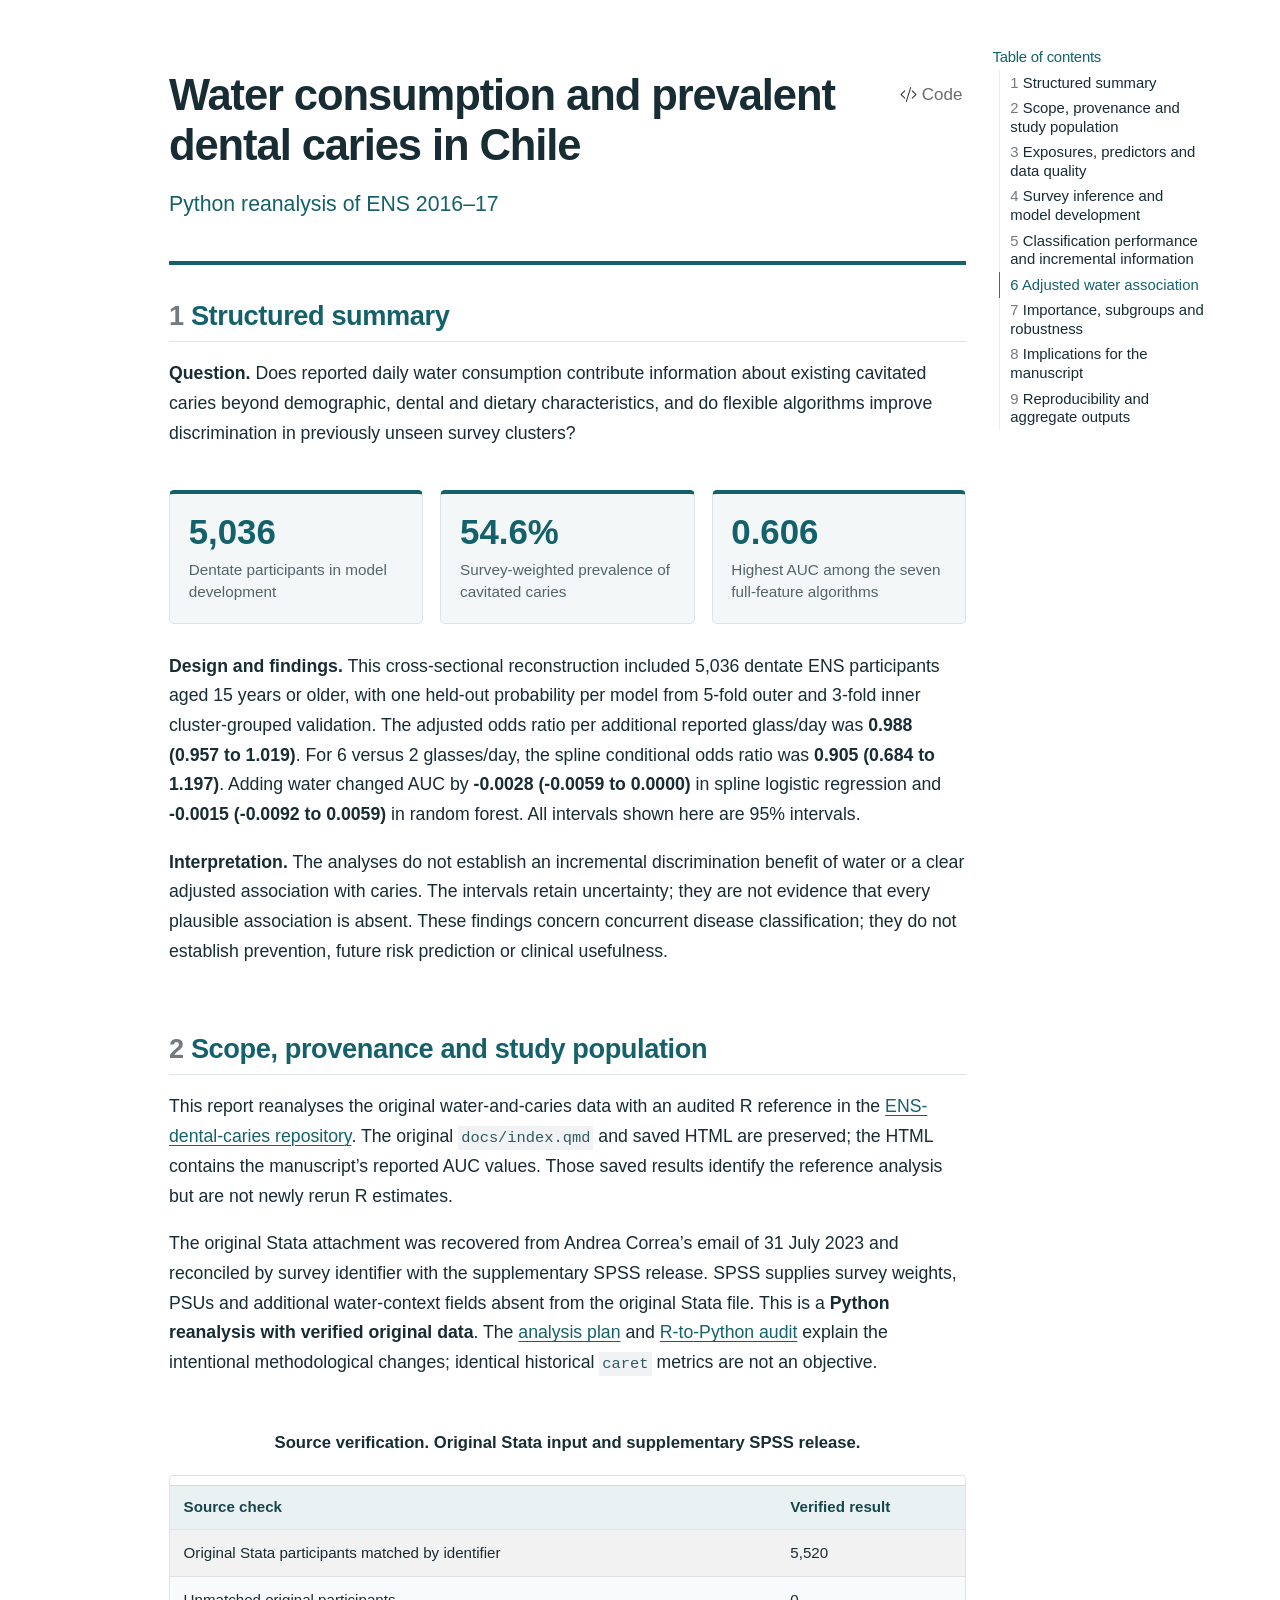
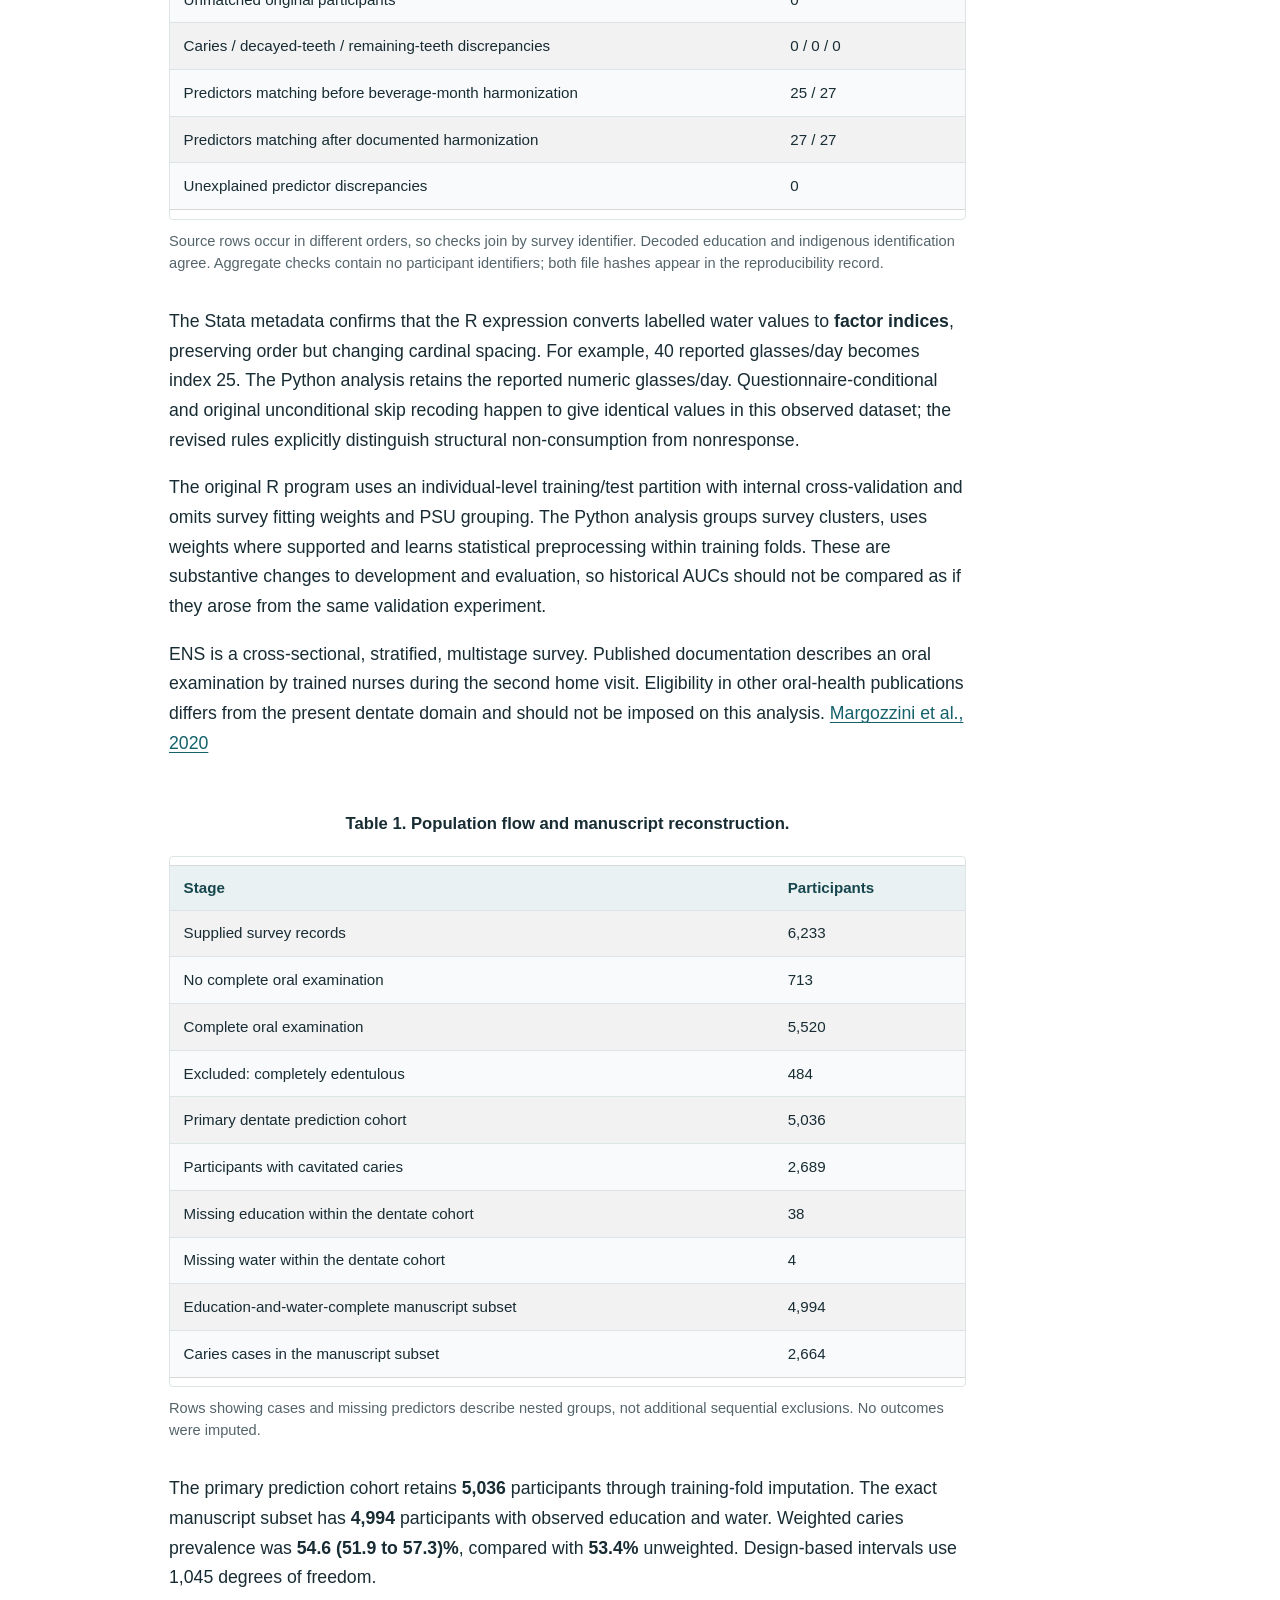
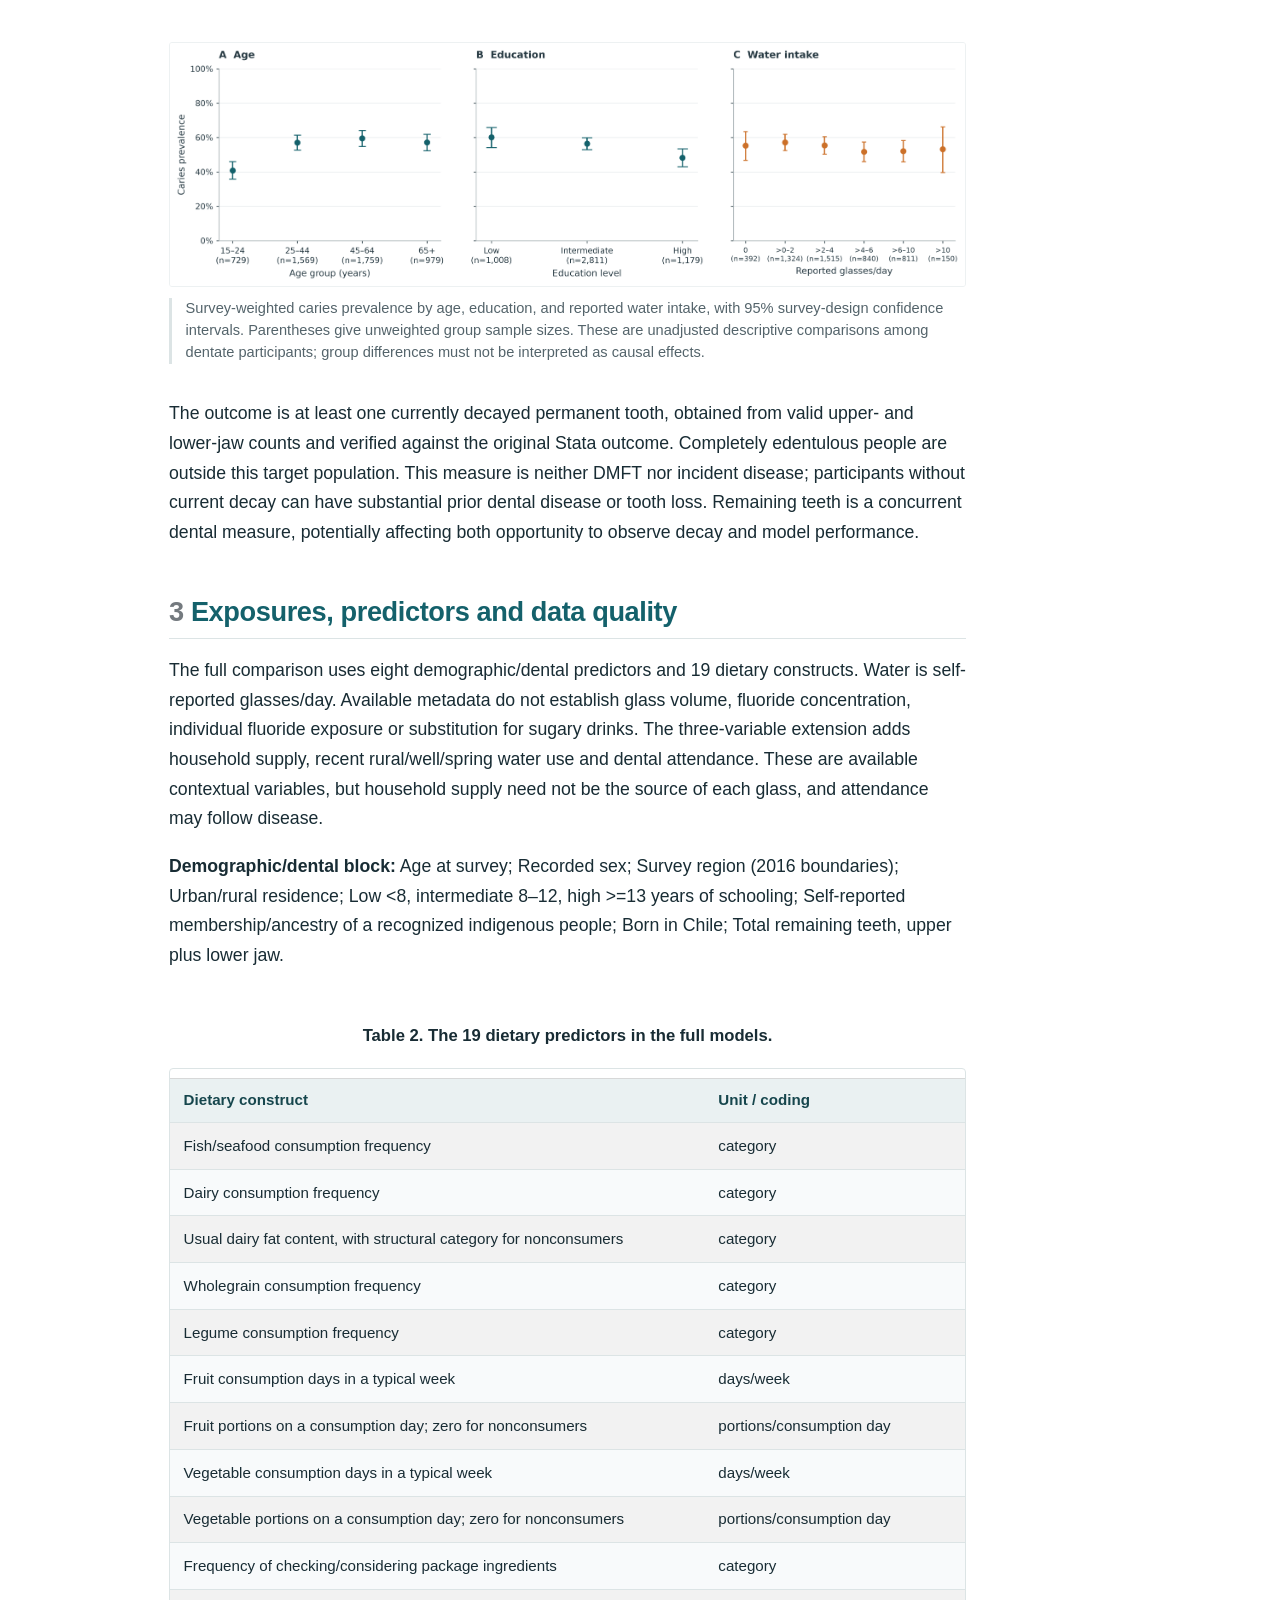
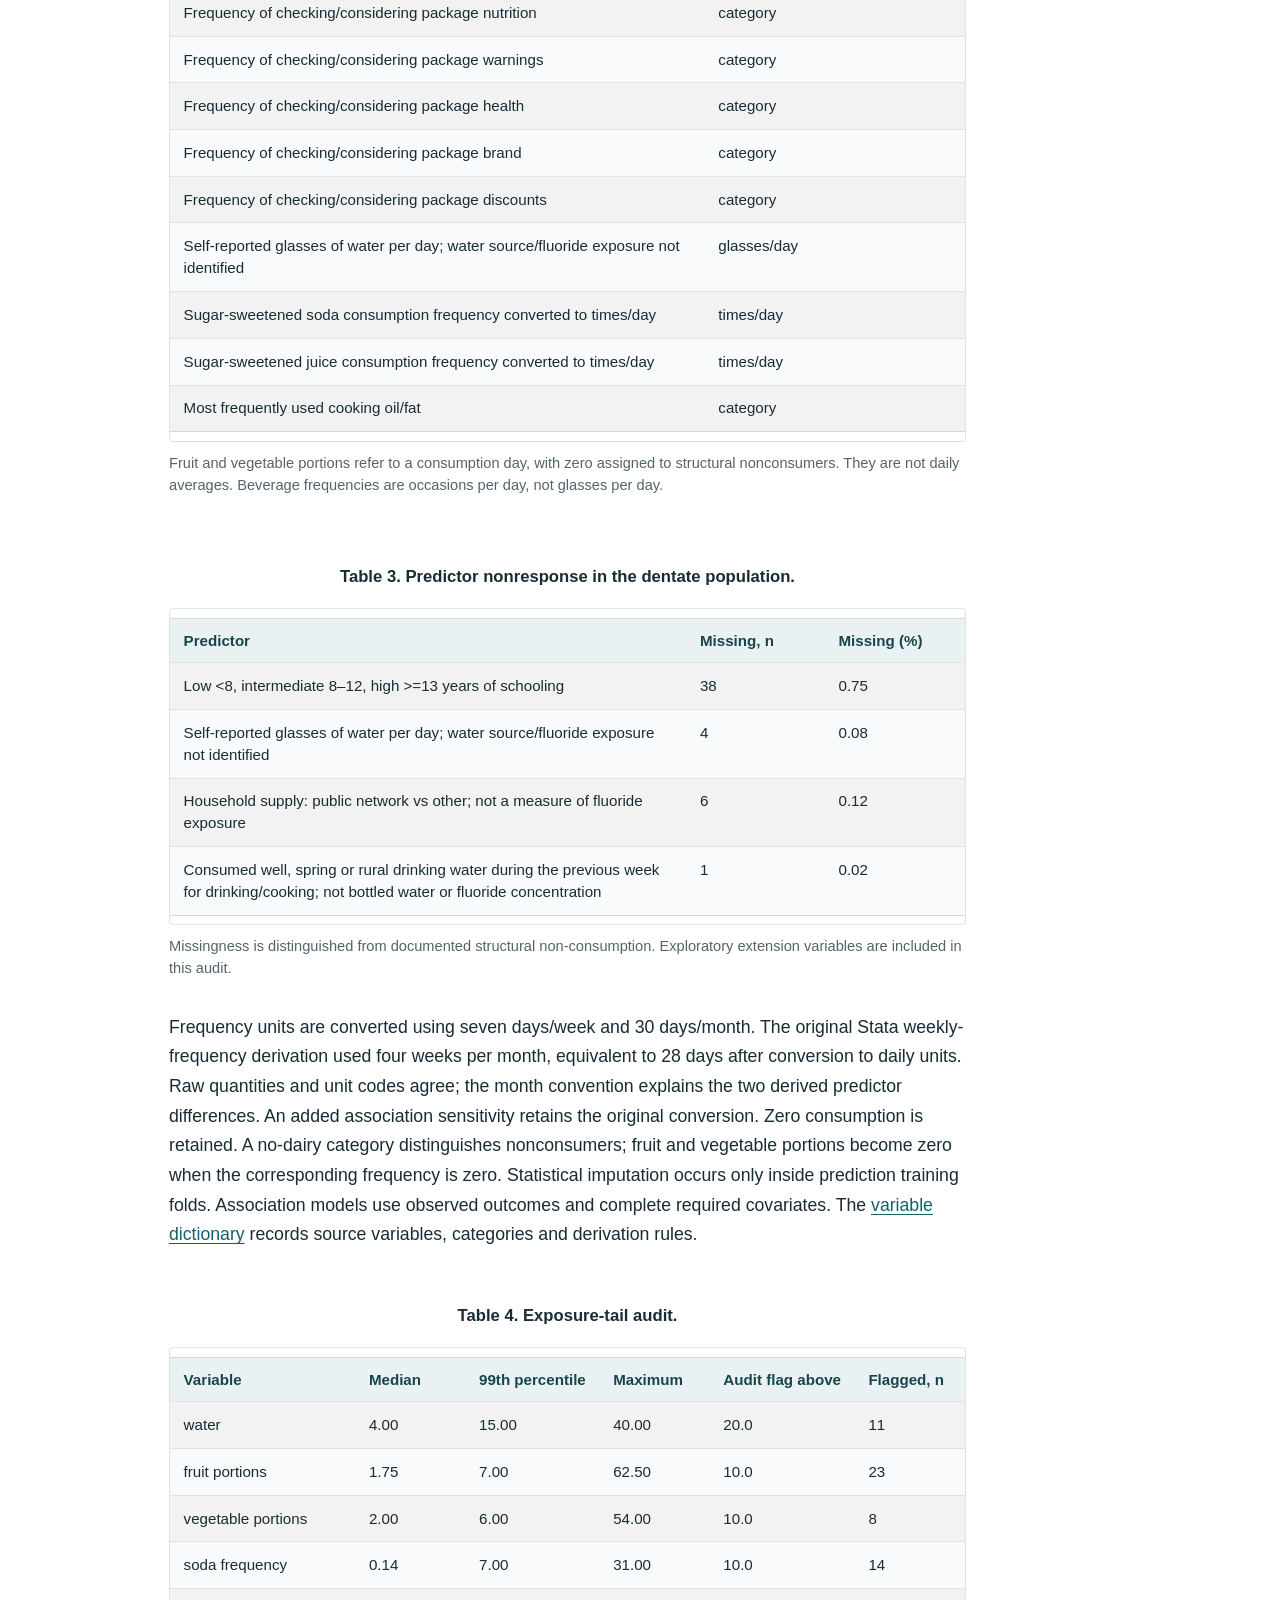
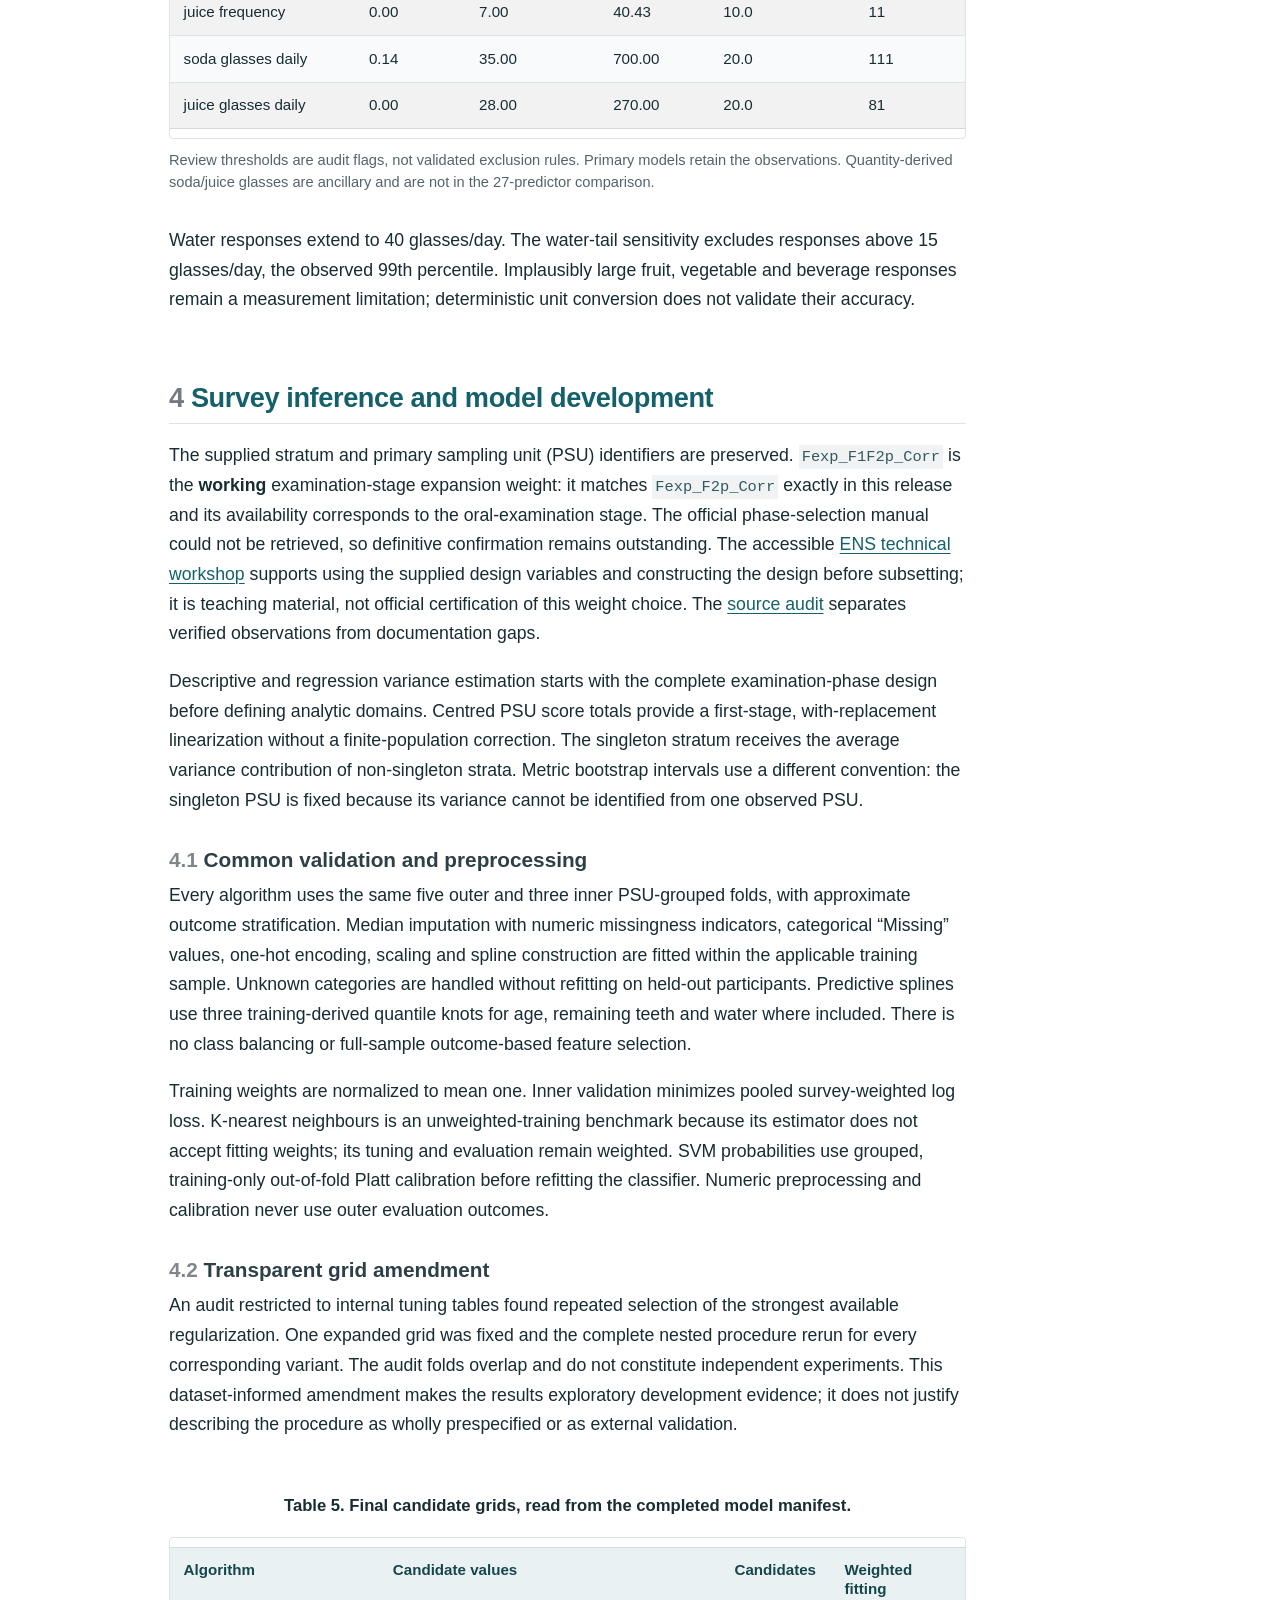
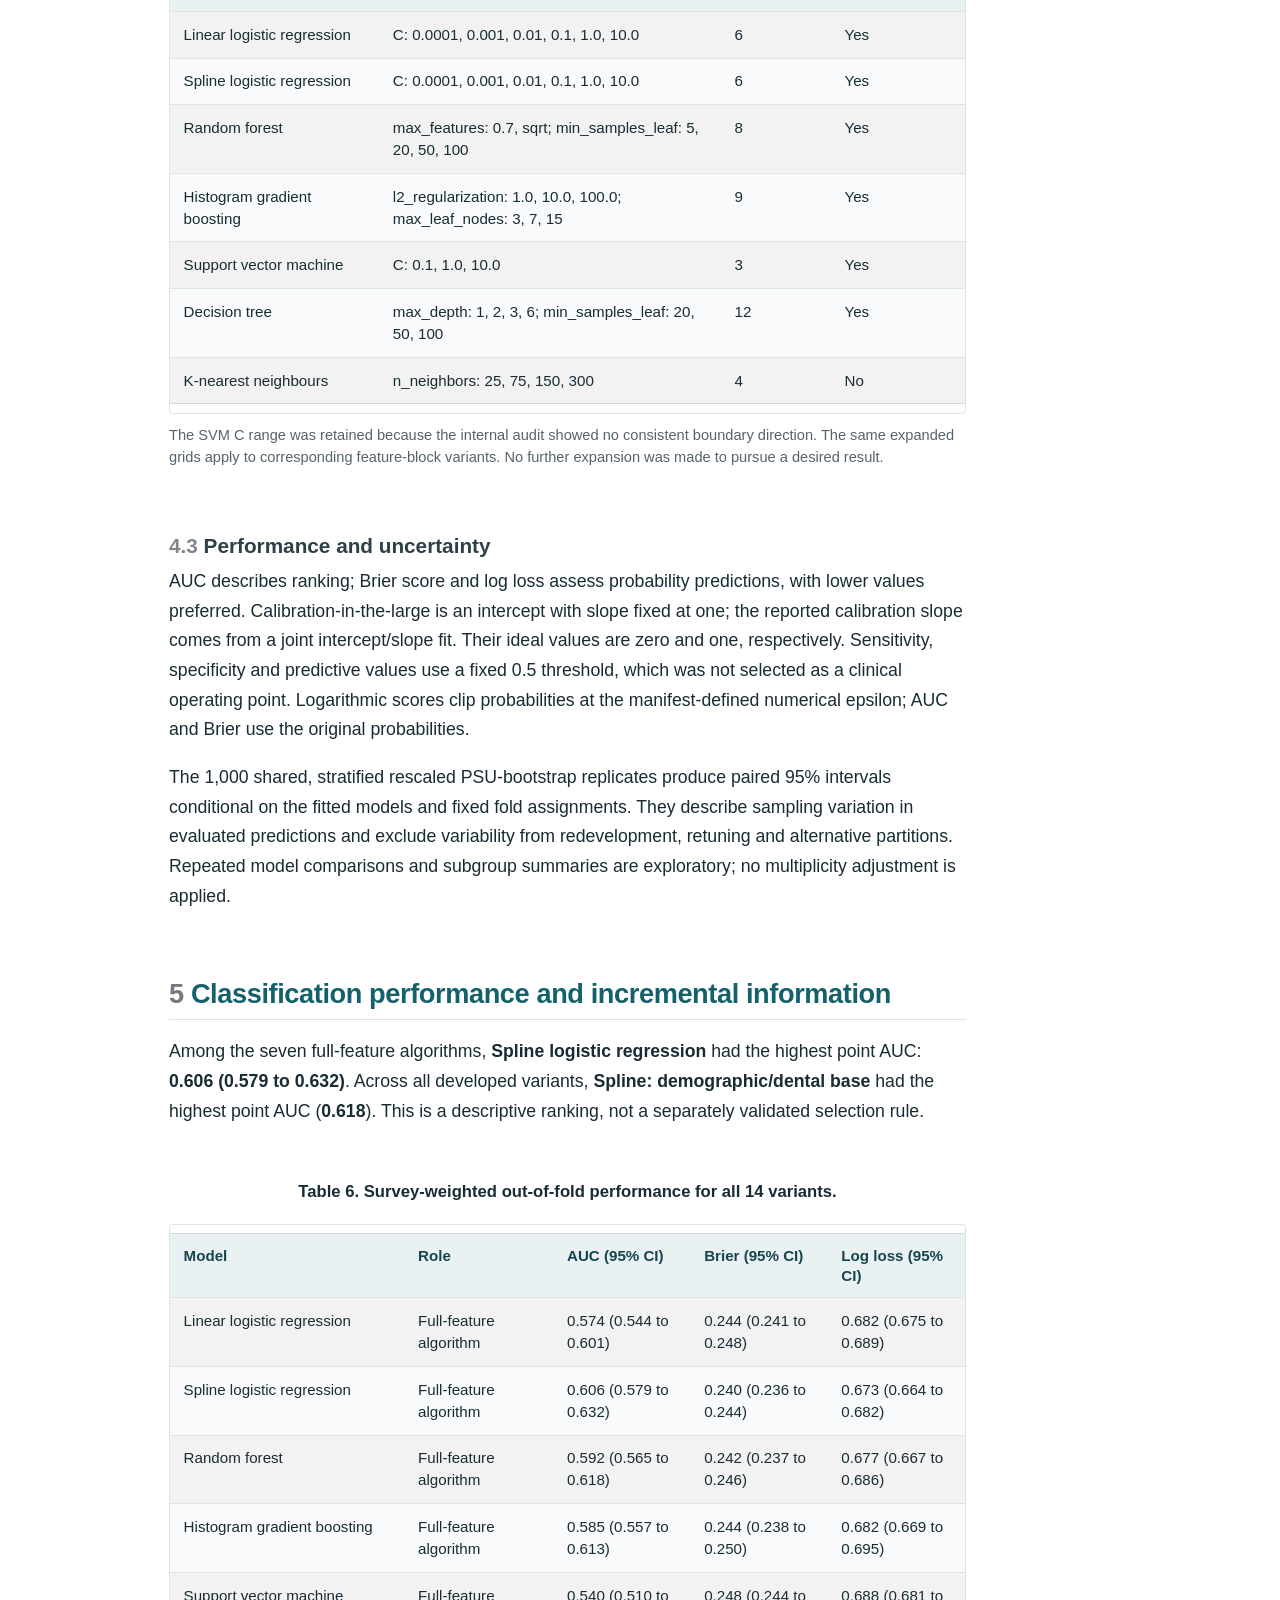
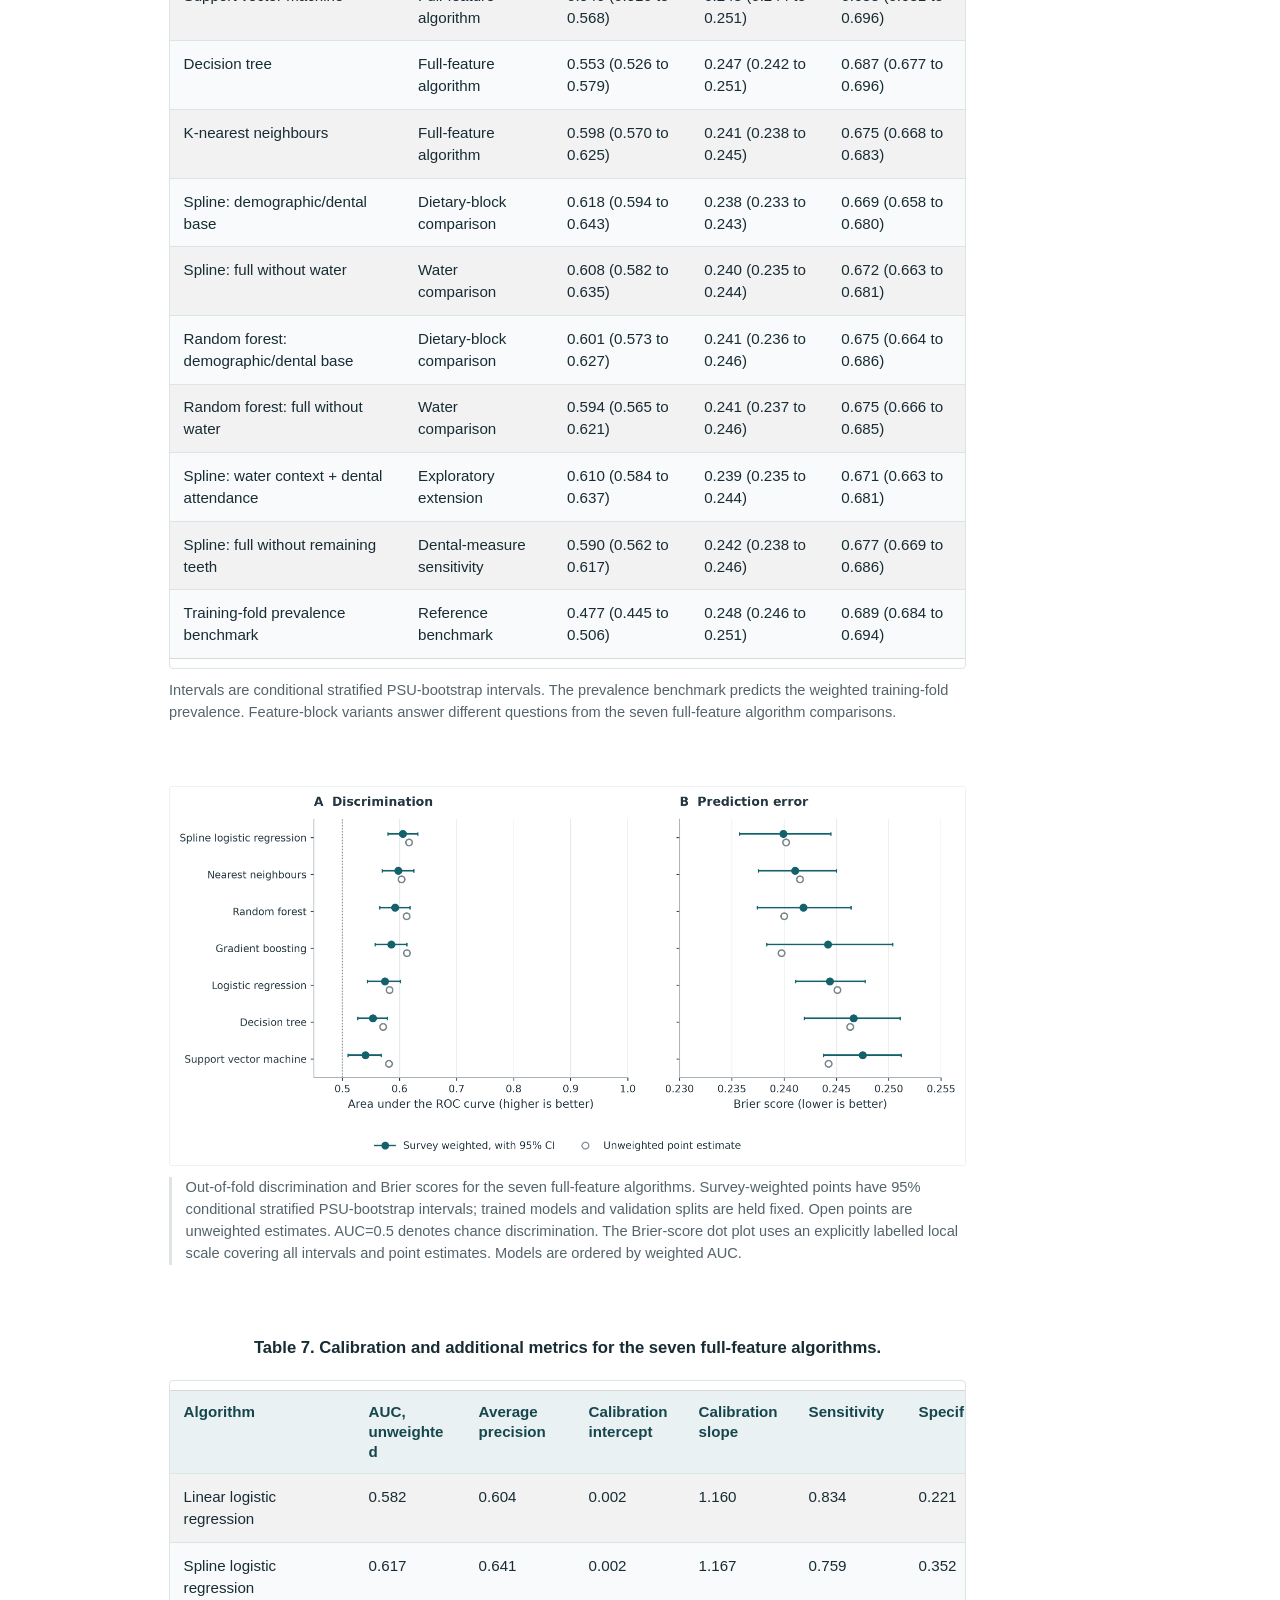
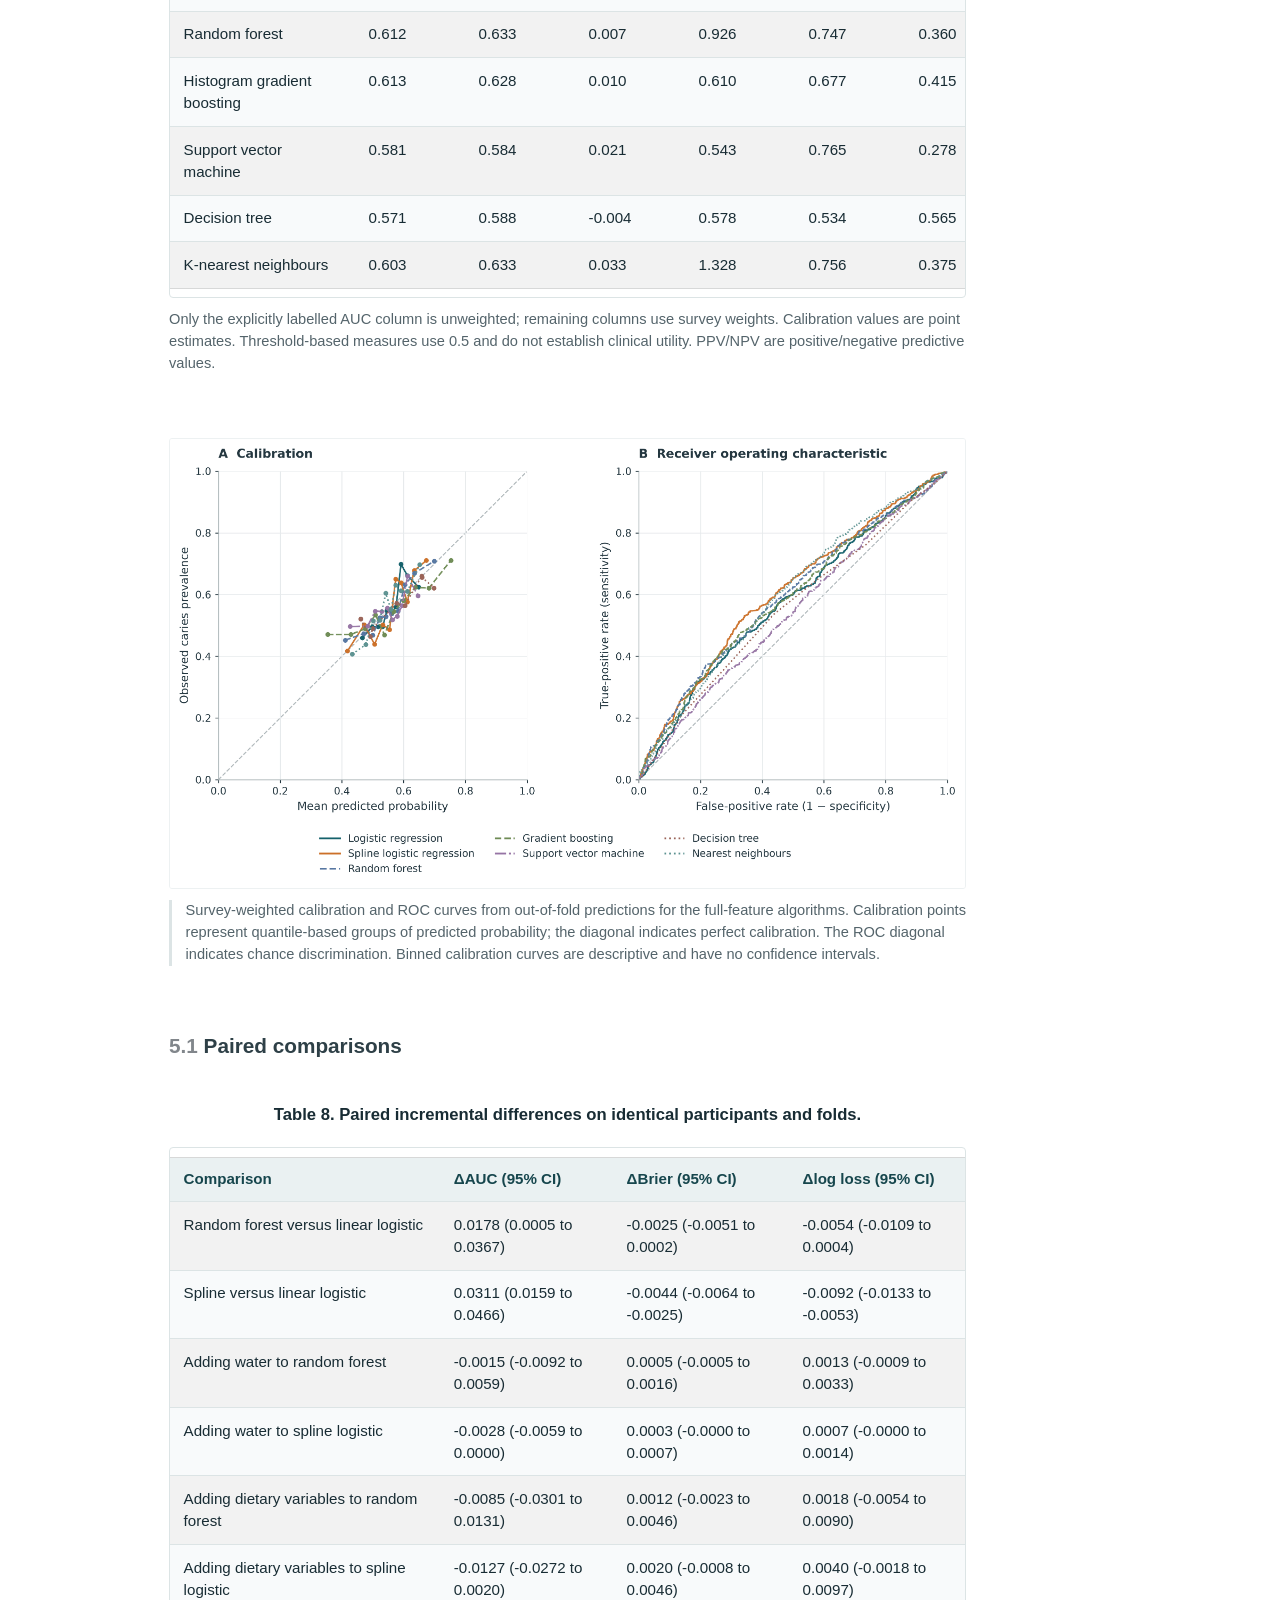
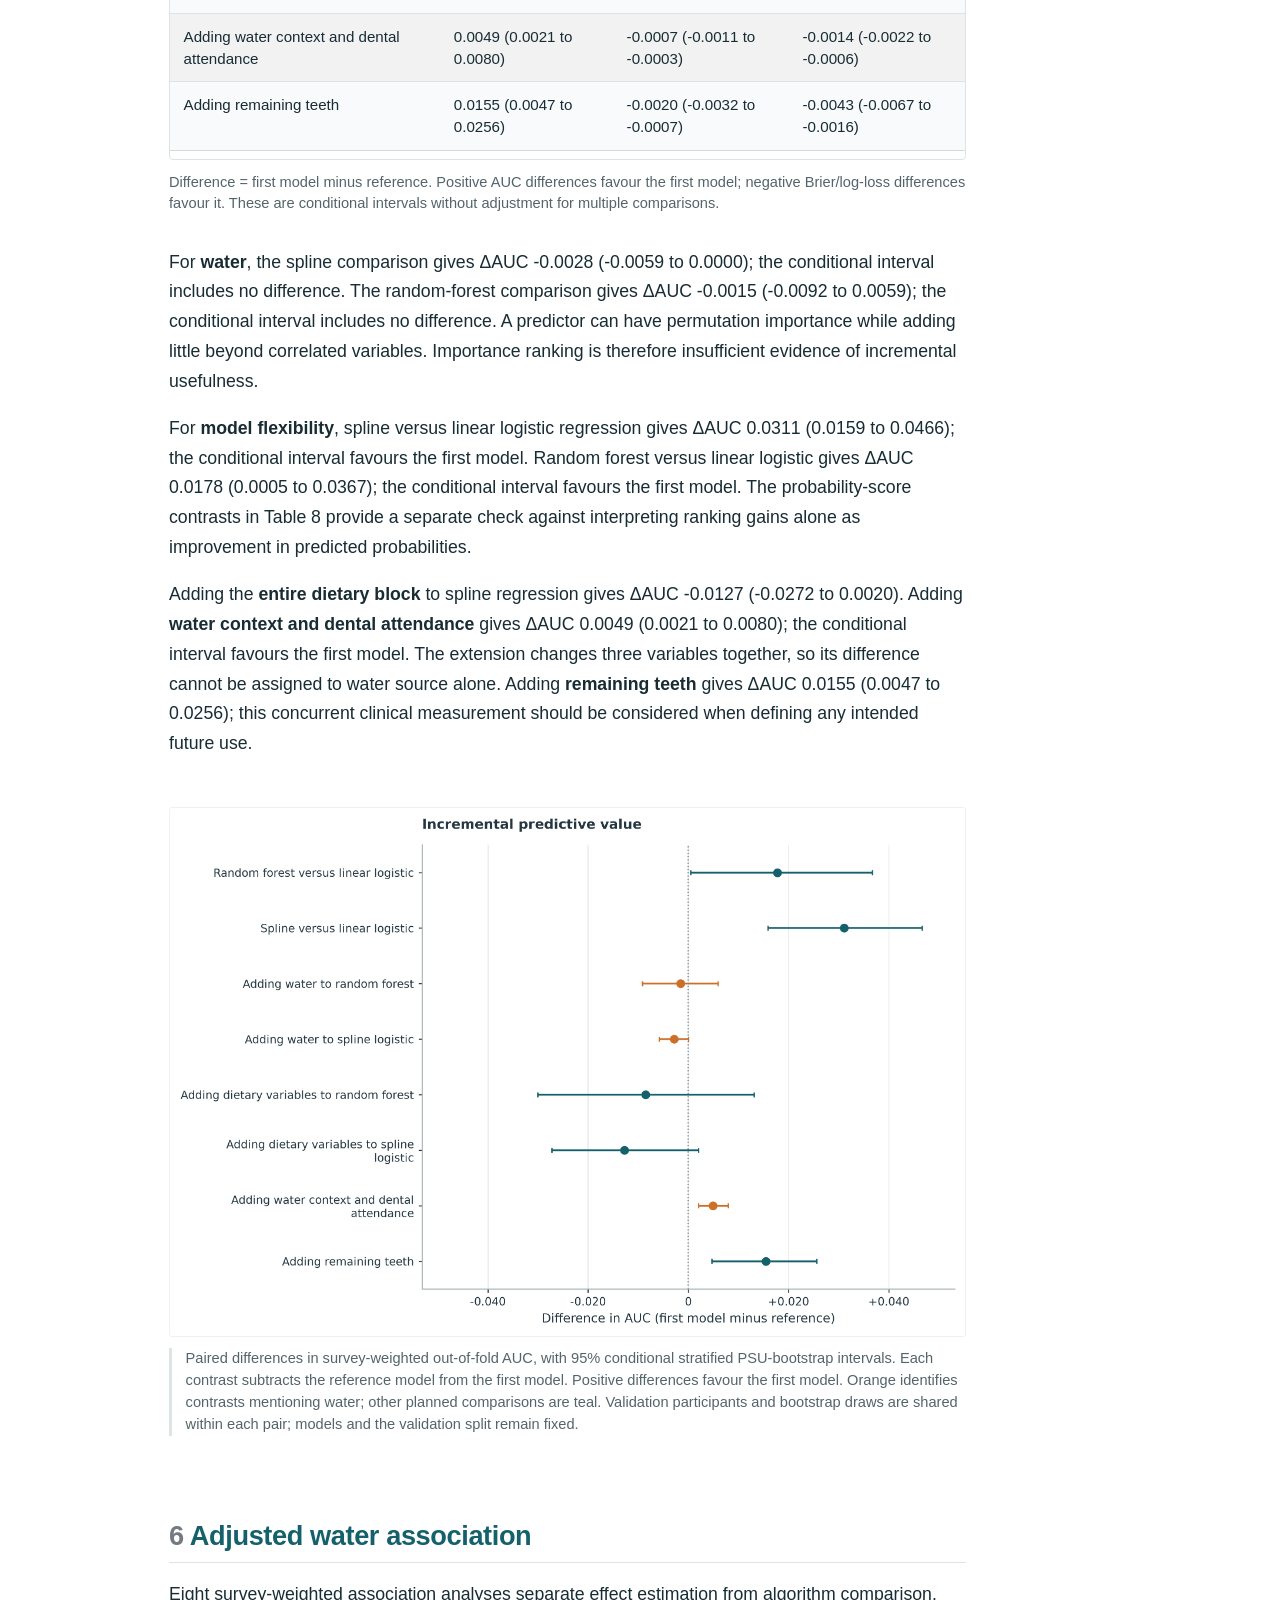
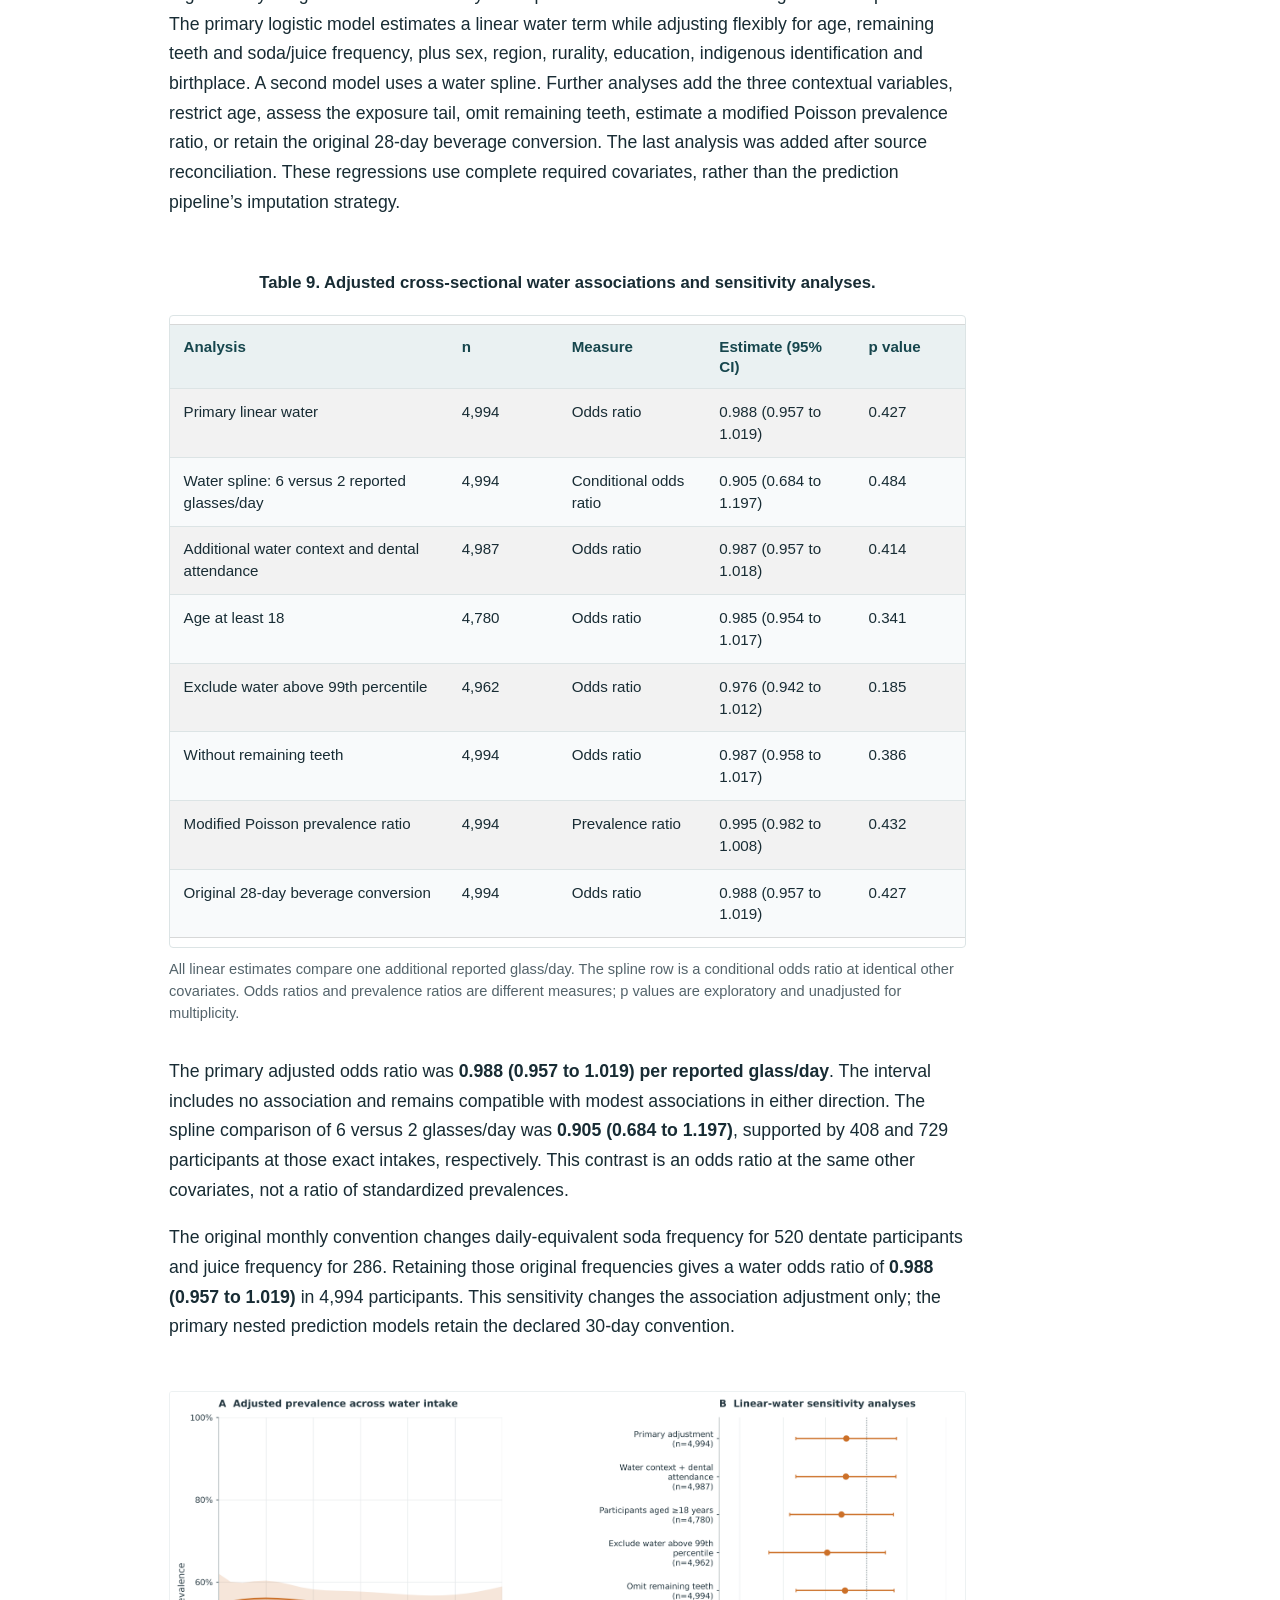
==== docs/caries_python.html @ 6e9bf5cb "Add verified Python caries reanalysis and English Quarto report" ====
<!DOCTYPE html>
<html xmlns="http://www.w3.org/1999/xhtml" lang="en" xml:lang="en"><head>

<meta charset="utf-8">
<meta name="generator" content="quarto-1.9.35">

<meta name="viewport" content="width=device-width, initial-scale=1.0, user-scalable=yes">


<title>Water consumption and prevalent dental caries in Chile</title>
<style>

code{white-space: pre-wrap;}
span.smallcaps{font-variant: small-caps;}
div.columns{display: flex; gap: min(4vw, 1.5em);}
div.column{flex: auto; overflow-x: auto;}
div.hanging-indent{margin-left: 1.5em; text-indent: -1.5em;}
ul.task-list{list-style: none;}
ul.task-list li input[type="checkbox"] {
width: 0.8em;
margin: 0 0.8em 0.2em -1em;  vertical-align: middle;
}

html { -webkit-text-size-adjust: 100%; }
pre > code.sourceCode { white-space: pre; position: relative; }
pre > code.sourceCode > span { display: inline-block; line-height: 1.25; }
pre > code.sourceCode > span:empty { height: 1.2em; }
.sourceCode { overflow: visible; }
code.sourceCode > span { color: inherit; text-decoration: inherit; }
div.sourceCode { margin: 1em 0; }
pre.sourceCode { margin: 0; }
@media screen {
div.sourceCode { overflow: auto; }
}
@media print {
pre > code.sourceCode { white-space: pre-wrap; }
pre > code.sourceCode > span { text-indent: -5em; padding-left: 5em; }
}
pre.numberSource code
{ counter-reset: source-line 0; }
pre.numberSource code > span
{ position: relative; left: -4em; counter-increment: source-line; }
pre.numberSource code > span > a:first-child::before
{ content: counter(source-line);
position: relative; left: -1em; text-align: right; vertical-align: baseline;
border: none; display: inline-block;
-webkit-touch-callout: none; -webkit-user-select: none;
-khtml-user-select: none; -moz-user-select: none;
-ms-user-select: none; user-select: none;
padding: 0 4px; width: 4em;
}
pre.numberSource { margin-left: 3em; padding-left: 4px; }
div.sourceCode
{ }
@media screen {
pre > code.sourceCode > span > a:first-child::before { text-decoration: underline; }
}
</style>


<script>/*! jQuery v3.5.1 | (c) JS Foundation and other contributors | jquery.org/license */
!function(e,t){"use strict";"object"==typeof module&&"object"==typeof module.exports?module.exports=e.document?t(e,!0):function(e){if(!e.document)throw new Error("jQuery requires a window with a document");return t(e)}:t(e)}("undefined"!=typeof window?window:this,function(C,e){"use strict";var t=[],r=Object.getPrototypeOf,s=t.slice,g=t.flat?function(e){return t.flat.call(e)}:function(e){return t.concat.apply([],e)},u=t.push,i=t.indexOf,n={},o=n.toString,v=n.hasOwnProperty,a=v.toString,l=a.call(Object),y={},m=function(e){return"function"==typeof e&&"number"!=typeof e.nodeType},x=function(e){return null!=e&&e===e.window},E=C.document,c={type:!0,src:!0,nonce:!0,noModule:!0};function b(e,t,n){var r,i,o=(n=n||E).createElement("script");if(o.text=e,t)for(r in c)(i=t[r]||t.getAttribute&&t.getAttribute(r))&&o.setAttribute(r,i);n.head.appendChild(o).parentNode.removeChild(o)}function w(e){return null==e?e+"":"object"==typeof e||"function"==typeof e?n[o.call(e)]||"object":typeof e}var f="3.5.1",S=function(e,t){return new S.fn.init(e,t)};function p(e){var t=!!e&&"length"in e&&e.length,n=w(e);return!m(e)&&!x(e)&&("array"===n||0===t||"number"==typeof t&&0<t&&t-1 in e)}S.fn=S.prototype={jquery:f,constructor:S,length:0,toArray:function(){return s.call(this)},get:function(e){return null==e?s.call(this):e<0?this[e+this.length]:this[e]},pushStack:function(e){var t=S.merge(this.constructor(),e);return t.prevObject=this,t},each:function(e){return S.each(this,e)},map:function(n){return this.pushStack(S.map(this,function(e,t){return n.call(e,t,e)}))},slice:function(){return this.pushStack(s.apply(this,arguments))},first:function(){return this.eq(0)},last:function(){return this.eq(-1)},even:function(){return this.pushStack(S.grep(this,function(e,t){return(t+1)%2}))},odd:function(){return this.pushStack(S.grep(this,function(e,t){return t%2}))},eq:function(e){var t=this.length,n=+e+(e<0?t:0);return this.pushStack(0<=n&&n<t?[this[n]]:[])},end:function(){return this.prevObject||this.constructor()},push:u,sort:t.sort,splice:t.splice},S.extend=S.fn.extend=function(){var e,t,n,r,i,o,a=arguments[0]||{},s=1,u=arguments.length,l=!1;for("boolean"==typeof a&&(l=a,a=arguments[s]||{},s++),"object"==typeof a||m(a)||(a={}),s===u&&(a=this,s--);s<u;s++)if(null!=(e=arguments[s]))for(t in e)r=e[t],"__proto__"!==t&&a!==r&&(l&&r&&(S.isPlainObject(r)||(i=Array.isArray(r)))?(n=a[t],o=i&&!Array.isArray(n)?[]:i||S.isPlainObject(n)?n:{},i=!1,a[t]=S.extend(l,o,r)):void 0!==r&&(a[t]=r));return a},S.extend({expando:"jQuery"+(f+Math.random()).replace(/\D/g,""),isReady:!0,error:function(e){throw new Error(e)},noop:function(){},isPlainObject:function(e){var t,n;return!(!e||"[object Object]"!==o.call(e))&&(!(t=r(e))||"function"==typeof(n=v.call(t,"constructor")&&t.constructor)&&a.call(n)===l)},isEmptyObject:function(e){var t;for(t in e)return!1;return!0},globalEval:function(e,t,n){b(e,{nonce:t&&t.nonce},n)},each:function(e,t){var n,r=0;if(p(e)){for(n=e.length;r<n;r++)if(!1===t.call(e[r],r,e[r]))break}else for(r in e)if(!1===t.call(e[r],r,e[r]))break;return e},makeArray:function(e,t){var n=t||[];return null!=e&&(p(Object(e))?S.merge(n,"string"==typeof e?[e]:e):u.call(n,e)),n},inArray:function(e,t,n){return null==t?-1:i.call(t,e,n)},merge:function(e,t){for(var n=+t.length,r=0,i=e.length;r<n;r++)e[i++]=t[r];return e.length=i,e},grep:function(e,t,n){for(var r=[],i=0,o=e.length,a=!n;i<o;i++)!t(e[i],i)!==a&&r.push(e[i]);return r},map:function(e,t,n){var r,i,o=0,a=[];if(p(e))for(r=e.length;o<r;o++)null!=(i=t(e[o],o,n))&&a.push(i);else for(o in e)null!=(i=t(e[o],o,n))&&a.push(i);return g(a)},guid:1,support:y}),"function"==typeof Symbol&&(S.fn[Symbol.iterator]=t[Symbol.iterator]),S.each("Boolean Number String Function Array Date RegExp Object Error Symbol".split(" "),function(e,t){n["[object "+t+"]"]=t.toLowerCase()});var d=function(n){var e,d,b,o,i,h,f,g,w,u,l,T,C,a,E,v,s,c,y,S="sizzle"+1*new Date,p=n.document,k=0,r=0,m=ue(),x=ue(),A=ue(),N=ue(),D=function(e,t){return e===t&&(l=!0),0},j={}.hasOwnProperty,t=[],q=t.pop,L=t.push,H=t.push,O=t.slice,P=function(e,t){for(var n=0,r=e.length;n<r;n++)if(e[n]===t)return n;return-1},R="checked|selected|async|autofocus|autoplay|controls|defer|disabled|hidden|ismap|loop|multiple|open|readonly|required|scoped",M="[\\x20\\t\\r\\n\\f]",I="(?:\\\\[\\da-fA-F]{1,6}"+M+"?|\\\\[^\\r\\n\\f]|[\\w-]|[^\0-\\x7f])+",W="\\["+M+"*("+I+")(?:"+M+"*([*^$|!~]?=)"+M+"*(?:'((?:\\\\.|[^\\\\'])*)'|\"((?:\\\\.|[^\\\\\"])*)\"|("+I+"))|)"+M+"*\\]",F=":("+I+")(?:\\((('((?:\\\\.|[^\\\\'])*)'|\"((?:\\\\.|[^\\\\\"])*)\")|((?:\\\\.|[^\\\\()[\\]]|"+W+")*)|.*)\\)|)",B=new RegExp(M+"+","g"),$=new RegExp("^"+M+"+|((?:^|[^\\\\])(?:\\\\.)*)"+M+"+$","g"),_=new RegExp("^"+M+"*,"+M+"*"),z=new RegExp("^"+M+"*([>+~]|"+M+")"+M+"*"),U=new RegExp(M+"|>"),X=new RegExp(F),V=new RegExp("^"+I+"$"),G={ID:new RegExp("^#("+I+")"),CLASS:new RegExp("^\\.("+I+")"),TAG:new RegExp("^("+I+"|[*])"),ATTR:new RegExp("^"+W),PSEUDO:new RegExp("^"+F),CHILD:new RegExp("^:(only|first|last|nth|nth-last)-(child|of-type)(?:\\("+M+"*(even|odd|(([+-]|)(\\d*)n|)"+M+"*(?:([+-]|)"+M+"*(\\d+)|))"+M+"*\\)|)","i"),bool:new RegExp("^(?:"+R+")$","i"),needsContext:new RegExp("^"+M+"*[>+~]|:(even|odd|eq|gt|lt|nth|first|last)(?:\\("+M+"*((?:-\\d)?\\d*)"+M+"*\\)|)(?=[^-]|$)","i")},Y=/HTML$/i,Q=/^(?:input|select|textarea|button)$/i,J=/^h\d$/i,K=/^[^{]+\{\s*\[native \w/,Z=/^(?:#([\w-]+)|(\w+)|\.([\w-]+))$/,ee=/[+~]/,te=new RegExp("\\\\[\\da-fA-F]{1,6}"+M+"?|\\\\([^\\r\\n\\f])","g"),ne=function(e,t){var n="0x"+e.slice(1)-65536;return t||(n<0?String.fromCharCode(n+65536):String.fromCharCode(n>>10|55296,1023&n|56320))},re=/([\0-\x1f\x7f]|^-?\d)|^-$|[^\0-\x1f\x7f-\uFFFF\w-]/g,ie=function(e,t){return t?"\0"===e?"\ufffd":e.slice(0,-1)+"\\"+e.charCodeAt(e.length-1).toString(16)+" ":"\\"+e},oe=function(){T()},ae=be(function(e){return!0===e.disabled&&"fieldset"===e.nodeName.toLowerCase()},{dir:"parentNode",next:"legend"});try{H.apply(t=O.call(p.childNodes),p.childNodes),t[p.childNodes.length].nodeType}catch(e){H={apply:t.length?function(e,t){L.apply(e,O.call(t))}:function(e,t){var n=e.length,r=0;while(e[n++]=t[r++]);e.length=n-1}}}function se(t,e,n,r){var i,o,a,s,u,l,c,f=e&&e.ownerDocument,p=e?e.nodeType:9;if(n=n||[],"string"!=typeof t||!t||1!==p&&9!==p&&11!==p)return n;if(!r&&(T(e),e=e||C,E)){if(11!==p&&(u=Z.exec(t)))if(i=u[1]){if(9===p){if(!(a=e.getElementById(i)))return n;if(a.id===i)return n.push(a),n}else if(f&&(a=f.getElementById(i))&&y(e,a)&&a.id===i)return n.push(a),n}else{if(u[2])return H.apply(n,e.getElementsByTagName(t)),n;if((i=u[3])&&d.getElementsByClassName&&e.getElementsByClassName)return H.apply(n,e.getElementsByClassName(i)),n}if(d.qsa&&!N[t+" "]&&(!v||!v.test(t))&&(1!==p||"object"!==e.nodeName.toLowerCase())){if(c=t,f=e,1===p&&(U.test(t)||z.test(t))){(f=ee.test(t)&&ye(e.parentNode)||e)===e&&d.scope||((s=e.getAttribute("id"))?s=s.replace(re,ie):e.setAttribute("id",s=S)),o=(l=h(t)).length;while(o--)l[o]=(s?"#"+s:":scope")+" "+xe(l[o]);c=l.join(",")}try{return H.apply(n,f.querySelectorAll(c)),n}catch(e){N(t,!0)}finally{s===S&&e.removeAttribute("id")}}}return g(t.replace($,"$1"),e,n,r)}function ue(){var r=[];return function e(t,n){return r.push(t+" ")>b.cacheLength&&delete e[r.shift()],e[t+" "]=n}}function le(e){return e[S]=!0,e}function ce(e){var t=C.createElement("fieldset");try{return!!e(t)}catch(e){return!1}finally{t.parentNode&&t.parentNode.removeChild(t),t=null}}function fe(e,t){var n=e.split("|"),r=n.length;while(r--)b.attrHandle[n[r]]=t}function pe(e,t){var n=t&&e,r=n&&1===e.nodeType&&1===t.nodeType&&e.sourceIndex-t.sourceIndex;if(r)return r;if(n)while(n=n.nextSibling)if(n===t)return-1;return e?1:-1}function de(t){return function(e){return"input"===e.nodeName.toLowerCase()&&e.type===t}}function he(n){return function(e){var t=e.nodeName.toLowerCase();return("input"===t||"button"===t)&&e.type===n}}function ge(t){return function(e){return"form"in e?e.parentNode&&!1===e.disabled?"label"in e?"label"in e.parentNode?e.parentNode.disabled===t:e.disabled===t:e.isDisabled===t||e.isDisabled!==!t&&ae(e)===t:e.disabled===t:"label"in e&&e.disabled===t}}function ve(a){return le(function(o){return o=+o,le(function(e,t){var n,r=a([],e.length,o),i=r.length;while(i--)e[n=r[i]]&&(e[n]=!(t[n]=e[n]))})})}function ye(e){return e&&"undefined"!=typeof e.getElementsByTagName&&e}for(e in d=se.support={},i=se.isXML=function(e){var t=e.namespaceURI,n=(e.ownerDocument||e).documentElement;return!Y.test(t||n&&n.nodeName||"HTML")},T=se.setDocument=function(e){var t,n,r=e?e.ownerDocument||e:p;return r!=C&&9===r.nodeType&&r.documentElement&&(a=(C=r).documentElement,E=!i(C),p!=C&&(n=C.defaultView)&&n.top!==n&&(n.addEventListener?n.addEventListener("unload",oe,!1):n.attachEvent&&n.attachEvent("onunload",oe)),d.scope=ce(function(e){return a.appendChild(e).appendChild(C.createElement("div")),"undefined"!=typeof e.querySelectorAll&&!e.querySelectorAll(":scope fieldset div").length}),d.attributes=ce(function(e){return e.className="i",!e.getAttribute("className")}),d.getElementsByTagName=ce(function(e){return e.appendChild(C.createComment("")),!e.getElementsByTagName("*").length}),d.getElementsByClassName=K.test(C.getElementsByClassName),d.getById=ce(function(e){return a.appendChild(e).id=S,!C.getElementsByName||!C.getElementsByName(S).length}),d.getById?(b.filter.ID=function(e){var t=e.replace(te,ne);return function(e){return e.getAttribute("id")===t}},b.find.ID=function(e,t){if("undefined"!=typeof t.getElementById&&E){var n=t.getElementById(e);return n?[n]:[]}}):(b.filter.ID=function(e){var n=e.replace(te,ne);return function(e){var t="undefined"!=typeof e.getAttributeNode&&e.getAttributeNode("id");return t&&t.value===n}},b.find.ID=function(e,t){if("undefined"!=typeof t.getElementById&&E){var n,r,i,o=t.getElementById(e);if(o){if((n=o.getAttributeNode("id"))&&n.value===e)return[o];i=t.getElementsByName(e),r=0;while(o=i[r++])if((n=o.getAttributeNode("id"))&&n.value===e)return[o]}return[]}}),b.find.TAG=d.getElementsByTagName?function(e,t){return"undefined"!=typeof t.getElementsByTagName?t.getElementsByTagName(e):d.qsa?t.querySelectorAll(e):void 0}:function(e,t){var n,r=[],i=0,o=t.getElementsByTagName(e);if("*"===e){while(n=o[i++])1===n.nodeType&&r.push(n);return r}return o},b.find.CLASS=d.getElementsByClassName&&function(e,t){if("undefined"!=typeof t.getElementsByClassName&&E)return t.getElementsByClassName(e)},s=[],v=[],(d.qsa=K.test(C.querySelectorAll))&&(ce(function(e){var t;a.appendChild(e).innerHTML="<a id='"+S+"'></a><select id='"+S+"-\r\\' msallowcapture=''><option selected=''></option></select>",e.querySelectorAll("[msallowcapture^='']").length&&v.push("[*^$]="+M+"*(?:''|\"\")"),e.querySelectorAll("[selected]").length||v.push("\\["+M+"*(?:value|"+R+")"),e.querySelectorAll("[id~="+S+"-]").length||v.push("~="),(t=C.createElement("input")).setAttribute("name",""),e.appendChild(t),e.querySelectorAll("[name='']").length||v.push("\\["+M+"*name"+M+"*="+M+"*(?:''|\"\")"),e.querySelectorAll(":checked").length||v.push(":checked"),e.querySelectorAll("a#"+S+"+*").length||v.push(".#.+[+~]"),e.querySelectorAll("\\\f"),v.push("[\\r\\n\\f]")}),ce(function(e){e.innerHTML="<a href='' disabled='disabled'></a><select disabled='disabled'><option/></select>";var t=C.createElement("input");t.setAttribute("type","hidden"),e.appendChild(t).setAttribute("name","D"),e.querySelectorAll("[name=d]").length&&v.push("name"+M+"*[*^$|!~]?="),2!==e.querySelectorAll(":enabled").length&&v.push(":enabled",":disabled"),a.appendChild(e).disabled=!0,2!==e.querySelectorAll(":disabled").length&&v.push(":enabled",":disabled"),e.querySelectorAll("*,:x"),v.push(",.*:")})),(d.matchesSelector=K.test(c=a.matches||a.webkitMatchesSelector||a.mozMatchesSelector||a.oMatchesSelector||a.msMatchesSelector))&&ce(function(e){d.disconnectedMatch=c.call(e,"*"),c.call(e,"[s!='']:x"),s.push("!=",F)}),v=v.length&&new RegExp(v.join("|")),s=s.length&&new RegExp(s.join("|")),t=K.test(a.compareDocumentPosition),y=t||K.test(a.contains)?function(e,t){var n=9===e.nodeType?e.documentElement:e,r=t&&t.parentNode;return e===r||!(!r||1!==r.nodeType||!(n.contains?n.contains(r):e.compareDocumentPosition&&16&e.compareDocumentPosition(r)))}:function(e,t){if(t)while(t=t.parentNode)if(t===e)return!0;return!1},D=t?function(e,t){if(e===t)return l=!0,0;var n=!e.compareDocumentPosition-!t.compareDocumentPosition;return n||(1&(n=(e.ownerDocument||e)==(t.ownerDocument||t)?e.compareDocumentPosition(t):1)||!d.sortDetached&&t.compareDocumentPosition(e)===n?e==C||e.ownerDocument==p&&y(p,e)?-1:t==C||t.ownerDocument==p&&y(p,t)?1:u?P(u,e)-P(u,t):0:4&n?-1:1)}:function(e,t){if(e===t)return l=!0,0;var n,r=0,i=e.parentNode,o=t.parentNode,a=[e],s=[t];if(!i||!o)return e==C?-1:t==C?1:i?-1:o?1:u?P(u,e)-P(u,t):0;if(i===o)return pe(e,t);n=e;while(n=n.parentNode)a.unshift(n);n=t;while(n=n.parentNode)s.unshift(n);while(a[r]===s[r])r++;return r?pe(a[r],s[r]):a[r]==p?-1:s[r]==p?1:0}),C},se.matches=function(e,t){return se(e,null,null,t)},se.matchesSelector=function(e,t){if(T(e),d.matchesSelector&&E&&!N[t+" "]&&(!s||!s.test(t))&&(!v||!v.test(t)))try{var n=c.call(e,t);if(n||d.disconnectedMatch||e.document&&11!==e.document.nodeType)return n}catch(e){N(t,!0)}return 0<se(t,C,null,[e]).length},se.contains=function(e,t){return(e.ownerDocument||e)!=C&&T(e),y(e,t)},se.attr=function(e,t){(e.ownerDocument||e)!=C&&T(e);var n=b.attrHandle[t.toLowerCase()],r=n&&j.call(b.attrHandle,t.toLowerCase())?n(e,t,!E):void 0;return void 0!==r?r:d.attributes||!E?e.getAttribute(t):(r=e.getAttributeNode(t))&&r.specified?r.value:null},se.escape=function(e){return(e+"").replace(re,ie)},se.error=function(e){throw new Error("Syntax error, unrecognized expression: "+e)},se.uniqueSort=function(e){var t,n=[],r=0,i=0;if(l=!d.detectDuplicates,u=!d.sortStable&&e.slice(0),e.sort(D),l){while(t=e[i++])t===e[i]&&(r=n.push(i));while(r--)e.splice(n[r],1)}return u=null,e},o=se.getText=function(e){var t,n="",r=0,i=e.nodeType;if(i){if(1===i||9===i||11===i){if("string"==typeof e.textContent)return e.textContent;for(e=e.firstChild;e;e=e.nextSibling)n+=o(e)}else if(3===i||4===i)return e.nodeValue}else while(t=e[r++])n+=o(t);return n},(b=se.selectors={cacheLength:50,createPseudo:le,match:G,attrHandle:{},find:{},relative:{">":{dir:"parentNode",first:!0}," ":{dir:"parentNode"},"+":{dir:"previousSibling",first:!0},"~":{dir:"previousSibling"}},preFilter:{ATTR:function(e){return e[1]=e[1].replace(te,ne),e[3]=(e[3]||e[4]||e[5]||"").replace(te,ne),"~="===e[2]&&(e[3]=" "+e[3]+" "),e.slice(0,4)},CHILD:function(e){return e[1]=e[1].toLowerCase(),"nth"===e[1].slice(0,3)?(e[3]||se.error(e[0]),e[4]=+(e[4]?e[5]+(e[6]||1):2*("even"===e[3]||"odd"===e[3])),e[5]=+(e[7]+e[8]||"odd"===e[3])):e[3]&&se.error(e[0]),e},PSEUDO:function(e){var t,n=!e[6]&&e[2];return G.CHILD.test(e[0])?null:(e[3]?e[2]=e[4]||e[5]||"":n&&X.test(n)&&(t=h(n,!0))&&(t=n.indexOf(")",n.length-t)-n.length)&&(e[0]=e[0].slice(0,t),e[2]=n.slice(0,t)),e.slice(0,3))}},filter:{TAG:function(e){var t=e.replace(te,ne).toLowerCase();return"*"===e?function(){return!0}:function(e){return e.nodeName&&e.nodeName.toLowerCase()===t}},CLASS:function(e){var t=m[e+" "];return t||(t=new RegExp("(^|"+M+")"+e+"("+M+"|$)"))&&m(e,function(e){return t.test("string"==typeof e.className&&e.className||"undefined"!=typeof e.getAttribute&&e.getAttribute("class")||"")})},ATTR:function(n,r,i){return function(e){var t=se.attr(e,n);return null==t?"!="===r:!r||(t+="","="===r?t===i:"!="===r?t!==i:"^="===r?i&&0===t.indexOf(i):"*="===r?i&&-1<t.indexOf(i):"$="===r?i&&t.slice(-i.length)===i:"~="===r?-1<(" "+t.replace(B," ")+" ").indexOf(i):"|="===r&&(t===i||t.slice(0,i.length+1)===i+"-"))}},CHILD:function(h,e,t,g,v){var y="nth"!==h.slice(0,3),m="last"!==h.slice(-4),x="of-type"===e;return 1===g&&0===v?function(e){return!!e.parentNode}:function(e,t,n){var r,i,o,a,s,u,l=y!==m?"nextSibling":"previousSibling",c=e.parentNode,f=x&&e.nodeName.toLowerCase(),p=!n&&!x,d=!1;if(c){if(y){while(l){a=e;while(a=a[l])if(x?a.nodeName.toLowerCase()===f:1===a.nodeType)return!1;u=l="only"===h&&!u&&"nextSibling"}return!0}if(u=[m?c.firstChild:c.lastChild],m&&p){d=(s=(r=(i=(o=(a=c)[S]||(a[S]={}))[a.uniqueID]||(o[a.uniqueID]={}))[h]||[])[0]===k&&r[1])&&r[2],a=s&&c.childNodes[s];while(a=++s&&a&&a[l]||(d=s=0)||u.pop())if(1===a.nodeType&&++d&&a===e){i[h]=[k,s,d];break}}else if(p&&(d=s=(r=(i=(o=(a=e)[S]||(a[S]={}))[a.uniqueID]||(o[a.uniqueID]={}))[h]||[])[0]===k&&r[1]),!1===d)while(a=++s&&a&&a[l]||(d=s=0)||u.pop())if((x?a.nodeName.toLowerCase()===f:1===a.nodeType)&&++d&&(p&&((i=(o=a[S]||(a[S]={}))[a.uniqueID]||(o[a.uniqueID]={}))[h]=[k,d]),a===e))break;return(d-=v)===g||d%g==0&&0<=d/g}}},PSEUDO:function(e,o){var t,a=b.pseudos[e]||b.setFilters[e.toLowerCase()]||se.error("unsupported pseudo: "+e);return a[S]?a(o):1<a.length?(t=[e,e,"",o],b.setFilters.hasOwnProperty(e.toLowerCase())?le(function(e,t){var n,r=a(e,o),i=r.length;while(i--)e[n=P(e,r[i])]=!(t[n]=r[i])}):function(e){return a(e,0,t)}):a}},pseudos:{not:le(function(e){var r=[],i=[],s=f(e.replace($,"$1"));return s[S]?le(function(e,t,n,r){var i,o=s(e,null,r,[]),a=e.length;while(a--)(i=o[a])&&(e[a]=!(t[a]=i))}):function(e,t,n){return r[0]=e,s(r,null,n,i),r[0]=null,!i.pop()}}),has:le(function(t){return function(e){return 0<se(t,e).length}}),contains:le(function(t){return t=t.replace(te,ne),function(e){return-1<(e.textContent||o(e)).indexOf(t)}}),lang:le(function(n){return V.test(n||"")||se.error("unsupported lang: "+n),n=n.replace(te,ne).toLowerCase(),function(e){var t;do{if(t=E?e.lang:e.getAttribute("xml:lang")||e.getAttribute("lang"))return(t=t.toLowerCase())===n||0===t.indexOf(n+"-")}while((e=e.parentNode)&&1===e.nodeType);return!1}}),target:function(e){var t=n.location&&n.location.hash;return t&&t.slice(1)===e.id},root:function(e){return e===a},focus:function(e){return e===C.activeElement&&(!C.hasFocus||C.hasFocus())&&!!(e.type||e.href||~e.tabIndex)},enabled:ge(!1),disabled:ge(!0),checked:function(e){var t=e.nodeName.toLowerCase();return"input"===t&&!!e.checked||"option"===t&&!!e.selected},selected:function(e){return e.parentNode&&e.parentNode.selectedIndex,!0===e.selected},empty:function(e){for(e=e.firstChild;e;e=e.nextSibling)if(e.nodeType<6)return!1;return!0},parent:function(e){return!b.pseudos.empty(e)},header:function(e){return J.test(e.nodeName)},input:function(e){return Q.test(e.nodeName)},button:function(e){var t=e.nodeName.toLowerCase();return"input"===t&&"button"===e.type||"button"===t},text:function(e){var t;return"input"===e.nodeName.toLowerCase()&&"text"===e.type&&(null==(t=e.getAttribute("type"))||"text"===t.toLowerCase())},first:ve(function(){return[0]}),last:ve(function(e,t){return[t-1]}),eq:ve(function(e,t,n){return[n<0?n+t:n]}),even:ve(function(e,t){for(var n=0;n<t;n+=2)e.push(n);return e}),odd:ve(function(e,t){for(var n=1;n<t;n+=2)e.push(n);return e}),lt:ve(function(e,t,n){for(var r=n<0?n+t:t<n?t:n;0<=--r;)e.push(r);return e}),gt:ve(function(e,t,n){for(var r=n<0?n+t:n;++r<t;)e.push(r);return e})}}).pseudos.nth=b.pseudos.eq,{radio:!0,checkbox:!0,file:!0,password:!0,image:!0})b.pseudos[e]=de(e);for(e in{submit:!0,reset:!0})b.pseudos[e]=he(e);function me(){}function xe(e){for(var t=0,n=e.length,r="";t<n;t++)r+=e[t].value;return r}function be(s,e,t){var u=e.dir,l=e.next,c=l||u,f=t&&"parentNode"===c,p=r++;return e.first?function(e,t,n){while(e=e[u])if(1===e.nodeType||f)return s(e,t,n);return!1}:function(e,t,n){var r,i,o,a=[k,p];if(n){while(e=e[u])if((1===e.nodeType||f)&&s(e,t,n))return!0}else while(e=e[u])if(1===e.nodeType||f)if(i=(o=e[S]||(e[S]={}))[e.uniqueID]||(o[e.uniqueID]={}),l&&l===e.nodeName.toLowerCase())e=e[u]||e;else{if((r=i[c])&&r[0]===k&&r[1]===p)return a[2]=r[2];if((i[c]=a)[2]=s(e,t,n))return!0}return!1}}function we(i){return 1<i.length?function(e,t,n){var r=i.length;while(r--)if(!i[r](e,t,n))return!1;return!0}:i[0]}function Te(e,t,n,r,i){for(var o,a=[],s=0,u=e.length,l=null!=t;s<u;s++)(o=e[s])&&(n&&!n(o,r,i)||(a.push(o),l&&t.push(s)));return a}function Ce(d,h,g,v,y,e){return v&&!v[S]&&(v=Ce(v)),y&&!y[S]&&(y=Ce(y,e)),le(function(e,t,n,r){var i,o,a,s=[],u=[],l=t.length,c=e||function(e,t,n){for(var r=0,i=t.length;r<i;r++)se(e,t[r],n);return n}(h||"*",n.nodeType?[n]:n,[]),f=!d||!e&&h?c:Te(c,s,d,n,r),p=g?y||(e?d:l||v)?[]:t:f;if(g&&g(f,p,n,r),v){i=Te(p,u),v(i,[],n,r),o=i.length;while(o--)(a=i[o])&&(p[u[o]]=!(f[u[o]]=a))}if(e){if(y||d){if(y){i=[],o=p.length;while(o--)(a=p[o])&&i.push(f[o]=a);y(null,p=[],i,r)}o=p.length;while(o--)(a=p[o])&&-1<(i=y?P(e,a):s[o])&&(e[i]=!(t[i]=a))}}else p=Te(p===t?p.splice(l,p.length):p),y?y(null,t,p,r):H.apply(t,p)})}function Ee(e){for(var i,t,n,r=e.length,o=b.relative[e[0].type],a=o||b.relative[" "],s=o?1:0,u=be(function(e){return e===i},a,!0),l=be(function(e){return-1<P(i,e)},a,!0),c=[function(e,t,n){var r=!o&&(n||t!==w)||((i=t).nodeType?u(e,t,n):l(e,t,n));return i=null,r}];s<r;s++)if(t=b.relative[e[s].type])c=[be(we(c),t)];else{if((t=b.filter[e[s].type].apply(null,e[s].matches))[S]){for(n=++s;n<r;n++)if(b.relative[e[n].type])break;return Ce(1<s&&we(c),1<s&&xe(e.slice(0,s-1).concat({value:" "===e[s-2].type?"*":""})).replace($,"$1"),t,s<n&&Ee(e.slice(s,n)),n<r&&Ee(e=e.slice(n)),n<r&&xe(e))}c.push(t)}return we(c)}return me.prototype=b.filters=b.pseudos,b.setFilters=new me,h=se.tokenize=function(e,t){var n,r,i,o,a,s,u,l=x[e+" "];if(l)return t?0:l.slice(0);a=e,s=[],u=b.preFilter;while(a){for(o in n&&!(r=_.exec(a))||(r&&(a=a.slice(r[0].length)||a),s.push(i=[])),n=!1,(r=z.exec(a))&&(n=r.shift(),i.push({value:n,type:r[0].replace($," ")}),a=a.slice(n.length)),b.filter)!(r=G[o].exec(a))||u[o]&&!(r=u[o](r))||(n=r.shift(),i.push({value:n,type:o,matches:r}),a=a.slice(n.length));if(!n)break}return t?a.length:a?se.error(e):x(e,s).slice(0)},f=se.compile=function(e,t){var n,v,y,m,x,r,i=[],o=[],a=A[e+" "];if(!a){t||(t=h(e)),n=t.length;while(n--)(a=Ee(t[n]))[S]?i.push(a):o.push(a);(a=A(e,(v=o,m=0<(y=i).length,x=0<v.length,r=function(e,t,n,r,i){var o,a,s,u=0,l="0",c=e&&[],f=[],p=w,d=e||x&&b.find.TAG("*",i),h=k+=null==p?1:Math.random()||.1,g=d.length;for(i&&(w=t==C||t||i);l!==g&&null!=(o=d[l]);l++){if(x&&o){a=0,t||o.ownerDocument==C||(T(o),n=!E);while(s=v[a++])if(s(o,t||C,n)){r.push(o);break}i&&(k=h)}m&&((o=!s&&o)&&u--,e&&c.push(o))}if(u+=l,m&&l!==u){a=0;while(s=y[a++])s(c,f,t,n);if(e){if(0<u)while(l--)c[l]||f[l]||(f[l]=q.call(r));f=Te(f)}H.apply(r,f),i&&!e&&0<f.length&&1<u+y.length&&se.uniqueSort(r)}return i&&(k=h,w=p),c},m?le(r):r))).selector=e}return a},g=se.select=function(e,t,n,r){var i,o,a,s,u,l="function"==typeof e&&e,c=!r&&h(e=l.selector||e);if(n=n||[],1===c.length){if(2<(o=c[0]=c[0].slice(0)).length&&"ID"===(a=o[0]).type&&9===t.nodeType&&E&&b.relative[o[1].type]){if(!(t=(b.find.ID(a.matches[0].replace(te,ne),t)||[])[0]))return n;l&&(t=t.parentNode),e=e.slice(o.shift().value.length)}i=G.needsContext.test(e)?0:o.length;while(i--){if(a=o[i],b.relative[s=a.type])break;if((u=b.find[s])&&(r=u(a.matches[0].replace(te,ne),ee.test(o[0].type)&&ye(t.parentNode)||t))){if(o.splice(i,1),!(e=r.length&&xe(o)))return H.apply(n,r),n;break}}}return(l||f(e,c))(r,t,!E,n,!t||ee.test(e)&&ye(t.parentNode)||t),n},d.sortStable=S.split("").sort(D).join("")===S,d.detectDuplicates=!!l,T(),d.sortDetached=ce(function(e){return 1&e.compareDocumentPosition(C.createElement("fieldset"))}),ce(function(e){return e.innerHTML="<a href='#'></a>","#"===e.firstChild.getAttribute("href")})||fe("type|href|height|width",function(e,t,n){if(!n)return e.getAttribute(t,"type"===t.toLowerCase()?1:2)}),d.attributes&&ce(function(e){return e.innerHTML="<input/>",e.firstChild.setAttribute("value",""),""===e.firstChild.getAttribute("value")})||fe("value",function(e,t,n){if(!n&&"input"===e.nodeName.toLowerCase())return e.defaultValue}),ce(function(e){return null==e.getAttribute("disabled")})||fe(R,function(e,t,n){var r;if(!n)return!0===e[t]?t.toLowerCase():(r=e.getAttributeNode(t))&&r.specified?r.value:null}),se}(C);S.find=d,S.expr=d.selectors,S.expr[":"]=S.expr.pseudos,S.uniqueSort=S.unique=d.uniqueSort,S.text=d.getText,S.isXMLDoc=d.isXML,S.contains=d.contains,S.escapeSelector=d.escape;var h=function(e,t,n){var r=[],i=void 0!==n;while((e=e[t])&&9!==e.nodeType)if(1===e.nodeType){if(i&&S(e).is(n))break;r.push(e)}return r},T=function(e,t){for(var n=[];e;e=e.nextSibling)1===e.nodeType&&e!==t&&n.push(e);return n},k=S.expr.match.needsContext;function A(e,t){return e.nodeName&&e.nodeName.toLowerCase()===t.toLowerCase()}var N=/^<([a-z][^\/\0>:\x20\t\r\n\f]*)[\x20\t\r\n\f]*\/?>(?:<\/\1>|)$/i;function D(e,n,r){return m(n)?S.grep(e,function(e,t){return!!n.call(e,t,e)!==r}):n.nodeType?S.grep(e,function(e){return e===n!==r}):"string"!=typeof n?S.grep(e,function(e){return-1<i.call(n,e)!==r}):S.filter(n,e,r)}S.filter=function(e,t,n){var r=t[0];return n&&(e=":not("+e+")"),1===t.length&&1===r.nodeType?S.find.matchesSelector(r,e)?[r]:[]:S.find.matches(e,S.grep(t,function(e){return 1===e.nodeType}))},S.fn.extend({find:function(e){var t,n,r=this.length,i=this;if("string"!=typeof e)return this.pushStack(S(e).filter(function(){for(t=0;t<r;t++)if(S.contains(i[t],this))return!0}));for(n=this.pushStack([]),t=0;t<r;t++)S.find(e,i[t],n);return 1<r?S.uniqueSort(n):n},filter:function(e){return this.pushStack(D(this,e||[],!1))},not:function(e){return this.pushStack(D(this,e||[],!0))},is:function(e){return!!D(this,"string"==typeof e&&k.test(e)?S(e):e||[],!1).length}});var j,q=/^(?:\s*(<[\w\W]+>)[^>]*|#([\w-]+))$/;(S.fn.init=function(e,t,n){var r,i;if(!e)return this;if(n=n||j,"string"==typeof e){if(!(r="<"===e[0]&&">"===e[e.length-1]&&3<=e.length?[null,e,null]:q.exec(e))||!r[1]&&t)return!t||t.jquery?(t||n).find(e):this.constructor(t).find(e);if(r[1]){if(t=t instanceof S?t[0]:t,S.merge(this,S.parseHTML(r[1],t&&t.nodeType?t.ownerDocument||t:E,!0)),N.test(r[1])&&S.isPlainObject(t))for(r in t)m(this[r])?this[r](t[r]):this.attr(r,t[r]);return this}return(i=E.getElementById(r[2]))&&(this[0]=i,this.length=1),this}return e.nodeType?(this[0]=e,this.length=1,this):m(e)?void 0!==n.ready?n.ready(e):e(S):S.makeArray(e,this)}).prototype=S.fn,j=S(E);var L=/^(?:parents|prev(?:Until|All))/,H={children:!0,contents:!0,next:!0,prev:!0};function O(e,t){while((e=e[t])&&1!==e.nodeType);return e}S.fn.extend({has:function(e){var t=S(e,this),n=t.length;return this.filter(function(){for(var e=0;e<n;e++)if(S.contains(this,t[e]))return!0})},closest:function(e,t){var n,r=0,i=this.length,o=[],a="string"!=typeof e&&S(e);if(!k.test(e))for(;r<i;r++)for(n=this[r];n&&n!==t;n=n.parentNode)if(n.nodeType<11&&(a?-1<a.index(n):1===n.nodeType&&S.find.matchesSelector(n,e))){o.push(n);break}return this.pushStack(1<o.length?S.uniqueSort(o):o)},index:function(e){return e?"string"==typeof e?i.call(S(e),this[0]):i.call(this,e.jquery?e[0]:e):this[0]&&this[0].parentNode?this.first().prevAll().length:-1},add:function(e,t){return this.pushStack(S.uniqueSort(S.merge(this.get(),S(e,t))))},addBack:function(e){return this.add(null==e?this.prevObject:this.prevObject.filter(e))}}),S.each({parent:function(e){var t=e.parentNode;return t&&11!==t.nodeType?t:null},parents:function(e){return h(e,"parentNode")},parentsUntil:function(e,t,n){return h(e,"parentNode",n)},next:function(e){return O(e,"nextSibling")},prev:function(e){return O(e,"previousSibling")},nextAll:function(e){return h(e,"nextSibling")},prevAll:function(e){return h(e,"previousSibling")},nextUntil:function(e,t,n){return h(e,"nextSibling",n)},prevUntil:function(e,t,n){return h(e,"previousSibling",n)},siblings:function(e){return T((e.parentNode||{}).firstChild,e)},children:function(e){return T(e.firstChild)},contents:function(e){return null!=e.contentDocument&&r(e.contentDocument)?e.contentDocument:(A(e,"template")&&(e=e.content||e),S.merge([],e.childNodes))}},function(r,i){S.fn[r]=function(e,t){var n=S.map(this,i,e);return"Until"!==r.slice(-5)&&(t=e),t&&"string"==typeof t&&(n=S.filter(t,n)),1<this.length&&(H[r]||S.uniqueSort(n),L.test(r)&&n.reverse()),this.pushStack(n)}});var P=/[^\x20\t\r\n\f]+/g;function R(e){return e}function M(e){throw e}function I(e,t,n,r){var i;try{e&&m(i=e.promise)?i.call(e).done(t).fail(n):e&&m(i=e.then)?i.call(e,t,n):t.apply(void 0,[e].slice(r))}catch(e){n.apply(void 0,[e])}}S.Callbacks=function(r){var e,n;r="string"==typeof r?(e=r,n={},S.each(e.match(P)||[],function(e,t){n[t]=!0}),n):S.extend({},r);var i,t,o,a,s=[],u=[],l=-1,c=function(){for(a=a||r.once,o=i=!0;u.length;l=-1){t=u.shift();while(++l<s.length)!1===s[l].apply(t[0],t[1])&&r.stopOnFalse&&(l=s.length,t=!1)}r.memory||(t=!1),i=!1,a&&(s=t?[]:"")},f={add:function(){return s&&(t&&!i&&(l=s.length-1,u.push(t)),function n(e){S.each(e,function(e,t){m(t)?r.unique&&f.has(t)||s.push(t):t&&t.length&&"string"!==w(t)&&n(t)})}(arguments),t&&!i&&c()),this},remove:function(){return S.each(arguments,function(e,t){var n;while(-1<(n=S.inArray(t,s,n)))s.splice(n,1),n<=l&&l--}),this},has:function(e){return e?-1<S.inArray(e,s):0<s.length},empty:function(){return s&&(s=[]),this},disable:function(){return a=u=[],s=t="",this},disabled:function(){return!s},lock:function(){return a=u=[],t||i||(s=t=""),this},locked:function(){return!!a},fireWith:function(e,t){return a||(t=[e,(t=t||[]).slice?t.slice():t],u.push(t),i||c()),this},fire:function(){return f.fireWith(this,arguments),this},fired:function(){return!!o}};return f},S.extend({Deferred:function(e){var o=[["notify","progress",S.Callbacks("memory"),S.Callbacks("memory"),2],["resolve","done",S.Callbacks("once memory"),S.Callbacks("once memory"),0,"resolved"],["reject","fail",S.Callbacks("once memory"),S.Callbacks("once memory"),1,"rejected"]],i="pending",a={state:function(){return i},always:function(){return s.done(arguments).fail(arguments),this},"catch":function(e){return a.then(null,e)},pipe:function(){var i=arguments;return S.Deferred(function(r){S.each(o,function(e,t){var n=m(i[t[4]])&&i[t[4]];s[t[1]](function(){var e=n&&n.apply(this,arguments);e&&m(e.promise)?e.promise().progress(r.notify).done(r.resolve).fail(r.reject):r[t[0]+"With"](this,n?[e]:arguments)})}),i=null}).promise()},then:function(t,n,r){var u=0;function l(i,o,a,s){return function(){var n=this,r=arguments,e=function(){var e,t;if(!(i<u)){if((e=a.apply(n,r))===o.promise())throw new TypeError("Thenable self-resolution");t=e&&("object"==typeof e||"function"==typeof e)&&e.then,m(t)?s?t.call(e,l(u,o,R,s),l(u,o,M,s)):(u++,t.call(e,l(u,o,R,s),l(u,o,M,s),l(u,o,R,o.notifyWith))):(a!==R&&(n=void 0,r=[e]),(s||o.resolveWith)(n,r))}},t=s?e:function(){try{e()}catch(e){S.Deferred.exceptionHook&&S.Deferred.exceptionHook(e,t.stackTrace),u<=i+1&&(a!==M&&(n=void 0,r=[e]),o.rejectWith(n,r))}};i?t():(S.Deferred.getStackHook&&(t.stackTrace=S.Deferred.getStackHook()),C.setTimeout(t))}}return S.Deferred(function(e){o[0][3].add(l(0,e,m(r)?r:R,e.notifyWith)),o[1][3].add(l(0,e,m(t)?t:R)),o[2][3].add(l(0,e,m(n)?n:M))}).promise()},promise:function(e){return null!=e?S.extend(e,a):a}},s={};return S.each(o,function(e,t){var n=t[2],r=t[5];a[t[1]]=n.add,r&&n.add(function(){i=r},o[3-e][2].disable,o[3-e][3].disable,o[0][2].lock,o[0][3].lock),n.add(t[3].fire),s[t[0]]=function(){return s[t[0]+"With"](this===s?void 0:this,arguments),this},s[t[0]+"With"]=n.fireWith}),a.promise(s),e&&e.call(s,s),s},when:function(e){var n=arguments.length,t=n,r=Array(t),i=s.call(arguments),o=S.Deferred(),a=function(t){return function(e){r[t]=this,i[t]=1<arguments.length?s.call(arguments):e,--n||o.resolveWith(r,i)}};if(n<=1&&(I(e,o.done(a(t)).resolve,o.reject,!n),"pending"===o.state()||m(i[t]&&i[t].then)))return o.then();while(t--)I(i[t],a(t),o.reject);return o.promise()}});var W=/^(Eval|Internal|Range|Reference|Syntax|Type|URI)Error$/;S.Deferred.exceptionHook=function(e,t){C.console&&C.console.warn&&e&&W.test(e.name)&&C.console.warn("jQuery.Deferred exception: "+e.message,e.stack,t)},S.readyException=function(e){C.setTimeout(function(){throw e})};var F=S.Deferred();function B(){E.removeEventListener("DOMContentLoaded",B),C.removeEventListener("load",B),S.ready()}S.fn.ready=function(e){return F.then(e)["catch"](function(e){S.readyException(e)}),this},S.extend({isReady:!1,readyWait:1,ready:function(e){(!0===e?--S.readyWait:S.isReady)||(S.isReady=!0)!==e&&0<--S.readyWait||F.resolveWith(E,[S])}}),S.ready.then=F.then,"complete"===E.readyState||"loading"!==E.readyState&&!E.documentElement.doScroll?C.setTimeout(S.ready):(E.addEventListener("DOMContentLoaded",B),C.addEventListener("load",B));var $=function(e,t,n,r,i,o,a){var s=0,u=e.length,l=null==n;if("object"===w(n))for(s in i=!0,n)$(e,t,s,n[s],!0,o,a);else if(void 0!==r&&(i=!0,m(r)||(a=!0),l&&(a?(t.call(e,r),t=null):(l=t,t=function(e,t,n){return l.call(S(e),n)})),t))for(;s<u;s++)t(e[s],n,a?r:r.call(e[s],s,t(e[s],n)));return i?e:l?t.call(e):u?t(e[0],n):o},_=/^-ms-/,z=/-([a-z])/g;function U(e,t){return t.toUpperCase()}function X(e){return e.replace(_,"ms-").replace(z,U)}var V=function(e){return 1===e.nodeType||9===e.nodeType||!+e.nodeType};function G(){this.expando=S.expando+G.uid++}G.uid=1,G.prototype={cache:function(e){var t=e[this.expando];return t||(t={},V(e)&&(e.nodeType?e[this.expando]=t:Object.defineProperty(e,this.expando,{value:t,configurable:!0}))),t},set:function(e,t,n){var r,i=this.cache(e);if("string"==typeof t)i[X(t)]=n;else for(r in t)i[X(r)]=t[r];return i},get:function(e,t){return void 0===t?this.cache(e):e[this.expando]&&e[this.expando][X(t)]},access:function(e,t,n){return void 0===t||t&&"string"==typeof t&&void 0===n?this.get(e,t):(this.set(e,t,n),void 0!==n?n:t)},remove:function(e,t){var n,r=e[this.expando];if(void 0!==r){if(void 0!==t){n=(t=Array.isArray(t)?t.map(X):(t=X(t))in r?[t]:t.match(P)||[]).length;while(n--)delete r[t[n]]}(void 0===t||S.isEmptyObject(r))&&(e.nodeType?e[this.expando]=void 0:delete e[this.expando])}},hasData:function(e){var t=e[this.expando];return void 0!==t&&!S.isEmptyObject(t)}};var Y=new G,Q=new G,J=/^(?:\{[\w\W]*\}|\[[\w\W]*\])$/,K=/[A-Z]/g;function Z(e,t,n){var r,i;if(void 0===n&&1===e.nodeType)if(r="data-"+t.replace(K,"-$&").toLowerCase(),"string"==typeof(n=e.getAttribute(r))){try{n="true"===(i=n)||"false"!==i&&("null"===i?null:i===+i+""?+i:J.test(i)?JSON.parse(i):i)}catch(e){}Q.set(e,t,n)}else n=void 0;return n}S.extend({hasData:function(e){return Q.hasData(e)||Y.hasData(e)},data:function(e,t,n){return Q.access(e,t,n)},removeData:function(e,t){Q.remove(e,t)},_data:function(e,t,n){return Y.access(e,t,n)},_removeData:function(e,t){Y.remove(e,t)}}),S.fn.extend({data:function(n,e){var t,r,i,o=this[0],a=o&&o.attributes;if(void 0===n){if(this.length&&(i=Q.get(o),1===o.nodeType&&!Y.get(o,"hasDataAttrs"))){t=a.length;while(t--)a[t]&&0===(r=a[t].name).indexOf("data-")&&(r=X(r.slice(5)),Z(o,r,i[r]));Y.set(o,"hasDataAttrs",!0)}return i}return"object"==typeof n?this.each(function(){Q.set(this,n)}):$(this,function(e){var t;if(o&&void 0===e)return void 0!==(t=Q.get(o,n))?t:void 0!==(t=Z(o,n))?t:void 0;this.each(function(){Q.set(this,n,e)})},null,e,1<arguments.length,null,!0)},removeData:function(e){return this.each(function(){Q.remove(this,e)})}}),S.extend({queue:function(e,t,n){var r;if(e)return t=(t||"fx")+"queue",r=Y.get(e,t),n&&(!r||Array.isArray(n)?r=Y.access(e,t,S.makeArray(n)):r.push(n)),r||[]},dequeue:function(e,t){t=t||"fx";var n=S.queue(e,t),r=n.length,i=n.shift(),o=S._queueHooks(e,t);"inprogress"===i&&(i=n.shift(),r--),i&&("fx"===t&&n.unshift("inprogress"),delete o.stop,i.call(e,function(){S.dequeue(e,t)},o)),!r&&o&&o.empty.fire()},_queueHooks:function(e,t){var n=t+"queueHooks";return Y.get(e,n)||Y.access(e,n,{empty:S.Callbacks("once memory").add(function(){Y.remove(e,[t+"queue",n])})})}}),S.fn.extend({queue:function(t,n){var e=2;return"string"!=typeof t&&(n=t,t="fx",e--),arguments.length<e?S.queue(this[0],t):void 0===n?this:this.each(function(){var e=S.queue(this,t,n);S._queueHooks(this,t),"fx"===t&&"inprogress"!==e[0]&&S.dequeue(this,t)})},dequeue:function(e){return this.each(function(){S.dequeue(this,e)})},clearQueue:function(e){return this.queue(e||"fx",[])},promise:function(e,t){var n,r=1,i=S.Deferred(),o=this,a=this.length,s=function(){--r||i.resolveWith(o,[o])};"string"!=typeof e&&(t=e,e=void 0),e=e||"fx";while(a--)(n=Y.get(o[a],e+"queueHooks"))&&n.empty&&(r++,n.empty.add(s));return s(),i.promise(t)}});var ee=/[+-]?(?:\d*\.|)\d+(?:[eE][+-]?\d+|)/.source,te=new RegExp("^(?:([+-])=|)("+ee+")([a-z%]*)$","i"),ne=["Top","Right","Bottom","Left"],re=E.documentElement,ie=function(e){return S.contains(e.ownerDocument,e)},oe={composed:!0};re.getRootNode&&(ie=function(e){return S.contains(e.ownerDocument,e)||e.getRootNode(oe)===e.ownerDocument});var ae=function(e,t){return"none"===(e=t||e).style.display||""===e.style.display&&ie(e)&&"none"===S.css(e,"display")};function se(e,t,n,r){var i,o,a=20,s=r?function(){return r.cur()}:function(){return S.css(e,t,"")},u=s(),l=n&&n[3]||(S.cssNumber[t]?"":"px"),c=e.nodeType&&(S.cssNumber[t]||"px"!==l&&+u)&&te.exec(S.css(e,t));if(c&&c[3]!==l){u/=2,l=l||c[3],c=+u||1;while(a--)S.style(e,t,c+l),(1-o)*(1-(o=s()/u||.5))<=0&&(a=0),c/=o;c*=2,S.style(e,t,c+l),n=n||[]}return n&&(c=+c||+u||0,i=n[1]?c+(n[1]+1)*n[2]:+n[2],r&&(r.unit=l,r.start=c,r.end=i)),i}var ue={};function le(e,t){for(var n,r,i,o,a,s,u,l=[],c=0,f=e.length;c<f;c++)(r=e[c]).style&&(n=r.style.display,t?("none"===n&&(l[c]=Y.get(r,"display")||null,l[c]||(r.style.display="")),""===r.style.display&&ae(r)&&(l[c]=(u=a=o=void 0,a=(i=r).ownerDocument,s=i.nodeName,(u=ue[s])||(o=a.body.appendChild(a.createElement(s)),u=S.css(o,"display"),o.parentNode.removeChild(o),"none"===u&&(u="block"),ue[s]=u)))):"none"!==n&&(l[c]="none",Y.set(r,"display",n)));for(c=0;c<f;c++)null!=l[c]&&(e[c].style.display=l[c]);return e}S.fn.extend({show:function(){return le(this,!0)},hide:function(){return le(this)},toggle:function(e){return"boolean"==typeof e?e?this.show():this.hide():this.each(function(){ae(this)?S(this).show():S(this).hide()})}});var ce,fe,pe=/^(?:checkbox|radio)$/i,de=/<([a-z][^\/\0>\x20\t\r\n\f]*)/i,he=/^$|^module$|\/(?:java|ecma)script/i;ce=E.createDocumentFragment().appendChild(E.createElement("div")),(fe=E.createElement("input")).setAttribute("type","radio"),fe.setAttribute("checked","checked"),fe.setAttribute("name","t"),ce.appendChild(fe),y.checkClone=ce.cloneNode(!0).cloneNode(!0).lastChild.checked,ce.innerHTML="<textarea>x</textarea>",y.noCloneChecked=!!ce.cloneNode(!0).lastChild.defaultValue,ce.innerHTML="<option></option>",y.option=!!ce.lastChild;var ge={thead:[1,"<table>","</table>"],col:[2,"<table><colgroup>","</colgroup></table>"],tr:[2,"<table><tbody>","</tbody></table>"],td:[3,"<table><tbody><tr>","</tr></tbody></table>"],_default:[0,"",""]};function ve(e,t){var n;return n="undefined"!=typeof e.getElementsByTagName?e.getElementsByTagName(t||"*"):"undefined"!=typeof e.querySelectorAll?e.querySelectorAll(t||"*"):[],void 0===t||t&&A(e,t)?S.merge([e],n):n}function ye(e,t){for(var n=0,r=e.length;n<r;n++)Y.set(e[n],"globalEval",!t||Y.get(t[n],"globalEval"))}ge.tbody=ge.tfoot=ge.colgroup=ge.caption=ge.thead,ge.th=ge.td,y.option||(ge.optgroup=ge.option=[1,"<select multiple='multiple'>","</select>"]);var me=/<|&#?\w+;/;function xe(e,t,n,r,i){for(var o,a,s,u,l,c,f=t.createDocumentFragment(),p=[],d=0,h=e.length;d<h;d++)if((o=e[d])||0===o)if("object"===w(o))S.merge(p,o.nodeType?[o]:o);else if(me.test(o)){a=a||f.appendChild(t.createElement("div")),s=(de.exec(o)||["",""])[1].toLowerCase(),u=ge[s]||ge._default,a.innerHTML=u[1]+S.htmlPrefilter(o)+u[2],c=u[0];while(c--)a=a.lastChild;S.merge(p,a.childNodes),(a=f.firstChild).textContent=""}else p.push(t.createTextNode(o));f.textContent="",d=0;while(o=p[d++])if(r&&-1<S.inArray(o,r))i&&i.push(o);else if(l=ie(o),a=ve(f.appendChild(o),"script"),l&&ye(a),n){c=0;while(o=a[c++])he.test(o.type||"")&&n.push(o)}return f}var be=/^key/,we=/^(?:mouse|pointer|contextmenu|drag|drop)|click/,Te=/^([^.]*)(?:\.(.+)|)/;function Ce(){return!0}function Ee(){return!1}function Se(e,t){return e===function(){try{return E.activeElement}catch(e){}}()==("focus"===t)}function ke(e,t,n,r,i,o){var a,s;if("object"==typeof t){for(s in"string"!=typeof n&&(r=r||n,n=void 0),t)ke(e,s,n,r,t[s],o);return e}if(null==r&&null==i?(i=n,r=n=void 0):null==i&&("string"==typeof n?(i=r,r=void 0):(i=r,r=n,n=void 0)),!1===i)i=Ee;else if(!i)return e;return 1===o&&(a=i,(i=function(e){return S().off(e),a.apply(this,arguments)}).guid=a.guid||(a.guid=S.guid++)),e.each(function(){S.event.add(this,t,i,r,n)})}function Ae(e,i,o){o?(Y.set(e,i,!1),S.event.add(e,i,{namespace:!1,handler:function(e){var t,n,r=Y.get(this,i);if(1&e.isTrigger&&this[i]){if(r.length)(S.event.special[i]||{}).delegateType&&e.stopPropagation();else if(r=s.call(arguments),Y.set(this,i,r),t=o(this,i),this[i](),r!==(n=Y.get(this,i))||t?Y.set(this,i,!1):n={},r!==n)return e.stopImmediatePropagation(),e.preventDefault(),n.value}else r.length&&(Y.set(this,i,{value:S.event.trigger(S.extend(r[0],S.Event.prototype),r.slice(1),this)}),e.stopImmediatePropagation())}})):void 0===Y.get(e,i)&&S.event.add(e,i,Ce)}S.event={global:{},add:function(t,e,n,r,i){var o,a,s,u,l,c,f,p,d,h,g,v=Y.get(t);if(V(t)){n.handler&&(n=(o=n).handler,i=o.selector),i&&S.find.matchesSelector(re,i),n.guid||(n.guid=S.guid++),(u=v.events)||(u=v.events=Object.create(null)),(a=v.handle)||(a=v.handle=function(e){return"undefined"!=typeof S&&S.event.triggered!==e.type?S.event.dispatch.apply(t,arguments):void 0}),l=(e=(e||"").match(P)||[""]).length;while(l--)d=g=(s=Te.exec(e[l])||[])[1],h=(s[2]||"").split(".").sort(),d&&(f=S.event.special[d]||{},d=(i?f.delegateType:f.bindType)||d,f=S.event.special[d]||{},c=S.extend({type:d,origType:g,data:r,handler:n,guid:n.guid,selector:i,needsContext:i&&S.expr.match.needsContext.test(i),namespace:h.join(".")},o),(p=u[d])||((p=u[d]=[]).delegateCount=0,f.setup&&!1!==f.setup.call(t,r,h,a)||t.addEventListener&&t.addEventListener(d,a)),f.add&&(f.add.call(t,c),c.handler.guid||(c.handler.guid=n.guid)),i?p.splice(p.delegateCount++,0,c):p.push(c),S.event.global[d]=!0)}},remove:function(e,t,n,r,i){var o,a,s,u,l,c,f,p,d,h,g,v=Y.hasData(e)&&Y.get(e);if(v&&(u=v.events)){l=(t=(t||"").match(P)||[""]).length;while(l--)if(d=g=(s=Te.exec(t[l])||[])[1],h=(s[2]||"").split(".").sort(),d){f=S.event.special[d]||{},p=u[d=(r?f.delegateType:f.bindType)||d]||[],s=s[2]&&new RegExp("(^|\\.)"+h.join("\\.(?:.*\\.|)")+"(\\.|$)"),a=o=p.length;while(o--)c=p[o],!i&&g!==c.origType||n&&n.guid!==c.guid||s&&!s.test(c.namespace)||r&&r!==c.selector&&("**"!==r||!c.selector)||(p.splice(o,1),c.selector&&p.delegateCount--,f.remove&&f.remove.call(e,c));a&&!p.length&&(f.teardown&&!1!==f.teardown.call(e,h,v.handle)||S.removeEvent(e,d,v.handle),delete u[d])}else for(d in u)S.event.remove(e,d+t[l],n,r,!0);S.isEmptyObject(u)&&Y.remove(e,"handle events")}},dispatch:function(e){var t,n,r,i,o,a,s=new Array(arguments.length),u=S.event.fix(e),l=(Y.get(this,"events")||Object.create(null))[u.type]||[],c=S.event.special[u.type]||{};for(s[0]=u,t=1;t<arguments.length;t++)s[t]=arguments[t];if(u.delegateTarget=this,!c.preDispatch||!1!==c.preDispatch.call(this,u)){a=S.event.handlers.call(this,u,l),t=0;while((i=a[t++])&&!u.isPropagationStopped()){u.currentTarget=i.elem,n=0;while((o=i.handlers[n++])&&!u.isImmediatePropagationStopped())u.rnamespace&&!1!==o.namespace&&!u.rnamespace.test(o.namespace)||(u.handleObj=o,u.data=o.data,void 0!==(r=((S.event.special[o.origType]||{}).handle||o.handler).apply(i.elem,s))&&!1===(u.result=r)&&(u.preventDefault(),u.stopPropagation()))}return c.postDispatch&&c.postDispatch.call(this,u),u.result}},handlers:function(e,t){var n,r,i,o,a,s=[],u=t.delegateCount,l=e.target;if(u&&l.nodeType&&!("click"===e.type&&1<=e.button))for(;l!==this;l=l.parentNode||this)if(1===l.nodeType&&("click"!==e.type||!0!==l.disabled)){for(o=[],a={},n=0;n<u;n++)void 0===a[i=(r=t[n]).selector+" "]&&(a[i]=r.needsContext?-1<S(i,this).index(l):S.find(i,this,null,[l]).length),a[i]&&o.push(r);o.length&&s.push({elem:l,handlers:o})}return l=this,u<t.length&&s.push({elem:l,handlers:t.slice(u)}),s},addProp:function(t,e){Object.defineProperty(S.Event.prototype,t,{enumerable:!0,configurable:!0,get:m(e)?function(){if(this.originalEvent)return e(this.originalEvent)}:function(){if(this.originalEvent)return this.originalEvent[t]},set:function(e){Object.defineProperty(this,t,{enumerable:!0,configurable:!0,writable:!0,value:e})}})},fix:function(e){return e[S.expando]?e:new S.Event(e)},special:{load:{noBubble:!0},click:{setup:function(e){var t=this||e;return pe.test(t.type)&&t.click&&A(t,"input")&&Ae(t,"click",Ce),!1},trigger:function(e){var t=this||e;return pe.test(t.type)&&t.click&&A(t,"input")&&Ae(t,"click"),!0},_default:function(e){var t=e.target;return pe.test(t.type)&&t.click&&A(t,"input")&&Y.get(t,"click")||A(t,"a")}},beforeunload:{postDispatch:function(e){void 0!==e.result&&e.originalEvent&&(e.originalEvent.returnValue=e.result)}}}},S.removeEvent=function(e,t,n){e.removeEventListener&&e.removeEventListener(t,n)},S.Event=function(e,t){if(!(this instanceof S.Event))return new S.Event(e,t);e&&e.type?(this.originalEvent=e,this.type=e.type,this.isDefaultPrevented=e.defaultPrevented||void 0===e.defaultPrevented&&!1===e.returnValue?Ce:Ee,this.target=e.target&&3===e.target.nodeType?e.target.parentNode:e.target,this.currentTarget=e.currentTarget,this.relatedTarget=e.relatedTarget):this.type=e,t&&S.extend(this,t),this.timeStamp=e&&e.timeStamp||Date.now(),this[S.expando]=!0},S.Event.prototype={constructor:S.Event,isDefaultPrevented:Ee,isPropagationStopped:Ee,isImmediatePropagationStopped:Ee,isSimulated:!1,preventDefault:function(){var e=this.originalEvent;this.isDefaultPrevented=Ce,e&&!this.isSimulated&&e.preventDefault()},stopPropagation:function(){var e=this.originalEvent;this.isPropagationStopped=Ce,e&&!this.isSimulated&&e.stopPropagation()},stopImmediatePropagation:function(){var e=this.originalEvent;this.isImmediatePropagationStopped=Ce,e&&!this.isSimulated&&e.stopImmediatePropagation(),this.stopPropagation()}},S.each({altKey:!0,bubbles:!0,cancelable:!0,changedTouches:!0,ctrlKey:!0,detail:!0,eventPhase:!0,metaKey:!0,pageX:!0,pageY:!0,shiftKey:!0,view:!0,"char":!0,code:!0,charCode:!0,key:!0,keyCode:!0,button:!0,buttons:!0,clientX:!0,clientY:!0,offsetX:!0,offsetY:!0,pointerId:!0,pointerType:!0,screenX:!0,screenY:!0,targetTouches:!0,toElement:!0,touches:!0,which:function(e){var t=e.button;return null==e.which&&be.test(e.type)?null!=e.charCode?e.charCode:e.keyCode:!e.which&&void 0!==t&&we.test(e.type)?1&t?1:2&t?3:4&t?2:0:e.which}},S.event.addProp),S.each({focus:"focusin",blur:"focusout"},function(e,t){S.event.special[e]={setup:function(){return Ae(this,e,Se),!1},trigger:function(){return Ae(this,e),!0},delegateType:t}}),S.each({mouseenter:"mouseover",mouseleave:"mouseout",pointerenter:"pointerover",pointerleave:"pointerout"},function(e,i){S.event.special[e]={delegateType:i,bindType:i,handle:function(e){var t,n=e.relatedTarget,r=e.handleObj;return n&&(n===this||S.contains(this,n))||(e.type=r.origType,t=r.handler.apply(this,arguments),e.type=i),t}}}),S.fn.extend({on:function(e,t,n,r){return ke(this,e,t,n,r)},one:function(e,t,n,r){return ke(this,e,t,n,r,1)},off:function(e,t,n){var r,i;if(e&&e.preventDefault&&e.handleObj)return r=e.handleObj,S(e.delegateTarget).off(r.namespace?r.origType+"."+r.namespace:r.origType,r.selector,r.handler),this;if("object"==typeof e){for(i in e)this.off(i,t,e[i]);return this}return!1!==t&&"function"!=typeof t||(n=t,t=void 0),!1===n&&(n=Ee),this.each(function(){S.event.remove(this,e,n,t)})}});var Ne=/<script|<style|<link/i,De=/checked\s*(?:[^=]|=\s*.checked.)/i,je=/^\s*<!(?:\[CDATA\[|--)|(?:\]\]|--)>\s*$/g;function qe(e,t){return A(e,"table")&&A(11!==t.nodeType?t:t.firstChild,"tr")&&S(e).children("tbody")[0]||e}function Le(e){return e.type=(null!==e.getAttribute("type"))+"/"+e.type,e}function He(e){return"true/"===(e.type||"").slice(0,5)?e.type=e.type.slice(5):e.removeAttribute("type"),e}function Oe(e,t){var n,r,i,o,a,s;if(1===t.nodeType){if(Y.hasData(e)&&(s=Y.get(e).events))for(i in Y.remove(t,"handle events"),s)for(n=0,r=s[i].length;n<r;n++)S.event.add(t,i,s[i][n]);Q.hasData(e)&&(o=Q.access(e),a=S.extend({},o),Q.set(t,a))}}function Pe(n,r,i,o){r=g(r);var e,t,a,s,u,l,c=0,f=n.length,p=f-1,d=r[0],h=m(d);if(h||1<f&&"string"==typeof d&&!y.checkClone&&De.test(d))return n.each(function(e){var t=n.eq(e);h&&(r[0]=d.call(this,e,t.html())),Pe(t,r,i,o)});if(f&&(t=(e=xe(r,n[0].ownerDocument,!1,n,o)).firstChild,1===e.childNodes.length&&(e=t),t||o)){for(s=(a=S.map(ve(e,"script"),Le)).length;c<f;c++)u=e,c!==p&&(u=S.clone(u,!0,!0),s&&S.merge(a,ve(u,"script"))),i.call(n[c],u,c);if(s)for(l=a[a.length-1].ownerDocument,S.map(a,He),c=0;c<s;c++)u=a[c],he.test(u.type||"")&&!Y.access(u,"globalEval")&&S.contains(l,u)&&(u.src&&"module"!==(u.type||"").toLowerCase()?S._evalUrl&&!u.noModule&&S._evalUrl(u.src,{nonce:u.nonce||u.getAttribute("nonce")},l):b(u.textContent.replace(je,""),u,l))}return n}function Re(e,t,n){for(var r,i=t?S.filter(t,e):e,o=0;null!=(r=i[o]);o++)n||1!==r.nodeType||S.cleanData(ve(r)),r.parentNode&&(n&&ie(r)&&ye(ve(r,"script")),r.parentNode.removeChild(r));return e}S.extend({htmlPrefilter:function(e){return e},clone:function(e,t,n){var r,i,o,a,s,u,l,c=e.cloneNode(!0),f=ie(e);if(!(y.noCloneChecked||1!==e.nodeType&&11!==e.nodeType||S.isXMLDoc(e)))for(a=ve(c),r=0,i=(o=ve(e)).length;r<i;r++)s=o[r],u=a[r],void 0,"input"===(l=u.nodeName.toLowerCase())&&pe.test(s.type)?u.checked=s.checked:"input"!==l&&"textarea"!==l||(u.defaultValue=s.defaultValue);if(t)if(n)for(o=o||ve(e),a=a||ve(c),r=0,i=o.length;r<i;r++)Oe(o[r],a[r]);else Oe(e,c);return 0<(a=ve(c,"script")).length&&ye(a,!f&&ve(e,"script")),c},cleanData:function(e){for(var t,n,r,i=S.event.special,o=0;void 0!==(n=e[o]);o++)if(V(n)){if(t=n[Y.expando]){if(t.events)for(r in t.events)i[r]?S.event.remove(n,r):S.removeEvent(n,r,t.handle);n[Y.expando]=void 0}n[Q.expando]&&(n[Q.expando]=void 0)}}}),S.fn.extend({detach:function(e){return Re(this,e,!0)},remove:function(e){return Re(this,e)},text:function(e){return $(this,function(e){return void 0===e?S.text(this):this.empty().each(function(){1!==this.nodeType&&11!==this.nodeType&&9!==this.nodeType||(this.textContent=e)})},null,e,arguments.length)},append:function(){return Pe(this,arguments,function(e){1!==this.nodeType&&11!==this.nodeType&&9!==this.nodeType||qe(this,e).appendChild(e)})},prepend:function(){return Pe(this,arguments,function(e){if(1===this.nodeType||11===this.nodeType||9===this.nodeType){var t=qe(this,e);t.insertBefore(e,t.firstChild)}})},before:function(){return Pe(this,arguments,function(e){this.parentNode&&this.parentNode.insertBefore(e,this)})},after:function(){return Pe(this,arguments,function(e){this.parentNode&&this.parentNode.insertBefore(e,this.nextSibling)})},empty:function(){for(var e,t=0;null!=(e=this[t]);t++)1===e.nodeType&&(S.cleanData(ve(e,!1)),e.textContent="");return this},clone:function(e,t){return e=null!=e&&e,t=null==t?e:t,this.map(function(){return S.clone(this,e,t)})},html:function(e){return $(this,function(e){var t=this[0]||{},n=0,r=this.length;if(void 0===e&&1===t.nodeType)return t.innerHTML;if("string"==typeof e&&!Ne.test(e)&&!ge[(de.exec(e)||["",""])[1].toLowerCase()]){e=S.htmlPrefilter(e);try{for(;n<r;n++)1===(t=this[n]||{}).nodeType&&(S.cleanData(ve(t,!1)),t.innerHTML=e);t=0}catch(e){}}t&&this.empty().append(e)},null,e,arguments.length)},replaceWith:function(){var n=[];return Pe(this,arguments,function(e){var t=this.parentNode;S.inArray(this,n)<0&&(S.cleanData(ve(this)),t&&t.replaceChild(e,this))},n)}}),S.each({appendTo:"append",prependTo:"prepend",insertBefore:"before",insertAfter:"after",replaceAll:"replaceWith"},function(e,a){S.fn[e]=function(e){for(var t,n=[],r=S(e),i=r.length-1,o=0;o<=i;o++)t=o===i?this:this.clone(!0),S(r[o])[a](t),u.apply(n,t.get());return this.pushStack(n)}});var Me=new RegExp("^("+ee+")(?!px)[a-z%]+$","i"),Ie=function(e){var t=e.ownerDocument.defaultView;return t&&t.opener||(t=C),t.getComputedStyle(e)},We=function(e,t,n){var r,i,o={};for(i in t)o[i]=e.style[i],e.style[i]=t[i];for(i in r=n.call(e),t)e.style[i]=o[i];return r},Fe=new RegExp(ne.join("|"),"i");function Be(e,t,n){var r,i,o,a,s=e.style;return(n=n||Ie(e))&&(""!==(a=n.getPropertyValue(t)||n[t])||ie(e)||(a=S.style(e,t)),!y.pixelBoxStyles()&&Me.test(a)&&Fe.test(t)&&(r=s.width,i=s.minWidth,o=s.maxWidth,s.minWidth=s.maxWidth=s.width=a,a=n.width,s.width=r,s.minWidth=i,s.maxWidth=o)),void 0!==a?a+"":a}function $e(e,t){return{get:function(){if(!e())return(this.get=t).apply(this,arguments);delete this.get}}}!function(){function e(){if(l){u.style.cssText="position:absolute;left:-11111px;width:60px;margin-top:1px;padding:0;border:0",l.style.cssText="position:relative;display:block;box-sizing:border-box;overflow:scroll;margin:auto;border:1px;padding:1px;width:60%;top:1%",re.appendChild(u).appendChild(l);var e=C.getComputedStyle(l);n="1%"!==e.top,s=12===t(e.marginLeft),l.style.right="60%",o=36===t(e.right),r=36===t(e.width),l.style.position="absolute",i=12===t(l.offsetWidth/3),re.removeChild(u),l=null}}function t(e){return Math.round(parseFloat(e))}var n,r,i,o,a,s,u=E.createElement("div"),l=E.createElement("div");l.style&&(l.style.backgroundClip="content-box",l.cloneNode(!0).style.backgroundClip="",y.clearCloneStyle="content-box"===l.style.backgroundClip,S.extend(y,{boxSizingReliable:function(){return e(),r},pixelBoxStyles:function(){return e(),o},pixelPosition:function(){return e(),n},reliableMarginLeft:function(){return e(),s},scrollboxSize:function(){return e(),i},reliableTrDimensions:function(){var e,t,n,r;return null==a&&(e=E.createElement("table"),t=E.createElement("tr"),n=E.createElement("div"),e.style.cssText="position:absolute;left:-11111px",t.style.height="1px",n.style.height="9px",re.appendChild(e).appendChild(t).appendChild(n),r=C.getComputedStyle(t),a=3<parseInt(r.height),re.removeChild(e)),a}}))}();var _e=["Webkit","Moz","ms"],ze=E.createElement("div").style,Ue={};function Xe(e){var t=S.cssProps[e]||Ue[e];return t||(e in ze?e:Ue[e]=function(e){var t=e[0].toUpperCase()+e.slice(1),n=_e.length;while(n--)if((e=_e[n]+t)in ze)return e}(e)||e)}var Ve=/^(none|table(?!-c[ea]).+)/,Ge=/^--/,Ye={position:"absolute",visibility:"hidden",display:"block"},Qe={letterSpacing:"0",fontWeight:"400"};function Je(e,t,n){var r=te.exec(t);return r?Math.max(0,r[2]-(n||0))+(r[3]||"px"):t}function Ke(e,t,n,r,i,o){var a="width"===t?1:0,s=0,u=0;if(n===(r?"border":"content"))return 0;for(;a<4;a+=2)"margin"===n&&(u+=S.css(e,n+ne[a],!0,i)),r?("content"===n&&(u-=S.css(e,"padding"+ne[a],!0,i)),"margin"!==n&&(u-=S.css(e,"border"+ne[a]+"Width",!0,i))):(u+=S.css(e,"padding"+ne[a],!0,i),"padding"!==n?u+=S.css(e,"border"+ne[a]+"Width",!0,i):s+=S.css(e,"border"+ne[a]+"Width",!0,i));return!r&&0<=o&&(u+=Math.max(0,Math.ceil(e["offset"+t[0].toUpperCase()+t.slice(1)]-o-u-s-.5))||0),u}function Ze(e,t,n){var r=Ie(e),i=(!y.boxSizingReliable()||n)&&"border-box"===S.css(e,"boxSizing",!1,r),o=i,a=Be(e,t,r),s="offset"+t[0].toUpperCase()+t.slice(1);if(Me.test(a)){if(!n)return a;a="auto"}return(!y.boxSizingReliable()&&i||!y.reliableTrDimensions()&&A(e,"tr")||"auto"===a||!parseFloat(a)&&"inline"===S.css(e,"display",!1,r))&&e.getClientRects().length&&(i="border-box"===S.css(e,"boxSizing",!1,r),(o=s in e)&&(a=e[s])),(a=parseFloat(a)||0)+Ke(e,t,n||(i?"border":"content"),o,r,a)+"px"}function et(e,t,n,r,i){return new et.prototype.init(e,t,n,r,i)}S.extend({cssHooks:{opacity:{get:function(e,t){if(t){var n=Be(e,"opacity");return""===n?"1":n}}}},cssNumber:{animationIterationCount:!0,columnCount:!0,fillOpacity:!0,flexGrow:!0,flexShrink:!0,fontWeight:!0,gridArea:!0,gridColumn:!0,gridColumnEnd:!0,gridColumnStart:!0,gridRow:!0,gridRowEnd:!0,gridRowStart:!0,lineHeight:!0,opacity:!0,order:!0,orphans:!0,widows:!0,zIndex:!0,zoom:!0},cssProps:{},style:function(e,t,n,r){if(e&&3!==e.nodeType&&8!==e.nodeType&&e.style){var i,o,a,s=X(t),u=Ge.test(t),l=e.style;if(u||(t=Xe(s)),a=S.cssHooks[t]||S.cssHooks[s],void 0===n)return a&&"get"in a&&void 0!==(i=a.get(e,!1,r))?i:l[t];"string"===(o=typeof n)&&(i=te.exec(n))&&i[1]&&(n=se(e,t,i),o="number"),null!=n&&n==n&&("number"!==o||u||(n+=i&&i[3]||(S.cssNumber[s]?"":"px")),y.clearCloneStyle||""!==n||0!==t.indexOf("background")||(l[t]="inherit"),a&&"set"in a&&void 0===(n=a.set(e,n,r))||(u?l.setProperty(t,n):l[t]=n))}},css:function(e,t,n,r){var i,o,a,s=X(t);return Ge.test(t)||(t=Xe(s)),(a=S.cssHooks[t]||S.cssHooks[s])&&"get"in a&&(i=a.get(e,!0,n)),void 0===i&&(i=Be(e,t,r)),"normal"===i&&t in Qe&&(i=Qe[t]),""===n||n?(o=parseFloat(i),!0===n||isFinite(o)?o||0:i):i}}),S.each(["height","width"],function(e,u){S.cssHooks[u]={get:function(e,t,n){if(t)return!Ve.test(S.css(e,"display"))||e.getClientRects().length&&e.getBoundingClientRect().width?Ze(e,u,n):We(e,Ye,function(){return Ze(e,u,n)})},set:function(e,t,n){var r,i=Ie(e),o=!y.scrollboxSize()&&"absolute"===i.position,a=(o||n)&&"border-box"===S.css(e,"boxSizing",!1,i),s=n?Ke(e,u,n,a,i):0;return a&&o&&(s-=Math.ceil(e["offset"+u[0].toUpperCase()+u.slice(1)]-parseFloat(i[u])-Ke(e,u,"border",!1,i)-.5)),s&&(r=te.exec(t))&&"px"!==(r[3]||"px")&&(e.style[u]=t,t=S.css(e,u)),Je(0,t,s)}}}),S.cssHooks.marginLeft=$e(y.reliableMarginLeft,function(e,t){if(t)return(parseFloat(Be(e,"marginLeft"))||e.getBoundingClientRect().left-We(e,{marginLeft:0},function(){return e.getBoundingClientRect().left}))+"px"}),S.each({margin:"",padding:"",border:"Width"},function(i,o){S.cssHooks[i+o]={expand:function(e){for(var t=0,n={},r="string"==typeof e?e.split(" "):[e];t<4;t++)n[i+ne[t]+o]=r[t]||r[t-2]||r[0];return n}},"margin"!==i&&(S.cssHooks[i+o].set=Je)}),S.fn.extend({css:function(e,t){return $(this,function(e,t,n){var r,i,o={},a=0;if(Array.isArray(t)){for(r=Ie(e),i=t.length;a<i;a++)o[t[a]]=S.css(e,t[a],!1,r);return o}return void 0!==n?S.style(e,t,n):S.css(e,t)},e,t,1<arguments.length)}}),((S.Tween=et).prototype={constructor:et,init:function(e,t,n,r,i,o){this.elem=e,this.prop=n,this.easing=i||S.easing._default,this.options=t,this.start=this.now=this.cur(),this.end=r,this.unit=o||(S.cssNumber[n]?"":"px")},cur:function(){var e=et.propHooks[this.prop];return e&&e.get?e.get(this):et.propHooks._default.get(this)},run:function(e){var t,n=et.propHooks[this.prop];return this.options.duration?this.pos=t=S.easing[this.easing](e,this.options.duration*e,0,1,this.options.duration):this.pos=t=e,this.now=(this.end-this.start)*t+this.start,this.options.step&&this.options.step.call(this.elem,this.now,this),n&&n.set?n.set(this):et.propHooks._default.set(this),this}}).init.prototype=et.prototype,(et.propHooks={_default:{get:function(e){var t;return 1!==e.elem.nodeType||null!=e.elem[e.prop]&&null==e.elem.style[e.prop]?e.elem[e.prop]:(t=S.css(e.elem,e.prop,""))&&"auto"!==t?t:0},set:function(e){S.fx.step[e.prop]?S.fx.step[e.prop](e):1!==e.elem.nodeType||!S.cssHooks[e.prop]&&null==e.elem.style[Xe(e.prop)]?e.elem[e.prop]=e.now:S.style(e.elem,e.prop,e.now+e.unit)}}}).scrollTop=et.propHooks.scrollLeft={set:function(e){e.elem.nodeType&&e.elem.parentNode&&(e.elem[e.prop]=e.now)}},S.easing={linear:function(e){return e},swing:function(e){return.5-Math.cos(e*Math.PI)/2},_default:"swing"},S.fx=et.prototype.init,S.fx.step={};var tt,nt,rt,it,ot=/^(?:toggle|show|hide)$/,at=/queueHooks$/;function st(){nt&&(!1===E.hidden&&C.requestAnimationFrame?C.requestAnimationFrame(st):C.setTimeout(st,S.fx.interval),S.fx.tick())}function ut(){return C.setTimeout(function(){tt=void 0}),tt=Date.now()}function lt(e,t){var n,r=0,i={height:e};for(t=t?1:0;r<4;r+=2-t)i["margin"+(n=ne[r])]=i["padding"+n]=e;return t&&(i.opacity=i.width=e),i}function ct(e,t,n){for(var r,i=(ft.tweeners[t]||[]).concat(ft.tweeners["*"]),o=0,a=i.length;o<a;o++)if(r=i[o].call(n,t,e))return r}function ft(o,e,t){var n,a,r=0,i=ft.prefilters.length,s=S.Deferred().always(function(){delete u.elem}),u=function(){if(a)return!1;for(var e=tt||ut(),t=Math.max(0,l.startTime+l.duration-e),n=1-(t/l.duration||0),r=0,i=l.tweens.length;r<i;r++)l.tweens[r].run(n);return s.notifyWith(o,[l,n,t]),n<1&&i?t:(i||s.notifyWith(o,[l,1,0]),s.resolveWith(o,[l]),!1)},l=s.promise({elem:o,props:S.extend({},e),opts:S.extend(!0,{specialEasing:{},easing:S.easing._default},t),originalProperties:e,originalOptions:t,startTime:tt||ut(),duration:t.duration,tweens:[],createTween:function(e,t){var n=S.Tween(o,l.opts,e,t,l.opts.specialEasing[e]||l.opts.easing);return l.tweens.push(n),n},stop:function(e){var t=0,n=e?l.tweens.length:0;if(a)return this;for(a=!0;t<n;t++)l.tweens[t].run(1);return e?(s.notifyWith(o,[l,1,0]),s.resolveWith(o,[l,e])):s.rejectWith(o,[l,e]),this}}),c=l.props;for(!function(e,t){var n,r,i,o,a;for(n in e)if(i=t[r=X(n)],o=e[n],Array.isArray(o)&&(i=o[1],o=e[n]=o[0]),n!==r&&(e[r]=o,delete e[n]),(a=S.cssHooks[r])&&"expand"in a)for(n in o=a.expand(o),delete e[r],o)n in e||(e[n]=o[n],t[n]=i);else t[r]=i}(c,l.opts.specialEasing);r<i;r++)if(n=ft.prefilters[r].call(l,o,c,l.opts))return m(n.stop)&&(S._queueHooks(l.elem,l.opts.queue).stop=n.stop.bind(n)),n;return S.map(c,ct,l),m(l.opts.start)&&l.opts.start.call(o,l),l.progress(l.opts.progress).done(l.opts.done,l.opts.complete).fail(l.opts.fail).always(l.opts.always),S.fx.timer(S.extend(u,{elem:o,anim:l,queue:l.opts.queue})),l}S.Animation=S.extend(ft,{tweeners:{"*":[function(e,t){var n=this.createTween(e,t);return se(n.elem,e,te.exec(t),n),n}]},tweener:function(e,t){m(e)?(t=e,e=["*"]):e=e.match(P);for(var n,r=0,i=e.length;r<i;r++)n=e[r],ft.tweeners[n]=ft.tweeners[n]||[],ft.tweeners[n].unshift(t)},prefilters:[function(e,t,n){var r,i,o,a,s,u,l,c,f="width"in t||"height"in t,p=this,d={},h=e.style,g=e.nodeType&&ae(e),v=Y.get(e,"fxshow");for(r in n.queue||(null==(a=S._queueHooks(e,"fx")).unqueued&&(a.unqueued=0,s=a.empty.fire,a.empty.fire=function(){a.unqueued||s()}),a.unqueued++,p.always(function(){p.always(function(){a.unqueued--,S.queue(e,"fx").length||a.empty.fire()})})),t)if(i=t[r],ot.test(i)){if(delete t[r],o=o||"toggle"===i,i===(g?"hide":"show")){if("show"!==i||!v||void 0===v[r])continue;g=!0}d[r]=v&&v[r]||S.style(e,r)}if((u=!S.isEmptyObject(t))||!S.isEmptyObject(d))for(r in f&&1===e.nodeType&&(n.overflow=[h.overflow,h.overflowX,h.overflowY],null==(l=v&&v.display)&&(l=Y.get(e,"display")),"none"===(c=S.css(e,"display"))&&(l?c=l:(le([e],!0),l=e.style.display||l,c=S.css(e,"display"),le([e]))),("inline"===c||"inline-block"===c&&null!=l)&&"none"===S.css(e,"float")&&(u||(p.done(function(){h.display=l}),null==l&&(c=h.display,l="none"===c?"":c)),h.display="inline-block")),n.overflow&&(h.overflow="hidden",p.always(function(){h.overflow=n.overflow[0],h.overflowX=n.overflow[1],h.overflowY=n.overflow[2]})),u=!1,d)u||(v?"hidden"in v&&(g=v.hidden):v=Y.access(e,"fxshow",{display:l}),o&&(v.hidden=!g),g&&le([e],!0),p.done(function(){for(r in g||le([e]),Y.remove(e,"fxshow"),d)S.style(e,r,d[r])})),u=ct(g?v[r]:0,r,p),r in v||(v[r]=u.start,g&&(u.end=u.start,u.start=0))}],prefilter:function(e,t){t?ft.prefilters.unshift(e):ft.prefilters.push(e)}}),S.speed=function(e,t,n){var r=e&&"object"==typeof e?S.extend({},e):{complete:n||!n&&t||m(e)&&e,duration:e,easing:n&&t||t&&!m(t)&&t};return S.fx.off?r.duration=0:"number"!=typeof r.duration&&(r.duration in S.fx.speeds?r.duration=S.fx.speeds[r.duration]:r.duration=S.fx.speeds._default),null!=r.queue&&!0!==r.queue||(r.queue="fx"),r.old=r.complete,r.complete=function(){m(r.old)&&r.old.call(this),r.queue&&S.dequeue(this,r.queue)},r},S.fn.extend({fadeTo:function(e,t,n,r){return this.filter(ae).css("opacity",0).show().end().animate({opacity:t},e,n,r)},animate:function(t,e,n,r){var i=S.isEmptyObject(t),o=S.speed(e,n,r),a=function(){var e=ft(this,S.extend({},t),o);(i||Y.get(this,"finish"))&&e.stop(!0)};return a.finish=a,i||!1===o.queue?this.each(a):this.queue(o.queue,a)},stop:function(i,e,o){var a=function(e){var t=e.stop;delete e.stop,t(o)};return"string"!=typeof i&&(o=e,e=i,i=void 0),e&&this.queue(i||"fx",[]),this.each(function(){var e=!0,t=null!=i&&i+"queueHooks",n=S.timers,r=Y.get(this);if(t)r[t]&&r[t].stop&&a(r[t]);else for(t in r)r[t]&&r[t].stop&&at.test(t)&&a(r[t]);for(t=n.length;t--;)n[t].elem!==this||null!=i&&n[t].queue!==i||(n[t].anim.stop(o),e=!1,n.splice(t,1));!e&&o||S.dequeue(this,i)})},finish:function(a){return!1!==a&&(a=a||"fx"),this.each(function(){var e,t=Y.get(this),n=t[a+"queue"],r=t[a+"queueHooks"],i=S.timers,o=n?n.length:0;for(t.finish=!0,S.queue(this,a,[]),r&&r.stop&&r.stop.call(this,!0),e=i.length;e--;)i[e].elem===this&&i[e].queue===a&&(i[e].anim.stop(!0),i.splice(e,1));for(e=0;e<o;e++)n[e]&&n[e].finish&&n[e].finish.call(this);delete t.finish})}}),S.each(["toggle","show","hide"],function(e,r){var i=S.fn[r];S.fn[r]=function(e,t,n){return null==e||"boolean"==typeof e?i.apply(this,arguments):this.animate(lt(r,!0),e,t,n)}}),S.each({slideDown:lt("show"),slideUp:lt("hide"),slideToggle:lt("toggle"),fadeIn:{opacity:"show"},fadeOut:{opacity:"hide"},fadeToggle:{opacity:"toggle"}},function(e,r){S.fn[e]=function(e,t,n){return this.animate(r,e,t,n)}}),S.timers=[],S.fx.tick=function(){var e,t=0,n=S.timers;for(tt=Date.now();t<n.length;t++)(e=n[t])()||n[t]!==e||n.splice(t--,1);n.length||S.fx.stop(),tt=void 0},S.fx.timer=function(e){S.timers.push(e),S.fx.start()},S.fx.interval=13,S.fx.start=function(){nt||(nt=!0,st())},S.fx.stop=function(){nt=null},S.fx.speeds={slow:600,fast:200,_default:400},S.fn.delay=function(r,e){return r=S.fx&&S.fx.speeds[r]||r,e=e||"fx",this.queue(e,function(e,t){var n=C.setTimeout(e,r);t.stop=function(){C.clearTimeout(n)}})},rt=E.createElement("input"),it=E.createElement("select").appendChild(E.createElement("option")),rt.type="checkbox",y.checkOn=""!==rt.value,y.optSelected=it.selected,(rt=E.createElement("input")).value="t",rt.type="radio",y.radioValue="t"===rt.value;var pt,dt=S.expr.attrHandle;S.fn.extend({attr:function(e,t){return $(this,S.attr,e,t,1<arguments.length)},removeAttr:function(e){return this.each(function(){S.removeAttr(this,e)})}}),S.extend({attr:function(e,t,n){var r,i,o=e.nodeType;if(3!==o&&8!==o&&2!==o)return"undefined"==typeof e.getAttribute?S.prop(e,t,n):(1===o&&S.isXMLDoc(e)||(i=S.attrHooks[t.toLowerCase()]||(S.expr.match.bool.test(t)?pt:void 0)),void 0!==n?null===n?void S.removeAttr(e,t):i&&"set"in i&&void 0!==(r=i.set(e,n,t))?r:(e.setAttribute(t,n+""),n):i&&"get"in i&&null!==(r=i.get(e,t))?r:null==(r=S.find.attr(e,t))?void 0:r)},attrHooks:{type:{set:function(e,t){if(!y.radioValue&&"radio"===t&&A(e,"input")){var n=e.value;return e.setAttribute("type",t),n&&(e.value=n),t}}}},removeAttr:function(e,t){var n,r=0,i=t&&t.match(P);if(i&&1===e.nodeType)while(n=i[r++])e.removeAttribute(n)}}),pt={set:function(e,t,n){return!1===t?S.removeAttr(e,n):e.setAttribute(n,n),n}},S.each(S.expr.match.bool.source.match(/\w+/g),function(e,t){var a=dt[t]||S.find.attr;dt[t]=function(e,t,n){var r,i,o=t.toLowerCase();return n||(i=dt[o],dt[o]=r,r=null!=a(e,t,n)?o:null,dt[o]=i),r}});var ht=/^(?:input|select|textarea|button)$/i,gt=/^(?:a|area)$/i;function vt(e){return(e.match(P)||[]).join(" ")}function yt(e){return e.getAttribute&&e.getAttribute("class")||""}function mt(e){return Array.isArray(e)?e:"string"==typeof e&&e.match(P)||[]}S.fn.extend({prop:function(e,t){return $(this,S.prop,e,t,1<arguments.length)},removeProp:function(e){return this.each(function(){delete this[S.propFix[e]||e]})}}),S.extend({prop:function(e,t,n){var r,i,o=e.nodeType;if(3!==o&&8!==o&&2!==o)return 1===o&&S.isXMLDoc(e)||(t=S.propFix[t]||t,i=S.propHooks[t]),void 0!==n?i&&"set"in i&&void 0!==(r=i.set(e,n,t))?r:e[t]=n:i&&"get"in i&&null!==(r=i.get(e,t))?r:e[t]},propHooks:{tabIndex:{get:function(e){var t=S.find.attr(e,"tabindex");return t?parseInt(t,10):ht.test(e.nodeName)||gt.test(e.nodeName)&&e.href?0:-1}}},propFix:{"for":"htmlFor","class":"className"}}),y.optSelected||(S.propHooks.selected={get:function(e){var t=e.parentNode;return t&&t.parentNode&&t.parentNode.selectedIndex,null},set:function(e){var t=e.parentNode;t&&(t.selectedIndex,t.parentNode&&t.parentNode.selectedIndex)}}),S.each(["tabIndex","readOnly","maxLength","cellSpacing","cellPadding","rowSpan","colSpan","useMap","frameBorder","contentEditable"],function(){S.propFix[this.toLowerCase()]=this}),S.fn.extend({addClass:function(t){var e,n,r,i,o,a,s,u=0;if(m(t))return this.each(function(e){S(this).addClass(t.call(this,e,yt(this)))});if((e=mt(t)).length)while(n=this[u++])if(i=yt(n),r=1===n.nodeType&&" "+vt(i)+" "){a=0;while(o=e[a++])r.indexOf(" "+o+" ")<0&&(r+=o+" ");i!==(s=vt(r))&&n.setAttribute("class",s)}return this},removeClass:function(t){var e,n,r,i,o,a,s,u=0;if(m(t))return this.each(function(e){S(this).removeClass(t.call(this,e,yt(this)))});if(!arguments.length)return this.attr("class","");if((e=mt(t)).length)while(n=this[u++])if(i=yt(n),r=1===n.nodeType&&" "+vt(i)+" "){a=0;while(o=e[a++])while(-1<r.indexOf(" "+o+" "))r=r.replace(" "+o+" "," ");i!==(s=vt(r))&&n.setAttribute("class",s)}return this},toggleClass:function(i,t){var o=typeof i,a="string"===o||Array.isArray(i);return"boolean"==typeof t&&a?t?this.addClass(i):this.removeClass(i):m(i)?this.each(function(e){S(this).toggleClass(i.call(this,e,yt(this),t),t)}):this.each(function(){var e,t,n,r;if(a){t=0,n=S(this),r=mt(i);while(e=r[t++])n.hasClass(e)?n.removeClass(e):n.addClass(e)}else void 0!==i&&"boolean"!==o||((e=yt(this))&&Y.set(this,"__className__",e),this.setAttribute&&this.setAttribute("class",e||!1===i?"":Y.get(this,"__className__")||""))})},hasClass:function(e){var t,n,r=0;t=" "+e+" ";while(n=this[r++])if(1===n.nodeType&&-1<(" "+vt(yt(n))+" ").indexOf(t))return!0;return!1}});var xt=/\r/g;S.fn.extend({val:function(n){var r,e,i,t=this[0];return arguments.length?(i=m(n),this.each(function(e){var t;1===this.nodeType&&(null==(t=i?n.call(this,e,S(this).val()):n)?t="":"number"==typeof t?t+="":Array.isArray(t)&&(t=S.map(t,function(e){return null==e?"":e+""})),(r=S.valHooks[this.type]||S.valHooks[this.nodeName.toLowerCase()])&&"set"in r&&void 0!==r.set(this,t,"value")||(this.value=t))})):t?(r=S.valHooks[t.type]||S.valHooks[t.nodeName.toLowerCase()])&&"get"in r&&void 0!==(e=r.get(t,"value"))?e:"string"==typeof(e=t.value)?e.replace(xt,""):null==e?"":e:void 0}}),S.extend({valHooks:{option:{get:function(e){var t=S.find.attr(e,"value");return null!=t?t:vt(S.text(e))}},select:{get:function(e){var t,n,r,i=e.options,o=e.selectedIndex,a="select-one"===e.type,s=a?null:[],u=a?o+1:i.length;for(r=o<0?u:a?o:0;r<u;r++)if(((n=i[r]).selected||r===o)&&!n.disabled&&(!n.parentNode.disabled||!A(n.parentNode,"optgroup"))){if(t=S(n).val(),a)return t;s.push(t)}return s},set:function(e,t){var n,r,i=e.options,o=S.makeArray(t),a=i.length;while(a--)((r=i[a]).selected=-1<S.inArray(S.valHooks.option.get(r),o))&&(n=!0);return n||(e.selectedIndex=-1),o}}}}),S.each(["radio","checkbox"],function(){S.valHooks[this]={set:function(e,t){if(Array.isArray(t))return e.checked=-1<S.inArray(S(e).val(),t)}},y.checkOn||(S.valHooks[this].get=function(e){return null===e.getAttribute("value")?"on":e.value})}),y.focusin="onfocusin"in C;var bt=/^(?:focusinfocus|focusoutblur)$/,wt=function(e){e.stopPropagation()};S.extend(S.event,{trigger:function(e,t,n,r){var i,o,a,s,u,l,c,f,p=[n||E],d=v.call(e,"type")?e.type:e,h=v.call(e,"namespace")?e.namespace.split("."):[];if(o=f=a=n=n||E,3!==n.nodeType&&8!==n.nodeType&&!bt.test(d+S.event.triggered)&&(-1<d.indexOf(".")&&(d=(h=d.split(".")).shift(),h.sort()),u=d.indexOf(":")<0&&"on"+d,(e=e[S.expando]?e:new S.Event(d,"object"==typeof e&&e)).isTrigger=r?2:3,e.namespace=h.join("."),e.rnamespace=e.namespace?new RegExp("(^|\\.)"+h.join("\\.(?:.*\\.|)")+"(\\.|$)"):null,e.result=void 0,e.target||(e.target=n),t=null==t?[e]:S.makeArray(t,[e]),c=S.event.special[d]||{},r||!c.trigger||!1!==c.trigger.apply(n,t))){if(!r&&!c.noBubble&&!x(n)){for(s=c.delegateType||d,bt.test(s+d)||(o=o.parentNode);o;o=o.parentNode)p.push(o),a=o;a===(n.ownerDocument||E)&&p.push(a.defaultView||a.parentWindow||C)}i=0;while((o=p[i++])&&!e.isPropagationStopped())f=o,e.type=1<i?s:c.bindType||d,(l=(Y.get(o,"events")||Object.create(null))[e.type]&&Y.get(o,"handle"))&&l.apply(o,t),(l=u&&o[u])&&l.apply&&V(o)&&(e.result=l.apply(o,t),!1===e.result&&e.preventDefault());return e.type=d,r||e.isDefaultPrevented()||c._default&&!1!==c._default.apply(p.pop(),t)||!V(n)||u&&m(n[d])&&!x(n)&&((a=n[u])&&(n[u]=null),S.event.triggered=d,e.isPropagationStopped()&&f.addEventListener(d,wt),n[d](),e.isPropagationStopped()&&f.removeEventListener(d,wt),S.event.triggered=void 0,a&&(n[u]=a)),e.result}},simulate:function(e,t,n){var r=S.extend(new S.Event,n,{type:e,isSimulated:!0});S.event.trigger(r,null,t)}}),S.fn.extend({trigger:function(e,t){return this.each(function(){S.event.trigger(e,t,this)})},triggerHandler:function(e,t){var n=this[0];if(n)return S.event.trigger(e,t,n,!0)}}),y.focusin||S.each({focus:"focusin",blur:"focusout"},function(n,r){var i=function(e){S.event.simulate(r,e.target,S.event.fix(e))};S.event.special[r]={setup:function(){var e=this.ownerDocument||this.document||this,t=Y.access(e,r);t||e.addEventListener(n,i,!0),Y.access(e,r,(t||0)+1)},teardown:function(){var e=this.ownerDocument||this.document||this,t=Y.access(e,r)-1;t?Y.access(e,r,t):(e.removeEventListener(n,i,!0),Y.remove(e,r))}}});var Tt=C.location,Ct={guid:Date.now()},Et=/\?/;S.parseXML=function(e){var t;if(!e||"string"!=typeof e)return null;try{t=(new C.DOMParser).parseFromString(e,"text/xml")}catch(e){t=void 0}return t&&!t.getElementsByTagName("parsererror").length||S.error("Invalid XML: "+e),t};var St=/\[\]$/,kt=/\r?\n/g,At=/^(?:submit|button|image|reset|file)$/i,Nt=/^(?:input|select|textarea|keygen)/i;function Dt(n,e,r,i){var t;if(Array.isArray(e))S.each(e,function(e,t){r||St.test(n)?i(n,t):Dt(n+"["+("object"==typeof t&&null!=t?e:"")+"]",t,r,i)});else if(r||"object"!==w(e))i(n,e);else for(t in e)Dt(n+"["+t+"]",e[t],r,i)}S.param=function(e,t){var n,r=[],i=function(e,t){var n=m(t)?t():t;r[r.length]=encodeURIComponent(e)+"="+encodeURIComponent(null==n?"":n)};if(null==e)return"";if(Array.isArray(e)||e.jquery&&!S.isPlainObject(e))S.each(e,function(){i(this.name,this.value)});else for(n in e)Dt(n,e[n],t,i);return r.join("&")},S.fn.extend({serialize:function(){return S.param(this.serializeArray())},serializeArray:function(){return this.map(function(){var e=S.prop(this,"elements");return e?S.makeArray(e):this}).filter(function(){var e=this.type;return this.name&&!S(this).is(":disabled")&&Nt.test(this.nodeName)&&!At.test(e)&&(this.checked||!pe.test(e))}).map(function(e,t){var n=S(this).val();return null==n?null:Array.isArray(n)?S.map(n,function(e){return{name:t.name,value:e.replace(kt,"\r\n")}}):{name:t.name,value:n.replace(kt,"\r\n")}}).get()}});var jt=/%20/g,qt=/#.*$/,Lt=/([?&])_=[^&]*/,Ht=/^(.*?):[ \t]*([^\r\n]*)$/gm,Ot=/^(?:GET|HEAD)$/,Pt=/^\/\//,Rt={},Mt={},It="*/".concat("*"),Wt=E.createElement("a");function Ft(o){return function(e,t){"string"!=typeof e&&(t=e,e="*");var n,r=0,i=e.toLowerCase().match(P)||[];if(m(t))while(n=i[r++])"+"===n[0]?(n=n.slice(1)||"*",(o[n]=o[n]||[]).unshift(t)):(o[n]=o[n]||[]).push(t)}}function Bt(t,i,o,a){var s={},u=t===Mt;function l(e){var r;return s[e]=!0,S.each(t[e]||[],function(e,t){var n=t(i,o,a);return"string"!=typeof n||u||s[n]?u?!(r=n):void 0:(i.dataTypes.unshift(n),l(n),!1)}),r}return l(i.dataTypes[0])||!s["*"]&&l("*")}function $t(e,t){var n,r,i=S.ajaxSettings.flatOptions||{};for(n in t)void 0!==t[n]&&((i[n]?e:r||(r={}))[n]=t[n]);return r&&S.extend(!0,e,r),e}Wt.href=Tt.href,S.extend({active:0,lastModified:{},etag:{},ajaxSettings:{url:Tt.href,type:"GET",isLocal:/^(?:about|app|app-storage|.+-extension|file|res|widget):$/.test(Tt.protocol),global:!0,processData:!0,async:!0,contentType:"application/x-www-form-urlencoded; charset=UTF-8",accepts:{"*":It,text:"text/plain",html:"text/html",xml:"application/xml, text/xml",json:"application/json, text/javascript"},contents:{xml:/\bxml\b/,html:/\bhtml/,json:/\bjson\b/},responseFields:{xml:"responseXML",text:"responseText",json:"responseJSON"},converters:{"* text":String,"text html":!0,"text json":JSON.parse,"text xml":S.parseXML},flatOptions:{url:!0,context:!0}},ajaxSetup:function(e,t){return t?$t($t(e,S.ajaxSettings),t):$t(S.ajaxSettings,e)},ajaxPrefilter:Ft(Rt),ajaxTransport:Ft(Mt),ajax:function(e,t){"object"==typeof e&&(t=e,e=void 0),t=t||{};var c,f,p,n,d,r,h,g,i,o,v=S.ajaxSetup({},t),y=v.context||v,m=v.context&&(y.nodeType||y.jquery)?S(y):S.event,x=S.Deferred(),b=S.Callbacks("once memory"),w=v.statusCode||{},a={},s={},u="canceled",T={readyState:0,getResponseHeader:function(e){var t;if(h){if(!n){n={};while(t=Ht.exec(p))n[t[1].toLowerCase()+" "]=(n[t[1].toLowerCase()+" "]||[]).concat(t[2])}t=n[e.toLowerCase()+" "]}return null==t?null:t.join(", ")},getAllResponseHeaders:function(){return h?p:null},setRequestHeader:function(e,t){return null==h&&(e=s[e.toLowerCase()]=s[e.toLowerCase()]||e,a[e]=t),this},overrideMimeType:function(e){return null==h&&(v.mimeType=e),this},statusCode:function(e){var t;if(e)if(h)T.always(e[T.status]);else for(t in e)w[t]=[w[t],e[t]];return this},abort:function(e){var t=e||u;return c&&c.abort(t),l(0,t),this}};if(x.promise(T),v.url=((e||v.url||Tt.href)+"").replace(Pt,Tt.protocol+"//"),v.type=t.method||t.type||v.method||v.type,v.dataTypes=(v.dataType||"*").toLowerCase().match(P)||[""],null==v.crossDomain){r=E.createElement("a");try{r.href=v.url,r.href=r.href,v.crossDomain=Wt.protocol+"//"+Wt.host!=r.protocol+"//"+r.host}catch(e){v.crossDomain=!0}}if(v.data&&v.processData&&"string"!=typeof v.data&&(v.data=S.param(v.data,v.traditional)),Bt(Rt,v,t,T),h)return T;for(i in(g=S.event&&v.global)&&0==S.active++&&S.event.trigger("ajaxStart"),v.type=v.type.toUpperCase(),v.hasContent=!Ot.test(v.type),f=v.url.replace(qt,""),v.hasContent?v.data&&v.processData&&0===(v.contentType||"").indexOf("application/x-www-form-urlencoded")&&(v.data=v.data.replace(jt,"+")):(o=v.url.slice(f.length),v.data&&(v.processData||"string"==typeof v.data)&&(f+=(Et.test(f)?"&":"?")+v.data,delete v.data),!1===v.cache&&(f=f.replace(Lt,"$1"),o=(Et.test(f)?"&":"?")+"_="+Ct.guid+++o),v.url=f+o),v.ifModified&&(S.lastModified[f]&&T.setRequestHeader("If-Modified-Since",S.lastModified[f]),S.etag[f]&&T.setRequestHeader("If-None-Match",S.etag[f])),(v.data&&v.hasContent&&!1!==v.contentType||t.contentType)&&T.setRequestHeader("Content-Type",v.contentType),T.setRequestHeader("Accept",v.dataTypes[0]&&v.accepts[v.dataTypes[0]]?v.accepts[v.dataTypes[0]]+("*"!==v.dataTypes[0]?", "+It+"; q=0.01":""):v.accepts["*"]),v.headers)T.setRequestHeader(i,v.headers[i]);if(v.beforeSend&&(!1===v.beforeSend.call(y,T,v)||h))return T.abort();if(u="abort",b.add(v.complete),T.done(v.success),T.fail(v.error),c=Bt(Mt,v,t,T)){if(T.readyState=1,g&&m.trigger("ajaxSend",[T,v]),h)return T;v.async&&0<v.timeout&&(d=C.setTimeout(function(){T.abort("timeout")},v.timeout));try{h=!1,c.send(a,l)}catch(e){if(h)throw e;l(-1,e)}}else l(-1,"No Transport");function l(e,t,n,r){var i,o,a,s,u,l=t;h||(h=!0,d&&C.clearTimeout(d),c=void 0,p=r||"",T.readyState=0<e?4:0,i=200<=e&&e<300||304===e,n&&(s=function(e,t,n){var r,i,o,a,s=e.contents,u=e.dataTypes;while("*"===u[0])u.shift(),void 0===r&&(r=e.mimeType||t.getResponseHeader("Content-Type"));if(r)for(i in s)if(s[i]&&s[i].test(r)){u.unshift(i);break}if(u[0]in n)o=u[0];else{for(i in n){if(!u[0]||e.converters[i+" "+u[0]]){o=i;break}a||(a=i)}o=o||a}if(o)return o!==u[0]&&u.unshift(o),n[o]}(v,T,n)),!i&&-1<S.inArray("script",v.dataTypes)&&(v.converters["text script"]=function(){}),s=function(e,t,n,r){var i,o,a,s,u,l={},c=e.dataTypes.slice();if(c[1])for(a in e.converters)l[a.toLowerCase()]=e.converters[a];o=c.shift();while(o)if(e.responseFields[o]&&(n[e.responseFields[o]]=t),!u&&r&&e.dataFilter&&(t=e.dataFilter(t,e.dataType)),u=o,o=c.shift())if("*"===o)o=u;else if("*"!==u&&u!==o){if(!(a=l[u+" "+o]||l["* "+o]))for(i in l)if((s=i.split(" "))[1]===o&&(a=l[u+" "+s[0]]||l["* "+s[0]])){!0===a?a=l[i]:!0!==l[i]&&(o=s[0],c.unshift(s[1]));break}if(!0!==a)if(a&&e["throws"])t=a(t);else try{t=a(t)}catch(e){return{state:"parsererror",error:a?e:"No conversion from "+u+" to "+o}}}return{state:"success",data:t}}(v,s,T,i),i?(v.ifModified&&((u=T.getResponseHeader("Last-Modified"))&&(S.lastModified[f]=u),(u=T.getResponseHeader("etag"))&&(S.etag[f]=u)),204===e||"HEAD"===v.type?l="nocontent":304===e?l="notmodified":(l=s.state,o=s.data,i=!(a=s.error))):(a=l,!e&&l||(l="error",e<0&&(e=0))),T.status=e,T.statusText=(t||l)+"",i?x.resolveWith(y,[o,l,T]):x.rejectWith(y,[T,l,a]),T.statusCode(w),w=void 0,g&&m.trigger(i?"ajaxSuccess":"ajaxError",[T,v,i?o:a]),b.fireWith(y,[T,l]),g&&(m.trigger("ajaxComplete",[T,v]),--S.active||S.event.trigger("ajaxStop")))}return T},getJSON:function(e,t,n){return S.get(e,t,n,"json")},getScript:function(e,t){return S.get(e,void 0,t,"script")}}),S.each(["get","post"],function(e,i){S[i]=function(e,t,n,r){return m(t)&&(r=r||n,n=t,t=void 0),S.ajax(S.extend({url:e,type:i,dataType:r,data:t,success:n},S.isPlainObject(e)&&e))}}),S.ajaxPrefilter(function(e){var t;for(t in e.headers)"content-type"===t.toLowerCase()&&(e.contentType=e.headers[t]||"")}),S._evalUrl=function(e,t,n){return S.ajax({url:e,type:"GET",dataType:"script",cache:!0,async:!1,global:!1,converters:{"text script":function(){}},dataFilter:function(e){S.globalEval(e,t,n)}})},S.fn.extend({wrapAll:function(e){var t;return this[0]&&(m(e)&&(e=e.call(this[0])),t=S(e,this[0].ownerDocument).eq(0).clone(!0),this[0].parentNode&&t.insertBefore(this[0]),t.map(function(){var e=this;while(e.firstElementChild)e=e.firstElementChild;return e}).append(this)),this},wrapInner:function(n){return m(n)?this.each(function(e){S(this).wrapInner(n.call(this,e))}):this.each(function(){var e=S(this),t=e.contents();t.length?t.wrapAll(n):e.append(n)})},wrap:function(t){var n=m(t);return this.each(function(e){S(this).wrapAll(n?t.call(this,e):t)})},unwrap:function(e){return this.parent(e).not("body").each(function(){S(this).replaceWith(this.childNodes)}),this}}),S.expr.pseudos.hidden=function(e){return!S.expr.pseudos.visible(e)},S.expr.pseudos.visible=function(e){return!!(e.offsetWidth||e.offsetHeight||e.getClientRects().length)},S.ajaxSettings.xhr=function(){try{return new C.XMLHttpRequest}catch(e){}};var _t={0:200,1223:204},zt=S.ajaxSettings.xhr();y.cors=!!zt&&"withCredentials"in zt,y.ajax=zt=!!zt,S.ajaxTransport(function(i){var o,a;if(y.cors||zt&&!i.crossDomain)return{send:function(e,t){var n,r=i.xhr();if(r.open(i.type,i.url,i.async,i.username,i.password),i.xhrFields)for(n in i.xhrFields)r[n]=i.xhrFields[n];for(n in i.mimeType&&r.overrideMimeType&&r.overrideMimeType(i.mimeType),i.crossDomain||e["X-Requested-With"]||(e["X-Requested-With"]="XMLHttpRequest"),e)r.setRequestHeader(n,e[n]);o=function(e){return function(){o&&(o=a=r.onload=r.onerror=r.onabort=r.ontimeout=r.onreadystatechange=null,"abort"===e?r.abort():"error"===e?"number"!=typeof r.status?t(0,"error"):t(r.status,r.statusText):t(_t[r.status]||r.status,r.statusText,"text"!==(r.responseType||"text")||"string"!=typeof r.responseText?{binary:r.response}:{text:r.responseText},r.getAllResponseHeaders()))}},r.onload=o(),a=r.onerror=r.ontimeout=o("error"),void 0!==r.onabort?r.onabort=a:r.onreadystatechange=function(){4===r.readyState&&C.setTimeout(function(){o&&a()})},o=o("abort");try{r.send(i.hasContent&&i.data||null)}catch(e){if(o)throw e}},abort:function(){o&&o()}}}),S.ajaxPrefilter(function(e){e.crossDomain&&(e.contents.script=!1)}),S.ajaxSetup({accepts:{script:"text/javascript, application/javascript, application/ecmascript, application/x-ecmascript"},contents:{script:/\b(?:java|ecma)script\b/},converters:{"text script":function(e){return S.globalEval(e),e}}}),S.ajaxPrefilter("script",function(e){void 0===e.cache&&(e.cache=!1),e.crossDomain&&(e.type="GET")}),S.ajaxTransport("script",function(n){var r,i;if(n.crossDomain||n.scriptAttrs)return{send:function(e,t){r=S("<script>").attr(n.scriptAttrs||{}).prop({charset:n.scriptCharset,src:n.url}).on("load error",i=function(e){r.remove(),i=null,e&&t("error"===e.type?404:200,e.type)}),E.head.appendChild(r[0])},abort:function(){i&&i()}}});var Ut,Xt=[],Vt=/(=)\?(?=&|$)|\?\?/;S.ajaxSetup({jsonp:"callback",jsonpCallback:function(){var e=Xt.pop()||S.expando+"_"+Ct.guid++;return this[e]=!0,e}}),S.ajaxPrefilter("json jsonp",function(e,t,n){var r,i,o,a=!1!==e.jsonp&&(Vt.test(e.url)?"url":"string"==typeof e.data&&0===(e.contentType||"").indexOf("application/x-www-form-urlencoded")&&Vt.test(e.data)&&"data");if(a||"jsonp"===e.dataTypes[0])return r=e.jsonpCallback=m(e.jsonpCallback)?e.jsonpCallback():e.jsonpCallback,a?e[a]=e[a].replace(Vt,"$1"+r):!1!==e.jsonp&&(e.url+=(Et.test(e.url)?"&":"?")+e.jsonp+"="+r),e.converters["script json"]=function(){return o||S.error(r+" was not called"),o[0]},e.dataTypes[0]="json",i=C[r],C[r]=function(){o=arguments},n.always(function(){void 0===i?S(C).removeProp(r):C[r]=i,e[r]&&(e.jsonpCallback=t.jsonpCallback,Xt.push(r)),o&&m(i)&&i(o[0]),o=i=void 0}),"script"}),y.createHTMLDocument=((Ut=E.implementation.createHTMLDocument("").body).innerHTML="<form></form><form></form>",2===Ut.childNodes.length),S.parseHTML=function(e,t,n){return"string"!=typeof e?[]:("boolean"==typeof t&&(n=t,t=!1),t||(y.createHTMLDocument?((r=(t=E.implementation.createHTMLDocument("")).createElement("base")).href=E.location.href,t.head.appendChild(r)):t=E),o=!n&&[],(i=N.exec(e))?[t.createElement(i[1])]:(i=xe([e],t,o),o&&o.length&&S(o).remove(),S.merge([],i.childNodes)));var r,i,o},S.fn.load=function(e,t,n){var r,i,o,a=this,s=e.indexOf(" ");return-1<s&&(r=vt(e.slice(s)),e=e.slice(0,s)),m(t)?(n=t,t=void 0):t&&"object"==typeof t&&(i="POST"),0<a.length&&S.ajax({url:e,type:i||"GET",dataType:"html",data:t}).done(function(e){o=arguments,a.html(r?S("<div>").append(S.parseHTML(e)).find(r):e)}).always(n&&function(e,t){a.each(function(){n.apply(this,o||[e.responseText,t,e])})}),this},S.expr.pseudos.animated=function(t){return S.grep(S.timers,function(e){return t===e.elem}).length},S.offset={setOffset:function(e,t,n){var r,i,o,a,s,u,l=S.css(e,"position"),c=S(e),f={};"static"===l&&(e.style.position="relative"),s=c.offset(),o=S.css(e,"top"),u=S.css(e,"left"),("absolute"===l||"fixed"===l)&&-1<(o+u).indexOf("auto")?(a=(r=c.position()).top,i=r.left):(a=parseFloat(o)||0,i=parseFloat(u)||0),m(t)&&(t=t.call(e,n,S.extend({},s))),null!=t.top&&(f.top=t.top-s.top+a),null!=t.left&&(f.left=t.left-s.left+i),"using"in t?t.using.call(e,f):("number"==typeof f.top&&(f.top+="px"),"number"==typeof f.left&&(f.left+="px"),c.css(f))}},S.fn.extend({offset:function(t){if(arguments.length)return void 0===t?this:this.each(function(e){S.offset.setOffset(this,t,e)});var e,n,r=this[0];return r?r.getClientRects().length?(e=r.getBoundingClientRect(),n=r.ownerDocument.defaultView,{top:e.top+n.pageYOffset,left:e.left+n.pageXOffset}):{top:0,left:0}:void 0},position:function(){if(this[0]){var e,t,n,r=this[0],i={top:0,left:0};if("fixed"===S.css(r,"position"))t=r.getBoundingClientRect();else{t=this.offset(),n=r.ownerDocument,e=r.offsetParent||n.documentElement;while(e&&(e===n.body||e===n.documentElement)&&"static"===S.css(e,"position"))e=e.parentNode;e&&e!==r&&1===e.nodeType&&((i=S(e).offset()).top+=S.css(e,"borderTopWidth",!0),i.left+=S.css(e,"borderLeftWidth",!0))}return{top:t.top-i.top-S.css(r,"marginTop",!0),left:t.left-i.left-S.css(r,"marginLeft",!0)}}},offsetParent:function(){return this.map(function(){var e=this.offsetParent;while(e&&"static"===S.css(e,"position"))e=e.offsetParent;return e||re})}}),S.each({scrollLeft:"pageXOffset",scrollTop:"pageYOffset"},function(t,i){var o="pageYOffset"===i;S.fn[t]=function(e){return $(this,function(e,t,n){var r;if(x(e)?r=e:9===e.nodeType&&(r=e.defaultView),void 0===n)return r?r[i]:e[t];r?r.scrollTo(o?r.pageXOffset:n,o?n:r.pageYOffset):e[t]=n},t,e,arguments.length)}}),S.each(["top","left"],function(e,n){S.cssHooks[n]=$e(y.pixelPosition,function(e,t){if(t)return t=Be(e,n),Me.test(t)?S(e).position()[n]+"px":t})}),S.each({Height:"height",Width:"width"},function(a,s){S.each({padding:"inner"+a,content:s,"":"outer"+a},function(r,o){S.fn[o]=function(e,t){var n=arguments.length&&(r||"boolean"!=typeof e),i=r||(!0===e||!0===t?"margin":"border");return $(this,function(e,t,n){var r;return x(e)?0===o.indexOf("outer")?e["inner"+a]:e.document.documentElement["client"+a]:9===e.nodeType?(r=e.documentElement,Math.max(e.body["scroll"+a],r["scroll"+a],e.body["offset"+a],r["offset"+a],r["client"+a])):void 0===n?S.css(e,t,i):S.style(e,t,n,i)},s,n?e:void 0,n)}})}),S.each(["ajaxStart","ajaxStop","ajaxComplete","ajaxError","ajaxSuccess","ajaxSend"],function(e,t){S.fn[t]=function(e){return this.on(t,e)}}),S.fn.extend({bind:function(e,t,n){return this.on(e,null,t,n)},unbind:function(e,t){return this.off(e,null,t)},delegate:function(e,t,n,r){return this.on(t,e,n,r)},undelegate:function(e,t,n){return 1===arguments.length?this.off(e,"**"):this.off(t,e||"**",n)},hover:function(e,t){return this.mouseenter(e).mouseleave(t||e)}}),S.each("blur focus focusin focusout resize scroll click dblclick mousedown mouseup mousemove mouseover mouseout mouseenter mouseleave change select submit keydown keypress keyup contextmenu".split(" "),function(e,n){S.fn[n]=function(e,t){return 0<arguments.length?this.on(n,null,e,t):this.trigger(n)}});var Gt=/^[\s\uFEFF\xA0]+|[\s\uFEFF\xA0]+$/g;S.proxy=function(e,t){var n,r,i;if("string"==typeof t&&(n=e[t],t=e,e=n),m(e))return r=s.call(arguments,2),(i=function(){return e.apply(t||this,r.concat(s.call(arguments)))}).guid=e.guid=e.guid||S.guid++,i},S.holdReady=function(e){e?S.readyWait++:S.ready(!0)},S.isArray=Array.isArray,S.parseJSON=JSON.parse,S.nodeName=A,S.isFunction=m,S.isWindow=x,S.camelCase=X,S.type=w,S.now=Date.now,S.isNumeric=function(e){var t=S.type(e);return("number"===t||"string"===t)&&!isNaN(e-parseFloat(e))},S.trim=function(e){return null==e?"":(e+"").replace(Gt,"")},"function"==typeof define&&define.amd&&define("jquery",[],function(){return S});var Yt=C.jQuery,Qt=C.$;return S.noConflict=function(e){return C.$===S&&(C.$=Qt),e&&C.jQuery===S&&(C.jQuery=Yt),S},"undefined"==typeof e&&(C.jQuery=C.$=S),S});
</script><script>/*!
 * clipboard.js v2.0.11
 * https://clipboardjs.com/
 *
 * Licensed MIT © Zeno Rocha
 */
!function(t,e){"object"==typeof exports&&"object"==typeof module?module.exports=e():"function"==typeof define&&define.amd?define([],e):"object"==typeof exports?exports.ClipboardJS=e():t.ClipboardJS=e()}(this,function(){return n={686:function(t,e,n){"use strict";n.d(e,{default:function(){return b}});var e=n(279),i=n.n(e),e=n(370),u=n.n(e),e=n(817),r=n.n(e);function c(t){try{return document.execCommand(t)}catch(t){return}}var a=function(t){t=r()(t);return c("cut"),t};function o(t,e){var n,o,t=(n=t,o="rtl"===document.documentElement.getAttribute("dir"),(t=document.createElement("textarea")).style.fontSize="12pt",t.style.border="0",t.style.padding="0",t.style.margin="0",t.style.position="absolute",t.style[o?"right":"left"]="-9999px",o=window.pageYOffset||document.documentElement.scrollTop,t.style.top="".concat(o,"px"),t.setAttribute("readonly",""),t.value=n,t);return e.container.appendChild(t),e=r()(t),c("copy"),t.remove(),e}var f=function(t){var e=1<arguments.length&&void 0!==arguments[1]?arguments[1]:{container:document.body},n="";return"string"==typeof t?n=o(t,e):t instanceof HTMLInputElement&&!["text","search","url","tel","password"].includes(null==t?void 0:t.type)?n=o(t.value,e):(n=r()(t),c("copy")),n};function l(t){return(l="function"==typeof Symbol&&"symbol"==typeof Symbol.iterator?function(t){return typeof t}:function(t){return t&&"function"==typeof Symbol&&t.constructor===Symbol&&t!==Symbol.prototype?"symbol":typeof t})(t)}var s=function(){var t=0<arguments.length&&void 0!==arguments[0]?arguments[0]:{},e=t.action,n=void 0===e?"copy":e,o=t.container,e=t.target,t=t.text;if("copy"!==n&&"cut"!==n)throw new Error('Invalid "action" value, use either "copy" or "cut"');if(void 0!==e){if(!e||"object"!==l(e)||1!==e.nodeType)throw new Error('Invalid "target" value, use a valid Element');if("copy"===n&&e.hasAttribute("disabled"))throw new Error('Invalid "target" attribute. Please use "readonly" instead of "disabled" attribute');if("cut"===n&&(e.hasAttribute("readonly")||e.hasAttribute("disabled")))throw new Error('Invalid "target" attribute. You can\'t cut text from elements with "readonly" or "disabled" attributes')}return t?f(t,{container:o}):e?"cut"===n?a(e):f(e,{container:o}):void 0};function p(t){return(p="function"==typeof Symbol&&"symbol"==typeof Symbol.iterator?function(t){return typeof t}:function(t){return t&&"function"==typeof Symbol&&t.constructor===Symbol&&t!==Symbol.prototype?"symbol":typeof t})(t)}function d(t,e){for(var n=0;n<e.length;n++){var o=e[n];o.enumerable=o.enumerable||!1,o.configurable=!0,"value"in o&&(o.writable=!0),Object.defineProperty(t,o.key,o)}}function y(t,e){return(y=Object.setPrototypeOf||function(t,e){return t.__proto__=e,t})(t,e)}function h(n){var o=function(){if("undefined"==typeof Reflect||!Reflect.construct)return!1;if(Reflect.construct.sham)return!1;if("function"==typeof Proxy)return!0;try{return Date.prototype.toString.call(Reflect.construct(Date,[],function(){})),!0}catch(t){return!1}}();return function(){var t,e=v(n);return t=o?(t=v(this).constructor,Reflect.construct(e,arguments,t)):e.apply(this,arguments),e=this,!(t=t)||"object"!==p(t)&&"function"!=typeof t?function(t){if(void 0!==t)return t;throw new ReferenceError("this hasn't been initialised - super() hasn't been called")}(e):t}}function v(t){return(v=Object.setPrototypeOf?Object.getPrototypeOf:function(t){return t.__proto__||Object.getPrototypeOf(t)})(t)}function m(t,e){t="data-clipboard-".concat(t);if(e.hasAttribute(t))return e.getAttribute(t)}var b=function(){!function(t,e){if("function"!=typeof e&&null!==e)throw new TypeError("Super expression must either be null or a function");t.prototype=Object.create(e&&e.prototype,{constructor:{value:t,writable:!0,configurable:!0}}),e&&y(t,e)}(r,i());var t,e,n,o=h(r);function r(t,e){var n;return function(t){if(!(t instanceof r))throw new TypeError("Cannot call a class as a function")}(this),(n=o.call(this)).resolveOptions(e),n.listenClick(t),n}return t=r,n=[{key:"copy",value:function(t){var e=1<arguments.length&&void 0!==arguments[1]?arguments[1]:{container:document.body};return f(t,e)}},{key:"cut",value:function(t){return a(t)}},{key:"isSupported",value:function(){var t=0<arguments.length&&void 0!==arguments[0]?arguments[0]:["copy","cut"],t="string"==typeof t?[t]:t,e=!!document.queryCommandSupported;return t.forEach(function(t){e=e&&!!document.queryCommandSupported(t)}),e}}],(e=[{key:"resolveOptions",value:function(){var t=0<arguments.length&&void 0!==arguments[0]?arguments[0]:{};this.action="function"==typeof t.action?t.action:this.defaultAction,this.target="function"==typeof t.target?t.target:this.defaultTarget,this.text="function"==typeof t.text?t.text:this.defaultText,this.container="object"===p(t.container)?t.container:document.body}},{key:"listenClick",value:function(t){var e=this;this.listener=u()(t,"click",function(t){return e.onClick(t)})}},{key:"onClick",value:function(t){var e=t.delegateTarget||t.currentTarget,n=this.action(e)||"copy",t=s({action:n,container:this.container,target:this.target(e),text:this.text(e)});this.emit(t?"success":"error",{action:n,text:t,trigger:e,clearSelection:function(){e&&e.focus(),window.getSelection().removeAllRanges()}})}},{key:"defaultAction",value:function(t){return m("action",t)}},{key:"defaultTarget",value:function(t){t=m("target",t);if(t)return document.querySelector(t)}},{key:"defaultText",value:function(t){return m("text",t)}},{key:"destroy",value:function(){this.listener.destroy()}}])&&d(t.prototype,e),n&&d(t,n),r}()},828:function(t){var e;"undefined"==typeof Element||Element.prototype.matches||((e=Element.prototype).matches=e.matchesSelector||e.mozMatchesSelector||e.msMatchesSelector||e.oMatchesSelector||e.webkitMatchesSelector),t.exports=function(t,e){for(;t&&9!==t.nodeType;){if("function"==typeof t.matches&&t.matches(e))return t;t=t.parentNode}}},438:function(t,e,n){var u=n(828);function i(t,e,n,o,r){var i=function(e,n,t,o){return function(t){t.delegateTarget=u(t.target,n),t.delegateTarget&&o.call(e,t)}}.apply(this,arguments);return t.addEventListener(n,i,r),{destroy:function(){t.removeEventListener(n,i,r)}}}t.exports=function(t,e,n,o,r){return"function"==typeof t.addEventListener?i.apply(null,arguments):"function"==typeof n?i.bind(null,document).apply(null,arguments):("string"==typeof t&&(t=document.querySelectorAll(t)),Array.prototype.map.call(t,function(t){return i(t,e,n,o,r)}))}},879:function(t,n){n.node=function(t){return void 0!==t&&t instanceof HTMLElement&&1===t.nodeType},n.nodeList=function(t){var e=Object.prototype.toString.call(t);return void 0!==t&&("[object NodeList]"===e||"[object HTMLCollection]"===e)&&"length"in t&&(0===t.length||n.node(t[0]))},n.string=function(t){return"string"==typeof t||t instanceof String},n.fn=function(t){return"[object Function]"===Object.prototype.toString.call(t)}},370:function(t,e,n){var f=n(879),l=n(438);t.exports=function(t,e,n){if(!t&&!e&&!n)throw new Error("Missing required arguments");if(!f.string(e))throw new TypeError("Second argument must be a String");if(!f.fn(n))throw new TypeError("Third argument must be a Function");if(f.node(t))return c=e,a=n,(u=t).addEventListener(c,a),{destroy:function(){u.removeEventListener(c,a)}};if(f.nodeList(t))return o=t,r=e,i=n,Array.prototype.forEach.call(o,function(t){t.addEventListener(r,i)}),{destroy:function(){Array.prototype.forEach.call(o,function(t){t.removeEventListener(r,i)})}};if(f.string(t))return t=t,e=e,n=n,l(document.body,t,e,n);throw new TypeError("First argument must be a String, HTMLElement, HTMLCollection, or NodeList");var o,r,i,u,c,a}},817:function(t){t.exports=function(t){var e,n="SELECT"===t.nodeName?(t.focus(),t.value):"INPUT"===t.nodeName||"TEXTAREA"===t.nodeName?((e=t.hasAttribute("readonly"))||t.setAttribute("readonly",""),t.select(),t.setSelectionRange(0,t.value.length),e||t.removeAttribute("readonly"),t.value):(t.hasAttribute("contenteditable")&&t.focus(),n=window.getSelection(),(e=document.createRange()).selectNodeContents(t),n.removeAllRanges(),n.addRange(e),n.toString());return n}},279:function(t){function e(){}e.prototype={on:function(t,e,n){var o=this.e||(this.e={});return(o[t]||(o[t]=[])).push({fn:e,ctx:n}),this},once:function(t,e,n){var o=this;function r(){o.off(t,r),e.apply(n,arguments)}return r._=e,this.on(t,r,n)},emit:function(t){for(var e=[].slice.call(arguments,1),n=((this.e||(this.e={}))[t]||[]).slice(),o=0,r=n.length;o<r;o++)n[o].fn.apply(n[o].ctx,e);return this},off:function(t,e){var n=this.e||(this.e={}),o=n[t],r=[];if(o&&e)for(var i=0,u=o.length;i<u;i++)o[i].fn!==e&&o[i].fn._!==e&&r.push(o[i]);return r.length?n[t]=r:delete n[t],this}},t.exports=e,t.exports.TinyEmitter=e}},r={},o.n=function(t){var e=t&&t.__esModule?function(){return t.default}:function(){return t};return o.d(e,{a:e}),e},o.d=function(t,e){for(var n in e)o.o(e,n)&&!o.o(t,n)&&Object.defineProperty(t,n,{enumerable:!0,get:e[n]})},o.o=function(t,e){return Object.prototype.hasOwnProperty.call(t,e)},o(686).default;function o(t){if(r[t])return r[t].exports;var e=r[t]={exports:{}};return n[t](e,e.exports,o),e.exports}var n,r});</script>
<script src="[data-uri]" type="module"></script>
<script src="[data-uri]" type="module"></script>
<script>/**
 * @popperjs/core v2.11.7 - MIT License
 */

!function(e,t){"object"==typeof exports&&"undefined"!=typeof module?t(exports):"function"==typeof define&&define.amd?define(["exports"],t):t((e="undefined"!=typeof globalThis?globalThis:e||self).Popper={})}(this,(function(e){"use strict";function t(e){if(null==e)return window;if("[object Window]"!==e.toString()){var t=e.ownerDocument;return t&&t.defaultView||window}return e}function n(e){return e instanceof t(e).Element||e instanceof Element}function r(e){return e instanceof t(e).HTMLElement||e instanceof HTMLElement}function o(e){return"undefined"!=typeof ShadowRoot&&(e instanceof t(e).ShadowRoot||e instanceof ShadowRoot)}var i=Math.max,a=Math.min,s=Math.round;function f(){var e=navigator.userAgentData;return null!=e&&e.brands&&Array.isArray(e.brands)?e.brands.map((function(e){return e.brand+"/"+e.version})).join(" "):navigator.userAgent}function c(){return!/^((?!chrome|android).)*safari/i.test(f())}function p(e,o,i){void 0===o&&(o=!1),void 0===i&&(i=!1);var a=e.getBoundingClientRect(),f=1,p=1;o&&r(e)&&(f=e.offsetWidth>0&&s(a.width)/e.offsetWidth||1,p=e.offsetHeight>0&&s(a.height)/e.offsetHeight||1);var u=(n(e)?t(e):window).visualViewport,l=!c()&&i,d=(a.left+(l&&u?u.offsetLeft:0))/f,h=(a.top+(l&&u?u.offsetTop:0))/p,m=a.width/f,v=a.height/p;return{width:m,height:v,top:h,right:d+m,bottom:h+v,left:d,x:d,y:h}}function u(e){var n=t(e);return{scrollLeft:n.pageXOffset,scrollTop:n.pageYOffset}}function l(e){return e?(e.nodeName||"").toLowerCase():null}function d(e){return((n(e)?e.ownerDocument:e.document)||window.document).documentElement}function h(e){return p(d(e)).left+u(e).scrollLeft}function m(e){return t(e).getComputedStyle(e)}function v(e){var t=m(e),n=t.overflow,r=t.overflowX,o=t.overflowY;return/auto|scroll|overlay|hidden/.test(n+o+r)}function y(e,n,o){void 0===o&&(o=!1);var i,a,f=r(n),c=r(n)&&function(e){var t=e.getBoundingClientRect(),n=s(t.width)/e.offsetWidth||1,r=s(t.height)/e.offsetHeight||1;return 1!==n||1!==r}(n),m=d(n),y=p(e,c,o),g={scrollLeft:0,scrollTop:0},b={x:0,y:0};return(f||!f&&!o)&&(("body"!==l(n)||v(m))&&(g=(i=n)!==t(i)&&r(i)?{scrollLeft:(a=i).scrollLeft,scrollTop:a.scrollTop}:u(i)),r(n)?((b=p(n,!0)).x+=n.clientLeft,b.y+=n.clientTop):m&&(b.x=h(m))),{x:y.left+g.scrollLeft-b.x,y:y.top+g.scrollTop-b.y,width:y.width,height:y.height}}function g(e){var t=p(e),n=e.offsetWidth,r=e.offsetHeight;return Math.abs(t.width-n)<=1&&(n=t.width),Math.abs(t.height-r)<=1&&(r=t.height),{x:e.offsetLeft,y:e.offsetTop,width:n,height:r}}function b(e){return"html"===l(e)?e:e.assignedSlot||e.parentNode||(o(e)?e.host:null)||d(e)}function x(e){return["html","body","#document"].indexOf(l(e))>=0?e.ownerDocument.body:r(e)&&v(e)?e:x(b(e))}function w(e,n){var r;void 0===n&&(n=[]);var o=x(e),i=o===(null==(r=e.ownerDocument)?void 0:r.body),a=t(o),s=i?[a].concat(a.visualViewport||[],v(o)?o:[]):o,f=n.concat(s);return i?f:f.concat(w(b(s)))}function O(e){return["table","td","th"].indexOf(l(e))>=0}function j(e){return r(e)&&"fixed"!==m(e).position?e.offsetParent:null}function E(e){for(var n=t(e),i=j(e);i&&O(i)&&"static"===m(i).position;)i=j(i);return i&&("html"===l(i)||"body"===l(i)&&"static"===m(i).position)?n:i||function(e){var t=/firefox/i.test(f());if(/Trident/i.test(f())&&r(e)&&"fixed"===m(e).position)return null;var n=b(e);for(o(n)&&(n=n.host);r(n)&&["html","body"].indexOf(l(n))<0;){var i=m(n);if("none"!==i.transform||"none"!==i.perspective||"paint"===i.contain||-1!==["transform","perspective"].indexOf(i.willChange)||t&&"filter"===i.willChange||t&&i.filter&&"none"!==i.filter)return n;n=n.parentNode}return null}(e)||n}var D="top",A="bottom",L="right",P="left",M="auto",k=[D,A,L,P],W="start",B="end",H="viewport",T="popper",R=k.reduce((function(e,t){return e.concat([t+"-"+W,t+"-"+B])}),[]),S=[].concat(k,[M]).reduce((function(e,t){return e.concat([t,t+"-"+W,t+"-"+B])}),[]),V=["beforeRead","read","afterRead","beforeMain","main","afterMain","beforeWrite","write","afterWrite"];function q(e){var t=new Map,n=new Set,r=[];function o(e){n.add(e.name),[].concat(e.requires||[],e.requiresIfExists||[]).forEach((function(e){if(!n.has(e)){var r=t.get(e);r&&o(r)}})),r.push(e)}return e.forEach((function(e){t.set(e.name,e)})),e.forEach((function(e){n.has(e.name)||o(e)})),r}function C(e){return e.split("-")[0]}function N(e,t){var n=t.getRootNode&&t.getRootNode();if(e.contains(t))return!0;if(n&&o(n)){var r=t;do{if(r&&e.isSameNode(r))return!0;r=r.parentNode||r.host}while(r)}return!1}function I(e){return Object.assign({},e,{left:e.x,top:e.y,right:e.x+e.width,bottom:e.y+e.height})}function _(e,r,o){return r===H?I(function(e,n){var r=t(e),o=d(e),i=r.visualViewport,a=o.clientWidth,s=o.clientHeight,f=0,p=0;if(i){a=i.width,s=i.height;var u=c();(u||!u&&"fixed"===n)&&(f=i.offsetLeft,p=i.offsetTop)}return{width:a,height:s,x:f+h(e),y:p}}(e,o)):n(r)?function(e,t){var n=p(e,!1,"fixed"===t);return n.top=n.top+e.clientTop,n.left=n.left+e.clientLeft,n.bottom=n.top+e.clientHeight,n.right=n.left+e.clientWidth,n.width=e.clientWidth,n.height=e.clientHeight,n.x=n.left,n.y=n.top,n}(r,o):I(function(e){var t,n=d(e),r=u(e),o=null==(t=e.ownerDocument)?void 0:t.body,a=i(n.scrollWidth,n.clientWidth,o?o.scrollWidth:0,o?o.clientWidth:0),s=i(n.scrollHeight,n.clientHeight,o?o.scrollHeight:0,o?o.clientHeight:0),f=-r.scrollLeft+h(e),c=-r.scrollTop;return"rtl"===m(o||n).direction&&(f+=i(n.clientWidth,o?o.clientWidth:0)-a),{width:a,height:s,x:f,y:c}}(d(e)))}function F(e,t,o,s){var f="clippingParents"===t?function(e){var t=w(b(e)),o=["absolute","fixed"].indexOf(m(e).position)>=0&&r(e)?E(e):e;return n(o)?t.filter((function(e){return n(e)&&N(e,o)&&"body"!==l(e)})):[]}(e):[].concat(t),c=[].concat(f,[o]),p=c[0],u=c.reduce((function(t,n){var r=_(e,n,s);return t.top=i(r.top,t.top),t.right=a(r.right,t.right),t.bottom=a(r.bottom,t.bottom),t.left=i(r.left,t.left),t}),_(e,p,s));return u.width=u.right-u.left,u.height=u.bottom-u.top,u.x=u.left,u.y=u.top,u}function U(e){return e.split("-")[1]}function z(e){return["top","bottom"].indexOf(e)>=0?"x":"y"}function X(e){var t,n=e.reference,r=e.element,o=e.placement,i=o?C(o):null,a=o?U(o):null,s=n.x+n.width/2-r.width/2,f=n.y+n.height/2-r.height/2;switch(i){case D:t={x:s,y:n.y-r.height};break;case A:t={x:s,y:n.y+n.height};break;case L:t={x:n.x+n.width,y:f};break;case P:t={x:n.x-r.width,y:f};break;default:t={x:n.x,y:n.y}}var c=i?z(i):null;if(null!=c){var p="y"===c?"height":"width";switch(a){case W:t[c]=t[c]-(n[p]/2-r[p]/2);break;case B:t[c]=t[c]+(n[p]/2-r[p]/2)}}return t}function Y(e){return Object.assign({},{top:0,right:0,bottom:0,left:0},e)}function G(e,t){return t.reduce((function(t,n){return t[n]=e,t}),{})}function J(e,t){void 0===t&&(t={});var r=t,o=r.placement,i=void 0===o?e.placement:o,a=r.strategy,s=void 0===a?e.strategy:a,f=r.boundary,c=void 0===f?"clippingParents":f,u=r.rootBoundary,l=void 0===u?H:u,h=r.elementContext,m=void 0===h?T:h,v=r.altBoundary,y=void 0!==v&&v,g=r.padding,b=void 0===g?0:g,x=Y("number"!=typeof b?b:G(b,k)),w=m===T?"reference":T,O=e.rects.popper,j=e.elements[y?w:m],E=F(n(j)?j:j.contextElement||d(e.elements.popper),c,l,s),P=p(e.elements.reference),M=X({reference:P,element:O,strategy:"absolute",placement:i}),W=I(Object.assign({},O,M)),B=m===T?W:P,R={top:E.top-B.top+x.top,bottom:B.bottom-E.bottom+x.bottom,left:E.left-B.left+x.left,right:B.right-E.right+x.right},S=e.modifiersData.offset;if(m===T&&S){var V=S[i];Object.keys(R).forEach((function(e){var t=[L,A].indexOf(e)>=0?1:-1,n=[D,A].indexOf(e)>=0?"y":"x";R[e]+=V[n]*t}))}return R}var K={placement:"bottom",modifiers:[],strategy:"absolute"};function Q(){for(var e=arguments.length,t=new Array(e),n=0;n<e;n++)t[n]=arguments[n];return!t.some((function(e){return!(e&&"function"==typeof e.getBoundingClientRect)}))}function Z(e){void 0===e&&(e={});var t=e,r=t.defaultModifiers,o=void 0===r?[]:r,i=t.defaultOptions,a=void 0===i?K:i;return function(e,t,r){void 0===r&&(r=a);var i,s,f={placement:"bottom",orderedModifiers:[],options:Object.assign({},K,a),modifiersData:{},elements:{reference:e,popper:t},attributes:{},styles:{}},c=[],p=!1,u={state:f,setOptions:function(r){var i="function"==typeof r?r(f.options):r;l(),f.options=Object.assign({},a,f.options,i),f.scrollParents={reference:n(e)?w(e):e.contextElement?w(e.contextElement):[],popper:w(t)};var s,p,d=function(e){var t=q(e);return V.reduce((function(e,n){return e.concat(t.filter((function(e){return e.phase===n})))}),[])}((s=[].concat(o,f.options.modifiers),p=s.reduce((function(e,t){var n=e[t.name];return e[t.name]=n?Object.assign({},n,t,{options:Object.assign({},n.options,t.options),data:Object.assign({},n.data,t.data)}):t,e}),{}),Object.keys(p).map((function(e){return p[e]}))));return f.orderedModifiers=d.filter((function(e){return e.enabled})),f.orderedModifiers.forEach((function(e){var t=e.name,n=e.options,r=void 0===n?{}:n,o=e.effect;if("function"==typeof o){var i=o({state:f,name:t,instance:u,options:r}),a=function(){};c.push(i||a)}})),u.update()},forceUpdate:function(){if(!p){var e=f.elements,t=e.reference,n=e.popper;if(Q(t,n)){f.rects={reference:y(t,E(n),"fixed"===f.options.strategy),popper:g(n)},f.reset=!1,f.placement=f.options.placement,f.orderedModifiers.forEach((function(e){return f.modifiersData[e.name]=Object.assign({},e.data)}));for(var r=0;r<f.orderedModifiers.length;r++)if(!0!==f.reset){var o=f.orderedModifiers[r],i=o.fn,a=o.options,s=void 0===a?{}:a,c=o.name;"function"==typeof i&&(f=i({state:f,options:s,name:c,instance:u})||f)}else f.reset=!1,r=-1}}},update:(i=function(){return new Promise((function(e){u.forceUpdate(),e(f)}))},function(){return s||(s=new Promise((function(e){Promise.resolve().then((function(){s=void 0,e(i())}))}))),s}),destroy:function(){l(),p=!0}};if(!Q(e,t))return u;function l(){c.forEach((function(e){return e()})),c=[]}return u.setOptions(r).then((function(e){!p&&r.onFirstUpdate&&r.onFirstUpdate(e)})),u}}var $={passive:!0};var ee={name:"eventListeners",enabled:!0,phase:"write",fn:function(){},effect:function(e){var n=e.state,r=e.instance,o=e.options,i=o.scroll,a=void 0===i||i,s=o.resize,f=void 0===s||s,c=t(n.elements.popper),p=[].concat(n.scrollParents.reference,n.scrollParents.popper);return a&&p.forEach((function(e){e.addEventListener("scroll",r.update,$)})),f&&c.addEventListener("resize",r.update,$),function(){a&&p.forEach((function(e){e.removeEventListener("scroll",r.update,$)})),f&&c.removeEventListener("resize",r.update,$)}},data:{}};var te={name:"popperOffsets",enabled:!0,phase:"read",fn:function(e){var t=e.state,n=e.name;t.modifiersData[n]=X({reference:t.rects.reference,element:t.rects.popper,strategy:"absolute",placement:t.placement})},data:{}},ne={top:"auto",right:"auto",bottom:"auto",left:"auto"};function re(e){var n,r=e.popper,o=e.popperRect,i=e.placement,a=e.variation,f=e.offsets,c=e.position,p=e.gpuAcceleration,u=e.adaptive,l=e.roundOffsets,h=e.isFixed,v=f.x,y=void 0===v?0:v,g=f.y,b=void 0===g?0:g,x="function"==typeof l?l({x:y,y:b}):{x:y,y:b};y=x.x,b=x.y;var w=f.hasOwnProperty("x"),O=f.hasOwnProperty("y"),j=P,M=D,k=window;if(u){var W=E(r),H="clientHeight",T="clientWidth";if(W===t(r)&&"static"!==m(W=d(r)).position&&"absolute"===c&&(H="scrollHeight",T="scrollWidth"),W=W,i===D||(i===P||i===L)&&a===B)M=A,b-=(h&&W===k&&k.visualViewport?k.visualViewport.height:W[H])-o.height,b*=p?1:-1;if(i===P||(i===D||i===A)&&a===B)j=L,y-=(h&&W===k&&k.visualViewport?k.visualViewport.width:W[T])-o.width,y*=p?1:-1}var R,S=Object.assign({position:c},u&&ne),V=!0===l?function(e,t){var n=e.x,r=e.y,o=t.devicePixelRatio||1;return{x:s(n*o)/o||0,y:s(r*o)/o||0}}({x:y,y:b},t(r)):{x:y,y:b};return y=V.x,b=V.y,p?Object.assign({},S,((R={})[M]=O?"0":"",R[j]=w?"0":"",R.transform=(k.devicePixelRatio||1)<=1?"translate("+y+"px, "+b+"px)":"translate3d("+y+"px, "+b+"px, 0)",R)):Object.assign({},S,((n={})[M]=O?b+"px":"",n[j]=w?y+"px":"",n.transform="",n))}var oe={name:"computeStyles",enabled:!0,phase:"beforeWrite",fn:function(e){var t=e.state,n=e.options,r=n.gpuAcceleration,o=void 0===r||r,i=n.adaptive,a=void 0===i||i,s=n.roundOffsets,f=void 0===s||s,c={placement:C(t.placement),variation:U(t.placement),popper:t.elements.popper,popperRect:t.rects.popper,gpuAcceleration:o,isFixed:"fixed"===t.options.strategy};null!=t.modifiersData.popperOffsets&&(t.styles.popper=Object.assign({},t.styles.popper,re(Object.assign({},c,{offsets:t.modifiersData.popperOffsets,position:t.options.strategy,adaptive:a,roundOffsets:f})))),null!=t.modifiersData.arrow&&(t.styles.arrow=Object.assign({},t.styles.arrow,re(Object.assign({},c,{offsets:t.modifiersData.arrow,position:"absolute",adaptive:!1,roundOffsets:f})))),t.attributes.popper=Object.assign({},t.attributes.popper,{"data-popper-placement":t.placement})},data:{}};var ie={name:"applyStyles",enabled:!0,phase:"write",fn:function(e){var t=e.state;Object.keys(t.elements).forEach((function(e){var n=t.styles[e]||{},o=t.attributes[e]||{},i=t.elements[e];r(i)&&l(i)&&(Object.assign(i.style,n),Object.keys(o).forEach((function(e){var t=o[e];!1===t?i.removeAttribute(e):i.setAttribute(e,!0===t?"":t)})))}))},effect:function(e){var t=e.state,n={popper:{position:t.options.strategy,left:"0",top:"0",margin:"0"},arrow:{position:"absolute"},reference:{}};return Object.assign(t.elements.popper.style,n.popper),t.styles=n,t.elements.arrow&&Object.assign(t.elements.arrow.style,n.arrow),function(){Object.keys(t.elements).forEach((function(e){var o=t.elements[e],i=t.attributes[e]||{},a=Object.keys(t.styles.hasOwnProperty(e)?t.styles[e]:n[e]).reduce((function(e,t){return e[t]="",e}),{});r(o)&&l(o)&&(Object.assign(o.style,a),Object.keys(i).forEach((function(e){o.removeAttribute(e)})))}))}},requires:["computeStyles"]};var ae={name:"offset",enabled:!0,phase:"main",requires:["popperOffsets"],fn:function(e){var t=e.state,n=e.options,r=e.name,o=n.offset,i=void 0===o?[0,0]:o,a=S.reduce((function(e,n){return e[n]=function(e,t,n){var r=C(e),o=[P,D].indexOf(r)>=0?-1:1,i="function"==typeof n?n(Object.assign({},t,{placement:e})):n,a=i[0],s=i[1];return a=a||0,s=(s||0)*o,[P,L].indexOf(r)>=0?{x:s,y:a}:{x:a,y:s}}(n,t.rects,i),e}),{}),s=a[t.placement],f=s.x,c=s.y;null!=t.modifiersData.popperOffsets&&(t.modifiersData.popperOffsets.x+=f,t.modifiersData.popperOffsets.y+=c),t.modifiersData[r]=a}},se={left:"right",right:"left",bottom:"top",top:"bottom"};function fe(e){return e.replace(/left|right|bottom|top/g,(function(e){return se[e]}))}var ce={start:"end",end:"start"};function pe(e){return e.replace(/start|end/g,(function(e){return ce[e]}))}function ue(e,t){void 0===t&&(t={});var n=t,r=n.placement,o=n.boundary,i=n.rootBoundary,a=n.padding,s=n.flipVariations,f=n.allowedAutoPlacements,c=void 0===f?S:f,p=U(r),u=p?s?R:R.filter((function(e){return U(e)===p})):k,l=u.filter((function(e){return c.indexOf(e)>=0}));0===l.length&&(l=u);var d=l.reduce((function(t,n){return t[n]=J(e,{placement:n,boundary:o,rootBoundary:i,padding:a})[C(n)],t}),{});return Object.keys(d).sort((function(e,t){return d[e]-d[t]}))}var le={name:"flip",enabled:!0,phase:"main",fn:function(e){var t=e.state,n=e.options,r=e.name;if(!t.modifiersData[r]._skip){for(var o=n.mainAxis,i=void 0===o||o,a=n.altAxis,s=void 0===a||a,f=n.fallbackPlacements,c=n.padding,p=n.boundary,u=n.rootBoundary,l=n.altBoundary,d=n.flipVariations,h=void 0===d||d,m=n.allowedAutoPlacements,v=t.options.placement,y=C(v),g=f||(y===v||!h?[fe(v)]:function(e){if(C(e)===M)return[];var t=fe(e);return[pe(e),t,pe(t)]}(v)),b=[v].concat(g).reduce((function(e,n){return e.concat(C(n)===M?ue(t,{placement:n,boundary:p,rootBoundary:u,padding:c,flipVariations:h,allowedAutoPlacements:m}):n)}),[]),x=t.rects.reference,w=t.rects.popper,O=new Map,j=!0,E=b[0],k=0;k<b.length;k++){var B=b[k],H=C(B),T=U(B)===W,R=[D,A].indexOf(H)>=0,S=R?"width":"height",V=J(t,{placement:B,boundary:p,rootBoundary:u,altBoundary:l,padding:c}),q=R?T?L:P:T?A:D;x[S]>w[S]&&(q=fe(q));var N=fe(q),I=[];if(i&&I.push(V[H]<=0),s&&I.push(V[q]<=0,V[N]<=0),I.every((function(e){return e}))){E=B,j=!1;break}O.set(B,I)}if(j)for(var _=function(e){var t=b.find((function(t){var n=O.get(t);if(n)return n.slice(0,e).every((function(e){return e}))}));if(t)return E=t,"break"},F=h?3:1;F>0;F--){if("break"===_(F))break}t.placement!==E&&(t.modifiersData[r]._skip=!0,t.placement=E,t.reset=!0)}},requiresIfExists:["offset"],data:{_skip:!1}};function de(e,t,n){return i(e,a(t,n))}var he={name:"preventOverflow",enabled:!0,phase:"main",fn:function(e){var t=e.state,n=e.options,r=e.name,o=n.mainAxis,s=void 0===o||o,f=n.altAxis,c=void 0!==f&&f,p=n.boundary,u=n.rootBoundary,l=n.altBoundary,d=n.padding,h=n.tether,m=void 0===h||h,v=n.tetherOffset,y=void 0===v?0:v,b=J(t,{boundary:p,rootBoundary:u,padding:d,altBoundary:l}),x=C(t.placement),w=U(t.placement),O=!w,j=z(x),M="x"===j?"y":"x",k=t.modifiersData.popperOffsets,B=t.rects.reference,H=t.rects.popper,T="function"==typeof y?y(Object.assign({},t.rects,{placement:t.placement})):y,R="number"==typeof T?{mainAxis:T,altAxis:T}:Object.assign({mainAxis:0,altAxis:0},T),S=t.modifiersData.offset?t.modifiersData.offset[t.placement]:null,V={x:0,y:0};if(k){if(s){var q,N="y"===j?D:P,I="y"===j?A:L,_="y"===j?"height":"width",F=k[j],X=F+b[N],Y=F-b[I],G=m?-H[_]/2:0,K=w===W?B[_]:H[_],Q=w===W?-H[_]:-B[_],Z=t.elements.arrow,$=m&&Z?g(Z):{width:0,height:0},ee=t.modifiersData["arrow#persistent"]?t.modifiersData["arrow#persistent"].padding:{top:0,right:0,bottom:0,left:0},te=ee[N],ne=ee[I],re=de(0,B[_],$[_]),oe=O?B[_]/2-G-re-te-R.mainAxis:K-re-te-R.mainAxis,ie=O?-B[_]/2+G+re+ne+R.mainAxis:Q+re+ne+R.mainAxis,ae=t.elements.arrow&&E(t.elements.arrow),se=ae?"y"===j?ae.clientTop||0:ae.clientLeft||0:0,fe=null!=(q=null==S?void 0:S[j])?q:0,ce=F+ie-fe,pe=de(m?a(X,F+oe-fe-se):X,F,m?i(Y,ce):Y);k[j]=pe,V[j]=pe-F}if(c){var ue,le="x"===j?D:P,he="x"===j?A:L,me=k[M],ve="y"===M?"height":"width",ye=me+b[le],ge=me-b[he],be=-1!==[D,P].indexOf(x),xe=null!=(ue=null==S?void 0:S[M])?ue:0,we=be?ye:me-B[ve]-H[ve]-xe+R.altAxis,Oe=be?me+B[ve]+H[ve]-xe-R.altAxis:ge,je=m&&be?function(e,t,n){var r=de(e,t,n);return r>n?n:r}(we,me,Oe):de(m?we:ye,me,m?Oe:ge);k[M]=je,V[M]=je-me}t.modifiersData[r]=V}},requiresIfExists:["offset"]};var me={name:"arrow",enabled:!0,phase:"main",fn:function(e){var t,n=e.state,r=e.name,o=e.options,i=n.elements.arrow,a=n.modifiersData.popperOffsets,s=C(n.placement),f=z(s),c=[P,L].indexOf(s)>=0?"height":"width";if(i&&a){var p=function(e,t){return Y("number"!=typeof(e="function"==typeof e?e(Object.assign({},t.rects,{placement:t.placement})):e)?e:G(e,k))}(o.padding,n),u=g(i),l="y"===f?D:P,d="y"===f?A:L,h=n.rects.reference[c]+n.rects.reference[f]-a[f]-n.rects.popper[c],m=a[f]-n.rects.reference[f],v=E(i),y=v?"y"===f?v.clientHeight||0:v.clientWidth||0:0,b=h/2-m/2,x=p[l],w=y-u[c]-p[d],O=y/2-u[c]/2+b,j=de(x,O,w),M=f;n.modifiersData[r]=((t={})[M]=j,t.centerOffset=j-O,t)}},effect:function(e){var t=e.state,n=e.options.element,r=void 0===n?"[data-popper-arrow]":n;null!=r&&("string"!=typeof r||(r=t.elements.popper.querySelector(r)))&&N(t.elements.popper,r)&&(t.elements.arrow=r)},requires:["popperOffsets"],requiresIfExists:["preventOverflow"]};function ve(e,t,n){return void 0===n&&(n={x:0,y:0}),{top:e.top-t.height-n.y,right:e.right-t.width+n.x,bottom:e.bottom-t.height+n.y,left:e.left-t.width-n.x}}function ye(e){return[D,L,A,P].some((function(t){return e[t]>=0}))}var ge={name:"hide",enabled:!0,phase:"main",requiresIfExists:["preventOverflow"],fn:function(e){var t=e.state,n=e.name,r=t.rects.reference,o=t.rects.popper,i=t.modifiersData.preventOverflow,a=J(t,{elementContext:"reference"}),s=J(t,{altBoundary:!0}),f=ve(a,r),c=ve(s,o,i),p=ye(f),u=ye(c);t.modifiersData[n]={referenceClippingOffsets:f,popperEscapeOffsets:c,isReferenceHidden:p,hasPopperEscaped:u},t.attributes.popper=Object.assign({},t.attributes.popper,{"data-popper-reference-hidden":p,"data-popper-escaped":u})}},be=Z({defaultModifiers:[ee,te,oe,ie]}),xe=[ee,te,oe,ie,ae,le,he,me,ge],we=Z({defaultModifiers:xe});e.applyStyles=ie,e.arrow=me,e.computeStyles=oe,e.createPopper=we,e.createPopperLite=be,e.defaultModifiers=xe,e.detectOverflow=J,e.eventListeners=ee,e.flip=le,e.hide=ge,e.offset=ae,e.popperGenerator=Z,e.popperOffsets=te,e.preventOverflow=he,Object.defineProperty(e,"__esModule",{value:!0})}));

</script>
<script>!function(e,t){"object"==typeof exports&&"undefined"!=typeof module?module.exports=t(require("@popperjs/core")):"function"==typeof define&&define.amd?define(["@popperjs/core"],t):(e=e||self).tippy=t(e.Popper)}(this,(function(e){"use strict";var t={passive:!0,capture:!0},n=function(){return document.body};function r(e,t,n){if(Array.isArray(e)){var r=e[t];return null==r?Array.isArray(n)?n[t]:n:r}return e}function o(e,t){var n={}.toString.call(e);return 0===n.indexOf("[object")&&n.indexOf(t+"]")>-1}function i(e,t){return"function"==typeof e?e.apply(void 0,t):e}function a(e,t){return 0===t?e:function(r){clearTimeout(n),n=setTimeout((function(){e(r)}),t)};var n}function s(e,t){var n=Object.assign({},e);return t.forEach((function(e){delete n[e]})),n}function u(e){return[].concat(e)}function c(e,t){-1===e.indexOf(t)&&e.push(t)}function p(e){return e.split("-")[0]}function f(e){return[].slice.call(e)}function l(e){return Object.keys(e).reduce((function(t,n){return void 0!==e[n]&&(t[n]=e[n]),t}),{})}function d(){return document.createElement("div")}function v(e){return["Element","Fragment"].some((function(t){return o(e,t)}))}function m(e){return o(e,"MouseEvent")}function g(e){return!(!e||!e._tippy||e._tippy.reference!==e)}function h(e){return v(e)?[e]:function(e){return o(e,"NodeList")}(e)?f(e):Array.isArray(e)?e:f(document.querySelectorAll(e))}function b(e,t){e.forEach((function(e){e&&(e.style.transitionDuration=t+"ms")}))}function y(e,t){e.forEach((function(e){e&&e.setAttribute("data-state",t)}))}function w(e){var t,n=u(e)[0];return null!=n&&null!=(t=n.ownerDocument)&&t.body?n.ownerDocument:document}function E(e,t,n){var r=t+"EventListener";["transitionend","webkitTransitionEnd"].forEach((function(t){e[r](t,n)}))}function O(e,t){for(var n=t;n;){var r;if(e.contains(n))return!0;n=null==n.getRootNode||null==(r=n.getRootNode())?void 0:r.host}return!1}var x={isTouch:!1},C=0;function T(){x.isTouch||(x.isTouch=!0,window.performance&&document.addEventListener("mousemove",A))}function A(){var e=performance.now();e-C<20&&(x.isTouch=!1,document.removeEventListener("mousemove",A)),C=e}function L(){var e=document.activeElement;if(g(e)){var t=e._tippy;e.blur&&!t.state.isVisible&&e.blur()}}var D=!!("undefined"!=typeof window&&"undefined"!=typeof document)&&!!window.msCrypto,R=Object.assign({appendTo:n,aria:{content:"auto",expanded:"auto"},delay:0,duration:[300,250],getReferenceClientRect:null,hideOnClick:!0,ignoreAttributes:!1,interactive:!1,interactiveBorder:2,interactiveDebounce:0,moveTransition:"",offset:[0,10],onAfterUpdate:function(){},onBeforeUpdate:function(){},onCreate:function(){},onDestroy:function(){},onHidden:function(){},onHide:function(){},onMount:function(){},onShow:function(){},onShown:function(){},onTrigger:function(){},onUntrigger:function(){},onClickOutside:function(){},placement:"top",plugins:[],popperOptions:{},render:null,showOnCreate:!1,touch:!0,trigger:"mouseenter focus",triggerTarget:null},{animateFill:!1,followCursor:!1,inlinePositioning:!1,sticky:!1},{allowHTML:!1,animation:"fade",arrow:!0,content:"",inertia:!1,maxWidth:350,role:"tooltip",theme:"",zIndex:9999}),k=Object.keys(R);function P(e){var t=(e.plugins||[]).reduce((function(t,n){var r,o=n.name,i=n.defaultValue;o&&(t[o]=void 0!==e[o]?e[o]:null!=(r=R[o])?r:i);return t}),{});return Object.assign({},e,t)}function j(e,t){var n=Object.assign({},t,{content:i(t.content,[e])},t.ignoreAttributes?{}:function(e,t){return(t?Object.keys(P(Object.assign({},R,{plugins:t}))):k).reduce((function(t,n){var r=(e.getAttribute("data-tippy-"+n)||"").trim();if(!r)return t;if("content"===n)t[n]=r;else try{t[n]=JSON.parse(r)}catch(e){t[n]=r}return t}),{})}(e,t.plugins));return n.aria=Object.assign({},R.aria,n.aria),n.aria={expanded:"auto"===n.aria.expanded?t.interactive:n.aria.expanded,content:"auto"===n.aria.content?t.interactive?null:"describedby":n.aria.content},n}function M(e,t){e.innerHTML=t}function V(e){var t=d();return!0===e?t.className="tippy-arrow":(t.className="tippy-svg-arrow",v(e)?t.appendChild(e):M(t,e)),t}function I(e,t){v(t.content)?(M(e,""),e.appendChild(t.content)):"function"!=typeof t.content&&(t.allowHTML?M(e,t.content):e.textContent=t.content)}function S(e){var t=e.firstElementChild,n=f(t.children);return{box:t,content:n.find((function(e){return e.classList.contains("tippy-content")})),arrow:n.find((function(e){return e.classList.contains("tippy-arrow")||e.classList.contains("tippy-svg-arrow")})),backdrop:n.find((function(e){return e.classList.contains("tippy-backdrop")}))}}function N(e){var t=d(),n=d();n.className="tippy-box",n.setAttribute("data-state","hidden"),n.setAttribute("tabindex","-1");var r=d();function o(n,r){var o=S(t),i=o.box,a=o.content,s=o.arrow;r.theme?i.setAttribute("data-theme",r.theme):i.removeAttribute("data-theme"),"string"==typeof r.animation?i.setAttribute("data-animation",r.animation):i.removeAttribute("data-animation"),r.inertia?i.setAttribute("data-inertia",""):i.removeAttribute("data-inertia"),i.style.maxWidth="number"==typeof r.maxWidth?r.maxWidth+"px":r.maxWidth,r.role?i.setAttribute("role",r.role):i.removeAttribute("role"),n.content===r.content&&n.allowHTML===r.allowHTML||I(a,e.props),r.arrow?s?n.arrow!==r.arrow&&(i.removeChild(s),i.appendChild(V(r.arrow))):i.appendChild(V(r.arrow)):s&&i.removeChild(s)}return r.className="tippy-content",r.setAttribute("data-state","hidden"),I(r,e.props),t.appendChild(n),n.appendChild(r),o(e.props,e.props),{popper:t,onUpdate:o}}N.$$tippy=!0;var B=1,H=[],U=[];function _(o,s){var v,g,h,C,T,A,L,k,M=j(o,Object.assign({},R,P(l(s)))),V=!1,I=!1,N=!1,_=!1,F=[],W=a(we,M.interactiveDebounce),X=B++,Y=(k=M.plugins).filter((function(e,t){return k.indexOf(e)===t})),$={id:X,reference:o,popper:d(),popperInstance:null,props:M,state:{isEnabled:!0,isVisible:!1,isDestroyed:!1,isMounted:!1,isShown:!1},plugins:Y,clearDelayTimeouts:function(){clearTimeout(v),clearTimeout(g),cancelAnimationFrame(h)},setProps:function(e){if($.state.isDestroyed)return;ae("onBeforeUpdate",[$,e]),be();var t=$.props,n=j(o,Object.assign({},t,l(e),{ignoreAttributes:!0}));$.props=n,he(),t.interactiveDebounce!==n.interactiveDebounce&&(ce(),W=a(we,n.interactiveDebounce));t.triggerTarget&&!n.triggerTarget?u(t.triggerTarget).forEach((function(e){e.removeAttribute("aria-expanded")})):n.triggerTarget&&o.removeAttribute("aria-expanded");ue(),ie(),J&&J(t,n);$.popperInstance&&(Ce(),Ae().forEach((function(e){requestAnimationFrame(e._tippy.popperInstance.forceUpdate)})));ae("onAfterUpdate",[$,e])},setContent:function(e){$.setProps({content:e})},show:function(){var e=$.state.isVisible,t=$.state.isDestroyed,o=!$.state.isEnabled,a=x.isTouch&&!$.props.touch,s=r($.props.duration,0,R.duration);if(e||t||o||a)return;if(te().hasAttribute("disabled"))return;if(ae("onShow",[$],!1),!1===$.props.onShow($))return;$.state.isVisible=!0,ee()&&(z.style.visibility="visible");ie(),de(),$.state.isMounted||(z.style.transition="none");if(ee()){var u=re(),p=u.box,f=u.content;b([p,f],0)}A=function(){var e;if($.state.isVisible&&!_){if(_=!0,z.offsetHeight,z.style.transition=$.props.moveTransition,ee()&&$.props.animation){var t=re(),n=t.box,r=t.content;b([n,r],s),y([n,r],"visible")}se(),ue(),c(U,$),null==(e=$.popperInstance)||e.forceUpdate(),ae("onMount",[$]),$.props.animation&&ee()&&function(e,t){me(e,t)}(s,(function(){$.state.isShown=!0,ae("onShown",[$])}))}},function(){var e,t=$.props.appendTo,r=te();e=$.props.interactive&&t===n||"parent"===t?r.parentNode:i(t,[r]);e.contains(z)||e.appendChild(z);$.state.isMounted=!0,Ce()}()},hide:function(){var e=!$.state.isVisible,t=$.state.isDestroyed,n=!$.state.isEnabled,o=r($.props.duration,1,R.duration);if(e||t||n)return;if(ae("onHide",[$],!1),!1===$.props.onHide($))return;$.state.isVisible=!1,$.state.isShown=!1,_=!1,V=!1,ee()&&(z.style.visibility="hidden");if(ce(),ve(),ie(!0),ee()){var i=re(),a=i.box,s=i.content;$.props.animation&&(b([a,s],o),y([a,s],"hidden"))}se(),ue(),$.props.animation?ee()&&function(e,t){me(e,(function(){!$.state.isVisible&&z.parentNode&&z.parentNode.contains(z)&&t()}))}(o,$.unmount):$.unmount()},hideWithInteractivity:function(e){ne().addEventListener("mousemove",W),c(H,W),W(e)},enable:function(){$.state.isEnabled=!0},disable:function(){$.hide(),$.state.isEnabled=!1},unmount:function(){$.state.isVisible&&$.hide();if(!$.state.isMounted)return;Te(),Ae().forEach((function(e){e._tippy.unmount()})),z.parentNode&&z.parentNode.removeChild(z);U=U.filter((function(e){return e!==$})),$.state.isMounted=!1,ae("onHidden",[$])},destroy:function(){if($.state.isDestroyed)return;$.clearDelayTimeouts(),$.unmount(),be(),delete o._tippy,$.state.isDestroyed=!0,ae("onDestroy",[$])}};if(!M.render)return $;var q=M.render($),z=q.popper,J=q.onUpdate;z.setAttribute("data-tippy-root",""),z.id="tippy-"+$.id,$.popper=z,o._tippy=$,z._tippy=$;var G=Y.map((function(e){return e.fn($)})),K=o.hasAttribute("aria-expanded");return he(),ue(),ie(),ae("onCreate",[$]),M.showOnCreate&&Le(),z.addEventListener("mouseenter",(function(){$.props.interactive&&$.state.isVisible&&$.clearDelayTimeouts()})),z.addEventListener("mouseleave",(function(){$.props.interactive&&$.props.trigger.indexOf("mouseenter")>=0&&ne().addEventListener("mousemove",W)})),$;function Q(){var e=$.props.touch;return Array.isArray(e)?e:[e,0]}function Z(){return"hold"===Q()[0]}function ee(){var e;return!(null==(e=$.props.render)||!e.$$tippy)}function te(){return L||o}function ne(){var e=te().parentNode;return e?w(e):document}function re(){return S(z)}function oe(e){return $.state.isMounted&&!$.state.isVisible||x.isTouch||C&&"focus"===C.type?0:r($.props.delay,e?0:1,R.delay)}function ie(e){void 0===e&&(e=!1),z.style.pointerEvents=$.props.interactive&&!e?"":"none",z.style.zIndex=""+$.props.zIndex}function ae(e,t,n){var r;(void 0===n&&(n=!0),G.forEach((function(n){n[e]&&n[e].apply(n,t)})),n)&&(r=$.props)[e].apply(r,t)}function se(){var e=$.props.aria;if(e.content){var t="aria-"+e.content,n=z.id;u($.props.triggerTarget||o).forEach((function(e){var r=e.getAttribute(t);if($.state.isVisible)e.setAttribute(t,r?r+" "+n:n);else{var o=r&&r.replace(n,"").trim();o?e.setAttribute(t,o):e.removeAttribute(t)}}))}}function ue(){!K&&$.props.aria.expanded&&u($.props.triggerTarget||o).forEach((function(e){$.props.interactive?e.setAttribute("aria-expanded",$.state.isVisible&&e===te()?"true":"false"):e.removeAttribute("aria-expanded")}))}function ce(){ne().removeEventListener("mousemove",W),H=H.filter((function(e){return e!==W}))}function pe(e){if(!x.isTouch||!N&&"mousedown"!==e.type){var t=e.composedPath&&e.composedPath()[0]||e.target;if(!$.props.interactive||!O(z,t)){if(u($.props.triggerTarget||o).some((function(e){return O(e,t)}))){if(x.isTouch)return;if($.state.isVisible&&$.props.trigger.indexOf("click")>=0)return}else ae("onClickOutside",[$,e]);!0===$.props.hideOnClick&&($.clearDelayTimeouts(),$.hide(),I=!0,setTimeout((function(){I=!1})),$.state.isMounted||ve())}}}function fe(){N=!0}function le(){N=!1}function de(){var e=ne();e.addEventListener("mousedown",pe,!0),e.addEventListener("touchend",pe,t),e.addEventListener("touchstart",le,t),e.addEventListener("touchmove",fe,t)}function ve(){var e=ne();e.removeEventListener("mousedown",pe,!0),e.removeEventListener("touchend",pe,t),e.removeEventListener("touchstart",le,t),e.removeEventListener("touchmove",fe,t)}function me(e,t){var n=re().box;function r(e){e.target===n&&(E(n,"remove",r),t())}if(0===e)return t();E(n,"remove",T),E(n,"add",r),T=r}function ge(e,t,n){void 0===n&&(n=!1),u($.props.triggerTarget||o).forEach((function(r){r.addEventListener(e,t,n),F.push({node:r,eventType:e,handler:t,options:n})}))}function he(){var e;Z()&&(ge("touchstart",ye,{passive:!0}),ge("touchend",Ee,{passive:!0})),(e=$.props.trigger,e.split(/\s+/).filter(Boolean)).forEach((function(e){if("manual"!==e)switch(ge(e,ye),e){case"mouseenter":ge("mouseleave",Ee);break;case"focus":ge(D?"focusout":"blur",Oe);break;case"focusin":ge("focusout",Oe)}}))}function be(){F.forEach((function(e){var t=e.node,n=e.eventType,r=e.handler,o=e.options;t.removeEventListener(n,r,o)})),F=[]}function ye(e){var t,n=!1;if($.state.isEnabled&&!xe(e)&&!I){var r="focus"===(null==(t=C)?void 0:t.type);C=e,L=e.currentTarget,ue(),!$.state.isVisible&&m(e)&&H.forEach((function(t){return t(e)})),"click"===e.type&&($.props.trigger.indexOf("mouseenter")<0||V)&&!1!==$.props.hideOnClick&&$.state.isVisible?n=!0:Le(e),"click"===e.type&&(V=!n),n&&!r&&De(e)}}function we(e){var t=e.target,n=te().contains(t)||z.contains(t);"mousemove"===e.type&&n||function(e,t){var n=t.clientX,r=t.clientY;return e.every((function(e){var t=e.popperRect,o=e.popperState,i=e.props.interactiveBorder,a=p(o.placement),s=o.modifiersData.offset;if(!s)return!0;var u="bottom"===a?s.top.y:0,c="top"===a?s.bottom.y:0,f="right"===a?s.left.x:0,l="left"===a?s.right.x:0,d=t.top-r+u>i,v=r-t.bottom-c>i,m=t.left-n+f>i,g=n-t.right-l>i;return d||v||m||g}))}(Ae().concat(z).map((function(e){var t,n=null==(t=e._tippy.popperInstance)?void 0:t.state;return n?{popperRect:e.getBoundingClientRect(),popperState:n,props:M}:null})).filter(Boolean),e)&&(ce(),De(e))}function Ee(e){xe(e)||$.props.trigger.indexOf("click")>=0&&V||($.props.interactive?$.hideWithInteractivity(e):De(e))}function Oe(e){$.props.trigger.indexOf("focusin")<0&&e.target!==te()||$.props.interactive&&e.relatedTarget&&z.contains(e.relatedTarget)||De(e)}function xe(e){return!!x.isTouch&&Z()!==e.type.indexOf("touch")>=0}function Ce(){Te();var t=$.props,n=t.popperOptions,r=t.placement,i=t.offset,a=t.getReferenceClientRect,s=t.moveTransition,u=ee()?S(z).arrow:null,c=a?{getBoundingClientRect:a,contextElement:a.contextElement||te()}:o,p=[{name:"offset",options:{offset:i}},{name:"preventOverflow",options:{padding:{top:2,bottom:2,left:5,right:5}}},{name:"flip",options:{padding:5}},{name:"computeStyles",options:{adaptive:!s}},{name:"$$tippy",enabled:!0,phase:"beforeWrite",requires:["computeStyles"],fn:function(e){var t=e.state;if(ee()){var n=re().box;["placement","reference-hidden","escaped"].forEach((function(e){"placement"===e?n.setAttribute("data-placement",t.placement):t.attributes.popper["data-popper-"+e]?n.setAttribute("data-"+e,""):n.removeAttribute("data-"+e)})),t.attributes.popper={}}}}];ee()&&u&&p.push({name:"arrow",options:{element:u,padding:3}}),p.push.apply(p,(null==n?void 0:n.modifiers)||[]),$.popperInstance=e.createPopper(c,z,Object.assign({},n,{placement:r,onFirstUpdate:A,modifiers:p}))}function Te(){$.popperInstance&&($.popperInstance.destroy(),$.popperInstance=null)}function Ae(){return f(z.querySelectorAll("[data-tippy-root]"))}function Le(e){$.clearDelayTimeouts(),e&&ae("onTrigger",[$,e]),de();var t=oe(!0),n=Q(),r=n[0],o=n[1];x.isTouch&&"hold"===r&&o&&(t=o),t?v=setTimeout((function(){$.show()}),t):$.show()}function De(e){if($.clearDelayTimeouts(),ae("onUntrigger",[$,e]),$.state.isVisible){if(!($.props.trigger.indexOf("mouseenter")>=0&&$.props.trigger.indexOf("click")>=0&&["mouseleave","mousemove"].indexOf(e.type)>=0&&V)){var t=oe(!1);t?g=setTimeout((function(){$.state.isVisible&&$.hide()}),t):h=requestAnimationFrame((function(){$.hide()}))}}else ve()}}function F(e,n){void 0===n&&(n={});var r=R.plugins.concat(n.plugins||[]);document.addEventListener("touchstart",T,t),window.addEventListener("blur",L);var o=Object.assign({},n,{plugins:r}),i=h(e).reduce((function(e,t){var n=t&&_(t,o);return n&&e.push(n),e}),[]);return v(e)?i[0]:i}F.defaultProps=R,F.setDefaultProps=function(e){Object.keys(e).forEach((function(t){R[t]=e[t]}))},F.currentInput=x;var W=Object.assign({},e.applyStyles,{effect:function(e){var t=e.state,n={popper:{position:t.options.strategy,left:"0",top:"0",margin:"0"},arrow:{position:"absolute"},reference:{}};Object.assign(t.elements.popper.style,n.popper),t.styles=n,t.elements.arrow&&Object.assign(t.elements.arrow.style,n.arrow)}}),X={mouseover:"mouseenter",focusin:"focus",click:"click"};var Y={name:"animateFill",defaultValue:!1,fn:function(e){var t;if(null==(t=e.props.render)||!t.$$tippy)return{};var n=S(e.popper),r=n.box,o=n.content,i=e.props.animateFill?function(){var e=d();return e.className="tippy-backdrop",y([e],"hidden"),e}():null;return{onCreate:function(){i&&(r.insertBefore(i,r.firstElementChild),r.setAttribute("data-animatefill",""),r.style.overflow="hidden",e.setProps({arrow:!1,animation:"shift-away"}))},onMount:function(){if(i){var e=r.style.transitionDuration,t=Number(e.replace("ms",""));o.style.transitionDelay=Math.round(t/10)+"ms",i.style.transitionDuration=e,y([i],"visible")}},onShow:function(){i&&(i.style.transitionDuration="0ms")},onHide:function(){i&&y([i],"hidden")}}}};var $={clientX:0,clientY:0},q=[];function z(e){var t=e.clientX,n=e.clientY;$={clientX:t,clientY:n}}var J={name:"followCursor",defaultValue:!1,fn:function(e){var t=e.reference,n=w(e.props.triggerTarget||t),r=!1,o=!1,i=!0,a=e.props;function s(){return"initial"===e.props.followCursor&&e.state.isVisible}function u(){n.addEventListener("mousemove",f)}function c(){n.removeEventListener("mousemove",f)}function p(){r=!0,e.setProps({getReferenceClientRect:null}),r=!1}function f(n){var r=!n.target||t.contains(n.target),o=e.props.followCursor,i=n.clientX,a=n.clientY,s=t.getBoundingClientRect(),u=i-s.left,c=a-s.top;!r&&e.props.interactive||e.setProps({getReferenceClientRect:function(){var e=t.getBoundingClientRect(),n=i,r=a;"initial"===o&&(n=e.left+u,r=e.top+c);var s="horizontal"===o?e.top:r,p="vertical"===o?e.right:n,f="horizontal"===o?e.bottom:r,l="vertical"===o?e.left:n;return{width:p-l,height:f-s,top:s,right:p,bottom:f,left:l}}})}function l(){e.props.followCursor&&(q.push({instance:e,doc:n}),function(e){e.addEventListener("mousemove",z)}(n))}function d(){0===(q=q.filter((function(t){return t.instance!==e}))).filter((function(e){return e.doc===n})).length&&function(e){e.removeEventListener("mousemove",z)}(n)}return{onCreate:l,onDestroy:d,onBeforeUpdate:function(){a=e.props},onAfterUpdate:function(t,n){var i=n.followCursor;r||void 0!==i&&a.followCursor!==i&&(d(),i?(l(),!e.state.isMounted||o||s()||u()):(c(),p()))},onMount:function(){e.props.followCursor&&!o&&(i&&(f($),i=!1),s()||u())},onTrigger:function(e,t){m(t)&&($={clientX:t.clientX,clientY:t.clientY}),o="focus"===t.type},onHidden:function(){e.props.followCursor&&(p(),c(),i=!0)}}}};var G={name:"inlinePositioning",defaultValue:!1,fn:function(e){var t,n=e.reference;var r=-1,o=!1,i=[],a={name:"tippyInlinePositioning",enabled:!0,phase:"afterWrite",fn:function(o){var a=o.state;e.props.inlinePositioning&&(-1!==i.indexOf(a.placement)&&(i=[]),t!==a.placement&&-1===i.indexOf(a.placement)&&(i.push(a.placement),e.setProps({getReferenceClientRect:function(){return function(e){return function(e,t,n,r){if(n.length<2||null===e)return t;if(2===n.length&&r>=0&&n[0].left>n[1].right)return n[r]||t;switch(e){case"top":case"bottom":var o=n[0],i=n[n.length-1],a="top"===e,s=o.top,u=i.bottom,c=a?o.left:i.left,p=a?o.right:i.right;return{top:s,bottom:u,left:c,right:p,width:p-c,height:u-s};case"left":case"right":var f=Math.min.apply(Math,n.map((function(e){return e.left}))),l=Math.max.apply(Math,n.map((function(e){return e.right}))),d=n.filter((function(t){return"left"===e?t.left===f:t.right===l})),v=d[0].top,m=d[d.length-1].bottom;return{top:v,bottom:m,left:f,right:l,width:l-f,height:m-v};default:return t}}(p(e),n.getBoundingClientRect(),f(n.getClientRects()),r)}(a.placement)}})),t=a.placement)}};function s(){var t;o||(t=function(e,t){var n;return{popperOptions:Object.assign({},e.popperOptions,{modifiers:[].concat(((null==(n=e.popperOptions)?void 0:n.modifiers)||[]).filter((function(e){return e.name!==t.name})),[t])})}}(e.props,a),o=!0,e.setProps(t),o=!1)}return{onCreate:s,onAfterUpdate:s,onTrigger:function(t,n){if(m(n)){var o=f(e.reference.getClientRects()),i=o.find((function(e){return e.left-2<=n.clientX&&e.right+2>=n.clientX&&e.top-2<=n.clientY&&e.bottom+2>=n.clientY})),a=o.indexOf(i);r=a>-1?a:r}},onHidden:function(){r=-1}}}};var K={name:"sticky",defaultValue:!1,fn:function(e){var t=e.reference,n=e.popper;function r(t){return!0===e.props.sticky||e.props.sticky===t}var o=null,i=null;function a(){var s=r("reference")?(e.popperInstance?e.popperInstance.state.elements.reference:t).getBoundingClientRect():null,u=r("popper")?n.getBoundingClientRect():null;(s&&Q(o,s)||u&&Q(i,u))&&e.popperInstance&&e.popperInstance.update(),o=s,i=u,e.state.isMounted&&requestAnimationFrame(a)}return{onMount:function(){e.props.sticky&&a()}}}};function Q(e,t){return!e||!t||(e.top!==t.top||e.right!==t.right||e.bottom!==t.bottom||e.left!==t.left)}return F.setDefaultProps({plugins:[Y,J,G,K],render:N}),F.createSingleton=function(e,t){var n;void 0===t&&(t={});var r,o=e,i=[],a=[],c=t.overrides,p=[],f=!1;function l(){a=o.map((function(e){return u(e.props.triggerTarget||e.reference)})).reduce((function(e,t){return e.concat(t)}),[])}function v(){i=o.map((function(e){return e.reference}))}function m(e){o.forEach((function(t){e?t.enable():t.disable()}))}function g(e){return o.map((function(t){var n=t.setProps;return t.setProps=function(o){n(o),t.reference===r&&e.setProps(o)},function(){t.setProps=n}}))}function h(e,t){var n=a.indexOf(t);if(t!==r){r=t;var s=(c||[]).concat("content").reduce((function(e,t){return e[t]=o[n].props[t],e}),{});e.setProps(Object.assign({},s,{getReferenceClientRect:"function"==typeof s.getReferenceClientRect?s.getReferenceClientRect:function(){var e;return null==(e=i[n])?void 0:e.getBoundingClientRect()}}))}}m(!1),v(),l();var b={fn:function(){return{onDestroy:function(){m(!0)},onHidden:function(){r=null},onClickOutside:function(e){e.props.showOnCreate&&!f&&(f=!0,r=null)},onShow:function(e){e.props.showOnCreate&&!f&&(f=!0,h(e,i[0]))},onTrigger:function(e,t){h(e,t.currentTarget)}}}},y=F(d(),Object.assign({},s(t,["overrides"]),{plugins:[b].concat(t.plugins||[]),triggerTarget:a,popperOptions:Object.assign({},t.popperOptions,{modifiers:[].concat((null==(n=t.popperOptions)?void 0:n.modifiers)||[],[W])})})),w=y.show;y.show=function(e){if(w(),!r&&null==e)return h(y,i[0]);if(!r||null!=e){if("number"==typeof e)return i[e]&&h(y,i[e]);if(o.indexOf(e)>=0){var t=e.reference;return h(y,t)}return i.indexOf(e)>=0?h(y,e):void 0}},y.showNext=function(){var e=i[0];if(!r)return y.show(0);var t=i.indexOf(r);y.show(i[t+1]||e)},y.showPrevious=function(){var e=i[i.length-1];if(!r)return y.show(e);var t=i.indexOf(r),n=i[t-1]||e;y.show(n)};var E=y.setProps;return y.setProps=function(e){c=e.overrides||c,E(e)},y.setInstances=function(e){m(!0),p.forEach((function(e){return e()})),o=e,m(!1),v(),l(),p=g(y),y.setProps({triggerTarget:a})},p=g(y),y},F.delegate=function(e,n){var r=[],o=[],i=!1,a=n.target,c=s(n,["target"]),p=Object.assign({},c,{trigger:"manual",touch:!1}),f=Object.assign({touch:R.touch},c,{showOnCreate:!0}),l=F(e,p);function d(e){if(e.target&&!i){var t=e.target.closest(a);if(t){var r=t.getAttribute("data-tippy-trigger")||n.trigger||R.trigger;if(!t._tippy&&!("touchstart"===e.type&&"boolean"==typeof f.touch||"touchstart"!==e.type&&r.indexOf(X[e.type])<0)){var s=F(t,f);s&&(o=o.concat(s))}}}}function v(e,t,n,o){void 0===o&&(o=!1),e.addEventListener(t,n,o),r.push({node:e,eventType:t,handler:n,options:o})}return u(l).forEach((function(e){var n=e.destroy,a=e.enable,s=e.disable;e.destroy=function(e){void 0===e&&(e=!0),e&&o.forEach((function(e){e.destroy()})),o=[],r.forEach((function(e){var t=e.node,n=e.eventType,r=e.handler,o=e.options;t.removeEventListener(n,r,o)})),r=[],n()},e.enable=function(){a(),o.forEach((function(e){return e.enable()})),i=!1},e.disable=function(){s(),o.forEach((function(e){return e.disable()})),i=!0},function(e){var n=e.reference;v(n,"touchstart",d,t),v(n,"mouseover",d),v(n,"focusin",d),v(n,"click",d)}(e)})),l},F.hideAll=function(e){var t=void 0===e?{}:e,n=t.exclude,r=t.duration;U.forEach((function(e){var t=!1;if(n&&(t=g(n)?e.reference===n:e.popper===n.popper),!t){var o=e.props.duration;e.setProps({duration:r}),e.hide(),e.state.isDestroyed||e.setProps({duration:o})}}))},F.roundArrow='<svg width="16" height="6" xmlns="http://www.w3.org/2000/svg"><path d="M0 6s1.796-.013 4.67-3.615C5.851.9 6.93.006 8 0c1.07-.006 2.148.887 3.343 2.385C14.233 6.005 16 6 16 6H0z"></svg>',F}));

</script>
<script>// @license magnet:?xt=urn:btih:d3d9a9a6595521f9666a5e94cc830dab83b65699&dn=expat.txt Expat
//
// AnchorJS - v5.0.0 - 2023-01-18
// https://www.bryanbraun.com/anchorjs/
// Copyright (c) 2023 Bryan Braun; Licensed MIT
//
// @license magnet:?xt=urn:btih:d3d9a9a6595521f9666a5e94cc830dab83b65699&dn=expat.txt Expat
!function(A,e){"use strict";"function"==typeof define&&define.amd?define([],e):"object"==typeof module&&module.exports?module.exports=e():(A.AnchorJS=e(),A.anchors=new A.AnchorJS)}(globalThis,function(){"use strict";return function(A){function u(A){A.icon=Object.prototype.hasOwnProperty.call(A,"icon")?A.icon:"",A.visible=Object.prototype.hasOwnProperty.call(A,"visible")?A.visible:"hover",A.placement=Object.prototype.hasOwnProperty.call(A,"placement")?A.placement:"right",A.ariaLabel=Object.prototype.hasOwnProperty.call(A,"ariaLabel")?A.ariaLabel:"Anchor",A.class=Object.prototype.hasOwnProperty.call(A,"class")?A.class:"",A.base=Object.prototype.hasOwnProperty.call(A,"base")?A.base:"",A.truncate=Object.prototype.hasOwnProperty.call(A,"truncate")?Math.floor(A.truncate):64,A.titleText=Object.prototype.hasOwnProperty.call(A,"titleText")?A.titleText:""}function d(A){var e;if("string"==typeof A||A instanceof String)e=[].slice.call(document.querySelectorAll(A));else{if(!(Array.isArray(A)||A instanceof NodeList))throw new TypeError("The selector provided to AnchorJS was invalid.");e=[].slice.call(A)}return e}this.options=A||{},this.elements=[],u(this.options),this.add=function(A){var e,t,o,i,n,s,a,r,l,c,h,p=[];if(u(this.options),0!==(e=d(A=A||"h2, h3, h4, h5, h6")).length){for(null===document.head.querySelector("style.anchorjs")&&((A=document.createElement("style")).className="anchorjs",A.appendChild(document.createTextNode("")),void 0===(h=document.head.querySelector('[rel="stylesheet"],style'))?document.head.appendChild(A):document.head.insertBefore(A,h),A.sheet.insertRule(".anchorjs-link{opacity:0;text-decoration:none;-webkit-font-smoothing:antialiased;-moz-osx-font-smoothing:grayscale}",A.sheet.cssRules.length),A.sheet.insertRule(":hover>.anchorjs-link,.anchorjs-link:focus{opacity:1}",A.sheet.cssRules.length),A.sheet.insertRule("[data-anchorjs-icon]::after{content:attr(data-anchorjs-icon)}",A.sheet.cssRules.length),A.sheet.insertRule('@font-face{font-family:anchorjs-icons;src:url([data-uri]) format("truetype")}',A.sheet.cssRules.length)),h=document.querySelectorAll("[id]"),t=[].map.call(h,function(A){return A.id}),i=0;i<e.length;i++)if(this.hasAnchorJSLink(e[i]))p.push(i);else{if(e[i].hasAttribute("id"))o=e[i].getAttribute("id");else if(e[i].hasAttribute("data-anchor-id"))o=e[i].getAttribute("data-anchor-id");else{for(r=a=this.urlify(e[i].textContent),s=0;n=t.indexOf(r=void 0!==n?a+"-"+s:r),s+=1,-1!==n;);n=void 0,t.push(r),e[i].setAttribute("id",r),o=r}(l=document.createElement("a")).className="anchorjs-link "+this.options.class,l.setAttribute("aria-label",this.options.ariaLabel),l.setAttribute("data-anchorjs-icon",this.options.icon),this.options.titleText&&(l.title=this.options.titleText),c=document.querySelector("base")?window.location.pathname+window.location.search:"",c=this.options.base||c,l.href=c+"#"+o,"always"===this.options.visible&&(l.style.opacity="1"),""===this.options.icon&&(l.style.font="1em/1 anchorjs-icons","left"===this.options.placement)&&(l.style.lineHeight="inherit"),"left"===this.options.placement?(l.style.position="absolute",l.style.marginLeft="-1.25em",l.style.paddingRight=".25em",l.style.paddingLeft=".25em",e[i].insertBefore(l,e[i].firstChild)):(l.style.marginLeft=".1875em",l.style.paddingRight=".1875em",l.style.paddingLeft=".1875em",e[i].appendChild(l))}for(i=0;i<p.length;i++)e.splice(p[i]-i,1);this.elements=this.elements.concat(e)}return this},this.remove=function(A){for(var e,t,o=d(A),i=0;i<o.length;i++)(t=o[i].querySelector(".anchorjs-link"))&&(-1!==(e=this.elements.indexOf(o[i]))&&this.elements.splice(e,1),o[i].removeChild(t));return this},this.removeAll=function(){this.remove(this.elements)},this.urlify=function(A){var e=document.createElement("textarea");return e.innerHTML=A,A=e.value,this.options.truncate||u(this.options),A.trim().replace(/'/gi,"").replace(/[& +$,:;=?@"#{}|^~[`%!'<>\]./()*\\\n\t\b\v\u00A0]/g,"-").replace(/-{2,}/g,"-").substring(0,this.options.truncate).replace(/^-+|-+$/gm,"").toLowerCase()},this.hasAnchorJSLink=function(A){var e=A.firstChild&&-1<(" "+A.firstChild.className+" ").indexOf(" anchorjs-link "),A=A.lastChild&&-1<(" "+A.lastChild.className+" ").indexOf(" anchorjs-link ");return e||A||!1}}});
// @license-end</script>
<style type="text/css">.tippy-box[data-animation=fade][data-state=hidden]{opacity:0}[data-tippy-root]{max-width:calc(100vw - 10px)}.tippy-box{position:relative;background-color:#333;color:#fff;border-radius:4px;font-size:14px;line-height:1.4;white-space:normal;outline:0;transition-property:transform,visibility,opacity}.tippy-box[data-placement^=top]>.tippy-arrow{bottom:0}.tippy-box[data-placement^=top]>.tippy-arrow:before{bottom:-7px;left:0;border-width:8px 8px 0;border-top-color:initial;transform-origin:center top}.tippy-box[data-placement^=bottom]>.tippy-arrow{top:0}.tippy-box[data-placement^=bottom]>.tippy-arrow:before{top:-7px;left:0;border-width:0 8px 8px;border-bottom-color:initial;transform-origin:center bottom}.tippy-box[data-placement^=left]>.tippy-arrow{right:0}.tippy-box[data-placement^=left]>.tippy-arrow:before{border-width:8px 0 8px 8px;border-left-color:initial;right:-7px;transform-origin:center left}.tippy-box[data-placement^=right]>.tippy-arrow{left:0}.tippy-box[data-placement^=right]>.tippy-arrow:before{left:-7px;border-width:8px 8px 8px 0;border-right-color:initial;transform-origin:center right}.tippy-box[data-inertia][data-state=visible]{transition-timing-function:cubic-bezier(.54,1.5,.38,1.11)}.tippy-arrow{width:16px;height:16px;color:#333}.tippy-arrow:before{content:"";position:absolute;border-color:transparent;border-style:solid}.tippy-content{position:relative;padding:5px 9px;z-index:1}</style>
<link href="data:text/css,%0A%3Aroot%20%7B%0A%2D%2Dquarto%2Dhl%2Dot%2Dcolor%3A%20%23003B4F%3B%0A%2D%2Dquarto%2Dhl%2Dat%2Dcolor%3A%20%23657422%3B%0A%2D%2Dquarto%2Dhl%2Dss%2Dcolor%3A%20%2320794D%3B%0A%2D%2Dquarto%2Dhl%2Dan%2Dcolor%3A%20%235E5E5E%3B%0A%2D%2Dquarto%2Dhl%2Dfu%2Dcolor%3A%20%234758AB%3B%0A%2D%2Dquarto%2Dhl%2Dst%2Dcolor%3A%20%2320794D%3B%0A%2D%2Dquarto%2Dhl%2Dcf%2Dcolor%3A%20%23003B4F%3B%0A%2D%2Dquarto%2Dhl%2Dop%2Dcolor%3A%20%235E5E5E%3B%0A%2D%2Dquarto%2Dhl%2Der%2Dcolor%3A%20%23AD0000%3B%0A%2D%2Dquarto%2Dhl%2Dbn%2Dcolor%3A%20%23AD0000%3B%0A%2D%2Dquarto%2Dhl%2Dal%2Dcolor%3A%20%23AD0000%3B%0A%2D%2Dquarto%2Dhl%2Dva%2Dcolor%3A%20%23111111%3B%0A%2D%2Dquarto%2Dhl%2Dbu%2Dcolor%3A%20inherit%3B%0A%2D%2Dquarto%2Dhl%2Dex%2Dcolor%3A%20inherit%3B%0A%2D%2Dquarto%2Dhl%2Dpp%2Dcolor%3A%20%23AD0000%3B%0A%2D%2Dquarto%2Dhl%2Din%2Dcolor%3A%20%235E5E5E%3B%0A%2D%2Dquarto%2Dhl%2Dvs%2Dcolor%3A%20%2320794D%3B%0A%2D%2Dquarto%2Dhl%2Dwa%2Dcolor%3A%20%235E5E5E%3B%0A%2D%2Dquarto%2Dhl%2Ddo%2Dcolor%3A%20%235E5E5E%3B%0A%2D%2Dquarto%2Dhl%2Dim%2Dcolor%3A%20%2300769E%3B%0A%2D%2Dquarto%2Dhl%2Dch%2Dcolor%3A%20%2320794D%3B%0A%2D%2Dquarto%2Dhl%2Ddt%2Dcolor%3A%20%23AD0000%3B%0A%2D%2Dquarto%2Dhl%2Dfl%2Dcolor%3A%20%23AD0000%3B%0A%2D%2Dquarto%2Dhl%2Dco%2Dcolor%3A%20%235E5E5E%3B%0A%2D%2Dquarto%2Dhl%2Dcv%2Dcolor%3A%20%235E5E5E%3B%0A%2D%2Dquarto%2Dhl%2Dcn%2Dcolor%3A%20%238f5902%3B%0A%2D%2Dquarto%2Dhl%2Dsc%2Dcolor%3A%20%235E5E5E%3B%0A%2D%2Dquarto%2Dhl%2Ddv%2Dcolor%3A%20%23AD0000%3B%0A%2D%2Dquarto%2Dhl%2Dkw%2Dcolor%3A%20%23003B4F%3B%0A%7D%0A%0A%3Aroot%20%7B%0A%2D%2Dquarto%2Dfont%2Dmonospace%3A%20SFMono%2DRegular%2C%20Menlo%2C%20Monaco%2C%20Consolas%2C%20%22Liberation%20Mono%22%2C%20%22Courier%20New%22%2C%20monospace%3B%0A%7D%0A%0Apre%20%3E%20code%2EsourceCode%20%3E%20span%20%7B%0Acolor%3A%20%23003B4F%3B%0A%7D%0Acode%2EsourceCode%20%3E%20span%20%7B%0Acolor%3A%20%23003B4F%3B%0A%7D%0Adiv%2EsourceCode%2C%0Adiv%2EsourceCode%20pre%2EsourceCode%20%7B%0Acolor%3A%20%23003B4F%3B%0A%7D%0A%0Acode%20span%20%7B%0Acolor%3A%20%23003B4F%3B%0A%7D%0A%0Acode%20span%2Eal%20%7B%0Acolor%3A%20%23AD0000%3B%0Afont%2Dstyle%3A%20inherit%3B%0A%7D%0A%0Acode%20span%2Ean%20%7B%0Acolor%3A%20%235E5E5E%3B%0Afont%2Dstyle%3A%20inherit%3B%0A%7D%0A%0Acode%20span%2Eat%20%7B%0Acolor%3A%20%23657422%3B%0Afont%2Dstyle%3A%20inherit%3B%0A%7D%0A%0Acode%20span%2Ebn%20%7B%0Acolor%3A%20%23AD0000%3B%0Afont%2Dstyle%3A%20inherit%3B%0A%7D%0A%0Acode%20span%2Ebu%20%7B%0Afont%2Dstyle%3A%20inherit%3B%0A%7D%0A%0Acode%20span%2Ecf%20%7B%0Acolor%3A%20%23003B4F%3B%0Afont%2Dweight%3A%20bold%3B%0Afont%2Dstyle%3A%20inherit%3B%0A%7D%0A%0Acode%20span%2Ech%20%7B%0Acolor%3A%20%2320794D%3B%0Afont%2Dstyle%3A%20inherit%3B%0A%7D%0A%0Acode%20span%2Ecn%20%7B%0Acolor%3A%20%238f5902%3B%0Afont%2Dstyle%3A%20inherit%3B%0A%7D%0A%0Acode%20span%2Eco%20%7B%0Acolor%3A%20%235E5E5E%3B%0Afont%2Dstyle%3A%20inherit%3B%0A%7D%0A%0Acode%20span%2Ecv%20%7B%0Acolor%3A%20%235E5E5E%3B%0Afont%2Dstyle%3A%20italic%3B%0A%7D%0A%0Acode%20span%2Edo%20%7B%0Acolor%3A%20%235E5E5E%3B%0Afont%2Dstyle%3A%20italic%3B%0A%7D%0A%0Acode%20span%2Edt%20%7B%0Acolor%3A%20%23AD0000%3B%0Afont%2Dstyle%3A%20inherit%3B%0A%7D%0A%0Acode%20span%2Edv%20%7B%0Acolor%3A%20%23AD0000%3B%0Afont%2Dstyle%3A%20inherit%3B%0A%7D%0A%0Acode%20span%2Eer%20%7B%0Acolor%3A%20%23AD0000%3B%0Afont%2Dstyle%3A%20inherit%3B%0A%7D%0A%0Acode%20span%2Eex%20%7B%0Afont%2Dstyle%3A%20inherit%3B%0A%7D%0A%0Acode%20span%2Efl%20%7B%0Acolor%3A%20%23AD0000%3B%0Afont%2Dstyle%3A%20inherit%3B%0A%7D%0A%0Acode%20span%2Efu%20%7B%0Acolor%3A%20%234758AB%3B%0Afont%2Dstyle%3A%20inherit%3B%0A%7D%0A%0Acode%20span%2Eim%20%7B%0Acolor%3A%20%2300769E%3B%0Afont%2Dstyle%3A%20inherit%3B%0A%7D%0A%0Acode%20span%2Ein%20%7B%0Acolor%3A%20%235E5E5E%3B%0Afont%2Dstyle%3A%20inherit%3B%0A%7D%0A%0Acode%20span%2Ekw%20%7B%0Acolor%3A%20%23003B4F%3B%0Afont%2Dweight%3A%20bold%3B%0Afont%2Dstyle%3A%20inherit%3B%0A%7D%0A%0Acode%20span%2Eop%20%7B%0Acolor%3A%20%235E5E5E%3B%0Afont%2Dstyle%3A%20inherit%3B%0A%7D%0A%0Acode%20span%2Eot%20%7B%0Acolor%3A%20%23003B4F%3B%0Afont%2Dstyle%3A%20inherit%3B%0A%7D%0A%0Acode%20span%2Epp%20%7B%0Acolor%3A%20%23AD0000%3B%0Afont%2Dstyle%3A%20inherit%3B%0A%7D%0A%0Acode%20span%2Esc%20%7B%0Acolor%3A%20%235E5E5E%3B%0Afont%2Dstyle%3A%20inherit%3B%0A%7D%0A%0Acode%20span%2Ess%20%7B%0Acolor%3A%20%2320794D%3B%0Afont%2Dstyle%3A%20inherit%3B%0A%7D%0A%0Acode%20span%2Est%20%7B%0Acolor%3A%20%2320794D%3B%0Afont%2Dstyle%3A%20inherit%3B%0A%7D%0A%0Acode%20span%2Eva%20%7B%0Acolor%3A%20%23111111%3B%0Afont%2Dstyle%3A%20inherit%3B%0A%7D%0A%0Acode%20span%2Evs%20%7B%0Acolor%3A%20%2320794D%3B%0Afont%2Dstyle%3A%20inherit%3B%0A%7D%0A%0Acode%20span%2Ewa%20%7B%0Acolor%3A%20%235E5E5E%3B%0Afont%2Dstyle%3A%20italic%3B%0A%7D%0A%2Eprevent%2Dinlining%20%7B%0Acontent%3A%20%22%3C%2F%22%3B%0A%7D%0A%0A" rel="stylesheet" id="quarto-text-highlighting-styles">
<script>/*!
  * Bootstrap v5.3.1 (https://getbootstrap.com/)
  * Copyright 2011-2023 The Bootstrap Authors (https://github.com/twbs/bootstrap/graphs/contributors)
  * Licensed under MIT (https://github.com/twbs/bootstrap/blob/main/LICENSE)
  */
!function(t,e){"object"==typeof exports&&"undefined"!=typeof module?module.exports=e():"function"==typeof define&&define.amd?define(e):(t="undefined"!=typeof globalThis?globalThis:t||self).bootstrap=e()}(this,(function(){"use strict";const t=new Map,e={set(e,i,n){t.has(e)||t.set(e,new Map);const s=t.get(e);s.has(i)||0===s.size?s.set(i,n):console.error(`Bootstrap doesn't allow more than one instance per element. Bound instance: ${Array.from(s.keys())[0]}.`)},get:(e,i)=>t.has(e)&&t.get(e).get(i)||null,remove(e,i){if(!t.has(e))return;const n=t.get(e);n.delete(i),0===n.size&&t.delete(e)}},i="transitionend",n=t=>(t&&window.CSS&&window.CSS.escape&&(t=t.replace(/#([^\s"#']+)/g,((t,e)=>`#${CSS.escape(e)}`))),t),s=t=>{t.dispatchEvent(new Event(i))},o=t=>!(!t||"object"!=typeof t)&&(void 0!==t.jquery&&(t=t[0]),void 0!==t.nodeType),r=t=>o(t)?t.jquery?t[0]:t:"string"==typeof t&&t.length>0?document.querySelector(n(t)):null,a=t=>{if(!o(t)||0===t.getClientRects().length)return!1;const e="visible"===getComputedStyle(t).getPropertyValue("visibility"),i=t.closest("details:not([open])");if(!i)return e;if(i!==t){const e=t.closest("summary");if(e&&e.parentNode!==i)return!1;if(null===e)return!1}return e},l=t=>!t||t.nodeType!==Node.ELEMENT_NODE||!!t.classList.contains("disabled")||(void 0!==t.disabled?t.disabled:t.hasAttribute("disabled")&&"false"!==t.getAttribute("disabled")),c=t=>{if(!document.documentElement.attachShadow)return null;if("function"==typeof t.getRootNode){const e=t.getRootNode();return e instanceof ShadowRoot?e:null}return t instanceof ShadowRoot?t:t.parentNode?c(t.parentNode):null},h=()=>{},d=t=>{t.offsetHeight},u=()=>window.jQuery&&!document.body.hasAttribute("data-bs-no-jquery")?window.jQuery:null,f=[],p=()=>"rtl"===document.documentElement.dir,m=t=>{var e;e=()=>{const e=u();if(e){const i=t.NAME,n=e.fn[i];e.fn[i]=t.jQueryInterface,e.fn[i].Constructor=t,e.fn[i].noConflict=()=>(e.fn[i]=n,t.jQueryInterface)}},"loading"===document.readyState?(f.length||document.addEventListener("DOMContentLoaded",(()=>{for(const t of f)t()})),f.push(e)):e()},g=(t,e=[],i=t)=>"function"==typeof t?t(...e):i,_=(t,e,n=!0)=>{if(!n)return void g(t);const o=(t=>{if(!t)return 0;let{transitionDuration:e,transitionDelay:i}=window.getComputedStyle(t);const n=Number.parseFloat(e),s=Number.parseFloat(i);return n||s?(e=e.split(",")[0],i=i.split(",")[0],1e3*(Number.parseFloat(e)+Number.parseFloat(i))):0})(e)+5;let r=!1;const a=({target:n})=>{n===e&&(r=!0,e.removeEventListener(i,a),g(t))};e.addEventListener(i,a),setTimeout((()=>{r||s(e)}),o)},b=(t,e,i,n)=>{const s=t.length;let o=t.indexOf(e);return-1===o?!i&&n?t[s-1]:t[0]:(o+=i?1:-1,n&&(o=(o+s)%s),t[Math.max(0,Math.min(o,s-1))])},v=/[^.]*(?=\..*)\.|.*/,y=/\..*/,w=/::\d+$/,A={};let E=1;const T={mouseenter:"mouseover",mouseleave:"mouseout"},C=new Set(["click","dblclick","mouseup","mousedown","contextmenu","mousewheel","DOMMouseScroll","mouseover","mouseout","mousemove","selectstart","selectend","keydown","keypress","keyup","orientationchange","touchstart","touchmove","touchend","touchcancel","pointerdown","pointermove","pointerup","pointerleave","pointercancel","gesturestart","gesturechange","gestureend","focus","blur","change","reset","select","submit","focusin","focusout","load","unload","beforeunload","resize","move","DOMContentLoaded","readystatechange","error","abort","scroll"]);function O(t,e){return e&&`${e}::${E++}`||t.uidEvent||E++}function x(t){const e=O(t);return t.uidEvent=e,A[e]=A[e]||{},A[e]}function k(t,e,i=null){return Object.values(t).find((t=>t.callable===e&&t.delegationSelector===i))}function L(t,e,i){const n="string"==typeof e,s=n?i:e||i;let o=I(t);return C.has(o)||(o=t),[n,s,o]}function S(t,e,i,n,s){if("string"!=typeof e||!t)return;let[o,r,a]=L(e,i,n);if(e in T){const t=t=>function(e){if(!e.relatedTarget||e.relatedTarget!==e.delegateTarget&&!e.delegateTarget.contains(e.relatedTarget))return t.call(this,e)};r=t(r)}const l=x(t),c=l[a]||(l[a]={}),h=k(c,r,o?i:null);if(h)return void(h.oneOff=h.oneOff&&s);const d=O(r,e.replace(v,"")),u=o?function(t,e,i){return function n(s){const o=t.querySelectorAll(e);for(let{target:r}=s;r&&r!==this;r=r.parentNode)for(const a of o)if(a===r)return P(s,{delegateTarget:r}),n.oneOff&&N.off(t,s.type,e,i),i.apply(r,[s])}}(t,i,r):function(t,e){return function i(n){return P(n,{delegateTarget:t}),i.oneOff&&N.off(t,n.type,e),e.apply(t,[n])}}(t,r);u.delegationSelector=o?i:null,u.callable=r,u.oneOff=s,u.uidEvent=d,c[d]=u,t.addEventListener(a,u,o)}function D(t,e,i,n,s){const o=k(e[i],n,s);o&&(t.removeEventListener(i,o,Boolean(s)),delete e[i][o.uidEvent])}function $(t,e,i,n){const s=e[i]||{};for(const[o,r]of Object.entries(s))o.includes(n)&&D(t,e,i,r.callable,r.delegationSelector)}function I(t){return t=t.replace(y,""),T[t]||t}const N={on(t,e,i,n){S(t,e,i,n,!1)},one(t,e,i,n){S(t,e,i,n,!0)},off(t,e,i,n){if("string"!=typeof e||!t)return;const[s,o,r]=L(e,i,n),a=r!==e,l=x(t),c=l[r]||{},h=e.startsWith(".");if(void 0===o){if(h)for(const i of Object.keys(l))$(t,l,i,e.slice(1));for(const[i,n]of Object.entries(c)){const s=i.replace(w,"");a&&!e.includes(s)||D(t,l,r,n.callable,n.delegationSelector)}}else{if(!Object.keys(c).length)return;D(t,l,r,o,s?i:null)}},trigger(t,e,i){if("string"!=typeof e||!t)return null;const n=u();let s=null,o=!0,r=!0,a=!1;e!==I(e)&&n&&(s=n.Event(e,i),n(t).trigger(s),o=!s.isPropagationStopped(),r=!s.isImmediatePropagationStopped(),a=s.isDefaultPrevented());const l=P(new Event(e,{bubbles:o,cancelable:!0}),i);return a&&l.preventDefault(),r&&t.dispatchEvent(l),l.defaultPrevented&&s&&s.preventDefault(),l}};function P(t,e={}){for(const[i,n]of Object.entries(e))try{t[i]=n}catch(e){Object.defineProperty(t,i,{configurable:!0,get:()=>n})}return t}function M(t){if("true"===t)return!0;if("false"===t)return!1;if(t===Number(t).toString())return Number(t);if(""===t||"null"===t)return null;if("string"!=typeof t)return t;try{return JSON.parse(decodeURIComponent(t))}catch(e){return t}}function j(t){return t.replace(/[A-Z]/g,(t=>`-${t.toLowerCase()}`))}const F={setDataAttribute(t,e,i){t.setAttribute(`data-bs-${j(e)}`,i)},removeDataAttribute(t,e){t.removeAttribute(`data-bs-${j(e)}`)},getDataAttributes(t){if(!t)return{};const e={},i=Object.keys(t.dataset).filter((t=>t.startsWith("bs")&&!t.startsWith("bsConfig")));for(const n of i){let i=n.replace(/^bs/,"");i=i.charAt(0).toLowerCase()+i.slice(1,i.length),e[i]=M(t.dataset[n])}return e},getDataAttribute:(t,e)=>M(t.getAttribute(`data-bs-${j(e)}`))};class H{static get Default(){return{}}static get DefaultType(){return{}}static get NAME(){throw new Error('You have to implement the static method "NAME", for each component!')}_getConfig(t){return t=this._mergeConfigObj(t),t=this._configAfterMerge(t),this._typeCheckConfig(t),t}_configAfterMerge(t){return t}_mergeConfigObj(t,e){const i=o(e)?F.getDataAttribute(e,"config"):{};return{...this.constructor.Default,..."object"==typeof i?i:{},...o(e)?F.getDataAttributes(e):{},..."object"==typeof t?t:{}}}_typeCheckConfig(t,e=this.constructor.DefaultType){for(const[n,s]of Object.entries(e)){const e=t[n],r=o(e)?"element":null==(i=e)?`${i}`:Object.prototype.toString.call(i).match(/\s([a-z]+)/i)[1].toLowerCase();if(!new RegExp(s).test(r))throw new TypeError(`${this.constructor.NAME.toUpperCase()}: Option "${n}" provided type "${r}" but expected type "${s}".`)}var i}}class W extends H{constructor(t,i){super(),(t=r(t))&&(this._element=t,this._config=this._getConfig(i),e.set(this._element,this.constructor.DATA_KEY,this))}dispose(){e.remove(this._element,this.constructor.DATA_KEY),N.off(this._element,this.constructor.EVENT_KEY);for(const t of Object.getOwnPropertyNames(this))this[t]=null}_queueCallback(t,e,i=!0){_(t,e,i)}_getConfig(t){return t=this._mergeConfigObj(t,this._element),t=this._configAfterMerge(t),this._typeCheckConfig(t),t}static getInstance(t){return e.get(r(t),this.DATA_KEY)}static getOrCreateInstance(t,e={}){return this.getInstance(t)||new this(t,"object"==typeof e?e:null)}static get VERSION(){return"5.3.1"}static get DATA_KEY(){return`bs.${this.NAME}`}static get EVENT_KEY(){return`.${this.DATA_KEY}`}static eventName(t){return`${t}${this.EVENT_KEY}`}}const B=t=>{let e=t.getAttribute("data-bs-target");if(!e||"#"===e){let i=t.getAttribute("href");if(!i||!i.includes("#")&&!i.startsWith("."))return null;i.includes("#")&&!i.startsWith("#")&&(i=`#${i.split("#")[1]}`),e=i&&"#"!==i?i.trim():null}return n(e)},z={find:(t,e=document.documentElement)=>[].concat(...Element.prototype.querySelectorAll.call(e,t)),findOne:(t,e=document.documentElement)=>Element.prototype.querySelector.call(e,t),children:(t,e)=>[].concat(...t.children).filter((t=>t.matches(e))),parents(t,e){const i=[];let n=t.parentNode.closest(e);for(;n;)i.push(n),n=n.parentNode.closest(e);return i},prev(t,e){let i=t.previousElementSibling;for(;i;){if(i.matches(e))return[i];i=i.previousElementSibling}return[]},next(t,e){let i=t.nextElementSibling;for(;i;){if(i.matches(e))return[i];i=i.nextElementSibling}return[]},focusableChildren(t){const e=["a","button","input","textarea","select","details","[tabindex]",'[contenteditable="true"]'].map((t=>`${t}:not([tabindex^="-"])`)).join(",");return this.find(e,t).filter((t=>!l(t)&&a(t)))},getSelectorFromElement(t){const e=B(t);return e&&z.findOne(e)?e:null},getElementFromSelector(t){const e=B(t);return e?z.findOne(e):null},getMultipleElementsFromSelector(t){const e=B(t);return e?z.find(e):[]}},R=(t,e="hide")=>{const i=`click.dismiss${t.EVENT_KEY}`,n=t.NAME;N.on(document,i,`[data-bs-dismiss="${n}"]`,(function(i){if(["A","AREA"].includes(this.tagName)&&i.preventDefault(),l(this))return;const s=z.getElementFromSelector(this)||this.closest(`.${n}`);t.getOrCreateInstance(s)[e]()}))},q=".bs.alert",V=`close${q}`,K=`closed${q}`;class Q extends W{static get NAME(){return"alert"}close(){if(N.trigger(this._element,V).defaultPrevented)return;this._element.classList.remove("show");const t=this._element.classList.contains("fade");this._queueCallback((()=>this._destroyElement()),this._element,t)}_destroyElement(){this._element.remove(),N.trigger(this._element,K),this.dispose()}static jQueryInterface(t){return this.each((function(){const e=Q.getOrCreateInstance(this);if("string"==typeof t){if(void 0===e[t]||t.startsWith("_")||"constructor"===t)throw new TypeError(`No method named "${t}"`);e[t](this)}}))}}R(Q,"close"),m(Q);const X='[data-bs-toggle="button"]';class Y extends W{static get NAME(){return"button"}toggle(){this._element.setAttribute("aria-pressed",this._element.classList.toggle("active"))}static jQueryInterface(t){return this.each((function(){const e=Y.getOrCreateInstance(this);"toggle"===t&&e[t]()}))}}N.on(document,"click.bs.button.data-api",X,(t=>{t.preventDefault();const e=t.target.closest(X);Y.getOrCreateInstance(e).toggle()})),m(Y);const U=".bs.swipe",G=`touchstart${U}`,J=`touchmove${U}`,Z=`touchend${U}`,tt=`pointerdown${U}`,et=`pointerup${U}`,it={endCallback:null,leftCallback:null,rightCallback:null},nt={endCallback:"(function|null)",leftCallback:"(function|null)",rightCallback:"(function|null)"};class st extends H{constructor(t,e){super(),this._element=t,t&&st.isSupported()&&(this._config=this._getConfig(e),this._deltaX=0,this._supportPointerEvents=Boolean(window.PointerEvent),this._initEvents())}static get Default(){return it}static get DefaultType(){return nt}static get NAME(){return"swipe"}dispose(){N.off(this._element,U)}_start(t){this._supportPointerEvents?this._eventIsPointerPenTouch(t)&&(this._deltaX=t.clientX):this._deltaX=t.touches[0].clientX}_end(t){this._eventIsPointerPenTouch(t)&&(this._deltaX=t.clientX-this._deltaX),this._handleSwipe(),g(this._config.endCallback)}_move(t){this._deltaX=t.touches&&t.touches.length>1?0:t.touches[0].clientX-this._deltaX}_handleSwipe(){const t=Math.abs(this._deltaX);if(t<=40)return;const e=t/this._deltaX;this._deltaX=0,e&&g(e>0?this._config.rightCallback:this._config.leftCallback)}_initEvents(){this._supportPointerEvents?(N.on(this._element,tt,(t=>this._start(t))),N.on(this._element,et,(t=>this._end(t))),this._element.classList.add("pointer-event")):(N.on(this._element,G,(t=>this._start(t))),N.on(this._element,J,(t=>this._move(t))),N.on(this._element,Z,(t=>this._end(t))))}_eventIsPointerPenTouch(t){return this._supportPointerEvents&&("pen"===t.pointerType||"touch"===t.pointerType)}static isSupported(){return"ontouchstart"in document.documentElement||navigator.maxTouchPoints>0}}const ot=".bs.carousel",rt=".data-api",at="next",lt="prev",ct="left",ht="right",dt=`slide${ot}`,ut=`slid${ot}`,ft=`keydown${ot}`,pt=`mouseenter${ot}`,mt=`mouseleave${ot}`,gt=`dragstart${ot}`,_t=`load${ot}${rt}`,bt=`click${ot}${rt}`,vt="carousel",yt="active",wt=".active",At=".carousel-item",Et=wt+At,Tt={ArrowLeft:ht,ArrowRight:ct},Ct={interval:5e3,keyboard:!0,pause:"hover",ride:!1,touch:!0,wrap:!0},Ot={interval:"(number|boolean)",keyboard:"boolean",pause:"(string|boolean)",ride:"(boolean|string)",touch:"boolean",wrap:"boolean"};class xt extends W{constructor(t,e){super(t,e),this._interval=null,this._activeElement=null,this._isSliding=!1,this.touchTimeout=null,this._swipeHelper=null,this._indicatorsElement=z.findOne(".carousel-indicators",this._element),this._addEventListeners(),this._config.ride===vt&&this.cycle()}static get Default(){return Ct}static get DefaultType(){return Ot}static get NAME(){return"carousel"}next(){this._slide(at)}nextWhenVisible(){!document.hidden&&a(this._element)&&this.next()}prev(){this._slide(lt)}pause(){this._isSliding&&s(this._element),this._clearInterval()}cycle(){this._clearInterval(),this._updateInterval(),this._interval=setInterval((()=>this.nextWhenVisible()),this._config.interval)}_maybeEnableCycle(){this._config.ride&&(this._isSliding?N.one(this._element,ut,(()=>this.cycle())):this.cycle())}to(t){const e=this._getItems();if(t>e.length-1||t<0)return;if(this._isSliding)return void N.one(this._element,ut,(()=>this.to(t)));const i=this._getItemIndex(this._getActive());if(i===t)return;const n=t>i?at:lt;this._slide(n,e[t])}dispose(){this._swipeHelper&&this._swipeHelper.dispose(),super.dispose()}_configAfterMerge(t){return t.defaultInterval=t.interval,t}_addEventListeners(){this._config.keyboard&&N.on(this._element,ft,(t=>this._keydown(t))),"hover"===this._config.pause&&(N.on(this._element,pt,(()=>this.pause())),N.on(this._element,mt,(()=>this._maybeEnableCycle()))),this._config.touch&&st.isSupported()&&this._addTouchEventListeners()}_addTouchEventListeners(){for(const t of z.find(".carousel-item img",this._element))N.on(t,gt,(t=>t.preventDefault()));const t={leftCallback:()=>this._slide(this._directionToOrder(ct)),rightCallback:()=>this._slide(this._directionToOrder(ht)),endCallback:()=>{"hover"===this._config.pause&&(this.pause(),this.touchTimeout&&clearTimeout(this.touchTimeout),this.touchTimeout=setTimeout((()=>this._maybeEnableCycle()),500+this._config.interval))}};this._swipeHelper=new st(this._element,t)}_keydown(t){if(/input|textarea/i.test(t.target.tagName))return;const e=Tt[t.key];e&&(t.preventDefault(),this._slide(this._directionToOrder(e)))}_getItemIndex(t){return this._getItems().indexOf(t)}_setActiveIndicatorElement(t){if(!this._indicatorsElement)return;const e=z.findOne(wt,this._indicatorsElement);e.classList.remove(yt),e.removeAttribute("aria-current");const i=z.findOne(`[data-bs-slide-to="${t}"]`,this._indicatorsElement);i&&(i.classList.add(yt),i.setAttribute("aria-current","true"))}_updateInterval(){const t=this._activeElement||this._getActive();if(!t)return;const e=Number.parseInt(t.getAttribute("data-bs-interval"),10);this._config.interval=e||this._config.defaultInterval}_slide(t,e=null){if(this._isSliding)return;const i=this._getActive(),n=t===at,s=e||b(this._getItems(),i,n,this._config.wrap);if(s===i)return;const o=this._getItemIndex(s),r=e=>N.trigger(this._element,e,{relatedTarget:s,direction:this._orderToDirection(t),from:this._getItemIndex(i),to:o});if(r(dt).defaultPrevented)return;if(!i||!s)return;const a=Boolean(this._interval);this.pause(),this._isSliding=!0,this._setActiveIndicatorElement(o),this._activeElement=s;const l=n?"carousel-item-start":"carousel-item-end",c=n?"carousel-item-next":"carousel-item-prev";s.classList.add(c),d(s),i.classList.add(l),s.classList.add(l),this._queueCallback((()=>{s.classList.remove(l,c),s.classList.add(yt),i.classList.remove(yt,c,l),this._isSliding=!1,r(ut)}),i,this._isAnimated()),a&&this.cycle()}_isAnimated(){return this._element.classList.contains("slide")}_getActive(){return z.findOne(Et,this._element)}_getItems(){return z.find(At,this._element)}_clearInterval(){this._interval&&(clearInterval(this._interval),this._interval=null)}_directionToOrder(t){return p()?t===ct?lt:at:t===ct?at:lt}_orderToDirection(t){return p()?t===lt?ct:ht:t===lt?ht:ct}static jQueryInterface(t){return this.each((function(){const e=xt.getOrCreateInstance(this,t);if("number"!=typeof t){if("string"==typeof t){if(void 0===e[t]||t.startsWith("_")||"constructor"===t)throw new TypeError(`No method named "${t}"`);e[t]()}}else e.to(t)}))}}N.on(document,bt,"[data-bs-slide], [data-bs-slide-to]",(function(t){const e=z.getElementFromSelector(this);if(!e||!e.classList.contains(vt))return;t.preventDefault();const i=xt.getOrCreateInstance(e),n=this.getAttribute("data-bs-slide-to");return n?(i.to(n),void i._maybeEnableCycle()):"next"===F.getDataAttribute(this,"slide")?(i.next(),void i._maybeEnableCycle()):(i.prev(),void i._maybeEnableCycle())})),N.on(window,_t,(()=>{const t=z.find('[data-bs-ride="carousel"]');for(const e of t)xt.getOrCreateInstance(e)})),m(xt);const kt=".bs.collapse",Lt=`show${kt}`,St=`shown${kt}`,Dt=`hide${kt}`,$t=`hidden${kt}`,It=`click${kt}.data-api`,Nt="show",Pt="collapse",Mt="collapsing",jt=`:scope .${Pt} .${Pt}`,Ft='[data-bs-toggle="collapse"]',Ht={parent:null,toggle:!0},Wt={parent:"(null|element)",toggle:"boolean"};class Bt extends W{constructor(t,e){super(t,e),this._isTransitioning=!1,this._triggerArray=[];const i=z.find(Ft);for(const t of i){const e=z.getSelectorFromElement(t),i=z.find(e).filter((t=>t===this._element));null!==e&&i.length&&this._triggerArray.push(t)}this._initializeChildren(),this._config.parent||this._addAriaAndCollapsedClass(this._triggerArray,this._isShown()),this._config.toggle&&this.toggle()}static get Default(){return Ht}static get DefaultType(){return Wt}static get NAME(){return"collapse"}toggle(){this._isShown()?this.hide():this.show()}show(){if(this._isTransitioning||this._isShown())return;let t=[];if(this._config.parent&&(t=this._getFirstLevelChildren(".collapse.show, .collapse.collapsing").filter((t=>t!==this._element)).map((t=>Bt.getOrCreateInstance(t,{toggle:!1})))),t.length&&t[0]._isTransitioning)return;if(N.trigger(this._element,Lt).defaultPrevented)return;for(const e of t)e.hide();const e=this._getDimension();this._element.classList.remove(Pt),this._element.classList.add(Mt),this._element.style[e]=0,this._addAriaAndCollapsedClass(this._triggerArray,!0),this._isTransitioning=!0;const i=`scroll${e[0].toUpperCase()+e.slice(1)}`;this._queueCallback((()=>{this._isTransitioning=!1,this._element.classList.remove(Mt),this._element.classList.add(Pt,Nt),this._element.style[e]="",N.trigger(this._element,St)}),this._element,!0),this._element.style[e]=`${this._element[i]}px`}hide(){if(this._isTransitioning||!this._isShown())return;if(N.trigger(this._element,Dt).defaultPrevented)return;const t=this._getDimension();this._element.style[t]=`${this._element.getBoundingClientRect()[t]}px`,d(this._element),this._element.classList.add(Mt),this._element.classList.remove(Pt,Nt);for(const t of this._triggerArray){const e=z.getElementFromSelector(t);e&&!this._isShown(e)&&this._addAriaAndCollapsedClass([t],!1)}this._isTransitioning=!0,this._element.style[t]="",this._queueCallback((()=>{this._isTransitioning=!1,this._element.classList.remove(Mt),this._element.classList.add(Pt),N.trigger(this._element,$t)}),this._element,!0)}_isShown(t=this._element){return t.classList.contains(Nt)}_configAfterMerge(t){return t.toggle=Boolean(t.toggle),t.parent=r(t.parent),t}_getDimension(){return this._element.classList.contains("collapse-horizontal")?"width":"height"}_initializeChildren(){if(!this._config.parent)return;const t=this._getFirstLevelChildren(Ft);for(const e of t){const t=z.getElementFromSelector(e);t&&this._addAriaAndCollapsedClass([e],this._isShown(t))}}_getFirstLevelChildren(t){const e=z.find(jt,this._config.parent);return z.find(t,this._config.parent).filter((t=>!e.includes(t)))}_addAriaAndCollapsedClass(t,e){if(t.length)for(const i of t)i.classList.toggle("collapsed",!e),i.setAttribute("aria-expanded",e)}static jQueryInterface(t){const e={};return"string"==typeof t&&/show|hide/.test(t)&&(e.toggle=!1),this.each((function(){const i=Bt.getOrCreateInstance(this,e);if("string"==typeof t){if(void 0===i[t])throw new TypeError(`No method named "${t}"`);i[t]()}}))}}N.on(document,It,Ft,(function(t){("A"===t.target.tagName||t.delegateTarget&&"A"===t.delegateTarget.tagName)&&t.preventDefault();for(const t of z.getMultipleElementsFromSelector(this))Bt.getOrCreateInstance(t,{toggle:!1}).toggle()})),m(Bt);var zt="top",Rt="bottom",qt="right",Vt="left",Kt="auto",Qt=[zt,Rt,qt,Vt],Xt="start",Yt="end",Ut="clippingParents",Gt="viewport",Jt="popper",Zt="reference",te=Qt.reduce((function(t,e){return t.concat([e+"-"+Xt,e+"-"+Yt])}),[]),ee=[].concat(Qt,[Kt]).reduce((function(t,e){return t.concat([e,e+"-"+Xt,e+"-"+Yt])}),[]),ie="beforeRead",ne="read",se="afterRead",oe="beforeMain",re="main",ae="afterMain",le="beforeWrite",ce="write",he="afterWrite",de=[ie,ne,se,oe,re,ae,le,ce,he];function ue(t){return t?(t.nodeName||"").toLowerCase():null}function fe(t){if(null==t)return window;if("[object Window]"!==t.toString()){var e=t.ownerDocument;return e&&e.defaultView||window}return t}function pe(t){return t instanceof fe(t).Element||t instanceof Element}function me(t){return t instanceof fe(t).HTMLElement||t instanceof HTMLElement}function ge(t){return"undefined"!=typeof ShadowRoot&&(t instanceof fe(t).ShadowRoot||t instanceof ShadowRoot)}const _e={name:"applyStyles",enabled:!0,phase:"write",fn:function(t){var e=t.state;Object.keys(e.elements).forEach((function(t){var i=e.styles[t]||{},n=e.attributes[t]||{},s=e.elements[t];me(s)&&ue(s)&&(Object.assign(s.style,i),Object.keys(n).forEach((function(t){var e=n[t];!1===e?s.removeAttribute(t):s.setAttribute(t,!0===e?"":e)})))}))},effect:function(t){var e=t.state,i={popper:{position:e.options.strategy,left:"0",top:"0",margin:"0"},arrow:{position:"absolute"},reference:{}};return Object.assign(e.elements.popper.style,i.popper),e.styles=i,e.elements.arrow&&Object.assign(e.elements.arrow.style,i.arrow),function(){Object.keys(e.elements).forEach((function(t){var n=e.elements[t],s=e.attributes[t]||{},o=Object.keys(e.styles.hasOwnProperty(t)?e.styles[t]:i[t]).reduce((function(t,e){return t[e]="",t}),{});me(n)&&ue(n)&&(Object.assign(n.style,o),Object.keys(s).forEach((function(t){n.removeAttribute(t)})))}))}},requires:["computeStyles"]};function be(t){return t.split("-")[0]}var ve=Math.max,ye=Math.min,we=Math.round;function Ae(){var t=navigator.userAgentData;return null!=t&&t.brands&&Array.isArray(t.brands)?t.brands.map((function(t){return t.brand+"/"+t.version})).join(" "):navigator.userAgent}function Ee(){return!/^((?!chrome|android).)*safari/i.test(Ae())}function Te(t,e,i){void 0===e&&(e=!1),void 0===i&&(i=!1);var n=t.getBoundingClientRect(),s=1,o=1;e&&me(t)&&(s=t.offsetWidth>0&&we(n.width)/t.offsetWidth||1,o=t.offsetHeight>0&&we(n.height)/t.offsetHeight||1);var r=(pe(t)?fe(t):window).visualViewport,a=!Ee()&&i,l=(n.left+(a&&r?r.offsetLeft:0))/s,c=(n.top+(a&&r?r.offsetTop:0))/o,h=n.width/s,d=n.height/o;return{width:h,height:d,top:c,right:l+h,bottom:c+d,left:l,x:l,y:c}}function Ce(t){var e=Te(t),i=t.offsetWidth,n=t.offsetHeight;return Math.abs(e.width-i)<=1&&(i=e.width),Math.abs(e.height-n)<=1&&(n=e.height),{x:t.offsetLeft,y:t.offsetTop,width:i,height:n}}function Oe(t,e){var i=e.getRootNode&&e.getRootNode();if(t.contains(e))return!0;if(i&&ge(i)){var n=e;do{if(n&&t.isSameNode(n))return!0;n=n.parentNode||n.host}while(n)}return!1}function xe(t){return fe(t).getComputedStyle(t)}function ke(t){return["table","td","th"].indexOf(ue(t))>=0}function Le(t){return((pe(t)?t.ownerDocument:t.document)||window.document).documentElement}function Se(t){return"html"===ue(t)?t:t.assignedSlot||t.parentNode||(ge(t)?t.host:null)||Le(t)}function De(t){return me(t)&&"fixed"!==xe(t).position?t.offsetParent:null}function $e(t){for(var e=fe(t),i=De(t);i&&ke(i)&&"static"===xe(i).position;)i=De(i);return i&&("html"===ue(i)||"body"===ue(i)&&"static"===xe(i).position)?e:i||function(t){var e=/firefox/i.test(Ae());if(/Trident/i.test(Ae())&&me(t)&&"fixed"===xe(t).position)return null;var i=Se(t);for(ge(i)&&(i=i.host);me(i)&&["html","body"].indexOf(ue(i))<0;){var n=xe(i);if("none"!==n.transform||"none"!==n.perspective||"paint"===n.contain||-1!==["transform","perspective"].indexOf(n.willChange)||e&&"filter"===n.willChange||e&&n.filter&&"none"!==n.filter)return i;i=i.parentNode}return null}(t)||e}function Ie(t){return["top","bottom"].indexOf(t)>=0?"x":"y"}function Ne(t,e,i){return ve(t,ye(e,i))}function Pe(t){return Object.assign({},{top:0,right:0,bottom:0,left:0},t)}function Me(t,e){return e.reduce((function(e,i){return e[i]=t,e}),{})}const je={name:"arrow",enabled:!0,phase:"main",fn:function(t){var e,i=t.state,n=t.name,s=t.options,o=i.elements.arrow,r=i.modifiersData.popperOffsets,a=be(i.placement),l=Ie(a),c=[Vt,qt].indexOf(a)>=0?"height":"width";if(o&&r){var h=function(t,e){return Pe("number"!=typeof(t="function"==typeof t?t(Object.assign({},e.rects,{placement:e.placement})):t)?t:Me(t,Qt))}(s.padding,i),d=Ce(o),u="y"===l?zt:Vt,f="y"===l?Rt:qt,p=i.rects.reference[c]+i.rects.reference[l]-r[l]-i.rects.popper[c],m=r[l]-i.rects.reference[l],g=$e(o),_=g?"y"===l?g.clientHeight||0:g.clientWidth||0:0,b=p/2-m/2,v=h[u],y=_-d[c]-h[f],w=_/2-d[c]/2+b,A=Ne(v,w,y),E=l;i.modifiersData[n]=((e={})[E]=A,e.centerOffset=A-w,e)}},effect:function(t){var e=t.state,i=t.options.element,n=void 0===i?"[data-popper-arrow]":i;null!=n&&("string"!=typeof n||(n=e.elements.popper.querySelector(n)))&&Oe(e.elements.popper,n)&&(e.elements.arrow=n)},requires:["popperOffsets"],requiresIfExists:["preventOverflow"]};function Fe(t){return t.split("-")[1]}var He={top:"auto",right:"auto",bottom:"auto",left:"auto"};function We(t){var e,i=t.popper,n=t.popperRect,s=t.placement,o=t.variation,r=t.offsets,a=t.position,l=t.gpuAcceleration,c=t.adaptive,h=t.roundOffsets,d=t.isFixed,u=r.x,f=void 0===u?0:u,p=r.y,m=void 0===p?0:p,g="function"==typeof h?h({x:f,y:m}):{x:f,y:m};f=g.x,m=g.y;var _=r.hasOwnProperty("x"),b=r.hasOwnProperty("y"),v=Vt,y=zt,w=window;if(c){var A=$e(i),E="clientHeight",T="clientWidth";A===fe(i)&&"static"!==xe(A=Le(i)).position&&"absolute"===a&&(E="scrollHeight",T="scrollWidth"),(s===zt||(s===Vt||s===qt)&&o===Yt)&&(y=Rt,m-=(d&&A===w&&w.visualViewport?w.visualViewport.height:A[E])-n.height,m*=l?1:-1),s!==Vt&&(s!==zt&&s!==Rt||o!==Yt)||(v=qt,f-=(d&&A===w&&w.visualViewport?w.visualViewport.width:A[T])-n.width,f*=l?1:-1)}var C,O=Object.assign({position:a},c&&He),x=!0===h?function(t,e){var i=t.x,n=t.y,s=e.devicePixelRatio||1;return{x:we(i*s)/s||0,y:we(n*s)/s||0}}({x:f,y:m},fe(i)):{x:f,y:m};return f=x.x,m=x.y,l?Object.assign({},O,((C={})[y]=b?"0":"",C[v]=_?"0":"",C.transform=(w.devicePixelRatio||1)<=1?"translate("+f+"px, "+m+"px)":"translate3d("+f+"px, "+m+"px, 0)",C)):Object.assign({},O,((e={})[y]=b?m+"px":"",e[v]=_?f+"px":"",e.transform="",e))}const Be={name:"computeStyles",enabled:!0,phase:"beforeWrite",fn:function(t){var e=t.state,i=t.options,n=i.gpuAcceleration,s=void 0===n||n,o=i.adaptive,r=void 0===o||o,a=i.roundOffsets,l=void 0===a||a,c={placement:be(e.placement),variation:Fe(e.placement),popper:e.elements.popper,popperRect:e.rects.popper,gpuAcceleration:s,isFixed:"fixed"===e.options.strategy};null!=e.modifiersData.popperOffsets&&(e.styles.popper=Object.assign({},e.styles.popper,We(Object.assign({},c,{offsets:e.modifiersData.popperOffsets,position:e.options.strategy,adaptive:r,roundOffsets:l})))),null!=e.modifiersData.arrow&&(e.styles.arrow=Object.assign({},e.styles.arrow,We(Object.assign({},c,{offsets:e.modifiersData.arrow,position:"absolute",adaptive:!1,roundOffsets:l})))),e.attributes.popper=Object.assign({},e.attributes.popper,{"data-popper-placement":e.placement})},data:{}};var ze={passive:!0};const Re={name:"eventListeners",enabled:!0,phase:"write",fn:function(){},effect:function(t){var e=t.state,i=t.instance,n=t.options,s=n.scroll,o=void 0===s||s,r=n.resize,a=void 0===r||r,l=fe(e.elements.popper),c=[].concat(e.scrollParents.reference,e.scrollParents.popper);return o&&c.forEach((function(t){t.addEventListener("scroll",i.update,ze)})),a&&l.addEventListener("resize",i.update,ze),function(){o&&c.forEach((function(t){t.removeEventListener("scroll",i.update,ze)})),a&&l.removeEventListener("resize",i.update,ze)}},data:{}};var qe={left:"right",right:"left",bottom:"top",top:"bottom"};function Ve(t){return t.replace(/left|right|bottom|top/g,(function(t){return qe[t]}))}var Ke={start:"end",end:"start"};function Qe(t){return t.replace(/start|end/g,(function(t){return Ke[t]}))}function Xe(t){var e=fe(t);return{scrollLeft:e.pageXOffset,scrollTop:e.pageYOffset}}function Ye(t){return Te(Le(t)).left+Xe(t).scrollLeft}function Ue(t){var e=xe(t),i=e.overflow,n=e.overflowX,s=e.overflowY;return/auto|scroll|overlay|hidden/.test(i+s+n)}function Ge(t){return["html","body","#document"].indexOf(ue(t))>=0?t.ownerDocument.body:me(t)&&Ue(t)?t:Ge(Se(t))}function Je(t,e){var i;void 0===e&&(e=[]);var n=Ge(t),s=n===(null==(i=t.ownerDocument)?void 0:i.body),o=fe(n),r=s?[o].concat(o.visualViewport||[],Ue(n)?n:[]):n,a=e.concat(r);return s?a:a.concat(Je(Se(r)))}function Ze(t){return Object.assign({},t,{left:t.x,top:t.y,right:t.x+t.width,bottom:t.y+t.height})}function ti(t,e,i){return e===Gt?Ze(function(t,e){var i=fe(t),n=Le(t),s=i.visualViewport,o=n.clientWidth,r=n.clientHeight,a=0,l=0;if(s){o=s.width,r=s.height;var c=Ee();(c||!c&&"fixed"===e)&&(a=s.offsetLeft,l=s.offsetTop)}return{width:o,height:r,x:a+Ye(t),y:l}}(t,i)):pe(e)?function(t,e){var i=Te(t,!1,"fixed"===e);return i.top=i.top+t.clientTop,i.left=i.left+t.clientLeft,i.bottom=i.top+t.clientHeight,i.right=i.left+t.clientWidth,i.width=t.clientWidth,i.height=t.clientHeight,i.x=i.left,i.y=i.top,i}(e,i):Ze(function(t){var e,i=Le(t),n=Xe(t),s=null==(e=t.ownerDocument)?void 0:e.body,o=ve(i.scrollWidth,i.clientWidth,s?s.scrollWidth:0,s?s.clientWidth:0),r=ve(i.scrollHeight,i.clientHeight,s?s.scrollHeight:0,s?s.clientHeight:0),a=-n.scrollLeft+Ye(t),l=-n.scrollTop;return"rtl"===xe(s||i).direction&&(a+=ve(i.clientWidth,s?s.clientWidth:0)-o),{width:o,height:r,x:a,y:l}}(Le(t)))}function ei(t){var e,i=t.reference,n=t.element,s=t.placement,o=s?be(s):null,r=s?Fe(s):null,a=i.x+i.width/2-n.width/2,l=i.y+i.height/2-n.height/2;switch(o){case zt:e={x:a,y:i.y-n.height};break;case Rt:e={x:a,y:i.y+i.height};break;case qt:e={x:i.x+i.width,y:l};break;case Vt:e={x:i.x-n.width,y:l};break;default:e={x:i.x,y:i.y}}var c=o?Ie(o):null;if(null!=c){var h="y"===c?"height":"width";switch(r){case Xt:e[c]=e[c]-(i[h]/2-n[h]/2);break;case Yt:e[c]=e[c]+(i[h]/2-n[h]/2)}}return e}function ii(t,e){void 0===e&&(e={});var i=e,n=i.placement,s=void 0===n?t.placement:n,o=i.strategy,r=void 0===o?t.strategy:o,a=i.boundary,l=void 0===a?Ut:a,c=i.rootBoundary,h=void 0===c?Gt:c,d=i.elementContext,u=void 0===d?Jt:d,f=i.altBoundary,p=void 0!==f&&f,m=i.padding,g=void 0===m?0:m,_=Pe("number"!=typeof g?g:Me(g,Qt)),b=u===Jt?Zt:Jt,v=t.rects.popper,y=t.elements[p?b:u],w=function(t,e,i,n){var s="clippingParents"===e?function(t){var e=Je(Se(t)),i=["absolute","fixed"].indexOf(xe(t).position)>=0&&me(t)?$e(t):t;return pe(i)?e.filter((function(t){return pe(t)&&Oe(t,i)&&"body"!==ue(t)})):[]}(t):[].concat(e),o=[].concat(s,[i]),r=o[0],a=o.reduce((function(e,i){var s=ti(t,i,n);return e.top=ve(s.top,e.top),e.right=ye(s.right,e.right),e.bottom=ye(s.bottom,e.bottom),e.left=ve(s.left,e.left),e}),ti(t,r,n));return a.width=a.right-a.left,a.height=a.bottom-a.top,a.x=a.left,a.y=a.top,a}(pe(y)?y:y.contextElement||Le(t.elements.popper),l,h,r),A=Te(t.elements.reference),E=ei({reference:A,element:v,strategy:"absolute",placement:s}),T=Ze(Object.assign({},v,E)),C=u===Jt?T:A,O={top:w.top-C.top+_.top,bottom:C.bottom-w.bottom+_.bottom,left:w.left-C.left+_.left,right:C.right-w.right+_.right},x=t.modifiersData.offset;if(u===Jt&&x){var k=x[s];Object.keys(O).forEach((function(t){var e=[qt,Rt].indexOf(t)>=0?1:-1,i=[zt,Rt].indexOf(t)>=0?"y":"x";O[t]+=k[i]*e}))}return O}function ni(t,e){void 0===e&&(e={});var i=e,n=i.placement,s=i.boundary,o=i.rootBoundary,r=i.padding,a=i.flipVariations,l=i.allowedAutoPlacements,c=void 0===l?ee:l,h=Fe(n),d=h?a?te:te.filter((function(t){return Fe(t)===h})):Qt,u=d.filter((function(t){return c.indexOf(t)>=0}));0===u.length&&(u=d);var f=u.reduce((function(e,i){return e[i]=ii(t,{placement:i,boundary:s,rootBoundary:o,padding:r})[be(i)],e}),{});return Object.keys(f).sort((function(t,e){return f[t]-f[e]}))}const si={name:"flip",enabled:!0,phase:"main",fn:function(t){var e=t.state,i=t.options,n=t.name;if(!e.modifiersData[n]._skip){for(var s=i.mainAxis,o=void 0===s||s,r=i.altAxis,a=void 0===r||r,l=i.fallbackPlacements,c=i.padding,h=i.boundary,d=i.rootBoundary,u=i.altBoundary,f=i.flipVariations,p=void 0===f||f,m=i.allowedAutoPlacements,g=e.options.placement,_=be(g),b=l||(_!==g&&p?function(t){if(be(t)===Kt)return[];var e=Ve(t);return[Qe(t),e,Qe(e)]}(g):[Ve(g)]),v=[g].concat(b).reduce((function(t,i){return t.concat(be(i)===Kt?ni(e,{placement:i,boundary:h,rootBoundary:d,padding:c,flipVariations:p,allowedAutoPlacements:m}):i)}),[]),y=e.rects.reference,w=e.rects.popper,A=new Map,E=!0,T=v[0],C=0;C<v.length;C++){var O=v[C],x=be(O),k=Fe(O)===Xt,L=[zt,Rt].indexOf(x)>=0,S=L?"width":"height",D=ii(e,{placement:O,boundary:h,rootBoundary:d,altBoundary:u,padding:c}),$=L?k?qt:Vt:k?Rt:zt;y[S]>w[S]&&($=Ve($));var I=Ve($),N=[];if(o&&N.push(D[x]<=0),a&&N.push(D[$]<=0,D[I]<=0),N.every((function(t){return t}))){T=O,E=!1;break}A.set(O,N)}if(E)for(var P=function(t){var e=v.find((function(e){var i=A.get(e);if(i)return i.slice(0,t).every((function(t){return t}))}));if(e)return T=e,"break"},M=p?3:1;M>0&&"break"!==P(M);M--);e.placement!==T&&(e.modifiersData[n]._skip=!0,e.placement=T,e.reset=!0)}},requiresIfExists:["offset"],data:{_skip:!1}};function oi(t,e,i){return void 0===i&&(i={x:0,y:0}),{top:t.top-e.height-i.y,right:t.right-e.width+i.x,bottom:t.bottom-e.height+i.y,left:t.left-e.width-i.x}}function ri(t){return[zt,qt,Rt,Vt].some((function(e){return t[e]>=0}))}const ai={name:"hide",enabled:!0,phase:"main",requiresIfExists:["preventOverflow"],fn:function(t){var e=t.state,i=t.name,n=e.rects.reference,s=e.rects.popper,o=e.modifiersData.preventOverflow,r=ii(e,{elementContext:"reference"}),a=ii(e,{altBoundary:!0}),l=oi(r,n),c=oi(a,s,o),h=ri(l),d=ri(c);e.modifiersData[i]={referenceClippingOffsets:l,popperEscapeOffsets:c,isReferenceHidden:h,hasPopperEscaped:d},e.attributes.popper=Object.assign({},e.attributes.popper,{"data-popper-reference-hidden":h,"data-popper-escaped":d})}},li={name:"offset",enabled:!0,phase:"main",requires:["popperOffsets"],fn:function(t){var e=t.state,i=t.options,n=t.name,s=i.offset,o=void 0===s?[0,0]:s,r=ee.reduce((function(t,i){return t[i]=function(t,e,i){var n=be(t),s=[Vt,zt].indexOf(n)>=0?-1:1,o="function"==typeof i?i(Object.assign({},e,{placement:t})):i,r=o[0],a=o[1];return r=r||0,a=(a||0)*s,[Vt,qt].indexOf(n)>=0?{x:a,y:r}:{x:r,y:a}}(i,e.rects,o),t}),{}),a=r[e.placement],l=a.x,c=a.y;null!=e.modifiersData.popperOffsets&&(e.modifiersData.popperOffsets.x+=l,e.modifiersData.popperOffsets.y+=c),e.modifiersData[n]=r}},ci={name:"popperOffsets",enabled:!0,phase:"read",fn:function(t){var e=t.state,i=t.name;e.modifiersData[i]=ei({reference:e.rects.reference,element:e.rects.popper,strategy:"absolute",placement:e.placement})},data:{}},hi={name:"preventOverflow",enabled:!0,phase:"main",fn:function(t){var e=t.state,i=t.options,n=t.name,s=i.mainAxis,o=void 0===s||s,r=i.altAxis,a=void 0!==r&&r,l=i.boundary,c=i.rootBoundary,h=i.altBoundary,d=i.padding,u=i.tether,f=void 0===u||u,p=i.tetherOffset,m=void 0===p?0:p,g=ii(e,{boundary:l,rootBoundary:c,padding:d,altBoundary:h}),_=be(e.placement),b=Fe(e.placement),v=!b,y=Ie(_),w="x"===y?"y":"x",A=e.modifiersData.popperOffsets,E=e.rects.reference,T=e.rects.popper,C="function"==typeof m?m(Object.assign({},e.rects,{placement:e.placement})):m,O="number"==typeof C?{mainAxis:C,altAxis:C}:Object.assign({mainAxis:0,altAxis:0},C),x=e.modifiersData.offset?e.modifiersData.offset[e.placement]:null,k={x:0,y:0};if(A){if(o){var L,S="y"===y?zt:Vt,D="y"===y?Rt:qt,$="y"===y?"height":"width",I=A[y],N=I+g[S],P=I-g[D],M=f?-T[$]/2:0,j=b===Xt?E[$]:T[$],F=b===Xt?-T[$]:-E[$],H=e.elements.arrow,W=f&&H?Ce(H):{width:0,height:0},B=e.modifiersData["arrow#persistent"]?e.modifiersData["arrow#persistent"].padding:{top:0,right:0,bottom:0,left:0},z=B[S],R=B[D],q=Ne(0,E[$],W[$]),V=v?E[$]/2-M-q-z-O.mainAxis:j-q-z-O.mainAxis,K=v?-E[$]/2+M+q+R+O.mainAxis:F+q+R+O.mainAxis,Q=e.elements.arrow&&$e(e.elements.arrow),X=Q?"y"===y?Q.clientTop||0:Q.clientLeft||0:0,Y=null!=(L=null==x?void 0:x[y])?L:0,U=I+K-Y,G=Ne(f?ye(N,I+V-Y-X):N,I,f?ve(P,U):P);A[y]=G,k[y]=G-I}if(a){var J,Z="x"===y?zt:Vt,tt="x"===y?Rt:qt,et=A[w],it="y"===w?"height":"width",nt=et+g[Z],st=et-g[tt],ot=-1!==[zt,Vt].indexOf(_),rt=null!=(J=null==x?void 0:x[w])?J:0,at=ot?nt:et-E[it]-T[it]-rt+O.altAxis,lt=ot?et+E[it]+T[it]-rt-O.altAxis:st,ct=f&&ot?function(t,e,i){var n=Ne(t,e,i);return n>i?i:n}(at,et,lt):Ne(f?at:nt,et,f?lt:st);A[w]=ct,k[w]=ct-et}e.modifiersData[n]=k}},requiresIfExists:["offset"]};function di(t,e,i){void 0===i&&(i=!1);var n,s,o=me(e),r=me(e)&&function(t){var e=t.getBoundingClientRect(),i=we(e.width)/t.offsetWidth||1,n=we(e.height)/t.offsetHeight||1;return 1!==i||1!==n}(e),a=Le(e),l=Te(t,r,i),c={scrollLeft:0,scrollTop:0},h={x:0,y:0};return(o||!o&&!i)&&(("body"!==ue(e)||Ue(a))&&(c=(n=e)!==fe(n)&&me(n)?{scrollLeft:(s=n).scrollLeft,scrollTop:s.scrollTop}:Xe(n)),me(e)?((h=Te(e,!0)).x+=e.clientLeft,h.y+=e.clientTop):a&&(h.x=Ye(a))),{x:l.left+c.scrollLeft-h.x,y:l.top+c.scrollTop-h.y,width:l.width,height:l.height}}function ui(t){var e=new Map,i=new Set,n=[];function s(t){i.add(t.name),[].concat(t.requires||[],t.requiresIfExists||[]).forEach((function(t){if(!i.has(t)){var n=e.get(t);n&&s(n)}})),n.push(t)}return t.forEach((function(t){e.set(t.name,t)})),t.forEach((function(t){i.has(t.name)||s(t)})),n}var fi={placement:"bottom",modifiers:[],strategy:"absolute"};function pi(){for(var t=arguments.length,e=new Array(t),i=0;i<t;i++)e[i]=arguments[i];return!e.some((function(t){return!(t&&"function"==typeof t.getBoundingClientRect)}))}function mi(t){void 0===t&&(t={});var e=t,i=e.defaultModifiers,n=void 0===i?[]:i,s=e.defaultOptions,o=void 0===s?fi:s;return function(t,e,i){void 0===i&&(i=o);var s,r,a={placement:"bottom",orderedModifiers:[],options:Object.assign({},fi,o),modifiersData:{},elements:{reference:t,popper:e},attributes:{},styles:{}},l=[],c=!1,h={state:a,setOptions:function(i){var s="function"==typeof i?i(a.options):i;d(),a.options=Object.assign({},o,a.options,s),a.scrollParents={reference:pe(t)?Je(t):t.contextElement?Je(t.contextElement):[],popper:Je(e)};var r,c,u=function(t){var e=ui(t);return de.reduce((function(t,i){return t.concat(e.filter((function(t){return t.phase===i})))}),[])}((r=[].concat(n,a.options.modifiers),c=r.reduce((function(t,e){var i=t[e.name];return t[e.name]=i?Object.assign({},i,e,{options:Object.assign({},i.options,e.options),data:Object.assign({},i.data,e.data)}):e,t}),{}),Object.keys(c).map((function(t){return c[t]}))));return a.orderedModifiers=u.filter((function(t){return t.enabled})),a.orderedModifiers.forEach((function(t){var e=t.name,i=t.options,n=void 0===i?{}:i,s=t.effect;if("function"==typeof s){var o=s({state:a,name:e,instance:h,options:n});l.push(o||function(){})}})),h.update()},forceUpdate:function(){if(!c){var t=a.elements,e=t.reference,i=t.popper;if(pi(e,i)){a.rects={reference:di(e,$e(i),"fixed"===a.options.strategy),popper:Ce(i)},a.reset=!1,a.placement=a.options.placement,a.orderedModifiers.forEach((function(t){return a.modifiersData[t.name]=Object.assign({},t.data)}));for(var n=0;n<a.orderedModifiers.length;n++)if(!0!==a.reset){var s=a.orderedModifiers[n],o=s.fn,r=s.options,l=void 0===r?{}:r,d=s.name;"function"==typeof o&&(a=o({state:a,options:l,name:d,instance:h})||a)}else a.reset=!1,n=-1}}},update:(s=function(){return new Promise((function(t){h.forceUpdate(),t(a)}))},function(){return r||(r=new Promise((function(t){Promise.resolve().then((function(){r=void 0,t(s())}))}))),r}),destroy:function(){d(),c=!0}};if(!pi(t,e))return h;function d(){l.forEach((function(t){return t()})),l=[]}return h.setOptions(i).then((function(t){!c&&i.onFirstUpdate&&i.onFirstUpdate(t)})),h}}var gi=mi(),_i=mi({defaultModifiers:[Re,ci,Be,_e]}),bi=mi({defaultModifiers:[Re,ci,Be,_e,li,si,hi,je,ai]});const vi=Object.freeze(Object.defineProperty({__proto__:null,afterMain:ae,afterRead:se,afterWrite:he,applyStyles:_e,arrow:je,auto:Kt,basePlacements:Qt,beforeMain:oe,beforeRead:ie,beforeWrite:le,bottom:Rt,clippingParents:Ut,computeStyles:Be,createPopper:bi,createPopperBase:gi,createPopperLite:_i,detectOverflow:ii,end:Yt,eventListeners:Re,flip:si,hide:ai,left:Vt,main:re,modifierPhases:de,offset:li,placements:ee,popper:Jt,popperGenerator:mi,popperOffsets:ci,preventOverflow:hi,read:ne,reference:Zt,right:qt,start:Xt,top:zt,variationPlacements:te,viewport:Gt,write:ce},Symbol.toStringTag,{value:"Module"})),yi="dropdown",wi=".bs.dropdown",Ai=".data-api",Ei="ArrowUp",Ti="ArrowDown",Ci=`hide${wi}`,Oi=`hidden${wi}`,xi=`show${wi}`,ki=`shown${wi}`,Li=`click${wi}${Ai}`,Si=`keydown${wi}${Ai}`,Di=`keyup${wi}${Ai}`,$i="show",Ii='[data-bs-toggle="dropdown"]:not(.disabled):not(:disabled)',Ni=`${Ii}.${$i}`,Pi=".dropdown-menu",Mi=p()?"top-end":"top-start",ji=p()?"top-start":"top-end",Fi=p()?"bottom-end":"bottom-start",Hi=p()?"bottom-start":"bottom-end",Wi=p()?"left-start":"right-start",Bi=p()?"right-start":"left-start",zi={autoClose:!0,boundary:"clippingParents",display:"dynamic",offset:[0,2],popperConfig:null,reference:"toggle"},Ri={autoClose:"(boolean|string)",boundary:"(string|element)",display:"string",offset:"(array|string|function)",popperConfig:"(null|object|function)",reference:"(string|element|object)"};class qi extends W{constructor(t,e){super(t,e),this._popper=null,this._parent=this._element.parentNode,this._menu=z.next(this._element,Pi)[0]||z.prev(this._element,Pi)[0]||z.findOne(Pi,this._parent),this._inNavbar=this._detectNavbar()}static get Default(){return zi}static get DefaultType(){return Ri}static get NAME(){return yi}toggle(){return this._isShown()?this.hide():this.show()}show(){if(l(this._element)||this._isShown())return;const t={relatedTarget:this._element};if(!N.trigger(this._element,xi,t).defaultPrevented){if(this._createPopper(),"ontouchstart"in document.documentElement&&!this._parent.closest(".navbar-nav"))for(const t of[].concat(...document.body.children))N.on(t,"mouseover",h);this._element.focus(),this._element.setAttribute("aria-expanded",!0),this._menu.classList.add($i),this._element.classList.add($i),N.trigger(this._element,ki,t)}}hide(){if(l(this._element)||!this._isShown())return;const t={relatedTarget:this._element};this._completeHide(t)}dispose(){this._popper&&this._popper.destroy(),super.dispose()}update(){this._inNavbar=this._detectNavbar(),this._popper&&this._popper.update()}_completeHide(t){if(!N.trigger(this._element,Ci,t).defaultPrevented){if("ontouchstart"in document.documentElement)for(const t of[].concat(...document.body.children))N.off(t,"mouseover",h);this._popper&&this._popper.destroy(),this._menu.classList.remove($i),this._element.classList.remove($i),this._element.setAttribute("aria-expanded","false"),F.removeDataAttribute(this._menu,"popper"),N.trigger(this._element,Oi,t)}}_getConfig(t){if("object"==typeof(t=super._getConfig(t)).reference&&!o(t.reference)&&"function"!=typeof t.reference.getBoundingClientRect)throw new TypeError(`${yi.toUpperCase()}: Option "reference" provided type "object" without a required "getBoundingClientRect" method.`);return t}_createPopper(){if(void 0===vi)throw new TypeError("Bootstrap's dropdowns require Popper (https://popper.js.org)");let t=this._element;"parent"===this._config.reference?t=this._parent:o(this._config.reference)?t=r(this._config.reference):"object"==typeof this._config.reference&&(t=this._config.reference);const e=this._getPopperConfig();this._popper=bi(t,this._menu,e)}_isShown(){return this._menu.classList.contains($i)}_getPlacement(){const t=this._parent;if(t.classList.contains("dropend"))return Wi;if(t.classList.contains("dropstart"))return Bi;if(t.classList.contains("dropup-center"))return"top";if(t.classList.contains("dropdown-center"))return"bottom";const e="end"===getComputedStyle(this._menu).getPropertyValue("--bs-position").trim();return t.classList.contains("dropup")?e?ji:Mi:e?Hi:Fi}_detectNavbar(){return null!==this._element.closest(".navbar")}_getOffset(){const{offset:t}=this._config;return"string"==typeof t?t.split(",").map((t=>Number.parseInt(t,10))):"function"==typeof t?e=>t(e,this._element):t}_getPopperConfig(){const t={placement:this._getPlacement(),modifiers:[{name:"preventOverflow",options:{boundary:this._config.boundary}},{name:"offset",options:{offset:this._getOffset()}}]};return(this._inNavbar||"static"===this._config.display)&&(F.setDataAttribute(this._menu,"popper","static"),t.modifiers=[{name:"applyStyles",enabled:!1}]),{...t,...g(this._config.popperConfig,[t])}}_selectMenuItem({key:t,target:e}){const i=z.find(".dropdown-menu .dropdown-item:not(.disabled):not(:disabled)",this._menu).filter((t=>a(t)));i.length&&b(i,e,t===Ti,!i.includes(e)).focus()}static jQueryInterface(t){return this.each((function(){const e=qi.getOrCreateInstance(this,t);if("string"==typeof t){if(void 0===e[t])throw new TypeError(`No method named "${t}"`);e[t]()}}))}static clearMenus(t){if(2===t.button||"keyup"===t.type&&"Tab"!==t.key)return;const e=z.find(Ni);for(const i of e){const e=qi.getInstance(i);if(!e||!1===e._config.autoClose)continue;const n=t.composedPath(),s=n.includes(e._menu);if(n.includes(e._element)||"inside"===e._config.autoClose&&!s||"outside"===e._config.autoClose&&s)continue;if(e._menu.contains(t.target)&&("keyup"===t.type&&"Tab"===t.key||/input|select|option|textarea|form/i.test(t.target.tagName)))continue;const o={relatedTarget:e._element};"click"===t.type&&(o.clickEvent=t),e._completeHide(o)}}static dataApiKeydownHandler(t){const e=/input|textarea/i.test(t.target.tagName),i="Escape"===t.key,n=[Ei,Ti].includes(t.key);if(!n&&!i)return;if(e&&!i)return;t.preventDefault();const s=this.matches(Ii)?this:z.prev(this,Ii)[0]||z.next(this,Ii)[0]||z.findOne(Ii,t.delegateTarget.parentNode),o=qi.getOrCreateInstance(s);if(n)return t.stopPropagation(),o.show(),void o._selectMenuItem(t);o._isShown()&&(t.stopPropagation(),o.hide(),s.focus())}}N.on(document,Si,Ii,qi.dataApiKeydownHandler),N.on(document,Si,Pi,qi.dataApiKeydownHandler),N.on(document,Li,qi.clearMenus),N.on(document,Di,qi.clearMenus),N.on(document,Li,Ii,(function(t){t.preventDefault(),qi.getOrCreateInstance(this).toggle()})),m(qi);const Vi="backdrop",Ki="show",Qi=`mousedown.bs.${Vi}`,Xi={className:"modal-backdrop",clickCallback:null,isAnimated:!1,isVisible:!0,rootElement:"body"},Yi={className:"string",clickCallback:"(function|null)",isAnimated:"boolean",isVisible:"boolean",rootElement:"(element|string)"};class Ui extends H{constructor(t){super(),this._config=this._getConfig(t),this._isAppended=!1,this._element=null}static get Default(){return Xi}static get DefaultType(){return Yi}static get NAME(){return Vi}show(t){if(!this._config.isVisible)return void g(t);this._append();const e=this._getElement();this._config.isAnimated&&d(e),e.classList.add(Ki),this._emulateAnimation((()=>{g(t)}))}hide(t){this._config.isVisible?(this._getElement().classList.remove(Ki),this._emulateAnimation((()=>{this.dispose(),g(t)}))):g(t)}dispose(){this._isAppended&&(N.off(this._element,Qi),this._element.remove(),this._isAppended=!1)}_getElement(){if(!this._element){const t=document.createElement("div");t.className=this._config.className,this._config.isAnimated&&t.classList.add("fade"),this._element=t}return this._element}_configAfterMerge(t){return t.rootElement=r(t.rootElement),t}_append(){if(this._isAppended)return;const t=this._getElement();this._config.rootElement.append(t),N.on(t,Qi,(()=>{g(this._config.clickCallback)})),this._isAppended=!0}_emulateAnimation(t){_(t,this._getElement(),this._config.isAnimated)}}const Gi=".bs.focustrap",Ji=`focusin${Gi}`,Zi=`keydown.tab${Gi}`,tn="backward",en={autofocus:!0,trapElement:null},nn={autofocus:"boolean",trapElement:"element"};class sn extends H{constructor(t){super(),this._config=this._getConfig(t),this._isActive=!1,this._lastTabNavDirection=null}static get Default(){return en}static get DefaultType(){return nn}static get NAME(){return"focustrap"}activate(){this._isActive||(this._config.autofocus&&this._config.trapElement.focus(),N.off(document,Gi),N.on(document,Ji,(t=>this._handleFocusin(t))),N.on(document,Zi,(t=>this._handleKeydown(t))),this._isActive=!0)}deactivate(){this._isActive&&(this._isActive=!1,N.off(document,Gi))}_handleFocusin(t){const{trapElement:e}=this._config;if(t.target===document||t.target===e||e.contains(t.target))return;const i=z.focusableChildren(e);0===i.length?e.focus():this._lastTabNavDirection===tn?i[i.length-1].focus():i[0].focus()}_handleKeydown(t){"Tab"===t.key&&(this._lastTabNavDirection=t.shiftKey?tn:"forward")}}const on=".fixed-top, .fixed-bottom, .is-fixed, .sticky-top",rn=".sticky-top",an="padding-right",ln="margin-right";class cn{constructor(){this._element=document.body}getWidth(){const t=document.documentElement.clientWidth;return Math.abs(window.innerWidth-t)}hide(){const t=this.getWidth();this._disableOverFlow(),this._setElementAttributes(this._element,an,(e=>e+t)),this._setElementAttributes(on,an,(e=>e+t)),this._setElementAttributes(rn,ln,(e=>e-t))}reset(){this._resetElementAttributes(this._element,"overflow"),this._resetElementAttributes(this._element,an),this._resetElementAttributes(on,an),this._resetElementAttributes(rn,ln)}isOverflowing(){return this.getWidth()>0}_disableOverFlow(){this._saveInitialAttribute(this._element,"overflow"),this._element.style.overflow="hidden"}_setElementAttributes(t,e,i){const n=this.getWidth();this._applyManipulationCallback(t,(t=>{if(t!==this._element&&window.innerWidth>t.clientWidth+n)return;this._saveInitialAttribute(t,e);const s=window.getComputedStyle(t).getPropertyValue(e);t.style.setProperty(e,`${i(Number.parseFloat(s))}px`)}))}_saveInitialAttribute(t,e){const i=t.style.getPropertyValue(e);i&&F.setDataAttribute(t,e,i)}_resetElementAttributes(t,e){this._applyManipulationCallback(t,(t=>{const i=F.getDataAttribute(t,e);null!==i?(F.removeDataAttribute(t,e),t.style.setProperty(e,i)):t.style.removeProperty(e)}))}_applyManipulationCallback(t,e){if(o(t))e(t);else for(const i of z.find(t,this._element))e(i)}}const hn=".bs.modal",dn=`hide${hn}`,un=`hidePrevented${hn}`,fn=`hidden${hn}`,pn=`show${hn}`,mn=`shown${hn}`,gn=`resize${hn}`,_n=`click.dismiss${hn}`,bn=`mousedown.dismiss${hn}`,vn=`keydown.dismiss${hn}`,yn=`click${hn}.data-api`,wn="modal-open",An="show",En="modal-static",Tn={backdrop:!0,focus:!0,keyboard:!0},Cn={backdrop:"(boolean|string)",focus:"boolean",keyboard:"boolean"};class On extends W{constructor(t,e){super(t,e),this._dialog=z.findOne(".modal-dialog",this._element),this._backdrop=this._initializeBackDrop(),this._focustrap=this._initializeFocusTrap(),this._isShown=!1,this._isTransitioning=!1,this._scrollBar=new cn,this._addEventListeners()}static get Default(){return Tn}static get DefaultType(){return Cn}static get NAME(){return"modal"}toggle(t){return this._isShown?this.hide():this.show(t)}show(t){this._isShown||this._isTransitioning||N.trigger(this._element,pn,{relatedTarget:t}).defaultPrevented||(this._isShown=!0,this._isTransitioning=!0,this._scrollBar.hide(),document.body.classList.add(wn),this._adjustDialog(),this._backdrop.show((()=>this._showElement(t))))}hide(){this._isShown&&!this._isTransitioning&&(N.trigger(this._element,dn).defaultPrevented||(this._isShown=!1,this._isTransitioning=!0,this._focustrap.deactivate(),this._element.classList.remove(An),this._queueCallback((()=>this._hideModal()),this._element,this._isAnimated())))}dispose(){N.off(window,hn),N.off(this._dialog,hn),this._backdrop.dispose(),this._focustrap.deactivate(),super.dispose()}handleUpdate(){this._adjustDialog()}_initializeBackDrop(){return new Ui({isVisible:Boolean(this._config.backdrop),isAnimated:this._isAnimated()})}_initializeFocusTrap(){return new sn({trapElement:this._element})}_showElement(t){document.body.contains(this._element)||document.body.append(this._element),this._element.style.display="block",this._element.removeAttribute("aria-hidden"),this._element.setAttribute("aria-modal",!0),this._element.setAttribute("role","dialog"),this._element.scrollTop=0;const e=z.findOne(".modal-body",this._dialog);e&&(e.scrollTop=0),d(this._element),this._element.classList.add(An),this._queueCallback((()=>{this._config.focus&&this._focustrap.activate(),this._isTransitioning=!1,N.trigger(this._element,mn,{relatedTarget:t})}),this._dialog,this._isAnimated())}_addEventListeners(){N.on(this._element,vn,(t=>{"Escape"===t.key&&(this._config.keyboard?this.hide():this._triggerBackdropTransition())})),N.on(window,gn,(()=>{this._isShown&&!this._isTransitioning&&this._adjustDialog()})),N.on(this._element,bn,(t=>{N.one(this._element,_n,(e=>{this._element===t.target&&this._element===e.target&&("static"!==this._config.backdrop?this._config.backdrop&&this.hide():this._triggerBackdropTransition())}))}))}_hideModal(){this._element.style.display="none",this._element.setAttribute("aria-hidden",!0),this._element.removeAttribute("aria-modal"),this._element.removeAttribute("role"),this._isTransitioning=!1,this._backdrop.hide((()=>{document.body.classList.remove(wn),this._resetAdjustments(),this._scrollBar.reset(),N.trigger(this._element,fn)}))}_isAnimated(){return this._element.classList.contains("fade")}_triggerBackdropTransition(){if(N.trigger(this._element,un).defaultPrevented)return;const t=this._element.scrollHeight>document.documentElement.clientHeight,e=this._element.style.overflowY;"hidden"===e||this._element.classList.contains(En)||(t||(this._element.style.overflowY="hidden"),this._element.classList.add(En),this._queueCallback((()=>{this._element.classList.remove(En),this._queueCallback((()=>{this._element.style.overflowY=e}),this._dialog)}),this._dialog),this._element.focus())}_adjustDialog(){const t=this._element.scrollHeight>document.documentElement.clientHeight,e=this._scrollBar.getWidth(),i=e>0;if(i&&!t){const t=p()?"paddingLeft":"paddingRight";this._element.style[t]=`${e}px`}if(!i&&t){const t=p()?"paddingRight":"paddingLeft";this._element.style[t]=`${e}px`}}_resetAdjustments(){this._element.style.paddingLeft="",this._element.style.paddingRight=""}static jQueryInterface(t,e){return this.each((function(){const i=On.getOrCreateInstance(this,t);if("string"==typeof t){if(void 0===i[t])throw new TypeError(`No method named "${t}"`);i[t](e)}}))}}N.on(document,yn,'[data-bs-toggle="modal"]',(function(t){const e=z.getElementFromSelector(this);["A","AREA"].includes(this.tagName)&&t.preventDefault(),N.one(e,pn,(t=>{t.defaultPrevented||N.one(e,fn,(()=>{a(this)&&this.focus()}))}));const i=z.findOne(".modal.show");i&&On.getInstance(i).hide(),On.getOrCreateInstance(e).toggle(this)})),R(On),m(On);const xn=".bs.offcanvas",kn=".data-api",Ln=`load${xn}${kn}`,Sn="show",Dn="showing",$n="hiding",In=".offcanvas.show",Nn=`show${xn}`,Pn=`shown${xn}`,Mn=`hide${xn}`,jn=`hidePrevented${xn}`,Fn=`hidden${xn}`,Hn=`resize${xn}`,Wn=`click${xn}${kn}`,Bn=`keydown.dismiss${xn}`,zn={backdrop:!0,keyboard:!0,scroll:!1},Rn={backdrop:"(boolean|string)",keyboard:"boolean",scroll:"boolean"};class qn extends W{constructor(t,e){super(t,e),this._isShown=!1,this._backdrop=this._initializeBackDrop(),this._focustrap=this._initializeFocusTrap(),this._addEventListeners()}static get Default(){return zn}static get DefaultType(){return Rn}static get NAME(){return"offcanvas"}toggle(t){return this._isShown?this.hide():this.show(t)}show(t){this._isShown||N.trigger(this._element,Nn,{relatedTarget:t}).defaultPrevented||(this._isShown=!0,this._backdrop.show(),this._config.scroll||(new cn).hide(),this._element.setAttribute("aria-modal",!0),this._element.setAttribute("role","dialog"),this._element.classList.add(Dn),this._queueCallback((()=>{this._config.scroll&&!this._config.backdrop||this._focustrap.activate(),this._element.classList.add(Sn),this._element.classList.remove(Dn),N.trigger(this._element,Pn,{relatedTarget:t})}),this._element,!0))}hide(){this._isShown&&(N.trigger(this._element,Mn).defaultPrevented||(this._focustrap.deactivate(),this._element.blur(),this._isShown=!1,this._element.classList.add($n),this._backdrop.hide(),this._queueCallback((()=>{this._element.classList.remove(Sn,$n),this._element.removeAttribute("aria-modal"),this._element.removeAttribute("role"),this._config.scroll||(new cn).reset(),N.trigger(this._element,Fn)}),this._element,!0)))}dispose(){this._backdrop.dispose(),this._focustrap.deactivate(),super.dispose()}_initializeBackDrop(){const t=Boolean(this._config.backdrop);return new Ui({className:"offcanvas-backdrop",isVisible:t,isAnimated:!0,rootElement:this._element.parentNode,clickCallback:t?()=>{"static"!==this._config.backdrop?this.hide():N.trigger(this._element,jn)}:null})}_initializeFocusTrap(){return new sn({trapElement:this._element})}_addEventListeners(){N.on(this._element,Bn,(t=>{"Escape"===t.key&&(this._config.keyboard?this.hide():N.trigger(this._element,jn))}))}static jQueryInterface(t){return this.each((function(){const e=qn.getOrCreateInstance(this,t);if("string"==typeof t){if(void 0===e[t]||t.startsWith("_")||"constructor"===t)throw new TypeError(`No method named "${t}"`);e[t](this)}}))}}N.on(document,Wn,'[data-bs-toggle="offcanvas"]',(function(t){const e=z.getElementFromSelector(this);if(["A","AREA"].includes(this.tagName)&&t.preventDefault(),l(this))return;N.one(e,Fn,(()=>{a(this)&&this.focus()}));const i=z.findOne(In);i&&i!==e&&qn.getInstance(i).hide(),qn.getOrCreateInstance(e).toggle(this)})),N.on(window,Ln,(()=>{for(const t of z.find(In))qn.getOrCreateInstance(t).show()})),N.on(window,Hn,(()=>{for(const t of z.find("[aria-modal][class*=show][class*=offcanvas-]"))"fixed"!==getComputedStyle(t).position&&qn.getOrCreateInstance(t).hide()})),R(qn),m(qn);const Vn={"*":["class","dir","id","lang","role",/^aria-[\w-]*$/i],a:["target","href","title","rel"],area:[],b:[],br:[],col:[],code:[],div:[],em:[],hr:[],h1:[],h2:[],h3:[],h4:[],h5:[],h6:[],i:[],img:["src","srcset","alt","title","width","height"],li:[],ol:[],p:[],pre:[],s:[],small:[],span:[],sub:[],sup:[],strong:[],u:[],ul:[]},Kn=new Set(["background","cite","href","itemtype","longdesc","poster","src","xlink:href"]),Qn=/^(?!javascript:)(?:[a-z0-9+.-]+:|[^&:/?#]*(?:[/?#]|$))/i,Xn=(t,e)=>{const i=t.nodeName.toLowerCase();return e.includes(i)?!Kn.has(i)||Boolean(Qn.test(t.nodeValue)):e.filter((t=>t instanceof RegExp)).some((t=>t.test(i)))},Yn={allowList:Vn,content:{},extraClass:"",html:!1,sanitize:!0,sanitizeFn:null,template:"<div></div>"},Un={allowList:"object",content:"object",extraClass:"(string|function)",html:"boolean",sanitize:"boolean",sanitizeFn:"(null|function)",template:"string"},Gn={entry:"(string|element|function|null)",selector:"(string|element)"};class Jn extends H{constructor(t){super(),this._config=this._getConfig(t)}static get Default(){return Yn}static get DefaultType(){return Un}static get NAME(){return"TemplateFactory"}getContent(){return Object.values(this._config.content).map((t=>this._resolvePossibleFunction(t))).filter(Boolean)}hasContent(){return this.getContent().length>0}changeContent(t){return this._checkContent(t),this._config.content={...this._config.content,...t},this}toHtml(){const t=document.createElement("div");t.innerHTML=this._maybeSanitize(this._config.template);for(const[e,i]of Object.entries(this._config.content))this._setContent(t,i,e);const e=t.children[0],i=this._resolvePossibleFunction(this._config.extraClass);return i&&e.classList.add(...i.split(" ")),e}_typeCheckConfig(t){super._typeCheckConfig(t),this._checkContent(t.content)}_checkContent(t){for(const[e,i]of Object.entries(t))super._typeCheckConfig({selector:e,entry:i},Gn)}_setContent(t,e,i){const n=z.findOne(i,t);n&&((e=this._resolvePossibleFunction(e))?o(e)?this._putElementInTemplate(r(e),n):this._config.html?n.innerHTML=this._maybeSanitize(e):n.textContent=e:n.remove())}_maybeSanitize(t){return this._config.sanitize?function(t,e,i){if(!t.length)return t;if(i&&"function"==typeof i)return i(t);const n=(new window.DOMParser).parseFromString(t,"text/html"),s=[].concat(...n.body.querySelectorAll("*"));for(const t of s){const i=t.nodeName.toLowerCase();if(!Object.keys(e).includes(i)){t.remove();continue}const n=[].concat(...t.attributes),s=[].concat(e["*"]||[],e[i]||[]);for(const e of n)Xn(e,s)||t.removeAttribute(e.nodeName)}return n.body.innerHTML}(t,this._config.allowList,this._config.sanitizeFn):t}_resolvePossibleFunction(t){return g(t,[this])}_putElementInTemplate(t,e){if(this._config.html)return e.innerHTML="",void e.append(t);e.textContent=t.textContent}}const Zn=new Set(["sanitize","allowList","sanitizeFn"]),ts="fade",es="show",is=".modal",ns="hide.bs.modal",ss="hover",os="focus",rs={AUTO:"auto",TOP:"top",RIGHT:p()?"left":"right",BOTTOM:"bottom",LEFT:p()?"right":"left"},as={allowList:Vn,animation:!0,boundary:"clippingParents",container:!1,customClass:"",delay:0,fallbackPlacements:["top","right","bottom","left"],html:!1,offset:[0,6],placement:"top",popperConfig:null,sanitize:!0,sanitizeFn:null,selector:!1,template:'<div class="tooltip" role="tooltip"><div class="tooltip-arrow"></div><div class="tooltip-inner"></div></div>',title:"",trigger:"hover focus"},ls={allowList:"object",animation:"boolean",boundary:"(string|element)",container:"(string|element|boolean)",customClass:"(string|function)",delay:"(number|object)",fallbackPlacements:"array",html:"boolean",offset:"(array|string|function)",placement:"(string|function)",popperConfig:"(null|object|function)",sanitize:"boolean",sanitizeFn:"(null|function)",selector:"(string|boolean)",template:"string",title:"(string|element|function)",trigger:"string"};class cs extends W{constructor(t,e){if(void 0===vi)throw new TypeError("Bootstrap's tooltips require Popper (https://popper.js.org)");super(t,e),this._isEnabled=!0,this._timeout=0,this._isHovered=null,this._activeTrigger={},this._popper=null,this._templateFactory=null,this._newContent=null,this.tip=null,this._setListeners(),this._config.selector||this._fixTitle()}static get Default(){return as}static get DefaultType(){return ls}static get NAME(){return"tooltip"}enable(){this._isEnabled=!0}disable(){this._isEnabled=!1}toggleEnabled(){this._isEnabled=!this._isEnabled}toggle(){this._isEnabled&&(this._activeTrigger.click=!this._activeTrigger.click,this._isShown()?this._leave():this._enter())}dispose(){clearTimeout(this._timeout),N.off(this._element.closest(is),ns,this._hideModalHandler),this._element.getAttribute("data-bs-original-title")&&this._element.setAttribute("title",this._element.getAttribute("data-bs-original-title")),this._disposePopper(),super.dispose()}show(){if("none"===this._element.style.display)throw new Error("Please use show on visible elements");if(!this._isWithContent()||!this._isEnabled)return;const t=N.trigger(this._element,this.constructor.eventName("show")),e=(c(this._element)||this._element.ownerDocument.documentElement).contains(this._element);if(t.defaultPrevented||!e)return;this._disposePopper();const i=this._getTipElement();this._element.setAttribute("aria-describedby",i.getAttribute("id"));const{container:n}=this._config;if(this._element.ownerDocument.documentElement.contains(this.tip)||(n.append(i),N.trigger(this._element,this.constructor.eventName("inserted"))),this._popper=this._createPopper(i),i.classList.add(es),"ontouchstart"in document.documentElement)for(const t of[].concat(...document.body.children))N.on(t,"mouseover",h);this._queueCallback((()=>{N.trigger(this._element,this.constructor.eventName("shown")),!1===this._isHovered&&this._leave(),this._isHovered=!1}),this.tip,this._isAnimated())}hide(){if(this._isShown()&&!N.trigger(this._element,this.constructor.eventName("hide")).defaultPrevented){if(this._getTipElement().classList.remove(es),"ontouchstart"in document.documentElement)for(const t of[].concat(...document.body.children))N.off(t,"mouseover",h);this._activeTrigger.click=!1,this._activeTrigger[os]=!1,this._activeTrigger[ss]=!1,this._isHovered=null,this._queueCallback((()=>{this._isWithActiveTrigger()||(this._isHovered||this._disposePopper(),this._element.removeAttribute("aria-describedby"),N.trigger(this._element,this.constructor.eventName("hidden")))}),this.tip,this._isAnimated())}}update(){this._popper&&this._popper.update()}_isWithContent(){return Boolean(this._getTitle())}_getTipElement(){return this.tip||(this.tip=this._createTipElement(this._newContent||this._getContentForTemplate())),this.tip}_createTipElement(t){const e=this._getTemplateFactory(t).toHtml();if(!e)return null;e.classList.remove(ts,es),e.classList.add(`bs-${this.constructor.NAME}-auto`);const i=(t=>{do{t+=Math.floor(1e6*Math.random())}while(document.getElementById(t));return t})(this.constructor.NAME).toString();return e.setAttribute("id",i),this._isAnimated()&&e.classList.add(ts),e}setContent(t){this._newContent=t,this._isShown()&&(this._disposePopper(),this.show())}_getTemplateFactory(t){return this._templateFactory?this._templateFactory.changeContent(t):this._templateFactory=new Jn({...this._config,content:t,extraClass:this._resolvePossibleFunction(this._config.customClass)}),this._templateFactory}_getContentForTemplate(){return{".tooltip-inner":this._getTitle()}}_getTitle(){return this._resolvePossibleFunction(this._config.title)||this._element.getAttribute("data-bs-original-title")}_initializeOnDelegatedTarget(t){return this.constructor.getOrCreateInstance(t.delegateTarget,this._getDelegateConfig())}_isAnimated(){return this._config.animation||this.tip&&this.tip.classList.contains(ts)}_isShown(){return this.tip&&this.tip.classList.contains(es)}_createPopper(t){const e=g(this._config.placement,[this,t,this._element]),i=rs[e.toUpperCase()];return bi(this._element,t,this._getPopperConfig(i))}_getOffset(){const{offset:t}=this._config;return"string"==typeof t?t.split(",").map((t=>Number.parseInt(t,10))):"function"==typeof t?e=>t(e,this._element):t}_resolvePossibleFunction(t){return g(t,[this._element])}_getPopperConfig(t){const e={placement:t,modifiers:[{name:"flip",options:{fallbackPlacements:this._config.fallbackPlacements}},{name:"offset",options:{offset:this._getOffset()}},{name:"preventOverflow",options:{boundary:this._config.boundary}},{name:"arrow",options:{element:`.${this.constructor.NAME}-arrow`}},{name:"preSetPlacement",enabled:!0,phase:"beforeMain",fn:t=>{this._getTipElement().setAttribute("data-popper-placement",t.state.placement)}}]};return{...e,...g(this._config.popperConfig,[e])}}_setListeners(){const t=this._config.trigger.split(" ");for(const e of t)if("click"===e)N.on(this._element,this.constructor.eventName("click"),this._config.selector,(t=>{this._initializeOnDelegatedTarget(t).toggle()}));else if("manual"!==e){const t=e===ss?this.constructor.eventName("mouseenter"):this.constructor.eventName("focusin"),i=e===ss?this.constructor.eventName("mouseleave"):this.constructor.eventName("focusout");N.on(this._element,t,this._config.selector,(t=>{const e=this._initializeOnDelegatedTarget(t);e._activeTrigger["focusin"===t.type?os:ss]=!0,e._enter()})),N.on(this._element,i,this._config.selector,(t=>{const e=this._initializeOnDelegatedTarget(t);e._activeTrigger["focusout"===t.type?os:ss]=e._element.contains(t.relatedTarget),e._leave()}))}this._hideModalHandler=()=>{this._element&&this.hide()},N.on(this._element.closest(is),ns,this._hideModalHandler)}_fixTitle(){const t=this._element.getAttribute("title");t&&(this._element.getAttribute("aria-label")||this._element.textContent.trim()||this._element.setAttribute("aria-label",t),this._element.setAttribute("data-bs-original-title",t),this._element.removeAttribute("title"))}_enter(){this._isShown()||this._isHovered?this._isHovered=!0:(this._isHovered=!0,this._setTimeout((()=>{this._isHovered&&this.show()}),this._config.delay.show))}_leave(){this._isWithActiveTrigger()||(this._isHovered=!1,this._setTimeout((()=>{this._isHovered||this.hide()}),this._config.delay.hide))}_setTimeout(t,e){clearTimeout(this._timeout),this._timeout=setTimeout(t,e)}_isWithActiveTrigger(){return Object.values(this._activeTrigger).includes(!0)}_getConfig(t){const e=F.getDataAttributes(this._element);for(const t of Object.keys(e))Zn.has(t)&&delete e[t];return t={...e,..."object"==typeof t&&t?t:{}},t=this._mergeConfigObj(t),t=this._configAfterMerge(t),this._typeCheckConfig(t),t}_configAfterMerge(t){return t.container=!1===t.container?document.body:r(t.container),"number"==typeof t.delay&&(t.delay={show:t.delay,hide:t.delay}),"number"==typeof t.title&&(t.title=t.title.toString()),"number"==typeof t.content&&(t.content=t.content.toString()),t}_getDelegateConfig(){const t={};for(const[e,i]of Object.entries(this._config))this.constructor.Default[e]!==i&&(t[e]=i);return t.selector=!1,t.trigger="manual",t}_disposePopper(){this._popper&&(this._popper.destroy(),this._popper=null),this.tip&&(this.tip.remove(),this.tip=null)}static jQueryInterface(t){return this.each((function(){const e=cs.getOrCreateInstance(this,t);if("string"==typeof t){if(void 0===e[t])throw new TypeError(`No method named "${t}"`);e[t]()}}))}}m(cs);const hs={...cs.Default,content:"",offset:[0,8],placement:"right",template:'<div class="popover" role="tooltip"><div class="popover-arrow"></div><h3 class="popover-header"></h3><div class="popover-body"></div></div>',trigger:"click"},ds={...cs.DefaultType,content:"(null|string|element|function)"};class us extends cs{static get Default(){return hs}static get DefaultType(){return ds}static get NAME(){return"popover"}_isWithContent(){return this._getTitle()||this._getContent()}_getContentForTemplate(){return{".popover-header":this._getTitle(),".popover-body":this._getContent()}}_getContent(){return this._resolvePossibleFunction(this._config.content)}static jQueryInterface(t){return this.each((function(){const e=us.getOrCreateInstance(this,t);if("string"==typeof t){if(void 0===e[t])throw new TypeError(`No method named "${t}"`);e[t]()}}))}}m(us);const fs=".bs.scrollspy",ps=`activate${fs}`,ms=`click${fs}`,gs=`load${fs}.data-api`,_s="active",bs="[href]",vs=".nav-link",ys=`${vs}, .nav-item > ${vs}, .list-group-item`,ws={offset:null,rootMargin:"0px 0px -25%",smoothScroll:!1,target:null,threshold:[.1,.5,1]},As={offset:"(number|null)",rootMargin:"string",smoothScroll:"boolean",target:"element",threshold:"array"};class Es extends W{constructor(t,e){super(t,e),this._targetLinks=new Map,this._observableSections=new Map,this._rootElement="visible"===getComputedStyle(this._element).overflowY?null:this._element,this._activeTarget=null,this._observer=null,this._previousScrollData={visibleEntryTop:0,parentScrollTop:0},this.refresh()}static get Default(){return ws}static get DefaultType(){return As}static get NAME(){return"scrollspy"}refresh(){this._initializeTargetsAndObservables(),this._maybeEnableSmoothScroll(),this._observer?this._observer.disconnect():this._observer=this._getNewObserver();for(const t of this._observableSections.values())this._observer.observe(t)}dispose(){this._observer.disconnect(),super.dispose()}_configAfterMerge(t){return t.target=r(t.target)||document.body,t.rootMargin=t.offset?`${t.offset}px 0px -30%`:t.rootMargin,"string"==typeof t.threshold&&(t.threshold=t.threshold.split(",").map((t=>Number.parseFloat(t)))),t}_maybeEnableSmoothScroll(){this._config.smoothScroll&&(N.off(this._config.target,ms),N.on(this._config.target,ms,bs,(t=>{const e=this._observableSections.get(t.target.hash);if(e){t.preventDefault();const i=this._rootElement||window,n=e.offsetTop-this._element.offsetTop;if(i.scrollTo)return void i.scrollTo({top:n,behavior:"smooth"});i.scrollTop=n}})))}_getNewObserver(){const t={root:this._rootElement,threshold:this._config.threshold,rootMargin:this._config.rootMargin};return new IntersectionObserver((t=>this._observerCallback(t)),t)}_observerCallback(t){const e=t=>this._targetLinks.get(`#${t.target.id}`),i=t=>{this._previousScrollData.visibleEntryTop=t.target.offsetTop,this._process(e(t))},n=(this._rootElement||document.documentElement).scrollTop,s=n>=this._previousScrollData.parentScrollTop;this._previousScrollData.parentScrollTop=n;for(const o of t){if(!o.isIntersecting){this._activeTarget=null,this._clearActiveClass(e(o));continue}const t=o.target.offsetTop>=this._previousScrollData.visibleEntryTop;if(s&&t){if(i(o),!n)return}else s||t||i(o)}}_initializeTargetsAndObservables(){this._targetLinks=new Map,this._observableSections=new Map;const t=z.find(bs,this._config.target);for(const e of t){if(!e.hash||l(e))continue;const t=z.findOne(decodeURI(e.hash),this._element);a(t)&&(this._targetLinks.set(decodeURI(e.hash),e),this._observableSections.set(e.hash,t))}}_process(t){this._activeTarget!==t&&(this._clearActiveClass(this._config.target),this._activeTarget=t,t.classList.add(_s),this._activateParents(t),N.trigger(this._element,ps,{relatedTarget:t}))}_activateParents(t){if(t.classList.contains("dropdown-item"))z.findOne(".dropdown-toggle",t.closest(".dropdown")).classList.add(_s);else for(const e of z.parents(t,".nav, .list-group"))for(const t of z.prev(e,ys))t.classList.add(_s)}_clearActiveClass(t){t.classList.remove(_s);const e=z.find(`${bs}.${_s}`,t);for(const t of e)t.classList.remove(_s)}static jQueryInterface(t){return this.each((function(){const e=Es.getOrCreateInstance(this,t);if("string"==typeof t){if(void 0===e[t]||t.startsWith("_")||"constructor"===t)throw new TypeError(`No method named "${t}"`);e[t]()}}))}}N.on(window,gs,(()=>{for(const t of z.find('[data-bs-spy="scroll"]'))Es.getOrCreateInstance(t)})),m(Es);const Ts=".bs.tab",Cs=`hide${Ts}`,Os=`hidden${Ts}`,xs=`show${Ts}`,ks=`shown${Ts}`,Ls=`click${Ts}`,Ss=`keydown${Ts}`,Ds=`load${Ts}`,$s="ArrowLeft",Is="ArrowRight",Ns="ArrowUp",Ps="ArrowDown",Ms="Home",js="End",Fs="active",Hs="fade",Ws="show",Bs=":not(.dropdown-toggle)",zs='[data-bs-toggle="tab"], [data-bs-toggle="pill"], [data-bs-toggle="list"]',Rs=`.nav-link${Bs}, .list-group-item${Bs}, [role="tab"]${Bs}, ${zs}`,qs=`.${Fs}[data-bs-toggle="tab"], .${Fs}[data-bs-toggle="pill"], .${Fs}[data-bs-toggle="list"]`;class Vs extends W{constructor(t){super(t),this._parent=this._element.closest('.list-group, .nav, [role="tablist"]'),this._parent&&(this._setInitialAttributes(this._parent,this._getChildren()),N.on(this._element,Ss,(t=>this._keydown(t))))}static get NAME(){return"tab"}show(){const t=this._element;if(this._elemIsActive(t))return;const e=this._getActiveElem(),i=e?N.trigger(e,Cs,{relatedTarget:t}):null;N.trigger(t,xs,{relatedTarget:e}).defaultPrevented||i&&i.defaultPrevented||(this._deactivate(e,t),this._activate(t,e))}_activate(t,e){t&&(t.classList.add(Fs),this._activate(z.getElementFromSelector(t)),this._queueCallback((()=>{"tab"===t.getAttribute("role")?(t.removeAttribute("tabindex"),t.setAttribute("aria-selected",!0),this._toggleDropDown(t,!0),N.trigger(t,ks,{relatedTarget:e})):t.classList.add(Ws)}),t,t.classList.contains(Hs)))}_deactivate(t,e){t&&(t.classList.remove(Fs),t.blur(),this._deactivate(z.getElementFromSelector(t)),this._queueCallback((()=>{"tab"===t.getAttribute("role")?(t.setAttribute("aria-selected",!1),t.setAttribute("tabindex","-1"),this._toggleDropDown(t,!1),N.trigger(t,Os,{relatedTarget:e})):t.classList.remove(Ws)}),t,t.classList.contains(Hs)))}_keydown(t){if(![$s,Is,Ns,Ps,Ms,js].includes(t.key))return;t.stopPropagation(),t.preventDefault();const e=this._getChildren().filter((t=>!l(t)));let i;if([Ms,js].includes(t.key))i=e[t.key===Ms?0:e.length-1];else{const n=[Is,Ps].includes(t.key);i=b(e,t.target,n,!0)}i&&(i.focus({preventScroll:!0}),Vs.getOrCreateInstance(i).show())}_getChildren(){return z.find(Rs,this._parent)}_getActiveElem(){return this._getChildren().find((t=>this._elemIsActive(t)))||null}_setInitialAttributes(t,e){this._setAttributeIfNotExists(t,"role","tablist");for(const t of e)this._setInitialAttributesOnChild(t)}_setInitialAttributesOnChild(t){t=this._getInnerElement(t);const e=this._elemIsActive(t),i=this._getOuterElement(t);t.setAttribute("aria-selected",e),i!==t&&this._setAttributeIfNotExists(i,"role","presentation"),e||t.setAttribute("tabindex","-1"),this._setAttributeIfNotExists(t,"role","tab"),this._setInitialAttributesOnTargetPanel(t)}_setInitialAttributesOnTargetPanel(t){const e=z.getElementFromSelector(t);e&&(this._setAttributeIfNotExists(e,"role","tabpanel"),t.id&&this._setAttributeIfNotExists(e,"aria-labelledby",`${t.id}`))}_toggleDropDown(t,e){const i=this._getOuterElement(t);if(!i.classList.contains("dropdown"))return;const n=(t,n)=>{const s=z.findOne(t,i);s&&s.classList.toggle(n,e)};n(".dropdown-toggle",Fs),n(".dropdown-menu",Ws),i.setAttribute("aria-expanded",e)}_setAttributeIfNotExists(t,e,i){t.hasAttribute(e)||t.setAttribute(e,i)}_elemIsActive(t){return t.classList.contains(Fs)}_getInnerElement(t){return t.matches(Rs)?t:z.findOne(Rs,t)}_getOuterElement(t){return t.closest(".nav-item, .list-group-item")||t}static jQueryInterface(t){return this.each((function(){const e=Vs.getOrCreateInstance(this);if("string"==typeof t){if(void 0===e[t]||t.startsWith("_")||"constructor"===t)throw new TypeError(`No method named "${t}"`);e[t]()}}))}}N.on(document,Ls,zs,(function(t){["A","AREA"].includes(this.tagName)&&t.preventDefault(),l(this)||Vs.getOrCreateInstance(this).show()})),N.on(window,Ds,(()=>{for(const t of z.find(qs))Vs.getOrCreateInstance(t)})),m(Vs);const Ks=".bs.toast",Qs=`mouseover${Ks}`,Xs=`mouseout${Ks}`,Ys=`focusin${Ks}`,Us=`focusout${Ks}`,Gs=`hide${Ks}`,Js=`hidden${Ks}`,Zs=`show${Ks}`,to=`shown${Ks}`,eo="hide",io="show",no="showing",so={animation:"boolean",autohide:"boolean",delay:"number"},oo={animation:!0,autohide:!0,delay:5e3};class ro extends W{constructor(t,e){super(t,e),this._timeout=null,this._hasMouseInteraction=!1,this._hasKeyboardInteraction=!1,this._setListeners()}static get Default(){return oo}static get DefaultType(){return so}static get NAME(){return"toast"}show(){N.trigger(this._element,Zs).defaultPrevented||(this._clearTimeout(),this._config.animation&&this._element.classList.add("fade"),this._element.classList.remove(eo),d(this._element),this._element.classList.add(io,no),this._queueCallback((()=>{this._element.classList.remove(no),N.trigger(this._element,to),this._maybeScheduleHide()}),this._element,this._config.animation))}hide(){this.isShown()&&(N.trigger(this._element,Gs).defaultPrevented||(this._element.classList.add(no),this._queueCallback((()=>{this._element.classList.add(eo),this._element.classList.remove(no,io),N.trigger(this._element,Js)}),this._element,this._config.animation)))}dispose(){this._clearTimeout(),this.isShown()&&this._element.classList.remove(io),super.dispose()}isShown(){return this._element.classList.contains(io)}_maybeScheduleHide(){this._config.autohide&&(this._hasMouseInteraction||this._hasKeyboardInteraction||(this._timeout=setTimeout((()=>{this.hide()}),this._config.delay)))}_onInteraction(t,e){switch(t.type){case"mouseover":case"mouseout":this._hasMouseInteraction=e;break;case"focusin":case"focusout":this._hasKeyboardInteraction=e}if(e)return void this._clearTimeout();const i=t.relatedTarget;this._element===i||this._element.contains(i)||this._maybeScheduleHide()}_setListeners(){N.on(this._element,Qs,(t=>this._onInteraction(t,!0))),N.on(this._element,Xs,(t=>this._onInteraction(t,!1))),N.on(this._element,Ys,(t=>this._onInteraction(t,!0))),N.on(this._element,Us,(t=>this._onInteraction(t,!1)))}_clearTimeout(){clearTimeout(this._timeout),this._timeout=null}static jQueryInterface(t){return this.each((function(){const e=ro.getOrCreateInstance(this,t);if("string"==typeof t){if(void 0===e[t])throw new TypeError(`No method named "${t}"`);e[t](this)}}))}}return R(ro),m(ro),{Alert:Q,Button:Y,Carousel:xt,Collapse:Bt,Dropdown:qi,Modal:On,Offcanvas:qn,Popover:us,ScrollSpy:Es,Tab:Vs,Toast:ro,Tooltip:cs}}));
//# sourceMappingURL=bootstrap.bundle.min.js.map</script>
<style type="text/css">
@font-face {
font-display: block;
font-family: "bootstrap-icons";
src: url([data-uri]) format("woff");
}
.bi::before,
[class^="bi-"]::before,
[class*=" bi-"]::before {
display: inline-block;
font-family: bootstrap-icons !important;
font-style: normal;
font-weight: normal !important;
font-variant: normal;
text-transform: none;
line-height: 1;
vertical-align: -.125em;
-webkit-font-smoothing: antialiased;
-moz-osx-font-smoothing: grayscale;
}
.bi-123::before { content: "\f67f"; }
.bi-alarm-fill::before { content: "\f101"; }
.bi-alarm::before { content: "\f102"; }
.bi-align-bottom::before { content: "\f103"; }
.bi-align-center::before { content: "\f104"; }
.bi-align-end::before { content: "\f105"; }
.bi-align-middle::before { content: "\f106"; }
.bi-align-start::before { content: "\f107"; }
.bi-align-top::before { content: "\f108"; }
.bi-alt::before { content: "\f109"; }
.bi-app-indicator::before { content: "\f10a"; }
.bi-app::before { content: "\f10b"; }
.bi-archive-fill::before { content: "\f10c"; }
.bi-archive::before { content: "\f10d"; }
.bi-arrow-90deg-down::before { content: "\f10e"; }
.bi-arrow-90deg-left::before { content: "\f10f"; }
.bi-arrow-90deg-right::before { content: "\f110"; }
.bi-arrow-90deg-up::before { content: "\f111"; }
.bi-arrow-bar-down::before { content: "\f112"; }
.bi-arrow-bar-left::before { content: "\f113"; }
.bi-arrow-bar-right::before { content: "\f114"; }
.bi-arrow-bar-up::before { content: "\f115"; }
.bi-arrow-clockwise::before { content: "\f116"; }
.bi-arrow-counterclockwise::before { content: "\f117"; }
.bi-arrow-down-circle-fill::before { content: "\f118"; }
.bi-arrow-down-circle::before { content: "\f119"; }
.bi-arrow-down-left-circle-fill::before { content: "\f11a"; }
.bi-arrow-down-left-circle::before { content: "\f11b"; }
.bi-arrow-down-left-square-fill::before { content: "\f11c"; }
.bi-arrow-down-left-square::before { content: "\f11d"; }
.bi-arrow-down-left::before { content: "\f11e"; }
.bi-arrow-down-right-circle-fill::before { content: "\f11f"; }
.bi-arrow-down-right-circle::before { content: "\f120"; }
.bi-arrow-down-right-square-fill::before { content: "\f121"; }
.bi-arrow-down-right-square::before { content: "\f122"; }
.bi-arrow-down-right::before { content: "\f123"; }
.bi-arrow-down-short::before { content: "\f124"; }
.bi-arrow-down-square-fill::before { content: "\f125"; }
.bi-arrow-down-square::before { content: "\f126"; }
.bi-arrow-down-up::before { content: "\f127"; }
.bi-arrow-down::before { content: "\f128"; }
.bi-arrow-left-circle-fill::before { content: "\f129"; }
.bi-arrow-left-circle::before { content: "\f12a"; }
.bi-arrow-left-right::before { content: "\f12b"; }
.bi-arrow-left-short::before { content: "\f12c"; }
.bi-arrow-left-square-fill::before { content: "\f12d"; }
.bi-arrow-left-square::before { content: "\f12e"; }
.bi-arrow-left::before { content: "\f12f"; }
.bi-arrow-repeat::before { content: "\f130"; }
.bi-arrow-return-left::before { content: "\f131"; }
.bi-arrow-return-right::before { content: "\f132"; }
.bi-arrow-right-circle-fill::before { content: "\f133"; }
.bi-arrow-right-circle::before { content: "\f134"; }
.bi-arrow-right-short::before { content: "\f135"; }
.bi-arrow-right-square-fill::before { content: "\f136"; }
.bi-arrow-right-square::before { content: "\f137"; }
.bi-arrow-right::before { content: "\f138"; }
.bi-arrow-up-circle-fill::before { content: "\f139"; }
.bi-arrow-up-circle::before { content: "\f13a"; }
.bi-arrow-up-left-circle-fill::before { content: "\f13b"; }
.bi-arrow-up-left-circle::before { content: "\f13c"; }
.bi-arrow-up-left-square-fill::before { content: "\f13d"; }
.bi-arrow-up-left-square::before { content: "\f13e"; }
.bi-arrow-up-left::before { content: "\f13f"; }
.bi-arrow-up-right-circle-fill::before { content: "\f140"; }
.bi-arrow-up-right-circle::before { content: "\f141"; }
.bi-arrow-up-right-square-fill::before { content: "\f142"; }
.bi-arrow-up-right-square::before { content: "\f143"; }
.bi-arrow-up-right::before { content: "\f144"; }
.bi-arrow-up-short::before { content: "\f145"; }
.bi-arrow-up-square-fill::before { content: "\f146"; }
.bi-arrow-up-square::before { content: "\f147"; }
.bi-arrow-up::before { content: "\f148"; }
.bi-arrows-angle-contract::before { content: "\f149"; }
.bi-arrows-angle-expand::before { content: "\f14a"; }
.bi-arrows-collapse::before { content: "\f14b"; }
.bi-arrows-expand::before { content: "\f14c"; }
.bi-arrows-fullscreen::before { content: "\f14d"; }
.bi-arrows-move::before { content: "\f14e"; }
.bi-aspect-ratio-fill::before { content: "\f14f"; }
.bi-aspect-ratio::before { content: "\f150"; }
.bi-asterisk::before { content: "\f151"; }
.bi-at::before { content: "\f152"; }
.bi-award-fill::before { content: "\f153"; }
.bi-award::before { content: "\f154"; }
.bi-back::before { content: "\f155"; }
.bi-backspace-fill::before { content: "\f156"; }
.bi-backspace-reverse-fill::before { content: "\f157"; }
.bi-backspace-reverse::before { content: "\f158"; }
.bi-backspace::before { content: "\f159"; }
.bi-badge-3d-fill::before { content: "\f15a"; }
.bi-badge-3d::before { content: "\f15b"; }
.bi-badge-4k-fill::before { content: "\f15c"; }
.bi-badge-4k::before { content: "\f15d"; }
.bi-badge-8k-fill::before { content: "\f15e"; }
.bi-badge-8k::before { content: "\f15f"; }
.bi-badge-ad-fill::before { content: "\f160"; }
.bi-badge-ad::before { content: "\f161"; }
.bi-badge-ar-fill::before { content: "\f162"; }
.bi-badge-ar::before { content: "\f163"; }
.bi-badge-cc-fill::before { content: "\f164"; }
.bi-badge-cc::before { content: "\f165"; }
.bi-badge-hd-fill::before { content: "\f166"; }
.bi-badge-hd::before { content: "\f167"; }
.bi-badge-tm-fill::before { content: "\f168"; }
.bi-badge-tm::before { content: "\f169"; }
.bi-badge-vo-fill::before { content: "\f16a"; }
.bi-badge-vo::before { content: "\f16b"; }
.bi-badge-vr-fill::before { content: "\f16c"; }
.bi-badge-vr::before { content: "\f16d"; }
.bi-badge-wc-fill::before { content: "\f16e"; }
.bi-badge-wc::before { content: "\f16f"; }
.bi-bag-check-fill::before { content: "\f170"; }
.bi-bag-check::before { content: "\f171"; }
.bi-bag-dash-fill::before { content: "\f172"; }
.bi-bag-dash::before { content: "\f173"; }
.bi-bag-fill::before { content: "\f174"; }
.bi-bag-plus-fill::before { content: "\f175"; }
.bi-bag-plus::before { content: "\f176"; }
.bi-bag-x-fill::before { content: "\f177"; }
.bi-bag-x::before { content: "\f178"; }
.bi-bag::before { content: "\f179"; }
.bi-bar-chart-fill::before { content: "\f17a"; }
.bi-bar-chart-line-fill::before { content: "\f17b"; }
.bi-bar-chart-line::before { content: "\f17c"; }
.bi-bar-chart-steps::before { content: "\f17d"; }
.bi-bar-chart::before { content: "\f17e"; }
.bi-basket-fill::before { content: "\f17f"; }
.bi-basket::before { content: "\f180"; }
.bi-basket2-fill::before { content: "\f181"; }
.bi-basket2::before { content: "\f182"; }
.bi-basket3-fill::before { content: "\f183"; }
.bi-basket3::before { content: "\f184"; }
.bi-battery-charging::before { content: "\f185"; }
.bi-battery-full::before { content: "\f186"; }
.bi-battery-half::before { content: "\f187"; }
.bi-battery::before { content: "\f188"; }
.bi-bell-fill::before { content: "\f189"; }
.bi-bell::before { content: "\f18a"; }
.bi-bezier::before { content: "\f18b"; }
.bi-bezier2::before { content: "\f18c"; }
.bi-bicycle::before { content: "\f18d"; }
.bi-binoculars-fill::before { content: "\f18e"; }
.bi-binoculars::before { content: "\f18f"; }
.bi-blockquote-left::before { content: "\f190"; }
.bi-blockquote-right::before { content: "\f191"; }
.bi-book-fill::before { content: "\f192"; }
.bi-book-half::before { content: "\f193"; }
.bi-book::before { content: "\f194"; }
.bi-bookmark-check-fill::before { content: "\f195"; }
.bi-bookmark-check::before { content: "\f196"; }
.bi-bookmark-dash-fill::before { content: "\f197"; }
.bi-bookmark-dash::before { content: "\f198"; }
.bi-bookmark-fill::before { content: "\f199"; }
.bi-bookmark-heart-fill::before { content: "\f19a"; }
.bi-bookmark-heart::before { content: "\f19b"; }
.bi-bookmark-plus-fill::before { content: "\f19c"; }
.bi-bookmark-plus::before { content: "\f19d"; }
.bi-bookmark-star-fill::before { content: "\f19e"; }
.bi-bookmark-star::before { content: "\f19f"; }
.bi-bookmark-x-fill::before { content: "\f1a0"; }
.bi-bookmark-x::before { content: "\f1a1"; }
.bi-bookmark::before { content: "\f1a2"; }
.bi-bookmarks-fill::before { content: "\f1a3"; }
.bi-bookmarks::before { content: "\f1a4"; }
.bi-bookshelf::before { content: "\f1a5"; }
.bi-bootstrap-fill::before { content: "\f1a6"; }
.bi-bootstrap-reboot::before { content: "\f1a7"; }
.bi-bootstrap::before { content: "\f1a8"; }
.bi-border-all::before { content: "\f1a9"; }
.bi-border-bottom::before { content: "\f1aa"; }
.bi-border-center::before { content: "\f1ab"; }
.bi-border-inner::before { content: "\f1ac"; }
.bi-border-left::before { content: "\f1ad"; }
.bi-border-middle::before { content: "\f1ae"; }
.bi-border-outer::before { content: "\f1af"; }
.bi-border-right::before { content: "\f1b0"; }
.bi-border-style::before { content: "\f1b1"; }
.bi-border-top::before { content: "\f1b2"; }
.bi-border-width::before { content: "\f1b3"; }
.bi-border::before { content: "\f1b4"; }
.bi-bounding-box-circles::before { content: "\f1b5"; }
.bi-bounding-box::before { content: "\f1b6"; }
.bi-box-arrow-down-left::before { content: "\f1b7"; }
.bi-box-arrow-down-right::before { content: "\f1b8"; }
.bi-box-arrow-down::before { content: "\f1b9"; }
.bi-box-arrow-in-down-left::before { content: "\f1ba"; }
.bi-box-arrow-in-down-right::before { content: "\f1bb"; }
.bi-box-arrow-in-down::before { content: "\f1bc"; }
.bi-box-arrow-in-left::before { content: "\f1bd"; }
.bi-box-arrow-in-right::before { content: "\f1be"; }
.bi-box-arrow-in-up-left::before { content: "\f1bf"; }
.bi-box-arrow-in-up-right::before { content: "\f1c0"; }
.bi-box-arrow-in-up::before { content: "\f1c1"; }
.bi-box-arrow-left::before { content: "\f1c2"; }
.bi-box-arrow-right::before { content: "\f1c3"; }
.bi-box-arrow-up-left::before { content: "\f1c4"; }
.bi-box-arrow-up-right::before { content: "\f1c5"; }
.bi-box-arrow-up::before { content: "\f1c6"; }
.bi-box-seam::before { content: "\f1c7"; }
.bi-box::before { content: "\f1c8"; }
.bi-braces::before { content: "\f1c9"; }
.bi-bricks::before { content: "\f1ca"; }
.bi-briefcase-fill::before { content: "\f1cb"; }
.bi-briefcase::before { content: "\f1cc"; }
.bi-brightness-alt-high-fill::before { content: "\f1cd"; }
.bi-brightness-alt-high::before { content: "\f1ce"; }
.bi-brightness-alt-low-fill::before { content: "\f1cf"; }
.bi-brightness-alt-low::before { content: "\f1d0"; }
.bi-brightness-high-fill::before { content: "\f1d1"; }
.bi-brightness-high::before { content: "\f1d2"; }
.bi-brightness-low-fill::before { content: "\f1d3"; }
.bi-brightness-low::before { content: "\f1d4"; }
.bi-broadcast-pin::before { content: "\f1d5"; }
.bi-broadcast::before { content: "\f1d6"; }
.bi-brush-fill::before { content: "\f1d7"; }
.bi-brush::before { content: "\f1d8"; }
.bi-bucket-fill::before { content: "\f1d9"; }
.bi-bucket::before { content: "\f1da"; }
.bi-bug-fill::before { content: "\f1db"; }
.bi-bug::before { content: "\f1dc"; }
.bi-building::before { content: "\f1dd"; }
.bi-bullseye::before { content: "\f1de"; }
.bi-calculator-fill::before { content: "\f1df"; }
.bi-calculator::before { content: "\f1e0"; }
.bi-calendar-check-fill::before { content: "\f1e1"; }
.bi-calendar-check::before { content: "\f1e2"; }
.bi-calendar-date-fill::before { content: "\f1e3"; }
.bi-calendar-date::before { content: "\f1e4"; }
.bi-calendar-day-fill::before { content: "\f1e5"; }
.bi-calendar-day::before { content: "\f1e6"; }
.bi-calendar-event-fill::before { content: "\f1e7"; }
.bi-calendar-event::before { content: "\f1e8"; }
.bi-calendar-fill::before { content: "\f1e9"; }
.bi-calendar-minus-fill::before { content: "\f1ea"; }
.bi-calendar-minus::before { content: "\f1eb"; }
.bi-calendar-month-fill::before { content: "\f1ec"; }
.bi-calendar-month::before { content: "\f1ed"; }
.bi-calendar-plus-fill::before { content: "\f1ee"; }
.bi-calendar-plus::before { content: "\f1ef"; }
.bi-calendar-range-fill::before { content: "\f1f0"; }
.bi-calendar-range::before { content: "\f1f1"; }
.bi-calendar-week-fill::before { content: "\f1f2"; }
.bi-calendar-week::before { content: "\f1f3"; }
.bi-calendar-x-fill::before { content: "\f1f4"; }
.bi-calendar-x::before { content: "\f1f5"; }
.bi-calendar::before { content: "\f1f6"; }
.bi-calendar2-check-fill::before { content: "\f1f7"; }
.bi-calendar2-check::before { content: "\f1f8"; }
.bi-calendar2-date-fill::before { content: "\f1f9"; }
.bi-calendar2-date::before { content: "\f1fa"; }
.bi-calendar2-day-fill::before { content: "\f1fb"; }
.bi-calendar2-day::before { content: "\f1fc"; }
.bi-calendar2-event-fill::before { content: "\f1fd"; }
.bi-calendar2-event::before { content: "\f1fe"; }
.bi-calendar2-fill::before { content: "\f1ff"; }
.bi-calendar2-minus-fill::before { content: "\f200"; }
.bi-calendar2-minus::before { content: "\f201"; }
.bi-calendar2-month-fill::before { content: "\f202"; }
.bi-calendar2-month::before { content: "\f203"; }
.bi-calendar2-plus-fill::before { content: "\f204"; }
.bi-calendar2-plus::before { content: "\f205"; }
.bi-calendar2-range-fill::before { content: "\f206"; }
.bi-calendar2-range::before { content: "\f207"; }
.bi-calendar2-week-fill::before { content: "\f208"; }
.bi-calendar2-week::before { content: "\f209"; }
.bi-calendar2-x-fill::before { content: "\f20a"; }
.bi-calendar2-x::before { content: "\f20b"; }
.bi-calendar2::before { content: "\f20c"; }
.bi-calendar3-event-fill::before { content: "\f20d"; }
.bi-calendar3-event::before { content: "\f20e"; }
.bi-calendar3-fill::before { content: "\f20f"; }
.bi-calendar3-range-fill::before { content: "\f210"; }
.bi-calendar3-range::before { content: "\f211"; }
.bi-calendar3-week-fill::before { content: "\f212"; }
.bi-calendar3-week::before { content: "\f213"; }
.bi-calendar3::before { content: "\f214"; }
.bi-calendar4-event::before { content: "\f215"; }
.bi-calendar4-range::before { content: "\f216"; }
.bi-calendar4-week::before { content: "\f217"; }
.bi-calendar4::before { content: "\f218"; }
.bi-camera-fill::before { content: "\f219"; }
.bi-camera-reels-fill::before { content: "\f21a"; }
.bi-camera-reels::before { content: "\f21b"; }
.bi-camera-video-fill::before { content: "\f21c"; }
.bi-camera-video-off-fill::before { content: "\f21d"; }
.bi-camera-video-off::before { content: "\f21e"; }
.bi-camera-video::before { content: "\f21f"; }
.bi-camera::before { content: "\f220"; }
.bi-camera2::before { content: "\f221"; }
.bi-capslock-fill::before { content: "\f222"; }
.bi-capslock::before { content: "\f223"; }
.bi-card-checklist::before { content: "\f224"; }
.bi-card-heading::before { content: "\f225"; }
.bi-card-image::before { content: "\f226"; }
.bi-card-list::before { content: "\f227"; }
.bi-card-text::before { content: "\f228"; }
.bi-caret-down-fill::before { content: "\f229"; }
.bi-caret-down-square-fill::before { content: "\f22a"; }
.bi-caret-down-square::before { content: "\f22b"; }
.bi-caret-down::before { content: "\f22c"; }
.bi-caret-left-fill::before { content: "\f22d"; }
.bi-caret-left-square-fill::before { content: "\f22e"; }
.bi-caret-left-square::before { content: "\f22f"; }
.bi-caret-left::before { content: "\f230"; }
.bi-caret-right-fill::before { content: "\f231"; }
.bi-caret-right-square-fill::before { content: "\f232"; }
.bi-caret-right-square::before { content: "\f233"; }
.bi-caret-right::before { content: "\f234"; }
.bi-caret-up-fill::before { content: "\f235"; }
.bi-caret-up-square-fill::before { content: "\f236"; }
.bi-caret-up-square::before { content: "\f237"; }
.bi-caret-up::before { content: "\f238"; }
.bi-cart-check-fill::before { content: "\f239"; }
.bi-cart-check::before { content: "\f23a"; }
.bi-cart-dash-fill::before { content: "\f23b"; }
.bi-cart-dash::before { content: "\f23c"; }
.bi-cart-fill::before { content: "\f23d"; }
.bi-cart-plus-fill::before { content: "\f23e"; }
.bi-cart-plus::before { content: "\f23f"; }
.bi-cart-x-fill::before { content: "\f240"; }
.bi-cart-x::before { content: "\f241"; }
.bi-cart::before { content: "\f242"; }
.bi-cart2::before { content: "\f243"; }
.bi-cart3::before { content: "\f244"; }
.bi-cart4::before { content: "\f245"; }
.bi-cash-stack::before { content: "\f246"; }
.bi-cash::before { content: "\f247"; }
.bi-cast::before { content: "\f248"; }
.bi-chat-dots-fill::before { content: "\f249"; }
.bi-chat-dots::before { content: "\f24a"; }
.bi-chat-fill::before { content: "\f24b"; }
.bi-chat-left-dots-fill::before { content: "\f24c"; }
.bi-chat-left-dots::before { content: "\f24d"; }
.bi-chat-left-fill::before { content: "\f24e"; }
.bi-chat-left-quote-fill::before { content: "\f24f"; }
.bi-chat-left-quote::before { content: "\f250"; }
.bi-chat-left-text-fill::before { content: "\f251"; }
.bi-chat-left-text::before { content: "\f252"; }
.bi-chat-left::before { content: "\f253"; }
.bi-chat-quote-fill::before { content: "\f254"; }
.bi-chat-quote::before { content: "\f255"; }
.bi-chat-right-dots-fill::before { content: "\f256"; }
.bi-chat-right-dots::before { content: "\f257"; }
.bi-chat-right-fill::before { content: "\f258"; }
.bi-chat-right-quote-fill::before { content: "\f259"; }
.bi-chat-right-quote::before { content: "\f25a"; }
.bi-chat-right-text-fill::before { content: "\f25b"; }
.bi-chat-right-text::before { content: "\f25c"; }
.bi-chat-right::before { content: "\f25d"; }
.bi-chat-square-dots-fill::before { content: "\f25e"; }
.bi-chat-square-dots::before { content: "\f25f"; }
.bi-chat-square-fill::before { content: "\f260"; }
.bi-chat-square-quote-fill::before { content: "\f261"; }
.bi-chat-square-quote::before { content: "\f262"; }
.bi-chat-square-text-fill::before { content: "\f263"; }
.bi-chat-square-text::before { content: "\f264"; }
.bi-chat-square::before { content: "\f265"; }
.bi-chat-text-fill::before { content: "\f266"; }
.bi-chat-text::before { content: "\f267"; }
.bi-chat::before { content: "\f268"; }
.bi-check-all::before { content: "\f269"; }
.bi-check-circle-fill::before { content: "\f26a"; }
.bi-check-circle::before { content: "\f26b"; }
.bi-check-square-fill::before { content: "\f26c"; }
.bi-check-square::before { content: "\f26d"; }
.bi-check::before { content: "\f26e"; }
.bi-check2-all::before { content: "\f26f"; }
.bi-check2-circle::before { content: "\f270"; }
.bi-check2-square::before { content: "\f271"; }
.bi-check2::before { content: "\f272"; }
.bi-chevron-bar-contract::before { content: "\f273"; }
.bi-chevron-bar-down::before { content: "\f274"; }
.bi-chevron-bar-expand::before { content: "\f275"; }
.bi-chevron-bar-left::before { content: "\f276"; }
.bi-chevron-bar-right::before { content: "\f277"; }
.bi-chevron-bar-up::before { content: "\f278"; }
.bi-chevron-compact-down::before { content: "\f279"; }
.bi-chevron-compact-left::before { content: "\f27a"; }
.bi-chevron-compact-right::before { content: "\f27b"; }
.bi-chevron-compact-up::before { content: "\f27c"; }
.bi-chevron-contract::before { content: "\f27d"; }
.bi-chevron-double-down::before { content: "\f27e"; }
.bi-chevron-double-left::before { content: "\f27f"; }
.bi-chevron-double-right::before { content: "\f280"; }
.bi-chevron-double-up::before { content: "\f281"; }
.bi-chevron-down::before { content: "\f282"; }
.bi-chevron-expand::before { content: "\f283"; }
.bi-chevron-left::before { content: "\f284"; }
.bi-chevron-right::before { content: "\f285"; }
.bi-chevron-up::before { content: "\f286"; }
.bi-circle-fill::before { content: "\f287"; }
.bi-circle-half::before { content: "\f288"; }
.bi-circle-square::before { content: "\f289"; }
.bi-circle::before { content: "\f28a"; }
.bi-clipboard-check::before { content: "\f28b"; }
.bi-clipboard-data::before { content: "\f28c"; }
.bi-clipboard-minus::before { content: "\f28d"; }
.bi-clipboard-plus::before { content: "\f28e"; }
.bi-clipboard-x::before { content: "\f28f"; }
.bi-clipboard::before { content: "\f290"; }
.bi-clock-fill::before { content: "\f291"; }
.bi-clock-history::before { content: "\f292"; }
.bi-clock::before { content: "\f293"; }
.bi-cloud-arrow-down-fill::before { content: "\f294"; }
.bi-cloud-arrow-down::before { content: "\f295"; }
.bi-cloud-arrow-up-fill::before { content: "\f296"; }
.bi-cloud-arrow-up::before { content: "\f297"; }
.bi-cloud-check-fill::before { content: "\f298"; }
.bi-cloud-check::before { content: "\f299"; }
.bi-cloud-download-fill::before { content: "\f29a"; }
.bi-cloud-download::before { content: "\f29b"; }
.bi-cloud-drizzle-fill::before { content: "\f29c"; }
.bi-cloud-drizzle::before { content: "\f29d"; }
.bi-cloud-fill::before { content: "\f29e"; }
.bi-cloud-fog-fill::before { content: "\f29f"; }
.bi-cloud-fog::before { content: "\f2a0"; }
.bi-cloud-fog2-fill::before { content: "\f2a1"; }
.bi-cloud-fog2::before { content: "\f2a2"; }
.bi-cloud-hail-fill::before { content: "\f2a3"; }
.bi-cloud-hail::before { content: "\f2a4"; }
.bi-cloud-haze-fill::before { content: "\f2a6"; }
.bi-cloud-haze::before { content: "\f2a7"; }
.bi-cloud-haze2-fill::before { content: "\f2a8"; }
.bi-cloud-lightning-fill::before { content: "\f2a9"; }
.bi-cloud-lightning-rain-fill::before { content: "\f2aa"; }
.bi-cloud-lightning-rain::before { content: "\f2ab"; }
.bi-cloud-lightning::before { content: "\f2ac"; }
.bi-cloud-minus-fill::before { content: "\f2ad"; }
.bi-cloud-minus::before { content: "\f2ae"; }
.bi-cloud-moon-fill::before { content: "\f2af"; }
.bi-cloud-moon::before { content: "\f2b0"; }
.bi-cloud-plus-fill::before { content: "\f2b1"; }
.bi-cloud-plus::before { content: "\f2b2"; }
.bi-cloud-rain-fill::before { content: "\f2b3"; }
.bi-cloud-rain-heavy-fill::before { content: "\f2b4"; }
.bi-cloud-rain-heavy::before { content: "\f2b5"; }
.bi-cloud-rain::before { content: "\f2b6"; }
.bi-cloud-slash-fill::before { content: "\f2b7"; }
.bi-cloud-slash::before { content: "\f2b8"; }
.bi-cloud-sleet-fill::before { content: "\f2b9"; }
.bi-cloud-sleet::before { content: "\f2ba"; }
.bi-cloud-snow-fill::before { content: "\f2bb"; }
.bi-cloud-snow::before { content: "\f2bc"; }
.bi-cloud-sun-fill::before { content: "\f2bd"; }
.bi-cloud-sun::before { content: "\f2be"; }
.bi-cloud-upload-fill::before { content: "\f2bf"; }
.bi-cloud-upload::before { content: "\f2c0"; }
.bi-cloud::before { content: "\f2c1"; }
.bi-clouds-fill::before { content: "\f2c2"; }
.bi-clouds::before { content: "\f2c3"; }
.bi-cloudy-fill::before { content: "\f2c4"; }
.bi-cloudy::before { content: "\f2c5"; }
.bi-code-slash::before { content: "\f2c6"; }
.bi-code-square::before { content: "\f2c7"; }
.bi-code::before { content: "\f2c8"; }
.bi-collection-fill::before { content: "\f2c9"; }
.bi-collection-play-fill::before { content: "\f2ca"; }
.bi-collection-play::before { content: "\f2cb"; }
.bi-collection::before { content: "\f2cc"; }
.bi-columns-gap::before { content: "\f2cd"; }
.bi-columns::before { content: "\f2ce"; }
.bi-command::before { content: "\f2cf"; }
.bi-compass-fill::before { content: "\f2d0"; }
.bi-compass::before { content: "\f2d1"; }
.bi-cone-striped::before { content: "\f2d2"; }
.bi-cone::before { content: "\f2d3"; }
.bi-controller::before { content: "\f2d4"; }
.bi-cpu-fill::before { content: "\f2d5"; }
.bi-cpu::before { content: "\f2d6"; }
.bi-credit-card-2-back-fill::before { content: "\f2d7"; }
.bi-credit-card-2-back::before { content: "\f2d8"; }
.bi-credit-card-2-front-fill::before { content: "\f2d9"; }
.bi-credit-card-2-front::before { content: "\f2da"; }
.bi-credit-card-fill::before { content: "\f2db"; }
.bi-credit-card::before { content: "\f2dc"; }
.bi-crop::before { content: "\f2dd"; }
.bi-cup-fill::before { content: "\f2de"; }
.bi-cup-straw::before { content: "\f2df"; }
.bi-cup::before { content: "\f2e0"; }
.bi-cursor-fill::before { content: "\f2e1"; }
.bi-cursor-text::before { content: "\f2e2"; }
.bi-cursor::before { content: "\f2e3"; }
.bi-dash-circle-dotted::before { content: "\f2e4"; }
.bi-dash-circle-fill::before { content: "\f2e5"; }
.bi-dash-circle::before { content: "\f2e6"; }
.bi-dash-square-dotted::before { content: "\f2e7"; }
.bi-dash-square-fill::before { content: "\f2e8"; }
.bi-dash-square::before { content: "\f2e9"; }
.bi-dash::before { content: "\f2ea"; }
.bi-diagram-2-fill::before { content: "\f2eb"; }
.bi-diagram-2::before { content: "\f2ec"; }
.bi-diagram-3-fill::before { content: "\f2ed"; }
.bi-diagram-3::before { content: "\f2ee"; }
.bi-diamond-fill::before { content: "\f2ef"; }
.bi-diamond-half::before { content: "\f2f0"; }
.bi-diamond::before { content: "\f2f1"; }
.bi-dice-1-fill::before { content: "\f2f2"; }
.bi-dice-1::before { content: "\f2f3"; }
.bi-dice-2-fill::before { content: "\f2f4"; }
.bi-dice-2::before { content: "\f2f5"; }
.bi-dice-3-fill::before { content: "\f2f6"; }
.bi-dice-3::before { content: "\f2f7"; }
.bi-dice-4-fill::before { content: "\f2f8"; }
.bi-dice-4::before { content: "\f2f9"; }
.bi-dice-5-fill::before { content: "\f2fa"; }
.bi-dice-5::before { content: "\f2fb"; }
.bi-dice-6-fill::before { content: "\f2fc"; }
.bi-dice-6::before { content: "\f2fd"; }
.bi-disc-fill::before { content: "\f2fe"; }
.bi-disc::before { content: "\f2ff"; }
.bi-discord::before { content: "\f300"; }
.bi-display-fill::before { content: "\f301"; }
.bi-display::before { content: "\f302"; }
.bi-distribute-horizontal::before { content: "\f303"; }
.bi-distribute-vertical::before { content: "\f304"; }
.bi-door-closed-fill::before { content: "\f305"; }
.bi-door-closed::before { content: "\f306"; }
.bi-door-open-fill::before { content: "\f307"; }
.bi-door-open::before { content: "\f308"; }
.bi-dot::before { content: "\f309"; }
.bi-download::before { content: "\f30a"; }
.bi-droplet-fill::before { content: "\f30b"; }
.bi-droplet-half::before { content: "\f30c"; }
.bi-droplet::before { content: "\f30d"; }
.bi-earbuds::before { content: "\f30e"; }
.bi-easel-fill::before { content: "\f30f"; }
.bi-easel::before { content: "\f310"; }
.bi-egg-fill::before { content: "\f311"; }
.bi-egg-fried::before { content: "\f312"; }
.bi-egg::before { content: "\f313"; }
.bi-eject-fill::before { content: "\f314"; }
.bi-eject::before { content: "\f315"; }
.bi-emoji-angry-fill::before { content: "\f316"; }
.bi-emoji-angry::before { content: "\f317"; }
.bi-emoji-dizzy-fill::before { content: "\f318"; }
.bi-emoji-dizzy::before { content: "\f319"; }
.bi-emoji-expressionless-fill::before { content: "\f31a"; }
.bi-emoji-expressionless::before { content: "\f31b"; }
.bi-emoji-frown-fill::before { content: "\f31c"; }
.bi-emoji-frown::before { content: "\f31d"; }
.bi-emoji-heart-eyes-fill::before { content: "\f31e"; }
.bi-emoji-heart-eyes::before { content: "\f31f"; }
.bi-emoji-laughing-fill::before { content: "\f320"; }
.bi-emoji-laughing::before { content: "\f321"; }
.bi-emoji-neutral-fill::before { content: "\f322"; }
.bi-emoji-neutral::before { content: "\f323"; }
.bi-emoji-smile-fill::before { content: "\f324"; }
.bi-emoji-smile-upside-down-fill::before { content: "\f325"; }
.bi-emoji-smile-upside-down::before { content: "\f326"; }
.bi-emoji-smile::before { content: "\f327"; }
.bi-emoji-sunglasses-fill::before { content: "\f328"; }
.bi-emoji-sunglasses::before { content: "\f329"; }
.bi-emoji-wink-fill::before { content: "\f32a"; }
.bi-emoji-wink::before { content: "\f32b"; }
.bi-envelope-fill::before { content: "\f32c"; }
.bi-envelope-open-fill::before { content: "\f32d"; }
.bi-envelope-open::before { content: "\f32e"; }
.bi-envelope::before { content: "\f32f"; }
.bi-eraser-fill::before { content: "\f330"; }
.bi-eraser::before { content: "\f331"; }
.bi-exclamation-circle-fill::before { content: "\f332"; }
.bi-exclamation-circle::before { content: "\f333"; }
.bi-exclamation-diamond-fill::before { content: "\f334"; }
.bi-exclamation-diamond::before { content: "\f335"; }
.bi-exclamation-octagon-fill::before { content: "\f336"; }
.bi-exclamation-octagon::before { content: "\f337"; }
.bi-exclamation-square-fill::before { content: "\f338"; }
.bi-exclamation-square::before { content: "\f339"; }
.bi-exclamation-triangle-fill::before { content: "\f33a"; }
.bi-exclamation-triangle::before { content: "\f33b"; }
.bi-exclamation::before { content: "\f33c"; }
.bi-exclude::before { content: "\f33d"; }
.bi-eye-fill::before { content: "\f33e"; }
.bi-eye-slash-fill::before { content: "\f33f"; }
.bi-eye-slash::before { content: "\f340"; }
.bi-eye::before { content: "\f341"; }
.bi-eyedropper::before { content: "\f342"; }
.bi-eyeglasses::before { content: "\f343"; }
.bi-facebook::before { content: "\f344"; }
.bi-file-arrow-down-fill::before { content: "\f345"; }
.bi-file-arrow-down::before { content: "\f346"; }
.bi-file-arrow-up-fill::before { content: "\f347"; }
.bi-file-arrow-up::before { content: "\f348"; }
.bi-file-bar-graph-fill::before { content: "\f349"; }
.bi-file-bar-graph::before { content: "\f34a"; }
.bi-file-binary-fill::before { content: "\f34b"; }
.bi-file-binary::before { content: "\f34c"; }
.bi-file-break-fill::before { content: "\f34d"; }
.bi-file-break::before { content: "\f34e"; }
.bi-file-check-fill::before { content: "\f34f"; }
.bi-file-check::before { content: "\f350"; }
.bi-file-code-fill::before { content: "\f351"; }
.bi-file-code::before { content: "\f352"; }
.bi-file-diff-fill::before { content: "\f353"; }
.bi-file-diff::before { content: "\f354"; }
.bi-file-earmark-arrow-down-fill::before { content: "\f355"; }
.bi-file-earmark-arrow-down::before { content: "\f356"; }
.bi-file-earmark-arrow-up-fill::before { content: "\f357"; }
.bi-file-earmark-arrow-up::before { content: "\f358"; }
.bi-file-earmark-bar-graph-fill::before { content: "\f359"; }
.bi-file-earmark-bar-graph::before { content: "\f35a"; }
.bi-file-earmark-binary-fill::before { content: "\f35b"; }
.bi-file-earmark-binary::before { content: "\f35c"; }
.bi-file-earmark-break-fill::before { content: "\f35d"; }
.bi-file-earmark-break::before { content: "\f35e"; }
.bi-file-earmark-check-fill::before { content: "\f35f"; }
.bi-file-earmark-check::before { content: "\f360"; }
.bi-file-earmark-code-fill::before { content: "\f361"; }
.bi-file-earmark-code::before { content: "\f362"; }
.bi-file-earmark-diff-fill::before { content: "\f363"; }
.bi-file-earmark-diff::before { content: "\f364"; }
.bi-file-earmark-easel-fill::before { content: "\f365"; }
.bi-file-earmark-easel::before { content: "\f366"; }
.bi-file-earmark-excel-fill::before { content: "\f367"; }
.bi-file-earmark-excel::before { content: "\f368"; }
.bi-file-earmark-fill::before { content: "\f369"; }
.bi-file-earmark-font-fill::before { content: "\f36a"; }
.bi-file-earmark-font::before { content: "\f36b"; }
.bi-file-earmark-image-fill::before { content: "\f36c"; }
.bi-file-earmark-image::before { content: "\f36d"; }
.bi-file-earmark-lock-fill::before { content: "\f36e"; }
.bi-file-earmark-lock::before { content: "\f36f"; }
.bi-file-earmark-lock2-fill::before { content: "\f370"; }
.bi-file-earmark-lock2::before { content: "\f371"; }
.bi-file-earmark-medical-fill::before { content: "\f372"; }
.bi-file-earmark-medical::before { content: "\f373"; }
.bi-file-earmark-minus-fill::before { content: "\f374"; }
.bi-file-earmark-minus::before { content: "\f375"; }
.bi-file-earmark-music-fill::before { content: "\f376"; }
.bi-file-earmark-music::before { content: "\f377"; }
.bi-file-earmark-person-fill::before { content: "\f378"; }
.bi-file-earmark-person::before { content: "\f379"; }
.bi-file-earmark-play-fill::before { content: "\f37a"; }
.bi-file-earmark-play::before { content: "\f37b"; }
.bi-file-earmark-plus-fill::before { content: "\f37c"; }
.bi-file-earmark-plus::before { content: "\f37d"; }
.bi-file-earmark-post-fill::before { content: "\f37e"; }
.bi-file-earmark-post::before { content: "\f37f"; }
.bi-file-earmark-ppt-fill::before { content: "\f380"; }
.bi-file-earmark-ppt::before { content: "\f381"; }
.bi-file-earmark-richtext-fill::before { content: "\f382"; }
.bi-file-earmark-richtext::before { content: "\f383"; }
.bi-file-earmark-ruled-fill::before { content: "\f384"; }
.bi-file-earmark-ruled::before { content: "\f385"; }
.bi-file-earmark-slides-fill::before { content: "\f386"; }
.bi-file-earmark-slides::before { content: "\f387"; }
.bi-file-earmark-spreadsheet-fill::before { content: "\f388"; }
.bi-file-earmark-spreadsheet::before { content: "\f389"; }
.bi-file-earmark-text-fill::before { content: "\f38a"; }
.bi-file-earmark-text::before { content: "\f38b"; }
.bi-file-earmark-word-fill::before { content: "\f38c"; }
.bi-file-earmark-word::before { content: "\f38d"; }
.bi-file-earmark-x-fill::before { content: "\f38e"; }
.bi-file-earmark-x::before { content: "\f38f"; }
.bi-file-earmark-zip-fill::before { content: "\f390"; }
.bi-file-earmark-zip::before { content: "\f391"; }
.bi-file-earmark::before { content: "\f392"; }
.bi-file-easel-fill::before { content: "\f393"; }
.bi-file-easel::before { content: "\f394"; }
.bi-file-excel-fill::before { content: "\f395"; }
.bi-file-excel::before { content: "\f396"; }
.bi-file-fill::before { content: "\f397"; }
.bi-file-font-fill::before { content: "\f398"; }
.bi-file-font::before { content: "\f399"; }
.bi-file-image-fill::before { content: "\f39a"; }
.bi-file-image::before { content: "\f39b"; }
.bi-file-lock-fill::before { content: "\f39c"; }
.bi-file-lock::before { content: "\f39d"; }
.bi-file-lock2-fill::before { content: "\f39e"; }
.bi-file-lock2::before { content: "\f39f"; }
.bi-file-medical-fill::before { content: "\f3a0"; }
.bi-file-medical::before { content: "\f3a1"; }
.bi-file-minus-fill::before { content: "\f3a2"; }
.bi-file-minus::before { content: "\f3a3"; }
.bi-file-music-fill::before { content: "\f3a4"; }
.bi-file-music::before { content: "\f3a5"; }
.bi-file-person-fill::before { content: "\f3a6"; }
.bi-file-person::before { content: "\f3a7"; }
.bi-file-play-fill::before { content: "\f3a8"; }
.bi-file-play::before { content: "\f3a9"; }
.bi-file-plus-fill::before { content: "\f3aa"; }
.bi-file-plus::before { content: "\f3ab"; }
.bi-file-post-fill::before { content: "\f3ac"; }
.bi-file-post::before { content: "\f3ad"; }
.bi-file-ppt-fill::before { content: "\f3ae"; }
.bi-file-ppt::before { content: "\f3af"; }
.bi-file-richtext-fill::before { content: "\f3b0"; }
.bi-file-richtext::before { content: "\f3b1"; }
.bi-file-ruled-fill::before { content: "\f3b2"; }
.bi-file-ruled::before { content: "\f3b3"; }
.bi-file-slides-fill::before { content: "\f3b4"; }
.bi-file-slides::before { content: "\f3b5"; }
.bi-file-spreadsheet-fill::before { content: "\f3b6"; }
.bi-file-spreadsheet::before { content: "\f3b7"; }
.bi-file-text-fill::before { content: "\f3b8"; }
.bi-file-text::before { content: "\f3b9"; }
.bi-file-word-fill::before { content: "\f3ba"; }
.bi-file-word::before { content: "\f3bb"; }
.bi-file-x-fill::before { content: "\f3bc"; }
.bi-file-x::before { content: "\f3bd"; }
.bi-file-zip-fill::before { content: "\f3be"; }
.bi-file-zip::before { content: "\f3bf"; }
.bi-file::before { content: "\f3c0"; }
.bi-files-alt::before { content: "\f3c1"; }
.bi-files::before { content: "\f3c2"; }
.bi-film::before { content: "\f3c3"; }
.bi-filter-circle-fill::before { content: "\f3c4"; }
.bi-filter-circle::before { content: "\f3c5"; }
.bi-filter-left::before { content: "\f3c6"; }
.bi-filter-right::before { content: "\f3c7"; }
.bi-filter-square-fill::before { content: "\f3c8"; }
.bi-filter-square::before { content: "\f3c9"; }
.bi-filter::before { content: "\f3ca"; }
.bi-flag-fill::before { content: "\f3cb"; }
.bi-flag::before { content: "\f3cc"; }
.bi-flower1::before { content: "\f3cd"; }
.bi-flower2::before { content: "\f3ce"; }
.bi-flower3::before { content: "\f3cf"; }
.bi-folder-check::before { content: "\f3d0"; }
.bi-folder-fill::before { content: "\f3d1"; }
.bi-folder-minus::before { content: "\f3d2"; }
.bi-folder-plus::before { content: "\f3d3"; }
.bi-folder-symlink-fill::before { content: "\f3d4"; }
.bi-folder-symlink::before { content: "\f3d5"; }
.bi-folder-x::before { content: "\f3d6"; }
.bi-folder::before { content: "\f3d7"; }
.bi-folder2-open::before { content: "\f3d8"; }
.bi-folder2::before { content: "\f3d9"; }
.bi-fonts::before { content: "\f3da"; }
.bi-forward-fill::before { content: "\f3db"; }
.bi-forward::before { content: "\f3dc"; }
.bi-front::before { content: "\f3dd"; }
.bi-fullscreen-exit::before { content: "\f3de"; }
.bi-fullscreen::before { content: "\f3df"; }
.bi-funnel-fill::before { content: "\f3e0"; }
.bi-funnel::before { content: "\f3e1"; }
.bi-gear-fill::before { content: "\f3e2"; }
.bi-gear-wide-connected::before { content: "\f3e3"; }
.bi-gear-wide::before { content: "\f3e4"; }
.bi-gear::before { content: "\f3e5"; }
.bi-gem::before { content: "\f3e6"; }
.bi-geo-alt-fill::before { content: "\f3e7"; }
.bi-geo-alt::before { content: "\f3e8"; }
.bi-geo-fill::before { content: "\f3e9"; }
.bi-geo::before { content: "\f3ea"; }
.bi-gift-fill::before { content: "\f3eb"; }
.bi-gift::before { content: "\f3ec"; }
.bi-github::before { content: "\f3ed"; }
.bi-globe::before { content: "\f3ee"; }
.bi-globe2::before { content: "\f3ef"; }
.bi-google::before { content: "\f3f0"; }
.bi-graph-down::before { content: "\f3f1"; }
.bi-graph-up::before { content: "\f3f2"; }
.bi-grid-1x2-fill::before { content: "\f3f3"; }
.bi-grid-1x2::before { content: "\f3f4"; }
.bi-grid-3x2-gap-fill::before { content: "\f3f5"; }
.bi-grid-3x2-gap::before { content: "\f3f6"; }
.bi-grid-3x2::before { content: "\f3f7"; }
.bi-grid-3x3-gap-fill::before { content: "\f3f8"; }
.bi-grid-3x3-gap::before { content: "\f3f9"; }
.bi-grid-3x3::before { content: "\f3fa"; }
.bi-grid-fill::before { content: "\f3fb"; }
.bi-grid::before { content: "\f3fc"; }
.bi-grip-horizontal::before { content: "\f3fd"; }
.bi-grip-vertical::before { content: "\f3fe"; }
.bi-hammer::before { content: "\f3ff"; }
.bi-hand-index-fill::before { content: "\f400"; }
.bi-hand-index-thumb-fill::before { content: "\f401"; }
.bi-hand-index-thumb::before { content: "\f402"; }
.bi-hand-index::before { content: "\f403"; }
.bi-hand-thumbs-down-fill::before { content: "\f404"; }
.bi-hand-thumbs-down::before { content: "\f405"; }
.bi-hand-thumbs-up-fill::before { content: "\f406"; }
.bi-hand-thumbs-up::before { content: "\f407"; }
.bi-handbag-fill::before { content: "\f408"; }
.bi-handbag::before { content: "\f409"; }
.bi-hash::before { content: "\f40a"; }
.bi-hdd-fill::before { content: "\f40b"; }
.bi-hdd-network-fill::before { content: "\f40c"; }
.bi-hdd-network::before { content: "\f40d"; }
.bi-hdd-rack-fill::before { content: "\f40e"; }
.bi-hdd-rack::before { content: "\f40f"; }
.bi-hdd-stack-fill::before { content: "\f410"; }
.bi-hdd-stack::before { content: "\f411"; }
.bi-hdd::before { content: "\f412"; }
.bi-headphones::before { content: "\f413"; }
.bi-headset::before { content: "\f414"; }
.bi-heart-fill::before { content: "\f415"; }
.bi-heart-half::before { content: "\f416"; }
.bi-heart::before { content: "\f417"; }
.bi-heptagon-fill::before { content: "\f418"; }
.bi-heptagon-half::before { content: "\f419"; }
.bi-heptagon::before { content: "\f41a"; }
.bi-hexagon-fill::before { content: "\f41b"; }
.bi-hexagon-half::before { content: "\f41c"; }
.bi-hexagon::before { content: "\f41d"; }
.bi-hourglass-bottom::before { content: "\f41e"; }
.bi-hourglass-split::before { content: "\f41f"; }
.bi-hourglass-top::before { content: "\f420"; }
.bi-hourglass::before { content: "\f421"; }
.bi-house-door-fill::before { content: "\f422"; }
.bi-house-door::before { content: "\f423"; }
.bi-house-fill::before { content: "\f424"; }
.bi-house::before { content: "\f425"; }
.bi-hr::before { content: "\f426"; }
.bi-hurricane::before { content: "\f427"; }
.bi-image-alt::before { content: "\f428"; }
.bi-image-fill::before { content: "\f429"; }
.bi-image::before { content: "\f42a"; }
.bi-images::before { content: "\f42b"; }
.bi-inbox-fill::before { content: "\f42c"; }
.bi-inbox::before { content: "\f42d"; }
.bi-inboxes-fill::before { content: "\f42e"; }
.bi-inboxes::before { content: "\f42f"; }
.bi-info-circle-fill::before { content: "\f430"; }
.bi-info-circle::before { content: "\f431"; }
.bi-info-square-fill::before { content: "\f432"; }
.bi-info-square::before { content: "\f433"; }
.bi-info::before { content: "\f434"; }
.bi-input-cursor-text::before { content: "\f435"; }
.bi-input-cursor::before { content: "\f436"; }
.bi-instagram::before { content: "\f437"; }
.bi-intersect::before { content: "\f438"; }
.bi-journal-album::before { content: "\f439"; }
.bi-journal-arrow-down::before { content: "\f43a"; }
.bi-journal-arrow-up::before { content: "\f43b"; }
.bi-journal-bookmark-fill::before { content: "\f43c"; }
.bi-journal-bookmark::before { content: "\f43d"; }
.bi-journal-check::before { content: "\f43e"; }
.bi-journal-code::before { content: "\f43f"; }
.bi-journal-medical::before { content: "\f440"; }
.bi-journal-minus::before { content: "\f441"; }
.bi-journal-plus::before { content: "\f442"; }
.bi-journal-richtext::before { content: "\f443"; }
.bi-journal-text::before { content: "\f444"; }
.bi-journal-x::before { content: "\f445"; }
.bi-journal::before { content: "\f446"; }
.bi-journals::before { content: "\f447"; }
.bi-joystick::before { content: "\f448"; }
.bi-justify-left::before { content: "\f449"; }
.bi-justify-right::before { content: "\f44a"; }
.bi-justify::before { content: "\f44b"; }
.bi-kanban-fill::before { content: "\f44c"; }
.bi-kanban::before { content: "\f44d"; }
.bi-key-fill::before { content: "\f44e"; }
.bi-key::before { content: "\f44f"; }
.bi-keyboard-fill::before { content: "\f450"; }
.bi-keyboard::before { content: "\f451"; }
.bi-ladder::before { content: "\f452"; }
.bi-lamp-fill::before { content: "\f453"; }
.bi-lamp::before { content: "\f454"; }
.bi-laptop-fill::before { content: "\f455"; }
.bi-laptop::before { content: "\f456"; }
.bi-layer-backward::before { content: "\f457"; }
.bi-layer-forward::before { content: "\f458"; }
.bi-layers-fill::before { content: "\f459"; }
.bi-layers-half::before { content: "\f45a"; }
.bi-layers::before { content: "\f45b"; }
.bi-layout-sidebar-inset-reverse::before { content: "\f45c"; }
.bi-layout-sidebar-inset::before { content: "\f45d"; }
.bi-layout-sidebar-reverse::before { content: "\f45e"; }
.bi-layout-sidebar::before { content: "\f45f"; }
.bi-layout-split::before { content: "\f460"; }
.bi-layout-text-sidebar-reverse::before { content: "\f461"; }
.bi-layout-text-sidebar::before { content: "\f462"; }
.bi-layout-text-window-reverse::before { content: "\f463"; }
.bi-layout-text-window::before { content: "\f464"; }
.bi-layout-three-columns::before { content: "\f465"; }
.bi-layout-wtf::before { content: "\f466"; }
.bi-life-preserver::before { content: "\f467"; }
.bi-lightbulb-fill::before { content: "\f468"; }
.bi-lightbulb-off-fill::before { content: "\f469"; }
.bi-lightbulb-off::before { content: "\f46a"; }
.bi-lightbulb::before { content: "\f46b"; }
.bi-lightning-charge-fill::before { content: "\f46c"; }
.bi-lightning-charge::before { content: "\f46d"; }
.bi-lightning-fill::before { content: "\f46e"; }
.bi-lightning::before { content: "\f46f"; }
.bi-link-45deg::before { content: "\f470"; }
.bi-link::before { content: "\f471"; }
.bi-linkedin::before { content: "\f472"; }
.bi-list-check::before { content: "\f473"; }
.bi-list-nested::before { content: "\f474"; }
.bi-list-ol::before { content: "\f475"; }
.bi-list-stars::before { content: "\f476"; }
.bi-list-task::before { content: "\f477"; }
.bi-list-ul::before { content: "\f478"; }
.bi-list::before { content: "\f479"; }
.bi-lock-fill::before { content: "\f47a"; }
.bi-lock::before { content: "\f47b"; }
.bi-mailbox::before { content: "\f47c"; }
.bi-mailbox2::before { content: "\f47d"; }
.bi-map-fill::before { content: "\f47e"; }
.bi-map::before { content: "\f47f"; }
.bi-markdown-fill::before { content: "\f480"; }
.bi-markdown::before { content: "\f481"; }
.bi-mask::before { content: "\f482"; }
.bi-megaphone-fill::before { content: "\f483"; }
.bi-megaphone::before { content: "\f484"; }
.bi-menu-app-fill::before { content: "\f485"; }
.bi-menu-app::before { content: "\f486"; }
.bi-menu-button-fill::before { content: "\f487"; }
.bi-menu-button-wide-fill::before { content: "\f488"; }
.bi-menu-button-wide::before { content: "\f489"; }
.bi-menu-button::before { content: "\f48a"; }
.bi-menu-down::before { content: "\f48b"; }
.bi-menu-up::before { content: "\f48c"; }
.bi-mic-fill::before { content: "\f48d"; }
.bi-mic-mute-fill::before { content: "\f48e"; }
.bi-mic-mute::before { content: "\f48f"; }
.bi-mic::before { content: "\f490"; }
.bi-minecart-loaded::before { content: "\f491"; }
.bi-minecart::before { content: "\f492"; }
.bi-moisture::before { content: "\f493"; }
.bi-moon-fill::before { content: "\f494"; }
.bi-moon-stars-fill::before { content: "\f495"; }
.bi-moon-stars::before { content: "\f496"; }
.bi-moon::before { content: "\f497"; }
.bi-mouse-fill::before { content: "\f498"; }
.bi-mouse::before { content: "\f499"; }
.bi-mouse2-fill::before { content: "\f49a"; }
.bi-mouse2::before { content: "\f49b"; }
.bi-mouse3-fill::before { content: "\f49c"; }
.bi-mouse3::before { content: "\f49d"; }
.bi-music-note-beamed::before { content: "\f49e"; }
.bi-music-note-list::before { content: "\f49f"; }
.bi-music-note::before { content: "\f4a0"; }
.bi-music-player-fill::before { content: "\f4a1"; }
.bi-music-player::before { content: "\f4a2"; }
.bi-newspaper::before { content: "\f4a3"; }
.bi-node-minus-fill::before { content: "\f4a4"; }
.bi-node-minus::before { content: "\f4a5"; }
.bi-node-plus-fill::before { content: "\f4a6"; }
.bi-node-plus::before { content: "\f4a7"; }
.bi-nut-fill::before { content: "\f4a8"; }
.bi-nut::before { content: "\f4a9"; }
.bi-octagon-fill::before { content: "\f4aa"; }
.bi-octagon-half::before { content: "\f4ab"; }
.bi-octagon::before { content: "\f4ac"; }
.bi-option::before { content: "\f4ad"; }
.bi-outlet::before { content: "\f4ae"; }
.bi-paint-bucket::before { content: "\f4af"; }
.bi-palette-fill::before { content: "\f4b0"; }
.bi-palette::before { content: "\f4b1"; }
.bi-palette2::before { content: "\f4b2"; }
.bi-paperclip::before { content: "\f4b3"; }
.bi-paragraph::before { content: "\f4b4"; }
.bi-patch-check-fill::before { content: "\f4b5"; }
.bi-patch-check::before { content: "\f4b6"; }
.bi-patch-exclamation-fill::before { content: "\f4b7"; }
.bi-patch-exclamation::before { content: "\f4b8"; }
.bi-patch-minus-fill::before { content: "\f4b9"; }
.bi-patch-minus::before { content: "\f4ba"; }
.bi-patch-plus-fill::before { content: "\f4bb"; }
.bi-patch-plus::before { content: "\f4bc"; }
.bi-patch-question-fill::before { content: "\f4bd"; }
.bi-patch-question::before { content: "\f4be"; }
.bi-pause-btn-fill::before { content: "\f4bf"; }
.bi-pause-btn::before { content: "\f4c0"; }
.bi-pause-circle-fill::before { content: "\f4c1"; }
.bi-pause-circle::before { content: "\f4c2"; }
.bi-pause-fill::before { content: "\f4c3"; }
.bi-pause::before { content: "\f4c4"; }
.bi-peace-fill::before { content: "\f4c5"; }
.bi-peace::before { content: "\f4c6"; }
.bi-pen-fill::before { content: "\f4c7"; }
.bi-pen::before { content: "\f4c8"; }
.bi-pencil-fill::before { content: "\f4c9"; }
.bi-pencil-square::before { content: "\f4ca"; }
.bi-pencil::before { content: "\f4cb"; }
.bi-pentagon-fill::before { content: "\f4cc"; }
.bi-pentagon-half::before { content: "\f4cd"; }
.bi-pentagon::before { content: "\f4ce"; }
.bi-people-fill::before { content: "\f4cf"; }
.bi-people::before { content: "\f4d0"; }
.bi-percent::before { content: "\f4d1"; }
.bi-person-badge-fill::before { content: "\f4d2"; }
.bi-person-badge::before { content: "\f4d3"; }
.bi-person-bounding-box::before { content: "\f4d4"; }
.bi-person-check-fill::before { content: "\f4d5"; }
.bi-person-check::before { content: "\f4d6"; }
.bi-person-circle::before { content: "\f4d7"; }
.bi-person-dash-fill::before { content: "\f4d8"; }
.bi-person-dash::before { content: "\f4d9"; }
.bi-person-fill::before { content: "\f4da"; }
.bi-person-lines-fill::before { content: "\f4db"; }
.bi-person-plus-fill::before { content: "\f4dc"; }
.bi-person-plus::before { content: "\f4dd"; }
.bi-person-square::before { content: "\f4de"; }
.bi-person-x-fill::before { content: "\f4df"; }
.bi-person-x::before { content: "\f4e0"; }
.bi-person::before { content: "\f4e1"; }
.bi-phone-fill::before { content: "\f4e2"; }
.bi-phone-landscape-fill::before { content: "\f4e3"; }
.bi-phone-landscape::before { content: "\f4e4"; }
.bi-phone-vibrate-fill::before { content: "\f4e5"; }
.bi-phone-vibrate::before { content: "\f4e6"; }
.bi-phone::before { content: "\f4e7"; }
.bi-pie-chart-fill::before { content: "\f4e8"; }
.bi-pie-chart::before { content: "\f4e9"; }
.bi-pin-angle-fill::before { content: "\f4ea"; }
.bi-pin-angle::before { content: "\f4eb"; }
.bi-pin-fill::before { content: "\f4ec"; }
.bi-pin::before { content: "\f4ed"; }
.bi-pip-fill::before { content: "\f4ee"; }
.bi-pip::before { content: "\f4ef"; }
.bi-play-btn-fill::before { content: "\f4f0"; }
.bi-play-btn::before { content: "\f4f1"; }
.bi-play-circle-fill::before { content: "\f4f2"; }
.bi-play-circle::before { content: "\f4f3"; }
.bi-play-fill::before { content: "\f4f4"; }
.bi-play::before { content: "\f4f5"; }
.bi-plug-fill::before { content: "\f4f6"; }
.bi-plug::before { content: "\f4f7"; }
.bi-plus-circle-dotted::before { content: "\f4f8"; }
.bi-plus-circle-fill::before { content: "\f4f9"; }
.bi-plus-circle::before { content: "\f4fa"; }
.bi-plus-square-dotted::before { content: "\f4fb"; }
.bi-plus-square-fill::before { content: "\f4fc"; }
.bi-plus-square::before { content: "\f4fd"; }
.bi-plus::before { content: "\f4fe"; }
.bi-power::before { content: "\f4ff"; }
.bi-printer-fill::before { content: "\f500"; }
.bi-printer::before { content: "\f501"; }
.bi-puzzle-fill::before { content: "\f502"; }
.bi-puzzle::before { content: "\f503"; }
.bi-question-circle-fill::before { content: "\f504"; }
.bi-question-circle::before { content: "\f505"; }
.bi-question-diamond-fill::before { content: "\f506"; }
.bi-question-diamond::before { content: "\f507"; }
.bi-question-octagon-fill::before { content: "\f508"; }
.bi-question-octagon::before { content: "\f509"; }
.bi-question-square-fill::before { content: "\f50a"; }
.bi-question-square::before { content: "\f50b"; }
.bi-question::before { content: "\f50c"; }
.bi-rainbow::before { content: "\f50d"; }
.bi-receipt-cutoff::before { content: "\f50e"; }
.bi-receipt::before { content: "\f50f"; }
.bi-reception-0::before { content: "\f510"; }
.bi-reception-1::before { content: "\f511"; }
.bi-reception-2::before { content: "\f512"; }
.bi-reception-3::before { content: "\f513"; }
.bi-reception-4::before { content: "\f514"; }
.bi-record-btn-fill::before { content: "\f515"; }
.bi-record-btn::before { content: "\f516"; }
.bi-record-circle-fill::before { content: "\f517"; }
.bi-record-circle::before { content: "\f518"; }
.bi-record-fill::before { content: "\f519"; }
.bi-record::before { content: "\f51a"; }
.bi-record2-fill::before { content: "\f51b"; }
.bi-record2::before { content: "\f51c"; }
.bi-reply-all-fill::before { content: "\f51d"; }
.bi-reply-all::before { content: "\f51e"; }
.bi-reply-fill::before { content: "\f51f"; }
.bi-reply::before { content: "\f520"; }
.bi-rss-fill::before { content: "\f521"; }
.bi-rss::before { content: "\f522"; }
.bi-rulers::before { content: "\f523"; }
.bi-save-fill::before { content: "\f524"; }
.bi-save::before { content: "\f525"; }
.bi-save2-fill::before { content: "\f526"; }
.bi-save2::before { content: "\f527"; }
.bi-scissors::before { content: "\f528"; }
.bi-screwdriver::before { content: "\f529"; }
.bi-search::before { content: "\f52a"; }
.bi-segmented-nav::before { content: "\f52b"; }
.bi-server::before { content: "\f52c"; }
.bi-share-fill::before { content: "\f52d"; }
.bi-share::before { content: "\f52e"; }
.bi-shield-check::before { content: "\f52f"; }
.bi-shield-exclamation::before { content: "\f530"; }
.bi-shield-fill-check::before { content: "\f531"; }
.bi-shield-fill-exclamation::before { content: "\f532"; }
.bi-shield-fill-minus::before { content: "\f533"; }
.bi-shield-fill-plus::before { content: "\f534"; }
.bi-shield-fill-x::before { content: "\f535"; }
.bi-shield-fill::before { content: "\f536"; }
.bi-shield-lock-fill::before { content: "\f537"; }
.bi-shield-lock::before { content: "\f538"; }
.bi-shield-minus::before { content: "\f539"; }
.bi-shield-plus::before { content: "\f53a"; }
.bi-shield-shaded::before { content: "\f53b"; }
.bi-shield-slash-fill::before { content: "\f53c"; }
.bi-shield-slash::before { content: "\f53d"; }
.bi-shield-x::before { content: "\f53e"; }
.bi-shield::before { content: "\f53f"; }
.bi-shift-fill::before { content: "\f540"; }
.bi-shift::before { content: "\f541"; }
.bi-shop-window::before { content: "\f542"; }
.bi-shop::before { content: "\f543"; }
.bi-shuffle::before { content: "\f544"; }
.bi-signpost-2-fill::before { content: "\f545"; }
.bi-signpost-2::before { content: "\f546"; }
.bi-signpost-fill::before { content: "\f547"; }
.bi-signpost-split-fill::before { content: "\f548"; }
.bi-signpost-split::before { content: "\f549"; }
.bi-signpost::before { content: "\f54a"; }
.bi-sim-fill::before { content: "\f54b"; }
.bi-sim::before { content: "\f54c"; }
.bi-skip-backward-btn-fill::before { content: "\f54d"; }
.bi-skip-backward-btn::before { content: "\f54e"; }
.bi-skip-backward-circle-fill::before { content: "\f54f"; }
.bi-skip-backward-circle::before { content: "\f550"; }
.bi-skip-backward-fill::before { content: "\f551"; }
.bi-skip-backward::before { content: "\f552"; }
.bi-skip-end-btn-fill::before { content: "\f553"; }
.bi-skip-end-btn::before { content: "\f554"; }
.bi-skip-end-circle-fill::before { content: "\f555"; }
.bi-skip-end-circle::before { content: "\f556"; }
.bi-skip-end-fill::before { content: "\f557"; }
.bi-skip-end::before { content: "\f558"; }
.bi-skip-forward-btn-fill::before { content: "\f559"; }
.bi-skip-forward-btn::before { content: "\f55a"; }
.bi-skip-forward-circle-fill::before { content: "\f55b"; }
.bi-skip-forward-circle::before { content: "\f55c"; }
.bi-skip-forward-fill::before { content: "\f55d"; }
.bi-skip-forward::before { content: "\f55e"; }
.bi-skip-start-btn-fill::before { content: "\f55f"; }
.bi-skip-start-btn::before { content: "\f560"; }
.bi-skip-start-circle-fill::before { content: "\f561"; }
.bi-skip-start-circle::before { content: "\f562"; }
.bi-skip-start-fill::before { content: "\f563"; }
.bi-skip-start::before { content: "\f564"; }
.bi-slack::before { content: "\f565"; }
.bi-slash-circle-fill::before { content: "\f566"; }
.bi-slash-circle::before { content: "\f567"; }
.bi-slash-square-fill::before { content: "\f568"; }
.bi-slash-square::before { content: "\f569"; }
.bi-slash::before { content: "\f56a"; }
.bi-sliders::before { content: "\f56b"; }
.bi-smartwatch::before { content: "\f56c"; }
.bi-snow::before { content: "\f56d"; }
.bi-snow2::before { content: "\f56e"; }
.bi-snow3::before { content: "\f56f"; }
.bi-sort-alpha-down-alt::before { content: "\f570"; }
.bi-sort-alpha-down::before { content: "\f571"; }
.bi-sort-alpha-up-alt::before { content: "\f572"; }
.bi-sort-alpha-up::before { content: "\f573"; }
.bi-sort-down-alt::before { content: "\f574"; }
.bi-sort-down::before { content: "\f575"; }
.bi-sort-numeric-down-alt::before { content: "\f576"; }
.bi-sort-numeric-down::before { content: "\f577"; }
.bi-sort-numeric-up-alt::before { content: "\f578"; }
.bi-sort-numeric-up::before { content: "\f579"; }
.bi-sort-up-alt::before { content: "\f57a"; }
.bi-sort-up::before { content: "\f57b"; }
.bi-soundwave::before { content: "\f57c"; }
.bi-speaker-fill::before { content: "\f57d"; }
.bi-speaker::before { content: "\f57e"; }
.bi-speedometer::before { content: "\f57f"; }
.bi-speedometer2::before { content: "\f580"; }
.bi-spellcheck::before { content: "\f581"; }
.bi-square-fill::before { content: "\f582"; }
.bi-square-half::before { content: "\f583"; }
.bi-square::before { content: "\f584"; }
.bi-stack::before { content: "\f585"; }
.bi-star-fill::before { content: "\f586"; }
.bi-star-half::before { content: "\f587"; }
.bi-star::before { content: "\f588"; }
.bi-stars::before { content: "\f589"; }
.bi-stickies-fill::before { content: "\f58a"; }
.bi-stickies::before { content: "\f58b"; }
.bi-sticky-fill::before { content: "\f58c"; }
.bi-sticky::before { content: "\f58d"; }
.bi-stop-btn-fill::before { content: "\f58e"; }
.bi-stop-btn::before { content: "\f58f"; }
.bi-stop-circle-fill::before { content: "\f590"; }
.bi-stop-circle::before { content: "\f591"; }
.bi-stop-fill::before { content: "\f592"; }
.bi-stop::before { content: "\f593"; }
.bi-stoplights-fill::before { content: "\f594"; }
.bi-stoplights::before { content: "\f595"; }
.bi-stopwatch-fill::before { content: "\f596"; }
.bi-stopwatch::before { content: "\f597"; }
.bi-subtract::before { content: "\f598"; }
.bi-suit-club-fill::before { content: "\f599"; }
.bi-suit-club::before { content: "\f59a"; }
.bi-suit-diamond-fill::before { content: "\f59b"; }
.bi-suit-diamond::before { content: "\f59c"; }
.bi-suit-heart-fill::before { content: "\f59d"; }
.bi-suit-heart::before { content: "\f59e"; }
.bi-suit-spade-fill::before { content: "\f59f"; }
.bi-suit-spade::before { content: "\f5a0"; }
.bi-sun-fill::before { content: "\f5a1"; }
.bi-sun::before { content: "\f5a2"; }
.bi-sunglasses::before { content: "\f5a3"; }
.bi-sunrise-fill::before { content: "\f5a4"; }
.bi-sunrise::before { content: "\f5a5"; }
.bi-sunset-fill::before { content: "\f5a6"; }
.bi-sunset::before { content: "\f5a7"; }
.bi-symmetry-horizontal::before { content: "\f5a8"; }
.bi-symmetry-vertical::before { content: "\f5a9"; }
.bi-table::before { content: "\f5aa"; }
.bi-tablet-fill::before { content: "\f5ab"; }
.bi-tablet-landscape-fill::before { content: "\f5ac"; }
.bi-tablet-landscape::before { content: "\f5ad"; }
.bi-tablet::before { content: "\f5ae"; }
.bi-tag-fill::before { content: "\f5af"; }
.bi-tag::before { content: "\f5b0"; }
.bi-tags-fill::before { content: "\f5b1"; }
.bi-tags::before { content: "\f5b2"; }
.bi-telegram::before { content: "\f5b3"; }
.bi-telephone-fill::before { content: "\f5b4"; }
.bi-telephone-forward-fill::before { content: "\f5b5"; }
.bi-telephone-forward::before { content: "\f5b6"; }
.bi-telephone-inbound-fill::before { content: "\f5b7"; }
.bi-telephone-inbound::before { content: "\f5b8"; }
.bi-telephone-minus-fill::before { content: "\f5b9"; }
.bi-telephone-minus::before { content: "\f5ba"; }
.bi-telephone-outbound-fill::before { content: "\f5bb"; }
.bi-telephone-outbound::before { content: "\f5bc"; }
.bi-telephone-plus-fill::before { content: "\f5bd"; }
.bi-telephone-plus::before { content: "\f5be"; }
.bi-telephone-x-fill::before { content: "\f5bf"; }
.bi-telephone-x::before { content: "\f5c0"; }
.bi-telephone::before { content: "\f5c1"; }
.bi-terminal-fill::before { content: "\f5c2"; }
.bi-terminal::before { content: "\f5c3"; }
.bi-text-center::before { content: "\f5c4"; }
.bi-text-indent-left::before { content: "\f5c5"; }
.bi-text-indent-right::before { content: "\f5c6"; }
.bi-text-left::before { content: "\f5c7"; }
.bi-text-paragraph::before { content: "\f5c8"; }
.bi-text-right::before { content: "\f5c9"; }
.bi-textarea-resize::before { content: "\f5ca"; }
.bi-textarea-t::before { content: "\f5cb"; }
.bi-textarea::before { content: "\f5cc"; }
.bi-thermometer-half::before { content: "\f5cd"; }
.bi-thermometer-high::before { content: "\f5ce"; }
.bi-thermometer-low::before { content: "\f5cf"; }
.bi-thermometer-snow::before { content: "\f5d0"; }
.bi-thermometer-sun::before { content: "\f5d1"; }
.bi-thermometer::before { content: "\f5d2"; }
.bi-three-dots-vertical::before { content: "\f5d3"; }
.bi-three-dots::before { content: "\f5d4"; }
.bi-toggle-off::before { content: "\f5d5"; }
.bi-toggle-on::before { content: "\f5d6"; }
.bi-toggle2-off::before { content: "\f5d7"; }
.bi-toggle2-on::before { content: "\f5d8"; }
.bi-toggles::before { content: "\f5d9"; }
.bi-toggles2::before { content: "\f5da"; }
.bi-tools::before { content: "\f5db"; }
.bi-tornado::before { content: "\f5dc"; }
.bi-trash-fill::before { content: "\f5dd"; }
.bi-trash::before { content: "\f5de"; }
.bi-trash2-fill::before { content: "\f5df"; }
.bi-trash2::before { content: "\f5e0"; }
.bi-tree-fill::before { content: "\f5e1"; }
.bi-tree::before { content: "\f5e2"; }
.bi-triangle-fill::before { content: "\f5e3"; }
.bi-triangle-half::before { content: "\f5e4"; }
.bi-triangle::before { content: "\f5e5"; }
.bi-trophy-fill::before { content: "\f5e6"; }
.bi-trophy::before { content: "\f5e7"; }
.bi-tropical-storm::before { content: "\f5e8"; }
.bi-truck-flatbed::before { content: "\f5e9"; }
.bi-truck::before { content: "\f5ea"; }
.bi-tsunami::before { content: "\f5eb"; }
.bi-tv-fill::before { content: "\f5ec"; }
.bi-tv::before { content: "\f5ed"; }
.bi-twitch::before { content: "\f5ee"; }
.bi-twitter::before { content: "\f5ef"; }
.bi-type-bold::before { content: "\f5f0"; }
.bi-type-h1::before { content: "\f5f1"; }
.bi-type-h2::before { content: "\f5f2"; }
.bi-type-h3::before { content: "\f5f3"; }
.bi-type-italic::before { content: "\f5f4"; }
.bi-type-strikethrough::before { content: "\f5f5"; }
.bi-type-underline::before { content: "\f5f6"; }
.bi-type::before { content: "\f5f7"; }
.bi-ui-checks-grid::before { content: "\f5f8"; }
.bi-ui-checks::before { content: "\f5f9"; }
.bi-ui-radios-grid::before { content: "\f5fa"; }
.bi-ui-radios::before { content: "\f5fb"; }
.bi-umbrella-fill::before { content: "\f5fc"; }
.bi-umbrella::before { content: "\f5fd"; }
.bi-union::before { content: "\f5fe"; }
.bi-unlock-fill::before { content: "\f5ff"; }
.bi-unlock::before { content: "\f600"; }
.bi-upc-scan::before { content: "\f601"; }
.bi-upc::before { content: "\f602"; }
.bi-upload::before { content: "\f603"; }
.bi-vector-pen::before { content: "\f604"; }
.bi-view-list::before { content: "\f605"; }
.bi-view-stacked::before { content: "\f606"; }
.bi-vinyl-fill::before { content: "\f607"; }
.bi-vinyl::before { content: "\f608"; }
.bi-voicemail::before { content: "\f609"; }
.bi-volume-down-fill::before { content: "\f60a"; }
.bi-volume-down::before { content: "\f60b"; }
.bi-volume-mute-fill::before { content: "\f60c"; }
.bi-volume-mute::before { content: "\f60d"; }
.bi-volume-off-fill::before { content: "\f60e"; }
.bi-volume-off::before { content: "\f60f"; }
.bi-volume-up-fill::before { content: "\f610"; }
.bi-volume-up::before { content: "\f611"; }
.bi-vr::before { content: "\f612"; }
.bi-wallet-fill::before { content: "\f613"; }
.bi-wallet::before { content: "\f614"; }
.bi-wallet2::before { content: "\f615"; }
.bi-watch::before { content: "\f616"; }
.bi-water::before { content: "\f617"; }
.bi-whatsapp::before { content: "\f618"; }
.bi-wifi-1::before { content: "\f619"; }
.bi-wifi-2::before { content: "\f61a"; }
.bi-wifi-off::before { content: "\f61b"; }
.bi-wifi::before { content: "\f61c"; }
.bi-wind::before { content: "\f61d"; }
.bi-window-dock::before { content: "\f61e"; }
.bi-window-sidebar::before { content: "\f61f"; }
.bi-window::before { content: "\f620"; }
.bi-wrench::before { content: "\f621"; }
.bi-x-circle-fill::before { content: "\f622"; }
.bi-x-circle::before { content: "\f623"; }
.bi-x-diamond-fill::before { content: "\f624"; }
.bi-x-diamond::before { content: "\f625"; }
.bi-x-octagon-fill::before { content: "\f626"; }
.bi-x-octagon::before { content: "\f627"; }
.bi-x-square-fill::before { content: "\f628"; }
.bi-x-square::before { content: "\f629"; }
.bi-x::before { content: "\f62a"; }
.bi-youtube::before { content: "\f62b"; }
.bi-zoom-in::before { content: "\f62c"; }
.bi-zoom-out::before { content: "\f62d"; }
.bi-bank::before { content: "\f62e"; }
.bi-bank2::before { content: "\f62f"; }
.bi-bell-slash-fill::before { content: "\f630"; }
.bi-bell-slash::before { content: "\f631"; }
.bi-cash-coin::before { content: "\f632"; }
.bi-check-lg::before { content: "\f633"; }
.bi-coin::before { content: "\f634"; }
.bi-currency-bitcoin::before { content: "\f635"; }
.bi-currency-dollar::before { content: "\f636"; }
.bi-currency-euro::before { content: "\f637"; }
.bi-currency-exchange::before { content: "\f638"; }
.bi-currency-pound::before { content: "\f639"; }
.bi-currency-yen::before { content: "\f63a"; }
.bi-dash-lg::before { content: "\f63b"; }
.bi-exclamation-lg::before { content: "\f63c"; }
.bi-file-earmark-pdf-fill::before { content: "\f63d"; }
.bi-file-earmark-pdf::before { content: "\f63e"; }
.bi-file-pdf-fill::before { content: "\f63f"; }
.bi-file-pdf::before { content: "\f640"; }
.bi-gender-ambiguous::before { content: "\f641"; }
.bi-gender-female::before { content: "\f642"; }
.bi-gender-male::before { content: "\f643"; }
.bi-gender-trans::before { content: "\f644"; }
.bi-headset-vr::before { content: "\f645"; }
.bi-info-lg::before { content: "\f646"; }
.bi-mastodon::before { content: "\f647"; }
.bi-messenger::before { content: "\f648"; }
.bi-piggy-bank-fill::before { content: "\f649"; }
.bi-piggy-bank::before { content: "\f64a"; }
.bi-pin-map-fill::before { content: "\f64b"; }
.bi-pin-map::before { content: "\f64c"; }
.bi-plus-lg::before { content: "\f64d"; }
.bi-question-lg::before { content: "\f64e"; }
.bi-recycle::before { content: "\f64f"; }
.bi-reddit::before { content: "\f650"; }
.bi-safe-fill::before { content: "\f651"; }
.bi-safe2-fill::before { content: "\f652"; }
.bi-safe2::before { content: "\f653"; }
.bi-sd-card-fill::before { content: "\f654"; }
.bi-sd-card::before { content: "\f655"; }
.bi-skype::before { content: "\f656"; }
.bi-slash-lg::before { content: "\f657"; }
.bi-translate::before { content: "\f658"; }
.bi-x-lg::before { content: "\f659"; }
.bi-safe::before { content: "\f65a"; }
.bi-apple::before { content: "\f65b"; }
.bi-microsoft::before { content: "\f65d"; }
.bi-windows::before { content: "\f65e"; }
.bi-behance::before { content: "\f65c"; }
.bi-dribbble::before { content: "\f65f"; }
.bi-line::before { content: "\f660"; }
.bi-medium::before { content: "\f661"; }
.bi-paypal::before { content: "\f662"; }
.bi-pinterest::before { content: "\f663"; }
.bi-signal::before { content: "\f664"; }
.bi-snapchat::before { content: "\f665"; }
.bi-spotify::before { content: "\f666"; }
.bi-stack-overflow::before { content: "\f667"; }
.bi-strava::before { content: "\f668"; }
.bi-wordpress::before { content: "\f669"; }
.bi-vimeo::before { content: "\f66a"; }
.bi-activity::before { content: "\f66b"; }
.bi-easel2-fill::before { content: "\f66c"; }
.bi-easel2::before { content: "\f66d"; }
.bi-easel3-fill::before { content: "\f66e"; }
.bi-easel3::before { content: "\f66f"; }
.bi-fan::before { content: "\f670"; }
.bi-fingerprint::before { content: "\f671"; }
.bi-graph-down-arrow::before { content: "\f672"; }
.bi-graph-up-arrow::before { content: "\f673"; }
.bi-hypnotize::before { content: "\f674"; }
.bi-magic::before { content: "\f675"; }
.bi-person-rolodex::before { content: "\f676"; }
.bi-person-video::before { content: "\f677"; }
.bi-person-video2::before { content: "\f678"; }
.bi-person-video3::before { content: "\f679"; }
.bi-person-workspace::before { content: "\f67a"; }
.bi-radioactive::before { content: "\f67b"; }
.bi-webcam-fill::before { content: "\f67c"; }
.bi-webcam::before { content: "\f67d"; }
.bi-yin-yang::before { content: "\f67e"; }
.bi-bandaid-fill::before { content: "\f680"; }
.bi-bandaid::before { content: "\f681"; }
.bi-bluetooth::before { content: "\f682"; }
.bi-body-text::before { content: "\f683"; }
.bi-boombox::before { content: "\f684"; }
.bi-boxes::before { content: "\f685"; }
.bi-dpad-fill::before { content: "\f686"; }
.bi-dpad::before { content: "\f687"; }
.bi-ear-fill::before { content: "\f688"; }
.bi-ear::before { content: "\f689"; }
.bi-envelope-check-fill::before { content: "\f68b"; }
.bi-envelope-check::before { content: "\f68c"; }
.bi-envelope-dash-fill::before { content: "\f68e"; }
.bi-envelope-dash::before { content: "\f68f"; }
.bi-envelope-exclamation-fill::before { content: "\f691"; }
.bi-envelope-exclamation::before { content: "\f692"; }
.bi-envelope-plus-fill::before { content: "\f693"; }
.bi-envelope-plus::before { content: "\f694"; }
.bi-envelope-slash-fill::before { content: "\f696"; }
.bi-envelope-slash::before { content: "\f697"; }
.bi-envelope-x-fill::before { content: "\f699"; }
.bi-envelope-x::before { content: "\f69a"; }
.bi-explicit-fill::before { content: "\f69b"; }
.bi-explicit::before { content: "\f69c"; }
.bi-git::before { content: "\f69d"; }
.bi-infinity::before { content: "\f69e"; }
.bi-list-columns-reverse::before { content: "\f69f"; }
.bi-list-columns::before { content: "\f6a0"; }
.bi-meta::before { content: "\f6a1"; }
.bi-nintendo-switch::before { content: "\f6a4"; }
.bi-pc-display-horizontal::before { content: "\f6a5"; }
.bi-pc-display::before { content: "\f6a6"; }
.bi-pc-horizontal::before { content: "\f6a7"; }
.bi-pc::before { content: "\f6a8"; }
.bi-playstation::before { content: "\f6a9"; }
.bi-plus-slash-minus::before { content: "\f6aa"; }
.bi-projector-fill::before { content: "\f6ab"; }
.bi-projector::before { content: "\f6ac"; }
.bi-qr-code-scan::before { content: "\f6ad"; }
.bi-qr-code::before { content: "\f6ae"; }
.bi-quora::before { content: "\f6af"; }
.bi-quote::before { content: "\f6b0"; }
.bi-robot::before { content: "\f6b1"; }
.bi-send-check-fill::before { content: "\f6b2"; }
.bi-send-check::before { content: "\f6b3"; }
.bi-send-dash-fill::before { content: "\f6b4"; }
.bi-send-dash::before { content: "\f6b5"; }
.bi-send-exclamation-fill::before { content: "\f6b7"; }
.bi-send-exclamation::before { content: "\f6b8"; }
.bi-send-fill::before { content: "\f6b9"; }
.bi-send-plus-fill::before { content: "\f6ba"; }
.bi-send-plus::before { content: "\f6bb"; }
.bi-send-slash-fill::before { content: "\f6bc"; }
.bi-send-slash::before { content: "\f6bd"; }
.bi-send-x-fill::before { content: "\f6be"; }
.bi-send-x::before { content: "\f6bf"; }
.bi-send::before { content: "\f6c0"; }
.bi-steam::before { content: "\f6c1"; }
.bi-terminal-dash::before { content: "\f6c3"; }
.bi-terminal-plus::before { content: "\f6c4"; }
.bi-terminal-split::before { content: "\f6c5"; }
.bi-ticket-detailed-fill::before { content: "\f6c6"; }
.bi-ticket-detailed::before { content: "\f6c7"; }
.bi-ticket-fill::before { content: "\f6c8"; }
.bi-ticket-perforated-fill::before { content: "\f6c9"; }
.bi-ticket-perforated::before { content: "\f6ca"; }
.bi-ticket::before { content: "\f6cb"; }
.bi-tiktok::before { content: "\f6cc"; }
.bi-window-dash::before { content: "\f6cd"; }
.bi-window-desktop::before { content: "\f6ce"; }
.bi-window-fullscreen::before { content: "\f6cf"; }
.bi-window-plus::before { content: "\f6d0"; }
.bi-window-split::before { content: "\f6d1"; }
.bi-window-stack::before { content: "\f6d2"; }
.bi-window-x::before { content: "\f6d3"; }
.bi-xbox::before { content: "\f6d4"; }
.bi-ethernet::before { content: "\f6d5"; }
.bi-hdmi-fill::before { content: "\f6d6"; }
.bi-hdmi::before { content: "\f6d7"; }
.bi-usb-c-fill::before { content: "\f6d8"; }
.bi-usb-c::before { content: "\f6d9"; }
.bi-usb-fill::before { content: "\f6da"; }
.bi-usb-plug-fill::before { content: "\f6db"; }
.bi-usb-plug::before { content: "\f6dc"; }
.bi-usb-symbol::before { content: "\f6dd"; }
.bi-usb::before { content: "\f6de"; }
.bi-boombox-fill::before { content: "\f6df"; }
.bi-displayport::before { content: "\f6e1"; }
.bi-gpu-card::before { content: "\f6e2"; }
.bi-memory::before { content: "\f6e3"; }
.bi-modem-fill::before { content: "\f6e4"; }
.bi-modem::before { content: "\f6e5"; }
.bi-motherboard-fill::before { content: "\f6e6"; }
.bi-motherboard::before { content: "\f6e7"; }
.bi-optical-audio-fill::before { content: "\f6e8"; }
.bi-optical-audio::before { content: "\f6e9"; }
.bi-pci-card::before { content: "\f6ea"; }
.bi-router-fill::before { content: "\f6eb"; }
.bi-router::before { content: "\f6ec"; }
.bi-thunderbolt-fill::before { content: "\f6ef"; }
.bi-thunderbolt::before { content: "\f6f0"; }
.bi-usb-drive-fill::before { content: "\f6f1"; }
.bi-usb-drive::before { content: "\f6f2"; }
.bi-usb-micro-fill::before { content: "\f6f3"; }
.bi-usb-micro::before { content: "\f6f4"; }
.bi-usb-mini-fill::before { content: "\f6f5"; }
.bi-usb-mini::before { content: "\f6f6"; }
.bi-cloud-haze2::before { content: "\f6f7"; }
.bi-device-hdd-fill::before { content: "\f6f8"; }
.bi-device-hdd::before { content: "\f6f9"; }
.bi-device-ssd-fill::before { content: "\f6fa"; }
.bi-device-ssd::before { content: "\f6fb"; }
.bi-displayport-fill::before { content: "\f6fc"; }
.bi-mortarboard-fill::before { content: "\f6fd"; }
.bi-mortarboard::before { content: "\f6fe"; }
.bi-terminal-x::before { content: "\f6ff"; }
.bi-arrow-through-heart-fill::before { content: "\f700"; }
.bi-arrow-through-heart::before { content: "\f701"; }
.bi-badge-sd-fill::before { content: "\f702"; }
.bi-badge-sd::before { content: "\f703"; }
.bi-bag-heart-fill::before { content: "\f704"; }
.bi-bag-heart::before { content: "\f705"; }
.bi-balloon-fill::before { content: "\f706"; }
.bi-balloon-heart-fill::before { content: "\f707"; }
.bi-balloon-heart::before { content: "\f708"; }
.bi-balloon::before { content: "\f709"; }
.bi-box2-fill::before { content: "\f70a"; }
.bi-box2-heart-fill::before { content: "\f70b"; }
.bi-box2-heart::before { content: "\f70c"; }
.bi-box2::before { content: "\f70d"; }
.bi-braces-asterisk::before { content: "\f70e"; }
.bi-calendar-heart-fill::before { content: "\f70f"; }
.bi-calendar-heart::before { content: "\f710"; }
.bi-calendar2-heart-fill::before { content: "\f711"; }
.bi-calendar2-heart::before { content: "\f712"; }
.bi-chat-heart-fill::before { content: "\f713"; }
.bi-chat-heart::before { content: "\f714"; }
.bi-chat-left-heart-fill::before { content: "\f715"; }
.bi-chat-left-heart::before { content: "\f716"; }
.bi-chat-right-heart-fill::before { content: "\f717"; }
.bi-chat-right-heart::before { content: "\f718"; }
.bi-chat-square-heart-fill::before { content: "\f719"; }
.bi-chat-square-heart::before { content: "\f71a"; }
.bi-clipboard-check-fill::before { content: "\f71b"; }
.bi-clipboard-data-fill::before { content: "\f71c"; }
.bi-clipboard-fill::before { content: "\f71d"; }
.bi-clipboard-heart-fill::before { content: "\f71e"; }
.bi-clipboard-heart::before { content: "\f71f"; }
.bi-clipboard-minus-fill::before { content: "\f720"; }
.bi-clipboard-plus-fill::before { content: "\f721"; }
.bi-clipboard-pulse::before { content: "\f722"; }
.bi-clipboard-x-fill::before { content: "\f723"; }
.bi-clipboard2-check-fill::before { content: "\f724"; }
.bi-clipboard2-check::before { content: "\f725"; }
.bi-clipboard2-data-fill::before { content: "\f726"; }
.bi-clipboard2-data::before { content: "\f727"; }
.bi-clipboard2-fill::before { content: "\f728"; }
.bi-clipboard2-heart-fill::before { content: "\f729"; }
.bi-clipboard2-heart::before { content: "\f72a"; }
.bi-clipboard2-minus-fill::before { content: "\f72b"; }
.bi-clipboard2-minus::before { content: "\f72c"; }
.bi-clipboard2-plus-fill::before { content: "\f72d"; }
.bi-clipboard2-plus::before { content: "\f72e"; }
.bi-clipboard2-pulse-fill::before { content: "\f72f"; }
.bi-clipboard2-pulse::before { content: "\f730"; }
.bi-clipboard2-x-fill::before { content: "\f731"; }
.bi-clipboard2-x::before { content: "\f732"; }
.bi-clipboard2::before { content: "\f733"; }
.bi-emoji-kiss-fill::before { content: "\f734"; }
.bi-emoji-kiss::before { content: "\f735"; }
.bi-envelope-heart-fill::before { content: "\f736"; }
.bi-envelope-heart::before { content: "\f737"; }
.bi-envelope-open-heart-fill::before { content: "\f738"; }
.bi-envelope-open-heart::before { content: "\f739"; }
.bi-envelope-paper-fill::before { content: "\f73a"; }
.bi-envelope-paper-heart-fill::before { content: "\f73b"; }
.bi-envelope-paper-heart::before { content: "\f73c"; }
.bi-envelope-paper::before { content: "\f73d"; }
.bi-filetype-aac::before { content: "\f73e"; }
.bi-filetype-ai::before { content: "\f73f"; }
.bi-filetype-bmp::before { content: "\f740"; }
.bi-filetype-cs::before { content: "\f741"; }
.bi-filetype-css::before { content: "\f742"; }
.bi-filetype-csv::before { content: "\f743"; }
.bi-filetype-doc::before { content: "\f744"; }
.bi-filetype-docx::before { content: "\f745"; }
.bi-filetype-exe::before { content: "\f746"; }
.bi-filetype-gif::before { content: "\f747"; }
.bi-filetype-heic::before { content: "\f748"; }
.bi-filetype-html::before { content: "\f749"; }
.bi-filetype-java::before { content: "\f74a"; }
.bi-filetype-jpg::before { content: "\f74b"; }
.bi-filetype-js::before { content: "\f74c"; }
.bi-filetype-jsx::before { content: "\f74d"; }
.bi-filetype-key::before { content: "\f74e"; }
.bi-filetype-m4p::before { content: "\f74f"; }
.bi-filetype-md::before { content: "\f750"; }
.bi-filetype-mdx::before { content: "\f751"; }
.bi-filetype-mov::before { content: "\f752"; }
.bi-filetype-mp3::before { content: "\f753"; }
.bi-filetype-mp4::before { content: "\f754"; }
.bi-filetype-otf::before { content: "\f755"; }
.bi-filetype-pdf::before { content: "\f756"; }
.bi-filetype-php::before { content: "\f757"; }
.bi-filetype-png::before { content: "\f758"; }
.bi-filetype-ppt::before { content: "\f75a"; }
.bi-filetype-psd::before { content: "\f75b"; }
.bi-filetype-py::before { content: "\f75c"; }
.bi-filetype-raw::before { content: "\f75d"; }
.bi-filetype-rb::before { content: "\f75e"; }
.bi-filetype-sass::before { content: "\f75f"; }
.bi-filetype-scss::before { content: "\f760"; }
.bi-filetype-sh::before { content: "\f761"; }
.bi-filetype-svg::before { content: "\f762"; }
.bi-filetype-tiff::before { content: "\f763"; }
.bi-filetype-tsx::before { content: "\f764"; }
.bi-filetype-ttf::before { content: "\f765"; }
.bi-filetype-txt::before { content: "\f766"; }
.bi-filetype-wav::before { content: "\f767"; }
.bi-filetype-woff::before { content: "\f768"; }
.bi-filetype-xls::before { content: "\f76a"; }
.bi-filetype-xml::before { content: "\f76b"; }
.bi-filetype-yml::before { content: "\f76c"; }
.bi-heart-arrow::before { content: "\f76d"; }
.bi-heart-pulse-fill::before { content: "\f76e"; }
.bi-heart-pulse::before { content: "\f76f"; }
.bi-heartbreak-fill::before { content: "\f770"; }
.bi-heartbreak::before { content: "\f771"; }
.bi-hearts::before { content: "\f772"; }
.bi-hospital-fill::before { content: "\f773"; }
.bi-hospital::before { content: "\f774"; }
.bi-house-heart-fill::before { content: "\f775"; }
.bi-house-heart::before { content: "\f776"; }
.bi-incognito::before { content: "\f777"; }
.bi-magnet-fill::before { content: "\f778"; }
.bi-magnet::before { content: "\f779"; }
.bi-person-heart::before { content: "\f77a"; }
.bi-person-hearts::before { content: "\f77b"; }
.bi-phone-flip::before { content: "\f77c"; }
.bi-plugin::before { content: "\f77d"; }
.bi-postage-fill::before { content: "\f77e"; }
.bi-postage-heart-fill::before { content: "\f77f"; }
.bi-postage-heart::before { content: "\f780"; }
.bi-postage::before { content: "\f781"; }
.bi-postcard-fill::before { content: "\f782"; }
.bi-postcard-heart-fill::before { content: "\f783"; }
.bi-postcard-heart::before { content: "\f784"; }
.bi-postcard::before { content: "\f785"; }
.bi-search-heart-fill::before { content: "\f786"; }
.bi-search-heart::before { content: "\f787"; }
.bi-sliders2-vertical::before { content: "\f788"; }
.bi-sliders2::before { content: "\f789"; }
.bi-trash3-fill::before { content: "\f78a"; }
.bi-trash3::before { content: "\f78b"; }
.bi-valentine::before { content: "\f78c"; }
.bi-valentine2::before { content: "\f78d"; }
.bi-wrench-adjustable-circle-fill::before { content: "\f78e"; }
.bi-wrench-adjustable-circle::before { content: "\f78f"; }
.bi-wrench-adjustable::before { content: "\f790"; }
.bi-filetype-json::before { content: "\f791"; }
.bi-filetype-pptx::before { content: "\f792"; }
.bi-filetype-xlsx::before { content: "\f793"; }
.bi-1-circle-fill::before { content: "\f796"; }
.bi-1-circle::before { content: "\f797"; }
.bi-1-square-fill::before { content: "\f798"; }
.bi-1-square::before { content: "\f799"; }
.bi-2-circle-fill::before { content: "\f79c"; }
.bi-2-circle::before { content: "\f79d"; }
.bi-2-square-fill::before { content: "\f79e"; }
.bi-2-square::before { content: "\f79f"; }
.bi-3-circle-fill::before { content: "\f7a2"; }
.bi-3-circle::before { content: "\f7a3"; }
.bi-3-square-fill::before { content: "\f7a4"; }
.bi-3-square::before { content: "\f7a5"; }
.bi-4-circle-fill::before { content: "\f7a8"; }
.bi-4-circle::before { content: "\f7a9"; }
.bi-4-square-fill::before { content: "\f7aa"; }
.bi-4-square::before { content: "\f7ab"; }
.bi-5-circle-fill::before { content: "\f7ae"; }
.bi-5-circle::before { content: "\f7af"; }
.bi-5-square-fill::before { content: "\f7b0"; }
.bi-5-square::before { content: "\f7b1"; }
.bi-6-circle-fill::before { content: "\f7b4"; }
.bi-6-circle::before { content: "\f7b5"; }
.bi-6-square-fill::before { content: "\f7b6"; }
.bi-6-square::before { content: "\f7b7"; }
.bi-7-circle-fill::before { content: "\f7ba"; }
.bi-7-circle::before { content: "\f7bb"; }
.bi-7-square-fill::before { content: "\f7bc"; }
.bi-7-square::before { content: "\f7bd"; }
.bi-8-circle-fill::before { content: "\f7c0"; }
.bi-8-circle::before { content: "\f7c1"; }
.bi-8-square-fill::before { content: "\f7c2"; }
.bi-8-square::before { content: "\f7c3"; }
.bi-9-circle-fill::before { content: "\f7c6"; }
.bi-9-circle::before { content: "\f7c7"; }
.bi-9-square-fill::before { content: "\f7c8"; }
.bi-9-square::before { content: "\f7c9"; }
.bi-airplane-engines-fill::before { content: "\f7ca"; }
.bi-airplane-engines::before { content: "\f7cb"; }
.bi-airplane-fill::before { content: "\f7cc"; }
.bi-airplane::before { content: "\f7cd"; }
.bi-alexa::before { content: "\f7ce"; }
.bi-alipay::before { content: "\f7cf"; }
.bi-android::before { content: "\f7d0"; }
.bi-android2::before { content: "\f7d1"; }
.bi-box-fill::before { content: "\f7d2"; }
.bi-box-seam-fill::before { content: "\f7d3"; }
.bi-browser-chrome::before { content: "\f7d4"; }
.bi-browser-edge::before { content: "\f7d5"; }
.bi-browser-firefox::before { content: "\f7d6"; }
.bi-browser-safari::before { content: "\f7d7"; }
.bi-c-circle-fill::before { content: "\f7da"; }
.bi-c-circle::before { content: "\f7db"; }
.bi-c-square-fill::before { content: "\f7dc"; }
.bi-c-square::before { content: "\f7dd"; }
.bi-capsule-pill::before { content: "\f7de"; }
.bi-capsule::before { content: "\f7df"; }
.bi-car-front-fill::before { content: "\f7e0"; }
.bi-car-front::before { content: "\f7e1"; }
.bi-cassette-fill::before { content: "\f7e2"; }
.bi-cassette::before { content: "\f7e3"; }
.bi-cc-circle-fill::before { content: "\f7e6"; }
.bi-cc-circle::before { content: "\f7e7"; }
.bi-cc-square-fill::before { content: "\f7e8"; }
.bi-cc-square::before { content: "\f7e9"; }
.bi-cup-hot-fill::before { content: "\f7ea"; }
.bi-cup-hot::before { content: "\f7eb"; }
.bi-currency-rupee::before { content: "\f7ec"; }
.bi-dropbox::before { content: "\f7ed"; }
.bi-escape::before { content: "\f7ee"; }
.bi-fast-forward-btn-fill::before { content: "\f7ef"; }
.bi-fast-forward-btn::before { content: "\f7f0"; }
.bi-fast-forward-circle-fill::before { content: "\f7f1"; }
.bi-fast-forward-circle::before { content: "\f7f2"; }
.bi-fast-forward-fill::before { content: "\f7f3"; }
.bi-fast-forward::before { content: "\f7f4"; }
.bi-filetype-sql::before { content: "\f7f5"; }
.bi-fire::before { content: "\f7f6"; }
.bi-google-play::before { content: "\f7f7"; }
.bi-h-circle-fill::before { content: "\f7fa"; }
.bi-h-circle::before { content: "\f7fb"; }
.bi-h-square-fill::before { content: "\f7fc"; }
.bi-h-square::before { content: "\f7fd"; }
.bi-indent::before { content: "\f7fe"; }
.bi-lungs-fill::before { content: "\f7ff"; }
.bi-lungs::before { content: "\f800"; }
.bi-microsoft-teams::before { content: "\f801"; }
.bi-p-circle-fill::before { content: "\f804"; }
.bi-p-circle::before { content: "\f805"; }
.bi-p-square-fill::before { content: "\f806"; }
.bi-p-square::before { content: "\f807"; }
.bi-pass-fill::before { content: "\f808"; }
.bi-pass::before { content: "\f809"; }
.bi-prescription::before { content: "\f80a"; }
.bi-prescription2::before { content: "\f80b"; }
.bi-r-circle-fill::before { content: "\f80e"; }
.bi-r-circle::before { content: "\f80f"; }
.bi-r-square-fill::before { content: "\f810"; }
.bi-r-square::before { content: "\f811"; }
.bi-repeat-1::before { content: "\f812"; }
.bi-repeat::before { content: "\f813"; }
.bi-rewind-btn-fill::before { content: "\f814"; }
.bi-rewind-btn::before { content: "\f815"; }
.bi-rewind-circle-fill::before { content: "\f816"; }
.bi-rewind-circle::before { content: "\f817"; }
.bi-rewind-fill::before { content: "\f818"; }
.bi-rewind::before { content: "\f819"; }
.bi-train-freight-front-fill::before { content: "\f81a"; }
.bi-train-freight-front::before { content: "\f81b"; }
.bi-train-front-fill::before { content: "\f81c"; }
.bi-train-front::before { content: "\f81d"; }
.bi-train-lightrail-front-fill::before { content: "\f81e"; }
.bi-train-lightrail-front::before { content: "\f81f"; }
.bi-truck-front-fill::before { content: "\f820"; }
.bi-truck-front::before { content: "\f821"; }
.bi-ubuntu::before { content: "\f822"; }
.bi-unindent::before { content: "\f823"; }
.bi-unity::before { content: "\f824"; }
.bi-universal-access-circle::before { content: "\f825"; }
.bi-universal-access::before { content: "\f826"; }
.bi-virus::before { content: "\f827"; }
.bi-virus2::before { content: "\f828"; }
.bi-wechat::before { content: "\f829"; }
.bi-yelp::before { content: "\f82a"; }
.bi-sign-stop-fill::before { content: "\f82b"; }
.bi-sign-stop-lights-fill::before { content: "\f82c"; }
.bi-sign-stop-lights::before { content: "\f82d"; }
.bi-sign-stop::before { content: "\f82e"; }
.bi-sign-turn-left-fill::before { content: "\f82f"; }
.bi-sign-turn-left::before { content: "\f830"; }
.bi-sign-turn-right-fill::before { content: "\f831"; }
.bi-sign-turn-right::before { content: "\f832"; }
.bi-sign-turn-slight-left-fill::before { content: "\f833"; }
.bi-sign-turn-slight-left::before { content: "\f834"; }
.bi-sign-turn-slight-right-fill::before { content: "\f835"; }
.bi-sign-turn-slight-right::before { content: "\f836"; }
.bi-sign-yield-fill::before { content: "\f837"; }
.bi-sign-yield::before { content: "\f838"; }
.bi-ev-station-fill::before { content: "\f839"; }
.bi-ev-station::before { content: "\f83a"; }
.bi-fuel-pump-diesel-fill::before { content: "\f83b"; }
.bi-fuel-pump-diesel::before { content: "\f83c"; }
.bi-fuel-pump-fill::before { content: "\f83d"; }
.bi-fuel-pump::before { content: "\f83e"; }
.bi-0-circle-fill::before { content: "\f83f"; }
.bi-0-circle::before { content: "\f840"; }
.bi-0-square-fill::before { content: "\f841"; }
.bi-0-square::before { content: "\f842"; }
.bi-rocket-fill::before { content: "\f843"; }
.bi-rocket-takeoff-fill::before { content: "\f844"; }
.bi-rocket-takeoff::before { content: "\f845"; }
.bi-rocket::before { content: "\f846"; }
.bi-stripe::before { content: "\f847"; }
.bi-subscript::before { content: "\f848"; }
.bi-superscript::before { content: "\f849"; }
.bi-trello::before { content: "\f84a"; }
.bi-envelope-at-fill::before { content: "\f84b"; }
.bi-envelope-at::before { content: "\f84c"; }
.bi-regex::before { content: "\f84d"; }
.bi-text-wrap::before { content: "\f84e"; }
.bi-sign-dead-end-fill::before { content: "\f84f"; }
.bi-sign-dead-end::before { content: "\f850"; }
.bi-sign-do-not-enter-fill::before { content: "\f851"; }
.bi-sign-do-not-enter::before { content: "\f852"; }
.bi-sign-intersection-fill::before { content: "\f853"; }
.bi-sign-intersection-side-fill::before { content: "\f854"; }
.bi-sign-intersection-side::before { content: "\f855"; }
.bi-sign-intersection-t-fill::before { content: "\f856"; }
.bi-sign-intersection-t::before { content: "\f857"; }
.bi-sign-intersection-y-fill::before { content: "\f858"; }
.bi-sign-intersection-y::before { content: "\f859"; }
.bi-sign-intersection::before { content: "\f85a"; }
.bi-sign-merge-left-fill::before { content: "\f85b"; }
.bi-sign-merge-left::before { content: "\f85c"; }
.bi-sign-merge-right-fill::before { content: "\f85d"; }
.bi-sign-merge-right::before { content: "\f85e"; }
.bi-sign-no-left-turn-fill::before { content: "\f85f"; }
.bi-sign-no-left-turn::before { content: "\f860"; }
.bi-sign-no-parking-fill::before { content: "\f861"; }
.bi-sign-no-parking::before { content: "\f862"; }
.bi-sign-no-right-turn-fill::before { content: "\f863"; }
.bi-sign-no-right-turn::before { content: "\f864"; }
.bi-sign-railroad-fill::before { content: "\f865"; }
.bi-sign-railroad::before { content: "\f866"; }
.bi-building-add::before { content: "\f867"; }
.bi-building-check::before { content: "\f868"; }
.bi-building-dash::before { content: "\f869"; }
.bi-building-down::before { content: "\f86a"; }
.bi-building-exclamation::before { content: "\f86b"; }
.bi-building-fill-add::before { content: "\f86c"; }
.bi-building-fill-check::before { content: "\f86d"; }
.bi-building-fill-dash::before { content: "\f86e"; }
.bi-building-fill-down::before { content: "\f86f"; }
.bi-building-fill-exclamation::before { content: "\f870"; }
.bi-building-fill-gear::before { content: "\f871"; }
.bi-building-fill-lock::before { content: "\f872"; }
.bi-building-fill-slash::before { content: "\f873"; }
.bi-building-fill-up::before { content: "\f874"; }
.bi-building-fill-x::before { content: "\f875"; }
.bi-building-fill::before { content: "\f876"; }
.bi-building-gear::before { content: "\f877"; }
.bi-building-lock::before { content: "\f878"; }
.bi-building-slash::before { content: "\f879"; }
.bi-building-up::before { content: "\f87a"; }
.bi-building-x::before { content: "\f87b"; }
.bi-buildings-fill::before { content: "\f87c"; }
.bi-buildings::before { content: "\f87d"; }
.bi-bus-front-fill::before { content: "\f87e"; }
.bi-bus-front::before { content: "\f87f"; }
.bi-ev-front-fill::before { content: "\f880"; }
.bi-ev-front::before { content: "\f881"; }
.bi-globe-americas::before { content: "\f882"; }
.bi-globe-asia-australia::before { content: "\f883"; }
.bi-globe-central-south-asia::before { content: "\f884"; }
.bi-globe-europe-africa::before { content: "\f885"; }
.bi-house-add-fill::before { content: "\f886"; }
.bi-house-add::before { content: "\f887"; }
.bi-house-check-fill::before { content: "\f888"; }
.bi-house-check::before { content: "\f889"; }
.bi-house-dash-fill::before { content: "\f88a"; }
.bi-house-dash::before { content: "\f88b"; }
.bi-house-down-fill::before { content: "\f88c"; }
.bi-house-down::before { content: "\f88d"; }
.bi-house-exclamation-fill::before { content: "\f88e"; }
.bi-house-exclamation::before { content: "\f88f"; }
.bi-house-gear-fill::before { content: "\f890"; }
.bi-house-gear::before { content: "\f891"; }
.bi-house-lock-fill::before { content: "\f892"; }
.bi-house-lock::before { content: "\f893"; }
.bi-house-slash-fill::before { content: "\f894"; }
.bi-house-slash::before { content: "\f895"; }
.bi-house-up-fill::before { content: "\f896"; }
.bi-house-up::before { content: "\f897"; }
.bi-house-x-fill::before { content: "\f898"; }
.bi-house-x::before { content: "\f899"; }
.bi-person-add::before { content: "\f89a"; }
.bi-person-down::before { content: "\f89b"; }
.bi-person-exclamation::before { content: "\f89c"; }
.bi-person-fill-add::before { content: "\f89d"; }
.bi-person-fill-check::before { content: "\f89e"; }
.bi-person-fill-dash::before { content: "\f89f"; }
.bi-person-fill-down::before { content: "\f8a0"; }
.bi-person-fill-exclamation::before { content: "\f8a1"; }
.bi-person-fill-gear::before { content: "\f8a2"; }
.bi-person-fill-lock::before { content: "\f8a3"; }
.bi-person-fill-slash::before { content: "\f8a4"; }
.bi-person-fill-up::before { content: "\f8a5"; }
.bi-person-fill-x::before { content: "\f8a6"; }
.bi-person-gear::before { content: "\f8a7"; }
.bi-person-lock::before { content: "\f8a8"; }
.bi-person-slash::before { content: "\f8a9"; }
.bi-person-up::before { content: "\f8aa"; }
.bi-scooter::before { content: "\f8ab"; }
.bi-taxi-front-fill::before { content: "\f8ac"; }
.bi-taxi-front::before { content: "\f8ad"; }
.bi-amd::before { content: "\f8ae"; }
.bi-database-add::before { content: "\f8af"; }
.bi-database-check::before { content: "\f8b0"; }
.bi-database-dash::before { content: "\f8b1"; }
.bi-database-down::before { content: "\f8b2"; }
.bi-database-exclamation::before { content: "\f8b3"; }
.bi-database-fill-add::before { content: "\f8b4"; }
.bi-database-fill-check::before { content: "\f8b5"; }
.bi-database-fill-dash::before { content: "\f8b6"; }
.bi-database-fill-down::before { content: "\f8b7"; }
.bi-database-fill-exclamation::before { content: "\f8b8"; }
.bi-database-fill-gear::before { content: "\f8b9"; }
.bi-database-fill-lock::before { content: "\f8ba"; }
.bi-database-fill-slash::before { content: "\f8bb"; }
.bi-database-fill-up::before { content: "\f8bc"; }
.bi-database-fill-x::before { content: "\f8bd"; }
.bi-database-fill::before { content: "\f8be"; }
.bi-database-gear::before { content: "\f8bf"; }
.bi-database-lock::before { content: "\f8c0"; }
.bi-database-slash::before { content: "\f8c1"; }
.bi-database-up::before { content: "\f8c2"; }
.bi-database-x::before { content: "\f8c3"; }
.bi-database::before { content: "\f8c4"; }
.bi-houses-fill::before { content: "\f8c5"; }
.bi-houses::before { content: "\f8c6"; }
.bi-nvidia::before { content: "\f8c7"; }
.bi-person-vcard-fill::before { content: "\f8c8"; }
.bi-person-vcard::before { content: "\f8c9"; }
.bi-sina-weibo::before { content: "\f8ca"; }
.bi-tencent-qq::before { content: "\f8cb"; }
.bi-wikipedia::before { content: "\f8cc"; }
.bi-alphabet-uppercase::before { content: "\f2a5"; }
.bi-alphabet::before { content: "\f68a"; }
.bi-amazon::before { content: "\f68d"; }
.bi-arrows-collapse-vertical::before { content: "\f690"; }
.bi-arrows-expand-vertical::before { content: "\f695"; }
.bi-arrows-vertical::before { content: "\f698"; }
.bi-arrows::before { content: "\f6a2"; }
.bi-ban-fill::before { content: "\f6a3"; }
.bi-ban::before { content: "\f6b6"; }
.bi-bing::before { content: "\f6c2"; }
.bi-cake::before { content: "\f6e0"; }
.bi-cake2::before { content: "\f6ed"; }
.bi-cookie::before { content: "\f6ee"; }
.bi-copy::before { content: "\f759"; }
.bi-crosshair::before { content: "\f769"; }
.bi-crosshair2::before { content: "\f794"; }
.bi-emoji-astonished-fill::before { content: "\f795"; }
.bi-emoji-astonished::before { content: "\f79a"; }
.bi-emoji-grimace-fill::before { content: "\f79b"; }
.bi-emoji-grimace::before { content: "\f7a0"; }
.bi-emoji-grin-fill::before { content: "\f7a1"; }
.bi-emoji-grin::before { content: "\f7a6"; }
.bi-emoji-surprise-fill::before { content: "\f7a7"; }
.bi-emoji-surprise::before { content: "\f7ac"; }
.bi-emoji-tear-fill::before { content: "\f7ad"; }
.bi-emoji-tear::before { content: "\f7b2"; }
.bi-envelope-arrow-down-fill::before { content: "\f7b3"; }
.bi-envelope-arrow-down::before { content: "\f7b8"; }
.bi-envelope-arrow-up-fill::before { content: "\f7b9"; }
.bi-envelope-arrow-up::before { content: "\f7be"; }
.bi-feather::before { content: "\f7bf"; }
.bi-feather2::before { content: "\f7c4"; }
.bi-floppy-fill::before { content: "\f7c5"; }
.bi-floppy::before { content: "\f7d8"; }
.bi-floppy2-fill::before { content: "\f7d9"; }
.bi-floppy2::before { content: "\f7e4"; }
.bi-gitlab::before { content: "\f7e5"; }
.bi-highlighter::before { content: "\f7f8"; }
.bi-marker-tip::before { content: "\f802"; }
.bi-nvme-fill::before { content: "\f803"; }
.bi-nvme::before { content: "\f80c"; }
.bi-opencollective::before { content: "\f80d"; }
.bi-pci-card-network::before { content: "\f8cd"; }
.bi-pci-card-sound::before { content: "\f8ce"; }
.bi-radar::before { content: "\f8cf"; }
.bi-send-arrow-down-fill::before { content: "\f8d0"; }
.bi-send-arrow-down::before { content: "\f8d1"; }
.bi-send-arrow-up-fill::before { content: "\f8d2"; }
.bi-send-arrow-up::before { content: "\f8d3"; }
.bi-sim-slash-fill::before { content: "\f8d4"; }
.bi-sim-slash::before { content: "\f8d5"; }
.bi-sourceforge::before { content: "\f8d6"; }
.bi-substack::before { content: "\f8d7"; }
.bi-threads-fill::before { content: "\f8d8"; }
.bi-threads::before { content: "\f8d9"; }
.bi-transparency::before { content: "\f8da"; }
.bi-twitter-x::before { content: "\f8db"; }
.bi-type-h4::before { content: "\f8dc"; }
.bi-type-h5::before { content: "\f8dd"; }
.bi-type-h6::before { content: "\f8de"; }
.bi-backpack-fill::before { content: "\f8df"; }
.bi-backpack::before { content: "\f8e0"; }
.bi-backpack2-fill::before { content: "\f8e1"; }
.bi-backpack2::before { content: "\f8e2"; }
.bi-backpack3-fill::before { content: "\f8e3"; }
.bi-backpack3::before { content: "\f8e4"; }
.bi-backpack4-fill::before { content: "\f8e5"; }
.bi-backpack4::before { content: "\f8e6"; }
.bi-brilliance::before { content: "\f8e7"; }
.bi-cake-fill::before { content: "\f8e8"; }
.bi-cake2-fill::before { content: "\f8e9"; }
.bi-duffle-fill::before { content: "\f8ea"; }
.bi-duffle::before { content: "\f8eb"; }
.bi-exposure::before { content: "\f8ec"; }
.bi-gender-neuter::before { content: "\f8ed"; }
.bi-highlights::before { content: "\f8ee"; }
.bi-luggage-fill::before { content: "\f8ef"; }
.bi-luggage::before { content: "\f8f0"; }
.bi-mailbox-flag::before { content: "\f8f1"; }
.bi-mailbox2-flag::before { content: "\f8f2"; }
.bi-noise-reduction::before { content: "\f8f3"; }
.bi-passport-fill::before { content: "\f8f4"; }
.bi-passport::before { content: "\f8f5"; }
.bi-person-arms-up::before { content: "\f8f6"; }
.bi-person-raised-hand::before { content: "\f8f7"; }
.bi-person-standing-dress::before { content: "\f8f8"; }
.bi-person-standing::before { content: "\f8f9"; }
.bi-person-walking::before { content: "\f8fa"; }
.bi-person-wheelchair::before { content: "\f8fb"; }
.bi-shadows::before { content: "\f8fc"; }
.bi-suitcase-fill::before { content: "\f8fd"; }
.bi-suitcase-lg-fill::before { content: "\f8fe"; }
.bi-suitcase-lg::before { content: "\f8ff"; }
.bi-suitcase::before { content: "\f900"; }
.bi-suitcase2-fill::before { content: "\f901"; }
.bi-suitcase2::before { content: "\f902"; }
.bi-vignette::before { content: "\f903"; }
.bi-bluesky::before { content: "\f7f9"; }
.bi-tux::before { content: "\f904"; }
.bi-beaker-fill::before { content: "\f905"; }
.bi-beaker::before { content: "\f906"; }
.bi-flask-fill::before { content: "\f907"; }
.bi-flask-florence-fill::before { content: "\f908"; }
.bi-flask-florence::before { content: "\f909"; }
.bi-flask::before { content: "\f90a"; }
.bi-leaf-fill::before { content: "\f90b"; }
.bi-leaf::before { content: "\f90c"; }
.bi-measuring-cup-fill::before { content: "\f90d"; }
.bi-measuring-cup::before { content: "\f90e"; }
.bi-unlock2-fill::before { content: "\f90f"; }
.bi-unlock2::before { content: "\f910"; }
.bi-battery-low::before { content: "\f911"; }
.bi-anthropic::before { content: "\f912"; }
.bi-apple-music::before { content: "\f913"; }
.bi-claude::before { content: "\f914"; }
.bi-openai::before { content: "\f915"; }
.bi-perplexity::before { content: "\f916"; }
.bi-css::before { content: "\f917"; }
.bi-javascript::before { content: "\f918"; }
.bi-typescript::before { content: "\f919"; }
.bi-fork-knife::before { content: "\f91a"; }
.bi-globe-americas-fill::before { content: "\f91b"; }
.bi-globe-asia-australia-fill::before { content: "\f91c"; }
.bi-globe-central-south-asia-fill::before { content: "\f91d"; }
.bi-globe-europe-africa-fill::before { content: "\f91e"; }
</style>
<link href="data:text/css,%40font%2Dface%20%7B%0Afont%2Dfamily%3A%20%27Source%20Sans%20Pro%27%3B%0Afont%2Dstyle%3A%20normal%3B%0Afont%2Dweight%3A%20300%3B%0Afont%2Ddisplay%3A%20swap%3B%0Asrc%3A%20url%28data%3Afont%2Fttf%3Bbase64%2CAAEAAAAOAIAAAwBgQkFTRVT%2FbgMAAAFoAAAARkdERUaZK5kzAAAEfAAAAzJHUE9TTH3PfAAAuOAAALliR1NVQjico7oAACn4AAAmmE9TLzJdeNRJAAABsAAAAGBjbWFwNnC%2BwgAAhCwAADSyZ2x5ZtKjFvYAAXJEAAEbgGhlYWQbhR7KAAABMAAAADZoaGVhCoYLeQAAAQwAAAAkaG10eJEx0PAAABMgAAAW2GxvY2FyiCxNAAAHsAAAC25tYXhwBc4A%2BwAAAOwAAAAgbmFtZVHnbRQAAAIQAAACanBvc3Q0F4LAAABQkAAAM5kAAQAABbYAiwAMAGwABwABAAAAAAAAAAAAAAAAAAQAAwABAAAD2P7vAAAImP47%2FjsIcAABAAAAAAAAAAAAAAAAAAAFtgABAAAAAguFbp0YGF8PPPUAAQPoAAAAANhdoJcAAAAA3WYvNv47%[base64]%2F%2F8C7v8GAAAD2AERIAABnwAAAAAB4AKUAAAAIAADAAAACABmAAMAAQQJAAAAxgE%2BAAMAAQQJAAEAKgEUAAMAAQQJAAIADgEGAAMAAQQJAAMASAC%[base64]%2BAL4AAgDVANUAAQDmAOYAAQDsAOwAAQDtAO0AAgEBAQIAAQEZARoAAQEbARsAAgEcARwAAQEnAScAAgE8AT0AAQE%2BAT4AAgFFAUUAAgFIAUgAAgFXAVgAAgFaAVoAAQFhAWEAAgFnAWcAAQGFAYcAAQGNAY0AAQGOAY4AAgGfAZ8AAgGmAaYAAQG3AbcAAQG9Ab4AAQG%2FAb8AAgHRAdQAAQHWAiIAAQIjAiMAAgImAicAAgIoAisAAQIsAiwABAIwAjAABAIyAjIABAI0AjQABAI6AjoABAI8AjwABAI%[base64]%2BA74AAQPBA8EAAQPDA8QAAQPGA8YAAQPIA8gAAQPMA8wAAQPRA9EAAQPUA9UAAQPZA9kAAQPbA90AAQPiA%2BIAAQPwA%2FAAAQP6A%[base64]%2BggoCD0ISQhVCGEIbQh5CIUIkQidCKkItQjBCM0I2QjlCPEJAQkNCRkJJQkxCUEJfAm6CcYJ7wn7CgcKQgpOCloKZgpyCn4KigqWCqIKrgq6CsYKzgraCuYK8gr%2BCwoLFgsiCy4LOgtGC1ILXgtqC3YLgguSC8ML9AwADCQMMAw8DEgMVAxgDGwMeAyEDJAM2gzmDPIM%2Fg0jDS4NOQ1EDU8NWg1lDXANew2GDZENtQ3ADcsN1w3jDe8N%2Bw4GDh0OKQ41DkEOUA5cDnYOgg6ODpoOpg6yDr4Oyg7WDuIO7g76DwYPEg8eDyoPNg9CD04PWg9mD3IPfg%2BKD5YPog%2ByD74P%[base64]%2BRYFFhEWHRYpFjUWQRZNFlkWZRZxFoEWjRaZFqUWsRbBFxQXbBd4F94X6hf2GDQYQBhMGFgYZBhwGHwYiBjFGNEY3RjpGSUZMRk9GUkZVRlhGW0ZeRmFGZEZnRmpGbUZwRnNGdkZ6Ro2GoMajxrSGt4a6hr2GwIbDhuUG6AbrBu4G8Qb0BvcG%2BgcERwcHCccMhw9HEgcUxxeHGkcdByoHLMcvhzKHNUc4RztHPkdEh0dHT4dSh1WHWIdcR19HaIdrh26HcYd0h3eHeod9h4CHg4eGh4mHjIePh5KHlYeYh5uHnoehh6SHp4eqh62HsIezh7aHuoe9h81H3gf0SAUICAgLCA4IEQgUCCZIKUgsSC9IMgg1CDgIOsg%2BiEFIREhHSEpITUhQSFNIVkhoSHOIdoh5iHyIf4iCiIWIkMiTyJbImcicyJ%2FIosilyKjIq8iuyLHItMi3yLrIvcjAyM2I0IjTiNaI2YjciOrI%2Bkj9SQBJA0kGSQlJDEkPSRJJFUkYSRtJHkkhSSRJJ0kqSS1JMElDyVDJXUlkCWcJdkmHCZgJqUm7ycgJ2QnpifbKBwoJCiDKLcpCSlJKYYpxCnnKjgqfCqtKukrDCs7K3orgiuNK6EruivGK9IsACwcLFMsYSyRLMEtAS0zLWUtjC27Lf8uMy5rLrAu7y8QLzEvYS%2BRL6svzi%2FyMEQwbjCiMMcxEjFDMXwxqzHHMgEyLzJMMnQytDLnMx4zRTNrM5ozyTPpNAg0QDR6NIY0kjTONSE1VDV4NYw1xDXMNdQ14zX9NgU2DTYVNk02VTZdNnk2gTaJNqM2qza9NsU23jbmNu43KzczN1Y3kDebN6Y3sTe8N8Q3zzfaN%2BI4JDhtOLc44zktOXA5rjnZOgg6IjpXOn46tzrXOy07WTuNO8M7%2BzwfPFM8kjywPOc9MT1oPbM9%2BT4FPhE%2BHT4oPjM%2BPz5LPlc%2BYz5uPno%2BhT6QPps%2Boz6uPrk%2BxD7PPto%2B5T7tPvU%2FAD8LPxY%2FHj8qPzY%2FQj9OP1k%2FZD9vP3c%2Fgz%2BPP5s%2Fpz%2BzP78%2Fyj%2FVP%2BA%2F6D%2F0QABADEAYQCRAMEA4QEBAS0BWQGFAaUB1QIFAjUCZQKRAsEC7QMNAz0DbQOdA80D%[base64]%2BR4lHlEefR6pHtUfAR8tH10fjR%2B9H%2B0gHSBNIH0grSDdIQ0hPSFtIZ0hzSH9Ii0iXSKNIr0i7SMdI00jfSOtI90kDSQ9JG0knSTNJP0lLSVdJY0lvSXtJh0mTSZ9Jq0m3ScNJz0nbSedJ80n%[base64]%2BkT89P10%2FfT%2BdP70%2F3T%2F9QB1AtUGFQaVCCUKJQuFDUUPZRHVE9UWxRplHNUdVR3VISUh5ST1JXUl9SZ1KTUptS2lMFUylTNVNBU01TZFOLU75T6FP6VBNUX1SkVNNU%2F1UcVU9VV1V9VbBV1lX3Vf9WC1YXVh9WK1YzVj9WS1ZTVl9Wa1ZzVrxW7Vb8VyVXLVdpV6hXz1fbWABYJFhbWHBYeFiKWJJYmlirWLNZEVkZWTJZUFlmWYJZo1nJWehaF1pQWnVafVqFWsJazlr%2FWwdbD1sXW0NbS1uFW61btVvBW81b2VvwXBdcH1xKXFtccVyzXPddIl1JXWRdl122XdxeDV4wXjheRF5MXlheYF5sXnRegF6MXpReoF6sXvxfXl%2FDX%2Bhf%2F2ApYGpgjmDEYQNhHGFyYbBh1mHpYhNiG2IjYitiM2JMYlRiXGJyYpFinWKpYrli2WL5Yy9jZ2N3Y4NjomPAY8xj2GPhY%2B1j%2FmQPZBtkJ2QzZD9kS2RXZGRkcGR4ZIFkl2SjZKxkx2ThZPtlDGUdZVtlmWWoZbVlxGXYZfZmD2Y1ZphmtWbBZs1m2WblZvFnLmc8Z0pnWWdoZ39nlmelZ7Rnw2fSaC1ofGjLaPZpTWmRacpqNGpiampqc2p8aoVqjmqXaqBqqWqyartqxGrNatZq32roavFq%2BmsDawxrFWseaydrMGs5a0JrS2tfa2trdmt%2Fa4hrrWu%2Ba%2BRsHWw5bGhso2y7bQJtPG1WbXBthm2kba1ttm2%2Fbcht0W3abeNt7G31bf5uB24QbhluIm4qbjJuaW6ZbsRu928rb1BvtW%2FWb%2FNwHnA3cFJwg3CjcMlw%2BnEbcVZxeXGacbBx1nH2ciFyNXJZcmxyeXKactRzBnMsc3VztnPzdB50ZXSedNZ1L3V7db917XYzdnV2vXb0d0d3gHeud%2BV4CXgieFB4X3hneG94gHiMeJ14rni%2FeNB44XjyeQN5FHkleTZ5R3lYeWl5enmLeZx5rXnCedN553n0eg16OXpCek16Y3p4epV6sXrLeuF7AXspezR7Q3uVe9x8EnwzfE98YnylfO59Bn0efTV9TX1afWp9uX3RfeJ9%2Bn4LfiR%2BNn5PfmF%2Be36Tfsp%2B7H8gf0F%2FUH9cf2t%2Fc398f4V%2Fjn%2BXf6B%2FqX%2B2f79%2Fx3%2FPf9d%2F4H%2Fpf%2FJ%2F%2B4AEgA2AFoAfgCiA5IDygQCBDoEcgSqBOIFLgV6Bh4GugbqBxoHOgdaB9oIVgjKCToJkgnqCn4LEgt2C9oMbg0CDVYNqg32DkIOlg7qD2oP3hBSELYRKhFKEYoRyhICEmYSzhMOE04TnhPOE%2FIUFhQ6FKIVFhWKFgoWiha%2BFv4XIhdGF2oXjheyGFYYuhj6GT4Z4hpKGmoaihqqG14b1hxCHGYdGh3OHoIfNh%2FqIPYhoiJOIxYj3iRGJK4lFiV%2BJhImridyKEYo4ilyKg4qnitmLCotGi4aLrYvNi%[base64]%[base64]%2FAGECfwBhAn8AYQKgACQA8AAIAPAATwDw%2F%2FEA8P%2FTAPD%2F8gDw%2F%2FwA8ABQAPD%2F8QDwAEEA8ABSAPAALADwACwA8P%2FwAc4AKQIuAGECLgBhAi4AYQHTAFAB0wBhAdMAYQHTAGEB0wBhAdP%2F%[base64]%2FAAMBvwADAb8AAwG%2FAAMBvwADAb8AAwIaADICGgAyAhoAMgIaADICGgAyAnEAJQIzAGECiAA%[base64]%2BAOX%2F6QDl%2F88A5f%2F1AOX%2F%2BADl%2F%2BkA5QA8AOUASwDlACUA5QAlAOX%2F3gDlAFwA5f%2FfAdAAXAHQAFwB0ABcAdAAXADtAEkA6gBcATQAXADtADIA7QBcAO3%2F9gDtAAsA8%2F%2F%[base64]%2F%[base64]%2F3wHJAE0B8wBUAicANgIgAFwCIABcAcIANAHCABACIAA0AiAANAHjACYCJwA0AfAAXAMvADQB4wAmAnkAJgGrADUBvAAnAhYANAD1%2F%2BcCIAA0AiAANAHmADQBsgAMAhQAVQIQAFwCEABcAiYAXAD1AAUBNgArAO0AXAE5%2F%2BMBNP%2FyARP%2F%2FgDtAFwCGgBcAY8AXAMsAFUDLABVAywAXAIU%2F%2FMCFABcAhQAXAHBABoB3QAQAhcANAKsADQCpwA6AocANAE9%2F%2FwBPf%2F8AT3%2F%2FAE9AFwBMgBcAdoAXAHaAFwBlQAgAOX%2F3wD1%2F%2BcBOAAcAhIAHAIpAAUCFQArAgUAVQGyAAwCrQAYAbQADAGBAAMBlAAbAaQAGwGUAAIB3QAQAY8AAQGPABUBmQALAZkAFQFVAB4A%2BABSAfsAQgISACEC9gAhAv4AIQIbACEDJQAhAnwAYQDlACUA9QAFATn%2F4wIOAAgCQgBhAeUAYQItABsCAwBhAhoAMgJ%2FAGECjAA3APAAYQIuAGEB6wAEAsIAYQJ8AGEB%2FgAvAowANwJ6AGECJQBhAhMALwIMAB0BvwADArcAMAHiABECnABGApMALgIUAA0CI%2F%2FpAp%2F%2F6QEQ%2F%2BkA8P%2FyAqD%2F6QIb%2F%2BkBvwADAqT%2F6AIcADQCIABZAccACgIKADsBswA0AY8ANAIRAFcB%2BgBCAO8AXAHPAFQBzQARAh8AXAG9AAoBmAAjAgwANAItABkCGgBYAhIANAG5ABoB8QBGAocANAHGAAoCjABGAqIAOgGnADQCHQBXAfoATAIcADQBswA0AhEAVwDvAFwA7%2F%2F1AgwANAHxAEYB8QBGAqIAOgDv%2F%2BwB8QBGAhj%2F%2FAIW%2F%2FICFAAOAhQADQKK%2F%2FMChP%2FyAon%2F8wKD%2F%2FICPv%2FoAj7%2F6AIOAAgCDgAIAl7%2F8wJe%2F%2FICI%2F%2FqAiP%2F6QK8%2F%2FMCt%2F%2FyArv%2F8wK1%2F%2FIC2%2F%2FzAtv%2F8gKf%2F%2BoCn%2F%2FpAzj%2F8wMz%2F%2FIDN%2F%2FzAzL%2F8gMm%2F%2BgDJv%2FoAUz%2F8wFM%2F%2FIBEP%2FqARD%2F6QGq%2F%2FMBpP%2FyAan%2F8wGj%2F%2FIBmP%2FoAZj%2F6ADw%2F%2FAA8P%2F8AtL%2F8wLH%2F%2FICov%2FqAqD%2F6QM6%2F%2FMDNv%2FyAzn%2F8wMz%2F%2FICgP%2FyAlP%2F8gIb%2F%2BoCG%2F%2FpAq%2F%2F8gKu%2F%2FICof%2FoAb8AAwG%2FAAMC1v%2FzAsv%2F8gKl%2F%2BwCpP%2FoAz7%2F8wM5%2F%2FIDPf%2FzAzf%2F8gMN%2F%2BgDDf%2FoAvwACAMG%2F%2FwDBP%2FyA3j%2F8wNy%2F%2FIDdv%2FzA3H%2F8gMs%2F%2BgDLP%2FoA20AYQPI%2F%2FMDyP%2FyBCb%2F8wQh%2F%2FIEJf%2FzBB%2F%2F8gQU%2F%2BgEFP%2FoA30ALgPD%2F%2FMDuP%2FyBCz%2F8wQm%2F%2FIEK%2F%2FzBCX%2F8gP%2F%2F%2BgD%2F%2F%2FoAhwANAIcADQCHAA0AhwANAIcADQCHAA0AhwANAIcADQCHAA0AhwANAIcADQCHAA0AhwANAGzADQBswA0AbMANAGzADQBswA0AbMANAGzADQBswA0AhEAVwIRAFcCEQBXAhEAVwIRAFcCEQBXAhEAVwIRAFcCEQBXAhEAVwIRAFcA7wA8AO8ALQDvAAAA7wA%2BAO%2F%2F7QDv%2F%2BQA7%2F%2FtAO%2F%2F7gDv%2F%2FAA7%2F%2FwAO%2F%2F3gDv%2F%2FgA7%2F%2FPAO%2F%2F7ADv%2F%2BwA7%2F%[base64]%2FpAhcAjQIXAQEA7wBcAhcA1AIXANQCFwDFAhcAwgIXAPYCFwCFAhcAfAIXAIUCFwCGAhcAiAIXAIgCFwBnAhcAhAIXAIQCFwB2AFz%2F8wBc%2F%2FIAIP%2FqALn%2F8wC0%2F%2FIAuf%2FzALP%2F8gCo%2F%2BgAqP%2FoAg4ACAI4AGECQgBhAeUAYQJrACECAwBhAwAACQIkAC4ChABhAoQAYQIrAGECZgAGAsIAYQJ%2FAGECjAA3AnoAYQIlAGECNAA3AgwAHQHrAAcCyQAwAeIAEQJyAGECQwBHA0YAYQNLAGECygAdAv4AYQI4AGECNAAmA3MAYQIyABwCAwBhAgMAYQKnAB0B5QBhAjQANwIJAC4A8ABhAPD%2F8gDwABUBzgApA34ABwOfAGECqwAdAisAYQKEAGEB6wAHAnoAYQJgAB0CjAA3AfYABAHlAGEB%2BgAlAy0ACQIkAC4CXQBhArkAHQKEAGECNAA3Ab8AAwG%[base64]%2F%2FUA5wAVAOX%2F3wLEAA8C5QBcAhAADwHWAFwCKgBcAbQADAIiAFwCMQAaAhcANAG8AAwBlgBcAZcAIAKdABEBvAAqAfkAXAJNABoCJABcAcEANAGyAAwBsgAMAbsADgHoAEICEABcAnoAEQDtAFwB6wA6AxAAQQHjADQB4wAmAioAXAIXADQCFwA0AbQADAG0AAwCAgA0A1EAQwI%2FACQB3wAwAd8AVAHfACcB3wAdAd8AEAHfABoB3wA0Ad8ALAHfACgB3wArAgEAOAFZADkB5gAnAd8AHQHvACAB3wAaAfgAPwHcACwB%[base64]%2FgBXAw0AJQJ%[base64]%2F6gE9ADoAogA6AiQAOgFnADoBaAAhAW8AOgDdADoBEwAVANgAEgFrADkBLQAIAdIAEAEbAAgBKwAIARUAEwEXABIApQAbAKUAGwCV%2F6UBKQAIAUoAGwE3ACoB3wAeAd8AOwHfADYB3wAeAd8AGAHfAD4B3wALAd8AQQHfADYB3wAQAd8ADgHf%2F%2FMB3wBFAd8ADgHfADQB3wAYAd8AQQHfAEkB3wAWAd8AIgHfACIB3wAOAFD%2FWwBQ%2F1sAUP9bAyUAKASKACgC%[base64]%2F%2FAHfAB8B8wA7ANsAUgFoAFIA2wBHANsAUgCiACEAogARAhcAmAIXANYCFwCBAhcAgQBfABoBAwAGANoANgDa%2F%2FgAXwAbAhcAZwIXAI0CFwCQAhcAdgIXAKoCFwC%2BAhcA5QIXAMACFwDFAk4ANAAA%2F40AAP%2BQAAD%2FtwAA%2F8sAAP%2FXAAD%2F6wAA%2F3YAAP95AAD%2FXAAA%2F1sAAP%2BFAAD%2FhAAA%2F4UAAP%2BEAAD%2FawAA%2F20AAP94AAD%2FeAAA%2F9oAAP%2FYAAD%2FggAA%2F3oAAP%2FJAAD%2FyQAA%2F58AAP%2BoAAD%2FswAA%2F60AAP92AAD%2FeQAA%2F04AAP9JAAD%2FawAA%2F3gAAP%2FVAAD%2FugAA%2F9YAAP%2FJAAD%2FuwAA%2F7MAAP%2B7AAD%2F%2BAAA%2F8IAAP%2BnAAD%2FpwAA%2F6cAAP%2BnAAD%2F2gAA%2F4IAAP%2BfAAD%2FrAAA%2F6wAAP%2BsAAD%2FugAA%2F7gAAP%2FrAAD%2FiwAA%2F3YAAP9rAAD%2FawAA%2F1wAAP%2BFAAD%2FWAAA%2F84AAP%2BLAAD%2FiwAA%2F2QAAP%2B1AAD%2FXAAA%2F1sAAP%2FWAAD%2FeQAA%2F%2B0AAP47AAD%2BOwAA%2F4QAAP97AAD%2FhAAA%2F3sAAP95AAD%2FawAA%2F4MAAP97AAD%2FhAAA%2F3sAAP%2BEAAD%2FjQAA%2Fx0AAP9HAAD%2FhAAA%2F40AAP9%2BAAD%2FdAAA%2F2sAAP94AAD%2FawAA%2F3gAAP9rAAD%2FeAAA%2F3YAAP90AAD%2FhQAA%2F3sAAP9xAAD%2FfQAA%2F3oAAP96AAD%2FfQAAAAAD6AA1A%2BgAJgPoABQDIAAXAyAAYgHfAAAAZAAAABQAAAAAAAAAgwAAAHgAAAAAAAAB6wAhAfQAIQABAAAACgFSA6wABERGTFQBMmN5cmwBAGdyZWsA6GxhdG4AGgC6AAdBVEggAKZBWkUgAJJDUlQgAH5OQVYgAGpOU00gAFZTS1MgAEJUUksgAC4AAP%2F%2FAAcACwAXACMALwA6AEYAUgAA%2F%2F8ABwAKABYAIgAuADkARQBRAAD%2F%2FwAHAAkAFQAhAC0AOABEAFAAAP%2F%2FAAcACAAUACAALAA3AEMATwAA%2F%2F8ABwAHABMAHwArADYAQgBOAAD%2F%2FwAHAAYAEgAeACoANQBBAE0AAP%2F%2FAAcABQARAB0AKQA0AEAATAAA%2F%2F8ABwAEABAAHAAoADMAPwBLAAQAAAAA%2F%2F8ABwADAA8AGwAnADIAPgBKAB4AAVNSQiAACgAA%2F%2F8ABwACAA4AGgAmADEAPQBJAAD%2F%2FwAHAAEADQAZACUAMAA8AEgABAAAAAD%2F%[base64]%2BYFPAU%[base64]%2FBUIFRAVGBUgFSwVMBU4FUAVSBVQFVgVYBVoFXAVvBXEFgAADAAEAPAABABIAAAABAAAAFgABABMFOwU%[base64]%[base64]%2BAAIFowM6AAIFogM8AAIFoQM%[base64]%2FAAIFpgK7AAIFpQK9AAIFpALAAAIFowK8AAIFogK%[base64]%2FA0EAAwWDBWADQgADBYMFXgNEAAMFgwU%[base64]%2BwACBaYC9wACBaUC%2BQACBaQC%2FAACBaMC%2BAACBaIC%2BgACBaEDAgACBYsDAAACBYgDAQACBYYC%2FwACBX8C8wACBWAC9AACBV4CbAACBU8C%2FQACBUkC%[base64]%[base64]%2FAykAAwWDBWADKgADBYMFXgMsAAMFgwU%2BAysAAwWDBTsAHAD6APIA6gDiANoA0gDKAMIAugCyAKoAogCaAJIAigCCAHwAdgBwAGoAZABeAFgAUgBMAEYAQAA6ArYAAgWmArIAAgWlArcAAgWjArMAAgWiArUAAgWhAsoAAgWDAq8AAgVeArEAAgU%[base64]%2BApMAAgU7ApoAAgNkABwA%[base64]%[base64]%2BAAMDWQWhArkAAwNZBWACugADA1kFXgABABYCLAIwAjICNAI6AjwCPwJDAk0CUQJTAlUCWwJdAmACZAK4AsECygMoAzQDQAAEAAAAAQAIAAECDgAaAfAB0gHIAaoBjAFuAVABRgEoARYA%2BADuANAAxgCoAJ4AlACKAIAAdgBsAGIAWABOAEQAOgABAAQB4wACBMMAAQAEAb8AAgU%2BAAEABAGOAAIFPgABAAQBWAACBT4AAQAEAT4AAgU%2BAAEABAEbAAIFPgABAAQA7QACBT4AAQAEAL4AAgU%2BAAEABACLAAIFPgABAAQAcAACBT4AAQAEAE0AAgU%2BAAMAFgAOAAgBvQACBXABvwADBXAFPgG%2FAAMFPgVwAAEABAGfAAIFVwADABYADgAIAY0AAgVwAY4AAwVwBT4BjgADBT4FcAABAAQBYQACBVcAAwAWAA4ACAFXAAIFcAFYAAMFcAU%2BAVgAAwU%2BBXAAAgAMAAYBRQACBW4BSAACBUMAAwAWAA4ACAE8AAIFcAE%2BAAMFcAU%2BAT4AAwU%2BBXAAAQAEAScAAgVXAAMAFgAOAAgBGQACBXABGwADBXAFPgEbAAMFPgVwAAMAFgAOAAgA7AACBXAA7QADBXAFPgDtAAMFPgVwAAMAFgAOAAgAvQACBXAAvgADBXAFPgC%[base64]%2BAAEABABjAKkBMQF5AAMAAAABABgAAQASAAEAAAAAAAEAAQVJAAEABABgAKYBLgF2AAMAAAABAFQAAQASAAEAAAAAAAEAHwU7BT0FPgVABUEFQwVFBUcFSQVKBU0FTwVRBVMFVQVXBVkFWwVdBV4FXwVgBWMFZAVuBXAFeQV%2BBX8FgQWCAAEATAA%2FAFMAVABbAFwAZgB3AH0AfgCJAI4AjwCQAJMAlQCXAJsAoACiAKMArAC8AMMAxADGAMoAywDNANEA0gDTANQA5ADrAPcA%2FQD%2BAQ0BIQEiASkBKgE0AUUBSgFLAUwBVgFcAV0BXgFjAWQBZgFqAW8BcQFyAXwBjAGRAZQBlgGaAZsBnQGhAaIBowGkAaUBtQG8AckBzwHQAAMAAAABADQAAQASAAEAAAAAAAIABQVhBWIAAAVlBW0AAgVyBXgACwV6BX0AEgWDBYMAFgACAEAANgA%[base64]%[base64]%2FYL8AvqC%2BQL3gvYC9ILzAvGC8ALugu0C64LqAuiC5wLlguQC4gLgAt4C3ALaAtiC1oLVAtOC0gLQgs8CzYLMAsqCyQLHgsYCxILDAsGCwAK%2Bgr0Cu4K6AriCtwK1grQCsoKxAq%2BCrgKsgqsCqYKoAqYCpIKjAqGCoAKegp0Cm4KaApiClwKVgpQCkoKRAo%2BCjgKMgosCiYKIAoaChQKDAoECfwJ9AnsCeYJ3gnYCdIJzAnGCcAJugm0Ca4JqAmiCZwJlgmOCYgJggl8CXYJcAlqCWQJXglYCVIJTAlGCUAJOgk0CS4JKAkiCRwJFgkQCQoJBAj%2BCPYI7gjmCN4I2AjSCMwIxgjACLoItAiuCKgIogicCJYIkAiKCIQIfgh4CHIIbAhmCGAIWghUCE4ISAhCCDwINggwCCoIJAgeCBgIEggMCAYH%2Fgf2B%2B4H5gfeB9YHzgfGB74HtgewB6oHpAeeB5gHkgeMB4YHgAd6B3QHbgdoB2IHXAdWB1AHSgdEBz4HOAcyBywHJgcgBxgHEAcIBwAG%2BAbyBuoG5AbeBtgG0gbMBsYGwAa6BrQGrgaoBqIGnAaWBpAGigaEBn4GeAZyBmwGZgZgBloGVAZOBkgGQgY8BjYGMAYqBiIGHAYWBhAGCgYEBf4F%2BAXyBewF5gXgBdoF1AXOBcgFwgW8BbYFsAWqBaQFngWWBY4FhgV%2BBXYFcAVoBWIFXAVWBVAFSgVEBT4FOAUyBSwFJgUgBRgFEgUMBQYFAAT6BPQE7gToBOIE3ATWBNAEygTEBL4EuASyBKwEpgSgBJoElASOBIgEggR6BHIEagRiBFwEVgRQBEoERAQ%2BBDgEMgQsBCYEIAQaBBQEDgQIBAID%2FAP2A%2FAD6gPkA94D2APSA8wK9AZ%2BAAIAJwA2AEoAAABNAE0AFQBPAFAAFgBSAFwAGABeAG0AIwBwAHoAMwB8AH4APgCAAIUAQQCHAIkARwCLAJMASgCVAJcAUwCZALQAVgC4ALwAcgC%2BAM0AdwDPANQAhwDWAOUAjQDnAOsAnQDtAP4AogEEARgAtAEbARsAyQEdAR4AygEgASoAzAEsATsA1wE%2BAUwA5wFOAVYA9gFYAVkA%2FwFbAV4BAQFgAWEBBQFjAWYBBwFoAXIBCwF0AYQBFgGIAYwBJwGOAZ0BLAGfAaUBPAGnAbYBQwG4AbwBUwG%2FAdABWAOZA5kBagPlA%[base64]%2BAAIAMAU7AAIALwVPAAIALwV4AAIALwVqAAIALwVtAAIALwVuAAIALwVNAAIALwVXAAIALgVqAAIALgVNAAIALgVtAAIALgVuAAIALgVXAAIALgVBAAIALgU%[base64]%2BAAIBPAU%[base64]%2BAAIAHAVRAAIAHAVqAAIAHAVXAAIAHAVTAAIAHAVJAAIAHAVFAAIAHAVPAAIAHAVDAAIAHAVBAAIAHAU%2BAAIAHAU7AAIAGwV4AAIAGwVqAAIAGwVOAAIAGwVYAAIAGwU%2FAAIAGgVEAAIAGgVSAAIAGgVqAAIAGgVOAAIAGgVQAAIAGgVCAAIAGgU%2FAAIAGgU8AAIAGAVQAAIAGAVCAAIAGAU%2FAAIAGAU8AAIA7AU%2FAAIA5gVqAAIA5gVEAAIA5gVSAAIA5gU8AAIA5gU%2FAAIAFgVSAAIAFgVqAAMAFgVQBTwAAwAWBVAFWAADABYFUAU%[base64]%[base64]%2FAAIADAV4AAIADAVqAAIADAVtAAIACwVCAAIACgVLAAIAigU%2FAAIACgVqAAIACgVSAAIACgVYAAIACgVGAAIACgVQAAIACgVEAAIACgVCAAIACgU%2FAAIACgU8AAIACQV1AAIACQVqAAIACQVCAAIACAVEAAIACAVGAAIACAVYAAIACAVtAAIACAVOAAIACAVLAAIACAVCAAIACAU%2FAAIABwVOAAMABgVGBT8AAgBuBT8AAwAGBUIFagADAAYFQgVEAAMABgVCBVIAAwAGBUIFPAADAAYFQgU%2FAAIABgVEAAIABgVSAAIABgVqAAIABgVOAAIABgVLAAIABgVGAAIABgVQAAIABgVYAAIABgVCAAIABgU%2FAAIABgU8AAIABQV4AAIABQVqAAIABQVOAAIABQVYAAIABAVOAAIABAVYAAIABAVCAAIABAU%2FAAIABAVvAAIAAwV4AAIAAwVOAAIATgVGAAIATgU%2FAAIASwU%[base64]%[base64]%[base64]%[base64]%2BAH5AfoB%2BwH8AHgB%2FQH%[base64]%2FAkACQQJCAkMCRAJFAOwCRgC6AkcCSAJJAkoCSwDnAkwCTQJOAOoA7gJPAlACUQJSAlMCVAJVAlYCVwJYAlkCWgJbAlwCXQJeAl8CYAJhAmICYwJkAmUCZgJnAmgCaQJqAmsCbAJtAm4CbwJwAnECcgJzAnQCdQJ2AncCeAJ5AnoCewJ8An0CfgJ%2FAoACgQKCAoMChAKFAoYChwKIAokCigKLAowCjQKOAo8CkAKRApICkwKUApUClgKXApgCmQKaApsCnAKdAp4CnwKgAqECogKjAqQCpQKmAqcCqAKpAqoAqAKrAqwCrQKuAq8CsAKxArICswK0ArUCtgK3ArgCuQK6ArsCvAK9AJ8CvgK%2FAsACwQLCAsMCxALFAsYCxwLIAskCygLLAswCzQLOAs8C0ALRAJcC0gLTAtQAmwLVAtYC1wLYAtkC2gLbAtwC3QLeAt8C4ALhAuIC4wLkAuUC5gLnAugC6QLqAusC7ALtAu4C7wLwAvEC8gLzAvQC9QL2AvcC%2BAL5AvoC%2BwL8Av0C%2FgL%2FAwADAQMCAwMDBAMFAwYDBwMIAwkDCgMLAwwDDQMOAw8DEAMRAxIDEwMUAxUDFgMXAxgDGQMaAxsDHAMdAx4DHwMgAyEDIgMjAyQDJQMmAycDKAMpAyoDKwMsAy0DLgMvAzADMQMyAzMDNAM1AzYDNwM4AzkDOgM7AzwDPQM%[base64]%2FA8ADwQPCA8MDxAPFA8YDxwPIA8kDygPLA8wDzQPOA88D0APRA9ID0wPUA9UD1gPXA9gD2QPaA9sD3APdA94D3wPgA%2BED4gPjA%2BQD5QPmA%2BcD6APpA%2BoD6wPsA%2B0D7gPvA%2FAD8QPyA%2FMD9AP1A%2FYD9wP4A%2FkD%2BgP7A%2FwD%2FQP%2BA%[base64]%[base64]%2BQT6BPsE%2FAT9BP4E%[base64]%[base64]%2FBYAFgQWCBYMFhAWFBYYFhwWIBYkFigWLBYwFjQWOBY8FkAWRBZIFkwWUBZUFlgWXBZgFmQWaBZsFnAWdBZ4FnwWgBaEFogWjBaQFpQWmBacFqAWpBaoFqwWsBa0FrgWvBbAFsQWyBbMFtAW1BbYFtwW4BbkFugW7BbwFvQW%[base64]%[base64]%[base64]%[base64]%2BAAAAPgAAAGFAAAA%2BQAAAPsAAAGnAAAA%2FAAAAPwAAAGrAAAA%2FQAAAP0AAAHFAAAA%2FgAAAP4AAAHSAAAA%[base64]%[base64]%[base64]%2BAAAAfgAAACdAAAB%2BQAAAfkAAAFsAAAB%2FAAAAfwAAABPAAAB%2FQAAAf0AAAEdAAACGAAAAhgAAADLAAACGQAAAhkAAAGbAAACGgAAAhoAAADSAAACGwAAAhsAAAGiAAACNwAAAjcAAAHUAAACQwAAAkMAAABRAAACUAAAAlAAAAHWAAACUQAAAlEAAAHfAAACUgAAAlMAAAHXAAACVAAAAlQAAAH%[base64]%[base64]%[base64]%[base64]%2BEAAANQAAAEAAAABAcAAAOSAAAECAAABA8AAAObAAAEEAAABC8AAANyAAAEMAAABFcAAAO%[base64]%2BAAAEwAAABMEAAAOzAAAEwgAABMIAAAP%[base64]%2FAAAeAgAAHgIAAABSAAAeAwAAHgMAAAEgAAAeBgAAHgYAAABTAAAeBwAAHgcAAAEhAAAeCgAAHgoAAABaAAAeCwAAHgsAAAEoAAAeDAAAHgwAAABbAAAeDQAAHg0AAAEpAAAeDgAAHg4AAABcAAAeDwAAHg8AAAEqAAAeFgAAHhYAAABxAAAeFwAAHhcAAAE%2FAAAeHgAAHh4AAAByAAAeHwAAHh8AAAFAAAAeIAAAHiAAAAB5AAAeIQAAHiEAAAFHAAAeJAAAHiQAAAB9AAAeJQAAHiUAAAFKAAAeKgAAHioAAAB%[base64]%[base64]%2BAAAelQAAHpUAAAHQAAAelgAAHpYAAAFLAAAelwAAHpcAAAGlAAAengAAHp4AAADOAAAeoAAAHqAAAAA%[base64]%2BAAAe0gAAHtIAAACvAAAe0wAAHtMAAAF%[base64]%2BAAAHvgAAAD5AAAe%2BQAAHvkAAAHLAAAfAAAAHwEAAALTAAAfAgAAHwcAAALXAAAfCAAAHwkAAAJzAAAfCgAAHw8AAAJ3AAAfEAAAHxEAAALgAAAfEgAAHxUAAALkAAAfGAAAHxkAAAJ%[base64]%2FAAAfyAAAH8kAAAKBAAAfygAAH8sAAAKJAAAfzAAAH8wAAALBAAAfzQAAH80AAANfAAAfzgAAH84AAANhAAAfzwAAH88AAANjAAAf0AAAH9EAAAL9AAAf0gAAH9MAAAMAAAAf1gAAH9YAAAL%2FAAAf1wAAH9cAAAMCAAAf2AAAH9kAAAKbAAAf2gAAH9sAAAKTAAAf3QAAH90AAANgAAAf3gAAH94AAANiAAAf3wAAH98AAANkAAAf4AAAH%2BMAAAMYAAAf5AAAH%2BUAAAMLAAAf5gAAH%2BYAAAMXAAAf5wAAH%2BcAAAMcAAAf6AAAH%2BkAAAKsAAAf6gAAH%2BsAAAKnAAAf7AAAH%2BwAAAKlAAAf7QAAH%2B4AAANmAAAf7wAAH%2B8AAANdAAAf8gAAH%2FIAAANDAAAf8wAAH%2FMAAANAAAAf9AAAH%2FQAAANEAAAf9gAAH%2FYAAAMnAAAf9wAAH%2FcAAANLAAAf%2BAAAH%2FkAAAKfAAAf%2BgAAH%2FsAAAKwAAAf%2FAAAH%2FwAAALKAAAf%2FQAAH%2F0AAANeAAAf%2FgAAH%[base64]%[base64]%2BcAAARbAAAuIgAALiUAAARdAAAuOgAALjsAAAQ5AACntQAAp7UAAAHZAACrUwAAq1MAAAHbAAD7AAAA%2BwAAAAIjAAD7AQAA%2BwIAAAW0AAD7AwAA%2BwQAAAIkAAD%2B%2FwAA%2Fv8AAAWzAAHxagAB8WsAAARmAAQOAgAAAdQBAAAHANQALwA5AEAAWgBgAHoAfgF%2BAYABjwGTAaEBsAHDAdwB4wHnAesB9QH5Af0CGwI3AkMCWAJcAmMCdAJ7An4ChAKIApIClQKZAp0CnwKiAqQCpwKwArMCuQK8Ar8CwQLMAtEC3gLjAwwDDwMTAyADJwMqAywDMQM0Az0DRQNPA2EDdQN6A34DigOMA5ADoQOpA7ADwQPOA9ED1QPXA9kD2wPdA%2BEEBwQPBC8EVwRfBGMEdQSTBJsEowSrBLMEtwS7BMIE0QTZBOME6QTvBPMdJR1DHUkdTR1QHVIdWB1bHZwdoB27HgMeBx4PHhceIR4lHiseOx5JHlMeYx5vHoUejx6XHp4e%2BR8RHxUfGR8dH0EfRR9JH00fUR9XH1kfWx9dH30fhx%2BPH5cfnx%2BnH68ftB%2FEH9Mf2x%2FvH%2FQf%2FiAHIAsgFiAaIB4gIiAmIDAgMyA1IDogPyBEIEkgcSB%2BIH8gjiCUIKEgpCCnIKkgrCCuILIgtSC6IL0hEyEXISAhIiEmIS4hUiFaIV4hiSGTIeciAiIGIg8iEiIVIhoiHiIrIkgiYCJlIwMjGCMfIyUjKyWgJbMltyW9JcElxiXKJcwmESZqJxMnUifnLiUuO6e1q1P7BP7%2F%2F%2F8AAAAgADAAOgBBAFsAYQB7AKABgAGPAZIBoAGvAcIBzQHiAeYB6gH0AfgB%[base64]%2BAH4gfkB%2BYH6AfqB%2BwH7Yfxh%2FWH90f8h%2F2IAcgCSAQIBggHCAgICYgLyAyIDUgOSA8IEQgRyBwIHQgfyCAIJQgoSCkIKYgqSCrIK4gsSC0ILggvSETIRYhICEiISYhLiFQIVMhWyGJIZAh5yICIgYiDyIRIhUiGSIeIisiSCJgImQjAyMYIxwjJSMrJaAlsiW2JbwlwCXGJcklzCYQJmonEydSJ%2BYuIi46p7WrU%2FsA%2Fv%2F%2F%2FwAAA90AAP%2FBAAD%2FuwAAAAD%2Fn%2F9yAAAAAAAAAF4AAAAAAAAAAAAAAAAAAAAA%2F53%2BDgAA%2F4n%2FiAAA%2F4z%2Fi%2F%2BK%2F4f%2FiP%2BIAAAAAP9Z%2F33%2FPf9pAf4AAAAAAXECaAH%2FAmQB8QAAAAAAAAJKAAACSQJHAAACSAJHAkUCQQAAAlgCI%2F%2Ff%2F97%2F0wAA%2Fr0AAP6b%2FpoAAP6cAAD%2Blv6M%2F3X%2FdP9z%2F3L%2Fb%2F%2BS%2F5P%2FYv%2BO%2F48AAAAAAAAAAAAAAAAAAAAAAAAAAAAAAAAAAAAAAAAAAOT252QAAOdgAADnYwAA52DnDecM5wQAAAAAAAAAAAAAAAAAAAAAAAAAAAAAAAAAAAAAAADiMAAAAADj0uNn42kAAOPF41XjV%2BO947%2FjTeNO400AAAAA4zEAAOMqAADjIwAAAAAAAAAAAAAAAAAA5ablpQAAAAAAAAAA4%2F8AAOTw5O%2Fj%2BQAA5JkAAAAA4%2FvkNeP65DHkLeQr5CrkKQAA5CzkI%2BQiAADkH%2BP4AADjReNC4R3j3gAA45Ljk%2BNr433jxOME4Cni%2BwAA4skAAOLn4tziu%2BKh4pniqeKQ4TvihOJ%2F33HfY99h313fW99MAADfbt8N3rbeDN3C3HXWO9X%2FWiRWiAAABrQAAQHUAAAB8AAAAfoAAAICAggAAAAAA8ADwgPEAAADxAPiA%2BQD5gPoA%[base64]%[base64]%2FAQoBGgERARKBEUFAAQ%2FBSgERgRJBEcFAgABBCcEzATJBMcEygRLBE8FMgRhBKUENAUEBDYEYwUzBMYE%2FwRtBG4FKQJYBFAEPQU4BGwEpgQ1BOIE4wTkBCkANgA3ADgAOQA6AD0ATgBUAF4AXwBgAGIAgACBAIIAhAD%[base64]%2BwHNBM0AewC3AYcA5gG3AD4BDACHAVQAqwF7AN8BsADgAbEA4QGyAOIBswDjAbQAUAEeAHgBRgC9AY0AcwFBAJ0BbABPAR0AywGbANIBogHWAd8B1wHYAf8B2gHcAd0B3gIAAewB7QHuAfAB8gHxAfQB9QH2AfcB%2BQH6AfsB%2FAH9Af4CIgHgAe8B8wSwBLcEvAS%2BBSUFNAU3BTUFOQUxBTYEwwTEBLIEuAS9BTsFPgVBBUMFRQVHBUkFTQVPBVEFUwVVBVcFWwVdBV8FcAVyBXMFfwWBBYIFgwNVA1cCRANSAkUCRgJHAkoCTAJxAkgCSwJoAmkCagJrAnICZQJeAl8CYAJhAmICYwJkAmwCbwJtAm4CcAOjA%2B8DpAPwA6UD8QOmA%2FIDpwPzA6gD9AOpA%2FUDqgP2A6sD9wOsA%2FgDrQP5A64D%2BgOvA%2FsDsAP8A7ED%2FQOyA%2F4DswO0A%[base64]%2FQHPAP4B0AFLAaUAPwENAEABDgBBAQ8AQgEQAEMBEQBEARIARQETAEYBFABHARUASAEWAEkBFwBKARgAZgE0AGcBNQBoATYAaQE3AGoBOABrATkAbAE6AG0BOwCIAVUAiQFWAKwBfACtAX0ArgF%[base64]%[base64]%2BAnUCdgK4A1oDWQNbA2UDaAM3AzQDOALyAz8CgQKCAokCigLBA18DYQNjAv0C%2FgMAAwEC%2FwMCApsCnAKTApQDYANiA2QDGAMZAxoDGwMLAwwDFwMcAqwCrQKnAqgCpQNmA2cDXQNDA0ADRAMnA0sCnwKgArACsQLKA14DXAQ2BDYEOwQ3BDgEPARRBCwELQQwBC4ELwQxBE0ETgQ%2BBbIE4QRSBFYEQARBBFMEVQRUBGsErwTTBMsE2wTYBNkECwRiBO0E8gTzBQkE9gT5BQgFEwUhAiMFtAW1AiQCJQAAAAEAAAAKAGQAzAAEREZMVABKY3lybAA6Z3JlawAqbGF0bgAaAAQAAAAA%2F%2F8AAwADAAcACwAEAAAAAP%2F%2FAAMAAgAGAAoABAAAAAD%2F%2FwADAAEABQAJAAQAAAAA%2F%[base64]%2F%2Bj%2F1AAoACj%2F9v%2FWACYAKP%2Fs%2F8YAFP%2F0%2F9z%2Fnv%2Fs%2F%2Bz%2Fsv%2FG%2F%2FT%2F1v%2Bl%2F%2FT%2F3P%2Be%2F7D%2F9gAU%2F%2FT%2F3P%2Be%2F%2FD%2F7P%2FG%2F%2FH%2F4f%2Fs%2F7D%2Fw%2F%2Bv%2F7P%2Fh%2F%2Fi%2F%2BIAAAAAAAAAAAAAAAAAAAAAAAAAAAAAAAAAAAAAAAAAAAAAAAAAAAAAAAAAAAAAAAAAAAAAAAAAAAAAAAAAAAAAAAAAAAAAAAAAAAAAAAAAAAAAAAAAAAAAAAAAAAAAAAAAAAAAAAAAAAAAAAAAAAAAAAAAAAAAAAD%2F7P%2F2%2F9sAAAAJ%2F%2Fb%2F2wAA%2F%2B4AAAAA%2F%2BP%2F1gAA%2F%2Br%2F2P%2FGAAAACf%2FYAAD%2F4%2F%2FW%2F8QAAAAAAAD%2F4%2F%2FWAAAAAP%2FuAAD%2F9gAA%2F8QAAAAAAAAAAAAAAAD%2F9P%2Fr%2F%2FX%2F6v%2Fs%2F%2Fb%2F6%2F%2Fz%2F%2Bz%2F6%2F%2Fq%2F%2FX%2F6v%2Fq%2F%2Br%2F7P%2Fs%2F%2FT%2F9f%2Fq%2F%2Bz%2F%2Bv%[base64]%2FsAAAAAAAAAAAAAAAAAAAAAAAAAAAAAAAAAAAAAAAAAAAAAAAAAAAAAAAAAAAAAAAAAAAAAAAAAAAAAAAAAAAAAAAAAAAAAAAAAAAAAAAAAAAAAAAAAAAAAAAAAAAAAAAAAAAAAAAAAAAAAAAAAAAAAAAAAAAAAAAAAAAAAAAAAAD%2F9QAAAAD%2F9gAAAAAAAAAA%2F%2FQAAAAA%2F%2FX%2F2AAA%2F%2Br%2F6v%2FGAAAAAP%2FsAAD%2F9f%2FY%2F%2BT%2F9gAAAAD%2F9f%2FYAAAAAP%2F0AAD%2F9AAA%2F%2BQAAAAAAAAAAAAAAAAAAAAA%2F%2Bz%2F9QAA%2F%2Bz%2F7AAAAAD%2F7AAA%2F%2Bz%2F9f%2FaAAAAAAAAAAD%2F7P%2F1AAAAAAAA%2F%2Fb%2F9f%2F2%2F%2BT%2F9QAAAAAAAAAAAAAAAAAAAAAAAAAAAAAAAAAAAAAAAAAAAAAAAAAAAAAAAAAAAAAAAAAAAAAAAAAAAAAAAAAAAAD%2F2AAA%2F%2B4AAAAAAAD%2F7gAA%2F%2BoAAAAA%2F9r%2F2AAA%2F%2BgAAP%2FEAAAAAAAAAAD%2F2v%2FY%2F9QAAAAAAAD%2F2v%2FYAAAAAP%2FqAAD%2F9gAA%2F9QAAAAAAAAAAAAAAAD%2F4v%2F0%2F%2Bv%2F9f%2Fi%2F%2FX%2F6v%2F1%2F%2Bz%2F9f%2F0%2F%2Bv%2F9QAAAAD%2F6%2F%2Fi%2F%2BL%2F6%2F%2F1%2F%[base64]%2FzAAAAAAAAAAAAAAAAAAAAAAAAAAAAAAAAAAAAAAAAAAAAAAAAAAAAAAAAAAAAAAAAAAAAAAAAAAAAAAAAAAAAAAAAAAAAAAAAAAAAAAAAAAAAAAAAAAAAAAAAAAAAAAAAAAAAAAAAAAAAAAAAAAAAAAAAAAAAAAAAAAAAAAAAAAAAAP%2Fa%2F8QAAP%2Fs%2F9j%2FxAAAABIAAP%2FaAAAAAAAAABH%2F7AAA%2F9r%2F7AAA%2F9oAAAAAABEAAAAA%2F9oAAAAAAAAAAAASAAAAEgAAABEAAAAAAAAAAAAAAAD%2F9QAAAAAAAP%2FA%2F%2BsAAAAAAAAAAAAAAAAAAAAAAAAAAP%2FA%2F%2FUAAAAAAAAAAAAAAAD%2F%2FAAAAAAAAP%2FQ%2F8n%2F9gA4%2F8n%2F7v%2Fa%2F8n%2F2gBM%2F9oATAA6ADr%2F7P%2Bg%2F9D%2Fyf%2F1%2F9r%2F9v%2FF%2F6D%2Fyf%2FG%2F%2FX%2FdgAAAAAAAAAAAAAAAP%2FZ%2F8QAAP%2Fa%2F9f%2FxAAAAAAAAP%2B2AAAAAAAAABQAAAAA%2F7b%2F2gAA%2F7YAAAAAAAAAAAAA%2F7YAAAAAAAAAAAAAAAAAAAAAAAAAAAAAAAAAAAAAAAAAAAAAAAAAAP%2B%2B%2F%2BsAAAAAAAAAAAAAAAAAAAAAAAAAAP%2B%2BAAAAAAAAAAAAAAAAAAAAAAAAAAAAAP%2B0%2F9P%2FxwA6%2F9MAAAAA%2F9YAAAAAAAAAAAAAAAAAAP%2Bg%2F7T%2F0%2F%2Ft%2F8j%2Fx%2F%2BI%2F6D%2FyQAA%2F%2FUAAP%2Fu%2F%2B7%2F4wAAAAAAAP%2FY%2F7AAAP%2Fa%2F9b%2FrgAAAAAAAP%2FbAAAAAAAAAAkAAAAA%2F9v%2F2gAA%2F9sAAAAAAAAAAAAA%2F9sAAAAAAAAAAAAAAAAAAAAAAAAAAAAAAAAAAAAAAAD%2F9gAAAAD%2F9v%2Bs%2F9oAAAAAAAAAAAAAAAD%2F9gAAAAAAAP%2Bs%2F%2FYAAP%2F2AAAAAAAAAAAAAAAAAAAAAAAA%2F9T%2F7AAA%2F9QAAAAA%2F9QAAAAAAAAAAAAAAAAAAAAAAAD%2F1AAAAAD%2F7P%2BYAAD%2FtgAA%2F%2BoAAAAAAAAAAAACAAcEIQQiAAAEJQQmAAIEKAQoAAQEKgQ4AAUEOwQ8ABQEUgRWABYFJgUnABsAAgD1AAIAAgBZAAsACwA8ABQAFAA9ABUAFQAeABYAFgAfABcAFwAhABgAGAAjABkAGQA%2FABoAGgAlABsAGwBAABwAHABYAB4AIAAcACEAIQBaACIAIgBbACUAJQAbACgAKQBkACoAKgAcACsAKwBkACwALAAcAC0ALQBkAC4ALgBcAC8ALwAdADEAMQAgADIAMgAiADMAMwA%2BADQANAAkADUANQBlADYATQBZAE4AUABXAI0AjQA8AMcAzQA9AM8A1QAeANYA7QAfAO4A8QAjAPIA%2BQAlAPoA%[base64]%2BABkAfsB%2BwBkAfwB%2FAAbAf0B%[base64]%2BAD4AAFA%2BED4QBjA%2BID4gAMA%2BMD4wBKA%2BcD5wALA%2BgD6AAHA%2BkD6QBjA%2BoD6gAFA%2BsD7ABjA%2B0D7QAPA%2B4D7gBjA%2B8D7wARA%2FAD8AAMA%2FED8QAJA%2FID8gBjA%2FMD8wBhA%2FQD9AA1A%2FUD9QAzA%2FYD9gBjA%2FcD9wANA%2FgD%2BABjA%2FkD%2BQAMA%2FoD%2BwAJA%2FwD%2FAAuA%2F0D%2FQABA%2F8D%2FwA1BAEEAgBIBAMEAwAMBAUEBQBjBAYEBwAMBAgECQAPBBgEGAAqBB4EHgArBCEEIgBdBCUEJQBdBCcEJwBgBCkEKQBiBCoEKwAoBCwELAAmBC0ELQAnBC4ELgAmBC8ELwAnBDAEMQBdBEwETAApBMEEwgA%[base64]%2F%2Bv%2F2AAAAAAAAAAAAAAAAAAAAAAAAAAAAAAAAAAAAAAAAAAAAAAAAAAAAAAAAAAAAAAAAAAAAAAAAAAAAAAAAAAAAAAAAAAAAAAAAAAAAAAAAAAAAAAAAAAAAAAAAAAAAAAAAAAAAAAAAAAAAAAAAAAAAAAAAAAAAAAAAAAAAAAAAAAAAAAAAAAAAAAAAAAAAAAAEgAA%2F%2Fb%2F9v%2F2%2F%2FT%2F7P%2Fs%2F9j%2F8%2F%2Fo%2F%2FX%2F%2BQAS%2F%2Bv%2F7P%2F9%2F%2Bz%2F6v%2FsAAf%2F7AAAAAAAAAAAAAAAAAAAAAAAAAAAAAAAAAAAAAAAAAAAAAAAAAAAAAAAAAAAAAAAAAAAAAAAAAAAAAAAAAAAAAAAAAAAAAAAAAAAAAAAAAAAAAAAAAAAAAAAAAAAAAAAAAAAAAAAAAAAAAAAAAAA%2F%2FYAAAAAAAAAAP%2Fq%2F%2FT%2F8f%2F2AAD%2F7%2F%2F2AAAAAP%2FY%2F9gAEwAR%2F%2Fb%2F8P%2F1%2F%2FX%2F9%2F%2F2%2F%2Fb%2F9v%2F1%2F%2FX%2F8wAAAAAAAAAAAAAAAAAAAAAAAAAAAAAAAAAAAAAAAAAAAAAAAAAAAAAAAAAAAAAAAAAAAAAAAAAAAAAAAAAAAAAAAAAAAAAAAAAAAAAAAAAAAAAAAP%2FzAAAAAAAAAAAAAAAA%2F%2FgAAP%2F3AAAAAAAAAAAAAAAAAAAAAAAAAAAAAAAAAAAAAAAAAAAAAAAAAAD%2F9QAAADr%2F9QAAAAAAAAAAAAAAAAAAAAAAAAAAAAAAAAAAAAAAAAAAAAAAAAAAAAAAAAAAAAAAAAAAAAAAAAAAAAAAAAAAAAAAAAAAAAAAAAAAAAAAAAAAAAAAAAAAAAAAAAAAAAAAAP%[base64]%2F1AAAAAAAA%2F%2FD%2FiP%2F2%2F7oAAP%2FE%2F9gAAP%2FD%2F3T%2FsP%2Bw%2F68ACP%2Fs%2F%2Bj%2F5v%2B1%2F%2BH%2FyQAA%2F%2BYAAP%2FF%2F7AAAP%2F1%2F%2B3%2F7P%2FDAAAAAAAAAAAAAAAAAAAAAAAAAAAAAAAAAAAAAAAAAAAAAAAAAAAAAAAAAAAAAAAAAAAAAAAAAAAAAAAAAAAAAAAAAAAAAAAAAAAAAAAAAAAAAAAAAAAAAP%2FrAAD%2F9gAAAAAAAAAA%2F%2Bz%2F2AAAAAD%2F7AAAAAAAAAAA%2F%2FYAAAAAAAAAAAAAAAAAAAAAAAAAAAAAAAD%2F7v%2Fa%2F%[base64]%2F7AAAAAAAAAAAAAAAAAAAAAAAAAAAAAAAAAAAAAAAAAAAAAAAAAAAAAAAAAAAAAAAAAAAAAAAAAAAAAAAAAAAAAAAAAAAAAAAAAAAAAD%2F9gAA%2F%2FEAAAAAAAD%2F7AAA%2F8b%2F9P%2FIAAD%2F2AAAAAkAAAAA%2F%2Bz%2F3AAAAAAAAAAAAAAAAAAA%2F%2B4AAAAA%2F%2FQAAAAA%2F9v%2F7AAAAAAAAAAA%2F%2Bz%2F3P%2Fu%2F%2BgAAAAW%2F%2Fb%2F%2BgAAAAAAAAAAAAAAAAAAAAAAAAAAAAAAAAAAAAAAAAAAAAAAAAAAAAAAAAAAAAAAAAAAAAAAAAAA%2F%2BEAAAAAAAAAAAAAAAAAAAAA%2F%2BsAAP%2FsAAAAAAAAAAAAAP%2FYAAAACf%2Fs%2F%2FYAAAAAAAD%2F9gAA%2F%2Ff%2F9QAAAAAAAAAA%2F%2BsAAAAAAAAAAAAAAAAAAAAAAAAAAAAA%2F%2FT%2F7AAAAAAAAAAAAAAAAAAAAAAAAAAAAAAAAAAAAAAAAAAAAAAAAAAAAAAAAAAAAAAAAAAA%2F5z%2Fa%2F%2FQ%2F9kAAP%2FnAAAAAAAAAAD%2F4gAA%2F%2FYAAP%2Fa%2F%2BwAAAAAAAD%2F9QAnAAD%2FzgAAAAAAAAAAAAAAAP%2F1AAD%2F7AAAAAD%2FpgAA%2F%2FYAAAAAAAAAAAAAAAAAAAAAAAD%2F6%2F%2Bi%2F%[base64]%2FZ%2F9T%2F6%2F%2F2AAD%2F9gAAAAAAAAAAAAAAAAAAACT%2F6%2F%2FsAAAAIgAA%2F%2B0ATwAA%2F%2FUAAAAAACQAAAAbAAAAAAAkAAAAAAAS%2F9gAAAAAAAAAJgAAAAAAJAAAACgAAP%2F4AAD%2F9gAAAAD%2Fvv%2FqAAAAAAAAAAAAAAAAAAAAAAAAAAAAAAAAAAAAAAAAAAAAAAAAAAAAAAAAAAD%2F6wAAAAAAAP%2F2AAAAAAAAAAD%2F9QAAAAcAAP%2Fg%2F%2BL%2F9QAA%2F%2Fb%2F9gAkAAAAAAAAAAAAAAAQAAAACQAAAAAAAAAAAAAAAAAA%2F%2FIAAAAAAAAAAAAAAAAAAAAAAAAAAP%[base64]%2FKAAAAAAAAAAAAAAAAAAAAAAAAAAAAAAAAAAAAAAAAAAAAAAAAAAAAAAAAAAAAAAAAAAAAAAAAAAAAAAAAAAAAAAAAAAAAAAAAAAAAAAAAAAAAAAAAAAAAAAAAAAAAAAAAAAAAAAAAAAAAAAAAAAAAAAAAAAAAAAAAAAAAAAAAAAAAAAAAAAAAAAAAAAAAAAAA%2F8oAAAAAAAAAAAAAAAAAAAAAAAAAAAAAAAAAAAAAAAAAAAAAAAAAAAAAAAAAAAAAAAAAAAAAAAAAAAAAAAAAAAAAAAAAAAAAAAAAAAAAAAAAAAAAAAAAAAAAAAAAAAAAAAAAAAAAAAAAAAAAAAAAAAAAAAAAAAAAAAAAAAAAAAAAAAAAAAAAAAAAAAAAAAAA%2F9f%2FwgAAAAAAAAAAAAAAAAAAAAAAAAAAAAAAAAAAAAAAAAAAAAAAAAAAAAAAAAAA%2F9gAAAAA%2F8YAAAAAAAAAAAAA%2F%2BwAAAAAAAAAAAAAAAAAAAAAAAAAAAAAAAAAAAAAAAAAAAAAAAAAAAAAAAAAAAAAAAAAAAAAAAAAAAAAAAAAAAAAAAAAAAAAAAD%2F2AAAAAAAAAAAAAAAAAAAAAAAAAAAAAAAAAAAAAAAAAAAAAAAAAAAAAAAAAAAAAAAAAAAAAAAAAAAAAAAAP%2FsAAD%2F2P%2Fs%2F%2BsAAP%2FsAAAACgAAAAD%2F%2Ff%2FDAAAAAAAAAAAAAAAAAAD%2F9gAAAAAAAAAAAAAAAAAAAAAAAAAA%2F%2F0AAAAAAAD%2F6gAAAAAAAP%2F8AAAAAAAAAAAAAAAAAAAAAAAAAAAAAAAAAAAAAAAAAAAAAAAAAAAAAAAAAAAAAAAAAAAAAAAAAAD%2F9QAAAAAAAAAAAAAAAAAA%2F%2Bv%2F7AAA%2F%2FUAAAALAAAAAP%2F9%2F%2B3%2F9AAIAAAAAAAAAAAAAAAAAAAAAAAAAAAACQAAAAAAAAAA%2F%2FUAAAAAAAAAAAAAAAAAAAAAAAAAAAAAAAAAAAAAAAAAAAAAAAAAAAAAAAAAAAAAAAAAAAAAAAAAAAAAAAAAAAAAAAAAAAAAAAAAAAAAAAAAAAAAAAAAAAAAAAAAAAAAAAAAAAAAAAAAAAAAAAD%2FtQAAAAD%2F6wAAAAAAAAAAAAAAAAAAAAAAAAAAAAD%2F2P%2B2AAAAAAAAAAAAAAAAAAAAAAAAAAAAAAAAAAAAAAAAAAAAAAAAAAAAAAAAAAAAAAAAAAAAAAAAAAAAAAAAAAAAAAAAAAAAAAAAAAAAAAASAAD%2F6v%2F2AAD%2F9QAAAAAAAP%2Fs%2F%2FUAAAAAABT%2F7P%2Fr%2F%2FUAAAAA%2F%2BwAKAAAAAAAAAAAAAAAAAAAAAD%2F7QAAAAAAAAAAABMAAAAA%2F%2BwAAAAAAAAAAAAAAAAAAAAAAAAAAP%2F2AAAAAAAAAAD%2F9gAAAAAAAAAAAAAAAAAAAAAAAAAAAAAAAAAAAAAAAAAAAAAAAAAA%2F5z%2Ff%2F%2By%2F7IAAP%2FEAAAAAAAA%2F%2BsAAP%2FP%2F%2FX%2F7P%2By%2F9b%2F2AAAAAD%2FwwAUACj%2F2P%2FrAAD%2F2gAA%2F9gAAP%2FR%2F9r%2FrgAAAAD%2Fm%2F%2Fr%2F9EAAAAAAAAAAAAAAAAAAAAAAAD%2F7P%2FE%2F8YAAAAAAAAAAAAA%2F6D%2FzwAAAAAAAAAAAAAAAAAAAAAAAAAAAAAAAAAAAAAAAAAAAAAAAAAA%2F%2FYAAAAMAAAAAAAAAAAADAAAAAAAAAAAAAAAAAAAABUAAAAAAE4AAAAAAAAAAAAKAAAACgAAAAAACgAAACoALAAAAA0AAAAAACkAAAAAAAAAMgAAAAAAAAAAAAAAAAAAAAAAAAAAAAAAAAAAAAcAAAAAAAAAAAAAAAAAAAAAAAAAAAAAAAAAAAAAAAAAAAAAAAD%2F7P%2F1AAAAAAAAAAAAAAAAAAAAAAAAAAAAAAAAAAAAAP%2F7AAAAFAAqAAAAAAAAAAAAAAAAAAAAAAAAAAAAAAA6%2F8MAAAAAAAAAAAAAAAAAAAAAAAAAAAAAAAAAAP%2FsAAAAAAAAAAAAAAAAAAAAAAAAAAAAAAAAAAAAAAAAAAAAAAAAAAAAAAAAAAAAAAAAAAAAAAAAAAAAAAAAAAAAAP%2FsAAD%2F7AAA%2F%2BIAAAAAAAAAAAAA%2F%2BIAAAAAAAAAAAAAAAAAAP%2F1AAAAAAAAAAAAAAAAAAAAAAAAAAAAAAAAAAAAAAAAAAAAAAAA%2F%2FwAAAAAAAAAAAAAAAAAAP%2F3AAAAAAAAAAAAAAAAAAAAAAAAAAAAAAAAAAAAAAAAAAAAAAAAAAD%2F9v%2FWAAD%2F9gAAAAAAAAAAAAAAAAAAAAD%2F9QAAAAAAAAAAAAAAAAAAAAAAAP%2FtAAAAAAAAAAAAAAAAAAAAAAAAAAAAAP%2FXAAD%2F9gAAAAAAAAAAAAAAAAAAAAAAAP%2F2AAAAAAAAAAAAAAAAAAAAAAAAAAAAAAAAAAAAAAAAAAAAAAAAAAAAAAAAAAAAAAAAAAAAAP%2Fs%2F9j%2F7AAA%2F%2FYAAAAAAAAAAAAA%2F%2BwAAP%2F1AAAAAAAAAAAAAP%2F0AAAAOAAR%2F%2FYAAAAAAAD%2F%2BAAAAAAAAAAA%2F%2BsAAAAA%2F%2BwAAAAAAAAAAP%2FuAAAACQAAACgAAP%2F6AAD%2F9gAAAAAAAAAAAAAAAAAAAAAAAAAAAAAAAAAAAAAAAAAAAAAAAAAAAAAAAAAAAAAAAAAA%2F8b%2Fsv%2Fx%2F%2BoAAP%2FzAAAAAAAAAAAAAP%2FiAAAAAP%2Fu%2F%2Br%2F8gASAAD%2F8AA2ADP%2F9f%2F2%2F%2Fb%2F%2BAAK%2F%2FgAAP%2Fz%2F%2Fj%2F5QAAAAD%2FxgAA%2F%2FYAAAAAAAAAAAAAAAAAAAAAAAAAAP%2Fu%2F%2FcAAAAAAAAAAAAAAAD%2F7AAAAAAAAAAAAAAAAAAAAAAAAAAAAAAAAAAAAAAAAAAAAAD%2F8f%2Fi%2F%2FYAAP%2F2AAAAAAAAAAAAAP%2FrAAD%2F6wAAAAAAAAAAAAD%2F9AAAADYAEwAAAAAAAAAA%2F%2FgAAAAAAAAAAP%2F0AAAAAP%2F1AAAAAAAAAAD%2F9wAAAAkAAAAAAAD%2F%2Bv%2F1AAAAAAAAAAAAAAAAAAAAAAAAAAAAAAAAAAAAAAAAAAAAAAAAAAAAAAAAAAAAAAAAAAAAAP%2Fh%2F7T%2F7f%2FuAAAAAAAAAAAAAAAAAAAAAAAAAAD%2F9v%2F2%2F%2FYAEgAAAAAALwAfAAD%2F9wAAAAAAAAAAAAAAAAAA%2F%2FYAAAAA%2F9cAAP%2F3AAAAAAAAAAAAAAAAAAAAAAAAAAD%2F9wAAAAAAAAAAAAAAAAAAAAAAAAAAAAAAAAAAAAAAAAAAAAAAAAAAAAAAAAAAAAAAAAAAAAAAAP%2F2AAAAAP%2F0AAAAAAAA%2F%2Bv%2F2gAA%2F%2BEAAP%2F1%2F%2Bv%2F7AAA%2F%2Bj%2F7AA2ABEAAP%2F2AAAAAP%2FzAAAAAAAAAAcAAAAAAAAAAAAAAAAAAAAA%2F%2B4AAAAAAAAAAAAAAAD%2F9gAAAAAAAAAAAAAAAAAAAAAAAAAA%2F%2Bv%2F9QAAAAAAAAAAAAAAAAAAAAAAAAAAAAAAAAAAAAAAAAAH%2F%2FYAAAAAAAAAAAAAAAD%2F9v%2Fs%2F%2FYAAAAA%2F%2Br%2F9f%2F1AAD%2F9v%2FYABQAFgAI%2F%2FT%2F9v%2F2AAD%2F9QAA%2F%2Fb%2F9v%2F1%2F%2FYAAAAA%2F%2Fb%2F9QAAAAAAAAAAAAAAAAAAAAAAAAAAAAAAAAAAAAAAAAAAAAAAAAAAAAAAAAAAAAAAAAAAAAAAAAAAAAAAAAAAAAAAAAAAAAAAAP%2Fs%2F9j%2F7AAA%2F%2FYAAAAAAAAAAAAA%2F%2BwAAAAAAAAAAAAAAAAAAAAAAAAAOAASAAAAAAAAAAAAAAAAAAD%2F9QAA%2F%2BsAAAAA%2F%2BwAAAAAAAAAAP%2FuAAAACQAAAAAAAP%2F6AAAAAAAAAAAAAAAAAAAAAAAAAAAAAAAAAAAACQAAAAAAAAAAAAAAAAAAAAAAAAAAAAAAAAAA%2F7H%2FnP%2FC%2F8QAAP%2FfAAAAAAAA%2F%2FH%2F9f%2FhAAD%2F7v%2FE%2F9T%2F5AARAAD%2F2AAmADH%2F9f%2F1%2F%2Fb%2F9QAA%2F%2BsAAP%2Fh%2F%2FX%2F1gAAAAD%2FsgAA%2F%2FEAAAAAAAAAAAAAAAAAAAAAAAAAAP%2Fj%2F98AAAAAAAAAAAAAAAD%2F2AAAAAAAAAAA%2F%2F0AAAAAAAAAAAAAAAAAAAAAAAAAAAAAAAAAAAAA%2F%2BT%2F9wAA%2F%2FYAAAAAAAAAAP%2Fj%2F%2Fb%2F2wAA%2F%2FYAAAAAAAAAAP%2F0ACQAEgAAAAAAAAAAAAAAAAAAAAAAAAAAAAAAAAAAAAAAAAAAAAD%2F7gAAAAAAAAAAAAAAAAAAAAAAAAAAAAAAAAAAAAAAAAAAAAAAAAAAAAAAAAAAAAAAAAAAAAAAAAAAAAAAAAAAAAAAAAAA%2F9r%2F7f%2FxAAD%2F5gAAAAAAAP%2F1AAD%2F5P%2F1AAD%2F2P%2FYAAAAAAAA%2F8QAFAAU%2F%2Ff%2F7P%2F2%2F%2B3%2F9%2F%2Ft%2F%2Ff%2F6%2F%2FtAAAAAAAAAAD%2F7P%2FiAAAAAAAAAAAAAAAAAAAAAAAAAAD%2F7QAAAAAAAAAAAAAAAAAAAAAAAAAAAAAAAAAAAAAAAAAAAAAAAAAAAAAAAAAAAAAAAAAAAAD%2F7AAAAAAAUAAAAAAAAAAAAAAAAAAAAAAAAAAAAAAAAAAAAAAAAAAAAAAAAAAAAAAAAAAAAAAAAAAAAAAAAAAAAAAAAAAAAAAAAAAAAAAAAAAAAAAAAAAAAAAAAAAAAAAAAAAAAAAAAAAAAAAAAAAAAAAAAAAAAAAAFAAUAFD%2F7AAS%2F%2BwAEgAAAAAAAAAAAAAAAAAAAAAAAAAEAAAAAAAAAAAAAAAAAAD%2F7AAAAAAAAAAAAAD%2FwwAAAAAAAAAAAAAAAAAAAAAAAAAAAAAAAAAAAAAAAAAAAAAAAAAAAAAAAAAAAAAAAAAAAAAAAAAAAAAAAAAAAAAAAAAA%2F%2FYAAAAAAAAAAAAAAAAAAAAmACgABAAAAAAAAAAA%2F%2FYAJgAE%2F%[base64]%2FwEcAgECAQEjAgMCBQEkAgcCCQEnAgwCDAEqAg8CDwErAhMCEwEsAhcCGAEtAiUCJwEvBCMEJAEyBEIEQgE0BEQERAE1BEYERgE2BFcEVwE3BFkEWQE4BFsEWwE5BKcEpwE6BKoEqgE7BK4EsAE8BLIEtAE%[base64]%2FAj8ASAJLAksASAKsAq0ASAN2A3YAPwN4A3gARAN9A30ARwOFA4UAQgObA5sAQQOcA5wARwOhA6EAQgOoA6gARAO0A7QARAO8A70AQgPCA8IAPgPJA8kARgPgA%2BAARQPnA%2BcAQAPoA%2BgARgPqA%2BoARQPvA%[base64]%[base64]%2BAAsAvwC%2FAAwAwADGAA8AxwDNABUAzwDVABgA1gDlABwA5gDrABoA7ADtABwA7gDxACAA8gD5ACQA%2BgD%2BACYA%2FwD%2FAAsBAAEAABYBAQECAAsBHwEhAAoBJwEnAAMBSQFNAAcBWgFaABsBXAFfAAEBYAFgAAUBYQFhAAMBYwFmAAUBaAFzAAcBdAGFAAoBhwGMAAgBjQGPAAoBkAGWAA4BlwGdABQBnwGmABcBpwG2ABsBtwG8ABkBvQG%2FABsBwAHDAB8BxAHLACMBzAHQACUB0gHSAAoB0wHTAAcB1wHZAAoB3AHcAA0B3gHeAAoB3wHfABsB4gHiAAoB6QHpABsB6wHrACMB7AHsABsB7QHuAAcB7wHvABsB8gHyAAUB9gH2AA0B%2BQH6ABsB%2BwH8AAcB%2FQH9AA0B%2FgH%2BABsB%2FwH%[base64]%2BABMEwQTCACEExATEABMFtQW1AAUAAQACAAAACAACFNAABAAAGyYWEgAgAFMAAP%2F2%2F%2Br%2F7f%2F2%2F%2BsAFP%2Fr%2F7v%2F4v%2Ft%2F8%2F%2F7P%2FF%2F9n%2F2P%2F2%2F%2Bv%2F5P%2Fk%2F%2Bz%2F2v%2Fs%2F%2Bz%2F7v%2FE%2F%2BsAAAAAAAAAAAAAAAAAAAAAAAAAAAAAAAAAAAAAAAAAAAAAAAAAAAAAAAAAAAAAAAAAAAAAAAAAAAAAAAAAAAAAAAAAAAAAAAAAAAAAAAAAAAAAAAAAAAAAAAAAAAAAAAAAAAAAAAAAAAAAAAAAAAAAAAD%2F2gAA%2F%2BP%2F7AAAAAAAAAAAAAD%[base64]%2F1%2F%2B0AAP%2F3AAAAAP%2F1AAAAAP%2F1AAAAAP%2Fs%2F%2FX%2F%2BgAAAAAAAAAAAAD%2F7AAAAAAAAP%2FsAAD%2F7v%2Fs%2F%2B3%2F7AAUABL%2F6%2F%2F1%2F%2BwAEwAAAAAAAAAAAAAAAAAAAAAAAAAAAAAAAAAAAAAAAAAAAAAAAAAAAAAAAAAAAAAAAAAAAAAAAAAAAAAAAAAAAAAAAAAAAAAAAAAAAAAAAAAAAAAAAAAAAAAAAAAAAAD%2FxP%2FR%2F9n%2Fwv%2FjACr%2F4%2F%2B1AAD%2FxP%2Fr%2F%2Fb%2F6wAA%2F9n%2FyP%2F1AAD%2F4v%2FE%2F7IAAAAAAAD%2Fw%2F%2FJ%2F%2BH%2F9f%2B3AAD%2F7P%2Bc%2F9b%2F2AAA%2F5sAJP%2FY%2F%2B3%2F7P%2FM%2F8%2F%2Fz%2F%2F1AAAAAAAAAAAAAAAAAAAAAAAAAAAAAAAAAAAAAAAAAAAAAAAAAAAAAAAAAAAAAAAAAAAAAAAAAAAAAAAAAAAAAAAAAAAAAAAAAAAAAAAAAAD%2F7QAAAAAAAAAAAAAAAAAAAAAAAAAAAAAAAAAAAAAAAAAAAAAAAAAAAAAAAAAAAAAAAAAA%2F%2FP%2F9gAAAAAAAAAAAAAAAAAAAAAAAAAAAAAAAAAAAAAAAAAAAAAAAAAAAAAAAAAAAAAAAAAAAAAAAAAAAAAAAAAAAAAAAAAAAAAAAAAAAAAAAAAAAAAAAAAAAAAAAAAAAAAAAAAAAAAAAAAAAAAAAAAAAAAAAAAA%2F%2FYAAP%2F2AAAAAAAAAAAAAP%2FtAAAAAAAAAAAAAAAAAAAAAAAAAAAAAAAA%2F%2B0AAP%2F1AAAAAAAAAAAAAAAAAAAAAAAAAAAAAAAAAAAAAAAAAAAAAAAAAAAAAAAAAAAAAAAAAAAAAAAAAAAAAAAAAAAAAAAAAAAAAAAAAAAAAAAAAAAAAAAAAAAAAAAAAAAAAAAAAAAAAAAAAAAAAAAAAAD%2F3%2F%2Fh%2F%2BP%2F3%2F%2FqAD7%2F9f%2F1AAD%2F3%2F%2F1AAD%2F8f%2F1%2F%2FX%2F2AAAAAAAAP%2Fj%2F8QAAAARAAD%2F2P%2Fg%2F9j%2F%2FP%2FVAAD%2F7v%2Bx%2F9T%2F5AAA%2F7IAbP%2F1%2F%2BwAAP%2Fz%2F9j%2F2P%2F1AAAAAAAAAAAAAAAAAAAAAAAAAAAAAAAAAAAAAAAAAAAAAAAAAAAAAAAAAAAAAAAAAAAAAAAAAAAAAAAAAAAAAAAAAAAAAAAAAAAAAAAA%2F%2FkALgAAAAAABwAAAAcAAAAA%2F%2FkAAAAAAAAAAAAAAAAAAAAAAAAAAAAAAAAAEQAAAAAAAAAAACYAEwAAAAAAJAAAAAAAAAAAAAAAAAAAAAAAAAAAABMAAAA2AAAAAAAAAAAAAAAAAAAAAAAAAAAAAAAAAAAAAAAAAAAAAAAAAAAAAAAAAAAAAAAAAAAAAAAAAAAAAAAAAAAAAAAAAAAAAAAAAAAAAP%2F2AAAAAAAA%2F%2BwAFP%2Fs%2F%2BsAAP%2F2AAAAAP%2FsAAD%2F4%2F%2F2AAAAAAAAAAD%2F6gAAAAAAAP%2FhAAAAAAAAAAAAAAAAAAAAAAAAAAAAAAAAAAAAAAAAAAAAAAAAAAAAAAAAAAAAAAAAAAAAAAAAAAAAAAAAAAAAAAAAAAAAAAAAAAAAAAAAAAAAAAAAAAAAAAAAAAAAAAAAAAAAAAAAAAAAAAAAAAAAAAAAAAD%2F4QAu%2F%2BwAAP%2FpADz%2F6QAAAAD%2F4QAAAAD%2FzAAA%2F%2Br%2F6wAAAAD%2F9QAA%2F%2BwAAAARAAD%2F6AAA%2F%2FQAJgATAAAAAAAbAAAAAAAAAAAAAAAAABMAAAAAAAAAEwAAADYAAAAAAAAAAAAAAAAAAAAAAAAAAAAAAAAAAAAAAAAAAAAAAAAAAAAAAAAAAAAAAAAAAAAAAAAAAAAAAAAAAAAAAAAAAAAAAAAAAAAA%2F%2Bb%2F6%2F%2FZ%2F%2B3%2F7QAY%2F%2B3%2F4P%2Fu%2F%2Bb%2F7P%2Ft%2F%2FUAAP%2FZ%2F%2BT%2F9f%2F3%2F%2B3%2F7f%2FYAAAAAAAA%2F8T%2F4wAAAAAAAP%2FaAAAAAP%2FYAAAAAAAAAAD%2F9wAAAAAAAAAAAAD%2F9wAAAAAAAAAAAAAAAAAAAAAAAAAAAAAAAAAAAAAAAAAAAAAAAAAAAAAAAAAAAAAAAAAAAAAAAAAAAAAAAAAAAAAAAAAAAAAAAAAAAAAAAAAAAAAAAAAAAAAAAAAAAAAAAAAAAAAAAAAAAAAAAAAAAAAAAAAAAAAAAAAA%2F%2FYAAAAAAAAAAAAAAAAAAAAAAAAAAAAAAAAAAAAAAAAAAAAAAAAAAAAAAAAAAP%2FE%2F%2FX%2F6%2F%2F2%2F%2Bv%2FxP%2Fu%2F9n%2F6gAAAAAAAAAAAAAAAAAAAAAAAAAAAAAAAAAAAAAAAAAAAAAAAAAAAAAAAAAAAAAAAAAAAAAAAAAAAAAAAAAAAAAAAAAAAAAAAAAAAAAAAAAAAAAAAAAAAAAAAAAAAAAAAAAAAAD%2Fxv%2FJ%2F9T%2F6wAAAAAAAAAAAAAAAAAAAAAAAP%2FsAAAAAAAAAAAAAAAAAAAAAAAAAAAAAP%2F1%2F9T%2F9f%2F1%2F5wAAAAA%2F9gAHP%2F3%2F%2Fb%2F9gAc%2F%2Ff%2F7wAK%2F%2FX%2F2P%2B5%[base64]%2F%2BsAAAAAAAAAAAAAAAAAAAAAAAAAAAAAAAAAAAAAAAAAAAAAAAAAAAAAAAAAAAAAAAAAAAAAAAAAAAAAAAAAAAAAAAAAAAAAAAAAAP%2F1%2F%2BwAAP%2FsAAAAAAAAAAAAAAAAAAAAAAAAAAAAAAAAAAAAAAAAAAAAAAAAAAAAAAAA%2F%2Fb%2F6wAA%2F%2FX%2F4gAAAAAAAAAAAAAAAAAAAAAAAAAAAAAAAAAAAAD%2F7P%2F2%2F%2FH%2F9f%2F1%2F%2Fb%2F9QAAAAAAAAAAAAAAAAAAAAAAAAAAAAAAAAAAAAAAAAAAAAAAAAAAAAAAAAAAAAAAAAAAAAAAAAAAAAAAAAAA%2F%2FUAAAAAAAD%2F9QAAAAAAAAAAAAAAAAAA%2F%2FUAAAAAAAAAAAAAAAAAAAAAAAAAAAAAAAAAAP%2F2%2F%2Bz%2F9f%2FrAAAAAAAAAAD%2F9gAAAAAAAAAAAAAAAAAAAAAAAAAdAAAADwAAAAAACQAJAAn%2F9v%2FvAAAAAAAAAAAAAAAAAAAAAAAAAAAAAAAAAAAAAAAAAAAAAAAAAAAAAAAAAAAAAAAAAAAAAAAAAAAAAP%2FsAAAAAAAA%2F9gAAAAAAAAAAAAAAAAAAP%2F1AAAAAAAAAAAAAAAAAAAAAAAAAAAAAAAAAAD%2F6v%2FrAAAAAAAAAAAAAAAAAAAAAAAA%2F%2BgAAP%2F2%2F%2FUAAP%2F2AAAAEwAeAAD%2F9v%2Fr%2F%2FX%2F9v%2F1%2F%[base64]%2F%[base64]%2BAAAAAAAAAAAAAAAAAAAAAAAAAAAAAAAAAAAAAAAAAAAAAAAAAAAAAAAAAAAAAAAAAAAAAAAKAAD%2F9gAAAAAAAAAAAAAAAAAAAAAAAAAHAAAAAAAAAAAAAAAAAAAAAAAAAAAAAAAAAAD%2F9v%2Fr%2F%2Fb%2F7P%2FYAAAAAP%2F6%2F%2FEAAAAAAAAAAAAAAAAAAAAA%2F%2FUAB%2F%2F0AAD%2F7P%2FsAAwADAAM%2F%2FYAAAAAAAAAAP%2F2AAQAAAAAAAAAAAAAAAAAAAAAAAAAAAAAAAAAAAAAAAAAAAAAAAAAAAAAAAAAAAAAAAAAAAAAAAAAAAAAAAAAAAAAAAAAAAAAAAAAAAAAAAAAAAAAAAAAAAAAAAAAAAAAAAAAAAAA%2F%2BsAAAAAAAAAAAAAAAAAAAAAAAAAAAAAAAAAAAAAAAAAAAAAAAAAAP%2FpAAAAAP%2F2AAD%2F9gAA%2F%2FYAAAAAAAAAAAAAAAAAAAAAAAAAAAAAAAAAAAAAAAAAAAAAAAAAAAAAAAAAAAAAAAAAAAAAAAAAAAAA%2F%2FUAKAAoACj%2F7AAAAAAAAAAAAAAAAP%2FXAAAAAAAd%2F%2BwAAAAAAAAAAAAAAAAAAAAAADkAAAAAADEARQBDAAAAAAAAADz%2F7AAAAAAAAAAAAAAAAAAmAAAATwBaAE8AAAAAAAAAEgAAAAD%2F8f%2F2%2F%2FoAAAAAADH%2F9f%2F2ABQAAAAAAAAAAAAAAAAAAAAAAAAAAAAAAAAAAAAAAAAAAAAAAAAAAAAAAAAAAAAAAAAAAAAA%2F%2FUAAAAAAAAAAAAAAAD%2FxP%2FsAAAAAP%2BvAAAAAAAAAAAAAAAAAAAAAAAAAAD%2F9gAAAAoACwAAAAAAAAAA%2F%2BH%2F3AAA%2F%2Fb%2F8P%2FxAAD%2F6%2F%2FiAAAAHQA2%2F%2Bz%2Fc%2F%2Fw%2F%2FX%2F9v%2F2%2F%2Bv%2F9QAAAAAAAAAK%2F%2B8AAAAA%2F%2BwAAAAAAAAAAAAAAAAAAAAAAAAAAAAAAAAAAAAAAAAAAAAAAAAAAAAAAAAAAP%2Fd%2F9v%2FwgAAAAAAAAAAAAAAAAAAAAAAAAAA%2F%2FYAAAAAAAAAAAAAAAAAAAAAAAAAAAAA%2F%2FEAAAAAAAAAAAAAAAAAAAAAAAAAAAAAAAAAAAAAAAAAAP%2Fs%2F%2BgAAAAJAAAAAP%2F2%2F%2FX%2F9gAAAAAAAAAAAAAAAAAAAAAAAAAAAAAAAAAAAAAAAAAAAAAAAAAAAAAAAAAAAAAAAAAAAAAAAAAAAAAAAAAAAAAAAAAAAAAAAAAAAAAAAAAAAAAAAAAAAAAAAAAAAAAAAAAAAAAAAAAAAAAAAAAAAAAAAAAAAAAAAAAA%2F6sAAAAAAAAAAAAAAAAAAAAAAAAAAAAAAAAAAAAA%2F%2BsAAAAAAAAAAAAAAAAAAAAAAAAAAAAAAAAAAAAAAAAAAAAAAAAAAAAAAAAAAAAAAAAAAAAAAAAAAAAAAAAAAAAAAAAAAAAAAAAAAAAAAAAAAAAA%2F%2FUAAAAAAAAAAAAAAAAAAAAAAAD%2F4gA8AAAAAAAAAAAAAAAAAAAAAAAUAAAAAP%2FsAAD%2F9f%2FaAAAAAAAS%2F%2FEAAAAAAAAAAAAAAAAAAAAAAAAAFAAAAAAAAAAAAAAAAAAWAAD%2F9QAAAAAAAAAA%2F%2FUAIAAAAAAAAAAAAAAAAAAAAAAAAAAAAAAAAAAAAAAAAAAAAAAAAAAAAAAAAAAAAAAAAAAAAAAAAAAAAAAAAAAAAAAAAAAAAAAAAAAAAAAAAAAAAAAAAAAAAAAAAAAAAAAAAAAAAAD%2F7P%2F1AAD%2F4QAAAAAAAAAAAAAAAAAAAAAAAAAAAAAAAAAAABQAGQAAAAAAAAAAAAAAAAAAAAAAAAAAAAAAAAAAAAAAAAAAAAAAAAAAAAAAAAAAAAAAAAAAAAAAAAAAAAAAAAAAAAAAAAAAAAAAAAAAAAAAAAAAAAAAAAAAAAAAAAAAAAAAAAAAAAAAAAAA%2F%[base64]%2F%[base64]%[base64]%2BABoAGgAyABsAGwA%[base64]%2BQAyAPoA%2FgA%[base64]%2BABSAfkB%2BgA8AfsB%2BwBSAfwB%2FABQAf0B%[base64]%[base64]%2BAj4ABAI%2FAj8ABwJGAkgAAgJKAksABwJSAlIACgJUAlQABQJaAloACAJfAl8AAwJgAmAABgJjAmMABgJnAmcABQJuAm8ABgJyAnIABgKHApwAAgKmAq0ABwMNAxwABgNOA04AAQRqBGoAHgW0BbQAHgABAAIAAAAIAAIVUAAEAAAasBYmACAAVQAA%2F%2Bz%2F9f%2F2%2F9j%2F7P%2F9%2F%2FX%2F%2Ff%2Fs%2F%2F3%[base64]%2F6%2F%2F1AAD%2FiAAA%2F9b%2F4f%2Fq%2F64AAAAA%2F9j%2F2P%2F1%2F%2Bz%2F9f%2FE%2F8QAFP%2Fg%2F%2FX%2F9P%2Fr%2F7D%2Fw%2F%2Fi%2F%2Br%2F7f%2FY%2F%2BL%2F9f%2Ft%2F%2Bz%2F7P%2FrABL%2F6v%2FoABIACgAT%2F%2Bz%2F9AAAAAAAAAAAAAAAAAAAAAAAAAAAAAAAAAAAAAAAAAAAAAAAAAAAAAAAAAAAAAAAAAAAAAAAAAAAAAAAAAAAAAAAAAAAAAAAAAAAAAAAAAAAAAAAAAAAAAAAAAAAAAAAAP%2FsAAAAAAAAAAAAAAAAAAD%2F9gAAAAAAAAAA%2F%2FYAAP%2F1AAAAAAAAAAAAAP%2F2AAAAAP%2FrAAAAAP%2FeAAAAAAAAAAAAAAAAAAAAAAAAAAAAAAAAAAAAAAAAAAAAAAAAAAAAAAAAAAAAAAAAAAAAAAAAAAAAAAAAAAAAAAAAAAAAAAAAAAAAAAAAAAAAAAAAAAAAAAAAAAAAAAAAAAAAAAAAAAD%2F9gAA%2F%2FH%2F6%2F%2F2%2F%2FUAAAAAAAAAAAAAAAAAAP%2F2%2F%2BQAAP%2F4AAAAAP%2F1AAAAAAAA%2F%2FgAAAAA%2F%2FUAAAAA%2F%2Fb%2F9QAA%2F%2BL%2F7AAAAAAAAAAA%2F%2FX%2F7P%2F3%2F%2Bz%2F5P%2FiAAAAAAAAAAAAAAAAAAAAAAAAAAAAAAAAAAAAAAAAAAAAAAAAAAAAAAAAAAAAAAAAAAAAAAAAAAAAAAAAAAAAAAAAAAAAAAAAAAAAAAAAAAAAAAAAAAD%2F7P%2BgAAD%2F9QAAAAAAAAAAAAAAAAAA%2F%2Fb%2FxgAAAAAAAAAA%2F%2FUAAAAAAAAAAAAAAAAAAAAAAAD%2F7AAA%2F%2Fb%2F1v%2F0AAAAAAAA%2F%2Bj%2FyP%2FG%2F%2BwAAP%2FEAAD%[base64]%2F%2FQACf%[base64]%2Fs%2F8b%2FyQAA%2F%2BsAAP%2Bc%2F9T%2F9gAA%2F%2Fb%2F1AAA%2F%2FcACgAJ%2F8%2F%2F9v%2F1%2F%2FX%2F9f%2FYAAAAAAAAAAAAAAAAAAAAAAAAAAAAAAAAAAAAAAAAAAAAAAAAAAAAAAAAAAAAAAAAAAAAAAAAAAAAAAAAAAAAAAAAAAAAAAAAAAAAAAAAAAAAAAAAAAAAAAAAAAAAAAAAAAAAAAAAAAAAAAAAAAAAAAAAAAAAAAAAAAAAAAAAAAAAAP%2FqAAAAAAAAAAAAAP%2FsAAD%2F9QAAAAAAAAAAAAAAAAAA%2F%2BwAAAAAAAD%2F9f%2F2AAAAAAAAAAAAAAAAAAAAAAAAAAAAAAAAAAAAAAAAAAAAAAAAAAAAAAAAAAAAAAAAAAAAAAAAAAAAAAAAAAAAAAAAAAAAAAAAAAAAAAAAAAAAAAAAAAAAAAAAAAAAAAAAAAAAAAAAAAAAAAAAAAAAAAAAAAAAAAAAAAAAAP%2F1%2F%2BwAAP%2FsAAD%2F4gAAAAAAAAAA%2F%2BsAAAAAAAAAAP%2F3AAD%2F9v%2F1AAAAAP%2F2AAD%2F9%2F%2F3AAAAAAAAAAAAAAAAAAAAAAAAAAAAAAAAAAAAAAAAAAAAAAAAAAAAAAAAAAAAAAAAAAAAAAAAAAAAAAAAAAAAAP%2F1AAAAAAAAAAAAAAAAAAAAAAAAAAAAAAAAAAAAAAAAAAAAAAAAAAAAAAAAAAAAAAAA%2F%2Bv%2F7AAAAAAAAAAA%2F%2BwAAP%2FoAAD%2F7P%2F2%2F%2BP%2F2gAAAAD%2F9gAAAAD%2F9v%2Fr%2F%2BEAAAAAAAD%2F4wAAAAD%2F9P%2Ft%2F%2FX%2F7P%2F2%2F%2Br%2F9P%2Ft%2F%2Fb%2F9f%2F1AAAAAAAAAAAAAAAAAAAAAAAAAAAAAAAAAAAAAAAAAAAAAAAAAAAAAAAA%2F%2BoAAAAAAAAAAAAAAAAAAAAAAAAAAAAAAAAAAAAAAAAAAAAAAAAAAAAAAAAAAAAAAAD%2F9f%2F1AAAAAAAAAAD%2F2AAA%2F%2Fb%2F9v%2F1AAD%2F9f%2FsAAAACAAAAAD%2F9f%2F0%2F%2FYAAAAAAAD%2F9gAAAAAAAAAAAAAAAAAAAAD%2F8wAA%2F%2BsAAAAAAAAAKv%2FpAAAAAAAAAAAAAAAAAAAAAAAAAAAAAAAAAAAAAAAAAAAAAAAAAAAAAAAAAAAAAAAAAAAAAAAAAAAAAAAAAAAAAAAAAAAAAAAAAAAAAAAAAAAAAAAAAAAAAAAAAAAAAAAAAAAAAAAAAAAAAAAA%2F%2BwAAP%2FsAAAAAAAAAAAAAAAAAAD%2F7QAAAAAAAP%2F1%2F%2FYAAAAAAAAAAAAAAAAAAP%2F9AAAAAAAAAAAAAAAAAAAAAAAAAAAAAAAAAAAAAAAAAAAAAAAAAAAAAAAAAAAAAAAAAAAAAAAAAAAAAAAAAAAAAAAAAAAAAAAAAAAAAAAAAAAAAAAAAAAAAAAAAAAAAAAAAAAAAAAAAAAAAAAA%2F8n%2FxwAA%2F%2BoAAAAA%2F9T%2F9gAA%2F%2Fb%2FzAAAAAAAAAAA%2F8P%2F6%2F%2Fr%2F%2FMAAAAAAAAAAAAAAAAAAAAAAAAAAAAA%2F%2F0AAP%2F2AAAAAAAAAAD%2F8%2F%2FCAAAAAAAAAAAAAAAAAAAAAAAAAAAAAAAAAAAAAAAAAAAAAAAAAAAAAAAAAAAAAAAAAAAAAAAAAAAAAAAAAAAAAAAAAAAAAAAAAAAAAAAAAAAAAAAAAAAAAAAAAAAAAAAAAAAAAAAAAAAAAAAAAAAAAAAAAAAAAAAAAAAAAAAA%2F%2FwAAAAAAAD%2F%2FQAAAAAAAP%2F1AAD%2F9gAAAAAAB%2F%2F1%2F%2FX%2F9gAAAAAAAAAAAAAAAAAAAAAAAAAAAAAAAAAAAAAAAAAAAAAAAAAAAAAAAAAAAAAAAAAAAAAAAAAAAAAAAAAAAAAAAAAAAAAAAAAAAAAAAAAAAAAAAAAAAAAAAAAAAAAAAAAAAAAAAAAAAAAAAAAAAAAAAAAA%2F%2BsAAP%2FrAAAAAAAAAAAAAAAAAAD%2F6wAAAAAAAP%2FpAAAAAAAA%2F%2FYAAP%2Ft%2F%2FYAAAAA%2F%2Fb%2F6%2F%2FtAAD%2F9QAU%2F%2BoAAP%2Fo%2F%2Fb%2F9gAAAAAAAAAAAAAAAAAAAAAAAAAAAAAAAAAAAAAAAAAAAAAAAAAAAAAAAAAAAAAAAAAAAAAAAAAAAAAAAAAAAAAAAAAAAAAAAAAAAAAAAAAAAAAAAAAAAAD%2F7AAAAAAAAAAAAAAAAAAAAAAAAAAAAAAAAAAAAAAAAAAAAAAAAAAAAAAAAAAAAAAAAAAAAAAAAAAAAAAAAAAAAAAAAAAAAAAAAAAAAAAAAAAAAAAAAAAAAAAAAAAAAAAAAAAAAAAAAAAA%2F%2FwAAAAAAAAAAAAAAAAAAAAAAAAAAAAAAAAAAAAAAAAAAAAAAAAAAAAAAAAAAAAAAAAAAAAAAAAAAP%2F2AAAAAAAAAAAAAAAAAAAAAP%2FYAAD%2F%2FAAAAAAAAAAAAAAAAAAA%2F%2FYAAAAAAAAAAP%2F2AAAAAAAAAAAAAAAAAAD%2F%2FAAAAAAAAAAAAAAAAAAAAAAAAAAAAAAAAAAAAAAAAAAAAAAAAAAAAAAAAAAAAAD%2FlAAAAAD%2FrAAAAAAAAAAAAAAAAAAAAAAAAAAAAAAAAAAAAAAAAAAAAAAAAAAAAAAAAAAAAAAAAP%2By%2F7QAAAAAAAAAAP%2FYAAAAAAAA%2F8j%2Fpv%2FIAAD%2F7P%2FE%2F%2FT%2F9AAA%2F9n%2FyQAA%2F88AAP%2Fi%2F3gAAAAA%2F4z%2F7f%2FY%2F6D%2FogAA%2F4z%2F2f%2B%2FAAD%2FtwA%2B%2F6IAFgAAAAD%2F2f%2B5%2F70AAAAAAAAAAAAAAAAAAAAAAAAAAAAAAAAAAAAAAAAAAAAAAAAAAAAAAAAAAAAAAAAAAAAAAAAAAAAAAAAAAAAAAAAAAAAAAAAAAAAAAAAAAAAAAAD%2F6gAAAAAAAAAAAAAAAAAA%2F%2FYAAAAAAAAAAAAAAAAAAP%2FsAAAAAAAAAAAAAAAAAAD%2F9wAAAAAAAAAAAAD%2F9gAAAAAAAP%2F1AAAAAAAAAAAAAAAAAAAAAAAAAAAAAAAAAAAAAAAAAAAAAAAAABIAAAAA%2F%2BsAAAAAAAAAAAAAAAAAAAAAAAAAAAAAAAAAAAAAAAAAAAAAAAAAAAAAAAAAAAAAAAD%2F7P%2F9AAAAAP%2FsAAD%2F7AAA%2F%2BoAAP%2FzAAD%2F8%2F%2FoABIAAAAAAAAAAAAA%2F%2FP%2F%2BQAAAAAAAAAAAAAAAP%2F0AAAAAAAAAAD%2F8v%2F0AAAAAAAAAAAAAAAAAAAAAAAAAAAAAAAAAAAAAAAAAAAAAAAAAAAAAAAAAAAAAAAAAAD%2F7wAAAAAAAAAAAAAAAAAAAAAAAAAAAAAAAAAAAAAAAAAAAAAAAAAAAAAAAAAAAAAAAP%2F2AAAAAAAAAAAAAP%2FYAAD%2F2P%2Fz%2F%2BoAAP%2Fq%2F%2FQAAP%2F2AAAAAP%2F1%2F%2FD%2F6v%2F2AAAAAP%2F2AAAAAAAAAAAAAAAAAAAAAP%2F0AAD%2F9gAAAAAAAAAW%2F%2BoAAAAAAAAAAAAAAAAAAAAAAAAAAAAAAAAAAAAAAAAAAAAAAAAAAAAAAAAAAAAAAAAAAAAAAAAAAAAAAAAAAAAAAAAAAAAAAAAAAAAAAAAAAAAAAAAAAAAAAAD%2F9QAAAAD%2FngAA%2F%2FUAAAAAAAD%2F8wAA%2F%2FMAAAAAAAAAAAAAAAAAAP%2FpAAAAAAAA%2F%2FQAAAAAAAAAAAAAAAAAAAAA%2F9YAAAAA%2F%2FYAAAAA%2F%2FYAAAAAAAAAAAAAAAAAAAAAAAAAAAAAAAAAAAAAAAAAAAAA%2F%2FwAAAAAAAAAAAAAAAAAAAAAAAAAAAAAAAAAAAAAAAAAAAAAAAAAAAAAAAAAAAAAAAAAAAAAAAAAAP%2F2AAAAAAAAAAAAAAAAAAAAAP%2F8AAD%2F%2FAAAAAAAAAAAAAAAAAAA%2F%2FYAAAAAAAAAAP%2F2AAAAAAAAAAAAAAAAAAD%2F%2FAAAAAAAAAAAAAAAAAAAAAAAAAAAAAAAAAAAAAAAAAAAAAAAAAAAAAAAAAAAAAAAAAAAAAAAAAAAAAAAAAAAAAAAAAAAAAAAAAAAAAAAAAAAAAAAAAAAAAAAAAAAAAAAAAAAAAAAAAAAAAAAAAAAAAAAAAAAAAAAAAAAAAAAAAAA%2F%2FUAAAAJAAAAAAAAAAAAAP%2F1AAAAAAAAAAAAAAAAAAAAAAAAAAAAAAAAAAAAAAAAAAAAAAAAAAAACAAAAAAAAAAAAAAAAAAAAAAAAAAAAAAAAAAAAAAAAP%2FWAAAAAAAJAAAAAAAAAAAAAAAAAAAAAAAAAAAAAAAAAAAAAAAAAAAAAAAAAAAAAAAAAAAAAAAAAAAAAP%2Fs%2F%2B7%2F2gAAAAAAAAAA%2F9oAAAAAAAD%2FsAAAAAD%2F6QAA%2F%2B0AAAAA%2F%2FX%2F4AAAAAAAAP%2Fh%2F%2BsAAAAAAAAAAAAA%2F%2BgAAAAAAAAAAAAAAAAAAAAAAAAAAAAA%2F%2FMAAAAAAAAAAAAAAAAAAAAAAAAAAAAA%2F6UAAAAA%2F9gAAAAAAAAAAAAAAAAAAAAAAAAAAAAAAAAAAAAAAAAAAAAAAAAAAAAAAAAAAAAAAAAAAP%2FsAAAAAAAAAAD%2F7QAAAAAAAAAA%2F%2FYAAAAAAAD%2Fz%2F%2F1AAAAAAAAAAAAAP%2F1AAAAAP%2Fj%2F%2B0AAP%2FjAAD%2F7P%2Fi%2F%2Ff%2F6v%2FjAAD%2F9gAAAAAAKP%2FtABP%2F6gAAAAD%2Fw%2F%2F2AAAAAAAAAAAAAAAAAAAAAAAAAAD%2FnAAA%2F6b%2F2gAAAAAAAAAAAAAAAAAAAAAAAAAAAAAAAAAAAAAAAAAAAAAAAAAAAAAAAAAAAAAAAP%2FsAAAAAAAAAAAAAP%2F1AAAAAAAAAAkAAAAJ%2F%2BIAAP%2FO%2F%2BsAAAAAAAAAAP%2F2%2F6IAAP%2F1%2F8f%2F2P%2F0%2F%2BcAAP%2Fr%2F%2B0AAP%2FW%2F%2BcAAAAAAAAAAAAAAAAAAP%2FYAAAAAP%2FMAAAAMQAAAAAAAAAAAAAAAAAAAAAAAP%2F2AAAAAAAJAAAAAAAAAAAAAAAAAAAAAAAAAAAAAAAAAAAAAAAAAAAAAAAAAAAAAAAAAAAAAAAAAAAAAAAA%2F%2Bz%2F7AAAAAAAAP%2Fc%2F9v%2F8AAA%2F%2FD%2FyAAAAAAAAAAAAAAAAP%2F0%2F9gAAP%2Fs%2F%2FQAAAAAAAAAAAAAAAAAAAAA%2F%2F0AAAAAAAAAAP%2F2AAAAAAAAAAAAAAAAAAAAAAAAAAAAAAAAAAAAAAAAAAAAAAAAAAAAAP%2FrAAAAAAAAAAAAAAAAAAAAAAAAAAAAAAAAAAAAAAAAAAAAAAAAAAAAAAAAAAAAAAAAAAAAAAAAAAAAAAAAAAAAAAAA%2F9gAAAAAAAAAAP%2FrAAD%2F9v%2F0AAAAAAAAAAD%2F7P%2FsAAD%2F9QAA%2F9kAAAAAAAAAAAAAAAD%2F8wAAAAAAAAAAAAAAAAAAAAAAAAAAAAD%[base64]%2FsAAAAAAAAAAD%2F9gAAAAD%2F6v%[base64]%2B0D7QDoA%2FUD9QDpBAgECQDqAAIAwQIsAiwANAIvAi8AUgIxAjEAOwIzAjMAOAI2AjYANAI5AjkAQAI6AjoAOAI9Aj0APwI%2BAj4AMgI%[base64]%2BA74AAQO%[base64]%2BAAEwPhA%2BEAHgPiA%2BIAHQPjA%2BMAFAPnA%2BcAAwPoA%2BgAGAPpA%2BkAHgPqA%2BoAEwPrA%2BwAHgPtA%2B0AIAPuA%2B4AHgPvA%2B8AIgPwA%2FAAHQPxA%2FEAHAPyA%2FIAHgPzA%2FMACgP0A%2FQACAP1A%2FUABwP2A%2FYAHgP3A%2FcAHwP4A%2FgAHgP5A%2FkAHQP6A%2FsAHAP8A%2FwAAgP9A%2F0ADwP%2FA%[base64]%2BAAYCfwKGAA4CnQKkABwCpQKlABoCrgK3ABcCuALSABIC0wLfAAUC4ALnAA0C6ALyAA8C8wMCABIDAwMMABsDHQMnABsDKAMzAAUDNAM%2FAA8DQANLABsDTANMABMDTQNNABsDUANQAB0DWQNZABIDcwN0AAMDeQN5AAMDhQOFAAEDoQOhAAEDowOjAAQDqQOpAAMDvAO9AAEDwAPAAAIDxQPFAAID9QP1AAIAAQACAAAACAACE3QABAAAGEoT6gAiAEkAAP%2F2%2F%2FX%2F6%2F%2Fq%2F%2Fb%2FxAAAAAAAAAAAAAAAAAAAAAAAAAAAAAAAAAAAAAAAAAAAAAAAAAAAAAAAAAAAAAAAAAAAAAAAAAAAAAAAAAAAAAAAAAAAAAAAAAAAAAAAAAAAAAAAAAAAAAAAAAAAAAAAAAAAAAAAAAAAAAAAAAAAAAAAAAAAAAAAAAAAAAAAAAAAAAAAAAAA%2F%2FX%2F9f%2FU%2F9j%2Fyf%2BcAAAAAP%2FrABz%2F9%2F%2Fq%2F7AAFAAcACQAFAAK%2F%2Fb%2FxgAS%2F%2Fb%2F9v%2F1%2F9j%2F7%2F%2F1%2F%2FUACv%2F1%2F%2FX%2F7P%2FG%2F9T%2F2P%2B5%2F9gAAAAAAAAAAAAAAAAAAAAAAAAAAAAAAAAAAAAAAAAAAAAAAAAAAAAAAAAAAAAAAAAAAAAAAAAAAAAAAAAAAAAAAAAAAAAAAAAAAP%2FhAAD%2F1%2F%2FsAAAAAAAAAAD%2F9gAA%2F%2FgAAAAA%2F%2Fb%2F7%2F%2F2AAAAAAAA%2F%2BIAAAAAAAAAAAAAAAAAAAAAAAAAAAAAAAAAAAAAAAAAAP%2F0%2F%2FYAAAAAAAAAAAAAAAAAAAAAAAAAAAAAAAAAAAAAAAAAAAAAAAAAAAAAAAAAAAAAAAAAAAAAAAAAAAAAAAAAAAAAAAAAAAAA%2F%2B0AAP%2FZ%2F9oAAAAAAAAAAAAAAAAAAAAAABQAAAAAAAkAAAAAAAAAAAAAAAAAAAAAAAAAAAAAAAAAAAAAAAD%2F7f%2FaAAAAAAAAAAAAAP%2F3AAoAAAAAAAAAAAAAAAAAAAAAAAAAAAAAAAAAAAAAAAAAAAAAAAAAAAAAAAAAAAAAAAAAAAAAAAAAAAAAAAAAAAAA%2F9r%2F1%2F%2Bc%2F9X%2FwgAAAAAAAAAAAAAAAP%2Fr%2F7kAAAAA%2F%2FUAAAAAAAD%2FsP%2FqAAAAAAAAAAAAAAAAAAAAAAAAAAD%2F6%2F%2Bx%2F8YAAAAAAAAAAP%2F9%2F%2FUAAP%2F1%2F%2Fz%2F6v%2F9%2F%2Br%2F%2Ff%2Fq%2F%2Bz%2F2AAAAAAAAAAAAAAAAAAAAAAAAAAAAAAAAAAAAAAAAAAAAAAAAAAAAAAAAAAAAAD%2F9v%2Fs%2F%2Bv%2F6%2F%2F9%2F8MAAAAAAAAAAAAA%2F%2FYAAAAAAAAAAAAAAAAAAAAAAAAAAAAAAAAAAAAAAAAAAAAAAAAAAP%2F9AAAAAAAAAAAAAAAAAAAAAAAAAAAAAAAAAAAAAAAAAAAAAAAAAAkACgAAAAAAAAAAAAAAAAAAAAAAAAAAAAAAAAAAAAAAAAAAAAAAAAAAAAAAAAAA%2F%2Bv%2F7P%2Fi%2F%2F3%2F7QAAAAD%2F9AAAAAD%2F9v%2FxAAAAAAAAAAAAAAAA%2F%2Br%2F9gAAAAAAAAAAAAAAAAAAAAAAAAAAAAAAAAAAAAAAAAAAAAAAAAAAAAAAAAAA%2F%2FUAAAAAAAD%2F8wAAAAAAAAALAAD%2F9QAAAAAAAAAAAAAAAAAAAAAAAAAAAAAAAAAAAAAAAAAAAAAAAAAAAAAAAP%2Bw%2F%2Bz%2F2gAAAAD%2F1gAA%2F%2BwAAAAAAAD%2F9QAAAAD%2F9f%2FpAAD%2F1v%2F1AAAAAAAAAAAAAAAAAAAAAAAAAAD%2F7P%2Fu%2F9oAAAAAAAAAAAAAAAAAAAAAAAD%2F1AAAAAD%2F9v%2FVAAD%2F4QAAAAkAAP%2Fs%2F9H%2F0f%2FjAAAAAAAAAAAAAAAAAAAAAAAAAAAAAAAAAAAAAAAAAAAAAAAA%2F%2BIAAAAAAAAAAP%2Bc%2F%2FX%2F0P%2FOAAAAAP%2FH%2F%2FYAAP%2FE%2F%2BsAAAAA%2F%2BwAAAAAAAAAAAAAAAAAAAAAAAAAAAAAAAAAAAAAAAAAAP%2F1%2F%2BwAAAAAAAAAAP9rAAD%2F%2FQAA%2F8UAAAAAAAD%2F2v%2Fs%2F%2Fb%2FoP%2BgAAD%2F5%2F%2BmAAAAAAAAAAAAAAAAAAAAAAAAAAAAAAAAAAAAAP%2F1%2F%2Fb%2F7P%2FsAAAAAAAAAAD%2F9f%2F2AAD%2F9gAAAAAAAAAAABIAAAAAAAAAAAAAAAAAAAAAAAAAAAAAAAAAAAAAAAAAAAAAAAAAAAAAAA%2F%2F9gAAAAAAAAAJAAAACQAAAAAAAAAAAAAAAP%2F1%2F%2FUAAAAAAAAAAP%2FvAAAAAAAAAAAAAAAAAAAAAAAAAAAAAAAAAAAAAAAAAAD%2F6v%2Fr%2F9gAAAAAAAAAAP%2FYAAAAAP%2FY%2F%2BwAAAAAAAAAAAAA%2F%2Bj%2F7QAAAAAAAAAAAAAAAAAAAAAAAAAAAAAAAAAAAAAAAAAAAAAAAAAAAAAAAP%2Fs%2F%2FX%2F9v%2F1AAAAAP%2F2AAAAAAAA%2F%2Bz%2F9f%2FrAAAAAAAAAAAAAP%2FXAAAAAAAAAAAAAAAAAAAAAAAAAAAAAAAAAAAAAAAAAAAAAAAAAAAAAP%2BcAAD%2F4QAAAAAAAP%2FH%2F%2FX%2F9f%2FEAAAAAAAA%2F%2BwAAAAAAAAAAAAAAAAAAAAAAAAAAAAAAAAAAAAAAEoAAP%2F1%2F9AAAAAAAAD%2F9gAA%2F%2FYAAAAAAAAAAAAA%2F%2Fb%2FyP%2FaAAAAAAAAAAD%2F0AAAAAD%2F9f%2FrAAAAAAAAAAAAAAAAAAAAAAAAAAAAAAAA%2F8kAAP%2FbAAAAAP%2Fs%2F5T%2F2P%2Be%2F8T%2FvQAA%2F4z%2Fs%2F%2FG%2F4r%2F9P%2FZ%2F9z%2FtAAAAAAAAAAAAAAAAAAAAAAAAAAAAAAAAAAAAAAAFAAA%2F%2BL%2FiwAAAAD%2Fx%2F%2FI%2Fzr%2FyAAA%2F9j%2F2P%2B0AAAAAP%2Bs%2F7L%2Fz%2F%2BL%2F4sAAP%2BMAAD%2FogAAAAD%2Fvf%2B9AAAAAAAAAAAAAAAAAAAAAAAA%2F%2FP%2F6%2F%2Fa%2F%2BIAAP%2FoAAAAAP%2Fs%2F%2FYAAP%2F1AAAABAAAAA8AAP%2F2%2F%2FYAAAAAAAAAAAAAAAAAAAAAAAAAAAAAAAAAAAAAAAAAAAAAAAAAAP%2F0AAAAAP%2F2%2F%2FcAAAAHAAAAAAAA%2F%2BwAAAAA%2F%2FX%2F6wAAAAAAAAAA%2F%2FQAAAAAAAAAAAAAAAD%2F9QAAAAAAAAAAAAAAAAAAAAAAAP%2F2%2F%2Bz%2F6wAA%2F%2FYAAAAA%2F9j%2F9gAI%2F%2BD%2F9QAAAAAAEgAAAAD%2F9P%2FsAAAAAAAAAAAAAAAAAAAAAAAAAAAAAAAAAAD%2F9gAAAAAAAP%2F2AAAAAAAA%2F%2FX%2F9gAH%2F%2FYAAAAA%2F%2Fb%2F7AAAAAD%2F6v%2F1%2F%2FUAAAAAAAAAAAAA%2F%2BkAAAAAAAAAAAAAAAAAAAAAAAAAAAAAAAAAAP%2F2%2F%2Fb%2F6%2F%2Fq%2F%2Fb%2F2AAAAAAAAP%2FxAAAAAAAAAAAAAAAAAAAAAAAAAAAAAAAAAAAAAAAAAAAAAAAAAAAAAAAAAAAAAAAA%2F%2FUAAAAAAAAAAAAAAAAAAAAM%2F%2BwADAAAAAAAAAAAAAAAAAAKAAf%2F7AAAAAAAAAAAAAAAAAAAAAAAAAAAAAAAAAAAAAAAAAAAAAAAAAAAAAD%2F6wAA%2F%2BQAAAAAAAAAAAAAAAAAAP%2Fk%2F%2FYAAAAAAAAAAAAAAAD%2F7v%2F2AAAAAAAAAAAAAAAAAAAAAAAAAAAAAAAAAAAAAAAAAAD%2F6QAAAAAAAP%2Fk%2F%2FYAAP%2F2AAAAAP%2FrAAAAAAAAAAAAAAAAAAAAAAAA%2F%2FYAAP%2FqAAAAAAAAAAAAAAAAAAAAAAAAAAAAAAAAAAAAAAAdAAAAHQA4AAAAJv%2FWAAD%2F7QAAABQAAP%2FtAAAAHP%2FtAAAAAAAAABMAAAAAAAAAAAAAAAAAAAAAAAAAAAAAADwAJgAAAHIAAAAT%2F%2FYACwAAABQAHQAAABwAAAAAAAAACQAAABL%2F9v%2FtAAAAAAAAAAAAAAAAAAAAAAAAAAAAAAAAAAAAAAAAAAAAAAAAAAAAAAA8AAAAKP%2F5ACoAAP%2Ft%2F7AAAP%2FtAAD%2F9gAT%2F9r%2F9gAA%2F9gAHAAAAAT%2F7QAAAAAAAAAAAAAAAAAAAAAAAAAAACUAKgAVAAAAAAAA%2F%2Fb%2F6wAiABQAAAAA%2F5z%2F9gA6AAAAAP%2FsADoAAP%2Fa%2F%2BoAAP%2Fa%2F9oAOv%2FwAAD%2F9wAAAAD%2F7P%2FsAAAAFQA6AAAAAAAAAAAAAAAAAAAAAAAAAAAAAAAAAAD%2F6wAAAAAAAAAAAAD%2F9gAAAAD%2F9gAAAAAAAAAAAAAAAAAAAAAAAAAAAAAAAAAAAAAAAAAAAAAAAAAAAAAAAP%2F2AAAAAAAAAAD%2F2AAAAAAAAAAAAAAAAAAAAAAAAAAAAAAAAAAAAAAAAAAAAAAAAAAAAAAAAAAAAAAAAAAAAAAAAAAAAAAAAP%2F0AAD%2F6v%2F9AAAAAAAAAAD%2F9gAA%2F%2FQAAAAEAAAADwAAAAAAAAAAAAAAAAAAAAAAAAAAAAAAAAAAAAAAAAAAAAAAAAAAACMAAAAA%2F%2Fz%2F9gAAAAAAAAAA%2F%2FUAAAAAAAD%2F7AAAAAD%2F6%2F%2F1AAAAAAAAAAD%2F9AAAAAD%2F%2FQAAAAAAAAAAAAAAAAAAAAAAAAAAAAAAAAAA%2F%2BIAAP%2FiAAAAAAAAAAD%2F6wAAAAD%2F6%2F%2FtABQAEgAlABQAAP%2F2%2F%2B0AEgAAAAAAAAAAAAAAAAAAAAAAAAAAAAAAAAAAAAAAAAAAAAD%2F9QAAAAAAAP%2F0AAD%2F9AAAAAAAAAAAAAAAAP%2Fq%2F%2FQAAAADAAQAAAAAAAD%2F4wAAAAAAAAAAAAAAAAASAAAAAAAAAAAAAAAA%2F%2B7%2F9P%2FI%2F9j%2F7P%2FcAAD%2F9gAA%2F%2FEAAAAAAAAAAAAA%2F%2B8AAAAAAAAAAP%2F0AAAAAAAAAAAAAAAAAAAAAAAAAAAAAP%2Fs%2F9v%2F7AAAAAD%2F9AAAAAAAAAAAAAAAAAAAAAAAAAAAAAAAAAAAAAkAAAAAAAAAAAAAAAAAAAAAAAAAAAAAAAAAAAAAAAAAAAAAAAAAAAAAAAD%2F9gAA%2F%2Bv%2F7AAA%2F9gAAAAAAAAAAP%2F2AAAAAAAAAAAAAAAA%2F%2FQAAP%2Fq%2F%2FUAAAAAAAD%2F7AAAAAD%2F9v%2F0AAD%2F7AAAAAAAAAAAAAn%2F7P%2F1AAAAAAAAAAAAAP%2FhAAAAAAAA%2F%2BgAAAAAAAAAAAAAAAD%2F5P%2Ft%2F%2FYAAP%2FrAAAAAAAAAAAAAAAAAAAAAP%2F2%2F%2BH%2F7AAAAAAAAAAA%2F7IAAP%2Bx%2F7IAAAAAAAAAAAAAAAD%2F2gAAAAD%2F7P%2FsAAAAAAAAAAD%2F7AAAAAAAAAAAAAAAAAAAAAAAAAAA%2F%2Bz%2FtP%2BwAAD%2F1AAA%2F%2FX%2F9v%2F2AAAAAP%2FgAAD%2F9AAAAAAAAAAAAAAAAAAAAAAAAAAAAAAAAAAAAAAAAAAAAAAAAAAAAAAAAAAAAAAAAAAAAAAAAAAA%2F%2BT%2F7P%2BK%2F9b%2FtAAAAAAAAAAAAAAAAP%2F2%2F7QAAAAA%2F%2FYAAP%2F2AAD%2Fxv%2FtAAAAAAAAAAAAAAAAAAAAAAAAAAD%2F6v%2B0%2F6AAAAAAAAD%2F9gAA%2F%2FYAAAAAAAD%2F7QAA%2F%2Bn%2F9f%2FrAAD%2F6QAAAAAAAP%2FsAAD%2F%2BP%2F1AAAAAAAAAAAAAAAAAAAAAAAAAAAAAAAAAAAAAAAAAAD%2F9QAA%2F%2BwAAAAA%2F%2BIAAAAAAAAAAAAAAAAAAAAAAAAAAAAAAAAAAAAAAAAAAAAAAAAAAAAAAAAAAAAAAAAAAAAAAAAAAAAAAAAAAAAAAAD%[base64]%2F7P%2F1AAAAAAAAABQAEv%2Fs%2F%2BoAAAAAAAD%2F3%2F%2F2%2F%2Fb%2F2AAAAAAAAP%2FsAAAAAAAAAAAAAAAAAAAAAAAAAAD%2F7AAAAAAAAAA2AAD%2F7f%2FZ%2F%2FYAAAAAAAAAAAAAAAAAAAAA%2F%2FUAAAAA%2F%2Bz%2F6wAAAAAAAAAA%2F%2FUAEwAA%2F%2FX%2F9QAAAAAAAAAAAAAAAAAAAAAAAAAAAAAAAP%2FrAAD%2F5QAAAAD%2F7P%2Bc%2F8P%2Fsv%2FY%2F9kAAP%2Bf%2F8b%2F0P%2Bd%2F%2Bz%2F6%2F%2Fu%2F8cAAAAAAAAAAAAAAAAAAAAAAAAAAAAAAAAAAAAAAAAAAP%2FR%2F54AAAAA%2F9H%2F2v9%2F%2F9oAAP%2Fs%2F%2Bv%2F2AAAAAD%2Fsv%2FW%2F9H%2FtP%2BzAAD%2FxP%2Bb%2F7UAAAAA%2F8%2F%2FzwAAAAAAAAAAAAAAAP%2BgAAAAAAAA%2F%2FUAAP%2FYAAAAAAAUABQAAAAAAAAAAAAAACgAAAAAAAwAAAAAAAAAAAAAAAAAAAAAAAAAAAAAAAAAAAAAAAAAAAAAAAAAAAAAAAAAAAAAACwAAAAAAAAAAAAAAAAAAAAAAAAACQAAAAAAAAAAAAAAAAAAAAAAAAAAAAAACgAAAAAAAAAUAAAAAAAAAAAAAAAAAAD%2F9v%2Fs%2F%2BwAAAAAABQAFAAAAAAAAAAA%2F%2FQAKAAAAAAAJwAA%2F%2Fb%2F7AAAAAAAAAAAAAAAAAAAAAAAAAAAAAD%2F9QAAAAAAAAAAAAAAAAAAAAAAPgAAAAAAAAAJAAAAAAAAAAAAAAAA%2F%2FYAAAAAABYAFgAAAAAAAP%2F2AAAAAAAUAAAAAAAAABQAAAAAAAAAAP%2F3AAD%2F9v%2F1%2F%2Bv%2F6v%2FsAAAAAAAAAAAAAAAAAAAAAAAAAAAAAAAAAAAAAAAAAAAAAAAAAAAAAAAAAAAAAAAAAAAAAP%2F2AAAAAAAAAAAAAAAAAAAAAAAAAAAAAAAAAAAAAAAAAAAAAAAAAAAAAAAAAAAAAAAAAAAAAAAAAAAAAAAAAAAAAAAAAAAAAAAAAAAAAAAAAAAAAP%2F1%2F9r%2Fwv%2FW%2F8IAAAAAAAAAAAAAAAD%2F9P%2B7AAAAAAAAAAAAAAAA%2F8YAAAAAAAAAAAAAAAAAAAAAAAAAAAAA%2F%2Fb%2FxP%2FCAAAAAAAAAAAAAAAAAAAAAP%2F9AAD%2F9f%2F0AAAAAAAA%2F%2FQAAAAAAAAAAAAAAAAAAAAAAAAAAAAAAAAAAAAAAAAAAAAAAAAAAAAAAAAAAAACABMDcgNyAAADdQN4AAEDegOEAAUDhgOZABADmwOgACQDogOiACoDpAOoACsDqgOtADADsAOxADQDswO7ADYDvgO%2FAD8DwQPEAEEDxgPQAEUD0gPjAFAD6APsAGID7gP0AGcD9gP5AG4D%2FAP%[base64]%2BQAfAPoA%[base64]%2FA88DzwA6A9AD0AACA9ED0QAtA9ID0gA6A9MD0wAmA9QD1ABAA9UD1QAMA9YD1wBAA9gD2AACA9kD2gBAA9sD2wAQA9wD3ABAA90D3QAnA94D3wA6A%2BAD4AAoA%2BED4QBAA%2BID4gA6A%2BMD4wAPA%2BQD5QBCA%2BcD5wApA%2BgD6AARA%2BkD6QBAA%2BoD6gAoA%2BsD7ABAA%2B0D7QAtA%2B4D7gBAA%2B8D7wAEA%2FAD8AA6A%2FED8QArA%2FID8gBAA%2FMD8wA9A%2FQD9AAzA%2FUD9QAVA%2FYD9gBAA%2FcD9wACA%2FgD%2BABAA%2FkD%2BQA6A%2FoD%2BwArA%2FwD%2FAAmA%2F0D%2FQAMA%2F8D%2FwAzBAEEAgAKBAMEAwA6BAQEBAA%[base64]%2F7P%2F2%2F%2Fb%2F9f%2F0%2F%2FT%[base64]%2F9v%2By%2F7D%[base64]%2F1%2F%2Bv%2F9f%2FW%2F%2BP%2F7P%2Fh%2F9b%2F4v%2FY%2F%2Bv%2F7P%2Fr%2F9b%2F9v%2Fq%2F%2Bv%2F6v%2FkAAAAAAAAAAAAAAAAAAAAAAAAAAAAAAAAAAAAAAAAAAAAAAAAAAAAAAAAAAAAAAAAAAAAAAAAAAAAAAAAAAAAAAAAAAAAAAAAAAAAAAAAAAAAAAAAAAAAAAAAAAAAAAAAAAAAAAAAAAAAAAAAAAAAAAAAAAAAAAAAAAAAAAAmAAAAAAAA%2F%2Bz%2F9gASAAAAAAAAAAAAAAAAAAAAAAAAAAAAAAAAAAAAAAAAAAAAAAAAAAAAAAAAAAAAAAAA%2F%2Bz%2FxgBO%2F6AAEv%2Bg%2F7L%2F2%2F%2FrAE7%2FoP%2Fb%2F8b%2F2%2F%[base64]%2F%2FX%2F7P%2Fs%2F%2B0AAAAAAAAAAAAAAAAAAAAAAAAAAAAAAAAAAAAAAAAAAAAAAAAAAAAAAAAAAAAAAAAAAAAAAAAAAAAAAAAAAAAAAAAAAAAAAAAAAAAAAAAAAAAAAAAAAAAA%2F%[base64]%2F7AAmAAAAAAAA%2F%2BIAAAAAACYAAAAA%2F%2Bz%2F9v%2FiAAAAAAAAAAAAAAAAAAAAAAAAAAAAAAAAAAAAAAAAAAAAAAAAAAAAAAAAAAAAAAAAAAAAAAAAAAAAAAAAAAAAAAAAAAAAAAAAAAAAAAAAAAAAAAAAAAAAAAAAAAAAAP%2Fb%2F%2BwAAAAAAAAAAAAA%2F7AAAAAAAAAAAAAAAAAAAAAAAAAAAAAAAAAAAAAAAAAAAAAAAAAAAAAAAAAAAAAAAAAAAAAAAAAAAAAAAAAAAAAAAAAAAAAAAAAAAAAAAAAAAAAAAAD%2F7P%2Fl%2F%2B3%2F5f%2Ft%2F%2FwAAAAAAAAAAAAAAAAAAAAAAAAAAAAAAAAAAAAAAAAAAAAAAAAAAAAAAAAAAAAAAAAAAAAAAAAAAAAAAAAAAAAAAAAAAAAAAAD%2F4v%2FY%2F9kAAP%2FY%2F%2Bn%2F4f%2Fp%2F8MAAAAAAAAAAAAAAAAAAAAAAAAAAAAAAAAAAAAAAAAAAAAAAAAAAAAAAAAAAAAAAAAAAAAAAAAAAAAAAAAAAAAAAAAAAAAAAAAAAAAAAAAAAAAAAAD%2Fz%2F%2Fj%2F9j%2F4%2F%2Fo%2F9b%2F4P%2FFAAAAAAAAAAAAAAAAAAAAAAAAAAAAAAAAAAAAAAAAAAAAAAAAAAAAAAAAAAAAAAAAAAAAAAAAAAAAAAAAAAAAAAAAAAAAAAAAAAAAAAAAAAAAAAAAAAAAAAAAAAAAAAAAAAD%2F9QAA%2F9sAAAAAAAAAAAAAAAD%2F9AAAAAAAAAAAAAAAAAAAAAD%2F7AAA%2F8MAAP%2FD%2F9cAAAAAAAD%2FwwAA%2F%2BwAAP%2FX%2F%2BwAAAAAAAAAAAAAAAAAAAAAAAD%2F7AAA%2F%2Bv%2F6%2F%2Fs%2F%2Bz%2F6%2F%2F0%2F%2Bv%2F7P%2Fq%2F%2FX%2F7f%2FW%2F%2BH%2F1%2F%2Fr%2F%2Bv%2F7P%2FXAAAAAAAAAAAAAAAAAAAAAAAAAAAAAAAAAAAAAAAAAAAAAAAAAAAAAAAAAAAAAAAAAAAAAAAAAAAAAAAAAAAAAAAAAAAAAAAAAAAAAAAAAAAAAAAAAAAAAAAAAAAAAP%2F1AAAAAAAAAAAAAAAAAAAAAAAAAAAAAAAAAAAAAAAAAAD%2F9f%2F1%2F%2FYAAAAAAAAAAAAAAAAAAAAAAAAAAAAAAAAAAAAAAAAAAAAAAAAAAAAAAAAAAAAAAAAAAAAA%2F%2Fb%2F9gAAAAAAAAAAAAAAAAAAAAAAAAAAAAAAAAAAAAD%2F0gAA%2F%2FP%2F6wAAAAAAAAAAAAAAAAAAAAAAAAAAAAAAAAAAAAAAAAAAAAAAAAAAAAAAAAAAAAAAAAAAAAAAAAAAAAD%2F1wBD%2F64AAP%2Bu%2F7wAAAAAAEP%2Frv%2Fh%2F9f%2F4f%2B8AAAAAAAAAAD%2F6AAAAAAAAAAAAAAAAAAA%2F9L%2F7AAA%2F%2BYAAAAA%2F9L%2F5gAAAAAAAAAAAAAAAP%2FS%2F%2Bz%2F5gAA%2F%2FP%2F8%2F%2Fo%2F%2FP%2F6%2F%2FrAAAAAAAAAAAAAAAAAAAAAAAAAAAAAAAAAAAAAAAAAAAAAAAA%[base64]%2F2%2F9f%2F9gARAAAAAAAAAAAAAAAAAAAAAAAAAAAAAAAAAAAAAAAAAAAAAAAAABEAAAAAAAAAAAAAAAAAAAAAAAAAAAAkAAAAAAAAAAAAAAAAACQAAAAAAAAAAAAAAAAAAAAAABH%2F6wAAAAD%2F7AAAAAAAAAAA%2F9gAAAAAAAAAAAAA%2F9gAAAAAAAAAAAAAAAAAAP%2FYAAAAAAAA%2F9f%2F1%2F%2Fr%2F9f%2F9v%2F2ACT%2FsABKACT%2FsP%2F1AAAAAAAAAAAAAAAAAAAAAAAAAAAAAAAA%2F%2BgAAAAAAAAAAAAAAAAAAP%2F2AAAAAAAA%2F%2FYAAAAAAAAAAAAA%2F%2FQAAP%2F1AAD%2F%2FQAAAAAAAAAAAAAAAAAAAAAAAAAAAAAAAAAAAAAAAAAAAAAAAAAAAAAAAAAAAAAAAAAAAAAAAAAAAAAAAP%2F1AAAAAAAAAAAAAAAAAAAAAAAAAAAAAAAAAAAAAAAAAAAAAAAAAAAAAAAAAAAAAAAAAAAAAAAAAAAAAAAAAAAAAAAAAAAAAAAAAAAAAAAAAAAAAAAAAAAAAAAAAAAAAAAAAAAAAAAAAAAAAAAAAAAAAAAA%2F%2F0AAAAAAAAAAAAAAAAAAAAAAAAAAAAAAAAAAAAAAAAAAAAAAAAAAAAAAAAAAAAAAAAAAAAAAAAAAAAAAAAAAAAAAAAAAAAAAAAAAAAAAAAAAAAAAAAAAAAAAAAAAAAAAAAAAAAAAAAAAAAAAAAAAAAAAAAAAAAAAAAAAAAAAAAAAAAAAAD%2F%2BgAA%2F%2FoAAP%2F4%2F%2Fr%2F%2BgAAAAAAAAAAAAAAAAAAAAAAAAAAAAAAAAAAAAAAAAAAAAAAAAAAAAAAAAAAAAAAAAAAAAAAAAAAAAAAAAAAAAAAAAAAAFIAAAAAAAAAAAAAAAAAAAAAAAD%2F%2FP%2F6%2F%2Fr%2F%2BgAAAAAAAAAAAAAAAAAAAAAAAAAAAAAAAAAAAAAAAAAAAAAAAAAAAAAAAAAAAAAAAAAAAAAAAAAAAAAAAAAA%2F%2FwAAAAA%2F%2FgAAAAAAAAABf%2Fu%2F%2BgAAAAAAAkACQAJAAAAAAAAAAAAAAAAAAAAAAAAAAAAAAAAAAAAAAAAAAAAAAAAAAAAAAAAAAAAAAAAAAAAAAAAAAAAAAAAAAAAAAAAAAAAAAAAAAAAAAAAAAAAAAAAAAD%2F6gAA%2F%2FwAAP%2F1AAAAAAAAAAAAAAAAAAAAAAAAAAAAAAAAAAAAAAAAAAAAAP%2FYAAAAAAAAAAAAAAAAAAAAAAAAAAAAAAAAAAAAAAAAAAAAKgAAAAAAAAAAAAAAAP%2F2AAAAAAAA%2F%2BwAAAAAAAAAAAAAAAAAAAAAAAAAAAAAAAAAAAAAAAAAAAAAAAAAAAAAAAAAAAAAAAAAAAAAAAAAAAAAAAAAAAAA%2F%2Fb%2F7AAAAAAAAAAAAAAAAAAAAAD%2F7AAAAAAAAP%2FrAAD%2F9wAAAAAAAAAAAAAAAAAAAAAAAAAAAAAAAAAAAAAAAP%2F2AAD%2F9wAAAAAAAAAAAAAAAAAAAAAAAAAAAAD%2F2AAAAAAAAP%2FXAAAAAAAAAAAAAAAAAAAAAAAA%2F%2FEAAAAAAAAAAAAAAAAAAAAAAAAAAAAAAAAAAAAAAAAAAAAAAAAAAAAAAAAAAAAAAAAAAAAAAAAAAAAAAAAAAAAA%2F%2Fb%2F6wAAAAAAAP%2F9AAAAAAAAAAD%2F9gAAAAAAAP%2F0AAD%2F9wAAAAAAAAAAAAAAAAAAAAAAAAAAAAAAAAAAAAAAAP%2F2AAD%2F9QAAAAAAAAAAAAAAAAAAAAAAAAAAAAD%2F4gAAAAAAAAAAAAAAAAAAAAAAAAAAAAAAAAAA%2F%2BwAAAAAAAAAAAAAAAAAAAAAAAAAAAAAAAAAAAAAAAAAAAAAAAAAAAAAAAAAAAAAAAAAAAAAAAAAAAAAAAAAAAAA%2F%2Fb%2F7AAAAAAAAAAAAAAAAAAAAAD%2F7AAAAAAAAP%2FrAAD%2F9QAAAAAAAAAAAAAAAAAAAAAAAAAAAAAAAAAAAAAAAP%2F3AAD%2F9gAAAAAAAAAAAAAAAAAAAAAAAAAAAAD%2F2AAAAAAAAAAAAAEAFgHbAfEB%2BAIUAhUCFgIcAh0CXAOuA7ID%[base64]%2FAH8AKQCNAI0AWACkAL4ABADHAM0ASwDPANUAKwDWAO0ALADuAPEALgDyAPkALwD6AP4ATQD%[base64]%2BAj4AJgI%[base64]%2BA74AUAO%[base64]%2BEAFwPiA%2BIAUQPkA%2BUAVAPnA%2BcAIwPoA%2BgAFQPpA%2BkAFwPrA%2BwAFwPtA%2B0AJQPuA%2B4AFwPvA%2B8AGgPwA%2FAAUQPxA%2FEAIQPyA%2FIAFwP0A%2FQAHwP1A%2FUAHQP2A%2FYAFwP3A%2FcAGAP4A%2FgAFwP5A%2FkAUQP6A%2FsAIQP8A%2FwAPgP9A%2F0ADwP%2FA%[base64]%2BAH4AAECFAIUABMCFQIVABQCFgIWABUCHAIcAAgCHQIdAAkCXAJcAAsDrgOuAAMDsgOyAAID%2BgP6AA8D%[base64]%2BgT0BQYFBgUABQAE%[base64]%2FAIFAggCCQINAhACFAIVAhYCFwIYAhwCHQIeAh8CIwIuAjACMQI1AjkCPQI%2BAj8CQQJCAkUCSgJLAlICWgJiAmUCbAJxAn8CgAKBAoICgwKEAoUChgKmAqcCqAKpAqoCqwKsAq0C9gL3AvgC%2BQL6Av4C%2FwMAAwEDAgNMA3UDdgOFA4gDiwOVA6EDpQOmA6cDrAOxA7wDvQPCA9MD1APXA%2BYD8QPyA%2FQD9gP4A%2FoD%2BwP8A%2F0EFwQZBBoEGwQcBB0EHgQfBCAEMgQ0BEgEVwTBBMIEyATJBMoEywUsAAQCHAAmAh0AOgIeACYCHwAxAAUEGAAJBBkAHgQaAB4EG%2F%2FsBBwAHgACBBn%2F9gQa%2F%2FYACgQX%2F%2FYEGP%2FtBBn%2F6wQa%2F%2BsEG%2F%2BbBBz%2F6wQd%2F%2BQEHv%2FsBB%2F%2F7QQg%2F%2FYABAQY%2F%2BoEGf%2F2BB7%2F3gQg%2F%2FMABgN2%2F9gDff%2FsA5z%2F7APC%2F%2BoDyf%2FqA%2Bj%2F6gAJAU4AKAFQAEwBUQBMAVIATAFTAEwBVABMAVkATAFbAEwBpQA1ABMCRAAEAkUAOAJGACYCRwA4AkkAJgJKABQCTAAmAnYABAKBACICggA4AokAIgKKADgCkwAiApQAOAKfABACoAAmAqgAFAKwABACsQAmAAQEGP%2FsBBn%2F9gQa%2F%2FUEHv%2FrAAUEGP%2FrBBr%2F9gQe%2F%2BsEIP%2FrBMz%2F9QALBBf%2F6wQY%2F%2B0EGf%2FsBBr%2F7AQb%2F6UEHP%2FjBB3%2F4gQe%2F%2B0EH%2F%2FiBCD%2F7ATM%2F9YABwQY%2F%2FQEGf%2F1BBr%2F9QQc%2F%2FYEHv%2FsBCD%2F9gTM%2F%2FUABgQY%2F%2BoEGf%2F2BBr%2F9QQc%2F%2FYEHv%2FrBCD%2F9QAGBBj%2F7AQZ%2F%2FYEGv%2F2BBz%2F9AQe%2F%2BwEIP%2F1AAcEGP%2F2BBn%2F9gQa%2F%2FUEHP%2F2BB7%2F9QQg%2F%2FYEzP%2F1AAoEF%2F%2F2BBj%2F4wQZ%2F%2B0EGv%2F2BBv%2F2AQc%2F%2FYEHf%2FtBB7%2F4QQg%2F%2BwEzP%2FhAAQEGP%2F2BBn%2F9QQa%2F%2FYEHv%2FrAAMDwgAoBCIAAgQkAAIAAQPz%2F%2F0AAQPCACgACAQqACQEKwAkBCwAOAQtACQELgA4BC8AJAUmACQFJwA4AAEEQwARAAED5gALAAED5QBTAAEEWv%2FzAAEEWP%2F8AAEEWv%2FWAAECYgAiAAMELf%2FsBC%2F%2F7AUm%2F%2BwAAwQt%2F%2B4EL%2F%2FuBSb%2F7gABBFgADgACBCQAGwRYADQACALzAAgC9AAIAvUAKAL7ADUC%2FAA1Av0AOgQhAAAEJAAbAAUC9QATAvsAEQL8ABEC%2FQAmAv4AJgAFAvUAFAL7ABIC%2FAASAv0AKAL%2BACgACQLk%2F%2BEC5f%2FhAub%2F4QLn%2F%2BEC9QAoAvsAJAL8ACQC%2FQA8Av4APAALAuT%2FxgLl%2F8YC5v%2FGAuf%2FxgL0%2F%2F4C9QAUAvb%2F4QL7ABAC%2FAAQAv0AJgL%2BACgABAL1%2F%2F8C%2B%2F%2F%2FAvz%2F%2FwL9ABEAAwL1ABIC%2BwASAvwAEgAFAvUAEgL7ABIC%2FAASAv0AFAL%2BABQABAL1AAIC%2B%2F%2F%2FAvz%2F%2FwL9ABQAAwL1AAAC%2BwAAAvwAAAAVAlX%2FogJr%2F%2BwC2P%2BeAtr%2FngLk%2F8QC5f%2FEAub%2FxALn%2F8QC8%2F%2F%2BAvT%2F%2FgL1ABQC9v%2FqAvsAIgL8ACIC%2FQA6Awj%2FngMK%2F54DLv%2BeAzD%2FngNZ%2F6IEWv%2F6AAEFLAAmAAcBUAAoAVEAKAFSACgBUwAoAVQAKAFZACgFLAAmAAEAKwAmAAUEIf%2B6BCL%2FugQl%2F7oEMP%2B6BDH%2FugAEBEj%2F7gRM%2F6YEYwA4BGQANgAEBEj%2F7gRM%2F7IEY%2F%2FoBGT%2F6AAEBEj%2F7ARM%2F54EY%2F%2FwBGT%2F5gBkAAv%2F1AAb%2F%2FYAHP%2FpACL%2F9gAl%2F%2FcALv%2F2ADEAGwAyABIANf%2F2AI3%2F1AD6%2F%2FYA%2B%2F%2F2APz%2F9gD9%2F%2FYA%2Fv%2F2AQT%2F6QEF%2F%2BkBBv%2FpAQf%2F6QEI%2F%2BkBCf%2FpAQr%2F6QEL%2F%2BkBDP%2FpAQ3%2F6QEO%2F%2BkBD%2F%2FpARD%2F6QER%2F%2BkBEv%2FpARP%2F6QEU%2F%2BkBFf%2FpARb%2F6QEX%2F%2BkBGP%2FpARn%2F6QEa%2F%2BkBG%2F%2FpARz%2F6QEd%2F%2BkBHv%2FpAUH%2F9gFC%2F%2FYBQ%2F%2F2AUT%2F9gFF%2F%2FYBRv%2F2AUf%2F9gFI%2F%2FYBW%2F%2F3AZf%2F9gGY%2F%2FYBmf%2F2AZr%2F9gGb%2F%2FYBnP%2F2AZ3%2F9gHAABIBwQASAcIAEgHDABIBzP%2F2Ac3%2F9gHO%2F%2FYBz%2F%2F2AdD%2F9gHU%2F%2FcB5%2F%2F3Afz%2F9wIM%2F%2FYCDf%2F3Ag7%2F9wIXABsCGP%2F2Ahn%2F9gIa%2F%2FYEIf%2FZBCL%2F2QQl%2F9kELAAoBC3%2F%2FgQuACgEL%2F%2F%2BBDD%2F2QQx%2F9kEMv%2FsBDT%2F7AQ2%2F%2BsEN%2F%2FrBDj%2F6wQ7%2F%2BsEPP%2FrBD3%2F7QRI%2F9gESgASBGMATwS%2BABQFJv%2F%2BBScAKABjAAv%2F1AAb%2F%2FYAHP%2FpACL%2F9gAl%2F%2FcALv%2F2ADEAGwAyABIANf%2F2AI3%2F1AD6%2F%2FYA%2B%2F%2F2APz%2F9gD9%2F%2FYA%2Fv%2F2AQT%2F6QEF%2F%2BkBBv%2FpAQf%2F6QEI%2F%2BkBCf%2FpAQr%2F6QEL%2F%2BkBDP%2FpAQ3%2F6QEO%2F%2BkBD%2F%2FpARD%2F6QER%2F%2BkBEv%2FpARP%2F6QEU%2F%2BkBFf%2FpARb%2F6QEX%2F%2BkBGP%2FpARn%2F6QEa%2F%2BkBG%2F%2FpARz%2F6QEd%2F%2BkBHv%2FpAUH%2F9gFC%2F%2FYBQ%2F%2F2AUT%2F9gFF%2F%2FYBRv%2F2AUf%2F9gFI%2F%2FYBW%2F%2F3AZf%2F9gGY%2F%2FYBmf%2F2AZr%2F9gGb%2F%2FYBnP%2F2AZ3%2F9gHAABIBwQASAcIAEgHDABIBzP%2F2Ac3%2F9gHO%2F%2FYBz%2F%2F2AdD%2F9gHU%2F%2FcB5%2F%2F3Afz%2F9wIM%2F%2FYCDf%2F3Ag7%2F9wIXABsCGP%2F2Ahn%2F9gIa%2F%2FYEIf%2FZBCL%2F2QQl%2F9kELAAoBC3%2F%2FgQuACgEL%2F%2F%2BBDD%2F2QQx%2F9kEMv%2FsBDT%2F7AQ2%2F%2BsEN%2F%2FrBDj%2F6wQ7%2F%2BsEPP%2FrBD3%2F7QRI%2F9gESgASBGMATwUm%2F%2F4FJwAoABMAFf%2FsABf%2F9QAa%2F%2BIAz%2F%2FsAND%2F7ADR%2F%2BwA0v%2FsANP%2F7ADU%2F%2BwA1f%2FsAPL%2F4gDz%2F%2BIA9P%2FiAPX%2F4gD2%2F%2BIA9%2F%2FiAPj%2F4gD5%2F%2BIETP%2FiAFQAC%2F%2FYABX%2F7AAX%2F%2F8AGv%2F%2BABv%2F%2FwAc%2F%2BwAJf%2F2ADX%2F6wCN%2F9gAz%2F%2FsAND%2F7ADR%2F%2BwA0v%2FsANP%2F7ADU%2F%2BwA1f%2FsAPL%2F%2FgDz%2F%2F4A9P%2F%2BAPX%2F%2FgD2%2F%2F4A9%2F%2F%2BAPj%2F%2FgD5%2F%2F4A%2Bv%2F%2FAPv%2F%2FwD8%2F%2F8A%2Ff%2F%2FAP7%2F%2FwEE%2F%2BwBBf%2FsAQb%2F7AEH%2F%2BwBCP%2FsAQn%2F7AEK%2F%2BwBC%2F%2FsAQz%2F7AEN%2F%2BwBDv%2FsAQ%2F%2F7AEQ%2F%2BwBEf%2FsARL%2F7AET%2F%2BwBFP%2FsARX%2F7AEW%2F%2BwBF%2F%2FsARj%2F7AEZ%2F%2BwBGv%2FsARv%2F7AEc%2F%2BwBHf%2FsAR7%2F7AFb%2F%2FYBzP%2FrAc3%2F6wHO%2F%2BsBz%2F%2FrAdD%2F6wHU%2F%2FYB5%2F%2F2Afz%2F9gIN%2F%2FYCDv%2F2Ahj%2F6wIZ%2F%2BsCGv%2FrBCH%2F7AQi%2F%2BwEJf%2FsBDD%2F7AQx%2F%2BwENv%2F%2BBDf%2F%2FgQ4%2F%2F4EO%2F%2F%2BBDz%2F%2FgRI%2F%2BwETP%2F1BGMAOARkABIAewAL%2F%2BwAFP%2FsABX%2F6wAX%2F%2FYAGP%2F2ABr%2F7AAc%2F%2FEAIf%2F%2FACL%2F9gAv%2F%2FUAMQAMADIADAAz%2F%2F0ANQAFAI3%2F7ADH%2F%2BwAyP%2FsAMn%2F7ADK%2F%2BwAy%2F%2FsAMz%2F7ADN%2F%2BwAz%2F%2FrAND%2F6wDR%2F%2BsA0v%2FrANP%2F6wDU%2F%2BsA1f%2FrAO7%2F9gDv%2F%2FYA8P%2F2APH%2F9gDy%2F%2BwA8%2F%2FsAPT%2F7AD1%2F%2BwA9v%2FsAPf%2F7AD4%2F%2BwA%2Bf%2FsAQT%2F8QEF%2F%2FEBBv%2FxAQf%2F8QEI%2F%2FEBCf%2FxAQr%2F8QEL%2F%2FEBDP%2FxAQ3%2F8QEO%2F%2FEBD%2F%2FxARD%2F8QER%2F%2FEBEv%2FxARP%2F8QEU%2F%2FEBFf%2FxARb%2F8QEX%2F%2FEBGP%2FxARn%2F8QEa%2F%2FEBG%2F%2FxARz%2F8QEd%2F%2FEBHv%2FxAUD%2F%2FwFB%2F%2FYBQv%2F2AUP%2F9gFE%2F%2FYBRf%2F2AUb%2F9gFH%2F%2FYBSP%2F2AZ%2F%2F9QGg%2F%2FUBof%2F1AaL%2F9QGj%2F%2FUBpP%2F1AaX%2F9QGm%2F%2FUBwAAMAcEADAHCAAwBwwAMAcwABQHNAAUBzgAFAc8ABQHQAAUCD%2F%2F1AhD%2F9QIXAAwCGAAFAhkABQIaAAUCI%2F%2F%2FAiT%2F%2FwIl%2F%2F8CJv%2F%2FAif%2F%2FwQt%2F%2FYEL%2F%2F2BDIABwQ0AAcENgAJBDcACQQ4AAkEOwAJBDwACQRK%2F%2FUETP%2FYBGMABwRk%2F%2FQEwf%2F9BML%2F%2FQUm%2F%2FYFtP%2F%2FBbX%2F%2FwAHAU4ALgFQAC4BUQBSAVIAMAFTACwBVABSAVkAUACPABX%2F7AAX%2F%2FUAGv%2FrABz%2F9gAe%2F%2F0AH%2F%2F9ACD%2F%2FQAi%2F%2FYAKv%2F9ACz%2F%2FQAxAAkAMgAJAM%2F%2F7ADQ%2F%2BwA0f%2FsANL%2F7ADT%2F%2BwA1P%2FsANX%2F7ADy%2F%2BsA8%2F%2FrAPT%2F6wD1%2F%2BsA9v%2FrAPf%2F6wD4%2F%2BsA%2Bf%2FrAQT%2F9gEF%2F%2FYBBv%2F2AQf%2F9gEI%2F%2FYBCf%2F2AQr%2F9gEL%2F%2FYBDP%2F2AQ3%2F9gEO%2F%2FYBD%2F%2F2ARD%2F9gER%2F%2FYBEv%2F2ARP%2F9gEU%2F%2FYBFf%2F2ARb%2F9gEX%2F%2FYBGP%2F2ARn%2F9gEa%2F%2FYBG%2F%2F2ARz%2F9gEd%2F%2FYBHv%2F2ASL%2F%2FQEj%2F%2F0BJP%2F9ASX%2F%2FQEm%2F%2F0BJ%2F%2F9ASj%2F%2FQEp%2F%2F0BKv%2F9ASv%2F%2FQEs%2F%2F0BLf%2F9AS7%2F%2FQEv%2F%2F0BMP%2F9ATH%2F%2FQEy%2F%2F0BM%2F%2F9ATT%2F%2FQE1%2F%2F0BNv%2F9ATf%2F%2FQE4%2F%2F0BOf%2F9ATr%2F%2FQE7%2F%2F0BPP%2F9AT3%2F%2FQE%2B%2F%2F0BP%2F%2F9AUH%2F9gFC%2F%2FYBQ%2F%2F2AUT%2F9gFF%2F%2FYBRv%2F2AUf%2F9gFI%2F%2FYBdP%2F9AXX%2F%2FQF2%2F%2F0Bd%2F%2F9AXj%2F%2FQF5%2F%2F0Bev%2F9AXv%2F%2FQF8%2F%2F0Bff%2F9AX7%2F%2FQF%2F%2F%2F0BgP%2F9AYH%2F%2FQGC%2F%2F0Bg%2F%2F9AYT%2F%2FQGF%2F%2F0Bhv%2F9AYf%2F%2FQGI%2F%2F0Bif%2F9AYr%2F%2FQGL%2F%2F0BjP%2F9AY3%2F%2FQGO%2F%2F0BwAAJAcEACQHCAAkBwwAJAdr%2F%2FQHc%2F%2F0B3f%2F9Ad%2F%2F%2FQHh%2F%2F0B6P%2F9Aen%2F%2FQHq%2F%2F0CAf%2F9AgL%2F%2FQID%2F%2F0CBP%2F9AhcACQQ2%2F%2FUEN%2F%2F1BDj%2F9QQ7%2F%2FUEPP%2F1BD3%2F9QRjAB0ALQAV%2F%2BsAF%2F%2F2ABj%2F%2FwAa%2F%2BsANf%2F3AM%2F%2F6wDQ%2F%2BsA0f%2FrANL%2F6wDT%2F%2BsA1P%2FrANX%2F6wDu%2F%2F8A7%2F%2F%2FAPD%2F%2FwDx%2F%2F8A8v%2FrAPP%2F6wD0%2F%2BsA9f%2FrAPb%2F6wD3%2F%2BsA%2BP%2FrAPn%2F6wHM%2F%2FcBzf%2F3Ac7%2F9wHP%2F%2FcB0P%2F3Ahj%2F9wIZ%2F%2FcCGv%2F3BCj%2F6gQt%2F%2FYEL%2F%2F2BDb%2F9gQ3%2F%2FYEOP%2F2BDv%2F9gQ8%2F%2FYETP%2FEBFP%2F6gRV%2F%2BoEVv%2FqBSb%2F9gABBFr%2F%2FgABAhwAKAACBCIAAgQkAAIAAQS%[base64]%2FgH4AfIB7AHmAmoCagLKAeAB2gLoAdQBzgHIAcIBwgG8AbYDBgMeAbABqgMAAaQBngIiAZgC6AGSAsQCvgGMAYYBgAF6AXQB2gFuAqwBaAKsAWIBXAFWAVADVAFKAyQBRAE%2BATgCTAOoAAEBTP%2FqAAEAc%2F%2FqAAEA9%2F%2FqAAEAYf8qAAEBQ%2F8qAAEA%2Ff%2FqAAEAfP%2FqAAEAsf%2FqAAEAt%2F%2FqAAEArf%2FqAAEAwf8oAAEA0P%2BMAAEAyv%2BAAAEAw%2F%2FqAAEA2P%2FqAAEBFf%2FqAAEBHf%2FqAAEAzP8oAAEAOv8oAAEA5v8pAAEA6f%2FqAAEAtP8oAAEAiP8oAAEAbP%2FqAAEBRv8oAAEBT%2F%2FqAAEBr%2F%2FqAAEA7f%2FqAAEAyf%2FqAAEBnf8oAAEBi%2F%2FqAAEBof%2FqAAEA8P%2FqAAEBQP8oAAEAqv8qAAEAof%2FqAAEAlf%2FsAAEAX%2F8qAAEAnP%2FqAAEA%2Ff8oAAEA2P8dAAEBEf8oAAEAQP8oAAEA8v%2FqAAEA4P%2FqAAEBnP8oAAEA6v%2FqAAEA6P8qAAEBIv%2FqAAEBSf%2FqAAEBIf%2FqAAEBEP8oAAEAe%2F8oAAEBDv%2FqAAEBEf%2FqAAEBDP%2FqAAEBwP%2FqAAEAif%2FqAAEBqv%2FqAAEBOP%2FqAAEBUv%2FqAAEBRP%2FqAAEA1v%2FqAAEAuP8UAAEAy%2F%2FqAAEBVv%2FqAAEA2v%2FqAAEBD%2F%2FqAAEAzP%2FqAAEA0%2F%2FqAAEBp%2F8qAAEAev8qAAEBC%2F%2FqAAEBnf%2FqAAEAhv%2FqAAEBCP%2FqAAEANv8oAAEAcf%2FqAAEA%2Bv8dAAEAev%2FqAAEBBf%2FqAAEBEP%2FqAAEBGv%2FqAAEA4f%2FqAAEA7%2F%2FqAAEBhf%2FqAAEA%2BP%2FqAAEBPP%2FqAAEBBv%2FqAAEBDf%2FqAAEAe%2F%2FqAAEBRv%2FqAAEBQ%2F%2FqAAEBYv%2FqAAEBIP%2FqAAEBRf%2FqAAEA9P%2FqAAEAeP%2FqAAEBPv%2FqAAEBV%2F%2FqAAEAef%2FqAAEBK%2F%2FqAAEBLP%2FqAAEBU%2F%2FqAAEBJ%2F%2FqAAEBB%2F%[base64]%2F%[base64]%[base64]%2BgP0A%2B4D6APiA9wD1gPQA8oE2ATYA8QEwATAA74EqAO4A7IDrAOmBHIErgRsA6ADmgROBE4EEgQ2BDYDlAOOBAYDiAOCBAYD7gPoA3wDfAN2A3AEDAOUA2oDZARIA14DagNYBDwEPANSA2oDTANGA0ADOgNAAzQDLgMoAyIEQgNqAxwD6ARIBEgDagMWAxADCgMEBBgC%2FgMoAvgC%2BAQSBAwEDANqAvIC7AQGAuYC4ALaAtQCzgLUA%2FoCyANMAsID9AK8ArYCsAKqAqQEBgQ2A%2BID3AKeApgDygPKApIC7AKMAoYCgAKGAnoCdAJuBIoDlAMoAtQCaAJiAlwDlAROAlYCUAJKBE4DIgTYAkQCPgI4AjICLASEAiYEbAI%2BAiACGgIUAg4CCASoAgIEhAH8BFQEVAPEAfYEhAROAfAENgHqAeQB3gQGA9AB2AHSAcwBxgHAA0wEAAQGA%2BID4gQGAboAAQEnAfgAAQF7AfgAAQDIAfgAAQFLAfgAAQDnAfgAAQERAfgAAQEIAfgAAQEWAfgAAQE%[base64]%2BAqkAAQFXAqkAAQEdAqkAAQEiAqkAAQEuAqkAAQFBAqkAAQEXAqkAAQEHAqkAAgBFAAIANQAAAEsATAA0AE4ATgA2AG4AbwA3AHsAewA5AIoAigA6ALUAtwA7AL0AvQA%2BANUA1QA%[base64]%2BA5gDmAC%2FA6MDpQDAA64DrwDDA7YDtgDFA7gDuADGA7sDuwDHA74DvgDIA8EDwQDJA8MDxADKA8YDxgDMA8gDyADNA8wDzADOA9ED0QDPA9QD1QDQA9kD2QDSA9sD3QDTA%2BID4gDWA%2FAD8ADXA%2FoD%[base64]%2BBYIAJgWGBYYAKwWIBYgALAWKBYwALQWOBY4AMAWQBZAAMQWSBZIAMgWUBZQAMwWWBZYANAWYBZgANQWaBZoANgWcBZwANwWeBZ4AOAWgBaYAOQAAAAUAXgAAAhoClAADAAkADwASABUAADMRIRElIScnIwc3Mzc3IRcDEwMBEQNeAbz%2BhAE4XTsEPT0ENVb%2B5Fd5k5MBYJEClP1sJ6Rpaalcm5v%2BhAEAAQT9%2FAIE%[base64]%[base64]%2BxQEI%2FvgBRQKTKPko%2Ft4oAAABAGEAAAHIApMACQAAMxEhFSERIRUhEWEBZ%2F7HAQn%2B9wKTKP76KP7DAAABADf%2F9AIVAp8AIQAABSImJjU0NjYzMhYXByYmIyIGBhUUFhYzMjY3NSM1MxEGBgFSVX9HSYNXQ1caGxlJNktuOzhrSy1PGJ7KH2MMVJppaZhTMxwfHChJhVxbiEoaGM0n%2FvshKgABAGEAAAIeApMACwAAMxEzESERMxEjESERYS4BYS4u%2Fp8Ck%2F7fASH9bQFK%2FrYAAQBhAAAAjwKTAAMAADMRMxFhLgKT%2FW0AAQAp%2F%2FQBbwKTABAAABciJic3FhYzMjY1ETMRFAYGyzdSGSMYPik8Oi4gSAwzLhcqJEpQAdv%2BIDVXMwAAAQBhAAACJAKTAAwAADMRMxEzATMHEyMDBxVhLgIBPzfS7zXahgKT%2FpIBbvT%2BYQF8meMAAAEAYQAAAb8CkwAFAAAzETMRIRVhLgEwApP9lSgAAAEAYQAAAmECkwAdAAAzETMTFhYXMzY2NxMzESMRNDY3IwcDIwMnIxYWFRFhQYoNGg0EDRgNiUItBAIEM44ojzQEAgQCk%2F59JEklJUkkAYP9bQGxKWApk%2F54AYiTKWAp%2Fk8AAQBhAAACGwKTABMAADMRMwEXMyYmNREzESMBJyMWFhURYTABFkoEAQUsMP7qSgQCBAKT%2Fi%2BDMGAwAZT9bQHRgy9cMP5nAAIAN%2F%[base64]%2F%2B5QFCSFFTPgAAAgA3%2F2QCWAKfAA8AKwAAJTI2NjU0JiYjIgYGFRQWFgUiJicuAjU0NjYzMhYWFRQGBgcWMzI2NxcGBgFGQ2Q4OGRDQ2Q4OGQBBFNvGUhvPkZ6T1B6Rj9vSS5%2BFx8NCg0rG0yJXFuFSUmFW1yJTLdTPgdYlWNomFNTmGhjlVgHZgUDJwQIAAACAGEAAAIDApMADQAWAAAzETMyFhUUBgcTIwMjEREzMjY1NCYjI2G9YnZbTrY1s4yDV15eV4MCk09fT1oK%2Fs4BL%2F7RAVVHSUo9AAEALv%2F0AeACnwAtAAAFIiYnNxYWMzI2NTQmJicnLgI1NDY2MzIWFwcmJiMiBhUUFhYXFx4CFRQGBgENSHAnHiRkOUxYIDUhZBw%2FKzJXNzteHhodTjJBUSU1GGQlPyc0Xww4KyAoMUo6KTIhDi0NJz8xMEkpLyAeHiVANiYwHgssECtBMzJRLgABAB0AAAHvApMABwAAMxEjNSEVIxHv0gHS0gJrKCj9lQAAAQBf%2F%2FQCGwKTABcAAAUiLgI1ETMRFBYWMzI2NjURMxEUDgIBPCpPPyUuMVAuMFIyKyU%2FUAwZPGdNAZb%2Bb1dkKSlkVwGR%2FmpNZzwZAAEABAAAAecCkwANAAAzAzMTFhYXMzY2NxMzA97aMXoTHxQEFB4Tei%2FYApP%2BfzxlPDxlPAGB%2FW0AAQAcAAAC5AKTACEAADMDMxMWFhczNjY3EzMTFhYXMzY2NxMzAyMDJiYnIwYGBwOyljBTCxcLBAwaDWcvZw4aDQQLFQtTLZMzeAkSCAQIFAl2ApP%2BfDZsNTVsNgGE%2Fnw2azY2azYBhP1tAcQnRycnRyf%2BPAABABEAAAHRApMAGQAAMxMDMxcWFhczNjY3NzMDEyMnJiYnIwYGBwcRxrgybA4YEAQOFg1sL7jGMnMNHhIEEBoOcwFVAT7CFikbGykWwv7A%2Fq3KGTIeHjIZygABAAMAAAG8ApMADwAAMxEDMxcWFhczNjY3NzMDEcjFMWQRIhMEEyQQZC%2FGAQsBiM4kRiUlRiTO%2Fnj%2B9QABADIAAAHqApMACQAAMzUBITUhFQEhFTIBe%2F6mAZT%2BhAF%2FGwJQKBv9sCgAAAIAOv%2F0AZwB7AAcACcAABciJjU0Njc2JiYjIgYHJz4CMzIWFhURIycjBgYnMjY3NQ4CFRQWxTlSlqABEjEwMFAZFBE2RSc5Qh0mBAMlVicpTS1jdDI9DEBEUFMSJUUuJhIhDB0VMlM0%2Fs0%2BHS0mKCajDCY5JjQsAAIAXP%2F0AewCzwATACIAAAUiJicjByMRMxUHNjYzMhYVFAYGJzI2NjU0JiYjIgYHERYWARgiTCICBSUsAiVVLGBgO2A7MUsrHkM3JE4rKEoMIRwxAs%2FQXh8shXBRdD4nOGNBO102KSb%2B4yIcAAEANP%2F0AacB7AAdAAAFIiYmNTQ2NjMyFhcHJiYjIgYGFRQWFjMyNjcXBgYBDj5jOT1kOjJCGRoXOCMxTy4rTzQmQRkXH0wMO3FPUXE7JBcfFh02YEA%2FXzYhFh8bJAACADT%2F9AHEAs8AEwAhAAAXIiY1NDY2MzIWFyc1MxEjJyMGBicyNjcRJiYjIgYGFRQW%2B1tsO2E5LEEkAiwmBAMdTyooSSYmQyMwTC1SDIJ5TnE%2BHxxYxv0xPh0tJykmAR0iHDlgPV91AAIANP%2F0Ab0B7AAZACEAAAUiJiY1NDY2MzIWFRQGByEeAjMyNjcXBgYDITQmIyIGBgESPWU8PGA1VmIBAv6nAS1RNic%2FGxIcRuYBMkxBKUcwDDxxTk9xPXRqCRIJPF42GBMiER4BGlxcLFIAAAEAIQAAASAC2wAWAAAzESM1NzU0NjMyFwcmJiMiBhUVMxUjEWNCQj45IyMMDx0OJiVvbwG6IgRrR0kQJAgGODVoJv5GAAADADT%[base64]%2BKD0i%2FoEkNx4oIQQEFjUaLTgAAQBcAAABvwLPABMAADMRMxE2NjMyFhURIxE0JiMiBgcRXCwmTzFKRywzOytGLALP%2FsYmMVtd%2FswBLk1JLS3%2BlgD%2F%2FwBNAAAAmQKkAiYBWgAAAAYFTXMA%2F%2F%2F%2F3%2F8bAJgCpAImAdQAAAAGBU1yAAABAFwAAAHEAs8ADAAAMxEzETMTMwcTIwMHFVwsAu0znLYxn2wCz%2F3uASO%2B%2Ft4BAX6DAAEAXP%2F0ALcCzwANAAAXIjURMxEUMzI2NxcGBpc7LBUDCAcIBw4MTAKP%2FWsfAQEkAgMAAQBcAAAC2AHsAB8AADMRMxczNjYzMhYXNjYzMhURIxE0IyIHESMRNCYjIgcRXCYEAyBPKDo%2BDSlRKZAta0BQLDQ4QFAB4EolMTYsLTW4%2FswBLpZa%2FpYBLk1JWv6WAAEAXAAAAb8B7AAUAAAzETMXMzY2MzIWFREjETQmIyIGBxFcJgQDJU8xSkcsMzsrRiwB4EolMVtd%2FswBLk1JLS3%2BlgAAAgA0%2F%2FQB4wHsAA8AHwAABSImJjU0NjYzMhYWFRQGBicyNjY1NCYmIyIGBhUUFhYBCzliPDxiOTpiPDxiOjFMLS1MMTBNLCxNDDtxT1FxOztxUU9xOyc2Xz9AYDY2YEA%2FXzYAAAIAXP8nAewB7AASACEAABcRMxczNjYzMhYVFAYGIyImJxE3MjY2NTQmJiMiBgcRFhZcJgQDI1QsYGA7YDkiSCaOMUsrHkM3JE0sKUnZArk8HCyFcFF0Ph8c%2Fvj0OGNBO102KSb%2B4yIcAAACADT%2FJwHEAewAEwAhAAAFNTcGBiMiJjU0NjYzMhYXMzczEScyNjcRJiYjIgYGFRQWAZgCIFAvW2w7YTksQSICBSXDKEkmJkMjMEwtUtm5Xx8sgnlOcT4eGiz9R%2FQpJgEdIhw5YD1fdQAAAQBcAAABQQHsABIAADMRMxczNjYzMhYXByYmIyIGBxFcJgQDGEUrDhYMCgwSDiBHHAHgWSw5BAYoBQM3RP65AAEAIP%2F0AXIB7AAqAAAXIiYnNxYWMzI2NTQmJicuAjU0NjMyFhcHJiYjIgYVFBYWFx4CFRQGBtA1WyAaH0Y0ODokNRwkRSxPSydJGhgZNiQ4NR8zHCZILyZIDCcbIRkkOSYeKBoKDSAzKTVLHBYfEhk2IRskFwsOIDYvJD0mAAEAHP%2F0AS0CawAXAAAXIiY1ESM1NzczFTMVIxEUFjMyNjcXBgbfRjJLTAYmi4sgMQ4hDQwVKwxRQAE1IgSLiyb%2Bxy44CQYkBwsAAQBV%2F%2FQBtQHgABQAABciJjURMxEUFjMyNjcRMxEjJyMGBuZKRywzOitGKiwlBQIjTgxbXQE0%2FtJMSi8zAWL%2BIFApMwABAAwAAAGmAeAADQAAMwMzExYWFzM2NjcTMwPAtDBsCxoLBAwZDGwtsgHg%2FtMiRyEhRyIBLf4gAAEAGAAAApUB4AAhAAAzAzMTFhYXMzY2NxMzExYWFzM2NjcTMwMjAyYmJyMGBgcDpo4wVgkRBwQIEglXNVcJEgkECBIIVS2KOlQKEAsECBMLUwHg%2FskhPyAgPyEBN%2F7JIT8gID8hATf%2BIAEqI0MjI0Uj%2FtgAAQAOAAABiQHgABkAADM3JzMXFhYXMzY2NzczBxcjJyYmJyMGBgcHDqOWMU4MGg0EDRcNSy6VozFVDR0PBA4bDlL75XoTKBQUKBN66feDFywVFSwXgwABAAz%2FJQGoAeAAGgAAFyInNxYWMzI2NzcDMxMWFhczNjY3EzMDDgJJGxYKCBUKLD0SDcUwdAscDQQLFwpnLb4NKz7bCicDBUg3KgHp%2FtIeSCAgSB4BLv3kKEkuAAEAGwAAAXoB4AAJAAAzNQEjNSEVASEVGwEc%2FQE2%2FuUBJRgBoiYX%2Fl4n%2F%2F8ACAAAAgYDVAImAAIAAAAHBTwBBwAA%2F%2F8ACAAAAgYDVAImAAIAAAAHBT8BBwAA%2F%2F8ACAAAAgYDRwImAAIAAAAHBUIBBwAA%2F%2F8ACAAAAgYDQgImAAIAAAAHBUQBBwAA%2F%2F8ACAAAAgYDHgImAAIAAAAHBVABBwAA%2F%2F8ACAAAAgYDCwImAAIAAAAHBUYBBwAA%2F%2F8ACAAAAgYDRwImAAIAAAAHBUsBBwAA%2F%2F8ACAAAAgYDZwImAAIAAAAHBVQBBwAA%2F%2F8ACAAAAgYDSQImAAIAAAAHBVgBBwAA%2F%2F8ACP89AgYCkwImAAIAAAAHBWoBBwAA%2F%2F8ACAAAAgYDXwImAAIAAAAHBVIBBwAA%2F%2F8ACAAAAgYDdAImAAIAAAAHBZEBBwAA%2F%2F8ACAAAAgYDdAImAAIAAAAHBZMBBwAA%2F%2F8ACAAAAgYDgwImAAIAAAAHBZUBBwAA%2F%2F8ACAAAAgYDnQImAAIAAAAHBZcBBwAA%2F%2F8ACP89AgYDRwImAAIAAAAnBUIBBwAAAAcFagEHAAD%2F%2FwAIAAACBgOdAiYAAgAAAAcFmQEHAAD%2F%2FwAIAAACBgOdAiYAAgAAAAcFmwEHAAD%2F%2FwAIAAACBgOrAiYAAgAAAAcFnQEHAAD%2F%2FwAIAAACBgOeAiYAAgAAAAcFnwEHAAD%2F%2FwAI%2Fz0CBgNHAiYAAgAAACcFSwEHAAAABwVqAQcAAAACAAj%2FMwIqApMACQAjAAATBzMnJiYnIwYGASImNTQ2NyMnIQcjEzMTBgYVFBYzMjcXBga8KuoqFCQRBBEkARkiMi0aBk3%2B%2B04u6C7oHysgExcUEAslAYR7eztsPT1s%2FXQpKSZCE%2BLiApP9bRRBHxoaDhsKDgAAAwAI%2FzMCBgKTABIAHAAkAAAFIiY1NDY3FwYGFRQWMzI3FwYGAwczJyYmJyMGBgMTMxMjJyEHARMiMjEiFR4jIBMZEhEMJWgq6ioUJBEEESTI6C7oME3%2B%2B07NKSkrRBkXFjcdGhoOGwoOAlF7eztsPT1s%2FkECk%2F1t4uIA%2F%2F8ACP8zAgYDVAImAEwAAAAHBT8BBwAAAAIAFQAAAvoCkwAGABYAAAEHMxEjBgYBASEVIRUzFSMRIRUhNSMHARtJyQQfPf7aAW0Bbv7Z9fUBMf6h3ncBhIUBbDd1%2FkECkyj5KP7eKNnZAP%2F%2FABUAAAL6A18CJgBOAAAABwU%2FAkQAC%2F%2F%2FABUAAAL6AxYCJgBOAAAABwVGAkQACwADACEAAAIjApMAEwAcACkAADM1IzU3ETMyFhUUBgcVFhYVFAYjAzMyNjU0JiMjETMyNjU0JiMjFTMVI29OTrJjdjo7SVWFcJFxZlleW3eFYnJvZYWmprAiAgG%2FTVMzTA8EClFFX2IBckJBQDn9t0xQSEZ7JAD%2F%2FwBhAAACFQMhAiYAAwAAAAcFTgEXAAD%2F%2FwBh%2F2ACFQKTAiYAAwAAAAcFeAEnAAD%2F%2FwA3%2FyUCDwKfAiYABAAAAAcFbwFTAAD%2F%2FwA3%2F%2FQCDwNUAiYABAAAAAcFPwFBAAD%2F%2FwA3%2F%2FQCDwNHAiYABAAAAAcFQgFBAAD%2F%2FwA3%2F%2FQCDwNJAiYABAAAAAcFWAFBAAD%2F%2FwA3%2F%2FQCDwMhAiYABAAAAAcFTgFBAAD%2F%2FwBhAAACJQNJAiYABQAAAAcFWAEuAAD%2F%2FwBhAAACJQMhAiYABQAAAAcFTgEuAAD%2F%2FwBh%2Fz0CJQKTAiYABQAAAAcFagEsAAD%2F%2FwBh%2F2ACJQKTAiYABQAAAAcFeAEsAAD%2F%2FwAlAAACOgKTAgYA%2FwAA%2F%2F8AYQAAAdQDVAImAAYAAAAHBTwBIgAA%2F%2F8AYQAAAdQDVAImAAYAAAAHBT8BIgAA%2F%2F8AYQAAAdQDRwImAAYAAAAHBUIBIgAA%2F%2F8AYQAAAdQDSQImAAYAAAAHBVgBIgAA%2F%2F8AYQAAAdQDHgImAAYAAAAHBVABIgAA%2F%2F8AYQAAAdQDCwImAAYAAAAHBUYBIgAA%2F%2F8AYQAAAdQDRwImAAYAAAAHBUsBIgAA%2F%2F8AYQAAAdQDIQImAAYAAAAHBU4BIgAA%2F%2F8AYf89AdQCkwImAAYAAAAHBWoBKwAA%2F%2F8AYQAAAdQDXwImAAYAAAAHBVIBIgAA%2F%2F8AYQAAAdQDQgImAAYAAAAHBUQBIgAA%2F%2F8AYQAAAe0DdAImAAYAAAAHBZEBIgAA%2F%2F8AYQAAAdQDdAImAAYAAAAHBZMBIgAA%2F%2F8AYQAAAdcDgwImAAYAAAAHBZUBIgAA%2F%2F8AYQAAAdQDnQImAAYAAAAHBZcBIgAA%2F%2F8AYf89AdQDRwImAAYAAAAnBUIBIgAAAAcFagErAAAAAQBh%2FzMB4QKTAB8AAAUiJjU0NjchESEVIRUhFSERIRUjDgIVFBYzMjcXBgYBnyIyLB3%2BzQFp%2FsUBCP74AUUDFiwcHxMZEhEMJc0pKSZCEwKTKPko%2Ft4oBCIxHRoaDhsKDgABAGH%2FMwHUApMAHwAABSImNTQ2NyMRIRUhFSEVIREhFSMiBgYVFBYzMjcXBgYBNiIyKhvGAWn%2BxQEI%2FvgBRWoZLBwgExkSEQwlzSkpJkITApMo%2BSj%2B3igkNhoaGg4bCg4A%2F%2F8AYf8zAdQDVAImAG8AAAAHBT8BIgAAAAMAYQAAAdQDsQALAA8AEwAAMxEhFSEVIRUhESEVATUzFScnNxdhAWn%2BxQEI%2FvgBRf7S%2BIcUZhoCkyj5KP7eKALnJCRQFWUc%2F%2F8AYQAAAcgDIQImAAcAAAAHBU4BHQAA%2F%2F8AN%2F%2F0AhUDVAImAAgAAAAHBT8BVwAA%2F%2F8AN%2F%2F0AhUDRwImAAgAAAAHBUIBVwAA%2F%2F8AN%2F%2F0AhUDRwImAAgAAAAHBUsBVwAA%2F%2F8AN%2F%2F0AhUDIQImAAgAAAAHBU4BVwAA%2F%2F8AN%2F8lAhUCnwImAAgAAAAHBW0BVwAA%2F%2F8AN%2F%2F0AhUDSQImAAgAAAAHBVgBVwAA%2F%2F8AN%2F%2F0AhUDCwImAAgAAAAHBUYBVwAA%2F%2F8AN%2F%2F0AhUDQgImAAgAAAAHBUQBVwAAAAEAN%2F%2F0AlMDGwAzAAAFIiYmNTQ2NjMyFhcmNTQ2MzIWFwcmJiMiBhUUFhcHJiYjIgYGFRQWFjMyNjc1IzUzEQYGAVJVf0dJg1clOxcONygOGQoKCBILHBwPExsZSTZLbjs4a0stTxieyh9jDFSaaWmYUw0KHB4qLwcFJAMHIxYYJB0fFB1JhVxbiEoaGM0n%2FvshKv%2F%2FAGEAAAIeA0cCJgAJAAAABwVCAT4AAP%2F%2FAGH%2FPQIeApMCJgAJAAAABwVqAT4AAP%2F%2FAGH%2FGQIeApMCJgAJAAAABwV1AT4AAAACACQAAAJ7ApMAEwAXAAAzESM1NzUzFSE1MxUzFSMRIxEhEREhNSF1UVEuAWEuSUku%2Fp8BYf6fAe0hBIGBgYEl%2FhMBSv62AXJ7%2F%2F8ACAAAAKEDVAImAAoAAAAGBTx4AP%2F%2FAE8AAADoA1QCJgAKAAAABgU%2FeAD%2F%2F%2F%2FxAAAA%2FwNHAiYACgAAAAYFQngA%2F%2F%2F%2F0wAAAR0DQgImAAoAAAAGBUR4AP%2F%2F%2F%2FIAAAD%2BAx4CJgAKAAAABgVQeAD%2F%2F%2F%2F8AAAA9AMLAiYACgAAAAYFRngA%2F%2F8AUAAAAKADIQImAAoAAAAGBU54AP%2F%2F%2F%2FEAAAD%2FA0kCJgAKAAAABgVYeAD%2F%2FwBBAAAAvgNfAiYACgAAAAYFUngA%2F%2F8AUv89AJ4CkwImAAoAAAAGBWp4AAABACz%2FMwDBApMAFQAAFyImNTQ2NyMRMxEGBhUUFjMyNxcGBoAiMiUZCS4ZIyATGRIQCyXNKSkoOhkCk%2F1tHDchGhoOGwoOAP%2F%2FACz%2FMwDoA1QCJgCKAAAABgU%2FeAD%2F%2F%2F%2FwAAABAANHAiYACgAAAAYFS3gA%2F%2F8AKf%2F0AdwDRwImAAsAAAAHBUIBVQAA%2F%2F8AYf8lAiQCkwImAAwAAAAHBW0BRQAA%2F%2F8AYf89AiQCkwImAAwAAAAHBWoBRQAA%2F%2F8AYf9gAiQCkwImAAwAAAAHBXgBRQAA%2F%2F8AUAAAAb8DVAImAA0AAAAGBT95AAACAGEAAAG%2FAtMABQAKAAAzETMRIRUDJzMVB2EuATB9AyYIApP9lSgCBc4ynAD%2F%2FwBh%2FyUBvwKTAiYADQAAAAcFbQEgAAD%2F%2FwBhAAABvwKTAiYADQAAAAcEIQD4ASL%2F%2FwBh%2Fz0BvwKTAiYADQAAAAcFagEgAAD%2F%2F%2F%2F9%2Fz0BvwMLAiYADQAAACYFRnkAAAcFagEgAAD%2F%2FwBh%2F2ABvwKTAiYADQAAAAcFeAEgAAAAAQAEAAABwwKTAA0AADMRByc3ETMRNxcHFSEVZU4TYS67Es0BMAEBKh80AWn%2Bq2Mga%2B4o%2F%2F8AYQAAAmEDVAImAA4AAAAHBT8BYAAA%2F%2F8AYQAAAmEDIQImAA4AAAAHBU4BYAAA%2F%2F8AYf89AmECkwImAA4AAAAHBWoBYgAA%2F%2F8AYQAAAhsDVAImAA8AAAAHBT8BSwAA%2F%2F8AYQAAAhsDVAImAA8AAAAHBTwBSwAA%2F%2F8AYQAAAhsDSQImAA8AAAAHBVgBSwAA%2F%2F8AYQAAAhsDQgImAA8AAAAHBUQBSwAA%2F%2F8AYf8lAhsCkwImAA8AAAAHBW0BQwAA%2F%2F8AYQAAAhsDIQImAA8AAAAHBU4BSwAA%2F%2F8AYf89AhsCkwImAA8AAAAHBWoBQwAA%2F%2F8AYf9gAhsCkwImAA8AAAAHBXgBQwAA%2F%2F8AN%2F%2F0AlYDVAImABAAAAAHBTwBRgAA%2F%2F8AN%2F%2F0AlYDVAImABAAAAAHBT8BRgAA%2F%2F8AN%2F%2F0AlYDRwImABAAAAAHBUIBRgAA%2F%2F8AN%2F%2F0AlYDQgImABAAAAAHBUQBRgAA%2F%2F8AN%2F%2F0AlYDHgImABAAAAAHBVABRgAA%2F%2F8AN%2F%2F0AlYDCwImABAAAAAHBUYBRgAA%2F%2F8AN%2F%2F0AlYDZQImABAAAAAHBVYBRgAA%2F%2F8AN%2F%2F0AlYDSQImABAAAAAHBVgBRgAA%2F%2F8AN%2F89AlYCnwImABAAAAAHBWoBRgAA%2F%2F8AN%2F%2F0AlYDXwImABAAAAAHBVIBRgAA%2F%2F8AN%2F%2F0AlYDdAImABAAAAAHBZEBRgAA%2F%2F8AN%2F%2F0AlYDdAImABAAAAAHBZMBRgAA%2F%2F8AN%2F%2F0AlYDgwImABAAAAAHBZUBRgAA%2F%2F8AN%2F%2F0AlYDnQImABAAAAAHBZcBRgAA%2F%2F8AN%2F89AlYDRwImABAAAAAnBUIBRgAAAAcFagFGAAD%2F%2FwA3%2F%2FQCVgNHAiYAEAAAAAcFSwFGAAAABAA3%2F%2FQCVgOxAA8AHwAjACcAAAUiJiY1NDY2MzIWFhUUBgYnMjY2NTQmJiMiBgYVFBYWAzUzFScnNxcBRk96RkZ6T1B6RkZ6UENkODhkQ0NkODhkOfiHFGYaDFWaaWiYU1OYaGmaVSpLiFtbhUlJhVtbiEsCySQkUBVlHAAAAwA4%2F%2BkCWgKqABkAIwAuAAAXJzcmJjU0NjYzMhYXNxcHFhYVFAYGIyImJwMUFwEmJiMiBgYTMjY2NTQmJwEWFlQcRh8kRnpPNFkjPB1BIyVGelA1XCMrMAFDHEstQ2Q430NkOBsZ%2FrwdThcWXix6SWiYUyQiURZWLHpMaZpVKCUBC3lPAbEfIUmF%2FndLiFs%2BZyb%2BTiIlAAACADcAAAMSApMAEgAdAAAhIiYmNTQ2NjMhFSEVMxUjESEVJTMRIyIGBhUUFhYBb2eLRkaLaAGY%2Ftn19QEx%2FmI%2FP1x3Ojp3U5VkZJJRKPko%2Ft4oJwJFSIJWVoRLAAIAO%2F%2F0AloDIAAaACoAAAUiJiY1NDY2MzIXNjU0JzcWFRQGBxYWFRQGBicyNjY1NCYmIyIGBhUUFhYBSk96RkZ6T0U4Xg4nFDotNDtGelBDZDg4ZENDZDg4ZAxVmmlomFMgEEgcGhMiJC85DCuQX2maVSpLiFtbhUlJhVtbiEv%2F%2FwA7%2F%2FQCWgNUAiYAtwAAAAcFPwFKAAD%2F%2FwA7%2F%2FQCWgNUAiYAtwAAAAcFPAFKAAD%2F%2FwA7%2F%2FQCWgNfAiYAtwAAAAcFUgFKAAD%2F%2FwA7%2F%2FQCWgNCAiYAtwAAAAcFRAFIAAD%2F%2FwA7%2Fz0CWgMgAiYAtwAAAAcFagFEAAAAAgA3%2FzMCVgKfACIAMgAABSImNTQ2Ny4CNTQ2NjMyFhYVFAYGBw4CFRQWMzI3FwYGJzI2NjU0JiYjIgYGFRQWFgFSIjIeIk13Q0Z6T1B6RjdYNCowEx8TGRIRDCUdQ2Q4OGRDQ2Q4OGTNKSkaPRgCVplnaJhTU5hoYIhTEQ4qKxEaGg4bCg7rS4hbW4VJSYVbW4hL%2F%2F8AN%2F8zAlYDVAImAL0AAAAHBT8BRgAA%2F%2F8AYQAAAfYDIQImABEAAAAHBU4BJwAA%2F%2F8AYQAAAgMDVAImABMAAAAHBT8BHQAA%2F%2F8AYQAAAgMDSQImABMAAAAHBVgBHQAA%2F%2F8AYQAAAgMDIQImABMAAAAHBU4BHQAA%2F%2F8AYf8lAgMCkwImABMAAAAHBW0BLAAA%2F%2F8AYf89AgMCkwImABMAAAAHBWoBLAAA%2F%2F8AYf89AgMDCwImABMAAAAnBUYBHQAAAAcFagEsAAD%2F%2FwBh%2F2ACAwKTAiYAEwAAAAcFeAEsAAD%2F%2FwAu%2F%2FQB4ANUAiYAFAAAAAcFPwEPAAD%2F%2FwAu%2F%2FQB4ANHAiYAFAAAAAcFQgEPAAD%2F%2FwAu%2F%2FQB4ANJAiYAFAAAAAcFWAEPAAD%2F%2FwAu%2FyUB4AKfAiYAFAAAAAcFbwENAAD%2F%2FwAu%2FyUB4AKfAiYAFAAAAAcFbQENAAD%2F%2FwAu%2F%2FQB4AMhAiYAFAAAAAcFTgEPAAD%2F%2FwAu%2Fz0B4AKfAiYAFAAAAAcFagENAAAAAQBi%2F%2FQCVwKfACcAAAUiJic3FjMyNjU0JiYnJzcmJiMiBhURIxE0NjYzMhYXBx4CFRQGBgGgNF0gHzxWQUYiXVoDmhNJOFhpLj1tR0tfHZxSXikvUwwqJSBGTjsmQDAOI6ooN2pz%2FmcBplFvOUw%2Bqg05Ty8zUS%2F%2F%2FwAdAAAB7wNJAiYAFQAAAAcFWAEGAAD%2F%2FwAdAAAB7wMhAiYAFQAAAAcFTgEGAAD%2F%2FwAd%2FyUB7wKTAiYAFQAAAAcFbwD%2BAAD%2F%2FwAd%2FyUB7wKTAiYAFQAAAAcFbQEGAAD%2F%2FwAd%2Fz0B7wKTAiYAFQAAAAcFagEGAAD%2F%2FwAd%2F2AB7wKTAiYAFQAAAAcFeAEGAAAAAQAdAAAB7wKTABAAADMRIzU3MzUjNSEVIxUzFSMR739WKdIB0tJ%2FfwFIIgL%2FKCj%2FJP64%2F%2F8AX%2F%2F0AhsDVAImABYAAAAHBTwBPAAA%2F%2F8AX%2F%2F0AhsDVAImABYAAAAHBT8BPAAA%2F%2F8AX%2F%2F0AhsDRwImABYAAAAHBUIBPAAA%2F%2F8AX%2F%2F0AhsDQgImABYAAAAHBUQBPAAA%2F%2F8AX%2F%2F0AhsDHgImABYAAAAHBVABPAAA%2F%2F8AX%2F%2F0AhsDCwImABYAAAAHBUYBPAAA%2F%2F8AX%2F%2F0AhsDRwImABYAAAAHBUsBPAAA%2F%2F8AX%2F%2F0AhsDZwImABYAAAAHBVQBPAAA%2F%2F8AX%2F%2F0AhsDZQImABYAAAAHBVYBPAAA%2F%2F8AX%2F%2F0AhsDSQImABYAAAAHBVgBPAAA%2F%2F8AX%2F%2F0AhsDdwImABYAAAAHBY0BPAAA%2F%2F8AX%2F%2F0AhsDsQImABYAAAAHBYcBPAAA%2F%2F8AX%2F%2F0AhsDrwImABYAAAAHBY8BPAAA%2F%2F8AX%2F%2F0AhsDsQImABYAAAAHBYkBPAAA%2F%2F8AX%2F89AhsCkwImABYAAAAHBWoBPAAA%2F%2F8AX%2F%2F0AhsDXwImABYAAAAHBVIBPAAAAAEAX%2F%2F0AoUDNAAkAAABERQOAiMiLgI1ETMRFBYWMzI2NjURMzY2NTQmJzcWFRQGBgIbJT9QKypPPyUuMVAuMFIyCjAuBggoEx4xAnn%2BhE1nPBkZPGdNAZb%2Bb1dkKSlkVwGRBykoDB0NEyMjJC8bAP%2F%2FAF%2F%2F9AKFA1QCJgDmAAAABwU%2FAT4AAP%2F%2FAF%2F%2F9AKFA1QCJgDmAAAABwU8AT4AAP%2F%2FAF%2F%2F9AKFA18CJgDmAAAABwVSAT4AAP%2F%2FAF%2F%2F9AKFA0ICJgDmAAAABwVEAT4AAP%2F%2FAF%2F%2FPQKFAzQCJgDmAAAABwVqATwAAAABAF%2F%2FMwIbApMAJwAABSImNTQ2Ny4CNREzERQWFjMyNjY1ETMRFAYHDgIVFBYzMjcXBgYBSCIyHxY1XDkuMVAuMFIyK19UFiIUHxMZEhEMJc0pKSA6FgMycmEBlv5vV2QpKWRXAZH%2Bant7EQQjLhUaGg4bCg7%2F%2FwBf%2FzMCGwNUAiYA7AAAAAcFPwE8AAD%2F%2FwAcAAAC5ANUAiYAGAAAAAcFPAGBAAD%2F%2FwAcAAAC5ANUAiYAGAAAAAcFPwGBAAD%2F%2FwAcAAAC5ANHAiYAGAAAAAcFQgGBAAD%2F%2FwAcAAAC5AMeAiYAGAAAAAcFUAGBAAD%2F%2FwADAAABvANUAiYAGgAAAAcFPADfAAD%2F%2FwADAAABvANUAiYAGgAAAAcFPwDfAAD%2F%2FwADAAABvANHAiYAGgAAAAcFQgDfAAD%2F%2FwADAAABvAMeAiYAGgAAAAcFUADfAAD%2F%2FwADAAABvAMhAiYAGgAAAAcFTgDfAAD%2F%2FwAD%2Fz0BvAKTAiYAGgAAAAcFagDhAAD%2F%2FwADAAABvANfAiYAGgAAAAcFUgDfAAD%2F%2FwADAAABvANCAiYAGgAAAAcFRADfAAD%2F%2FwAyAAAB6gNUAiYAGwAAAAcFPwEXAAD%2F%2FwAyAAAB6gNJAiYAGwAAAAcFWAEXAAD%2F%2FwAyAAAB6gMhAiYAGwAAAAcFTgEXAAD%2F%2FwAy%2Fz0B6gKTAiYAGwAAAAcFagEaAAD%2F%2FwAy%[base64]%2BmzUhRUz4AAAIAPv%2F0AlECnwAYACAAAAUiJiY1NDY1ISYmIyIGByc2NjMyFhUUBgYnMjY3IR4CAUJSdT0BAeQBcWszWCAYIWQ%2BgItDeVNkdQf%2BSwI2XwxWmWMCBgOMmyUeHyArsaNsmVInkIBTekMAAQBh%2F%2FQCMgKfACIAAAUiJic3FhYzMjY2NTQmJiMiBgYHESMRMxU2NjMyFhYVFAYGAZMSKA4ODBkRHzQgMFU3HkQ%2FFi4uI2U2Qmc8K0gMBgcrBQY4hXNxfzQdMB399QKTWCg8QJN7g5lBAAIAYf9kAYACkwADABIAADMRMxEXIiYnNxYWMzI2NREzERRhLoMQIgsKCRsOKRguApP9bZwIBScDBjouApz9Xo0A%2F%2F8AOv%2F0AZwC8gImABwAAAAHBTsBBgAA%2F%2F8AOv%2F0AZwC8gImABwAAAAHBT4BBgAA%2F%2F8AOv%2F0AZwC4QImABwAAAAHBUEBBgAA%2F%2F8AOv%2F0AaoCxgImABwAAAAHBUMBBgAA%2F%2F8AOv%2F0AZwCoAImABwAAAAHBU8BBgAA%2F%2F8AOv%2F0AZwCggImABwAAAAHBUUBBgAA%2F%2F8AOv%2F0AZwC0wImABwAAAAHBUkBBgAA%2F%2F8AOv%2F0AZwC4wImABwAAAAHBVMBBgAA%2F%2F8AOv%2F0AZwC4QImABwAAAAHBVcBBgAA%2F%2F8AOv89AZwB7AImABwAAAAHBWoA9AAA%2F%2F8AOv%2F0AZwC5QImABwAAAAHBVEBBgAA%2F%2F8AOv%2F0AdcDAwImABwAAAAHBZABBgAA%2F%2F8AI%2F%2F0AZwDAwImABwAAAAHBZIBBgAA%2F%2F8AOv%2F0AbwDCAImABwAAAAHBZQBBgAA%2F%2F8AOv%2F0AZwDEQImABwAAAAHBZYBBgAA%2F%2F8AOv89AZwC4QImABwAAAAnBUEBBgAAAAcFagD0AAD%2F%2FwA6%2F%2FQBnAMhAiYAHAAAAAcFmAEGAAD%2F%2FwA6%2F%2FQBnAMhAiYAHAAAAAcFmgEGAAD%2F%2FwA6%2F%2FQBnAM5AiYAHAAAAAcFnAEGAAD%2F%2FwA6%2F%2FQBnAMRAiYAHAAAAAcFngEGAAD%2F%2FwA6%2Fz0BnALTAiYAHAAAACcFSQEGAAAABwVqAPQAAAACADr%[base64]%2FzUBnAHsADEAPAAAFyImNTQ2NwYGIyImNTQ2NzYmJiMiBgcnPgIzMhYWFREjJyMGBgcGBhUUFjMyNxcGBicyNjc1DgIVFBb4Ii8fFQkJBDlSlqABEjEwMFAZFBE2RSc5Qh0mBAMVLxceKR4TFxIQCyU6KU0tY3QyPcspKCA7FQEBQERQUxIlRS4mEiEMHRUyUzT%2BzT4QHg0QRyAaGg4aCg3lKCajDCY5JjQsAP%2F%2FADr%2FNQGcAvICJgEaAAAABwU%2BAQYAAAADAEH%2F9ALqAewAMAA9AEUAABciJjU0Njc2JiYjIgYHJz4CMzIWFzY2MzIWFRQUByEUFhYzMjY3FwYGIyImJicGBicyNjcmJjUnBgYVFBY3ITQmIyIGBs05U5abARIxLy1PGBQRNUIkO0UMGlg1VF4C%2FrQtTjAnOxsTHEM1K0AvEi9uJidjKQoLAYx2PPEBJUlBJ0MsDEBDUFQSJUUuJhIhDB0VQTc3QXRqCRIJPF41GBMjER4dLhguNSYxLBZBIhsRRzk0LPJcXi9UAP%2F%2FAEH%2F9ALqAvICJgEcAAAABwU%2BAZ4AAP%2F%2FAEH%2F9ALqAoICJgEcAAAABwVFAZ4AAAACAA%2F%2F9AHsAs8AGwAqAAAFIiYnIwcjESM1NzUzFTMVIxUHNjYzMhYVFAYGJzI2NjU0JiYjIgYHFRYWARgiTCICBSVNTSy%2BvgIlVSxgYDtgOzFLKx5DNyROKyhKDCEcMQJBIQRpaSVkXh8sfGhMbDonNFw7NlUyKSb7Ihz%2F%2FwBc%2F%2FQB7ALPAiYAHQAAAAcFTQEzAAD%2F%2FwBc%2F2AB7ALPAiYAHQAAAAcFeAErAAD%2F%2FwA0%2FyUBpwHsAiYAHgAAAAcFbgENAAD%2F%2FwA0%2F%2FQBpwLyAiYAHgAAAAcFPgEPAAD%2F%2FwA0%2F%2FQBpwLhAiYAHgAAAAcFQQEPAAD%2F%2FwA0%2F%2FQBpwLhAiYAHgAAAAcFVwEPAAD%2F%2FwA0%2F%2FQBpwKkAiYAHgAAAAcFTQEPAAAAAwA0%2F%2FQCKALyABMAIQAmAAAXIiY1NDY2MzIWFyc1MxEjJyMGBicyNjcRJiYjIgYGFRQWASczFQf7W2w7YTksQSQCLCYEAx1PKihJJiZDIzBMLVIBUAMmCAyCeU5xPh8cWMb9MT4dLScpJgEdIhw5YD1fdQIJzjKcAP%2F%2FADT%2F9AHEAs8CJgAfAAAABwVNAPUAAP%2F%2FADT%2FPQHEAs8CJgAfAAAABwVqARAAAP%2F%2FADT%2FYAHEAs8CJgAfAAAABwV4ARAAAAACADT%2F9AIPAs8AGwApAAAXIiY1NDY2MzIWFyc1IzUzNTMVMxUHESMnIwYGJzI2NzUmJiMiBgYVFBb7W2w7YTksQSQCqqosS0smBQIdTyooSSYmQyMwTC1SDHlxSGo6HxxYXiFpaR0E%2Fbs%2BHiwnKSb7Ihw1WDdYbP%2F%2FADT%2F9AG9AvICJgAgAAAABwU7AQUAAP%2F%2FADT%2F9AG9AvICJgAgAAAABwU%2BAQUAAP%2F%2FADT%2F9AG9AuECJgAgAAAABwVBAQUAAP%2F%2FADT%2F9AG9AuECJgAgAAAABwVXAQUAAP%2F%2FADT%2F9AG9AqACJgAgAAAABwVPAQUAAP%2F%2FADT%2F9AG9AoICJgAgAAAABwVFAQUAAP%2F%2FADT%2F9AG9AtMCJgAgAAAABwVJAQUAAP%2F%2FADT%2F9AG9AqQCJgAgAAAABwVNAQUAAP%2F%2FADT%2FPQG9AewCJgAgAAAABwVqAQUAAP%2F%2FADT%2F9AG9AuUCJgAgAAAABwVRAQUAAP%2F%2FADT%2F9AG9AsYCJgAgAAAABwVDAQUAAP%2F%2FADT%2F9AHWAwMCJgAgAAAABwWQAQUAAP%2F%2FACL%2F9AG9AwMCJgAgAAAABwWSAQUAAP%2F%2FADT%2F9AG9AwgCJgAgAAAABwWUAQUAAP%2F%2FADT%2F9AG9AxECJgAgAAAABwWWAQUAAP%2F%2FADT%2FPQG9AuECJgAgAAAAJwVBAQUAAAAHBWoBBQAAAAIANP81Ab0B7AArADMAAAUiJjU0NjcGBiMiJiY1NDY2MzIWFRQGByEeAjMyNjcXBgYVFBYzMjcXBgYBITQmIyIGBgFjIi8qFRAeET1lPDxgNVZiAQL%2BpwEtUTYnPxsSQDEeExcUEAsm%2Fu4BMkxBKUcwyykoJj8SBQQ8cU5PcT10agkSCTxeNhgTIi9HIRkbDhoKDQHZXFwsUgACADT%2FNQG9AewAKwAzAAAFIiY1NDY3LgI1NDY2MzIWFRQGByEeAjMyNjcXBgYHBgYVFBYzMjcXBgYDITQmIyIGBgENIi8iHDhaNDxgNVZiAQL%2BpwEtUTYnPxsSGS4cMTMeExcSEAskvAEyTEEpRzDLKSggOhUGP2xJT3E9dGoJEgk8XjYYEyIQFAUJPyYaGg4aCg0B2VxcLFL%2F%2FwA0%2FzUBvQLyAiYBPQAAAAcFPgEFAAAABAA0%2F%2FQBvQM2ABkAIQAlACkAAAUiJiY1NDY2MzIWFRQGByEeAjMyNjcXBgYDITQmIyIGBhM1MxUnJzcXARI9ZTw8YDVWYgEC%2FqcBLVE2Jz8bEhxG5gEyTEEpRzAk9qAWgRoMPHFOT3E9dGoJEgk8XjYYEyIRHgEaXFwsUgEWJCReGmAiAP%2F%2FACEAAAEgA1ECJgAhAAAABwVOAM0AMP%2F%2FADT%2FGQHcAvICJgAiAAAABwU%2BAPsAAP%2F%2FADT%2FGQHcAuECJgAiAAAABwVBAPsAAP%2F%2FADT%2FGQHcAtMCJgAiAAAABwVJAPsAAP%2F%2FADT%2FGQHcAqQCJgAiAAAABwVNAPsAAAAEADT%2FGQHcAuEAMgBAAFEAXwAAFyImNTQ2NzUmJjU0Njc1JiY1NDY2MzIWFzMVIxYWFRQGBiMiJicGBhUUFjMzMhYVFAYGAzI2NjU0JiMiBhUUFhYTMjY2NTQmIyMiJicGBhUUFhMmJjU0NjcXBgYVFBYX%2BVtqJiESGCQQFiYtTS8UIAujcBceLEwvFCsREBcmNmdRTThmTCE5IkkzM0ojOS02Tyw5NmcHIhMhHlRsOS5LRgdBMCkk50g9IDwYBAsmHCAtCwQURSsyTCsHBSUUPyYxTCwKCg0gGBolNTkpSy4BoyI9KD1IRz4oPSL%2BgSQ3HighBAQWNRotOAMGCCEgJyoEHgQaFxYVAwD%2F%2FwA0%2FxkB3ALhAiYAIgAAAAcFVwD7AAD%2F%2FwA0%2FxkB3AKCAiYAIgAAAAcFRQD7AAD%2F%2FwA0%2FxkB3ALGAiYAIgAAAAcFQwD7AAD%2F%2FwBcAAABvwN3AiYAIwAAAAcFQgEcADD%2F%2FwBc%2Fz0BvwLPAiYAIwAAAAcFagEaAAD%2F%2FwBc%2F2ABvwLPAiYAIwAAAAcFeAEaAAD%2F%2FwBc%2FxkBvwLPAiYAIwAAAAcFdQEaAAAAAQAPAAABvwLPABsAADMRIzU3NTMVMxUjFTY2MzIWFREjETQmIyIGBxFcTU0svr4mTzFKRywzOytGLAJBIQRpaSXOJjFbXf7uAQxNSS0t%2FrgA%2F%2F8AAAAAAKgC8gImAVoAAAAGBTtzAP%2F%2FAD4AAADmAvICJgFaAAAABgU%2BcwD%2F%2F%2F%2FpAAAA%2FQLhAiYBWgAAAAYFQXMA%2F%2F%2F%2FzwAAARcCxgImAVoAAAAGBUNzAP%2F%2F%2F%2FUAAADxAqACJgFaAAAABgVPcwD%2F%2F%2F%2F4AAAA7gKCAiYBWgAAAAYFRXMA%2F%2F%2F%2F6QAAAP0C4QImAVoAAAAGBVdzAP%2F%2FADwAAAC5AuUCJgFaAAAABgVRcwD%2F%2FwBL%2Fz0AmQKkAiYAJAAAAAYFanEAAAIAJf81ALcCowAVACEAABciJjU0NjcjETMRBgYVFBYzMjcXBgYDIiY1NDYzMhYVFAZ2Ii8oFgcsGCUeExcUEAsmFRAYGBARGBjLKSgmPBgB4P4gGTsgGRsOGgoNAx8WERMVFRMRFgD%2F%2FwAl%2FzUA5gLyAiYCKQAAAAYFPnMA%2F%2F%2F%2F3gAAAQgC0wImAVoAAAAGBUlzAAABAFwAAACIAeAAAwAAMxEzEVwsAeD%2BIP%2F%2F%2F9%2F%2FGwD9AuECJgHUAAAABgVBcwD%2F%2FwBc%2FyUBxALPAiYAJgAAAAcFbQEIAAD%2F%2FwBc%2Fz0BxALPAiYAJgAAAAcFagEIAAD%2F%2FwBc%2F2ABxALPAiYAJgAAAAcFeAEIAAAAAQBcAAABxAHgAAwAADMRMxEzEzMHEyMDBxVcLAPsM5y2MZ9sAeD%2B3QEjvv7eAQF%2Fgv%2F%2FAEn%2F9ADiA4QCJgAnAAAABgU%2FcjAAAgBc%2F%2FQA7QLyAA0AEgAAFyI1ETMRFDMyNjcXBgYTJzMVB5c7LBUDCAcIBw4oAyYIDEwCj%2F1rHwEBJAIDAjDOMpz%2F%2FwBc%2F%2FQBNgLPACYAJwAAAAcEIQCeASL%2F%2FwAy%2FyUAygLPAiYAJwAAAAcFbQCGAAD%2F%2FwBc%2Fz0AtwLPAiYAJwAAAAcFagCGAAD%2F%2F%2F%2F2%2Fz0A7gM7AiYAJwAAACYFRnIwAAcFagCGAAD%2F%2FwAL%2F2ABAQLPAiYAJwAAAAcFeACGAAAAAf%2F%2B%2F%2FQA6QLPABUAABciNREHJzcRMxE3FwcRFDMyNjcXBgaaO08SYSxMEl4VAwgHCAcODEwBLTUfQAE4%2FuAyHj7%2BtR8BASQCA%2F%2F%2FAFwAAALYAvICJgAoAAAABwU%2BAZ4AAP%2F%2FAFwAAALYAqQCJgAoAAAABwVNAZ4AAP%2F%2FAFz%2FPQLYAewCJgAoAAAABwVqAZ0AAP%2F%2FAFwAAAG%2FAvICJgApAAAABwU%2BARwAAP%2F%2FAFwAAAG%2FAvICJgApAAAABwU7ARwAAP%2F%2FAFwAAAG%2FAuECJgApAAAABwVXARwAAP%2F%2FAFwAAAHAAsYCJgApAAAABwVDARwAAP%2F%2FAFz%2FJQG%2FAewCJgApAAAABwVtARAAAP%2F%2FAFwAAAG%2FAqQCJgApAAAABwVNARwAAP%2F%2FAFz%2FPQG%2FAewCJgApAAAABwVqARAAAP%2F%2FAFz%2FYAG%2FAewCJgApAAAABwV4ARAAAP%2F%2FADoAAAJ8ArwAJgQtAAAABwApAL0AAP%2F%2FADT%2F9AHjAvICJgAqAAAABwU7AQsAAP%2F%2FADT%2F9AHjAvICJgAqAAAABwU%2BAQsAAP%2F%2FADT%2F9AHjAuECJgAqAAAABwVBAQsAAP%2F%2FADT%2F9AHjAsYCJgAqAAAABwVDAQsAAP%2F%2FADT%2F9AHjAqACJgAqAAAABwVPAQsAAP%2F%2FADT%2F9AHjAoICJgAqAAAABwVFAQsAAP%2F%2FADT%2F9AHjAu4CJgAqAAAABwVVAQsAAP%2F%2FADT%2F9AHjAuECJgAqAAAABwVXAQsAAP%2F%2FADT%2FPQHjAewCJgAqAAAABwVqAQsAAP%2F%2FADT%2F9AHjAuUCJgAqAAAABwVRAQsAAP%2F%2FADT%2F9AHjAwMCJgAqAAAABwWQAQsAAP%2F%2FACj%2F9AHjAwMCJgAqAAAABwWSAQsAAP%2F%2FADT%2F9AHjAwgCJgAqAAAABwWUAQsAAP%2F%2FADT%2F9AHjAxECJgAqAAAABwWWAQsAAP%2F%2FADT%2FPQHjAuECJgAqAAAAJwVBAQsAAAAHBWoBCwAA%2F%2F8ANP%2F0AeMC0wImACoAAAAHBUkBCwAAAAQANP%2F0AeMDNgAPAB8AIwAnAAAFIiYmNTQ2NjMyFhYVFAYGJzI2NjU0JiYjIgYGFRQWFgM1MxUnJzcXAQs5Yjw8Yjk6Yjw8YjoxTC0tTDEwTSwsTUv2oBaBGgw7cU9RcTs7cVFPcTsnNl8%2FQGA2NmBAP182AkMkJF4aYCIAAAMALv%2FqAekB9QAIACAAKQAANxQXEyYjIgYGAyc3JiY1NDY2MzIXNxcHFhYVFAYGIyInFzI2NjU0JwMWYST5LkUwTS0ZGjoYHDxiOVM7Nho6GBw8YjpSO40xTS0k%2BS%2FwUTgBLDM2Yf67FUYgVTVRcTs4QRVFIFc1T3E7OBI2Xz9SOP7UMgAAAwA0%2F%2FQDKwHsACQANAA8AAAFIiYmNTQ2NjMyFhc2NjMyFhUUByEUFhYzMjY3FwYGIyImJwYGJzI2NjU0JiYjIgYGFRQWFjchNCYjIgYGAQc4YDs7YDg6ZxkaXzpVYgP%2Bry5PMCc%2BGxMcRzU%2FZBocYD8wSyoqSzAvSysrS%2F8BKk1AKEQsDDtxT1FxO0dHQU10ahISPF41GBMjER5NQEZHJzZfP0BgNjZgQD9fNvFcXi9UAAIANP%2F0AfUCggAcACwAAAUiJiY1NDY2MzIXNjU0JzcWFhUUBgYHFhYVFAYGJzI2NjU0JiYjIgYGFRQWFgELOWI8PGI5MipjDiUJCx8wGicwPGI6MUwtLUwxME0sLE0MO3FPUXE7FQ9TGxoUECQSJTIeCB9qR09xOyc2Xz9AYDY2YEA%2FXzb%2F%2FwA0%2F%2FQB9QLyAiYBhwAAAAcFPgEMAAD%2F%2FwA0%2F%2FQB9QLyAiYBhwAAAAcFOwEMAAD%2F%2FwA0%2F%2FQB9QLlAiYBhwAAAAcFUQEMAAD%2F%2FwA0%2F%2FQB9QLGAiYBhwAAAAcFQwEHAAD%2F%2FwA0%2Fz0B9QKCAiYBhwAAAAcFagEMAAAAAgA0%2FzUB4wHsACEAMQAABSImNTQ2Ny4CNTQ2NjMyFhYVFAYGBwYGFRQWMzI3FwYGJzI2NjU0JiYjIgYGFRQWFgEXIi8cHzdeODxiOTpiPCtDJTctHhMXEhALJBwxTC0tTDEwTSwsTcspKBo9FwM8b01RcTs7cVFCYT8OFD8gGhoOGgoN5jZfP0BgNjZgQD9fNv%2F%2FADT%2FNQHjAvICJgGNAAAABwU%2BAQsAAP%2F%2FAFz%2FJwHsAqQCJgArAAAABwVNARwAAP%2F%2FAFwAAAFBAvICJgAtAAAABwU%2BAM4AAP%2F%2FAB3%2FJQFBAewCJgAtAAAABgVtcQD%2F%2FwBEAAABWALhAiYALQAAAAcFVwDOAAD%2F%2FwBcAAABQQKkAiYALQAAAAcFTQDOAAD%2F%2FwBL%2Fz0BQQHsAiYALQAAAAYFanEA%2F%2F8AS%2F89AUkCggImAC0AAAAnBUUAzgAAAAYFanEA%2F%2F%2F%2F9v9gAUEB7AImAC0AAAAGBXhxAP%2F%2FACD%2F9AFyAvICJgAuAAAABwU%2BAMwAAP%2F%2FACD%2F9AFyAuECJgAuAAAABwVBAMwAAP%2F%2FACD%2F9AFyAuECJgAuAAAABwVXAMwAAP%2F%2FACD%2FJQFyAewCJgAuAAAABwVuANMAAP%2F%2FACD%2FJQFyAewCJgAuAAAABwVtANMAAP%2F%2FACD%2F9AFyAqQCJgAuAAAABwVNAMwAAP%2F%2FACD%2FPQFyAewCJgAuAAAABwVqANMAAAABAFz%2F9AIBAtkANAAABSImJzcWFjMyNjU0LgQ1ND4CNTQmIyIGFREjETQ2MzIWFRQOAhUUHgQVFAYGAW8nRB0WHTUgMjMeMDUwHh4mHjAvOUUsXk1BSh4nHh4wNjAeJkEMHBchFxc9JiMsHhofLiQkNS0yIiw4VVn9%2BwIUXGlOOCc3Ly8eHSQbGiQ2Kic%2FJQACABz%2F9AEtAvIAFwAcAAAXIiY1ESM1NzczFTMVIxEUFjMyNjcXBgYTJzMVB99GMktMBiaLiyAxDiENDBUrBgMmCAxRQAE1IgSLiyb%2Bxy44CQYkBwsCMM4ynP%2F%2FABz%2F9AEtAyUCJgAvAAAABwVNAIcAgf%2F%2FABz%2FJQEtAmsCJgAvAAAABwVuAMwAAP%2F%2FABz%2FJQEtAmsCJgAvAAAABwVtAMwAAP%2F%2FABz%2FPQEtAmsCJgAvAAAABwVqAMwAAP%2F%2FABz%2FYAFHAmsCJgAvAAAABwV4AMwAAP%2F%2FAAn%2F9AEtAyECJgAvAAAABwVPAIcAgQABABz%2F9AEtAmsAHwAAFyImNTUjNTc1IzU3NzMVMxUjFTMVIxUUFjMyNjcXBgbfRjJLS0tMBiaLi4uLIDEOIQ0MFSsMUUBkIQSsIgSLiyasJWguOAkGJAcLAP%2F%2FAFX%2F9AG1AvICJgAwAAAABwU7AQcAAP%2F%2FAFX%2F9AG1AvICJgAwAAAABwU%2BAQcAAP%2F%2FAFX%2F9AG1AuECJgAwAAAABwVBAQcAAP%2F%2FAFX%2F9AG1AsYCJgAwAAAABwVDAQcAAP%2F%2FAFX%2F9AG1AqACJgAwAAAABwVPAQcAAP%2F%2FAFX%2F9AG1AoICJgAwAAAABwVFAQcAAP%2F%2FAFX%2F9AG1AtMCJgAwAAAABwVJAQcAAP%2F%2FAFX%2F9AG1AuMCJgAwAAAABwVTAQcAAP%2F%2FAFX%2F9AG5Au4CJgAwAAAABwVVAQcAAP%2F%2FAFX%2F9AG1AuECJgAwAAAABwVXAQcAAP%2F%2FAFX%2F9AG1AwwCJgAwAAAABwWMAQcAAP%2F%2FAFX%2F9AG1AzYCJgAwAAAABwWGAQcAAP%2F%2FAFX%2F9AG1AzUCJgAwAAAABwWOAQcAAP%2F%2FAFX%2F9AG1AzYCJgAwAAAABwWIAQcAAP%2F%2FAFX%2FPQG1AeACJgAwAAAABwVqAQ8AAP%2F%2FAFX%2F9AG1AuUCJgAwAAAABwVRAQcAAAABAFX%2F9AIRAowAIAAAAREjJyMGBiMiJjURMxEUFjMyNjcRMzY2NTQnNxYVFAYGAbUlBQIjTjJKRywzOitGKgcnLw4lFB0rAcn%2BN1ApM1tdATT%2B0kxKLzMBYgguLRsaFCIkKDIcAP%2F%2FAFX%2F9AIRAvICJgG3AAAABwU%2BAQcAAP%2F%2FAFX%2F9AIRAvICJgG3AAAABwU7AQcAAP%2F%2FAFX%2F9AIRAuUCJgG3AAAABwVRAQcAAP%2F%2FAFX%2F9AIRAsYCJgG3AAAABwVDAQYAAP%2F%2FAFX%2FPQIRAowCJgG3AAAABwVqAREAAAABAFX%2FNQHLAeAAJQAABSImNTQ2NycjBgYjIiY1ETMRFBYzMjY3ETMRBgYVFBYzMjcXBgYBiiIvMCcFAiNOMkpHLDM6K0YqLCktHhMZEhALJsspKCY%2FHEkpM1tdATT%2B0kxKLzMBYv4gGTsgGRsOGgoNAAABAFX%2FNQG1AeAAKQAABSImNTQ2NwYiIyImNREzERQWMzI2NxEzESMnIwYGBwYGFRQWMzI3FwYGARUiLx0WBwcDSkcsMzorRiosJQUCFjERIiUeExcSEAskyykoIDoVAVtdATT%2B0kxKLzMBYv4gUBkpDBZAIBoaDhoKDQD%2F%2FwBV%2FzUBtQLyAiYBvgAAAAcFPgEHAAD%2F%2FwAYAAAClQLyAiYAMgAAAAcFOwFWAAD%2F%2FwAYAAAClQLyAiYAMgAAAAcFPgFWAAD%2F%2FwAYAAAClQLhAiYAMgAAAAcFQQFWAAD%2F%2FwAYAAAClQKgAiYAMgAAAAcFTwFWAAD%2F%2FwAM%2FyUBqALyAiYANAAAAAcFOwDlAAD%2F%2FwAM%2FyUBqALyAiYANAAAAAcFPgDlAAD%2F%2FwAM%2FyUBqALhAiYANAAAAAcFQQDlAAD%2F%2FwAM%2FyUBqAKgAiYANAAAAAcFTwDlAAD%2F%2FwAM%2FyUBqAKkAiYANAAAAAcFTQDlAAD%2F%2FwAM%2FyUBqAHgAiYANAAAAAcFagFoAAH%2F%2FwAM%2FyUBqALlAiYANAAAAAcFUQDlAAD%2F%2FwAM%2FyUBqALGAiYANAAAAAcFQwDlAAD%2F%2FwAbAAABegLyAiYANQAAAAcFPgDfAAD%2F%2FwAbAAABegLhAiYANQAAAAcFVwDfAAD%2F%2FwAbAAABegKkAiYANQAAAAcFTQDfAAD%2F%2FwAb%2Fz0BegHgAiYANQAAAAcFagDWAAD%2F%2FwAb%2F2ABegHgAiYANQAAAAcFeADWAAAAAgA8%2F%2FQB1gLUABAAMgAANxQWFjMyNjY1NCcmJiMiBgYTIiYmNTQ2NjMyFhcmJicHJzcmJic3FhYXNxcHFhYVFAYGaCxLLDdFIgMmTSY2SSajNV87NF49K0wdDT0qjg%2BEHD4hFSVGII4PhTtMNFvbOFcxPGY%2BIB44IzNU%2Fuc4Z0hCZDkmJkprKUocRBgpEx4TLx1KG0U9rHpQd0EAAgBc%2FycB7ALPABEAIAAAFxEzETY2MzIWFRQGBiMiJicRNzI2NjU0JiYjIgYHERYWXCwkUyxhYDtgOSJIJo4xSyseQzckTSwpSdkDqP7WHCuFcFF0Ph4c%2Fvn0OGNBO102KSb%2B4yIcAAABAFz%2FGwG%2FAewAIAAABSImJzcWFjMyNjURNCYjIgYHESMRMxczNjYzMhYVERQGAVMQIgsKCRsOKRgzOytGLCwmBAMlTzFKRzTlCAQkAwc7LgGETUktLf6WAeBKJTFbXf5zRkYAAf%2Ff%2FxsAiQHgAA4AABciJic3FhYzMjY1ETMRFB0RIgsLCRsOKRct5QgEJAMHOy4CNv3HjAD%2F%2FwBN%2FxsBfQKkACYAJAAAAAcAJQDlAAAAAgBU%2F%2FQBtgHsABwAJwAABSImJjURMxczNjYzMhYVFAYHBhYWMzI2NxcOAic%2BAjU0JiMiBgcBCkRQIiYFAiZeMTVLlaABFj46LksXFBAzQK5jczI2JihVLww1WTUBKUgmLjs%2BVFkTIkYwJhIhDB0V4Q0pPCgvKCkwAAACADb%2F9AHzAewAHQAsAAAFIiYnIwcjETQjIiIHJzY2MzIWFzM2NjMyFhUUBgYnMjY2NTQmJiMiBgcRFhYBHyJJJQIDJxQDBwcIBw4KGh0BAiNULWFfO2A7MUwrHkM4JEwsKUkMHxsuAaYfAiQCAx8sHi2FcFF0Pic4Y0E7XTYpJv7jIhwAAAIAXP%2F0AewC2wAdACwAAAUiJicjByMRNDYzMhcHJiYjIgYHBzY2MzIWFRQGBicyNjY1NCYmIyIGBxEWFgEYIkwiAgUlTkYlIw4PHA43MQECJVUsYGA7YDsxSyseQzckTisoSgwfGi0CLlJbECQIBkw%2BjB8shW9Rcz4nN2NBO1w2KSb%2B5SIcAAACAFz%2FJwHzAtsAGQAwAAAXETQ2MzIWFhUUBgcVHgIVFAYGIyImJxcVNzI2NjU0JiMjNTMyNjU0JiMiBhURFhZcX1gsSy89MylOMzJUNDBeJQKsKUInbV8TBVFPRjFATSda2QLTZ3olSjg6XxUEBipSQzxbMiQpa6%2F0KEoyU1skXERCQmNl%2FoIxIwACADT%2FvQGtAewACwAxAAAlIgYHFjMyNjY1NCYHJzY3JiY1NDY2MzIWFwcmJiMiBgYVFBYXNjYzMhYVFAYGIyInBgFSJVIjLjgXLyAZ%2BSIVHiQrPWQ6MkIZGhc4IzFQLiAcKF4xLyooQSdHNxyLLCceESAVEhnODTcrIGNAUXE7JBceFh03YEAyUh0vMiwfITMcIygAAQAQ%2FycBsgHgABwAABcTAzMXHgIXMzY2NzczAxMjJy4CJyMOAgcHELWoMVoGFRUHBAshClkvqLkxZwYWFwgEBhQUB2jZAX0BPLELKCoOFUEVsf7C%2FoXgDS4xDw8vLg%2FgAAACADT%2FGwItAtsAHgAsAAAFIiY1NwYGIyImNTQ2NjMyFhcnNTMRFBYzMjY3FwYGATI2NxEmJiMiBgYVFBYB%2BTEwAiBQL1tsO2E5LEEkAiwXHwwWBwoIHv76KEkmJkMjMEwtUuU%2BQ6MfLIJ5TnE%2BHxxY0vzIKzcHAyQECAEAKSYBHSIcOWA9X3UAAgA0%2F%2FQCMgLdAB0AKwAAFyImNTQ2NjMyFhcnJjYzMhcHJiYjIgYVESMnIwYGJzI2NxEmJiMiBgYVFBb7W2w7YTksQSQCATkxGxYKBxQLIhwmBAMdTyooSSYmQyMwTC1SDIJ5TnE%2BHxyjRUQKJAMFOi79sT4dLScpJgEdIhw5YD1fdQAAAgAm%2F%2FQBrwHsABkAIAAAFyImJzcWFjMyNjY3ISYmNTQ2MzIWFhUUBgYDISYmIyIG1TRLHBIbQyc4TioB%2FqYBAW1VOVo0OGPFATMHUkJAWAweESITGDZePAkSCWp0PXFPTnE8ARpWYlwAAAIANP%2F0AfEB7AAdACsAABciJjU0NjYzMhYXMzczERQzMjY3FwYGIyImJyMGBicyNjcRJiYjIgYGFRQW%2B1tsO2I5K0EiAgMnFAMIBwcHDQsZHQICHVAqKEkmJkMjMEwtUgyCeU5xPh4cLv5aHwEBJAEEICseLScpJgEdIhw5YD1fdf%2F%2FAFwAAAHGAeACBgPAAAAAAgA0%2FxsDHwLPADMAQQAAFyImNTQ2NjMyFhcnNTMVIRUDNhYWFRQGBiMiJic3FhYzMjY2NTQmIyIGBycTIREjJyMGBicyNjcRJiYjIgYGFRQW8VZnOF02KTwiAiwBWr5EXjE2VC9AURkZF0Q2JT8nRUMWGxIXw%2F7eJgQDHEknJkIlJTwhLUgqTQyCeU5xPiEaWMbvF%2F7iCy1cPEVfMjIZHxkqK04zSFQLCB8BJP5GPhwuJyolAR0gHjlgPV91AAIAJv%2F0Aa8B7AAZACAAABciJjU0NjchLgIjIgYHJzY2MzIWFhUUBgYnMjY3IRQW51RtAQEBWgEnSDQpQh0SHkw1O1w1NFo7RFEH%2Fs1VDHdwCRQJOFk0GhQiFB47cFBOcj0maFtkXwAAAgAm%2F%2FQCjAHsACsANgAAFyImJiclJiYjIgYHJzY2MzIWFzcGBhUUFjMyNjcXBgYjIiY1NQcWFhUUBgYnFhYzMjY2NTQmJ%2Bs%2BVC0GAVQQVTcpQh0SHks0R2kUfQEBGxkMFAYSCx4VIDBTAgIvWNYLTEIwRCMBAQw0WjiBR0QaFCIUHlFQLxEXDTknCQYcBw8yPRYfDRwPRXJFskJKOmA4CxcKAAABADX%2F9AGVAewALAAAFyImJjU0NjY3NSYmNTQ2NjMyFhcHJiYjIgYVFBYzMxUjIgYVFBYzMjY3FwYG7jZTMCAzGiUtLUorLEQdFRw6Iy5FQkgvPUhPUUAnQSMWKEwMJEAqJDEfBwQPOyUpNxwbFyAUGCwuKDYkNjAxORgcIB8bAAEAJ%2F%2F0AYcB7AAqAAAXIiYnNxYWMzI2NTQmIyM1MzI2NTQmIyIGByc2NjMyFhUUBgcVHgIVFAbPMk0pFiRAKEFQUEg9L0hCPi8jPx0UHUosQVosJhsyIGcMGx8gHBg5MTA2JDYoLiwYFCAXGz4%2BJTsPBAcfMSRATgAAAgA0%2F%2FQB4gHsABUAKwAABSImJjU0NjYzMhYVFAYHFR4CFRQGJzI2NTQmIyM1MzI2NTQmIyIGBhUUFgEpRW9BQG1ERF0sJhsyIWZVQUxPSCcZSEJDMjpYMGwMOGxOVnQ8Pj4lOw8EBx8xJEBOJjkxMDYkNiguLDdlRF5uAAH%2F5%2F8bAOwB4AAWAAAXIiYnNxYWMzI2NREjNTc1MxUzFSMRFCURIgsLCRsOKRdfXy1bW%2BUIBCQDBzsuAUAgBNLSJP69jAACADT%2FGgIyAp8AKAA2AAAFIiYnNxYWMzI2NzUGBiMiJjU0NjYzMhYXJzQ2MzIXByYmIyIGFREUBgMyNjcRJiYjIgYGFRQWAQIxVCQUJEsmSksBHVEvW2w7YjkrQSQCODEbFgoIEwwiG2ZdKEkmJkMjME0tU%2BYcGCMaF1RJbR0tgHZMbjwfHGZERAokAwQ6Lf3GVmcBDSkmAREiHDddO11yAAACADT%2FGgHEAewAHgAsAAAFIiYnNxYWMzI2NzUGBiMiJjU0NjYzMhYXMzczERQGAzI2NxEmJiMiBgYVFBYBAjFUJBQkSyZKSwEdUS9bbDtiOStBIAIFJ2ZdKEkmJkMjME0tU%2BYcGCMaF1RJbR0tgHZMbjweGiz991ZnAQ0pJgERIhw3XTtdcgAAAQA0%2F%2FQBsAHsACAAAAUiJiY1NDY2MzIWFwcmJiMiBgYVFBYzMjY3NSM1MxUGBgEUQWY5O2dDNUcWGhM6KjVVMGVTIjoSeqQZTww8clBNcD0mFh4UIDNfQmR0GBCLJcMYIwACAAz%2FGQGmAeAAGAAlAAAXIiY1NDY3AzMTFhYXMzY2NxMzAxYWFRQGJzI2NTQmJyMGBhUUFtotLSAcsDBsCxoLBAwZDGwtrRwgLS4aFxgXBBYYF%2Bc3KyBSNwG8%2Ft8iOyIiOyIBIf5EN1IgKzckIhkeSSYmSR4ZIgABAFX%2FJwG3AeAAFAAABTU3BgYjIiY1ETMRFBYzMjY3ETMRAYsDJ08ySkcsMzorRyss2btxLDNbXQE0%2FtJMSi40AWL9RwAAAQBcAAABvwLbAB4AADMRNDYzMhcHJiYjIgYHFTY2MzIWFREjETQmIyIGBxFcTkYlIw4PHA43MQEmTzFKRywzOytGLAIuUlsQJAgGTD6YJjFbXf7OASxNSS0t%2FpgAAAEAXP8bAb8C2wAqAAAFIiYnNxYWMzI2NRE0JiMiBgcRIxE0NjMyFwcmJiMiBgcVNjYzMhYVERQGAVMQIgsKCRsOKRgzOytGLCxORiUjDg8cDjcxASZPMUpHNOUIBCQDBzsuAYJNSS0t%2FpgCLlJbECQIBkw%2BmCYxW13%2BdUZG%2F%2F8AXAAAAcoB4AIGA8sAAP%2F%2FAAUAAADsAqQCJgIqAAAABgVNewAAAQArAAABCwHgAAsAADM1MxEjNTMVIxEzFStaWuBaWicBkyYm%2Fm0nAAEAXP%2F0ALcB4AANAAAXIjURMxEUMzI2NxcGBpc7LBUDCAcIBw4MTAGg%2FlofAQEkAgP%2F%2F%2F%2Fj%2FucBNQKkAiYCKwAAAAcFTQDGAAD%2F%2F%2F%2Fy%2F%2FQBQgLPACYAJyUAAAcFeQCaAIkAAv%2F%2BAAABEQLPAAoAHQAAEzM1NCYjIgYVFBYTESMiJjU0NjMyFhcRMxEzFSMRahMWHRMSITcMOjknHxQcCSxoaAFxCRssFg8SGf6PAU0uIh0oDwwBCP6iJP6zAAABAFz%2FGwDxAs8ADwAAFyImNREzERQWMzI2NxcGBr4zLywXIAsWBwoIHeVBRAMv%2FNQrNwcDJAQIAAEAXP8bAgkCzwAjAAAzETMVIRUDNhYWFRQGBiMiJic3FhYzMjY2NTQmIyIGBycTIRFcLAFt0ElmNThYMURWGhoXSTkoQylOTBYbERjV%2FswCz%2B8X%2FuMMLl08RV8yMRofGSorTjNIVAsIHwEk%2FkYAAQBcAAABdQHgAAUAADMRMxEzFVws7QHg%2FkcnAAEAVf%2F0AtAB4AAfAAAXIjURMxEUFjMyNxEzERQzMjcRMxEjJyMGBiMiJicGBuWQLDU3QU8sa0FPLCUFAiFOKTo9DSlRDLgBNP7STEpaAWr%2B0pZaAWr%2BIEokMjYsLTUAAAEAVf8nAtAB4AAfAAAFNTcGBiMiJicGBiMiNREzERQWMzI3ETMRFDMyNxEzEQKkAyRPKDo9DSlRKZAsNTdBTyxrQU8s2bluKTE2LC01uAE0%2FtJMSloBav7SlloBav1HAAEAXP8bAtgB7AArAAAFIiYnNxYWMzI2NRE0IyIHESMRNCYjIgcRIxEzFzM2NjMyFhc2NjMyFREUBgJtECILCwgbDigXa0BQLDQ4QFAsJgQDIE8oOj4NKVEpkDPlCAQkAwc7LgGEllr%2BlgEuTUla%2FpYB4EolMTYsLTW4%2FnNGRgAAAf%2Fz%2FxsBvwHsACAAABciJic3FhYzMjY1ETMXMzY2MzIWFREjETQmIyIGBxEUBicOHggKCBUMIBYpAQMlTzFKRywzOytGLC7lCAQkAwc3KwI9SiUxW13%[base64]%2BxxY8Fi9bJ%2FD%2BIAE6FjwWMFsn8AABABr%2F9AGNAewAHQAAFyImJzcWFjMyNjY1NCYmIyIGByc2NjMyFhYVFAYGsy5MHxYZQiY0TSwsSi4pORkaG0Y4N146OmMMJBsfFiE2Xz9AYDYcFx8YIztwUk9xOwAAAgAQ%2F%2FQBzQHsACEALQAAFyImNTQ2NyYmIyIHJzYzMhYXNjYzMhcHJiMiBgcWFhUUBicyNjU0JicGBhUUFu5RTks2H0AhHBQQHCcpTiQkTygnHREUHCE%2BIDVMTlI7OEQvLkQ4DFdHPHQzJSsOIRQ0KCg0FCEOKyUzdDxHVyZIMTVpLCxpNTFIAAMANP%2F0AeMB7AAPABYAHgAABSImJjU0NjYzMhYWFRQGBgMiBgchJiYDMjY2NSEWFgELOmI7O2I6O2I7O2I7RF8IAVcIX0UyTi3%2BpwJhDDlwUlRwOTlwVFJwOQHSYlZWYv5UM11AYW8AAgA0%2F%2FQCmwHsABgAJQAABSImJjU0NjYzMhYXIRUjFTMVIxUzFSEGBicyNjcRJiYjIgYVFBYBHUNpPT1pQxYuGwEV88rK%2Ff7hGy4TEisTEysSUWtrDDtxUVFwOgQIJa0kxSUHBScJBgGMBglsaGltAAIAOv%[base64]%2F%2FP%2F0AOEB4AASAAAXIiYnNxYWMzI2NxEzESMnIwYGLA0XDAoNEQ4gRxwsJQUCGUUMBAYoBAQ4RAFG%2FiBaLDoAAAH%2F%2FP%2F0AOECzwASAAAXIiYnNxYWMzI2NxEzESMnIwYGLA0XDAoNEQ4gRxwsJQUCGUUMBAYoBAQ4RAI1%2FTFaLDoAAAH%2F%2FP8bAUoB4AAeAAAFIiY1NSMGBiMiJic3FhYzMjY3ETMRFBYzMjY3FwYGARYxLgIZRSsNFwwKDREOIEccLBcfDBYHCgge5UBDvCw6BAYoBAQ4RAFG%2FcMrNwcDJAQIAAEAXP8bAUEB7AAeAAAXIiY1ETMXMzY2MzIWFwcmJiMiBgcRFBYzMjY3FwYGvjMvJgQDGEUrDhYMCgwSDiBHHBcgCxYHCggd5UFEAkBZLDkEBigFAzdE%2FlwrNwcDJAQIAAEAXAAAATUB7AAOAAAzETQ2MzIXByYmIyIGFRFcVT8sGQkPGhMrPQFAVlYOJggESUP%2ByAACAFwAAAGwAeAADQAWAAAzETMyFhUUBgcXIycjFTUzMjY1NCYjI1yZS2FINYwyhnBiQElJQGIB4DtJPkEI1dLS9jMyMi0AAgBcAAABsAHgAA0AFgAAMyMRMxUzNzMHFhYVFAYnMjY1NCYjIxX1mSxwhjKMNUhhVkBJSUBiAeDOztEIQz5JPSYvMjI1yAAAAQAg%[base64]%2F9%2F%2FGwEGAt0AGgAAFyImJzcWFjMyNjURNDYzMhYXByYmIyIGFREUHREiCwsJGw4pFzk9DhwKCwcWCy4c5QgEJAMHOy4Cp0dFBwUkAwc7Lv1ZjAAB%2F%2Bf%2FGwEOAt0AIgAAFyImJzcWFjMyNjURIzU3ETQ2MzIWFwcmJiMiBhURMxUjERQlESILCwkbDikXX185PQ4cCgsHFgsuHFtb5QgEJAMHOy4BQCAEAUNHRQcFJAMHOy7%2BwCT%2BvYwAAAEAHP8bAS0CawAXAAAXIiY1ESM1NzczFTMVIxEUFjMyNjcXBgbfRjJLTAYmi4sgMQ4hDQwVK%2BVQQAIPIgSLiyb97i45CgUjBwsAAgAc%2FxsCMwLdACoAMwAABSImJzcWFjMyNjU1IwYjIiYnESM1NzczFTM1NDYzMhYXByYmIyIGFREUBgMyNjcRIxEUFgFKECILCgkbDikYAj9ZRkIBS0wGJvY4PQ8bCgoHFgwuHDSKKUQl9i%2FlCAQkAwc7LpJIW10BDiIEi4txR0UHBSQDBzsu%2FVlGRgEBIy0BTv74TEoAAgAF%2F%2FQCIAHgABgAIQAAFyImNTUjNTczNTMVITUzFTMVIxEjJyMGBicUFjMyNjc1IfZKR2BfASwBCCxbWyUFAiNOlzM6K0Yq%2FvgMW11WIAS6urq6JP7%2BUCkzvkxKLzOEAAABACv%2F9AHqAeAAJwAABSImJjU0NjY3NSM1MxUGBhUUFhYzMjY2NTQmJzUzFSMVHgIVFAYGAQpDXjIdKxZqqC5AJko1NkomPy%2BoaxcrHTJeDEBnOzdWQBUCJh0hclEzWjc3WjNRciEdJgIVQFY3O2dAAAABAFX%2F9AHMAewAHgAAFyImJjURMxEUFhYzMjY2NTQmIyIHJzY2MzIWFRQGBv8vTS4sIzoiM0YkLjAREQsMGg5BRS9bDCpbSQEe%2FutATSNCcERWXwgmBQNpbFGETgAAAQAMAAABpgHgAA0AADMTMxMjAyYmJyMGBgcDDLI0tDBsCxoLBAwZDGwB4P4gAS0jRyAgRyP%2B0wABABgAAAKVAeAAIQAAMxMzExYWFzM2NjcTMxMjAyYmJyMGBgcDIwMmJicjBgYHAxiJOlUKEAoECRIMUjaOMFcIEAgECREJWDRYCREJBAkRCVQB4P7WIkQjI0YiASj%2BIAE3IT8gID8h%2FskBNyE%2FICA%2FIf7JAAEADAAAAagC2wAaAAAzEz4CMzIXByYmIyIGBwcTIwMmJicjBgYHAwzJDio%2FKxsWCgcWCys9ExjFMHQMGw0ECxcLZgI9KEguCiYDBUg3S%2F4XAS4eSSAgSB%2F%2B0gAAAQADAAABfwHgAA8AADM1AzMXFhYXMzY2NzczAxWrqDBRDh4QBA8dDlAxqK0BM5scNRwcNRyb%2Fs2tAAEAG%2F8bAdkB4AAXAAAFIiY1NSE1ASM1IRUBIRUUFjMyNjcXBgYBpjIu%2FtUBHP0BNv7lARsXHwwWBwoIHeVAQ2IYAaImF%2F5ehCs3BwMkBAgAAgAb%2F7ABsQHgAAsAKgAAJSIGBzIyMzI2NTQmByc2NjciIic1ASM1IRUBFjIzNjMyFhUUBiMiIiMGBgFbGjcXDhwOLjEVoiQFCQUtWiABHP0BNf7lHz0fN1gnLEdJDR0RBQqZODsrGRQb6QcUJBABGAGiJhf%2BXgGVKyYsPxEoAAABAAL%2FGwGDAeAAHwAAFyImJzcWFjMyNjY1NCYjIgYHJxMhNSEVAzYWFhUUBgbBSVkdGhtMPShEKU9NFhsRGNf%2B%2BQFA1EdoOThZ5TAbHxopK04zSFQLCB8BJCYX%2FuAOK1w%2FRV8yAAABABD%[base64]%2FtAAAAEAFQAAAY4C2wAXAAAzES4CNTQ2NjMyFhcHJiYjIgYVFBYXEcYzUC41WzhCVBsbGEY4SVFYWAEwH0RWOjxSKjcfHx4wT0FIZC%2F%[base64]%2BRJJQAAAEAHgAAATcCzwAVAAAzESM1NzM1IzU3MxEzETMVIxUzFSMRm31OL31OLyxwcHBwAQkgBHUgBAEJ%2FvckdST%2B9wACAFL%2F9ACmAs8ABQARAAA3AzUzFQMHIiY1NDYzMhYVFAZsBy4HEBAaGhARGRmzAaR4eP5cvxgVFhgYFhUYAAMAQv%[base64]%2F%2F8AIQAAAqsC2wAmAiMAAAAHACQCEgAA%2F%2F8AIf%2F0AskC2wAmAiMAAAAHACcCEgAAAAEAIf%2F0AhAC2wAqAAAzESM1NzU0NjMyFwcmJiMiBhUVMzczFTMVIxEUFjMyNjcXBgYjIiY1ESMRY0JCPjkjIwwPHQ4mJbwGJYyMITEOIQ0MFSsPRTK7AboiBGtHSRAkCAY4NWiLiyb%2Bxy44CQYkBwtRQAE1%2FkYAAAEAIf%2F0AxsC2wA9AAAhESMRIxEjNTc1NDYzMhcHJiYjIgYVFTM1NDYzMhcHJiYjIgYVFTM3MxUzFSMRFBYzMjY3FwYGIyImNREjEQFu3yxCQkU9KicMEiIRKyvfPTkjIwwOHQ4nJLwGJYuLITEOIQ0MFSsPRTK7Abr%2BRgG6IgRZS00SJAkHPThWa0dJECQIBjg1aIuLJv7HLjgJBiQHC1FAATX%2BRgABAGH%2FZAIbApMAHwAABSImJzcWFjMyNjUjAScjFhYVESMRMwEXMyYmNREzERQBsBEiCwoJGw8pFwT%2B6koEAgQsMAEWSgQBBSycCAUnAwY8NQHRgy9cMP5nApP%2BL4MwYDABlP1ejQABACX%2FNQC3AeAAFQAAFyImNTQ2NyMRMxEGBhUUFjMyNxcGBnYiLygWBywYJR4TFxQQCybLKSgmPBgB4P4gGTsgGRsOGgoNAAABAAUAAADsAeAACwAAMzUjNTc1MxUzFSMVZF9fLFxc6iAE0tIk6gAAAv%2Fj%2FucBNQHgAAoAIwAAFxQWMzI2NyYjIgYFJicGBiMiJjU0NjMyFzY1ETMRFAYHFhYXDCUcIykKLSwgHgEMKykSOysxODUxNS8DLQUGGjAZjRYcIRklGp9ILR8iNiMjLSMVFgIU%2FfQXKhMZRioA%2F%2F8ACAAAAgYCkwIGAAIAAP%2F%2FAGEAAAIVApMCBgADAAAAAQBhAAAByAKTAAUAADMRIRUhEWEBZ%2F7HApMo%2FZUAAgAbAAACEgKTAAUACwAAMzUTMxMVJSEDJyMHG%2BQw4%2F48AZF6TARNGwJ4%2FYgbKAFa3d0A%2F%2F8AYQAAAdQCkwIGAAYAAP%2F%2FADIAAAHqApMCBgAbAAD%2F%2FwBhAAACHgKTAgYACQAAAAMAN%2F%2F0AlYCnwADABMAIwAAEzUzFQMiJiY1NDY2MzIWFhUUBgYnMjY2NTQmJiMiBgYVFBYWzfJ5T3pGRnpPUHpGRnpQQ2Q4OGRDQ2Q4OGQBSigo%2FqpVmmlomFNTmGhpmlUqS4hbW4VJSYVbW4hLAP%2F%2FAGEAAACPApMCBgAKAAD%2F%2FwBhAAACJAKTAgYADAAAAAEABAAAAecCkwANAAAzEzMTIwMmJicjBgYHAwTYMdoxehMfFAQUHhN6ApP9bQGBPWQ8PGQ9%2Fn%2F%2F%2FwBhAAACYQKTAgYADgAA%2F%2F8AYQAAAhsCkwIGAA8AAAADAC8AAAHQApMAAwAHAAsAADM1IRUBNSEVATUhFS8Bof6tAQT%2BuAGNKCgBSigoASEoKAD%2F%2FwA3%2F%2FQCVgKfAgYAEAAAAAEAYQAAAhkCkwAHAAAzESERIxEhEWEBuC7%2BpAKT%2FW0Ca%2F2V%2F%2F8AYQAAAfYCkwIGABEAAAABAC8AAAHtApMACwAAMzUTAzUhFSETAyEVL%2FDrAZr%2Bot%2FjAYEbATQBKRso%2FuX%2B2CgA%2F%2F8AHQAAAe8CkwIGABUAAP%2F%2FAAMAAAG8ApMCBgAaAAAAAwAw%2F%2BoChwKpABUAHQAlAAAFNS4CNTQ2Njc1MxUeAhUUBgYHFQEUFhYXEQYGBTQmJxE%2BAgFGVH1FRX1UK1R9RUV9VP7uOGhHan0B%2BXxrR2g4FmICQHJMTW8%2BAWJiAT5vTUxyQAJiAWJAYTcCAa8CdF9fdAL%2BUQI3Yf%2F%2FABEAAAHRApMCBgAZAAAAAQBGAAACVgKTABUAACERJiY1NTMVFBcRMxE2NTUzFRQGBxEBN3J%2FLcQtxC6AcgEEAnJ5oqHCBQFo%2FpgDxKGieXIC%2FvwAAAEALgAAAmUCnwApAAAzNTM1LgI1NDY2MzIWFhUUBgYHFTMVIzU%2BAjU0JiYjIgYGFRQWFhcVLo8gPSZDelNTeUMmPCGP1ShGKzVjR0ZlNStGKCcEH1ZySV2TVFSTXUlyVh8EJyIdVXhPUIBKSoBQT3hVHSL%2F%2FwANAAACDAKeACYCLAYAAAYDViQA%2F%2F%2F%2F6QAAAfQCngAmAjAgAAAGA1YAAP%2F%2F%2F%2BkAAAI%2BAp4AJgIyIAAABgNWAAD%2F%2F%2F%2FpAAAArwKeACYCNCAAAAYDVgAA%2F%2F%2F%2F8gAAAP4DHgIGAIQAAP%2F%2F%2F%2Bn%2F9AJqAp8AJgI6FAAABgNWAAD%2F%2F%2F%2FpAAACGAKeACYCP1wAAAYDVgAA%2F%2F8AAwAAAbwDHgIGAPUAAAAC%2F%2BgAAAJ5Ap8AKQAtAAAzNTM1LgI1NDY2MzIWFhUUBgYHFTMVIzU%2BAjU0JiYjIgYGFRQWFhcVASc3F0KPID0mQ3pTU3lDJjwhj9UoRis1Y0dGZTUrRij%2B8iEeLycEH1ZySV2TVFSTXUlyVh8EJyIdVXhPUIBKSoBQT3hVHSIB3we4BwACADT%2F9AIIAewAIQAxAAAXIiY1NDY2MzIWFhczNzMOAhUUFjMyNjcXBgYjIiY3IwYnMjY2NzcuAiMiBgYVFBboT2U7XzcgPjMMAxcsDRsTHRMIFAcICBgRJi8IAzteJkUvAwgPMDYYKksvSgx5d1R2Phw%[base64]%2BgzIjAAABAAr%2FTAGxAewAGwAAFzY2NTQuAic3HgMXMz4CNzMOAgcWFhXLAgEjOUUjKxs2MiUJBCNBLwctDC9MOgUDtCMrIkSaloIsDiNkdXw8Q42QSFGSnWApYSoAAgA7%2F%2FQB1QLbACMAMQAABSImJjU0NjY3LgI1NDYzMhYXByYmIyIGFRQWFhceAhUUBiUUFhYzMjY2NTQmJwYGAQszYD02XzsnRixGTSlgQg1EWiI0MClEKClJL2r%2B%2FS5LKjdFIUkyXWgMNGFEPmBCDx04PyUoPhEWKBkRKBkfNDQeHURZPWd%2B2zZRLTJVNUdeJhRwAAEANP%2F0AZ8B7AAuAAAXIiY1NDY3NSYmNTQ2NjMyFhcHJiYjIgYVFBYzMjY3FSYiIyIGFRQWMzI2NxcGBvJXZz8oJSkuTi4sSSAUHz4lMkk%2FSA4XExUgEUhLUEYqQyUWKk4MTkA1PAoEDjwlKTccHRkgFxksLig2AgEpAjYwMTkaHyEiHAAAAQA0%2F0kBjQLPACkAAAUnNjY1NCYmJy4CNTQ%2BAzciBgYHNSEVIw4EFRQWFhcWFhUUBgFWJB0UEjQyMlQxJT5MTiIgX2AhATQEJE9MPSQsSS1DRRq3FSMiFBAWEQoKLl1OM2xqYE8ZAQEBJiYcUGFoaS9DTiYIDSUtFDsAAAEAV%2F9MAbwB7AAaAAAFNjY1NCYjIgYGBxEjETQmJzMXMzY2MzIWFREBkAIBKzEgNjciLAEEKwQDKVY3QTy0efV0TUkXODP%2BvgFmHTglbkE5W13%2BGAAAAwBC%2F%2FQBuALbAAsAEgAbAAAXIiY1NDYzMhYVFAYDIgYHISYmAzI2NjchHgL9WGNjWFliYlk8TwMBHANPPCk%2FJQH%2B5AIlPwyxxrDAwLDGsQLAmpubmv1nP41zc40%2FAAEAXP%2F0AMcB4AAOAAAXIjURMwYVFBYzMjcXBgadQS0DEA0LEgcIFAxSAZrSzhMSBiQEBQABAFT%2F%2BQHSAewAIQAAMxE0JiczFhYVFTM%2BAjcXBgYHHgIXBy4CJwYHBgYVFVwCBiwFAwQoZWswBSldLxhDTCcwHkQ%2FGCIfEw8BZh1BHBE8H7tIgFsQKxBMODBraCoHIl1mLS0yHU4qFwAAAQAR%2F%2FkBwwLbABUAABcnEycmJiMiBgcnNjYzMhYWFxMjAyM%2FLtMIGzgvExwLDg4lGSs7LRa8LZwEBwcB8BlTWAoGJwYKMV5E%2FfgBuwAAAQBc%2F0wB%[base64]%2FV4OOJmjSkKUlkZ86HwAAAEAI%2F9JAZYCzwA7AAAFJzY2NTQmJicuAjU0NjY3NSYmNTQ2NyIGBgc1IRUjIgYGFRQWFjMyNjcVJiYjIgYGFRQWFhcWFhUUBgFgJR0UFDMxM1c1K0gqLT8vKB4uLiABbXAjQCkvRB8SFxMRHBIuWTkxTi1EQxm3FSMiFBAWEgkKKU5BM1M4CwQUSzgzSBMBAQEmJiA%2BLSs%2FIwEDKwMBKU85OEAgCA0lLRQ7AAACADT%2F9AHYAewADwAbAAAFIiYmNTQ2NjMyFhYVFAYGJzI2NTQmIyIGFRQWAQY7YDc3YDs8Xzc3XzxMWFhMTFhYDDtwUFJwOztwUlBwOyd0YGB2dmBgdAAAAQAZ%2F%2FQCEwHgACIAAAUiJjU0PgI3IxQGByc2NjUjNTchFSMOAxUUMzI3FwYGAc8qJwECAgHPEgsuDxNzQwG3ZAIDAgEuCh8HCxoMLTEXU2ZpLW3maANo5GwkBCgubGdUFzEGJAQFAAACAFj%2FTAHmAewAEwAjAAAXETQ2NjMyFhUUBgYjIiYnHgIVNzI2NjU0JiYjIgYGFRUWFlg4WzZiYzlaMitOJgEBAZkrRSofQzcoSCwpTbQBs09pNYRxUXQ%2BIisvS0wvzzhjQTtdNixcSIkzHgACADT%2F9AIGAeAAFAAkAAAFIiYmNTQ2NjMhFSYmIxUWFhUUBgYnMjY2NTQmJiMiBgYVFBYWAQQ3Xzo7YDcBACpOKTI4N1w4LkcpJUUyLUssK0oMOW9PVWw0KQMEBBxqTE5tOSczXT82XjsuXEQ%2FXTQAAQAa%2F%2FQBnwHgABUAAAUiJjURIzU3IRUjBgYVFDMyNjcXBgYBEysirEMBQq0BASkLFwoICh8MLTEBaCIEJl22WzEFAyQEBwAAAQBG%2F%2FQBswHsACIAABciJiY1NDY1NCYnMxYWFRQGFRQWFjMyNjU0Jic3FhYVFAYG8jBNLAQCBSwFAQYlOyI8VRIaLBgWNFgMJFBBL18vHTglGTQfL3ErNT8aZGo8eEMMQYBCUW03AAADADT%2FTAJTAmsAFQAeACcAAAU1LgI1NDY2NzUzFR4CFRQGBgcVAxQWFhcRDgIFNCYmJxE%2BAgEuQHJISHJAK0NxRkhyQPc5XTY2XTkBwjVcOjdcOLSqAjtvT09uOwGBgQE7bk9PbzsCqgGlQGA1AgGsATVeQUFeNQH%2BVAI1YAABAAr%2FQAHJAewADQAAFycTAzcTMxMzAxMHAyM1K8O%2BLKcEkjCtziq5BMAMAVYBPA7%2B4AEU%2FsP%2BrA8BPAABAEb%2FTAJOAmsAJAAABTUmJjU1NCYnMxYWFRQGFRQWMxEzETY2NTQmJic3FhYVFAYHFQEvcHQBBCwDAgJgWipfaAgTESsZFoRxtKgBd2qQHTglGTQfLlwUWWICUP2wA3RvKERHLAxAaUJ%2BiwSoAAEAOv%2F0AmgB7AAzAAAXIiYmNTQ2NxcOAhUUFjMyNjY1NCYnMwYGFRQWFjMyNjU0JiYnNx4CFRQGIyImJyMGBtMpRio4KSYdKhVDLhkuHgIDNAMCHy8YMD8TJh0nHCoXVkMnRBEEEUMMMWVNV4Q6FidNWTlZXBk8NRxBJSVBHDU9GFtiN1RLKhQoUV48dm8qKysqAAABADT%2FTwGEAewAIwAABSc2NjU0JicuAzU0NjYzMhYXByYmIyIGBhUUFhYXFhYVFAEpJR0aHjIiQTUfN1w1Mj0ZGhczIyxHKC9JKDcssRQjLRcYIg4MITRQOk1rNyQXHxYdMlo8Qk4oDRAsLDQAAAMAV%2F%2F0Ae0C2QAYACgAMgAABSIuAjURNDY2MzIWFhUUBgcVFhYVFAYGJzI2NTQmJiMiBgcVFB4CAxU2NjU0JiMiBgEpIko%2FJydQPSlKLjs6WV00WDlEUyJIOQ5KQiM2OJGHdkMvP0sMFzVYQAEiQWU5JEk4OFwdBAZuUzpYMihXRi1MLgoRYT5PKxAB0YMXaUhBPmAAAAIATP%2F0AbgC2wAKAC4AABMUHgI3JiYHIgYTIiYmNTQmJzMWFhUUFhYzMj4CNwYuAjU0NjYzMhEUDgJ6GT1qUQNVSi5BfytGKQEFKQYBITQeHjMnFgFae0ogK0cq0B00RgItJUY0FQyjjQFG%2FYYkTkAxNRwTOjE3PhoeSX5hDRw%2FUyo3Tir%2Bk2%2BTVSP%2F%2FwA0%2F%2FQCCAL1AiYCTQAAAAcFQAEWAAD%2F%2FwA0%2F%2FQBnwL1AiYCUQAAAAcFQADvAAD%2F%2FwBX%2F0wBvAL1AiYCUwAAAAcFQAEZAAD%2F%2FwBc%2F%2FQAxwL1AiYCVQAAAAYFQHMA%2F%2F%2F%2F9f%2F0APECoAImAlUAAAAGBU9zAP%2F%2FADT%2F9AHYAvUCJgJbAAAABwVAAQYAAP%2F%2FAEb%2F9AGzAvUCJgJgAAAABwVAAOkAAP%2F%2FAEb%2F9AGzAqACJgJgAAAABwVPAOkAAP%2F%2FADr%2F9AJoAvUCJgJkAAAABwVAAVEAAP%2F%2F%2F%2Bz%2F9AD6AvYCJgJVAAAABgWCcwD%2F%2FwBG%2F%2FQBswL2AiYCYAAAAAcFggDpAAD%2F%2F%2F%2F8AAACEAKeACYCLAoAAAYDaQkA%2F%2F%2F%2F8gAAAg4CngAmAiwIAAAGA2oAAP%2F%2FAA4AAAIMAp4AJgIsBgAABgNrJAD%2F%2FwANAAACDAKeAgYCRAAA%2F%2F%2F%2F8wAAAoECnwAmAix7AAAGA2wAAP%2F%2F%2F%2FIAAAJ8Ap8AJgIsdgAABgNtAAD%2F%2F%2F%2FzAAACgAKfACYCLHoAAAYDbgAA%2F%2F%2F%2F8gAAAnsCnwAmAix1AAAGA28AAP%2F%2F%2F%2BgAAAI2AqEAJgIsMAAABgNwAAD%2F%2F%2F%2FoAAACNgKhACYCLDAAAAYDcQAA%2F%2F8ACAAAAgYDRwIGADwAAP%2F%2FAAgAAAIGAwsCBgA7AAD%2F%2F%2F%2FzAAACMAKeACYCMFwAAAYDaQAA%2F%2F%2F%2F8gAAAjACngAmAjBcAAAGA2oAAP%2F%2F%2F%2BoAAAH0Ap4AJgIwIAAABgNrAAD%2F%2F%2F%2FpAAAB9AKeAgYCRQAA%2F%2F%2F%2F8wAAAo0CnwAnAjAAuQAAAAYDbAAA%2F%2F%2F%2F8gAAAogCnwAnAjAAtAAAAAYDbQAA%2F%2F%2F%2F8wAAAowCnwAnAjAAuAAAAAYDbgAA%2F%2F%2F%2F8gAAAocCnwAnAjAAswAAAAYDbwAA%2F%2F%2F%2F8wAAAnoCngAmAjJcAAAGA2kAAP%2F%2F%2F%2FIAAAJ6Ap4AJgIyXAAABgNqAAD%2F%2F%2F%2FqAAACPgKeACYCMiAAAAYDawAA%2F%2F%2F%2F6QAAAj4CngIGAkYAAP%2F%2F%2F%2FMAAALXAp8AJwIyALkAAAAGA2wAAP%2F%2F%2F%2FIAAALSAp8AJwIyALQAAAAGA20AAP%2F%2F%2F%2FMAAALWAp8AJwIyALgAAAAGA24AAP%2F%2F%2F%2FIAAALRAp8AJwIyALMAAAAGA28AAP%2F%2F%2F%2BgAAALGAqEAJwIyAKgAAAAGA3AAAP%2F%2F%2F%2BgAAALGAqEAJwIyAKgAAAAGA3EAAP%2F%2F%2F%2FMAAADrAp4AJgI0XAAABgNpAAD%2F%2F%2F%2FyAAAA6wKeACYCNFwAAAYDagAA%2F%2F%2F%2F6gAAAK8CngAmAjQgAAAGA2sAAP%2F%2F%2F%2BkAAACvAp4CBgJHAAD%2F%2F%2F%2FzAAABSAKfACcCNAC5AAAABgNsAAD%2F%2F%2F%2FyAAABQwKfACcCNAC0AAAABgNtAAD%2F%2F%2F%2FzAAABRwKfACcCNAC4AAAABgNuAAD%2F%2F%2F%2FyAAABQgKfACcCNACzAAAABgNvAAD%2F%2F%2F%2FoAAABNwKhACcCNACoAAAABgNwAAD%2F%2F%2F%2FoAAABNwKhACcCNACoAAAABgNxAAD%2F%2F%2F%2FwAAABAANHAgYAjAAA%2F%2F%2F%2F%2FAAAAPQDCwIGAIUAAP%2F%2F%2F%2FP%2F9AKcAp8AJgI6RgAABgNpAAD%2F%2F%2F%2Fy%2F%2FQCkQKfACYCOjsAAAYDagAA%2F%2F%2F%2F6v%2F0AmwCnwAmAjoWAAAGA2sAAP%2F%2F%2F%2Bn%2F9AJqAp8CBgJJAAD%2F%2F%2F%2Fz%2F%2FQDBQKfACcCOgCvAAAABgNsAAD%2F%2F%2F%2Fy%2F%2FQDAAKfACcCOgCqAAAABgNtAAD%2F%2F%2F%2Fz%2F%2FQDAgKfACcCOgCsAAAABgNuAAD%2F%2F%2F%2Fy%2F%2FQC%2FQKfACcCOgCnAAAABgNvAAD%2F%2F%2F%2FyAAACUgKeACYCPFwAAAYDagAA%2F%2F%2F%2F8gAAAlACngAnAj8AlAAAAAYDagAA%2F%2F%2F%2F6gAAAhgCngAmAj9cAAAGA2sAAP%2F%2F%2F%2BkAAAIYAp4CBgJKAAD%2F%2F%2F%2FyAAACrAKfACcCPwDwAAAABgNtAAD%2F%2F%2F%2FyAAACqwKfACcCPwDvAAAABgNvAAD%2F%2F%2F%2FoAAACngKhACcCPwDiAAAABgNxAAD%2F%2FwADAAABvANHAiYCPwAAAAcFSwDfAAD%2F%2FwADAAABvAMLAiYCPwAAAAcFRgDfAAAAAv%2FzAAACqwKfACkAOAAAMzUzNS4CNTQ2NjMyFhYVFAYGBxUzFSM1PgI1NCYmIyIGBhUUFhYXFQEnNjY1NCYjNxYWFRQGBnSPID0mQ3pTU3lDJjwhj9UoRis1Y0dGZTUrRij%2ByAkcJCwpAzJHGysnBB9Wckldk1RUk11JclYfBCciHVV4T1CASkqAUE94VR0iAd8bCyIdGx8gASgrICkZAAL%[base64]%2FsAAACegKfACkALQAAMzUzNS4CNTQ2NjMyFhYVFAYGBxUzFSM1PgI1NCYmIyIGBhUUFhYXFQEnNxdDjyA9JkN6U1N5QyY8IY%2FVKEYrNWNHRmU1K0Yo%2FwAsLx4nBB9Wckldk1RUk11JclYfBCciHVV4T1CASkqAUE94VR0iAd%2B4B7j%2F%2F%2F%2FoAAACeQKfAgYCTAAAAAP%[base64]%2F%2FyAAADDgKfACkANgA6AAAzNTM1LgI1NDY2MzIWFhUUBgYHFTMVIzU%2BAjU0JiYjIgYGFRQWFhcVASYmNTQ2NxcGFRQWFxcnNxfXjyA9JkN6U1N5QyY8IY%2FVKEYrNWNHRmU1K0Yo%2FpAbLzwpBEMdE2IsLx4nBB9Wckldk1RUk11JclYfBCciHVV4T1CASkqAUE94VR0iAeAOMyUuKgEgAzsWJA0buAe4AAAD%2F%2FMAAAMSAp8AKQA2ADoAADM1MzUuAjU0NjYzMhYWFRQGBgcVMxUjNT4CNTQmJiMiBgYVFBYWFxUBJzY2NTQnNxYWFRQGFzcXB9uPID0mQ3pTU3lDJjwhj9UoRis1Y0dGZTUrRij%2BYQwUHEIDKTwuVR4uLCcEH1ZySV2TVFSTXUlyVh8EJyIdVXhPUIBKSoBQT3hVHSIB4BoNJBY7AyABKi4lMwi4B7gAAAP%[base64]%2F%2FoAAAC4wKhACkAPwBMAAAzNTM1LgI1NDY2MzIWFhUUBgYHFTMVIzU%2BAjU0JiYjIgYGFRQWFhcVAyImJiMiBgcnNjYzMhYWMzI2NxcGBgcnNjY1NCc3FhYVFAasjyA9JkN6U1N5QyY8IY%2FVKEYrNWNHRmU1K0Yo%2FRgdFxINEgIdAhofGR0YEQwUAR0CG2UIFRxHAyw%2BMicEH1ZySV2TVFSTXUlyVh8EJyIdVXhPUIBKSoBQT3hVHSICXxIRDRQFGSIREg0UBRkikxkFEwwjARwBGx8bHwAAA%2F%2FoAAAC4wKhACkAPwBMAAAzNTM1LgI1NDY2MzIWFhUUBgYHFTMVIzU%2BAjU0JiYjIgYGFRQWFhcVAyImJiMiBgcnNjYzMhYWMzI2NxcGBgcmJjU0NjcXBhUUFhesjyA9JkN6U1N5QyY8IY%2FVKEYrNWNHRmU1K0Yo%2FRgdFxINEgIdAhofGR0YEQwUAR0CGzkcND4sBEgcFicEH1ZySV2TVFSTXUlyVh8EJyIdVXhPUIBKSoBQT3hVHSICXxIRDRQFGSIREg0UBRkikwgfGx8bARwBIwwTBQD%2F%2FwAI%2F%2FQC1QKTACYCLAAAAAcDWQIOAAD%2F%2F%2F%2F8%2F%2FQC3wKeACYCcwAAAAcDWQIYAAD%2F%2F%2F%2Fy%2F%2FQC3QKeACYCdAAAAAcDWQIWAAD%2F%2F%2F%2Fz%2F%2FQDUAKfACYCdwAAAAcDWQKJAAD%2F%2F%2F%2Fy%2F%2FQDSwKfACYCeAAAAAcDWQKEAAD%2F%2F%2F%2Fz%2F%2FQDTwKfACYCeQAAAAcDWQKIAAD%2F%2F%2F%2Fy%2F%2FQDSgKfACYCegAAAAcDWQKDAAD%2F%2F%2F%2Fo%2F%2FQDBQKhACYCewAAAAcDWQI%2BAAD%2F%2F%2F%2Fo%2F%2FQDBQKhACYCfAAAAAcDWQI%2BAAD%2F%2FwBh%2F%2FQDRQKTACYCMgAAAAcDWQJ%2BAAD%2F%2F%2F%2Fz%2F%2FQDoQKeACYChwAAAAcDWQLaAAD%2F%2F%2F%2Fy%2F%2FQDoQKeACYCiAAAAAcDWQLaAAD%2F%2F%2F%2Fz%2F%2FQD%2FwKfACYCiwAAAAcDWQM4AAD%2F%2F%2F%2Fy%2F%2FQD%2BQKfACYCjAAAAAcDWQMyAAD%2F%2F%2F%2Fz%2F%2FQD%2FgKfACYCjQAAAAcDWQM3AAD%2F%2F%2F%2Fy%2F%2FQD%2BAKfACYCjgAAAAcDWQMxAAD%2F%2F%2F%2Fo%2F%2FQD7QKhACYCjwAAAAcDWQMmAAD%2F%2F%2F%2Fo%2F%2FQD7QKhACYCkAAAAAcDWQMmAAAAAgAu%2F%[base64]%2F%2F%2F%2FP%2F9AOcAp8AJgKuAAAABwNZAtUAAP%2F%2F%2F%2FL%2F9AORAp8AJgKvAAAABwNZAsoAAP%2F%2F%2F%2FP%2F9AQFAp8AJgKyAAAABwNZAz4AAP%2F%2F%2F%2FL%2F9AP%2FAp8AJgKzAAAABwNZAzgAAP%2F%2F%2F%2FP%2F9AQDAp8AJgK0AAAABwNZAzwAAP%2F%2F%2F%2FL%2F9AP%2BAp8AJgK1AAAABwNZAzcAAP%2F%2F%2F%2Bj%2F9APXAqEAJgK2AAAABwNZAxAAAP%2F%2F%2F%2Bj%2F9APXAqEAJgK3AAAABwNZAxAAAP%2F%2FADT%2F9AIIAu8CJgJNAAAABwVgARYACv%2F%2FADT%2F9AIIAuQCJgJNAAAABwVeARYAAP%2F%2FADT%2F9AIIAvICJgJNAAAABwU7ARYAAP%2F%2FADT%2F9AIIAvICJgJNAAAABwU%2BARYAAP%2F%2FADT%2F9AIIAvUCJgJNAAAABwWlARYAAP%2F%2FADT%2F9AIIAvUCJgJNAAAABwWiARYAAP%2F%2FADT%2F9AIIAvUCJgJNAAAABwWkARYAAP%2F%2FADT%2F9AIIAvUCJgJNAAAABwWhARYAAP%2F%2FADT%2F9AIIAxICJgJNAAAABwWmARYAAP%2F%2FADT%2F9AIIAxICJgJNAAAABwWjARYAAP%2F%2FADT%2F9AIIAtMCJgJNAAAABwVJARYAAP%2F%2FADT%2F9AIIAoICJgJNAAAABwVFARYAAP%2F%2FADT%2F9AIIAsYCJgJNAAAABwVDARYAAP%2F%2FADT%2F9AGfAuUCJgJRAAAABwVgAO8AAP%2F%2FADT%2F9AGfAuQCJgJRAAAABwVeAO8AAP%2F%2FADT%2F9AGfAvICJgJRAAAABwU7AO8AAP%2F%2FADT%2F9AGfAvICJgJRAAAABwU%2BAO8AAP%2F%2FADT%2F9AGfAvUCJgJRAAAABwWlAO8AAP%2F%2FADT%2F9AGfAvUCJgJRAAAABwWiAO8AAP%2F%2FADT%2F9AGfAvUCJgJRAAAABwWkAO8AAP%2F%2FADT%2F9AGfAvUCJgJRAAAABwWhAO8AAP%2F%2FAFf%2FTAG8AuUCJgJTAAAABwVgARkAAP%2F%2FAFf%2FTAG8AuQCJgJTAAAABwVeARkAAP%2F%2FAFf%2FTAG8AvICJgJTAAAABwU7ARkAAP%2F%2FAFf%2FTAG8AvICJgJTAAAABwU%2BARkAAP%2F%2FAFf%2FTAG8AvUCJgJTAAAABwWlARkAAP%2F%2FAFf%2FTAG8AvUCJgJTAAAABwWiARkAAP%2F%2FAFf%2FTAG8AvUCJgJTAAAABwWkARkAAP%2F%2FAFf%2FTAG8AvUCJgJTAAAABwWhARkAAP%2F%2FAFf%2FTAG8AxICJgJTAAAABwWmARkAAP%2F%2FAFf%2FTAG8AxICJgJTAAAABwWjARkAAP%2F%2FAFf%2FTAG9AsYCJgJTAAAABwVDARkAAP%2F%2FADz%2F9ADHAu8CJgJVAAAABgVgcwr%2F%2FwAt%2F%2FQAxwLkAiYCVQAAAAYFXnMA%2F%2F8AAP%2F0AMcC8gImAlUAAAAGBTtzAP%2F%2FAD7%2F9ADmAvICJgJVAAAABgU%2BcwD%2F%2F%2F%2Ft%2F%2FQA0QL1AiYCVQAAAAYFpXMA%2F%2F%2F%2F5P%2F0AMgC9QImAlUAAAAGBaJzAP%2F%2F%2F%2B3%2F9ADgAvUCJgJVAAAABgWkcwD%2F%2F%2F%2Fu%2F%2FQA1wL1AiYCVQAAAAYFoXMA%2F%2F%2F%2F8P%2F0APYDEgImAlUAAAAGBaZzAP%2F%2F%2F%2FD%2F9AD2AxICJgJVAAAABgWjcwD%2F%2F%2F%2Fe%2F%2FQBCALTAiYCVQAAAAYFSXMA%2F%2F%2F%2F%2BP%2F0AO4CggImAlUAAAAGBUVzAP%2F%2F%2F8%2F%2F9AEXAsYCJgJVAAAABgVDcwD%2F%2F%2F%2Fs%2F%2FQA%2BgL2AiYCVQAAAAYFinMA%2F%2F%2F%2F7P%2F0APoC9gImAlUAAAAGBYJzAP%2F%2F%2F97%2F9AEIAxMCJgJVAAAABgWLcwD%2F%2FwA0%2F%2FQB2ALvAiYCWwAAAAcFYAEGAAr%2F%2FwA0%2F%2FQB2ALkAiYCWwAAAAcFXgEGAAD%2F%2FwA0%2F%2FQB2ALyAiYCWwAAAAcFOwEGAAD%2F%2FwA0%2F%2FQB2ALyAiYCWwAAAAcFPgEGAAD%2F%2FwA0%2F%2FQB2AL1AiYCWwAAAAcFpQEGAAD%2F%2FwA0%2F%2FQB2AL1AiYCWwAAAAcFogEGAAD%2F%2FwA0%2F%2FQB2AL1AiYCWwAAAAcFpAEGAAD%2F%2FwA0%2F%2FQB2AL1AiYCWwAAAAcFoQEGAAD%2F%2FwBY%2F0wB5gLvAiYCXQAAAAcFYAEgAAr%2F%2FwBY%2F0wB5gLkAiYCXQAAAAcFXgEgAAD%2F%2FwBG%2F%2FQBswLvAiYCYAAAAAcFYADpAAr%2F%2FwBG%2F%2FQBswLkAiYCYAAAAAcFXgDpAAD%2F%2FwBG%2F%2FQBswLyAiYCYAAAAAcFOwDpAAD%2F%2FwBG%2F%2FQBswLyAiYCYAAAAAcFPgDpAAD%2F%2FwBG%2F%2FQBswL1AiYCYAAAAAcFpQDpAAD%2F%2FwBG%2F%2FQBswL1AiYCYAAAAAcFogDpAAD%2F%2FwBG%2F%2FQBswL1AiYCYAAAAAcFpADpAAD%2F%2FwBG%2F%2FQBswL1AiYCYAAAAAcFoQDpAAD%2F%2FwBG%2F%2FQBswMSAiYCYAAAAAcFpgDpAAD%2F%2FwBG%2F%2FQBswMSAiYCYAAAAAcFowDpAAD%2F%2FwBF%2F%2FQBswLGAiYCYAAAAAcFQwDpAAD%2F%2FwBG%2F%2FQBswLTAiYCYAAAAAcFSQDpAAD%2F%2FwBG%2F%2FQBswKCAiYCYAAAAAcFRQDpAAD%2F%2FwBG%2F%2FQBswL2AiYCYAAAAAcFigDpAAD%2F%2FwBG%2F%2FQBswL2AiYCYAAAAAcFggDpAAD%2F%2FwBG%2F%2FQBswMTAiYCYAAAAAcFiwDpAAD%2F%2FwA6%2F%2FQCaALvAiYCZAAAAAcFYAFRAAr%2F%2FwA6%2F%2FQCaALkAiYCZAAAAAcFXgFRAAD%2F%2FwA6%2F%2FQCaALyAiYCZAAAAAcFOwFRAAD%2F%2FwA6%2F%2FQCaALyAiYCZAAAAAcFPgFRAAD%2F%2FwA6%2F%2FQCaAL1AiYCZAAAAAcFpQFRAAD%2F%2FwA6%2F%2FQCaAL1AiYCZAAAAAcFogFRAAD%2F%2FwA6%2F%2FQCaAL1AiYCZAAAAAcFpAFRAAD%2F%2FwA6%2F%2FQCaAL1AiYCZAAAAAcFoQFRAAD%2F%2FwA6%2F%2FQCaAMSAiYCZAAAAAcFpgFRAAD%2F%2FwA6%2F%2FQCaAMSAiYCZAAAAAcFowFRAAD%2F%2FwA6%2F%2FQCaALGAiYCZAAAAAcFQwFRAAD%2F%2FwA0%2F0ECCAHsAiYCTQAAAAcFgwESAAD%2F%2FwA0%2F0ECCALvAiYDKAAAAAcFYAEWAAr%2F%2FwA0%2F0ECCALkAiYDKAAAAAcFXgEWAAD%2F%2FwA0%2F0ECCALyAiYDKAAAAAcFOwEWAAD%2F%2FwA0%2F0ECCALyAiYDKAAAAAcFPgEWAAD%2F%2FwA0%2F0ECCAL1AiYDKAAAAAcFpQEWAAD%2F%2FwA0%2F0ECCAL1AiYDKAAAAAcFogEWAAD%2F%2FwA0%2F0ECCAL1AiYDKAAAAAcFpAEWAAD%2F%2FwA0%2F0ECCAL1AiYDKAAAAAcFoQEWAAD%2F%2FwA0%2F0ECCAMSAiYDKAAAAAcFpgEWAAD%2F%2FwA0%2F0ECCAMSAiYDKAAAAAcFowEWAAD%2F%2FwA0%2F0ECCALGAiYDKAAAAAcFQwEWAAD%2F%2FwBX%2F0EBvAHsAiYCUwAAAAYFg2oA%2F%2F8AV%2F9BAbwC7wImAzQAAAAHBWABGQAK%2F%2F8AV%2F9BAbwC5AImAzQAAAAHBV4BGQAA%2F%2F8AV%2F9BAbwC8gImAzQAAAAHBTsBGQAA%2F%2F8AV%2F9BAbwC8gImAzQAAAAHBT4BGQAA%2F%2F8AV%2F9BAbwC9QImAzQAAAAHBaUBGQAA%2F%2F8AV%2F9BAbwC9QImAzQAAAAHBaIBGQAA%2F%2F8AV%2F9BAbwC9QImAzQAAAAHBaQBGQAA%2F%2F8AV%2F9BAbwC9QImAzQAAAAHBaEBGQAA%2F%2F8AV%2F9BAbwDEgImAzQAAAAHBaYBGQAA%2F%2F8AV%2F9BAbwDEgImAzQAAAAHBaMBGQAA%2F%2F8AV%2F9BAb0CxgImAzQAAAAHBUMBGQAA%2F%2F8AOv9BAmgB7AImAmQAAAAHBYMBSAAA%2F%2F8AOv9BAmgC7wImA0AAAAAHBWABUQAK%2F%2F8AOv9BAmgC5AImA0AAAAAHBV4BUQAA%2F%2F8AOv9BAmgC8gImA0AAAAAHBTsBUQAA%2F%2F8AOv9BAmgC8gImA0AAAAAHBT4BUQAA%2F%2F8AOv9BAmgC9QImA0AAAAAHBaUBUQAA%2F%2F8AOv9BAmgC9QImA0AAAAAHBaIBUQAA%2F%2F8AOv9BAmgC9QImA0AAAAAHBaQBUQAA%2F%2F8AOv9BAmgC9QImA0AAAAAHBaEBUQAA%2F%2F8AOv9BAmgDEgImA0AAAAAHBaYBUQAA%2F%2F8AOv9BAmgDEgImA0AAAAAHBaMBUQAA%2F%[base64]%2FTAHYAewACwAgAAAlMjY1NCYjIgYVFBYXNS4CNTQ2NjMyFhYVFAYHFhQWFQEGTFhYTExYWDk3VjI3YDs8XzdqUAEBGnRhYHZ2YGF0zqkFPW1LUnA7O3BScIEJIC8zJwAAAQA0%2F0kBqQHgACAAAAUnNjY1NCYmJy4CNTQ2NjMzFSYiIyIGFRQWFhcWFhUUAU0lHRUOKys2WDQ9aUKNGUYtVWYvTi9ANrcVIyIUDxgXCg01X0tVbDQpAmhmQFAsCw4vKS0AAAEAXP9MAXgB4AALAAAXESEVIxczFSMUFBdcARzzAt3cAbQClCb8JFSgWgAAAQAW%2F04BvgKsAB0AAAUnNjY1NCYnBgYHJyUmJwYGByclJiYnNxYWEhUUBgGtKwsHCAhFg0oTARwSHkqIUBMBJC2EVBp1pFYHsgYvXi4pUCcfPCQlgkRBIj4mJIVViS0iQdL%2B%2F4kzXv%2F%2FADD%2FZQClAc0CBgQkAAD%2F%2FwBDAXIAmAHNAgcEIQAAAX4AAQBSAeUAlAK1AAQAABM3MwcHUhcrChsB5dBIiAAAAQBHAAAAiQDQAAQAADM3NzMHRwobHRdIiNAA%2F%2F8A9gIvAVkC9QAHBUABCwAAAAH%2F6QHfADYCngADAAATJzcXCiEeLwHfB7gHAP%2F%2FAI0CMQGbAvYABwWCARQAAP%2F%2FAQH%2FQQFg%2F74ABwWDARQAAAABAFz%2F9ADHAZAADgAAFyI1ETMGBhUUMzI3FwYGnUEtAgEeChIHBxUMUgFKV6RVJQYkBAX%2F%2FwDUAj8BUQLlAAcFYAELAAD%2F%2FwDUAj8BUQLlAAcFYAELAAD%2F%2FwDFAkEBQgLkAAcFXgELAAD%2F%2FwDCAi8BIAL1AAcFPQELAAD%2F%2FwD2Ai8BWQL1AAcFQAELAAD%2F%2FwCFAjABaQL1AAcFpQELAAD%2F%2FwB8AjABYAL1AAcFogELAAD%2F%2FwCFAjABeAL1AAcFpAELAAD%2F%2FwCGAjABbwL1AAcFoQELAAD%2F%2FwCIAjIBjgMSAAcFpgELAAD%2F%2FwCIAjIBjgMSAAcFowELAAD%2F%2FwBnAkMBrwLGAAcFQwELAAD%2F%2FwCEAjEBkgL2AAcFigELAAD%2F%2FwCEAjEBkgL2AAcFggELAAD%2F%2FwB2AlYBoAMTAAcFiwELAAAAAf%2FzAd8AbwKeAA4AABMnNjY1NCYjNxYWFRQGBhEJHCQsKQMyRxsrAd8bCyIdGx8gASgrICkZAAAB%2F%2FIB3wBvAp4ADgAAEy4CNTQ2NxciBhUUFhdQGCsbSDEEKS0lGwHfCRkpICsoASAfGx0iCwAB%2F%2BoB3wA3Ap4AAwAAEyc3FxYsLx4B37gHuAAAAv%2FzAd8A0AKfAAwAEAAAEyc2NjU0JzcWFhUUBhcnNxcRDBQcQgMpPC6DLS8eAeAaDSQWOwMgASouJTMPuAe4AAL%2F8gHfAMsCnwAMABAAABMmJjU0NjcXBhUUFhcXJzcXPBsvPCkEQx0TYiwvHgHgDjMlLioBIAM7FiQNG7gHuAAC%2F%2FMB3wDOAp8ADAAQAAATJzY2NTQnNxYWFRQGFzcXBxEMFBxCAyk8LlUeLiwB4BoNJBY7AyABKi4lMwi4B7gAAv%2FyAd8AyQKfAAwAEAAAEyYmNTQ2NxcGFRQWFxc3Fwc8Gy88KQRDHRM0Hi8sAeAOMyUuKgEgAzsWJA0UuAe4AAL%2F6AHMAMACoQAVACIAABMiJiYjIgYHJzY2MzIWFjMyNjcXBgYHJzY2NTQnNxYWFRQGhBgdFxINEgIdAhofGR0YEQwUAR0CG2UIFRxHAyw%2BMgJfEhENFAUZIhESDRQFGSKTGQUTDCMBHAEbHxsfAAAC%2F%2BgBzADAAqEAFQAiAAATIiYmIyIGByc2NjMyFhYzMjY3FwYGByYmNTQ2NxcGFRQWF4QYHRcSDRICHQIaHxkdGBEMFAEdAhs5HDQ%2BLARIHBYCXxIRDRQFGSIREg0UBRkikwgfGx8bARwBIwwTBQD%2F%2FwAIAAACBgKTAgYAAgAAAAIAYQAAAgwCkwAMABUAADMRIRUhFTMyFhUUBiMnMzI2NTQmIyNhAX%2F%2Br5JrgHdwlopiY2VkhgKTKPlTXWFhJktPSkL%2F%2FwBhAAACFQKTAgYAAwAA%2F%2F8AYQAAAcgCkwIGAi4AAAACACH%2FRAJKApMACQAeAAATBgYHIREjDgIDFSMnNTM%2BAjc%2BAjchETMVByM1xBMlEwFd2QsREYEnBx4OHR8RDRMTCwEsRgcnARBnahcCQ0Ftbf6wvMoaBitlW0Zzdkv9lRrKvAD%2F%2FwBhAAAB1AKTAgYABgAAAAEACQAAAvcCnwAuAAAzEycuAiMiByc2MzIWFhcXMxEzETM3PgIzMhcHJiYjIgYGBwcTIwMjESMRIwMJz04TIBwPDAkIDA4aKioXUGwsbE8YKisZDgwJBAwFDhwfFE%2FQNb5uLG%2B9AV%2BxKykMBC4FEzY0sAEh%2Ft%2BwNDYTBS4CAgwpK7H%2BoQFL%2FrUBS%2F61AAABAC7%[base64]%2B5QKT%2FmwwYDCCAdL9bQGZMFwvgv4u%2F%2F8AYQAAAiMDRwImA3oAAAAHBUwBRgABAAEAYQAAAiYCnwAZAAAzETMRMzc%2BAjMyFwcmIiMiBgYHBxMjAyMRYS6JYR0pJhkODAgHCQUOGR8YYOk024gCk%2F7fsDY1EgUsAgwpK7H%2BoQFL%2FrUAAAEABv%2F0AgUCkwAZAAAXIiYnNxYWMzI2Njc2NjchESMRIwYGBw4CMgoWDAwIDQcSHx4QFCYUASou1xMhExEmMAwEBCwCAxlQUm7Sdf1tAmtmx2VfYyP%2F%2FwBhAAACYQKTAgYADgAA%2F%2F8AYQAAAh4CkwIGAAkAAP%2F%2FADf%2F9AJWAp8CBgAQAAD%2F%2FwBhAAACGQKTAgYCOwAA%2F%2F8AYQAAAfYCkwIGABEAAP%2F%2FADf%2F9AIPAp8CBgAEAAD%2F%2FwAdAAAB7wKTAgYAFQAAAAEAB%2F%2F0AeYCkwAUAAAXIic3FjMyNjc3AzMTFzM3EzMDBgZ7IBYMDxYmLBAR4jGWLwQrijDfFUEMCSsGICMrAgP%2BoHFxAWD90zU9AAADADD%2F9AKZAp8AEQAYAB8AAAU1JiY1NDYzNTMVFhYVFAYjFQEUFjMRBgYFNCYjETY2AVCJl5iIKYmXmIj%2B5Xx2dnwCDXx2d3sMYgKDcXJ%2FYmIBf3Fzg2IBWF9xAZsBbF5fbP5lAXEA%2F%2F8AEQAAAdECkwIGABkAAAABAGH%2FRAJRApMADAAABTUhETMRIREzETMVBwIj%2Fj4uAU4uRge8vAKT%2FZUCa%2F2VGsoAAAEARwAAAeICkwATAAAhEQYGIyImNTUzFRQWMzI2NxEzEQG0GUArbXwtZVspQBcuATcEB1luoKBbQwcEATP9bQABAGEAAALlApMACwAAMxEzETMRMxEzETMRYS79Lv0uApP9lQJr%2FZUCa%2F1tAAEAYf9EAyoCkwAQAAAzETMRMxEzETMRMxEzFQcjNWEu%2FS79LkUHJgKT%2FZUCa%2F2VAmv9lRrKvAAAAgAdAAACmgKTAAwAFQAAMxEjNSERMzIWFRQGIyczMjY1NCYjI%2FveAQyCa4R5bop%2BYmNpZHYCayj%2B4VVcYWInSlBHRQADAGEAAAKdApMACgATABcAADMRMxEzMhYVFAYjJzMyNjU0JiMjAREzEWEufGuAeW9%2FdGJjZWRwAeAuApP%2B4VRdYWInSlBKQv6zApP9bQACAGEAAAIIApMACgATAAAzETMRMzIWFRQGIyczMjY1NCYjI2EujmuAeW%2BRhmJjZWSCApP%2B4VRdYWInSlBKQgAAAQAm%2F%2FQB%2FgKfAB0AABciJic3FhYzMjY1ITUhJiYjIgYHJzY2MzIWFRQGBvVEYygbJlU3Znf%2B0AEvB3FkLlQdGxxkO3uPQncMMysdKCmdjyh6iSUfHx8wsKRtmVEAAAIAYf%2F0AzwCnwAPACYAACUyNjY1NCYmIyIGBhUUFhYXIiYmNSMRIxEzETM%2BAjMyFhYVFAYGAjlAXzQ0X0BAYDQ0YEBMdUGoLi6pBkRwR010QkJ0HkuIW1uFSUmFW1uISypVmmf%2BtgKT%2Ft9dh0lTmGhpmlUAAgAcAAAB0AKTAA0AFgAAIREjAyMTJiY1NDYzMxEDMxEjIgYVFBYBopO9NsJHXHdivLCCglhdXQEv%2FtEBMwtXUF9P%2FW0BVQEXPUpJRwD%2F%2FwBhAAAB1ANUAgYAXgAA%2F%2F8AYQAAAdQDHgIGAGIAAAABAB3%2F9AJvApMAIwAABSImJzcWFjMyNjY1NCYjIgYHESMRIzUhFSMVNjYzMhYVFAYGAcEQIwoKBx0LHT0pZFkgQhguvgHf8xpCIml%2FNVAMBwMoAwYeRz5WTwcF%2FqcCaygo6QUGYWxNWiX%2F%2FwBhAAAByANUAiYDdQAAAAcFPwEfAAAAAQA3%2F%2FQCDwKfAB4AAAUiJiY1NDY2MzIWFwcmJiMiBgchFSEWFjMyNjcXBgYBS1R8REV%2BVTpZGhsbSi1neggBLv7RAnpsM1AkGyZeDFGZbW2YTzAfHx8liXook5kpKB0rM%2F%2F%2FAC7%2F9AHgAp8CBgAUAAD%2F%2FwBhAAAAjwKTAgYACgAA%2F%2F%2F%2F8gAAAP4DHgIGAIQAAAADABUAAADcAx4ACwAXABsAABMiJjU0NjMyFhUUBjMiJjU0NjMyFhUUBgMRMxE4DxQUDxAUFHAPFRUPDxUVZi4C1RQQERQUERAUFBARFBQREBT9KwKT%2FW3%2F%2FwAp%2F%2FQBbwKTAgYACwAAAAIAB%2F%2F0A00CkwAgACkAABciJic3FhYzMjY2NzY2NyERMzIWFRQGIyMRIwYGBw4CJTMyNjU0JiMjNAoWDQwIDQcSHx4QFSYUARVwa4B5bqLCEyETEScvAZ5oYmRmZGQMBAQsAgMZUFJu0nX%2B4VRdYWICa2bJZV9iIjNKUEpCAAIAYQAAA24CkwASABsAADMRMxEhETMRMzIWFRQGIyMRIRElMzI2NTQmIyNhLgFXLnBrf3luof6pAYVnYmRlZGQCk%2F7fASH%2B4VRdYWIBSv62J0pQSkIAAQAdAAACZAKTABcAADMRIzUhFSMVNjYzMhYVFSM1NCYjIgYHEdu%2BAd%2FzGkMganQtXFkfQhgCaygo6QUGXGnIyFZHBwX%2BpwD%2F%2FwBhAAACJgNVAiYDfAAAAAcFPwE4AAH%2F%2FwBhAAACIwNVAiYDegAAAAcFPAFGAAH%2F%2FwAH%2F%2FQB5gNGAiYDhQAAAAcFTADwAAAAAQBh%2F0QCGQKTAAsAAAU1IxEzESERMxEjBwEqyS4BXC7CBry8ApP9lQJr%2FW28AAIAHQAAAjACvwASABsAADMRIzUzNTMVMxUjFTMyFhUUBiMnMzI2NTQmIyOzlpYu9vZkbX50b2xgYl9iZ1gCCSePjyefUFthXiZHT0hAAAMAN%2F%2F0AlYCnwAPABYAHQAABSImJjU0NjYzMhYWFRQGBgMiBgchJiYDMjY1IRYWAUZQekVFelBQe0VFe1BgeAgBwQd6YGZ8%2Fj0CegxSmmxsmE9PmGxsmlICgol8fIn9p56QkZ0AAAEABAAAAhUCnwAXAAAzAzMTFhYXMzY2NxM2NjMyFwcmIyIGBwPe2jF6Ex8UBBMbE1ARLygSEQwKDRYZDaICk%2F5%2FPWQ8PGQ9ARY%2BOQgtBiYp%2Fd8AAAEAYQAAAdEDPwAHAAAzESE3MwchEWEBPQwnCf7HApOs1P2VAAEAJQAAAd0CkwANAAAzESM1NxEhFSERMxUjEXZRUQFn%2FsejowE%2FIgIBMCj%2B%2BCT%2BwQAAAQAJ%2F0QDDAKfADMAADMTJy4CIyIHJzYzMhYWFxczETMRMzc%2BAjMyFwcmJiMiBgYHBxMzFQcjNSMDIxEjESMDCc9OEyAcDwwJCAwOGioqF1BsLGxPGCorGQ4MCQQMBQ4cHxRPuC0HJxy%2BbixvvQFfsSspDAQuBRM2NLABIf7fsDQ2EwUuAgIMKSux%2FskayrwBS%2F61AUv%2BtQABAC7%2FRAH4Ap8ALwAABTUmJic3FhYzMjY2NTQmIyM1MzI2NTQmIyIGByc2NjMyFhYVFAYHFRYWFRQGBgcHAQBCYy0dL11AMFIxcWJDL2ddVkAxWB0aHmY8Nlk0NzM9UTZcOQa8sQMvMB8xJyNFMUxIJkRDPEElHh8gLidJNDdREAQKVkg5VDEEsQABAGH%2FRAI7Ap8AHgAAMxEzETM3PgIzMhcHJiIjIgYGBwcTMxUHIzUjAyMRYS6JYR0pJhkODAgHCQUOGR8YYM4wBicc24gCk%2F7fsDY1EgUsAgwpK7H%2ByRrKvAFL%2FrUAAQAdAAACtAKfABsAADMRIzUhETM3PgIzMhcHJiIjIgYGBwcTIwMjEe%2FSAQCJYR0pJhkODAgHCQUOGR8YYOk024gCayj%2B37A2NRIFLAIMKSux%2FqEBS%2F61AAEAYf9EAmMCkwAQAAAzETMRIREzETMVByM1IxEhEWEuAWEuRQcnRf6fApP%2B3wEh%2FZUayrwBSv62AAABADf%2FRAIPAp8AIAAABTUuAjU0NjYzMhYXByYmIyIGBhUUFhYzMjY3FwYGBwcBNkxzQEd%2BVDpYGhsbSC1IaTk4Z0czUCQbIlQ3BbyxBlaWZGmYUzAfHx8lSYVcW4hKKSgdKDAFsf%2F%2FAAMAAAG8ApMCBgAaAAAAAQADAAABvAKTABYAADMRIzU3MwMzFxYWFzM2Njc3MwMzFSMRyIpVJ7cxZBEiEwQTJBBkL7h9iwEDIgIBbM4kRiUlRiTO%2FpQk%2Fv0AAAEAEf9EAecCkwAeAAAzEwMzFxYWFzM2Njc3MwMTMxUHIzUjJyYmJyMGBgcHEca4MmwOGBAEDhYNbC%2B4ry0HJxpzDR4SBBAaDnMBVQE%2BwhYpGxspFsL%2BwP7VGsq8yhkyHh4yGcoAAAEAR%2F9EAicCkwAYAAAhEQYGIyImNTUzFRQWMzI2NxEzETMVByM1AbQZQCttfC1lWylAFy5FByYBNwQHWW6goFtDBwQBM%2F2VGsq8AAABAGEAAAH8ApMAFAAAMxEzETY2MzIWFhUVIzU0JiMiBgcRYS4aPytJaDgtZVspQBcCk%2F7xBQYmV0rIyFtEBwX%2Bpf%2F%2FAGEAAACPApMCBgAKAAD%2F%2FwAJAAAC9wNGAiYDeAAAAAcFTAF%2FAAD%2F%2FwAIAAACBgNGAiYDcgAAAAcFTAEHAAD%2F%2FwAVAAAC%2BgKTAgYATgAA%2F%2F8AYQAAAdQDRgImA3cAAAAHBUwBGgAA%2F%2F8APv%2F0AlECnwIGAQEAAP%2F%2FAGEAAAIjAwwCJgN6AAAABwVGAUYAAf%2F%2FADf%2F9AJWAx4CJgOAAAAABwVQAUYAAP%2F%2FADf%2F9AJWAp8CBgOkAAD%2F%2FwAH%2F%2FQB5gMLAiYDhQAAAAcFRgDpAAD%2F%2FwAH%2F%2FQB5gNlAiYDhQAAAAcFVgDpAAD%2F%2FwA6%2F%2FQBnAHsAgYAHAAAAAIAPP%2F0AeEC2gAQADAAABMUFjMyNjY1NCYmIyIGBwYUEyImNTQ%2BAzc%2BAjcXBgYHDgMHNjYzMhYVFAYGZ1dZLEYqJEY0KVgsAbBndBsySV43Gh0VDgsTLB09XUElBiVdMFxpOFsBGXWJNmA%2FNlYxLDsKF%[base64]%2FVAHaAeAABgAYAAA3BgYHIREjAxUjJzUzPgI3NyERMxUHIzWeCx8RAQm4cCcFFA8ZGAobAQdCBib4XV4WAZP%2BRqy5GgglV1Pi%2Fkcauaz%2F%2FwA0%2F%2FQBvQHsAgYAIAAAAAEAEQAAAmkB7AApAAAzNycmJiMiByc2MzIWFxczNTMVMzc2NjMyFwcmIyIGBwcXIycjFSM1IwcRly4TJBMJBgoKDSA1GS5fKF8uGDcfDAoJBgkTJBMulzGEYyhjhP51MRsCKwQpP3bS0nY%2FKQQrAhsxdf7n5%2BfnAAEAKv%2F0AZIB7AArAAAXIiYnNxYWMzI2NTQmIyM1MzI2NTQmIyIGByc2NjMyFhYVFAYHFRYWFRQGBt0yWSgXI0srOFJQSDwvSEhDMTA%2FHhcgTjcsSCwtJSk%2FMVIMHCMfHxk5MTMzJDMrLysaFh8XIBw3KSc4EAQKPDUqQCQAAAEAXAAAAc4B4AAXAAAzETMVFAYHMzY2NxMzESM1NDY3IwYGBwNcLAMCBA4oDtgrLAQBBA4oDtgB4PAnXjAXOxYBPf4g8CdfLxY7F%2F7D%2F%2F8AXAAAAc4C0AImA8YAAAAHBUoBFgACAAEAXAAAAcYB7AAXAAAzETMVMzc%2BAjMyFwcmIyIGBwcXIycjFVwsdzMTIiQVDQoKBgkTIRYzpTKTeQHg0nYtLQ4EKwIaMnb95%2BcAAQAN%2F%2FQBnQHgABQAABciJzcWFjMyNzY2NyERIxEjBgYHBjAUDwoFCQc6DQoUCQEDLLMJEggTDAcqAQN4UqNS%2FiABukuUS5wAAQBcAAACDgHgACEAADMRMxMWFhczNjY3EzMRIxE0NjcjBgYHAyMDJiYnIxYWFRFcNHMMGQsEDRsKcTQrBAIEChYLcChyChYLBAIDAeD%2B%2Bx89Hx89HwEF%2FiABEBxNIxoyGf74AQgZMhojTRz%2B8AABAFwAAAHKAeAACwAAMxEzFSE1MxEjNSEVXCwBFiws%2FuoB4NDQ%2FiDo6P%2F%2FADT%2F9AHjAewCBgAqAAAAAQBcAAABwAHgAAcAADMRIREjESERXAFkLP70AeD%2BIAG6%2Fkb%2F%2FwBc%2FycB7AHsAgYAKwAA%2F%2F8ANP%2F0AacB7AIGAB4AAAABABoAAAGfAeAABwAAMxEjNSEVIxHGrAGFrAG6Jib%2BRgD%2F%2FwAM%[base64]%2BFRNIrfQTGAFWFxI5YD1fdThjQTtdNhEY%2FqgYEQD%2F%2FwAOAAABiQHgAgYAMwAAAAEAXP9UAfsB4AAMAAAFNSERMxEhETMRMxUHAc%2F%2BjSwBBSxCBqysAeD%2BRwG5%2FkcauQAAAQBCAAABjgHgABIAACE1BgYjIiY1NTMVFBYzMjc1MxEBYh0lIl5eLElOLi8s0AUGSVN%2Ffz82C%2Bn%2BIAAAAQBcAAACcgHgAAsAADMRMxEzETMRMxEzEVwsySzJLAHg%2FkcBuf5HAbn%2BIAABAFz%2FVAKzAeAAEAAAMxEzETMRMxEzETMRMxUHIzVcLMksySxBBSYB4P5HAbn%2BRwG5%2FkcauawAAAIAGgAAAhcB4AAMABUAADMRIzUzFTMyFhUUBiMnMzI2NTQmIyPTueViVWFhVWJYSklJSlgBuia%2FSEdJSSY0ODgxAAMAXAAAAiAB4AAKABMAFwAAMxEzFTMyFhUUBiMnMzI2NTQmIyMFETMRXCxXVWJiVVdOSkhISk4BbCwB4L9IR0lJJjQ4ODH7AeD%2BIAACAFwAAAGvAeAACgATAAAzETMVMzIWFRQGIyczMjY1NCYjI1wscVVhYVVxZ0pJSUpnAeC%2FSEdJSSY0ODgxAAEAGf%2F0AY0B7AAeAAAXIiYnNxYWMzI2NSM1MyYmIyIGByc2NjMyFhYVFAYGtTFOHRcZQSlQXe3sB1tCKzsXGRhHOThfOThiDCQbHhgfbGQkWl4dFh4XJDZwV1RvOAACAFz%2F9AKYAewADwAlAAAlMjY2NTQmJiMiBgYVFBYWFyImJicjFSMRMxUzNjYzMhYWFRQGBgHOL0YnJ0YvL0gpKUgwOFs3AnssLHwIclE4WzY2Wxs2Xz9AYDY2YEA%2FXzYnOWtM5AHg02t0O3FRT3E7AAACACoAAAGUAeAADgAXAAAhNSMjByM3JiY1NDYzMxEnMzUjIgYVFBYBaG4BmzShN0pnT5SJXV1DUFDR0dUJQT1JO%2F4g9sQsMzIz%2F%2F8ANP%2F0Ab0C8gIGASwAAP%2F%2FADT%2F9AG9AqACBgEwAAAAAQAP%2FxsB3gLPACoAAAUiJic3FhYzMj4CNTQmIyIGBxEjESM1NzUzFTMVIxUHNjYzMhYVFA4CASMNHQkKCBYLHjQlFUVGKEgsLE1NLL6%2BAiZQMVVcGjBF5QgEJAMHIE%2BJaYx0KS3%2BtAJFHQRpaSFoZyYuiJx1mVglAP%2F%2FAFwAAAF1AvQCJgPBAAAABwU%2BAPkAAgABADT%2F9AGnAewAHgAABSImJjU0NjYzMhYXByYmIyIGByEVIRYWMzI2NxcGBgEOP2M4PGQ7MUMZGRg4JEVgCAEC%2Fv0CXVAmQhkWH0wMOG9UVnA3JBceFh1fWSRkbCEXHxsk%2F%2F8AIP%2F0AXIB7AIGAC4AAP%2F%2FAE0AAACZAqQCBgAkAAD%2F%2F%2F%2F1AAAA8QKgAgYBUgAAAAMAFQAAANICnwALABcAGwAAEyImNTQ2MzIWFRQGMyImNTQ2MzIWFRQGAxEzETkPFRUPDxUVZg8VFQ8PFRVgLAJWFRAPFRUPEBUVEA8VFQ8QFf2qAeD%2BIP%2F%2F%2F9%2F%2FGwCYAqQCBgAlAAAAAgAP%2F%2FQClwHgAB0AJgAAFyInNxYWMzI2NzY2NzMVMzIWFRQGIyMRIwYGBwYGJTMyNjU0JiMjMhQPCgUJBhspCQwLA%2F5PVWFhVXuqBAoKC0EBOkVKSUlKRQwHKgEDOj5QpFO%2FSEdJSQG6RppNUUgyNDg4MQACAFwAAAK4AeAAEgAbAAAzETMVMzUzFTMyFhUUBiMjNSMVJTMyNjU0JiMjXCz%2FLE9VYWFVe%2F8BK0VKSUlKRQHg0NC%2FSEdJSejoJjQ4ODEA%2F%2F8ADwAAAb8CzwIGAU0AAP%2F%2FAFwAAAHGAvQCJgPIAAAABwU%2BAQoAAv%2F%2FAFwAAAHOAvQCJgPGAAAABwU7ARYAAv%2F%2FAAz%2FJQGoAs4CJgPRAAAABwVKAOUAAAABAFz%2FVAHGAeAACwAAFycjETMRIREzESMH%2FwKhLAESLJ0FrKwB4P5HAbn%2BIKwAAgAaAAACBQJrABIAGwAAMxEjNTM1MxUzFSMVMzIWFRQGIyczMjY1NCYjI7%2BlpSzIyGNVYmJVY1pKSEhKWgG%2FJ4WFJ55IR0lJJjQ4ODH%2F%2FwA0%2F%2FQB4wHsAgYCAQAAAAEADAAAAdIB7AAYAAAzAzMTFhYXMzY2Nzc2NjMyFwcmJiMiBgcDwLQwbAscCwQLFQtAFCooEhEMBAsIFRoOeQHg%2FtMiRyEhRyLCPjkIKwIEJyn%2BkQAAAQBcAAABhAKMAAcAADMRMzczByMRXPcNJAj0AeCs0v5GAAEAIAAAAX0B4AANAAAzNSM1NzUhFSMVMxUjFWRERAEZ7Y6O3iAF3Sa3Jd4AAQAR%2F1QChAHsAC4AADM3JyYmIyIHJzYzMhYXFzM1MxUzNzY2MzIXByYjIgYHBxczFQcjNSMnIxUjNSMHEZcuEyQTCQYKCg0gNRkuXyhfLhg3HwwKCQYJEyQTLoAyBSYhhGMoY4T%2BdTEbAisEKT920tJ2PykEKwIbMXXXGrms5%2Bfn5wAAAQAq%2F1QBkgHsAC4AABcnJiYnNxYWMzI2NTQmIyM1MzI2NTQmIyIGByc2NjMyFhYVFAYHFRYWFRQGBgcHxwIrTSMXI0srOFJQSDwvSEhDMTA%2FHhcgTjcsSCwtJSk%2FK0kuBayhAh0fHx8ZOTEzMyQzKy8rGhYfFyAcNyknOBAECjw1Jz4kBKEAAAEAXP9UAeEB7AAcAAAzETMVMzc%2BAjMyFwcmIyIGBwcXMxUHIzUjJyMVXCx3MxMiJBUNCgoGCRMhFjOMNAUmIpN5AeDSdi0tDgQrAhoydtYauazn5wAAAQAaAAACPQHsABkAADMRIzUzFTM3PgIzMhcHJiMiBgcHFyMnIxXTueV3MxMiJBUNCgoGCRMhFjOlMpN5Abom0nYtLQ4EKwIaMnb95%2BcAAQBc%2F1QCDAHgABAAADMRMxUhNTMRMxUHIzUjNSEVXCwBFixCBSZD%2FuoB4NDQ%2Fkcauazo6AAAAQA0%2F1QBpwHsACAAABcnLgI1NDY2MzIWFwcmJiMiBgYVFBYWMzI2NxcGBgcH9wI3WDI9ZDoyQhkaFzgjMU8uK080JkEZFxxDKAWsoQY%2BbEpRcTskFx8WHTZgQD9fNiEWHxgiBKEAAQAM%2FycBpgHgAA8AABc1AzMTFhYXMzY2NxMzAxXFuTBsCxoLBAwaC2wttdnZAeD%2B3CJHICBHIgEk%2FiDZAAABAAz%2FJwGmAeAAFgAAFzUjNTczAzMTFhYXMzY2NxMzAzMVIxXFl047qzBsCxoLBAwaC2wtp4WT2dkgBAG8%2FtwiRyAgRyIBJP5EJNkAAQAO%2F1QBogHgAB4AADM3JzMXFhYXMzY2NzczBxczFQcjNSMnJiYnIwYGBwcOo5YxTgwaDQQNFw1LLpWJMwUmH1UNHQ8EDhsOUvvlehMoFBQoE3rp0Bq5rIMXLBUVLBeDAAABAEL%2FVAHQAeAAFwAAITUGBiMiJjU1MxUUFjMyNzUzETMVByM1AWIdJSJeXixJTi4vLEIFJtAFBklTf38%2FNgvp%2Fkcauaz%2F%2FwBcAAABvwLPAgYAIwAA%2F%2F8AEQAAAmkCzgImA8QAAAAHBUoBPgAA%2F%2F8AXP%2F0ALcCzwIGACcAAP%2F%2FADr%2F9AGcAs4CJgO%2BAAAABwVKAP8AAP%2F%2FAEH%2F9ALqAewCBgEcAAD%2F%2FwA0%2F%2FQBvQLOAiYDwwAAAAcFSgEFAAD%2F%2FwAm%2F%2FQBrwHsAgYB4gAA%2F%2F8AXAAAAc4ChAImA8YAAAAHBUUBFgAC%2F%2F8ANP%2F0AeMCoAImA8wAAAAHBU8BCwAA%2F%2F8ANP%2F0AeMB7AIGAgEAAP%2F%2FAAz%2FJQGoAoICJgPRAAAABwVFAOUAAP%2F%2FAAz%2FJQGoAu4CJgPRAAAABwVVAOUAAAACADT%2F9AHQAtoAJgA1AAAXIiYmNTQ2Ny4CNTQ2Njc%2BAjcXBgYHDgIVFBYWFx4CFRQGBicUFhYzMjY2NTQmJicGBv4zXTpxYSVGLTttTB0iFw4KEy8dSF8vLEMkLUkqM13dLEgpN0gkIDcjXmgMM19BYHQfGi0uGjAqEgsEBwgHLAoMBAsLFx8UIiYbIUJVPURpO9QzTiwzWDUvRTgaFnMABABD%2F%[base64]%2FcRozmmjQWVeOMNPASQmRzFMUVFMMUcmIkU3OENDODdFmCIiAAMAJP%2F0AjICnwAMADUAQgAAExQWFz4CNTQmIyIGEyImJjU0NjY3JiY1NDYzMhYVFAYGBxYWFzY2NzMGBgcWFhcHJiYnBgYnFBYWMzI2NyYmJwYGqBQRIjokICgrMjo0VzMnPiIUGEw8NTktRSYjYTMjNBErEzooI0EcDx9HJyRYySlEKClKHzRkIyxAAg4hRyQYMTgiIDZA%2FbksUDcsRDkZKlMmQFNENCtEOhw%2Fdi0sbj9DfTIcJQsnCykfJS62K0EkKB8weEAiTAACADD%2F9AGuAosACwAXAAAXIiY1NDYzMhYVFAYnMjY1NCYjIgYVFBbvW2RkW1xjY1xDT09DQlBQDK6gn6qqn6CuJpaSkpGRkpKWAAEAVAAAAaICfwAMAAAzNTMRIzU2NjczETMVVJZyJz4WJIsnAhIeBxQN%2FagnAAABACcAAAGxAosAGwAAMzU%2BAjU0JiMiBgcnNjYzMhYVFAYGBzY2MzMVKWmMRkNIK00dHSRYOlZeSYNZGjca2hxrnXw3PFIwJBwoNmJRP4KWXgIDKAABAB3%2F9AGrAosALAAAFyImJic3FhYzMjY1NCYjNTI2NjU0JiMiBgcnNjYzMhYWFRQGBxUeAhUUBgboM0w3FRodUkJBVGd4SlgmRjssSxwaIVU3Mk8uRTUoQSg0WAwbKhUfHzNNQEJSJyVAJjZBKR0eIC4kRTE%2FTRIECC1ELTdSLAAAAgAQAAABwAJ%2FAAkAFAAANzM1NDY3IwYGBxM1ITUBMxEzFSMVRvADAQQMGg40%2FtoBKShfX%2BXqFkIWFCYW%2FhO%2FGgGm%2FmYmvwAAAQAa%2F%2FQBrwJ%2FACIAABciJiYnNxYWMzI2NjU0JiMiBgcnEyEVIwc2NjMyFhYVFAYG4zNLNhUZHVFBK0gsVUclNR0fFwEn%2FxQZNiM2WTQ7XQwaKBQfHTErTjNNWBcUEwErJ%2BcPEytZRkRfMgAAAgA0%2F%2FQBtAKLAAwAKQAAEyIGBxYWMzI2NjU0JgMiJjU0PgIzMhYXByYmIyIGBhU2NjMyFhUUBgb9IlInBlBOJToiQUFgcSZCVS4tQRkbFTgfM1c0IVQsVF4wTwFcKzVlfStJLkVb%2FpidkWWKVCYiHB4aGzyKdSkwZWE6WjQAAQAsAAABtQJ%2FAA0AADM%2BAjchNSEVDgMHvAUqUkD%2BrwGJOUssFQSBzLFaJxpMjZCeXgADACj%[base64]%2FrlMNzE9KhMcUDUoPyYAAgAr%2F%2FQBqgKLAAwAKAAAExQWMzI2NyYmIyIGBhMiJic3FhYzMjY2NQYGIyImNTQ2NjMyFhUUBgZXQkkjUyUGUU4kOyJoLEMYGxU5HzNWNSFULVNeMFAvX3FCawHERlsuM2V8K0j%2BAiIcHhobPIp1KDBlYTpaM5uShp9FAAIAOP%2F0AcoCiwALABcAAAUiJjU0NjMyFhUUBicyNjU0JiMiBhUUFgEBYGlpYGBpaWBHVFRHR1RUDK%2Bfnqurnp%2BvJ5aRkpCQkpGWAAABADkAAADYAn8ACAAAMxEjNTY2NzMRrHMoPRYkAjkeBxQN%2FYEAAAEAJwAAAbACiwAbAAAzNT4CNTQmIyIGByc2NjMyFhUUBgYHNjYzMxUqaYtGQkkrTR0dJ1c5VV5Ig1kaNxrYHGudfDc8UjAkHCszYlE%2FgpZeAgMo%2F%2F8AHf%2F0AasCiwIGBBAAAP%2F%2FACAAAAHQAn8ABgQREAD%2F%2FwAa%2F%2FQBrwJ%2FAgYEEgAA%2F%2F8AP%2F%2F0Ab8CiwAGBBMLAAABACwAAAGnAn8ADQAAMz4CNyE1IRUOAweyBSlQP%2F69AXs5SSsUBIHMsVonGkyNkJ5e%2F%2F8AOf%2F0AcYCiwAGBBURAP%2F%2FADT%2F9AGzAosABgQWCQAAAQBD%2F%2FQAmABPAAsAABciJjU0NjMyFhUUBm4QGxsQERkZDBgVFhgYFhUYAAABADD%2FZQClAE8AEgAAFyc2NjUGIiMiJjU0NjMyFhUUBj4OIyoDBgMRGRsQFxw6mx4SPygBFhQUFiYhN1QA%2F%2F8AQ%2F%2F0AJgBzQInBCEAAAF%2BAAYEIQAA%2F%2F8AMP9lAKUBzQInBCEAAAF%2BAAYEIgAA%2F%2F8AaP%2F0A18ATwAmBCElAAAnBCEBdgAAAAcEIQLHAAAAAgBX%2F%2FQArAKeAAUAEQAANwM1MwcDByImNTQ2MzIWFRQGcQYuAQYQEBsbEBEZGbMBpEdH%2Fly%2FGBUWGBgWFRgAAAIAV%2F9CAKwB7AAFABEAABc1EzMTFwMiJjU0NjMyFhUUBmsGIQYBFxAbGxARGRm%2BRwGk%2FlxHAk8ZFhQYGBQWGQACACX%2F9AFgAqoAGAAkAAA3Jj4DNTQmIyIHJzY2MzIWFRQOAxcHIiY1NDYzMhYVFAajBxktLyE2O000Gx1PNElSIjAuGwYREBoaEBEaGrMyTT87PSUvRkAZIS1YQSlDPD9JLr8YFRYYGBYVGAACADP%2FNgFuAewAGQAlAAAXIiY1ND4DJzMWDgMVFBYzMjY3FwYGAyImNTQ2MzIWFRQGzklSITAuGwYpBhktLyE3OyRDGRwdTyoQGhoQERkZylhBKUM9P0guMk0%2FOz0lLkciHhkgLgJbGRYUGBgUFhkAAQBTAd0AhgK1AAUAABMnJzMVB1wIATMJAd2TRUWTAP%2F%2FAFMB3QETArUAJgQqAAAABwQqAI0AAAABADoB4AChAr8AEQAAEyImNTQ2NxcGBhU2MzIWFRQGZhMZLSgSISICBg8ZFwHgIyA1TRoXGzcqARITExUAAAEAOgHdAKICvAARAAATJzY2NQYjIiY1NDYzMhYVFAZMEiEiAgYOGRYRFBktAd0XGzcqARITExUjIDVN%2F%2F8AOgHgAS4CvwAmBCwAAAAHBCwAjQAA%2F%2F8AOgHdAS8CvAAmBC0AAAAHBC0AjQAA%2F%2F8AOv99AKIAXAIHBC0AAP2g%2F%2F8AOv99AS8AXAAmBDAAAAAHBDAAjQAAAAEAKwBIAM0BsAAGAAA3JzU3FwcXtImJGXt7SKEmoRWfoQABADYASADYAbAABgAANyc3JzcXFU4YenoYikgToZ8VoSb%2F%2FwArAEgBWgGwACYEMgAAAAcEMgCNAAD%2F%2FwA2AEgBZQGwACYEMwAAAAcEMwCNAAAAAQAoAOYBBAENAAMAADc1MxUo3OYnJwAAAQAoAOgBuAEMAAMAADc1IRUoAZDoJCQAAQAoAOgC%2BAEMAAMAADc1IRUoAtDoJCQAAQAoAOgFtAEMAAMAADc1IRUoBYzoJCQAAQAoAOgIcAEMAAMAAAEVITUIcPe4AQwkJAABACgA6AG4AQwAAwAANzUhFSgBkOgkJP%2F%2FACgA6AL4AQwCBgQ4AAD%2F%2FwBDARUAmAFwAgcEIQAAASEAAQAoAJoA8QF2AAsAADciJjU0NjMyFhUUBowmPj4mJz4%2BmjszMjw8MjM7AAABAAz%2FiwHo%2F7EAAwAAFzUhFQwB3HUmJv%2F%2FAAwCOgHoAmACBwQ%2FAAACrwABAAD%2FFgIl%2F7AADQAABSImJzcWFjMyNjcXBgYBE2SHKBgmg1JSgiYYKIfqTjUXNEJDMxc1TgABAFj%2FUQD3AtsADQAAFyYmNTQ2NxcGBhUUFhfcPUdHPRs7PT07r2TdhITdZBBe4Hd24F8AAQAg%2F1EAvwLbAA0AABcnNjY1NCYnNxYWFRQGOxs7PT07Gz5GRq8QX%2BB2d%2BBeEGTdhITdAAEAYv9oAQICxAAHAAAXETMVIxEzFWKgfX2YA1wd%2FN4dAAABABX%2FaAC1AsQABwAAFzUzESM1MxEVfX2gmB0DIh38pAAAAQAj%[base64]%2FYAFgAsYAAwAAFwEzAQkBMSb%2Bz6ADZvyaAAABAF%2F%2FBgCDAu4AAwAAFxEzEV8k%2BgPo%2FBgAAAEABf9gAV0CxgADAAAFATMBATf%2BziYBMqADZvyaAAIAX%2F8GAIMC7gADAAcAABMRMxEDETMRXyQkJAEXAdf%2BKf3vAdb%2BKgABAEYBzgFFAsgADgAAEyc3JzcXNzMXNxcHFwcnhBs3WgpeByAHXwpbNxtAAc4UWCQeGmZkGB4kWBRTAAABADz%2FsAFpAsgACwAAFxMHNRcnMwc3FScTvQOEhAMqAoSEAlACWgIqA5mZAyoC%2FaYAAAEAPP%2BwAWkCyAAVAAAXNwc1Fyc3BzUXJzMHNxUnFwc3FScXvQOEhAMDhIQDKgKEhAIChIQCUJkDKgPPzwMqA5mZAyoDz88DKgOZAAACADL%[base64]%2FsAGjApMAAwAOAAAFETMRAyImJjU0NjYzMxEBdS6ASXE%2FO2pELFAC4%2F0dAUQpXEpLXCn%2BYQD%2F%2FwBf%2FwYBAwLuACYESQAAAAcESQCAAAD%2F%2FwBX%2F%2FQBpwKeACYEJgAAAAcEJgD7AAD%2F%2FwAl%2F%2FQC2gKqACYEKAAAAAcEKAF6AAD%2F%2FwBX%2F%2FQCSwKqACYEJgAAAAcEKADrAAD%2F%2FwAl%2F%2FQCJgKqACYEKAAAAAcEJgF6AAAAAgAi%2F%2FQBYgKqAB0AKQAANwMnMxUHPgM1NCYjIgYHJzY2MzIWFRQOAxUHIiY1NDYzMhYVFAaqBQIrBg4kJBc4PCVFGhseUDRKVB8uLh8OEBoaEBEaGrMBKkQ%2FtSA1MjciL0giIBkjLFhAK0E3PEs1vxgVFhgYFhUYAAABAGIAAAECArAABQAAMxEzFSMRYqB9ArAc%2FWwAAQAVAAAAtQKwAAUAADMRIzUzEZJ9oAKUHP1QAAEAYv%2FPAQICfwAFAAAXETMRMxViI30xArD9bR0AAAEAFf%2FPALUCfwAFAAAXNTMRMxEVfSMxHQKT%2FVAAAAIAYv9oAUICxAAHAAsAABcRMxUjETMVJzMRI2LgeXnAKSmYA1wd%2FN4dHQMiAAACABX%2FaAD1AsQABwALAAAXNTMRIzUzESczESMVeXngSSkpmB0DIh38pB0DIgAAAQBiARYBAgLEAAUAABMRMxUjEWKgfQEWAa4d%2Fm8AAQAVARYAtQLEAAUAABMRIzUzEZJ9oAEWAZEd%2FlIAAQBi%2F2gBAgEWAAUAABcRMxEzFWIjfZgBrv5vHQAAAQAV%2F2gAtQEWAAUAABc1MxEzERV9I5gdAZH%2BUgAAAwAz%2F%2FQCsgKMABMAIwA%2FAAAFIi4CNTQ%[base64]%2F9AKyAowAEwAjAC4ANwAABSIuAjU0PgIzMh4CFRQOAicyNjY1NCYmIyIGBhUUFhYnETMyFhUUBiMjFTUzMjY1NCYjIwFzQXNZMzNZc0FBc1gzM1hzQU2BTk6BTU2CTk6CIYY5Tk45XVEwODgwUQwvWHtMS3pXLi5XektMe1gvH0yJWlqHS0uHWlqJTHUBaTY3PD%[base64]%2FWygNDQfBB8yNCUFBFMiUwQFAXEBECMj%2FvABM35WVn7%[base64]%2BzaFi09NioQxYSktXFg8ZDhBCPj9FEhEWFBkAAwAfAXECXwKkABMAHAAlAAATETMXFzM3NzMRIzU3IwcjJyMXFSERMzIWFRQGIyczMjY1NCYjIx80NB8EHzI0JQUEUyJTBAUBPU1HSklHKCc1NDU2JQFxATN%2BVlZ%2B%2Fs2hYtPTYqEBM1JFR1UhRDc1QQAAAgA0%2F24C%2BwJ5AD4ATAAABSImJjU0PgIzMhYWFRQGBiMiJicjBgYjIiY1ND4CMzIXMzczBwYzMjY2NTQmJiMiDgIVFBYWMzI2NxcGJzI2NzcmJiMiBgYVFBYBhGCYWEBvj09hjE05VSooNQQCGj0jLkQZMEUsNR4CCSIkIl4gQi1DfVdFf2U7TIhZMlIkEFV%2BGDYeHxIhFy1BIy6SUpxuYp9xPU%2BPX1V0OyUnHSlFQyRPRCowKL2HNGRGVoBHN2iRWWGOTBoWHjb0ISKtHBU6Vio5LgACACQAAAHBAooAGwAfAAAzNyM1MzcjNTM3MwczNzMHMxUjBzMVIwcjNyMHNzM3I10aU1cVWFwZIxmVGiIZUlUVVlsZIxmVGh6WFZbWJKokwsLCwiSqJNbW1vqq%2F%2F8ATQAAAJkCpAIGACQAAP%2F%2FACgBigFCAygCBwSJAAABlv%2F%2FAF4BlgDWAxwCBwSKAAABlv%2F%2FAC8BlgE3AygCBwSLAAABlv%2F%2FACgBigE0AygCBwSMAAABlv%2F%2FAC4BlgE9AxwCBwSNAAABlv%2F%2FACgBigE5AxwCBwSOAAABlv%2F%2FADIBigE9AygCBwSPAAABlv%2F%2FADIBlgE3AxwCBwSQAAABlv%2F%2FADEBigE2AygCBwSRAAABlv%2F%2FACkBigE0AygCBwSSAAABlv%2F%2FACEBvQFJAvsCBwSEAAACS%2F%2F%2FACECSwFJAm0CBwSFAAACS%2F%2F%2FACEB%2BgFJAr4CBwSGAAACS%2F%2F%2FAEIBTgCyA2ECBwSTAAABlv%2F%2FACkBTgCZA2ECBwSUAAABlv%2F%2FACj%2FSAFCAOYCBwSJAAD%2FVP%2F%2FAF7%2FVADWANoCBwSKAAD%2FVP%2F%2FAC%2F%2FVAE3AOYCBwSLAAD%2FVP%2F%2FACj%2FSAE0AOYCBwSMAAD%2FVP%2F%2FAC7%2FVAE9ANoCBwSNAAD%2FVP%2F%2FACj%2FSAE5ANoCBwSOAAD%2FVP%2F%2FADL%2FSAE9AOYCBwSPAAD%2FVP%2F%2FADL%2FVAE3ANoCBwSQAAD%2FVP%2F%2FADH%2FSAE2AOYCBwSRAAD%2FVP%2F%2FACn%2FSAE0AOYCBwSSAAD%2FVAABACH%2FcgFJALAACwAAFzUjNTM1MxUzFSMVooGBJYKCjo4ijo4ijgAAAQAhAAABSQAiAAMAADM1IRUhASgiIgD%2F%2FwAh%2F68BSQBzAiYEhQBRAAYEhQCv%2F%2F8AQv8MALIBHwIHBJMAAP9U%2F%2F8AKf8MAJkBHwIHBJQAAP9UAAIAKP%[base64]%[base64]%2F5yFf%2F0IHIAAAEAKP%2F0ATkBhgAeAAAXIiYnNxYWMzI2NTQmIyIGByc3MxUjBzY2MzIWFRQGtTNEFh0UNiYoNTQrGycRFxTHpg0PJBY1SkwMLR4WHCQ5LS83Fw0QuSR3CAxEQT1JAAACADL%2F9AE9AZIACwAmAAA3IgYHFhYzMjY1NCYHIiY1NDY2MzIWFwcmJiMiBgYHNjYzMhYVFAa%2BGjAbBDcuJi8tKUBPLksqHScQEQ4hFR03JQMYNR48PkfTFh1DSDgoKDbfZVtRYSwNCx8JDSNLPRYXRzc3SgAAAQAyAAABNwGGAAwAADM%2BAjcjNSEVDgIHiwUbNSrYAQUxNxgESHdtOCIXP3N3RgAAAwAx%2F%2FQBNgGSABkAJAAwAAAXIiY1NDY3NSYmNTQ2MzIWFRQGBxUWFhUUBic2NTQmIyIGFRQWFzI2NTQmJicGFRQWsztHLh0ZIUIvMkMrESMnSx00LyAfLDsQJjcjNh9BMgxBKyc6EAQRKB8sOTcuJS8OBBIuIzBA4SgxHiQmHSIozy8gHSEWCyQ7HjEAAAIAKf%2F0ATQBkgALACUAABMUFjMyNjcmJiMiBhMiJic3FhYzMjY2NwYjIiY1NDYzMhYVFAYGTy4rGy8bAzcvJTBDHScREg4hFR02JQMwOzs%2FRzVATy5KAREoNhYcQ0k3%2FroOCh8JDSNLPS1HNzdKZFxQYiwAAQBC%2F7gAsgHLAA0AABcmJjU0NjcXBgYVFBYXmCosLCoaKSEhKUg6flJRfjoQOn1CQn07AAEAKf%2B4AJkBywANAAAXJzY2NTQmJzcWFhUUBkQbKSAgKRspLCxIEDt9QkJ9OhA6flFSfgABACz%2F%2BABzAEMACwAAFyImNTQ2MzIWFRQGTw8UFA8QFBQIFBIRFBQREhQAAAEAIv%2BVAH0AQwARAAAXJzY2NQYjIiY1NDYzMhYVFAYvDRoeAwYNFxcNFBgraxoLKRwBEBASEx4dJT8A%2F%2F8AKAEBAUICnwIHBIkAAAEN%2F%2F8AXgENANYCkwIHBIoAAAEN%2F%2F8ALwENATcCnwIHBIsAAAEN%2F%2F8AKAEBATQCnwIHBIwAAAEN%2F%2F8ALgENAT0CkwIHBI0AAAEN%2F%2F8AKAEBATkCkwIHBI4AAAEN%2F%2F8AMgEBAT0CnwIHBI8AAAEN%2F%2F8AMgENATcCkwIHBJAAAAEN%2F%2F8AMQEBATYCnwIHBJEAAAEN%2F%2F8AKQEBATQCnwIHBJIAAAEN%2F%2F8AQgDFALIC2AIHBJMAAAEN%2F%2F8AKQDFAJkC2AIHBJQAAAEN%2F%2F8ALAEFAHMBUAIHBJUAAAEN%2F%2F8AIgCiAH0BUAIHBJYAAAEN%2F%2F8AKgGOAR0C2wIGBKcAAP%2F%[base64]%2F%2BKCUSGyEaF7MVE0k3QEwAAAIAHwGOAS0C2wAZACEAABMiJjU0NjYzMh4CFRQUByMWFjMyNjcXBgYnMzQmJiMiBrY%2FWCdCJyYxHAsC5gE%2FNBouEBAUNJTFESgiKzkBjlZRM0soHS0wFAgLDDlHEQwbDRW%2BGjMiPAAAAQAVAZYAyQN3ABcAABMRIzU3NTQ2MzIWFwcmJiMiBhUVMxUjEUMuLispDhcNCQcTDRkYSkoBlgEfHAI8LzkEBh4DBScdQB7%2B4QADACIA%2FwFCAtsALgA6AEkAADciJjU0NzUmJjU0Njc1JiY1NDYzMhYXMxUjFhYVFAYjIiYnBgYVFBYzMzIWFRQGAzI2NTQmIyIGFRQWFzI2NTQmIyMiJicGFRQWpT1GLgwQGAsQGUQxEBcKakYOEUQwDRsMCg4aIkM4NFRLIDExICMuLiszPyUjQAcXCyc1%2Fy8pKh8ECBoSFB0IBAwtHDM%[base64]%2FsMBhhINDRISDQ0SAAL%2F6gEAAHADWgAOABoAABMiJic3FhYzMjY1ETMRFAMiJjU0NjMyFhUUBhUNEgwKBwwKGhElEQ0TEw0OEhIBAAQEIAMDIx0Bcf6TZgIcEg0NEhINDRIAAQA6AZYBOANuAAwAABMRMxEzNzMHFyMnBxU6JQSXLWx9LGlEAZYB2P6xtH%2B%2BolBSAAABADoBjgCEA24ADgAAEyImNREzERQzMjY3FwYGahoWJRADBwQHBQwBjh8eAaP%[base64]%2FHgJdXSDBHyUKHgQIAAEAOQGOATEC0wAUAAATIiY1NTMVFBYzMjY3NTMRIycjBgaeOSwmHCsXMh0lHQUEFjcBjkQ1zMUrNBse6%2F7DLxcgAAEACAGWASUC0wAJAAATAzMXFzM3NzMDf3cnRCEEI0QmeAGWAT2%2BXV2%2B%2FsMAAQAQAZYBwgLTABUAABMDMxcXMzc3MxcXMzc3MwMjJycjBwdtXSk0FwQXNig4FwQZMyZcMDMZAhc1AZYBPcVXV8XFV1fF%[base64]%2BpStDAAEAEwGWAQMC0wAJAAATNRMjNTMVAzMVE7mk1bm%[base64]%2BlAMIAqAF6ABMAAAM1NwYGFRQWMzI2NxcGBiMiJjU1W5kBARsZDBQGEgseFSEvARomOhEXDTknCQYcBw8yPRYAAgAIAP4BIQLTABgAJAAANyImNTQ2NwMzFxYWFzM2Njc3MwMWFhUUBicyNjU0JyMGBhUUFpUgIhUVdSdFCBEHAwgQCEUlcxQWIiERDx4DDRIP%[base64]%2FPzc4Pz84Nz8gMSUmMjImJTEAAAIAHgByAcACIgAfAC8AADcnNyYmNTQ2Nyc3FzYzMhc3FwcWFhUUBgcXBycGIyInFzI2NjU0JiYjIgYGFRQWFjkbQhIUFBJCG0IxQ0MxQxpCEhQUEUEaQzBERDB0Jj4lJT4mJT4mJj5yHEMYPSIkPhhEHEUsLEUcRBg%2BJCI9GEMcRC0tCCdGLS5GKChGLi1GJwAAAQA7%2F5IBowLtAC0AABc1JiYnNxYWMzI2NTQuBDU0Njc1MxUWFhcHJiYjIgYVFB4EFRQGBxXiNFYdGB1QND9DKkJJQipQPScxPxkaHDcvNEAqQklCKldDbmMELRwfGS1ENzE%2BKiMqQDM%2FVQdjYwMoGxwcIEEyLDYlIi5IOUdXBmMAAAEANgAAAawCiwAqAAAzNTY2NTQmJyM1NzMmJjU0NjMyFhcHJiYjIgYVFBYXMxUjFhYVFAYHFSEVOTgyBQRkQhgKFltPNEYWHRU2KD1AFgqlnQQEJSMBJxsgaDoTJBEhAyZLJ09bKh0bGSJMNyhJJyQRIxQ%2BUiEEKAAAAQAeAAABwQJ%2FAB0AADM1IzUzNSM1MwMzFxYWFzM2Njc3MwMzFSMVMxUjFdimpqaYrDBeECASBBIgEV4urpqoqKilIkchAVDBIUMlJUMhwf6wIUcipQABABj%2F9AHaAosAMQAABSImJyM1NyY0NTQ0NyM1NzY2MzIWFwcmJiMiBgchFSEGFBUUFBczFSMWFjMyNjcXBgYBNFh0D0E%2BAQE%2BQQ57YS1KFh0WNyNPYQsBFv7nAQHx7g1aSClAHR0fTwyLdx0ECxUKCRIIHQR6jC4gGx4leGghCBEJCxULIWV3KSgZKzMAAgA%2B%2F%2BQBswKMABsAIgAAFzUmJjU0NjY3NTMVFhYXByYmIxE2NjcXBgYHFQMUFhcRBgb%2FVWw0WDUiL0EXGBc4ICU%2BGBcdSSy2UERAVBxtCHdnRWM5BW9tASQXHBUc%2Fn8CHhYdGyMCbAFTTmYKAX0KZgAAAQAL%2F54BuwKfACMAABciJzcWMzI2NxMjNTczNzY2MzIWFwcmJiMiBgYHBzMVIwMGBkwmGw0YHDUwBxxfQyAHC0NEGSQNDAwdFSIqFQUHio4dCkRiECILXkcBBiEEP15tDAYkBQouSSlDJf72XGwAAAMAQf%2BSAcgC7QAHAC8ANQAAASIHAxYXEyYDNyYmNTQ2NzczBzYyMzIXNzMHFhYXByYnAzY2NxcGBgcHIzcmJicHAxQXEwYGATEQD0MdJEUQqBAyOmFUDR8MBw0HFhMMHg4XJQ0dFhpEJjscHR5MNAweDBIhDw5MQz4%2BQwJlA%[base64]%2B2wQHOppkGEzzHQREGwQBCP74AQj%2B%2BB9EIfPz8wEZP0QBNtMVvv3svSFEAAADAA4AAAHQAn8AEQAXAB0AADMRIzU3NTMyFhczFSMGBiMjEREVMyYmIwMzMjY3I15QUFtadgVCQgZ1WjDYBFxTJSVSXAXYAbYfBaVMWSRYV%2F75AlyCSDr%2Bz0VGAAT%2F8wAAAegCfwAFAB0AIwApAAATBzMnJyMDAyM1NwMzEzMTMxMzEzMDMxUjAyMDIwMnMzc3IxcXMzc3IxfaC0AMEgSELUlFKy4kUSgyKFMiKyk%2FQys2MEouGwQPF0gR6QQPEUoXAaBJSo%2F90AE2HQQBKP7YAQD%2FAAEo%2Ftgh%[base64]%2FAB0AJQArADEAADMRIzU3NSM1NzUzMhYXMxUjFhUUBgczFSMGBiMjERM0JyMVMzY2JxUzJiYjAzMyNjcjXlBQUFBbTG0TS0QDAQFDSRJuTjDZA9bXAQHZzhJWQSUlRFcQ0AGLHARDGwRyND4fEhMHDwggQ0H%2B%2BQHJFRBDBw%2BbTysk%2Fs8vMQAAAQA0%2F5IBuALtACUAAAU1LgI1NDY3NTMVFhYXByYmIyIGFRQWFjMyNjc1IzUzFQYGBxUBBD5eNHBgJixGFh0WOSNcYypQOSZAEHijHEgqbmMFVJJhja4NZGIBLx4bHiWdhlqESR4VxCf9ICMEYwABABj%2F9AHIAosAOgAABSImJjU0NjcjNTczNjY3IzU3MzY2NTQmIyIGByc2NjMyFhUUBgczFSMGBgczFSEGBhUUFjMyNjcXBgYBBDBPLhEPX0E3FC0X0EO1Hig5Lyo1GhsbRDRBVh4XeZwWMRf6%2FucTGEM9L0cZFxxWDCJCLiI3Fx0EFiUSHQQaPSgpOCAdHB0qTTwoPBkhEyYUIRc5Iy47LRofHjAAAgBB%2F5IByALuABsAIgAABTUuAjU0Njc1MxUWFhcHJiYjETY2NxcGBgcVAxQWFxEGBgESP140cGEkLEcVHRY2HyM4Gh0cRy%2FGVU1OVG5jBVOTYY2uDWVjAS4fGx4l%2FbYEKCQZJzEFYwGwf58JAkcNmQAAAQBJAAABuwJ%2FAB0AABM1MzI2NSE1NzMmJiMjNSEVIxYWFzMVIwYGBxMjA0lLWGH%2B%2FEO%2FCl9OSwFylCArB0JAAmBNyjbFARknR0oeBDcvJiEOOCUiUlsJ%2FuUBGQABABb%[base64]%2FABcAIAAAMzUjNTc1IzU3ETMyFhYVFAYjIxUzFSMVETMyNjU0JiMjXlBQUFBbP2E2eF4wz88lV11dVyWzHQVDHQUBRSNMPl9bQyKzATpKTU0%2BAAAB%2F1v%2F9ADxAp8AAwAABwEzAaUBcCb%2BkQwCq%2F1VAP%2F%2F%2F1v%2F9ADxAp8CBgTdAAD%2F%2F%2F9b%2F%2FQA8QKfAgYE3QAA%2F%2F8AKP%2F0Av0CnwAnBIkAAAENACcE3QFrAAAABwSJAbsAAP%2F%2FACj%2F9ARiAp8AJgTgAAAABwSJAyAAAP%2F%2FAEn%2F9ALPAp8AJwSK%2F%2BsBDQAnBN0BVgAAAAcEjQGSAAD%2F%2FwBJ%2F%2FQC3wKfACcEiv%2FrAQ0AJwTdAT8AAAAHBIsBqAAA%2F%2F8AKP%2F0AuICnwAnBIwAAAENACcE3QGFAAAABwSNAaUAAP%2F%2FAEn%2F9ALbAp8AJwSK%2F%2BsBDQAnBN0BOQAAAAcEjAGnAAD%2F%2FwAv%2F%2FQC7gKfACcEiwAAAQ0AJwTdAWsAAAAHBIwBugAA%2F%2F8ASf%2F0AuACnwAnBIr%2F6wENACcE3QE5AAAABwSOAacAAP%2F%2FAC%2F%2F9ALzAp8AJwSLAAABDQAnBN0BawAAAAcEjgG6AAD%2F%2FwAo%2F%2FQC8wKfACcEjAAAAQ0AJwTdAWoAAAAHBI4BugAA%2F%2F8ALv%2F0AwECnwAnBI0AAAENACcE3QF4AAAABwSOAcgAAP%2F%2FAEn%2F9ALaAp8AJwSK%2F%2BsBDQAnBN0BQwAAAAcEjwGdAAD%2F%2FwAo%2F%2FQC7QKfACcEjgAAAQ0AJwTdAWoAAAAHBI8BsAAA%2F%2F8ASf%2F0At4CnwAnBIr%2F6wENACcE3QE5AAAABwSQAacAAP%2F%2FAEn%2F9ALdAp8AJwSK%2F%2BsBDQAnBN0BQwAAAAcEkQGnAAD%2F%2FwAo%2F%2FQC8AKfACcEjAAAAQ0AJwTdAWoAAAAHBJEBugAA%2F%2F8AKP%2F0AvACnwAnBI4AAAENACcE3QFqAAAABwSRAboAAP%2F%2FAB7%2F9ALcAp8AJwSQ%2F%2BwBDQAnBN0BOAAAAAcEkQGmAAD%2F%2FwBJ%2F%2FQC5AKfACcEiv%2FrAQ0AJwTdAUMAAAAHBJIBsAAA%2F%2F8ASf%2F0A%2FYCnwAnBN0BQwAAACcEiv%2FrAQ0AJwSKAZYAAAAHBIkCtAAA%2F%2F8AKP%[base64]%2F%2FAMMBFgEYAXEABwQhAIABIv%2F%2FACIA0QG9AcMCJgT2AGYABgT2AJoAAQAiAJIBvQIGAAkAACUlNSUVBwcVFxcBvf5lAZvohYXokqQspCtaMwQzWgABACIAkgG9AgYACQAANzU3NzUnJzUFFSLohYXoAZuSK1ozBDNaK6QsAAACACIAAAG9AgYACQANAAAlJTUlFQcHFRcXBTUhFQG9%2FmUBm%2BiFhej%2BZQGbmKAuoCtYMgQyWMMlJQAAAgAiAAABvQIGAAkADQAANzU3NzUnJzUFFQE1IRUi6IWF6AGb%2FmUBm5grWDIEMlgroC7%2ByCUlAAACACIAAAG9AiYACwAPAAA3NSM1MzUzFTMVIxUHNSEV27m5Kbm54gGbbckly8slyW0lJQAAAQBCASIBnQKeAAkAABMTMxMjJycjBwdCli6XK000BDNNASIBfP6Ey4WFywABACIAUAG9AkQAEwAANzcjNTM3IzUhNzMHMxUjBzMVIQdCT2%2BGZuwBA08pT2%2BGZuz%2B%2FU9QgSamJoGBJqYmgQAAAQAoAQoBtgGKABcAAAEiLgIjIgYHJzY2MzIeAjMyNjcXBgYBSR0wKigWFicSHRY7HR0wKigWFicSHBU7AQobJBscIxIqKRskGxwjFCgpAP%2F%2FACgApAG2AfACJgUCAGYABgUCAJoAAQAiAG4BvQFdAAUAACU1ITUhFQGU%2Fo4Bm27JJu8AAwApAKcC0gHuAB8AKwA3AAAlIiYnIw4CIyImJjU0NjYzMhYWFzM%2BAjMyFhUUBgYlMjY3JiYjIgYVFBYFMjY1NCYjIgYHFhYCNEBcLAQRMkMsJUEnKEMpKkAxEgQXOUgsR1koR%2F5YL00dJUksKz4%2FAaY3PUE7MVIpMVKnRzYTNCcmQykuQyUkNBcfOiZaRy9MKzU%2FKzE7NTIyPQlHMTVJQTo%2FPAACACT%2F9AHNAp8ADgAvAAA3FBYWMzI2NjcmJiMiBgYXIiYmNTQ2NjMyFhc2NDU0JiYjIgYHJzY2MzIWFhUUBgZQJTwkN1E0CihQJT1NJIEtTzEyYUYsVSEBKUctID4YFxtLKzlZND9xtC5FJkBxSS4lMlLwLVU7QWM5KSMKFQpkdjMcGR0dIj6HbnCpXwAAAQA6%2F2IBEgMUACQAABciJzcWFjMyNjU0LgI1NDY2MzIWFwcmJiMiBhUUHgIVFAYGZB4MBwYSCiwZDhEOEjAtDRcEBwYRCysYDRENES%2BeBiQBA19RNYeOhTM%2BYjoDAyQCAmBRNYaOhDQ%2BYzkAAQAx%2F5cCHQM0AA8AAAUDByc3ExYWFzM2NjcTMwMBG5ZFD21%2BBQcDBAMEBL0m2WkBtyAfM%2F6HDRoNDRoNAy38YwAAAQAT%2F4gB5wJ%2FAA0AABc1AQM1IRUhFRMDFSEVEwEB9QGp%2FpHv%2BgGZeCEBWwFaIScE%2FrH%2BrwQoAAABAF7%2FiAIuAn8ABwAAFxEhESMRIRFeAdAw%2Fo54Avf9CQLP%2FTEAAAIAHP%2F0AWYC2wAJACsAABMRNjY1NCYjIgYTIiY1NQYGByc2NjcRNDY2MzIWFRQGBgcVFBYzMjY3FwYGlkFTKB4fL104UQ4dDxQUJxMhNyExQDJWNjonICkSFBM6Ah3%2B8EWkUj0xTP2KWlcLDBULHw4gEAExSlgnSUhAg3s0KFFEGxEcEyQAAgAu%2F%2FQC8gKUACAAMgAABSIuAjU0PgIzMh4CFRUhIhUVFBYXFhYzMjY3MwYGASEyNTU0JyYmIyIGBwYGFRUUAZBJgWE3N2GBSUqAYTf9wgQFAylxQER2KjQxk%2F7OAbgGCipuPkBwKgMFDDRcekZGelw0NFx6RggEuAYJBS42PTM8SAFaBrgMCiwyNS0EDAa0BgABAB3%2F8gJEAgYACQAABQE1ARcHIRUhFwEq%2FvMBDRrnAef%2BGecOAQgEAQgb3CbcAAABACv%2F6AJAAg4ACQAABREHJwEzAQcnEQEi2xwBCQQBCBvcGAHm5xoBDf7zGuf%2BGgABACb%2F8gJNAgYACQAABSc3ITUhJzcBFQFAGub%2BGgHm5hoBDQ4b3CbcG%2F74BAAAAQAr%2F%2BgCQAIOAAkAAAUBNxcRMxE3FwEBNP73HNsn3Bv%2B%2BBgBDRrnAeb%2BGuca%2FvMAAQAt%2F8QDXQL0AAMAABcRIREtAzA8AzD80AABABn%2FsANxAwgAAwAABQkCAcX%2BVAGsAaxQAawBrP5UAAMAIv%2B1A2gDAwATACcANwAABSIuAjU0PgIzMh4CFRQOAicyPgI1NC4CIyIOAhUUHgI3IiYmNTQ2NjMyFhYVFAYGAcVTl3VERHWXU1OXdUREdZdTSIdqPz9qh0hHhmw%2FP2yGR0h%2FTk5%2FSEl%2BTk5%2BSzhsnmVjnW45OW6dY2WebDglMmGRXl%2BQYTIyYZBfXpFhMmdEf1hXf0VFf1dYf0QAAgAt%2F8QDXQL0AAUACQAAFxE3IREHJSERIS04Avgu%2FR8Cy%2F01PAMCLv0IOB8CzQAAAQA2%2F8QDVAMIAAUAABc1ATMBFTYBjQQBjTwCA0L8vgIAAAIANv%2FEA1QDCAAFAAgAABc1ATMBFSUhATYBjQQBjf0dAqj%2BrDwCA0L8vgIkAtIAAAEALf%2FNA3EC6wAFAAAXETMBFQEtAgNC%2FL4zAx7%2BcwT%2BcwACAC3%2FzQNxAusABQAIAAAXETMBFQE3AQEtAgNC%2FL4kAtD9MDMDHv5zBP5zOwFUAVQAAAEANv%2BwA1QC9AAFAAABFQEjATUDVP5zBP5zAvQC%2FL4DQgIAAAIANv%2BwA1QC9AAFAAgAAAEVASMBNQUhAQNU%2FnME%2FnMC4%2F1YAVQC9AL8vgNCAiT9LgAAAQAZ%2F80DXQLrAAUAAAERIwE1AQNdAvy%2BA0IC6%2FziAY0EAY0AAgAZ%2F80DXQLrAAUACAAAAREjATUBBwEBA10C%2FL4DQiT9MALQAuv84gGNBAGNO%2F6s%2FqwAAAIASv%2F2AtACnQAFAAkAABcRNyERByUhESFKNQJRLf3IAiL93goCfCv9jjUhAkUAAAIASv%2F2AyMDEAALAB4AABcRNyE2NjcXBgcRByUhEQYGBwcmJic3FhYXMzY2NyFKNQIbGjQbICopLf3IAiJMeyU4G0gpIyZDFQQieUz%2BAgoCfCsgOhkgJy%2F9kTUhAjBn84EHTY89GDuIQ3TvaQAAAf%2F8%2F%2BwCVQKpABIAABcmJic3FhYXMz4DNxcOAgePHUosIilJFgQaUmh4PyBVm3olFFGUQBg%2BjkZZta2aPSBQ0vOBAAABAB%2F%2F6wHFArYAIQAAFyImNTQ2NjMyFhcRMx4CFxYWFRQGByc2NjU0JicRFAYGfig3JUQuFCIHIQUNGxlBKg4IGwgEREEvSBUlIRwxHwcFAiUOFRYSMFo3JT8WChkoGzFWE%2F5OMUEhAAIAO%2F%2F2AbgCngAFAA8AABcDEzMTAyczNzcnJyMHBxfhpqYxpqYbBERMTEQEREtLCgFUAVT%2BrP6sJoujoY2NoaMAAAEAUgHlAJQCtQAEAAATNxcHB1IXKwobAebPAkaI%2F%2F8AUgHlASECtQAmBSIAAAAHBSIAjQAAAAEARwHlAIkCtQAEAAATJyc3F2wbCisXAeWIRgLP%2F%2F8AUgHlAJQCtQIGBSIAAP%2F%2FACECIwCRAuEABwV6AFMDJP%2F%2FABECIwCBAuEABwVlAE8DJP%2F%2FAJgCPgFAAvIABwU7AQsAAP%2F%2FANYCPgF%2BAvIABwU%2BAQsAAP%2F%2FAIECPAGVAuEABwVBAQsAAP%2F%2FAIECPQGVAuEABwVXAQsAAAABABoCEQBFAtUAAwAAEyczByAGKwYCEcTE%2F%2F8ABgJeAPwCggAHBUUAgQAA%2F%2F8ANgI%2BAN4C8gAGBT5rAP%2F%2F%2F%2FgCPgCgAvIABgU7awD%2F%2FwAb%2FvIARf%2B1AAYFcjAA%2F%2F8AZwJDAa8CxgAHBUMBCwAA%2F%2F8AjQJWAYkCoAAHBU8BCwAA%2F%2F8AkAJeAYYCggAHBUUBCwAA%2F%2F8AdgI6AaAC0wAHBUkBCwAA%2F%2F8AqgIkAWwC4wAHBVMBCwAA%2F%2F8AvgI5Ab0C7gAHBVUBCwAA%2F%2F8A5QJUATECpAAHBU0BCwAA%2F%2F8AwP8lAVgAAgAHBW4BFAAA%2F%2F8Axf81AVYABAAHBXABCwAAAAwANP%[base64]%2FmQREBARERAQEQG2ERAQEREQEBH%2BZRIRDxAQDyMBfxMPEQ8PEQ8T%2FtMSDxEREREhbhEQEQ8PESFuERAQEBAQIQAB%2F40CPgA1AvIAAwAAEyc3Fx2QIoYCPpcdnQAAAf%2BQAsIAKQNUAAMAABMnNxcVhRx9AsJxIXsAAAH%2FtwIvABUC9QADAAADJzcXDD0zKwIvvAq%2BAAAB%2F8sCPgBzAvIAAwAAAyc3Fx0YhiICPhedHQAAAf%2FXAsIAcANUAAMAAAMnNxcVFH0cAsIXeyEAAAH%2F6wIvAE4C9QADAAATJzcXDCEwMwIvCL4KAAAB%2F3YCPACKAuEABwAAAzczFwcnIweKdSp1FnIEcgJRkJAVfn4AAAH%2FeQLDAIcDRwAHAAADJzczFwcnI3MUcSxxFHEEAsMTcXETYgAAAf9cAkMApALGABkAABMiLgIjIgYHJz4CMzIeAjMyNjcXDgJMHCggHxUbGQIiAhEmIBwnICAVGhkCIgIRJQJDHSYdNicCIDklHSYdOCUCHzolAAH%2FWwLOAKUDQgAXAAATIi4CIyIGByc2NjMyHgIzMjY3FwYGTR0oICAVFh4DIQIuKB0oICAVFh0EIQItAs4YHxgpIwMvPxgfGCojAy5BAAH%2FhQJeAHsCggADAAADNTMVe%2FYCXiQkAAH%2FhALnAHwDCwADAAADNTMVfPgC5yQk%2F%2F%2F%2FhQJeAHsCggIGBUUAAP%2F%2F%2F4QC5wB8AwsCBgVGAAAAAf9rAjoAlQLTABEAABEiJiYnNx4CMzI2NjcXDgIzPx8EIQQbMSQkMRsEIQQfPgI6L0QhBRw3JCQ3HAUhRC8AAAH%2FbQI8AJMCzgARAAARIiYmJzMeAjMyNjY3Mw4CNz8bAigBFC4oKC4UASgCGz4CPC5EIBw1IiI1HCBELgAAAf94AsYAiANHAA8AABEiJiYnNxYWMzI2NxcOAiw5HwQhBTIwMDIFIQQfOQLGJTodBSY6OiYFHTolAAH%2FeALGAIgDRgAPAAARIiYmJzMWFjMyNjczDgIzORkDKgIpMzMqASoCGjkCxic7HiY8PCYeOycAAf%2FaAlQAJgKkAAsAABEiJjU0NjMyFhUUBhAWFhARFRUCVBYTERYWERMWAAAB%2F9gC0QAoAyEACwAAESImNTQ2MzIWFRQGEBgYEBEXFwLRFhMRFhYRExYAAAL%2FggJWAH4CoAALABcAAAMiJjU0NjMyFhUUBjMiJjU0NjMyFhUUBlkQFRUQEBUVohAVFRAQFRUCVhUQEBUVEBAVFRAQFRUQEBUAAv96AtUAhgMeAAsAFwAAAyImNTQ2MzIWFRQGMyImNTQ2MzIWFRQGYhAUFBAQFRW0EBUVEBAUFALVFBARFBQREBQUEBEUFBEQFAAB%2F8kCPwBGAuUADAAAAyc2NjU0JzcWFhUUBhkIGyRVAzJIOwI%2FHAgZFi4DIgElKCcnAAH%2FyQK%2BAEYDXwAMAAADJzY2NTQnNxYWFRQGGQgbJFUEMkc7Ar4bCBkVLQMgASMmJyYAAv%2BfAiQAYQLjAAsAFwAAESImNTQ2MzIWFRQGJzI2NTQmIyIGFRQWKjc3Kio3NyobJiYbGyYmAiQ1Kis1NSsqNRomHyAmJiAfJgAC%2F6gCvABYA2cACwAXAAARIiY1NDYzMhYVFAYnMjY1NCYjIgYVFBYlMzMlJDQ0JBchIRcYIiICvC8mKC4uKCYvGh4dHR8fHR0eAAL%2FswI5ALIC7gADAAcAAAMnNxcXJzcXMhtWIygbViMCOQ2oE6INqBMAAAL%2FrQLEALcDZQADAAcAAAMnNxcXJzcXORpYIjAaWCICxA2UFYwNlBUAAAH%2FdgI9AIoC4QAHAAADJzcXMzcXBxV1FnIEchZ1Aj2QFH19FJAAAf95AsUAhwNJAAcAAAMnNxczNxcHFnEUcQRxFHECxXISYmIScgAC%2F04COQBNAu4AAwAHAAADJzcXFyc3F1ReI1ZrXiNWAjmiE6gNohOoAAAC%2F0kCxABTA2UAAwAHAAADJzcXFyc3F1dgIlh2YCJYAsSMFZQNjBWUAAAB%2F2sCOQCVAtIAEQAAAyc%2BAjMyFhYXBy4CIyIGBnQhBB8%2FMzQ%2BHwQhBBsxJCQxGwI5BiFELi5EIQYdNiQkNgAAAf94AsYAiANHAA8AAAMnPgIzMhYWFwcmJiMiBmchBB85LCw5HwQhBTIwMDICxgUeOSUlOR4FJjo6AAH%2F1QInACoC0gAQAAADIjU0NjcXBgYVNjMyFhUUBgIpICYPHRkDBQwXEwInPSA7ExgQKBcBDxETEgAB%2F7oCQQA3AuQADAAAEyYmNTQ2NxcGFRQWFxkkO0gyA1UkGwJBCiUnJyUBIQMuFhkIAAH%2F1gImACsC0gAQAAADJzY2NQYjIiY1NDYzMhUUBhsPHRgDBQsXFA0pIAImGRApFgEPERQRPR88AP%2F%2F%2F8kCPwBGAuUCBgVRAAAAAf%2B7%2FwwATf%2FDAAcAABc1IzUzNTMVK3BwIvRLIUu3AAAB%2F7P%2FDABF%2F8MABwAABzUzFTMVIxVNInBw9LdLIUsAAAH%2FuwI8AE0CxAAFAAATNSM1MxUrcJICPGchiAAB%2F%2FgBtgCBAncADAAAAyc2NjU0JzcWFhUUBgIGMC4OJgkKSwG2HggvIRodFBQeFjQ8AAH%2Fwv7%2FADL%2FvQANAAATBiY1NDYXFSIGFRQWNzI0PDw0KCUlKP8AATItLDMCGCYfHycBAAAB%2F6f%2FOABZ%2F8MABwAABzUzNTMVMxVZSCJIyCFqaiEAAAH%2Fp%2F8MAFn%2FlwAHAAAHNSM1MxUjFRFIskj0aiEhagAAAf%2Bn%2FwwAWf%2FDAAsAAAc1IzUzNTMVMxUjFRFISCJISPRLIUtLIUsAAAH%2Fp%2F9XAFn%2FeAADAAAHNTMVWbKpISEA%2F%2F%2F%2F2v89ACb%2FjQIHBU0AAPzp%2F%2F%2F%2Fgv9AAH7%2FigIHBU8AAPzq%2F%2F%2F%2Fn%2F7%2BAGH%2FvQIHBVMAAPzaAAH%2FrP8lAET%2FwwANAAAHJzY2NTQmJzcWFhUUBk0HQTApJA05LkrbHgUZFhcVAx0IISAnKQAB%2F6z%2FJQBEAAIADwAAByc2NjU0Jic3MwcWFhUUBk0HQTAlKSkjHiAnStseBRoWFhcGV0MIHx4nKQAAAf%2Bs%2FyUARAACAA8AAAcnNjY1NCYnNzMHFhYVFAZNB0EwJSkpIx4gJ0rbHgUaFhYXBldDCB8eJykAAAH%2Fuv81AEsABAASAAAXIiY1NDY3MwYGFRQWMzI3FwYGDCIwKRsqISYeExUUEAwkyykoJkIWGEAgGhoOGgoNAAAB%2F7j%2FMwBOAAQAEgAAFyImNTQ2NzMGBhUUFjMyNxcGBgwiMiscKiIoIBMZEhEMJc0pKSZDFhk%2FIBoaDhsKDgAAAf%2Fr%2FvIAFf%2B1AAMAAAM3MxcVBh4G%2FvLDwwAB%2F4v%2FGwB1%2F6sABwAABzUzFSM1IxV16h%2Bs5ZCQb28A%2F%2F%2F%2Fdv8iAIr%2FxgIHBVcAAPzl%2F%2F%2F%2Fa%2F8ZAJX%2FsgIHBUkAAPzf%2F%2F%2F%2Fa%2F8YAJX%2FsQIHBVsAAPzf%2F%2F%2F%2FXP8jAKT%2FpgIHBUMAAPzg%2F%2F%2F%2Fhf9gAHv%2FhAIHBUUAAP0CAAH%2FWADBAKgBRAAZAAA3Ii4CIyIGByc%2BAjMyHgIzMjY3Fw4CUh4rIiIWGhkCIgIRJCAeKiIjFhoZASICECTBHSUdNScEHzglHSYdNyUEHjglAAAB%2F87%2B%2FwA%2B%2F70ADQAAAzUWNjU0JiM1NhYVFAYyKSQkKTU7O%2F8AGQEnHx8mGAIzLC0yAAH%2Fi%2F8YAHX%2FqAAHAAAHNTMVMzUzFXUfrB%2FokG5ukAAAAv%2BL%2FxQAdf%2BsAAMABwAABzUzFSczNSN16susrOyYmCBZAAH%2FY%2F8dAJ3%2FrQAbAAAHJjYzMhYXMzY2MzIWBwc0JiMiFRUjNTQjIgYVnAEuKBkmBwIHJxgoLgEgHhk0IjQZHuBNQBoiIhpATQNELF8QEF8sRAAB%2F7UCNABLAskACwAAAyc3JzcXNxcHFwcnMxgzMxgzMxgzMxgzAjQXMzMYMzMYMzMXMwD%2F%2F%2F9cAkMApALGAgYFQwAA%2F%2F%2F%2FWwLOAKUDQgIGBUQAAP%2F%2F%2F9YCJgArAtICBgVfAAAAA%2F95AjEAhwL2AAsADwAbAAADIiY1NDYzMhYVFAYXJzcXFyImNTQ2MzIWFRQGZg8SEg8OExNUHTEuKA4TEw4PEhICWhIPDxISDw8SKQe%2BCpISDw8SEg8PEgAAAf%2Ft%2F0EATP%2B%2BABEAABciJjU1MwYGFRQWMzI2NxcGBiYbHicBARAKBQgLCAoOvyIlNg0iDQ8PAQMhAwMAAf47Ai8BxQLKAA0AAAEnNjYzMhYXByYmIyIG%2FksQZN%2BCg95kEF7idXXhAi8aPkNDPho7PDz%2F%2F%2F47Ar0BxQNYAgcFhAAAAI4AA%2F%2BEAlYAfAM2AAsADwAbAAADIiY1NDYzMhYVFAY3JzcXFyImNTQ2MzIWFRQGWQ8UFA8PFRU7F1UfCw8VFQ8PFBQCVhUPDxQUDw8VZhJoGMgVDw8UFA8PFQAAA%2F97AtUAhQOxAAsADwAbAAADIiY1NDYzMhYVFAY3JzcXFyImNTQ2MzIWFRQGYg8UFA8PFRVNFl4fAQ8VFQ8PFBQC1RMQERMTERATYRFqGcMTEBETExEQEwAAA%2F%2BEAlYAfAM2AAsADwAbAAADIiY1NDYzMhYVFAY3JzcXFyImNTQ2MzIWFRQGWQ8UFA8PFRVZXR9VMw8VFQ8PFBQCVhUPDxQUDw8VZmIYaHgVDw8UFA8PFQAAA%2F97AtUAhQOxAAsADwAbAAADIiY1NDYzMhYVFAY3JzcXFyImNTQ2MzIWFRQGYg8UFA8PFRVZZx9eRg8VFQ8PFBQC1RMQERMTERATYWIZanITEBETExEQEwAAA%2F95AjEAhwL2AAsADwAbAAADIiY1NDYzMhYVFAYXJzcXNyImNTQ2MzIWFRQGZg8SEg8OExNcPC4rRQ4TEw4PEhICWhIPDxISDw8SKbsKviISDw8SEg8PEgAAA%2F9rAlYAlQMTABUAIQAtAAATIi4CIyIHJzY2MzIeAjMyNxcGBgciJjU0NjMyFhUUBjMiJjU0NjMyFhUUBkkbJh0eFSkIHAIkJhsmHR4VKQgcASXIDxQUDw8VFaMPFRUPDxQUAr4QFRAzAx0zEBUQMwMdM2gVDw8UFA8PFRUPDxQUDw8VAAAD%2F4MCVgB8AwwACwAPABsAAAMiJjU0NjMyFhUUBic1MxUHIiY1NDYzMhYVFAZZDxQUDw8VFTP4Ig8VFQ8PFBQCVhUPDxQUDw8VlSEhlRUPDxQUDw8VAAP%2FewLVAIUDdwALAA8AGwAAAyImNTQ2MzIWFRQGJzUzFQciJjU0NjMyFhUUBmIPFBQPDxUVKfgaDxUVDw8UFALVExARExMREBOBISGBExARExMREBMAA%2F%2BEAlYAfAM1AAcAEwAfAAADJzcXMzcXBwciJjU0NjMyFhUUBjMiJjU0NjMyFhUUBhNgFF0EXRRgbA8UFA8PFRWjDxUVDw8UFALGXBNOThNccBUPDxQUDw8VFQ8PFBQPDxUAAAP%2FewLVAIUDrwAHABMAHwAAAyc3FzM3FwcHIiY1NDYzMhYVFAYzIiY1NDYzMhYVFAYUaBNnBGcTaHYPFBQPDxUVtQ8VFQ8PFBQDPV4UTU0UXmgTEBETExEQExMQERMTERATAAAC%2F4QCPQDRAwMABwALAAADJzczFwcnIxcnNxdqEmkmaRJoBG8WXB4CPRZcXBZMDRRzGAAAAv%2BNAsMAywN0AAcACwAAAyc3MxcHJyMXJzcXYBNfKF8TXgRpFV4bAsMTVFQTRAoWYRsAAAL%2FHQI9AHwDAwAHAAsAAAMnNzMXBycjByc3F2oSaSZpEmgEa3YebgI9FlxcFkwNbBtwAAAC%2F0cCwwBzA3QABwALAAADJzczFwcnIwcnNxdgE18oXxNeBGVSG0wCwxNUVBNECmAXZQAAAv%2BEAj0AtgMIAAcAFAAAAyc3MxcHJyMXJzY2NTQnNxYWFRQGahJpJmkSaARpCBUcRwMsPjMCPRZcXBZMExkIFRErAx0BISQiIQAC%2F40CwwC1A4MABwAVAAADJzczFwcnIxcnNjY1NCYnNxYWFRQGYBNfKF8TXgRoChUeJSQFLD4yAsMTVFQTRBIbBRQRFxIBHwIfIyIhAAAC%2F34CPQCCAxEABwAdAAADJzczFwcnIzciJiYjIgYHJzY2MzIWFjMyNjcXBgZqEmkmaRJoBEceLSgWEA4DHQIaIR8tJxYRDQMdARsCPRZbWxZLOxUVFhcDGzAVFRcWAxswAAL%2FdALDAIwDnQAHACEAAAMnNzMXBycjNyIuAiMiBgcnPgIzMh4CMzI2NxcOAmATXyhfE14ERxklHR0SFBIDHgENHhsaJB0dEhQSAx4BDR4CwxNTUxNDQhAVEBwXAxMkGRAVEBwXAxIlGQAC%2F2sCOgCVAyEAEQAVAAARIiYmJzceAjMyNjY3Fw4CJyc3FzM%2FHwQgBBsyJCUxGwQgBB8%2BQRhUHwI6L0QhBRw4JCQ4HAUhRC9iFHEZAAAC%2F3gCxgCIA50ADwATAAARIiYmJzcWFjMyNjcXDgInJzcXLDkfBCAFMjExMgUgBB85MRdeHwLGJTodBSY7OyYFHTolXBJpGQAC%2F2sCOgCVAyEAEQAVAAARIiYmJzceAjMyNjY3Fw4CJyc3FzM%2FHwQgBBsyJCUxGwQgBB8%2BJ1sfVAI6L0QhBRw4JCQ4HAUhRC9ibBlxAAAC%2F3gCxgCIA50ADwATAAARIiYmJzcWFjMyNjcXDgInJzcXLDkfBCAFMjExMgUgBB85J2YfXgLGJTodBSY7OyYFHTolXGIZaQAC%2F2sCOgCVAzkAEQAeAAARIiYmJzceAjMyNjY3Fw4CJyc2NjU0JzcWFhUUBjM%2FHwQgBBsyJCUxGwQgBB8%2BSggZIVIEMEQ5AjovRCEFHDgkJDgcBSFEL2cbBhcRKwMhASMlJCUAAv94AsYAiAOrAA8AHQAAESImJic3FhYzMjY3Fw4CJyc2NjU0Jic3FhYVFAYsOR8EIAUyMTEyBSAEHzk9ChUeJSQFLD4yAsYlOh0FJjs7JgUdOiVXGwYTERcSAh4BHyQiIAAC%2F3YCOgCKAxEADwAlAAARIiYmJzcWFjMyNjcXDgI3IiYmIyIGByc2NjMyFhYzMjY3FwYGLzsdAx8FNDIyNQQfAx06FR4tKBYQDgMeAhoiHy0nFhENAx4BGwI6ITAXBRwxMRwFFzAhiRUVFhcDGzAVFRcWAxswAAAC%2F3QCxwCMA54ADwApAAARIiYmJzcWFjMyNjcXDgI3Ii4CIyIGByc%2BAjMyHgIzMjY3Fw4CLDoeAx8FMjEyMQUfAx46GRklHR0SFBIDHgENHhsaJB0dEhQSAx4BDR4Cxx8wGAUeLy8eBRgwH4IQFRAcFwMTJBkQFRAcFwMSJRkAAAL%2FhQI9AHsDEwAHABUAAAMnNzMXBycjNyImJzcWFjMyNjcXBgZoEmcmZxJmBAI9OgQdBSwtLS0EHQQ6Aj0UT08UPz03HQYYIyMYBh03AAL%2FewIwAGQC9QAMABAAAAMmJjU0NjcXBhUUFhcXNxcHMh80Qi0CSx4XLjAwQQJCCSYnJyQBIQMtFhoHJb4KuwAC%[base64]%2FegIwAG0C9QAMABAAAAMnNjY1NCc3FhYVFAYXJzcXaAgXHksCLUIzdB8wMAJCGgcaFi0DIQEkJycmGwe%2BCgAC%[base64]%2BQUZYRlkXMlZYRkEnMhdZAd5YR1gYMSdBRkZBJzEYWEdY%2Fuzo6LJVQFRW7lZVP1V7Zjk5ZntVP1VW7lZUQFU8Zj85OT9mPCRXXUJHOR03IgIuQlddIjYeOUdCQkc5HjYiXf3tXVciNx05RyXuAAACACb%2F9APCApYABwALAAAFASE1IQEhFQE1IRUCnP6U%2FvYBJgFsAQr%2BrAFUDAJzL%2F2NLwJzLy8AAAMAFP%2F%2FA4gCiwAFAAoAFgAABQE1ASERJSERIQMFJzcnNxc3FwcXBycBKv7qARYCXv29Ahn95%2F0BWRufnxuenhuenhueAQFJBAE%2F%2FXQkAkT%2B48AcpKMdpqYdo6QcpQACABf%2F0AMJAsQACQATAAAXESMnATMBByMRJTMRMzcBIwEXM%2B7RBgF3BAF3BtH%2B4viuAv7WBP7WAq4wAXcPAW7%2Bkg%2F%2BiSEBdwQBJf7bBAABAGIBpQK%2BAtoABQAAEycBAQclfx0BLgEuHf7vAaUfARb%2B6h%2F%2F%2F%2F8AIQAAAaAC2wAmACEAAAAHACQBBwAA%2F%2F8AIf%2F0Ab4C2wAmACEAAAAHACcBBwAA%29%20format%28%27truetype%27%29%3B%0A%7D%0A%40font%2Dface%20%7B%0Afont%2Dfamily%3A%20%27Source%20Sans%20Pro%27%3B%0Afont%2Dstyle%3A%20normal%3B%0Afont%2Dweight%3A%20400%3B%0Afont%2Ddisplay%3A%20swap%3B%0Asrc%3A%20url%28data%3Afont%2Fttf%3Bbase64%2CAAEAAAAOAIAAAwBgQkFTRVT%2FbgMAAAFoAAAARkdERUaZK5kzAAAEeAAAAzJHUE9TVe3w5wAAuNwAAL4IR1NVQjico7oAACn0AAAmmE9TLzJd39WjAAABsAAAAGBjbWFwNnC%[base64]%2FjoIbwABAAAAAAAAAAAAAAAAAAAFtgABAAAAAguFIwm5DF8PPPUAAwPoAAAAANhdoKEAAAAA3WYvNv46%[base64]%2F%[base64]%2BID4gABA%2FAD8AABA%2FoD%[base64]%[base64]%2Fw0LDRcNIw0vDTsNRw1TDV8Naw2PDZsNpw2zDb8Nyw3XDeMN%2Bg4GDhIOHg4uDjoOVA5gDmwOeA6EDpAOnA6oDrQOwA7MDtgO5A7wDvwPCA8UDyAPLA84D0QPUA9cD2gPdA%2BAD5APnA%2FYEB4QRhCGEJIQnhCqELYQwhEJERURIREtETkRRRFREV0RbRF5EYURkRGdEakRtRHBEc0SCBIUEiASLBI4EkQSUBJqEnYSghKOEpoSphKyEr4SyhLWEuIS7hL6EwYTEhMeEyoTXhNqE3YTghOOE5oT1BPgE%2BwT%2BBQEFBAUHBQoFDQUQBRMFFgUZBRwFHwUiBSUFKAUrBTSFPQVKBVdFX8VixWXFaMVrxW7FccV0xXfFesV9xYDFg8WGxYnFjMWQxZPFlsWZxZzFoMW1BcpFzUXkheeF6oX5BfwF%2FwYCBgUGCAYLBg4GHMYfxiLGJcY0hjeGOoY9hkCGQ4ZGhkmGTIZPhlKGVYZYhluGXoZhhmWGeIaLho6GnoahhqSGp4aqhq2GzYbQhtOG1obZhtyG34bihu0G78byhvVG%2BAb6xv2HAEcDBwXHEwcVxxiHG4ceRyFHJEcnRy2HMEc5hzyHP4dCh0ZHSUdTR1ZHWUdcR19HYkdlR2hHa0duR3FHdEd3R3pHfUeAR4NHhkeJR4xHj0eSR5VHmEebR55HoUelR6hHtofGx9rH6ofth%2FCH84f2h%2FmICsgNyBDIE8gWiBmIHIgfSCMIJcgoyCvILsgxyDTIN8g6yEwIV4haiF2IYIhjiGaIaYh0yHfIesh9yIDIg8iGyInIjMiPyJLIlciYyJvInsihyKTIsgi1CLgIuwi%2BCMEIz4jfSOJI5UjoSOtI7kjxSPRI90j6SP1JAEkDSQZJCUkMSQ9JEkkVSSgJNMlBSUhJS0lZiWlJeQmKCZyJqAm4icjJ1YnlSedJ%2FkoLCh9KLwo%2Byk6KWApsSnzKiQqXSqAKq8q7yr3KwMrFyszKz8rSyt4K5QrySvXLAosPSyALLIs5C0LLTotgi21Le0uLi5sLosuqi7ZLwgvIi9HL2wvvi%2FqMCAwRTCRMMAw9jEhMT0xdjGlMcIx6jIrMl0ylDK7MuEzEDM%2FM10zfTO2M%2B0z%2BTQFND80jzTDNOg0%2FDUzNTs1QzVSNWw1dDV8NYQ1uTXBNck15TXtNfU2DzYXNik2MTZJNlE2WTaUNpw2wTb5NwQ3DzcaNyU3LTc4N0M3SzeLN9I4HDhGOI04zjkKOTQ5Yzl%2FObY52zoUOjM6hjqyOuU7FjtKO247nTvbO%2Fk8MDxzPKo8%2Bj09PUk9VT1hPWw9dz2DPY89mz2nPbI9vj3JPdQ93z3nPfM9%2Fz4LPhc%2BIj4tPjU%2BPT5IPlM%2BXj5mPnI%2Bfj6KPpY%2BoT6sPrc%2Bvz7LPtc%2B4z7vPvs%2FBz8SPx0%2FKD8wPzw%2FSD9UP2A%2FbD94P4A%2FiD%2BTP54%2FqT%2BxP70%2FyT%2FVP%2BE%2F7D%2F4QANAC0AXQCNAL0A7QEdAlUDjQSNBK0F%2BQdFCJEJ3QuJDTUNZQ2VDcUN9Q4lDlUOhQ61DuUPFQ9FD3UPpQ%2FVEAUQNRBlEJUR0RIBEjESYRKREsES8RMhE1ETgROxE%2BEUERRBFHEUoRTRFQEVMRVhFZEVwRXxFiEWURaBFrEW4RcRF0EXcRehF9EYARgxGGEYkRjBGPEZIRlRGX0ZqRnVGgEaLRpZGoUasRrdGwkbNRthG40buRvlHBEcQRxxHKEc0R0BHTEdYR2RHcEd8R4hHlEegR6xHuEfER9BH3EfoR%2FRIAEgMSBhIJEgwSDxISEhUSGBIbEh4SIRIkEicSKhItEjASMxI2EjkSPBI%2FEkISRRJIEksSThJRElQSVtJZ0lzSX9Ji0mXSaNJr0m7ScdJ00nfSetJ90oDSg9KG0onSjNKP0pLSldKY0pvSq9K4ksSSyhLW0tjS2xLe0uJS5JLoEupS7JLz0vYS%2BFL6kvzS%2FxMBUwOTBdMIEwpTDJMO0xETE1MVkxyTI5MnEy8TNxM%2FE0cTVVNjk2WTbpNwk3KTfxOBE5MTotOrU65TuNPDU8VTx1PJU8tTzVPPU9FT25PpE%2BsT8VP50%2F9UBlQPVBmUIdQuFDvURdRH1EnUV5RalGbUaNRq1GzUd9R51ImUlNSdVKBUo1SmVKwUtlTDFM3U0lTYVOvU%2FJUIlRPVGxUn1SnVMxU%2F1UmVUdVT1VbVWdVb1V7VYNVj1WbVaNVr1W7VcNWBlY4VkdWcFZ4VrRW81caVyZXTFdzV6pXvlfGV9hX4FfoV%2FlYAVhbWGNYe1iaWLBYzFjsWRFZL1lfWZJZuVnBWclaBloSWkJaSlpSWlpahlqOWsla71r3WwNbD1sbWzJbWFtgW4tbnFuyW%2FRcNlxhXIlco1zSXPFdF11IXW1ddV2BXYldlV2dXaldsV29Xcld0V3dXeleN16hXwVfKl9BX2tfqV%2FNYABgP2BYYK1g7GESYSVhT2FXYV9hZ2FvYYhhkGGYYa5hzWHZYeVh9WIVYjZibmKmYrZiwmLhYv9jC2MXYyBjLGM9Y05jWmNmY3JjfmOKY5Zjo2OvY7djwGPWY%2BJj62QGZCBkOmRLZFxkmGTUZONk8GT%2FZRNlMWVKZXBl0WXuZfpmBmYSZh5mKmZkZnJmgGaPZp5mtWbMZttm6mb5ZwhnY2eyZ%2F9oK2iAaMZo%2FWlraZppommrabRpvWnGac9p2Gnhaepp82n8agVqDmoXaiBqKWoyajtqRGpNalZqX2poanFqemqDapdqo2quardqwGrlavhrHWtWa3JroWvZa%2FFsOWxybIxspmy8bNps42zsbPVs%2Fm0HbRBtGW0ibSttNG09bUZtT21YbWBtaG2ebc9t%2Bm4tbmBuhG7nbwdvJG9Qb2lvhG%2Bzb9Nv%2F3AwcE5wiXCrcMxw4nEIcShxU3FmcYpxnXGqcctyBXI3cmByoXLicx9zSnORc8t0A3RfdKp07nUddWJ1oXXpdh52cHapdtV3CHcsd0V3dHeDd4t3k3ekd7B3wXfSd%2BN39HgFeBZ4J3g4eEl4WnhreHx4jXieeK94wHjReOZ493kLeRh5MXldeWZ5cXmHeZx5uXnVee96BXolek16WHpoerl693sse017aHt7e7p8A3wbfDN8SnxifG98f3zOfOZ8930PfSB9OX1LfWR9dn2Qfah9333%2BfjJ%2BU35ifm5%2BfX6Ffo5%2Bl36gfql%2Bsn67fsh%2B0X7ZfuF%2B6X7yfvt%2FBH8NfxZ%2FH38ofzF%2FOn%2F4gAaAFIAigDCAPoBMgF%2BAcoCZgL%2BAzIDZgOGA6YEJgSWBQIFcgXKBiIGtgdKB64IEgimCToJjgniCi4KegrOCyILogwODIYM6g1aDXoNug36DjIOlg7%2BDz4Pfg%2FOD%2F4QIhBGEGoQ0hFGEboSMhKyEuYTJhNKE24TkhO2E9oUdhTaFRoVXhYKFnIWkhayFtIXhhf6GGYYihk%[base64]%2F%2F8CGwAtAfgANAIpAFIByAAuAisALwHwAC4BJAAeAfgALQIgAFIA9gBFAPf%2F2AHvAFIA%[base64]%2F%2F0BBwBOAQf%2F8AEH%2F9MBB%2F%2FsAQf%2F%2FgEHAEsBB%2F%2FwAQcAQAEHAE0BBwArAQcAKwEH%2F%2FIB4AAfAkMAWgJDAFoCQwBaAeYATwHmAFoB5gBaAeYAWgHmAFoB5v%2F%2FAeYAWgHp%2F%[base64]%2F%2F8B3P%2F%2FAdz%2F%2FwHc%2F%2F8B3P%2F%2FAdz%2F%2FwHc%2F%2F8B3P%2F%2FAhsALQIbAC0CGwAtAhsALQIbAC0CfgAhAkcAWgKSADoCewBaAg4AWgH4ADQB%2BAA0AfgANAH4ADQB%2BAA0AfgANAH4ADQB%2BAA0AfgANAH4ADQB%2BAA0AfgANAH4ABQB%2BAA0AfgANAH4ADQB%2BAA0AfgANAH4ADQB%2BAA0AfgANAH4ADQB%[base64]%2BAAtAfgALQH4AC0B%2BAAtAfgALQH4AC0B%2BAAtAfgALQIgAFICIABSAiAAUgIgAFICIAAIAPb%2F7QD2AEQA9v%2FhAPb%2FzwD2%2F%2BoA9v%2F3APb%2F4QD2ADgA9gBEAPYAJgD2ACYA9v%2FgAPYAUgD3%2F9gB7wBSAe8AUgHvAFIB7wBSAP8ARwEJAFIBagBSAP8AMgD%2FAFIA%2F%2F%2F3AP8ADAEX%2F%[base64]%[base64]%2F%2FYAe0ARQIAAEsCMAAnAisAUgI1AFIBywAuAdIACQIrAC8CKwAvAfAAJQIwAC8B%2FABSA00ALwHwACUCnAAlAbgAMgHIACUCIgAuAR3%2F6wIrAC8CKwAvAfEALgHTAAwCIwBLAiAAUgIgAFICMgBSAR0ACQFVAC4A%2FwBSAVb%2F5gFg%2F%2FMBT%2F%2F9AP8AUgI5AFIBmwBSAz0ATQM9AE0DPQBSAiP%2F7AIjAFICHwBSAcgAGQH%2FABACHgAuArsALgLBADMCqAAuAVv%2F%2FQFb%2F%2F0BW%2F%2F9AVsAUgFMAFEB7wBSAe8AUgGjABwA9%2F%2FYAR3%2F6wFSABgCKAAYAk0ACQIiACgCEgBLAdMADALOABgB0wAMAZ%2F%2F%2FwGpAB8ByQAfAakAAwH%2FABABof%2F%2BAaEAFAGrAAgBqwAUAYEAHQD4AEACDQA7AkEAHgM3AB4DQAAeAlIAHgNvAB4ChwBaAPYAJgEdAAkBVv%2FmAiAAAwJMAFoB8gBaAkwAHgIPAFoCGwAtAowAWgKYADQBBwBaAkMAWgIDAAAC1wBaAocAWgIVADECmAA0AoUAWgI2AFoCGgAsAhgAHAHc%2F%2F8CzwAwAgEADwK7AD8CpgAtAjYABgJP%2F%2B0CzP%2FtAUf%2F7QEH%2F%2BwCx%2F%2FtAlj%2F7QHc%2F%2F8C0%2F%2FpAjAALgI1AE8B5AAGAhMANAHAAC4BqAAwAh0ASwIKADsBBgBSAe4ASQHuABACMgBSAdoABgGvABwCFwAuAkoAFgIlAE4CIgAuAcwAGgH%2BADwCqAAuAeEACQKxAD0CvQAzAbAALgIwAE4CCgBCAjAALgHAAC4CHQBLAQYAUgEG%2F%2BoCFwAuAf4APAH%2BADwCvQAzAQb%2F4QH%2BADwCRP%2F6Aj3%2F8wI2AAMCNgAGAsr%2F9ALG%2F%2FMCxf%2F0AsH%2F8wJl%2F%2BgCZf%2FoAiAAAwIgAAMChf%2F0AoX%2F8wJP%2F%2BoCT%2F%2FtAvz%2F9AL5%2F%2FMC%2BP%2F0AvT%2F8wMC%2F%2FQDAv%2FzAsz%2F6gLM%2F%2B0Def%2F0A3X%2F8wN1%2F%2FQDcf%2FzA0j%2F6ANI%2F%2BgBff%2F0AX3%2F8wFH%2F%2BoBR%2F%2FtAfT%2F9AHx%2F%2FMB8P%2F0Aez%2F8wHD%2F%2BgBw%2F%2FoAQf%2F8gEH%2F%2F4C%2Bf%2F0Auv%2F8wLN%2F%2BoCx%2F%2FtA3T%2F9AN2%2F%2FMDcP%2F0A2z%2F8wKs%2F%2FMChf%2FzAlj%2F6gJY%2F%2B0DAf%2FzAv3%2F8wLO%2F%2BgB3P%2F%2FAdz%2F%2FwMF%2F%2FQC9%2F%2FzAtb%2F6wLT%2F%2BkDhP%2F0A4D%2F8wN%2F%2F%2FQDe%2F%2FzAzH%2F6AMx%2F%2BgDIgADA0f%2F%2BgNA%2F%2FMDzP%2F0A8j%2F8wPI%2F%2FQDxP%2FzA2j%2F6ANo%2F%2BgDjgBaBAT%2F9AQE%2F%2FMEfP%2F0BHj%2F8wR3%2F%2FQEdP%2FzBEr%2F6ARK%2F%2BgDpwAtBAf%2F9AP6%2F%2FMEhv%2F0BIP%2F8wSC%2F%2FQEfv%2FzBDb%2F6AQ2%2F%2BgCMAAuAjAALgIwAC4CMAAuAjAALgIwAC4CMAAuAjAALgIwAC4CMAAuAjAALgIwAC4CMAAuAcAALgHAAC4BwAAuAcAALgHAAC4BwAAuAcAALgHAAC4CHQBLAh0ASwIdAEsCHQBLAh0ASwIdAEsCHQBLAh0ASwIdAEsCHQBLAh0ASwEGADgBBgAsAQb%2F7QEGAEQBBv%2FgAQb%2F2gEG%2F%2BABBv%2FkAQb%2F7wEG%2F%2B8BBv%2FgAQb%2F9wEG%2F88BBv%2FhAQb%2F4QEG%2F%2BMCFwAuAhcALgIXAC4CFwAuAhcALgIXAC4CFwAuAhcALgIlAE4CJQBOAf4APAH%2BADwB%2FgA8Af4APAH%2BADwB%2FgA8Af4APAH%2BADwB%2FgA8Af4APAH%2BADwB%2FgA8Af4APAH%2BADwB%[base64]%2BQAvAPkAQQD5AFIA%2BQBAAh4A7gBA%2F%2B0CHgB6Ah4A9AEGAFICHgDLAh4AywIeAL8CHgC0Ah4A7gIeAHMCHgBtAh4AcwIeAHcCHgCCAh4AggIeAGICHgB0Ah4AdAIeAHYAd%2F%2F0AHX%2F8wBA%2F%2BoA7f%2F0AOr%2F8wDt%2F%2FQA5v%2FzALz%2F6AC8%2F%[base64]%2F%2FsAQcAEgHgAB8DhwAGA6EAWgK4ABwCRABaApAAWgICAAUChQBaAmYAHAKYADQCEQAAAfIAWgIJACEDTwAGAioAKgJ0AFoCzAAcApUAWgI7ADQB3P%2F%2FAdz%2F%2FwInAA8CXwBDAlYAWgEHAFoDJQAGAiAAAwM2AAgCDwBaApIAOgKQAFoCmAA0ApgANAICAAUCAgAFAfgANAIgADUB%[base64]%2F6gEBABEA9%2F%[base64]%2BQBBAPkALwO0AF4BIQBVASEAVQGpACYBqQAwAPkAUAGqAFAA%2BQA5APkAPwGqADkBqgA%[base64]%2FmAVEANACuADQCLwA0AXEANAFtAB4BdgA0APAANAEbABMA6AAQAXIAMgFBAAgB5wAQATMACAE%2FAAgBIgAVAS4AFgDHABkAxwAZAKz%2FnAE%2BAAgBUAAZAUsAKQHxABoB8QA0AfEANQHxABcB8QAXAfEAPQHxABIB8QA9AfEANQHxAAsB8QAKAfH%2F8QHxAEQB8QAKAfEALwHxABcB8QA9AfEASAHxAA8B8QAhAfEAIQHxAAoAVv9ZAFb%2FWQBW%2F1kDOAAjBKoAIwMNAD8DKAA%2FAxwAIgMkAD8DNQApAyQAPwM1ACkDNQAjA04AKgMkAD8DNQAjAyQAPwMkAD8DNQAjAzUAIwMhAB4DJAA%2FBEQAPwM1ACMB8QAiAfEAIgHxADIB8QAiAfYAvAHxACIB8QAiAfEAIgHxACIB8QAiAfEAIgHxADwB8QAiAfEAJAHxACQB8QAiAw4AKAIQACgBTAA0Ai0AKQH4ABYCoQBZAZkAFQMgAC4CawAaAmsAKgJrACcCawAqA38ALQN%2FABkDfwAhA38ALQN%2FADMDfwAzA38ALQN%2FAC0DfwAzA38AMwN%2FABkDfwAZAx8ASgMfAEoCZAAAAfcAHQIFADgA%2BQBSAaoAUgD5AEAA%2BQBSAK0AHgCtABACHgCAAh4A1wIeAHQCHgB0AHIAFgEVAAYA4QA3AOH%2F4AByABYCHgBiAh4AfQIeAIoCHgBzAh4AoQIeAK8CHgDYAh4AtgIeAL8CSQAuAAD%2FcQAA%2F3kAAP%2BlAAD%2FyAAA%2F8oAAP%2FfAAD%2FZQAA%2F2wAAP9TAAD%2FTwAA%2F3sAAP96AAD%2FewAA%2F3oAAP9kAAD%2FYwAA%2F24AAP9pAAD%2FyQAA%2F8cAAP9uAAD%2FaAAA%2F7wAAP%2B8AAD%2FkgAA%2F58AAP%2BgAAD%2FmgAA%2F2UAAP9sAAD%2FOQAA%2FzIAAP9kAAD%2FbgAA%2F8sAAP%2BwAAD%2F0QAA%2F7wAAP%2B0AAD%2FqwAA%2F7QAAP%2F3AAD%2FtwAA%2F6AAAP%2BgAAD%2FoAAA%2F6AAAP%2FJAAD%2FbgAA%2F5IAAP%2BhAAD%2FoQAA%2F6EAAP%2BwAAD%2FrQAA%2F90AAP%2BHAAD%2FZQAA%2F2QAAP9kAAD%2FUwAA%2F3sAAP9DAAD%2FyQAA%2F4cAAP%2BHAAD%2FWAAA%2F6wAAP9TAAD%2FTwAA%2F9EAAP9lAAD%2F3wAA%2FjoAAP46AAD%2FcgAA%2F2wAAP9yAAD%2FbAAA%2F2UAAP9nAAD%2FcgAA%2F2wAAP9yAAD%2FbAAA%2F3oAAP9%2FAAD%2FCQAA%2Fy0AAP96AAD%2FfwAA%2F3cAAP9vAAD%2FZAAA%2F24AAP9kAAD%2FbgAA%2F2QAAP9uAAD%2FcAAA%2F28AAP9%2FAAD%2FaAAA%2F14AAP9zAAD%2FZAAA%2F2QAAP9zAAAAAAPoADID6AAmA%2BgAFAMgABUDIABeAfEAAABkAAAAFAAAAAAAAACGAAAAeAAAAAAAAAIaAB4CIwAeAAEAAAAKAVIDrAAEREZMVAEyY3lybAEAZ3JlawDobGF0bgAaALoAB0FUSCAApkFaRSAAkkNSVCAAfk5BViAAak5TTSAAVlNLUyAAQlRSSyAALgAA%2F%2F8ABwALABcAIwAvADoARgBSAAD%2F%2FwAHAAoAFgAiAC4AOQBFAFEAAP%2F%2FAAcACQAVACEALQA4AEQAUAAA%2F%2F8ABwAIABQAIAAsADcAQwBPAAD%2F%2FwAHAAcAEwAfACsANgBCAE4AAP%2F%2FAAcABgASAB4AKgA1AEEATQAA%2F%2F8ABwAFABEAHQApADQAQABMAAD%2F%2FwAHAAQAEAAcACgAMwA%2FAEsABAAAAAD%2F%2FwAHAAMADwAbACcAMgA%2BAEoAHgABU1JCIAAKAAD%2F%2FwAHAAIADgAaACYAMQA9AEkAAP%2F%2FAAcAAQANABkAJQAwADwASAAEAAAAAP%2F%[base64]%2Bm51bXIB%2Bm51bXIB%2Bm51bXIB%2Bm51bXIB%2Bm51bXIB%2Bm51bXIB%2Bm51bXIB%2Bm51bXIB%2Bm51bXIB%2Bm51bXIB%2Bm51bXIB%[base64]%2BUFOwU%[base64]%[base64]%2FAAIADAACABsAAAAdAB0AGgAfAB8AGwAhACEAHAAjACMAHQAmACcAHgA2AM0AIADPAQMAuAIsAkwA7QJzAtIBDgNyA5kBbgObA70BlgAGAAAABABYAEAAJgAOAAMAAQASAAEARAAAAAEAAAAWAAEAAQOaAAMAAQASAAEARAAAAAEAAAAWAAEAAgPkA%2BYAAwAAAAEAEgABABIAAQAAABYAAQABA5kAAwAAAAEAEgABABIAAQAAABYAAQABA%2BUABAAAAAEACAABCogAFgl2CTQIMgfIB4YHfAcyBjAFUAUOBD4DtANyA2AC1gIGAcQBggFAAOYAjAAyAAsAVABOAEgAQgA8ADYAMAAqACQAHgAYA0kAAgWmA0UAAgWlA0cAAgWkA0oAAgWjA0YAAgWiA0gAAgWhA0sAAgV%2FA0EAAgVgA0IAAgVeA0QAAgU%2BA0MAAgU7AAsAVABOAEgAQgA8ADYAMAAqACQAHgAYAz0AAgWmAzkAAgWlAzsAAgWkAz4AAgWjAzoAAgWiAzwAAgWhAz8AAgV%2FAzUAAgVgAzYAAgVeAzgAAgU%2BAzcAAgU7AAsAVABOAEgAQgA8ADYAMAAqACQAHgAYAzEAAgWmAy0AAgWlAy8AAgWkAzIAAgWjAy4AAgWiAzAAAgWhAzMAAgV%2FAykAAgVgAyoAAgVeAywAAgU%[base64]%2FAx0AAgVgAx4AAgVeAyAAAgU%[base64]%2FAAIFfwLzAAIFYAL0AAIFXgJsAAIFTwL9AAIFSQL%[base64]%2BAAMFgwWjAzoAAwWDBaIDPAADBYMFoQM%2FAAMFgwV%2FAzUAAwWDBWADNgADBYMFXgM4AAMFgwU%[base64]%2FAtMAAgVgAtQAAgVeAt0AAgVJAt4AAgVFAtYAAgU%[base64]%[base64]%[base64]%2BgDyAOoA4gDaANIAygDCALoAsgCqAKIAmgCSAIwAhgCAAHoAdABuAGgAYgBcAFYAUABKAEQAPgJ7AAIFpgJ3AAIFpQJ5AAIFpAJ8AAIFowJ4AAIFogJ6AAIFoQK4AAIFgwJzAAIFYAJ0AAIFXgJ9AAIFSQJ%2BAAIFRQJ2AAIFPgJ1AAIFOwK4AAIDWQK%2FAAMFgwWmArsAAwWDBaUCvQADBYMFpALAAAMFgwWjArwAAwWDBaICvgADBYMFoQK5AAMFgwVgAroAAwWDBV4CvwADA1kFpgK7AAMDWQWlAr0AAwNZBaQCwAADA1kFowK8AAMDWQWiAr4AAwNZBaECuQADA1kFYAK6AAMDWQVeAAEAFgIsAjACMgI0AjoCPAI%2FAkMCTQJRAlMCVQJbAl0CYAJkArgCwQLKAygDNANAAAQAAAABAAgAAQIOABoB8AHSAcgBqgGMAW4BUAFGASgBFgD4AO4A0ADGAKgAngCUAIoAgAB2AGwAYgBYAE4ARAA6AAEABAHjAAIEwwABAAQBvwACBT4AAQAEAY4AAgU%2BAAEABAFYAAIFPgABAAQBPgACBT4AAQAEARsAAgU%2BAAEABADtAAIFPgABAAQAvgACBT4AAQAEAIsAAgU%2BAAEABABwAAIFPgABAAQATQACBT4AAwAWAA4ACAG9AAIFcAG%2FAAMFcAU%2BAb8AAwU%[base64]%2BARsAAwU%2BBXAAAwAWAA4ACADsAAIFcADtAAMFcAU%2BAO0AAwU%2BBXAAAwAWAA4ACAC9AAIFcAC%2BAAMFcAU%2BAL4AAwU%2BBXAAAwAWAA4ACACKAAIFcACLAAMFcAU%2BAIsAAwU%[base64]%2FBaMAAgVDBaEAAgVABaEAAgU%2BBaIAAgU9BaIAAgU7AAgAPAA2ADAAKgAkAB4AGAASBYsAAgV%2FBY4AAgVXBYwAAgVFBYsAAgVDBYIAAgVABYYAAgU%2BBYoAAgU9BYgAAgU7AAUAJAAeABgAEgAMBZ4AAgV%2FBZwAAgVRBZ4AAgVDBZgAAgU%2BBZoAAgU7AAUAJAAeABgAEgAMBZQAAgVRBaAAAgVJBZYAAgVDBZAAAgU%[base64]%2BUAAwAAAAEAGAABABIAAQAAAAAAAQABBT4AAQAEAGMAqQExAXkAAwAAAAEAGAABABIAAQAAAAAAAQABBUkAAQAEAGAApgEuAXYAAwAAAAEAVAABABIAAQAAAAAAAQAfBTsFPQU%2BBUAFQQVDBUUFRwVJBUoFTQVPBVEFUwVVBVcFWQVbBV0FXgVfBWAFYwVkBW4FcAV5BX4FfwWBBYIAAQBMAD8AUwBUAFsAXABmAHcAfQB%[base64]%2BAMIAXADHAMkAYQDMAMwAZADPANAAZQDWAOMAZwDlAOUAdQDnAOoAdgDtAPYAegD4APwAhAEEAQwAiQEOARIAkgEUARcAlwEbARsAmwEdAR4AnAEgASAAngEjASgAnwEsATMApQE1AToArQE%2BAUQAswFGAUkAugFOAVUAvgFYAVkAxgFbAVsAyAFgAWEAyQFoAWkAywFrAW4AzQFwAXAA0QF0AXsA0gF9AYEA2gGDAYQA3wGIAYsA4QGOAZAA5QGSAZMA6AGXAZkA6gGcAZwA7QGfAaAA7gGnAbQA8AG2AbYA%2FgG4AbsA%2FwG%2FAcgBAwHKAc4BDQACAAAAAQAIAAEC3gFsDLIMrAymDKAMmgyUDI4MiAyCDHwMdgxuDGYMXgxWDE4MRgw%2BDDYMLgwmDCAMGgwUDA4MCAwCC%2FwL9gvwC%[base64]%2FAn0CewJ5gneCdgJ0gnMCcYJwAm6CbQJrgmoCaIJnAmWCY4JiAmCCXwJdglwCWoJZAleCVgJUglMCUYJQAk6CTQJLgkoCSIJHAkWCRAJCgkECP4I9gjuCOYI3gjYCNIIzAjGCMAIugi0CK4IqAiiCJwIlgiQCIoIhAh%2BCHgIcghsCGYIYAhaCFQITghICEIIPAg2CDAIKggkCB4IGAgSCAwIBgf%2BB%[base64]%[base64]%2FYD8APqA%2BQD3gPYA9IDzAr0Bn4AAgAnADYASgAAAE0ATQAVAE8AUAAWAFIAXAAYAF4AbQAjAHAAegAzAHwAfgA%2BAIAAhQBBAIcAiQBHAIsAkwBKAJUAlwBTAJkAtABWALgAvAByAL4AzQB3AM8A1ACHANYA5QCNAOcA6wCdAO0A%2FgCiAQQBGAC0ARsBGwDJAR0BHgDKASABKgDMASwBOwDXAT4BTADnAU4BVgD2AVgBWQD%2FAVsBXgEBAWABYQEFAWMBZgEHAWgBcgELAXQBhAEWAYgBjAEnAY4BnQEsAZ8BpQE8AacBtgFDAbgBvAFTAb8B0AFYA5kDmQFqA%2BUD5QFrAAIANQV4AAIANQVqAAIANQVNAAIANQVXAAIANQU%2BAAIANAVDAAIANAVRAAIANAVqAAIANAVNAAIANAVPAAIANAVBAAIANAU%2BAAIANAU7AAIAMgVPAAIAMgVBAAIAMgU%2BAAIAMgU7AAIBvQU%2BAAIBtwVqAAIBtwVDAAIBtwVRAAIBtwU7AAIBtwU%2BAAIAMAVRAAIAMAVqAAMAMAVPBTsAAwAwBU8FVwADADAFTwU%[base64]%[base64]%2FAAIAJgV4AAIAJgVqAAIAJgVtAAIB1AVBAAIBWgVJAAICKQU%2BAAIAJAVqAAIBWgVRAAIBWgVXAAIBWgVFAAIBWgVPAAIBWgVDAAIBWgVBAAIBWgU%2BAAIBWgU7AAIAIwV1AAIAIwV4AAIAIwVqAAIAIwVCAAIAIgVDAAIAIgVFAAIAIgVXAAIAIgVtAAIAIgVNAAIAIgVJAAIAIgVBAAIAIgU%2BAAIAIQVNAAMAIAVFBT4AAgE8BT4AAwAgBUEFagADACAFQQVDAAMAIAVBBVEAAwAgBUEFOwADACAFQQU%2BAAIAIAVDAAIAIAVRAAIAIAVqAAIAIAVNAAIAIAVJAAIAIAVFAAIAIAVPAAIAIAVXAAIAIAVBAAIAIAU%2BAAIAIAU7AAIAHwV4AAIAHwVqAAIAHwVOAAIAHwVXAAIAHgVNAAIAHgVXAAIAHgVBAAIAHgU%2BAAIAHgVuAAIAHQV4AAIAHQVOAAIBHAVFAAIBHAU%2BAAIBGQU%[base64]%2FAAIAEQVOAAIAvQU%2FAAIAtwVqAAIAtwVEAAIAtwVSAAIAtwU8AAIAtwU%2FAAMAEAVGBT8AAgAQBUsAAwAQBUIFagADABAFQgVEAAMAEAVCBVIAAwAQBUIFPAADABAFQgU%2FAAIAEAVSAAIAEAVqAAIAEAVYAAIAEAVWAAIAEAVGAAIAEAVQAAIAEAVEAAIAEAVCAAIAEAU%2FAAIAEAU8AAIADwV4AAIADwVqAAIADwVOAAIADwVtAAIADwVEAAIADwVYAAIADwU8AAIADwU%2FAAIADgVqAAIADgVOAAIADgU%[base64]%2FAAMAAgVCBWoAAwACBUIFRAADAAIFQgVSAAMAAgVCBTwAAwACBUIFPwACAAIFUgACAAIFagACAAIFWAACAAIFVAACAAIFSwACAAIFRgACAAIFUAACAAIFRAACAAIFQgACAAIFPwACAAIFPAACAAAAAAAA%[base64]%2FwEaARsBHAEdAR4BHwDLAGUAyAEgAMoBIQEiASMBJAElASYBJwEoASkBKgErASwBLQEuAS8BMAExATIA%2BAEzATQBNQE2ATcBOAE5AToBOwE8AM8AzADNAT0AzgE%[base64]%[base64]%2FAG8A%2FgHAAQABwQHCAcMBxAHFAQEAcQBwAHIBxgBzAccByAHJAcoBywHMAc0BzgHPAdAB0QHSAdMB1AHVAdYB1wHYAPkB2QHaAdsB3AHdAd4B3wHgAeEB4gB1AHQAdgHjAHcB5AHlAeYB5wHoAekB6gDXAesB7AHtAe4B7wHwAfEB8gHzAfQB9QH2AOMB9wH4AfkB%2BgH7AfwAeAH9Af4B%2FwIAAgEAegB5AHsAfQB8AgICAwIEAgUCBgIHAggCCQIKAgsCDAINAKEAsQIOAg8CEAIRAhICEwIUAhUCFgIXAhgCGQIaAhsCHAIdAh4CHwDlAiACIQIiAiMAiQIkAiUCJgInAigCKQIqAisAfwB%2BAIACLACBAi0CLgIvAjACMQIyAjMCNAI1AjYCNwI4AjkCOgI7AjwCPQI%2BAj8CQAJBAkICQwJEAkUA7AJGALoCRwJIAkkCSgJLAOcCTAJNAk4A6gDuAk8CUAJRAlICUwJUAlUCVgJXAlgCWQJaAlsCXAJdAl4CXwJgAmECYgJjAmQCZQJmAmcCaAJpAmoCawJsAm0CbgJvAnACcQJyAnMCdAJ1AnYCdwJ4AnkCegJ7AnwCfQJ%2BAn8CgAKBAoICgwKEAoUChgKHAogCiQKKAosCjAKNAo4CjwKQApECkgKTApQClQKWApcCmAKZApoCmwKcAp0CngKfAqACoQKiAqMCpAKlAqYCpwKoAqkCqgCoAqsCrAKtAq4CrwKwArECsgKzArQCtQK2ArcCuAK5AroCuwK8Ar0AnwK%2BAr8CwALBAsICwwLEAsUCxgLHAsgCyQLKAssCzALNAs4CzwLQAtEAlwLSAtMC1ACbAtUC1gLXAtgC2QLaAtsC3ALdAt4C3wLgAuEC4gLjAuQC5QLmAucC6ALpAuoC6wLsAu0C7gLvAvAC8QLyAvMC9AL1AvYC9wL4AvkC%2BgL7AvwC%2FQL%[base64]%2FA4ADgQOCA4MDhAOFA4YDhwOIA4kDigOLA4wDjQOOA48DkAORA5IDkwOUA5UDlgOXA5gDmQOaA5sDnAOdA54DnwOgA6EDogOjA6QDpQOmA6cDqAOpA6oDqwOsA60DrgOvA7ADsQOyA7MDtAO1A7YDtwO4A7kDugO7A7wDvQO%2BA78DwAPBA8IDwwPEA8UDxgPHA8gDyQPKA8sDzAPNA84DzwPQA9ED0gPTA9QD1QPWA9cD2APZA9oD2wPcA90D3gPfA%2BAD4QPiA%2BMD5APlA%2BYD5wPoA%2BkD6gPrA%2BwD7QPuA%2B8D8APxA%2FID8wP0A%2FUD9gP3A%2FgD%2BQP6A%2FsD%2FAP9A%2F4D%2FwQABAEEAgQDBAQEBQQGBAcECAQJBAoECwQMBA0EDgQPBBAEEQQSBBMEFAQVBBYEFwQYBBkEGgQbBBwEHQQeBB8EIAQhBCIEIwQkBCUEJgQnBCgEKQQqBCsELAQtBC4ELwQwBDEEMgQzBDQENQQ2BDcEOAQ5BDoEOwQ8BD0EPgQ%2FBEAEQQRCBEMERARFBEYERwRIBEkESgRLBEwETQROBE8EUARRBFIEUwRUBFUEVgRXBFgEWQRaBFsEXARdBF4EXwRgBGEEYgRjBGQEZQRmBGcEaARpBGoEawRsBG0EbgRvBHAEcQRyBHMEdAR1BHYEdwR4BHkEegR7BHwEfQR%2BBH8EgASBBIIEgwAJABMAFAAVABYAFwAYABkAGgAbABwEhASFBIYEhwSIBIkEigSLBIwEjQARAA8AHQAeAKsABACjACIAogAKAAUAtgC3ALQAtQDEAMUAvgC%[base64]%2FBMAEwQTCBMMExATFBMYExwTIBMkEygTLBMwEzQTOBM8E0ATRBNIE0wTUBNUE1gTXBNgE2QTaBNsE3ATdBN4E3wTgBOEE4gCdAJ4E4wTkBOUE5gTnBOgE6QTqBOsE7ATtBO4E7wTwBPEE8gTzBPQE9QT2BPcE%2BAT5BPoE%2BwT8BP0E%2FgT%[base64]%[base64]%2BAAAAPgAABPwAAAA%[base64]%[base64]%[base64]%2BAAAAYUAAAD5AAAA%2BwAAAacAAAD8AAAA%2FAAAAasAAAD9AAAA%2FQAAAcUAAAD%2BAAAA%2FgAAAdIAAAD%2FAAAA%[base64]%2BAAABPgAAAWEAAAE%[base64]%[base64]%2BAAAAJ0AAAH5AAAB%2BQAAAWwAAAH8AAAB%2FAAAAE8AAAH9AAAB%[base64]%[base64]%[base64]%2BcAAARiAAAEYgAAA6MAAARjAAAEYwAAA%2B8AAARyAAAEcgAAA6QAAARzAAAEcwAAA%2FAAAAR0AAAEdAAAA6UAAAR1AAAEdQAAA%2FEAAASQAAAEkAAAA6YAAASRAAAEkQAAA%2FIAAASSAAAEkgAAA6cAAASTAAAEkwAAA%2FMAAASWAAAElgAAA6gAAASXAAAElwAAA%2FQAAASYAAAEmAAAA6kAAASZAAAEmQAAA%2FUAAASaAAAEmgAAA6oAAASbAAAEmwAAA%2FYAAASgAAAEoAAAA6sAAAShAAAEoQAAA%2FcAAASiAAAEogAAA6wAAASjAAAEowAAA%2FgAAASqAAAEqgAAA60AAASrAAAEqwAAA%2FkAAASuAAAErgAAA64AAASvAAAErwAAA%2FoAAASwAAAEsAAAA68AAASxAAAEsQAAA%2FsAAASyAAAEsgAAA7AAAASzAAAEswAAA%2FwAAAS2AAAEtgAAA7EAAAS3AAAEtwAAA%2F0AAAS6AAAEugAAA7IAAAS7AAAEuwAAA%2F4AAATAAAAEwQAAA7MAAATCAAAEwgAAA%[base64]%2BAAAePgAAAJkAAB4%[base64]%2BAAAevgAAAGkAAB6%[base64]%2BAAAAPkAAB75AAAe%[base64]%2BAAAAfgQAAAykAAB%2BCAAAfhwAAAy0AAB%2BIAAAfjwAAArkAAB%2BQAAAfkQAAAzUAAB%2BSAAAflwAAAzkAAB%2BYAAAfnwAAAsIAAB%2BgAAAfoQAAA0EAAB%2BiAAAfpwAAA0UAAB%2BoAAAfrwAAAssAAB%2BwAAAfsQAAAt0AAB%2ByAAAfsgAAAysAAB%2BzAAAfswAAAygAAB%2B0AAAftAAAAywAAB%2B2AAAftgAAAt8AAB%2B3AAAftwAAAzMAAB%2B4AAAfuQAAAn0AAB%2B6AAAfuwAAAnUAAB%2B8AAAfvAAAArgAAB%2B9AAAfvQAAA1oAAB%2B%2BAAAfvgAAA1kAAB%2B%2FAAAfvwAAA1sAAB%2FAAAAfwAAAA2UAAB%2FBAAAfwQAAA2gAAB%2FCAAAfwgAAAzcAAB%2FDAAAfwwAAAzQAAB%2FEAAAfxAAAAzgAAB%2FGAAAfxgAAAvIAAB%2FHAAAfxwAAAz8AAB%2FIAAAfyQAAAoEAAB%2FKAAAfywAAAokAAB%2FMAAAfzAAAAsEAAB%2FNAAAfzQAAA18AAB%2FOAAAfzgAAA2EAAB%2FPAAAfzwAAA2MAAB%2FQAAAf0QAAAv0AAB%2FSAAAf0wAAAwAAAB%2FWAAAf1gAAAv8AAB%2FXAAAf1wAAAwIAAB%2FYAAAf2QAAApsAAB%2FaAAAf2wAAApMAAB%2FdAAAf3QAAA2AAAB%2FeAAAf3gAAA2IAAB%2FfAAAf3wAAA2QAAB%2FgAAAf4wAAAxgAAB%2FkAAAf5QAAAwsAAB%2FmAAAf5gAAAxcAAB%2FnAAAf5wAAAxwAAB%2FoAAAf6QAAAqwAAB%2FqAAAf6wAAAqcAAB%2FsAAAf7AAAAqUAAB%2FtAAAf7gAAA2YAAB%2FvAAAf7wAAA10AAB%2FyAAAf8gAAA0MAAB%2FzAAAf8wAAA0AAAB%2F0AAAf9AAAA0QAAB%2F2AAAf9gAAAycAAB%2F3AAAf9wAAA0sAAB%2F4AAAf%2BQAAAp8AAB%2F6AAAf%2BwAAArAAAB%2F8AAAf%2FAAAAsoAAB%2F9AAAf%2FQAAA14AAB%2F%2BAAAf%[base64]%2BAAAgPwAABEAAACBEAAAgRAAABN0AACBHAAAgRwAABFMAACBIAAAgSAAABFUAACBJAAAgSQAABFQAACBwAAAgcAAABGsAACBxAAAgcQAABK8AACB0AAAgfgAABG8AACB%[base64]%2FAAD%2B%2FwAABbMAAfFqAAHxawAABGYABA4CAAAB1AEAAAcA1AAvADkAQABaAGAAegB%2BAX4BgAGPAZMBoQGwAcMB3AHjAecB6wH1AfkB%[base64]%2BHH48flx%2BfH6cfrx%2B0H8Qf0x%2FbH%2B8f9B%2F%2BIAcgCyAWIBogHiAiICYgMCAzIDUgOiA%2FIEQgSSBxIH4gfyCOIJQgoSCkIKcgqSCsIK4gsiC1ILogvSETIRchICEiISYhLiFSIVohXiGJIZMh5yICIgYiDyISIhUiGiIeIisiSCJgImUjAyMYIx8jJSMrJaAlsyW3Jb0lwSXGJcolzCYRJmonEydSJ%2BcuJS47p7WrU%2FsE%2Fv%2F%2F%2FwAAACAAMAA6AEEAWwBhAHsAoAGAAY8BkgGgAa8BwgHNAeIB5gHqAfQB%2BAH8AhgCNwJDAlACWQJeAmQCdQJ9AoACiAKJApQCmAKcAp8CoQKkAqcCsAKyArcCuwK%2BAsECxgLQAtgC4AMAAw8DEQMYAyMDKAMsAy4DNAM5A0IDTwNhA3QDegN%[base64]%2BQH5gfoB%2BoH7Afth%2FGH9Yf3R%2FyH%2FYgByAJIBAgGCAcICAgJiAvIDIgNSA5IDwgRCBHIHAgdCB%2FIIAglCChIKQgpiCpIKsgriCxILQguCC9IRMhFiEgISIhJiEuIVAhUyFbIYkhkCHnIgIiBiIPIhEiFSIZIh4iKyJIImAiZCMDIxgjHCMlIysloCWyJbYlvCXAJcYlySXMJhAmaicTJ1In5i4iLjqntatT%2BwD%2B%2F%2F%2F%2FAAAD3QAA%2F8EAAP%2B7AAAAAP%2Bf%2F3IAAAAAAAAAXgAAAAAAAAAAAAAAAAAAAAD%2Fnf4OAAD%2Fif%2BIAAD%2FjP%2BL%2F4r%2Fh%2F%2BI%2F4gAAAAA%2F1n%2Fff89%2F2kB%2FgAAAAABcQJoAf8CZAHxAAAAAAAAAkoAAAJJAkcAAAJIAkcCRQJBAAACWAIj%2F9%2F%2F3v%2FTAAD%2BvQAA%2Fpv%2BmgAA%2FpwAAP6W%2Foz%2Fdf90%2F3P%2Fcv9v%2F5L%2Fk%2F9i%2F47%2FjwAAAAAAAAAAAAAAAAAAAAAAAAAAAAAAAAAAAAAAAAAA5PbnZAAA52AAAOdjAADnYOcN5wznBAAAAAAAAAAAAAAAAAAAAAAAAAAAAAAAAAAAAAAAAOIwAAAAAOPS42fjaQAA48XjVeNX473jv%2BNN407jTQAAAADjMQAA4yoAAOMjAAAAAAAAAAAAAAAAAADlpuWlAAAAAAAAAADj%2FwAA5PDk7%2BP5AADkmQAAAADj%2B%2BQ14%2FrkMeQt5CvkKuQpAADkLOQj5CIAAOQf4%2FgAAONF40LhHePeAADjkuOT42vjfePE4wTgKeL7AADiyQAA4ufi3OK74qHimeKp4pDhO%2BKE4n%2Ffcd9j32HfXd9b30wAAN9u3w3ett4M3cLcddY71f9aJFaIAAAGtAABAdQAAAHwAAAB%2BgAAAgICCAAAAAADwAPCA8QAAAPEA%2BID5APmA%2BgD6gPsA%2B4AAAAAA%2FAAAAAAA%[base64]%2BgT8BCgEaAREBEoERQUABD8FKARGBEkERwUCAAEEJwTMBMkExwTKBEsETwUyBGEEpQQ0BQQENgRjBTMExgT%[base64]%[base64]%2BgHMAPwBzgD7Ac0EzQB7ALcBhwDmAbcAPgEMAIcBVACrAXsA3wGwAOABsQDhAbIA4gGzAOMBtABQAR4AeAFGAL0BjQBzAUEAnQFsAE8BHQDLAZsA0gGiAdYB3wHXAdgB%2FwHaAdwB3QHeAgAB7AHtAe4B8AHyAfEB9AH1AfYB9wH5AfoB%2BwH8Af0B%2FgIiAeAB7wHzBLAEtwS8BL4FJQU0BTcFNQU5BTEFNgTDBMQEsgS4BL0FOwU%2BBUEFQwVFBUcFSQVNBU8FUQVTBVUFVwVbBV0FXwVwBXIFcwV%2FBYEFggWDA1UDVwJEA1ICRQJGAkcCSgJMAnECSAJLAmgCaQJqAmsCcgJlAl4CXwJgAmECYgJjAmQCbAJvAm0CbgJwA6MD7wOkA%2FADpQPxA6YD8gOnA%2FMDqAP0A6kD9QOqA%2FYDqwP3A6wD%2BAOtA%2FkDrgP6A68D%2BwOwA%2FwDsQP9A7ID%2FgOzA7QD%2FwQAA7UEAQO2BAIDtwQDA7gEBAO5BAUDugQGA7sEBwO8BAgDvQQJBKgEqgSrBLEEswS2BLkEugBSASAAUwEhAFoBKABbASkAXAEqAHEBPwByAUAAeQFHAH0BSgB%2BAUwAjwFdAJABXgCVAWQAlgFlAJcBZgCZAWgAmgFpAJsBagChAXAAogFxAKMBcgC0AYQAvwGPAMIBkwDEAZQAxQGVAMYBlgDMAZwAzQGdANABoADTAaMA1AGkAO4BwADvAcEA8QHDAPYByAD9Ac8A%2FgHQAUsBpQA%2FAQ0AQAEOAEEBDwBCARAAQwERAEQBEgBFARMARgEUAEcBFQBIARYASQEXAEoBGABmATQAZwE1AGgBNgBpATcAagE4AGsBOQBsAToAbQE7AIgBVQCJAVYArAF8AK0BfQCuAX4ArwF%2FALABgACxAYEAsgGCALgBiAC5AYkAugGKALsBiwC8AYwA5AG1AOUBtgDnAbgA6AG5AOkBugDqAbsA6wG8APIBxAD3AckA%2BAHKAPkBywLTAtQC1wLYAtkC2gLbAtwCcwJ0AncCeAJ5AnoCewJ8AuAC4QLoAukC7ALtAu4C7wLwAvEChwKIAosCjAKNAo4CjwKQAvMC9AL3AvgC%2BQL6AvsC%[base64]%2FQL%2BAwADAQL%[base64]%2F%2FwADAAMABwALAAQAAAAA%2F%2F8AAwACAAYACgAEAAAAAP%2F%2FAAMAAQAFAAkABAAAAAD%2F%[base64]%2BgAUAAEAAgAAAAgAAgdgAAQAAA1oB44ACQBoAAD%2F3f%2FJACgAKP%2F2%2F9EAIQAo%2F93%2FvwAa%2F%2FX%2F0v%2Bd%2F%2Bz%2F7P%2B3%2F8v%2F9f%2FR%2F6L%2F9f%2FS%2F53%2FpP%2F2ABr%2F9f%2FS%2F53%2F7P%2Fd%2F7%2F%2F6v%2Fe%2F%2Bz%2FpP%2Bs%2F5j%2FoP92%2F%2BL%2F3AAAAAAAAAAAAAAAAAAAAAAAAAAAAAAAAAAAAAAAAAAAAAAAAAAAAAAAAAAAAAAAAAAAAAAAAAAAAAAAAAAAAAAAAAAAAAAAAAAAAAAAAAAAAAAAAAAAAAAAAAAAAAAAAAAAAAAAAAAAAAAAAAAAAAAAAAAAAAAAAAAAAAD%2F7P%2F2%2F%2BMAAAAG%2F%2Fb%2F4%2F%2F5%2F%2B0AAAAA%2F%2Bb%2F0QAA%2F%2BX%2F2P%2FLAAAABv%2FYAAD%2F5v%2FR%2F74AAAAAAAD%2F5v%2FRAAD%2F%2Bf%2FtAAD%2F9gAA%2F74AAAAAAAAAAAAAAAD%2F7%2F%2Fo%2F%2FL%2F5f%2Fs%2F%2Fb%2F6P%2Fr%2F%2Bz%2F6P%2Fl%2F%2FL%2F5f%2F5%2F%2Fz%2F5f%2Fl%2F%2Bz%2F7P%2Fv%2F%2Fn%2F8v%2Fl%2F%2Bz%2F6v%2FYAAAAAAAAAAAAAAAAAAAAAAAAAAAAAAAAAAAAAAAAAAAAAAAAAAAAAAAAAAAAAAAAAAAAAAAAAAAAAAAAAAAAAAAAAAAAAAAAAAAAAAAAAAAAAAAAAAAAAAAAAAAAAAAAAAAAAAAAAAAAAAAAAAAAAAAAAAAAAAAAAAAAAAAAAAAAAAAAAAAAAAAAAAAAAAAAAAD%2F4AAAAAAAAAAAAAAAAAAAAAAAAAAAAAAAAAAAAAAAAAAAAAAAAAAAAAAAAAAAAAAAAAAAAAAAAAAAAAAAAAAAAAAAAAAAAAAAAAAAAAAAAAAAAAAAAAAAAAAAAAAAAAAAAAAAAAAAAAAAAAAAAAAAAAAAAAAAAAAAAAAAAAAAAAAAAAAAAP%2FyAAAAAP%2F2AAAAAAAA%2F%2Fz%2F7wAAAAD%2F8v%2FY%2F%2Fz%2F5f%2Fl%2F8sAAAAA%2F%2BwAAP%2Fy%2F9j%2F2%2F%2F2AAAAAP%2Fy%2F9gAAP%2F8%2F%2B8AAP%2Fv%2F%2Fz%2F2wAAAAAAAAAAAAAAAAAA%2F%2Fz%2F7P%2FyAAD%2F7P%2FsAAAAAP%2Fs%2F%2Fn%2F7P%2FyAAD%2F%2FP%2FfAAAAAAAAAAAAAP%2Fs%2F%2FIAAAAAAAD%2F9v%2Fy%2F%2Fb%2F%2Bf%2F5%2F%2Fn%2F2%2F%2FyAAAAAAAAAAAAAAAAAAAAAAAAAAAAAAAAAAAAAAAAAAAAAAAAAAAAAAAAAAAAAAAAAAAAAAAAAAD%2F2AAA%2F%2FMAAAAAAAD%2F8%2F%2F5%2F%2BsAAAAA%2F9%2F%2F0v%2F5%2F90AAP%2FEAAAAAAAAAAD%2F3%2F%2FS%2F8kAAAAAAAD%2F3%2F%2FSAAD%2F%2Bf%2FrAAD%2F9v%2F5%2F8kAAAAAAAAAAAAAAAD%2F4v%2Fv%2F%2Bj%2F8v%2Fi%2F%2FL%2F5f%2Fy%2F%2Bz%2F8v%2Fv%2F%2Bj%2F8gAAAAAAAAAA%2F%2B7%2F4v%2FiAAD%2F6P%2Fy%2F%[base64]%2F6wAAAAAAAAAAAAAAAAAAAAAAAAAAAAAAAAAAAAAAAAAAAAAAAAAAAAAAAAAAAAAAAAAAAAAAAAAAAAAAAAAAAAAAAAAAAAAAAAAAAAAAAAAAAAAAAAAAAAAAAAAAAAAAAAAAAAAAAAAAAAAAAAAAAAAAAAAAAAAAAAAAAAAAAAAAAAAAAAAA%2F9%2F%2FxAAA%2F%2Bz%2F2P%2FEAAAADQAA%2F98AAAAAAAAACf%2Fs%2F%2Fn%2F3%2F%2FsAAD%2F3wAAAAAACQAAAAD%2F3wAAAAAAAAAAAA0AAAANAAAACQAAAAAAAAAAAAAAAP%2FyAAAAAP%2F5%2F7X%2F6AAAAAAAAP%2F5%2F%2FwAAP%2F5%2F8gAAAAAAAAAAP%2B1%2F%2FIAAAAA%2F%2FkAAAAAAAAAAP%2FxAAAAQQBBADUAAAAA%2F9X%2FyP%2F2AC3%2FyP%2Fz%2F9%2F%2F3%2F%2FfADX%2F7P%2Br%2F9X%2FyP%2Fy%2F9%2F%2F9v%2Bt%2F6v%2F1v%2FL%2F%2FL%2FewAAAAAAAAAAAAAAAP%2Fc%2F8QAB%2F%2Ff%2F9T%2FxAAAAAAAAP%2FGAAAAAAAAABQAAAAH%2F8b%2F3wAA%2F8YAAAAAAAAABwAA%2F8YAAAAAAAAAAAAAAAAAAAAAAAAAAAAAAAAAAAAAAAAAAAAAAAD%2F%2Bf%2Bu%2F%2BgAAAAAAAAAAAAAAAD%2F%2Bf%2FRAAAAAAAAAAD%2FrgAAAAAAAP%2F5AAAAAAAAAAAAAAAAAAAAAAAAAAAAAP%2B%2F%2F8b%2FzwA1%2F8YAAAAAAAAAAAAAAAD%2Fq%2F%2B%2F%2F8b%2F8P%2FT%2F8%2F%2FfP%2Br%2F9YAAP%2FyAAD%2F8%2F%2Fz%2F%2BYAAAAAAAD%2F2P%2BwAAD%2F3%2F%2FR%2F6kAAAAAAAD%2F4wAAAAAAAAAGAAAAAP%2Fj%2F98AAP%2FjAAAAAAAAAAAAAP%2FjAAAAAAAAAAAAAAAAAAAAAAAAAAAAAAAAAAAAAAAA%2F%2FYAAAAA%2F%2Fb%2Fof%2FfAAAAAAAAAAAAAAAA%2F%2Fb%2FyQAAAAAAAAAA%2F6H%2F9gAAAAD%2F9gAAAAAAAAAAAAAAAAAAAAAAAAAAAAAAAP%2FJ%2F%2BwAAP%2FJAAAAAAAAAAAAAAAAAAAAAP%2FJAAAAAP%2Fs%2F40AAP%2FGAAD%[base64]%2BgD%2BAEMBBAEeAFoBHwEfABoBIgE%[base64]%2BAH4AGYB%2BwH7AGYB%2FAH8ABsB%2FQH%2BAGYCAQIEABwCCAIIAGYCCgILAGYCDAIMAF4CDQIOABsCDwIQAB0CFAIUAEACFgIWAEACFwIXACACGAIaAGcCHAIcAEQCHQIdAEUCIwInAFwCLAIsAFICLwIvADkCMQIxAD0CNgI2AFICOQI5ADwCPQI9ADsCPgI%2BABgCPwI%[base64]%[base64]%[base64]%2BAP4AGUD%2BQP5AAwD%2BgP7AAkD%2FAP8AC4D%2FQP9AAED%2FwP%[base64]%2F6P%[base64]%2F2%2F%2Fb%2F9v%2Fu%2F%2Bz%2F7P%2FY%2F%2Bv%2F3f%2Fy%2F%2Fn%2F9f%2F5AA3%2F1P%2Fm%2F%2FX%2F9P%2Fm%2F%2Bv%2F5v%2FsAAAAAAAAAAAAAAAAAAAAAAAAAAAAAAAAAAAAAAAAAAAAAAAAAAAAAAAAAAAAAAAAAAAAAAAAAAAAAAAAAAAAAAAAAAAAAAAAAAAAAAAAAAAAAAAAAAAAAAAAAAAAAAAAAAAAAAAAAAAAAAAA%2F%2Fb%2F%2BQAAAAAAAP%2Ff%2F%2B%2F%2F8v%2Fw%2F%2FD%2F8gAA%2F%2BL%2F9v%2F8%2F%2Fn%2F7v%2FY%2F9IACf%2F2%2F%2Bz%2F9%2F%2Fy%2F%2Bz%2F9P%2Fw%2F%2Fb%2F7P%2Fu%2F%2BsAAAAAAAAAAAAAAAAAAAAAAAAAAAAAAAAAAAAAAAAAAAAAAAAAAAAAAAAAAAAAAAAAAAAAAAAAAAAAAAAAAAAAAAAAAAAAAAAAAAAAAAAAAAAA%2F%2FEAAAAAAAAAAAAAAAD%2F9wAA%2F%2FQAAAAA%2F%2FIAAAAAAAAAAAAAAAAAAAAAAAAAAAAAAAAAAAAAAAAAAAAAAAAAAAAAADX%2F8gAAAAAAAAAAAAAAAAAAAAAAAAAAAAAAAAAAAAAAAAAAAAAAAAAAAAAAAAAAAAAAAAAAAAAAAAAAAAAAAAAAAAAAAAAAAAAAAAAAAAAAAAAAAAAAAAAAAAAAAAAAAAD%[base64]%2F%2FAAA%2F%2FQAAAAAAAD%2F7P%2BI%2F%2FYAAP%2B0AAAAAP%2FK%2F94AAP%2Fg%2F7L%2FaP%2Bk%2F54AA%2F%2Fm%2F%2Br%2F4%2F%2Fc%2F7T%2F3v%2FI%2F9z%2Fsv%2Bn%2F7AAAP%2Fy%2F6QAAAAAAAAAAAAAAAAAAAAAAAAAAAAAAAAAAAAAAAAAAAAAAAAAAAAAAAAAAAAAAAAAAAAAAAAAAAAAAAAAAAAAAAAAAAAAAAAAAAAAAAAAAAAAAAAAAAAAAAD%2F6AAAAAD%2F8AAAAAAAAAAAAAD%2F%2Bf%2Fs%2F94AAP%2FsAAAAAAAAAAAAAP%2F2AAAAAAAAAAAAAAAAAAAAAAAA%2F%2FP%2F3%2F%2F5%2F%2BUAAAAAAAAAAAAAAAAAAAAAAAAAAAAAAAAAAAAAAAAAAAAAAAAAAAAAAAAAAAAAAAAAAAAAAAAAAAAAAAAAAAAAAAAAAAAAAAAAAAAAAAAAAAAAAAAAAP%2F8AAD%2F%2FAAAAAAAAAAAAAQAEAAAAAAAAAAAAAAAAAAAAAAAAAAAAAAAAAAJAAsAFAAAAAAAGgAAAAAAAAAAABQAAAAAAAAAAAAAAAAAAAAAAAAAAAAAAAAAAAAAAAAAAAAAAAAAAAAAAAAAAAAAAAAAAAAAAAAAAAAAAAAAAAAAAAAAAAAAAAAAAAAAAAAAAAAAAAAAAAAA%2F%2FwAAAAAAAAAAAAAAAAAAAAAAAoAAAAAAAAAAAAAAAAAAAAAAAAAAAAAAAD%2F8gAAAAYAAAAAAAAAAAAAAAAAAAAAAAAAAAAAAAAAAAAAAAAAAAAAAAAAAAAAAAAAAAAAAAAAAAAAAAAAAAAAAAAAAAAAAAAAAAAA%2F%2FYAAP%2FyAAAAAAAA%2F%2BwAAP%2FL%2F%2B%2F%2FxwAA%2F%2B%2F%2F0v%2F6AAAABgAAAAD%2F9P%2Fm%2F%2BcAAAAAAAAAAAAAAAD%2F%2FP%2Ft%2F%2FwAAP%2F8%2F%2FL%2F4%2F%2FmAAAAAP%2F5%2F%2Bf%2F8%2F%2Fq%2F90AAAAb%2F%2Fz%2F%2FP%2F2%2F%2FwAAAAAAAAAAAAAAAAAAAAAAAAAAAAAAAAAAAAAAAAAAAAAAAAAAAAAAAAAAAAAAAAAAAAA%2F9gAAAAAAAAAAAAAAAAAAAAA%2F%2BgAAP%2Fy%2F%2Bz%2F%2BQAAAAAAAAAAAAAAAP%2FeAAD%2F5v%2F2AAAAAAAAAAD%2F9gAA%2F%2FoAAAAAAAAAAP%2FuAAAABgAAAAAAAAAAAAAAAAAA%2F%2B8AAAAA%2F%2BwAAAAAAAAAAAAAAAAAAAAAAAAAAAAAAAAAAAAAAAAAAAAAAAAAAAAAAAAAAAAAAAD%2FkP9u%2F9X%2F4gAA%2F%2BgAAAAAAAAAAP%2FoAAD%2F8v%2F2%2F%2BwAAP%2Ff%2F%2BwAAAAAAAAAAP%2F4AAD%2FzgAA%2F%2FYAAAAAAAAAAAAAAAAAAAAAAAD%2FtQAAAB4AAAAAAAAAAAAAAAAAAP%2FoAAAAAP%2By%2F%[base64]%2FH%2F8n%2F6P%2F2AAD%2F9gAAAAAAAAAAAAAAAAAAAAD%2F%2FAAZ%2F%2Bj%2F7AAAAAAAEgAA%2F%2FAAAP%2FyAAAAAAAAABkAAAATAAAAGQAhAAAADf%2FeAAAAPgAAAAD%2F4wAZAAAAKP%2FlAAAAAAAA%2F%2Fb%2F%2FAAA%2F64AAAAAAAAAAAAAAAAAAAAAAAAAAAAAAAAAAAAAAAAAAAAAAAAAAAAAAAAAAP%2Fu%2F%2Fz%2F%2FAAA%2F%2FYAAAAAAAAAAP%2FyAAD%2F%2BQAA%2F%2FkAAP%2Fh%2F%2BL%2F8gAAAAD%2F9v%2F2AAD%2F%2FAAA%2F%2FIAAAAAAAUAAAAGAAAAAAAAAAAAAAAAABkAAAAAAAAAAAAAAAAAAP%2F8AAAAAP%[base64]%2FaAAAAAAAAAAAAAAAAAAAAAAAAAAAAAAAAAAAAAAAAAAAAAAAAAAAAAAAAAAAAAAAAAAAAAAAAAAAAAAAAAAAAAAAAAAAAAAAAAAAAAAAAAAAAAAAAAAAAAAAAAAAAAAAAAAAAAAAAAAAAAAAAAAAAAAAAAAAAAAAAAAAAAAAAAAAAAAAAAAAAAAAAAAAAAAAAAAD%2F2gAAAAAAAAAAAAAAAAAAAAAAAAAAAAAAAAAAAAAAAAAAAAAAAAAAAAAAAAAAAAAAAAAAAAAAAAAAAAAAAAAAAAAAAAAAAAAAAAAAAAAAAAAAAAAAAAAAAAAAAAAAAAAAAAAAAAAAAAAAAAAAAAAAAAAAAAAAAAAAAAAAAAAAAAAAAAD%2F1AAAAAAAAAAAAAAAAAAA%2F70AAAAAAAAAAAAAAAAAAAAAAAAAAAAAAAAAAAAAAAAAAAAAAAAAAAAAAAAAAP%2FYAAAAAP%2FLAAAAAAAAAAAAAP%2FsAAAAAAAAAAAAAAAAAAAAAAAAAAAAAAAAAAAAAAAAAAAAAAAAAAAAAAAAAAAAAAAAAAAAAAAAAAAAAAAAAAAAAAAAAAAAAAAAAAAAAP%2FYAAAAAAAAAAAAAAAAAAAAAAAAAAAAAAAAAAAAAAAAAAAAAAAAAAAAAAAAAAAAAAAAAAAAAAAAAAAAAP%2FsAAD%2F2P%2Fs%2F%2BgAAAAA%2F%2BwAAAAAAAoAAAAA%2F%2FX%2F9f%2FPAAAAAAAAAAAAAAAAAAD%2F9gAAAAAAAAAAAAAAAAAAAAAAAAAAAAD%2F8f%2FlAAAAAAAAAAAAAAAAAAAAAAAAAAAAAAAAAAAAAAAAAAAAAAAAAAAAAAAAAAAAAAAAAAAAAAAAAAAAAAAAAAAAAP%2FyAAAAAAAAAAAAAAAAAAD%2F6P%2FsAAAAAP%2FyAAAAAAAOAAAAAAAA%2F%2FX%2F8P%2F1AAAAAAAA%2F%2FIAAAAAAAAAAAAAAAAAAAAAAAAAAAAAAAMAAAAAAAAAAAAAAAAAAAAAAAAAAAAAAAAAAAAAAAAAAAAAAAAAAAAAAAAAAAAAAAAAAAAAAAAAAAAAAAAAAAAAAAAAAAAAAAAAAAAAAAAAAAAAAAAAAAAAAAAAAAAAAAAAAAAAAAAAAAAAAAAAAAAA%2F8IAAP%2FoAAAAAAAAAAAAAAAAAAAAAAAAAAAAAP%2FY%2F8YAAAAAAAAAAAAAAAAAAAAAAAAAAAAAAAAAAAAAAAAAAAAAAAAAAAAAAAAAAAAAAAAAAAAAAAAAAAAAAAAAAAAAAAAAAAAAAAAAAAAHAAD%2F6%2F%2F2AAD%2F8gAAAAAAAP%2Fs%2F%2FIAAP%2Fw%2F%2FwAAAAO%2F%2Bb%2F7v%2Fy%2F%2BYAAAAA%2F%2BwAAAAAAAAAAAAAAAAAAAAAAAAAAAAAAAAAAAAKAAAAIgAAAAD%2F%2Bf%2F5AAAAAAAAAAAAAAAAAAD%2F9gAAAAAAAP%2F2AAAAAAAAAAAAAAAAAAAAAAAAAAAAAAAAAAAAAAAAAAAAAAAAAAD%2Flv%2BC%2F7f%2FtwAA%2F74AAAAAAAD%2F7gAA%2F9L%2F2f%2Fy%2F7X%2F7P%2B3%2F9H%2F2AAAAAAAAP%2FAACL%2F2P%2Fo%2F9kAAP%2FfAAD%2F3gAA%2F98AAAAAAAD%2Fp%2F%2FuABQAAAAAAAAAAAAAAAAAAP%2FsAAAAAP%2FK%2F8UAAAAAAAAAAP%2Br%2F9IAAAAAAAAAAAAAAAAAAAAAAAAAAAAAAAAAAAAAAAAAAAAAAAAAAP%2F2AAAAEQAAAAAAAAAAABEAAAAAAAAAAAAAAAAAAAAAAAAACQAYAAAAAAAAAAAAAAAAAAAACgAAAAoAAAAKACwALwAxAAAAFQBJAAAAAAAAAAAAMgAAAAAAAAAAAAAAAAAAAAAAAAAAAAAAAAAAAA4AAAAAAAAAAAAAAAAAAAAAAAAAAAAAAAAAAAAAAAAAAAAAAAD%2F7P%2FyAAAAAAAAAAAAAAAAAAAAAP%2F5AAAAAAAAAAAAAAAAAAAAAAAIAAAALwAAAAAAAAAAAAAAAAAAAAAAAAAAAAAANf%2FPAAAAFAAAAAAAAAAAAAAAAAAAAAAAAAAAAAD%2F7AAAAAAAAAAAAAAAAAAAAAAAAAAAAAAAAAAAAAAAAAAAAAAAAAAAAAAAAAAAAAAAAAAAAAAAAAAAAAAAAAAA%2F%2BwAAP%2FsAAAAAP%2FiAAAAAAAAAAAAAAAAAAD%2F6AAAAAAAAAAAAAAAAAAA%2F%2FIAAAAAAAAAAAAAAAAAAAAAAAAAAAAA%2F%2FH%2F%2BQAAAAAAAAAAAAAAAAAAAAAAAAAAAAD%2F%2BgAAAAAAAAAAAAAAAAAAAAAAAAAAAAAAAAAAAAAAAAAAAAAAAAAA%2F%2FD%2F0f%2F8%2F%2FYAAAAAAAAAAAAAAAAAAAAA%2F%2Fn%2F8gAAAAAAAAAAAAAAAAAAAAAAAAAA%2F%2FAAAP%2F2AAAAAP%2F8AAAAAAAAAAAAAAAA%2F%2BEAAAAAAAAAAAAAAAAAAAAAAAD%2F9gAAAAAAAP%2F8AAAAAAAAAAAAAAAAAAAAAAAAAAAAAAAAAAAAAAAAAAAAAAAAAAAAAAAAAAAAAP%2Fd%2F9j%2F7AAA%2F%2Fb%2F%2FAAAAAAAAAAA%2F%2BwAAAAA%2F%2FL%2F6AAA%2F%2FkAAAAAAAAAAP%2F1AAAACf%2F1AAAAAAAAAAD%2F9wAAAAAAAAAAAAAAAP%2FsAAAALf%2FzAAD%2F6gAGAAAAKAAAAAAAAAAA%2F%2FYAAAAAAAAAAAAAAAAAAAAAAAAAAAAAAAAAAAAAAAAAAAAAAAAAAAAAAAAAAAAAAAD%2Fv%2F%2B3%2F%2Br%2F6wAA%2F%2FEAAAAAAAAAAAAA%2F%2BL%2F8QAA%2F%2BcAAP%2Ft%2F%2Bv%2F7QAAAA0AAP%2F1ADb%2F8v%2F2%2F%2Fb%2F9v%2F3AAr%2F9wAA%2F%2FcAAAAAAAD%2F0QAAADUAAAAAAAAAAAAAAAD%2F%2FAAAAAD%2F%2FP%2Ft%2F%2FQAAAAAAAAAAAAA%2F%2BwAAAAAAAAAAAAAAAAAAAAAAAAAAAAAAAAAAAAAAAAAAAAA%2F9f%2F4v%2F2AAD%2F9v%2F8AAAAAAAAAAD%2F6AAAAAD%2F6P%2FvAAAAAAAAAAAAAAAA%2F%2FUAAAAK%2F%2FwAAAAAAAAAAP%2F3AAAAAAAAAAAAAAAA%2F%2FgAAAAm%2F%2FoAAP%2FqAAYAAAAAAAD%2F8gAAAAAAAAAAAAAAAAAAAAAAAAAAAAAAAAAAAAAAAAAAAAAAAAAAAAAAAAAAAAAAAAAAAAAAAP%2Fe%2F7%2F%2F8P%2FzAAAAAAAAAAAAAAAAAAAAAAAAAAD%2F9gAA%2F%2Fb%2F9v%2FwAAAADQAAAAAAIgAA%2F%2Fr%2F%2BgAAAAAAAAAAAAAAAAAAAAAAAP%2FjAAAAJwAAAAAAAAAAAAAAAAAAAAAAAAAA%2F%2FoAAAAAAAAAAAAAAAAAAAAAAAAAAAAAAAAAAAAAAAAAAAAAAAAAAAAAAAAAAAAAAAD%2F%2BQAA%2F%2FYAAAAA%2F%2B8AAAAAAAD%2F6P%2FfAAAAAP%2FeAAAAAP%2Fy%2F%2Bj%2F7AAAAAD%2F6f%2FsAAkAAP%2F2%2F%2FwAAAAA%2F%2FEAAAAAAAAAAAAAAAAAAAAAACb%2F8wAAAAD%2F%2BQAAAAAAAP%2F2AAAAAAAAAAAAAAAAAAAAAAAAAAAAAAAH%2F%2Bj%2F8gAAAAAAAAAAAAAAAAAAAAAAAAAAAAAAAAAAAAAAAP%2F2AAAAAP%2F5AAAAAAAA%2F%2FD%2F7P%2F2%2F%2FYAAP%2FyAAD%2F5f%2Fy%2F%2FIAAP%2F5%2F%2Fb%2F2AAVAAP%2F7%2F%2Fy%2F%2Fb%2F8AAA%2F%2FIAAP%2Fw%2F%2Fn%2F9gAAAAD%2F8AAIAAAAAAAAAAAAAAAAAAAAAAAAAAAAAAAAAAAAAAAAAAAAAAAAAAAAAAAAAAAAAAAAAAAAAAAAAAAAAAAAAAAAAAAAAAAAAP%2Fd%2F9j%2F7AAA%2F%2Fb%2F%2FAAAAAAAAAAA%2F%2BwAAP%2Fy%2F%2Fn%2F6AAAAAD%2F%2FP%2F8AAAAAAAAAAAADQAAAAAAAAAAAAD%2F%2FAAAAAAAAAAAAAAAAP%2FyAAAALf%2FzAAD%2F6gAGAAAAAAAA%2F%2FwAAAAAAAAAAAAAAAAAAAAAAAAAAAAAAAAAAAAAAAYAAAAAAAAAAAAAAAAAAAAAAAAAAAAAAAD%2Fpf%2Bc%2F73%2FxAAA%2F9cAAAAAAAD%2F5P%2Fy%2F97%2F3gAA%2F9H%2F5%2F%2B%2B%2F8n%2F2%2F%2F5AAkAAP%2FSAC7%2F8v%2Fy%2F%2FD%2F9v%2FyAAD%2F6AAA%2F%2FIAAAAAAAD%2FvQAAACEAAAAAAAAAAAAAAAD%2F%2BQAAAAD%2F9f%2Fm%2F9cAAAAAAAAAAAAA%2F9gAAAAAAAAAAAAAAAAAAAAAAAAAAAAAAAAAAAAAAAAAAAAAAAAAAP%2Fp%2F%2FoAAP%2F2AAAAAAAAAAD%2F5v%2F2AAD%2F4wAAAAD%2F8AAAAAAAAAAAAAD%2F9QANAAAAAAAAAAD%2F%2FAAAAAAAAP%2F8AAAAAAAAAAAAAAAZ%2F%2FMAAP%2F5AAAAAAAAAAAAAAAAAAAAAAAAAAAAAAAAAAAAAAAAAAAAAAAAAAAAAAAAAAAAAAAAAAAAAAAAAAAAAAAAAAAAAAAA%2F9%2F%2F8P%2FyAAD%2F6wAAAAAAAP%2FyAAD%2F6f%2Fo%2F%2FIAAAAA%2F97%2F3gAAAAAAAAAA%2F8QAFP%2F6%2F%2Bz%2F4v%2F2%2F%2FD%2F%2Bv%2Fw%2F%2Fr%2F8AAAAAAAAAAA%2F%2BwAFAAAAAAAAAAAAAAAAP%2F8AAAAAAAA%2F%2FAAAAAAAAAAAAAAAAAAAAAAAAAAAAAAAAAAAAAAAAAAAAAAAAAAAAAAAAAAAAAAAAAAAP%2FsAAAAAABQAAAAAAAAAAAAAAAAAAAAAAAAAAAAAAAAAAAAAAAAAAAAAAAAAAAAAAAAAAAAAAAAAAAAAAAAAAAAAAAAAAAAAAAAAAAAAAAAAAAAAAAAAAAAAAAAAAAAAAAAAAAAAAAAAAAAAAAAAAAAAAAAAAAAAAAAABQAFABQ%2F%2BwADf%2FsAA0AAAAAAAAAAAAAAAAAAAAAAAAABAAAAAAAAAAAAAAAAAAAAAD%2F5gAAAAAAAAAAAAAAAAAA%2F88AAAAAAAAAAAAAAAAAAAAAAAAAAAAAAAAAAAAAAAAAAAAAAAAAAAAAAAAAAAAAAAAAAAAAAAAAAAAAAAAAAAAA%2F%2FYAAAAAAAAAAAAAAAAAAAAhACgABAAAAAAAAAAA%2F%2FYAIQAP%2F%[base64]%2FwEcAgECAQEjAgMCBQEkAgcCCQEnAgwCDAEqAg8CDwErAhMCEwEsAhcCGAEtAiUCJwEvBCMEJAEyBEIEQgE0BEQERAE1BEYERgE2BFcEVwE3BFkEWQE4BFsEWwE5BKcEpwE6BKoEqgE7BK4EsAE8BLIEtAE%[base64]%2FAj8ASQJLAksASQKsAq0ASQNRA1EAOwN2A3YAQAN4A3gARQN9A30ASAOFA4UAQwObA5sAQgOcA5wASAOhA6EAQwOoA6gARQO0A7QARQO8A70AQwPCA8IAPwPJA8kARwPgA%2BAARgPnA%2BcAQQPoA%2BgARwPqA%2BoARgPvA%[base64]%[base64]%2BAAsAvwC%2FAAwAwADGAA8AxwDNABUAzwDVABgA1gDlABwA5gDrABoA7ADtABwA7gDxACAA8gD5ACQA%2BgD%2BACYA%2FwD%2FAAsBAAEAABYBAQECAAsBHwEhAAoBJwEnAAMBSQFNAAcBWgFaABsBXAFfAAEBYAFgAAUBYQFhAAMBYwFmAAUBaAFzAAcBdAGFAAoBhwGMAAgBjQGPAAoBkAGWAA4BlwGdABQBnwGmABcBpwG2ABsBtwG8ABkBvQG%2FABsBwAHDAB8BxAHLACMBzAHQACUB0gHSAAoB0wHTAAcB1wHZAAoB3AHcAA0B3gHeAAoB3wHfABsB4gHiAAoB6QHpABsB6wHrACMB7AHsABsB7QHuAAcB7wHvABsB8gHyAAUB9gH2AA0B%2BQH6ABsB%2BwH8AAcB%2FQH9AA0B%2FgH%2BABsB%2FwH%[base64]%2BABMEwQTCACEExATEABMFtQW1AAUAAQACAAAACAACFfoABAAAHHoXQgAhAFUAAP%2F2%2F%2BX%2F8P%2F2%2F%2BgAFP%2F8%2F%2Bj%2Fvv%2Fi%2F%2FD%2F0v%2Fs%2F8j%2F3P%2FY%2F%2Fb%2F6P%2Fp%2F%2Bn%2F7P%2Ff%2F%2Bz%2F7P%2Fz%2F8T%2F6AAAAAAAAAAAAAAAAAAAAAAAAAAAAAAAAAAAAAAAAAAAAAAAAAAAAAAAAAAAAAAAAAAAAAAAAAAAAAAAAAAAAAAAAAAAAAAAAAAAAAAAAAAAAAAAAAAAAAAAAAAAAAAAAAAAAAAAAAAAAAAAAAAAAAAAAAAA%2F98AAP%2Fm%2F%2BwAAAAAAAAAAAAAAAD%[base64]%2Fy%2F%2FAAAP%2F6AAAAAP%2Fz%2F%2FIAAAAA%2F%2FIAAAAA%2F%2Bz%2F8v%2F7AAD%2F%2FAAAAAAAAP%2FmAAAAAAAA%2F%2BwAAP%2Fs%2F%2B7%2F7AAOAAf%2F7v%2Fy%2F%2BYACgAAAAAAAAAAAAAAAAAAAAAAAAAAAAAAAAAAAAAAAAAAAAAAAAAAAAAAAAAAAAAAAAAAAAAAAAAAAAAAAAAAAAAAAAAAAAAAAAAAAAAAAAAAAAAAAAAAAAAAAAAAAAAAAAAA%2F77%2F2f%2Fc%2F73%2F5gAv%2F97%2F5v%2FCAAD%2Fvv%2Fo%2F%2Fb%2F7gAA%2F9z%2F0%2F%2FyAAD%2F4v%2FK%2F7cAAAAAAAD%2FwP%2FW%2F%2FL%2FrwAA%2F%2Bz%2Flv%2FR%2F9gAAP%2BnABn%2F2P%2Fw%2F%2Bz%2Fx%2F%2FS%2F9L%2F8gAAAAAAAAAAAAAAAAAAAAAAAAAAAAAAAAAAAAAAAAAAAAAAAAAAAAAAAAAAAAAAAAAAAAAAAAAAAAAAAAAAAAAAAAAAAAAAAAAAAAAAAAAAAAAAAP%2FwAAAAAAAAAAAAAAAAAAAAAAAAAAAAAAAAAAAAAAAAAAAAAAAAAAAAAAAAAAAAAAAAAAD%2F6%2F%2F2AAAAAAAAAAAAAAAAAAAAAAAAAAAAAAAAAAAAAAAAAAAAAAAAAAAAAAAAAAAAAAAAAAAAAAAAAAAAAAAAAAAAAAAAAAAAAAAAAAAAAAAAAAAAAAAAAAAAAAAAAAAAAAAAAAAAAAAAAAAAAAAAAAAAAAAA%2F%2FwAAAAA%2F%2FYAAAAA%2F%2FYAAAAAAAAAAAAA%2F%2FAAAAAAAAAAAAAAAAAAAAAAAAAAAAAAAAD%2F8P%2FyAAAAAAAAAAAAAAAAAAAAAAAAAAAAAAAAAAAAAAAAAAAAAAAAAAAAAAAAAAAAAAAAAAAAAAAAAAAAAAAAAAAAAAAAAAAAAAAAAAAAAAAAAAAAAAAAAAAAAAAAAAAAAAAAAAAAAAAAAAAAAAAAAAAAAAAA%2F9f%2F3v%2Fm%2F9f%2F5QBD%2F9j%2F8v%2FyAAD%2F1%2F%2FyAAD%2F5P%2Fy%2F%2FL%2F2AAAAAD%2F%2FP%2Fm%2F74AAAAJAAD%2F0v%2Fb%2F%2FH%2FzQAA%2F%2Bf%2Fpf%2FJ%2F9v%2F%2Bf%2B9AEz%2F8v%2FsAAD%2F6%2F%2FY%2F9j%2F8gAAAAAAAAAAAAAAAAAAAAAAAAAAAAAAAAAAAAAAAAAAAAAAAAAAAAAAAAAAAAAAAAAAAAAAAAAAAAAAAAAAAAAAAAAAAAAAAAAAAAAAAAAAAAD%2F9QAjAAD%2F%2BQAAAAD%2F%2BQAAAAAAAP%2F1AAAAAAAAAAAAAP%2F5AAAAAAAAAAAAAAAAAAkAAAAAAAAAIQAQAAAAAAAZAAD%2F%2FAAAAAAAAAAAAAAAAAAAAAAAEAAAACYAAAAAAAAAAAAAAAAAAAAAAAAAAAAAAAAAAAAAAAAAAAAAAAAAAAAAAAAAAAAAAAAAAAAAAAAAAAAAAAAAAAAAAAAAAAAAAAAAAAAAAAAAAP%2F2AAAAAAAA%2F%2BwAFP%2F8%2F%2Bz%2F6AAA%2F%2FYAAAAA%2F%2BwAAP%2Fm%2F%2FYAAAAAAAAAAP%2FlAAAAAAAA%2F94AAAAAAAAAAAAAAAAAAAAAAAAAAAAAAAAAAAAAAAAAAAAAAAAAAAAAAAAAAAAAAAAAAAAAAAAAAAAAAAAAAAAAAAAAAAAAAAAAAAAAAAAAAAAAAAAAAAAAAAAAAAAAAAAAAAAAAAAAAAAAAAAAAAAAAAAAAAAA%2F94AI%2F%2Fs%2F%2Fn%2F4QA8%2F%2B%2F%2F4QAAAAD%2F3gAAAAD%2FxwAA%2F%2BX%2F6AAAAAD%2F8gAA%2F%2BwAAAAJAAD%2F3QAAACEAEAAAAAAAEwAA%2F%2FwAAAAAAAAAAAAQAAAAAAAAABAAAAAmAAAAAAAAAAAAAAAAAAAAAAAAAAAAAAAAAAAAAAAAAAAAAAAAAAAAAAAAAAAAAAAAAAAAAAAAAAAAAAAAAAAAAAAAAAAAAAAAAAAAAAAAAAD%2F6%2F%2Fo%2F9z%2F8P%2FwACP%2F%2FP%2Fw%2F9v%2F8%2F%2Fr%2F%2Bz%2F8P%2FyAAD%2F3P%2Fp%2F%2FL%2F%2Bv%2Fw%2F%2FD%2F3gAAAAAAAP%2FE%2F%2BYAAAAA%2F98AAAAA%2F94AAAAAAAAAAP%2F6AAAAAAAAAAAAAP%2F6AAAAAAAAAAAAAAAAAAAAAAAAAAAAAAAAAAAAAAAAAAAAAAAAAAAAAAAAAAAAAAAAAAAAAAAAAAAAAAAAAAAAAAAAAAAAAAAAAAAAAAAAAAAAAAAAAAAAAAAAAAAAAAAAAAAAAAAAAAAAAAAAAAAAAAAAAAAAAAAAAAAAAAAAAAD%2F8AAAAAAAAAAAAAAAAAAAAAAAAAAA%2F%2FQAAAAAAAAAAAAAAAAAAAAAAAAAAP%2FE%2F%2FL%2F6P%2Fw%2F%2Fz%2F6P%2FK%2F%2FP%2F3P%2F5%2F%2BUAAAAAAAAAAAAAAAAAAAAAAAAAAAAAAAAAAAAAAAAAAAAAAAAAAAAAAAAAAAAAAAAAAAAAAAAAAAAAAAAAAAAAAAAAAAAAAAAAAAAAAAAAAAAAAAAAAAAAAAAAAAAAAAAAAAAAAAD%2Fvf%2FI%2F8n%2F6AAAAAAAAAAAAAAAAAAAAAD%2F5gAAAAAAAAAAAAAAAAAAAAAAAAAAAAD%2F8v%2FJ%2F%2FIAAP%2Fy%2F6IAAAAAAAD%2F2AAX%2F%2Fr%2F9v%2F2ABf%2F%2Bv%2Fx%2F%2Fn%2F%2FP%2F8AAT%2F%2Bf%2F4%2F9j%2FsP%2FM%2F%[base64]%2F%2BgAAAAAAAAAAAAAAAAAAAAAAAAAAAAAAAAAAAAAAAAAAAAAAAAAAAAAAAAAAAAAAAAAAAAAAAAAAAAAAAAAAAAAAAAAAAAAAAAAAAAAAAAAAAAA%2F%2FL%2F7AAA%2F%2BwAAAAAAAAAAAAAAAAAAAAAAAAAAAAAAAAAAAAAAAAAAAAAAAAAAAAA%2F%2Fb%2F6P%2F6%2F%2Fz%2F8v%2FiAAAAAAAAAAAAAAAAAAAAAAAAAAAAAP%2Fy%2F%2Fb%2F9v%2F8%2F%2FL%2F%2FAAAAAD%2F7AAA%2F%2FD%2F8gAAAAAAAAAAAAAAAAAAAAAAAAAAAAAAAAAAAAAAAAAAAAAAAAAAAAAAAAAAAAAAAAAAAAAAAAAAAAAAAAAA%2F%2BwAAAAAAAD%2F8gAAAAAAAAAAAAAAAP%2FyAAAAAAAAAAAAAAAAAAAAAAAAAAAAAAAAAAD%2F9v%2Fs%2F%2FIAAP%2FoAAAAAAAA%2F%2Fn%2F%2Bf%2F2AAAAAAAAAAAAAAAAAAYABgAIAAAABgAAAAAAFAAAAAAAAAAA%2F%2Fb%2F6wAAAAAAAAAAAAAAAAAAAAAAAAAAAAAAAAAAAAAAAAAAAAAAAAAAAAAAAAAAAAAAAAAAAAAAAAAAAAD%2F5gAAAAAAAP%2FMAAAAAAAAAAAAAAAA%2F%2FIAAAAAAAAAAAAAAAAAAAAAAAAAAAAAAAAAAP%2Fl%2F%2B7%2F%2FP%2F8%2F%2FkAAAAAAAAAAAAAAAAAAAAA%2F%2BMAAP%2F2%2F%2FL%2F8v%2F2AAD%2F%2FP%2Fy%2F%2FYAAAAKABgAAP%2F2%2F%2Bj%2F7AAAAAAAAAAAAAAAAAAAAAAAAAAAAAAAAAAAAAAAAAAAAAAAAAAAAAAAAAAAAAAAAAAAAAAAAAAAAAAAAAAAAAAAAAAAAAAAAAAAAAAAAAAAAAAAAAAAAAAAAAAAAAAAAAAAAAAAAAAAAAAAAAAAAAAAAAAAAAAAAAAAAAAAAP%[base64]%2F%2FYAAP%2F8AAAAAAAAAAAAAAAAAAAAAP%2F5AAAAAAAAAAAAAAAAAAAAAAAAAAAAAP%2F2%2F%2Bj%2F8P%2F2%2F%2Bb%2F3gAAAAD%2F%2Bf%2Fq%2F%2FIAAAAAAAAAAAAAAAAABQAF%2F%2FkAAAAFAAD%2F7AAA%2F%2B8AAP%2Fs%2F%2Bz%2F9gAAAAAAAAAAAAAAAAAAAAAAAAAAAAAAAAAAAAAAAAAAAAAAAAAAAAAAAAAAAAAAAAAAAAAAAAAAAAAAAAAAAAAAAAAAAAAAAAAAAAAAAAAAAAAAAAAAAAAAAAAAAAAAAAAAAAAAAAAAAAAAAAAA%2F%2BgAAAAAAAAAAAAAAAAAAAAAAAAAAAAAAAAAAAAAAAAAAP%2F2AAD%2F4QAA%2F%2FYAAAAAAAAAAAAAAAAAAAAA%2F%2FYAAAAAAAAAAAAAAAAAAAAAAAAAAAAAAAAAAAAAAAAAAAAAAAAAAAAAAAAAAAAAAAAAAAAAAAAAAAAA%2F%2FIAIgAiACj%2F7AAAAAAAAAAAAAD%2FzgAAAAAAGv%2FyAAAAAAAAAAAAAAAAAAAAAAAxAAAAAAAuAEIALgA7AAAAAAAA%2F%2BoAPP%2FsAAAAAAAA%2F%2FwAAAAAAA0AAP%2F8ACEAAAAAAD4ASwBMAAAAAAAA%2F%2FL%2F9gAAAAAAAP%2F2%2F%2FIADgAAAAAAAAAAAAAAAAAAAAAAAAAAAAAAAAAAAAAAAAAAAAAAAAAAAAAAAAAAAAAAAAAAAAAAAP%2FyAAAAAAAAAAAAAP%2B4%2F%2BwAAAAA%2F7sAAAAAAAAAAAAAAAAAAAAAAAAAAP%2F2AAAABAAEAAAAAAAAAAAAAAAA%2F97%2F2wAA%2F%2Fb%2F7P%2FwAAD%2F7P%2Fw%2F%2Bb%2F6P%2Fw%2F%2BIAAAAUACYAAP92%2F%2Bz%2F6P%2FyAAAAAAAAAAD%2F4gAA%2F%2BwAAAAAAAAAAAAAAAAAAAAAAAAAAAAAAAAAAAAAAAAAAAAAAAAAAAAAAAAAAAAA%2F9D%2FyP%2B9AAAAAAAAAAAAAAAAAAAAAAAA%2F%2FAAAAAAAAAAAAAAAAAAAAAAAAAAAAAA%2F%2FAAAAAAAAAAAAAAAAAAAAAAAAAAAAAA%2F%2FwAAAAAAAAAAP%2Fw%2F%2FIABgAA%2F%2FAAAP%2Fm%2F90AAAAAAAAAAAAAAAAAAAAAAAAAAAAAAAAAAAAAAAAAAAAAAAAAAAAAAAAAAAAAAAAAAAAAAAAAAAAAAAAAAAAAAAAAAAAAAAAAAAAAAAAAAAAAAAAAAAAAAAAAAAAAAAAAAAAAAAAAAAAAAAAAAAAAAAAAAAAAAAAAAAAAAAAAAAAA%2F7gAAAAAAAAAAAAAAAAAAAAAAAAAAAAAAAAAAAAAAAAAAAAAAAAAAP%2FoAAAAAAAAAAAAAAAAAAAAAAAAAAAAAAAAAAAAAAAAAAAAAAAAAAAAAAAAAAAAAAAAAAAAAAAAAAAAAAAAAAAAAAAAAAAAAAAAAAAAAP%2F4AAAAAAAAAAAAAAAAAAAAAP%2FcADAAAAAAAAAAAAAAAAAAAAAAAA4AAAAA%2F%2BYAAAAA%2F%2FL%2F3wAAAAAABwAN%2F%2FAAAAAAAAAAAAAAAAD%2F%2FP%2F8AAAAAAAPAAAAAAAOAAAAAAAAAAAAAP%2FyAAAAAAAAACX%2F8gAAAAAAAAAAAAAAAAAAAAAAAAAAAAAAAAAAAAAAAAAAAAAAAAAAAAAAAAAAAAAAAAAAAAAAAAAAAAAAAAAAAAAAAAAAAAAAAAAAAAAAAAAAAAAAAAAAAAAAAAAAAAAAAAAAAAD%2F7P%2Fy%2F%2FwAAP%2FkAAAAAAAAAAAAAP%2F8AAAAAAAAAAAAAAAAAAAAAAAAAAAAAAAAAAgADAAAAAAAAAAAAAAAAAAAAAAAAAAAAAAAAAAAAAAAAAAAAAAAAAAAAAAAAAAAAAAAAAAAAAAAAAAAAAAAAAAAAAAAAAAAAAAAAAAAAAAAAAAAAAAAAAAAAAAAAAAAAAAAAP%[base64]%[base64]%2F%[base64]%2BAYYBhgC%[base64]%2BAj4ADwI%[base64]%[base64]%2BAB0AfwB%2FABwAgACMAB8AmQCjAB0AtgC2ABUAzgDOABkBAwEDAB8BBAEbAAwBHAEeABQBIgEmABABKAEqABIBLAE%[base64]%2BAAQCPwI%2FAAcCRgJIAAICSgJLAAcCUgJSAAoCVAJUAAUCWgJaAAgCXwJfAAMCYAJgAAYCYwJjAAYCZwJnAAUCbgJvAAYCcgJyAAYChwKcAAICpgKtAAcDDQMcAAYDTgNOAAEEagRqAB4FtAW0AB4AAQACAAAACAACFpAABAAAHCwXZgAgAFoAAP%2Fs%2F%2Fn%2F%2Bf%2F5%2F%2FL%2F%2FP%2F8%2F%2Fb%2F2P%2F8%2F%2Bz%2F9f%2Fy%2F%2FX%2F3f%2F8%2F%2Fz%2F9f%2F8%2F%2FIAAAAAAAAAAAAAAAAAAAAAAAAAAAAAAAAAAAAAAAAAAAAAAAAAAAAAAAAAAAAAAAAAAAAAAAAAAAAAAAAAAAAAAAAAAAAAAAAAAAAAAAAAAAAAAAAAAAAAAAAAAAAAAAAAAAAAAAAAAAAAAAAAAAAAAAAAAAAAAAAAAAAAAAAAAAAAAAAAAAAAAAAAAP%2Fo%2F8T%2F7%2F%2Bw%2F%2FL%2F5QAAAAD%2FiP%2FYAAD%2F0f%2Fe%2F%2BX%2Fqf%2Fl%2F90AAAAAAAD%2F2P%2FY%2F%2FL%2F7P%2Fy%2F8QAFP%2Fb%2F%2FL%2F6P%2FA%2F%2BL%2F8P%2F8%2F%2BL%2F8v%2Fw%2F%2Bz%2F7P%2F8%2F%2BgADQANAAoAEP%2Fs%2F%2B8AAAAAAAAAAAAAAAAAAAAAAAAAAAAAAAAAAAAAAAAAAAAAAAAAAAAAAAAAAAAAAAAAAAAAAAAAAAAAAAAAAAAAAAAAAAAAAAAAAAAAAAAAAAAAAAAAAAAAAAD%2F8gAAAAAAAAAAAAAAAAAAAAD%2F%2FP%2FsAAAAAAAAAAAAAAAAAAAAAAAAAAD%2F9gAAAAAAAP%2F2AAAAAAAAAAD%2F9gAAAAD%2F6P%2F8AAD%2F2QAAAAAAAAAAAAAAAAAAAAAAAAAAAAAAAAAAAAAAAAAAAAAAAAAAAAAAAAAAAAAAAAAAAAAAAAAAAAAAAAAAAAAAAAAAAAAAAAAAAAAAAAAAAAAAAAAAAAAAAAAAAAAAAAAAAAAAAAAAAAAAAAAA%2F%2Fb%2F%2FP%2F6AAD%2F8AAA%2F%2Bj%2F9v%2FyAAAAAAAAAAAAAAAAAAAAAAAAAAD%2F9v%2Fp%2F%2F0AAAAA%2F%2FIAAP%2F9AAD%2F8gAAAAD%2F9v%2FyAAD%2F4gAA%2F%2BwAAAAA%2F%2FL%2F7P%2F6%2F%2BwAAP%2Fp%2F%2BIAAAAAAAAAAAAAAAAAAAAAAAAAAAAAAAAAAAAAAAAAAAAAAAAAAAAAAAAAAAAAAAAAAAAAAAAAAAAAAAAAAAAAAAAAAAAAAAAAAAAAAAAAAAAAAAAAAAAAAAAAAAAAAAD%2F7AAA%2F6v%2F%2FP%2FyAAAAAAAAAAAAAAAAAAAAAAAAAAD%2F9v%2FLAAQAAAAA%2F%2FIAAAAEAAAAAAAAAAD%2F7P%2F8%2F%2Fb%2F0f%2F8%2F%2B8AAP%2Fd%2F9P%2Fy%2F%2FsAAAAAP%2FEAAD%[base64]%2F8%2F%2FUABv%2F1%2F%[base64]%2Fm%2F73%2FyAAA%2F%2BgAAAAA%2F6L%2Fyf%2F8%2F%2FYAAP%2F2%2F%2FL%2Fyf%2F6AAQABv%2F5%2F9L%2F9v%2Fy%2F%2Fj%2F2P%2F8AAAAAAAAAAAAAAAAAAAAAAAAAAAAAAAAAAAAAAAAAAAAAAAAAAAAAAAAAAAAAAAAAAAAAAAAAAAAAAAAAAAAAAAAAAAAAAAAAAAAAAAAAAAAAAAAAAAAAAAAAAAAAAAAAAAAAAAAAAAAAAAAAAAAAAAAAAAAAAAAAAAAAAAAAAAAAAAAAAD%2F5QAAAAAAAAAAAAAAAP%2Fy%2F%2BwAAP%2Fy%2F%2BwAAAAAAAAAAAAAAAAAAAAAAAAAAP%2F5%2F%2FYAAAAAAAAAAAAAAAAAAAAAAAAAAAAAAAAAAAAAAAAAAAAAAAAAAAAAAAAAAAAAAAAAAAAAAAAAAAAAAAAAAAAAAAAAAAAAAAAAAAAAAAAAAAAAAAAAAAAAAAAAAAAAAAAAAAAAAAAAAAAAAAAAAAAAAAAAAAAAAAAAAAAAAAAAAAAA%2F%2FL%2F7AAA%2F%2BwAAAAA%2F%2BIAAP%2F2AAAAAAAA%2F%2Fb%2F6AAA%2F%2FwAAAAA%2F%2FoAAP%2Fy%2F%2FwAAAAAAAD%2F%2FP%2F8%2F%2Fr%2F%2BgAAAAAAAAAAAAAAAAAAAAAAAAAAAAAAAAAAAAAAAAAAAAAAAAAAAAAAAAAAAAAAAAAAAAAAAAAAAAAAAAAAAAD%2F%2Bf%2Fo%2F%2BwAAAAAAAD%2F8gAAAAAAAAAAAAAAAAAAAAAAAAAAAAAAAAAAAAAAAAAAAAAAAAAAAAAAAAAAAAAAAAAA%2F%2BwAAAAA%2F%2BkAAAAA%2F%2Bz%2F9v%2Fm%2F%2Bj%2F3wAA%2F%2FYAAAAAAAD%2F9v%2FeAAAAAP%2Fy%2F%2BYAAP%2FlAAAAAP%2Fv%2F%2FD%2F8v%2Fs%2F%2FYAB%2F%2Fv%2F%2FD%2F9v%2FyAAAAAAAAAAAAAAAAAAAAAAAAAAAAAAAAAAAAAAAAAAAAAAAAAAAAAAAAAAAAAP%2Fy%2F%2FIAAAAAAAD%2F5QAAAAAAAAAAAAAAAAAAAAAAAAAAAAAAAAAAAAAAAAAAAAAAAAAAAAAAAAAA%2F%2Fn%2F%2BQAA%2F9gAAAAA%2F%2Fb%2F9v%2F2%2F%2FL%2F%2FP%2Fy%2F%2FD%2F7AADAAAAAP%2Fh%2F%2FL%2F7wAAAAAAAAAAAAAAAP%2FrAAAAAP%2F5AAAAAAAAAAAAAP%2F5%2F%2BgAAAAAAC8AAAAAAAAAAAAAAAAAAAAAAAAAAAAAAAAAAAAAAAAAAAAAAAAAAAAAAAAAAAAAAAAAAAAAAAAAAAAAAAAAAAAAAAAAAAAAAAAAAAAAAAAAAAAAAAAAAAAAAAAAAAAAAAAAAAAAAAAAAAAAAAAAAAAAAAAAAP%2Fy%2F%2BwAAP%2Fs%2F%2FAAAAAAAAAAAAAAAAAAAAAAAAAAAP%2F8%2F%2FYAAP%2F1AAAAAAAAAAAAAAAAAAAAAAAAAAAAAAAAAAAAAAAAAAAAAAAAAAAAAAAAAAAAAAAAAAAAAAAAAAAAAAAAAAAAAAAAAAAAAAAAAAAAAAAAAAD%2F%2BQAAAAAAAAAAAAAAAAAAAAAAAAAAAAAAAAAAAAAAAAAAAAAAAAAAAAAAAAAA%2F8j%2FwAAA%2F%2BUAAAAAAAD%2FyQAA%2F%2FYAAP%2F2%2F%2Bj%2FxwAAAAAAAP%2Fr%2F8D%2F6P%2FrAAAAAAAAAAAAAP%2F1AAAAAAAAAAAAAAAAAAAAAAAA%2F%2FYAAAAAAAD%2FwwAAAAAAAAAAAAAAAAAAAAAAAAAAAAAAAAAAAAAAAAAAAAAAAAAAAAAAAAAA%2F%2FwAAAAAAAAAAAAAAAAAAAAAAAAAAAAAAAAAAAAAAAAAAAAAAAAAAAAAAAAAAAAAAAAAAAAAAAAAAAAAAAAAAAAAAAAAAP%2F1%2F%2Fn%2F%2FP%2F5%2F%2FEAAAAAAAAAAAAAAAAAAAAAAAAAAP%2F8%2F%2FwAAAAAAAAAAP%2FyAAD%2F9v%2F8AAAAAP%2Fy%2F%2FL%2F9gAAAAAAAP%2F8%2F%2FwAAAAAAAAAAAAAAAAAAAAAAAAAAAAAAAAAAAAAAAAAAAAAAAAAAAAAAAAAAAAAAAAAAAAAAAAAAAAAAAAAAAAAAAAAAAAAAAAAAAAAAAAAAAAAAAAAAAAAAAAAAAAAAAAAAAAAAAAAAAAAAAAAAP%2Fh%2F%2BgAAP%2Fo%2F%2BgAAAAAAAAAAP%2FlAAAAAAAAAAAAAP%2FyAAAAAAAAAAAAAP%2F2AAD%2F8P%2F2AAAAAP%2F2%2F%2Bj%2F8AAAABQAAP%2F2%2F%2Fb%2F3QAAAAAAAAAAAAAAAAAAAAAAAAAAAAAAAAAAAAAAAAAAAAAAAAAAAAAAAAAAAAAAAAAAAAAAAAAAAAAAAAAAAAAAAAAAAAAAAAAAAAAAAAAAAAAAAAAAAAAAAAAAAAD%2F7AAAAAAAAAAAAAAAAAAAAAAAAAAA%2F%2FwAAAAAAAAAAAAAAAAAAAAAAAAAAAAAAAAAAAAAAAAAAAAAAAAAAAAAAAAAAAAAAAAAAAAAAAAAAAAAAAAAAAAAAAAAAAAAAAAAAAAAAAAAAAAAAAAAAAAAAAAAAAAAAAD%2F8QAA%2F%2FYAAAAAAAAAAAAAAAAAAAAAAAAAAAAAAAAAAAAAAAAAAAAAAAAAAAAAAAAAAAAAAAAAAAAAAAAAAAAAAAAAAAAAAAAAAP%2F5%2F9gAAP%2Fx%2F%2FYAAAAAAAAAAAAAAAAAAAAAAAAAAP%2F8%2F%2FYAAP%2FxAAAAAAAAAAD%2F%2Bf%2F9AAAAAP%2F5AAAAAAAAAAAAAAAAAAAAAAAAAAAAAAAAAAAAAAAAAAAAAAAAAAAAAAAAAAAAAAAAAAD%2Ff%2F%2B3%2F78AAAAAAAD%2FoQAAAAAAAAAAAAAAAAAAAAAAAAAAAAAAAAAAAAAAAAAAAAAAAAAAAAAAAAAAAAAAAAAA%2F9j%2F7AAAAAAAAP%2Fi%2F9P%2Fwf%2FT%2F9YAAP%2FE%2F%2B%2F%2F7%2F%2ByAAD%2F3AAA%2F9IAAP%2FK%2F4P%2Ftv%2F5AAAAAP%2BX%2F%2FD%2F2P%2Br%2F7IAAP%2BX%2F9z%2FzAAAAEMAGwAA%2F9wAAP%2FFAAAAAAAAAAAAAAAAAAAAAAAAAAAAAAAAAAAAAAAAAAAABwAAAAAAAAAAAAAAAAAAAAAAAAAAAAAAAAAAAAAAAAAAAAAAAAAAAAAAAAAAAAAAAAAAAAAAAAAAAAD%2F5QAAAAAABwAAAAAAAP%2F8%2F%2Fz%2F%2FP%2F2%2F%2BwAAAAAAAAAAAAAAAAAAAAAAAAAAP%2FyAAAAAP%2F8AAAAAP%2F6AAAAAAAAAAAAAP%2F3AAAAAAAAAAAAAAAAAAAAAAAAAAAAAAAAAAAAAAAAAAAAAAAAAAAAAAAAAAAAAAAAAAAADf%2Fm%2F%2FUAAAAAAAD%2F1AAAAAAAAAAAAAAAAAAAAAAAAAAAAAAAAAAAAAAAAAAAAAAAAAAAAAAAAP%2F0AAD%2F5gAA%2F%2BYADQAA%2F%2BsAAP%2F5%2F%2Bv%2F%2FP%2Fr%2F%2Bv%2F3QAAAAAAAAAAAAAAAP%2F1AAAAAP%2F5%2F%2FwAAP%2FnAAAAAP%2FuAAD%2F%2BQAAAAAAAP%2Fu%2F%2Fn%2F%2FAAAAAAAAAAA%2F%2FwAAAAAAAAAAAAAAAAAAAAAAAAAAAAAAAAAAAAAAAAAAAAAAAAAAP%2F2%2F%2FwAAAAAAAD%2F4gAAAAAAAAAAAAAAAAAAAAAAAAAAAAAAAAAAAAAAAAAAAAAAAAAAAAAAAP%2F5%2F%2B7%2F7gAA%2F9IAAAAA%2F9j%2F6%2F%2Fw%2F%2BX%2F%2FP%2Fl%2F9%2F%2F7%2F%2F2AAAAAP%2Fl%2F%2FL%2F7P%2FwAAAAAAAAAAAAAP%2FvAAAAAP%2F5AAAAAAAAAAAAAP%2F5%2F%2Fb%2F%2FAAAABsAAAAAAAAAAAAAAAAAAAAAAAAAAAAAAAAAAAAAAAAAAAAAAAAAAAAAAAAABwAA%2F%2FIAAAAAAAAAAAAAAAAAAAAAAAAAAAAAAAAAAAAAAAAAAAAAAAAAAAAAAAAAAAAAAAAAAAAAAAD%2FowAA%2F%2FIABwAAAAAAAP%2Fv%2F%2Bv%2F%2FP%2Fr%2F%2BEAAAAAAAAAAAAAAAAAAAAAAAAAAP%2F5AAAAAP%2FRAAAAAP%2F8AAD%2F%2FAAAAAAAAP%2F5%2F%2Fn%2F9gAA%2F%2FYAAAAA%2F%2FwAAAAAAAAAAAAAAAAAAAAAAAAAAAAAAAAAAAAAAAAAAAAAAAD%2F8QAA%2F%2FYAAAAAAAAAAAAAAAAAAAAAAAAAAAAAAAAAAAAAAAAAAAAAAAAAAAAAAAAAAAAAAAAAAAAAAAAAAAAAAAAAAAAAAAAAAP%2F5%2F%2FEAAP%2Fx%2F%2FYAAAAAAAAAAAAAAAAAAAAAAAAAAP%2F8%2F%2FYAAP%2FxAAAAAAAAAAD%2F%2Bf%2F9AAAAAP%2F5AAAAAAAAAAAAAAAAAAAAAAAAAAAAAAAAAAAAAAAAAAAAAAAAAAAAAAAAAAAAAAAAAAAAAAAA%2F%2FwAAAAAAAD%2F%2FAAAAAAAAAAAAAAAAAAAAAAAAAAAAAAAAAAAAAAAAAAAAAAAAAAAAAAAAAAAAAD%2F%2BQAAAAAAAAAAAAAAAAAAAAAAAAAA%2F%2Fn%2F8gAGAAAAAAAAAAAAAP%2FyAAAAAAAAAAAAAAAAAAAAAAAAAAAAAAAAAAAAAP%2F8AAAAAAAAAAAAAwAAAAAAAAAAAAAAAAAAAAAAAAAAAAAAAAAAAAAAAAAAAAAAAAAAAAD%2F0QAAAAAAAAAAAAAABgAAAAAAAAAAAAAAAAAAAAAAAAAAAAAAAAAAAAAAAAAAAAAAAAAAAAAAAP%2Fs%2F%2FP%2F3wAAAAAAAAAAAAD%2F3%2F%2F8AAAAAAAAAAD%2FsP%2F5%2F%2BEAAAAA%2F%2FAAAP%2Fy%2F9sAAAAA%2F%2Fz%2F6%2F%2Fd%2F97%2F6AAAAAAAAAAAAAAAAAAAAAAAAAAAAAAAAAAAAAAAAAAAAAAAAAAAAAAAAAAAAAAAAAAAAAAAAAAAAAAAAAAAAAD%2FogAA%2F%2BwAAAAAAAD%2F2AAAAAAAAAAAAAAAAAAAAAAAAAAAAAAAAAAAAAAAAAAAAAAAAAAAAAAAAAAAAAAAAAAA%2F%2FAAAAAAAAAAAAAAAAD%2F9gAAAAAAAP%2FS%2F%2FIAAP%2FwAAAAAAAA%2F%2FIAAAAA%2F%2Bb%2FwP%2Fl%2F%2FAAAP%2FmAAD%2F7P%2Fi%2F%2FoAAP%2FmAAD%2F9gAAACgAEAAAAAD%2F5f%2F2AAAAAAAAAAAAAAAAAAAAAAAAAAAAAAAAAAAAAAAAAAD%2FkP%2FsAAAAAAAA%2F7X%2F3wAAAAAAAAAAAAAAAAAAAAAAAAAAAAAAAAAAAAAAAAAAAAAAAAAAAAAAAAAAAAAAAAAA%2F%2FgAAAAAAAAAAP%2FyAAYAAAAGAAD%2F6P%2FO%2F%2BgAAAAAAAAAAP%2F2%2F7IAAAAA%2F8%2F%2Fx%2F%2FR%2F9j%2F7%2F%2FoAAD%2F6P%2FwAAAAAP%2FoAAAAAAAAAAAAAAAAAAD%2F2AAAAC4AAAAAAAAAAAAAAAAAAAAAAAAAAAAAAAAAAAAAAAD%2F9gAAAAAAAAAAAAAABgAAAAAAAAAAAAAAAAAAAAAAAAAAAAAAAAAAAAAAAAAAAAAAAAAAAAAAAP%2F0%2F%2FL%2F5gAAAAAAAAAA%2F%2Bf%2F4%2F%2Fv%2F%2B8AAP%2Fv%2F%2B%2F%2FxwAA%2F%2FwAAAAAAAAAAP%2FSAAD%2F5v%2F2AAAAAP%2F1AAAAAAAAAAAAAAAAAAAAAAAAAAAAAAAAAAAAAAAAAAAAAAAAAAAAAAAAAAAAAAAAAAAAAAAAAAAAAAAAAAAAAAAAAAAAAAAAAAAAAAAA%2F%2B4AAAAAAAAAAAAAAAAAAAAAAAAAAAAAAAAAAAAAAAAAAAAAAAAAAAAAAAAAAAAAAAAAAAAAAAAAAAAA%2F94AAP%2FyAAAAAAAAAAD%2F6P%2F2%2F%2B8AAAAAAAAAAP%2Fs%2F%2BwAAAAAAAD%2F6P%2Fr%[base64]%2F%[base64]%2F5%2F%2FkAAP%2F5AAAAAAAAAAAAAAAAAAAAAAAAAAAAAAAA%2F%2BwAAP%2FlAAAAAAAAAAD%2F9v%2F8AAAAAP%[base64]%2B0D7QDoA%2FUD9QDpBAgECQDqAAIAywIsAiwAOgIvAi8ARQIxAjEAQQIzAjMAPwI2AjYAOgI5AjkASAI6AjoAPwI9Aj0ARwI%2BAj4AOQI%[base64]%2BA74AAQO%[base64]%2BAAGwPhA%2BEAIwPiA%2BIACgPjA%2BMAHAPnA%2BcACAPoA%2BgABAPpA%2BkAIwPqA%2BoAGwPrA%2BwAIwPtA%2B0AJQPuA%2B4AIwPvA%2B8AJwPwA%2FAACgPxA%2FEAIQPyA%2FIAIwPzA%2FMAEgP0A%2FQADgP1A%2FUADQP2A%2FYAIwP3A%2FcAJAP4A%2FgAIwP5A%2FkACgP6A%2FsAIQP8A%2FwABQP9A%2F0AGAP%2FA%[base64]%2BAAYCfwKGAA4CnQKkABwCpQKlABoCrgK3ABcCuALSABIC0wLfAAUC4ALnAA0C6ALyAA8C8wMCABIDAwMMABsDHQMnABsDKAMzAAUDNAM%2FAA8DQANLABsDTANMABMDTQNNABsDUANQAB0DWQNZABIDcwN0AAMDeQN5AAMDhQOFAAEDoQOhAAEDowOjAAQDqQOpAAMDvAO9AAEDwAPAAAIDxQPFAAID9QP1AAIAAQACAAAACAACE%2FwABAAAGPYUcgAiAEsAAP%2Fw%2F%2FL%2F6P%2Fl%2F%2FT%2F8P%2FKAAAAAAAAAAAAAAAAAAAAAAAAAAAAAAAAAAAAAAAAAAAAAAAAAAAAAAAAAAAAAAAAAAAAAAAAAAAAAAAAAAAAAAAAAAAAAAAAAAAAAAAAAAAAAAAAAAAAAAAAAAAAAAAAAAAAAAAAAAAAAAAAAAAAAAAAAAAAAAAAAAAAAAAAAAAAAAAAAAAAAP%2Fy%2F%2FL%2Fyf%2FY%2F%2Bb%2FyP%2BiAAAAAP%2FoABf%2F%2Bv%2Fl%2F7AAFAAHABcAGf%2F5ABQAB%2F%2F8AAT%2F%2Bf%2F2%2F%2Fn%2FywAN%2F%2Fb%2F9v%2Fy%2F9j%2F8f%2Fy%2F%2FIABP%2Fy%2F%2FL%2Fvf%2FJ%2F9j%2FsP%2FMAAAAAAAAAAAAAAAAAAAAAAAAAAAAAAAAAAAAAAAAAAAAAAAAAAAAAAAAAAAAAAAAAAAAAAAAAAAAAAAAAAAAAAAA%2F94AAP%2FUAAD%2F7AAAAAAAAAAA%2F%2FYAAP%2F3AAAAAAAA%2F%2Fb%2F6wAA%2F%2FYAAP%2FvAAD%2F%2FAAA%2F%2FkAAP%2FiAAAAAAAAAAAAAAAAAAAAAAAAAAAAAAAAAAAAAAAA%2F%2Fb%2F%2FAAAAAAAAAAAAAAAAAAAAAAAAAAAAAAAAAAAAAAAAAAAAAAAAAAAAAAAAAAAAAAAAAAAAAAAAAAAAAAAAAAA%2F%2FAAAP%2FcAAD%2F3wAAAAAAAAAAAAAAAAAAAAAAFAAAAAAAAAAAAAYAAP%2F8AAD%2F%2FAAA%2F%2FwAAAAAAAAAAAAAAAAAAAAAAAAAAAAAAAD%2F8P%2FfAAAAAAAAAAAAAP%2F6AAoAAAAAAAAAAAAAAAAAAAAAAAAAAAAAAAAAAAAAAAAAAAAAAAAAAAAAAAAAAAAAAAAAAAAAAAAAAP%2Ff%2F9T%2FnP%2FN%2F%2Bj%2FvQAAAAAAAAAAAAAAAP%2Fo%2F7YAAAAAAAD%2F8v%2F5%2F%2FwAAP%2F5%2F%2Fn%2F8f%2F5%2F%2FX%2FsP%2FlAAAAAAAAAAAAAAAAAAAAAAAAAAD%2FtP%2FLAAAAAAAA%2F%2FX%2F%2FP%2FyAAD%2F8v%2Fl%2F%2BX%2F9f%2Fl%2F%2Fn%2F7P%2FYAAAAAAAAAAAAAAAAAAAAAAAAAAAAAAAAAAAAAAAAAAAAAAAAAAAAAP%2F2%2F%2Bz%2F6P%2Fo%2F%2FX%2F9f%2FPAAAAAAAAAAAAAP%2F2AAAAAAAAAAAAAAAAAAAAAAAAAAAAAAAAAAAAAAAAAAAAAAAAAAAAAAAAAAAAAAAAAAAAAAAAAAAAAAAAAAAABgAAAAAAAAAAAAAAAAAAAAAAAAAAAAoAAAAAAAAAAAAAAAAAAAAAAAAAAAAAAAAAAAAAAAAAAAAAAAAAAAAA%2F%2Bj%2F7P%2FiAAD%2F9f%2FwAAAAAP%2F1AAAAAP%2F2%2F%2BQAAAAAAAD%2F%2FAAAAAAAAAAAAAAAAAAAAAD%2F5f%2F2AAAAAAAAAAAAAAAAAAAAAAAAAAAAAAAAAAAAAAAA%2F%2FwAAAAAAAAAAP%2FyAAD%2F%2FP%2FrAAAAAAAAAA4AAP%2FyAAAAAAAAAAAAAAAAAAAAAAAAAAAAAAAAAAAAAAAAAAAAAP%2F8AAD%2FsP%2Fs%2F%2Bz%2F3wAAAAD%2F0QAA%2F%2Bz%2F%2BQAAAAD%2F8v%2FZAAD%2F%2FAAA%2F%2FL%2F2f%2F8%2F%2BEAAAAAAAD%2F0f%2FyAAAAAAAAAAAAAAAAAAAAAAAAAAD%2F8%2F%2FfAAAAAAAA%2F%2Fz%2F%2FAAAAAAAAP%2FJ%2F%2Fz%2F9v%2FN%2F%2BYAAP%2FeAAYAAP%2FsAAAAAAAAAAAAAAAAAAAAAAAAAAAAAAAAAAAAAAAAAAAAAAAAAAD%2F6AAAAAAAAAAAAAD%2FkP%2F4%2F9X%2FzgAAAAD%2Fz%2F%2Br%2F%2FYAAAAA%2F8T%2Fq%2F%2Fy%2F%2BgAAAAAAAAAAP%2FsAAAAAAAAAAAAAAAAAAAAAAAAAAAAAAAAAAAAAAAA%2F%2BwAAAAAAAAAAP9u%2F%2FUAAP%2FIAAAAAAAA%2F9%2F%2F7P%2F2AAD%2F6P%2B1AAAAAAAAAAAAAAAAAAAAAAAAAAAAAAAAAAAAAP%2Fy%2F%2Fb%2F7P%2FsAAAAAAAAAAAAAP%2Fy%2F%2FYAAP%2F2AAAAAAAAAAAAAAAAAA0AAAAIAAAABgAAAAYAAAAAAAAAAAAAAAAAAAAAAAAAAAAAAAAAAAAAAAAAAAAA%2F%2FYAAAAAAAD%2F%2BQAAAAAAAAAAAAAAAAAA%2F%2Bz%2F8gAAAAD%2F6wAA%2F%2FkAAAAAAAAAAAAAAAAAAAAAAAAAAAAAAAAAAP%2F8%2F%2BX%2F7v%2FYAAAAAAAAAAAAAP%2FMAAAAAP%2FY%2F%2BwAAAAAAAAAAP%2FUAAAAAAAA%2F%2Fz%2F8v%2Fj%2F%2FL%2F8AAAAAAAAAAAAAAAAAAAAAAAAAAAAAAAAAAAAAAAAAAAAAAAAAAAAAD%2F7P%2F2AAAAAP%2F2AAAAAAAA%2F%2Bb%2F8v%2FoAAAAAAAAAAAAAAAAAAAAAAAAAAAAAAAAAAAAAAAAAAAAAAAAAAAAAAAAAAAAAAAAAAD%2FnAAA%2F94AAAAAAAD%2FzwAA%2F%2FL%2F8gAA%2F8QAAP%2FyAAD%2F9gAA%2F%2FYAAP%2FsAAAAAAAAAAAAAAAAAAAAAAAAAAAABwAAAAAAOgAA%2F9X%2F9gAAAAAAAAAAAAAAAAAAAAAAAAAA%2F9P%2F3wAAAAD%2F1QAA%2F%2Bj%2F8gAAAAAAAAAAAAAAAAAAAAAAAAAAAAAAAAAA%2F9YAAP%2FjAAAAAAAA%2F%2Bz%2Ff%2F%2FY%2F6P%2FxP%2FFAAD%2Fl%2F%2BT%2F7v%2Fy%2F%2By%2F4%2F%2Fk%2F%2Fi%2F%2B%2F%2F0%2F%2Fc%2F9P%2F5%2F%2B%2FAAAAAAAAAAAAAAAAAAAAAAAAAAAAAAAAAAAAFAAA%2F5MAAAAHAAD%2Fz%2F8%2FAAD%2F2P%2FYAAD%2FvwAA%2F6H%2Ft%2F%2FSAAD%2FlwAAAAAAAP%2FF%2F8UAAAAAAAAAAAAAAAAAAAAAAAAAAP%2Fx%2F%2Bj%2F3%2F%2FiAAAAAP%2FpAAD%2F%2Bf%2Fs%2F%2FYAAP%2FyAAAADwAAAAAACAAAAAAAAAAA%2F%2Fb%2F%2Bv%2F2AAAAAP%2F5AAAAAAAAAAAAAAAAAAAAAAAAAAAAAAAAAAAAAAAA%2F%2B%2F%2F%2BQAAAAD%2F9gAAAAAAAAAAAAD%2F7AAA%2F%2FL%2F6P%2F8AAD%2F7wAA%2F%2Fn%2F%2BQAAAAAAB%2F%2FyAAAAAAAAAAAAAAAAAAAAAAAA%2F%2FD%2F7P%2FoAAD%2F%2Bf%2F2AAAAAP%2FY%2F%2FYAA%2F%2Fb%2F%2FIAAAAAAAAADf%2FhAAAAAP%2F2AAD%2F8P%2Fv%2F%2FD%2F7AAAAAAAAAAAAAAAAAAAAAAAAAAAAAD%2F%2Bf%2F2AAAAAAAAAAAAAAAAAAD%2F8gAAAAD%2F%2Bf%2F2AAD%2F7AAA%2F%2BX%2F8v%2FyAAD%2F%2BQAAAAAAAAAAAAAAAAAAAAAAAAAAAAAAAAAAAAAAAP%2Fw%2F%2Fb%2F6P%2Fl%2F%2Fn%2F9v%2FeAAAAAP%2F8%2F%2FIAAAAAAAAAAAAAAAAAAAAAAAAAAP%2F5AAAABQAAAAUAAAAAAAAAAAAAAAAAAAAAAAAAAAAAAAAAAAAA%2F%2BwAAAAA%2F%2Fz%2F%2FAAAAAAAAP%2FsAAAAAAAAAAAAAAAAAAoAAP%2FsAAAAAAAAAAAAAAAAAAAAAAAAAAAAAAAAAAAAAAAAAAAAAAAA%2F%2BgAAP%2FpAAAAAAAAAAAAAAAAAAAAAP%2Fp%2F%2FYAAAAAAAAAAP%2FlAAAAAP%2FhAAD%2F9gAA%2F%2Fb%2F8%2F%2F2AAAAAAAAAAAAAAAAAAAAAAAAAAAAAAAAAAAAAAAAAAAAAAAAAAD%2F6QAAAAAAAP%2FoAAAAAAAAAAAAAAAAAAD%2F9gAAAAAAAAAAAAAAAAAAAAAAAAAAAAAAAAAAAAAAAAAAABoAAAAaAAAALQAAACH%2F0QAA%2F%2FAAAAAUAAD%2F8AAAAAAAFwAA%2F%2FAAAAAQAAAAGgAAABcAAAAQAAAAAAAAAAAAAAAAAAAAAAAAAAAAPAAhAAAAYgAA%2F%2FYADQAOAAAAFAAAAAAAAAAAAAAABgAA%2F%2Fb%2F8AAA%2F%2FwAAAAAAAAAAAAAAAAAAAAAAAAAAAAAAAAAAAAAAAAAAAA8AAAAKAAAAB0ALwAA%2F%2FD%2FsAAA%2F%2FAAAP%2F2ABD%2F3%2F%2Ff%2F%2FYAAP%2F6%2F9j%2F3%2F%2F2ABcAAAAA%2F%2FYAD%2F%2FwAAAAAAAAAAAAAAAAAAAAAAAAAAAALwAYAAAAAAAA%2F%2BgAAAAtABQAAP%2BcADUAAAAAADX%2F7AA1%2F9%2F%2F5QAAADX%2F7wAAAAAAAP%2Fs%2F%2BwAAAAAABgAAAAAAAAAAAAAAAAAAAAAAAAAAAAAAAAAAAAAAAD%2F6AAAAAAAAAAAAAD%2F9gAAAAAAAAAA%2F%2FYAAAAAAAAAAAAAAAAAAAAAAAAAAAAAAAAAAAAAAAAAAAAAAAAAAAAAAAAAAAAA%2F%2FYAAAAAAAAAAP%2FYAAAAAAAAAAAAAAAAAAAAAAAAAAAAAAAAAAAAAAAAAAAAAAAAAAAAAAAAAAAAAAAAAAAAAAAA%2F%2B8AAP%2FlAAD%2F9QAAAAAAAAAA%2F%2FYAAP%2FvAAAADwAA%2F%2FwACAAAAAAAAAAAAAD%2F%2BQAA%2F%2FIAAAAAAAAAAAAAAAAAAAAAAAAAAAAAAAAAAAAAAAAAFgAA%2F%2FH%2F%2Bf%2F2%2F%2Fz%2F%2FAAAAAAAAAAAAAD%2F7AAA%2F%2Bj%2F8gAAAAD%2F7wAA%2F%2Fn%2F9QAAAAAAAAAAAAAAAAAAAAAAAAAAAAAAAAAA%2F%2BIAAP%2FiAAAAAAAAAAAAAP%2FoAAAAAP%2Fo%2F%2FAAFAALAA0AHf%2FmABQADwAAAAD%2F7%2F%2F2%2F%2B%2F%2F8AANAAAAAAAAAAAAAAAAAAAAAAAAAAAAAAAAAAAAAAAA%2F%2FIAAAAAAAD%2F%2BQAAAAAAAAAAAAD%2F%2BQAA%2F%2BX%2F7wAAAA3%2F%2BQAAAAAAAAAAAAAAAAAAAAAAAAAAAAAAAAAAAAAAAP%2Ft%2F%2B%2F%2Fx%2F%2FY%2F%2FT%2F5v%2FnAAD%2F9gAA%2F%2FIAAAAAAAAAAAAAAAD%2F6wAAAAAAAP%2Fv%2F%2Fz%2F%2FAAA%2F%2FwAAP%2FvAAAAAAAAAAAAAAAAAAAAAAAAAAD%2F8v%2Fj%2F%2BYAAAAA%2F%2FwAAAAAAAAAAAAAAAAAAAAAAAAAAAAAAAYAAAAAAAAAAAAAAAAAAAAAAAAAAAAAAAAAAAAAAAAAAAAAAAAAAP%2F2AAD%2F6P%2FsAAAAAP%2FeAAAAAAAAAAD%2F9gAAAAAAAP%2FpAAD%2F%2BQAA%2F%2Fn%2F8P%2Fy%2F%2B8AAAAAAAD%2F5f%2FyAAAAAAAA%2F%2BwAAAAA%2F%2Fb%2F7wAA%2F%2BwAAAAAAAAABv%2Fm%2F%2Fz%2F%2FAAAAAAAAP%2FYAAAAAP%2Fd%2F%2FYAAAAAAAAAAAAAAAAAAP%2FuAAAAAAAAAAAAAAAAAAD%2F9v%2FY%2F%2BwAAAAAAAAAAAAA%2F7cAAP%2B0%2F%2Bz%2FtwAAAAAAAAAAAAAAAP%2FfAAAAAAAA%2F%2Bz%2F7AAAAAAAAP%2FyAAD%2F2wAA%2F%2B8AAP%2FsAAAAAAAAAAAAAAAAAAAAAAAAAAD%2Fv%2F%2BwAAD%2FyQAA%2F%2Fb%2F%2FP%2F2AAAAAAAAAAAAAAAAAAAAAAAAAAAAAAAAAAAAAAAAAAAAAAAAAAAAAAAAAAAAAAAAAAAAAAAAAAAAAP%2Fp%2F%2Bz%2Fj%2F%2FR%2F%2BX%2FvwAAAAAAAAAAAAAAAP%2F2%2F78AAAAEAAD%2F9gAAAAD%2F%2Ff%2F2%2F%2Fb%2F%2FAAA%2F%2Fz%2Fy%2F%2FwAAAAAAAAAAAAAAAAAAAAAAAAAAD%2Fv%2F%2BrAAAAAAAA%2F%2FwAAP%2F2AAAAAP%2Fw%2F%2BH%2F8v%2Fo%2F%2FIAAP%2FhAAAAAP%2FsAAAAAAAAAAAAAAAAAAAAAAAAAAAAAAAAAAAAAAAAAAAAAP%2FyAAD%2F7AAAAAAAAP%2FoAAAAAAAAAAAAAAAAAAAAAAAAAAAAAAAAAAAAAAAAAAAAAAAAAAAAAAAAAAAAAAAAAAAAAAAAAAAAAAAAAAAAAAAAAAAAAAAAAAAAAP%[base64]%2F%2Bz%2F8gAA%2F%2BYAAAAAAA4AB%2F%2Fs%2F%2BsAAAAAAAD%2F4wAA%2F%2Fb%2F9gAA%2F9gAAP%2FwAAAAAAAAAAAAAP%2FsAAAAAAAAAAAAAAAAAAAAAAAAAAAAAAAAAAAAJgAA%2F9wAAP%2F2AAAAAAAAAAAAAAAAAAD%2F8gAA%2F%2Bb%2F7gAAAAD%2F8gAK%2F%2FL%2F8gAAAAAAAAAAAAAAAAAAAAAAAAAAAAAAAAAA%2F%2B4AAP%2FtAAAAAAAA%2F%2Bz%2Flv%2FA%2F7f%2F2P%2FcAAD%2Fp%2F%2B%2F%2F8X%2F1f%2FC%2F6D%2Fu%2F%2FZ%2F%2Bz%2F3%2F%2Fo%2F9%2F%2F8%2F%2FPAAAAAAAAAAAAAAAAAAAAAAAAAAAAAAAAAAAAAAAA%2F6MAAAAAAAD%2F2f%2BCAAD%2F7P%2FoAAD%2F2AAA%2F7f%2F0f%2FZAAD%2Fvv%2BnAAAAAP%2FS%2F9IAAAAAAAAAAAAAAAD%2FqwAAAAAAAAAA%2F%2FIAAP%2FYAAAAAAAAABQAFAAAAAQAAP%2F8AAAAKAAAAAAAAAAAABEAAAAAAAD%2F%2FAAA%2F%2FwAAAAAAAAAAAAAAAAAAAAAAAAAAAAAAAAAAP%2F5AAAAAAAAAAAABgAAADcAAAAAAAAAAAAAAAAAAAAA%2F%2FwAAAAAABQAAAAAAAAAAAAKAAAAAAAAAAAAAAAAAAAAAAAAAAAAAAAA%2F%2Fb%2F7P%2Fs%2F%2FIAAAAAABQAFAAAAAcAAP%2F5%2F%2B8AKAAbAAcAB%2F%2F2ACQAGwAAAAD%2F%2FP%2F2AAb%2F7AAAAAAAAAAAAAAAAAAAAAAAAAAAAAAAAP%2F8AAAAAAAAAAQAAAAHAEMAAAAAAAAAAAAAAAAAAAAA%2F%2FYAAAAAABQABwAAAAAAAAAUAAcAAAAAAAcAAAAAAAAAAP%2F4AAcAAP%2F2%2F%2FL%2F6P%2Fl%2F%2Fb%2F7AAAAAAAAAAAAAAAAAAAAAAAAAAAAAAAAAAAAAAAAAAAAAAAAAAAAAAAAAAAAAAAAAAAAAAAAAAAAAAAAAAAAAAAAAAAAAAAAAAAAAAAAAAAAAAAAAAAAAAAAAAAAAAAAAAAAAAAAAAAAAAAAAAAAAAAAAAAAAAAAAAAAAAAAAAAAAAAAAAAAAAAAP%2Fy%2F9%2F%2Fvf%2FR%2F%2Fb%2FvQAAAAAAAAAAAAAAAP%2Fv%2F74AAAAAAAAAAAAAAAAAAAAAAAD%2F9QAA%2F%2FL%2FywAAAAAAAAAAAAAAAAAAAAAAAAAAAAD%2FxP%2B9AAAAAAAAAAAAAAAAAAAAAAAA%2F%2B8AAAAAAAAAAP%2FvAAAAAAAAAAAAAAAAAAAAAAAAAAAAAAAAAAAAAAAAAAAAAAAAAAAAAgATA3IDcgAAA3UDeAABA3oDhAAFA4YDmQAQA5sDoAAkA6IDogAqA6QDqAArA6oDrQAwA7ADsQA0A7MDuwA2A74DvwA%2FA8EDxABBA8YD0ABFA9ID4wBQA%2BgD7ABiA%2B4D9ABnA%2FYD%2BQBuA%2FwD%[base64]%[base64]%2BA74ACwO%[base64]%2BAALgPhA%2BEAQQPiA%2BIAPAPjA%2BMAEQPkA%2BUARAPnA%2BcALwPoA%2BgAFAPpA%2BkAQQPqA%2BoALgPrA%2BwAQQPtA%2B0AGgPuA%2B4AQQPvA%2B8ABAPwA%2FAAPAPxA%2FEAGAPyA%2FIAQQPzA%2FMAPwP0A%2FQALQP1A%2FUAHAP2A%2FYAQQP3A%2FcAAgP4A%2FgAQQP5A%2FkAPAP6A%2FsAGAP8A%2FwAFgP9A%2F0ADQP%2FA%[base64]%2F%2Bz%2F9v%2F2%2F%2FL%2F7%2F%2Fv%2F%2B%2F%2F%[base64]%2F2%2F7f%2FsP%[base64]%2F8v%2Fo%2F%2FL%2F0f%2Fm%2F%2Bz%2F3v%2FR%2F%2BL%2F2P%2Fo%2F%2Bz%2F6P%2FR%2F%2Fb%2F5f%2Fo%2F%2BX%2F2wAAAAAAAAAAAAAAAAAAAAAAAAAAAAAAAAAAAAAAAAAAAAAAAAAAAAAAAAAAAAAAAAAAAAAAAAAAAAAAAAAAAAAAAAAAAAAAAAAAAAAAAAAAAAAAAAAAAAAAAAAAAAAAAAAAAAAAAAAAAAAAAAAAAAAAAAAAAAAAAAAAAAAAAAAhAAAAAAAA%2F%2Bz%2F9gANAAAAAAAAAAAAAAAAAAAAAAAAAAAAAAAAAAAAAAAAAAAAAAAAAAAAAAAAAAAAAAAA%2F%2Bz%2FywBJ%2F6sADf%2Br%2F7f%2F4%2F%2FuAEn%2Fq%2F%2Fj%2F8v%2F4%2F%[base64]%2F8v%2Fs%2F%2Bz%2F8AAAAAAAAAAAAAAAAAAAAAAAAAAAAAAAAAAAAAAAAAAAAAAAAAAAAAAAAAAAAAAAAAAAAAAAAAAAAAAAAAAAAAAAAAAAAAAAAAAAAAAAAAAAAAAAAAAAAAAAAP%[base64]%2F4AAhAAAAAAAA%2F9MAAAAAACEAAAAA%2F%2BD%2F8P%2FTAAAAAAAAAAAAAAAAAAAAAAAAAAAAAAAAAAAAAAAAAAAAAAAAAAAAAAAAAAAAAAAAAAAAAAAAAAAAAAAAAAAAAAAAAAAAAAAAAAAAAAAAAAAAAAAAAAAAAAAAAAAAAAAA%2F%2BP%2F7AAAAAAAAAAAAAD%2FsAAAAAAAAAAAAAAAAAAAAAAAAAAAAAAAAAAAAAAAAAAAAAAAAAAAAAAAAAAAAAAAAAAAAAAAAAAAAAAAAAAAAAAAAAAAAAAAAAAAAAAAAAAAAAAAAP%2Fs%2F%2B3%2F8P%2Ft%2F%2FD%2F8QAAAAAAAAAAAAAAAAAAAAAAAAAAAAAAAAAAAAAAAAAAAAAAAAAAAAAAAAAAAAAAAAAAAAAAAAAAAAAAAAAAAAAAAAAAAAAAAAAA%2F%2BL%2F2P%2FcAAD%2F2P%2Fh%2F97%2F4f%2FAAAAAAAAAAAAAAAAAAAAAAAAAAAAAAAAAAAAAAAAAAAAAAAAAAAAAAAAAAAAAAAAAAAAAAAAAAAAAAAAAAAAAAAAAAAAAAAAAAAAAAAAAAAAAAAAA%2F9L%2F5v%2FY%2F%2Bb%2F3f%2FR%2F9v%2FyAAAAAAAAAAAAAAAAAAAAAAAAAAAAAAAAAAAAAAAAAAAAAAAAAAAAAAAAAAAAAAAAAAAAAAAAAAAAAAAAAAAAAAAAAAAAAAAAAAAAAAAAAAAAAAAAAAAAAAAAAAAAAAAAAAAAAD%2F8gAA%2F%2BMAAAAAAAAAAAAAAAD%2F7wAAAAAAAAAAAAAAAAAAAAD%2F5gAA%2F8AAAP%2FA%2F8YAAAAAAAD%2FwAAA%2F%2BYAAP%2FG%2F%2BwAAAAAAAAAAAAAAAAAAAAAAAD%2F7AAA%2F%2Bj%2F6P%2Fs%2F%2Bb%2F6P%2Fv%2F%2Bj%2F5v%2Fl%2F%2FL%2F8P%2FR%2F97%2F2v%2Fo%2F%2Bj%2F5v%2FaAAAAAAAAAAAAAAAAAAAAAAAAAAAAAAAAAAAAAAAAAAAAAAAAAAAAAAAAAAAAAAAAAAAAAAAAAAAAAAAAAAAAAAAAAAAAAAAAAAAAAAAAAAAAAAAAAAAAAAAAAAAAAAAA%2F%2FIAAAAAAAAAAAAAAAAAAAAAAAAAAAAAAAAAAAAAAAAAAP%2Fy%2F%2FL%2F9gAAAAAAAAAAAAAAAAAAAAAAAAAAAAAAAAAAAAAAAAAAAAAAAAAAAAAAAAAAAAAAAAAAAAD%2F9v%2F2AAAAAAAAAAAAAAAAAAAAAAAAAAAAAAAAAAAAAAAA%2F8IAAP%2Fr%2F9QAAAAAAAAAAAAAAAAAAAAAAAAAAAAAAAAAAAAAAAAAAAAAAAAAAAAAAAAAAAAAAAAAAAAAAAAAAAAA%2F8YAO%2F%2BpAAD%2Fqf%2BnAAAAAAA7%2F6n%2F2P%2FG%2F9j%2FpwAAAAAAAAAA%2F90AAAAAAAAAAAAAAAAAAP%2FC%2F90AAP%2FWAAAAAP%2FC%2F9YAAAAAAAAAAAAAAAD%2Fwv%2Fd%2F9YAAP%2Fr%2F%2Bv%2F3f%2Fr%2F9T%2F1AAAAAAAAAAAAAAAAAAAAAAAAAAAAAAAAAAAAAAAAAAAAAAAAAAA%[base64]%2F%2Fb%2F4f%2F2AAkAAAAAAAAAAAAAAAAAAAAAAAAAAAAAAAAAAAAAAAAAAAAAAAAACQAAAAAAAAAAAAAAAAAAAAAAAAAAABkAAAAAAAAAAAAAAAAAGQAAAAAAAAAAAAAAAAAAAAAACf%2FoAAAAAP%2FsAAAAAAAAAAD%2F2AAAAAAAAAAAAAD%2F2AAAAAAAAAAAAAAAAAAA%2F9gAAAAAAAD%2F4f%2Fh%2F%2Bj%2F4f%2F2%2F%2FYAGf%2BwADoAGf%2Bw%2F%2FIAAAAAAAAAAAAAAAAAAAAAAAAAAAAAAAAAAP%2FdAAAAAAAAAAAAAAAAAAD%2F9gAA%2F%2FkAAP%2F2AAAAAAAAAAAAAP%2FvAAD%2F8gAA%2F%2FX%2F%2FAAAAAAAAAAAAAAAAAAAAAAAAAAAAAAAAAAAAAAAAAAAAAAAAAAAAAAAAAAAAAAAAP%2F5AAAAAAAAAAD%2F8gAAAAAAAAAAAAAAAAAAAAAAAAAAAAAAAAAAAAAAAAAAAAAAAAAAAAAAAAAAAAAAAAAAAAAAAP%2F5AAAAAAAAAAAAAAAAAAAAAAAAAAAAAAAAAAAAAAAAAAAAAAAAAAAAAAAAAAD%2F%2FAAAAAAAAAAAAAAAAAAA%2F%2FUAAAAAAAD%2F%2Bf%2F8AAAAAAAAAAAAAAAAAAAAAAAAAAAAAAAAAAAAAAAAAAAAAAAAAAAAAAAAAAAAAAAA%2F%2FkAAAAAAAAAAP%2F5AAAAAAAAAAAAAAAAAAAAAAAAAAAAAAAAAAAAAAAAAAAAAAAAAAAAAAAAAAAAAAAAAAAAAAAA%2F%2FkAAAAAAAAAAP%2FqAAf%2F6gAA%2F%2BP%2F6v%2Fq%2F%2FkAAAAAAAAAAAAAAAAAAAAAAAAAAAAAAAAAAAAAAAAAAAAAAAAAAAAAAAAAAAAAAAAAAAAAAAAAAAAAAAAAAAAAAAAAVwAAAAAAAAAAAAAAAAAAAAAAAP%2Fx%2F%2Br%2F6v%2Fq%2F%2FkAAAAAAAAAAAAAAAAAAAAAAAAAAAAAAAAAAAAAAAAAAAAAAAAAAAAAAAAAAAAAAAAAAAAAAAAAAAAAAAD%2F8QAAAAAAAP%2FjAAAAAAAA%2F%2Fj%2F8%2F%2FdAAAAAAAGAAYABgAAAAAAAAAAAAAAAAAAAAAAAAAAAAAAAAAAAAAAAAAAAAAAAAAAAAAAAAAAAAAAAAAAAAAAAAAAAAAAAAAAAAAAAAAAAAAAAAAAAAAAAAAAAAAAAAAA%2F%2BX%2F%2Bf%2Fx%2F%2Fn%2F8gAA%2F%2FkAAAAAAAAAAAAAAAAAAAAAAAAAAAAAAAAAAAAAAAD%2F2AAAAAAAAAAAAAAAAAAAAAAAAAAAAAAAAAAAAAAAAAAAAAAALwAAAAD%2F%2BQAA%2F%2FwAAP%2F2AAAAAAAA%2F90AAAAAAAAAAAAAAAAAAAAAAAAAAAAAAAAAAAAAAAAAAAAAAAAAAAAAAAAAAAAAAAAAAAAAAAAAAAAAAAAAAAAA%2F%2Fb%2F7AAA%2F%2FwAAP%2F5AAAAAAAAAAD%2F7AAAAAAAAP%2Fo%2F%2Fn%2F%2BgAAAAAAAAAAAAAAAAAAAAAAAAAAAAAAAAAAAAAAAP%2F1AAD%2F%2Bv%2F8AAAAAAAAAAAAAAAAAAAAAAAAAAD%2F2AAAAAAAAAAA%2F9QAAAAAAAD%2F%2FAAAAAAAAAAAAAD%2F1wAAAAAAAAAAAAAAAAAAAAAAAAAAAAAAAAAAAAAAAAAAAAAAAAAAAAAAAAAAAAAAAAAAAAAAAAAAAAAAAAAAAAD%2F9v%2FoAAD%2F%2FAAA%2F%2FUAAAAAAAAAAP%2F2AAAAAAAA%2F%2B8AAP%2F6AAAAAAAAAAAAAAAAAAAAAAAAAAAAAAAAAAAAAAAA%2F%2FYAAP%2FyAAAAAAAAAAAAAAAAAAAAAAAAAAAAAP%2FiAAAAAAAAAAAAAAAAAAAAAP%2F8AAAAAAAAAAAAAP%2FdAAAAAAAAAAAAAAAAAAAAAAAAAAAAAAAAAAAAAAAAAAAAAAAAAAAAAAAAAAAAAAAAAAAAAAAAAAAAAAAAAAAAAP%2F2%2F%2BwAAP%2F8AAD%2F%2BQAAAAAAAAAA%2F%2BwAAAAAAAD%2F6AAA%2F%2FIAAAAAAAAAAAAAAAAAAAAAAAAAAAAAAAAAAAAAAAD%2F%2BgAA%2F%2FYAAAAAAAAAAAAAAAAAAAAAAAAAAAAA%2F9gAAAAAAAAAAAAAAAEAFgHbAfEB%2BAIUAhUCFgIcAh0CXAOuA7ID%[base64]%2FAH8AKQCNAI0AWACkAL4ABADHAM0ASwDPANUAKwDWAO0ALADuAPEALgDyAPkALwD6AP4ATQD%[base64]%2BAj4AJgI%[base64]%2BA74AUAO%[base64]%2BEAFwPiA%2BIAUQPkA%2BUAVAPnA%2BcAIwPoA%2BgAFQPpA%2BkAFwPrA%2BwAFwPtA%2B0AJQPuA%2B4AFwPvA%2B8AGgPwA%2FAAUQPxA%2FEAIQPyA%2FIAFwP0A%2FQAHwP1A%2FUAHQP2A%2FYAFwP3A%2FcAGAP4A%2FgAFwP5A%2FkAUQP6A%2FsAIQP8A%2FwAPgP9A%2F0ADwP%2FA%[base64]%2BAH4AAECFAIUABMCFQIVABQCFgIWABUCHAIcAAgCHQIdAAkCXAJcAAsDrgOuAAMDsgOyAAID%2BgP6AA8D%2BwP7ABAECgQKAAUEHgQeAA0EJwQnAAcEKQQpAAwEPQQ9AAoESARIAA4ESgRKAAQFLAUsABIFMAUwABEAAQACAAAACAABAVwABAAAAKkRThEkEQYRABEAEQAQ%2BhDwEU4RBhEAEQARABEAEQAQ6hDqEOoQ6hDqEOoQ6hEAEQARABEAEQARABEAEQARABEAEQARABDkEOQQ5BDkEOQQ5BD6EPoQ%2BhD6EPoQ%[base64]%2BYD0AO%2BA3ADcANKAzAQ8BDwAxYC7ALeAsQCsgABAKkABwAXACEAIwAoACkALQAzAHIBQAFJAUoBSwFMAU0BTwFQAVEBUgFTAVQBWQFoAWkBagFrAWwBbQFuAW8BcAFxAXIBcwGHAYgBiQGKAYsBjAGQAZEBkgGTAZQBlQGWAdMB1gHaAd0B3gHoAesB7AHtAe4B%2BwH8AgUCCAIJAg0CEAIUAhUCFgIXAhgCHAIdAh4CHwIjAi4CMAIxAjUCOQI9Aj4CPwJBAkICRQJKAksCUgJaAmICZQJsAnECfwKAAoECggKDAoQChQKGAqYCpwKoAqkCqgKrAqwCrQL2AvcC%2BAL5AvoC%2FgL%2FAwADAQMCA0wDdQN2A4UDiAOLA5UDoQOlA6YDpwOsA7EDvAO9A8ID0wPUA9cD5gPxA%2FID9AP2A%2FgD%2BgP7A%2FwD%2FQQXBBgEGQQaBBsEHAQdBB4EHwQgBDIENARIBFcEwQTCBMgEyQTKBMsFLAAEAhwAIQIdADUCHgAhAh8ALgAGBBgADAQZAB4EGgAeBBv%2F7AQcAB4EHf%2F8AAMEGf%2F2BBr%2F9gQg%2F%2FwACgQX%2F%2FYEGP%2FwBBn%2F9QQa%2F%2FUEG%2F%2BzBBz%2F9QQd%2F%2BkEHv%2FsBB%2F%2F8AQg%2F%2FYABgQY%2F%2BUEGf%2F2BBr%2F%2BQQc%2F%2FkEHv%2FfBCD%2F6wAGA3b%2F2AN9%2F%2BwDnP%2FsA8L%2F5QPJ%2F%2BUD6P%2FlAAkBTgAoAVAAQQFRAEEBUgBBAVMAQQFUAEEBWQBBAVsAQQGlACIAEwJEAA8CRQAtAkYAIQJHAC0CSQAhAkoAFAJMACECdgAPAoEAEgKCAC0CiQASAooALQKTABIClAAtAp8ABQKgACECqAAUArAABQKxACEABAQY%2F%2BwEGf%2F2BBr%2F8gQe%2F%2BgABQQY%2F%2BgEGv%2F2BB7%2F6AQg%2F%2BgEzP%2FyAAsEF%2F%2FoBBj%2F8AQZ%2F%2BwEGv%2FsBBv%2FogQc%2F%2BYEHf%2FiBB7%2F8AQf%2F%2BIEIP%2FsBMz%2F0QAHBBj%2F7wQZ%2F%2FIEGv%2FyBBz%2F9gQe%2F%2BYEIP%2FwBMz%2F8gAHBBj%2F5QQZ%2F%2FYEGv%2FyBBz%2F9gQe%2F%2BgEIP%2FyBMz%2F%2BQAGBBj%2F7AQZ%2F%2FYEGv%2F2BBz%2F9QQe%2F%2BwEIP%2FyAAcEGP%2F2BBn%2F9gQa%2F%2FIEHP%2F2BB7%2F8gQg%2F%2FYEzP%2FyAAoEF%2F%2F2BBj%2F5gQZ%2F%2FAEGv%2F2BBv%2F2AQc%2F%2FYEHf%2FwBB7%2F3gQg%2F%2BwEzP%2FeAAEEGP%2F5AAQEGP%2F2BBn%2F8gQa%2F%2FAEHv%2FoAAMDwgAoBCIABwQkAAcAAgPz%2F%2FUEBP%2F8AAEDwgAoAAgEKgAZBCsAGQQsAC0ELQAZBC4ALQQvABkFJgAZBScALQABBEMACQABA%2BYADgABA%2BUAWwABBFr%2F6wABBFj%2F8QABBFr%2F0QABAmIAEgADBC3%2F7AQv%2F%2BwFJv%2FsAAMELf%2FzBC%2F%2F8wUm%2F%2FMAAQRY%2F%2F4AAgQkABMEWAAfAAgC8wADAvQAAwL1ACgC%2BwAiAvwAIgL9ADUEIQAABCQAEwAFAvUAEAL7AAkC%2FAAJAv0AIQL%2BACEABQL1ABQC%2BwANAvwADQL9ACgC%2FgAoAAkC5P%2FeAuX%2F3gLm%2F94C5%2F%2FeAvUAKAL7ABkC%2FAAZAv0APAL%2BADwACwLk%2F8sC5f%2FLAub%2FywLn%2F8sC9P%2F5AvUAFAL2%2F94C%2BwAFAvwABQL9ACEC%2FgAoAAQC9f%2F8Avv%2F%2FAL8%2F%2FwC%2FQAJAAMC9QANAvsADQL8AA0ABQL1AA0C%2BwANAvwADQL9ABQC%2FgAUAAQC9QAHAvv%2F%2FAL8%2F%2FwC%2FQAUAAMC9QAAAvsAAAL8AAAAFQJV%2F7ICa%2F%2FsAtj%2FowLa%2F6MC5P%2FEAuX%2FxALm%2F8QC5%2F%2FEAvP%2F%2BQL0%2F%2FkC9QAUAvb%2F5QL7ABIC%2FAASAv0ANQMI%2F6MDCv%2BjAy7%2FowMw%2F6MDWf%2ByBFr%2F6gABBSwAIQAHAVAAKAFRACgBUgAoAVMAKAFUACgBWQAoBSwAIQABACsAIQAFBCH%2FugQi%2F7oEJf%2B6BDD%2FugQx%2F7oABARI%2F%2FMETP%2FBBGMALQRkACYABARI%2F%2FMETP%2B3BGP%2F3QRk%2F90ABARI%2F%2BwETP%2BjBGP%2F%2BwRk%2F9YAZAAL%2F8kAG%2F%2F2ABz%2F5wAi%2F%2FYAJf%2F6AC7%2F9gAxABMAMgANADX%2F9gCN%2F8kA%2Bv%2F2APv%2F9gD8%2F%2FYA%2Ff%2F2AP7%2F9gEE%2F%2BcBBf%2FnAQb%2F5wEH%2F%2BcBCP%2FnAQn%2F5wEK%2F%2BcBC%2F%2FnAQz%2F5wEN%2F%2BcBDv%2FnAQ%2F%2F5wEQ%2F%2BcBEf%2FnARL%2F5wET%2F%2BcBFP%2FnARX%2F5wEW%2F%2BcBF%2F%2FnARj%2F5wEZ%2F%2BcBGv%2FnARv%2F5wEc%2F%2BcBHf%2FnAR7%2F5wFB%2F%2FYBQv%2F2AUP%2F9gFE%2F%2FYBRf%2F2AUb%2F9gFH%2F%2FYBSP%2F2AVv%2F%2BgGX%2F%2FYBmP%2F2AZn%2F9gGa%2F%2FYBm%2F%2F2AZz%2F9gGd%2F%2FYBwAANAcEADQHCAA0BwwANAcz%2F9gHN%2F%2FYBzv%2F2Ac%2F%2F9gHQ%2F%2FYB1P%2F6Aef%2F%2BgH8%2F%2FoCDP%2F2Ag3%2F%2BgIO%2F%2FoCFwATAhj%2F9gIZ%2F%2FYCGv%2F2BCH%2FxwQi%2F8cEJf%2FHBCwAIgQt%2F%2FkELgAiBC%2F%2F%2BQQw%2F8cEMf%2FHBDL%2F7AQ0%2F%2BwENv%2FoBDf%2F6AQ4%2F%2BgEO%2F%2FoBDz%2F6AQ9%2F%2FAESP%2FeBEoADQRjAD4EvgAUBSb%2F%2BQUnACIAYwAL%2F8kAG%2F%2F2ABz%2F5wAi%2F%2FYAJf%2F6AC7%2F9gAxABMAMgANADX%2F9gCN%2F8kA%2Bv%2F2APv%2F9gD8%2F%2FYA%2Ff%2F2AP7%2F9gEE%2F%2BcBBf%2FnAQb%2F5wEH%2F%2BcBCP%2FnAQn%2F5wEK%2F%2BcBC%2F%2FnAQz%2F5wEN%2F%2BcBDv%2FnAQ%2F%2F5wEQ%2F%2BcBEf%2FnARL%2F5wET%2F%2BcBFP%2FnARX%2F5wEW%2F%2BcBF%2F%2FnARj%2F5wEZ%2F%2BcBGv%2FnARv%2F5wEc%2F%2BcBHf%2FnAR7%2F5wFB%2F%2FYBQv%2F2AUP%2F9gFE%2F%2FYBRf%2F2AUb%2F9gFH%2F%2FYBSP%2F2AVv%2F%2BgGX%2F%2FYBmP%2F2AZn%2F9gGa%2F%2FYBm%2F%2F2AZz%2F9gGd%2F%2FYBwAANAcEADQHCAA0BwwANAcz%2F9gHN%2F%2FYBzv%2F2Ac%2F%2F9gHQ%2F%2FYB1P%2F6Aef%2F%2BgH8%2F%2FoCDP%2F2Ag3%2F%2BgIO%2F%2FoCFwATAhj%2F9gIZ%2F%2FYCGv%2F2BCH%2FxwQi%2F8cEJf%2FHBCwAIgQt%2F%2FkELgAiBC%2F%2F%2BQQw%2F8cEMf%2FHBDL%2F7AQ0%2F%2BwENv%2FoBDf%2F6AQ4%2F%2BgEO%2F%2FoBDz%2F6AQ9%2F%2FAESP%2FeBEoADQRjAD4FJv%2F5BScAIgATABX%2F7AAX%2F%2FIAGv%2FiAM%2F%2F7ADQ%2F%2BwA0f%2FsANL%2F7ADT%2F%2BwA1P%2FsANX%2F7ADy%2F%2BIA8%2F%2FiAPT%2F4gD1%2F%2BIA9v%2FiAPf%2F4gD4%2F%2BIA%2Bf%2FiBEz%2F6ABUAAv%2F2AAV%2F%2BwAF%2F%2F8ABr%2F%2BQAb%2F%2FwAHP%2FsACX%2F9gA1%2F%2BgAjf%2FYAM%2F%2F7ADQ%2F%2BwA0f%2FsANL%2F7ADT%2F%2BwA1P%2FsANX%2F7ADy%2F%2FkA8%2F%2F5APT%2F%2BQD1%2F%2FkA9v%2F5APf%2F%2BQD4%2F%2FkA%2Bf%2F5APr%2F%2FAD7%2F%2FwA%2FP%2F8AP3%2F%2FAD%2B%2F%2FwBBP%2FsAQX%2F7AEG%2F%2BwBB%2F%2FsAQj%2F7AEJ%2F%2BwBCv%2FsAQv%2F7AEM%2F%2BwBDf%2FsAQ7%2F7AEP%2F%2BwBEP%2FsARH%2F7AES%2F%2BwBE%2F%2FsART%2F7AEV%2F%2BwBFv%2FsARf%2F7AEY%2F%2BwBGf%2FsARr%2F7AEb%2F%2BwBHP%2FsAR3%2F7AEe%2F%2BwBW%2F%2F2Acz%2F6AHN%2F%2BgBzv%2FoAc%2F%2F6AHQ%2F%2BgB1P%2F2Aef%2F9gH8%2F%2FYCDf%2F2Ag7%2F9gIY%2F%2BgCGf%2FoAhr%2F6AQh%2F90EIv%2FdBCX%2F3QQw%2F90EMf%2FdBDb%2F%2BQQ3%2F%2FkEOP%2F5BDv%2F%2BQQ8%2F%2FkESP%2FsBEz%2F%2BARjAC0EZAANAHsAC%2F%2FsABT%2F7AAV%2F%2BgAF%2F%2FwABj%2F9gAa%2F%2BYAHP%2FyACH%2F%2FgAi%2F%2FYAL%2F%2FyADEABQAyAAUAM%2F%2F1ADUABACN%2F%2BwAx%2F%2FsAMj%2F7ADJ%2F%2BwAyv%2FsAMv%2F7ADM%2F%2BwAzf%2FsAM%2F%2F6ADQ%2F%2BgA0f%2FoANL%2F6ADT%2F%2BgA1P%2FoANX%2F6ADu%2F%2FYA7%2F%2F2APD%2F9gDx%2F%2FYA8v%2FmAPP%2F5gD0%2F%2BYA9f%2FmAPb%2F5gD3%2F%2BYA%2BP%2FmAPn%2F5gEE%2F%2FIBBf%2FyAQb%2F8gEH%2F%2FIBCP%2FyAQn%2F8gEK%2F%2FIBC%2F%2FyAQz%2F8gEN%2F%2FIBDv%2FyAQ%2F%2F8gEQ%2F%2FIBEf%2FyARL%2F8gET%2F%2FIBFP%2FyARX%2F8gEW%2F%2FIBF%2F%2FyARj%2F8gEZ%2F%2FIBGv%2FyARv%2F8gEc%2F%2FIBHf%2FyAR7%2F8gFA%2F%2F4BQf%2F2AUL%2F9gFD%2F%2FYBRP%2F2AUX%2F9gFG%2F%2FYBR%2F%2F2AUj%2F9gGf%2F%2FIBoP%2FyAaH%2F8gGi%2F%2FIBo%2F%2FyAaT%2F8gGl%2F%2FIBpv%2FyAcAABQHBAAUBwgAFAcMABQHMAAQBzQAEAc4ABAHPAAQB0AAEAg%2F%2F8gIQ%2F%2FICFwAFAhgABAIZAAQCGgAEAiP%2F%2FgIk%2F%2F4CJf%2F%2BAib%2F%2FgIn%2F%2F4ELf%2F2BC%2F%2F9gQy%2F%2F8ENP%2F%2FBDYABgQ3AAYEOAAGBDsABgQ8AAYEPf%2F8BEr%2F7ARM%2F94EZP%2FvBMH%2F9QTC%2F%2FUFJv%2F2BbT%2F%2FgW1%2F%2F4ABwFOAD4BUAA%2BAVEAVwFSAEUBUwA3AVQAVwFZAFAAjwAV%2F%2BwAF%2F%2FyABr%2F6AAc%2F%2FYAHgABAB8AAQAgAAEAIv%2F2ACoAAQAsAAEAMQAGADIABgDP%2F%2BwA0P%2FsANH%2F7ADS%2F%2BwA0%2F%2FsANT%2F7ADV%2F%2BwA8v%2FoAPP%2F6AD0%2F%2BgA9f%2FoAPb%2F6AD3%2F%2BgA%2BP%2FoAPn%2F6AEE%2F%2FYBBf%2F2AQb%2F9gEH%2F%2FYBCP%2F2AQn%2F9gEK%2F%2FYBC%2F%2F2AQz%2F9gEN%2F%2FYBDv%2F2AQ%2F%2F9gEQ%2F%2FYBEf%2F2ARL%2F9gET%2F%2FYBFP%2F2ARX%2F9gEW%2F%2FYBF%2F%2F2ARj%2F9gEZ%2F%2FYBGv%2F2ARv%2F9gEc%2F%2FYBHf%2F2AR7%2F9gEiAAEBIwABASQAAQElAAEBJgABAScAAQEoAAEBKQABASoAAQErAAEBLAABAS0AAQEuAAEBLwABATAAAQExAAEBMgABATMAAQE0AAEBNQABATYAAQE3AAEBOAABATkAAQE6AAEBOwABATwAAQE9AAEBPgABAT8AAQFB%2F%2FYBQv%2F2AUP%2F9gFE%2F%2FYBRf%2F2AUb%2F9gFH%2F%2FYBSP%2F2AXQAAQF1AAEBdgABAXcAAQF4AAEBeQABAXoAAQF7AAEBfAABAX0AAQF%2BAAEBfwABAYAAAQGBAAEBggABAYMAAQGEAAEBhQABAYYAAQGHAAEBiAABAYkAAQGKAAEBiwABAYwAAQGNAAEBjgABAcAABgHBAAYBwgAGAcMABgHaAAEB3AABAd0AAQHfAAEB4QABAegAAQHpAAEB6gABAgEAAQICAAECAwABAgQAAQIXAAYENv%2FsBDf%2F7AQ4%2F%2BwEO%2F%2FsBDz%2F7AQ9%2F%2FIEYwAUAC0AFf%2FoABf%2F8AAY%2F%2FwAGv%2FoADX%2F7QDP%2F%2BgA0P%2FoANH%2F6ADS%2F%2BgA0%2F%2FoANT%2F6ADV%2F%2BgA7v%2F8AO%2F%2F%2FADw%2F%2FwA8f%2F8APL%2F6ADz%2F%2BgA9P%2FoAPX%2F6AD2%2F%2BgA9%2F%2FoAPj%2F6AD5%2F%2BgBzP%2FtAc3%2F7QHO%2F%2B0Bz%2F%2FtAdD%2F7QIY%2F%2B0CGf%2FtAhr%2F7QQo%2F%2BUELf%2FwBC%2F%2F8AQ2%2F%2FYEN%2F%2F2BDj%2F9gQ7%2F%2FYEPP%2F2BEz%2FygRT%2F%2BUEVf%2FlBFb%2F5QUm%2F%2FAAAQRa%2F%[base64]%[base64]%2BgIWAhACCgIEAf4DQgH4AfIB7AJ8AnwDAAHmAeADzAHaAdQBzgHIAcgBwgG8AuIDJAG2AbADBgGqAaQCLgO0AtABngLKAsQBmAGSAYwBhgGAAeABegKyAXQCsgFuAWgBYgFcAiIBVgFQAUoBaAFEAT4BOAABASX%2F6gABAPX%2F6gABAVv%2F6gABAPr%2F6gABASP%2F6gABAHT%2FNQABAUv%2FNQABAQf%2F6gABAHz%2F6gABAMT%2F6gABAL%2F%2F6gABALX%2F6gABAMn%2FLQABAOX%2FkQABANX%2FawABAND%2F6gABAOj%2F6gABARj%2F6gABANf%2FLQABAE%2F%2FLQABAOb%2FMQABAPH%2F6gABALT%2FLQABAJj%2FLQABAIH%2F6gABAVb%2FLQABAVz%2F6gABAbL%2F6gABAQD%2F6gABAMz%2F6gABAaX%2FLQABAZr%2F6gABAan%2F6gABAVv%2FLQABAKr%2FNQABAL7%2F6gABAK3%2F7AABAGz%2FNQABAKz%2F6gABAI%2F%2F6gABARf%2F6gABAQX%2FLQABAOj%2FJgABARn%2FLQABAGb%2FLQABAPf%2F6gABAOr%2F6gABAaH%2FLQABARn%2F6gABAPT%2F6gABAO3%2FNQABASL%2F6gABAWH%2F6gABAR7%2F6gABARX%2FLQABAIP%2FLQABAQ7%2F6gABARv%2F6gABAbv%2F6gABAJz%2F6gABAaP%2F6gABAT3%2F6gABAVn%2F6gABAOH%2F6gABAMj%2FJgABAN%2F%2F6gABAWj%2F6gABAOv%2F6gABARL%2F6gABANf%2F6gABANb%2F6gABAHn%2F6gABAan%2FNQABAH%2F%2FNQABAaX%2F6gABAJH%2F6gABARP%2F6gABAEH%2FLQABAHv%2F6gABAR%2F%2F6gABAPr%2FJgABAQj%2F6gABARX%2F6gABAQr%2F6gABASj%2F6gABAPn%2F6gABARr%2F6gABAPD%2F6gABAPz%2F6gABAYz%2F6gABAQL%2F6gABAUL%2F6gABAQv%2F6gABARH%2F6gABATb%2F6gABAIn%2F6gABAUz%2F6gABAUv%2F6gABAW3%2F6gABASH%2F6gABAUj%2F6gABAP3%2F6gABAIT%2F6gABAUX%2F6gABAV%2F%2F6gABAIf%2F6gABASr%2F6gABATH%2F6gABAVf%2F6gABAS7%2F6gABAQ%2F%[base64]%[base64]%2FoD9APuBAYD6APiA9wD1gPQBN4E3gPKBMYExgPEA74DuAOyA7gDrARyA6YEbAOgA5oETgROA5QENgQ2A44DiAQGA4IDfAQGA%2B4DdgNwA3ADagNkBAwDXgNYA1IESANMA1gDRgQ8BDwD1gNYA0ADOgM0A%2BgDNAMuAygDIgMcA1gDWAMWBAYESARIAxADCgNeAwQC%2FgQYAvgC8gLsAuwEEgQMBAwDWALmAuAEBgLaAtQCzgLIAsICyAP6ArwDQAK2A%2FQCsAKqAqQCngKYBEICkgPoA%2BICjAKGA9ADFgKAAuACegJ0Am4CdAJoAmICXASQA44DIgK8AlYDNAJQA44ETgJKAkQCPgROAjgCMgTGA8QCLAImAiAEigIaAhQCDgIIAhoCAgR%2BAfwErgH2BIoB8ARaBFoDygHqBIoETgMcBDYB5AHeAdgEBgPWAdICRAHMAcYBwAQ2AboEBgPoA%2BgEBgJKAAEBEAH9AAEBigH9AAEAzAH9AAEBXQH9AAEBGAH9AAEBEwH9AAEBHQH9AAEBVQH9AAEBWgKmAAEBCgKmAAEA2QLOAAEBRwKmAAEBvQKmAAEBmgKmAAEBJQKmAAEBQAKmAAEBBQKmAAEBQgKqAAEBTAKqAAEBjwKmAAEBDgKmAAEA%2BQH9AAEBWwH9AAEA9AH9AAEBJQH9AAEBIgH9AAEBGgH9AAEBBwLWAAEAfALWAAEAxALWAAEA0wLWAAEAzQLWAAEAyQLWAAEA2QH%2FAAEA0AH9AAEA%[base64]%2BA74AyAPBA8EAyQPDA8QAygPGA8YAzAPIA8gAzQPMA8wAzgPRA9EAzwPUA9UA0APZA9kA0gPbA90A0wPiA%2BIA1gPwA%2FAA1wP6A%[base64]%[base64]%2FAVh%2BApT9bDqEZ2fFXnd3%[base64]%2F%[base64]%2Ftn5%2BQExApBGzkfuRwABAFoAAAHUApAACQAAMxEhFSEVMxUjEVoBev7Z%2BvoCkEbeRv7aAAEANP%2F0AiYCnAAgAAAFIiYmNTQ2NjMyFhcHJiYjIgYGFRQWMzI2NzUjNTMRBgYBXFaGTE6IV0RdHC4ZQjJCYjVxaSNAE4vXH2kMUZhraphSMx42GiRBdlJ8kRUSq0X%2B7CErAAABAFoAAAIyApAACwAAMxEzESERMxEjESERWlMBMVRU%2Fs8CkP7tARP9cAE1%2FssAAQBaAAAArQKQAAMAADMRMxFaUwKQ%2FXAAAQAf%2F%2FQBiQKQAA8AABciJzcWFjMyNjURMxEUBgbUezo8FjgjNTRUJVAMaSonI0FLAcf%2BMTheNwABAFoAAAI%2FApAADAAAMxEzETMBMwcTIwMHFVpTAwERXs3tXcRxApD%2BtwFJ%2Bv5qAVWF0AAAAQBaAAABzAKQAAUAADMRMxEhFVpTAR8CkP23RwAAAQBaAAACfQKQAB0AADMRMxMWFhczNjY3EzMRIxE0NjcjBwMjAycjFhYVEVpkfgwXDAQMFQx8ZU4IAwQ0fDd8NAQDBwKQ%2FqIiRSIiRSIBXv1wAWksayuV%2FqwBVJUrayz%2BlwABAFoAAAItApAAEwAAMxEzExczJiY1ETMRIwMnIxYWFRFaVu1HBAMHT1buRwQEBwKQ%2FmSIMms0AVP9cAGdhzFoNP6pAAIANP%2F0AmUCnAAPAB0AAAUiJiY1NDY2MzIWFhUUBgYnMjY2NTQmIyIGFRQWFgFMUn9HR39SU35ISH5TO1cwalhYajBYDFSaaWmXUVGXaWmaVElDeVJ6jo56UnlDAAACAFoAAAILApAACwAUAAAzETMyFhYVFAYjIxERMzI2NTQmIyNau0puPoZsbGJWU1dWXgKQJFVIZ2T%2B%2FAFIQUZHNwACADT%[base64]%2B6wFZP0BBNAAAAQAq%2F%[base64]%2F9AIuApAAFQAABSImJjURMxEUFhYzMjY2NREzERQGBgFDQ2s%2BUylFKyxGKVA%2Bagw2fGkBgf59T1smJltPAYP%2Bf2l8NgABAAAAAAIDApAADQAAMwMzExYWFzM2NjcTMwPS0llpEhsTBBIcEWlV0AKQ%2Fp46ZTo6ZToBYv1wAAEAFwAAAvoCkAAhAAAzAzMTFhYXMzY2NxMzExYWFzM2NjcTMwMjAyYmJyMGBgcDootWRQkUCQQLGAtbTFsMGAwECRIKRVCIZGMJDwgEBxIIYQKQ%2Fps1ajU1azQBZf6bNGs1NWs0AWX9cAGLJkkmJkkm%2FnUAAQAPAAAB8gKQABkAADMTAzMXFhYXMzY2NzczAxMjJyYmJyMGBgcHD7%2ByXFkNFw8EDhUMV1izv1xgDRsQBA4aDF8BUwE9qBYsHR0sFqj%2Bv%2F6xsRgzHh4zGLEAAf%2F%2FAAAB3QKQAA8AADM1AzMXFhYXMzY2NzczAxXExVlVEB8QBBEiD1RXxf4BkrkkRiUlRiS5%2Fm7%2BAAEALQAAAfECkAAJAAAzNQEhNSEVASEVLQFZ%2FsYBov6mAV0yAhhGMf3oRwAAAgA0%2F%2FQBsQHyABoAJAAAFyImNTQ2NzQmJiMiBgcnNjYzMhYVESMnIwYGJzI2NzUGBhUUFsI9UY%2BbESsoKkodICJjOllQRAcDIlEWIz4jeWEyDElBUFURHzgjIBQ5FiltW%2F7WOhwqQiIfhw88LyklAAIAUv%2F0AfsCyAATACAAAAUiJicjByMRMxUHNjYzMhYVFAYGJzI2NTQmIyIGBxUWFgEpIkkgAwdCUgIhTyhfYjtfRjxPO0UfQCMgPwwhHTICyMJYHSeGcVN2PkVnWlBjIiD%2FHBcAAAEALv%2F0Aa8B8gAcAAAFIiYmNTQ2NjMyFhcHJiYjIgYGFRQWMzI2NxcGBgESQGg8QWs%2BMEUZKhUvHSxFJ1NDIjoWJCFQDDxyUFJyPCIXNhMYL1U4U2cdFDcdIQAAAgAv%2F%2FQB2QLIABMAIAAAFyImNTQ2NjMyFhcnNTMRIycjBgYnMjc1JiYjIgYGFRQW%2BFtuO2E3Kj4gBFNEBwMcTBlAPB85Hic%2FJkYMhXlPcz4eGlO7%2FTg5HClFQ%2F4cFy9TOFdjAAIALv%2F0AcoB8gAYAB8AAAUiJiY1NDY2MzIWFRQGByEWFjMyNjcXBgYDITQmIyIGARdBaj4%2FZDddZQEC%2FrgFV0YjOxsdH0%2FLAQQ%2FOTNRDD1yT1ByPnxoDRkJTVwVETYUHgEmSk1PAAEAHgAAAT8C1AAVAAAzESM1NzU0NjMyFhcHJiMiFRUzFSMRYEJCRUkXKhASGxxEZ2cBoz4FTUpXCQc%2FDF5NQ%[base64]%2BBEPx85FgQLKBwfLg0EFEQrNU4qBwU%2FEDUfNEwpEQsbFBceNz0tTC8BsT81NTw8NTU%2F%2Fog9JiIaBAQTKhUnLgABAFIAAAHXAsgAFAAAMxEzFQc2NjMyFhURIxE0JiMiBgcRUlIDI00yTUdSLDAlOyUCyMJkIS9hXf7MASlEPiYl%2FqAA%2F%2F8ARQAAALMCtgImAVoAAAAGBU18AP%2F%2F%2F9j%2FJwCyArYCJgHUAAAABgVNewAAAQBSAAAB5gLIAAwAADMRMxEzEzMHEyMnBxVSUQPPW6O5Wo5bAsj%2BHgEAw%2F7d6mqAAAABAFL%2F9ADYAsgADwAAFyImNREzERQWMzI2NxcGBqkuKVIOCQQHBwsIFgw5NQJm%2FZQTEQEBPgQEAAEAUgAAAvEB8gAhAAAzETMXMzY2MzIWFzY2MzIWFREjETQmIyIHESMRNCYjIgcRUkQHAyBMKzg%2FDyZOLEtJUiwuNkRSLC82RAHmRiMvMSwpNGFd%2FswBKUQ%2BS%2F6gASlEPkv%2BoAABAFIAAAHXAfIAFAAAMxEzFzM2NjMyFhURIxE0JiMiBgcRUkQHAyNOMk1HUiwwJTslAeZGIy9hXf7MASlEPiYl%2FqAAAAIALv%2F0AfAB8gAPABsAAAUiJiY1NDY2MzIWFhUUBgYnMjY1NCYjIgYVFBYBDztnPz9nOzxmPz9mPD9NTT8%2BTk4MPHJQUnI8PHJSUHI8RGdTVGhoVFNnAAACAFL%2FMwH7AfIAEwAgAAAXETMXMzY2MzIWFRQGBiMiJicXFRMyNjU0JiMiBgcVFhZSRAcDIU8rXmI7XzgiQyICdzxPO0UfPyQhPs0CszgcKIdxUnY%2BHhpVpAEGZ1pQYyIg%2FxwXAAACAC%2F%2FMwHZAfIAEwAgAAAFNTcGBiMiJjU0NjYzMhYXMzczEQMyNzUmJiMiBgYVFBYBhgQdSypbbjthNypAIQIIQs9APB85Hic%2FJkbNrVgcKIV5T3M%2BHR0u%2FU0BBkP%2BHBcvUzhXYwABAFIAAAFeAfIAEQAAMxEzFzM2NjMyFwcmJiMiBgcRUkQHAxlIKR0XEAwUDx9DGQHmWC42CkgEBDI%2B%2FsgAAAEAHP%2F0AYMB8gAqAAAXIiYnNxYWMzI2NTQmJicuAjU0NjMyFhcHJiYjIgYVFBYWFx4CFRQGBtE0XiMpIEQrMDAhMxsiQipZTy1OHCgZNiAuKx4wGyNELSlPDCccNxkhLR8ZIhcKDSE1KTtPIBc0ExgqHBcdFQsNITcuJ0IoAAEAGP%2F0AUUCbgAXAAAXIiY1ESM1NzczFTMVIxEUFjMyNjcXBgbrTj1ITApFg4MhKg0eDBAULwxaSAENPgWIiEP%2B8i0xCQQ%2BBwsAAQBL%2F%2FQBzgHmABQAABciJjURMxEUFjMyNjcRMxEjJyMGBuBNSFMrMCY7IlJEBwMiTAxhXQE0%2FtdEPicrAVn%2BGkwoMAABAAwAAAHHAeYADQAAMwMzExYWFzM2NjcTMwO7r1VcCxcLBAsXClxRrAHm%2FuwkSCMjSCQBFP4aAAEAGAAAArYB5gAhAAAzAzMTFhYXMzY2NxMzExYWFzM2NjcTMwMjAyYmJyMGBgcDn4dUSAgOBwQIEAlLUEwJEQgECA8HR06CZEYJDwkECBAKRAHm%2FuciQyIiQyIBGf7nIkMiIkMiARn%2BGgEFI0QlJUUj%2FvwAAQAOAAABsAHmABkAADM3JzMXFhYXMzY2NzczBxcjJyYmJyMGBgcHDp%2BTWUELGA0ECxYLO1aTnllHDRoOBA0YDEL%2B6GsTKhQUKhNr8fVxFiwVFSsXcQABAAz%2FLwHHAeYAGwAAFyImJzcWFjMyNjc3AzMTFhYXMzY2NxMzAw4CWhAdDBAIFAkpNg8Lw1VjCxkLBAsUCldQtxEvRdEGBEECBTstJAHn%2FvMfSCIhSCABDf3yMEwtAAABAB8AAAGPAeYACQAAMzUBIzUhFQEhFR8BAOQBTP8AAQgsAXdDLP6JQ%2F%2F%2FAAMAAAIdA2MCJgACAAAABwU8AQ8AAP%2F%2FAAMAAAIdA2MCJgACAAAABwU%2FAQ8AAP%2F%2FAAMAAAIdA0YCJgACAAAABwVCAQ8AAP%2F%2FAAMAAAIdA0kCJgACAAAABwVEAQ8AAP%2F%2FAAMAAAIdAy0CJgACAAAABwVQAQ8AAP%2F%2FAAMAAAIdAxgCJgACAAAABwVGAQ8AAP%2F%2FAAMAAAIdA0oCJgACAAAABwVLAQ8AAP%2F%2FAAMAAAIdA3ACJgACAAAABwVUAQ8AAP%2F%2FAAMAAAIdA00CJgACAAAABwVYAQ8AAP%2F%2FAAP%2FMgIdApACJgACAAAABwVqAQ8AAP%2F%2FAAMAAAIdA2gCJgACAAAABwVSAQ8AAP%2F%2FAAMAAAIdA3gCJgACAAAABwWRAQ8AAP%2F%2FAAMAAAIdA3gCJgACAAAABwWTAQ8AAP%2F%2FAAMAAAIdA4oCJgACAAAABwWVAQ8AAP%2F%2FAAMAAAIdA6sCJgACAAAABwWXAQ8AAP%2F%2FAAP%2FMgIdA0YCJgACAAAAJwVCAQ8AAAAHBWoBDwAA%2F%2F8AAwAAAh0DtAImAAIAAAAHBZkBDwAA%2F%2F8AAwAAAh0DtAImAAIAAAAHBZsBDwAA%2F%2F8AAwAAAh0DuAImAAIAAAAHBZ0BDwAA%2F%2F8AAwAAAh0DrwImAAIAAAAHBZ8BDwAA%2F%2F8AA%2F8yAh0DSgImAAIAAAAnBUsBDwAAAAcFagEPAAAAAgAD%2FywCPAKQAAkAIwAAEwczJyYmJyMGBgEiJjU0NjcjJyMHIxMzEwYGFRQWMzI3FwYGyx%2FFHxIgEAQPIAEPKDgyGRM%2B7z9V3l7eIy0cEhcTFw8tAW9kZDdtOTlt%2FYYsKylDEcjIApD9cA49IBcXDi0LEQADAAP%2FLAIdApAAEQAbACMAAAUiJjU0NjcXBhUUFjMyNxcGBgMHMycmJicjBgYDEzMTIycjBwEcKDgzJCE3HhEWExcPLWUfxR8SIBAEDyDa3l7eWT7vP9QsKyxHGh8pMxcXDi0LEQJDZGQ3bTk5bf5aApD9cMjIAP%2F%2FAAP%2FLAIdA2MCJgBMAAAABwU%2FAQ8AAAACAAgAAAMFApAABQAVAAABBzMRIwYBASEVIRUzFSMVIRUhNSMHASI9rAQ1%2FrABWAGb%2Furo6AEg%2FozOYwF4dgFMa%2F4dApBGzkfuR7%2B%2FAP%2F%2FAAgAAAMFA2sCJgBOAAAABwU%2FAjUACP%2F%2FAAgAAAMFAyACJgBOAAAABwVGAjUACAADAB4AAAI1ApAAFQAeACsAADM1IzU3ETMyFhYVFAYHFRYWFRQGBiMDMzI2NTQmIyMRMzI2NTQmIyMVMxUja01Nw0NlOTg6SFA%2FcEl%2FYlNMT01lc1RfXVZzmJirNwQBqiBGODBLDwQLUEVCVysBfDk3NjD97UNGQTxfOwD%2F%2FwBaAAACJAM1AiYAAwAAAAcFTgEfAAD%2F%2FwBa%2F1YCJAKQAiYAAwAAAAcFeAEuAAD%2F%2FwA0%2Fx4CGwKcAiYABAAAAAcFbwFXAAD%2F%2FwA0%2F%2FQCGwNjAiYABAAAAAcFPwFJAAD%2F%2FwA0%2F%2FQCGwNGAiYABAAAAAcFQgFJAAD%2F%2FwA0%2F%2FQCGwNNAiYABAAAAAcFWAFJAAD%2F%2FwA0%2F%2FQCGwM1AiYABAAAAAcFTgFJAAD%2F%2FwBaAAACNANNAiYABQAAAAcFWAE0AAD%2F%2FwBaAAACNAM1AiYABQAAAAcFTgE0AAD%2F%2FwBa%2FzICNAKQAiYABQAAAAcFagExAAD%2F%2FwBa%2F1YCNAKQAiYABQAAAAcFeAExAAD%2F%2FwAhAAACSgKQAgYA%2FwAA%2F%2F8AWgAAAd4DYwImAAYAAAAHBTwBIgAA%2F%2F8AWgAAAd4DYwImAAYAAAAHBT8BIgAA%2F%2F8AWgAAAd4DRgImAAYAAAAHBUIBIgAA%2F%2F8AWgAAAd4DTQImAAYAAAAHBVgBIgAA%2F%2F8AWgAAAd4DLQImAAYAAAAHBVABIgAA%2F%2F8AWgAAAd4DGAImAAYAAAAHBUYBIgAA%2F%2F8AWgAAAd4DSgImAAYAAAAHBUsBIgAA%2F%2F8AWgAAAd4DNQImAAYAAAAHBU4BIgAA%2F%2F8AWv8yAd4CkAImAAYAAAAHBWoBKgAA%2F%2F8AWgAAAd4DaAImAAYAAAAHBVIBIgAA%2F%2F8AWgAAAd4DSQImAAYAAAAHBUQBIgAA%2F%2F8AWgAAAgEDeAImAAYAAAAHBZEBIgAA%2F%2F8ATwAAAd4DeAImAAYAAAAHBZMBIgAA%2F%2F8AWgAAAfEDigImAAYAAAAHBZUBIgAA%2F%2F8AWgAAAd4DqwImAAYAAAAHBZcBIgAA%2F%2F8AWv8yAd4DRgImAAYAAAAnBUIBIgAAAAcFagEqAAAAAQBa%2FywB7gKQAB8AAAUiJjU0NjchESEVIRUzFSMVIRUjDgIVFBYzMjcXBgYBnig4Lxz%2B0QF6%2Ftn5%2BQExAxcqGx4SFRMXDi7ULCspQhICkEbOR%2B5HAx8vGhcXDi0LEQAAAQBa%2FywB3gKQAB8AAAUiJjU0NjcjESEVIRUzFSMVIRUjIgYGFRQWMzI3FwYGATEnOC4awAF6%2Ftn5%2BQExbxgqGh0SFRMXDi7ULCspQhICkEbOR%2B5HITIYFxcOLQsR%2F%2F8AWv8sAd4DYwImAG8AAAAHBT8BIgAAAAMAWgAAAd4DyAALAA8AEwAAMxEhFSEVMxUjFSEVATUhFScnNxdaAXr%2B2fn5ATH%2BvgEMmB95JwKQRs5H7kcC3zk5XCZnMP%2F%2FAFoAAAHUAzUCJgAHAAAABwVOAR4AAP%2F%2FADT%2F9AImA2MCJgAIAAAABwU%2FAV8AAP%2F%2FADT%2F9AImA0YCJgAIAAAABwVCAV8AAP%2F%2FADT%2F9AImA0oCJgAIAAAABwVLAV8AAP%2F%2FADT%2F9AImAzUCJgAIAAAABwVOAV8AAP%2F%2FADT%2FHgImApwCJgAIAAAABwVtAV8AAP%2F%2FADT%2F9AImA00CJgAIAAAABwVYAV8AAP%2F%2FADT%2F9AImAxgCJgAIAAAABwVGAV8AAP%2F%2FADT%2F9AImA0kCJgAIAAAABwVEAV8AAAABADT%2F9AJlAyQAMgAABSImJjU0NjYzMhYXJjU0NjMyFhcHJiYjIgYVFBYXByYmIyIGBhUUFjMyNjc1IzUzEQYGAVxWhkxOiFcaLhMGPjMUHgwQCA8LGRwQEC4ZQjJCYjVxaSNAE4vXH2kMUZhraphSBwYUFDA9CAU%2FAwYfFxYiFzcTG0F2UnyRFRKrRf7sISsA%2F%2F8AWgAAAjIDRgImAAkAAAAHBUIBRQAA%2F%2F8AWv8yAjICkAImAAkAAAAHBWoBRQAA%2F%2F8AWv8ZAjICkAImAAkAAAAHBXUBRQAAAAIAIAAAAo4CkAATABcAADMRIzU3NTMVITUzFTMVIxEjESERESE1IW5OTlMBMVRISFT%2BzwEx%2Fs8B5jcEb29vbzv%2BGgE1%2FssBfWn%2F%2F%2F%2F9AAAAugNjAiYACgAAAAcFPACEAAD%2F%2FwBOAAABCwNjAiYACgAAAAcFPwCEAAD%2F%2F%2F%2FwAAABGANGAiYACgAAAAcFQgCEAAD%2F%2F%2F%2FTAAABNQNJAiYACgAAAAcFRACEAAD%2F%2F%2F%2FsAAABHAMtAiYACgAAAAcFUACEAAD%2F%2F%2F%2F%2BAAABCgMYAiYACgAAAAcFRgCEAAD%2F%2FwBLAAAAvQM1AiYACgAAAAcFTgCEAAD%2F%2F%2F%2FwAAABGANNAiYACgAAAAcFWACEAAD%2F%2FwBAAAAA0wNoAiYACgAAAAcFUgCEAAD%2F%2FwBN%2FzIAuwKQAiYACgAAAAcFagCEAAAAAQAr%2FywA2wKQABUAABciJjU0NjcjETMRBgYVFBYzMjcXBgaLKDgrGRVTHyIeERYTFw8t1CwrKT4WApD9cBg0HxcXDi0LEQD%2F%2FwAr%2FywBCwNjAiYAigAAAAcFPwCEAAD%2F%2F%2F%2FyAAABFgNKAiYACgAAAAcFSwCEAAD%2F%2FwAf%2F%2FQB8ANGAiYACwAAAAcFQgFcAAD%2F%2FwBa%2Fx4CPwKQAiYADAAAAAcFbQFIAAD%2F%2FwBa%2FzICPwKQAiYADAAAAAcFagFIAAD%2F%2FwBa%2F1YCPwKQAiYADAAAAAcFeAFIAAD%2F%2FwBPAAABzANjAiYADQAAAAcFPwCFAAAAAgBaAAABzALWAAUACgAAMxEzESEVAyczBwdaUwEffgQ7AQ4CkP23RwIC1Dmb%2F%2F8AWv8eAcwCkAImAA0AAAAHBW0BIQAA%2F%2F8AWgAAAcwCkAImAA0AAAAHBCEA%2FAET%2F%2F8AWv8yAcwCkAImAA0AAAAHBWoBIQAA%2F%2F%2F%2F%2F%2F8yAcwDGAImAA0AAAAnBUYAhQAAAAcFagEhAAD%2F%2FwBa%2F1YBzAKQAiYADQAAAAcFeAEhAAAAAf%2F6AAAB0QKQAA0AADM1Byc3ETMRNxcHFSEVX0ceZVOwHs4BH%2FAoNTcBXP7JXzVuzkcA%2F%2F8AWgAAAn0DYwImAA4AAAAHBT8BawAA%2F%2F8AWgAAAn0DNQImAA4AAAAHBU4BawAA%2F%2F8AWv8yAn0CkAImAA4AAAAHBWoBbQAA%2F%2F8AWgAAAi0DYwImAA8AAAAHBT8BTgAA%2F%2F8AWgAAAi0DYwImAA8AAAAHBTwBTgAA%2F%2F8AWgAAAi0DTQImAA8AAAAHBVgBTgAA%2F%2F8AWgAAAi0DSQImAA8AAAAHBUQBTgAA%2F%2F8AWv8eAi0CkAImAA8AAAAHBW0BSwAA%2F%2F8AWgAAAi0DNQImAA8AAAAHBU4BTgAA%2F%2F8AWv8yAi0CkAImAA8AAAAHBWoBSwAA%2F%2F8AWv9WAi0CkAImAA8AAAAHBXgBSwAA%2F%2F8ANP%2F0AmUDYwImABAAAAAHBTwBTAAA%2F%2F8ANP%2F0AmUDYwImABAAAAAHBT8BTAAA%2F%2F8ANP%2F0AmUDRgImABAAAAAHBUIBTAAA%2F%2F8ANP%2F0AmUDSQImABAAAAAHBUQBTAAA%2F%2F8ANP%2F0AmUDLQImABAAAAAHBVABTAAA%2F%2F8ANP%2F0AmUDGAImABAAAAAHBUYBTAAA%2F%2F8ANP%2F0AmUDbAImABAAAAAHBVYBTAAA%2F%2F8ANP%2F0AmUDTQImABAAAAAHBVgBTAAA%2F%2F8ANP8yAmUCnAImABAAAAAHBWoBTAAA%2F%2F8ANP%2F0AmUDaAImABAAAAAHBVIBTAAA%2F%2F8ANP%2F0AmUDeAImABAAAAAHBZEBTAAA%2F%2F8ANP%2F0AmUDeAImABAAAAAHBZMBTAAA%2F%2F8ANP%2F0AmUDigImABAAAAAHBZUBTAAA%2F%2F8ANP%2F0AmUDqwImABAAAAAHBZcBTAAA%2F%2F8ANP8yAmUDRgImABAAAAAnBUIBTAAAAAcFagFMAAD%2F%2FwA0%2F%2FQCZQNKAiYAEAAAAAcFSwFMAAAABAA0%2F%2FQCZQPIAA8AHQAhACUAAAUiJiY1NDY2MzIWFhUUBgYnMjY2NTQmIyIGFRQWFgM1IRUnJzcXAUxSf0dHf1JTfkhIflM7VzBqWFhqMFhMAQyYH3knDFSaaWmXUVGXaWmaVElDeVJ6jo56UnlDAqI5OVwmZzAAAwAy%2F%2BICawKuABcAIAAqAAAXJzcmJjU0NjYzMhc3FwcWFhUUBgYjIicDFBYXASYjIgYTMjY2NTQmJwEWYC5GHyJHf1JoSD4uRSAiSH5TaEcTERABIDNMWGrCO1cwERD%2B4TIeJFssdkhpl1E%2FUSNZK3VHaZpUQQEWMFMgAXU2jv54Q3lSMFEf%2Foo4AAACADQAAAMeApAAEAAZAAAhIiY1NDYzIRUhFTMVIxUhFSUzESMiBhUUFgFxlaipmAGf%2Furo6AEg%2Fl0wMHZ7e66dnKlGzkfuR0QCCIR9fYoAAAIAN%2F%2F0AmwDJQAcACoAAAUiJiY1NDY2MzIXNjU0Jic3FhYVFAYHFhYVFAYGJzI2NjU0JiMiBhUUFhYBT1J%2FR0d%2FUkc7UQgGQQoNOTIwN0h%2BUztXMGpYWGowWAxUmmlpl1EfEEIPHwwcECkXMjsNK4pbaZpUSUN5UnqOjnpSeUP%2F%2FwA3%2F%2FQCbANjAiYAtwAAAAcFPwFPAAD%2F%2FwA3%2F%2FQCbANjAiYAtwAAAAcFPAFPAAD%2F%2FwA3%2F%2FQCbANoAiYAtwAAAAcFUgFPAAD%2F%2FwA3%2F%2FQCbANJAiYAtwAAAAcFRAFHAAD%2F%2FwA3%2FzICbAMlAiYAtwAAAAcFagFLAAAAAgA0%2FywCZQKcACEALwAABSImNTQ2Ny4CNTQ2NjMyFhYVFAYGBwYGFRQWMzI3FwYGAzI2NjU0JiMiBhUUFhYBWSg4IR9OdUJHf1JTfkg2Wzg3Kx4SFRMXDi4hO1cwalhYajBY1CwrHT4XBVWWZmmXUVGXaV%2BHVBISPxkXFw4tCxEBEUN5UnqOjnpSeUMA%2F%2F8ANP8sAmUDYwImAL0AAAAHBT8BTAAA%2F%2F8AWgAAAgsDNQImABEAAAAHBU4BLwAA%2F%2F8AWgAAAiADYwImABMAAAAHBT8BJwAA%2F%2F8AWgAAAiADTQImABMAAAAHBVgBJwAA%2F%2F8AWgAAAiADNQImABMAAAAHBU4BJwAA%2F%2F8AWv8eAiACkAImABMAAAAHBW0BNgAA%2F%2F8AWv8yAiACkAImABMAAAAHBWoBNgAA%2F%2F8AWv8yAiADGAImABMAAAAnBUYBJwAAAAcFagE2AAD%2F%2FwBa%2F1YCIAKQAiYAEwAAAAcFeAE2AAD%2F%2FwAq%2F%2FQB7wNjAiYAFAAAAAcFPwEWAAD%2F%2FwAq%2F%2FQB7wNGAiYAFAAAAAcFQgEWAAD%2F%2FwAq%2F%2FQB7wNNAiYAFAAAAAcFWAEWAAD%2F%2FwAq%2Fx4B7wKcAiYAFAAAAAcFbwERAAD%2F%2FwAq%2Fx4B7wKcAiYAFAAAAAcFbQERAAD%2F%2FwAq%2F%2FQB7wM1AiYAFAAAAAcFTgEWAAD%2F%2FwAq%2FzIB7wKcAiYAFAAAAAcFagERAAAAAQBb%2F%2FQCcAKcACYAAAUiJic3FhYzMjY1NCYmJyc3JiYjIgYVESMRNDYzMhYXBxYWFRQGBgGyOlwfMB08JTU6IVNNBYkQQjNPWlSHeVNrG4poXi9VDCoiNh8dQDEfNikNNpkiMGBl%2Fm4BoXWGVEaYFWNHNFMw%2F%2F8AHAAAAfwDTQImABUAAAAHBVgBCwAA%2F%2F8AHAAAAfwDNQImABUAAAAHBU4BCwAA%2F%2F8AHP8eAfwCkAImABUAAAAHBW8BBgAA%2F%2F8AHP8eAfwCkAImABUAAAAHBW0BCwAA%2F%2F8AHP8yAfwCkAImABUAAAAHBWoBCwAA%2F%2F8AHP9WAfwCkAImABUAAAAHBXgBCwAAAAEAHAAAAfwCkAAQAAAzESM1NzM1IzUhFSMVMxUjEeJ7WCPGAeDGe3sBMTgD3kZG3jv%2Bz%2F%2F%2FAFf%2F9AIuA2MCJgAWAAAABwU8AUIAAP%2F%2FAFf%2F9AIuA2MCJgAWAAAABwU%2FAUIAAP%2F%2FAFf%2F9AIuA0YCJgAWAAAABwVCAUIAAP%2F%2FAFf%2F9AIuA0kCJgAWAAAABwVEAUIAAP%2F%2FAFf%2F9AIuAy0CJgAWAAAABwVQAUIAAP%2F%2FAFf%2F9AIuAxgCJgAWAAAABwVGAUIAAP%2F%2FAFf%2F9AIuA0oCJgAWAAAABwVLAUIAAP%2F%2FAFf%2F9AIuA3ACJgAWAAAABwVUAUIAAP%2F%2FAFf%2F9AIuA2wCJgAWAAAABwVWAUIAAP%2F%2FAFf%2F9AIuA00CJgAWAAAABwVYAUIAAP%2F%2FAFf%2F9AIuA4sCJgAWAAAABwWNAUIAAP%2F%2FAFf%2F9AIuA8gCJgAWAAAABwWHAUIAAP%2F%2FAFf%2F9AIuA8ICJgAWAAAABwWPAUIAAP%2F%2FAFf%2F9AIuA8gCJgAWAAAABwWJAUIAAP%2F%2FAFf%2FMgIuApACJgAWAAAABwVqAUIAAP%2F%2FAFf%2F9AIuA2gCJgAWAAAABwVSAUIAAAABAFf%2F9AKiAzkAIQAAAREUBgYjIiYmNREzERQWFjMyNjY1ETM2NjU0JzcWFhUUBgIuPmpDQ2s%2BUylFKyxGKSEpMQ9BCwxDAmz%2Bo2l8NjZ8aQGB%2Fn1PWyYmW08BgwUkKh8bHBApFzo4%2F%2F8AV%2F%2F0AqIDYwImAOYAAAAHBT8BQwAA%2F%2F8AV%2F%2F0AqIDYwImAOYAAAAHBTwBQwAA%2F%2F8AV%2F%2F0AqIDaAImAOYAAAAHBVIBQwAA%2F%2F8AV%2F%2F0AqIDSQImAOYAAAAHBUQBQwAA%2F%2F8AV%2F8yAqIDOQImAOYAAAAHBWoBQgAAAAEAV%2F8sAi4CkAAmAAAFIiY1NDY3LgI1ETMRFBYWMzI2NjURMxEUBgcGBhUUFjMyNxcGBgFPKDghFzxeNlMpRSssRilQXVciKB4SFRMXDi7ULCshPBUFO3hiAYH%2BfU9bJiZbTwGD%2Fn%2BBghUIPhwXFw4tCxH%2F%2FwBX%2FywCLgNjAiYA7AAAAAcFPwFCAAD%2F%2FwAXAAAC%2BgNjAiYAGAAAAAcFPAGJAAD%2F%2FwAXAAAC%2BgNjAiYAGAAAAAcFPwGJAAD%2F%2FwAXAAAC%2BgNGAiYAGAAAAAcFQgGJAAD%2F%2FwAXAAAC%2BgMtAiYAGAAAAAcFUAGJAAD%2F%2F%2F%2F%2FAAAB3QNjAiYAGgAAAAcFPADuAAD%2F%2F%2F%2F%2FAAAB3QNjAiYAGgAAAAcFPwDuAAD%2F%2F%2F%2F%2FAAAB3QNGAiYAGgAAAAcFQgDuAAD%2F%2F%2F%2F%2FAAAB3QMtAiYAGgAAAAcFUADuAAD%2F%2F%2F%2F%2FAAAB3QM1AiYAGgAAAAcFTgDuAAD%2F%2F%2F%2F%2F%2FzIB3QKQAiYAGgAAAAcFagDwAAD%2F%2F%2F%2F%2FAAAB3QNoAiYAGgAAAAcFUgDuAAD%2F%2F%2F%2F%2FAAAB3QNJAiYAGgAAAAcFRADuAAD%2F%2FwAtAAAB8QNjAiYAGwAAAAcFPwEYAAD%2F%2FwAtAAAB8QNNAiYAGwAAAAcFWAEYAAD%2F%2FwAtAAAB8QM1AiYAGwAAAAcFTgEYAAD%2F%2FwAt%2FzIB8QKQAiYAGwAAAAcFagEaAAD%2F%2FwAt%2F1YB8QKQAiYAGwAAAAcFeAEaAAAAAgAhAAACSgKQAAwAGQAAMxEjNTcRMzIWFRQGIyczMjY1NCYjIxUzFSNwT0%2BkmJ6dlVVLc3Nzc0uVlQFBKwQBIKmcna5Ei3x8hdwvAAIAWgAAAhUCkAANABYAADMRMxUzMhYWFRQGIyMVNTMyNjU0JiMjWlN2SWw9hmx2bFZTVFVsApBuJVRIaGOW2kFGRzYAAgA6%2F%2FQCXgKcABgAHwAABSImJjU0NjchJiYjIgYHJzY2MzIWFRQGBicyNjchFhYBSFV5QAEBAdAEZV4xUh0pI2lDgJNFfFZTaAj%2BhQVkDFOXZwUNB3mAJB05IiuupG2ZUEV1cG14AAABAFr%2F9AJHApwAIgAABSImJzcWFjMyNjY1NCYmIyIGBgcRIxEzFTY2MzIWFhUUBgYBlhMtDhQLFxAbLRspSDEaPDgUU1EjYjRBZzssTwwIB0sFBi91aGNxMBksHf4PApBRKDVAknt%2BmEUAAgBa%2F1sBtAKQAAMAEwAAMxEzERciJic3FhYzMjY1ETMRFAZaU4EWJQ0QChcNJRhTPgKQ%2FXClCARCAwY0LAKQ%2FW1KWP%2F%2FADT%2F9AGxAw0CJgAcAAAABwU7AQsAAP%2F%2FADT%2F9AGxAw0CJgAcAAAABwU%2BAQsAAP%2F%2FADT%2F9AGxAuQCJgAcAAAABwVBAQsAAP%2F%2FADT%2F9AG4AtECJgAcAAAABwVDAQsAAP%2F%2FADT%2F9AGxAq8CJgAcAAAABwVPAQsAAP%2F%2FADT%2F9AGxApICJgAcAAAABwVFAQsAAP%2F%2FADT%2F9AGxAtoCJgAcAAAABwVJAQsAAP%2F%2FADT%2F9AGxAu8CJgAcAAAABwVTAQsAAP%2F%2FADT%2F9AGxAuoCJgAcAAAABwVXAQsAAP%2F%2FADT%2FMgGxAfICJgAcAAAABwVqAPkAAP%2F%2FADT%2F9AGxAvgCJgAcAAAABwVRAQsAAP%2F%2FADT%2F9AH2AxECJgAcAAAABwWQAQsAAP%2F%2FABT%2F9AGxAxECJgAcAAAABwWSAQsAAP%2F%2FADT%2F9AHcAxcCJgAcAAAABwWUAQsAAP%2F%2FADT%2F9AGxAyMCJgAcAAAABwWWAQsAAP%2F%2FADT%2FMgGxAuQCJgAcAAAAJwVBAQsAAAAHBWoA%2BQAA%2F%2F8ANP%2F0AbEDQAImABwAAAAHBZgBCwAA%2F%2F8ANP%2F0AbEDQAImABwAAAAHBZoBCwAA%2F%2F8ANP%2F0AbEDUAImABwAAAAHBZwBCwAA%2F%2F8ANP%2F0AbEDIgImABwAAAAHBZ4BCwAA%2F%2F8ANP8yAbEC2gImABwAAAAnBUkBCwAAAAcFagD5AAAAAgA0%2FzIBxgHyACwANgAABSImNTQ2NycjBgYjIiY1NDY3NCYmIyIGByc2NjMyFhURBgYVFBYzMjY3FwYGAzI2NzUGBhUUFgF4JjU0HAcDIlEuPVGPmxErKCpKHSAiYzpZUCotHBIMFAkVDi2xIz4jeWEyzisqKUETNhwqSUFQVREfOCMgFDkWKW1b%2FtYQPB0XFwcGKQsQAQQiH4cPPC8pJQAAAgA0%2FzIBsQHyADAAOgAAFyImNTQ2NwYiIyImNTQ2NzQmJiMiBgcnNjYzMhYVESMnIwYGBwYGFRQWMzI2NxcGBgMyNjc1BgYVFBb4JjUhFAQHAz9Rj5sRKygqSh0gImM6WVBEBwMTKhMZIB0SCxMJFQ4sMSM%2BI3lhMs4rKiI5EwFJQVBVER84IyAUORYpbVv%2B1joOHg4QPRwXFwcGKQsQAQQiH4cPPC8pJf%2F%2FADT%2FMgGxAw0CJgEaAAAABwU%2BAQsAAAADADr%2F9ALrAfIAKwA4AD8AABciJjU0Njc0JiYjIgYHJzY2MzIWFzY2MzIWFRQHIRYWMzI2NxcGBiMiJicGJzI2NyYmJzUGBhUUFjczNCYjIgbJPVKPlxArKChIHSEiYDY2Rg8dUjFZYAP%2BxQNWPiM4Gx4fTTI9UhxmSSJQIQgKAXNiMfH2OzgySgxJQVBVER84IyAUORYpOC8vOH1oHBJMXBcRORQeNyRbQickEzUcGQ88Lykl4EtQVP%2F%2FADr%2F9ALrAw0CJgEcAAAABwU%2BAZ0AAP%2F%2FADr%2F9ALrApICJgEcAAAABwVFAZ0AAAACAAj%2F9AH7AsgAGwAnAAAFIiYnIwcjESM1NzUzFTMVIxUHNjYzMhYVFAYGJzI2NTQmIyIHFRYWASkiSSADB0JKSlK2tgIhTyhfYjtfRjxPO0U8RiA%2FDCEdMgIwNgVdXTtSVx0nfWZMbjpFX09FWkPXHBcA%2F%2F8AUv%2F0AfsCyAImAB0AAAAHBU0BRgAA%2F%2F8AUv9WAfsCyAImAB0AAAAHBXgBKAAA%2F%2F8ALv8eAa8B8gImAB4AAAAHBW4BCgAA%2F%2F8ALv%2F0Aa8DDQImAB4AAAAHBT4BEgAA%2F%2F8ALv%2F0Aa8C5AImAB4AAAAHBUEBEgAA%2F%2F8ALv%2F0Aa8C6gImAB4AAAAHBVcBEgAA%2F%2F8ALv%2F0Aa8CtgImAB4AAAAHBU0BEgAAAAMAL%2F%2F0AkkC%2BAATACAAJQAAFyImNTQ2NjMyFhcnNTMRIycjBgYnMjc1JiYjIgYGFRQWASczBwf4W247YTcqPiAEU0QHAxxMGUA8HzkeJz8mRgFIBDsBDgyFeU9zPh4aU7v9ODkcKUVD%2FhwXL1M4V2MB69Q5m%2F%2F%2FAC%2F%2F9AHZAsgCJgAfAAAABwVNAOgAAP%2F%2FAC%2F%2FMgHZAsgCJgAfAAAABwVqARUAAP%2F%2FAC%2F%2FVgHZAsgCJgAfAAAABwV4ARUAAAACAC%2F%2F9AIhAsgAGwAoAAAXIiY1NDY2MzIWFyc1IzUzNTMVMxUHESMnIwYGJzI3NSYmIyIGBhUUFvhbbjthNyo%2BIAShoVNISEYGAxxKGkA8HzkeJz8mRgx8b0hqOh8aVFUwXV0rBf3FNxwnRUPXHBcrSzBMWwD%2F%2FwAu%2F%2FQBygMNAiYAIAAAAAcFOwEIAAD%2F%2FwAu%2F%2FQBygMNAiYAIAAAAAcFPgEIAAD%2F%2FwAu%2F%2FQBygLkAiYAIAAAAAcFQQEIAAD%2F%2FwAu%2F%2FQBygLqAiYAIAAAAAcFVwEIAAD%2F%2FwAu%2F%2FQBygKvAiYAIAAAAAcFTwEIAAD%2F%2FwAu%2F%2FQBygKSAiYAIAAAAAcFRQEIAAD%2F%2FwAu%2F%2FQBygLaAiYAIAAAAAcFSQEIAAD%2F%2FwAu%2F%2FQBygK2AiYAIAAAAAcFTQEIAAD%2F%2FwAu%2FzIBygHyAiYAIAAAAAcFagEIAAD%2F%2FwAu%2F%2FQBygL4AiYAIAAAAAcFUQEIAAD%2F%2FwAu%2F%2FQBygLRAiYAIAAAAAcFQwEIAAD%2F%2FwAu%2F%2FQB8wMRAiYAIAAAAAcFkAEIAAD%2F%2FwAR%2F%2FQBygMRAiYAIAAAAAcFkgEIAAD%2F%2FwAu%2F%2FQB2QMXAiYAIAAAAAcFlAEIAAD%2F%2FwAu%2F%2FQBygMjAiYAIAAAAAcFlgEIAAD%2F%2FwAu%2FzIBygLkAiYAIAAAACcFQQEIAAAABwVqAQgAAAACAC7%2FMgHKAfIAKwAyAAAFIiY1NDY3BgYjIiYmNTQ2NjMyFhUUBgchFhYzMjY3FwYGFRQWMzI2NxcGBgMhNCYjIgYBZiY0KRMNGAxBaj4%2FZDddZQEC%[base64]%2FOTNRzisqIDsUCEFrSFByPnxoDRkJTVwVETYRFgUJOSEXFwcGKQsQAehKTU%2F%2F%2FwAu%2FzIBygMNAiYBPQAAAAcFPgEIAAAABAAu%2F%2FQBygNLABgAHwAjACcAAAUiJiY1NDY2MzIWFRQGByEWFjMyNjcXBgYDITQmIyIGJzUhFScnNxcBF0FqPj9kN11lAQL%2BuAVXRiM7Gx0fT8sBBD85M1EDAQqnIIcmDD1yT1ByPnxoDRkJTVwVETYUHgEmSk1P9zk5aCdjMf%2F%2FAB4AAAE%2FA2UCJgAhAAAABwVOANoAMP%2F%2FAC3%2FIAHsAw0CJgAiAAAABwU%2BAQIAAP%2F%2FAC3%2FIAHsAuQCJgAiAAAABwVBAQIAAP%2F%2FAC3%2FIAHsAtoCJgAiAAAABwVJAQIAAP%2F%2FAC3%2FIAHsArYCJgAiAAAABwVNAQIAAAAEAC3%[base64]%2FEDUfNEwpEQsbFBceNz0tTC8BsT81NTw8NTU%2F%2Fog9JiIaBAQTKhUnLgLmCCMiLCwEKQQXFRMUAwD%2F%2FwAt%2FyAB7ALqAiYAIgAAAAcFVwECAAD%2F%2FwAt%2FyAB7AKSAiYAIgAAAAcFRQECAAD%2F%2FwAt%2FyAB7ALRAiYAIgAAAAcFQwECAAD%2F%2FwBSAAAB1wN2AiYAIwAAAAcFQgEnADD%2F%2FwBS%2FzIB1wLIAiYAIwAAAAcFagEfAAD%2F%2FwBS%2F1YB1wLIAiYAIwAAAAcFeAEfAAD%2F%2FwBS%2FxkB1wLIAiYAIwAAAAcFdQEfAAAAAQAIAAAB1wLIABwAADMRIzU3NTMVMxUjFQc2NjMyFhURIxE0JiMiBgcRUkpKUra2AyNNMk1HUiwwJTslAjA2BV1dO1JkITBhXf7zAQJEPSUl%2Fsf%2F%2F%2F%2FtAAAAtAMNAiYBWgAAAAYFO3wA%2F%2F8ARAAAAQsDDQImAVoAAAAGBT58AP%2F%2F%2F%2BEAAAEXAuQCJgFaAAAABgVBfAD%2F%2F%2F%2FPAAABKQLRAiYBWgAAAAYFQ3wA%2F%2F%2F%2F6gAAAQ4CrwImAVoAAAAGBU98AP%2F%2F%2F%2FcAAAEBApICJgFaAAAABgVFfAD%2F%2F%2F%2FhAAABFwLqAiYBWgAAAAYFV3wA%2F%2F8AOAAAAMwC%2BAImAVoAAAAGBVF8AP%2F%2FAET%2FMgCzArYCJgAkAAAABgVqewAAAgAm%2FzIAzwK0ABYAIgAAFyImNTQ2NyMRMxEGBhUUFjMyNjcXBgYDIiY1NDYzMhYVFAaBJjUrFRRSHiMcEwsTChUOLRkYISEYFyEhzisqKTsVAeb%2BGhY2HRcXBwYpCxADGB4XGB0dGBce%2F%2F8AJv8yAQsDDQImAikAAAAGBT58AP%2F%2F%2F%2BAAAAEYAtoCJgFaAAAABgVJfAAAAQBSAAAApAHmAAMAADMRMxFSUgHm%2Fhr%2F%2F%2F%2FY%2FycBGALkAiYB1AAAAAYFQX0A%2F%2F8AUv8eAeYCyAImACYAAAAHBW0BEwAA%2F%2F8AUv8yAeYCyAImACYAAAAHBWoBEwAA%2F%2F8AUv9WAeYCyAImACYAAAAHBXgBEwAAAAEAUgAAAeYB5gAMAAAzETMRMxMzBxMjJwcVUlIDzluht1qOWgHm%2Fv4BAsP%2B3edqfQD%2F%2FwBH%2F%2FQBBAOTAiYAJwAAAAYFP30wAAIAUv%2F0ARQC%2BAAPABQAABciJjURMxEUFjMyNjcXBgYTJzMHB6kuKVIOCQQHBwsIFiMEOwEODDk1Amb9lBMRAQE%2BBAQCMNQ5mwD%2F%2FwBS%2F%2FQBawLIACYAJwAAAAcEIQCzARP%2F%2FwAy%2Fx4A3wLIAiYAJwAAAAcFbQCRAAD%2F%2FwBS%2FzIA2ALIAiYAJwAAAAcFagCRAAD%2F%2F%2F%2F3%2FzIBAwNIAiYAJwAAACYFRn0wAAcFagCRAAD%2F%2FwAM%2F1YBFgLIAiYAJwAAAAcFeACRAAAAAf%2F3%2F%2FQBGALIABcAABciJjU1Byc3ETMRNxcHERQWMzI2NxcGBrUuKUkeZ1JLHWgOCQQHBwsIFgw5NesvNT8BNv7zLzU%2B%2FuUTEQEBPgQEAP%2F%2FAFIAAALxAw0CJgAoAAAABwU%2BAakAAP%2F%2FAFIAAALxArYCJgAoAAAABwVNAakAAP%2F%2FAFL%2FMgLxAfICJgAoAAAABwVqAaUAAP%2F%2FAFIAAAHXAw0CJgApAAAABwU%2BAScAAP%2F%2FAFIAAAHXAw0CJgApAAAABwU7AScAAP%2F%2FAFIAAAHXAuoCJgApAAAABwVXAScAAP%2F%2FAFIAAAHXAtECJgApAAAABwVDAScAAP%2F%2FAFL%2FHgHXAfICJgApAAAABwVtARUAAP%2F%2FAFIAAAHXArYCJgApAAAABwVNAScAAP%2F%2FAFL%2FMgHXAfICJgApAAAABwVqARUAAP%2F%2FAFL%2FVgHXAfICJgApAAAABwV4ARUAAP%2F%2FAD8AAAK1ArsAJgQtAAAABwApAN4AAP%2F%2FAC7%2F9AHwAw0CJgAqAAAABwU7AQ8AAP%2F%2FAC7%2F9AHwAw0CJgAqAAAABwU%2BAQ8AAP%2F%2FAC7%2F9AHwAuQCJgAqAAAABwVBAQ8AAP%2F%2FAC7%2F9AHwAtECJgAqAAAABwVDAQ8AAP%2F%2FAC7%2F9AHwAq8CJgAqAAAABwVPAQ8AAP%2F%2FAC7%2F9AHwApICJgAqAAAABwVFAQ8AAP%2F%2FAC7%2F9AHwAvkCJgAqAAAABwVVAQ8AAP%2F%2FAC7%2F9AHwAuoCJgAqAAAABwVXAQ8AAP%2F%2FAC7%2FMgHwAfICJgAqAAAABwVqAQ8AAP%2F%2FAC7%2F9AHwAvgCJgAqAAAABwVRAQ8AAP%2F%2FAC7%2F9AH6AxECJgAqAAAABwWQAQ8AAP%2F%2FABj%2F9AHwAxECJgAqAAAABwWSAQ8AAP%2F%2FAC7%2F9AHwAxcCJgAqAAAABwWUAQ8AAP%2F%2FAC7%2F9AHwAyMCJgAqAAAABwWWAQ8AAP%2F%2FAC7%2FMgHwAuQCJgAqAAAAJwVBAQ8AAAAHBWoBDwAA%2F%2F8ALv%2F0AfAC2gImACoAAAAHBUkBDwAAAAQALv%2F0AfADSwAPABsAHwAjAAAFIiYmNTQ2NjMyFhYVFAYGJzI2NTQmIyIGFRQWAzUhFScnNxcBDztnPz9nOzxmPz9mPD9NTT8%2BTk5HAQqnIIcmDDxyUFJyPDxyUlByPERnU1RoaFRTZwIhOTloJ2MxAAMALv%2FpAfAB%2FQAIACAAKAAANxQXEyYjIgYGAyc3JiY1NDY2MzIXNxcHFhYVFAYGIyInNzI2NTQnAxZ%2FF9YlOClCJSwlNhkdP2c7UDsyJDYZHT9mPE88iz9RGNUn9kMuAQMoL1T%2BvB1BIFY1UnI8Mj0dQSBXNlByPDERZ1JELv78JwADAC7%2F9AMhAfIAIwAvADYAAAUiJiY1NDY2MzIWFzY2MzIWFRQHIR4CMzI2NxcGBiMiJicGJzI2NTQmIyIGFRQWJTM0JiMiBgEIOmQ8PWQ7OF4aHFo1WmID%2FsECKkQpIzobHh9PMjleHDl4PExMPDxMTAER%2Bj44MksMPHJQUnI8Pzs5QX1oHBIyTCoXETkUHkE4eURnU1RoaFRTZ95LUFQAAgAu%2F%2FQCDAKRAB0AKQAABSImJjU0NjYzMhc2NjU0JzcWFhUUBgYHFhYVFAYGJzI2NTQmIyIGFRQWAQ87Zz8%2FZzsyLSktD0AKDSAyHCYsP2Y8P01NPz5OTgw8clBScjwVCC4pHBseECkWJzYhCCBmRFByPERnU1RoaFRTZwD%2F%2FwAu%2F%2FQCDAMNAiYBhwAAAAcFPgERAAD%2F%2FwAu%2F%2FQCDAMNAiYBhwAAAAcFOwERAAD%2F%2FwAu%2F%2FQCDAL4AiYBhwAAAAcFUQERAAD%2F%2FwAu%2F%2FQCDALRAiYBhwAAAAcFQwEAAAD%2F%2FwAu%2FzICDAKRAiYBhwAAAAcFagERAAAAAgAu%2FzIB8AHyACIALgAABSImNTQ2Ny4CNTQ2NjMyFhYVFAYGBwYGFRQWMzI2NxcGBgMyNjU0JiMiBhUUFgEaJjUfHDddOD9nOzxmPytHKjEnHREMEgkWDiweP01NPz5OTs4rKhw8FgU%2FbktScjw8clJCYkAQEzcdFxcHBikLEAEGZ1NUaGhUU2f%2F%2FwAu%2FzIB8AMNAiYBjQAAAAcFPgEPAAD%2F%2FwBS%2FzMB%2BwK2AiYAKwAAAAcFTQEnAAD%2F%2FwBSAAABbQMNAiYALQAAAAcFPgDeAAD%2F%2FwAa%2Fx4BXgHyAiYALQAAAAYFbXkA%2F%2F8AQwAAAXkC6gImAC0AAAAHBVcA3gAA%2F%2F8AUgAAAV4CtgImAC0AAAAHBU0A3gAA%2F%2F8AQv8yAV4B8gImAC0AAAAGBWp5AP%2F%2FAEL%2FMgFjApICJgAtAAAAJwVFAN4AAAAGBWp5AP%2F%2F%2F%2FT%2FVgFeAfICJgAtAAAABgV4eQD%2F%2FwAc%2F%2FQBgwMNAiYALgAAAAcFPgDXAAD%2F%2FwAc%2F%2FQBgwLkAiYALgAAAAcFQQDXAAD%2F%2FwAc%2F%2FQBgwLqAiYALgAAAAcFVwDXAAD%2F%2FwAc%2Fx4BgwHyAiYALgAAAAcFbgDWAAD%2F%2FwAc%2Fx4BgwHyAiYALgAAAAcFbQDWAAD%2F%2FwAc%2F%2FQBgwK2AiYALgAAAAcFTQDXAAD%2F%2FwAc%2FzIBgwHyAiYALgAAAAcFagDWAAAAAQBS%2F%2FQCIwLSADEAAAUiJic3FjMyNjU0LgM1ND4CNTQmIyIGFREjETQ2MzIWFhUUDgIVFB4DFRQGAYMpRR8hNDYpKyg6OygbIhsqKTU8UmZeNUgmGyUbKDs6KFYMGxY6KzEfIyoeITIqIjErLx8mMU5N%2FgwCA15xKEIoJTYrKhodIx0lOjE%2FVgAAAgAY%2F%2FQBRQL4ABcAHAAAFyImNREjNTc3MxUzFSMRFBYzMjY3FwYGAyczBwfrTj1ITApFg4MhKg0eDBAULwIEOwEODFpIAQ0%2BBYiIQ%2F7yLTEJBD4HCwIw1DmbAP%2F%2FABj%2F9AFFAzsCJgAvAAAABwVNAJQAhf%2F%2FABj%2FHgFFAm4CJgAvAAAABwVuANcAAP%2F%2FABj%2FHgFFAm4CJgAvAAAABwVtANcAAP%2F%2FABj%2FMgFFAm4CJgAvAAAABwVqANcAAP%2F%2FABj%2FVgFcAm4CJgAvAAAABwV4ANcAAP%2F%2FAAL%2F9AFFAzQCJgAvAAAABwVPAJQAhQABABj%2F9AFFAm4AHwAAFyImNTUjNTc1IzU3NzMVMxUjFTMVIxUUFjMyNjcXBgbrTj1ISEhMCkWDg4ODISoNHgwQFC8MWkhHNgWLPgWIiEOLO0gtMQkEPgcLAP%2F%2FAEv%2F9AHOAw0CJgAwAAAABwU7AQ8AAP%2F%2FAEv%2F9AHOAw0CJgAwAAAABwU%2BAQ8AAP%2F%2FAEv%2F9AHOAuQCJgAwAAAABwVBAQ8AAP%2F%2FAEv%2F9AHOAtECJgAwAAAABwVDAQ8AAP%2F%2FAEv%2F9AHOAq8CJgAwAAAABwVPAQ8AAP%2F%2FAEv%2F9AHOApICJgAwAAAABwVFAQ8AAP%2F%2FAEv%2F9AHOAtoCJgAwAAAABwVJAQ8AAP%2F%2FAEv%2F9AHOAu8CJgAwAAAABwVTAQ8AAP%2F%2FAEv%2F9AHWAvkCJgAwAAAABwVVAQ8AAP%2F%2FAEv%2F9AHOAuoCJgAwAAAABwVXAQ8AAP%2F%2FAEv%2F9AHOAx0CJgAwAAAABwWMAQ8AAP%2F%2FAEv%2F9AHOA0wCJgAwAAAABwWGAQ8AAP%2F%2FAEv%2F9AHOA0gCJgAwAAAABwWOAQ8AAP%2F%2FAEv%2F9AHOA0wCJgAwAAAABwWIAQ8AAP%2F%2FAEv%2FMgHOAeYCJgAwAAAABwVqARIAAP%2F%2FAEv%2F9AHOAvgCJgAwAAAABwVRAQ8AAAABAEv%2F9AIuApsAIgAAFyImNREzERQWMzI2NxEzNjY1NCYnNxYWFRQGBgcRIycjBgbgTUhTKzAmOyIVIzEIBkAKDR0sF0QHAyJMDGFdATT%2B10Q%2BJysBWQUqMQ4dDB4QKRYoNh8I%2FjlMKDD%2F%2FwBL%2F%2FQCLgMNAiYBtwAAAAcFPgEOAAD%2F%2FwBL%2F%2FQCLgMNAiYBtwAAAAcFOwEOAAD%2F%2FwBL%2F%2FQCLgL4AiYBtwAAAAcFUQEOAAD%2F%2FwBL%2F%2FQCLgLRAiYBtwAAAAcFQwEKAAD%2F%2FwBL%2FzICLgKbAiYBtwAAAAcFagEbAAAAAQBL%2FzIB4wHmACYAAAUiJjU0NjcnIwYGIyImNREzERQWMzI2NxEzEQYGFRQWMzI2NxcGBgGVJjUxIAgDIkwyTUhTKjEmOyJSLCsdEQwUCRUOLc4rKik9F0goMGFdATT%2B10Q%2BJysBWf4aFjYdFxcHBikLEAABAEv%2FMgHOAeYAKgAABSImNTQ2NyIiIyImNREzERQWMzI2NxEzESMnIwYGBwYGFRQWMzI2NxcGBgETJjQfFAQGAk1IUyswJjsiUkQHAxcsEBsdHRILEwkVDizOKyohORNhXQE0%2FtdEPicrAVn%2BGksYJw4VNxsXFwcGKQsQAP%2F%2FAEv%2FMgHOAw0CJgG%2BAAAABwU%2BAQ8AAP%2F%2FABgAAAK2Aw0CJgAyAAAABwU7AWgAAP%2F%2FABgAAAK2Aw0CJgAyAAAABwU%2BAWgAAP%2F%2FABgAAAK2AuQCJgAyAAAABwVBAWgAAP%2F%2FABgAAAK2Aq8CJgAyAAAABwVPAWgAAP%2F%2FAAz%2FLwHHAw0CJgA0AAAABwU7APMAAP%2F%2FAAz%2FLwHHAw0CJgA0AAAABwU%2BAPMAAP%2F%2FAAz%2FLwHHAuQCJgA0AAAABwVBAPMAAP%2F%2FAAz%2FLwHHAq8CJgA0AAAABwVPAPMAAP%2F%2FAAz%2FLwHHArYCJgA0AAAABwVNAPMAAP%2F%2FAAz%2FLwHHAeYCJgA0AAAABwVqAYgABP%2F%2FAAz%2FLwHHAvgCJgA0AAAABwVRAPMAAP%2F%2FAAz%2FLwHHAtECJgA0AAAABwVDAPMAAP%2F%2FAB8AAAGPAw0CJgA1AAAABwU%2BAOcAAP%2F%2FAB8AAAGPAuoCJgA1AAAABwVXAOcAAP%2F%2FAB8AAAGPArYCJgA1AAAABwVNAOcAAP%2F%2FAB%2F%2FMgGPAeYCJgA1AAAABwVqAOEAAP%2F%2FAB%2F%2FVgGPAeYCJgA1AAAABwV4AOEAAAACADX%2F9AHlAtoADwAwAAA3FBYWMzI2NTQmJyYmIyIGEyImJjU0NjYzMhYXJiYnByc3Jic3FhYXNxcHFhYVFAYGgyZAJkRDAQEhQiJDSYo4Yz03XTomRxkNOCaNGH80PCYkRiCOGIE8TDZh3jJLKW5YDhwNLB5c%2FtE5aUhEZTggIj5dJUkpQSggNBMtG0kpQj2od1B5RAACAFL%2FMwH7AsgAEwAgAAAXETMVBzY2MzIWFRQGBiMiJicXFRMyNjU0JiMiBgcVFhZSUgEgTChgZDtfOCNCIQF3PE87RR8%2FJCE%2BzQOVwVQaJYdxUnY%2BHRlTpAEGZ1pQYyIg%2FxwXAAABAFL%2FJwHXAfIAIAAABSImJzcWFjMyNjURNCYjIgYHESMRMxczNjYzMhYVERQGAVIWJQwQCRgNJBgsMCU7JVJEBwMjTjJNRzzZCAU%2BAwUzLAFgRD4mJf6gAeZGIy9hXf6VSlgAAf%2FY%2FycApQHmAA8AABciJic3FhYzMjY1ETMRFAYgFiUNEQkYDSQYUjzZCAU%2BAwUzLAId%2FeNKWP%2F%2FAEX%2FJwGoArYAJgAkAAAABwAlAPYAAAACAEv%2F9AHIAfIAGgAkAAAFIiY1ETMXMzY2MzIWFRQGBx4CMzI2NxcGBic2NjU0JiMiBgcBDmdcRAcCI1kxOUqQmwEVNjApRRwgIF6oemAtICJFJgxyXgEiRCQsQT5SXhEdOSQhEzkWKfQQPzEmIiQoAAACACf%2F9AIAAfIAHQAqAAAFIicjByMRNCYjIiIHJzY2MzIWFzM2NjMyFhUUBgYnMjY1NCYjIgYHFRYWAS5ERwMGQwwJAwcGCwgVDiEnBgIhUiteYjtfRjxPO0UfPyQhPgw7LwGKFBACPgMFICcdKodxUnY%2BRWdaUGMiIP8cFwACAFL%2F9AH7AtQAHQApAAAFIiYnIwcjETQ2MzIWFwcmIyIGBwc2NjMyFhUUBgYnMjY1NCYjIgcVFhYBKSJJIAMHQlRVFiwQExscMC0CAiFPKF9iO19GPE87RTxGID8MIBwwAhlTaAkHPwxAOXEdJ4VvUnQ9RWVYT2FD9xwXAAACAFL%2FMwIMAtQAGQAvAAAXETQ2MzIWFhUUBgcVHgIVFAYGIyImJxcVEzI2NTQmIyM1MzI2NTQmIyIGFREWFlJmYzFVNjgyKUktMlY3LVskA5Y3SVlSFgdDQjsrOkEiT80CuGiBJkw6OlkUBAYrTzw%2BXDMgJWKkAQZMQUZOOk0%2BOTlYWf6hKx0AAgAu%2F7sBvAHyAAkAMQAAJSIHFjMyNjU0JgcnNjY3JiY1NDY2MzIWFwcmJiMiBgYVFBYXNjYzMhYVFAYGIyInBgYBTkNAJjIgOBftMwsZDSEmQWs%2BMEUZKBUxHS1HKBQRKFsuMjUpRy1IOAwUmEgaIRsRFd0UHTMWIV89UnI8IhczExgwVjklQBctMDYpJTohIRQtAAEACf8zAckB5gAZAAAXEwMzFxYWFzM2Njc3MwMTIycmJicjBgYHBwmvo1lJCR4JBAocCUlWorJZVwkeCgQJGwpXzQF2AT2aFT0WFjsXmv7B%2FozGF0QZGUMYxgAAAgAv%2FycCPwLUAB4AKwAABSImNTcGBiMiJjU0NjYzMhYXJzUzERQWMzI2NxcGBgEyNzUmJiMiBgYVFBYCAj47AR5JK1tuO2E3Kj4gBFMWHAoTBxAKIP71QDwfOR4nPyZG2UlAiBwohXlPcz4eGlPH%2FO4pLwUDPgUIARJD%2FhwXL1M4V2MAAgAv%2F%2FQCQwLWAB4AKwAAFyImNTQ2NjMyFhcnJjYzMhYXByYmIyIGFREjJyMGBicyNzUmJiMiBgYVFBb4W247YTcqPiABAUBDERwLEAcPCSEaRAcDHEwZQDwfOR4nPyZGDIV5T3M%2BHhqFRlEFBT8CBDIq%2Fck5HClFQ%2F4cFy9TOFdjAAIAJf%2F0AcIB8gAYAB8AABciJic3FhYzMjY3ISYmNTQ2MzIWFhUUBgYDISYmIyIG3TFTIB0bPyNHUgT%2BuQEDb107Xjg7aLEBAwdENzlIDB4UNhEVXE0JGQ1ofD5yUE9yPQEmSE9NAAIAL%2F%2F0AgkB8gAdACoAABciJjU0NjYzMhYXMzczERQzMjY3FwYGIyImJyMGBicyNzUmJiMiBgYVFBb4W247YTgpQCECB0MVAwYHCwkUDyAnBgMcTBtAPB85Hic%2FJkYMhXlPcz4eHS%2F%2BdiQBAT4DBSAoHCxFQ%2F4cFy9TOFdj%2F%2F8AUgAAAdUB5gIGA8AAAAACAC%2F%2FJwM7AsgAMgBAAAAXIiY1NDY2MzIWFyc1MxUhFQc2FhYVFAYGIyImJzcWFjMyNjU0JiMiBgcnEyMRIycjBgYnMjY3NSYmIyIGBhUUFu5XaDhcNSc4HwRTAWGlQVInOFozQFQcKRY9LTJGOjcWGREgq%2FxEBwMcRBcfNh0dMxwkOyNBDIV5T3M%2BHxlTu%2BIs9wE0WDZGYjMyHDQWKFJDPkYICC0BAv5dORsqRSMg%2FhsYL1M4V2MAAgAl%2F%2FQBwgHyABgAHwAAFyImNTQ2NyEmJiMiBgcnNjYzMhYWFRQGBicyNjchFBbuXG0DAQFHBEtCJT0cHSJTMz1hODlgPThGB%2F79RAx9bQ4ZCUlaFxM5Fxs8clBPcz5CUktPTgAAAgAl%2F%2FQCrAHyACsANgAAFyImJiclJiYjIgYHJzY2MzIWFzcGBhUUFjMyNjcXBgYjIiY1NQcWFhUUBgYnFhYzMjY2NTQ0J%2FJCVy8FAUMQSDElPRwdIlMvSWkYiwEBGxkNEwcWDSEZJTZMAgIzXcEKQTYoOh8BDDlfOX45NRcTORcbS0c2FBwOOCkJBSwIDzM%2FEh4NHA9Fc0SyNTwwUjEJEgcAAQAy%2F%2FQBowHyACsAABciJiY1NDY3NSYmNTQ2NjMyFhcHJiYjIgYVFBYzMxUjIgYVFBYzMjY3FwYG%2BTdaNkIqKCoxUS8sSB8hGzUgKDk3OjdGO0FHNyE9ICMqTgwkQS01OgsEDjsiLTocGRc3ERUmJiEqOyooKC8VFzceGQAAAQAl%2F%2FQBlgHyACsAABciJic3FhYzMjY1NCYjIzUzMjY1NCYjIgYHJzY2MzIWFhUUBgcVFhYVFAYG0jFRKyMhPCE4RkA8RTY7NjQpIDkbISFNLS5NLiooKkI1WAwZHjcXFS8oKCo7KiEmJhURNxcZHDotIjsOBAs6NS1BJAAAAgAu%2F%2FQB8QHyABYAKwAABSImJjU0NjYzMhYWFRQGBxUWFhUUBgYnMjY1NCYjIzUzMjY1NCYjIgYVFBYBKkZzQ0NyRDFPMCooKkI1Wjk1QT85Khs4NTcpSVlaDDhvUVZ1Oxw6LSI7DgQLOjUtQSRCLygoKjsqISYmaF1XXwAAAf%2Fr%2FycBEAHmABgAABciJic3FhYzMjY1ESM1NzM1MxUzFSMRFAYzFiUNEQkYDSQYXVwBUlhYPNkIBT4DBTMsARY2BczMO%2F7qSlgAAAIAL%2F8kAkMCnAAoADYAAAUiJzcWFjMyNjc3BgYjIiY1NDY2MzIWFyc0NjMyFhcHJiYjIgYVERQGAzI2NzUmJiMiBgYVFBYBAV5RHyNKI0NBAQIcSStbbjxhNyk%2BHwFAQxAdCxAHEgweF3FeIjsfHzkeJ0AlRtw1OhcWSDxcGyaCc0xvPR4aUEFRBgU%2FAwQyKf3tXWoBJSEi7hwXLlA0UmAAAAIAL%2F8kAdkB8gAdACsAAAUiJzcWFjMyNjc3BgYjIiY1NDY2MzIWFzM3MxEUBgMyNjc1JiYjIgYGFRQWAQFeUR8jSiNDQQECHEkrW248YTcpQB8CB0VxXiI7Hx85HidAJUbcNToXFkg8XBsmgnNMbz0dHC3%2BBV1qASUhIu4cFy5QNFJgAAEALv%2F0AcAB8gAgAAAFIiYmNTQ2NjMyFhcHJiYjIgYGFRQWMzI2NzUjNTMVBgYBGEFrPkBtQjhKGSgVMyctSCtXRxsuD2y1G1cMO3JTT3I9JRczEhwsVTxZZRENdzvVGSQAAgAM%2FyABxwHmABgAIwAAFyImNTQ2NwMzExYWFzM2NjcTMwMWFhUUBicyNjU0JyMGFRQW7Dc8IB2qVVwLFwsECxcKXFGmHSA8NhYVKgQpFuBAMiNMNwGu%2Fv0iOCIiOCIBA%2F5SN0wjMkA5HxY2SEk1Fh8AAQBL%2FzMB0QHmABQAAAU1NwYGIyImNREzERQWMzI2NxEzEQF%2BBSNOMk1IUyswJjwjU82uaicwYV0BNP7XRD4nKwFZ%2FU0AAAEAUgAAAdcC1AAeAAAzETQ2MzIWFwcmIyIGBwc2NjMyFhURIxE0JiMiBgcRUlRVFiwQExscMC0CAyNNMk1HUiwwJTslAhlTaAkHPwxAOX4hMGFd%2FtMBIkQ9JSX%2BpwABAFL%2FJwHXAtQAKgAABSImJzcWFjMyNjURNCYjIgYHESMRNDYzMhYXByYjIgYHBzY2MzIWFREUBgFSFiUMEAkYDSQYLDAlOyVSVFUWLBATGxwwLQIDI00yTUc82QgFPgMFMywBWUQ9JSX%2BpwIZU2gJBz8MQDl%2BITBhXf6cSlgA%2F%2F8AUgAAAeAB5gIGA8sAAP%2F%2FAAkAAAEQArYCJgIqAAAABwVNAI8AAAABAC4AAAEnAeYACwAAMzUzESM1MxUjETMVLlRU%2BVNTQwFgQ0P%2BoEMAAQBS%2F%2FQA2AHmAA8AABciJjURMxEUFjMyNjcXBgapLilSDgkEBwcLCBYMOTUBhP52ExEBAT4EBP%2F%2F%2F%2Bb%2B%2BQFcArYCJgIrAAAABwVNANoAAP%2F%2F%2F%2FP%2F9AFtAsgAJgAnMwAABwV5ALAAgQAC%2F%2F0AAAFJAsgACgAdAAATMzU0JiMiBhUUFhMRIyImNTQ2MzIWFzUzETMVIxF1FRcaEhEfNQxDPi4lFBwKUm1tAXUGGygUDxAW%2FosBOjgoIzANC%2FP%2BrTv%2BxgABAFL%2FJwELAsgADwAAFyImNREzERQWMzI2NxcGBs1DOFIWHAsSBxEKINlSSQMG%2FPopLwUDPgUIAAEAUv8nAicCyAAiAAAzETMVIRUHNhYWFRQGBiMiJic3FhYzMjY1NCYjIgYHJxMhEVJSAW6wRVcpOlw1Q1ccKBdAMDVKQT4VGREhuP73AsjiLPcCNFk2RmIzMhw0FydSQz5GCAgtAQL%2BXQABAFIAAAGBAeYABQAAMxEzETMVUlLdAeb%2BXUMAAQBN%2F%2FQC7AHmACEAABciJjURMxEUFjMyNxEzERQWMzI3ETMRIycjBgYjIiYnBgbhS0lSLS43QlMsLjdDUkQHAiBMLDdADyVPDGFdATT%2B10Q%2BSwFg%2FtdEPksBYP4aRiIwMispNAAAAQBN%2FzMC7AHmACEAAAU1NwYGIyImJwYGIyImNREzERQWMzI3ETMRFBYzMjcRMxECmgQiTCk3QA8lTyxLSVItLjdCUywuN0NSza1nJi0yKyk0YV0BNP7XRD5LAWD%2B10Q%2BSwFg%2FU0AAQBS%2FycC8QHyAC0AAAUiJic3FhYzMjY1ETQmIyIHESMRNCYjIgcRIxEzFzM2NjMyFhc2NjMyFhURFAYCcBUjDBAIFwwjFSwuNkRSLC82RFJEBwMgTCs4Pw8mTixLSTrZCAU%2BAwUzLAFgRD5L%2FqABKUQ%2BS%2F6gAeZGIy8xLCk0YV3%2BlUpYAAAB%2F%2Bz%2FJwHXAfIAIAAAFyImJzcWFjMyNjURMxczNjYzMhYVESMRNCYjIgYHERQGKRMgChAIEgodFUYFAyNOMk1HUiwwJTslN9kIBT4DBS8pAiRGIy9hXf7MASlEPiYl%2FmJJUgAAAQBS%2FycCPQHyACAAAAUiJjURNCYjIgYHESMRMxczNjYzMhYVERQWMzI2NxcGBgIAQzgsMCU7JVJEBwMjTjJNRxYcCxIHEAog2VJJAWdEPiYl%2FqAB5kYjL2Fd%2Fo4pLwUDPgUIAAEAUgAAAc0B5gAXAAAzETMTFhYXMyYmNTUzESMDJiYnIxYWFRVSTqkOHw0EAwVOTasNHw0EAwUB5v7tFjsXL1wmyv4aARMWPBYvXCbKAAEAGf%2F0AZoB8gAdAAAXIiYnNxYWMzI2NjU0JiYjIgYHJzY2MzIWFhUUBga2LFEgIxc6ISxEJyZAKSMxFiobSzc6ZD09ZwwhHTcUHS9UNzlULxcUNhciO3JTUHI8AAACABD%2F9AHvAfIAIwAvAAAFIiY1NDY3JiYjIgcnNjYzMhYXNjYzMhYXByYjIgYHFhYVFAYnMjY1NCYnBgYVFBYBAFVZQzYcOR0dEhoOKRYnUiopUigVKQ4aEh0eNx01RFlULy83Jyg2LgxaSTVuMR8kDjwKDC4pKS4MCjwOJB8xbjVJWkI6KixZJSVZLCo6AAADAC7%2F9AHwAfIADwAWAB0AAAUiJiY1NDY2MzIWFhUUBgYDIgYHISYmAzI2NyEWFgEPPGc%2BPmc8PWY%2BPmY9Ok4JASMJTjs%2BUQT%2B2wVQDDlyU1VxOjpxVVNyOQG%2BUEhIUP6DWVFQWgACAC7%2F9AKnAfIAGAAlAAAFIiYmNTQ2NjMyFhchFSMVMxUjFTMVIQYGJzI2NxEmJiMiBhUUFgEfQm1CQm1CGS8eARjlwMDv%2Ft4dMBQPIxAQIw9DXV0MOnJTVHE6BAg%2FjTugPwcFQwgEAV8FB1xfYFwAAgAz%2F%2FQCjQHyABUALQAAFyImNTQ%[base64]%2F6GAi5UAAAB%2F%2F3%2F9AEJAeYAEQAAFyInNxYWMzI2NxEzESMnIwYGMR0XEA0UDh9DGVJEBwIZSQwKSAQEMz0BOP4aWS43AAH%2F%2Ff%2F0AQkCyAARAAAXIic3FhYzMjY3ETMRIycjBgYxHRcQDRQOH0MZUkQHAhlJDApIBAQzPQIa%2FThZLjcAAf%2F9%2FycBcAHmAB0AAAUiJjU1IwYGIyInNxYWMzI2NxEzERQWMzI2NxcGBgEyPzUCGUkpHRcQDRQOH0MZUhYcCxIHEQoh2U1EoS43CkgEBDM9ATj93CkvBQM%2BBQgAAAEAUv8nAV4B8gAdAAAXIiY1ETMXMzY2MzIXByYmIyIGBxEUFjMyNjcXBgbNQzhEBwMZSCkdFxAMFA8fQxkWHAsSBxEKINlSSQIkWC42CkgEBDI%2B%2FoopLwUDPgUIAAABAFEAAAFPAfIADgAAMxE0NjMyFwcmJiMiBhURUVlPNSEPEBoUJToBOlZiDkUHBEBB%2FtcAAgBSAAABzwHmAA4AFwAAMxEzMhYWFRQGBxcjJyMVNTMyNjU0JiMjUqw1UzA9LYNbdVtNNj09Nk0B5hs%2FNjpEDsrAwPsuKysnAAACAFIAAAHPAeYADgAXAAAzIxEzFTM3MwcWFhUUBgYnMjY1NCYjIxX%2BrFJbdVuDLT0wU0I2PT02TQHmvr7IDkQ7NUAcQCkrKi%[base64]%2FY%2FycBHwLWABsAABciJic3FhYzMjY1ETQ2MzIWFwcmJiMiBhURFAYgFiUNEQkYDSQYQU4UHgsQBxILKhw82QgFPgMFMywCa0pYCAU%2FAwY0LP2WSlgAAAH%2F6%2F8nATIC1gAkAAAXIiYnNxYWMzI2NREjNTczETQ2MzIWFwcmJiMiBhURMxUjERQGMxYlDREJGA0kGF1cAUFOFB4LEAcSCyocWFg82QgFPgMFMywBFjYFARpKWAgFPwMGNCz%2B5zv%2B6kpYAAEAGP8nAUUCbgAXAAAXIiY1ESM1NzczFTMVIxEUFjMyNjcXBgbrTj1ITApFg4MhKg0eDBAUL9lZSQHaPgWIiEP%2BJS0xCAU%2BBwsAAgAY%2FycCUALWACsANAAABSImJzcWFjMyNjU1IwYGIyImJzUjNTc3MxUzNTQ2MzIWFwcmJiMiBhURFAYDMjY3ESMVFBYBURYkDRAJGA0kGAMcSS1JRQFITApF0UFOFB8KEAcSCyocPJIkOR%2FRKNkIBT4DBTMsbyEjYV3xPgWIiE5KWAgFPwMGNCz9lkpYARQfJwEi5kQ%2BAAACAAn%2F9AJAAeYAFwAgAAAXIiY1NSM1NzUzFTM1MxUzFSMRIycjBgYnFBYzMjY3NSP6TUhcXFPeUlhYRAcDIkx0KzAmOyLeDGFdTzYEq6urqzr%2B%2F0woMMlEPicrdAAAAQAo%2F%2FQB%2BgHmACUAAAUiJiY1NDY3NSM1MxUGBhUUFhYzMjY2NTQmJzUzFSMVFhYVFAYGARFGZDQ3H2G5KDMgPi0uPR8yKLlhHzc0Yww%2FZjhKaB4CQzUiZEguTi8vTi5IZCI1QwIeaEo4Zj8AAQBL%2F%2FQB4AHyABsAAAUiJjURMxEUFjMyNjY1NCYjIgcnNjMyFhUUBgYBBlFqUz4tKjoeJikNDw0XI0RPMWEMZ28BHP7rUkc5Yz5NUQZACGdtVYdOAAABAAwAAAHHAeYADQAAMxMzEyMDJiYnIwYGBwMMrGCvVVwKGAsEChgLWwHm%2FhoBFCRJIyNJJP7sAAEAGAAAArYB5gAgAAAzEzMTFhYXMzY2NxMzEyMDJiYnIwYHAyMDJiYnIwYGBwMYgmVGCBAJBAgPCkRgh1RIBw4IBA8SS1BMCRAJBAcPCEcB5v77IkUlJUYiAQT%2BGgEZI0IiQ0T%2B5wEZI0IiIkIj%2FucAAAEADAAAAccC1AAbAAAzEz4CMzIWFwcmJiMiBgcHEyMDJiYnIwYGBwMMwhEvRTERHAwQBxUJKTYPFsNUZAsYDAQKFQpWAiswTSwFBUECBTstQf4ZAQ0gRyIhSCD%2B8wAB%2F%2F8AAAGgAeYADwAAMzUDMxcWFhczNjY3NzMDFaeoWEINGw4EDhkNQlenpAFCihw3HR03HIr%2BvqQAAQAf%2FycB7AHmABcAAAUiJjU1ITUBIzUhFQEzFRQWMzI2NxcGBgGwQDb%2B5QEA5AFM%2FwD%2BFh0KEwcQCiDZUUJGLAF3Qyz%2BiYEpLwUDPgUIAAACAB%2F%2FrwHVAeYACwAqAAAlIgYHMjIzMjY1NCYHJzY2NyYmJzUBIzUhFQMWMzY2MzIWFRQGIyIiIwYGAXQWLhQLFwsoKhKVNAQIBC5dJgEA5AFH%2FzIxG0gxKjFOUwoYDAUIojAzJRYSFvMKEiEQAQIBLAF3Qyz%2BiQNHTTEpNEoRJwAAAQAD%2FycBlgHmAB8AABciJic3FhYzMjY2NTQmIyIGBycTIzUhFQc2FhYVFAYGyElcICkaRjUkOyNFQRUZESHA8QFVvEFdMzpe2TAeNBgmJUMtPkYICC0BAkMs%2FQctWjtGYjMAAAEAEP%2F0Ae8B8gAjAAAXIiYnNxYzMjY3JiY1NDYzMhYVFAYHFhYzMjcXBgYjIiYnBgZdFikOGhIdHTkcNkNZVVRZRDUdNx4dEhoOKRUoUikqUgwMCjwOJB8xbzRKWVlKNG8xHyQOPAoMLikpLgAAAf%2F%2BAAABjQLUABcAADMRNjY1NCYjIgYHJzY2MzIWFhUUBgYHEZJWUkI8M0YZLB9fRjlcNixMMQFIMVs%2BOkQsHTYhNitVQDhURB%2F%2B2wAAAQAUAAABowLUABcAADMRLgI1NDY2MzIWFwcmJiMiBhUUFhcRvTFMLDhfOkRcHiwYQzE%[base64]%2FUAAgBA%2F%2FQAuALIAAUAEQAANwMnMwcDByImNTQ2MzIWFRQGYAwCVAIMHBkjIxkZIyPGAXqIiP6G0iMbHSMjHRsjAAMAO%2F%2F0AdIC1AALABkAJQAABSImNTQ2MzIWFRQGJzI2NjU0JiMiBhUUFhYTIiY1NDYzMhYVFAYBB15ubl5dbm5dIzkhSDU1SSE6IxQcHBQUGxsMssGzurqzwbJEO4VvmZCQmW%2BFOwEAHBQUGxsUFBwAAAEAHgAAAlwC1AAnAAAhESMRIxEjNTc1NDYzMhcHJiMiBhUVMzU0NjMyFhcHJiMiFRUzFSMRAX3LUkJCS0wyJxEeIyQoy0VJFyoQEhscRGdnAaP%2BXQGjPgVATFgSPg0zMD5NSlcJBz8MXk1D%2Fl3%2F%2FwAeAAAC9ALUACYCIwAAAAcAJAJBAAD%2F%2FwAe%2F%2FQDGQLUACYCIwAAAAcAJwJBAAAAAQAe%2F%2FQCRQLUACkAADMRIzU3NTQ2MzIWFwcmIyIVFTM3MxUzFSMRFBYzMjY3FwYGIyImNREjEWBCQkVJFyoQEhscRLIKRISEIioNHgwQFC8XTj2uAaM%2BBU1KVwkHPwxeTYiIQ%2F7yLTEJBD4HC1pIAQ3%2BXQABAB7%2F9ANiAtQAOwAAIREjESMRIzU3NTQ2MzIXByYjIgYVFTM1NDYzMhYXByYjIhUVMzczFTMVIxEUFjMyNjcXBgYjIiY1ESMRAX3LUkJCS0wyJxEeIyQoy0VJFyoQEhscRLIKRISEIioNHgwQFC8XTj2uAaP%2BXQGjPgVATFgSPg0zMD5NSlcJBz8MXk2IiEP%2B8i0xCQQ%2BBwtaSAEN%2Fl0AAQBa%2F1sCLQKQACAAAAUiJic3FhYzMjY1IwMnIxYWFREjETMTFzMmJjURMxEUBgGpFiQNEAoXDSUXBe5HBAQHT1btRwQDB089pQgEQgMGNSsBnYcxaDT%2BqQKQ%2FmSIMms0AVP9bUtXAAABACb%2FMgDPAeYAFgAAFyImNTQ2NyMRMxEGBhUUFjMyNjcXBgaBJjUrFRRSHiMcEwsTChUOLc4rKik7FQHm%2FhoWNh0XFwcGKQsQAAEACQAAARAB5gALAAAzNSM1NzUzFTMVIxVlXFxSWVnfNgXMzDvfAAAC%2F%2Bb%2B%2BQFcAeYACgAiAAAXFBYzMjY3JiMiBgUmJwYGIyImNTQ2MzIWFxEzERQGBxYWFygfGSAjBygkHBoBBCMlFEEuOUI%2BNxcrFFMEBBkwF2sTGiEZHRiuQDAfI0EtLTgLCwIC%2FgMTIhAcSy0A%2F%2F8AAwAAAh0CkAIGAAIAAP%2F%2FAFoAAAIkApACBgADAAAAAQBaAAAB1AKQAAUAADMRIRUhEVoBev7ZApBG%2FbYAAgAeAAACLgKQAAUACwAAMzUTMxMVJSEDJyMHHthg2P5KAVpmRQRFMgJe%2FaIyRwEs0tIA%2F%2F8AWgAAAd4CkAIGAAYAAP%2F%2FAC0AAAHxApACBgAbAAD%2F%2FwBaAAACMgKQAgYACQAAAAMANP%2F0AmUCnAADABMAIQAAEzUzFQMiJiY1NDY2MzIWFhUUBgYnMjY2NTQmIyIGFRQWFtzgcFJ%2FR0d%2FUlN%2BSEh%2BUztXMGpYWGowWAE1SEj%2Bv1SaaWmXUVGXaWmaVElDeVJ6jo56UnlDAP%2F%2FAFoAAACtApACBgAKAAD%2F%2FwBaAAACPwKQAgYADAAAAAEAAAAAAgMCkAANAAAxEzMTIwMmJicjBgYHA9Fg0lhqERwTBBIcEWkCkP1wAWM6ZTo6ZTr%2BnQD%2F%2FwBaAAACfQKQAgYADgAA%2F%2F8AWgAAAi0CkAIGAA8AAAADADEAAAHkApAAAwAHAAsAADM1IRUBNSEVATUhFTEBs%2F6YAR3%2BogGfR0cBNUdHARVGRgD%2F%2FwA0%2F%2FQCZQKcAgYAEAAAAAEAWgAAAisCkAAHAAAzESERIxEhEVoB0VP%2B1QKQ%2FXACSv22%2F%2F8AWgAAAgsCkAIGABEAAAABACwAAAH1ApAACwAAMzUTAzUhFSEXAyEVLOLeAaf%2BwsnMAV8yARsBEjFG%2B%2F74R%2F%2F%2FABwAAAH8ApACBgAVAAD%2F%2F%2F%2F%2FAAAB3QKQAgYAGgAAAAMAMP%2FqAp8CpgAVABwAIwAABTUuAjU0NjY3NTMVHgIVFAYGBxUBFBYXEQYGBTQmJxE2NgFCUnxERHxSS1N7RER7U%2F70aVhYaQHNaFlZaBZdBEByTk5vPgRcXAQ%2Bb05OckAEXQFhVGoFAYEFZlNTZgX%2BfwVqAP%2F%2FAA8AAAHyApACBgAZAAAAAQA%2FAAACfAKQABcAACE1JiY1NTMVFBYXETMRNjY1NTMVFAYHFQE2dINSU1JPUlJTg3T1BXd%2BoZ1eWQQBWP6oBVhenaF%2BdwX1AAABAC0AAAJ5ApwAJwAAMzUzNS4CNTQ2NjMyFhYVFAYGBxUzFSM1NjY1NCYmIyIGBhUUFhcVLYMcNiNFflVVfkYjNh2D6ThOL1c9PVcuTThEBBxQaUJcj1JSj1xCaVAcBEQ9LIpnR3FBQXFHZ4osPQD%2F%2FwAGAAACMwKeACYCLBYAAAYDVhkA%2F%2F%2F%2F7QAAAh4CngAmAjBAAAAGA1YAAP%2F%2F%2F%2B0AAAJyAp4AJgIyQAAABgNWAAD%2F%2F%2F%2FtAAAA7QKeACYCNEAAAAYDVgAA%2F%2F%2F%2F7AAAARwDLQIGAIQAAP%2F%2F%2F%2B3%2F9AKUAp4AJgI6LwAABgNWAAD%2F%2F%2F%2FtAAACWQKeACYCP3wAAAYDVgAA%2F%2F%2F%2F%2FwAAAd0DLQIGAPUAAAAC%2F%2BkAAAKoAp4AJwArAAAzNTM1LgI1NDY2MzIWFhUUBgYHFTMVIzU2NjU0JiYjIgYGFRQWFxUBJzcXXIMcNiNFflVVfkYjNh2D6ThOL1c9PVcuTTj%2B2zcdTEQEHFBpQlyPUlKPXEJpUBwERD0simdHcUFBcUdniiw9AdALwwsAAAIALv%2F0AiIB8gAgADAAABciJjU0NjYzMhYXMzczDgIVFBYzMjY3FwYGIyImNSMGJzI2Njc3LgIjIgYGFRQW6VNoPGE4LVQVAhVRDRwUHRMIEwcMCh8WKzUDN08gOicDCA0oLhcjPyc%2FDH93VHY%2BOkVzQI6ALRkaBQM%2FBAkwM2NFKUUpWzU4FSxWQFVdAAACAE%2F%2FTQIJAtQAGgAyAAAXETQ2NjMyFhYVFAYHFRYWFRQGBiMiJicWFhc3MjY1NCYjIgcnPgI1NCYjIgYHBhUWFk8rWUQwUzQyLkdUNlcxLlomAgIBljVKREQaGA00Phw8KThAAQMjUrMCnkNpPSZMOzZTHQQKZU1BXDAhKT12PuxKQzpOBj8LMD8gODhbVq%2BsLR8AAQAG%2F00B0AHyABkAABc2NjU0LgInNx4CFzM2NjczDgIHFhYVxAMCIThFJVMePzUOBC9JCFMNLEw8BgSzITAoPJGVhTAVKoKZTFzEZVKSm2IrYyoAAgA0%2F%2FQB5ALUACIALwAABSImJjU0NjY3LgI1NDYzMhcHJiYjIgYVFBYWFx4CFRQGJxQWFjMyNjU0JicGBgENN2Q%2BMlU0Iz0mTVJZeBQ%2BXSMqJihDJypGK3HvJz8kQkM%2FLExYDDVjRTtaPhAZNj4mLEEnQhcSHhQaLzAdHkNVO2eA3y9GJllJPVIiEWAAAAEALv%2F0AawB8gAtAAAXIiY1NDY3NSYmNTQ2NjMyFhcHJiYjIgYVFBYzMjY3FSYiIyIVFBYzMjY3FwYG%2B1pzOyomJzNVMixPIiEcPCItPTU6DhwTFiQSeEY%2BI0AiIyxSDE5ENTkLBA48Ii06HBwZNxUWJiYhKgIBQAJSKC8WGzciGgABADD%2FSAGgAsgAJwAABSc2NjU0JiYnLgI1ND4CNyIGBgc1IRUjDgMVFBYWFxYWFRQGAWhCGhYSLy4xUzMxT14uG1haIAFKBS5gUDEkQS1HQhq4GyAkFA8UEQkKL15POHl1YyMBAgJDQyFjdXczOUQjCA0tMhZHAAABAEv%2FTQHRAfIAGgAABT4CNTQmIyIGBxEjETQmJzMXMzY2MzIWFREBfgIDASQrKEApUgIFSwcDJlE2Rz2zUKagRkQ%2BLz7%2BwgFhHUImZTg5YV3%2BGQADADv%2F9AHPAtQACwASABsAAAUiJjU0NjMyFhUUBgMiBgczJiYDMjY2NyMeAgEFXmxsXl5sbF4xRATyBEMyIjUgAvICIDYMssGzurqzwbICnHyOjnz9qDR5ZmZ5NAAAAQBS%2F%2FQA6gHmAA8AABciJjURMwYGFRQzMjcXBgavMypTAQUiDBILCxwMOzYBgWLNWCcGPgUHAAABAEn%2F%2BAHxAfIAIgAAMxE0JiczFhYVFTM%2BAjcXBgYHHgIXBy4CJwYGBwYGBxVSAwZRBQQEJ15oNAgoVC0ZQkskWxo5NxgLFwsWEQEBYR1IIBM%2BIJhDdFENTg09MTBrZigIHVJbLA0eEB1NMBkAAAEAEP%2F4AecC1AAUAAAXJxMnJiYjIgYHJzY2MzIWFxMjAyNnV9MGFDYpFB0OFBEqIUhUILhXhgQICAHxFUNFCgZECApqaP3%2BAZMAAQBS%2F00CFwHmACUAABcRMxEUFjMyNjcRMwYGFRQWMzI3FwYGIyImJyMGBiMiJiceAhdSUiovIT4iUwEFFBANEAsKHBQpKgUCGkUoHTARAQEDArMCmf7XQEIjPAFMYs1YFBMGPgUHLTEuLhMcMEQ9JwAAAQAGAAABxgHyABAAADMmJic3HgIXMzY2NzMGBgfBG2I%2BUyI9MA4ELEQJUxNXSob6XRU0j5hCXdJif%2BaBAAABABz%[base64]%2F%2FQB6QHyAA8AGwAABSImJjU0NjYzMhYWFRQGBicyNjU0JiMiBhUUFgELPGU8PGU8PWU8PGU9QUhIQUBISAw7clFScjw8clJRcjtEZlRVZ2dVVGYAAAEAFv%2F0AjEB5gAiAAAFIiY1ND4CNSMUBgcnNjY1IzU3IRUjDgMVFDMyNxcGBgHlOjABAgKsEgtTERJxRgHVYQIDAgEuDBsLDSEMPzsTRlhbKGbbZgVn2WI%2FBUQpX1pGEjAGPwQHAAIATv9NAfYB8gASAB8AABcRNDY2MzIWFRQGBiMiJicWFhc3MjY1NCYjIgYVFRYWTjphO2ZsOlszJ0oiAgMBfjZMPEQ1TyJBswGrVW43hHRSdj4eJ0FqQexnWlBjWlx8KRkAAgAu%2F%2FQCFgHmABQAIQAABSImJjU0NjYzIRUmJicVFhYVFAYGJzI2NTQmJiMiBhUUFgEIO2M8P2Y5AQopSCktMzhgOzlKHjoqOk1MDDpwUFVuNUYDBAEEGWRES2s5RGBSMVM0WVtUYgABABr%2F9AGyAeYAFQAABSImNREjNTchFSMGBhUUMzI2NxcGBgEgNyyjRgFSpAICKQsYDAwOKQw%2FOwE1PgVDUp9KMAUDPwQJAAABADz%2F9AHHAfIAHwAAFyImNTQ2NTQmJzMWFhUUBhUUFjMyNjU0Jic3FhYVFAb5V2IEAwVQBQMGQSs1RREXUBUWcgxgYCxWKx1CJhk4IClvLUE3Wl44dEMTP39BfIMAAwAu%2F00CegJuABUAHgAmAAAFNS4CNTQ2Njc1MxUeAhUUBgYHFQMUFhYXEQ4CBTQmJxE%2BAgEuQnVJSXVCTER0SEl1QvcuTi8vTi4Bol9MME0us6oCPHBPT287An9%2FAjtvT09wPAKqAac6VC4CAXoCLlI6VmMD%2FoYCLlQAAAEACf9BAegB8gANAAAXJxMDNxMzNzMDEwcDI1xTwb5SkwR9V63MUKMEvwwBVgE6Ff78%2BP6%2F%2FrEVAR8AAAEAPf9NAnkCbgAkAAAFNSYmNTU0JiczFhYVFAYGFRQWMxEzETY2NTQmJzcWFhUUBgcVATB7cQIFUAQCAQFPUE1QWBEXUBcVhXezpwKCZ4IdQiYZOCAbPDQQSVoCN%2F3JA2ZnN2FAEz1sP4KRA6cAAQAz%2F%2FQCigHyAC4AABciJjU0NjcXBgYVFBYzMjY1NCYnMwYGFRQWMzI2NTQmJic3FhYVFAYjIiYnIwYG3ElgNCZLKS02KCM1BARaBAQ1Iik0ECIcSigwW0wpSBIEE0QMeHlNhzkhPHJNTFI3Qx49Jyc9HkY0VFcyTUgpHzp7VXp6Ki4uKgABAC7%2FTAGTAfIAIwAABSc2NjU0JicuAzU0NjYzMhYXByYmIyIGFRQWFhcWFhUUBgE8QhobHCsiQjYgPGM6MUIZKhUrHT1MJj8lPDAetBohLBYYIA0MITZRPE5tOSIXNhMYYFA5QyQNEzEyGU0AAAMATv%[base64]%2F9AHPAtQACwAsAAATFB4CNy4CByIGEyImNTQmJzMWFhUUFjMyNjY3Bi4CNTQ2NjMyFhUUBgaRFTRdRwMkPSkpN3JRWgIGTgYBOSgiNSABXHtHHi5PL29yM1sCHR88LRMKYHIzAT%2F9o1pbLDQaEDgoRjUvfHIMHkBRJjZSLrezi6RH%2F%2F8ALv%2F0AiIDAgImAk0AAAAHBUABHAAA%2F%2F8ALv%2F0AawDAgImAlEAAAAHBUAA9wAA%2F%2F8AS%2F9NAdEDAgImAlMAAAAHBUABIwAA%2F%2F8AUv%2F0AOoDAgImAlUAAAAGBUB8AP%2F%2F%2F%2Br%2F9AEOAq8CJgJVAAAABgVPfAD%2F%2FwAu%2F%2FQB6QMCAiYCWwAAAAcFQAENAAD%2F%2FwA8%2F%2FQBxwMCAiYCYAAAAAcFQAD0AAD%2F%2FwA8%2F%2FQBxwKvAiYCYAAAAAcFTwD0AAD%2F%2FwAz%2F%2FQCigMCAiYCZAAAAAcFQAFeAAD%2F%2F%2F%2Fh%2F%2FQBFwMGAiYCVQAAAAYFgnwA%2F%2F8APP%2F0AccDBgImAmAAAAAHBYIA9AAA%2F%2F%2F%2F%2BgAAAkICmQAmAiwlAAAGA2kGAP%2F%2F%2F%2FMAAAI6ApkAJgIsHQAABgNqAAD%2F%2FwADAAACMwKeACYCLBYAAAYDaxkA%2F%2F8ABgAAAjMCngIGAkQAAP%2F%2F%2F%2FQAAALHAp4AJwIsAKoAAAAGA2wAAP%2F%2F%2F%2FMAAALDAp4AJwIsAKYAAAAGA20AAP%2F%2F%2F%2FQAAALDAp4AJwIsAKYAAAAGA24AAP%2F%2F%2F%2FMAAAK%2FAp4AJwIsAKIAAAAGA28AAP%2F%2F%2F%2BgAAAJiAqAAJgIsRQAABgNwAAD%2F%2F%2F%2FoAAACYgKgACYCLEUAAAYDcQAA%2F%2F8AAwAAAh0DSgIGADwAAP%2F%2FAAMAAAIdAxgCBgA7AAD%2F%2F%2F%2F0AAACVAKZACYCMHYAAAYDaQAA%2F%2F%2F%2F8wAAAlQCmQAmAjB2AAAGA2oAAP%2F%2F%2F%2BoAAAIeAp4AJgIwQAAABgNrAAD%2F%2F%2F%2FtAAACHgKeAgYCRQAA%2F%2F%2F%2F9AAAAssCngAnAjAA7QAAAAYDbAAA%2F%2F%2F%2F8wAAAsgCngAnAjAA6gAAAAYDbQAA%2F%2F%2F%2F9AAAAscCngAnAjAA6QAAAAYDbgAA%2F%2F%2F%2F8wAAAsMCngAnAjAA5QAAAAYDbwAA%2F%2F%2F%2F9AAAAqgCmQAmAjJ2AAAGA2kAAP%2F%2F%2F%2FMAAAKoApkAJgIydgAABgNqAAD%2F%2F%2F%2FqAAACcgKeACYCMkAAAAYDawAA%2F%2F%2F%2F7QAAAnICngIGAkYAAP%2F%2F%2F%2FQAAAMfAp4AJwIyAO0AAAAGA2wAAP%2F%2F%2F%2FMAAAMcAp4AJwIyAOoAAAAGA20AAP%2F%2F%2F%2FQAAAMbAp4AJwIyAOkAAAAGA24AAP%2F%2F%2F%2FMAAAMXAp4AJwIyAOUAAAAGA28AAP%2F%2F%2F%2BgAAALuAqAAJwIyALwAAAAGA3AAAP%2F%2F%2F%2BgAAALuAqAAJwIyALwAAAAGA3EAAP%2F%2F%2F%2FQAAAEjApkAJgI0dgAABgNpAAD%2F%2F%2F%2FzAAABIwKZACYCNHYAAAYDagAA%2F%2F%2F%2F6gAAAO0CngAmAjRAAAAGA2sAAP%2F%2F%2F%2B0AAADtAp4CBgJHAAD%2F%2F%2F%2F0AAABmgKeACcCNADtAAAABgNsAAD%2F%2F%2F%2FzAAABlwKeACcCNADqAAAABgNtAAD%2F%2F%2F%2F0AAABlgKeACcCNADpAAAABgNuAAD%2F%2F%2F%2FzAAABkgKeACcCNADlAAAABgNvAAD%2F%2F%2F%2FoAAABaQKgACcCNAC8AAAABgNwAAD%2F%2F%2F%2FoAAABaQKgACcCNAC8AAAABgNxAAD%2F%2F%2F%2FyAAABFgNKAgYAjAAA%2F%2F%2F%2F%2FgAAAQoDGAIGAIUAAP%2F%2F%2F%2FT%2F9ALGApwAJgI6YQAABgNpAAD%2F%2F%2F%2Fz%2F%2FQCuAKcACYCOlMAAAYDagAA%2F%2F%2F%2F6v%2F0ApoCngAmAjo1AAAGA2sAAP%2F%2F%2F%2B3%2F9AKUAp4CBgJJAAD%2F%2F%2F%2F0%2F%2FQDRwKeACcCOgDiAAAABgNsAAD%2F%2F%2F%2Fz%2F%2FQDQwKeACcCOgDeAAAABgNtAAD%2F%2F%2F%2F0%2F%2FQDPQKeACcCOgDYAAAABgNuAAD%2F%2F%2F%2Fz%2F%2FQDOQKeACcCOgDUAAAABgNvAAD%2F%2F%2F%2FzAAACgQKZACYCPHYAAAYDagAA%2F%2F%2F%2F8wAAAoYCmQAnAj8AqQAAAAYDagAA%2F%2F%2F%2F6gAAAlkCngAmAj98AAAGA2sAAP%2F%2F%2F%2B0AAAJZAp4CBgJKAAD%2F%2F%2F%2FzAAADAwKeACcCPwEmAAAABgNtAAD%2F%2F%2F%2FzAAAC%2FgKeACcCPwEhAAAABgNvAAD%2F%2F%2F%2FoAAACzwKgACcCPwDyAAAABgNxAAD%2F%2F%2F%2F%2FAAAB3QNKAiYCPwAAAAcFSwDuAAD%2F%2F%2F%2F%2FAAAB3QMYAiYCPwAAAAcFRgDuAAAAAv%2F0AAAC2gKcACcANgAAMzUzNS4CNTQ2NjMyFhYVFAYGBxUzFSM1NjY1NCYmIyIGBhUUFhcVASc2NjU0Jic3FhYVFAYGjoMcNiNFflVVfkYjNh2D6ThOL1c9PVcuTTj%2BoQkXISkqCUFJHzNEBBxQaUJcj1JSj1xCaVAcBEQ9LIpnR3FBQXFHZ4osPQHNJgkeGxcdAS8BLiwjLRoAAv%2FzAAACzAKcACcANgAAMzUzNS4CNTQ2NjMyFhYVFAYGBxUzFSM1NjY1NCYmIyIGBhUUFhcVAS4CNTQ2NxcGBhUUFheAgxw2I0V%2BVVV%2BRiM2HYPpOE4vVz09Vy5NOP75HTMfSUEJKikhF0QEHFBpQlyPUlKPXEJpUBwERD0simdHcUFBcUdniiw9Ac0HGi0jLC4BLwEdFxseCQAAAv%2FrAAACqwKeACcAKwAAMzUzNS4CNTQ2NjMyFhYVFAYGBxUzFSM1NjY1NCYmIyIGBhUUFhcVASc3F1%2BDHDYjRX5VVX5GIzYdg%2Bk4Ti9XPT1XLk04%2FtUyTB1EBBxQaUJcj1JSj1xCaVAcBEQ9LIpnR3FBQXFHZ4osPQHQwwvDAP%2F%2F%2F%2BkAAAKoAp4CBgJMAAAAA%2F%2F0AAADWQKeACcANAA4AAAhNTM1LgI1NDY2MzIWFhUUBgYHFTMVIzU2NjU0JiYjIgYGFRQWFxUBJzY2NTQnNxYWFRQGFyc3FwENgxw2I0V%2BVVV%2BRiM2HYPpOE4vVz09Vy5NOP4iDBIZQwk1QTmPMkwdRAQcUGlCXI9SUo9cQmlQHAREPSyKZ0dxQUFxR2eKLD0B0CYLHhU1BC8BMC4sNQzDC8MAAAP%2F8wAAA1UCngAnADQAOAAAITUzNS4CNTQ2NjMyFhYVFAYGBxUzFSM1NjY1NCYmIyIGBhUUFhcVASYmNTQ2NxcGFRQWFxcnNxcBCYMcNiNFflVVfkYjNh2D6ThOL1c9PVcuTTj%2BXCI5QDYJQxkSbDNMHUQEHFBpQlyPUlKPXEJpUBwERD0simdHcUFBcUdniiw9AdAMNSwuMAEvBDUVHgsmwwvDAAAD%2F%2FQAAANUAp4AJwA0ADgAACE1MzUuAjU0NjYzMhYWFRQGBgcVMxUjNTY2NTQmJiMiBgYVFBYXFQEnNjY1NCc3FhYVFAYXNxcHAQiDHDYjRX5VVX5GIzYdg%2Bk4Ti9XPT1XLk04%2FicMEhlDCTVBOV0dTDJEBBxQaUJcj1JSj1xCaVAcBEQ9LIpnR3FBQXFHZ4osPQHQJgseFTUELwEwLiw1AcMLwwAAA%2F%2FzAAADUQKeACcANAA4AAAhNTM1LgI1NDY2MzIWFhUUBgYHFTMVIzU2NjU0JiYjIgYGFRQWFxUBJiY1NDY3FwYVFBYXFzcXBwEFgxw2I0V%2BVVV%2BRiM2HYPpOE4vVz09Vy5NOP5gIjlANglDGRI5HUwyRAQcUGlCXI9SUo9cQmlQHAREPSyKZ0dxQUFxR2eKLD0B0Aw1LC4wAS8ENRUeCxvDC8MAAAP%2F6AAAAwYCoAAnAD0ASwAAMzUzNS4CNTQ2NjMyFhYVFAYGBxUzFSM1NjY1NCYmIyIGBhUUFhcVASImJiMiBgcnNjYzMhYWMzI2NxcGBgcnNjY1NCYnNxYWFRQGuoMcNiNFflVVfkYjNh2D6ThOL1c9PVcuTTj%2B7BgeGRAMEAIqBCAhGB4ZEAwRASoEIG0IEhggJQc7PjlEBBxQaUJcj1JSj1xCaVAcBEQ9LIpnR3FBQXFHZ4osPQJQEhEMEwYjIxESDBMGIyOZIQUOCg4QAicCHR8fIQAD%2F%2BgAAAMGAqAAJwA9AEsAADM1MzUuAjU0NjYzMhYWFRQGBgcVMxUjNTY2NTQmJiMiBgYVFBYXFQEiJiYjIgYHJzY2MzIWFjMyNjcXBgYHJiY1NDY3FwYGFRQWF7qDHDYjRX5VVX5GIzYdg%2Bk4Ti9XPT1XLk04%2FuwYHhkQDBACKgQgIRgeGRAMEQEqBCA3JDpAOgclIBcTRAQcUGlCXI9SUo9cQmlQHAREPSyKZ0dxQUFxR2eKLD0CUBIRDBMGIyMREgwTBiMjmQchHx8dAicCEA4KDgX%2F%2FwAD%2F%2FQDCQKQACYCLAAAAAcDWQIeAAD%2F%2F%2F%2F6%2F%2FQDLgKZACYCcwAAAAcDWQJDAAD%2F%2F%2F%2Fz%2F%2FQDJwKZACYCdAAAAAcDWQI8AAD%2F%2F%2F%2F0%2F%2FQDswKeACYCdwAAAAcDWQLIAAD%2F%2F%2F%2Fz%2F%2FQDrwKeACYCeAAAAAcDWQLEAAD%2F%2F%2F%2F0%2F%2FQDrwKeACYCeQAAAAcDWQLEAAD%2F%2F%2F%2Fz%2F%2FQDqwKeACYCegAAAAcDWQLAAAD%2F%2F%2F%2Fo%2F%2FQDTwKgACYCewAAAAcDWQJkAAD%2F%2F%2F%2Fo%2F%2FQDTwKgACYCfAAAAAcDWQJkAAD%2F%2FwBa%2F%2FQDdQKQACYCMgAAAAcDWQKKAAD%2F%2F%2F%2F0%2F%2FQD6wKZACYChwAAAAcDWQMAAAD%2F%2F%2F%2Fz%2F%2FQD6wKZACYCiAAAAAcDWQMAAAD%2F%2F%2F%2F0%2F%2FQEYwKeACYCiwAAAAcDWQN4AAD%2F%2F%2F%2Fz%2F%2FQEXwKeACYCjAAAAAcDWQN0AAD%2F%2F%2F%2F0%2F%2FQEXgKeACYCjQAAAAcDWQNzAAD%2F%2F%2F%2Fz%2F%2FQEWgKeACYCjgAAAAcDWQNvAAD%2F%2F%2F%2Fo%2F%2FQEMQKgACYCjwAAAAcDWQNGAAD%2F%2F%2F%2Fo%2F%2FQEMQKgACYCkAAAAAcDWQNGAAAAAgAt%2F%2FQDjwKcACcAOAAAMzUzNS4CNTQ2NjMyFhYVFAYGBxUzFSM1NjY1NCYmIyIGBhUUFhcVBSImNREzBgYVFBYzMjcXBgYtgxw2I0V%2BVVV%2BRiM2HYPpOE4vVz09Vy5NOAI%2BMixTAgQUEA0QCwocRAQcUGlCXI9SUo9cQmlQHAREPSyKZ0dxQUFxR2eKLD0MOzYBMVCfSBQTBj4FB%2F%2F%2F%2F%2FT%2F9APuApwAJgKuAAAABwNZAwMAAP%2F%2F%2F%2FP%2F9APhApwAJgKvAAAABwNZAvYAAP%2F%2F%2F%2FT%2F9ARtAp4AJgKyAAAABwNZA4IAAP%2F%2F%2F%2FP%2F9ARpAp4AJgKzAAAABwNZA34AAP%2F%2F%2F%2FT%2F9ARpAp4AJgK0AAAABwNZA34AAP%2F%2F%2F%2FP%2F9ARlAp4AJgK1AAAABwNZA3oAAP%2F%2F%2F%2Bj%2F9AQdAqAAJgK2AAAABwNZAzIAAP%2F%2F%2F%2Bj%2F9AQdAqAAJgK3AAAABwNZAzIAAP%2F%2FAC7%2F9AIiAwICJgJNAAAABwVgARwACv%2F%2FAC7%2F9AIiAvUCJgJNAAAABwVeARwAAP%2F%2FAC7%2F9AIiAw0CJgJNAAAABwU7ARwAAP%2F%2FAC7%2F9AIiAw0CJgJNAAAABwU%2BARwAAP%2F%2FAC7%2F9AIiAwICJgJNAAAABwWlARwAAP%2F%2FAC7%2F9AIiAwICJgJNAAAABwWiARwAAP%2F%2FAC7%2F9AIiAwICJgJNAAAABwWkARwAAP%2F%2FAC7%2F9AIiAwICJgJNAAAABwWhARwAAP%2F%2FAC7%2F9AIiAycCJgJNAAAABwWmARwAAP%2F%2FAC7%2F9AIiAycCJgJNAAAABwWjARwAAP%2F%2FAC7%2F9AIiAtoCJgJNAAAABwVJARwAAP%2F%2FAC7%2F9AIiApICJgJNAAAABwVFARwAAP%2F%2FAC7%2F9AIiAtECJgJNAAAABwVDARwAAP%2F%2FAC7%2F9AGsAvgCJgJRAAAABwVgAPcAAP%2F%2FAC7%2F9AGsAvUCJgJRAAAABwVeAPcAAP%2F%2FAC7%2F9AGsAw0CJgJRAAAABwU7APcAAP%2F%2FAC7%2F9AGsAw0CJgJRAAAABwU%2BAPcAAP%2F%2FAC7%2F9AGsAwICJgJRAAAABwWlAPcAAP%2F%2FAC7%2F9AGsAwICJgJRAAAABwWiAPcAAP%2F%2FAC7%2F9AGsAwICJgJRAAAABwWkAPcAAP%2F%2FAC7%2F9AGsAwICJgJRAAAABwWhAPcAAP%2F%2FAEv%2FTQHRAvgCJgJTAAAABwVgASMAAP%2F%2FAEv%2FTQHRAvUCJgJTAAAABwVeASMAAP%2F%2FAEv%2FTQHRAw0CJgJTAAAABwU7ASMAAP%2F%2FAEv%2FTQHRAw0CJgJTAAAABwU%2BASMAAP%2F%2FAEv%2FTQHRAwICJgJTAAAABwWlASMAAP%2F%2FAEv%2FTQHRAwICJgJTAAAABwWiASMAAP%2F%2FAEv%2FTQHRAwICJgJTAAAABwWkASMAAP%2F%2FAEv%2FTQHRAwICJgJTAAAABwWhASMAAP%2F%2FAEv%2FTQHRAycCJgJTAAAABwWmASMAAP%2F%2FAEv%2FTQHRAycCJgJTAAAABwWjASMAAP%2F%2FAEv%2FTQHRAtECJgJTAAAABwVDASMAAP%2F%2FADj%2F9ADqAwICJgJVAAAABgVgfAr%2F%2FwAs%2F%2FQA6gL1AiYCVQAAAAYFXnwA%2F%2F%2F%2F7f%2F0AOoDDQImAlUAAAAGBTt8AP%2F%2FAET%2F9AELAw0CJgJVAAAABgU%2BfAD%2F%2F%2F%2Fg%2F%2FQA7wMCAiYCVQAAAAYFpXwA%2F%2F%2F%2F2v%2F0AOoDAgImAlUAAAAGBaJ8AP%2F%2F%2F%2BD%2F9AD8AwICJgJVAAAABgWkfAD%2F%2F%2F%2Fk%2F%2FQA9gMCAiYCVQAAAAYFoXwA%2F%2F%2F%2F7%2F%2F0AQkDJwImAlUAAAAGBaZ8AP%2F%2F%2F%2B%2F%2F9AEJAycCJgJVAAAABgWjfAD%2F%2F%2F%2Fg%2F%2FQBGALaAiYCVQAAAAYFSXwA%2F%2F%2F%2F9%2F%2F0AQECkgImAlUAAAAGBUV8AP%2F%2F%2F8%2F%2F9AEpAtECJgJVAAAABgVDfAD%2F%2F%2F%2Fh%2F%2FQBFwMGAiYCVQAAAAYFinwA%2F%2F%2F%2F4f%2F0ARcDBgImAlUAAAAGBYJ8AP%2F%2F%2F%2BP%2F9AEVAyYCJgJVAAAABgWLfAD%2F%2FwAu%2F%2FQB6QMCAiYCWwAAAAcFYAENAAr%2F%2FwAu%2F%2FQB6QL1AiYCWwAAAAcFXgENAAD%2F%2FwAu%2F%2FQB6QMNAiYCWwAAAAcFOwENAAD%2F%2FwAu%2F%2FQB6QMNAiYCWwAAAAcFPgENAAD%2F%2FwAu%2F%2FQB6QMCAiYCWwAAAAcFpQENAAD%2F%2FwAu%2F%2FQB6QMCAiYCWwAAAAcFogENAAD%2F%2FwAu%2F%2FQB6QMCAiYCWwAAAAcFpAENAAD%2F%2FwAu%2F%2FQB6QMCAiYCWwAAAAcFoQENAAD%2F%2FwBO%2F00B9gMCAiYCXQAAAAcFYAElAAr%2F%2FwBO%2F00B9gL1AiYCXQAAAAcFXgElAAD%2F%2FwA8%2F%2FQBxwMCAiYCYAAAAAcFYAD0AAr%2F%2FwA8%2F%2FQBxwL1AiYCYAAAAAcFXgD0AAD%2F%2FwA8%2F%2FQBxwMNAiYCYAAAAAcFOwD0AAD%2F%2FwA8%2F%2FQBxwMNAiYCYAAAAAcFPgD0AAD%2F%2FwA8%2F%2FQBxwMCAiYCYAAAAAcFpQD0AAD%2F%2FwA8%2F%2FQBxwMCAiYCYAAAAAcFogD0AAD%2F%2FwA8%2F%2FQBxwMCAiYCYAAAAAcFpAD0AAD%2F%2FwA8%2F%2FQBxwMCAiYCYAAAAAcFoQD0AAD%2F%2FwA8%2F%2FQBxwMnAiYCYAAAAAcFpgD0AAD%2F%2FwA8%2F%2FQBxwMnAiYCYAAAAAcFowD0AAD%2F%2FwA8%2F%2FQBxwLRAiYCYAAAAAcFQwD0AAD%2F%2FwA8%2F%2FQBxwLaAiYCYAAAAAcFSQD0AAD%2F%2FwA8%2F%2FQBxwKSAiYCYAAAAAcFRQD0AAD%2F%2FwA8%2F%2FQBxwMGAiYCYAAAAAcFigD0AAD%2F%2FwA8%2F%2FQBxwMGAiYCYAAAAAcFggD0AAD%2F%2FwA8%2F%2FQBxwMmAiYCYAAAAAcFiwD0AAD%2F%2FwAz%2F%2FQCigMCAiYCZAAAAAcFYAFeAAr%2F%2FwAz%2F%2FQCigL1AiYCZAAAAAcFXgFeAAD%2F%2FwAz%2F%2FQCigMNAiYCZAAAAAcFOwFeAAD%2F%2FwAz%2F%2FQCigMNAiYCZAAAAAcFPgFeAAD%2F%2FwAz%2F%2FQCigMCAiYCZAAAAAcFpQFeAAD%2F%2FwAz%2F%2FQCigMCAiYCZAAAAAcFogFeAAD%2F%2FwAz%2F%2FQCigMCAiYCZAAAAAcFpAFeAAD%2F%2FwAz%2F%2FQCigMCAiYCZAAAAAcFoQFeAAD%2F%2FwAz%2F%2FQCigMnAiYCZAAAAAcFpgFeAAD%2F%2FwAz%2F%2FQCigMnAiYCZAAAAAcFowFeAAD%2F%2FwAz%2F%2FQCigLRAiYCZAAAAAcFQwFeAAD%2F%2FwAu%2FzcCIgHyAiYCTQAAAAcFgwEfAAD%2F%2FwAu%2FzcCIgMCAiYDKAAAAAcFYAEcAAr%2F%2FwAu%2FzcCIgL1AiYDKAAAAAcFXgEcAAD%2F%2FwAu%2FzcCIgMNAiYDKAAAAAcFOwEcAAD%2F%2FwAu%2FzcCIgMNAiYDKAAAAAcFPgEcAAD%2F%2FwAu%2FzcCIgMCAiYDKAAAAAcFpQEcAAD%2F%2FwAu%2FzcCIgMCAiYDKAAAAAcFogEcAAD%2F%2FwAu%2FzcCIgMCAiYDKAAAAAcFpAEcAAD%2F%2FwAu%2FzcCIgMCAiYDKAAAAAcFoQEcAAD%2F%2FwAu%2FzcCIgMnAiYDKAAAAAcFpgEcAAD%2F%2FwAu%2FzcCIgMnAiYDKAAAAAcFowEcAAD%2F%2FwAu%2FzcCIgLRAiYDKAAAAAcFQwEcAAD%2F%2FwBL%2FzcB0QHyAiYCUwAAAAYFg3YA%2F%2F8AS%2F83AdEDAgImAzQAAAAHBWABIwAK%2F%2F8AS%2F83AdEC9QImAzQAAAAHBV4BIwAA%2F%2F8AS%2F83AdEDDQImAzQAAAAHBTsBIwAA%2F%2F8AS%2F83AdEDDQImAzQAAAAHBT4BIwAA%2F%2F8AS%2F83AdEDAgImAzQAAAAHBaUBIwAA%2F%2F8AS%2F83AdEDAgImAzQAAAAHBaIBIwAA%2F%2F8AS%2F83AdEDAgImAzQAAAAHBaQBIwAA%2F%2F8AS%2F83AdEDAgImAzQAAAAHBaEBIwAA%2F%2F8AS%2F83AdEDJwImAzQAAAAHBaYBIwAA%2F%2F8AS%2F83AdEDJwImAzQAAAAHBaMBIwAA%2F%2F8AS%2F83AdEC0QImAzQAAAAHBUMBIwAA%2F%2F8AM%2F83AooB8gImAmQAAAAHBYMBWAAA%2F%2F8AM%2F83AooDAgImA0AAAAAHBWABXgAK%2F%2F8AM%2F83AooC9QImA0AAAAAHBV4BXgAA%2F%2F8AM%2F83AooDDQImA0AAAAAHBTsBXgAA%2F%2F8AM%2F83AooDDQImA0AAAAAHBT4BXgAA%2F%2F8AM%2F83AooDAgImA0AAAAAHBaUBXgAA%2F%2F8AM%2F83AooDAgImA0AAAAAHBaIBXgAA%2F%2F8AM%2F83AooDAgImA0AAAAAHBaQBXgAA%2F%2F8AM%2F83AooDAgImA0AAAAAHBaEBXgAA%2F%2F8AM%2F83AooDJwImA0AAAAAHBaYBXgAA%2F%2F8AM%2F83AooDJwImA0AAAAAHBaMBXgAA%2F%2F8AM%[base64]%2F00B6QHyAAsAIQAAJTI2NTQmIyIGFRQWFzUuAjU0NjYzMhYWFRQGBgceAhUBC0FISEFASEgbNFMxPGU8PWU8L1IzAQECNmdVVWdnVVVn6aoJP2tIUnI8PHJSR2o%2FCh8zNiMAAQAu%2F0gBuAHmAB8AAAUnNjY1NCYnLgI1NDY2MzMVJiIjIgYVFBYXFhYVFAYBX0IbFh86NVs3QG9Elx1LKUtZVkRGNR24GyAlEhQgDg04YUxVbjVGAllbT04RETMuFkoAAQBS%2F00BgwHmAAsAABcRIRUjFzMVIxQWF1IBMeQCzs4DAbMCmUPZO1GZWAABABH%2FTQHaArIAHQAABSc2NjU0JicGBgcnJSYnBgYHJyUmJic3HgIVFAYByFAKCAUFP3pEIgEQDxtFhEsiARYqdUozdKFUCLMKMFwuID8fHDojRXo%2FOB8%2BJkV9R3grPUbS%2F4syYP%2F%2FAC%2F%2FVgDGAdsCBgQkAAD%2F%2FwBBAV0AuAHbAgcEIQAAAWkAAQBSAcEAuQKyAAQAABM3MwcHUhZRDyIBwfFclQAAAQBAAAAApwDyAAQAADM3NzMHQA8iNhZclvIA%2F%2F8A7gIuAW4DAgAHBUABDwAAAAH%2F7QHQAFYCngADAAATJzcXJDcdTAHQC8MLAP%2F%2FAHoCMwGwAwYABwWCARUAAP%2F%2FAPT%2FNwFv%2F8IABwWDARUAAAABAFL%2F9ADrAZYAEAAAFyImNREzBgYVFBYzMjcXBgawMixTAgQUEA0QCwocDDs2ATFQn0gUEwY%2BBQf%2F%2FwDLAjwBXwL4AAcFYAEPAAD%2F%2FwDLAjwBXwL4AAcFYAEPAAD%2F%2FwC%2FAj4BUwL1AAcFXgEPAAD%2F%2FwC0Ai4BMAMCAAcFPQEPAAD%2F%2FwDuAi4BbgMCAAcFQAEPAAD%2F%2FwBzAi8BggMCAAcFpQEPAAD%2F%2FwBtAi8BewMCAAcFogEPAAD%2F%2FwBzAi8BjwMCAAcFpAEPAAD%2F%2FwB3Ai8BiQMCAAcFoQEPAAD%2F%2FwCCAjIBnAMnAAcFpgEPAAD%2F%2FwCCAjIBnAMnAAcFowEPAAD%2F%2FwBiAkEBvALRAAcFQwEPAAD%2F%2FwB0AjMBqgMGAAcFigEPAAD%2F%2FwB0AjMBqgMGAAcFggEPAAD%2F%2FwB2AkwBqAMmAAcFiwEPAAAAAf%2F0Ac0AhwKZAA4AABMnNjY1NCYnNxYWFRQGBhgJFyEpKglBSR8zAc0mCR4bFx0BLwEuLCMtGgAB%2F%2FMBzQCGApkADgAAEy4CNTQ2NxcGBhUUFhdiHTMfSUEJKikhFwHNBxotIywuAS8BHRcbHgkAAAH%2F6gHQAFMCngADAAATJzcXHDJMHQHQwwvDAAAC%2F%2FQB0AEAAp4ADAAQAAATJzY2NTQnNxYWFRQGFyc3FxgMEhlDCTVBOY8yTB0B0CYLHhU1BC8BMC4sNQzDC8MAAv%2FzAdAA%2FAKeAAwAEAAAEyYmNTQ2NxcGFRQWFxcnNxdOIjlANglDGRJsM0wdAdAMNSwuMAEvBDUVHgsmwwvDAAL%2F9AHQAQACngAMABAAABMnNjY1NCc3FhYVFAYXNxcHGAwSGUMJNUE5XR1MMgHQJgseFTUELwEwLiw1AcMLwwAC%2F%2FMB0AD8Ap4ADAAQAAATJiY1NDY3FwYVFBYXFzcXB04iOUA2CUMZEjkdTDIB0Aw1LC4wAS8ENRUeCxvDC8MAAv%2FoAbcA1AKgABUAIwAAEyImJiMiBgcnNjYzMhYWMzI2NxcGBgcnNjY1NCYnNxYWFRQGjxgeGRAMEAIqBCAhGB4ZEAwRASoEIG0IEhggJQc7PjkCUBIRDBMGIyMREgwTBiMjmSEFDgoOEAInAh0fHyEAAv%2FoAbcA1AKgABUAIwAAEyImJiMiBgcnNjYzMhYWMzI2NxcGBgcmJjU0NjcXBgYVFBYXjxgeGRAMEAIqBCAhGB4ZEAwRASoEIDckOkA6ByUgFxMCUBIRDBMGIyMREgwTBiMjmQchHx8dAicCEA4KDgX%2F%2FwADAAACHQKQAgYAAgAAAAIAWgAAAhsCkAANABYAADMRIRUhFTMyFhYVFAYjJzMyNjU0JiMjWgGV%2Fr5%2BRmw%2BgGyCdFRUVlRyApBGziRPQmdgQkBDPzgA%2F%2F8AWgAAAiQCkAIGAAMAAP%2F%2FAFoAAAHUApACBgIuAAAAAgAa%2F0QCZAKQAAkAHgAAEwYGByERIw4CAxUjJzUzPgI3PgI3IREzFQcjNd8QIxYBMbcKDg99SQkeDh0gEAwSEwsBTEkJSQElU2wfAgM4W1r%2Bo7zRMgYsY1dBaW1G%2Fbcy0bwA%2F%2F8AWgAAAd4CkAIGAAYAAAABAAYAAAMeApwALwAAMxMnLgIjIgYHJzYzMhYWFxczETMRMzc%2BAjMyFwcmJiMiBgYHBxMjAyMRIxEjAwbJRhAdGg8EDgYODxUeMi0XTFpPWU0XLTIeFQ8OBwwFDhscEUbIW6pfT1%2BqAVydJSMLAgJOBhQ0MqcBFf7rpzI0FAZOAgILIyWd%2FqQBN%2F7JATf%2ByQABACr%2F9AICApwAKwAABSImJzcWFjMyNjY1NCYjIzUzMjY1NCYjIgYHJzY2MzIWFRQGBxUWFhUUBgYBFkdzMi8sVzkrRipdVEo2Vk1JNy5OHi0jajxcdDMvOUs%2FawwtMzkrJR46KT88QDo3NDUhHDgjK1lPNE8RBAtTRD9YLwABAFoAAAI2ApAAEwAAMxEzERQGBzM3EzMRIxE0NjcjBwNaUgcDBEfxWFIHAwRH8QKQ%2Fq00azKGAZ79cAFXNGgxhv5i%2F%2F8AWgAAAjYDSQImA3oAAAAHBUwBTAAEAAEAWgAAAkICnAAZAAAzETMRMzc%2BAjMyFwcmJiMiBgYHBxMjAyMRWlNxXBwtLh0VDw4HDAUOGBsUV%2BJbynACkP7rpzI1EwZNAgELJCSc%2FqMBN%2F7JAAEAAP%2F0AhwCkAAYAAAXIiYnNxYzMjY2NzY2NyERIxEjBgYHDgI4EBoOEQ8NEh4dDxQkEwFIU7QQHRESLDkMBAVNBhdMTWfJbP1wAkparldkaygA%2F%2F8AWgAAAn0CkAIGAA4AAP%2F%2FAFoAAAIyApACBgAJAAD%2F%2FwA0%2F%2FQCZQKcAgYAEAAA%2F%2F8AWgAAAisCkAIGAjsAAP%2F%2FAFoAAAILApACBgARAAD%2F%2FwA0%2F%2FQCGwKcAgYABAAA%2F%2F8AHAAAAfwCkAIGABUAAAABAAX%2F9AICApAAFgAAFyImJzcWFjMyNjc3AzMTFzM3EzMDBgaIFh0OEQgUDiAoDQ7gWXoyBC5xVdcZTAwFBUsDBBkcIwH2%2FtyBgQEk%2Fec9RgAAAwAv%2F%2FQCrQKcABEAGAAfAAAFNSYmNTQ2NzUzFRYWFRQGBxUBFBYXEQYGBTQmJxE2NgFJhZWVhUqFlZWF%2FuxpYWFpAd5oYmJoDF4FgXNzfQRdXQR9c3OBBV4BV1VhAwFtA1xVVVwD%2FpMDYQD%2F%2FwAPAAAB8gKQAgYAGQAAAAEAWv9EAmgCkAAMAAAFNSERMxEhETMRMxUHAhb%2BRFMBH1NJCby8ApD9twJJ%2Fbcy0QAAAQBDAAAB%2FAKQABQAACERBgYjIiYmNTUzFRQWMzI2NxEzEQGpGDknSms5UlVPJTcUUwEmBAYpXk%2BenlI%2FBgQBJf1wAAABAFoAAAMHApAACwAAMxEzETMRMxEzETMRWlLcUdxSApD9twJJ%2FbcCSf1wAAEAWv9EA1ACkAAQAAAzETMRMxEzETMRMxEzFQcjNVpS3FHcUkkJSQKQ%[base64]%2B8yZRQmlhRD5GPjr%2BwAKQ%2FXAAAAIAWgAAAhgCkAALABQAADMRMxEzMhYWFRQGIyczMjY1NCYjI1pTeUhtPYNuem9TV1ZWbQKQ%2FvMmUUJpYUQ%2BRj46AAEAIP%2F0AgcCnAAeAAAXIiYnNxYWMzI2NyE1ISYmIyIGByc2NjMyFhYVFAYG80NnKS4hTzNWaAT%2B7QESCWNWK0sdLiBnPVN8RUd9DDItNCIofHxHaG8hHTYgMU6Xb2%2BYTQAAAgBa%2F%2FQDWAKcAA0AIwAAJTI2NjU0JiMiBhUUFhYXIiYmJyMRIxEzETM2NjMyFhYVFAYGAko5Ui1iVlViLFM4TXZEBJJTU5QMjm9ReUREeT1DeVJ6jo56UnlDSU6QY%2F7LApD%2B7YeYUZdpaZpUAAACABYAAAHsApAADgAXAAAhESMDIxMmJjU0NjYzMxEDMzUjIgYVFBYBmXmqYLdAVDtoQ83Bbm5MU1MBFf7rAR4RWk9EUSP9cAFZ9DRBQD8A%2F%2F8AWgAAAd4DYwIGAF4AAP%2F%2FAFoAAAHeAy0CBgBiAAAAAQAc%2F%2FQCfgKQACQAAAUiJic3FhYzMjY2NTQmIyIGBxEjESM1IRUjFTY2MzIWFhUUBgYByhEkCw8HFgoYMiFUTR02FVSyAevlGDkiQ2k9NFIMBgRDAwUZOzJKQwUF%2Fr4CSkZGwwUFK1xKTFknAP%2F%2FAFoAAAHUA2MCJgN1AAAABwU%2FASIAAAABADT%2F9AIbApwAHgAABSImJjU0NjYzMhYXByYmIyIGByEVIRYWMzI2NxcGBgFSVIFJSoNVO14cLRpEKVdtCwET%2FuwFbF0vSh8uJ2IMTZhvb5dOMSA2HCJvaEd8fCgiNC0y%2F%2F8AKv%2F0Ae8CnAIGABQAAP%2F%2FAFoAAACtApACBgAKAAD%2F%2F%2F%2FsAAABHAMtAgYAhAAAAAMAEgAAAPUDLQALABcAGwAAEyImNTQ2MzIWFRQGMyImNTQ2MzIWFRQGAxEzET8TGhoTFBkZdRMaGhMUGRmCUwLLHBUWGxsWFRwcFRYbGxYVHP01ApD9cP%2F%2FAB%2F%2F9AGJApACBgALAAAAAgAG%2F%2FQDWwKQACAAKQAAFyImJzcWMzI2Njc2NjchETMyFhYVFAYjIxEjBgYHDgIlMzI2NTQmIyM%2BEBoOEQ4OEh0dEBQkEwE0W0htPYNur6AQHRATLDkBqFFTV1ZWTwwEBU0GF0xNZ8ls%2FvMmUUJpYQJKWq9XZGsnUD5GPjoAAgBaAAADdQKQABMAHAAAMxEzESERMxEzMhYWFRQGIyMRIRElMzI2NTQmIyNaUwEnVFtIbT2DbrD%2B2QF7UVNXVlZPApD%2B7QET%2FvMmUUJpYQE1%2FstEPkY%2BOgAAAQAcAAACdQKQABYAADMRIzUhFSMVNjYzMhYVFSM1NCYjIgcRzrIB6%2BUYOxxreVJNTTgvAkpGRsMFBWBuw8NKPwr%2Bvv%2F%2FAFoAAAJCA2cCJgN8AAAABwU%2FAUMABP%2F%2FAFoAAAI2A2cCJgN6AAAABwU8AUwABP%2F%2FAAX%2F9AICA0UCJgOFAAAABwVMAQEAAAABAFr%2FRAIrApAACwAABTUjETMRIREzESMHAR%2FFUwErU7sIvLwCkP23Akn9cLwAAgAcAAACOgK8ABMAHAAAMxEjNTM1MxUzFSMVMzIWFhUUBiMnMzI2NTQmIyOmiopU6upOSG09fm5USlNRU1hDAftEfX1EiCJMP2ldQjtFPjUAAAMANP%2F0AmUCnAAPABYAHQAABSImJjU0NjYzMhYWFRQGBgMiBgchJiYDMjY3IRYWAUxSf0dHf1JTfkhIflNSaAoBiApoUlZrBf50BWsMUJptbZZOTpZtbZpQAmJyaWly%2FeSDenqDAAEAAAAAAjECnAAYAAAzAzMTFhYXMzY2Nzc2NjMyFwcmJiMiBgcD0tJZaREcEwQQGRBAFDo0GxURBQ0IFhoLkwKQ%2Fp46ZTo6ZTrjSUIJTQIEJSX9%2FgAAAQBaAAAB3QM8AAcAADMRITczByERWgEtD0cJ%2FtkCkKzy%2FbYAAQAhAAAB6gKQAA0AADMRIzU3ESEVIRUzFSMRcE9PAXr%2B2ZWVASs3BAEqRuQ7%2FtUAAQAG%2F0QDNQKcADQAADMTJy4CIyIGByc2MzIWFhcXMxEzETM3PgIzMhcHJiYjIgYGBwcTMxUHIzUjAyMRIxEjAwbJRhAdGg8EDgYODxUeMi0XTFpPWU0XLTIeFQ8OBwwFDhscEUafQAlJIKpfT1%2BqAVydJSMLAgJOBhQ0MqcBFf7rpzI0FAZOAgILIyWd%2Fusy0bwBN%2F7JATf%2ByQAAAQAq%2F0QCAgKcAC4AABc1JiYnNxYWMzI2NjU0JiMjNTMyNjU0JiMiBgcnNjYzMhYVFAYHFRYWFRQGBgcH8TpiKy8sVzkrRipdVEo2Vk1JNy5OHi0jajxcdDMvOUsyVzcIvLIFLSw5KyUeOik%2FPEA6NzQ1IRw4IytZTzRPEQQLU0Q4UjIHswABAFr%2FRAJaApwAHgAAMxEzETM3PgIzMhcHJiYjIgYGBwcTMxUHIzUjAyMRWlNxXBwtLh0VDw4HDAUOGBsUV7RGCUkhynACkP7rpzI1EwZNAgELJCSc%2Fuoy0bwBN%2F7JAAABABwAAALKApwAGwAAMxEjNSERMzc%2BAjMyFwcmJiMiBgYHBxMjAyMR4sYBGnFcHCwvHRUPDgcMBQ4YHBRX4lrKcAJKRv7rpzI1EwZNAgELJCSc%2FqMBN%2F7JAAABAFr%2FRAJ7ApAAEAAAMxEzESERMxEzFQcjNSMRIRFaUwExVEkJSUv%2BzwKQ%2Fu0BE%2F23MtG8ATX%2BywAAAQA0%2F0QCGwKcACAAAAU1LgI1NDY2MzIWFwcmJiMiBgYVFBYWMzI2NxcGBgcHAStIb0BMhFM8XBwtGkIqPl0zMls%2BL0ofLiBOMQi8sgpVkGNqmFIxIDYcIkF2UlJ5QigiNCUvCLP%2F%2F%2F%2F%2FAAAB3QKQAgYAGgAAAAH%2F%2FwAAAd0CkAAWAAAzNSM1NzMDMxcWFhczNjY3NzMDMxUjFcSLWB2vWVUQHxAEESIPVFevdYvwNwMBZrkkRiUlRiS5%2Fpo68AAAAQAP%2F0QCDgKQAB4AADMTAzMXFhYXMzY2NzczAxMzFQcjNSMnJiYnIwYGBwcPv7JcWQ0XDwQOFQxXWLOXRAlIJ2ANGxAEDhoMXwFTAT2oFiwdHSwWqP6%2F%2Fvgy0byxGDMeHjMYsQAAAQBD%2F0QCRQKQABkAACERBgYjIiYmNTUzFRQWMzI2NxEzETMVByM1AakYOSdKazlSVU8lNxRTSQlHASYEBileT56eUj8GBAEl%2Fbcy0bwAAQBaAAACEwKQABQAADMRMxE2NjMyFhYVFSM1NCYjIgYHEVpTGDkmS2s5UlVQJDcUApD%2B%2FgQGKV5PwsJTPgYE%2Frf%2F%2FwBaAAAArQKQAgYACgAA%2F%2F8ABgAAAx4DRQImA3gAAAAHBUwBkgAA%2F%2F8AAwAAAh0DRQImA3IAAAAHBUwBEAAA%2F%2F8ACAAAAwUCkAIGAE4AAP%2F%2FAFoAAAHeA0UCJgN3AAAABwVMARwAAP%2F%2FADr%2F9AJeApwCBgEBAAD%2F%2FwBaAAACNgMcAiYDegAAAAcFRgFMAAT%2F%2FwA0%2F%2FQCZQMtAiYDgAAAAAcFUAFMAAD%2F%2FwA0%2F%2FQCZQKcAgYDpAAA%2F%2F8ABf%2F0AgIDGAImA4UAAAAHBUYA%2FAAA%2F%2F8ABf%2F0AgIDbAImA4UAAAAHBVYA%2FAAA%2F%2F8ANP%2F0AbEB8gIGABwAAAACADX%2F9AHwAtoADgAsAAATFBYzMjY1NCYjIgYHFBQTIiY1ND4CNzY2NxcGBgcOAwc2NjMyFhUUBgaETEo4SUQ%2FI0wllm14K1BxRSkmFhATMh86VjkgBiBXLlZtOmEBF2p1Z1JLWSYyCRP%2B06CTe5hTKAoGCwpLDQ0FCRUtV0soKXhrTXI%2BAAMAUgAAAdUB5gAPABgAIQAAMxEzMhYVFAYHFRYWFRQGIwMzMjY1NCYjIxEzMjY1NCYjI1K7UGMrJik9bFRyXD00MzhiaTw7Pj5kAeY5Qig1CwMKNjVIQwEaJyIiJv6QLSglKgABAFIAAAGBAeYABQAAMxEhFSMRUgEv3QHmQ%2F5dAAACABP%2FVAH%2BAeYABgAYAAA3BgYHMxEjAxUjJzUzPgI3NyERMxUHIzW3CBsR4ptnRwkYDhcWCRoBLkcIR%2F9IWhoBYP5drLs0CCNTTtf%2BXTS7rAD%2F%2FwAu%2F%2FQBygHyAgYAIAAAAAEADQAAApwB8gApAAAzNycmJiMiByc2MzIWFxczNTMVMzc2NjMyFwcmIyIGBwcXIycjFSM1IwcNmScQIhQKBg8NECg%2FGSxNSU0sGj4oEAwOBgoTIxEmmVl6UElQev9hKhgCTQUqPmzIyGw%2BKgVNAhgqYf%2Fb29vbAAEAJf%[base64]%2F%2F8AUgAAAeMC1gImA8YAAAAHBUoBHQABAAEAUgAAAeUB8gAXAAAzETMVMzc%2BAjMyFwcmIyIGBwcTIycjFVJSXjAUJiwaEAwOBgoTIBQppVqHYAHmyGwsLQ8FTQIWLGD%2FANvbAAABAAr%2F9AHBAeYAFgAAFyImJzcWFjMyNjc2NjchESMRIwYGBwY2DRQLEAUKBxogBwoSCQErU5cHEQgVDAQETAEDMTZPnU%2F%2BGgGjQ4dDogABAFIAAAInAeYAIwAAMxEzFxYWFzM2Njc3MxEjNTQ2NjcjBgYHByMnJiYnIx4CFRVSX18LFwoECxcKXV5LAwUCBAoYC1w3XgoYCwQCBAMB5uQeOx0dOx7k%2FhraFjs%2BGRw8G%2BHhGzwcGT47FtoAAAEAUgAAAeAB5gALAAAzETMVMzUzESM1IxVSUupSUuoB5sXF%2FhrY2P%2F%2FAC7%2F9AHwAfICBgAqAAAAAQBSAAAB1wHmAAcAADMRIREjESMRUgGFUuEB5v4aAaP%2BXQD%2F%2FwBS%2FzMB%2BwHyAgYAKwAA%2F%2F8ALv%2F0Aa8B8gIGAB4AAAABABoAAAGyAeYABwAAMxEjNSEVIxG9owGYowGjQ0P%2BXQD%2F%2FwAM%2Fy8BxwHmAgYANAAAAAMAL%2F8zAq8CyAAjADAAPQAABTU3BgYjIiY1NDY2MzIWFyc1MxUHNjYzMhYVFAYGIyImJxcVAzI2NxEmJiMiBhUUFiEyNjU0JiMiBgcRFhYBRwIUMR1TZTNUMR0vFgJQAhc3G1ZbM1UyFzEYAp4WJhQUKxUwQT4BJTNANTsUKhcWLM2cSQ8VhXlPcz4UD0ixsUoRFIdxUnY%2BExBInAEGEBMBMBIPZ1NXY2daUGMOFP7PEw4A%2F%2F8ADgAAAbAB5gIGADMAAAABAFL%2FVAIXAeYADAAABTUhETMRMxEzETMVBwHI%2FopS2lJHCKysAeb%2BXQGj%2Fl00uwABADsAAAGuAeYAEwAAITUGBiMiJjU1MxUUFjMyNjc1MxEBXBkmIFxmUj1DFiQVUsIFBU5bhYU2MAUE4v4aAAEAUgAAApsB5gALAAAzETMRMxEzETMRMxFSUqtPrFEB5v5dAaP%2BXQGj%2FhoAAQBS%2F1QC4gHmABAAADMRMxEzETMRMxEzETMVByM1UlKrT6xRRwhHAeb%2BXQGj%2Fl0Bo%[base64]%2BUwHms0hQUUpCWS4qAAABABj%2F9AGaAfIAHgAAFyImJzcWFjMyNjcjNTMmJiMiBgcnNjYzMhYWFRQGBrcuUh8iFzskQ1QE19UJTzokNRUnGUs2PWQ9O2cMIR0yFBpUVTtMSxkSMhcjN3JXVXE4AAACAFL%[base64]%2FG%2F4a%2FKonKystAP%2F%2FAC7%2F9AHKAw0CBgEsAAD%2F%2FwAu%2F%2FQBygKvAgYBMAAAAAEACP8nAfMCyAAqAAAFIiYnNxYWMzI2NjU0JiYjIgYHESMRIzU3NTMVMxUjFQc2NjMyFhUUDgIBJxMfCxAIFQsjOCEbNigiOyRSSkpStrYEIkwxV10cNUzZCAU%2BAwU1h3xWYikjJf7FAjsrBV1dMF1hIS2LlXGWWCX%2F%2FwBSAAABhQMOAiYDwQAAAAcFPgD2AAEAAQAu%2F%2FQBrwHyAB4AAAUiJiY1NDY2MzIWFwcmJiMiBgczFSMWFjMyNjcXBgYBEkFoO0BqPzBGGScWMiA8Ugri5AVTRCM8FiEhUAw4cVVWcjgiFzQTGU1KO1RVHRM0HSH%2F%2FwAc%2F%2FQBgwHyAgYALgAA%2F%2F8ARQAAALMCtgIGACQAAP%2F%2F%2F%2BoAAAEOAq8CBgFSAAAAAwARAAAA8AKuAAsAFwAbAAATIiY1NDYzMhYVFAYzIiY1NDYzMhYVFAYDETMRPxMbGxMUGhpvExsbExQaGn9SAkwcFRUcHBUVHBwVFRwcFRUc%2FbQB5v4a%2F%2F%2F%2F2P8nALICtgIGACUAAAACAAz%2F9AK1AeYAHgAmAAAXIiYnNxYWMzI2NzY2NyEVMzIWFRQGIyMRIwYGBwYGJTMyNTQmIyM4DRUKDwUKBxclCQsLBAEkQFZra1aTiQQLDA1GAUo3ejw%2BNwwEBEwBAzA3S55Ss0hQUUoBo0OPR0xKTlkuKgAAAgBSAAACzQHmABIAGgAAMxEzFTM1MxUzMhYVFAYjIzUjFSUzMjU0JiMjUlLVUkBXa2tXktUBJzh5Oz44AebFxbNIUFFK2NhCWS4q%2F%2F8ACAAAAdcCyAIGAU0AAP%2F%2FAFIAAAHlAw4CJgPIAAAABwU%2BARQAAf%2F%2FAFIAAAHjAw4CJgPGAAAABwU7AR0AAf%2F%2FAAz%2FLwHHAtUCJgPRAAAABwVKAPMAAAABAFL%2FVAHcAeYACwAAFycjETMRMxEzESMH8wOeUuZSmgmsrAHm%2Fl0Bo%2F4arAAAAgAaAAACFgJuABIAGgAAMxEjNTM1MxUzFSMVMzIWFRQGIyczMjU0JiMjspiYUry8UVdqaldRSHo8PkgBt0N0dEOESFBRSkJZLioA%2F%2F8ALv%2F0AfAB8gIGAgEAAAABAAwAAAHyAfIAGAAAMwMzExYWFzM2Njc3NjYzMhYXByYjIgYHA7uvVVwLGAsECRMKMBQ3Mg8VDBAKDxYaDG0B5v7sJEgjI0gklEhEBAVKBiQl%2FqQAAAEAUgAAAY8CkgAHAAAzETM3MwcjEVLqEEMJ4gHmrO%2F%2BXQABABwAAAGUAeYADQAAMzUjNTc1IRUjFTMVIxVlSUkBL92Ghs82BdxDmTvPAAEADf9UArsB8gAuAAAzNycmJiMiByc2MzIWFxczNTMVMzc2NjMyFwcmIyIGBwcXMxUHIzUjJyMVIzUjBw2ZJxAiFAoGDw0QKD8ZLE1JTSwaPigQDA4GChMjESZxRwhHKXpQSVB6%2F2EqGAJNBSo%[base64]%2BAjMyFwcmIyIGBwcXMxUHIzUjJyMVUlJeMBQmLBoQDA4GChMgFCl6SwlGK4dgAebIbCwtDwVNAhYsYL00u6zb2wAAAQAaAAACWQHyABkAADMRIzUzFTM3PgIzMhcHJiMiBgcHEyMnIxXGrP5dMRQmKxoQDQ8GChMgEymlW4dfAaNDyGwsLQ8FTQIWLGD%2FANvbAAABAFP%2FVAInAeYAEAAAMxEzFTM1MxEzFQcjNSM1IxVTUupSRglHSOoB5sXF%2Fl00u6zY2AAAAQAu%2F1QBrwHyAB0AABcnJiY1NDY2MzIWFwcmJiMiBgYVFBYzMjY3FwYHB%2BoEUGhBaz4wRRkqFS8dLEUnU0MiOhYkNUMJrKQOgmpScjwiFzYTGC9VOFNnHRQ3LwyjAAEADP8zAccB5gAPAAAXNQMzExYWFzM2NjcTMwMVw7dVWwsYCwQLGApbUbLNzQHm%2FvckRyIiRyQBCf4azQAAAQAM%2FzMBxwHmABYAABc1IzU3MwMzExYWFzM2NjcTMwMzFSMVw5ROMKFVWwsYCwQLGApbUZx4js3NNgUBq%2F73JEciIkckAQn%2BVTvNAAEADv9UAc4B5gAeAAAzNyczFxYWFzM2Njc3MwcXMxUHIzUjJyYmJyMGBgcHDp%2BTWUELGA0ECxYLO1aTc0kIRilHDRoOBA0YDEL%2B6GsTKhQUKhNr8bI0u6xxFiwVFSsXcQAAAQA7%2F1QB9QHmABgAACE1BgYjIiY1NTMVFBYzMjY3NTMRMxUHIzUBXBkmIFxmUj1DFiQVUkcJRsIFBU5bhYU2MAUE4v5dNLusAP%2F%2FAFIAAAHXAsgCBgAjAAD%2F%2FwANAAACnALVAiYDxAAAAAcFSgFVAAD%2F%2FwBS%2F%2FQA2ALIAgYAJwAA%2F%2F8ANP%2F0AbEC1QImA74AAAAHBUoBBgAA%2F%2F8AOv%2F0AusB8gIGARwAAP%2F%2FAC7%2F9AHKAtUCJgPDAAAABwVKAQgAAP%2F%2FACX%2F9AHCAfICBgHiAAD%2F%2FwBSAAAB4wKTAiYDxgAAAAcFRQEdAAH%2F%2FwAu%2F%2FQB8AKvAiYDzAAAAAcFTwEPAAD%2F%2FwAu%2F%2FQB8AHyAgYCAQAA%2F%2F8ADP8vAccCkgImA9EAAAAHBUUA8wAA%2F%2F8ADP8vAccC%2BQImA9EAAAAHBVUA8wAAAAIAL%2F%2F0AeIC2gAmADMAAAUiJiY1NDY3LgI1NDY2Nz4CNxcGBgcOAhUUFhYXHgIVFAYGJxQWFjMyNjU0JicGBgECN2E7alciPyg5aUgoLRwPERU2H0ZVJShAJS1FKDZjySY%2BI0JKPS5OWgw0YUJcbhsYLTEcMi8UCQQGCQdLCw0ECAkTFxEdIxofQlQ7RGo72i1DJl1JPE4iE2IAAAQAO%2F%[base64]%2FYVgvnmMCAkERGP3kZ81ogD9hVzCfMTEBICZIMzRHJiZHNDNIJjc5MTI5OTIxObUyMgAAAwAg%2F%2FQCUgKcAAsANQBBAAATFBYXNjY1NCYjIgYTIiYmNTQ2NjcmJjU0NjYzMhYVFAYGBxYWFzY2NzMGBgcWFhcHJiYnBgYnFBYzMjY3JiYnBga9EQ4tQx0hJSwrO1syJToiFBcmRS09RCxDJSBYLh4vD00TOSciPhsWIk0oJV6ySzYiPxwwWSMiMAICGzoeHkErHSs2%2FckvUjUsRDYXKU0kLEYpSDorRDgbMl8nKWE4QHc0FyAIRAolHCIpuzdCHBkqZDUcPQACACz%2F9AHFAooACwAXAAAXIiY1NDYzMhYVFAYnMjY1NCYjIgYVFBb5YG1tYF9tbV84REQ4OEVFDK2goaiooaCtQn%2BMjHt7jIx%2FAAEATwAAAbcCfgAMAAAzNTMRIzU2NjczETMVT5J0LEEaP4REAdY1CBcQ%2FcZEAAABACQAAAHEAooAGwAAMzU%2BAjU0JiMiBgcnNjYzMhYVFAYGBzY2MzMVKGCGRjw9KEQcLyhbPllmQ3VMGjgZuTFgkXUzN0YtIC8sNWdVPHuHTwIERwABABr%2F9AG%2BAooAKgAAFyImJzcWFjMyNjU0JiYjNTI2NjU0JiMiBgcnNjYzMhYVFAYHFRYWFRQGBuxMZiAqHU44OkonWUxETyI7MyhDHSwlWjhTbEA0OlA4Xww3IzYeLkA1JjkgPyA2IS82JB00Iy1VTTpKFAQNU0I4UiwAAgARAAAB1QJ%2BAAkAFAAANzM1NDY3IwYGBxM1ITUBMxEzFSMVaMgEAQQMGg4z%2FuEBEVxXV%2FK5GkgZFywX%2FjSwNgGY%2FnRCsAAAAQAZ%2F%2FQBwQJ%2BACAAABciJic3FhYzMjY1NCYjIgYHJxMhFSMHNjYzMhYWFRQGBupMZCEoHUw4O1FKPiEvHSwVAT%2F3ERcuHTdZNj1iDDYhNhwtT0NCShQTHAEzR70MDitYRUVhMgAAAgAw%2F%2FQByQKKAAsAKAAAASIGBxYWMzI2NTQmAyImJjU0NjYzMhYXByYmIyIGBgc2NjMyFhUUBgYBBR9IHghHPS9AOzQ%2BZDpFbz80SxsuEzgeLUovAh5QJ1NjNFUBSCgsXWJNPz5J%2FqxEiWaAnEcnHTMXGzN3ZSUrY2I9XDQAAQAsAAABxwJ%2BAA0AADM%2BAjchNSEVDgMHsQYnTT%2F%2BwgGbOUgoFAR4v6lXRzNIhYeaXQADACn%[base64]%2F7GPzEpNCYSGUYsNUUAAAIAKP%2F0AcACigALACgAABMUFjMyNjcmJiMiBhMiJic3FhYzMjY2NwYGIyImNTQ2NjMyFhYVFAYGdTs7IEcfCEg9LkFYM00aLhQ3Hi1MLwEeUChSYzRVMz9kOUVuAb0%2BSSgtXWFN%2FfgnHDQXHDR4ZiYsY2I9XDREiGeAnEcAAAIAN%2F%2F0AeMCigALABcAAAUiJjU0NjMyFhUUBicyNjU0JiMiBhUUFgENZHJyZGRycmQ7SEg7O0hIDLCdnqurnp2wRH%2BKinp6iop%2FAAABADIAAAD5An4ACAAAMxEjNTY2NzMRp3UsQho%2FAho1CBcQ%2FYIAAAEAJQAAAcACigAbAAAzNT4CNTQmIyIGByc2NjMyFhUUBgYHNjYzMxUrYIRFOT4oRRswKls9WWRCdEoaOBmxMWCRdTM3Ri0gLy4zZ1U8e4dPAgRH%2F%2F8AGv%2F0Ab4CigIGBBAAAP%2F%2FACIAAAHmAn4ABgQREQD%2F%2FwAZ%2F%2FQBwQJ%2BAgYEEgAA%2F%2F8APf%2F0AdYCigAGBBMNAAABACwAAAG5An4ADQAAMz4CNyE1IRUOAwenBiVMPv7QAY04RigTBHi%2FqVdHM0iFh5pd%2F%2F8AN%2F%2F0AdYCigAGBBUOAP%2F%2FADT%2F9AHMAooABgQWDAAAAQBB%2F%2FQAuAByAAsAABciJjU0NjMyFhUUBn0ZIyMZGCMjDCMbHSMjHRsjAAABAC%2F%2FVgDGAHIAEgAAFyc2NicGIiMiJjU0NjMyFhUUBkMUKzABAgYCGCMkGSAlRqowEz8oAR0cGx80LUBh%2F%2F8AQf%2F0ALgB2wInBCEAAAFpAAYEIQAA%2F%2F8AL%2F9WAMYB2wInBCEAAAFpAAYEIgAA%2F%2F8AXv%2F0A3MAcgAmBCEdAAAnBCEBbAAAAAcEIQK7AAAAAgBV%2F%2FQAzAKeAAUAEQAANwMnMwcDByImNTQ2MzIWFRQGdAsCUwILHBkjIxkYIyPGAXpeXv6G0iMbHSMjHRsjAAIAVf9IAMwB8gAFABEAABc3EzMTFwMiJjU0NjMyFhUUBmcCCzkLAikZIyMZGCMjuF4Bev6GXgIsJBwbIyMbHCQAAAIAJv%2F0AXkCqgAZACUAADcmPgM1NCYjIgYHJzY2MzIWFRQOAxcHIiY1NDYzMhYVFAagBxgrLSAxMCE7Fy8gVTdMWyAvLBsFIhkiIhkZIyPGL0g8NjYgKDkfGyskL1ZKJz84OkIq0iMbHSMjHRsjAAACADD%2FPAGDAfIAGQAlAAAXIiY1ND4DJzMWDgMVFBYzMjY3FwYGAyImNTQ2MzIWFRQG10xbIC8sGgVJBxgrLSAwMSE6FzAgVSsZIyMZGCMjxFZKJz84OkIqL0g8NjYgKDgeGysjMAI4JBwbIyMbHCQAAQBQAa8AqAKyAAUAABMnJzMHB2MQA1gDEAGvp1xcp%2F%2F%2FAFABrwFZArIAJgQqAAAABwQqALEAAAABADkBrAC7ArgAEQAAEyImNTQ2NxcGBhU2MzIWFRQGeB4hNjQYJiYDBhQhHgGsLys8WB4nGTkqARoZGR4AAAEAPwGvAMECuwARAAATJzY2NQYjIiY1NDYzMhYVFAZWFyYlAwUVIB4XHSI3Aa8mGTkrARoYGh4vLDxX%2F%2F8AOQGsAWwCuAAmBCwAAAAHBCwAsQAA%2F%2F8APwGvAXICuwAmBC0AAAAHBC0AsQAA%2F%2F8AP%2F9vAMEAewIHBC0AAP3A%2F%2F8AP%2F9vAXIAewAmBDAAAAAHBDAAsQAAAAEALQBCANkBtgAGAAA3JzU3FwcXtYiIJHZ2Qps%2Bmx6cngABADYAQgDiAbYABgAANyc3JzcXFVkjdnYjiUIcnpwemz7%2F%2FwAtAEIBdwG2ACYEMgAAAAcEMgCeAAD%2F%2FwA2AEIBgAG2ACYEMwAAAAcEMwCeAAAAAQApANsBDwEaAAMAADc1MxUp5ts%2FPwAAAQApAN8BtwEYAAMAADc1IRUpAY7fOTkAAQApAN8C9wEYAAMAADc1IRUpAs7fOTkAAQApAN8FswEYAAMAADc1IRUpBYrfOTkAAQApAN8IbwEYAAMAAAEVITUIb%2Fe6ARg5OQABACkA3wHJARgAAwAANzUhFSkBoN85Of%2F%2FACkA3wL3ARgCBgQ4AAD%2F%2FwBBAQMAuAGBAgcEIQAAAQ8AAQAoAI8BCAGAAAsAADciJjU0NjMyFhUUBpgtQ0MtLUNDj0I2NkNDNjZCAAABAAz%2FggHo%2F7kAAwAAFzUhFQwB3H43N%2F%2F%2FAAwCOAHoAm8CBwQ%2FAAACtgABAAD%2FFwIz%2F78ADQAABSImJzcWFjMyNjcXBgYBGmGOKyMpgU1NgSgjK43pSjcnMjw9MSc3SgABAFL%2FUAEJAtwADQAAFyYmNTQ2NxcGBhUUFhfWPkZGPjM6OTk6sGXdhITeZBhf3XJy3V8AAQAm%2F1AA3QLcAA0AABcnNjY1NCYnNxYWFRQGWTM6OTk6Mz5GRrAYX91yct1fGGTehITdAAEAXv9oARECxAAHAAAXETMVIxEzFV6zdXWYA1wv%2FQIvAAABAB%2F%2FaADRAsQABwAAFzUzESM1MxEfdHSymC8C%2Fi%2F8pAAAAQAi%2F2gBEQLEACsAABciJjU0NjU0Jic1NjY1NCY1NDYzMxUjIgYVFBYVFAYHFRYWFRQGFRQWMzMV5Ds6CSMzMyMJOjstGygcBhwgIBwGHCgbmDhNN1gyHTABNAEwHDNYN004LyoxLlQzMTMJBAk0MDNULjEqLwAAAQAf%2F2gBDQLEACsAABc1MzI2NTQmNTQ2NzUmJjU0NjU0JiMjNTMyFhUUBhUUFhcVBgYVFBYVFAYjHxopGwUbICAbBRspGiw8OQkkMjIkCTk8mC8qMS5UMzA0CQQJMzEzVC4xKi84TTdYMxwwATQBMB0yWDdNOAAAAQAK%2F2ABUQLGAAMAABcBMwEKAQs8%2FvWgA2b8mgAAAQBc%2FwYAlgLuAAMAABcRMxFcOvoD6PwYAAABAA7%2FYAFUAsYAAwAABQEzAQEZ%2FvU7AQugA2b8mgACAFz%2FBgCWAu4AAwAHAAATETMRAxEzEVw6OjoBIwHL%2FjX94wHQ%2FjAAAQA6AaQBaALIAA4AABMnNyc3FzczFzcXBxcHJ4ooOWEPZgkxCWcPYTgnRwGkHV4oLhlsaxguKF4dVgAAAQA2%2F7ABkALIAAsAABcTBzUXJzMHNxUnE8AFj48FRgWPjwVQAjsFRwWgoAVHBf3FAAABADb%2FsAGQAsgAFQAAFzcHNRcnNwc1FyczBzcVJxcHNxUnF8AFj48FBY%2BPBUYFj48FBY%2BPBVCgBUcHsbEHRwWgoAVHB7GxB0cFoAAAAgAt%2F8ABxAKsADQARAAAFyImJzcWFjMyNjU0LgQ1NDY3JiY1NDYzMhYXByYmIyIGFRQeBBUUBgcWFhUUBgYDFB4CFzY2NTQuAicGBuw1WR8yGTooKC0oP0Y%2FKDElDxFNSy9PHCgYNiEqJSg%2FRz8oLyYOEClJpic%2BRx8dHyc%2BRh8cIUAmIS0YHCkcHSUdHik%2BLixAFRAoGjROIhc1FBolGhslHR4qPi4vPBYQKBonPiQBnCErIB0SDiYhIiwgHRIQKAACACn%2FsAHQApAAAwAOAAAFETMRAyImJjU0NjYzMxEBfFSrSHJCP21FLFAC4P0gATIuYEtPXSn%2BUgD%2F%2FwBc%2FwYBKwLuACYESQAAAAcESQCVAAD%2F%2FwBV%2F%2FQB0AKeACYEJgAAAAcEJgEEAAD%2F%2FwAm%2F%2FQC%2FwKqACYEKAAAAAcEKAGGAAD%2F%2FwBV%2F%2FQCdwKqACYEJgAAAAcEKAD%2BAAD%2F%2FwAm%2F%2FQCUgKqACYEKAAAAAcEJgGGAAAAAgAb%2F%2FQBgQKqABsAJwAANycnMxUHPgI1NCYjIgcnNjYzMhYVFA4DFQciJjU0NjMyFhUUBqsKBUYGEikdNzVKNC8jWjZRYiAwMCAbGSIiGRkjI8b7U0GLIzc5JSw9QCspLVlELUI2NUEs0iMbHSMjHRsjAAABAF4AAAERArEABQAAMxEzFSMRXrN1ArEv%2FX4AAQAfAAAA0QKxAAUAADMRIzUzEZN0sgKCL%2F1PAAEAXv%2FMARECfgAFAAAXETMRMxVePnU0ArL9fS8AAAEAH%2F%2FMANECfgAFAAAXNTMRMxEfdD40LwKD%2FU4AAAIAXv9oAVsCxAAHAAsAABcRMxUjETMVJzMRI179bm7KLS2YA1wv%2FQIvLwL%2BAAACAB%2F%2FaAEcAsQABwALAAAXNTMRIzUzESczESMfbm79YCwsmC8C%2Fi%2F8pC8C%2FgAAAQBeARYBEQLEAAUAABMRMxUjEV6zdQEWAa4v%2FoEAAQAfARYA0QLEAAUAABMRIzUzEZN0sgEWAX8v%2FlIAAQBe%2F2gBEQEWAAUAABcRMxEzFV4%2BdZgBrv6BLwAAAQAf%2F2gA0QEWAAUAABc1MxEzER90PpgvAX%2F%2BUgAAAwAx%2F%2FUCtwKNABMAIwA%2FAAAFIi4CNTQ%[base64]%2F9QK3Ao0AEwAjAC4ANwAABSIuAjU0PgIzMh4CFRQOAicyNjY1NCYmIyIGBhUUFhYnETMyFhUUBiMjFTUzMjY1NCYjIwF0QXVaMzNadUFBdVozM1p1QUx9S0t9TEt%2BS0t%2BLIo%2BVlY%2BST4tMTIsPgsvV3xMTHpWLi5WekxMfFcvKkmEV1eCSEiCV1eESWoBazg9QkFzpSYpJCAAAAQAFwE%[base64]%2FwABNnROTnT%[base64]%2ByolpwsJpiQACABwBYgJ%[base64]%2ByolpwsJpiQE2T0lKVC87NGkAAgAz%2F2UDHAKGAEAATgAABSImJjU0PgIzMhYWFRQGBiMiJicjBgYjIiY1ND4CMzIWFzM3MwcGMzI2NjU0JiYjIg4CFRQWFjMyNjcXBgYDMjY3NyYmIyIGBhUUFgGTYqBeQnWWVGWTUD5cLig6BQIZQCEzRRsyRywaKQ0CCzcnHlQgPSk%[base64]%2F%2FAEUAAACzArYCBgAkAAD%2F%2FwAjAX8BTQMdAgcEiQAAAYv%2F%2FwBXAYsA7AMRAgcEigAAAYv%2F%2FwAoAYsBQAMdAgcEiwAAAYv%2F%2FwAjAX8BPwMdAgcEjAAAAYv%2F%2FwAqAYsBUAMRAgcEjQAAAYv%2F%2FwAjAX8BQwMRAgcEjgAAAYv%2F%2FwAtAX8BRgMdAgcEjwAAAYv%2F%2FwAyAYsBQwMRAgcEkAAAAYv%2F%2FwAtAX8BQAMdAgcEkQAAAYv%2F%2FwAnAX8BQAMdAgcEkgAAAYv%2F%2FwAeAa4BUQL0AgcEhAAAAkP%2F%2FwAeAjcBUQJsAgcEhQAAAkP%2F%2FwAeAeMBUQLAAgcEhgAAAkP%2F%2FwBBATwAxgNeAgcEkwAAAYv%2F%2FwAnATwArANeAgcElAAAAYv%2F%2FwAj%2F0MBTQDhAgcEiQAA%2F0%2F%2F%2FwBX%2F08A7ADVAgcEigAA%2F0%2F%2F%2FwAo%2F08BQADhAgcEiwAA%2F0%2F%2F%2FwAj%2F0MBPwDhAgcEjAAA%2F0%2F%2F%2FwAq%2F08BUADVAgcEjQAA%2F0%2F%2F%2FwAj%2F0MBQwDVAgcEjgAA%2F0%2F%2F%2FwAt%2F0MBRgDhAgcEjwAA%2F0%2F%2F%2FwAy%2F08BQwDVAgcEkAAA%2F0%2F%2F%2FwAt%2F0MBQADhAgcEkQAA%2F0%2F%2F%2FwAn%2F0MBQADhAgcEkgAA%2F08AAQAe%2F2sBUQCxAAsAABc1IzUzNTMVMxUjFZt9fTh%2BfpWJNYiINYkAAAEAHv%2F0AVEAKQADAAAXNSEVHgEzDDU1%2F%2F8AHv%2BgAVEAfQImBIUAVAAGBIUArP%2F%2FAEH%2FAADGASICBwSTAAD%2FT%2F%2F%2FACf%2FAACsASICBwSUAAD%2FTwACACP%2F9AFNAZIACwAXAAAXIiY1NDYzMhYVFAYnMjY1NCYjIgYVFBa4Q1JSQ0NSUkMmMDAmJzAwDGxkYmxsYmRsM09OTk1NTk5PAAEAVwAAAOwBhgAIAAAzESM1NjY3MxGsVSEsFDQBNCoGEw%2F%2BegAAAQAoAAABQAGSABcAADM1NjY1NCYjIgYHJzY2MzIWFRQGBgczFTRbXigjGSoRJhdDKDtHJkEqpSVSZywmLCEYIyIqQD4lRUgrNwABACP%2F9AE%2FAZIAJgAAFyImJzcWFjMyNjU0JiM1MjY1NCYjIgYHJzY2MzIWFRQGBxYWFRQGtC9LFysSMh8gLkA5MjgnIBYoEScaPigySiYeITNSDCshIRsfJCIiIykoHhwiGxQiHSM3MiIwDggxJzY%2FAAACACoAAAFQAYYABQAQAAA3MzU3IwcXNSM1NzMVMxUjFW1vBAQyMrKkSDo6lkZtUfhoIf3wLmgAAAEAI%2F%2F0AUMBhgAeAAAXIiYnNxYWMzI2NTQmIyIGByc3MxUjBzY2MzIWFRQGtzRJFysTMCIjLS4kFyMQHxLVoAsOIBE1S1EMKyEhGx8xJSguEg4XvDhfBglEPzxLAAACAC3%2F9AFGAZIACwAkAAA3IgYHFhYzMjY1NCYHIiY1NDYzMhYXByYmIyIGBzYzMhYVFAYGvxYoFwUwJCAnJiBFUmJIIi0QGg4hFCs%2FBSs3Oz8iO8YTGDo6LSMjLNJpXG5rEgwtCg5ISihFOCU8IwAAAQAyAAABQwGGAAwAADM%2BAjcjNSEVDgIHgwQaMijJAREvNBYERG5nNjckPG9zRAAAAwAt%2F%2FQBQAGSABkAJQAxAAAXIiY1NDY3NSYmNTQ2MzIWFRQGBxUWFhUUBic2NjU0JiMiBhUUFhcyNjU0JiYnBhUUFrY9TC4cGSFHMjVIKBQiJ08kFhQmGxklMgwgLhwuGzYrDEEsJTgQBBEpHy84OC8iLg4EETEjL0HrESYTGh4fGB4ixyccGBwTCyAxGioAAgAn%2F%2FQBQAGSAAsAJAAAExQWMzI2NyYmIyIGEyImJzcWFjMyNjcGIyImNTQ2NjMyFhUUBmInJBcpFgQxJR8oNCItERsOIRQsPwQrNzpAIjskRlJiAQ8iLRMYOjot%2FsISDC0KDkhLKUY3JjsjaVxuawAAAQBB%2F7EAxgHTAA0AABcmJjU0NjcXBgYVFBYXmSstLSstJiEhJk89gFVUfz0WOn5CQ308AAEAJ%2F%2BxAKwB0wANAAAXJzY2NTQmJzcWFhUUBlYvJiEhJi8pLS1PFjx9Q0J%2BOhY9f1RVgAABACv%2F%2BACGAFcACwAAFyImNTQ2MzIWFRQGWRQaGhQUGRkIGhUWGhoWFRoAAAEAIf%2BMAJAAVwARAAAXJzY2NQYjIiY1NDYzMhYVFAYxEB4iAwURHBwTGRwzdCULKBwBFRUVGSUkLEUA%2F%2F8AIwD%2BAU0CnAIHBIkAAAEK%2F%2F8AVwEKAOwCkAIHBIoAAAEK%2F%2F8AKAEKAUACnAIHBIsAAAEK%2F%2F8AIwD%2BAT8CnAIHBIwAAAEK%2F%2F8AKgEKAVACkAIHBI0AAAEK%2F%2F8AIwD%2BAUMCkAIHBI4AAAEK%2F%2F8ALQD%2BAUYCnAIHBI8AAAEK%2F%2F8AMgEKAUMCkAIHBJAAAAEK%2F%2F8ALQD%2BAUACnAIHBJEAAAEK%2F%2F8AJwD%2BAUACnAIHBJIAAAEK%2F%2F8AQQC7AMYC3QIHBJMAAAEK%2F%2F8AJwC7AKwC3QIHBJQAAAEK%2F%2F8AKwECAIYBYQIHBJUAAAEK%2F%2F8AIQCWAJABYQIHBJYAAAEK%2F%2F8AJQGDASoC1AIGBKcAAP%2F%[base64]%[base64]%2BMgcDEy0OFCQUFCcSIzMrAYNbUzNJJxMROHf%[base64]%2FvAAAAMAHgD4AUwC1AAtADkASAAANyImNTQ3NSYmNTQ2NzUmJjU0NjMyFzMVIxYWFRQGIyImJwYGFRQWMzMyFhUUBgMyNjU0JiMiBhUUFhcyNjU0JiMjIiYnBhUUFqQ8Si4NEBcNEBtLMx0Wbj4KDUgyCxkMCAsZHz47OFpMGycnGx0mJiUsNiEeNQgXCx8w%2BCwqKhwECBoTEx4JBA0tHDY9CTAKIBI0PAQGBhELEBAlKi1DASEnISElJCIhJ%2FYlFxQQAQMWGhkbAAEANAGLAUEDXwATAAATETMVBzY2MzIWFRUjNTQmIyIHFTQ%2BAxQ4IDguPhcmJS8BiwHUfUMVIEY4y8ImLC%2FlAAACACoBiwB%2BA1kAAwAPAAATETMRAyImNTQ2MzIWFRQGND4eEhgYEhIYGAGLAUH%2BvwF%2FFxARFxcREBcAAv%2FmAPoAgANZAA8AGwAANyImJzcWFjMyNjURMxEUBhMiJjU0NjMyFhUUBhcQFgsNBgwKFxA%2BKw0SGBgSEhgY%2BgQEMQMDHx0BY%2F6hNj0CEBcQERcXERAXAAEANAGLAUwDXwAMAAATETMRMzczBxcjJwcVND4Eg0VwfkVdOAGLAdT%2BzaCDvpRDUQAAAQA0AYMAmQNfAA4AABMiJjURMxEUFjMyNjcXBnUkHT4JBwMHBAkNAYMrJgGL%2FnAOCwEBLwYAAQA0AYsB%2FwLUACAAABMRMxczNjYzMhc2NjMyFhUVIzU0JiMiBxUjNTQmIyIHFTQyBQQUMCFEFhc1IDYvPhgjIiw%2BGCMhLAGLAUEtFh88GCRGOMvCJiwv5cImLC%2FlAAEANAGLAUEC1AATAAATETMXMzY2MzIWFRUjNTQmIyIHFTQxBgQVNyA4Lj4XJSYvAYsBQS0WH0Y4y8ImLC%[base64]%[base64]%2FAswAFAAAEyImNTUzFRQWMzI2NzUzESMnIwYGmTgvPhglFCkXPjEHAxQ3AYNGN8zDJisWGeX%2Bvy0WHwABAAgBiwE5AswACQAAEwMzFxczNzczA3x0PjofBB86PXQBiwFBsGBgsP6%2FAAEAEAGLAdcCzAAVAAATAzMXFzM3NzMXFzM3NzMDIycnIwcHaVlALBMEFi84MhYEFSs7V0srFQIVKwGLAUGzW1uzs1tbs%2F6%2Fo1xcowABAAgBiwEqAswAEQAAEzcnMxcXMzc3MwcXIycnIwcHCGxjRCkfBBslQmJpRCsjBCEpAYuomUIzM0KgoUU3N0UAAQAIAQUBNwLMABgAABMiJzcWMzI2NzcDMxcWFhczNjY3NzMDBgZBFxINDgoaJAkHgz8%2FCBAHBAcPBzQ9dxI6AQUGMgYlHBUBP6kWLhkYLhep%2FqwyQQABABUBiwEQAswACQAAEzU3IzUzFQczFRWolOKnrAGLIe4yIu0yAAEAFgGLASQDaAAVAAATNSYmNTQ2MzIWFwcmJiMiBhUUFhcVhjE%2FVDwtPhMgDysfKS41OgGLuyFIOEBBJBYoExwrJCg8ItUAAAIAGQAAAK4B5gADAAcAADM3MxcDJzMHGUULRVBFlUWOjgFajIwAAQAZAVoArgHmAAMAABMnMwdeRZVFAVqMjAAB%2F5wAwgC8AZYAEwAAAzU3BgYVFBYzMjY3FwYGIyImNTVksQEBGxkMFAYXDSIYJTYBEz1GFBwOOCkJBSwIDzM%2FEgACAAgA%2BAE2AswAGAAkAAA3IiY1NDY3AzMXFhYXMzY2NzczAxYWFRQGJzI2NTQnIwYGFRQWoCYrFhNwPzsHDwcDBxAHOjxtFBUrJw8OGwMMDw74LCMYMCMBGqYWJRYWJRam%[base64]%2BMEQsQREUFBFBLEQXOh1AL28wRkYwMUZGZy1BMUNEMUItRiUlRi1CFzsjIjsXQS1FExMmF0o8PEpKPDxKAAEANP%[base64]%2BwC9BMJ4AAQAX%2F%2FQB6wKKADEAAAUiJicjNTcmNDU0NDcjNTc2NjMyFhcHJiYjIgYHMxUhBhQVFBQXMxUjFhYzMjY3FwYGAT9afRFAOwEBO0ARg2ItThoxFTIgQlAN%2Fv7%2BAQHa1Q1OPSU4GTEhVAyCdSsECRIJCBEHLAV2hS0hLxohY1YxBw4IChMJMFVgJSIsKzIAAAIAPf%2FfAcYCjQAbACIAAAU1JiY1NDY2NzUzFRYWFwcmJicRNjY3FwYGBxUDFBYXEQYGAQZZcDVcODQsQBcoFC0aIDQUJB1IJ6s%2FODdAIWgLempFZDwIamcCIhY0EhcB%2FqgCGxI0GiIDZwFXQ1gNAU8NWAAAAQAS%2F58BzgKcACQAABciJzcWMzI2NzcjNTczNzY2MzIWFwcmJiMiBgYHBzMVIwcOAlsuGw8XGy8pCBhXRRkGC01QFioOEgobEx4mFAQHfoUaByNDYQ8%2BClBM2zsEOGRoCwc%2FBQklOyI%2FP%2B09XDQAAAMAPf%2BSAd4C7AAJADEANwAAASIGBwMWFxMmJgM3JiY1NDY3NzMHNjIzMhYXNzMHFhYXByYnAzY2NxcGBgcHIzcmJwcDFBcTBgYBPgcOBzwZHz4HD5wQOkNsWwwmDAUMBQkSCQwmDhgpEDETFTwgMxcwH1AzDCYMHB0NPjM2MzYCSAEB%2FggSBAIMAgL9SoMmmGuGqRZpYwECAmZyCyMULhgP%[base64]%2Fc3wJgU8JQX9%2Ff39Kjwr8PDwSqZRJjsBLg4iGgAAAwAKAAAB5AJ%2BABIAGAAeAAAzESM1NzUzMhYWFzMVIwYGIyMVERUzJiYjAzMyNjcjU0lJeTtdPAY%2BPgl6Vyq1B01BICBBTQe1AaEzBaUgSTw4WFX0AkVsOzH%2B6Ds5AAT%2F8QAAAf0CfgAFAB0AIwApAAATBzMnJyMDAyM1NwMzEzM3MxczEzMDMxUjAyMDIwMnMzc3IxcXMzc3IxfmAysEDwSXKEdBJ00dPyNII0EdRyU7QSZZKTcoJwQNDzUK4wQLCjcPAXQaG6L96QEvJgQBJf7c%2FPwBJP7cK%2F7RAS%2F%[base64]%2FuhMAAEAL%2F%2BSAcwC7AAjAAAFNS4CNTQ2NzUzFRYWFwcmJiMiBhUUFjMyNjc1IzUzEQYHFQEDP182c2E8KkcZMRY0IlJXVkwdMg1lsDtSbmQIU41gjK0QZWMELB8uGyGOeXuOFg%2BpRf7yPglkAAABABf%[base64]%[base64]%2Fvz8AAABAA%2F%2F8gHRAn4AIAAAFxEHJzc1Byc3NTMVNxcHFTcXBxU%[base64]%2FwABrAHaLAQw%2FiYCTTExAAIACgAAAacCfgAYACEAADM1IzU3NSM1NxEzMhYWFRQGBiMjFTMVIxURMzI2NTQmIyNTSUlJSXg%2FZDk6ZD4pysogSE9PSCCmKwU9LAQBOyRPP0BSJz0wpgFDREFFOAAB%2F1n%2F9AD7ApwAAwAABwEzAacBajj%2BlgwCqP1YAP%2F%2F%2F1n%2F9AD7ApwCBgTdAAD%2F%2F%2F9Z%2F%2FQA%2BwKcAgYE3QAA%2F%2F8AI%2F%2F0AxYCnAAnBIkAAAEKACcE3QFyAAAABwSJAckAAP%2F%2FACP%2F9ASIApwAJgTgAAAABwSJAzsAAP%2F%2FAD%2F%2F9ALtApwAJwSK%2F%2BgBCgAnBN0BWwAAAAcEjQGdAAD%2F%2FwA%2F%2F%2FQC%2BQKcACcEiv%2FoAQoAJwTdAUcAAAAHBIsBuQAA%2F%2F8AIv%2F0AvwCnAAnBIz%2F%2FwEKACcE3QGBAAAABwSNAawAAP%2F%2FAD%2F%2F9AL0ApwAJwSK%2F%2BgBCgAnBN0BQQAAAAcEjAG1AAD%2F%2FwAp%2F%2FQDBAKcACcEiwABAQoAJwTdAXMAAAAHBIwBxQAA%2F%2F8AP%2F%2F0AvgCnAAnBIr%2F6AEKACcE3QFBAAAABwSOAbUAAP%2F%2FACn%2F9AMIApwAJwSLAAEBCgAnBN0BcwAAAAcEjgHFAAD%2F%2FwAj%2F%2FQDCAKcACcEjAAAAQoAJwTdAW8AAAAHBI4BxQAA%2F%2F8AKv%2F0AyECnAAnBI0AAAEKACcE3QGIAAAABwSOAd4AAP%2F%2FAD%2F%2F9ALxApwAJwSK%2F%2BgBCgAnBN0BSwAAAAcEjwGrAAD%2F%2FwAj%2F%2FQDAQKcACcEjgAAAQoAJwTdAW8AAAAHBI8BuwAA%2F%2F8AP%2F%2F0AvgCnAAnBIr%2F6AEKACcE3QFBAAAABwSQAbUAAP%2F%2FAD%2F%2F9AL1ApwAJwSK%2F%2BgBCgAnBN0BSwAAAAcEkQG1AAD%2F%2FwAj%2F%2FQDBQKcACcEjAAAAQoAJwTdAW8AAAAHBJEBxQAA%2F%2F8AI%2F%2F0AwUCnAAnBI4AAAEKACcE3QFvAAAABwSRAcUAAP%2F%2FAB7%2F9ALxApwAJwSQ%2F%2BwBCgAnBN0BPQAAAAcEkQGxAAD%2F%2FwA%2F%2F%2FQC%2BwKcACcEiv%2FoAQoAJwTdAUsAAAAHBJIBuwAA%2F%2F8AP%2F%2F0BCECnAAnBN0BSwAAACcEiv%2FoAQoAJwSKAaYAAAAHBIkC1AAA%2F%2F8AI%2F%2F0AwQCnAAnBIkAAAEKACcE3QFvAAAABwSMAcUAAAABACIAaAHPAiwACwAANzUjNTM1MxUzFSMV2La2Qba2aMM%2Bw8M%2BwwAAAQAiASsBzwFpAAMAABM1IRUiAa0BKz4%2BAAABADIAfgG%2FAhUACwAANyc3JzcXNxcHFwcnXiybmyybmiybmyyafi2fni2fny2eny2gAAMAIgBgAc8CMwADAA8AGwAAEzUhFQciJjU0NjMyFhUUBgMiJjU0NjMyFhUUBiIBrdYXICAXFx8fFxcgIBcXHx8BKz4%2Byx4YFx4eFxgeAWgeGBceHhcYHv%2F%2FALwBBwEzAYUABwQhAHsBE%2F%2F%2FACIAwAHPAdQCJgT2AGsABgT2AJUAAQAiAIMBzwIVAAkAACUlNSUVBwcVFxcBz%2F5TAa3ThobTg6hCqEdOMgQyTgABACIAgwHPAhUACQAANzU3NzUnJzUFFSLThobTAa2DR04yBDJOR6hCAAACACIAAAHPAhUACQANAAAlJTUlFQcHFRcXBTUhFQHP%2FlMBrdKHh9L%2BUwGtmZlKmUdJLAQsSeA%2BPgAAAgAiAAABzwIVAAkADQAANzU3NzUnJzUFFQE1IRUi0oeH0gGt%2FlMBrZlHSSwELElHmUr%2Bzj4%2BAAACACIAAAHPAiwACwAPAAA3NSM1MzUzFTMVIxUHNSEV2La2Qba29wGtf7E%2Bvr4%2BsX8%2BPgAAAQA8ARwBtQKeAAkAABMTMxMjJycjBwc8mEmYSEExBDJBARwBgv5%2BsIWFsAABACIAQQHPAlMAEwAANzcjNTM3IzUhNzMHMxUjBzMVIQc9TGeLW%2BYBCkw8TGeLW%2Bb%2B9kxBfz6YPn9%2FPpg%2BfwAAAQAkAQEBzQGTABcAAAEiLgIjIgYHJzY2MzIeAjMyNjcXBgYBUB4vKCcVFiYRLhtCIB4vKCcVFiYRLhtCAQEZIhkdICEwKhkiGR0gIi8qAP%2F%2FACQAlgHNAf4CJgUCAGsABgUCAJUAAQAiAGgBzwFpAAUAACU1ITUhEQGN%2FpUBrWjDPv7%2FAAADACgAkwLmAf8AHgAqADYAACUiJicjDgIjIiYmNTQ2MzIWFhczNjYzMhYWFRQGBiUyNjcmJiMiBhUUFgUyNjU0JiMiBgcWFgI6QF0tBBExQSopRSldRik%2FMBIEI19AMk0sLU3%2BWylEGR9DJig1NwGcMjg8NitMJSpMk0I4FDAjK0grUFsgMRgvSi1PMzlVL1I2Jis0LyoqOARBKzJANzQ3PAACACj%2F9AHnApwACwApAAA3FBYzMjY3JiYjIgYTIiYmNTQ2NjMyFhc2NDU0JiMiByc2NjMyFhUUBgZ2Qy1BWQ8hRSFKSGgwUzM0YkMpTx0BS0FAMCYgUC5hc0N3uTtGbWIqIlj%2B%2BS5XO0JlOSYhCBEJfWwyMyAjkplyq2AAAQA0%2F2IBMwMVACMAABciJzcWMzI2NTQuAjU0NjYzMhYXByYmIyIGFRQeAhUUBgZkIBAKCxcrGA0QDRY8OQ8aBgoHEQspGAwRDBU8ngc%2BBFJON36DfzdBZzwEAj4CAlVNNn6CfjhBaDwAAAEAKf%2BhAjEDNAAPAAAFAwcnNxMWFhczNjY3EzMDARmWRxOFdAUIBAQDBgOyPNlfAawgLTv%2BphAgEBAgEAL5%2FG0AAAEAFv%2BIAfUCfgANAAAXNRMDNSEVIRUTAxUhFRbu4wG4%2Fq%2FU3gF3eDUBRgFGNUcE%2FtH%2BzwRHAAEAWf%2BIAkkCfgAHAAAXESERIxEhEVkB8FX%2BuHgC9v0KAq39UwAAAgAV%2F%2FQBkgLUAAkAKAAAExU2NjU0JiMiBhMiJicGBgcnNjY3ETQ2MzIWFRQGBxUUFjMyNjcXBga8O0IhGRsoTj5cBQ0aDiEXKxRUPjlKaFw0JR8rEiEZQwIK1TuDRjIqQv2hVlUJEgk0Dx4QAQ90ZU9KX7BPI0Y6GxEzFygAAgAu%2F%2FQC8gKUACAAMgAABSIuAjU0PgIzMh4CFRUhIhUVFBYXFhYzMjY3MwYGASEyNTU0JyYmIyIGBwYGFRUUAZBJgWE3N2GBSUqAYTf9wgQFAylxQER2KjQxk%2F7OAbgGCipuPkBwKgMFDDRcekZGelw0NFx6RggEuAYJBS42PTM8SAFaBrgMCiwyNS0EDAa0BgABABr%2F8QJDAgcACQAABQE1ARcHIRUhFwEr%2Fu8BESrJAbf%2BSckPAQkEAQkuu0S7AAABACr%2F5wJBAg8ACQAABREHJwEzAQcnEQETuy4BCQQBCi%2B7GQG3ySoBEP7wKsn%2BSQABACf%2F8QJPAgcACQAABSc3ITUhJzcBFQE%2FK8n%2BSgG2ySsBEA8uu0S7Lv73BAAAAQAq%2F%2BcCQQIPAAkAAAUBNxcRMxE3FwEBM%2F73LrtEuy%2F%2B9hkBESrJAbb%2BSskq%2Fu8AAQAt%2F8QDUgLpAAMAABcRIREtAyU8AyX82wABABn%2FsANmAv0AAwAABQkCAcD%2BWQGnAaZQAacBpv5aAAMAIf%2B1A14C%2BAATACcANwAABSIuAjU0PgIzMh4CFRQOAicyPgI1NC4CIyIOAhUUHgI3IiYmNTQ2NjMyFhYVFAYGAcBUlnNCQnOWVFSWckJCcpZURX9jOTljf0VFfmQ5OWR%2BRUV1SEh1RUV1R0d1Szltm2FgmW46Om6ZYGGbbTk4MF2HVlaGXTExXYZWVoddMGFBeFBPd0JCd09Rd0EAAgAt%2F8QDUgLpAAUACQAAFxE3IREHJSERIS1CAuM4%2FUACqv1WPALtOP0dQiwCqwAAAQAz%2F8QDTAL9AAUAABc1ATMBFTMBiwQBijwCAzf8yQIAAAIAM%2F%2FEA0wC%2FQAFAAgAABc1ATMBFSUhATMBiwQBiv1IAlf%2B1TwCAzf8yQI6An8AAAEALf%2FKA2YC4wAFAAAXETMBFQEtAgM3%2FMk2Axn%2BdgT%2BdQACAC3%2FygNmAuMABQAIAAAXETMBFQE3AQEtAgM3%2FMk5AoD9gDYDGf52BP51YQEsASsAAAEAM%2F%2BwA0wC6QAFAAABFQEjATUDTP52BP51AukC%2FMkDNwIAAAIAM%2F%2BwA0wC6QAFAAgAAAEVASMBNQUhAQNM%2FnYE%2FnUCuP2pASwC6QL8yQM3Ajr9gQAAAQAZ%2F8oDUgLjAAUAAAERIwE1AQNSAvzJAzcC4%2FznAYsEAYoAAgAZ%2F8oDUgLjAAUACAAAAREjATUBBwEBA1IC%2FMkDNzn9gAKAAuP85wGLBAGKYf7V%2FtQAAAIASv%2F2AtUCnwAFAAkAABcRNyERByUhESFKPQJONf3VAhX96woCdjP9lD0rAjQAAAIASv%2F2AyUDGwALAB4AABcRNyE2NjcXBgcRByUhEQYGBwcmJic3FhYXMzY2NyFKPQH8GjccNSknNf3VAhVDcCRWG0YrOCU9FAQgakH%2BJwoCdjMjPRwyJi39nT0rAhVe5YEKTYhAJjp%2BP27aYQAAAQAA%2F%2BwCaAKsABAAABcmJzcWFhczPgI3Fw4CB5c7XDgpRBcEJHGPTjZPkXUmFKKFJj6IQ3fqzk0yScbuhwABAB3%2F6AHhArYAIQAAFyImNTQ2NjMyFhcRMx4CFxYWFRQGByc2NjU0JicRFAYGgig9KEguFCEHMgUNGxlELhULIwgFQTwwThgnJR81IQcFAhkNExYSMFs5J0UXDRgpGy9UE%2F5pN0omAAIAOP%2F2Ac0CngAFAA8AABcDEzMTAyczNzcnJyMHBxfdpaVLpaUnBD5BQT4EP0FBCgFUAVT%2BrP6sRYWKiYaGiYoAAAEAUgHBALkCsgAEAAATNxcHB1IWUQ8iAcLwAVuV%2F%2F8AUgHBAWoCsgAmBSIAAAAHBSIAsQAAAAEAQAHBAKcCsgAEAAATJyc3F3EiD1EWAcGVWwHw%2F%2F8AUgHBALkCsgIGBSIAAP%2F%2FAB4CIgCeAukABwV6AFUDI%2F%2F%2FABACIgCQAukABwVlAFkDI%2F%2F%2FAIACPQFHAw0ABwU7AQ8AAP%2F%2FANcCPQGeAw0ABwU%2BAQ8AAP%2F%2FAHQCOAGqAuQABwVBAQ8AAP%2F%2FAHQCPgGqAuoABwVXAQ8AAAABABYCFQBcAtwAAwAAEyczBxwGRgYCFcfH%2F%2F8ABgJZARACkgAHBUUAiwAA%2F%2F8ANwI9AP4DDQAGBT5vAP%2F%2F%2F%2BACPQCnAw0ABgU7bwD%2F%2FwAW%2FvIAXP%2B5AAYFcjkA%2F%2F8AYgJBAbwC0QAHBUMBDwAA%2F%2F8AfQJLAaECrwAHBU8BDwAA%2F%2F8AigJZAZQCkgAHBUUBDwAA%2F%2F8AcwI7AasC2gAHBUkBDwAA%2F%2F8AoQIqAX0C7wAHBVMBDwAA%2F%2F8ArwI4AdYC%2BQAHBVUBDwAA%2F%2F8A2AJKAUYCtgAHBU0BDwAA%2F%2F8Atv8eAWMAAwAHBW4BFQAA%2F%2F8Av%2F8yAWcAAwAHBXABDwAAAAwALv%[base64]%2FtMTExESEhETEwF%2FFBATEhITEBT%2BZhMSERMTERITAbQUEhETExESFP5nExMREhIRJgF%2BFRASExMSEBX%2B1BQQEhQUEiRtFBESEhISERRuExIRExMRJQAAAf9xAj0AOAMNAAMAABMnNxcOnTqNAj2ZN6cAAAH%2FeQK5ADYDYwADAAATJzcXEZgvjgK5czeAAAAB%2F6UCLgAhAwIAAwAAAyc3FxhDVScCLsUPyQAAAf%2FIAj0AjwMNAAMAAAMnNxcOKo06Aj0ppzcAAAH%2FygK5AIcDYwADAAADJzcXESWOLwK5KoA3AAAB%2F98CLgBfAwIAAwAAEyc3Fxg5K1UCLgvJDwAAAf9lAjgAmwLkAAcAAAM3MxcHJyMHm3JSciN2BHYCWIyMIHFxAAAB%2F2wCuwCUA0YABwAAAyc3MxcHJyNwJGlWaSRuBAK7GnFxGl0AAAH%2FUwJBAK0C0QAXAAATIi4CIyIGByc2NjMyHgIzMjY3FwYGSBsmHx4RFhcCNwIvNBsmIB0SFhYCNwIvAkEZIhksIwM7TRkiGS0iBDpNAAH%2FTwLFALEDSQAWAAATIi4CIyIGByc2NjMyHgIzMjcXBgZLHCkfHhITGgM4AzYtHCkfHhIoCDgDNgLFFR0VIiAEOUIVHRVCBDpBAAAB%2F3sCWQCFApIAAwAAAzUhFYUBCgJZOTkAAAH%2FegLfAIYDGAADAAADNSEVhgEMAt85OQD%2F%2F%2F97AlkAhQKSAgYFRQAA%2F%2F%2F%2FegLfAIYDGAIGBUYAAAAB%2F2QCOwCcAtoAEQAAESImJic3HgIzMjY2NxcOAjVDIQMzBBksICErGQQzAiFDAjstRSUIGTAfHzAZCCVFLQAAAf9jAjwAnQLVAA8AABEiJiYnMxYWMzI2NzMOAjhDIAJEAiYxMiYBRAIgQwI8LEYnKz4%2BKydGLAAB%2F24CwQCSA0oADQAAESImJzcWFjMyNjcXBgZGRgYyBi8rKy8GMgZGAsFNNAgjMTEjCDRNAAAB%2F2kCwQCXA0UADwAAESImJiczFhYzMjY3Mw4CN0EdAkgCIyoqJAFIAh1AAsEmPSEjMzMjIT0mAAH%2FyQJKADcCtgALAAARIiY1NDYzMhYVFAYYHx8YGB8fAkodGRgeHhgZHQAAAf%2FHAsoAOQM1AAsAABEiJjU0NjMyFhUUBhghIRgYISECyh4YFx4eFxgeAAAC%2F24CSwCSAq8ACwAXAAADIiY1NDYzMhYVFAYzIiY1NDYzMhYVFAZgFhwcFhUcHKsVHBwVFhwcAksdFRUdHRUVHR0VFR0dFRUdAAL%2FaALLAJgDLQALABcAAAMiJjU0NjMyFhUUBjMiJjU0NjMyFhUUBmcVHBwVFhsbuBYbGxYVHBwCyxwVFhsbFhUcHBUWGxsWFRwAAf%2B8AjwAUAL4AAwAAAMnNjY1NCc3FhYVFAYgCRggUwVES0QCPCgGFhMrBDYBMSwrKwAB%2F7wCugBPA2gADAAAAyc2NjU0JzcWFhUUBiAJGCBTCUFJQwK6JgcUEycDMAIpJisqAAL%2FkgIqAG4C7wALABcAABEiJjU0NjMyFhUUBicyNjU0JiMiBhUUFjI8PDIyPDwyGCEhGBghIQIqOCsqODgqKzglIhwcISEcHCIAAv%2BfArsAYQNwAAsAFwAAESImNTQ2MzIWFRQGJzI2NTQmIyIGFRQWKjc3Kik4OCkUHx8UFh4eArsyKCkyMikoMiQcGhocHBoaHAAC%2F6ACOADHAvkAAwAHAAADJzcXFyc3FzMtVjszLlc6AjgVrBylFawcAAAC%2F5oCvwDOA2wAAwAHAAADJzcXFyc3FzsrXDg3K1w4Ar8VmCCNFZggAAAB%2F2UCPgCbAuoABwAAAyc3FzM3FwcpciN2BHYjcgI%2BjCBxcSCMAAH%2FbALCAJQDTQAHAAADJzcXMzcXBytpJG4EbiRpAsJxGlxcGnEAAv85AjgAYAL5AAMABwAAAyc3FxcnNxdkYzpXaWQ7VgI4pRysFaUcrAAAAv8yAr8AZgNsAAMABwAAAyc3FxcnNxdlaThcdWk4XAK%2FjSCYFY0gmAAAAf9kAjgAnALXABEAAAMnPgIzMhYWFwcuAiMiBgZpMwMhQzU2QyECMwQZKyEgLBkCOAglRS0tRSUIGi8fHy8AAAH%2FbgLAAJIDSQANAAADJzY2MzIWFwcmJiMiBmAyBkZGRkYGMgYvKysvAsAINUxMNQgjMTEAAAH%2FywI0AC4C7gAQAAADIjU0NjcXBgYHNjMyFhUUBgIzJisSHBsCAwUPGhcCNEUjPxMgDSMXARQUFhYAAAH%2FsAI%2BAEQC9QAMAAATJiY1NDY3FwYVFBYXICtFS0QFUyAYAj4IKSsrLgIzBCsTFgYAAf%2FRAjIAMwLtAA8AAAMnNjcGIyImNTQ2MzIVFAYeETYDAwYPGhkQMiYCMiAcLAEUExcWRSM%2FAP%2F%2F%2F7wCPABQAvgCBgVRAAAAAf%2B0%2FwcAVf%2FGAAcAABc1IzUzNTMVI29vMvlIL0i%2FAAAB%2F6v%2FBwBM%2F8YABwAABzUzFTMVIxVVMm9v%2Bb9IL0gAAAH%2FtAI9AFUCygAFAAATNSM1MxUjb6ECPV4vjQAB%2F%2FcBsgCUAoMADAAAAyc2NTQmJzcWFhUUBgEIVAgGQAoNVgGyKQ5EEBoOHhImGDs%2BAAH%2Ft%2F7%2FADf%2FxgANAAAXBiY1NDYXFSYGFRQWNzc%2FQUE%2FKCEhKP8CNi4tNgIkASMbHCMBAAAB%2F6D%2FLQBg%2F8YABwAABzUzNTMVMxVgRzJH0y9qai8AAAH%2FoP8HAGD%2FoAAHAAAHNSM1MxUjFRlHwEf5ai8vagAAAf%2Bg%2FwcAYP%2FGAAsAAAc1IzUzNTMVMxUjFRlHRzJHR%2FlIL0hIL0gAAAH%2FoP9PAGD%2FfgADAAAHNTMVYMCxLy8A%2F%2F%2F%2Fyf8yADf%2FngIHBU0AAPzo%2F%2F%2F%2Fbv82AJL%2FmgIHBU8AAPzr%2F%2F%2F%2Fkv8AAG7%2FxQIHBVMAAPzWAAH%2Fof8eAE7%2FxgANAAAHJzY2NTQmJzcWFhUUBlcIPy4kIxJBNFXiKAUXFBQTAyYHJCIrLAAB%2F6H%2FHgBOAAMADwAAByc2NjU0Jic3MwcWFhUUBlcIPy4iKyw1HSMmVeIoBRcWFBYGW0MIIB8rLAAAAf%2Bh%2Fx4ATgADAA8AAAcnNjY1NCYnNzMHFhYVFAZXCD8uIissNR0jJlXiKAUXFhQWBltDCCAfKywAAAH%2FsP8yAFgAAwARAAAXIiY1NDY3MwYVFBYzMjcXBgYLJjUqGzhAHBIVEhYOLc4rKiZCFC89FxcNKQsQAAH%2Frf8sAF0AAwASAAAXIiY1NDY3MwYGFRQWMzI3FwYGDSg4LBw9ICQeERYTFw8t1CwrJ0QVGDkdFxcOLQsRAAAB%2F93%2B8gAj%2F7kAAwAAAzczFyMGOgb%2B8sfHAAH%2Fh%2F8eAHn%2FrgAHAAAHNTMVIzUjFXnyLpbikJBhYQD%2F%2F%2F9l%2FyAAm%2F%2FMAgcFVwAA%2FOL%2F%2F%2F9k%2FxkAnP%2B4AgcFSQAA%2FN7%2F%2F%2F9k%2FxMAnP%2ByAgcFWwAA%2FNv%2F%2F%2F9T%2FyEArf%2BxAgcFQwAA%2FOD%2F%2F%2F97%2F1YAhf%2BPAgcFRQAA%2FP0AAf9DALgAvQFIABcAADciLgIjIgYHJzY2MzIeAjMyNjcXBgZeITEoJhYWFgI3AysxITEoJhYWFgI3Ayu4GSIZKiMJNkoZIhksIQk1SwAAAf%2FJ%2Fv8ASf%2FGAA0AAAc1FjY1NCYHNTYWFRQGNyghISg%2FQUH%2FJAEjHBsjASQCNi0uNgAB%2F4f%2FHwB5%2F64ABwAABzUzFTM1MxV5LpYu4Y9gYI8AAAL%2Fh%2F8QAHn%2FswADAAcAAAc1MxUnMzUjefLElpbwo6MoVAAB%2F1j%2FFgCo%2F7AAHQAABzQ2MzIWFzM2NjMyFhUHNCYjIgYVFSM1NCYjIgYVqDAuGigHAggoGS4wMBsXFxcwFxgWG%2BRORhogIBpGTgY8KComExMmKig8AAH%2FrAIrAFQC1AALAAADJzcnNxc3FwcXByczITMzITMzITMzITMCKyEzMyIzMyIzMyEzAP%2F%2F%2F1MCQQCtAtECBgVDAAD%2F%2F%2F9PAsUAsQNJAgYFRAAA%2F%2F%2F%2F0QIyADMC7QIGBV8AAAAD%2F2UCMwCbAwYACwAPABsAAAMiJjU0NjMyFhUUBhcnNxcXIiY1NDYzMhYVFAZxEhgYEhEYGGMrLUIqERgYERIYGAJTFxMTFxcTExcgCskOpRcTExcXExMXAAAB%2F9%2F%2FNwBa%2F8IAEAAAFyI1NTMGBhUUFjMyNjcXBgYsTUABARIMBAgKCQoTyV0uDR0LEA8BAjEEBQAAAf46AiYBxgLPAA0AAAEnNjYzMhYXByYmIyIG%2FlIYZeJ%2Ff%2BNkGF%2FibW3iAiYqPkFBPio6NTX%2F%2F%2F46ArkBxgNiAgcFhAAAAJMAA%2F9yAkwAjgNMAAsADwAbAAADIiY1NDYzMhYVFAY3JzcXFyImNTQ2MzIWFRQGYBMbGxMUGRlFI1IxBxMaGhMUGhoCTBoTFBoaFBMadRhzIt4aExQaGhQTGgAAA%2F9sAssAlAPIAAsADwAbAAADIiY1NDYzMhYVFAY3JzcXByImNTQ2MzIWFRQGZxMaGhMUGhpSJV81BxMbGxMUGRkCyxoUFBkZFBQabBp3JNkaFBQZGRQUGgAAA%2F9yAkwAjgNMAAsADwAbAAADIiY1NDYzMhYVFAY3JzcXFyImNTQ2MzIWFRQGYBMbGxMUGRlTYDFSNhMaGhMUGhoCTBoTFBoaFBMadWkic40aExQaGhQTGgAAA%2F9sAssAlAPIAAsADwAbAAADIiY1NDYzMhYVFAY3JzcXFyImNTQ2MzIWFRQGZxMaGhMUGhpUbzVfQRMbGxMUGRkCyxoUFBkZFBQabG0kd4YaFBQZGRQUGgAAA%2F9lAjMAmwMGAAsADwAbAAADIiY1NDYzMhYVFAYXJzcXNyImNTQ2MzIWFRQGcRIYGBIRGBhdQEIpSREYGBESGBgCUxcTExcXExMXIMUOyRYXExMXFxMTFwAAA%2F9nAkwAmQMmABUAIQAtAAATIiYmIyIGByc2NjMyFhYzMjY3FwYGByImNTQ2MzIWFRQGMyImNTQ2MzIWFRQGRyMrJBgRGAMqAiomIyskGBEYAyoCKs0TGxsTFBkZrBMaGhMUGhoCwxkYFxcEJzUYGRcXBCc1dxoTFBoaFBMaGhMUGhoUExoAAAP%2FcgJMAI4DHQALAA8AGwAAAyImNTQ2MzIWFRQGJzUhFQciJjU0NjMyFhUUBmATGxsTFBkZOgELJRMaGhMUGhoCTBoTFBoaFBMaoi8vohoTFBoaFBMaAAAD%2F2wCywCUA4sACwAPABsAAAMiJjU0NjMyFhUUBic1IRUHIiY1NDYzMhYVFAZnExoaExQaGjMBDB8TGxsTFBkZAssaFBQZGRQUGpIuLpIaFBQZGRQUGgAAA%2F9yAkwAjgNIAAcAEwAfAAADJzcXMzcXBwciJjU0NjMyFhUUBjMiJjU0NjMyFhUUBiJeHmAEYB5eghMbGxMUGRmsExoaExQaGgLQXBxJSRxchBoTFBoaFBMaGhMUGhoUExoAAAP%2FbALLAJQDwgAHABMAHwAAAyc3FzM3FwcHIiY1NDYzMhYVFAYzIiY1NDYzMhYVFAYkYyFkBGQhY4sTGhoTFBoauhMbGxMUGRkDR2AbS0sbYHwaFBQZGRQUGhoUFBkZFBQaAAAC%2F3oCOgDrAxEABwALAAADJzczFwcnIxcnNxdpHWREZB1nBIgjVzECOiJcXCJIBRx4IgAAAv9%2FArsA3wN4AAcACwAAAyc3MxcHJyMXJzcXXyJdSF0iXQR7HmEjArsaWloaRQUgXScAAAL%2FCQI6AIYDEQAHAAsAAAMnNzMXBycjByc3F2kdZERkHWcEhHEwZAI6IlxcIkgFcCR1AAAC%2Fy0CuwCBA3gABwALAAADJzczFwcnIwcnNxdfIl1IXSJdBHdaI1UCuxpaWhpFBVglXwAAAv96AjoA0QMXAAcAFQAAAyc3MxcHJyMXJzY2NTQmJzcWFhUUBmkdZERkHWcEdgkTFyAlBzs%2FOgI6IlxcIkgHIwUSEBQUASkBJSMoIwAAAv9%2FArsAzwOKAAcAFAAAAyc3MxcHJyMXJzY2NTQmJzcWFRQGXyJdSF0iXQR1CxMaISYJeDgCuxpaWhpFDiMFDxAUEQIqBUQmIwAC%2F3cCOgCJAyMABwAdAAADJzczFwcnIzciJiYjIgYHJzY2MzIWFjMyNjcXBgZpHWREZB1nBEMdKiQTDw4EKwQhIx4qIxMPDgQrBCECOiJYWCJFRxUVFBYEJzIVFRQWBCYzAAL%[base64]%2F2QCOwCcA0AAEQAVAAARIiYmJzceAjMyNjY3Fw4CJyc3FzVDIQMwBBkuISItGgMwAiFDMWU0WAI7LUUlCBoyICAyGgglRS1scSh8AAAC%2F24CwQCSA7QADQARAAARIiYnNxYWMzI2NxcGBicnNxdGRgYvBjEsLDEGLwZGSWs1XwLBTTQIJTMzJQg0TWJtJHQAAAL%[base64]%2FcAI7AJADIgAPACUAABEiJiYnNxYWMzI2NxcOAjciJiYjIgYHJzY2MzIWFjMyNjcXBgYxPR8DLwQvLi8uBC8DHz0QHSokEw8OBC8EIyUeKiMTDw4ELwQjAjsgMhkIGSsrGQgZMiCLFRUVFgUmMhUVFRUEJjIAAAL%2FbwLEAJEDrwANACMAABEiJic3FhYzMjY3FwYGJyImJiMiBgcnNjYzMhYWMzI2NxcGBkZEBS4FLi4uLgUuBUQEICohFRIRAy0CJSggKiIUEhEDLQIkAsRAKggbKiobCCpAhxkZGBcFJzUZGRgWBSY1AAL%2FfwI6AIEDJAAHABUAAAMnNzMXBycjNyImJzcWFjMyNjcXBgZiH19EXx9gBAI%2BOwUmBigqKigGJgU7AjoYU1MYPkk4IQoWICAWCiE4AAL%2FaAIvAHoDAgANABEAAAMuAjU0NjcXBhUUFhcXNxcHNxgsHUc6BEkaFDMrSkMCQQYVJh0pKgIzBCcTFwUuyQ7FAAL%2FXgIvAGwDAgANABEAAAMuAjU0NjcXBhUUFhcXJzcXQRgsHUc6BEkaFHNASyYCQQYVJh0pKgIzBCcTFwU4xQ7JAAL%2FcwIyAI0DJwANACMAABMmJjU0NjcXBgYVFBYXNyImJiMiBgcnNjYzMhYWMzI2NxcGBhskOkA6ByUgGBIeHSokEw8OBC8EIyUeKiMTDw4ELwQjAjIHIh8eHgEnARAOCg8FeBUVFRUEJjIVFRUVBCYyAAL%2FZAIvAIADAgANABEAAAMnNjY1NCc3FhYVFAYGFyc3F3gKFBtJBDtGHC2eMipKAkEmBRcTJwQzAiopHSYVGArJDgAAAv9kAi8AcwMCAA0AEQAAAyc2NjU0JzcWFhUUBgYXJzcXeAoUG0kEO0YcLaE%2FSicCQSYFFxMnBDMCKikdJhUYxQ7JAAAC%2F3MCMgCNAycAFQAjAAATIiYmIyIGByc2NjMyFhYzMjY3FwYGByc2NjU0Jic3FhYVFAZBHSokEw8OBC8EIyUeKiMTDw4ELwQjgQgSGCAlBzs%2FOgLLFRUVFQQmMhUVFRUEJjKZIQUPCg4QAScBHh4fIgAGADL%2FTgO2AroAMwA%[base64]%2FufKyrJaQ1ZZ1FlYQlk7Z0ImJkJnO1lCWFnUWVZDWj5oPiYmPmg%2BP0hMNzswJDwCIzdITDwkMDs3NzswJDxM%2FfJMSDwkMDtC1AAAAgAm%2F%2FQDwgKWAAcACwAABQEhNSEBIRUBNSEVAor%2Bpf73ATgBWwEJ%2FrEBTwwCXEb9pEYCXEZGAAADABT%2F%2FAOTAo4ABQAKABYAAAUBNQEhESUhESEDBSc3JzcXNxcHFwcnASX%2B7wERAm79vwH3%2FgnjAT8skJAsj48sj48sjwQBSwQBQ%2F1uPgIW%2FvnALJSTLZWVLZOULJQAAgAV%2F8sDCwLEAAkAEwAAFxEjJwEzAQcjESUzETM3ASMBFzPjvhABeQQBeRC%2B%2FuLinQL%2B8gT%2B8gKdNQFpJwFp%2Fpcn%2Fpc1AWkEAQb%2B%2BgQAAQBeAYcCwgLTAAUAABMnAQEHJY4wATIBMjD%2B%2FgGHMgEa%2FuYy8%2F%2F%2FAB4AAAHXAtQAJgAhAAAABwAkASQAAP%2F%2FAB7%2F9AH8AtQAJgAhAAAABwAnASQAAA%3D%3D%29%20format%28%27truetype%27%29%3B%0A%7D%0A%40font%2Dface%20%7B%0Afont%2Dfamily%3A%20%27Source%20Sans%20Pro%27%3B%0Afont%2Dstyle%3A%20normal%3B%0Afont%2Dweight%3A%20700%3B%0Afont%2Ddisplay%3A%20swap%3B%0Asrc%3A%20url%28data%3Afont%2Fttf%3Bbase64%2CAAEAAAAOAIAAAwBgQkFTRVT%2FbgMAAAFoAAAARkdERUaZK5kzAAAEjAAAAzJHUE9TWB3E8wAAuPAAAL2MR1NVQjico7oAACoIAAAmmE9TLzJfEdeuAAABsAAAAGBjbWFwNnC%[base64]%2FjcIbQABAAAAAAAAAAAAAAAAAAAFtgABAAAAAguFKdevjF8PPPUAAQPoAAAAANhdoIQAAAAA3WYvNv43%[base64]%2F%[base64]%[base64]%2BAAIA1QDVAAEA5gDmAAEA7ADsAAEA7QDtAAIBAQECAAEBGQEaAAEBGwEbAAIBHAEcAAEBJwEnAAIBPAE9AAEBPgE%2BAAIBRQFFAAIBSAFIAAIBVwFYAAIBWgFaAAEBYQFhAAIBZwFnAAEBhQGHAAEBjQGNAAEBjgGOAAIBnwGfAAIBpgGmAAEBtwG3AAEBvQG%2BAAEBvwG%2FAAIB0QHUAAEB1gIiAAECIwIjAAICJgInAAICKAIrAAECLAIsAAQCMAIwAAQCMgIyAAQCNAI0AAQCOgI6AAQCPAI8AAQCPwI%[base64]%2BAAEDwQPBAAEDwwPEAAEDxgPGAAEDyAPIAAEDzAPMAAED0QPRAAED1APVAAED2QPZAAED2wPdAAED4gPiAAED8APwAAED%2BgP7AAEEBwQHAAEEvAS8AAEEwwTDAAQFOgU6AAEFOwWDAAMFhgWGAAMFiAWIAAMFigWMAAMFjgWOAAMFkAWQAAMFkgWSAAMFlAWUAAMFlgWWAAMFmAWYAAMFmgWaAAMFnAWcAAMFngWeAAMFoAWmAAMAAAAAACwALABPAIMArwDSAOcA%2BgEqAT8BSwFpAYMBkgHEAeUCEQIyAm4ClALUAuUDAwMfA1kDhgOjA7kD8AQhBEwEfgSxBNcFPgVgBWwFeAWQBawF3gYABiwGXAaPBq8G6gcPBzEHTAeDB68H3gfyB%2F4ICggWCCIILgg6CEYIUgheCGoIdgiCCI4ImgimCLYIwgjOCNoI5gj2CTMJcAl8CaQJsAm8CfoKBgoSCh4KKgo2CkIKTgpaCmYKcgp%2BCoYKkgqeCqoKtgrCCs4K2grmCvIK%2FgsKCxYLIgsuCzoLSgt9C68LuwveC%2BoL9gwCDA4MGgwmDDIMPgxKDJIMngyqDLYM2QzlDPEM%2FQ0JDRUNIQ0tDTkNRQ1RDXYNgg2ODZoNpg2yDb4Nyg3hDe0N%2BQ4FDhUOIQ47DkcOUw5fDmsOdw6DDo8Omw6nDrMOvw7LDtcO4w7vDvsPBw8TDx8PKw83D0MPTw9bD2cPdw%2BDD7wP%2FhArEGoQdhCCEI4QmhCmEOoQ9hECEQ4RGhEmETIRPhFOEVoRZhFyEX4RihGWEaIRrhHoEfQSABIMEhgSJBIwEkoSVhJiEm4SehKGEpISnhKqErYSwhLOEtoS5hLyEv4TChM7E0cTUxNfE2sTdxOvE7sTxxPTE98T6xP3FAMUDxQbFCcUMxQ%2FFEsUVxRjFG8UexSHFLMU1RUHFTgVXBVoFXQVgBWMFZgVpBWwFbwVyBXUFeAV7BX4FgQWEBYgFiwWOBZEFlAWYBazFwUXERdyF34XihfHF9MX3xfrF%2FcYAxgPGBsYVhhiGG4Yehi2GMIYzhjaGOYY8hj%2BGQoZFhkiGS4ZOhlGGVIZXhlqGXoZxhoPGhsaWxpnGnMafxqLGpcbEhseGyobNhtCG04bWhtmG5AbnBuoG7QbwBvMG9gb5BvwG%2FwcMxw%2FHEscVxxjHG8cexyHHJ8cqxzQHNwc6Bz0HQQdEB03HUMdTx1bHWcdcx1%2FHYsdlx2jHa8dux3HHdMd3x3rHfceAx4PHhseJx4zHj8eSx5XHmMebx5%2FHosexB8FH1kfmB%2BkH7AfvB%2FIH9QgGCAkIDAgPCBIIFQgYCBsIHwgiCCUIKAgrCC4IMQg0CDcISQhUSFdIWkhdSGBIY0hmSHGIdIh3iHqIfYiAiIOIhoiJiIyIj4iSiJWImIibiJ6IoYiuyLHItMi3yLrIvcjMyNyI34jiiOWI6IjriO6I8Yj0iPeI%2Boj9iQCJA4kGiQmJDIkPiRKJJMkwyT3JRUlISVZJZUl1CYUJlcmhSbJJwonPSd8J4Qn3CgQKF4omijWKRMpOCmLKc8p%2Fyo5KlwqjSrQKtgq5Cr5KxUrISstK1crdSupK7cr6iwdLGEslCzILO4tGi1iLY4txi4ALjouWy58Lq4u4C7%2FLyMvRy%2BVL8Qv%2BjAgMG4wnTDQMPkxFDFLMXkxljG%2BMf8yLTJkMosysTLgMw8zLTNNM4gzyDPUM%2BA0HjR2NKo00TTmNRk1ITUpNTg1UTVZNWE1aTWbNaM1qzXHNc811zXwNfg2CjYSNik2MTY5Nm82dzacNtE23DbnNvI2%2FTcFNxA3HDckN2E3oTfsOBc4XTifONc5ATkyOVM5hTmqOeA6AjpSOn46sjriOxU7OjtrO6U7wjv8PD88dDzCPQM9Dz0bPSc9Mz0%2FPUs9Vz1jPW89ez2HPZI9nT2oPbA9vD3IPdQ94D3rPfY9%2Fj4GPhI%2BHj4pPjE%2BPT5JPlU%2BYT5tPnk%2BhD6MPpg%2BpD6wPrw%2ByD7UPuA%2B7D73Pv8%2FCz8XPyM%2FLz87P0c%2FTz9XP2M%2Fbj95P4E%2FjT%2BZP6U%2FsT%2B9P8k%2F1T%2FdP%2Bk%2F9UABQA1AGUBlQLBA7UD1QUhBm0HuQkFCqkMRQx1DKUM1Q0FDTUNZQ2VDcUN9Q4lDlUOhQ61DuUPFQ9FD3UPpRDhERERQRFxEaER0RIBEjESYRKREsES8RMhE1ETgROxE%2BEUERRBFHEUoRTRFQEVMRVhFZEVwRXxFiEWURaBFrEW4RcRF0EXcRehF9EYARgxGGEYkRjBGPEZIRlRGYEZsRnhGhEaQRpxGqEa0RsBGzEbYRuRG8Eb8RwhHFEcgRyxHOEdER1BHXEdoR3RHgEeMR5hHpEewR7xHyEfUR%2BBH7Ef4SARIEEgcSChINEhASExIWEhkSHBIfEiISJRIoEisSLhIxEjQSNxI6Ej0SQBJDEkYSSRJMEk8SUhJVElgSWxJeEmESZBJnEmoSbRJwEnMSdhJ5EnwSfxKCEoUSiBKLEo4SkRKgkq0SuVK%2B0srSzNLPEtLS1lLYktwS3lLgkuiS6tLtEu9S8ZLz0vYS%2BFL6kvzS%2FxMBUwOTBdMIEwpTEVMYUxvTJJMtUzYTPtNNE1sTXRNmU2hTalN203jTilOZU6GTpJOu07mTu5O9k7%2BTwZPDk8WTx5PRE96T4JPmk%2B8T9JP7lARUDlQWlCIULpQ31DnUO9RIFEsUVtRY1FrUXNRn1GnUedSEVI1UkFSTVJZUnBSmlLNUvlTDFMkU29TrlPcVAhUI1RTVFtUgFSyVNlU%2BlUCVQ5VGlUiVS5VNlVCVU5VVlViVW5VdlW7VfBV%2F1YoVjBWcFaqVtBW3FcCVytXYld2V35XkFeYV6BXsVe5WA9YF1gvWFBYZliCWKRYyljpWRlZSllvWXdZf1m7WcdZ91n%2FWgdaD1o7WkNaf1qnWq9au1rHWtNa6lsRWxlbRVtXW25bs1vxXBxcRVxfXI1cq1zQXQFdJ10vXTtdQ11PXVddY11rXXddg12LXZddo13tXldeuF7kXvtfJ19kX4hfuV%2F4YBFgX2CfYM9g4mELYRNhG2EjYSthRGFMYVRhamGJYZVhoWGxYdFh8mIrYmVidWKBYqFivmLKYtZi32LrYvxjDWMZYyVjMWM9Y0ljVWNiY25jdmN%2FY5tjp2OwY8tj5WP%2FZBBkIWRgZJ9krWS6ZMhk3GT6ZRNlOWWSZa9lu2XHZdNl32XrZidmNWZDZlJmYWZ4Zo9mnmatZrxmy2cmZ3ZnvWfoaDxogmi7aShpV2lfaWhpcWl6aYNpjGmVaZ5pp2mwablpwmnLadRp3Wnmae9p%2BGoBagpqE2ocaiVqLmo3akBqVGpgamtqdGp9aqJqtWrXaxBrLGtYa41rpWvqbCBsOmxUbGpsh2yQbJlsomyrbLRsvWzGbM9s2GzhbOps82z8bQVtDW0VbUtte22mbdZuBm4pboluqm7HbvVvDm8pb1pve2%2Bnb9Vv9nAscFFwcXCHcK1wzXD7cQ5xM3FGcVNxdHGscdtyB3JHcoZyxHLvczVzbXOndAJ0RnSFdLV0%2BHU2dXt1rnX7djB2WnaMdrB2yXb4dwd3D3cXdyh3NHdFd1Z3Z3d4d4l3mnerd7x3zXfed%2B94AHgReCJ4M3hEeFV4anh7eI94nHi1eOF46nj1eQt5IHk9eVl5c3mJeal5z3naeep6OXp3eqt6zHrmevl7OHuBe5l7sXvIe%2BB77Xv9fEh8YHxxfIh8mXyxfMN823ztfQZ9Hn1WfXZ9qn3Lfdt95333ff9%2BCH4Rfhp%2BI34sfjV%2BQn5LflN%2BW35jfmx%2BdX5%2Bfod%2BkH6ZfqJ%2Bq360f3h%2Fhn%2BUf6J%2FsH%2B%2Bf8x%2F33%2FygBiAPYBKgFeAX4BngIKAnIC3gNGA54D9gSKBR4FjgX%2BBpIHJgd6B84IGghmCLoJDgl6CeYKVgrGCzYLVguWC9YMDgx%2BDOYNJg1mDbYN5g4KDi4OUg66Dy4PohAiEKYQ2hEaET4RYhGGEaoRzhJeEsITAhNKE%2FYUXhR%2BFJ4UvhVyFeoWYhaGFzoX7hiiGVYaChsSG8Icch06HgIeah7SHzofoiBCIN4hiiJCIsojUiPaJGIlHiXaJrIniigmKLIpPioWKqIrLiwGLAYuEi6CLz4v0jAeMB4wHjAeMB4wHjAeMB4wTjB8AAAKyAFAAyAAAAj3%2F%2BgJdAE0CRgAuAnsATQIkAE0CDABNAn4ALgKiAE0BLQBNAf0AEAJmAE0CBgBNAvoATQKZAE0CrAAuAlQATQKsAC4CZQBNAiwAIwIsABkCmQBJAiz%2F%2BQMtAA4CNwALAg3%2F%2BAIdACQCDwAqAj0AQQHTACQCPQAnAgYAJAFVABgCFgAiAjsAQQEUADcBFv%2FNAiQAQQEeAEEDWQBBAjwAQQIrACQCPQBBAj0AJwGOAEEBuwAVAX8AEQI4ADwCCwAMAwgAGAICAA4CCQAMAcwAJgI9%2F%2FoCPf%2F6Aj3%2F%2BgI9%2F%2FoCPf%2F6Aj3%2F%2BgI9%2F%2FoCPf%2F6Aj3%2F%2BgI9%2F%2FoCPf%2F6Aj3%2F%2BgI9%2F%2FoCPf%2F6Aj3%2F%2BgI9%2F%2FoCPf%2F6Aj3%2F%2BgI9%2F%2FoCPf%2F6Aj3%2F%2BgI9%2F%2FoCPf%2F6Aj3%2F%2BgNN%2F%2FIDTf%2FyA03%2F8gJ0ABoCXQBNAl0ATQJGAC4CRgAuAkYALgJGAC4CRgAuAnsATQJ7AE0CewBNAnsATQKUABoCJABNAiQATQIkAE0CJABNAiQATQIkAE0CJABNAiQATQIkAE0CJABNAiQATQIkAE0CJAAlAiQATQIkAE0CJABNAiQATQIkAE0CJABNAiQATQIMAE0CfgAuAn4ALgJ%2BAC4CfgAuAn4ALgJ%2BAC4CfgAuAn4ALgJ%2BAC4CogBNAqIATQKiAE0CyAAZAS3%2F6wEtAEwBLf%2FuAS3%2F0gEt%2F%2BMBLQABAS0AQwEt%2F%2B4BLQA%2BAS0ARQEtACoBLQAqAS3%2F9QH9ABACZgBNAmYATQJmAE0CBgBNAgYATQIGAE0CBgBNAgYATQIGAAMCBgBNAgz%2F6QL6AE0C%[base64]%2F%2BAIN%2F%2FgCDf%2F4Ag3%2F%2BAIN%2F%2FgCDf%2F4Ag3%2F%2BAIN%2F%2FgCHQAkAh0AJAIdACQCHQAkAh0AJAKUABoCaQBNAqMAMwKaAE0CWgBNAg8AKgIPACoCDwAqAg8AKgIPACoCDwAqAg8AKgIPACoCDwAqAg8AKgIPACoCDwAqAg%2F%2F%2BwIPACoCDwAqAg8AKgIPACoCDwAqAg8AKgIPACoCDwAqAg8AKgIPACoCDwAqAxIALwMSAC8DEgAvAjv%2F%2FQI9AEECPQBBAdMAJAHTACQB0wAkAdMAJAHTACQCZgAnAj0AJwI9ACcCPQAnAj0AJwIGACQCBgAkAgYAJAIGACQCBgAkAgYAJAIGACQCBgAkAgYAJAIGACQCBgAkAgYAJAIG%2F%2FMCBgAkAgYAJAIGACQCBgAkAgYAJAIGACQCBgAkAVUAGAIWACICFgAiAhYAIgIWACICFgAiAhYAIgIWACICFgAiAjsAQQI7AEECOwBBAjsAQQI7%2F%2F0BFP%2FLARQAQQEU%2F9MBFP%2FMART%2F1QEU%2F%2FYBFP%2FTARQAMAEUADcBFAApARQAKQEU%2F%2BEBFABBARb%2FzQIkAEECJABBAiQAQQIkAEEBHgBBAT4AQQHFAEEBHgAyAR4AQQEe%2F%2FgBHgAPAVP%2F7ANZAEEDWQBBA1kAQQI8AEECPABBAjwAQQI8AEECPABBAjwAQQI8AEECPABBA1IARwIrACQCKwAkAisAJAIrACQCKwAkAisAJAIrACQCKwAkAisAJAIrACQCKwAkAiv%2F%2FQIrACQCKwAkAisAJAIrACQCKwAkAisAJAM2ACQCKwAkAisAJAIrACQCKwAkAisAJAIrACQCKwAkAisAJAI9AEEBjgBBAY4AFgGOAEEBjgBBAY4ANAGOADQBjv%2FzAbsAFQG7ABUBuwAVAbsAFQG7ABUBuwAVAbsAFQJ4AEEBfwARAX8AEQF%2FABEBfwARAX8AEQF%2FABEBf%2F%[base64]%2F80CKgA3AhYAOgI%2BAAwCPQBBAlgAQQHcACQB7f%2F%2BAj0AJwI9ACcCBgAkAj4AJwIQAEEDgAAnAgYAJALXACQBzgAuAdwAIQI2ACQBYv%2FyAj0AJwI9ACcCBQAkAgsADAI8ADwCOwBBAjsAQQJGAEEBYgAQAYsANAEeAEEBh%2F%2FsAav%2F9AG2%2F%2FsBHgBBAm8AQQGwAEEDWQA%2FA1kAPwNZAEECPP%2FfAjwAQQIxAEEB0wAXAjkAEAIrACQC1gAkAusAKALiACQBjv%2F%2FAY7%2F%2FwGO%2F%2F8BjgBBAXkAPQIUAEECFABBAbsAFQEW%2F80BYv%2FyAX8AEQJOABECigAQAjgAIgIoADwCCwAMAwgAGAIJAAwB0v%2F4AcwAJgIIACYBzAAFAjkAEAHA%2F%2FoBwAARAcoABAHKABEBzQAcAPgAIwIsADACkQAYA6UAGAOvABgCsAAYA%2BwAGAKZAE0BFAApAWIAEAGH%2F%2BwCPf%2F6Al0ATQIJAE0CgAAiAiQATQIdACQCogBNAqwALgEtAE0CZgBNAiz%2F%2BQL6AE0CmQBNAjsANQKsAC4ClwBNAlQATQIlACYCLAAZAg3%2F%2BAL4ADACNwALAvAANALHACwCbv%2F7Apv%2F9AMY%2F%2FQBpP%2F0AS3%2F4wMJ%2F%2FQCwP%2F0Ag3%2F%2BAMj%2F%2BwCUwAkAlgAQAIV%2F%2F8CJAApAdcAJAHSACkCMgA2AiUAMAEtAEECIgA1AigADQJSAEECC%2F%2F%2FAdUAEQIpACQCewASAjkAPQI9ACQB7AAaAhQAKwLiACQCDgAIAvAALALqACgBvgAkAlAAQAIlADICUwAkAdcAJAIyADYBLQBBAS3%2F1QIpACQCFAArAhQAKwLqACgBLf%2FNAhQAKwKP%2F%2FkCf%2F%2F0Am7%2F8QJu%2F%2FsDNv%2F3AzX%2F9AMs%2F%2FcDK%2F%2F0Aqf%2F6AKn%2F%2BgCPf%2F6Aj3%2F%2BgLH%2F%2FcCx%2F%2F0Apv%2F6gKb%2F%2FQDav%2F3A2n%2F9ANg%2F%2FcDX%2F%2F0A0T%2F9wNE%2F%2FQDGP%2FqAxj%2F9APn%2F%2FcD5v%2F0A97%2F9wPc%2F%2FQDgP%2FoA4D%2F6AHQ%2F%2FcB0P%2F0AaT%2F6gGk%2F%2FQCc%2F%2F3AnL%2F9AJp%2F%2FcCaP%2F0Agz%2F6AIM%2F%2BgBLf%2F1AS0AAQM7%2F%2FcDKP%2F0Axb%2F6gMJ%2F%2FQD2P%2F3A%2BT%2F9APO%2F%2FcDzf%2F0Avf%2F9ALb%2F%2FQCwP%2FqAsD%2F9AOO%2F%2FQDhP%2F0Axr%2F6AIN%2F%2FgCDf%2F4A1X%2F9wND%2F%2FQDK%2F%2FqAyP%2F7AP6%2F%2FcD%2Bf%2F0A%2FD%2F9wPv%2F%2FQDbf%2FoA23%2F6ANj%2F%2FoDtf%2F5A6X%2F9ARc%2F%2FcEW%2F%2F0BFL%2F9wRR%2F%2FQDzf%2FoA83%2F6APIAE0Ea%2F%2F3BGv%2F9AUO%2F%2FcFDf%2F0BQT%2F9wUD%2F%2FQEpv%2FoBKb%2F6APtACwEe%2F%2F3BGn%2F9AUh%2F%2FcFH%2F%2F0BRf%2F9wUW%2F%2FQElP%2FoBJT%2F6AJTACQCUwAkAlMAJAJTACQCUwAkAlMAJAJTACQCUwAkAlMAJAJTACQCUwAkAlMAJAJTACQB1wAkAdcAJAHXACQB1wAkAdcAJAHXACQB1wAkAdcAJAIyADYCMgA2AjIANgIyADYCMgA2AjIANgIyADYCMgA2AjIANgIyADYCMgA2AS0AMAEtACkBLf%2FLAS0AQQEt%2F8gBLf%2FHAS3%2FyAEt%2F9EBLf%2FuAS3%2F7gEt%2F%2BEBLf%2F2AS3%2FzAEt%2F80BLf%2FNAS3%[base64]%2F9AIrAFoCKwDeAS0AQQIrALwCKwC8AisAtQIrAJwCKwDgAisAVAIrAFMCKwBUAisAXQIrAHoCKwB6AisAWAIrAFkCKwBZAisAawCk%2F%2FcAof%2F0AHf%2F6gFG%2F%2FcBRf%2F0AUb%2F9wE9%2F%2FQA3%2F%2FoAN%2F%2F6AI9%2F%2FoCWABNAl0ATQIJAE0CngANAiQATQNkAAICNAAjAqQATQKkAE0CbgBNApH%2F9gL6AE0CogBNAqwALgKXAE0CVABNAkYALgIsABkCKwABAvwALQI3AAsCnQBNAnYAPAOOAE0DngBNAtoAGQNVAE0CWABNAkYAFgO2AE0CaQAMAiQATQIkAE0CvQAZAgkATQJGAC4CLAAjAS0ATQEt%2F%2BMBLQAMAf0AEAOYAAMDpQBNAs4AGQJuAE0CpABNAisAAQKXAE0CcAAZAqwALgI%2B%2F%2FkCCQBNAiIAGgOJAAICNAAjApsATQLtABkCsQBNAkYALgIN%2F%2FgCDf%2F4Al0ACwKFADwCdgBNAS0ATQNkAAICPf%2F6A03%2F8gIkAE0CowAzAqQATQKsAC4CrAAuAisAAQIrAAECDwAqAjEAKgIQAEEBsABBAkgACwIGACQC%2BQAGAdwAHAJHAEECRwBBAiIAQQI9AAYClABBAkYAQQIrACQCPgBBAj0AQQHTACQB7AAaAgkADAMLACcCAgAOAlMAQQImADADIwBBAz0AQQJvABoC4wBBAgQAQQHTABUDCABBAiAADwIGACQCBgAkAjz%2F%2FQGwAEEB0wAkAbsAFQEUADcBFP%2FVASsACQEW%2F80DDAAGAxQAQQI7%2F%[base64]%2BACwB%[base64]%2FAQwAIwF4ABoBeABMAXgAGwF4ABsBeAAjAXgAGwF4ACQBeAAyAXgAJgF4ACMBeAAaAXgAGgF4ABoBDAA%2FAQwAIwF4ABoBeABMAXgAGwF4ABsBeAAjAXgAGwF4ACQBeAAyAXgAJgF4ACMBDAA%2FAQwAIwDQACkA0AAfAXgAGgF4AEwBeAAbAXgAGwF4ACMBeAAbAXgAJAF4ADIBeAAmAXgAIwEMAD8BDAAjANAAKQDQAB8BZwAdAXUAGAFnAB0BgQAqATkAGAGBABoBWgAYAOgADwFpABcBgAAqALwAIwC%2B%2F98BcwAqAMIAKgJBACoBgAAqAXUAGAGBACoBEAAqASkADwEDAAwBfwAnAWMACAILABABXAAIAWEACAE4ABkBVwAcAQEAFQEBABUA0%2F%2BNAWEACAFaABUBbQAnAhAAFAIQACcCEAAwAhAADAIQABUCEAA8AhAAHgIQADYCEAAwAhAAAwIQAAMCEP%2FtAhAAQQIQAAMCEAAmAhAAFQIQADYCEABFAhAABAIQACACEAAgAhAAAwBg%2F1UAYP9VAGD%[base64]%2B3AJMADwIrAFgCKwBhAisAggIrAG0CKwCSAisAlQIrAMMCKwCmAisAtQJBACQAAP9BAAD%2FUwAA%2F4YAAP%2FCAAD%2FtAAA%2F8oAAP9JAAD%2FVgAA%2F0IAAP86AAD%2FbAAA%2F2kAAP9sAAD%2FaQAA%2F1cAAP9UAAD%2FXQAA%2F04AAP%2BtAAD%2FqwAA%2F0sAAP9LAAD%2FpgAA%2F6YAAP98AAD%2FjgAA%2F38AAP95AAD%2FSQAA%2F1YAAP8UAAD%2FCQAA%2F1cAAP9dAAD%2FvAAA%2F58AAP%2FIAAD%2FpgAA%2F6kAAP%2BdAAD%2FqQAA%2F%2FYAAP%2BjAAD%2FlQAA%2F5UAAP%2BVAAD%2FlQAA%2F60AAP9LAAD%2FfAAA%2F48AAP%2BPAAD%2FjwAA%2F58AAP%2BbAAD%2FxQAA%2F4AAAP9JAAD%2FVwAA%2F1cAAP9CAAD%2FbAAA%2Fx4AAP%2FBAAD%2FgAAA%2F4AAAP9FAAD%2FmwAA%2F0IAAP86AAD%2FyAAA%2F0MAAP%2FHAAD%2BNwAA%2FjcAAP9VAAD%2FVAAA%2F1UAAP9UAAD%2FQwAA%2F1UAAP9VAAD%2FVAAA%2F1UAAP9UAAD%2FaQAA%2F2cAAP7nAAD%2FAwAA%2F2kAAP9nAAD%2FaQAA%2F2cAAP9XAAD%2FXQAA%2F1cAAP9dAAD%2FVwAA%2F10AAP9kAAD%2FYwAA%2F3QAAP9HAAD%2FPQAA%2F2QAAP8%2BAAD%2FPgAA%2F2QAAAAAA%2BgALgPoACYD6AAUAyAAEQMgAFcCEAAAAGQAAAAUAAAAAAAAAIoAAAB4AAAAAAAAAmkAGAJzABgAAQAAAAoBUgOsAARERkxUATJjeXJsAQBncmVrAOhsYXRuABoAugAHQVRIIACmQVpFIACSQ1JUIAB%2BTkFWIABqTlNNIABWU0tTIABCVFJLIAAuAAD%2F%2FwAHAAsAFwAjAC8AOgBGAFIAAP%2F%2FAAcACgAWACIALgA5AEUAUQAA%2F%2F8ABwAJABUAIQAtADgARABQAAD%2F%2FwAHAAgAFAAgACwANwBDAE8AAP%2F%2FAAcABwATAB8AKwA2AEIATgAA%2F%2F8ABwAGABIAHgAqADUAQQBNAAD%2F%2FwAHAAUAEQAdACkANABAAEwAAP%2F%2FAAcABAAQABwAKAAzAD8ASwAEAAAAAP%2F%2FAAcAAwAPABsAJwAyAD4ASgAeAAFTUkIgAAoAAP%2F%2FAAcAAgAOABoAJgAxAD0ASQAA%2F%2F8ABwABAA0AGQAlADAAPABIAAQAAAAA%2F%[base64]%[base64]%[base64]%[base64]%2BAHgAcgBsAGYAYABaAFQATgBIAEIAPAA2ADAAKgAkAxUAAgWmAxEAAgWlAxMAAgWkAxYAAgWjAxIAAgWiAxQAAgWhAxwAAgWLAxoAAgWIAxsAAgWGAxcAAgV%2FAw0AAgVgAw4AAgVeAm8AAgVPAxgAAgVJAxkAAgVFAxAAAgU%2BAw8AAgU7AAIADAAGAwsAAgVgAwwAAgVeAAgAPAA2ADAAKgAkAB4AGAASAwcAAgWlAwkAAgWkAwgAAgWiAwoAAgWhAwMAAgVgAwQAAgVeAwYAAgU%2BAwUAAgU7ABEAhAB%2BAHgAcgBsAGYAYABaAFQATgBIAEIAPAA2ADAAKgAkAvsAAgWmAvcAAgWlAvkAAgWkAvwAAgWjAvgAAgWiAvoAAgWhAwIAAgWLAwAAAgWIAwEAAgWGAv8AAgV%2FAvMAAgVgAvQAAgVeAmwAAgVPAv0AAgVJAv4AAgVFAvYAAgU%2BAvUAAgU7ABcAyADAALgAsACoAKAAmACQAIgAgAB4AHIAbABmAGAAWgBUAE4ASABCADwANgAwAvAAAgWmAuwAAgWlAu4AAgWkAvEAAgWjAu0AAgWiAu8AAgWhAzQAAgWDAvIAAgV%2FAugAAgVgAukAAgVeAusAAgU%[base64]%[base64]%2BADgAMgAsACYAIAAaABQCqwACBaMCqQACBaICqgACBaECpgACBV4CSwACBU8CrAACBUkCrQACBUUCqAACBT4CpwACBTsAAQAEAqUAAgVeAAgAPAA2ADAAKgAkAB4AGAASAqEAAgWlAqMAAgWkAqIAAgWiAqQAAgWhAp0AAgVgAp4AAgVeAqAAAgU%[base64]%2FAAIFYAKAAAIFXgKCAAIFPgKBAAIFOwAeAQoBAgD6APIA6gDiANoA0gDKAMIAugCyAKoAogCaAJIAjACGAIAAegB0AG4AaABiAFwAVgBQAEoARAA%2BAnsAAgWmAncAAgWlAnkAAgWkAnwAAgWjAngAAgWiAnoAAgWhArgAAgWDAnMAAgVgAnQAAgVeAn0AAgVJAn4AAgVFAnYAAgU%2BAnUAAgU7ArgAAgNZAr8AAwWDBaYCuwADBYMFpQK9AAMFgwWkAsAAAwWDBaMCvAADBYMFogK%2BAAMFgwWhArkAAwWDBWACugADBYMFXgK%[base64]%2FAAIFPgABAAQBjgACBT4AAQAEAVgAAgU%2BAAEABAE%2BAAIFPgABAAQBGwACBT4AAQAEAO0AAgU%2BAAEABAC%2BAAIFPgABAAQAiwACBT4AAQAEAHAAAgU%2BAAEABABNAAIFPgADABYADgAIAb0AAgVwAb8AAwVwBT4BvwADBT4FcAABAAQBnwACBVcAAwAWAA4ACAGNAAIFcAGOAAMFcAU%2BAY4AAwU%2BBXAAAQAEAWEAAgVXAAMAFgAOAAgBVwACBXABWAADBXAFPgFYAAMFPgVwAAIADAAGAUUAAgVuAUgAAgVDAAMAFgAOAAgBPAACBXABPgADBXAFPgE%[base64]%2BAHAAAwU%2BBXAAAwAWAA4ACABLAAIFcABNAAMFcAU%2BAE0AAwU%2BBXAAAQAaAAIABgAIAAoAEAAWABwAHwAgACIAJAAnACoALwAwAEsAbgCKAL0A7AEZATwBVwGNAb0B4gAEAAAAAQAIAAEBCgAFAOAAtgB0AEIAEAAGACwAJgAgABoAFAAOBaYAAgV%2FBaYAAgVDBaQAAgVABaQAAgU%[base64]%2FBYEFggABAEwAPwBTAFQAWwBcAGYAdwB9AH4AiQCOAI8AkACTAJUAlwCbAKAAogCjAKwAvADDAMQAxgDKAMsAzQDRANIA0wDUAOQA6wD3AP0A%[base64]%2FACEAQQBDACJAQ4BEgCSARQBFwCXARsBGwCbAR0BHgCcASABIACeASMBKACfASwBMwClATUBOgCtAT4BRACzAUYBSQC6AU4BVQC%2BAVgBWQDGAVsBWwDIAWABYQDJAWgBaQDLAWsBbgDNAXABcADRAXQBewDSAX0BgQDaAYMBhADfAYgBiwDhAY4BkADlAZIBkwDoAZcBmQDqAZwBnADtAZ8BoADuAacBtADwAbYBtgD%2BAbgBuwD%2FAb8ByAEDAcoBzgENAAIAAAABAAgAAQLeAWwMsgysDKYMoAyaDJQMjgyIDIIMfAx2DG4MZgxeDFYMTgxGDD4MNgwuDCYMIAwaDBQMDgwIDAIL%2FAv2C%[base64]%2Fgj2CO4I5gjeCNgI0gjMCMYIwAi6CLQIrgioCKIInAiWCJAIigiECH4IeAhyCGwIZghgCFoIVAhOCEgIQgg8CDYIMAgqCCQIHggYCBIIDAgGB%2F4H9gfuB%2BYH3gfWB84Hxge%2BB7YHsAeqB6QHngeYB5IHjAeGB4AHegd0B24HaAdiB1wHVgdQB0oHRAc%2BBzgHMgcsByYHIAcYBxAHCAcABvgG8gbqBuQG3gbYBtIGzAbGBsAGuga0Bq4GqAaiBpwGlgaQBooGhAZ%2BBngGcgZsBmYGYAZaBlQGTgZIBkIGPAY2BjAGKgYiBhwGFgYQBgoGBAX%2BBfgF8gXsBeYF4AXaBdQFzgXIBcIFvAW2BbAFqgWkBZ4FlgWOBYYFfgV2BXAFaAViBVwFVgVQBUoFRAU%2BBTgFMgUsBSYFIAUYBRIFDAUGBQAE%2BgT0BO4E6ATiBNwE1gTQBMoExAS%2BBLgEsgSsBKYEoASaBJQEjgSIBIIEegRyBGoEYgRcBFYEUARKBEQEPgQ4BDIELAQmBCAEGgQUBA4ECAQCA%2FwD9gPwA%2BoD5APeA9gD0gPMCvQGfgACACcANgBKAAAATQBNABUATwBQABYAUgBcABgAXgBtACMAcAB6ADMAfAB%2BAD4AgACFAEEAhwCJAEcAiwCTAEoAlQCXAFMAmQC0AFYAuAC8AHIAvgDNAHcAzwDUAIcA1gDlAI0A5wDrAJ0A7QD%[base64]%2BAAIAKwVNAAIBjQU%2BAAIBhwVqAAIBhwVDAAIBhwVRAAIBhwU7AAIBhwU%2BAAMAKgVFBT4AAgAqBUkAAwAqBUEFagADACoFQQVDAAMAKgVBBVEAAwAqBUEFOwADACoFQQU%2BAAIAKgVRAAIAKgVqAAIAKgVXAAIAKgVVAAIAKgVFAAIAKgVPAAIAKgVDAAIAKgVBAAIAKgU%2BAAIAKgU7AAIAKQV4AAIAKQVqAAIAKQVNAAIAKQVtAAIAKQVDAAIAKQVXAAIAKQU7AAIAKQU%2BAAIAKAVqAAIAKAVNAAIAKAU%[base64]%[base64]%2FAAIAFgU8AAIAFQV4AAIAFQVqAAIAFQVtAAIAFQVvAAIAFQVOAAIAFQVYAAIAFAVqAAIAFAVOAAIAFAVtAAIAFAVvAAIAFAVYAAIAFAVCAAIAFAU%[base64]%2FAAIAbgU%[base64]%2FAAIAAgVSAAIAAgVqAAIAAgVYAAIAAgVUAAIAAgVLAAIAAgVGAAIAAgVQAAIAAgVEAAIAAgVCAAIAAgU%2FAAIAAgU8AAIAAAAAAAD%[base64]%2FARoBGwEcAR0BHgEfAMsAZQDIASAAygEhASIBIwEkASUBJgEnASgBKQEqASsBLAEtAS4BLwEwATEBMgD4ATMBNAE1ATYBNwE4ATkBOgE7ATwAzwDMAM0BPQDOAT4A%2BgE%[base64]%2BAb8AbwD%2BAcABAAHBAcIBwwHEAcUBAQBxAHAAcgHGAHMBxwHIAckBygHLAcwBzQHOAc8B0AHRAdIB0wHUAdUB1gHXAdgA%2BQHZAdoB2wHcAd0B3gHfAeAB4QHiAHUAdAB2AeMAdwHkAeUB5gHnAegB6QHqANcB6wHsAe0B7gHvAfAB8QHyAfMB9AH1AfYA4wH3AfgB%2BQH6AfsB%2FAB4Af0B%2FgH%2FAgACAQB6AHkAewB9AHwCAgIDAgQCBQIGAgcCCAIJAgoCCwIMAg0AoQCxAg4CDwIQAhECEgITAhQCFQIWAhcCGAIZAhoCGwIcAh0CHgIfAOUCIAIhAiICIwCJAiQCJQImAicCKAIpAioCKwB%[base64]%2BQL6AvsC%2FAL9Av4C%2FwMAAwEDAgMDAwQDBQMGAwcDCAMJAwoDCwMMAw0DDgMPAxADEQMSAxMDFAMVAxYDFwMYAxkDGgMbAxwDHQMeAx8DIAMhAyIDIwMkAyUDJgMnAygDKQMqAysDLAMtAy4DLwMwAzEDMgMzAzQDNQM2AzcDOAM5AzoDOwM8Az0DPgM%2FA0ADQQNCA0MDRANFA0YDRwNIA0kDSgNLA0wDTQNOA08DUANRA1IDUwNUA1UDVgNXA1gDWQNaA1sDXANdA14DXwNgA2EDYgNjA2QDZQNmA2cDaANpA2oDawNsA20DbgNvA3ADcQNyA3MDdAN1A3YDdwN4A3kDegN7A3wDfQN%[base64]%2BID4wPkA%2BUD5gPnA%2BgD6QPqA%2BsD7APtA%2B4D7wPwA%2FED8gPzA%2FQD9QP2A%2FcD%2BAP5A%2FoD%2BwP8A%2F0D%2FgP%2FBAAEAQQCBAMEBAQFBAYEBwQIBAkECgQLBAwEDQQOBA8EEAQRBBIEEwQUBBUEFgQXBBgEGQQaBBsEHAQdBB4EHwQgBCEEIgQjBCQEJQQmBCcEKAQpBCoEKwQsBC0ELgQvBDAEMQQyBDMENAQ1BDYENwQ4BDkEOgQ7BDwEPQQ%[base64]%2BAL8AqQCqABAAsgCzBI4EjwSQBJEAwwCHAEIEkgSTAAsADAA%2BAEAAXgBgABIAXwA%2FAOgADQCCAMIAhgCIBJQElQSWBJcEmASZBJoEmwScBJ0EngSfBKAEoQSiBKMAiwSkAIoAjASlBKYEpwAjAAYEqASpBKoEqwSsBK0ErgSvBLAEsQSyBLMEtAS1BLYEtwS4BLkEugS7BLwEvQS%2BBL8EwATBBMIEwwTEBMUExgTHBMgEyQTKBMsEzATNBM4EzwTQBNEE0gTTBNQE1QTWBNcE2ATZBNoE2wTcBN0E3gTfBOAE4QTiAJ0AngTjBOQE5QTmBOcE6ATpBOoE6wTsBO0E7gTvBPAE8QTyBPME9AT1BPYE9wT4BPkE%2BgT7BPwE%2FQT%[base64]%[base64]%[base64]%2BwAAAD0AAAA9AAAE%2BgAAAD4AAAA%2BAAAE%2FAAAAD8AAAA%[base64]%[base64]%2FwAAALIAAACzAAAEbQAAALQAAAC0AAAFKQAAALUAAAC1AAACWAAAALYAAAC2AAAEUAAAALcAAAC3AAAEPQAAALgAAAC4AAAFOAAAALkAAAC5AAAEbAAAALoAAAC6AAAEpgAAALsAAAC7AAAENQAAALwAAAC%2BAAAE4gAAAL8AAAC%2FAAAEKQAAAMAAAADEAAAANgAAAMUAAADFAAAAPQAAAMYAAADGAAAATgAAAMcAAADHAAAAVAAAAMgAAADKAAAAXgAAAMsAAADLAAAAYgAAAMwAAADOAAAAgAAAAM8AAADPAAAAhAAAANAAAADQAAAA%[base64]%2BAAAAPgAAAD4AAABhQAAAPkAAAD7AAABpwAAAPwAAAD8AAABqwAAAP0AAAD9AAABxQAAAP4AAAD%2BAAAB0gAAAP8AAAD%[base64]%2BAAABYQAAAT8AAAE%[base64]%2BgAAAXoAAAF6AAABzAAAAXsAAAF7AAAA%2FAAAAXwAAAF8AAABzgAAAX0AAAF9AAAA%2BwAAAX4AAAF%[base64]%2FwAAAlUAAAJVAAAB2gAAAlYAAAJYAAAB3AAAAlkAAAJcAAAB4gAAAl4AAAJjAAAB5gAAAmQAAAJkAAACAAAAAmUAAAJnAAAB7AAAAmgAAAJoAAAB8AAAAmkAAAJpAAAB8gAAAmoAAAJqAAAB8QAAAmsAAAJuAAAB9AAAAm8AAAJ0AAAB%2BQAAAnUAAAJ7AAACAQAAAn0AAAJ%2BAAACCAAAAoAAAAKEAAACCgAAAogAAAKIAAACDwAAAokAAAKSAAACEQAAApQAAAKVAAACHAAAApgAAAKYAAACIgAAApkAAAKZAAAB4AAAApwAAAKcAAAB7wAAAp0AAAKdAAAB8wAAAp8AAAKfAAAB%2BAAAAqEAAAKiAAACHgAAAqQAAAKkAAAB4QAAAqcAAAKnAAACEAAAArAAAAKwAAAErgAAArIAAAKyAAAEsAAAArMAAAKzAAAEtwAAArcAAAK3AAAEvAAAArgAAAK4AAAEvgAAArkAAAK5AAAFJQAAArsAAAK8AAAELAAAAr4AAAK%[base64]%[base64]%[base64]%2BAAABKoAAASqAAADrQAABKsAAASrAAAD%2BQAABK4AAASuAAADrgAABK8AAASvAAAD%2BgAABLAAAASwAAADrwAABLEAAASxAAAD%2BwAABLIAAASyAAADsAAABLMAAASzAAAD%2FAAABLYAAAS2AAADsQAABLcAAAS3AAAD%2FQAABLoAAAS6AAADsgAABLsAAAS7AAAD%2FgAABMAAAATBAAADswAABMIAAATCAAAD%[base64]%2BAAAAmQAAHj8AAB4%[base64]%2FQAAHpMAAB6TAAABzwAAHpQAAB6UAAAA%[base64]%2BAAAAaQAAHr8AAB6%[base64]%2BAAAHvcAAB73AAABygAAHvgAAB74AAAA%[base64]%[base64]%2BBAAADKQAAH4IAAB%2BHAAADLQAAH4gAAB%2BPAAACuQAAH5AAAB%2BRAAADNQAAH5IAAB%2BXAAADOQAAH5gAAB%2BfAAACwgAAH6AAAB%2BhAAADQQAAH6IAAB%2BnAAADRQAAH6gAAB%2BvAAACywAAH7AAAB%2BxAAAC3QAAH7IAAB%2ByAAADKwAAH7MAAB%2BzAAADKAAAH7QAAB%2B0AAADLAAAH7YAAB%2B2AAAC3wAAH7cAAB%2B3AAADMwAAH7gAAB%2B5AAACfQAAH7oAAB%2B7AAACdQAAH7wAAB%2B8AAACuAAAH70AAB%2B9AAADWgAAH74AAB%2B%2BAAADWQAAH78AAB%2B%2FAAADWwAAH8AAAB%2FAAAADZQAAH8EAAB%2FBAAADaAAAH8IAAB%2FCAAADNwAAH8MAAB%2FDAAADNAAAH8QAAB%2FEAAADOAAAH8YAAB%2FGAAAC8gAAH8cAAB%2FHAAADPwAAH8gAAB%2FJAAACgQAAH8oAAB%2FLAAACiQAAH8wAAB%2FMAAACwQAAH80AAB%2FNAAADXwAAH84AAB%2FOAAADYQAAH88AAB%2FPAAADYwAAH9AAAB%2FRAAAC%2FQAAH9IAAB%2FTAAADAAAAH9YAAB%2FWAAAC%2FwAAH9cAAB%2FXAAADAgAAH9gAAB%2FZAAACmwAAH9oAAB%2FbAAACkwAAH90AAB%2FdAAADYAAAH94AAB%2FeAAADYgAAH98AAB%2FfAAADZAAAH%2BAAAB%2FjAAADGAAAH%2BQAAB%2FlAAADCwAAH%2BYAAB%2FmAAADFwAAH%2BcAAB%2FnAAADHAAAH%2BgAAB%2FpAAACrAAAH%2BoAAB%2FrAAACpwAAH%2BwAAB%2FsAAACpQAAH%2B0AAB%2FuAAADZgAAH%2B8AAB%2FvAAADXQAAH%2FIAAB%2FyAAADQwAAH%2FMAAB%2FzAAADQAAAH%2FQAAB%2F0AAADRAAAH%2FYAAB%2F2AAADJwAAH%2FcAAB%2F3AAADSwAAH%2FgAAB%2F5AAACnwAAH%2FoAAB%2F7AAACsAAAH%2FwAAB%2F8AAACygAAH%2F0AAB%2F9AAADXgAAH%2F4AAB%2F%[base64]%2FAAAEQAAAIEQAACBEAAAE3QAAIEcAACBHAAAEUwAAIEgAACBIAAAEVQAAIEkAACBJAAAEVAAAIHAAACBwAAAEawAAIHEAACBxAAAErwAAIHQAACB%2BAAAEbwAAIH8AACB%[base64]%2BQAAIhoAACIaAAAFCAAAIh4AACIeAAAFBQAAIisAACIrAAAFBwAAIkgAACJIAAAFAwAAImAAACJgAAAFAQAAImQAACJlAAAE%[base64]%2BYAACfnAAAEWwAALiIAAC4lAAAEXQAALjoAAC47AAAEOQAAp7UAAKe1AAAB2QAAq1MAAKtTAAAB2wAA%2BwAAAPsAAAACIwAA%2BwEAAPsCAAAFtAAA%2BwMAAPsEAAACJAAA%2Fv8AAP7%2FAAAFswAB8WoAAfFrAAAEZgAEDgIAAAHUAQAABwDUAC8AOQBAAFoAYAB6AH4BfgGAAY8BkwGhAbABwwHcAeMB5wHrAfUB%2BQH9AhsCNwJDAlgCXAJjAnQCewJ%2BAoQCiAKSApUCmQKdAp8CogKkAqcCsAKzArkCvAK%2FAsECzALRAt4C4wMMAw8DEwMgAycDKgMsAzEDNAM9A0UDTwNhA3UDegN%[base64]%2BXH58fpx%2BvH7QfxB%2FTH9sf7x%2F0H%2F4gByALIBYgGiAeICIgJiAwIDMgNSA6ID8gRCBJIHEgfiB%2FII4glCChIKQgpyCpIKwgriCyILUguiC9IRMhFyEgISIhJiEuIVIhWiFeIYkhkyHnIgIiBiIPIhIiFSIaIh4iKyJIImAiZSMDIxgjHyMlIysloCWzJbclvSXBJcYlyiXMJhEmaicTJ1In5y4lLjuntatT%2BwT%2B%2F%2F%2F%[base64]%2BEEAAQIBBAEMARYBGIEcgSQBJYEoASqBK4EtgS6BMAEzwTUBOIE5gTuBPIdJR1DHUcdTR1PHVIdVh1bHZwdoB27HgIeBh4KHhYeHh4kHioeMh4%2BHlIeVh5qHoAejh6SHp4eoB8AHxIfGB8aHyAfQh9IH0ofUB9SH1kfWx9dH18fgB%2BIH5AfmB%2BgH6gfsB%2B2H8Yf1h%2FdH%[base64]%2F%2F%2F8AAAPdAAD%2FwQAA%2F7sAAAAA%2F5%2F%2FcgAAAAAAAABeAAAAAAAAAAAAAAAAAAAAAP%2Bd%2Fg4AAP%2BJ%2F4gAAP%2BM%2F4v%2Fiv%2BH%2F4j%2FiAAAAAD%2FWf99%2Fz3%2FaQH%2BAAAAAAFxAmgB%2FwJkAfEAAAAAAAACSgAAAkkCRwAAAkgCRwJFAkEAAAJYAiP%2F3%2F%2Fe%2F9MAAP69AAD%2Bm%2F6aAAD%2BnAAA%2Fpb%2BjP91%2F3T%2Fc%2F9y%2F2%2F%2Fkv%2BT%2F2L%2Fjv%2BPAAAAAAAAAAAAAAAAAAAAAAAAAAAAAAAAAAAAAAAAAADk9udkAADnYAAA52MAAOdg5w3nDOcEAAAAAAAAAAAAAAAAAAAAAAAAAAAAAAAAAAAAAAAA4jAAAAAA49LjZ%2BNpAADjxeNV41fjveO%2F403jTuNNAAAAAOMxAADjKgAA4yMAAAAAAAAAAAAAAAAAAOWm5aUAAAAAAAAAAOP%2FAADk8OTv4%2FkAAOSZAAAAAOP75DXj%2BuQx5C3kK%2BQq5CkAAOQs5CPkIgAA5B%2Fj%2BAAA40XjQuEd494AAOOS45Pja%2BN948TjBOAp4vsAAOLJAADi5%2BLc4rvioeKZ4qnikOE74oTif99x32PfYd9d31vfTAAA327fDd623gzdwtx11jvV%2F1okVogAAAa0AAEB1AAAAfAAAAH6AAACAgIIAAAAAAPAA8IDxAAAA8QD4gPkA%2BYD6APqA%2BwD7gAAAAAD8AAAAAAD%[base64]%[base64]%2BwT6BPwEKARoBEQESgRFBQAEPwUoBEYESQRHBQIAAQQnBMwEyQTHBMoESwRPBTIEYQSlBDQFBAQ2BGMFMwTGBP8EbQRuBSkCWARQBD0FOARsBKYENQTiBOME5AQpADYANwA4ADkAOgA9AE4AVABeAF8AYABiAIAAgQCCAIQA%2FwCfAKQApQCmAKcAqAT3ALUA1gDXANgA2gDzAQABngEEAQUBBgEHAQgBCwEcASIBLAEtAS4BMAFOAU8BUAFSAdEBbgF0AXUBdgF3AXgE%[base64]%2FAHOAPsBzQTNAHsAtwGHAOYBtwA%2BAQwAhwFUAKsBewDfAbAA4AGxAOEBsgDiAbMA4wG0AFABHgB4AUYAvQGNAHMBQQCdAWwATwEdAMsBmwDSAaIB1gHfAdcB2AH%2FAdoB3AHdAd4CAAHsAe0B7gHwAfIB8QH0AfUB9gH3AfkB%2BgH7AfwB%2FQH%[base64]%2FEDpgPyA6cD8wOoA%2FQDqQP1A6oD9gOrA%2FcDrAP4A60D%2BQOuA%2FoDrwP7A7AD%2FAOxA%2F0DsgP%2BA7MDtAP%2FBAADtQQBA7YEAgO3BAMDuAQEA7kEBQO6BAYDuwQHA7wECAO9BAkEqASqBKsEsQSzBLYEuQS6AFIBIABTASEAWgEoAFsBKQBcASoAcQE%2FAHIBQAB5AUcAfQFKAH4BTACPAV0AkAFeAJUBZACWAWUAlwFmAJkBaACaAWkAmwFqAKEBcACiAXEAowFyALQBhAC%2FAY8AwgGTAMQBlADFAZUAxgGWAMwBnADNAZ0A0AGgANMBowDUAaQA7gHAAO8BwQDxAcMA9gHIAP0BzwD%[base64]%2BQHLAtMC1ALXAtgC2QLaAtsC3AJzAnQCdwJ4AnkCegJ7AnwC4ALhAugC6QLsAu0C7gLvAvAC8QKHAogCiwKMAo0CjgKPApAC8wL0AvcC%2BAL5AvoC%2BwL8ApECkgKVApYClwKYApkCmgMDAwQCqwMdAx4DIQMiAyMDJAMlAyYCrgKvArICswK0ArUCtgK3AtUC1gLiAuMC6gLrAvUC9gMFAwYDDwMQAx8DIAMpAyoDLQMuAy8DMAMxAzIDNQM2AzkDOgM7AzwDPQM%2BA0EDQgNFA0YDRwNIA0kDSgLdAt4DKwMoAywC3wMzAn0CfgJ1AnYCuANaA1kDWwNlA2gDNwM0AzgC8gM%[base64]%2BQUIBRMFIQIjBbQFtQIkAiUAAAABAAAACgBkAMwABERGTFQASmN5cmwAOmdyZWsAKmxhdG4AGgAEAAAAAP%2F%2FAAMAAwAHAAsABAAAAAD%2F%2FwADAAIABgAKAAQAAAAA%2F%2F8AAwABAAUACQAEAAAAAP%2F%2FAAMAAAAEAAgADGtlcm4AYmtlcm4AYmtlcm4AYmtlcm4AYm1hcmsAUG1hcmsAUG1hcmsAUG1hcmsAUG1rbWsASm1rbWsASm1rbWsASm1rbWsASgAAAAEABwAAAAcAAAABAAIAAwAEAAUABgAAAAEACAAJtLS0hLParwSu1K52raqtUgAUAAkAAAAHm9aEnmpuTIAt%2FA36ABQAAQACAAAACAACB2AABAAADWgHjgAJAGgAAP%2FL%2F7cAKAAo%2F%2Fb%2FyAAYACj%2FxP%2B0ACT%2F9v%2FB%2F5z%2F7P%2Fs%2F8D%2F1P%2F2%2F8j%2Fnv%2F2%2F8H%2FnP%2BQ%2F%2FYAJP%2F2%2F8H%2FnP%2Fl%2F8T%2FtP%2Fd%2F9r%2F7P%2BQ%2F4P%2Fb%2F%2BA%2F1j%2F4v%2FSAAAAAAAAAAAAAAAAAAAAAAAAAAAAAAAAAAAAAAAAAAAAAAAAAAAAAAAAAAAAAAAAAAAAAAAAAAAAAAAAAAAAAAAAAAAAAAAAAAAAAAAAAAAAAAAAAAAAAAAAAAAAAAAAAAAAAAAAAAAAAAAAAAAAAAAAAAAAAAAAAAAAAP%2Fs%2F%2Fb%2F8QAAAAD%2F9v%2Fx%2F%2FD%2F7AAAAAD%2F6v%2FIAAD%2F3P%2FY%2F9QAAAAA%2F9gAAP%2Fq%2F8j%2FtAAAAAAAAP%2Fq%2F8gAAP%2Fw%2F%2BwAAP%2F2AAD%2FtAAAAAAAAAAAAAAAAP%2Fm%2F%2BT%2F7v%2Fc%2F%2Bz%2F9v%2Fk%2F93%2F7P%2Fk%2F9z%2F7v%2Fc%2F%2FD%2F%2BP%2Fc%2F9z%2F7P%2Fs%2F%2Bb%2F8P%2Fu%2F9z%2F7P%2FP%2F9gAAAAAAAAAAAAAAAAAAAAAAAAAAAAAAAAAAAAAAAAAAAAAAAAAAAAAAAAAAAAAAAAAAAAAAAAAAAAAAAAAAAAAAAAAAAAAAAAAAAAAAAAAAAAAAAAAAAAAAAAAAAAAAAAAAAAAAAAAAAAAAAAAAAAAAAAAAAAAAAAAAAAAAAAAAAAAAAAAAAAAAAAAAAAAAAAAAP%2FMAAAAAAAAAAAAAAAAAAAAAAAAAAAAAAAAAAAAAAAAAAAAAAAAAAAAAAAAAAAAAAAAAAAAAAAAAAAAAAAAAAAAAAAAAAAAAAAAAAAAAAAAAAAAAAAAAAAAAAAAAAAAAAAAAAAAAAAAAAAAAAAAAAAAAAAAAAAAAAAAAAAAAAAAAAAAAAAA%2F%2B4AAAAA%2F%2FYAAAAAAAD%2F%2BP%2FmAAAAAP%2Fu%2F9j%2F%2BP%2Fc%2F9z%2F1AAAAAD%2F7AAA%2F%2B7%2F2P%2FK%2F%2FYAAAAA%2F%2B7%2F2AAA%2F%2Fj%2F5gAA%2F%2Bb%2F%2BP%2FKAAAAAAAAAAAAAAAAAAD%2F%2BP%2Fs%2F%2B4AAP%2Fs%2F%2BwAAAAA%2F%2Bz%2F8P%2Fs%2F%2B4AAP%2F4%2F%2BgAAAAAAAAAAAAA%2F%2Bz%2F7gAAAAAAAP%2F2%2F%2B7%2F9v%2Fw%2F%2FD%2F8P%2FK%2F%2B4AAAAAAAAAAAAAAAAAAAAAAAAAAAAAAAAAAAAAAAAAAAAAAAAAAAAAAAAAAAAAAAAAAAAAAAAAAP%2FYAAD%2F%2FAAAAAAAAP%2F8%2F%2FD%2F7AAAAAD%2F6P%2FI%2F%2FD%2FywAA%2F8QAAAAAAAAAAP%2Fo%2F8j%2FtwAAAAAAAP%2Fo%2F8gAAP%2Fw%2F%2BwAAP%2F2%2F%2FD%2FtwAAAAAAAAAAAAAAAP%2Fi%2F%2Bb%2F5P%2Fu%2F%2BL%2F7v%2Fc%2F%2B7%2F7P%2Fu%2F%2Bb%2F5P%2FuAAAAAAAAAAD%2F9P%2Fi%2F%2BIAAP%2Fk%2F%2B7%[base64]%2FdAAAAAAAAAAAAAAAAAAAAAAAAAAAAAAAAAAAAAAAAAAAAAAAAAAAAAAAAAAAAAAAAAAAAAAAAAAAAAAAAAAAAAAAAAAAAAAAAAAAAAAAAAAAAAAAAAAAAAAAAAAAAAAAAAAAAAAAAAAAAAAAAAAAAAAAAAAAAAAAAAAAAAAAAAAAAAAAAAAD%2F6P%2FEAAD%2F7P%2FY%2F8QAAAAEAAD%2F6AAAAAAAAP%2F7%2F%2Bz%2F8P%2Fo%2F%2BwAAP%2FoAAAAAP%2F7AAAAAP%2FoAAAAAAAAAAAABAAAAAQAAP%2F7AAAAAAAAAAAAAAAA%2F%2B4AAAAA%2F%2FD%2Fo%2F%2FkAAAAAAAA%2F%2FD%2F%2BAAA%2F%2FD%2FxQAAAAAAAAAA%2F6P%2F7gAAAAD%2F8AAAAAAAAAAA%2F98AAAAvAC8ALAAAAAD%2F3v%2FF%2F%2FYAG%2F%2FF%2F%2Fz%2F6P%2Fo%2F%2BgALP%2Fs%2F73%2F3v%2FF%2F%2B7%2F6P%2F2%2F4T%2Fvf%2Ft%2F9T%2F7v%2BEAAAAAAAAAAAAAAAA%2F%2BD%2FxAAQ%2F%2Bj%2F0P%2FEAAAAAAAA%2F%2BEAAAAAAAAAFAAAABD%2F4f%2FoAAD%2F4QAAAAAAAAAQAAD%2F4QAAAAAAAAAAAAAAAAAAAAAAAAAAAAAAAAAAAAAAAAAAAAAAAP%2Fw%2F5P%2F5AAAAAAAAAAAAAAAAP%2Fw%2F8gAAAAAAAAAAP%2BTAAAAAAAA%2F%2FAAAAAAAAAAAAAAAAAAAAAAAAAAAAAA%2F9H%2Fr%2F%2FdACz%2FrwAAAAAAAAAAAAAAAP%2B9%2F9H%2Fr%2F%2F0%2F%2BX%2F3f9o%2F73%2F7QAA%2F%2B4AAP%2F8%2F%2Fz%2F6gAAAAAAAP%2FY%2F7AAAP%2Fo%2F8j%2FoAAAAAAAAP%2FxAAAAAAAAAAAAAAAA%2F%2FH%2F6AAA%2F%2FEAAAAAAAAAAAAA%2F%2FEAAAAAAAAAAAAAAAAAAAAAAAAAAAAAAAAAAAAAAAD%2F9gAAAAD%2F9v%2BP%2F%2BgAAAAAAAAAAAAAAAD%2F9v%2B3AAAAAAAAAAD%2Fj%2F%2F2AAAAAP%2F2AAAAAAAAAAAAAAAAAAAAAAAAAAAAAAAA%2F7f%2F7AAA%2F7cAAAAAAAAAAAAAAAAAAAAA%2F7cAAAAA%2F%2Bz%2FewAA%2F%2BEAAP%2FcAAAAAAAAAAAAAgAHBCEEIgAABCUEJgACBCgEKAAEBCoEOAAFBDsEPAAUBFIEVgAWBSYFJwAbAAIA%[base64]%2BAj4AGAI%[base64]%[base64]%[base64]%2BAABQPhA%2BEAZQPiA%2BIADAPjA%2BMAUAPnA%2BcACwPoA%2BgABwPpA%2BkAZQPqA%2BoABQPrA%2BwAZQPtA%2B0ADwPuA%2B4AZQPvA%2B8AEQPwA%2FAADAPxA%2FEACQPyA%2FIAZQPzA%2FMAYwP0A%2FQANQP1A%2FUAMwP2A%2FYAZQP3A%2FcADQP4A%2FgAZQP5A%2FkADAP6A%2FsACQP8A%2FwALgP9A%2F0AAQP%2FA%[base64]%2Fk%2F9gAAAAAAAAAAAAAAAAAAAAAAAAAAAAAAAAAAAAAAAAAAAAAAAAAAAAAAAAAAAAAAAAAAAAAAAAAAAAAAAAAAAAAAAAAAAAAAAAAAAAAAAAAAAAAAAAAAAAAAAAAAAAAAAAAAAAAAAAAAAAAAAAAAAAAAAAAAAAAAAAAAAAAAAAAAAAAAAAAAAAAAAAAAAAAAAQAAP%2F2%2F%2Fb%2F9v%2Fk%2F%2Bz%2F7P%2FY%2F93%2Fy%2F%2Fu%2F%2FD%2F7v%2FwAAT%2Fq%2F%2Fc%2F%2Bf%2F4P%2Fc%2F%2Bz%2F3P%2Fx%2F%2BwAAAAAAAAAAAAAAAAAAAAAAAAAAAAAAAAAAAAAAAAAAAAAAAAAAAAAAAAAAAAAAAAAAAAAAAAAAAAAAAAAAAAAAAAAAAAAAAAAAAAAAAAAAAAAAAAAAAAAAAAAAAAAAAAAAAAAAAAAAP%2F2%2F%2FAAAAAAAAD%2Fy%2F%2Fm%2F%2FX%2F5v%2Fm%2F%2B4AAP%2FM%2F%2Fb%2F%2BP%2Fw%2F9D%2F2P%2FI%2F%2BT%2F%2B%2F%2F2%2F%2BX%2F7P%2Fu%2F97%2F7v%2Fm%2F%2Fb%2F3v%2FQ%2F90AAAAAAAAAAAAAAAAAAAAAAAAAAAAAAAAAAAAAAAAAAAAAAAAAAAAAAAAAAAAAAAAAAAAAAAAAAAAAAAAAAAAAAAAAAAAAAAAAAAAAAAD%2F7QAAAAAAAAAAAAAAAP%2F2AAD%2F7gAAAAD%2F7gAAAAAAAAAAAAAAAAAAAAAAAAAAAAAAAAAAAAAAAAAAAAAAAAAAAAAAAAAs%2F%2B4AAAAAAAAAAAAAAAAAAAAAAAAAAAAAAAAAAAAAAAAAAAAAAAAAAAAAAAAAAAAAAAAAAAAAAAAAAAAAAAAAAAAAAAAAAAAAAAAAAAAAAAAAAAAAAAAAAAAAAAD%[base64]%2F4AAD%2F8gAAAAAAAP%2Fl%2F4j%2F9gAA%2F6oAAAAA%2F9T%2F6AAA%2F8z%2FlP9U%2F5D%2FkP%2BA%2F%2Fr%2F3P%2Fk%2F9v%2Fy%2F%2Bx%2F9r%2Fxf%2FL%2F5T%2FdP%2BwAAD%2F7gAAAAAAAAAAAAAAAAAAAAAAAAAAAAAAAAAAAAAAAAAAAAAAAAAAAAAAAAAAAAAAAAAAAAAAAAAAAAAAAAAAAAAAAAAAAAAAAAAAAAAAAAAAAAAAAAAAAAD%2F5AAAAAD%2F5gAAAAAAAAAAAAD%2F8P%2Fs%2F%2BgAAAAA%2F%2BwAAAAAAAAAAAAA%2F%2FYAAAAAAAAAAAAAAAAAAAAA%2F%2Fz%2F6P%2Fw%2F9wAAAAAAAAAAAAAAAAAAAAAAAAAAAAAAAAAAAAAAAAAAAAAAAAAAAAAAAAAAAAAAAAAAAAAAAAAAAAAAAAAAAAAAAAAAAAAAAAAAAAAAAAAAAAAAAD%2F%2BAAA%2F%2FgAAAAAAAAAAAAIAAwAAAAAACQAAAAAAAAAAAAAAAAAAAAAAAAAAAAYACAAFAAAAAAAAAAAAAAAAAAUAAAAAAAAAAAAAAAAAAAAAAAAAAAAAAAAAAAAAAAAAAAAAAAAAAAAAAAAAAAAAAAAAAAAAAAAAAAAAAAAAAAAAAAAAAAAAAAAAAAAAAAAAAAAAAAAAAD%2F%2BAAAAAAAAAAAAAAAAAAAAAAAAAAKAAAAAAAAAAAAAAAAAAAAAAAAAAAAAAAA%2F%2FwAAAAAAAAAAAAAAAAAAAAAAAAAAAAAAAAAAAAAAAAAAAAAAAAAAAAAAAAAAAAAAAAAAAAAAAAAAAAAAAAAAAAAAAAAAAAA%2F%2FYAAP%2F1AAAAAAAA%2F%2BwAAP%2FU%2F%2Bb%2FxQAA%2F%2Bb%2FyP%2FzAAAAAAAAAAD%2F4P%2Fc%2F%2FkAAP%2FwAAAAAAAAAAAAAP%2F4%2F%2Bz%2F%2BAAA%2F%2Fj%2F%2FP%2Fx%2F9wAAP%2F7%2F%2Fn%2F%2FP%2FP%2F8sAAAAk%2F%2Fv%2F%2BP%2F4%2F%2Fb%2F%2BAAAAAAAAAAAAAAAAAAAAAAAAAAAAAAAAAAAAAAAAAAAAAAAAAAAAAAAAAAAAAAAAP%2FKAAAAAAAAAAAAAAAAAAAAAP%2FkAAD%2F7v%2Fs%2F%2FAAAAAAAAAAAAAAAAD%2F6AAAAAD%2F3P%2F2AAAAAAAAAAD%2F9gAAAAAAAAAAAAAAAP%2F0AAAAAAAAAAAAAAAAAAAAAAAA%2F%2BYAAAAA%2F%2BwAAAAAAAAAAAAAAAAAAAAAAAAAAAAAAAAAAAAAAAAAAAAAAAAAAAAAAAAAAP98%2F3L%2F3v%2FwAAD%2F6wAAAAAAAAAA%2F%2FIAAP%2Fu%2F%2Fb%2F7AAA%2F%2Bj%2F7AAAAAAAAAAAAAAAEAAA%2F84AAP%2F2AAAAAAAAAAAAAAAAAAAAAAAA%2F84AAAAAAAAAAAAAAAAAAP%2F2AAD%2F5AAAAAD%[base64]%2FqP%2B3%2F%2BT%2F9gAA%2F%2FYAAAAAAAAAAAAAAAAAAAAA%2F%2FgAB%2F%2Fk%2F%2BwAAAAA%2F%2FcAAP%2F0ACAAAP%2FuAAAAAAAAAAcAAAAFAAAABwAYAAAABP%2FoAAAAAAAA%2F74ABwAAACj%2F%2BP%2FcAAAAAAAA%2F%2FYAAP%2BTAAAAAAAAAAAAAAAAAAAAAAAAAAAAAAAAAAAAAAAAAAAAAAAAAAAAAAAA%2F%2FT%2F%2BP%2F4AAD%2F9gAAAAAAAAAA%2F%2B4AAP%2Fw%2F%2FH%2F8AAA%2F%2BL%2F4v%2FuAAAAAP%2F2%2F%2FYABwAA%2F%2FgAAP%2FyAAAAAP%2FzAAAAAAAAAAAAAAAAAAAAAAAAAAAAAAAAAAAAAAAAAAD%2F%2BAAAAAD%[base64]%2F1AAAAAAAAAAAAAAAAAAAAAAAAAAAAAAAAAAAAAAAAAAAAAAAAAAAAAAAAAAAAAAAAAAAAAAAAAAAAAAAAAAAAAAAAAAAAAAAAAAAAAAAAAAAAAAAAAAAAAAAAAAAAAAAAAAAAAAAAAAAAAAAAAAAAAAAAAAAAAAAAAAAAAAAAAAAAAAAAAAAAAAAAAAAAAAAA%2F%2FUAAAAAAAAAAAAAAAAAAAAAAAAAAAAAAAAAAAAAAAAAAAAAAAAAAAAAAAAAAAAAAAAAAAAAAAAAAAAAAAAAAAAAAAAAAAAAAAAAAAAAAAAAAAAAAAAAAAAAAAAAAAAAAAAAAAAAAAAAAAAAAAAAAAAAAAAAAAAAAAAAAAAAAAAAAAAA%2F9AAAAAAAAAAAAAAAAD%2FtAAAAAAAAAAAAAAAAAAAAAAAAAAAAAAAAAAAAAAAAAAAAAAAAAAAAAAAAP%2FYAAAAAP%2FUAAAAAAAAAAAAAP%2FsAAAAAAAAAAAAAAAAAAAAAAAAAAAAAAAAAAAAAAAAAAAAAAAAAAAAAAAAAAAAAAAAAAAAAAAAAAAAAAAAAAAAAAAA%2F9gAAAAAAAAAAAAAAAAAAAAAAAAAAAAAAAAAAAAAAAAAAAAAAAAAAAAAAAAAAAAAAAAAAAAAAAAAAAAAAAAAAAAAAAD%2F7AAA%2F9j%2F7P%2FkAAAAAP%2FsAAAAAAAKAAAAAP%2Fn%2F%2Bf%2F5AAAAAAAAAAAAAAAAAAAAAD%2F9gAAAAAAAAAAAAAAAAAAAAAAAAAA%2F9%2F%2F3AAAAAAAAAAAAAAAAAAAAAAAAAAAAAAAAAAAAAAAAAAAAAAAAAAAAAAAAAAAAAAAAAAAAAAAAAAAAAAAAAAA%2F%2B4AAAAAAAAAAAAAAAAAAP%2Fk%2F%2BwAAAAA%2F%2B7%2F8gAAABIAAAAAAAD%2F5%2F%2F0%2F%2Fb%2F%2BgAAAAAAAP%2FuAAAAAAAAAAAAAAAAAAAAAAAAAAAAAAAAAAAAAAAAAAAAAAAAAAAAAAAAAAAAAAAAAAAAAAAAAAAAAAAAAAAAAAAAAAAAAAAAAAAAAAAAAAAAAAAAAAAAAAAAAAAAAAAAAAAAAAAAAAAAAAAAAAAAAAAAAAAAAAAAAAAAAAAAAAAAAAAA%2F9kAAAAA%2F%2BQAAAAAAAAAAAAAAAAAAAAAAAAAAAAA%2F9j%2F4QAAAAAAAAAAAAAAAAAAAAAAAAAAAAAAAAAAAAAAAAAAAAAAAAAAAAAAAAAAAAAAAAAAAAAAAAAAAAAAAAAAAAAAAAAAAAD%2F8wAA%2F%2Bz%2F9gAA%2F%2B4AAAAAAAD%2F7P%2FuAAD%2F9P%2F4AAAABP%2Fc%2F%2FT%2F7v%2FcAAAAAP%2FsABgAAAAAAAAAAAAAAAAAAAAAAAAAAAAAAAAAAP%2F8AAAAAAAA%2F%2FD%2F8AAAAAD%2F9gAAAAAAAAAAAAAAAAAAAAD%2F9gAAAAAAAAAAAAAAAAAAAAAAAAAAAAAAAAAAAAAAAAAAAAAAAP%2BM%2F4b%2FwP%2FAAAD%2FtAAAAAAAAP%2F0AAD%2F1v%2Fn%2F%2B7%2FwP%2Fs%2F8D%2FyP%2FYAAAAAAAA%2F7wAFAAY%2F9j%2F5P%2FnAAD%2F6AAA%2F%2BgAAP%2FoAAAAAAAA%2F7z%2F9AAAAAAAAAAAAAAAAP%2FEAAD%2F7AAAAAD%2F1AAAAAAAAAAA%2F73%2F1gAAAAAAAAAAAAAAAAAAAAAAAAAAAAAAAAAAAAAAAAAAAAAAAP%2F2AAAAGgAAAAAAAAAAABoAAAAAAAAAAAAAAAAAAAAAAAAAGAAcAAAAAABAAAAAAAAAAAAAAAAKAAAACgAAAAoAMAA4ADkAAAAjAAAAAAAAAAAAMgAAAAAAAAAAAAAAAAAAAAAAAAAAAAAAAAAAABkAAAAAAAAAAAAAAAAAAAAAAAAAAAAAAAAAAAAAAAAAAAAA%2F%2Bz%2F7gAAAAAAAAAAAAAAAAAAAAD%2F8AAAAAAAAAAAAAAAAAAAAAAAHwAAABQAOAAAAAAAAAAAAAAAAAAAAAAAAAAAAAAALP%2FkAAAAAAAAAAAAAAAAAAD%2F7AAAAAAAAAAAAAAAAAAAAAAAAAAAAAAAAAAAAAAAAAAAAAAAAAAAAAAAAAAAAAAAAAAAAAAAAAAAAAAAAAAAAAAAAAAAAAD%2F7AAA%2F%2BwAAAAA%2F%2BIAAAAAAAAAAAAAAAAAAP%2FyAAAAAAAAAAAAAAAAAAAAAP%2FuAAAAAAAAAAAAAAAAAAAAAAAAAAD%2F3%2F%2FwAAAAAAAAAAAAAAAAAAAAAAAAAAAAAAAAAAAAAAAAAAAAAAAAAAAAAAAAAAAAAAAAAAAAAAAAAAAAAAAA%2F%2Bb%2FyP%2F4%2F%2FYAAAAAAAAAAAAAAAAAAAAA%2F%2FD%2F7gAAAAAAAAAAAAAAAAAAAAAAAAAAAAD%2F9AAA%2F%2FYAAAAA%2F%2FgAAAAAAAAAAAAAAAD%2F8AAAAAAAAAAAAAAAAAAA%2F%2FgAAP%2F2AAAAAAAAAAAAAAAAAAAAAAAAAAAAAAAAAAAAAAAAAAAAAAAAAAAAAAAAAAAAAAAAAAD%2FxP%2FY%2F%2BwAAP%2F2%2F%2FgAAAAAAAAAAP%2FsAAAAAP%2Fu%2F%2BQAAP%2FwAAAAAAAAAAD%2F9gAAABv%2F%2B%2F%2FzAAAAAAAAAAD%2F9gAAAAAAAAAAAAAAAP%2FsAAD%2F%2FAAA%2F88AAAAAACgAAAAAAAAAAAAA%2F%2FYAAAAAAAAAAAAAAAAAAAAAAAAAAAAAAAAAAAAAAAAAAAAAAAAAAAAAAAAAAP%2B0%2F8D%2F3f%2FsAAD%2F7QAAAAAAAAAAAAD%2F4v%2FtAAD%2F6wAA%2F%2Bz%2F7P%2FlAAAABAAA%2F%2F0AMwA6%2F%2B7%2F9v%2F2%2F%2Fb%2F9gAK%2F%2FYAAP%2F2AAAAAAAA%2F%2BUAAAAAAAAAAAAAAAAAAP%2Fu%2F%2FgAAAAA%2F%2Fj%2F7AAAAAAAAAAAAAD%2F7AAAAAAAAAAAAAAAAAAAAAAAAAAAAAAAAAAAAAAAAAAA%2F63%2F4v%2F2AAD%2F9v%2F4AAAAAAAAAAD%2F5AAAAAD%2F5P%2FmAAAAAAAAAAAAAAAA%2F%2FYAAAAL%2F%2Fz%2F%2BAAAAAAAAAAA%2F%2FYAAAAAAAAAAAAAAAAAAAAAAAAAAP%2FPAAAAAAAAAAAAAP%2FuAAAAAAAAAAAAAAAAAAAAAAAAAAAAAAAAAAAAAAAAAAAAAAAAAAAAAAAAAAAAAAAAAAD%2F2v%2FR%2F%2FT%2F%2FAAAAAAAAAAAAAAAAAAAAAAAAAAA%2F%2FYAAP%2F2%2F%2Fb%2F5gAAAAQAAAAAABkAJgAAAAAAAAAAAAAAAAAAAAAAAAAAAAAAAP%2F4AAAAAAAAAAAAAAAAAAAAAAAAAAAAAAAAAAAAAAAAAAAAAAAAAAAAAAAAAAAAAAAAAAAAAAAAAAAAAAAAAAAAAAAAAAAAAP%2FwAAD%2F9gAAAAD%2F5gAAAAAAAP%2Fk%2F%2BgAAAAA%2F9oAAAAA%2F%2B7%2F5P%2FsAAAAAP%2Fr%2F%2BwAC%2F%2F7AAD%2F9v%2F4AAAAAP%2FtAAAAAP%2FxAAAAAAAAAAAAAP%2F8AAAAAP%2FwAAAAAAAAAAD%2F9gAAAAAAAAAAAAAAAAAAAAAAAAAAABD%2F5P%2FuAAAAAAAAAAAAAAAAAAAAAAAAAAAAAAAAAAD%2F8f%2F2AAAAAP%2FwAAAAAAAA%2F%2Bb%2F7P%2F2%2F%2FYAAP%2FuAAD%2F3P%2Fu%2F%2B4AAP%2Fw%2F%2Fb%2F2P%2F0ABT%2F%2Bv%2Fm%2F%2B7%2F9v%2FmAAD%2F7gAA%2F%2Bb%2F8P%2F2AAAAAP%2FmAAAAAAAAAAAAAAAAAAAAAAAAAAAAAAAAAAAAAAAAAAAAAAAAAAAAAAAAAAAAAAAAAAAAAAAAAAAAAAAAAAAAAAAAAAD%2FxP%2FY%2F%2BwAAP%2F2%2F%2FgAAAAAAAAAAP%2FsAAD%2F7v%2Fw%2F%2BQAAAAA%2F%2Fj%2F%2BAAAAAAAAAAAABsABAAAAAAAAAAAAAD%2F%2BAAAAAAAAAAAAAAAAP%2F8AAD%2F%2FAAA%2F88AAAAAAAAAAAAA%2F%2FgAAAAAAAAAAAAAAAAAAAAAAAAAAAAAAAAAAAAAAAAAAAAAAAAAAAAAAAAAAAAAAAAAAP%2BQ%2F5z%2FtP%2FEAAD%2FyQAAAAAAAP%2FN%2F%2B7%2F2v%2FaAAD%2FyP%2Fc%2F7T%2Ft%2F%2FK%2F%2FD%2F%2BwAA%2F8gAGAAq%2F%2B7%2F7v%2Ft%2F%2Fb%2F7gAA%2F%2BQAAP%2FuAAAAAAAA%2F9EAAAAAAAAAAAAAAAAAAP%2FJ%2F%2FAAAAAA%2F%2Bf%2F6gAAAAAAAAAAAAD%2F2AAAAAAAAAAAAAAAAAAAAAAAAAAAAAAAAAAAAAAAAAAAAAAAAP%2FyAAAAAP%2F2AAAAAAAAAAD%2F6v%2F2AAD%2F8QAAAAD%2F5gAAAAAAAAAAAAD%2F9gAHAAQAAAAAAAAAAP%2F4AAAAAAAA%2F%2FgAAAAAAAAAAAAA%2F%2FwAAP%2FwAAAAAAAAAAAAAAAAAAAAAAAAAAAAAAAAAAAAAAAAAAAAAAAAAAAAAAAAAAAAAAAAAAAAAAAAAAAAAAAAAAAAAP%2Fo%2F%2FT%2F9QAA%2F%2FMAAAAAAAD%2F7gAA%2F%2FL%2F5P%2FuAAAAAP%2Fo%2F%2BgAAAAAAAAAAP%2FEABQAFAAA%2F%2Bz%2F4v%2F2%2F%2FQAAP%2F0AAD%2F9AAAAAAAAAAA%2F%2BwAAAAAAAAAAAAAAAAAAP%2F4AAAAAAAA%2F%2FQAAAAAAAAAAAAAAAAAAAAAAAAAAAAAAAAAAAAAAAAAAAAAAAAAAAAAAAAAAAAA%2F%2BwAAAAAAFAAAAAAAAAAAAAAAAAAAAAAAAAAAAAAAAAAAAAAAAAAAAAAAAAAAAAAAAAAAAAAAAAAAAAAAAAAAAAAAAAAAAAAAAAAAAAAAAAAAAAAAAAAAAAAAAAAAAAAAAAAAAAAAAAAAAAAAAAAAAAAAAAAAAAAABQAFABQ%2F%2BwABP%2FsAAQAAAAAAAAAAAAAAAAAAAAAAAAABAAAAAAAAAAAAAAAAAAAAAD%2F3AAAAAAAAAAAAAAAAAAA%2F%2BQAAAAAAAAAAAAAAAAAAAAAAAAAAAAAAAAAAAAAAAAAAAAAAAAAAAAAAAAAAAAAAAAAAAAAAAAAAAAAAAAAAAAA%2F%2FYAAAAAAAAAAAAAAAAAGAAoAAQAAAAAAAAAAP%2F2ABgAIf%[base64]%[base64]%2BABsAxwDNABwAzwDVAAsA1gDtAB0A7gDxACEA8gD5AA4A%2BgD%2BADMBBAEeAAMBHwEfADcBIgE%2FAAYBQAFAACcBQQFIAAQBTQFNADcBTgFZADoBWgFaADkBWwFbAAUBXwFfADkBaAFyADkBdAGOAAYBjwGWADkBlwGdAC4BnwGmAAoBpwG%2FAAwBwAHDACABxAHLACIBzAHQAA8B0wHTADkB1AHUAAUB1QHVADoB1gHWAAwB1wHXADkB2gHaAAYB2wHbADEB3AHdAAYB3wHfAAYB4AHgADkB4QHhAAYB5AHkADwB5gHmADwB5wHnAAUB6AHqAAYB6wHrACIB7AHsAAwB7wHvADkB8gHyADkB8wHzADUB%2BAH4ADkB%2BQH6AAwB%2BwH7ADkB%2FAH8AAUB%2FQH%2BADkCAQIEAAYCBQIHADYCCAIIADkCCgILADkCDAIMAC4CDQIOAAUCDwIQAAoCEwITAAwCFAIUAC8CFQIVADICFgIWAC8CFwIXAB4CGAIaAA8CHAIcACgCHQIdACkCIwInACcCKQIpADoCKwIrADUCPwI%[base64]%[base64]%2BQAkAPoA%2FgAmAP8A%[base64]%2BgAbAfsB%2FAAHAf0B%2FQANAf4B%2FgAbAf8B%[base64]%2F9v%2Fc%2F%2FT%2F9v%2FkABT%2F%2BP%2Fk%2F8L%2F4v%2F0%2F9b%2F7P%2FM%2F%2BD%2F2P%2F2%2F%2BT%2F8v%2Fy%2F%2Bz%2F6P%2Fs%2F%2Bz%2F%2FP%2FE%2F%2BQAAAAAAAAAAAAAAAAAAAAAAAAAAAAAAAAAAAAAAAAAAAAAAAAAAAAAAAAAAAAAAAAAAAAAAAAAAAAAAAAAAAAAAAAAAAAAAAAAAAAAAAAAAAAAAAAAAAAAAAAAAAAAAAAAAAAAAAAAAAAAAAAAAAAAAAAAAP%2FoAAD%2F6v%2FsAAAAAAAAAAAAAAAA%2F%[base64]%2F7v%2F0AAAAAAAAAAD%2F%2FP%2FuAAAAAP%2FuAAAAAP%2Fs%2F%2B7%2F%2FAAA%2F%2FgAAAAAAAD%2F3AAAAAAAAP%2FsAAD%2F7P%2Fx%2F%2BwABP%2Fz%2F%2FT%2F7v%2Fc%2F%2FwAAAAAAAAAAAAAAAAAAAAAAAAAAAAAAAAAAAAAAAAAAAAAAAAAAAAAAAAAAAAAAAAAAAAAAAAAAAAAAAAAAAAAAAAAAAAAAAAAAAAAAAAAAAAAAAAAAAAAAAAAAAAAAAAAAP%2B0%2F%2Bf%2F4P%2B0%2F%2BoAOP%2Fa%2F%2Br%2F2QAA%2F7T%2F5P%2F2%2F%2FQAAP%2Fg%2F%2BX%2F7gAA%2F%2BL%2F1P%2FAAAAAAAAA%2F7z%2F7f%2Fu%2F6EAAP%2Fs%2F4z%2FyP%2FYAAD%2FvAAH%2F9j%2F9P%2Fs%2F77%2F1v%2FW%2F%2B4AAAAAAAAAAAAAAAAAAAAAAAAAAAAAAAAAAAAAAAAAAAAAAAAAAAAAAAAAAAAAAAAAAAAAAAAAAAAAAAAAAAAAAAAAAAAAAAAAAAAAAAAAAAAAAAD%2F9AAAAAAAAAAAAAAAAAAAAAAAAAAAAAAAAAAAAAAAAAAAAAAAAAAAAAAAAAAAAAAAAAAA%2F93%2F9gAAAAAAAAAAAAAAAAAAAAAAAAAAAAAAAAAAAAAAAAAAAAAAAAAAAAAAAAAAAAAAAAAAAAAAAAAAAAAAAAAAAAAAAAAAAAAAAAAAAAAAAAAAAAAAAAAAAAAAAAAAAAAAAAAAAAAAAAAAAAAAAAAAAAAAAP%2F4AAAAAP%2F2AAAAAP%2F2AAAAAAAAAAAAAP%2F0AAAAAAAAAAAAAAAAAAAAAAAAAAAAAAAA%2F%2FT%2F7gAAAAAAAAAAAAAAAAAAAAAAAAAAAAAAAAAAAAAAAAAAAAAAAAAAAAAAAAAAAAAAAAAAAAAAAAAAAAAAAAAAAAAAAAAAAAAAAAAAAAAAAAAAAAAAAAAAAAAAAAAAAAAAAAAAAAAAAAAAAAAAAAAAAAAAAP%2FJ%2F9r%2F6v%2FJ%2F9wATP%2FY%2F%2B7%2F7gAA%2F8n%2F7gAA%2F83%2F7v%2Fu%2F9gAAAAA%2F%2Fj%2F6v%2B0AAD%2F%2BwAA%2F8j%2F0v%2Ff%2F78AAP%2Fc%2F5D%2Ft%2F%2FK%2F%2FD%2F0QAV%2F%2B7%2F7AAA%2F93%2F2P%2FY%2F%2B4AAAAAAAAAAAAAAAAAAAAAAAAAAAAAAAAAAAAAAAAAAAAAAAAAAAAAAAAAAAAAAAAAAAAAAAAAAAAAAAAAAAAAAAAAAAAAAAAAAAAAAAAAAAAA%2F%2B4AEQAA%2F%2FD%2F8QAA%2F%2FD%2F8QAAAAD%2F7gAAAAAAAAAAAAD%2F8AAAAAAAAAAAAAAAAP%2F7AAAAAAAAABgADAAAAAAABwAA%2F%2FgAAAAAAAAAAAAAAAAAAAAAAAwAAAALAAAAAAAAAAAAAAAAAAAAAAAAAAAAAAAAAAAAAAAAAAAAAAAAAAAAAAAAAAAAAAAAAAAAAAAAAAAAAAAAAAAAAAAAAAAAAAAAAAAAAAAAAAD%2F9gAAAAAAAP%2FsABT%2F%2BP%2Fs%2F%2BQAAP%2F2AAAAAP%2FsAAD%2F6v%2F2AAAAAAAAAAD%2F3AAAAAAAAP%2FaAAAAAAAAAAAAAAAAAAAAAAAAAAAAAAAAAAAAAAAAAAAAAAAAAAAAAAAAAAAAAAAAAAAAAAAAAAAAAAAAAAAAAAAAAAAAAAAAAAAAAAAAAAAAAAAAAAAAAAAAAAAAAAAAAAAAAAAAAAAAAAAAAAAAAAAAAAAAAP%2FaABH%2F7P%2Fw%2F9MAPP%2Fm%2F9MAAAAA%2F9oAAAAA%2F74AAP%2Fc%2F%2BQAAAAA%2F%2B4AAP%2FsAAD%2F%2BwAA%2F8sAAAAYAAwAAAAAAAUAAP%2F4AAAAAAAAAAAADAAAAAAAAAAMAAAACwAAAAAAAAAAAAAAAAAAAAAAAAAAAAAAAAAAAAAAAAAAAAAAAAAAAAAAAAAAAAAAAAAAAAAAAAAAAAAAAAAAAAAAAAAAAAAAAAAAAAAAAAAA%2F%2FP%2F5P%2Fg%2F%2FT%2F9AA1%2F%2Fj%2F9P%2FS%2F%2Fz%2F8%2F%2Fs%2F%2FT%2F7gAA%2F%2BD%2F8v%2FuAAD%2F9P%2F0%2F%2BgAAAAAAAD%2FxP%2FqAAAAAP%2FoAAAAAP%[base64]%2F%2BYAAAAAAAAAAAAAAAAAAAAAAAAAAP%2FgAAAAAAAAAAAAAAAAAAAAAAAAAAD%2FxP%2Fu%2F%2BT%2F5v%2F4%2F%2BT%2F1P%2F8%2F%2BD%2F8P%2FcAAAAAAAAAAAAAAAAAAAAAAAAAAAAAAAAAAAAAAAAAAAAAAAAAAAAAAAAAAAAAAAAAAAAAAAAAAAAAAAAAAAAAAAAAAAAAAAAAAAAAAAAAAAAAAAAAAAAAAAAAAAAAAAAAAAAAAAA%2F6z%2Fxf%2B3%2F%2BQAAAAAAAAAAAAAAAAAAAAA%2F9wAAAAAAAAAAAAAAAAAAAAAAAAAAAAA%2F%2B7%2Ft%2F%2FuAAD%2F7v%2BsAAAAAAAA%2F9gADv%2F2%2F%2FYADv%2F1%2F%2FD%2F%2BP%2F4%2F%2Fr%2F8P%2FY%2F6L%2FuP%[base64]%2F%2BQAAAAAAAAAAAAAAAAAAAAAAAAAAAAAAAAAAAAAAAAAAAAAAAAAAAAAAAAAAAAAAAAAAAAAAAAAAAAAAAAAAAAAAAAAAAAAAAAAAAAAAAAAAAAAAAAAAP%2Fu%2F%2BwAAP%2FsAAAAAAAAAAAAAAAAAAAAAAAAAAAAAAAAAAAAAAAAAAAAAAAAAAAAAP%2F2%2F%2BT%2F8%2F%2F4%2F%2B7%2F4gAAAAAAAAAAAAAAAAAAAAAAAP%2Fu%2F%2Fb%2F9v%2F4%2F%2B4AAAAA%2F%2BwAAP%2Ft%2F%2B7%2F%2BAAAAAAAAAAAAAAAAAAAAAAAAAAAAAAAAAAAAAAAAAAAAAAAAAAAAAAAAAAAAAAAAAAAAAAAAAAAAAAAAAAAAAAAAP%2FeAAAAAAAA%2F%2B4AAAAAAAAAAAAAAAD%2F7gAAAAAAAAAAAAAAAAAAAAAAAAAAAAAAAAAA%2F%2Fb%2F7P%2FuAAD%2F5AAAAAAAAP%2Fw%2F%2FD%2F9gAAAAAAAAAAAAAAAP%2F7AAAAAAAAAAYAAAAAAAAAAAAA%2F%2Fb%2F5AAAAAAAAAAAAAAAAAAAAAAAAAAAAAAAAAAAAAAAAAAAAAAAAAAAAAAAAAAAAAAAAAAAAAAAAAAAAAAAAAAA%2F9wAAAAAAAD%2FuAAAAAAAAAAAAAAAAP%2FuAAAAAAAAAAAAAAAAAAAAAAAAAAAAAAAAAAD%2F3P%2F0%2F%2Fj%2F%2BP%2FwAAAAAAAAAAAAAAAAAAD%2F2wAA%2F%2B7%2F7v%2F2AAD%2F%2BP%2FuAAD%2F%2FAAOAAD%2F9v%2Fk%2F%2Fb%2F7AAA%2F%2FYAAAAAAAAAAAAAAAAAAAAAAAAAAAAAAAAAAAAAAAAAAAAAAAAAAAAAAAAAAAAAAAAAAAAAAAAAAAAAAAAAAAAAAAAAAAAAAAAAAAAAAAAAAAAAAAAAAAAAAAAAAAAAAAAAAAAAAAAAAAAAAAAAAAAAAAAAAAAAAAAAAAAAAAD%[base64]%2F2AAD%2F%2BAAAAAAAAAAAAAAAAP%2FxAAD%2F8AAAAAAAAAAAAAAAAAAAAAAAAAAAAAD%2F9v%2Fk%2F%2Bb%2F9v%2Fc%2F%2BgAAAAA%2F%2FD%2Fz%2F%2F1%2F%2FsAAAAAAAD%2F%2Bv%2F6%2F%2FAAAP%2F6%2F97%2F8f%2FmAAD%2F7P%2FsAAD%2F9gAAAAAAAAAAAAD%2F%2BQAAAAAAAAAAAAAAAAAAAAAAAAAAAAAAAAAAAAAAAAAAAAAAAAAAAAAAAAAAAAAAAAAAAAAAAAAAAAAAAAAAAAAAAAAAAAAAAAAAAAAAAAAAAAAAAAAAAAAAAAAAAAAAAAAAAAAAAP%2FkAAAAAAAAAAAAAAAAAAAAAAAAAAAAAAAAAAAAAP%2F2AAD%2F0wAA%2F%2FYAAAAAAAAAAAAAAAAAAAAA%2F%2FYAAAAAAAAAAAAAAAAAAAAAAAAAAAAAAAAAAAAAAAAAAAAAAAAAAAAAAAAAAAAAAAAAAAAAAAAAAAAAAAAAAP%2FuABgAGAAo%2F%2BwAAAAAAAAAAAAA%2F8AAAAAAABb%2F%2FAAAAAAAAAAAAAAAAAAAAAAAIwAAAAAAKgA%2BACoALQAAAAAAAP%2FPADz%2F7AAAAAD%2F%2BAAAAAQAAP%2F4ABgAAAAgADIASAAAAAAAAAAA%2F%2FX%2F9gAAAAAAAAAA%2F%2B7%2F9gAEAAAAAAAAAAAAAAAAAAAAAAAAAAAAAAAAAAAAAAAAAAAAAAAAAAAAAAAAAAAAAAAAAAAAAAAAAAD%2F7gAAAAAAAAAAAAD%2FpP%2FsAAAAAP%2FQAAAAAAAAAAAAAAAAAAAAAAAAAAD%2F9gAA%2F%2Fr%2F%2Bv%2FyAAAAAAAAAAAAAP%2FaAAD%2F9v%2FlAAD%2F3v%2Fm%2F9z%2F5P%2FmAAAABgALAAD%2Fev%2Fl%2F%2BL%2F5P%2Fu%2F%2B0AAAAAAAD%2FzAAAAAD%2F2f%2FsAAAAAAAAAAAAAAAAAAAAAAAAAAAAAAAAAAAAAAAAAAAAAAAAAAAAAAAAAAAAAP%2B5%2F6j%2FtAAAAAAAAAAAAAAAAAAAAAAAAP%2FmAAAAAAAAAAAAAAAAAAAAAAAAAAAAAP%2FtAAAAAAAAAAAAAAAAAAAAAAAAAAD%2F%2BAAAAAAAAP%2Fm%2F%2B4AAAAA%2F%2Bb%2F3P%2FLAAAAAAAAAAAAAAAAAAAAAAAAAAAAAAAAAAAAAAAAAAAAAAAAAAAAAAAAAAAAAAAAAAAAAAAAAAAAAAAAAAAAAAAAAAAAAAAAAAAAAAAAAAAAAAAAAAAAAAAAAAAAAAAAAAAAAAAAAAAAAAAAAAAAAAAAAAAAAAAAAAAAAAAAAAAAAAAAAAAAAP%2FPAAAAAAAAAAAAAAAAAAAAAAAAAAAAAAAAAAAAAAAAAAD%2F5AAAAAAAAAAAAAAAAAAAAAAAAAAAAAAAAAAAAAAAAAAAAAAAAAAAAAAAAAAAAAAAAAAAAAAAAAAAAAAAAAAAAAAAAAAAAAAAAAAAAAAAAAAAAAAAAAAAAAAAAAAAAAAAAAAAAAD%2F0gAcAAAAAAAAAAAAAAAAAAAAAAAEAAAAAP%2FcAAAAAP%2Fu%2F%2BgAAAAAABAABP%2FtAAAAAAAAAAD%2F%2BP%2F4AAAAAAAEAAAABAAAAAAAAAAAAAAAAP%2FuAAAAAAAAAAD%2F7gAuAAAAAAAAAAAAAAAAAAAAAAAAAAAAAAAAAAAAAAAAAAAAAAAAAAAAAAAAAAAAAAAAAAAAAAAAAAAAAAAAAAAAAAAAAAAAAAAAAAAAAAAAAAAAAAAAAAAAAAAAAAAAAAAAAAAAAAAA%2F%2Bz%2F7v%2F4AAD%2F6gAAAAAAAAAAAAAAAAAAAAAAAAAAAAAAAAAAAAAAAP%2F0%2F%2FUAAAAAAAAAAAAAAAAAAAAAAAAAAAAAAAAAAP%2F4AAAAAAAAAAAAAAAAAAAAAAAAAAAAAAAAAAAAAAAAAAAAAAAAAAAAAAAAAAAAAAAAAAAAAAAAAAAAAAAAAAAAAAAAAAAAAAAAAAD%2F%[base64]%[base64]%2F%[base64]%2BADsAxwDNAEgAzwDVADAA1gDtAD0A7gDxADIA8gD5ADMA%2BgD%2BAEkBBAEeADkBIgE%2FAEsBQAFAADoBQQFIAEoBTgFZAE0BWgFaAFQBWwFbAFEBXwFfAFQBaAFyAFQBdAGOAEsBjwGWAFQBlwGdADwBnwGmAC8BpwG%2FAEwBwAHDAD8BxAHLAEIBzAHQAFAB0wHTAFQB1AHUAFEB1QHVAE0B1gHWAEwB1wHXAFQB2gHaAEsB3AHdAEsB3wHfAEsB4AHgAFQB4QHhAEsB5wHnAFEB6AHqAEsB6wHrAEIB7AHsAEwB7wHvAFQB8gHyAFQB%2BAH4AFQB%2BQH6AEwB%2BwH7AFQB%2FAH8AFEB%2FQH%2BAFQCAQIEAEsCCAIIAFQCCgILAFQCDAIMADwCDQIOAFECDwIQAC8CEwITAEwCFQIVAEYCFwIXAD4CGAIaAFACHAIcADUCHQIdADYCIwInADoCKQIpAE0CLAIsACYCLwIvACkCMQIxABUCMwIzAAwCNgI2ACYCOgI6AAwCPQI9AA0CPgI%2BAA8CPwI%[base64]%2BACYCrAKtABICuAK4ACYCuQLAACUCygLKACwC0wLfAAEC4ALnAAQC6ALyACoC8wL0AAcC9QL1AAYC9gL2AAcC9wMCAAYDAwMKAAsDCwMMAB0DDQMcABEDHQMnAAsDKAMzAAEDNAM%[base64]%[base64]%2F7P%2Fw%2F%2FD%2F8P%2Fu%2F%2Fj%2F%2BP%2F2%2F9j%2F%2BP%2Fs%2F%2Bf%2F7v%2Fn%2F8T%2F%2BP%2F4%2F%2Bf%2F%2BP%2F8AAAAAAAAAAAAAAAAAAAAAAAAAAAAAAAAAAAAAAAAAAAAAAAAAAAAAAAAAAAAAAAAAAAAAAAAAAAAAAAAAAAAAAAAAAAAAAAAAAAAAAAAAAAAAAAAAAAAAAAAAAAAAAAAAAAAAAAAAAAAAAAAAAAAAAAAAAAAAAAAAAAAAAAAAAAAAAAAAAAAAAAAAAD%2F5P%2FE%2F%2Bb%2FsP%2Fu%2F9wAAAAA%2F4j%2F2AAA%2F8j%2F2v%2Fc%2F6D%2F3P%2FLAAAAAAAA%2F9j%2F2P%2Fu%2F%2Bz%2F7v%2FEABT%2F0v%2Fu%2F%2BT%2FvP%2Fi%2F%2FT%2F%2BP%2Fi%2F%2B7%2F9P%2Fs%2F%2Bz%2F%2BP%2FkAAQABAAKAAz%2F7P%2FmAAAAAAAAAAAAAAAAAAAAAAAAAAAAAAAAAAAAAAAAAAAAAAAAAAAAAAAAAAAAAAAAAAAAAAAAAAAAAAAAAAAAAAAAAAAAAAAAAAAAAAAAAAAAAAAAAAAAAAAA%2F%2B4AAAAAAAAAAAAAAAAAAAAA%2F%2Fj%2F7AAAAAAAAAAAAAAAAAAAAAAAAAAA%2F%2FYAAAAAAAD%2F9gAAAAAAAAAA%2F%2FYAAAAA%2F%2BT%2F%2BAAA%2F9EAAAAAAAAAAAAAAAAAAAAAAAAAAAAAAAAAAAAAAAAAAAAAAAAAAAAAAAAAAAAAAAAAAAAAAAAAAAAAAAAAAAAAAAAAAAAAAAAAAAAAAAAAAAAAAAAAAAAAAAAAAAAAAAAAAAAAAAAAAAAAAAAAAP%2F2%2F%2Fj%2F8wAA%2F%2B0AAP%2Fk%2F%2Fb%2F7gAAAAAAAAAAAAAAAAAAAAAAAAAA%2F%2Fb%2F8gAGAAAAAP%2FuAAAABgAA%2F%2B4AAAAA%2F%2Fb%2F7gAA%2F%2BIAAP%2FsAAAAAP%2Fu%2F%2BwAAP%2FsAAD%2F8v%2FiAAAAAAAAAAAAAAAAAAAAAAAAAAAAAAAAAAAAAAAAAAAAAAAAAAAAAAAAAAAAAAAAAAAAAAAAAAAAAAAAAAAAAAAAAAAAAAAAAAAAAAAAAAAAAAAAAAAAAAAAAAAAAAAA%2F%2BwAAP%2B9%2F%2Fj%2F7gAAAAAAAAAAAAAAAAAAAAAAAAAA%2F%2Fb%2F1AAIAAAAAP%2FuAAAACAAAAAAAAAAA%2F%2Bz%2F%2BP%2F2%2F8j%2F%2BP%2FmAAD%2Fy%2F%2Fl%2F9T%2F7AAAAAD%2FxAAA%[base64]%2F%2BP%2F2%2F%2Fb%2F8P%[base64]%2F3P%2Bs%2F8UAAP%2FkAAAAAP%2Bs%2F7f%2F%2BP%2F2%2F%2Fb%2F7gAA%2F7f%2F%2Bv%2Fw%2F9b%2F9v%2Fu%2F9j%2F%2BAAAAAAAAAAAAAAAAAAAAAAAAAAAAAAAAAAAAAAAAAAAAAAAAAAAAAAAAAAAAAAAAAAAAAAAAAAAAAAAAAAAAAAAAAAAAAAAAAAAAAAAAAAAAAAAAAAAAAAAAAAAAAAAAAAAAAAAAAAAAAAAAAAAAAAAAAAAAAAAAAAAAAAAAAAAAAAAAAAAAAAAAAAA%2F9wAAAAAAAAAAAAAAAD%2F7v%2Fs%2F%2B7%2F7AAAAAAAAAAAAAAAAAAAAAD%2F8P%2F2AAAAAAAAAAAAAAAAAAAAAAAAAAAAAAAAAAAAAAAAAAAAAAAAAAAAAAAAAAAAAAAAAAAAAAAAAAAAAAAAAAAAAAAAAAAAAAAAAAAAAAAAAAAAAAAAAAAAAAAAAAAAAAAAAAAAAAAAAAAAAAAAAAAAAAAAAAAAAAAAAAAAAAAAAAAAAAAAAAAAAP%2Fu%2F%2BwAAP%2FsAAAAAP%2FiAAD%2F9gAAAAD%2F9gAA%2F%2BT%2F%2BAAAAAAAAP%2FuAAAAAAAA%2F%2Fj%2F%2BP%2F4AAAAAAAAAAAAAAAAAAAAAAAAAAAAAAAAAAAAAAAAAAAAAAAAAAAAAAAAAAAAAAAAAAAAAAAAAAAAAAAAAAAAAAAAAAAAAAAA%2F%2FD%2F5P%2FsAAAAAAAA%2F%2B4AAAAAAAAAAAAAAAAAAAAAAAAAAAAAAAAAAAAAAAAAAAAAAAAAAAAAAAAAAAAAAAAAAP%2FsAAAAAP%2FrAAAAAP%2Fs%2F%2Br%2F5P%2F0%2F%2Bj%2F9gAAAAD%2F9v%2FaAAD%2F7v%2FqAAD%2F3AAA%2F%2Bb%2F9P%2Fu%2F%2Bz%2F9v%2F2ABD%2F5v%2F2%2F%2B4AAAAAAAAAAAAAAAAAAAAAAAAAAAAAAAAAAAAAAAAAAAAAAAAAAAAAAAAAAAAAAAAAAAAAAAD%2F7v%2FuAAAAAAAA%2F9wAAAAAAAAAAAAAAAAAAAAAAAAAAAAAAAAAAAAAAAAAAAAAAAAAAAAAAAAAAP%2Fw%2F%2FAAAP%2FYAAAAAP%2F2%2F%2Fb%2F9v%2Fu%2F%2B7%2F5v%2Fk%2F%2BwAAP%2FT%2F%2B7%2F5gAAAAAAAAAAAAD%2F3QAA%2F%2FAAAAAAAAAAAP%2F4AAD%2F8AAAAAD%2F%2BgA4AAAAAAAAAAAAAAAAAAAAAAAAAAAAAAAAAAAAAAAAAAAAAAAAAAAAAAAAAAAAAAAAAAAAAAAAAAAAAAAAAAAAAAAAAAAAAAAAAAAAAAAAAAAAAAAAAAAAAAAAAAAAAAAAAAAAAAAAAAAAAAAAAAAAAAAAAAAAAAAAAAD%2F7v%2Fs%2F%2Bz%2F9AAAAAAAAAAAAAAAAAAAAAD%2F%2BP%2F2AAD%2F5wAAAAAAAAAAAAAAAAAAAAAAAAAAAAAAAAAAAAAAAAAAAAAAAAAAAAAAAAAAAAAAAAAAAAAAAAAAAAAAAAAAAAAAAAAAAAAAAAAAAAAAAAAAAAAAAAAA%2F%2FAAAAAAAAAAAAAAAAAAAAAAAAAAAAAAAAAAAAAAAAAAAAAAAAAAAAAAAAAAAP%2FF%2F7UAAP%2FcAAAAAAAA%2F7cAAP%2F2%2F%2Fb%2F5P%2F2%2F74AAP%2Fd%2F7z%2F5P%2FdAAAAAAAAAAD%2F5wAAAAAAAAAAAAAAAAAAAAAAAAAAAAAAAAAA%2F8QAAAAAAAAAAAAAAAAAAAAAAAAAAAAAAAAAAAAAAAAAAAAAAAAAAAAAAAAAAAAAAAAAAP%2F4AAAAAAAAAAAAAAAAAAAAAAAAAAAAAAAAAAAAAAAAAAAAAAAAAAAAAAAAAAAAAAAAAAAAAAAAAAAAAAAAAAAAAAAAAAD%2F5%2F%2Fw%2F%2FD%2F3%2F%2FuAAAAAAAAAAAAAAAAAAD%2F%2BP%2F4AAD%2F8QAA%2F%2B4AAP%2F2%2F%2FgAAP%2F4AAD%2F7v%2F2AAAAAAAAAAD%2F%2BP%2F4AAAAAAAAAAAAAAAAAAAAAAAAAAAAAAAAAAAAAAAAAAAAAAAAAAAAAAAAAAAAAAAAAAAAAAAAAAAAAAAAAAAAAAAAAAAAAAAAAAAAAAAAAAAAAAAAAAAAAAAAAAAAAAAAAAAAAAAAAAAAAAAAAAAAAAAAAAD%2F0%2F%2Fk%2F%2BT%2F5P%2FkAAAAAP%2FcAAAAAAAAAAD%2F7gAAAAAAAAAA%2F%2FYAAP%2F0%2F%2FYAAAAAAAD%2F9v%2F0AAAAAAAUAAD%2F9v%2F2%2F8sAAAAAAAAAAAAAAAAAAAAAAAAAAAAAAAAAAAAAAAAAAAAAAAAAAAAAAAAAAAAAAAAAAAAAAAAAAAAAAAAAAAAAAAAAAAAAAAAAAAAAAAAAAAAAAAAAAAAAAAAAAAAAAAAAAAAA%2F%2BwAAAAAAAAAAAAAAAAAAAAAAAD%2F%2BAAAAAAAAAAAAAAAAAAAAAAAAAAAAAAAAAAAAAAAAAAAAAAAAAAAAAAAAAAAAAAAAAAAAAAAAAAAAAAAAAAAAAAAAAAAAAAAAAAAAAAAAAAAAAAAAAAAAAAAAAAAAAAAAAAA%2F98AAP%2F2AAAAAAAAAAAAAAAAAAAAAAAAAAAAAAAAAAAAAAAAAAAAAAAAAAAAAAAAAAAAAAAAAAAAAAAAAAAAAAAAAAAAAAAAAAD%2F8P%2FY%2F9%2F%2F9gAAAAAAAAAAAAAAAAAAAAD%2F%2BP%2F2AAD%2F3wAAAAAAAP%2Fw%2F%2FkAAAAAAAD%2F8AAAAAAAAAAAAAAAAAAAAAAAAAAAAAAAAAAAAAAAAAAAAAAAAAAAAAAAAAAAAAAAAAAAAAAAAAAA%2F1r%2FwP%2FRAAAAAAAA%2F48AAAAAAAAAAAAAAAAAAAAAAAAAAAAAAAAAAAAAAAAAAAAAAAAAAAAAAAAAAAAAAAAAAP%2FY%2F%2BwAAAAAAAD%2F4v%2Fl%2F%2BX%2F7f%2FgAAD%2F5v%2FNAAD%2F4AAAAAD%2F6v%2BV%2F7L%2F8P%2FW%2F6n%2F9P%2FY%2F73%2Fzf%2FuAAD%2Fqf%2FjAAD%2FxABMACQAAP%2FgAAD%2F0%2F%2FmAAAAAAAAAAAAAAAAAAAAAAAAAAAAAAAAAAAAAAAAAAAAAAAAABAAAAAAAAAAAAAAAAAAAAAAAAAAAAAAAAAAAAAAAAAAAAAAAAAAAAAAAAAAAAAAAAAAAAAAAAAAAAAA%2F9wAAAAAABAAAAAAAAD%2F%2BP%2F4%2F%2Fb%2F7P%2F7AAAAAAAAAAAAAAAAAAD%2F7gAAAAD%2F%2BAAAAAAAAAAAAAAAAP%2F4AAD%2F%2BAAAAAAAAAAAAAAAAAAAAAAAAAAAAAAAAAAAAAAAAAAAAAAAAAAAAAAAAAAAAAAAAAAAAAAAAAAAAAT%2F3P%2FnAAAAAAAA%2F6sAAAAAAAAAAAAAAAAAAAAAAAAAAAAAAAAAAAAAAAAAAAAAAAAAAAAAAAD%2F4AAA%2F9wAAP%2FcAAQAAP%2FsAAD%2F8P%2Fd%2F93%2F3f%2Fw%2F8sAAAAAAAAAAP%2FuAAD%2F8P%2F4AAD%2F1QAA%2F%2BQAAP%2FwAAAAAP%2F4AAD%2F5P%2F4AAAAAAAAAAAAAP%2F4AAAAAAAAAAAAAAAAAAAAAAAAAAAAAAAAAAAAAAAAAAAAAAAAAAAAAAAAAAD%2F9v%2F4AAAAAAAA%2F8wAAAAAAAAAAAAAAAAAAAAAAAAAAAAAAAAAAAAAAAAAAAAAAAAAAAAAAAD%2F8P%2FQ%2F9AAAP%2FIAAAAAP%2FY%2F93%2F5v%2Fc%2F9z%2Fy%2F%2F2%2F%2BYAAP%2Fc%2F%2B7%2F5f%2FmAAAAAAAAAAD%2F5gAA%2F%2FAAAAAAAAAAAP%2F4AAD%2F8P%2F4AAD%2F9gAkAAAAAAAAAAAAAAAAAAAAAAAAAAAAAAAAAAAAAAAAAAAAAAAAAAAAAAAAAAAAAAAAABAAAP%2FuAAAAAAAAAAAAAAAAAAAAAAAAAAAAAAAAAAAAAAAAAAAAAAAAAAAAAAAAAAAAAAAAAAAAAAAA%2F6wAAP%2FuABAAAAAAAAD%2F5v%2Fd%2F93%2F0%2F%2FwAAAAAAAAAAAAAAAAAAD%2F8AAAAAD%2FyAAA%2F%2FgAAP%2F4AAAAAP%2F4AAD%2F8P%2F2AAAAAP%2F2AAAAAP%2F4AAAAAAAAAAAAAAAAAAAAAAAAAAAAAAAAAAAAAAAAAAAAAAAAAAAAAAAA%2F98AAP%2F2AAAAAAAAAAAAAAAAAAAAAAAAAAAAAAAAAAAAAAAAAAAAAAAAAAAAAAAAAAAAAAAAAAAAAAAAAAAAAAAAAAAAAAAAAAD%2F8P%2Ff%2F9%2F%2F9gAAAAAAAAAAAAAAAAAAAAD%2F%2BP%2F2AAD%2F3wAAAAAAAP%2Fw%2F%2FkAAAAAAAD%2F8AAAAAAAAAAAAAAAAAAAAAAAAAAAAAAAAAAAAAAAAAAAAAAAAAAAAAAAAAAAAAAAAAAAAAAAAAAAAAAAAP%2F4AAAAAAAA%2F%2FgAAAAAAAAAAAAAAAAAAAAAAAAAAAAAAAAAAAAAAAAAAAAAAAAAAAAAAAAAAAAA%2F%2FAAAAAAAAAAAAAAAAAAAAAAAAD%2F8AAA%2F%2B4AAAAAAAAAAP%2FuAAAAAAAAAAAAAAAAAAAAAAAAAAAAAAAAAAD%2F%2BAAAAAAAAAAA%2F%2FoAAAAAAAAAAAAAAAAAAAAAAAAAAAAAAAAAAAAAAAAAAAAAAAAAAAAAAAAAAAAA%2F8gAAAAAAAAAAAAAAAAAAAAAAAAAAAAAAAAAAAAAAAAAAAAAAAAAAAAAAAAAAAAAAAAAAAAAAAD%2F7P%2F8%2F%2BgAAAAAAAAAAAAA%2F%2Bj%2F%2BAAAAAAAAAAA%2F7D%2F0wAA%2F%2FQAAP%2FuAAAAAP%2F4%2F93%2Fy%2F%2FSAAAAAAAAAAAAAAAAAAAAAAAAAAD%2F8AAAAAAAAAAAAAAAAAAA%2F9r%2F5AAAAAAAAAAAAAAAAAAAAAAAAAAAAAAAAAAAAAAAAAAA%2F54AAP%2FsAAAAAAAA%2F9gAAAAAAAAAAAAAAAAAAAAAAAAAAAAAAAAAAAAAAAAAAAAAAAAAAAAAAAAAAAAAAAAAAP%2F0AAAAAAAAAAAAAAAAAAAAAAAAAAD%2F7v%2F0AAAAAAAAAAAAAP%2Fq%2F7z%2F3P%2Fu%2F%2BoAAP%2Fs%2F%2BIAAP%2F2AAD%2F6v%2F2AAD%2F1gAoAAwAAAAA%2F9z%2F9gAA%2F%2FQAAAAAAAAAAAAAAAAAAAAAAAAAAAAAAAAAAAAAAAAAAAAA%2F3z%2F7AAAAAAAAP%2FO%2F%2BgAAAAAAAAAAAAAAAAAAAAAAAAAAAAAAAAAAAAAAAAAAAAAAAAAAAAAAAAAAAAAAAAAAAAAAAAAAAAAAAD%2F7gAAAAAAAAAA%2F%2FL%2F5AAAAAAAAP%2F2AAAAAP%2Fd%2F77%2FyP%2FN%2F%2BsAAP%2Fk%2F%2FQAAAAAAAD%2F6wAAAAD%2FzgAAAAAAAAAA%2F9gAAAAA%2F9j%2F5gAqAAAAAAAAAAAAAAAAAAAAAAAAAAAAAAAAAAAAAAAA%2F%2FYAAAAAAAAAAAAAAAAAAAAAAAAAAAAAAAAAAAAAAAAAAAAAAAAAAAAAAAAAAAAAAAAAAAAAAAD%2F4P%2F8%2F9wAAAAAAAAAAP%2F5%2F%2FH%2F5v%2Ft%2F%2B3%2F5gAA%2F8X%2F%2BAAAAAAAAP%2FI%2F9z%2F9gAAAAD%2F5wAAAAAAAAAAAAAAAAAAAAAAAAAAAAAAAAAAAAAAAAAAAAAAAAAAAAAAAAAAAAAAAAAAAAAAAAAAAAAAAAAAAAAAAAAAAAAAAAAAAAAAAAAAAAAAAP%2F0AAAAAAAAAAAAAAAAAAAAAAAAAAAAAAAAAAAAAAAAAAAAAAAAAAAAAAAAAAAAAAAAAAAAAAAAAAAAAP%2FoAAD%2F7gAAAAAAAAAA%2F%2BT%2F5gAAAAAAAP%2FsAAAAAAAA%2F%2BT%2F3f%2FsAAAAAAAAAAAAAAAAAAAAAAAAAAD%2F9gAAAAAAAAAAAAAAAAAA%2F%[base64]%[base64]%2F8P%2Fw%2F%2FAAAAAAAAAAAAAAAAAAAAAAAAAAAP%2FsAAD%2F3AAAAAAAAP%2F2%2F%2FgAAAAAAAD%[base64]%2B0A6AP1A%2FUA6QQIBAkA6gACAMsCLAIsAE8CLwIvAEICMQIxAEQCMwIzAD0CNgI2AE8COQI5AFgCOgI6AD0CPQI9AFcCPgI%2BADkCPwI%[base64]%2BAE8CrAKtAD4CuAK4AE8CuQLAAFkCygLKAFYC0wLfAEUC4ALnAEgC6ALyAEkC8wL0AEoC9QL1AFAC9gL2AEoC9wMCAFADAwMKAEwDCwMMAEEDDQMcAE0DHQMnAEwDKAMzAEUDNAM%[base64]%2BAAEDvwO%[base64]%2BAP4ACMD%2BQP5AAoD%2BgP7ACED%2FAP8AAUD%2FQP9ABgD%2FwP%[base64]%2FUD9QACAAEAAgAAAAgAAhP8AAQAABj2FHIAIgBLAAD%2F5v%2Fu%2F%2BT%2F3P%2Fg%2F%2Bb%2F1AAAAAAAAAAAAAAAAAAAAAAAAAAAAAAAAAAAAAAAAAAAAAAAAAAAAAAAAAAAAAAAAAAAAAAAAAAAAAAAAAAAAAAAAAAAAAAAAAAAAAAAAAAAAAAAAAAAAAAAAAAAAAAAAAAAAAAAAAAAAAAAAAAAAAAAAAAAAAAAAAAAAAAAAAAAAAAAAAAAAAD%2F7v%2Fu%2F7f%2F2P%2Fc%2F8X%2FrAAAAAD%2F5AAO%2F9z%2FsAAUABAADgAH%2F%2FAAFAAQ%2F%2Fj%2F%2Bv%2Fw%2F%2Fb%2F8P%2FUAAT%2F9v%2F2%2F%2B7%2F2P%2F1%2F%2B7%2F7v%2F6%2F%2B7%2F7v%2Bs%2F7f%2F2P%2Bi%2F7gAAAAAAAAAAAAAAAAAAAAAAAAAAAAAAAAAAAAAAAAAAAAAAAAAAAAAAAAAAAAAAAAAAAAAAAAAAAAAAAAAAAAAAAAAAP%2FaAAD%2F0AAA%2F%2BwAAAAAAAAAAP%2F2%2F%2FYAAAAAAAD%2F9v%2FkAAD%2F9gAA%2F%2BYAAP%2F4AAD%2F8AAA%2F%2BIAAAAAAAAAAAAAAAAAAAAAAAAAAAAAAAAAAAAAAAD%2F9v%2F4AAAAAAAAAAAAAAAAAAAAAAAAAAAAAAAAAAAAAAAAAAAAAAAAAAAAAAAAAAAAAAAAAAAAAAAAAAAAAAAAAAAAAP%2F0AAD%2F4AAA%2F%2BgAAAAAAAAAAAAAAAAAAAAUAAAAAAAAAAAAAAAA%2F%2FgAAP%2F4AAD%2F%2BAAAAAAAAAAAAAAAAAAAAAAAAAAAAAAAAP%2F0%2F%2BgAAAAAAAAAAAAAAAoAAAAAAAAAAAAAAAAAAAAAAAAAAAAAAAAAAAAAAAAAAAAAAAAAAAAAAAAAAAAAAAAAAAAAAAAAAAAAAAD%2F6P%2FQ%2F5z%2Fv%2F%2Fk%2F7QAAAAAAAAAAAAA%2F%2BT%2FsgAAAAAAAP%2Fu%2F%2FD%2F%2BAAA%2F%2FD%2F8P%2Ff%2F%2FD%2F5%2F%2Bw%2F9wAAAAAAAAAAAAAAAAAAAAAAAAAAP%2B4%2F9QAAAAAAAD%2F5%2F%2F4AAD%2F7v%2Fu%2F9z%2F3P%2Fn%2F9z%2F8P%2Fs%2F9gAAAAAAAAAAAAAAAAAAAAAAAAAAAAAAAAAAAAAAAAAAAAAAAAAAAAAAAD%2F9v%2Fs%2F%2BT%2F5P%2Fn%2F%2Bf%2F5AAAAAAAAAAA%2F%2FYAAAAAAAAAAAAAAAAAAAAAAAAAAAAAAAAAAAAAAAAAAAAAAAAAAAAAAAAAAAAAAAAAAAAAAAAAAAAAAAAAAAAAAAAAAAAAAAAAAAAAAAAAAAAAAAAACgAAAAAAAAAAAAAAAAAAAAAAAAAAAAAAAAAAAAAAAAAAAAAAAAAAAAAAAP%2Fk%2F%2Bz%2F4gAA%2F%2Bf%2F9AAAAAD%2F9gAA%2F%2Fb%2FzQAAAAAAAP%2F4AAAAAAAAAAAAAAAAAAAAAP%2Fc%2F%2FYAAAAAAAAAAAAAAAAAAAAAAAAAAAAAAAAAAAAAAAD%2F%2BAAAAAAAAAAA%2F%2B4AAP%2F4%2F90AAAAAAAAAEgAA%2F%2B4AAAAAAAAAAAAAAAAAAAAAAAAAAAAAAAAAAAAAAAAAAAAAAAD%2F%2BAAA%2F7D%2F7P%2Fs%2F%2BgAAAAA%2F8gAAP%2FsAAAAAP%2Fu%2F%2BcAAP%2F4AAD%2F7v%2Fn%2F%2Fj%2F0wAAAAAAAP%2FI%2F%2B4AAAAAAAAAAAAAAAAAAAAAAAAAAP%2F8%2F%2BgAAAAAAAD%2F%2BP%2F4AAAAAAAA%2F7f%2F%2BP%2F2%2F7%2F%2F6gAA%2F9oAAAAA%2F%2BwAAP%2FwAAAAAAAAAAAAAAAAAAAAAAAAAAAAAAAAAAAAAAAAAAAAAAAA%2F%2FIAAAAAAAAAAAAA%2F3wAAP%2FeAAAAAP%2Fd%2F73%2F9gAAAAD%2FxP%2B9%2F%2B7%2F5AAAAAAAAAAA%2F%2BwAAAAAAAAAAAAAAAAAAAAAAAAAAAAAAAAAAAAAAAD%2F7AAAAAAAAAAA%2F3L%2F5wAA%2F8wAAAAAAAD%2F6P%2Fs%2F%2FYAAP%2FO%2F%2Bv%2FzgAAAAAAAAAAAAAAAAAAAAAAAAAAAAAAAAAAAAD%2F7v%2F2%2F%2Bz%2F7AAAAAAAAAAAAAD%2F7v%2F2%2F%2FYAAAAAAAAAAAAAAAAABAAA%2F%2FsAAAAAAAAAAAAAAAAAAAAAAAAAAAAAAAAAAAAAAAAAAAAAAAAAAAAAAAD%2F9gAAAAD%2F8AAAAAAAAAAAAAAAAAAAAAD%2F3v%2FuAAAAAAAA%2F%2BQAAP%2FwAAAAAAAAAAAAAAAAAAAAAAAAAAAAAAAAAAD%2F%2BP%2Fc%2F%2FT%2F2AAAAAAAAAAAAAD%2FuAAA%2F9j%2F7AAAAAAAAAAA%2F9AAAAAAAAD%2F%2BP%2Fu%2F9v%2F7v%2F0AAAAAAAAAAAAAAAAAAAAAAAAAAAAAAAAAAAAAAAAAAAAAAAAAAD%2F7AAA%2F%2FYAAAAA%2F%2FYAAAAAAAD%2F3P%2Fu%2F%2BQAAAAAAAAAAAAAAAAAAAAAAAAAAAAAAAAAAAAAAAAAAAAAAAAAAAAAAAAAAAAAAAAAAAAA%2F5wAAP%2FaAAAAAP%2FdAAD%2F7v%2FuAAD%2FxAAA%2F%2B4AAP%2F2AAD%2F9gAA%2F%2BwAAAAAAAAAAAAAAAAAAAAAAAAAAAAQAAAAAAAfAAD%2F3v%2F2AAAAAAAAAAAAAAAAAAAAAAAAAAD%2F5f%2FoAAAAAAAA%2F94AAP%2Fk%2F%2B4AAAAAAAAAAAAAAAAAAAAAAAAAAAAAAAAAAP%2FtAAD%2F8QAAAAAAAP%2Fs%2F1r%2F2P%2Bs%2F9MAAP%2Bp%2F6H%2Fyf%2FU%2F83%2FmP%2Bh%2F%2BL%2F5v%2Fl%2F%2BD%2F5f%2F5%2F9EAAAAAAAAAAAAAAAAAAAAAAAAAAAAAAAAAAAAUAAD%2FoQAAAAD%2F3QAQ%2F0gAAP%2FY%2F9gAAP%2FRAAD%2Fj%2F%2FA%2F9YAAP%2FE%2F6kAAAAAAAD%2F0%2F%2FTAAAAAAAAAAAAAAAAAAAAAAAAAAD%2F7f%2Fk%2F%2Bj%2F4gAAAAD%2F6wAA%2F%2FD%2F7P%2F2%2F%2B4AAAAhAAAAAP%2F7AAAAAAAAAAD%2F9gAA%2F%2Fb%2F8QAA%2F%2FAAAAAAAAAAAAAAAAAAAAAAAAAAAAAAAAAAAAAAAAD%2F5v%2FwAAD%2F9gAAAAAAAAAAAAAAAP%2FsAAD%2F7v%2Fk%2F%2FgAAAAA%2F%2BYAAP%2Fw%2F%2FAAAAAAABD%2F7gAAAAAAAAAAAAAAAAAAAAAAAP%2Fm%2F%2Bz%2F5AAA%2F%2FD%2F9gAAAAD%2F2P%2F2%2F9L%2F7gAAAAAAAAAE%2F9MAAAAA%2F%2FYAAP%2Fm%2F%2Bb%2F5v%2FsAAAAAAAAAAAAAAAAAAAAAAAAAAAAAP%2Fw%2F%2FYAAAAAAAAAAAAAAAD%2F7gAA%2F%2FEAAP%2Fw%2F%2FYAAP%2FsAAD%2F3P%2Fu%2F%2B4AAP%2F6%2F%2FAAAAAAAAAAAAAAAAAAAAAAAAAAAAAAAAAAAAAAAAD%2F5v%2F2%2F%2BT%2F3P%2Fw%2F%2Fb%2F6AAAAAD%2F%2BP%2F1AAAAAAAAAAAAAAAAAAAAAAAA%2F%2FAAAP%2F6AAD%2F%2BgAAAAAAAAAAAAAAAAAAAAAAAAAAAAAAAAAAAAD%2F3gAAAAD%2F%2BP%2F4AAAAAAAA%2F%2BwAAAAAAAAAAAAAAAAACv%2Fx%2F%2BwAAAAAAAAAAAAAAAAAAAAAAAAAAAAAAAAAAAAAAAAAAAAAAAAAAP%2FkAAD%2F8gAAAAAAAAAAAAAAAAAA%2F%2FL%2F9gAAAAAAAAAA%2F9wAAAAA%2F9MAAP%2F2AAD%2F9v%2F8%2F%2FYAAAAAAAAAAAAAAAAAAAAAAAAAAAAAAAAAAAAAAAAAAAAAAAD%2F8gAAAAAAAAAA%2F%2BQAAAAAAAAAAAAAAAAAAAAA%2F%2FYAAAAAAAAAAAAAAAAAAAAAAAAAAAAAAAAAAAAAAAAAAAAWAAAAFgAAABsAAAAY%2F8gAAP%2F0ABQAAP%2F0AAAAAAAOAAD%2F9AAAAAwAAAAWAAAADgAAAAwAAAAAAAAAAAAAAAAAAAAAAAAAAAA8ABgAAABHAAD%2F9gAEAAAAFAASAAAAAAAAAAAAAAAAAAD%2F9v%2F0AAD%2F%2BAAAAAAAAAAAAAAAAAAAAAAAAAAAAAAAAAAAAAAAAAAAAAAAPAAAACgADwAPADgAAP%2F0%2F7AAAP%2F0%2F%2FYADP%2Fo%2F%2Bj%2F9gAAAAD%2F2P%2Fo%2F%2FYADgAAAAD%2F9gAh%2F%2FQAAAAAAAAAAAAAAAAAAAAAAAAAAAA4ABwAAAAAAAD%2F5AAAABQAAAA%2F%2F5wALAAAAAAALP%2FsACz%2F6P%2FcAAAALAAA%2F%2B0AAAAAAAD%2F7P%2FsAAAAAAAcAAAAAAAAAAAAAAAAAAAAAAAAAAAAAAAAAAAAAAAA%2F%2BQAAAAAAAAAAP%2F2AAAAAAAAAAD%2F9gAAAAAAAAAAAAAAAAAAAAAAAAAAAAAAAAAAAAAAAAAAAAAAAAAAAAAAAAAAAAD%2F9gAAAAAAAAAA%2F9gAAAAAAAAAAAAAAAAAAAAAAAAAAAAAAAAAAAAAAAAAAAAAAAAAAAAAAAAAAAAAAAAAAAAAAAAAAP%2FmAAD%2F3AAA%2F%2BcAAAAAAAAAAP%2F2%2F%2BYAAAAhAAD%2F%2BP%2F7AAAAAAAAAAAAAP%2FwAAD%2F7gAAAAAAAAAAAAAAAAAAAAAAAAAAAAAAAAAAAAAAAAAAAAD%2F3%2F%2Fw%2F%2Fj%2F%2BP%2F2AAAAAAAAAAAAAP%2FsAAD%2F5P%2FuAAAAAAAA%2F%2BYAAP%2Fw%2F%2BcAAAAAAAAAAAAAAAAAAAAAAAAAAAAAAAAAAP%2FiAAD%2F4gAAAAAAAAAAAAD%2F5AAA%2F%2BT%2F9AAUABkABAAP%2F%2BoAFAAhAAAAAP%2Fm%2F%2Fb%2F5v%2F0AAQAAAAAAAAAAAAAAAAAAAAAAAAAAAAAAAAAAAAAAAD%2F7gAAAAD%2F8AAAAAAAAAAAAAAAAP%2FwAAD%2F3P%2FmAAAABAAA%2F%2FAAAAAAAAAAAAAAAAAAAAAAAAAAAAAAAAAAAAAAAAD%2F7P%2Fm%2F8X%2F2P%2Fg%2F9z%2F%2BQAA%2F%2FYAAP%2F1AAAAAAAAAAD%2F%2B%2F%2FkAAAAAAAA%2F%2Bb%2F%2BP%2F4AAD%2F%2BAAA%2F%2BYAAAAAAAAAAAAAAAAAAAAAAAAAAP%2F8%2F%2FH%2F3AAAAAD%2F%2BAAAAAAAAAAAAAAAAAAAAAAAAAAAAAAAAAAAAAAAAAAAAAAAAAAAAAAAAAAAAAAAAAAAAAAAAAAAAAAAAAAAAAD%2F9gAA%2F%2BT%2F7AAAAAD%2F6AAAAAAAAAAAAAAAAAAA%2F%2FIAAP%2FwAAD%2F8P%2F0%2F%2B7%2F5gAAAAAAAP%2Fc%2F%2B4AAAAAAAD%2F7AAAAAD%2F9v%2FmAAD%2F7AAAAAAAAAAA%2F9z%2F%2BP%2F4AAAAAAAA%2F8oAAAAA%2F8v%2F9gAAAAAAAAAAAAAAAP%2F2AAD%2F9AAAAAAAAAAAAAAAAAAA%2F%2Fb%2Fyv%2FsAAAAAAAAAAAAAP%2FAAAD%2FuP%2Fs%2F8AAAAAAAAAAAAAA%2F%2BgAAAAAAAD%2F7P%2FsAAAAAAAA%2F%2B4AAP%2FSAAD%2F5gAA%2F%2BwAAAAAAAAAAAAAAAAAAAAAAAAAAP%2FR%2F7AAAP%2B3AAD%2F9v%2F4AAAAAP%2F2AAAAAAAAAAAAAAAAAAAAAAAAAAAAAAAAAAAAAAAAAAAAAAAAAAAAAAAAAAAAAAAAAAAAAAAAAAD%2F8v%2Fs%2F5j%2FyP%2Fc%2F9EAAAAAAAAAAAAA%2F%2Fb%2F0QAAAAgAAP%2F2AAAAAAAG%2F%2Fb%2F9v%2F4AAD%2F%2BP%2FU%2F%2FQAAAAAAAAAAAAAAAAAAAAAAAAAAP%2FR%2F70AAAAAAAD%2F%2BAAAAAAAAP%2F2%2F%2FT%2F0%2F%2Fu%2F%2BT%2F7gAA%2F9MAAAAA%2F%2BwAAAAAAAAAAAAAAAAAAAAAAAAAAAAAAAAAAAAAAAAAAAAAAAD%2F7gAA%2F%2BwAAAAAAAD%[base64]%2Fs%2F%2B4AAP%2FcAAAAAAAE%2F%2FP%2F7P%2FsAAAAAP%2FqAAD%2F9v%2F2AAD%2F2AAA%2F%2FQAAAAAAAAAAAAA%2F%2BwAAAAAAAAAAAAAAAAAAAAAAAAAAAAAAAAAAAALAAD%2F4AAAAAAAAP%2F2AAAAAAAAAAAAAP%2FuAAD%2F3P%2F0AAAAAAAA%2F%2B7%2F%2FP%2Fu%2F%2B4AAAAAAAAAAAAAAAAAAAAAAAAAAAAAAAAAAP%2F0AAD%2F%2BwAAAAAAAP%2Fs%2F4z%2FvP%2FA%2F%2BAAAP%2B1%2F9H%2FxP%2Fe%2F9n%2FpP%2FJ%2F%2Bf%2F7P%2Fo%2F%2BT%2F6P%2F8%2F90AAAAAAAAAAAAAAAAAAAAAAAAAAAAAAAAAAAAAAAD%2FrAAAAAD%2F5wAA%2F4YAAP%2Fs%2F%2BQAAP%2FYAAD%2FwP%2FI%2F%2BcAAP%2FY%2F7T%2FvAAAAAD%2F1v%2FWAAAAAAAAAAAAAAAA%2F70AAAAAAAAAAP%2FuAAD%2F2AAAAAAAAAAUABQAAAAI%2F%2FgAAAAoAAAAAAAAAAAAGgAAAAAAAP%2F4AAD%2F%2BAAAAAAAAAAAAAAAAAAAAAAAAAAAAAAAAAAA%2F%2FAAAAAAAAAAAAAAAEkAAAAAAAAAAAAAAAAAAAAAAAD%2F%2BAAAAAAAFAAAAAAAAAAAAAAACgAAAAAAAAAAAAAAAAAAAAAAAAAAAAAAAP%2F2%2F%2Bz%2F7P%2FuAAAAAAAUABQAAAAQ%2F%2FD%2F5gAoACQAEAAQ%2F%2FYAIAAkAAAAAP%2F4%2F%2FYAAP%2FsAAAAAAAAAAAAAAAAAAAAAAAAAAAAAAAA%2F%2FgAAAAAAAAACAAAAEwAAAAQAAAAAAAAAAAAAAAAAAD%2F9gAAAAAAFAAAABAAAAAAAAAAFAAQAAAAAAAQAAAAAAAAAAD%2F%2BwAQAAD%2F9v%2Fu%2F%2BT%2F3P%2F2%2F%2BwAAAAAAAAAAAAAAAAAAAAAAAAAAAAAAAAAAAAAAAAAAAAAAAAAAAAAAAAAAAAAAAAAAAAAAAAAAAAAAAAAAAAAAAAAAAAAAAAAAAAAAAAAAAAAAAAAAAAAAAAAAAAAAAAAAAAAAAAAAAAAAAAAAAAAAAAAAAAAAAAAAAAAAAAAAAAAAAAAAAAAAAD%2F7v%2Fo%2F7T%2FyP%2F2%2F7QAAAAAAAAAAAAA%2F%2Bb%2FwgAAAAAAAAAAAAAAAAAAAAAAAP%2FnAAD%2F7v%2FUAAAAAAAAAAAAAAAAAAAAAAAAAAAAAP%2FE%2F7QAAAAAAAAAAAAAAAAAAAAAAAD%2F5gAAAAAAAAAA%2F%2BYAAAAAAAAAAAAAAAAAAAAAAAAAAAAAAAAAAAAAAAAAAAAAAAAAAAAAAAIAEwNyA3IAAAN1A3gAAQN6A4QABQOGA5kAEAObA6AAJAOiA6IAKgOkA6gAKwOqA60AMAOwA7EANAOzA7sANgO%2BA78APwPBA8QAQQPGA9AARQPSA%2BMAUAPoA%2BwAYgPuA%2FQAZwP2A%2FkAbgP8A%2F8AcgQBBAcAdgACAMAAAgACAEUABAAEAB0ACAAIAB0ACwALAEYAEAAQAB0AEgASAB0AFQAVAB8AFgAWACAAFwAXACIAGQAZACMAGgAaACUAGwAbAEcAIQAhABwAJAAkAEoALwAvAB4AMQAxACEANAA0ACQANgBNAEUAVABYAB0AcwB7AB0AjQCNAEYApAC%2BAB0AzwDVAB8A1gDtACAA8gD5ACUA%2BgD%2BAEcBQAFAABwBTgFZAEoBnwGmAB4BxAHLACQB1QHVAEoB6wHrACQCDwIQAB4CFwIXACECIwInABwCKQIpAEoDUQNRAEIDcgNyADsDcwN1AEkDdgN2AA8DdwN3AEkDeAN4ADQDeQN5ADMDegN8AEkDfQN9ABQDfgN%[base64]%2BAAsDvwO%[base64]%2BAP4AEED%2BQP5ADwD%2BgP7ABcD%2FAP8ABUD%2FQP9AAwD%2FwP%[base64]%2Fs%2F%2Fb%2F9v%2Fu%2F%2Bb%2F5v%2Fm%2F%[base64]%2F9v%2FA%2F7D%[base64]%2F%2B7%2F5P%2Fu%2F8j%2F6v%2Fs%2F9r%2FyP%2Fi%2F9j%2F5P%2Fs%2F%2BT%2FyP%2F2%2F9z%2F5P%2Fc%2F8oAAAAAAAAAAAAAAAAAAAAAAAAAAAAAAAAAAAAAAAAAAAAAAAAAAAAAAAAAAAAAAAAAAAAAAAAAAAAAAAAAAAAAAAAAAAAAAAAAAAAAAAAAAAAAAAAAAAAAAAAAAAAAAAAAAAAAAAAAAAAAAAAAAAAAAAAAAAAAAAAAAAAAAAAAGAAAAAAAAP%2Fs%2F%2FYABAAAAAAAAAAAAAAAAAAAAAAAAAAAAAAAAAAAAAAAAAAAAAAAAAAAAAAAAAAAAAAAAP%2Fs%2F9QAQP%2B9AAT%2Fvf%2FA%2F%2FH%2F9ABA%2F73%2F8f%2FU%2F%2FH%[base64]%2F%2B7%2F7P%2Fs%2F%2FQAAAAAAAAAAAAAAAAAAAAAAAAAAAAAAAAAAAAAAAAAAAAAAAAAAAAAAAAAAAAAAAAAAAAAAAAAAAAAAAAAAAAAAAAAAAAAAAAAAAAAAAAAAAAAAAAAAAAAAAD%[base64]%2F8wAGAAAAAAAAP%2B6AAAAAAAYAAAAAP%2FM%2F%2Bb%2FugAAAAAAAAAAAAAAAAAAAAAAAAAAAAAAAAAAAAAAAAAAAAAAAAAAAAAAAAAAAAAAAAAAAAAAAAAAAAAAAAAAAAAAAAAAAAAAAAAAAAAAAAAAAAAAAAAAAAAAAAAAAAAAAP%2Fx%2F%2BwAAAAAAAAAAAAA%2F7AAAAAAAAAAAAAAAAAAAAAAAAAAAAAAAAAAAAAAAAAAAAAAAAAAAAAAAAAAAAAAAAAAAAAAAAAAAAAAAAAAAAAAAAAAAAAAAAAAAAAAAAAAAAAAAAD%2F7P%2F7%2F%2FT%2F%2B%2F%2F0%2F98AAAAAAAAAAAAAAAAAAAAAAAAAAAAAAAAAAAAAAAAAAAAAAAAAAAAAAAAAAAAAAAAAAAAAAAAAAAAAAAAAAAAAAAAAAAAAAAAAAP%2Fi%2F9j%2F4AAA%2F9j%2F0%2F%2Fa%2F9P%2FvAAAAAAAAAAAAAAAAAAAAAAAAAAAAAAAAAAAAAAAAAAAAAAAAAAAAAAAAAAAAAAAAAAAAAAAAAAAAAAAAAAAAAAAAAAAAAAAAAAAAAAAAAAAAAAAAP%2FW%2F%2Br%2F2P%2Fq%2F8v%2FyP%2FS%2F8wAAAAAAAAAAAAAAAAAAAAAAAAAAAAAAAAAAAAAAAAAAAAAAAAAAAAAAAAAAAAAAAAAAAAAAAAAAAAAAAAAAAAAAAAAAAAAAAAAAAAAAAAAAAAAAAAAAAAAAAAAAAAAAAAAAAAA%2F%2B4AAP%2FxAAAAAAAAAAAAAAAA%2F%2BYAAAAAAAAAAAAAAAAAAAAA%2F9wAAP%2B8AAD%2FvP%2BoAAAAAAAA%2F7wAAP%2FcAAD%2FqP%2FsAAAAAAAAAAAAAAAAAAAAAAAA%2F%2BwAAP%2Fk%2F%2BT%2F7P%2Fc%2F%2BT%2F5v%2Fk%2F9z%2F3P%2Fu%2F%2FT%2FyP%2Fa%2F%2BD%2F5P%2Fk%2F9z%2F4AAAAAAAAAAAAAAAAAAAAAAAAAAAAAAAAAAAAAAAAAAAAAAAAAAAAAAAAAAAAAAAAAAAAAAAAAAAAAAAAAAAAAAAAAAAAAAAAAAAAAAAAAAAAAAAAAAAAAAAAAAAAAAAAP%2FuAAAAAAAAAAAAAAAAAAAAAAAAAAAAAAAAAAAAAAAAAAD%2F7v%2Fu%2F%2FYAAAAAAAAAAAAAAAAAAAAAAAAAAAAAAAAAAAAAAAAAAAAAAAAAAAAAAAAAAAAAAAAAAAAA%2F%2Fb%2F9gAAAAAAAAAAAAAAAAAAAAAAAAAAAAAAAAAAAAAAAP%2BnAAD%2F3f%2BrAAAAAAAAAAAAAAAAAAAAAAAAAAAAAAAAAAAAAAAAAAAAAAAAAAAAAAAAAAAAAAAAAAAAAAAAAAAAAP%2BoAC3%2FoAAA%2F6D%2FggAAAAAALf%2Bg%2F8r%2FqP%2FK%2F4IAAAAAAAAAAP%2FLAAAAAAAAAAAAAAAAAAD%2Fp%2F%2FEAAD%2FuwAAAAD%2Fp%2F%2B7AAAAAAAAAAAAAAAA%2F6f%2FxP%2B7AAD%2F3f%2Fd%2F8v%2F3f%2Br%2F6sAAAAAAAAAAAAAAAAAAAAAAAAAAAAAAAAAAAAAAAAAAAAAAAAAAP%[base64]%2F2%2F%2FD%2F9v%2F7AAAAAAAAAAAAAAAAAAAAAAAAAAAAAAAAAAAAAAAAAAAAAAAA%2F%2FsAAAAAAAAAAAAAAAAAAAAAAAAAAAAHAAAAAAAAAAAAAAAAAAcAAAAAAAAAAAAAAAAAAAAA%2F%2Fv%2F5AAAAAD%2F7AAAAAAAAAAA%2F9gAAAAAAAAAAAAA%2F9gAAAAAAAAAAAAAAAAAAP%2FYAAAAAAAA%2F%2FD%2F8P%2Fk%2F%2FD%2F9v%2F2AAf%2FsAAfAAf%2FsP%2FuAAAAAAAAAAAAAAAAAAAAAAAAAAAAAAAAAAD%2FywAAAAAAAAAAAAAAAAAA%2F%2FYAAP%2FwAAD%2F9gAAAAAAAAAAAAD%2F5gAA%2F%2B4AAP%2Fn%2F%2FgAAAAAAAAAAAAAAAAAAAAAAAAAAAAAAAAAAAAAAAAAAAAAAAAAAAAAAAAAAAAAAAD%2F8AAAAAAAAAAA%2F%2B4AAAAAAAAAAAAAAAAAAAAAAAAAAAAAAAAAAAAAAAAAAAAAAAAAAAAAAAAAAAAAAAAAAAAAAAD%2F8AAAAAAAAAAAAAAAAAAAAAAAAAAAAAAAAAAAAAAAAAAAAAAAAAAAAAAAAAAA%2F%2FgAAAAAAAAAAAAAAAAAAP%2FnAAAAAAAA%2F%2FD%2F%2BAAAAAAAAAAAAAAAAAAAAAAAAAAAAAAAAAAAAAAAAAAAAAAAAAAAAAAAAAAAAAAAAP%2FwAAAAAAAAAAD%2F8AAAAAAAAAAAAAAAAAAAAAAAAAAAAAAAAAAAAAAAAAAAAAAAAAAAAAAAAAAAAAAAAAAAAAAAAP%2FwAAAAAAAAAAD%2FzwAQ%2F88AAP%2B%2B%2F8%2F%2Fz%2F%2FwAAAAAAAAAAAAAAAAAAAAAAAAAAAAAAAAAAAAAAAAAAAAAAAAAAAAAAAAAAAAAAAAAAAAAAAAAAAAAAAAAAAAAAAAAGAAAAAAAAAAAAAAAAAAAAAAAAD%2F3%2F%2FP%2F8%2F%2Fz%2F%2FwAAAAAAAAAAAAAAAAAAAAAAAAAAAAAAAAAAAAAAAAAAAAAAAAAAAAAAAAAAAAAAAAAAAAAAAAAAAAAAAA%2F98AAAAAAAD%2FvgAAAAAAAP%2Fh%2F%2Fz%2FywAAAAAAAAAAAAAAAAAAAAAAAAAAAAAAAAAAAAAAAAAAAAAAAAAAAAAAAAAAAAAAAAAAAAAAAAAAAAAAAAAAAAAAAAAAAAAAAAAAAAAAAAAAAAAAAAAAAAAAAAAAAAAAAP%2Fc%2F%2FD%2F3%2F%2Fw%2F%2B4AAP%2FwAAAAAAAAAAAAAAAAAAAAAAAAAAAAAAAAAAAAAAAA%2F9gAAAAAAAAAAAAAAAAAAAAAAAAAAAAAAAAAAAAAAAAAAAAAADgAAAAA%2F%2FAAAP%2F4AAD%2F9gAAAAAAAP%2FEAAAAAAAAAAAAAAAAAAAAAAAAAAAAAAAAAAAAAAAAAAAAAAAAAAAAAAAAAAAAAAAAAAAAAAAAAAAAAAAAAAAAAP%2F2%2F%2BwAAP%2F4AAD%2F8AAAAAAAAAAA%2F%2BwAAAAAAAD%2F5P%2FwAAAAAAAAAAAAAAAAAAAAAAAAAAAAAAAAAAAAAAAAAAD%2F8wAAAAD%2F%2BAAAAAAAAAAAAAAAAAAAAAAAAAAA%2F9gAAAAAAAAAAP%2FQAAAAAAAA%2F%2FgAAAAAAAAAAAAA%2F60AAAAAAAAAAAAAAAAAAAAAAAAAAAAAAAAAAAAAAAAAAAAAAAAAAAAAAAAAAAAAAAAAAAAAAAAAAAAAAAAAAAAA%2F%2Fb%2F5AAA%2F%2FgAAP%2FnAAAAAAAAAAD%2F9gAAAAAAAP%2FmAAAAAAAAAAAAAAAAAAAAAAAAAAAAAAAAAAAAAAAAAAAAAP%2F2AAD%2F7gAAAAAAAAAAAAAAAAAAAAAAAAAAAAD%2F4gAAAAAAAAAAAAAAAAAAAAD%2F%2BAAAAAAAAAAAAAD%2FxAAAAAAAAAAAAAAAAAAAAAAAAAAAAAAAAAAAAAAAAAAAAAAAAAAAAAAAAAAAAAAAAAAAAAAAAAAAAAAAAAAAAAD%2F9v%2FsAAD%2F%2BAAA%2F%2FAAAAAAAAAAAP%2FsAAAAAAAA%2F%2BQAAP%2FuAAAAAAAAAAAAAAAAAAAAAAAAAAAAAAAAAAAAAAAAAAAAAP%2F2AAAAAAAAAAAAAAAAAAAAAAAAAAAAAP%2FYAAAAAAAAAAAAAAABABYB2wHxAfgCFAIVAhYCHAIdAlwDrgOyA%2FoD%[base64]%2FACkAjQCNAFgApAC%2BAAQAxwDNAEsAzwDVACsA1gDtACwA7gDxAC4A8gD5AC8A%2BgD%2BAE0A%2FwD%2FACgBAQEBAFkBBAEeADQBHwEfAFwBIAEhAFsBIgE%2FAAMBQAFAAAEBQQFIAAIBSQFMAFsBTQFNAFwBTgFZAFcBWgFaADUBWwFbACoBXAFeAFsBXwFfADUBYAFmAFsBaAFyADUBdAGOAAMBjwGWADUBlwGdADYBngGeAFsBnwGmAAUBpwG%2FADcBwAHDAAcBxAHLAAgBzAHQADgB0gHSAFsB0wHTADUB1AHUACoB1QHVAFcB1gHWADcB1wHXADUB2AHZAFsB2gHaAAMB3AHdAAMB3wHfAAMB4AHgADUB4QHhAAMB5wHnACoB6AHqAAMB6wHrAAgB7AHsADcB7QHuAFsB7wHvADUB8gHyADUB9gH3AFsB%2BAH4ADUB%2BQH6ADcB%2BwH7ADUB%2FAH8ACoB%2FQH%2BADUCAQIEAAMCCAIIADUCCgILADUCDAIMADYCDQIOACoCDwIQAAUCEwITADcCFwIXAAYCGAIaADgCIwInAAECKQIpAFcCLAIsAEICLwIvAEQCMQIxAEkCMwIzAFMCNgI2AEICOQI5AEgCOgI6AFMCPQI9AEcCPgI%2BACYCPwI%2FACcCQQJBAEMCQgJCAEYCRAJEAFYCSwJLACcCTQJNAE4CTwJPADECVwJXAEUCWQJZADICWwJbAE8CXgJeAE8CXwJfADMCYQJhAE8CYgJiADACZAJlAE8CaAJoAE4CbQJtAE8CcAJwAE8CcwJ8AFYCfQJ%[base64]%2BAFADvwO%[base64]%2BAP4ABcD%2BQP5AFED%2BgP7ACED%2FAP8AD4D%2FQP9AA8D%2FwP%[base64]%2BAABAhQCFAATAhUCFQAUAhYCFgAVAhwCHAAIAh0CHQAJAlwCXAALA64DrgADA7IDsgACA%2FoD%2BgAPA%2FsD%[base64]%2BhD6EPoQ%2BhD6EPoQ%2BhEAEC4N8A3SC%2BAN0gqSCkQRABEAEQARAAi2ByQQ%[base64]%2FAIFAggCCQINAhACFAIVAhYCFwIYAhwCHQIeAh8CIwIuAjACMQI1AjkCPQI%2BAj8CQQJCAkUCSgJLAlICWgJiAmUCbAJxAn8CgAKBAoICgwKEAoUChgKmAqcCqAKpAqoCqwKsAq0C9gL3AvgC%2BQL6Av4C%2FwMAAwEDAgNMA3UDdgOFA4gDiwOVA6EDpQOmA6cDrAOxA7wDvQPCA9MD1APXA%2BYD8QPyA%2FQD9gP4A%2FoD%2BwP8A%2F0EFwQYBBkEGgQbBBwEHQQeBB8EIAQyBDQESARXBMEEwgTIBMkEygTLBSwABAIcABgCHQAsAh4AGAIfACoABgQYABIEGQAeBBoAHgQb%2F%2BwEHAAeBB3%2F%2BAADBBn%2F9gQa%2F%2FYEIP%2F4AAoEF%2F%2F2BBj%2F9AQZAAQEGgAEBBv%2F3AQcAAQEHf%2FyBB7%2F7AQf%2F%2FQEIP%2F2AAYEGP%2FcBBn%2F9gQa%2F%2FAEHP%2FwBB7%2F4QQg%2F90ABgN2%2F9gDff%2FsA5z%2F7APC%2F9wDyf%2FcA%2Bj%2F3AAJAU4AKAFQAC8BUQAvAVIALwFTAC8BVAAvAVkALwFbAC8BpQACABMCRAAhAkUAGwJGABgCRwAbAkkAGAJKABQCTAAYAnYAIQKB%2F%2FcCggAbAon%2F9wKKABsCk%2F%2F3ApQAGwKf%2F%2FMCoAAYAqgAFAKw%2F%2FMCsQAYAAQEGP%2FsBBn%2F9gQa%2F%2B4EHv%2FkAAUEGP%2FkBBr%2F9gQe%2F%2BQEIP%2FkBMz%2F7gALBBf%2F5AQY%2F%2FQEGf%2FsBBr%2F7AQb%2F54EHP%2FqBB3%2F4gQe%2F%2FQEH%2F%2FiBCD%2F7ATM%2F8gABwQY%2F%2BYEGf%2FuBBr%2F7gQc%2F%2FYEHv%2FcBCD%2F5gTM%2F%2B4ABwQY%2F9wEGf%2F2BBr%2F7gQc%2F%2FYEHv%2FkBCD%2F7gTM%2F%2FAABgQY%2F%2BwEGf%2F2BBr%2F9gQc%2F%2FYEHv%2FsBCD%2F7gAHBBj%2F9gQZ%2F%2FYEGv%2FuBBz%2F9gQe%2F%2B4EIP%2F2BMz%2F7gAKBBf%2F9gQY%2F%2BoEGf%2F0BBr%2F9gQb%2F9gEHP%2F2BB3%2F9AQe%2F9oEIP%2FsBMz%2F2gABBBj%2F8AAEBBj%2F9gQZ%2F%2B4EGv%2FmBB7%2F5AADA8IAKAQiABAEJAAQAAID8%2F%2FnBAT%2F%2BAABA8IAKAAIBCoABwQrAAcELAAbBC0ABwQuABsELwAHBSYABwUnABsAAQRD%2F%2FsAAQPmABIAAQPlAGkAAQRa%2F90AAQRY%2F98AAQRa%2F8gAAQJi%2F%2FcAAwQt%2F%2BwEL%2F%2FsBSb%2F7AADBC3%2F%2FAQv%2F%2FwFJv%2F8AAEEWP%2FjAAIEJAAFBFj%2F%2BgAIAvP%2F%2BgL0%2F%2FoC9QAoAvsAAgL8AAIC%2FQAsBCEAAAQkAAUABQL1AAwC%2B%2F%2F7Avz%2F%2BwL9ABgC%2FgAYAAUC9QAUAvsABAL8AAQC%2FQAoAv4AKAAJAuT%2F2gLl%2F9oC5v%2FaAuf%2F2gL1ACgC%2BwAHAvwABwL9ADwC%2FgA8AAsC5P%2FUAuX%2F1ALm%2F9QC5%2F%2FUAvT%2F8AL1ABQC9v%2FaAvv%2F8wL8%2F%2FMC%2FQAYAv4AKAAEAvX%2F%2BAL7%2F%2FgC%2FP%2F4Av3%2F%2BwADAvUABAL7AAQC%2FAAEAAUC9QAEAvsABAL8AAQC%2FQAUAv4AFAAEAvUAEAL7%2F%2FgC%2FP%2F4Av0AFAADAvUAAAL7AAAC%2FAAAABUCVf%2FNAmv%2F7ALY%2F6wC2v%2BsAuT%2FxALl%2F8QC5v%2FEAuf%2FxALz%2F%2FAC9P%2FwAvUAFAL2%2F9wC%2B%2F%2F3Avz%2F9wL9ACwDCP%2BsAwr%2FrAMu%2F6wDMP%2BsA1n%2FzQRa%2F88AAQUsABgABwFQACgBUQAoAVIAKAFTACgBVAAoAVkAKAUsABgAAQArABgABQQh%2F7oEIv%2B6BCX%2FugQw%2F7oEMf%2B6AAQESP%2F8BEz%2F7gRjABsEZAALAAQESP%2F8BEz%2FwARj%2F8sEZP%2FLAAQESP%2FsBEz%2FrARjAA0EZP%2B7AGQAC%2F%2B3ABv%2F9gAc%2F%2BMAIv%2F2ACX%2F%2FgAu%2F%2FYAMQAFADIABAA1%2F%2FYAjf%2B3APr%2F9gD7%2F%2FYA%2FP%2F2AP3%2F9gD%2B%2F%2FYBBP%2FjAQX%2F4wEG%2F%2BMBB%2F%2FjAQj%2F4wEJ%2F%2BMBCv%2FjAQv%2F4wEM%2F%2BMBDf%2FjAQ7%2F4wEP%2F%2BMBEP%2FjARH%2F4wES%2F%2BMBE%2F%2FjART%2F4wEV%2F%2BMBFv%2FjARf%2F4wEY%2F%2BMBGf%2FjARr%2F4wEb%2F%2BMBHP%2FjAR3%2F4wEe%2F%2BMBQf%2F2AUL%2F9gFD%2F%2FYBRP%2F2AUX%2F9gFG%2F%2FYBR%2F%2F2AUj%2F9gFb%2F%2F4Bl%2F%2F2AZj%2F9gGZ%2F%2FYBmv%2F2AZv%2F9gGc%2F%2FYBnf%2F2AcAABAHBAAQBwgAEAcMABAHM%2F%2FYBzf%2F2Ac7%2F9gHP%2F%2FYB0P%2F2AdT%2F%2FgHn%2F%2F4B%2FP%2F%2BAgz%2F9gIN%2F%2F4CDv%2F%2BAhcABQIY%2F%2FYCGf%2F2Ahr%2F9gQh%2F6gEIv%2BoBCX%2FqAQsABgELf%2FwBC4AGAQv%2F%2FAEMP%2BoBDH%2FqAQy%2F%2BwENP%2FsBDb%2F5AQ3%2F%2BQEOP%2FkBDv%2F5AQ8%2F%2BQEPf%2F0BEj%2F6ARKAAQEYwAgBL4AFAUm%2F%2FAFJwAYAGMAC%2F%2B3ABv%2F9gAc%2F%2BMAIv%2F2ACX%2F%2FgAu%2F%2FYAMQAFADIABAA1%2F%2FYAjf%2B3APr%2F9gD7%2F%2FYA%2FP%2F2AP3%2F9gD%2B%2F%2FYBBP%2FjAQX%2F4wEG%2F%2BMBB%2F%2FjAQj%2F4wEJ%2F%2BMBCv%2FjAQv%2F4wEM%2F%2BMBDf%2FjAQ7%2F4wEP%2F%2BMBEP%2FjARH%2F4wES%2F%2BMBE%2F%2FjART%2F4wEV%2F%2BMBFv%2FjARf%2F4wEY%2F%2BMBGf%2FjARr%2F4wEb%2F%2BMBHP%2FjAR3%2F4wEe%2F%2BMBQf%2F2AUL%2F9gFD%2F%2FYBRP%2F2AUX%2F9gFG%2F%2FYBR%2F%2F2AUj%2F9gFb%2F%2F4Bl%2F%2F2AZj%2F9gGZ%2F%2FYBmv%2F2AZv%2F9gGc%2F%2FYBnf%2F2AcAABAHBAAQBwgAEAcMABAHM%2F%2FYBzf%2F2Ac7%2F9gHP%2F%2FYB0P%2F2AdT%2F%2FgHn%2F%2F4B%2FP%2F%2BAgz%2F9gIN%2F%2F4CDv%2F%2BAhcABQIY%2F%2FYCGf%2F2Ahr%2F9gQh%2F6gEIv%2BoBCX%2FqAQsABgELf%2FwBC4AGAQv%2F%2FAEMP%2BoBDH%2FqAQy%2F%2BwENP%2FsBDb%2F5AQ3%2F%2BQEOP%2FkBDv%2F5AQ8%2F%2BQEPf%2F0BEj%2F6ARKAAQEYwAgBSb%2F8AUnABgAEwAV%2F%2BwAF%2F%2FuABr%2F4gDP%2F%2BwA0P%2FsANH%2F7ADS%2F%2BwA0%2F%2FsANT%2F7ADV%2F%2BwA8v%2FiAPP%2F4gD0%2F%2BIA9f%2FiAPb%2F4gD3%2F%2BIA%2BP%2FiAPn%2F4gRM%2F%2FIAUwAL%2F9gAFf%2FsABf%2F%2BAAa%2F%2FAAG%2F%2F4ABz%2F7AAl%2F%2FYANf%2FkAI3%2F2ADP%2F%2BwA0P%2FsANH%2F7ADS%2F%2BwA0%2F%2FsANT%2F7ADV%2F%2BwA8v%2FwAPP%2F8AD0%2F%2FAA9f%2FwAPb%2F8AD3%2F%2FAA%2BP%2FwAPn%2F8AD6%2F%2FgA%2B%2F%2F4APz%2F%2BAD9%2F%2FgA%2Fv%2F4AQT%2F7AEF%2F%2BwBBv%2FsAQf%2F7AEI%2F%2BwBCf%2FsAQr%2F7AEL%2F%2BwBDP%2FsAQ3%2F7AEO%2F%2BwBD%2F%2FsARD%2F7AER%2F%2BwBEv%2FsARP%2F7AEU%2F%2BwBFf%2FsARb%2F7AEX%2F%2BwBGP%2FsARn%2F7AEa%2F%2BwBG%2F%2FsARz%2F7AEd%2F%2BwBHv%2FsAVv%2F9gHM%2F%2BQBzf%2FkAc7%2F5AHP%2F%2BQB0P%2FkAdT%2F9gHn%2F%2FYB%2FP%2F2Ag3%2F9gIO%2F%2FYCGP%2FkAhn%2F5AIa%2F%2BQEIf%2FEBCL%2FxAQl%2F8QEMP%2FEBDH%2FxAQ2%2F%2FAEN%2F%2FwBDj%2F8AQ7%2F%2FAEPP%2FwBEj%2F7ARjABsEZAAEAHwAC%2F%2FsABT%2F7AAV%2F%2BQAF%2F%2FmABj%2F9gAa%2F9wAHP%2F1ACH%2F%2BwAi%2F%2FYAL%2F%2FuADH%2F%2BgAy%2F%2FoAM%2F%2FnADUAAQCN%2F%2BwAx%2F%2FsAMj%2F7ADJ%2F%2BwAyv%2FsAMv%2F7ADM%2F%2BwAzf%2FsAM%2F%2F5ADQ%2F%2BQA0f%2FkANL%2F5ADT%2F%2BQA1P%2FkANX%2F5ADu%2F%2FYA7%2F%2F2APD%2F9gDx%2F%2FYA8v%2FcAPP%2F3AD0%2F9wA9f%2FcAPb%2F3AD3%2F9wA%2BP%2FcAPn%2F3AEE%2F%2FUBBf%2F1AQb%2F9QEH%2F%2FUBCP%2F1AQn%2F9QEK%2F%2FUBC%2F%2F1AQz%2F9QEN%2F%2FUBDv%2F1AQ%2F%2F9QEQ%2F%2FUBEf%2F1ARL%2F9QET%2F%2FUBFP%2F1ARX%2F9QEW%2F%2FUBF%2F%2F1ARj%2F9QEZ%2F%2FUBGv%2F1ARv%2F9QEc%2F%2FUBHf%2F1AR7%2F9QFA%2F%2FsBQf%2F2AUL%2F9gFD%2F%2FYBRP%2F2AUX%2F9gFG%2F%2FYBR%2F%2F2AUj%2F9gGf%2F%2B4BoP%2FuAaH%2F7gGi%2F%2B4Bo%2F%2FuAaT%2F7gGl%2F%2B4Bpv%2FuAcD%2F%2BgHB%2F%2FoBwv%2F6AcP%2F%2BgHMAAEBzQABAc4AAQHPAAEB0AABAg%2F%2F7gIQ%2F%2B4CF%2F%2F6AhgAAQIZAAECGgABAiP%2F%2BwIk%2F%2FsCJf%2F7Aib%2F%2BwIn%2F%2FsELf%2F2BC%2F%2F9gQy%2F%2FEENP%2FxBDYAAgQ3AAIEOAACBDsAAgQ8AAIEPf%2F4BEr%2F3gRM%2F%2BgEY%2F%2FxBGT%2F5gTB%2F%2BcEwv%2FnBSb%2F9gW0%2F%2FsFtf%2F7AAcBTgBZAVAAWQFRAGABUgBqAVMASQFUAGABWQBQAI8AFf%2FsABf%2F7gAa%2F%2BQAHP%2F2AB4ACAAfAAgAIAAIACL%2F9gAqAAgALAAIADEAAgAyAAIAz%2F%2FsAND%2F7ADR%2F%2BwA0v%2FsANP%2F7ADU%2F%2BwA1f%2FsAPL%2F5ADz%2F%2BQA9P%2FkAPX%2F5AD2%2F%2BQA9%2F%2FkAPj%2F5AD5%2F%2BQBBP%2F2AQX%2F9gEG%2F%2FYBB%2F%2F2AQj%2F9gEJ%2F%2FYBCv%2F2AQv%2F9gEM%2F%2FYBDf%2F2AQ7%2F9gEP%2F%2FYBEP%2F2ARH%2F9gES%2F%2FYBE%2F%2F2ART%2F9gEV%2F%2FYBFv%2F2ARf%2F9gEY%2F%2FYBGf%2F2ARr%2F9gEb%2F%2FYBHP%2F2AR3%2F9gEe%2F%2FYBIgAIASMACAEkAAgBJQAIASYACAEnAAgBKAAIASkACAEqAAgBKwAIASwACAEtAAgBLgAIAS8ACAEwAAgBMQAIATIACAEzAAgBNAAIATUACAE2AAgBNwAIATgACAE5AAgBOgAIATsACAE8AAgBPQAIAT4ACAE%2FAAgBQf%2F2AUL%2F9gFD%2F%2FYBRP%2F2AUX%2F9gFG%2F%2FYBR%2F%2F2AUj%[base64]%2F3gQ3%2F94EOP%2FeBDv%2F3gQ8%2F94EPf%2FuBGMABgAtABX%2F5AAX%2F%2BYAGP%2F4ABr%2F5AA1%2F94Az%2F%2FkAND%2F5ADR%2F%2BQA0v%2FkANP%2F5ADU%2F%2BQA1f%2FkAO7%2F%2BADv%2F%2FgA8P%2F4APH%2F%2BADy%2F%2BQA8%2F%2FkAPT%2F5AD1%2F%2BQA9v%2FkAPf%2F5AD4%2F%2BQA%2Bf%2FkAcz%2F3gHN%2F94Bzv%2FeAc%2F%2F3gHQ%2F94CGP%2FeAhn%2F3gIa%2F94EKP%2FcBC3%2F5gQv%2F%2BYENv%2F2BDf%2F9gQ4%2F%2FYEO%2F%2F2BDz%2F9gRM%2F9QEU%2F%2FcBFX%2F3ARW%2F9wFJv%2FmAAEEWv%2FwAAECHAAoAAIEIgAQBCQAEAABBL4AFAABBLAAJAAHAU4APAFQADwBUQBQAVIAPAFTADwBVAA8AVkAPAAKAU4AFAFPAAQBUAAsAVEARAFSAEQBUwAsAVQAEwFVAAQBWQAsAikABAAEAVAADwFRACABUgAgAVMADwAGAQAAAQAIAAEPCAA8AAEN%[base64]%[base64]%2BAHyAewB5gJ2AeACXgJeAx4B2gHUAsoBzgHIAcIBvAG8AbYBsAK4AwYBqgGkAuIBngGYAhwBkgOoAwYCpgKgAYwBhgGAAXoBdAHUAW4ClAFoApQBYgFcAsoBVgIWAVABSgFEAugBPgKmATgAAQEh%2F%2BoAAQF0%2F%2BoAAQD%2B%2F%2BoAAQE0%2F%2BoAAQCU%2F0cAAQFZ%2F0cAAQB8%2F%2BoAAQDl%2F%2BoAAQDN%2F%2BoAAQDD%2F%2BoAAQDX%2FzYAAQEK%2F5oAAQDp%2F0gAAQDn%2F%2BoAAQED%2F%2BoAAQFB%2F%2BoAAQDp%2FzYAAQB0%2FzYAAQDm%2Fz8AAQD%2F%2F%2BoAAQC0%2FzYAAQCz%2FzYAAQCm%2F%2BoAAQFx%2FzYAAQFz%2F%2BoAAQG2%2F%2BoAAQEg%2F%2BoAAQDQ%2F%2BoAAQGz%2FzYAAQG3%2F%2BoAAQDw%2F%2BoAAQGI%2FzYAAQCq%2F0cAAQDx%2F%2BoAAQDW%2F%2BwAAQCD%2F0cAAQDH%2F%2BoAAQCx%2F%2BoAAQET%2FzYAAQED%2FzQAAQEn%2FzYAAQCl%2FzYAAQDo%2F%2BoAAQEA%2F%2BoAAQD7%2F%2BoAAQGq%2FzYAAQEF%2F%2BoAAQD2%2F0cAAQGK%2F%2BoAAQEe%2FzYAAQCR%2FzYAAQEq%2F%2BoAAQEZ%2F%2BoAAQGy%2F%2BoAAQC8%2F%2BoAAQGY%2F%2BoAAQFG%2F%2BoAAQFk%2F%2BoAAQDz%2F%2BoAAQDj%2F0MAAQGF%2F%2BoAAQEH%2F%2BoAAQDp%2F%2BoAAQDa%2F%2BoAAQCH%2F%2BoAAQGt%2F0cAAQCI%2F0cAAQEW%2F%2BoAAQGz%2F%2BoAAQCj%2F%2BoAAQEl%2F%2BoAAQBT%2FzYAAQCK%2F%2BoAAQEo%2F%2BoAAQD6%2FzQAAQCk%2F%2BoAAQEM%2F%2BoAAQEe%2F%2BoAAQEG%2F%2BoAAQEk%2F%2BoAAQEB%2F%2BoAAQEa%2F%2BoAAQEI%2F%2BoAAQES%2F%2BoAAQGZ%2F%2BoAAQET%2F%2BoAAQEU%2F%2BoAAQEY%2F%2BoAAQFH%2F%2BoAAQCh%2F%2BoAAQFW%2F%2BoAAQFZ%2F%2BoAAQF%2F%2F%2BoAAQEi%2F%2BoAAQFM%2F%2BoAAQEO%2F%2BoAAQCY%2F%2BoAAQFQ%2F%2BoAAQFt%2F%2BoAAQCf%2F%2BoAAQEn%2F%2BoAAQE5%2F%2BoAAQFe%2F%2BoAAQE7%2F%2BoAAQEd%2F%2BoAAgAXAAIAEQAAABMANQAQAHsAewAzALcAtwA0ANUA1QA1AOYA5gA2AQEBAgA3ARwBHAA5AVoBWgA6AWcBZwA7AYUBhwA8AaYBpgA%[base64]%2F6gACAAUFYQViAAAFZQVtAAIFcgV4AAsFegV9ABIFgwWDABYABAAAAAEACAABAJoAbgABAIoADAAMAFwAVgBQAEoARAA%2BADgAMgAsACYAIAAaAAEBIQAAAAEBJwAAAAEA0AAAAAEBAAAAAAEA%2FAAAAAEA6QAAAAEA2gAAAAEBDAAAAAEBBgAAAAEBFAAAAAEBGAAAAAEBXgAAAAEADAAEABQAFQAeACAALgAvADAB5AH%[base64]%2FoD9APuA%2BgD4gPcA9YD0ATkBOQDygTMBMwDxAO%[base64]%2BBFQCOATGAjICLAImBJACIAIaAhQCDgIIAgIB%[base64]%[base64]%2BAMgDwQPBAMkDwwPEAMoDxgPGAMwDyAPIAM0DzAPMAM4D0QPRAM8D1APVANAD2QPZANID2wPdANMD4gPiANYD8APwANcD%[base64]%2BpaQnKQQpKQQqIJgfel9fAU1eApT9bFtNYmL2Xzs7%2Fp65uv6NAXO6AAAC%2F%2FoAAAJDAowACQARAAATBzMnJiYnIwYGAxMzEyMnIwfmEIsPDRsNBAwZ%2BsyxzJwoxygBSjw8MW4zNG3%2BhQKM%2FXSbmwAAAwBNAAACPAKMABEAGgAiAAAzETMyFhYVFAYHFRYWFRQGBiMDMzI2NTQmIyMRMzI1NCYjI03fRGxALSgyQ0RyR19FNjEyNEZTeTw9UwKMHUY%2FK1MPBA1LQUNUKQGHKiMmIP5YWCslAAABAC7%[base64]%2B%2B97eAQ8CjHyDe5Z8AAEATQAAAegCjAAJAAAzESEVIRUzFSMVTQGb%2Fvji4gKMfJd8%2FQAAAQAu%2F%2FQCRAKYAB8AAAUiJiY1NDY2MzIWFwcmJiMiBhUUFjMyNjc1IzUzEQYGAW1ZkVVXkFdHZiBNGTgqTGBcWxQmDGzuInEMTJVtbJlRNCFeFh5wYmRwCgpweP7UIS4AAQBNAAACVQKMAAsAADMRMxUzNTMRIxEjEU2T4ZSU4QKM%2B%2Fv9dAEQ%2FvAAAQBNAAAA4AKMAAMAADMRMxFNkwKM%2FXQAAQAQ%2F%2FQBswKMABAAABciJic3FhYzMjY1ETMRFAYG4kpmImQSMBkoKZMsXQw7O0ohIDFBAaf%2BTT9oPgAAAQBNAAACbAKMAAwAADMRMxEzEzMDEyMDBxVNkwTCosXpoZ9MAoz%2B9QEL%2Fvz%2BeAETZK8AAAEATQAAAeICjAAFAAAzETMRIRVNkwECAoz98HwAAAEATQAAAq0CjAAfAAAzETMTFhYXMzY2NxMzESM1NDY2NyMHByMnJyMeAhUVTaFpChIKBAoRCmeghgcJAwQ1XVFdNAQECAcCjP7eHD4eHj4cASL9dO8gT1Afm%2Fn5mx9QTyDvAAABAE0AAAJMAowAEwAAMxEzExczJiY1NTMRIwMnIxYWFRVNl6pABAQOjJeqQAQFDQKM%2FryQNIA65v10AUWONnw65wACAC7%2F9AJ%2BApgADwAbAAAFIiYmNTQ2NjMyFhYVFAYGJzI2NTQmIyIGFRQWAVZYhUtLhVhYhUtLhVhDTk5DQ05ODFKZamuVT0%2BWamqZUn90YmJubmJidAAAAgBNAAACMAKMAAwAFAAAMxEzMhYWFRQGBiMjFREzMjU0JiMjTeBIdUZGdEVRSHhAPEQCjCdcT0xiL90BUmgzKgAAAgAu%2F0oCoAKYAAsAJgAAJTI2NTQmIyIGFRQWASImJyYmNTQ2NjMyFhYVFAYHFhYzMjY3FwYGAVZDTk5DQ05OARpnkCNofUuFWFiFS3BfF08pFSUOGhI7bHVoYm5uYmh1%2Ft5lTBauimuVT0%2BWaoOrGyIeBwRrCQ0AAgBNAAACUwKMAA4AFwAAMxEzMhYWFRQGBxMjJyMVETMyNjU0JiMjTetFckQ%2FNZSlfVFMOj09OkwCjCVYTkhdF%2F776%2BsBYDEwMCYAAAEAI%2F%2F0AgoCmAAqAAAFIiYnNxYWMzI2NTQmJycuAjU0NjYzMhYXByYmIyIGFRQWFxcWFhUUBgYBFEB%2FMlQjViguLTMrVSE8JjtpRDhwKksgQCcmLTkqVDtGOm4MMC5lHiYiHR8dEiQOL0YvNlg0LCpdGRsfHB4eESIYVEU2XDgAAQAZAAACEwKMAAcAADMRIzUhFSMRzLMB%2BrMCEHx8%2FfAAAAEASf%2F0Ak8CjAARAAAFIiY1ETMRFBYzMjY1ETMRFAYBTn%2BGlDo3NzyOgwyWpAFe%2FpNgTExgAW3%2BoqSWAAH%2F%2BQAAAjMCjAANAAAzAzMTFhYXMzY2NxMzA77FnE4PFw8EDhgOTZbEAoz%2B0DVmNjZmNQEw%2FXQAAQAOAAADIAKMACEAADMDMxMWFhczNjY3EzMTFhYXMzY2NxMzAyMDJiYnIwYGBwOHeZctBg4GBAoTCkZ9RgoTCgQHDQctjXS5QAgNBQQGDQg9Aoz%2BzzNnNDRnMwEx%2Fs8xaDU1ZzIBMf10ASgmTSQkTSb%2B2AABAAsAAAIsAowAGQAAMxMDMxcWFhczNjY3NzMDEyMnJiYnIwYGBwcLtaqkOQsXDQQLFQo0nam0pEEMFw4ECxYLPQFPAT17FjQfHzQWe%2F68%2FriFGjMeHjMahQAB%2F%2FgAAAIVAowADwAAMzUDMxcWFhczNjY3NzMDFb3FnjoOGg0EDhwNO5rF6AGkliVFJiZFJZb%2BXOgAAQAkAAAB%2FAKMAAkAADM1ASE1IRUBIRUkASD%2B%2BwG6%2FuABI1kBt3xZ%2Fkl8AAACACr%2F9AHUAfwAGQAjAAAXIiY1NDY3JiYjIgYHJzY2MzIWFREjJyMGBjcyNjc1BgYVFBa%2BRFCEkwIjKR9AJDUvazpfZngKBB9HCBklE048HwxXP05YDyEnGBVhHSRucv7kMxwjchcTVworHRgXAAIAQf%2F0AhYCvQAUAB8AAAUiJicjByMRMxUHNjYzMhYWFRQGBicyNjU0IyIHFRYWAUUhQx0EDHOTBB1EIjxYLzxfWCY2ViwpFCgMISA1Ar2sTBodPnFMVXk%2FeEZMhi3LEg4AAQAk%2F%2FQBvQH8ABoAAAUiJiY1NDY2MzIWFwcmIyIGFRQWMzI2NxcGBgEZRW9BSHZELkccRSMgNT8%2FMBguEzolVgw9dVJTdD0eF18dTEFATRUPYCAbAAACACf%2F9AH8Ar0AEwAgAAAXIiY1NDY2MzIWFyc1MxEjJyMGBjcyNjc1JiYjIgYVFBbyXG87XzQpOBkGk3gKBBpGAhgnEhMrFCM2LwyLeVF1PhwYTKn9QzEaI3gUGcsSDkNHSUUAAgAk%2F%2FQB4QH8ABgAHwAABSImJjU0NjYzMhYWFRQGByEWFjMyNxcGBgMzNCYjIgYBH0dyQkNsO0ddLwQC%2FtcKRjE1NjEmXpqzJywiNgw%2BdFJRdD8%2Fa0QTJQk2MyFZGh4BOik1LwAAAQAYAAABdALJABgAADMRIzU3NTQ2NjMyFhcHJiYjIgYVFTMVIxFaQkIkUEMfNBAbDRoMGx5ZWQF9bQUbNVY0DAZsBQUhJh5z%2FoMAAAMAIv8tAgcB%[base64]%2BzAEhNigZF%2F6xAP%2F%2FADcAAADdAtMCJgFaAAAABwVNAIoAAP%2F%2F%2F83%2FPADfAtMCJgHUAAAABwVNAIwAAAABAEEAAAIeAr0ADAAAMxEzETM3MwcTIycHFUGPBJ2grrufcD8Cvf5uxcz%2B3MFHegABAEH%2F9AESAr0ADwAAFyImNREzERQWMzI2NxcGBshMO5MRCQUHBhIMJQxbSwIj%2FdcXEgEBbQUHAAEAQQAAAx0B%2FAAhAAAzETMXMzY2MzIWFzY2MzIWFREjETQmIyIHESMRNCYjIgcRQXgKBB9GMTVBEyFKMVBLkx0gJTCTHSAlLwHwQB8tKygiMWtd%2FswBITYoMP6xASE2KDD%2BsQABAEEAAAIAAfwAFAAAMxEzFzM2NjMyFhURIxE0JiMiBgcRQXgKBCBNMlFJkx0gHCgYAfA%2FHi1rXf7MASE2KBkX%2FrEAAAIAJP%2F0AgcB%2FAAPABsAAAUiJiY1NDY2MzIWFhUUBgYnMjY1NCYjIgYVFBYBFj9vRERvPz9uRERuPy0uLi0uLS0MPXVSU3Q9PXRTUnU9d01AQUxMQUBNAAACAEH%2FSAIWAfwAEwAeAAAXETMXMzY2MzIWFRQGBiMiJicXFRMyNjU0IyIHFRYWQXgKBB1JJ1poPF82IDwaBU8mNlYrKhQouAKoMRojiXNVeD8bGU%2BRASRGTIYtyxIOAAACACf%2FSAH8AfwAEwAgAAAFNTcGBiMiJjU0NjYzMhYXMzczEQMyNjc1JiYjIgYVFBYBaQYZQiJcbztfNCk%2BHQQMc%2BQYJxITKxQjNi%2B4l0wYH4t5UXU%2BHSAx%2FVgBJBQZyxIOQ0dJRQABAEEAAAGPAfwAEgAAMxEzFzM2NjMyFhcHJiYjIgYHEUF4CgQbTCYVHAoYDRkQHD0UAfBXMjEFBX8EBCky%2FuAAAQAV%2F%2FQBnwH8ACcAABciJic3FhYzMjY1NCYmJy4CNTQ2MzIWFwcmJiMiFRQWFx4CFRQG0zFnJkIiPx8hHh0uGh47KGlVOVcfQho0Gjk5JiA9KWgMJh9cGRsXExEWEwoMJDkpRVYnGFgUFicYGQ4LIzkuQ10AAAEAEf%2F0AW4CdAAXAAAFIiY1NSM1NzczFTMVIxUUFjMyNjcXBgYBAFxPREwRend3Ix0MGQoXEzcMalbJbQaEhHPHKiUGBGsGDAAAAQA8%2F%2FQB%2BAHwABQAABciJjURMxEUFjMyNjcRMxEjJyMGBtZRSZMeIBwmFpN4CwMfSgxrXQE0%2Ft81KRodAUj%2BEEUlLAABAAwAAAH%2FAfAADQAAMwMzFxYWFzM2Njc3MwOzp5RAChMKBAkTCkGNogHw6iVNJydNJer%2BEAABABgAAALwAfAAIQAAMwMzFxYWFzM2Njc3MxcWFhczNjY3NzMDIycmJicjBgYHB5R8kjAGCgYEBw0JN384CQ8HBAcJBy%2BId6wtBw0HBAcLBywB8OYlSCYmSiPm5iVIJiZIJeb%2BEMYjRigoRiPGAAEADgAAAfQB8AAZAAAzEyczFxYWFzM2Njc3MwcXIycmJicjBgYHBw6Yj54sChYKBAgSCCKYkJmeMAwXDAQJFAknAQLuUBUrFRUrFVD%2F8VIVLBUVKxZSAAABAAz%2FPgH9AfAAGwAAFyImJzcWFjMyNjc3AzMXFhYXMzY2NzczAw4CeBYhDxoHEgglKAoHv5RHCxIKBAgRCTyNrBc4T8IGBHABBSQdGgHj1SJGJSNHI9X%2BCz5VKgAAAQAmAAABtAHwAAkAADM1EyM1IRUDMxUm0LkBcNDXTwEuc07%2B0XMA%2F%2F%2F%2F%2BgAAAkMDfgImAAIAAAAHBTwBHQAA%2F%2F%2F%2F%2BgAAAkMDfgImAAIAAAAHBT8BHQAA%2F%2F%2F%2F%2BgAAAkMDQwImAAIAAAAHBUIBHQAA%2F%2F%2F%2F%2BgAAAkMDVAImAAIAAAAHBUQBHQAA%2F%2F%2F%2F%2BgAAAkMDSAImAAIAAAAHBVABHQAA%2F%2F%2F%2F%2BgAAAkMDLwImAAIAAAAHBUYBHQAA%2F%2F%2F%2F%2BgAAAkMDUAImAAIAAAAHBUsBHQAA%2F%2F%2F%2F%2BgAAAkMDfgImAAIAAAAHBVQBHQAA%2F%2F%2F%2F%2BgAAAkMDVAImAAIAAAAHBVgBHQAA%2F%2F%2F%2F%2Bv8eAkMCjAImAAIAAAAHBWoBHQAA%2F%2F%2F%2F%2BgAAAkMDdgImAAIAAAAHBVIBHQAA%2F%2F%2F%2F%2BgAAAkMDfwImAAIAAAAHBZEBHQAA%2F%2F%2F%2F%2BgAAAkMDfwImAAIAAAAHBZMBHQAA%2F%2F%2F%2F%2BgAAAkMDlQImAAIAAAAHBZUBHQAA%2F%2F%2F%2F%2BgAAAkMDwwImAAIAAAAHBZcBHQAA%2F%2F%2F%2F%2Bv8eAkMDQwImAAIAAAAnBUIBHQAAAAcFagEdAAD%2F%2F%2F%2F6AAACQwPdAiYAAgAAAAcFmQEdAAD%2F%2F%2F%2F6AAACQwPdAiYAAgAAAAcFmwEdAAD%2F%2F%2F%2F6AAACQwPOAiYAAgAAAAcFnQEdAAD%2F%2F%2F%2F6AAACQwPLAiYAAgAAAAcFnwEdAAD%2F%2F%2F%2F6%2Fx4CQwNQAiYAAgAAACcFSwEdAAAABwVqAR0AAAAC%2F%2Fr%2FIQJZAowACQAlAAATBzMnJiYnIwYGEyImNTQ2NjcjJyMHIxMzEwYGFRQWMzI2NxcGBuYQiw8NGw0EDBn8MEIbJhAoKMcolsyxzCkxFxALFQciEzwBSjw8MW4zNG39pjEtHzMmCZubAoz9dAQ4HhMTCQVKDxQAAAP%2F%2Bv8hAkMCjAASABwAJAAABSImNTQ2NxcGFRQWMzI2NxcGBgMHMycmJicjBgYDEzMTIycjBwEqL0M1KDYoGhAKEwciEzxeEIsPDRsNBAwZ%2BsyxzJwoxyjfMS0uTB0tISITEwkFSg8UAik8PDFuMzRt%2FoUCjP10m5v%2F%2F%2F%2F6%2FyECQwN%2BAiYATAAAAAcFPwEdAAAAAv%2FyAAADGQKMAAYAFgAAAQczESMGBgEBIRUjFTMVIxUhFSE1IwcBLyp9BBQn%2Fq8BNgHn%2BtPTAQT%2BabFEAWRdARYwXv5xAox8g3uWfJWVAP%2F%2F%2F%2FIAAAMZA4ACJgBOAAAABwU%2FAhwAAv%2F%2F%2F%2FIAAAMZAzECJgBOAAAABwVGAhwAAgADABoAAAJUAowAFQAeACsAADM1IzU3ETMyFhYVFAYHFRYWFRQGBiMDMzI2NTQmIyMRMzI2NTQmIyMVMxUjZEpK4ERsQDQ6RkhEc0deRTU1NjNGUjxBQD1Sfn6iWwYBiR1FOylKDgQNUEVFWCsBjSwlJCD%2BRzY0NC8zYQD%2F%2FwBNAAACPANXAiYAAwAAAAcFTgEsAAD%2F%2FwBN%2F0QCPAKMAiYAAwAAAAcFeAE7AAD%2F%2FwAu%2FxECMAKYAiYABAAAAAcFbwFeAAD%2F%2FwAu%2F%2FQCMAN%2BAiYABAAAAAcFPwFXAAD%2F%2FwAu%2F%2FQCMANDAiYABAAAAAcFQgFXAAD%2F%2FwAu%2F%2FQCMANUAiYABAAAAAcFWAFXAAD%2F%2FwAu%2F%2FQCMANXAiYABAAAAAcFTgFXAAD%2F%2FwBNAAACTANUAiYABQAAAAcFWAE%2BAAD%2F%2FwBNAAACTANXAiYABQAAAAcFTgE%2BAAD%2F%2FwBN%2Fx4CTAKMAiYABQAAAAcFagE5AAD%2F%2FwBN%2F0QCTAKMAiYABQAAAAcFeAE5AAD%2F%2FwAaAAACZQKMAgYA%2FwAA%2F%2F8ATQAAAe8DfgImAAYAAAAHBTwBIgAA%2F%2F8ATQAAAe8DfgImAAYAAAAHBT8BIgAA%2F%2F8ATQAAAe8DQwImAAYAAAAHBUIBIgAA%2F%2F8ATQAAAe8DVAImAAYAAAAHBVgBIgAA%2F%2F8ATQAAAe8DSAImAAYAAAAHBVABIgAA%2F%2F8ATQAAAe8DLwImAAYAAAAHBUYBIgAA%2F%2F8ATQAAAe8DUAImAAYAAAAHBUsBIgAA%2F%2F8ATQAAAe8DVwImAAYAAAAHBU4BIgAA%2F%2F8ATf8eAe8CjAImAAYAAAAHBWoBJwAA%2F%2F8ATQAAAe8DdgImAAYAAAAHBVIBIgAA%2F%2F8ATQAAAe8DVAImAAYAAAAHBUQBIgAA%2F%2F8ATQAAAiMDfwImAAYAAAAHBZEBIgAA%2F%2F8AJQAAAe8DfwImAAYAAAAHBZMBIgAA%2F%2F8ATQAAAh8DlQImAAYAAAAHBZUBIgAA%2F%2F8ATQAAAe8DwwImAAYAAAAHBZcBIgAA%2F%2F8ATf8eAe8DQwImAAYAAAAnBUIBIgAAAAcFagEnAAAAAQBN%2FyECBAKMACEAAAUiJjU0NjY3IREhFSEVMxUjFSEVIw4CFRQWMzI2NxcGBgGbMEMZJRH%2B1gGY%2Fvve3gEPBRcnGBoQChMHIhM83zEtHjInCgKMfIN7lnwBGykVExMJBUoPFAAAAQBN%2FyEB7wKMACEAAAUiJjU0NjY3IxEhFSEVMxUjFSEVIyIGBhUUFjMyNjcXBgYBKTBCGCQRtwGY%2Fvve3gEPdxcnGBoQChMHIhM83zEtHjInCgKMfIN7lnwcKhQTEwkFSg8U%2F%2F8ATf8hAe8DfgImAG8AAAAHBT8BIgAAAAMATQAAAe8D7wALAA8AEwAAMxEhFSEVMxUjFSEVATUhFScnNxdNAZj%2B%2B97eAQ%2F%2BnAEutjGbPAKMfIN7lnwC0V5ecUJrUf%2F%2FAE0AAAHoA1cCJgAHAAAABwVOASEAAP%2F%2FAC7%2F9AJEA34CJgAIAAAABwU%2FAW0AAP%2F%2FAC7%2F9AJEA0MCJgAIAAAABwVCAW0AAP%2F%2FAC7%2F9AJEA1ACJgAIAAAABwVLAW0AAP%2F%2FAC7%2F9AJEA1cCJgAIAAAABwVOAW0AAP%2F%2FAC7%2FEQJEApgCJgAIAAAABwVtAW0AAP%2F%2FAC7%2F9AJEA1QCJgAIAAAABwVYAW0AAP%2F%2FAC7%2F9AJEAy8CJgAIAAAABwVGAW0AAP%2F%2FAC7%2F9AJEA1QCJgAIAAAABwVEAW0AAAABAC7%2F9AKEAzIAMgAABSImJjU0NjYzMhYXNCY1NDYzMhYXByYmIyIGFRQWFwcmJiMiBhUUFjMyNjc1IzUzEQYGAW1ZkVVXkFcOGgwBTEQfJw8aBw0IFh0SDE0ZOCpMYFxbFCYMbO4icQxMlW1smVECAgUIBDpTCAVtAwQZFxMeD18RGHBiZHAKCnB4%2FtQhLv%2F%2FAE0AAAJVA0MCJgAJAAAABwVCAVAAAP%2F%2FAE3%2FHgJVAowCJgAJAAAABwVqAVAAAP%2F%2FAE3%2FFwJVAowCJgAJAAAABwV1AVAAAAACABkAAAKvAowAEwAXAAAzESM1NzUzFTM1MxUzFSMRIxEjEREzNSNhSEiT4ZRGRpTh4eEB21sGUFBQUGH%2BJQEQ%2FvABkUr%2F%2F%2F%2FrAAAA5AN%2BAiYACgAAAAcFPACYAAD%2F%2FwBMAAABRQN%2BAiYACgAAAAcFPwCYAAD%2F%2F%2F%2FuAAABQgNDAiYACgAAAAcFQgCYAAD%2F%2F%2F%2FSAAABXgNUAiYACgAAAAcFRACYAAD%2F%2F%2F%2FjAAABTQNIAiYACgAAAAcFUACYAAD%2F%2FwABAAABLwMvAiYACgAAAAcFRgCYAAD%2F%2FwBDAAAA7QNXAiYACgAAAAcFTgCYAAD%2F%2F%2F%2FuAAABQgNUAiYACgAAAAcFWACYAAD%2F%2FwA%2BAAAA%2BAN2AiYACgAAAAcFUgCYAAD%2F%2FwBF%2Fx4A6wKMAiYACgAAAAcFagCYAAAAAQAq%2FyEBBQKMABYAABciJjU0NjcjETMRBgYVFBYzMjY3FwYGnTBDNBkqkygiGg8LEwchEzvfMS0sRBECjP10EDAaExMJBUoPFP%2F%2FACr%2FIQFFA34CJgCKAAAABwU%2FAJgAAP%2F%2F%2F%2FUAAAE7A1ACJgAKAAAABwVLAJgAAP%2F%2FABD%2F9AIRA0MCJgALAAAABwVCAWcAAP%2F%2FAE3%2FEQJsAowCJgAMAAAABwVtAUwAAP%2F%2FAE3%2FHgJsAowCJgAMAAAABwVqAUwAAP%2F%2FAE3%2FRAJsAowCJgAMAAAABwV4AUwAAP%2F%2FAE0AAAHiA34CJgANAAAABwU%2FAJoAAAACAE0AAAHiAtwABQAKAAAzETMRIRUDJzMHB02TAQKBBl8CGAKM%2FfB8Af7eRZn%2F%2FwBN%2FxEB4gKMAiYADQAAAAcFbQEiAAD%2F%2FwBNAAAB8wKMAiYADQAAAAcEIQEEAPj%2F%2FwBN%2Fx4B4gKMAiYADQAAAAcFagEiAAD%2F%2FwAD%2Fx4B4gMvAiYADQAAACcFRgCaAAAABwVqASIAAP%2F%2FAE3%2FRAHiAowCJgANAAAABwV4ASIAAAAB%2F%2BkAAAHpAowADQAAMzUHJzcRMxE3FwcVIRVUOTJrk54y0AEC0iJYPAFI%2FvxXWHGafAD%2F%2FwBNAAACrQN%2BAiYADgAAAAcFPwF9AAD%2F%2FwBNAAACrQNXAiYADgAAAAcFTgF9AAD%2F%2FwBN%2Fx4CrQKMAiYADgAAAAcFagF%2FAAD%2F%2FwBNAAACTAN%2BAiYADwAAAAcFPwFSAAD%2F%2FwBNAAACTAN%2BAiYADwAAAAcFPAFSAAD%2F%2FwBNAAACTANUAiYADwAAAAcFWAFSAAD%2F%2FwBNAAACTANUAiYADwAAAAcFRAFSAAD%2F%2FwBN%2FxECTAKMAiYADwAAAAcFbQFZAAD%2F%2FwBNAAACTANXAiYADwAAAAcFTgFSAAD%2F%2FwBN%2Fx4CTAKMAiYADwAAAAcFagFZAAD%2F%2FwBN%2F0QCTAKMAiYADwAAAAcFeAFZAAD%2F%2FwAu%2F%2FQCfgN%2BAiYAEAAAAAcFPAFWAAD%2F%2FwAu%2F%2FQCfgN%2BAiYAEAAAAAcFPwFWAAD%2F%2FwAu%2F%2FQCfgNDAiYAEAAAAAcFQgFWAAD%2F%2FwAu%2F%2FQCfgNUAiYAEAAAAAcFRAFWAAD%2F%2FwAu%2F%2FQCfgNIAiYAEAAAAAcFUAFWAAD%2F%2FwAu%2F%2FQCfgMvAiYAEAAAAAcFRgFWAAD%2F%2FwAu%2F%2FQCfgN5AiYAEAAAAAcFVgFWAAD%2F%2FwAu%2F%2FQCfgNUAiYAEAAAAAcFWAFWAAD%2F%2FwAu%2Fx4CfgKYAiYAEAAAAAcFagFWAAD%2F%2FwAu%2F%2FQCfgN2AiYAEAAAAAcFUgFWAAD%2F%2FwAu%2F%2FQCfgN%2FAiYAEAAAAAcFkQFWAAD%2F%2FwAu%2F%2FQCfgN%2FAiYAEAAAAAcFkwFWAAD%2F%2FwAu%2F%2FQCfgOVAiYAEAAAAAcFlQFWAAD%2F%2FwAu%2F%2FQCfgPDAiYAEAAAAAcFlwFWAAD%2F%2FwAu%2Fx4CfgNDAiYAEAAAACcFQgFWAAAABwVqAVYAAP%2F%2FAC7%2F9AJ%2BA1ACJgAQAAAABwVLAVYAAAAEAC7%2F9AJ%2BA%2B8ADwAbAB8AIwAABSImJjU0NjYzMhYWFRQGBicyNjU0JiMiBhUUFgM1IRUnJzcXAVZYhUtLhVhYhUtLhVhDTk5DQ05OVAEutjGbPAxSmWprlU9PlmpqmVJ%2FdGJibm5iYnQCXl5ecUJrUQADACj%2F1wKUArUAFwAgACgAABcnNyYmNTQ2NjMyFzcXBxYWFRQGBiMiJxMUFhcTJiMiBhMyNjU0JwMWdExFHSFLhVhmSUJMTBodS4VYXkcUBwbcJDRDTpFDTgnXIik6VityRWuVTzVSO14oakFqmVIwASUcMhUBESJu%2Fsh0Yi0k%2FvUcAAACAC4AAAMyAowAEgAdAAAhIiYmNTQ2NjMhFSMVMxUjFSEVJTMRIyIGBhUUFhYBdV2UVleXYQGr99DQAQH%2BVBcXOVcxMVdHknBwj0R8g3uWfHcBniVYT09cJwACAC%2F%2F9AKZAy4AHQApAAAFIiYmNTQ2NjMyFzY2NTQmJzcWFhUUBgcWFhUUBgYnMjY1NCYjIgYVFBYBV1iFS0uFWE0%2BHR8KBm0MEjo5Ki9LhVhDTk5DQ05ODFKZamuVTx8IICAUIgssEDQeNj8PK4FTaplSf3RiYm5uYmJ0AP%2F%2FAC%2F%2F9AKZA34CJgC3AAAABwU%2FAVcAAP%2F%2FAC%2F%2F9AKZA34CJgC3AAAABwU8AVcAAP%2F%2FAC%2F%2F9AKZA3YCJgC3AAAABwVSAVcAAP%2F%2FAC%2F%2F9AKZA1QCJgC3AAAABwVEAUYAAP%2F%2FAC%2F%2FHgKZAy4CJgC3AAAABwVqAVYAAAACAC7%2FIQJ%2BApgAIQAtAAAFIiY1NDY3LgI1NDY2MzIWFhUUBgcGBhUUFjMyNjcXBgYDMjY1NCYjIgYVFBYBZDBDJRlNdEBLhVhYhUt0YCglGhAKEgciEzsoQ05OQ0NOTt8xLSJAFQlWkWNrlU9PlmqKpB0MNRcTEwkFSg8UAVJ0YmJubmJidAD%2F%2FwAu%2FyECfgN%2BAiYAvQAAAAcFPwFWAAD%2F%2FwBNAAACMANXAiYAEQAAAAcFTgE8AAD%2F%2FwBNAAACUwN%2BAiYAEwAAAAcFPwE2AAD%2F%2FwBNAAACUwNUAiYAEwAAAAcFWAE2AAD%2F%2FwBNAAACUwNXAiYAEwAAAAcFTgE2AAD%2F%2FwBN%2FxECUwKMAiYAEwAAAAcFbQFHAAD%2F%2FwBN%2Fx4CUwKMAiYAEwAAAAcFagFHAAD%2F%2FwBN%2Fx4CUwMvAiYAEwAAACcFRgE2AAAABwVqAUcAAP%2F%2FAE3%2FRAJTAowCJgATAAAABwV4AUcAAP%2F%2FACP%2F9AIKA34CJgAUAAAABwU%2FASMAAP%2F%2FACP%2F9AIKA0MCJgAUAAAABwVCASMAAP%2F%2FACP%2F9AIKA1QCJgAUAAAABwVYASMAAP%2F%2FACP%2FEQIKApgCJgAUAAAABwVvARgAAP%2F%2FACP%2FEQIKApgCJgAUAAAABwVtARgAAP%2F%2FACP%2F9AIKA1cCJgAUAAAABwVOASMAAP%2F%2FACP%2FHgIKApgCJgAUAAAABwVqARgAAAABAFD%2F9AKaApgAJQAABSImJzcWFjMyNjU0JicnNyYmIyIVESMRNDY2MzIWFwcWFhUUBgYBz0BeHE0YLRYgJkRTCm0NNCmBlDx8YWKAFmxKWy9aDCwcWhgTKCAeMw9WfRcknP57AZlJc0NlUnoXVEo1VzIA%2F%2F8AGQAAAhMDVAImABUAAAAHBVgBFAAA%2F%2F8AGQAAAhMDVwImABUAAAAHBU4BFAAA%2F%2F8AGf8RAhMCjAImABUAAAAHBW8BEwAA%2F%2F8AGf8RAhMCjAImABUAAAAHBW0BFAAA%2F%2F8AGf8eAhMCjAImABUAAAAHBWoBFAAA%2F%2F8AGf9EAhMCjAImABUAAAAHBXgBFAAAAAEAGQAAAhMCjAAQAAAzESM1NzM1IzUhFSMVMxUjEcx2XhizAfqzdnYBC1wFpHx8pGH%2B9f%2F%2FAEn%2F9AJPA34CJgAWAAAABwU8AUwAAP%2F%2FAEn%2F9AJPA34CJgAWAAAABwU%2FAUwAAP%2F%2FAEn%2F9AJPA0MCJgAWAAAABwVCAUwAAP%2F%2FAEn%2F9AJPA1QCJgAWAAAABwVEAUwAAP%2F%2FAEn%2F9AJPA0gCJgAWAAAABwVQAUwAAP%2F%2FAEn%2F9AJPAy8CJgAWAAAABwVGAUwAAP%2F%2FAEn%2F9AJPA1ACJgAWAAAABwVLAUwAAP%2F%2FAEn%2F9AJPA34CJgAWAAAABwVUAUwAAP%2F%2FAEn%2F9AJPA3kCJgAWAAAABwVWAUwAAP%2F%2FAEn%2F9AJPA1QCJgAWAAAABwVYAUwAAP%2F%2FAEn%2F9AJPA60CJgAWAAAABwWNAUwAAP%2F%2FAEn%2F9AJPA%2FECJgAWAAAABwWHAUwAAP%2F%2FAEn%2F9AJPA%2BMCJgAWAAAABwWPAUwAAP%2F%2FAEn%2F9AJPA%2FECJgAWAAAABwWJAUwAAP%2F%2FAEn%2FHgJPAowCJgAWAAAABwVqAUwAAP%2F%2FAEn%2F9AJPA3YCJgAWAAAABwVSAUwAAAABAEn%2F9ALVA0IAHwAAAREUBiMiJjURMxEUFjMyNjURMz4CNTQmJzcWFhUUBgJPg35%2FhpQ6Nzc8RhQmGQoGbQsTSAJW%2FtiklpakAV7%2Bk2BMTGABbQELHx4UIgssEDQePUIA%2F%2F8ASf%2F0AtUDfgImAOYAAAAHBT8BTAAA%2F%2F8ASf%2F0AtUDfgImAOYAAAAHBTwBTAAA%2F%2F8ASf%2F0AtUDdgImAOYAAAAHBVIBTAAA%2F%2F8ASf%2F0AtUDVAImAOYAAAAHBUQBTAAA%2F%2F8ASf8eAtUDQgImAOYAAAAHBWoBTAAAAAEASf8hAk8CjAAkAAAFIiY1NDY3JiY1ETMRFBYzMjY1ETMRFAYHBgYVFBYzMjY3FwYGAVowQyUXanCUOjc3PI5ZXyQgGhAKEgciEzvfMS0jQBQMlpYBXv6TYExMYAFt%2FqKLjh0LMhUTEwkFSg8UAP%2F%2FAEn%2FIQJPA34CJgDsAAAABwU%2FAUwAAP%2F%2FAA4AAAMgA34CJgAYAAAABwU8AZcAAP%2F%2FAA4AAAMgA34CJgAYAAAABwU%2FAZcAAP%2F%2FAA4AAAMgA0MCJgAYAAAABwVCAZcAAP%2F%2FAA4AAAMgA0gCJgAYAAAABwVQAZcAAP%2F%2F%2F%2FgAAAIVA34CJgAaAAAABwU8AQYAAP%2F%2F%2F%2FgAAAIVA34CJgAaAAAABwU%2FAQYAAP%2F%2F%2F%2FgAAAIVA0MCJgAaAAAABwVCAQYAAP%2F%2F%2F%2FgAAAIVA0gCJgAaAAAABwVQAQYAAP%2F%2F%2F%2FgAAAIVA1cCJgAaAAAABwVOAQYAAP%2F%2F%2F%2Fj%2FHgIVAowCJgAaAAAABwVqAQgAAP%2F%2F%2F%2FgAAAIVA3YCJgAaAAAABwVSAQYAAP%2F%2F%2F%2FgAAAIVA1QCJgAaAAAABwVEAQYAAP%2F%2FACQAAAH8A34CJgAbAAAABwU%2FARsAAP%2F%2FACQAAAH8A1QCJgAbAAAABwVYARsAAP%2F%2FACQAAAH8A1cCJgAbAAAABwVOARsAAP%2F%2FACT%2FHgH8AowCJgAbAAAABwVqARoAAP%2F%2FACT%[base64]%2F9AJ1ApgAFwAeAAAFIiY1NDchJiYjIgYHJzY2MzIWFhUUBgYnMjY3IRYWAVKFmgMBqwdQRy5HGkMmcUxWgklJg1k5TAr%2B6gZHDKyjGBlYUyUYZSMuTJZvbphNeEtRUkoAAQBN%2F%2FQCbAKYAB8AAAUiJic3FhYzMjY2NTQmIyIGBxEjETMVNjYzMhYWFRQGAZwXNA8gCBQNFCIUPjcfSBmTjiZZMkBlO2UMCQp%2FBAUhWVRxXSoo%2FjkCjEYoKkGSeq6pAAACAE3%2FSgIOAowAAwAUAAAzETMRFyImJzcWFjMyNjURMxEUBgZNk3wfKRAbChIKHheUIU0CjP10tggGbQMEJykCfv2GNls3AP%2F%2FACr%2F9AHUAzoCJgAcAAAABwU7ARQAAP%2F%2FACr%2F9AHUAzoCJgAcAAAABwU%2BARQAAP%2F%2FACr%2F9AHUAugCJgAcAAAABwVBARQAAP%2F%2FACr%2F9AHUAuMCJgAcAAAABwVDARQAAP%2F%2FACr%2F9AHUAsgCJgAcAAAABwVPARQAAP%2F%2FACr%2F9AHUAq0CJgAcAAAABwVFARQAAP%2F%2FACr%2F9AHUAucCJgAcAAAABwVJARQAAP%2F%2FACr%2F9AHUAwQCJgAcAAAABwVTARQAAP%2F%2FACr%2F9AHUAvgCJgAcAAAABwVXARQAAP%2F%2FACr%2FHgHUAfwCJgAcAAAABwVqAQEAAP%2F%2FACr%2F9AHUAxkCJgAcAAAABwVRARQAAP%2F%2FACr%2F9AIpAykCJgAcAAAABwWQARQAAP%2F%2F%2F%2Fv%2F9AHUAykCJgAcAAAABwWSARQAAP%2F%2FACr%2F9AISAzICJgAcAAAABwWUARQAAP%2F%2FACr%2F9AHUA0YCJgAcAAAABwWWARQAAP%2F%2FACr%2FHgHUAugCJgAcAAAAJwVBARQAAAAHBWoBAQAA%2F%2F8AKv%2F0AdQDdAImABwAAAAHBZgBFAAA%2F%2F8AKv%2F0AdQDdAImABwAAAAHBZoBFAAA%2F%2F8AKv%2F0AdQDeQImABwAAAAHBZwBFAAA%2F%2F8AKv%2F0AdQDRQImABwAAAAHBZ4BFAAA%2F%2F8AKv8eAdQC5wImABwAAAAnBUkBFAAAAAcFagEBAAAAAgAq%2Fy4B6QH8AC0ANwAABSImNTQ2NjcnIwYGIyImJjU0NjcmJiMiBgcnNjYzMhYVEQYGFRQWMzI2NxcGBgMyNjc1BgYVFBYBgys%2FGCEMDAQfRyotQySEkwIjKR9AJDUvazpfZjAnGRAKEwcfEzurGSUTTjwf0i4tHi4hCDUcIyhEKU9YDyEnGBVhHSRucv7kDTEXFBIIBEIPEgE4FxNXCisdGBcAAAIAKv8uAdQB%2FAAtADcAABciJjU0NjcjIiY1NDY3JiYjIgYHJzY2MzIWFREjJyMGBgcGBhUUFjMyNjcXBgYDMjY3NQYGFRQW%2BCw%2BIhMCR1CEkwIjKR9AJDUvazpfZngKBBEgDA4SGhAKEgcfEzsfGSUTTjwf0i4tIzgQVz9OWA8hJxgVYR0kbnL%2B5DMKHBERLBQUEggEQg8SATgXE1cKKx0YFwD%2F%2FwAq%2Fy4B1AM6AiYBGgAAAAcFPgEUAAAAAwAv%2F%2FQC7QH8AC4AOgBBAAAXIiYmNTQ2NyYmIyIGByc2NjMyFhc2NjMyFhYVFAYHIRYWMzI2NxcGBiMiJicGBjUyNjcmJycGBhUUFjczNCYjIgbCLUIkgpICIikeQCQ0L2Y2LkYWIEcsQlcsBAL%2B4ghCLRwyGzImXSw3VCA0WRovFAsDAUk%2BH%2B%2BnJCkiMgwoRClPWQ8gJxgVYR0kKCMkJ0BtRBQhCTQyFBBfGh4rIiojchcTHyMVCisdGBfBLTgxAP%2F%2FAC%2F%2F9ALtAzoCJgEcAAAABwU%2BAZsAAP%2F%2FAC%2F%2F9ALtAq0CJgEcAAAABwVFAZsAAAAC%2F%2F3%2F9AIWAr0AHAApAAAFIiYnIwcjESM1NzUzFTMVIxUHNjYzMhYWFRQGBicyNjU0JiMiBgcVFhYBRSFDHQQMc0REk6mpBB1EIjxYLzxfWCY2KiwWKhUUKAwhIDUCElsFS0phMUwZHjlmQ0xvO3g%2FPTI5FRebEg4A%2F%2F8AQf%2F0AhYC0wImAB0AAAAHBU0BZgAA%2F%2F8AQf9EAhYCvQImAB0AAAAHBXgBJAAA%2F%2F8AJP8RAb0B%2FAImAB4AAAAHBW4BBgAA%2F%2F8AJP%2F0AdUDOgImAB4AAAAHBT4BFgAA%2F%2F8AJP%2F0Ac0C6AImAB4AAAAHBUEBFgAA%2F%2F8AJP%2F0Ac0C%2BAImAB4AAAAHBVcBFgAA%2F%2F8AJP%2F0Ab0C0wImAB4AAAAHBU0BFgAAAAMAJ%2F%2F0AoEDAgATACAAJQAAFyImNTQ2NjMyFhcnNTMRIycjBgY3MjY3NSYmIyIGFRQWASczBwfyXG87XzQpOBkGk3gKBBpGAhgnEhMrFCM2LwE7Bl8CGAyLeVF1PhwYTKn9QzEaI3gUGcsSDkNHSUUBuN5Fmf%2F%2FACf%2F9AH8AtMCJgAfAAAABwVNANEAAP%2F%2FACf%2FHgH8Ar0CJgAfAAAABwVqAR4AAP%2F%2FACf%2FRAH8Ar0CJgAfAAAABwV4AR4AAAACACf%2F9AJAAr0AHAApAAAXIiYmNTQ2NjMyFhcnNSM1MzUzFTMVBxEjJyMGBjUyNjc1JiYjIgYVFBbyPVwyO180KTgZBpWVk0REewkEGUMYJxITKxQjNi8MO2tHR2k7HRdLSUdKSkEF%2FdMsGR94FBmbEQ45Nzo9AP%2F%2FACT%2F9AHhAzoCJgAgAAAABwU7AQwAAP%2F%2FACT%2F9AHhAzoCJgAgAAAABwU%2BAQwAAP%2F%2FACT%2F9AHhAugCJgAgAAAABwVBAQwAAP%2F%2FACT%2F9AHhAvgCJgAgAAAABwVXAQwAAP%2F%2FACT%2F9AHhAsgCJgAgAAAABwVPAQwAAP%2F%2FACT%2F9AHhAq0CJgAgAAAABwVFAQwAAP%2F%2FACT%2F9AHhAucCJgAgAAAABwVJAQwAAP%2F%2FACT%2F9AHhAtMCJgAgAAAABwVNAQwAAP%2F%2FACT%2FHgHhAfwCJgAgAAAABwVqAQwAAP%2F%2FACT%2F9AHhAxkCJgAgAAAABwVRAQwAAP%2F%2FACT%2F9AHhAuMCJgAgAAAABwVDAQwAAP%2F%2FACT%2F9AIhAykCJgAgAAAABwWQAQwAAP%2F%2F%2F%2FP%2F9AHhAykCJgAgAAAABwWSAQwAAP%2F%2FACT%2F9AIKAzICJgAgAAAABwWUAQwAAP%2F%2FACT%2F9AHhA0YCJgAgAAAABwWWAQwAAP%2F%2FACT%2FHgHhAugCJgAgAAAAJwVBAQwAAAAHBWoBDAAAAAIAJP8uAeEB%2FAAsADMAAAUiJjU0NjcGBiMiJiY1NDY2MzIWFhUUBgchFhYzMjcXDgIVFBYzMjY3FwYGAzM0JiMiBgFqLDwlEwkNBUdyQkNsO0ddLwQC%2FtcKRjE1NjEsLxEZEgoSBx4TOtGzJywiNtIuLSU5EAIBPnRSUXQ%2FP2tEEyUJNjMhWR4sIxQTEwgEQg8SAgApNS8AAgAk%2Fy4B4QH8ACkAMAAABSImNTQ2NyYmNTQ2NjMyFhYVFAYHIRYWMzI3FwYHBgYVFBYzMjY3FwYGAzM0JiMiBgEWLD4kGFVvQ2w7R10vBAL%2B1wpGMTU2MTk%2BKCEaEAoSBx8TO3yzJywiNtIuLSI7ExGEalF0Pz9rRBMlCTYzIVkkDgkuGBQSCARCDxICACk1L%2F%2F%2FACT%2FLgHhAzoCJgE9AAAABwU%2BAQwAAAAEACT%2F9AHhA24AGAAfACMAJwAABSImJjU0NjYzMhYWFRQGByEWFjMyNxcGBgMzNCYjIgYnNSEVJyc3FwEfR3JCQ2w7R10vBAL%2B1wpGMTU2MSZemrMnLCI2QQEosDGQPAw%2BdFJRdD8%2Fa0QTJQk2MyFZGh4BOik1L%2FNdXXk8aUoA%2F%2F8AGAAAAXQDhwImACEAAAAHBU4A8QAw%2F%2F8AIv8tAgcDOgImACIAAAAHBT4BDwAA%2F%2F8AIv8tAgcC6AImACIAAAAHBUEBDwAA%2F%2F8AIv8tAgcC5wImACIAAAAHBUkBDwAA%2F%2F8AIv8tAgcC0wImACIAAAAHBU0BDwAAAAQAIv8tAgcC8wAvADsASgBYAAAXIiYmNTQ3NSYmNTQ2NzUmJjU0NjYzMhczFSMWFhUUBgYjIicGFRQWMzMyFhUUBgYDMjY1NCYjIgYVFBYTMjY1NCYjIyImJwYVFBYTJiY1NDY3FwYGFRQWF%2FI6XjhHExsgGBopOl41LCG1TwcJNFg3HR8SIilQXGFEfEodJycdHScnKTJAJyUzGSEMGz1lUD1nXgs6LR4i0xo4LDwoBA0oHxsyEAQSRCs8TygMawsiFDlKJAoPFhMSO0MzUS4BySopJykoKCkq%2FpMkGRcQAwMYGRwdAq8HKCUzMQM7AxISDhID%2F%2F8AIv8tAgcC%2BAImACIAAAAHBVcBDwAA%2F%2F8AIv8tAgcCrQImACIAAAAHBUUBDwAA%2F%2F8AIv8tAgcC4wImACIAAAAHBUMBDwAA%2F%2F8AQQAAAgADcwImACMAAAAHBUIBOQAw%2F%2F8AQf8eAgACvQImACMAAAAHBWoBKAAA%2F%2F8AQf9EAgACvQImACMAAAAHBXgBKAAA%2F%2F8AQf8XAgACvQImACMAAAAHBXUBKAAAAAH%2F%2FQAAAgACvQAcAAAzESM1NzUzFTMVIxUHNjYzMhYVESM1NCYjIgYHEUFERJOpqQccSzJRSZMdIBwoGAISWwVLSmExWhora13%2B%2FPE1KBkX%2FuIA%2F%2F%2F%2FywAAANQDOgImAVoAAAAHBTsAigAA%2F%2F8AQQAAAUkDOgImAVoAAAAHBT4AigAA%2F%2F%2F%2F0wAAAUEC6AImAVoAAAAHBUEAigAA%2F%2F%2F%2FzAAAAUgC4wImAVoAAAAHBUMAigAA%2F%2F%2F%2F1QAAAT8CyAImAVoAAAAHBU8AigAA%2F%2F%2F%2F9gAAAR4CrQImAVoAAAAHBUUAigAA%2F%2F%2F%2F0wAAAUEC%2BAImAVoAAAAHBVcAigAA%2F%2F8AMAAAAOsDGQImAVoAAAAHBVEAigAA%2F%2F8AN%2F8eAN0C0wImACQAAAAHBWoAigAAAAIAKf8uAPgC0gAXACMAABciJjU0NjY3IxEzEQYGFRQWMzI2NxcGBgMiJjU0NjMyFhUUBpMsPhYfDCmTKCAaEQkRCR4TOyAlMDAlJTAw0i4tHS4iCgHw%2FhAPLxcTEwgEQg8SAwsrIiIqKiIiKwD%2F%2FwAp%2Fy4BSQM6AiYCKQAAAAcFPgCKAAD%2F%2F%2F%2FhAAABMwLnAiYBWgAAAAcFSQCKAAAAAQBBAAAA1AHwAAMAADMRMxFBkwHw%2FhD%2F%2F%2F%2FN%2FzwBQwLoAiYB1AAAAAcFQQCMAAD%2F%2FwBB%2FxECHgK9AiYAJgAAAAcFbQElAAD%2F%2FwBB%2Fx4CHgK9AiYAJgAAAAcFagElAAD%2F%2FwBB%2F0QCHgK9AiYAJgAAAAcFeAElAAAAAQBBAAACHgHwAAwAADMRMxUzNzMHEyMnBxVBkwOaoKq3n3A7AfDIyMz%2B3L1IdQD%2F%2FwBB%2F%2FQBPAOuAiYAJwAAAAcFPwCPADAAAgBB%2F%2FQBWAMCAA8AFAAAFyImNREzERQWMzI2NxcGBhMnMwcHyEw7kxEJBQcGEgwlHgZfAhgMW0sCI%2F3XFxIBAW0FBwIw3kWZAP%2F%2FAEH%2F9AHFAr0AJgAnAAAABwQhANYA%2BP%2F%2FADL%2FEQESAr0CJgAnAAAABwVtAKMAAP%2F%2FAEH%2FHgESAr0CJgAnAAAABwVqAKMAAP%2F%2F%2F%2Fj%2FHgEmA18CJgAnAAAAJwVGAI8AMAAHBWoAowAA%2F%2F8AD%2F9EATcCvQImACcAAAAHBXgAowAAAAH%2F7P%2F0AWcCvQAXAAAXIiY1NQcnNxEzFTcXBxUUFjMyNjcXBgbiTDs%2BMW%2BTSTB5EQkFBwYSDCUMW0t8JVs8ATXvKltAyRcSAQFtBQcA%2F%2F8AQQAAAx0DOgImACgAAAAHBT4BuwAA%2F%2F8AQQAAAx0C0wImACgAAAAHBU0BuwAA%2F%2F8AQf8eAx0B%2FAImACgAAAAHBWoBswAA%2F%2F8AQQAAAgADOgImACkAAAAHBT4BOQAA%2F%2F8AQQAAAgADOgImACkAAAAHBTsBOQAA%2F%2F8AQQAAAgAC%2BAImACkAAAAHBVcBOQAA%2F%2F8AQQAAAgAC4wImACkAAAAHBUMBOQAA%2F%2F8AQf8RAgAB%2FAImACkAAAAHBW0BHgAA%2F%2F8AQQAAAgAC0wImACkAAAAHBU0BOQAA%2F%2F8AQf8eAgAB%2FAImACkAAAAHBWoBHgAA%2F%2F8AQf9EAgAB%2FAImACkAAAAHBXgBHgAA%2F%2F8ARwAAAxYCuQAmBC0AAAAHACkBFgAA%2F%2F8AJP%2F0AgcDOgImACoAAAAHBTsBFgAA%2F%2F8AJP%2F0AgcDOgImACoAAAAHBT4BFgAA%2F%2F8AJP%2F0AgcC6AImACoAAAAHBUEBFgAA%2F%2F8AJP%2F0AgcC4wImACoAAAAHBUMBFgAA%2F%2F8AJP%2F0AgcCyAImACoAAAAHBU8BFgAA%2F%2F8AJP%2F0AgcCrQImACoAAAAHBUUBFgAA%2F%2F8AJP%2F0AgcDDQImACoAAAAHBVUBFgAA%2F%2F8AJP%2F0AgcC%2BAImACoAAAAHBVcBFgAA%2F%2F8AJP8eAgcB%2FAImACoAAAAHBWoBFgAA%2F%2F8AJP%2F0AgcDGQImACoAAAAHBVEBFgAA%2F%2F8AJP%2F0AisDKQImACoAAAAHBZABFgAA%2F%2F%2F%2F%2Ff%2F0AgcDKQImACoAAAAHBZIBFgAA%2F%2F8AJP%2F0AhQDMgImACoAAAAHBZQBFgAA%2F%2F8AJP%2F0AgcDRgImACoAAAAHBZYBFgAA%2F%2F8AJP8eAgcC6AImACoAAAAnBUEBFgAAAAcFagEWAAD%2F%2FwAk%2F%2FQCBwLnAiYAKgAAAAcFSQEWAAAABAAk%2F%2FQCBwNuAA8AGwAfACMAAAUiJiY1NDY2MzIWFhUUBgYnMjY1NCYjIgYVFBYDNSEVJyc3FwEWP29ERG8%2FP25ERG4%2FLS4uLS4tLWYBKLAxkDwMPXVSU3Q9PXRTUnU9d01AQUxMQUBNAeVdXXk8aUoAAwAk%2F%2BcCBwILAAcAHwAoAAATFBc3JiMiBgMnNyYmNTQ2NjMyFzcXBxYWFRQGBiMiJzcyNjU0JicHFrIHlRYiLjZNNy8aH0RvP0c9LDcvGh9Ebj9KPIYtNgMElhcBACgbuhNM%2FqkqOiBXNlN0PSc2KzohVzZSdT0oSkw%2BFCIOuhQAAAMAJP%2F0AxIB%2FAAlADEAOAAABSImJjU0NjYzMhYXNjYzMhYWFRQGByEWFjMyNjcXBgYjIiYnBgYnMjY1NCYjIgYVFBYlMzQmIyIGAQs%2FaT9Aaz81UBweUi1CWCwEAv7hCEItHDIbMyZeLC1UHx9PNCkuLikoLS0BB6ckKSIyDD11UlN0PS4pKS5AbUQUIQk0MhQQXxoeLikrLHdNQEFMTEFATbwtODEAAAIAJP%2F0AjUCqgAdACkAAAUiJiY1NDY2MzIXNjY1NCYnNxYWFRQGBxYWFRQGBicyNjU0JiMiBhUUFgEWP29ERG8%2FMi4eJgkHbQsTRjIiKERuPy0uLi0uLS0MPXVSU3Q9FAgoKhEeCi8PMxw8SQ8iYD5SdT13TUBBTExBQE0A%2F%2F8AJP%2F0AjUDOgImAYcAAAAHBT4BGQAA%2F%2F8AJP%2F0AjUDOgImAYcAAAAHBTsBGQAA%2F%2F8AJP%2F0AjUDGQImAYcAAAAHBVEBGQAA%2F%2F8AJP%2F0AjUC4wImAYcAAAAHBUMA9QAA%2F%2F8AJP8eAjUCqgImAYcAAAAHBWoBGQAAAAIAJP8uAgcB%2FAAhAC0AAAUiJjU0NjcuAjU0NjYzMhYWFRQGBwYGFRQWMzI2NxcGBgMyNjU0JiMiBhUUFgEeLD4iGDZcOERvPz9uRGFLJh4aEAoTBx4TOiAtLi4tLi0t0i4tIDsTCUJtSVN0PT10U2R8HQ8rFhQSCARCDxIBPU1AQUxMQUBNAP%2F%2FACT%2FLgIHAzoCJgGNAAAABwU%2BARYAAP%2F%2FAEH%2FSAIWAtMCJgArAAAABwVNATkAAP%2F%2FAEEAAAG4AzoCJgAtAAAABwU%2BAPkAAP%2F%2FABb%2FEQGPAfwCJgAtAAAABwVtAIcAAP%2F%2FAEEAAAGwAvgCJgAtAAAABwVXAPkAAP%2F%2FAEEAAAGPAtMCJgAtAAAABwVNAPkAAP%2F%2FADT%2FHgGPAfwCJgAtAAAABwVqAIcAAP%2F%2FADT%2FHgGPAq0CJgAtAAAAJwVFAPkAAAAHBWoAhwAA%2F%2F%2F%2F8%2F9EAY8B%2FAImAC0AAAAHBXgAhwAA%2F%2F8AFf%2F0AaoDOgImAC4AAAAHBT4A6wAA%2F%2F8AFf%2F0AaAC6AImAC4AAAAHBUEA6QAA%2F%2F8AFf%2F0AaAC%2BAImAC4AAAAHBVcA6QAA%2F%2F8AFf8RAZ8B%2FAImAC4AAAAHBW4A2gAA%2F%2F8AFf8RAZ8B%2FAImAC4AAAAHBW0A2gAA%2F%2F8AFf%2F0AZ8C0wImAC4AAAAHBU0A6QAA%2F%2F8AFf8eAZ8B%2FAImAC4AAAAHBWoA2gAAAAEAQf%2F0Al0CxwAzAAAFIiYnNxYzMjY1NC4DNTQ%2BAjU0JiMiBhURIxE0NjYzMhYWFRQOAhUUHgMVFAYGAaUsRyQzMS4aHSQ0NCQVHRUhHy4ukTNqUEVbLRgeGCQ0NCQqUQwYFWQkGxUXHxsiMigdKiYpGx0nQzr%2BKgHnQWU6MEwrJDIlIhMUGxslOy4tSywAAAIAEf%2F0AXEDAgAXABwAAAUiJjU1IzU3NzMVMxUjFRQWMzI2NxcGBgMnMwcHAQBcT0RMEXp3dyMdDBkKFxM3DAZfAhgMalbJbQaEhHPHKiUGBGsGDAIw3kWZ%2F%2F8AEf%2F0AW4DXwImAC8AAAAHBU0AqwCM%2F%2F8AEf8RAW4CdAImAC8AAAAHBW4A6QAA%2F%2F8AEf8RAW4CdAImAC8AAAAHBW0A6QAA%2F%2F8AEf8eAW4CdAImAC8AAAAHBWoA6QAA%2F%2F8AEf9EAX0CdAImAC8AAAAHBXgA6QAA%2F%2F%2F%2F9v%2F0AW4DVAImAC8AAAAHBU8AqwCMAAEAEf%2F0AW4CdAAfAAAFIiY1NSM1NzUjNTc3MxUzFSMVMxUjFRQWMzI2NxcGBgEAXE9ERERMEXp3d3d3Ix0MGQoXEzcMalYUXARVbQaEhHNUYRIqJQYEawYM%2F%2F8APP%2F0AfgDOgImADAAAAAHBTsBHQAA%2F%2F8APP%2F0AfgDOgImADAAAAAHBT4BHQAA%2F%2F8APP%2F0AfgC6AImADAAAAAHBUEBHQAA%2F%2F8APP%2F0AfgC4wImADAAAAAHBUMBHQAA%2F%2F8APP%2F0AfgCyAImADAAAAAHBU8BHQAA%2F%2F8APP%2F0AfgCrQImADAAAAAHBUUBHQAA%2F%2F8APP%2F0AfgC5wImADAAAAAHBUkBHQAA%2F%2F8APP%2F0AfgDBAImADAAAAAHBVMBHQAA%2F%2F8APP%2F0AgkDDQImADAAAAAHBVUBHQAA%2F%2F8APP%2F0AfgC%2BAImADAAAAAHBVcBHQAA%2F%2F8APP%2F0AfgDOQImADAAAAAHBYwBHQAA%2F%2F8APP%2F0AfgDcgImADAAAAAHBYYBHQAA%2F%2F8APP%2F0AfgDaQImADAAAAAHBY4BHQAA%2F%2F8APP%2F0AfgDcgImADAAAAAHBYgBHQAA%2F%2F8APP8eAfgB8AImADAAAAAHBWoBFgAA%2F%2F8APP%2F0AfgDGQImADAAAAAHBVEBHQAAAAEAPP%2F0Al8CtAAiAAAXIiY1ETMRFBYzMjY3ETM%2BAjU0Jic3FhYVFAYHESMnIwYG1lFJkx4gHCYWLhMlGQoFbAwSPSp4CwMfSgxrXQE0%2Ft81KRodAUgBDicmER4KLw8zHD1IDv49RSUsAP%2F%2FADz%2F9AJfAzoCJgG3AAAABwU%2BARkAAP%2F%2FADz%2F9AJfAzoCJgG3AAAABwU7ARkAAP%2F%2FADz%2F9AJfAxkCJgG3AAAABwVRARkAAP%2F%2FADz%2F9AJfAuMCJgG3AAAABwVDARIAAP%2F%2FADz%2FHgJfArQCJgG3AAAABwVqASoAAAABADz%2FLgIMAfAAJwAABSImNTQ2NjcnIwYGIyImNREzERQWMzI2NxEzEQYGFRQWMzI2NxcGBgGnLD4XIQ0NAx9KM1FJkx4gHCYWkzEnGhAKEwceEzvSLi0eLiAJRyUsa10BNP7fNSkaHQFI%2FhAPLxcTEwgEQg8SAAABADz%2FLgH4AfAAKgAABSImNTQ2NyIiIyImNREzERQWMzI2NxEzESMnIwYGBwYGFRQWMzI2NxcGBgEPKz8iEwECAVFJkx4gHCYWk3gLAxkmDBAOGRAKEwceEzrSLi0jOBBrXQE0%2Ft81KRodAUj%2BEEIWJRESJhMUEggEQg8SAP%2F%2FADz%2FLgH4AzoCJgG%2BAAAABwU%2BAR0AAP%2F%2FABgAAALwAzoCJgAyAAAABwU7AYUAAP%2F%2FABgAAALwAzoCJgAyAAAABwU%2BAYUAAP%2F%2FABgAAALwAugCJgAyAAAABwVBAYUAAP%2F%2FABgAAALwAsgCJgAyAAAABwVPAYUAAP%2F%2FAAz%2FPgH9AzoCJgA0AAAABwU7AQsAAP%2F%2FAAz%2FPgH9AzoCJgA0AAAABwU%2BAQsAAP%2F%2FAAz%2FPgH9AugCJgA0AAAABwVBAQsAAP%2F%2FAAz%2FPgH9AsgCJgA0AAAABwVPAQsAAP%2F%2FAAz%2FPgH9AtMCJgA0AAAABwVNAQsAAP%2F%2FAAz%2FJgISAfACJgA0AAAABwVqAb8ACP%2F%2FAAz%2FPgH9AxkCJgA0AAAABwVRAQsAAP%2F%2FAAz%2FPgH9AuMCJgA0AAAABwVDAQsAAP%2F%2FACYAAAG0AzoCJgA1AAAABwU%2BAPUAAP%2F%2FACYAAAG0AvgCJgA1AAAABwVXAPUAAP%2F%2FACYAAAG0AtMCJgA1AAAABwVNAPUAAP%2F%2FACb%2FHgG0AfACJgA1AAAABwVqAPMAAP%2F%2FACb%2FRAG0AfACJgA1AAAABwV4APMAAAACACr%2F9AH%2BAuQADgAvAAA3FBYzMjY1NDQnJiYjIgYTIiYmNTQ2NjMyFhcmJwcnNyYmJzcWFhc3FwcWFhUUBgawPSkqNQEWMRorOGE%2BaUA6XTQdOBUaO44mdBQtGUAjRiGPJng7TDlq5Ds%2BSk0MFgsZEjr%2B1DtsSUhlNhMXTThHQToOGg1ZEioZSEE9PKNwUH5IAAIAQf9IAhYCvQATAB4AABcRMxUHNjYzMhYVFAYGIyImJxcVEzI2NTQjIgcVFhZBkwQaQCJebDxfNiQ3GgRPJjZWKyoUKLgDdatHFxqJc1V4PxkWSpEBJEZMhi3LEg4AAAEAQf88AgAB%2FAAhAAAFIiYnNxYWMzI2NRE0JiMiBgcRIxEzFzM2NjMyFhURFAYGAU8fKRAbChIKHhcdIBwoGJN4CgQgTTJRSSBNxAgGbAMEJykBIjYoGRf%2BsQHwPx4ta13%2BzzZaNwAAAf%2FN%2FzwA1QHwABAAABciJic3FhYzMjY1ETMRFAYGJB8pDxoKEwodF5MgTcQIBmwDBCcpAfH%2BEzZaNwD%2F%2FwA3%2FzwB8wLTACYAJAAAAAcAJQEUAAAAAgA6%2F%2FQB5QH8ABkAIwAABSImNREzFzM2NjMyFhUUBgcWFjMyNjcXBgYDNjY1NCYjIgYHARVqcXgLBB1PMUBHhJQDLC8gPCQ0LWZ%2FTzwcFhkrFQxzcwEWPSEoTTtQZBEfJxkUYRwlARULLB0XFhsZAAIADP%2F0AhcB%2FAAdACgAAAUiJicjByMRNCYjIiIHJzY2MzIXMzY2MzIWFRQGBicyNjU0IyIHFRYWAUYfRB4EDHMNCgMFBRIMIBZXGwMdTCpaZztgWCc2VysqFCgMHh8xAVwXEgJtBAhCHCaJc1V4P3hGTIYtyxIOAAIAQf%[base64]%2F7cB1AH8AAgALAAAJSIHFjMyNjU0Byc2NjcmJjU0NjYzMhYXByYmIyIGFRQXNjMyFhUUBiMiJwYGAUctMh4mHSHqUAsZDRwhSHZELkccQBIlETlEB0tTOUReU0g4ChGvNRYaESD4IR43GCFaOFN0PR4XWA8OUEQfFk1GO0FaHRQtAAAB%2F%2F7%2FSAHvAfAAGQAABxMDMxcWFhczNjY3NzMDEyMnJiYnIwYGBwcCo5qeLQkSCAQIEwktmJilnToJEQcEBxEKOrgBaQE%2FcxoxFxcwG3P%2BwP6YmRszGRkyHJkAAAIAJ%2F88Al4CyQAfACwAAAUiJiY1NwYGIyImNTQ2NjMyFhcnNTMRFBYzMjY3FwYGATI2NzUmJiMiBhUUFgIQN0gjARpAI1xvO180KTgZBpMUFwgOBxoNJf7sGCcSEysUIzYvxCpFKFgYH4t5UXU%2BHBhMtf0tJSIEA2wGCAEwFBnLEg5DR0lFAAACACf%2F9AJfAskAHgArAAAXIiY1NDY2MzIWFyc0NjYzMhYXByYjIgYVESMnIwYGNzI2NzUmJiMiBhUUFvJcbztfNCk4GQEiSz8YIA0aCgocGXgKBBpGAhgnEhMrFCM2LwyLeVF1PhwYUjBQLwUFbAMjJf3yMRojeBQZyxIOQ0dJRQAAAgAk%2F%2FQB4gH8ABgAHwAAFyImJzcWMzI2NyEmJjU0NjYzMhYWFRQGBgMzJiYjIgbrLGImMDY6MkAK%2FtcBBTRjRzxmPkBwkLMGLiQsLwweGlkhMzYJJRNEaz8%2FdFFSdD4BOi8vNQAAAgAn%2F%2FQCMgH8AB0AKgAAFyImNTQ2NjMyFzM3MxEUFjMyNjcXBgYjIiYnIwYGJzI2NzUmJiMiBhUUFvJcbzxfNkg5BAxzDgoDBQURDCAVLTcOBBlHAxgnEhMrFCM2LwyLeVF1Pj0x%2FqQXEgEBbQQIIiAaKHgUGcsSDkNHSUX%2F%2FwBBAAAB7gHwAgYDwAAAAAIAJ%2F88A2sCvQAyAD4AABciJjU0NjYzMhYXJzUzFSEVBx4CFRQGBiMiJic3FhYzMjY1NCYjIgYHJzcjESMnIwYGNzI3NSYmIyIGFRQW6FhpOFoyJjEZBpMBbH88QRk8YztAWSFCFzEfJjIpIxQWETCEvXgKBBk%2FBCcgEiQSIC8rDIt5UXU%2BHRdMqc1OwQo5US1JZjUyH1sUITgyLDEFB0fI%2FoMxGSR4LcsRD0NHSUUAAgAk%2F%2FQB4gH8ABkAIAAAFyImJjU0NjchJiYjIgYHJzY2MzIWFhUUBgYnMjY3IxQW%2BUZfMAUBASkIOy8cNhoxKV8uQmk9QWpBJDQHsygMP21EFCQJNTIREF8bFz51UVB1P3AuMis1AAACACT%[base64]%2F9AG7AfwAKQAABSImJjU0Njc1JiY1NDY2MzIXByYmIyIGFRQzMxUjIgYVFBYzMjY3FwYGAQ04Z0A6LionOF01Vkk2GS0bHyNFRFQnJTUoFzQbOi1SDCNEMjI6CwQNOx4yPh4tXw4OGxcsYRcaGh4PEF0dFQABACH%2F9AGuAfwAKQAAFyImJzcWFjMyNjU0JiMjNTMyNTQmIyIGByc2MzIWFhUUBgcVFhYVFAYG2DFWMDobNRYpNCUnU0NFISAbLhk2Tls0VzUnKi46PmEMFR1dEA8eGhoXYSwXGw4OXy0ePjIeOw0ECzoyMkQjAAACACT%2F9AIKAfwAFgAqAAAFIiYmNTQ2NjMyFhYVFAYHFRYWFRQGBicyNjU0JiMjNTMyNTQmIyIGFRQWAS1JeEhKeEU2WzcnKi46P2U5IishIy4ePSIaMTs%2BDDlzVlh0Oh4%2BMh47DQQLOjIyRCNwHhoaF2EsFxtITkxGAAH%2F8v88AU4B8AAYAAAXIiYnNxYWMzI2NTUjNTc1MxUzFSMVFAYGSR8pDxoKEwodF1dXk1RUIE3ECAZsAwQnKc5cBcLCYco2WjcAAgAn%2FzUCXwKYACsAOAAABSImJzcWFjMyNjc3BgYjIiYmNTQ2NjMyFhc1NDY2MzIWFwcmJiMiBhURFAYDMjY3NSYmIyIGFRQWAQAoZisxI0ceNzEBBBk%2FIz1cMj1gNCY2GSFMQBYiDRoHDQwWE4NhGCYTEysUJTYxyxwcYBMSMyY%2BFhw%2Bb0dMcT4cGCwpSzAJBWwDAyQj%2FjBncQFOFRqyEg5DPj1DAAIAJ%2F81AfwB%2FAAfACwAAAUiJic3FhYzMjY3NwYGIyImJjU0NjYzMhYXMzczERQGAzI2NzUmJiMiBhUUFgEAKGYrMSNHHjcwAgQZPyM9XDI9YDQmPRwEC3aDYRgmExMrFCU2McscHGATEjMmPhYcPm9HTHE%2BGx8u%2Fh1ncQFOFRqyEg5DPj1DAAABACT%2F9AHbAfwAHwAABSImJjU0NjYzMhYXByYmIyIGBhUUFjMyNzUjNTMVBgYBIEF0R0l1QT5OIEIWKCIdNiE%2FMx8UVNEfYgw4clhUdT0iGlgQFCBCNEZMDlVi9BwlAAACAAz%2FLQH%2FAfAAGAAkAAAFIiY1NDY3AzMXFhYXMzY2NzczAxYWFRQGJzI2NTQnIwYGFRQWAQlGVR4fn5RAChMKBAkTCkGNmiAeU0cQEyIFEA8T008%2FJUU2AZXQHzUjIzUf0P5rN0QlP09cGBMnPiEvFRMYAAEAPP9IAfsB8AAUAAAFNTcGBiMiJjURMxEUFjMyNjcRMxEBaAccSjNRSZMeIBwpFpO4l14eK2tdATT%2B3zUpGR4BSP1YAAABAEEAAAIAAskAHwAAMxE0NjYzMhYXByYjIgYHBzY2MzIWFREjETQmIyIGBxFBKFpKHzQQGxsYJScEBRxLMlFJkx0gHCgYAfQ6YDsMBmwKKzJRGitrXf7cARE1KBkX%2FsIAAAEAQf88AgACyQAsAAAFIiYnNxYWMzI2NRE0JiMiBgcRIxE0NjYzMhYXByYjIgYHBzY2MzIWFREUBgYBTx8pEBsKEgoeFx0gHCgYkyhaSh80EBsbGCUnBAUcSzJRSSBNxAgGbAMEJykBEjUoGRf%2BwgH0OmA7DAZsCisyURora13%2B3zZaNwD%2F%2FwBBAAACBgHwAgYDywAA%2F%2F8AEAAAAU4C0wImAioAAAAHBU0AsQAAAAEANAAAAVcB8AALAAAzNTMRIzUhFSMRMxU0SEgBI0hIcwEKc3P%2B9nMAAAEAQf%2F0ARIB8AAPAAAXIiY1ETMRFBYzMjY3FwYGyEw7kxEJBQcGEgwlDFtLAVb%2BpBcSAQFtBQf%2F%2F%2F%2Fs%2FxgBngLTAiYCKwAAAAcFTQD9AAD%2F%2F%2F%2F0%2F%2FQBuAK9ACYAJ0sAAAcFeQDWAHMAAv%2F7AAABpwK9AAgAGwAAEzM1NCYjIhUUExEjIiY1NDYzMhYXNTMRMxUjEYcZGhQeTAxQSTsuEx0Mk3R0AXwBGyAeHv6EARpINC08CwrT%2Fr9i%2FuYAAQBB%2FzwBNQK9ABAAABciJiY1ETMRFBYzMjY3FwYG6EBJHpMTGAgNBxoNJcQ0VjQCw%2F05JSIEA2wGCAAAAQBB%2FzwCWgK9ACIAADMRMxUhFQceAhUUBgYjIiYnNxYWMzI2NTQmIyIGByc3IxFBkwFvgz1DGjxkO0FbIEIWMx8nMyslFBURMIfAAr3NTsEJOlEtSWY1MSBbFSA4MiwxBQdHyP6DAAABAEEAAAGWAfAABQAAMxEzETMVQZPCAfD%2Bg3MAAQA%2F%2F%2FQDHAHwACEAABciJjURMxEUFjMyNxEzERQWMzI3ETMRIycjBgYjIiYnBgbaUEuTHx8mLpMeHyUwk3gLAx9HMTRCEyBKDGtdATT%2B3zUpMAFP%2Ft81KTABT%2F4QQB8tLCgiMgAAAQA%2F%2F0gDHAHwACEAAAU1NwYGIyImJwYGIyImNREzERQWMzI3ETMRFBYzMjcRMxECiQciQyw0QhMgSjJQS5MfHyYukx4fJTCTuJddIiYsKCIya10BNP7fNSkwAU%2F%2B3zUpMAFP%2FVgAAQBB%2FzwDHQH8AC4AAAUiJic3FhYzMjY1ETQmIyIHESMRNCYjIgcRIxEzFzM2NjMyFhc2NjMyFhURFAYGAnQbJg4aCA8IGhIdICUwkx0gJS%2BTeAoEH0YxNUETIUoxUEsfScQIBmwDBCcpASI2KDD%2BsQEhNigw%2FrEB8EAfLSsoIjFrXf7PNlo3AAH%2F3%2F88AgAB%2FAAhAAAXIiYnNxYWMzI2NREzFzM2NjMyFhURIxE0JiMiBgcRFAYGLRwkDhoIDgcYE3gKBCBNMlFJkx0gHCgYH0jECAZsAwQiJQH6Px4ta13%2BzAEhNigZF%2F6rNFY0AAEAQf88AmIB%2FAAhAAAFIiYmNRE0JiMiBgcRIxEzFzM2NjMyFhURFBYzMjY3FwYGAhQ%2FSR8dIBwoGJN4CgQgTTJRSRMYCA4HGg0lxDRWNAEnNigZF%2F6xAfA%2FHi1rXf7CJSIEA2wGCAAAAQBBAAAB8AHwABcAADMRMxcWFhczJiY1NTMRIycmJicjFhYVFUGHdgsdCgMECImHdwsbCwQFCAHw0RY8Fi1eJYn%2BENEWPBYtXiWJAAEAF%2F%2F0AbAB%2FAAbAAAXIiYnNxYWMzI2NTQmIyIGByc2NjMyFhYVFAYGuihXJDkULRkvQDwuGSISRh1TNEFtQkJvDBsgYA8VTUBBTA0QXxcePHRUUnU9AAACABD%2F9AIpAfwAIwAvAAAFIiY1NDY3JiYjIgcnNjYzMhYXNjYzMhYXByYjIgYHFhYVFAYnMjY1NCYnBgYVFBYBHVprNTUWLRccEioPNBkmWDMyWSUaMw8pExwZKhY1NWxZHR4gGxwgHwxfTShmLhQVDGkLDyMsLCMPC2kMFRQuZihNX3AlHhw%2BGRk%2BHB4lAAADACT%2F9AIHAfwADwAUABkAAAUiJiY1NDY2MzIWFhUUBgYDIgczJgMyNyMWARZAbkREbkBAbUREbUBSEscSUVYPyw8MO3RVVnM7O3NWVXQ7AZthYf7Ta2sAAgAk%2F%2FQCvAH8ABgAJQAABSImJjU0NjYzMhYXIRUjFTMVIxUzFSEGBicyNxEmIyIGBhUUFhYBI0B1Skp1QB0xJQEcza6u1%2F7aIjQWFRYWFRwzICAzDDhzWFd0OgQIa1dhZGkHBXQGARIGHT40Nj8aAAIAKP%2F0AsMB%2FAAUACgAABciJjU0NjYzMhYWFRQGIyImJyMGBicyNTUzFRQWMzI2NTQmIyIGBhUU61ppSpRwc5NHYVwsTxQEFEgiPIYhGCImYGVIVCQMboBKgFBPgUtwfSo0NCpwZGZmOCw%2BQU1cMk8rfAAAAwAk%2F0gCvgK9ABUAHAAjAAAFNS4CNTQ2Njc1MxUeAhUUBgYHFQMUFhcRBgYFNCYnETY2AS5FektLekWGRnlLS3pF%2BT80ND8BbD41NT64sAQ8cFBQcD0DxcUDPXBQUHA8BLABsEVKAwEkA0pFRUoD%2FtwDSgAB%2F%2F%2F%2F9AFOAfAAEgAAFyImJzcWFjMyNjcRMxEjJyMGBjoVGwsZDRgQHT0Uk3gLBBtMDAYEfwMFKTMBH%2F4QVzIxAAAB%2F%2F%2F%2F9AFOAr0AEgAAFyImJzcWFjMyNjcRMxEjJyMGBjoVGwsZDRgQHT0Uk3gLBBtMDAYEfwMFKTMB7P1DVzIxAAAB%2F%2F%2F%2FPAGvAfAAHwAABSImJjU1IwYGIyImJzcWFjMyNjcRMxEUFjMyNjcXBgYBYjlCHAQbTCYVGwsZDRgQHT0UkxMXCA4HGg0lxC5NLnIyMQYEfwMFKTMBH%2F4GJSIEA2wGCAAAAQBB%2FzwBjwH8AB8AABciJiY1ETMXMzY2MzIWFwcmJiMiBgcRFBYzMjY3FwYG6EBJHngKBBtMJhUcChgNGRAcPRQTGAgNBxoNJcQ0VjQB9lcyMQUFfwQEKTL%2B1iUiBANsBggAAAEAPQAAAXkB%2FAARAAAzETQ2NjMyFhcHJiYjIgYGFRE9KltIJTgSFhUZFhElGQEwOF03CAZ7BgQVLyn%2B8AAAAgBBAAACBQHwAA4AFgAAMxEzMhYWFRQGBxcjJyMVETMyNjU0IyNBzDldNy0je6NaNCgnJk0oAfAeSD4zRBTBo6MBBCYdPAAAAgBBAAACBQHwAAcAFgAANzI1NCYjIxUXIxEzFTM3MwcWFhUUBgb8TSYnKDnMkzRao3sjLTddbT0dJX9tAfCiosAURDM%2BSB8AAQAV%[base64]%2FN%2FzwBSwLJAB0AABciJic3FhYzMjY1ETQ2NjMyFhcHJiYjIgYVERQGBiQfKQ8aChMKHRciUkccJQ0aBw4IIxwgTcQIBmwDBCcpAgI3WjcIBmwDBCcp%2Ff02WjcAAAH%[base64]%2FoEqJQYEawYMAAACABH%2FPAKDAskALQA2AAAFIiYnNxYWMzI2NTUjBgYjIiY1NSM1NzczFTM1NDY2MzIWFwcmJiMiBhURFAYGAzI2NzUjFRQWAVwfKRAaCxIKHhcEGUQsUEhETBF6kiJSRxwkDhoHDggjHCBNfRwmFZIcxAgGbAMEJykyHCFrXcFtBoSEETdaNwgGbAMEJyn9%2FTZaNwE1FxzZrjUpAAACABD%2F9AJ3AfAAFwAgAAAFIiY1NSM1NzUzFTM1MxUzFSMVIycjBgYnFBYzMjY3NSMBAVFJV1eTlpNUVHgLAx9KOh4gHCYWlgxrXUNbBpCQkJBh%2F0UlLNs1KRodVwAAAQAi%2F%2FQCFQHwACMAAAUiJiY1NDY3NSM1MxUGBhUUFjMyNjU0Jic1MxUjFRYWFRQGBgEcTGw4LRtS1hwcLS8vLRwc1VIcLDhrDD5iNTxaGwNzXyJNOTVJSTU5TSJfcwMbWjw1Yj4AAQA8%2F%2FQCAwH8ABoAAAUiJjURMxEUFjMyNjU0IyIHJzYzMhYWFRQGBgERYXSTJyIpKzQJCxAYLDFNLTZsDHNyARf%2B6zo2W091A20ILFxJXYxOAAEADAAAAf8B8AANAAAzEzMTIycmJicjBgYHBwyiqaiUQQkUCQQKEwpAAfD%2BEOolTScnTSXqAAEAGAAAAvAB8AAhAAAzEzMXFhYXMzY2NzczEyMnJiYnIwYGBwcjJyYmJyMGBgcHGHesLQcNBwQGDAcrqXySMAYKBgQHDgk2fzgJDggEBwkHLwHwxiJHKChHIsb%2BEOYlSSUlSyPm5iVJJSVJJeYAAQAMAAAB%2FQLJABsAADMTPgIzMhYXByYmIyIGBwcTIycmJicjBgYHBwy1GDdQOhcgDxoHEgglKAoQv5NHCxMKBAgRCTwCDD5UKwUFcAIEJB0x%2Fh3VIkYlI0cj1QAB%2F%2FgAAAHaAfAADwAAMzUDMxcWFhczNjY3NzMDFaComysKFgoECxYLKZmnlgFaax83ICA3H2v%2BppYAAQAm%2FzwCDAHwABgAAAUiJiY1NSE1EyM1IRUDMxUUFjMyNjcXBgYBwTpEHf8A0LkBcNDNExgIDgcaDiPEM1ArFk8BLnNO%2FtF9JSIEA2wGCAACACb%2FrgIRAfAACgAqAAAlIgYHMjIzMjY1NAMnNjY3JiYnNRMjNSEVAxYWFzY2MzIWFRQGBiMiIiMGAZ4QHg8GDQcfHYlQAwYEMmQv0LkBZtAPHg8aSDcwOSdUQgYLBgewISQaEBv%2B%2Fg8PHQ4CAwRPAS5zTv7RAQMBQk44MStJKyEAAQAF%2FzwBtwHwAB0AABciJic3FhYzMjY1NCYjIgYHJzcjNSEVBxYWFRQGBtNHZCNCGT0lKzc0LBQWETCYywF6lVNZP2fEMCFbFh84MiwxBQdHyHNOxAZqTklmNQABABD%2F9AIpAfwAIwAAFyImJzcWMzI2NyYmNTQ2MzIWFRQGBxYWMzI3FwYGIyImJwYGbBk0DyoSHBctFjU1a1pZbDU1FioZHBMpDzMaJVkyM1gMDwtpDBYTL2UoTl5eTihlLxMWDGkLDyQrKyQAAAH%2F%2BgAAAa8CyQAXAAAzETY2NTQmIyIGByc2NjMyFhYVFAYGBxGBVEcyKyY%2BGUgjaUk9ZT4oRi0BRTRNLy0wJhpdJjQuW0Q0U0Qg%2Fu8AAAEAEQAAAcYCyQAXAAAzES4CNTQ2NjMyFhcHJiYjIgYVFBYXEawsRyg%2BZz1JZyNIGD0mKzRHVAERIERTNERbLjQmXRomMC0vTTT%2BuwABAAQAAAG5AskAIAAAMzUjNTczNTY2NTQmIyIGByc2NjMyFhYVFAYGBxUzFSMVi25lCVRHMismPhlII2lJPWU%[base64]%2F%2F0ANUCvQAFABEAADcDJzMHAwciJjU0NjMyFhUUBkwWBZYFFjAmMzMmJjMz5wEypKT%2BzvM1Jyg1NSgnNQADADD%[base64]%2Bg%2F%2F%2FABgAAANuAtMAJgIjAAAABwAkApEAAP%2F%2FABj%2F9AOjAskAJgIjAAAABwAnApEAAAABABj%2F9AKfAskALAAAMxEjNTc1NDY2MzIWFwcmJiMiBhUVMzczFTMVIxUUFjMyNjcXBgYjIiY1NSMRWkJCJFBDHzQQGw0aDBseoRF6d3cjHQwZChcTNyRcT5kBfW0FGzVWNAwGbAUFISYehIRzxyolBgRrBgxqVsn%2BgwAAAQAY%2F%2FQD2wLJAEEAACERIxEjESM1NzU0NjYzMhYXByYmIyIGFRUzNTQ2NjMyFhcHJiYjIgYVFTM3MxUzFSMVFBYzMjY3FwYGIyImNTUjEQGWqZNCQiZTQyA2ERsMGhQZIqkkUEMfNBAbDRoMGx6hEXp3dyMdDBkKFxM3JFxPmQF9%2FoMBfW0FFzNUMgsHbQUGISMXGjVWNAwGbAUFISYehIRzxyolBgRrBgxqVsn%2BgwABAE3%2FSgJMAowAIQAABSImJzcWFjMyNjUjAycjFhYVFSMRMxMXMyYmNTUzERQGBgGeHykPGgoTCh0XB6pABAUNjJeqQAQEDowhTLYIBm0DBCcbAUWONnw65wKM%2FryQNIA65v2GNls3AAEAKf8uAPgB8AAXAAAXIiY1NDY2NyMRMxEGBhUUFjMyNjcXBgaTLD4WHwwpkyggGhEJEQkeEzvSLi0dLiIKAfD%2BEA8vFxMTCARCDxIAAAEAEAAAAU4B8AAMAAAzNSM1NzM1MxUzFSMVaFhXAZNTU81cBcLCYc0AAAL%2F7P8YAZ4B8AAKACAAABcUFjMyNjcmIyIGFyYmJwYGIyImNTQ2MzIXETMRFAcWF1YWFRcYAhkYFhX5DBwOGEkySVFNQRwdkwMvLDENFh8aDxTIHTIWHiNUPT1LCAGj%2FhwXFUFl%2F%2F%2F%2F%2BgAAAkMCjAIGAAIAAP%2F%2FAE0AAAI8AowCBgADAAAAAQBNAAAB6AKMAAUAADMRIRUhEU0Bm%2F74Aox8%2FfAAAgAiAAACXgKMAAUACwAAMzUTMxMVJTMnJyMHIsawxv5i%2FEU4BDdZAjP9zVl83MPDAP%2F%2FAE0AAAHvAowCBgAGAAD%2F%2FwAkAAAB%2FAKMAgYAGwAA%2F%2F8ATQAAAlUCjAIGAAkAAAADAC7%2F9AJ%2BApgAAwATAB8AABM1MxUDIiYmNTQ2NjMyFhYVFAYGJzI2NTQmIyIGFRQW9MRiWIVLS4VYWIVLS4VYQ05OQ0NOTgEQgYH%2B5FKZamuVT0%2BWamqZUn90YmJubmJidAD%2F%2FwBNAAAA4AKMAgYACgAA%2F%2F8ATQAAAmwCjAIGAAwAAAAB%2F%2FkAAAIzAowADQAAIxMzEyMDJiYnIwYGBwMHxLHFnE4PFw4EDxgOTQKM%2FXQBMDVmNjZmNf7Q%2F%2F8ATQAAAq0CjAIGAA4AAP%2F%2FAE0AAAJMAowCBgAPAAAAAwA1AAACBwKMAAMABwALAAAzNSEVATUhFSU1IRU1AdL%2BcgFJ%2Fn0Bvnx8ARJ7e%2F58fP%2F%2FAC7%2F9AJ%2BApgCBgAQAAAAAQBNAAACSgKMAAcAADMRIREjESMRTQH9k9cCjP10AhD98AD%2F%2FwBNAAACMAKMAgYAEQAAAAEAJgAAAgMCjAALAAAzNTcnNSEVIRcHIRUmyscBv%2F75oqUBJVnw6ll8w9F8AP%2F%2FABkAAAITAowCBgAVAAD%2F%2F%2F%2F4AAACFQKMAgYAGgAAAAMAMP%2FqAsgCogARABgAHwAABTUmJjU0Njc1MxUWFhUUBgcVARQWFxEGBgU0JicRNjYBO3mSknmCeZKSef7%2BRjo6RgGCRTs7RRZXCoh2doMKVlYKg3Z2iApXAV8%2FUAkBLQlOPj5OCf7TCVAA%2F%2F8ACwAAAiwCjAIGABkAAAABADQAAAK7AowAFwAAITUmJjU1MxUUFhcRMxE2NjU1MxUUBgcVATN3iJA5Noo2OJCHd9sJgYahmFRJBwE8%2FsQHSVSYoYaBCdsAAAEALAAAApsCmAAlAAAzNTM1LgI1NDY2MzIWFhUUBgYHFTMVITU2NjU0JiMiBhUUFhcVLG4VLB1KhVlZhUoeKxZu%2FvUyM01ERE0yMncEFkVaNluJTk6JWzZaRRYEd2ovckxVbW1VTHIvav%2F%2F%2F%2FsAAAJ0Ap4AJgIsMQAABgNWBwD%2F%2F%2F%2F0AAACZgKeACYCMHcAAAYDVgAA%2F%2F%2F%2F9AAAAswCngAmAjJ3AAAGA1YAAP%2F%2F%2F%2FQAAAFXAp4AJgI0dwAABgNWAAD%2F%2F%2F%2FjAAABTQNIAgYAhAAA%2F%2F%2F%2F9P%2F0AtoCngAmAjpcAAAGA1YAAP%2F%2F%2F%2FQAAALIAp4AJwI%2FALMAAAAGA1YAAP%2F%2F%2F%2FgAAAIVA0gCBgD1AAAAAv%2FsAAAC9wKeACUAKQAAMzUzNS4CNTQ2NjMyFhYVFAYGBxUzFSE1NjY1NCYjIgYVFBYXFQEnNxeIbhUsHUqFWVmFSh4rFm7%2B9TIzTURETTIy%2FrZdHH13BBZFWjZbiU5OiVs2WkUWBHdqL3JMVW1tVUxyL2oBuBHVEgACACT%[base64]%2F%2F%2F9PAgQB%2FAAaAAAXPgI1NC4CJzceAhczNjczDgMHFhYVuQMDAR41RiiWFjAtEgRKCpILGypAMAgFsRUkLSIvgpGLOCAha4NHmLI%2Fb297Sy5mKgAAAgAp%2F%2FQB%2FALJACIALgAABSImJjU0NjY3JiY1NDYzMhYXByYmIyIVFBYWFx4CFRQGBicUFjMyNjU0JicGBgERP2o%2FKkUoKT9ZXTZyNCE0YSYuJ0AlLUAjOGmnOScoMiwhMjsMNmdHNFA5ER9ROTFJFxFtEhYbESUrGyBBTzZGajvmNjk4PSs%2BGg1EAAABACT%2F9AHDAfwALQAABSImJjU0Njc1JiY1NDY2MzIWFwcmIyIGFRQzMjY3FSYmIyIGFRQWMzI2NxcGBgEMQGk%2FNCwlJjxhOCxaJTYxPCMqRhAkERUsFCckNDIYOx05MFgMIkQzMjgMBAw9HjI%2BHhsYXiEbFywDAWkCAhcaGh4QFl0iFwABACn%2FRQHBAr0AJAAABSc2NjU0JicuAjU0NjY3DgIHNSEVIw4DFRQWFxYWFRQGAYVzFRknOS5UNT1rRhVLUB8BcAYxWEMnNENLQBy7Jh0nExQVDQowYFI7gH41AQIDA3R0HldjXyY9Ng4POToZWgAAAQA2%2F08B9gH8ABoAAAU%2BAjU0JiMiBgcRIxE0JiczFzM2NjMyFhURAWEDBQMaIRorGJMEB4MKBCBKNE9CsU6tnjk2KCQk%2FskBWB1TKFYqOGtd%2FhsAAwAw%2F%2FQB9QLJAAsAFAAdAAAFIiY1NDYzMhYVFAYDIgYGBzMuAgMyNjY3Ix4CARNmfX1mZX19ZRUkFwOmAxcjFhYjFwOmAxckDLW3t7Kyt7e1Al4fU09PUx%2F%2BGSFWTk5WIQABAEH%2F9AElAfAAEwAAFyImJjURMw4CFRQWMzI2NxcGBs43PRmUAQUEFRQGEggRECcMKUwyAVU6gXYqGBIDA20HCQABADX%2F9QInAfwAHwAAMxE0JiczFhYVFTM%2BAjcXBgYHHgIXByYnBgcGBhUVQQQIkgUEBCVVYzoMJkQpGUJIIKU6RAIFGxcBWB1UJxg%2FI106YUAIiQklIzBrYiULSYgDBRxNOB0AAQAN%2F%2FUCJALJABQAABcnEycmJiMiBgcnNjYzMhYXEyMDI6yf1QMJMSAWHxEgGDMsVmggsJ5hBAsLAfIOJicICHcKC2Rt%2FggBTgABAEH%2FTwJNAfAAIwAAFxEzERQWMzI2NxEzDgIVFBYzMjcXBgYjIicjBiMiJicWFhdBkx4fGSkTlAEFBBgUEBARECcgaBgEJUQSIAwBBAWxAqH%2B3zQqHSQBPjqBdioYEgZtBwlTTgkON1Y0AAAB%2F%[base64]%2F9AIFAfwADwAbAAAFIiYmNTQ2NjMyFhYVFAYGJzI2NTQmIyIGFRQWARQ%2FbkNDbj9AbUREbUAvKysvLisrDD11UlN0PT10U1J1PXdNQEFMTEFATQAAAQAS%2F%2FQCZAHwACIAAAUiJjU0NjY1IxQGByc2NjUjNTchFSMOAhUUFjMyNjcXBgYCClNBAgJzEAqTEhJsSgIIXQMDARcWBxMLEQ4vDF1ND0pcKVjLYglkxlJuBnQrYksMGRQDAWwGCQACAD3%2FTwIRAfwAEgAeAAAXETQ2NjMyFhUUBgYjIiYnFhYXEzI2NTQjIgYVFRYWPT5sQ2x7O140H0MbAwUCUCU1Vik1Fy2xAZ5eeDmFd1V4PxgfOWw3AR1GTIZKP2cYEAACACT%2F9AIxAfAAFAAgAAAFIiYmNTQ2NjMhFSYmJxUWFhUUBgYnMjY1NCYjIgYVFBYBD0BrQEVvPgEbKD4mJSg6ZkEoLSwpKC4uDDtxUlZxN3kFBQEEFVY4R2g4d0I9O1Q%2FSEBHAAABABr%2F9AHSAfAAFgAABSImNTUjNTchFSMGBhUUFjMyNjcXBgYBN049kkoBbpYDAhURDhoQExg5DF1N320Gc0B5LBkUBARuBwoAAAEAK%2F%2F0AekB%2FAAgAAAFIiYmNTQ2NTQmJzMWFhUUBhUUFjMyNjU0Jic3FhYVFAYBBEpdKwQEB44FBAYpHygqDxKOERV1DDZgPiNJJB1TKBk%2BIx9qMigoRkwwbUMfPH4%2Bf5EAAwAk%2F08CvgJ0ABUAHAAjAAAFNS4CNTQ2Njc1MxUeAhUUBgYHFQMUFhcRBgYFNCYnETY2AS5FektLekWGRnlLS3pF%2BT80ND8BbD41NT6xqQQ8cFBQcD0DfHwDPXBQUHA8BKkBqUVKAwEkA0pFRUoD%2FtwDSgABAAj%2FQwIcAfwADQAAFycTAzcXMzczAxMHJyOgmL29kXMEWJmrxpF7BL0MAVYBNyDWyv65%2Frog7QAAAQAs%2F08CwgJ0ACYAAAU1LgI1NTQmJzMWFhUUBgYVFBYWMxEzETY2NTQmJzcWFhUUBgcVATNeby8EB44GAwEBFTIrhjo7DhKOEhSHgrGlAkVwQmsdUygZPiMUODYTHzgjAg398wJMXS5gPR83cTuMlwKlAAABACj%2F9ALCAfwALgAAFyImNTQ2NjcXBgYVFBYzMjU0JiczBgYVFBYzMjY1NCYmJzcWFhUUBiMiJicjBgbqWWkUIxaKJScfH0EHBZsFBx4eHCIMGxmHIiphXCxPFAQUSAyIgSlbWCM0PG4%2BNEFdIjYrKzYiNClIRChCQycxNnlNgIwqNDQqAAEAJP9GAa4B%2FAAiAAAFJzY2NTQmJy4DNTQ2NjMyFhcHJiMiBhUUFhceAhUUBgFddBUcGR8iRDchRHFCLkobRiEjMTg0MC82Fx66Jh0rExgeCgwiOFY%2BUHA7HhdfHUg8PTYRECQzKRpcAAADAED%2F9AItAscAGQApADUAAAUiLgI1NTQ2NjMyFhYVFAYHFR4CFRQGBicyNjU0JiMiBgcUFBUUFhYDBgc%2BAjU0JiMiBgE%2FMFtJKzBjTDdjPzE1LkUoQWxGKTkwNhMvKyM0UgECQkUZKB0rKgwcPGJF30ZuQSZPPzJNFwQGMkwvR14tfy8uKDsNDgYMBjQ%2BGwFWJSMQJzAbKiZKAAACADL%2F9AH1AskACgAqAAATFBYWNy4CBwYGEyImNTQmJzMWFhUUFjMyNjY3Bi4CNTQ2NjMyFhUUBrkbSkgEHSsbIiRZa1wCB4oGAyIgGCIUAl95Qxo0Wjh6g3ACAR02HQdJUSEBATD902lSIzIXCzUXMyYgW1kLI0NNIDZYNLqsurX%2F%2FwAk%2F%2FQCTwMZAiYCTQAAAAcFQAElAAD%2F%2FwAk%2F%2FQBwwMZAiYCUQAAAAcFQAEFAAD%2F%2FwA2%2F08B9gMZAiYCUwAAAAcFQAEyAAD%2F%2FwBB%2F%2FQBJQMZAiYCVQAAAAcFQACKAAD%2F%2F%2F%2FV%2F%2FQBPwLIAiYCVQAAAAcFTwCKAAD%2F%2FwAk%2F%2FQCBQMZAiYCWwAAAAcFQAEYAAD%2F%2FwAr%2F%2FQB6QMZAiYCYAAAAAcFQAEHAAD%2F%2FwAr%2F%2FQB6QLIAiYCYAAAAAcFTwEHAAD%2F%2FwAo%2F%2FQCwgMZAiYCZAAAAAcFQAF1AAD%2F%2F%2F%2FN%2F%2FQBRwMhAiYCVQAAAAcFggCKAAD%2F%2FwAr%2F%2FQB6QMhAiYCYAAAAAcFggEHAAD%2F%2F%2F%2F5AAAClQKRACYCLFIAAAYDaQIA%2F%2F%2F%2F9AAAAoUCkQAmAixCAAAGA2oAAP%2F%2F%2F%2FEAAAJ0Ap4AJgIsMQAABgNrBwD%2F%2F%2F%2F7AAACdAKeAgYCRAAA%2F%2F%2F%2F9wAAAzwCngAnAiwA%2BQAAAAYDbAAA%2F%2F%2F%2F9AAAAzsCngAnAiwA%2BAAAAAYDbQAA%2F%2F%2F%2F9wAAAzICngAnAiwA7wAAAAYDbgAA%2F%2F%2F%2F9AAAAzECngAnAiwA7gAAAAYDbwAA%2F%2F%2F%2F6AAAAq0CnQAmAixqAAAGA3AAAP%2F%2F%2F%2BgAAAKtAp0AJgIsagAABgNxAAD%2F%2F%2F%2F6AAACQwNQAgYAPAAA%2F%2F%2F%2F%2BgAAAkMDLwIGADsAAP%2F%2F%2F%2FcAAAKSApEAJwIwAKMAAAAGA2kAAP%2F%2F%2F%2FQAAAKSApEAJwIwAKMAAAAGA2oAAP%2F%2F%2F%2BoAAAJmAp4AJgIwdwAABgNrAAD%2F%2F%2F%2F0AAACZgKeAgYCRQAA%2F%2F%2F%2F9wAAAzUCngAnAjABRgAAAAYDbAAA%2F%2F%2F%2F9AAAAzQCngAnAjABRQAAAAYDbQAA%2F%2F%2F%2F9wAAAysCngAnAjABPAAAAAYDbgAA%2F%2F%2F%2F9AAAAyoCngAnAjABOwAAAAYDbwAA%2F%2F%2F%2F9wAAAvgCkQAnAjIAowAAAAYDaQAA%2F%2F%2F%2F9AAAAvgCkQAnAjIAowAAAAYDagAA%2F%2F%2F%2F6gAAAswCngAmAjJ3AAAGA2sAAP%2F%2F%2F%2FQAAALMAp4CBgJGAAD%2F%2F%2F%2F3AAADmwKeACcCMgFGAAAABgNsAAD%2F%2F%2F%2F0AAADmgKeACcCMgFFAAAABgNtAAD%2F%2F%2F%2F3AAADkQKeACcCMgE8AAAABgNuAAD%2F%2F%2F%2F0AAADkAKeACcCMgE7AAAABgNvAAD%2F%2F%2F%2FoAAADNAKdACcCMgDfAAAABgNwAAD%2F%2F%2F%2FoAAADNAKdACcCMgDfAAAABgNxAAD%2F%2F%2F%2F3AAABgwKRACcCNACjAAAABgNpAAD%2F%2F%2F%2F0AAABgwKRACcCNACjAAAABgNqAAD%2F%2F%2F%2FqAAABVwKeACYCNHcAAAYDawAA%2F%2F%2F%2F9AAAAVcCngIGAkcAAP%2F%2F%2F%2FcAAAImAp4AJwI0AUYAAAAGA2wAAP%2F%2F%2F%2FQAAAIlAp4AJwI0AUUAAAAGA20AAP%2F%2F%2F%2FcAAAIcAp4AJwI0ATwAAAAGA24AAP%2F%2F%2F%2FQAAAIbAp4AJwI0ATsAAAAGA28AAP%2F%2F%2F%2BgAAAG%2FAp0AJwI0AN8AAAAGA3AAAP%2F%2F%2F%2BgAAAG%2FAp0AJwI0AN8AAAAGA3EAAP%2F%2F%2F%2FUAAAE7A1ACBgCMAAD%2F%2FwABAAABLwMvAgYAhQAA%2F%2F%2F%2F9%2F%2F0AwwCmAAnAjoAjgAAAAYDaQAA%2F%2F%2F%2F9P%2F0AvoCmAAmAjp8AAAGA2oAAP%2F%2F%2F%2Br%2F9ALoAp4AJgI6agAABgNrAAD%2F%2F%2F%2F0%2F%2FQC2gKeAgYCSQAA%2F%2F%2F%2F9%2F%2F0A7cCngAnAjoBOQAAAAYDbAAA%2F%2F%2F%2F9P%2F0A7YCngAnAjoBOAAAAAYDbQAA%2F%2F%2F%2F9%2F%2F0A58CngAnAjoBIQAAAAYDbgAA%2F%2F%2F%2F9P%2F0A54CngAnAjoBIAAAAAYDbwAA%2F%2F%2F%2F9AAAAtMCkQAnAjwAowAAAAYDagAA%2F%2F%2F%2F9AAAAuMCkQAnAj8AzgAAAAYDagAA%2F%2F%2F%2F6gAAAsgCngAnAj8AswAAAAYDawAA%2F%2F%2F%2F9AAAAsgCngIGAkoAAP%2F%2F%2F%2FQAAAOWAp4AJwI%2FAYEAAAAGA20AAP%2F%2F%2F%2FQAAAOMAp4AJwI%2FAXcAAAAGA28AAP%2F%2F%2F%2BgAAAMiAp0AJwI%2FAQ0AAAAGA3EAAP%2F%2F%2F%2FgAAAIVA1ACJgI%2FAAAABwVLAQYAAP%2F%2F%2F%2FgAAAIVAy8CJgI%2FAAAABwVGAQYAAAAC%2F%2FcAAAMpApgAJQA0AAAzNTM1LgI1NDY2MzIWFhUUBgYHFTMVITU2NjU0JiMiBhUUFhcVASc2NjU0Jic3FhYVFAYGum4VLB1KhVlZhUoeKxZu%2FvUyM01ERE0yMv5gCxEbJCsRXUsmP3cEFkVaNluJTk6JWzZaRRYEd2ovckxVbW1VTHIvagGuOgYWFhIYA0oCOSwpNBsAAAL%2F9AAAAxcCmAAlADQAADM1MzUuAjU0NjYzMhYWFRQGBgcVMxUhNTY2NTQmIyIGFRQWFxUBLgI1NDY3FwYGFRQWF6huFSwdSoVZWYVKHisWbv71MjNNRERNMjL%2BzCY%2FJktdESslHBF3BBZFWjZbiU5OiVs2WkUWBHdqL3JMVW1tVUxyL2oBrgQbNCksOQJKAxgSFhYGAAL%2F6gAAAwACngAlACkAADM1MzUuAjU0NjYzMhYWFRQGBgcVMxUhNTY2NTQmIyIGFRQWFxUBJzcXkW4VLB1KhVlZhUoeKxZu%2FvUyM01ERE0yMv6KPH0cdwQWRVo2W4lOTolbNlpFFgR3ai9yTFVtbVVMci9qAbjUEtX%2F%2F%2F%2FsAAAC9wKeAgYCTAAAAAP%2F9wAAA88CngAlADQAOAAAITUzNS4CNTQ2NjMyFhYVFAYGBxUzFSE1NjY1NCYjIgYVFBYXFQEnNjY1NCYnNxYWFRQGBhcnNxcBYG4VLB1KhVlZhUoeKxZu%2FvUyM01ERE0yMv26DA4UHyURTEgkNrM8fRx3BBZFWjZbiU5OiVs2WkUWBHdqL3JMVW1tVUxyL2oBtToIFBISGwRKAzkwIzEdA9QS1QAD%2F%2FQAAAPOAp4AJQA0ADgAACE1MzUuAjU0NjYzMhYWFRQGBgcVMxUhNTY2NTQmIyIGFRQWFxUBLgI1NDY3FwYGFRQWFxcnNxcBX24VLB1KhVlZhUoeKxZu%2FvUyM01ERE0yMv4BHDckSEwRJR8VDX08fRx3BBZFWjZbiU5OiVs2WkUWBHdqL3JMVW1tVUxyL2oBtQYdMSMwOQNKBBsSEhQIN9QS1QAAA%2F%2F3AAADxQKeACUANAA4AAAhNTM1LgI1NDY2MzIWFhUUBgYHFTMVITU2NjU0JiMiBhUUFhcVASc2NjU0Jic3FhYVFAYGNzcXBwFWbhUsHUqFWVmFSh4rFm7%2B9TIzTURETTIy%2FcQMDhQfJRFMSCQ2eB19PXcEFkVaNluJTk6JWzZaRRYEd2ovckxVbW1VTHIvagG1OggUEhIbBEoDOTAjMR0O1RLUAAP%2F9AAAA8QCngAlADQAOAAAITUzNS4CNTQ2NjMyFhYVFAYGBxUzFSE1NjY1NCYjIgYVFBYXFQEuAjU0NjcXBgYVFBYXFzcXBwFVbhUsHUqFWVmFSh4rFm7%2B9TIzTURETTIy%2FgscNyRITBElHxUNQh19PXcEFkVaNluJTk6JWzZaRRYEd2ovckxVbW1VTHIvagG1Bh0xIzA5A0oEGxISFAgm1RLUAAAD%2F%2BgAAANBAp0AJQA7AEkAADM1MzUuAjU0NjYzMhYWFRQGBgcVMxUhNTY2NTQmIyIGFRQWFxUBIiYmIyIGByc2NjMyFhYzMjY3FwYGByc2NjU0Jic3FhYVFAbSbhUsHUqFWVmFSh4rFm7%2B9TIzTURETTIy%2FsYXIhsOCg0CQAcpJBghGw0LDANAByl7CQ4QGyYOUkFFdwQWRVo2W4lOTolbNlpFFgR3ai9yTFVtbVVMci9qAjgQEAsQCTMkEBEMEAk0I6UvAgkHCQwCOwMhHyUmAAAD%2F%2BgAAANBAp0AJQA7AEgAADM1MzUuAjU0NjYzMhYWFRQGBgcVMxUhNTY2NTQmIyIGFRQWFxUBIiYmIyIGByc2NjMyFhYzMjY3FwYGByYmNTQ2NxcGBhUUF9JuFSwdSoVZWYVKHisWbv71MjNNRERNMjL%2BxhciGw4KDQJABykkGCEbDQsMA0AHKTUwRUJSDiYcH3cEFkVaNluJTk6JWzZaRRYEd2ovckxVbW1VTHIvagI4EBALEAkzJBARDBAJNCOlBSYlHyEDOwIMCQ0F%2F%2F%2F%2F%2Bv%2F0A2ECjAAmAiwAAAAHA1kCOQAA%2F%2F%2F%2F%2Bf%2F0A7QCkQAmAnMAAAAHA1kCjAAA%2F%2F%2F%2F9P%2F0A6MCkQAmAnQAAAAHA1kCewAA%2F%2F%2F%2F9%2F%2F0BFsCngAmAncAAAAHA1kDMwAA%2F%2F%2F%2F9P%2F0BFoCngAmAngAAAAHA1kDMgAA%2F%2F%2F%2F9%2F%2F0BFECngAmAnkAAAAHA1kDKQAA%2F%2F%2F%2F9P%2F0BFACngAmAnoAAAAHA1kDKAAA%2F%2F%2F%2F6P%2F0A8sCnQAmAnsAAAAHA1kCowAA%2F%2F%2F%2F6P%2F0A8sCnQAmAnwAAAAHA1kCowAA%2F%2F8ATf%2F0A8YCjAAmAjIAAAAHA1kCngAA%2F%2F%2F%2F9%2F%2F0BGkCkQAmAocAAAAHA1kDQQAA%2F%2F%2F%2F9P%2F0BGkCkQAmAogAAAAHA1kDQQAA%2F%2F%2F%2F9%2F%2F0BQwCngAmAosAAAAHA1kD5AAA%2F%2F%2F%2F9P%2F0BQsCngAmAowAAAAHA1kD4wAA%2F%2F%2F%2F9%2F%2F0BQICngAmAo0AAAAHA1kD2gAA%2F%2F%2F%2F9P%2F0BQECngAmAo4AAAAHA1kD2QAA%2F%2F%2F%2F6P%2F0BKUCnQAmAo8AAAAHA1kDfQAA%2F%2F%2F%2F6P%2F0BKUCnQAmApAAAAAHA1kDfQAAAAIALP%2F0A%2BwCmAAlADgAADM1MzUuAjU0NjYzMhYWFRQGBgcVMxUhNTY2NTQmIyIGFRQWFxUFIiY1ETMOAhUUFjMyNjcXBgYsbhUsHUqFWVmFSh4rFm7%2B9TIzTURETTIyAl5SPpQCBQMYFQYSBxEQJ3cEFkVaNluJTk6JWzZaRRYEd2ovckxVbW1VTHIvagxbTAEFLmJaIRgSAwNtBwn%2F%2F%2F%2F3%2F%2FQEegKYACYCrgAAAAcDWQNSAAD%2F%2F%2F%2F0%2F%2FQEZwKYACYCrwAAAAcDWQM%2FAAD%2F%2F%2F%2F3%2F%2FQFHwKeACYCsgAAAAcDWQP3AAD%2F%2F%2F%2F0%2F%2FQFHgKeACYCswAAAAcDWQP2AAD%2F%2F%2F%2F3%2F%2FQFFQKeACYCtAAAAAcDWQPtAAD%2F%2F%2F%2F0%2F%2FQFFAKeACYCtQAAAAcDWQPsAAD%2F%2F%2F%2Fo%2F%2FQEkgKdACYCtgAAAAcDWQNqAAD%2F%2F%2F%2Fo%2F%2FQEkgKdACYCtwAAAAcDWQNqAAD%2F%2FwAk%2F%2FQCTwMjAiYCTQAAAAcFYAElAAr%2F%2FwAk%2F%2FQCTwMRAiYCTQAAAAcFXgElAAD%2F%2FwAk%2F%2FQCTwM6AiYCTQAAAAcFOwElAAD%2F%2FwAk%2F%2FQCTwM6AiYCTQAAAAcFPgElAAD%2F%2FwAk%2F%2FQCTwMZAiYCTQAAAAcFpQElAAD%2F%2FwAk%2F%2FQCTwMZAiYCTQAAAAcFogElAAD%2F%2FwAk%2F%2FQCTwMZAiYCTQAAAAcFpAElAAD%2F%2FwAk%2F%2FQCTwMZAiYCTQAAAAcFoQElAAD%2F%2FwAk%2F%2FQCTwNQAiYCTQAAAAcFpgElAAD%2F%2FwAk%2F%2FQCTwNQAiYCTQAAAAcFowElAAD%2F%2FwAk%2F%2FQCTwLnAiYCTQAAAAcFSQElAAD%2F%2FwAk%2F%2FQCTwKtAiYCTQAAAAcFRQElAAD%2F%2FwAk%2F%2FQCTwLjAiYCTQAAAAcFQwElAAD%2F%2FwAk%2F%2FQBwwMZAiYCUQAAAAcFYAEFAAD%2F%2FwAk%2F%2FQBwwMRAiYCUQAAAAcFXgEFAAD%2F%2FwAk%2F%2FQBwwM6AiYCUQAAAAcFOwEFAAD%2F%2FwAk%2F%2FQBxAM6AiYCUQAAAAcFPgEFAAD%2F%2FwAk%2F%2FQBwwMZAiYCUQAAAAcFpQEFAAD%2F%2FwAk%2F%2FQBwwMZAiYCUQAAAAcFogEFAAD%2F%2FwAk%2F%2FQBwwMZAiYCUQAAAAcFpAEFAAD%2F%2FwAk%2F%2FQBwwMZAiYCUQAAAAcFoQEFAAD%2F%2FwA2%2F08B9gMZAiYCUwAAAAcFYAEyAAD%2F%2FwA2%2F08B9gMRAiYCUwAAAAcFXgEyAAD%2F%2FwA2%2F08B9gM6AiYCUwAAAAcFOwEyAAD%2F%2FwA2%2F08B9gM6AiYCUwAAAAcFPgEyAAD%2F%2FwA2%2F08B9gMZAiYCUwAAAAcFpQEyAAD%2F%2FwA2%2F08B9gMZAiYCUwAAAAcFogEyAAD%2F%2FwA2%2F08B9gMZAiYCUwAAAAcFpAEyAAD%2F%2FwA2%2F08B9gMZAiYCUwAAAAcFoQEyAAD%2F%2FwA2%2F08B9gNQAiYCUwAAAAcFpgEyAAD%2F%2FwA2%2F08B9gNQAiYCUwAAAAcFowEyAAD%2F%2FwA2%2F08B9gLjAiYCUwAAAAcFQwEyAAD%2F%2FwAw%2F%2FQBJQMjAiYCVQAAAAcFYACKAAr%2F%2FwAp%2F%2FQBJQMRAiYCVQAAAAcFXgCKAAD%2F%2F%2F%2FL%2F%2FQBJQM6AiYCVQAAAAcFOwCKAAD%2F%2FwBB%2F%2FQBSQM6AiYCVQAAAAcFPgCKAAD%2F%2F%2F%2FI%2F%2FQBJQMZAiYCVQAAAAcFpQCKAAD%2F%2F%2F%2FH%2F%2FQBJQMZAiYCVQAAAAcFogCKAAD%2F%2F%2F%2FI%2F%2FQBKwMZAiYCVQAAAAcFpACKAAD%2F%2F%2F%2FR%2F%2FQBKgMZAiYCVQAAAAcFoQCKAAD%2F%2F%2F%2Fu%2F%2FQBJgNQAiYCVQAAAAcFpgCKAAD%2F%2F%2F%2Fu%2F%2FQBJgNQAiYCVQAAAAcFowCKAAD%2F%2F%2F%2Fh%2F%2FQBMwLnAiYCVQAAAAcFSQCKAAD%2F%2F%2F%2F2%2F%2FQBJQKtAiYCVQAAAAcFRQCKAAD%2F%2F%2F%2FM%2F%2FQBSALjAiYCVQAAAAcFQwCKAAD%2F%2F%2F%2FN%2F%2FQBRwMhAiYCVQAAAAcFigCKAAD%2F%2F%2F%2FN%2F%2FQBRwMhAiYCVQAAAAcFggCKAAD%2F%2F%2F%2Ff%2F%2FQBNQNHAiYCVQAAAAcFiwCKAAD%2F%2FwAk%2F%2FQCBQMjAiYCWwAAAAcFYAEYAAr%2F%2FwAk%2F%2FQCBQMRAiYCWwAAAAcFXgEYAAD%2F%2FwAk%2F%2FQCBQM6AiYCWwAAAAcFOwEYAAD%2F%2FwAk%2F%2FQCBQM6AiYCWwAAAAcFPgEYAAD%2F%2FwAk%2F%2FQCBQMZAiYCWwAAAAcFpQEYAAD%2F%2FwAk%2F%2FQCBQMZAiYCWwAAAAcFogEYAAD%2F%2FwAk%2F%2FQCBQMZAiYCWwAAAAcFpAEYAAD%2F%2FwAk%2F%2FQCBQMZAiYCWwAAAAcFoQEYAAD%2F%2FwA9%2F08CEQMjAiYCXQAAAAcFYAErAAr%2F%2FwA9%2F08CEQMRAiYCXQAAAAcFXgErAAD%2F%2FwAr%2F%2FQB6QMjAiYCYAAAAAcFYAEHAAr%2F%2FwAr%2F%2FQB6QMRAiYCYAAAAAcFXgEHAAD%2F%2FwAr%2F%2FQB6QM6AiYCYAAAAAcFOwEHAAD%2F%2FwAr%2F%2FQB6QM6AiYCYAAAAAcFPgEHAAD%2F%2FwAr%2F%2FQB6QMZAiYCYAAAAAcFpQEHAAD%2F%2FwAr%2F%2FQB6QMZAiYCYAAAAAcFogEHAAD%2F%2FwAr%2F%2FQB6QMZAiYCYAAAAAcFpAEHAAD%2F%2FwAr%2F%2FQB6QMZAiYCYAAAAAcFoQEHAAD%2F%2FwAr%2F%2FQB6QNQAiYCYAAAAAcFpgEHAAD%2F%2FwAr%2F%2FQB6QNQAiYCYAAAAAcFowEHAAD%2F%2FwAr%2F%2FQB6QLjAiYCYAAAAAcFQwEHAAD%2F%2FwAr%2F%2FQB6QLnAiYCYAAAAAcFSQEHAAD%2F%2FwAr%2F%2FQB6QKtAiYCYAAAAAcFRQEHAAD%2F%2FwAr%2F%2FQB6QMhAiYCYAAAAAcFigEHAAD%2F%2FwAr%2F%2FQB6QMhAiYCYAAAAAcFggEHAAD%2F%2FwAr%2F%2FQB6QNHAiYCYAAAAAcFiwEHAAD%2F%2FwAo%2F%2FQCwgMjAiYCZAAAAAcFYAF1AAr%2F%2FwAo%2F%2FQCwgMRAiYCZAAAAAcFXgF1AAD%2F%2FwAo%2F%2FQCwgM6AiYCZAAAAAcFOwF1AAD%2F%2FwAo%2F%2FQCwgM6AiYCZAAAAAcFPgF1AAD%2F%2FwAo%2F%2FQCwgMZAiYCZAAAAAcFpQF1AAD%2F%2FwAo%2F%2FQCwgMZAiYCZAAAAAcFogF1AAD%2F%2FwAo%2F%2FQCwgMZAiYCZAAAAAcFpAF1AAD%2F%2FwAo%2F%2FQCwgMZAiYCZAAAAAcFoQF1AAD%2F%2FwAo%2F%2FQCwgNQAiYCZAAAAAcFpgF1AAD%2F%2FwAo%2F%2FQCwgNQAiYCZAAAAAcFowF1AAD%2F%2FwAo%2F%2FQCwgLjAiYCZAAAAAcFQwF1AAD%2F%2FwAk%2FygCTwH8AiYCTQAAAAcFgwEzAAD%2F%2FwAk%2FygCTwMjAiYDKAAAAAcFYAElAAr%2F%2FwAk%2FygCTwMRAiYDKAAAAAcFXgElAAD%2F%2FwAk%2FygCTwM6AiYDKAAAAAcFOwElAAD%2F%2FwAk%2FygCTwM6AiYDKAAAAAcFPgElAAD%2F%2FwAk%2FygCTwMZAiYDKAAAAAcFpQElAAD%2F%2FwAk%2FygCTwMZAiYDKAAAAAcFogElAAD%2F%2FwAk%2FygCTwMZAiYDKAAAAAcFpAElAAD%2F%2FwAk%2FygCTwMZAiYDKAAAAAcFoQElAAD%2F%2FwAk%2FygCTwNQAiYDKAAAAAcFpgElAAD%2F%2FwAk%2FygCTwNQAiYDKAAAAAcFowElAAD%2F%2FwAk%2FygCTwLjAiYDKAAAAAcFQwElAAD%2F%2FwA2%2FygB9gH8AiYCUwAAAAcFgwCKAAD%2F%2FwA2%2FygB9gMjAiYDNAAAAAcFYAEyAAr%2F%2FwA2%2FygB9gMRAiYDNAAAAAcFXgEyAAD%2F%2FwA2%2FygB9gM6AiYDNAAAAAcFOwEyAAD%2F%2FwA2%2FygB9gM6AiYDNAAAAAcFPgEyAAD%2F%2FwA2%2FygB9gMZAiYDNAAAAAcFpQEyAAD%2F%2FwA2%2FygB9gMZAiYDNAAAAAcFogEyAAD%2F%2FwA2%2FygB9gMZAiYDNAAAAAcFpAEyAAD%2F%2FwA2%2FygB9gMZAiYDNAAAAAcFoQEyAAD%2F%2FwA2%2FygB9gNQAiYDNAAAAAcFpgEyAAD%2F%2FwA2%2FygB9gNQAiYDNAAAAAcFowEyAAD%2F%2FwA2%2FygB9gLjAiYDNAAAAAcFQwEyAAD%2F%2FwAo%2FygCwgH8AiYCZAAAAAcFgwFzAAD%2F%2FwAo%2FygCwgMjAiYDQAAAAAcFYAF1AAr%2F%2FwAo%2FygCwgMRAiYDQAAAAAcFXgF1AAD%2F%2FwAo%2FygCwgM6AiYDQAAAAAcFOwF1AAD%2F%2FwAo%2FygCwgM6AiYDQAAAAAcFPgF1AAD%2F%2FwAo%2FygCwgMZAiYDQAAAAAcFpQF1AAD%2F%2FwAo%2FygCwgMZAiYDQAAAAAcFogF1AAD%2F%2FwAo%2FygCwgMZAiYDQAAAAAcFpAF1AAD%2F%2FwAo%2FygCwgMZAiYDQAAAAAcFoQF1AAD%2F%2FwAo%2FygCwgNQAiYDQAAAAAcFpgF1AAD%2F%2FwAo%2FygCwgNQAiYDQAAAAAcFowF1AAD%2F%2FwAo%2FygCwgLjAiYDQAAAAAcFQwF1AAAAAQA1%2F0QCJwH8ACcAADMRNCYnMxYWFRUzPgI3FwYGBx4CFw4CByc2NjcmJicGBwYGFRVBBAiSBQQEJVVjOgwmRCkZQkggFjAsEKwlRxscPyECBRsXAVgdVCcYPyNdOmFACIkJJSMwa2IlI0g9FAsoVykmZ0IDBRxNOB0AAAIAJP9PAgUB%2FAALAB8AACUyNjU0JiMiBhUUFgM1LgI1NDY2MzIWFhUUBgcWFhcBFC8rKy8uKysWME4uQ24%2FQG1EYUcCBQFkUERBTExBRFD%2B668OQ2ZDU3Q9PXRTY4AWLVYtAAABACT%2FRQHQAfAAIAAABSc2NjU0JicuAjU0NjYzMxUmIiMiBhUUFhceAhUUBgF%2BcxcYGC40Xz1Gd0mmJFQiN0Q6QzU4Fh67Jh0oEBEaCw47Z0xWcTd5Aj9IMz8SDiIxJBldAAEAQf9PAZcB8AALAAAXESEVIxczFSMUFhdBAVbOAri2BASxAqFzn2FMj1MAAQAJ%2F0sCCgK8ABsAAAUnNjY1NCcGBgcnNyYmJwYGByc3Jic3FhIVFAYB9o8JCQM0aDk8%2FAYQCj56RDz7R3FfrbILtREyWi0iHxg1IHtwGS8XHD0le29lTGx2%2FqDTMWT%2F%2FwAu%2Fz4BAAHxAgYEJAAA%2F%2F8APQE4AO8B8QIHBCEAAAFEAAEAUgGEAPgCrgAEAAATEzMHB1ITkxcvAYQBKn%2BrAAEANQAAANoBKgAEAAAzNzczAzUWL2ATf6v%2B1v%2F%2FAOACKwGRAxkABwVAARYAAAAB%2F%2FQBuACNAp4AAwAAEyc3F1FdHH0BuBHVEgD%2F%2FwBaAjcB1AMhAAcFggEXAAD%2F%2FwDe%2FygBiv%2FJAAcFgwEXAAAAAQBB%2F%2FQBKAGgABIAABciJjURMw4CFRQWMzI2NxcGBtFSPpQCBQMYFQYSBxEQJwxbTAEFLmJaIRgSAwNtBwkA%2F%2F8AvAI4AXcDGQAHBWABFgAA%2F%2F8AvAI4AXcDGQAHBWABFgAA%2F%2F8AtQI4AXADEQAHBV4BFgAA%2F%2F8AnAIrAUwDGQAHBT0BFgAA%2F%2F8A4AIrAZEDGQAHBUABFgAA%2F%2F8AVAItAawDGQAHBaUBFgAA%2F%2F8AUwItAasDGQAHBaIBFgAA%2F%2F8AVAItAbcDGQAHBaQBFgAA%2F%2F8AXQItAbYDGQAHBaEBFgAA%2F%2F8AegIzAbIDUAAHBaYBFgAA%2F%2F8AegIzAbIDUAAHBaMBFgAA%2F%2F8AWAI9AdQC4wAHBUMBFgAA%2F%2F8AWQI3AdMDIQAHBYoBFgAA%2F%2F8AWQI3AdMDIQAHBYIBFgAA%2F%2F8AawI7AcEDRwAHBYsBFgAAAAH%2F9wGuALACkQAOAAATJzY2NTQmJzcWFhUUBgYlCxEbJCsRXUsmPwGuOgYWFhIYA0oCOSwpNBsAAf%2F0Aa4ArQKRAA4AABMuAjU0NjcXBgYVFBYXfyY%2FJktdESslHBEBrgQbNCksOQJKAxgSFhYGAAAB%2F%2BoBuACDAp4AAwAAEyc3FyY8fRwBuNQS1QAAAv%2F3AbUBUgKeAA4AEgAAEyc2NjU0Jic3FhYVFAYGFyc3FyUMDhQfJRFMSCQ2szx9HAG1OggUEhIbBEoDOTAjMR0D1BLVAAL%2F9AG1AVECngAOABIAABMuAjU0NjcXBgYVFBYXFyc3F2scNyRITBElHxUNfTx9HAG1Bh0xIzA5A0oEGxISFAg31BLVAAAC%2F%2FcBtQFUAp4ADgASAAATJzY2NTQmJzcWFhUUBgY3NxcHJQwOFB8lEUxIJDZ4HX09AbU6CBQSEhsESgM5MCMxHQ7VEtQAAv%2F0AbUBUwKeAA4AEgAAEy4CNTQ2NxcGBhUUFhcXNxcHaxw3JEhMESUfFQ1CHX09AbUGHTEjMDkDSgQbEhIUCCbVEtQAAAL%2F6AGTAPcCnQAVACMAABMiJiYjIgYHJzY2MzIWFjMyNjcXBgYHJzY2NTQmJzcWFhUUBqMXIhsOCg0CQAcpJBghGw0LDANAByl7CQ4QGyYOUkFFAjgQEAsQCTMkEBEMEAk0I6UvAgkHCQwCOwMhHyUmAAL%2F6AGTAPcCnQAVACIAABMiJiYjIgYHJzY2MzIWFjMyNjcXBgYHJiY1NDY3FwYGFRQXoxciGw4KDQJABykkGCEbDQsMA0AHKTUwRUJSDiYcHwI4EBALEAkzJBARDBAJNCOlBSYlHyEDOwIMCQ0FAP%2F%2F%2F%2FoAAAJDAowCBgACAAAAAgBNAAACNAKMAA4AFwAAMxEhFSEVMzIWFhUUBgYjJzMyNjU0JiMjTQG9%2FtZaRXFEQm9FXk87Ojw6TgKMfIMjU0hKXClyLC8uJv%2F%2FAE0AAAI8AowCBgADAAD%2F%2FwBNAAAB6AKMAgYCLgAAAAIADf9EApECjAAJAB4AAAEGBgczESMOAgMVIyc1Mz4CNz4CNyERMxUHIzUBDA0gF%2BZ%2BBwoLd4MNHg8fIA8LEBEKAYNQDYMBSkFnJgGUJzs8%2Fo683FwFLl9POllePv3wXNy8AP%2F%2FAE0AAAHvAowCBgAGAAAAAQACAAADYgKYAC0AADMTJyYmIyIGByc2NjMyFhcXMxEzETM3NjYzMhYXByYmIyIGBwcTIwMjESMRIwMCvDcQIxYEEAgZCx4NOFQgRzqMOUchVTcOHQoYCA8FFiIROL2eiUOMQ4kBVn0lFgEDhQUEMkSWAQD%2FAJZEMgQFhQMBFiV9%2FqoBFf7rARX%2B6wABACP%[base64]%2Bu%2F%2F%2FAE0AAAJXA0sCJgN6AAAABwVMAVYACAABAE0AAAJwApgAGAAAMxEzETM3NjYzMhYXByYmIyIGBwcTIwMjEU2TSFUmTzcOHgoYCQ8FFh8URtWbrUgCjP8AlkMzBAWFAwEYI3r%2BpwEV%2FusAAf%2F2%2F%2FQCRQKMABkAABciJic3FhYzMjY2NzY2NyERIxEjBgYHDgJCGiIQGgcNCBEbGw8UIhEBfJR3DBgMFTVKDAQGhAEDFEJGW7le%2FXQCEEWAQW15MP%2F%2FAE0AAAKtAowCBgAOAAD%2F%2FwBNAAACVQKMAgYACQAA%2F%2F8ALv%2F0An4CmAIGABAAAP%2F%2FAE0AAAJKAowCBgI7AAD%2F%2FwBNAAACMAKMAgYAEQAA%2F%2F8ALv%2F0AjACmAIGAAQAAP%2F%2FABkAAAITAowCBgAVAAAAAQAB%2F%2FQCMAKMABUAABciJic3FhYzMjc3AzMXFzM3NzMDBgaeHCkOGgkVEy4RCd2cTDcEM0WUyR5fDAcGgAMFHhMB4r6cnL7%2BCEpWAAMALf%2F0As8CmAARABgAHwAABTUmJjU0Njc1MxUWFhUUBgcVARQWFxEGBgU0JicRNjYBPn%2BSkn9%2FgJKSgP76SD8%2FSAGOST8%2FSQxYCH53d3sHVlYHe3d3fghYAVVERwUBHAVDREREBP7kBUcA%2F%2F8ACwAAAiwCjAIGABkAAAABAE3%2FRAKRAowADAAABTUhETMRMxEzETMVBwIA%2Fk2TzpNQDby8Aoz98AIQ%2FfBc3AABADwAAAIpAowAFAAAIREGBiMiJiY1NTMVFBYzMjY3ETMRAZUWLCBNbzuROD0dJw%2BUAQgEAy5pV52dQzYEAwEP%2FXQAAAEATQAAA0ECjAALAAAzETMRMxEzETMRMxFNkKSNo5ACjP3wAhD98AIQ%2FXQAAQBN%2F0QDkQKMABAAADMRMxEzETMRMxEzETMVByM1TZCkjaOQUA2DAoz98AIQ%2FfACEP3wXNy8AAACABkAAAK1AowADgAWAAAzESM1IRUzMhYWFRQGBiMnMzI2NTQjI9i%2FAVNGRnVIRHNHS0I6PXs%[base64]%2F9AIYApgAHQAAFyInNxYWMzI2NyM1MyYmIyIGByc2NjMyFhYVFAYG74FYThpEKz5OCuPhDE0%2BJTscTiRuQFOFTlGGDGBcGSRLVHtJQxwYXiIzS5d0c5RHAAIATf%2F0A4gCmAALACAAACUyNjU0JiMiBhUUFhciJicjESMRMxUzNjYzMhYWFRQGBgJoQkdHQkFHR0F2lA5wk5NyEZJzWIFHR4FzdGJibm5iYnR%2Flob%2B8AKM%2B36JT5ZqaplSAAACAAwAAAIcAowADgAWAAAhNSMHIxMmJjU0NjYzMxEDMzUjIgYVFAGISYuopzdHRXJF699LSzo96%2BsBARZeTE5YJf10AWC3JjBh%2F%2F8ATQAAAe8DfgIGAF4AAP%2F%2FAE0AAAHvA0gCBgBiAAAAAQAZ%2F%2FQClgKMACAAAAUiJzcWMzI2NTQjIgYHESMRIzUhFSMVNjYzMhYWFRQGBgHYKRsXDQ4WKm8ZIRGUnwICzxcoIj1qQjFWDApwBScuZAQD%2FuUCEHx8gAQEK19OSVkqAP%2F%2FAE0AAAHoA34CJgN1AAAABwU%2FASgAAAABAC7%2F9AIwApgAHQAABSImJjU0NjYzMhYXByYmIyIGBzMVIxYWMzI2NxcGAV1UilFTjFRAZCFOGTcjPFUO4OMKU0MoPxhOUgxHlHN0l0szIl4XHUNJe1VKJBlcYAD%2F%2FwAj%2F%2FQCCgKYAgYAFAAA%2F%2F8ATQAAAOACjAIGAAoAAP%2F%2F%2F%2BMAAAFNA0gCBgCEAAAAAwAMAAABIQNIAAsAFwAbAAATIiY1NDYzMhYVFAYzIiY1NDYzMhYVFAYDETMRShsjIxsbIiJ%2BGyIiGxwiIrKTArwoHh4oKB4eKCgeHigoHh4o%2FUQCjP10%2F%2F8AEP%2F0AbMCjAIGAAsAAAACAAP%[base64]%2FvB1LDJWAAEAGQAAApECjAAXAAAzESM1IRUjFTY2MzIWFRUjNTQmIyIGBxG4nwICzxcrFmyBkDI7EiURAhB8fIAEBGh2uro2MgQD%2FuUA%2F%2F8ATQAAAnADhgImA3wAAAAHBT8BVwAI%2F%2F8ATQAAAlcDhgImA3oAAAAHBTwBVgAI%2F%2F8AAf%2F0AjADQwImA4UAAAAHBUwBHwAAAAEATf9EAkoCjAALAAAFNSMRMxEzETMRIwcBC76T15OwC7y8Aoz98AIQ%2FXS8AAACABkAAAJLArgAFAAdAAAzESM1MzUzFTMVIxUzMhYWFRQGBiMnMzI2NTQmIyOQd3eU19coR3NFQnFHLSQ5Ojk%2BIAHjdWBgdV8iT0JOXCdyKDIrJQADAC7%2F9AJ%2BApgADwAWAB0AAAUiJiY1NDY2MzIWFhUUBgYDIgYHISYmAzI2NyEWFgFWV4VMTIVXWIVLS4VYOkwLASILSzs9TAr%2B2gpNDE6Zbm%2BVS0yVbm6ZTgIrS0pKS%2F5OVlJSVgAB%2F%2FkAAAJhApgAGQAAMwMzExYWFzM2Njc3NjYzMhYXByYmIyIGBwO%2BxZxODhgPBAwTDSUXTkgaHg8aBhAIFhsIegKM%2FtA2ZTY2ZTaNXFMGBoQCBCMd%2FjIAAQBNAAAB8gM4AAcAADMRITczAyERTQETFH4K%2FvgCjKz%2B2P3wAAABABoAAAIBAowADQAAMxEjNTcRIRUhFTMVIxFmTEwBm%2F74fX0BCVwFASJ8pmH%2B9wABAAL%2FRAN9ApgAMgAAMxMnJiYjIgYHJzY2MzIWFxczETMRMzc2NjMyFhcHJiYjIgYHBxczFQcjNSMDIxEjESMDArw3ECMWBBAIGQseDThUIEc6jDlHIVU3Dh0KGAgPBRYiETh4YA2EKIlDjEOJAVZ9JRYBA4UFBDJElgEA%2FwCWRDIEBYUDARYlfdpc3LwBFf7rARX%2B6wABACP%2FRAITApgAKwAAFzUmJic3FhYzMjY1NCYjIzUzMjY1NCYjIgYHJzYzMhYVFAYHFRYWFRQGBwfYMVwoTiVQKzJAOjxXQzswMykmQCBKWXxxdiopMUFgTQu8tAgpJWUiHi4qKSZtJyMmIhsYYlBeUS9LEwQNUDtQYhG5AAABAE3%2FRAKOApgAHQAAMxEzETM3NjYzMhYXByYmIyIGBwcXMxUHIzUjAyMRTZNIVSZPNw4eChgJDwUWHxRGiGsNgymtSAKM%2FwCWQzMEBYUDARgjet1c3LwBFf7rAAEAGQAAAvACmAAaAAAzESM1IREzNzY2MzIWFwcmJiMiBgcHEyMDIxHMswFHSFQmUDcOHQoYCA8FFh8URtWbrkcCEHz%2FAJZDMwQFhQMBGCN6%2FqcBFf7rAAABAE3%2FRAKkAowAEAAAMxEzFTM1MxEzFQcjNSMRIxFNk%2BGUTwyEU%2BECjPv7%2FfBc3LwBEP7wAAABAC7%2FRAIwApgAHgAABTUuAjU0NjYzMhYXByYmIyIGBhUUFjMyNjcXBgcHARdCaT5VjVI%2FZCFOGTcjLEkrVkgoPxhOOlALvLcPU4hdbJlRMyJeFx0yXkJkcCQZXEMUuf%2F%2F%2F%2FgAAAIVAowCBgAaAAAAAf%2F4AAACFQKMABYAADM1IzU3MwMzFxYWFzM2Njc3MwMzFSMVvY1dDqOeOg4aDQQOHA07mqNrjc9cBQFcliVFJiZFJZb%2BpGHPAAABAAv%2FRAJQAowAHgAAMxMDMxcWFhczNjY3NzMDFzMVByM1IycmJicjBgYHBwu1qqQ5CxcNBAsVCjSdqXBoDIA8QQwXDgQLFgs9AU8BPXsWNB8fNBZ7%2FrzMXNy8hRozHh4zGoUAAQA8%2F0QCeAKMABkAACERBgYjIiYmNTUzFRQWMzI2NxEzETMVByM1AZUWLCBNbzuROD0dJw%2BUTwyAAQgEAy5pV52dQzYEAwEP%2FfBc3LwAAQBNAAACOQKMABQAADMRMxU2NjMyFhYVFSM1NCYjIgYHEU2TFiwgTW87kDg%2BHCcQAoztBAMuaFi4uEQ1BAP%2B1gD%2F%2FwBNAAAA4AKMAgYACgAA%2F%2F8AAgAAA2IDQwImA3gAAAAHBUwBsgAA%2F%2F%2F%2F%2BgAAAkMDQwImA3IAAAAHBUwBHgAA%2F%2F%2F%2F8gAAAxkCjAIGAE4AAP%2F%2FAE0AAAHvA0MCJgN3AAAABwVMASAAAP%2F%2FADP%2F9AJ1ApgCBgEBAAD%2F%2FwBNAAACVwM3AiYDegAAAAcFRgFWAAj%2F%2FwAu%2F%2FQCfgNIAiYDgAAAAAcFUAFWAAD%2F%2FwAu%2F%2FQCfgKYAgYDpAAA%2F%2F8AAf%2F0AjADLwImA4UAAAAHBUYBHQAA%2F%2F8AAf%2F0AjADeQImA4UAAAAHBVYBHQAA%2F%2F8AKv%2F0AdQB%2FAIGABwAAAACACr%2F9AIIAtoADgAtAAATFBYzMjY1NCYjIgYHFBQTIiY1ND4CNzY2NxcGBgcOAwc2NjMyFhYVFAYGtzYxKSsuJxk2F2l2gC5Tc0UtMxccE0AhNEgtGAUaSyg0VzQ8aQETVVNJPkI3GyEHDf7ZqphwkFQqCQYNCoAPEQUHDh04MR4fM2ZMTHM%2FAAADAEEAAAHuAfAAEQAaACMAADMRMzIWFhUUBgcVFhYVFAYGIwMzMjY1NCYjIxEzMjY1NCYjI0HTOFo1JywvNzhdOVA6JSAfJTtHKCEjJ0YB8Bg5Mh87DAQLNzIzPx0BLhoWFxr%2B0h8ZFh4AAQBBAAABlgHwAAUAADMRIRUjEUEBVcIB8HP%2BgwAAAgAL%2F1QCPAHwAAYAGAAAEwYGBzMRIwMVIyc1Mz4CNzchETMVByM14wUWDqBqWH8OHwwUEggXAXJPDn4BCjFKHAEK%2FoOsv2AHIEtGxf6DYL%2Bs%2F%2F8AJP%2F0AeEB%2FAIGACAAAAABAAYAAALzAfwAKwAAMxMnJiYjIgYHJzYzMhYXFzM1MxUzNzY2MzIXByYmIyIGBwcTIycjFSM1IwcGnhwNHxIFCQUXERc1SxwqLYMtKhxLNRcRFwQKBRIfDRyenmkugy5pAQA%2FHxMCAogHKz1bt7dbPSsHiAICEx8%2F%2FwDGxsbGAAEAHP%2F0AboB%2FAAoAAAXIiYnNxYWMzI2NTQjIzUzMjU0IyIGByc2NjMyFhYVFAYHFRYWFRQGBtwyXjA5H0AaJzVMT0ZGSx85HTYpWzE2XTolKS00QGYMGCNdFRMeGjFhMC4OE14aGR4%2BMh48DQQMODIyRCMAAQBBAAACBgHwABcAADMRMxUUBgczNjY3NzMRIzU0NjcjBgYHB0GOCAQDDCILgYaOCQQEDCEMgQHwiiVdLhc7FtL%2BEIomXC4WPRXS%2F%2F8AQQAAAgYC4AImA8YAAAAHBUoBKAAAAAEAQQAAAhsB%2FAAXAAAzETMVMzc2NjMyFwcmJiMiBgcHEyMnIxVBkzIsH0k1FhIXBAoFEx4OGqehcjQB8LdbQCgHiAICEiA7%2FvzGxgABAAb%2F9AH9AfAAFwAAFyImJzcWFjMyNjc2NjchESMRIwYGBwYGQREcDhgGDAcUHQUKDwkBbpNnBw0IDFIMBgWEAQMiKEqTSv4QAX03bzdTWQAAAQBBAAACUwHwACMAADMRMxcWFhczNjY3NzMRIzU0NjY3IwYGBwcjJyYmJyMeAhUVQag%2BChEIBAkSCTqnggUIAgQKGws6UDsKHAsEAwcGAfCqHjcaGjceqv4QfxtPUBwhSiCfnyBMHxxQTxt%2FAAABAEEAAAIGAfAACwAAMxEzFTM1MxEjNSMVQZOfk5OfAfCzs%2F4Qvb3%2F%2FwAk%2F%2FQCBwH8AgYAKgAAAAEAQQAAAf0B8AAHAAAzESERIxEjEUEBvJOWAfD%2BEAF9%2FoMA%2F%2F8AQf9IAhYB%2FAIGACsAAP%2F%2FACT%2F9AG9AfwCBgAeAAAAAQAaAAAB0gHwAAcAADMRIzUhFSMRrJIBuJMBfXNz%2FoMA%2F%2F8ADP8%2BAf0B8AIGADQAAAADACf%2FSALkAr0AIwAvADsAAAU1NwYGIyImNTQ2NjMyFhcnNTMVBzY2MzIWFhUUBgYjIicXFQMyNzUmJiMiBhUUFiEyNjU0IyIGBxUWFgE%2BBBMwGVdoOFcwHiwSBI8FFjUbOFEtN1kzMCkFwB8WDR4OHywqARciLEsPHA8OHLh%2FSwwSi3lRdT4PDEiUlEwNEj5xTVV4PxtIfwEkFu8LCENHSUVGTIYJDO8MCAD%2F%2FwAOAAAB9AHwAgYAMwAAAAEAQf9UAkcB8AAMAAAFNSERMxEzETMRMxUHAbv%2BhpOSk04OrKwB8P6DAX3%2Bg2C%2FAAEAMAAAAeUB8AAUAAAhNQYGIyImJjU1MxUUFjMyNjc1MxEBUhQkHztcNJMqLhAaDZOpBAQnVEWPjyYnAwPW%2FhAAAAEAQQAAAuMB8AALAAAzETMRMxEzETMRMxFBkXmNeZIB8P6DAX3%2BgwF9%2FhAAAQBB%2F1QDMQHwABAAADMRMxEzETMRMxEzETMVByM1QZF5jXmSTg5%2BAfD%2BgwF9%2FoMBff6DYL%2BsAAACABoAAAJLAfAADgAVAAAzESM1IRUzMhYWFRQGBiMnMzI1NCMjr5UBKDU8YDg4YDw1Lk9PLgF9c54gST5ASyBwPDkAAAMAQQAAAqIB8AAMABMAFwAAMxEzFTMyFhYVFAYGIyczMjU0IyMFETMRQZMkPGE4OGE8JB1PTx0BO5MB8J4gST5ASyBwPDnlAfD%2BEAACAEEAAAHgAfAADAATAAAzETMVMzIWFhUUBgYjJzMyNTQjI0GTNz1gODhgPTcxTk4xAfCeIEk%2BQEsgcDw5AAEAFf%2F0AbAB%2FAAeAAAXIiYnNxYWMzI2NyM1MyYmIyIGByc2NjMyFhYVFAYGuytZIjYSMxoxPwmsqgo6LRkpEz8aVC9FcEJAbwwbIFYOEzA5YTMrDw5UGh85c1hWdDoAAAIAQf%2F0AuQB%[base64]%2FPB4lAP%2F%2FACT%2F9AHhAzoCBgEsAAD%2F%2FwAk%2F%2FQB4QLIAgYBMAAAAAH%2F%2Ff88AhYCvQApAAAFIiYnNxYWMzI2NjU0JiYjIgYHESMRIzU3NTMVMxUjFQc2NjMyFhUUBgYBLhslDhoKEQobLBoVKB0WJReTRESTqakHGkcvW144aMQIBmwDBClqYElJGhgX%2FuECLEEFS0pHS1kaKo%2BJj6RF%2F%2F8AQQAAAbEDOgImA8EAAAAHBT4A8gAAAAEAJP%2F0Ab0B%2FAAeAAAFIiYmNTQ2NjMyFhcHJiYjIgYHMxUjFhYzMjY3FwYGARlGb0BHdUUuSBw%2FEygYLDwLqasJQDEbMRI1JVYMOnRWV3M6HhdaDxAtMWE3MhcOWiAb%2F%2F8AFf%2F0AZ8B%2FAIGAC4AAP%2F%2FADcAAADdAtMCBgAkAAD%2F%2F%2F%2FVAAABPwLIAgYBUgAAAAMACQAAASICxgALABcAGwAAEyImNTQ2MzIWFRQGMyImNTQ2MzIWFRQGAxEzEUgbJCQbGyUlgBskJBsbJCSxkwI7KB4dKCgdHigoHh0oKB0eKP3FAfD%2BEP%2F%2F%2F83%2FPADfAtMCBgAlAAAAAgAG%2F%2FQC6AHwACAAJwAAFyImJzcWFjMyNjc2NjchFTMyFhYVFAYGIyMRIwYGBwYGJTMyNTQjI0ERHA4ZBQ0HDiAIDQkEAWQoPGA4OGA8u1MECw4PUgFkIU9PIQwGBYQBAx4sRJNQniBJPkBLIAF9P3w%2BRUt8PDkAAgBBAAAC8AHwABQAGwAAMxEzFTM1MxUzMhYWFRQGBiMjNSMVJTMyNTQjI0GTjZMoPGA4OGA8u40BICFPTyEB8LOzniBJPkBLIL29cDw5AP%2F%2F%2F%2F0AAAIAAr0CBgFNAAD%2F%2FwBBAAACGwM6AiYDyAAAAAcFPgElAAD%2F%2FwBBAAACBgM6AiYDxgAAAAcFOwEoAAD%2F%2FwAM%2Fz4B%2FQLgAiYD0QAAAAcFSgELAAAAAQBB%2F1QCAgHwAAsAABcnIxEzETMRMxEjB94FmJObk5URrKwB8P6DAX3%2BEKwAAAIAGgAAAjQCdAAUABsAADMRIzUzNTMVMxUjFTMyFhYVFAYGIyczMjU0IyObgYGTqKgyPGA4OGA8MitPTysBqXRXV3RXIEk%2BQEsgcDw5%2F%2F8AJP%2F0AgcB%2FAIGAgEAAAABAAwAAAIpAfwAGQAAMwMzFxYWFzM2Njc3NjYzMhYXByYmIyIGBwOzp5RAChMKBAcOChQXSUQaHg8ZBg4JFhsIVgHw6iVNJydNJUhYVgYFfAIEIx3%2BxQAAAQBBAAABoQKcAAcAADMRMzczAyMRQdMVeArDAfCs%2FuH%2BgwAAAQAVAAABvQHwAA4AADM1IzU3MzUhFSMVMxUjFWhTUgEBVcJ4eLRcBdtzaGG0AAEABv9UAxgB%2FAAwAAAzEycmJiMiBgcnNjMyFhcXMzUzFTM3NjYzMhcHJiYjIgYHBxczFQcjNSMnIxUjNSMHBp4cDR8SBQkFFxEXNUscKi2DLSocSzUXERcECgUSHw0cV2wOfThpLoMuaQEAPx8TAgKIBys9W7e3Wz0rB4gCAhMfP41gv6zGxsbGAAEAHP9UAboB%2FAAqAAAXJyYmJzcWFjMyNjU0IyM1MzI1NCMiBgcnNjYzMhYWFRQGBxUWFhUUBgcHowUhQCE5H0AaJzVMT0ZGSx85HTYpWzE2XTolKS00UDoRrKQFGhhdFRMeGjFhMC4OE14aGR4%2BMh48DQQMODI3SQ%2BqAAABAEH%2FVAJBAfwAHAAAMxEzFTM3NjYzMhcHJiYjIgYHBxczFQcjNSMnIxVBkzIsH0k1FhIXBAoFEx4OGl1wDn08cjQB8LdbQCgHiAICEiA7kWC%2FrMbGAAEAGgAAAokB%2FAAZAAAzESM1IRUzNzY2MzIXByYmIyIGBwcTIycjFa%2BVASgyLB9JNRYSFwQKBRMeDhqnoXI0AX1zt1tAKAeIAgISIDv%2B%2FMbGAAABAEP%2FVAJUAfAAEAAAMxEzFTM1MxEzFQcjNSM1IxVDk5%2BTTA1%2FU58B8LOz%2FoNgv6y9vQAAAQAk%2F1QBvQH8ABwAABcnJiY1NDY2MzIWFwcmIyIGFRQWMzI2NxcGBgcH0wVLX0h2RC5HHEUjIDU%2FPzAYLhM6FTAYEayqFoBkU3Q9HhdfHUxBQE0VD2ATGAepAAABAAz%2FSAH%2FAfAADwAAFzUDMxcWFhczNjY3NzMDFb%2BzlD8JFQoECRUKP42tuLgB8NsmSCYmSCbb%2FhC4AAABAAz%2FSAH%2FAfAAFgAAFzUjNTczAzMXFhYXMzY2NzczAzMVIxW%2Fjk0ekJQ%2FCRUKBAkVCj%2BNi2WHuLhcBQGP2yZIJiZIJtv%2BcWG4AAEADv9UAhkB8AAeAAAzEyczFxYWFzM2Njc3MwcXMxUHIzUjJyYmJyMGBgcHDpiPniwKFgoECBIIIpiQUG4OfTgwDBcMBAkUCScBAu5QFSsVFSsVUP9%2BYL%2BsUhUsFRUrFlIAAQAw%2F1QCNAHwABkAACE1BgYjIiYmNTUzFRQWMzI2NzUzETMVByM1AVIUJB87XDSTKi4QGg2TTw59qQQEJ1RFj48mJwMD1v6DYL%2Bs%2F%2F8AQQAAAgACvQIGACMAAP%2F%2FAAYAAALzAuACJgPEAAAABwVKAX0AAP%2F%2FAEH%2F9AESAr0CBgAnAAD%2F%2FwAq%2F%2FQB1ALgAiYDvgAAAAcFSgETAAD%2F%2FwAv%2F%2FQC7QH8AgYBHAAA%2F%2F8AJP%2F0AeEC4AImA8MAAAAHBUoBDAAA%2F%2F8AJP%2F0AeIB%2FAIGAeIAAP%2F%2FAEEAAAIGAq0CJgPGAAAABwVFASgAAP%2F%2FACT%2F9AIHAsgCJgPMAAAABwVPARYAAP%2F%2FACT%2F9AIHAfwCBgIBAAD%2F%2FwAM%2Fz4B%2FQKtAiYD0QAAAAcFRQELAAD%2F%2FwAM%2Fz4B%2FQMNAiYD0QAAAAcFVQELAAAAAgAn%2F%2FQB%2FwLaACQAMAAABSImJjU0NjcmJjU0NjY3PgI3FwYGBw4CFRQWFhcWFhUUBgYnFBYzMjY1NCYnBgYBCT9nPF5GK0Q1YkI6QCUPHBZEIkNBFCE6JURMO22mOyYpOy4jM0EMNmREVGQWH0ktNDkaBAMHCQeADRACBAYKCgsVHhksalFFajzkNDk7Pis6Gg1GAAQALf%[base64]%2BG2XKZ0ZbeDJgQEMBGSdKNjZLJydLNjZKJ1olKCklJSkoJedOTgAAAwAZ%2F%2FQCiQKYAAsANAA%2FAAATFBYXNjY1NCYjIgYTIiYmNTQ2NyYmNTQ2NjMyFhUUBgYHFhYXNjY3MwYGBxYWFwcmJicGBicUFjMyNyYmJwYG4QsKIzAWFxkiEUdhMUcwExUrUDZKVig%2BIhxDJBkmDIYSNSYfORkjKFUqKWaMNispKSVFHRMZAe4SKBQVLiEXHCf95DNVMkRVHyNFHy9NL1BEKkM1FyA9GiBOLjtuMxAVBHcIIhgfI8MlLhofRCQRJgACACX%2F9AHrAocACwAbAAAFIiY1NDYzMhYVFAYnMjY2NTQmJiMiBgYVFBYWAQhmfX1mZn19ZhkoFxcoGRgoGBgoDKqioqWloqKqciVeV1dcIiJcV1deJQAAAQBGAAAB2gJ7AAwAADM1MxEjNTY2NzMRMxVGinc0SCJsd3cBb1sKHBT9%2FHcAAAEAHgAAAeQChwAcAAAzNT4CNTQmIyIGByc2NjMyFhYVFAYGBzY2MzMVJVF9RjEpIjcYUC9iRD9eNTtcNBg8FoBUTX1pLS8xJxpPMjMyWz01b282AwV8AAABABb%[base64]%2F5umGUBfv6NcJgAAAEAF%2F%2F0AeACewAfAAAXIiYnNxYWMzI2NTQmIyIGBycTIRUjBzYzMhYWFRQGBvdObCZCHUQoMTo4LBwlHUISAWjpCyEmN1s4QWoMNCVdGiUyMTAyDhIqAUF8dw8qV0RGZDQAAgAp%2F%2FQB7AKHAAsAKAAAASIGBxYWMzI2NTQmAyImJjU0NjYzMhYXByYmIyIGBgc2NjMyFhUUBgYBExkzFAo4ISEvLx49bkVJdUM%2FXB5NEDccIzojAxlJHVJrOl8BJR0iSzkxNjIq%2Fs9Bi293mEktH1gSGyVXSiAjX2VCXzQAAQAsAAAB5gJ7AA0AADM%2BAjchNSEVDgMHnwYiRjz%2B4wG6N0MlEARqqJpTfFpDdnuQXQADACr%2F9AHoAocAHAAnADQAAAUiJiY1NDY3NSYmNTQ2NjMyFhUUBgcVFhYVFAYGAzY1NCYjIgYVFBYTMjY1NCYmJwYGFRQWAQc%2FZDo%2FLSUwNFw7V2oyIS5AOGUcJykkHSo8DCUwIjwoFRw6DCxPMzpKGAQcSDI2TypfTy5HFgQZTj8yUC4Bfi0wJS0kJScs%2FtUnKBwlHRETNR0qLwACACL%2F9AHmAocACwApAAATFBYzMjY3JiYjIgYTIiYnNxYWMzI2NjcGBiMiJiY1NDY2MzIWFhUUBgaoMCQZMxMKNyIgMD0%2FXR5OEDYcJDkkAhlJHTZVMjpgOT5uRUl1AbIyKh0iSzkx%2FgwuHlgSGyVXSh8kKldDQmAzQYpwdplJAAIANf%[base64]%2F%2F8AFv%2F0Ad8ChwIGBBAAAP%2F%2FACUAAAIKAnsABgQREgD%2F%2FwAX%2F%2FQB4AJ7AgYEEgAA%2F%2F8AOv%2F0Af0ChwAGBBMRAAABACwAAAHYAnsADQAAMz4CNyE1IRUOAweVBiFEO%2F7xAaw2QiMQBGqomlN8WkN2e5Bd%2F%2F8ANP%2F0AfIChwAGBBUKAP%2F%2FADL%2F9AH2AocABgQWEAAAAQA9%2F%2FQA7wCtAAsAABciJjU0NjMyFhUUBpYmMzMmJjMzDDUnKDU1KCc1AAABAC7%2FPgEAAK0AEgAAFyc2NiciIiMiJjU0NjMyFhUUBkweODoBAgQCIzY2JjI0XMJOFEElKygmLkpBUngA%2F%2F8APf%2F0AO8B8QInBCEAAAFEAAYEIQAA%2F%2F8ALv8%2BAQAB8QInBCEAAAFEAAYEIgAA%2F%2F8ATP%2F0A5UArQAmBCEPAAAnBCEBWwAAAAcEIQKmAAAAAgBR%2F%2FQBAwKeAAUAEQAANwMnMwcDByImNTQ2MzIWFRQGehUFlAUVMCYzMyYmMzPnATKFhf7O8zUnKDU1KCc1AAIAUf9SAQMB%2FAAFABEAABc3EzMTFwMiJjU0NjMyFhUUBmAFFWAVBUomMzMmJjMzroUBMv7OhQHxNSgnNTUnKDUAAAIAKf%2F0AaUCqgAaACYAADcmPgM1NCYjIgYHJzY2MzIWFhUUDgMXByImNTQ2MzIWFRQGmgYWJyodJR4cKxRRI2I6NlUyHiwqGgRBJjIyJiYzM%2BcpQTUtKxYfIBoUSikyJEw7JTkwLzck8zUnKDU1KCc1AAIAKv9GAaYB%2FAAaACYAABciJiY1ND4DJzMWDgMVFBYzMjY3FwYGAyImNTQ2MzIWFRQG6DZWMh4sKhoDgAYWJyodJh0cKxRRJF8uJjMzJiYzM7okTTslODAwNyMpQTUtKhcfIBoUSigzAf01KCc1NScoNQAAAQBMAWIA4AKuAAUAABMnJzMHB24dBZQFHQFix4WFx%2F%2F%2FAEwBYgHNAq4AJgQqAAAABwQqAO0AAAABADcBUgDlAqsAEgAAEyImNTQ2NxcGBhU2MjMyFhUUBpUuMEZIIC0tAgYCIC0sAVJGPUdsI0AWPSwBJyIlLQAAAQBHAWAA9gK5ABAAABMnNjY1BiMiJjU0NjMyFhUUZyAtLQMGIC0rIi4wAWBAFzwsASciJixFPpAA%2F%2F8ANwFSAdICqwAmBCwAAAAHBCwA7QAA%2F%2F8ARwFgAeMCuQAmBC0AAAAHBC0A7QAA%2F%2F8AR%2F9XAPYAsAIHBC0AAP33%2F%2F8AR%2F9XAeMAsAAmBDAAAAAHBDAA7QAAAAEAMQA4AO4BwAAGAAA3JzU3FwcXt4aGN29vOJBokCyYmAABADYAOADzAcAABgAANyc3JzcXFW03b283hjgsmJgskGj%2F%2FwAxADgBqgHAACYEMgAAAAcEMgC8AAD%2F%2FwA2ADgBrwHAACYEMwAAAAcEMwC8AAAAAQArAMkBIQExAAMAADc1MxUr9sloaAAAAQArAM4BtQEsAAMAADc1IRUrAYrOXl4AAQArAM4C9QEsAAMAADc1IRUrAsrOXl4AAQArAM4FsQEsAAMAADc1IRUrBYbOXl4AAQArAM4IbQEsAAMAAAEVITUIbfe%2BASxeXgABACsAzgHlASwAAwAANzUhFSsBus5eXv%2F%2FACsAzgL1ASwCBgQ4AAD%2F%2FwA9AOQA7wGdAgcEIQAAAPAAAQAoAHsBMQGRAA8AADciJiY1NDY2MzIWFhUUBgasJTwjIzwlJjwjIzx7JT8nKD8kJD8oJz8lAAABAAz%2FdAHo%2F8cAAwAAFzUhFQwB3IxTU%2F%2F%2FAAwCNQHoAogCBwQ%2FAAACwQABAAD%2FGQJL%2F9gADQAABSImJzcWFjMyNjcXBgYBJV2YMDUtgENEgC01MJjnQjpDLzIyL0M6QgABAEj%2FTQEoAt8ADQAAFyYmNTQ2NxcGBhUUFhfMP0VFP1w3MjI3s2fehITeZyZh12tq12IAAQAw%2F00BEALfAA0AABcnNjY1NCYnNxYWFRQGjFw4MjI4XD9FRbMmYtdqa9dhJmfehITeAAEAV%2F9oASoCxAAHAAAXETMVIxEzFVfTZWWYA1xO%2FUBOAAABAC7%2FaAEBAsQABwAAFzUzESM1MxEuZmbTmE4CwE78pAAAAQAf%2F2gBKgLEAC0AABciJjU0NjY1NCYnNTY2NTQmJjU0NjMzFSMiBhUUFhUUBgcVFhYVFAYVFBYzMxXrQj4FBSUxMSUFBT5CPxMfFgQkJiYkBBYfE5g9USQ1Mx8aLwFWAi4aIDI2I1E9Th0pKE0uOTMJBAkzOS5MKSkdTgAAAQAu%2F2gBOQLEAC0AABc1MzI2NTQmNTQ2NzUmJjU0NjU0JiMjNTMyFhUUBgYVFBYXFQYGFRQWFhUUBiMuEyAVBCUlJSUEFSATP0I%2BBQUlMTElBQU%2BQphOHSkpTC45MwkECTM5Lk0oKR1OPVEjNjIgGi4CVgEvGh8zNSRRPQAAAQAN%2F2ABNgLGAAMAABcTMwMNyWDJoANm%2FJoAAAEAVv8GALYC7gADAAAXETMRVmD6A%2Bj8GAAAAQAc%2F2ABRgLGAAMAABcDMxPmymDKoANm%2FJoAAAIAVv8GALYC7gADAAcAABMRMxEDETMRVmBgYAE4Abb%2BSv3OAcb%2BOgABACYBXQGjAsgADgAAEyc3JzcXNzMXNxcHFwcnlD07bBd0DU0NcxhsOz1QAV0saDFIGHZ3GUgxaCxZAAABACz%2FsAHSAsgACwAAFxMHNRcnMwc3FScTxAmhoQl2CaGhCVACBgh2Ca2tCXYI%2FfoAAAEALP%2BwAdICyAAVAAAXNwc1Fyc3BzUXJzMHNxUnFwc3FScXxAmhoQkJoaEJdgmhoQkJoaEJUK0Jdgx%2Bfgx2Ca2tCXYMfn4MdgmtAAACACX%2FrAHrArIAMQA%2BAAAXIiYnNxYzMjY1NC4ENTQ2NyYmNTQ2MzIWFwcmJiMiFRQeBBUUBgcWFhUUBgMUHgIXNjU0JiYnBvA3aSJVMTwfHSY8QzwmKyUNEF5UOlsfQxc4GjYnPkU%2BJysnCwxirSAzPB0iNU8nI1QpK0szGBMUGxofK0EvJkQWECkaRFUpGFwUHCcSGxsgLUAtK0IYECYXQ1sBpRghGhoPFSYgJyAUFwAAAgAn%2F7ACHAKMAAMADgAABREzEQMiJiY1NDY2MzMRAYmT80d1RkV0RSxQAtz9JAEVNGhMVGIp%2FjkA%2F%2F8AVv8GAXAC7gAmBEkAAAAHBEkAugAA%2F%2F8AUf%2F0AhUCngAmBCYAAAAHBCYBEgAA%2F%2F8AKf%2F0Az8CqgAmBCgAAAAHBCgBmgAA%2F%2F8AUf%2F0AsQCqgAmBCYAAAAHBCgBHwAA%2F%2F8AKf%2F0Ap0CqgAmBCgAAAAHBCYBmgAAAAIAEP%2F0AbYCqgAcACgAADcnJzMVBzY2NTQmIyIGByc2NjMyFhYVFA4DFQciJjU0NjMyFhUUBqwSC3YGFhw1JyM1HFEpbTk%2BYTgiMjMiMyYyMiYmMzPnqmxDSSE0IycsHCNKNS4oSjQxRDMrLR3zNScoNTUoJzUAAAEAVwAAASoCswAFAAAzETMVIxFX02UCs079mwABAC4AAAEBArMABQAAMxEjNTMRlGbTAmVO%2FU0AAQBX%2F8gBKgJ7AAUAABcRMxEzFVduZTgCs%2F2bTgAAAQAu%2F8gBAQJ7AAUAABc1MxEzES5mbThOAmX9TQAAAgBX%2F2gBhwLEAAcACwAAFxEhFSMRMxUnMxEjVwEwXV3bMjKYA1xO%2FUBOTgLAAAIALv9oAV4CxAAHAAsAABc1MxEjNSERJzMRIy5dXQEwhzIymE4CwE78pE4CwAABAFcBFgEqAsQABQAAExEzFSMRV9NlARYBrk7%2BoAABAC4BFgEBAsQABQAAExEjNTMRlGbTARYBYE7%2BUgABAFf%2FaAEqARYABQAAFxEzETMVV25lmAGu%2FqBOAAABAC7%2FaAEBARYABQAAFzUzETMRLmZtmE4BYP5SAAADAC3%2F9wLAAo8AEwAjAD8AAAUiLgI1ND4CMzIeAhUUDgInMjY2NTQmJiMiBgYVFBYWNyImJjU0NjYzMhYXByYmIyIGFRQWMzI2NxcGBgF3QndcNTVcd0JCd1w0NFx3Qkp2RkZ2Skl3RkZ3VThXMjZZMi4%2BGDcQIBQvMjIqGSQTMBxBCS5Xe05OelUtLVZ6TU57Vy49RHtSUnlDQ3lSUntESzBZPDtWLyMYPRERPiwzPBMPRBYeAAQALf%2F3AsACjwATACMAMAA4AAAFIi4CNTQ%[base64]%[base64]%2FDAE6Y0JCY%2F7GYHOlpXNgAAACABgBXgKyAq8AEwAuAAATETMXFzM3NzMRIzU3IwcjJyMXFQUiJiY1NDY2MzIWFwcmJiMiBhUUFjMyNjcXBhhsJxYEFidtWAoEOEQ4BAoB1ixKLC5JKiM1EC8KGBEcKSkcEhkNMCoBagE6Y0JCY%2F7GYHOlpXNgDCZJNjZNKRkTOQsNLS4wLA8NODEAAAMAGAFqAsoCpAATABwAJQAAExEzFxczNzczESM1NyMHIycjFxUhETMyFhUUBiMnMzI2NTQmIyMYbCcWBBYnbVgKBDhEOAQKAUF1TVhWShoTISQkIRMBagE6Y0JCY%2F7GYHOlpXNgATpKT1BRRykxLyMAAAIAMf9UA1YCnQBCAE4AAAUiLgI1ND4CMzIWFhUUDgIjIiYnIwYGIyImNTQ%[base64]%2F%2F8ANwAAAN0C0wIGACQAAP%2F%2FABoBawFfAwkCBwSJAAABd%2F%2F%2FAEwBdwESAv0CBwSKAAABd%2F%2F%2FABsBdwFOAwkCBwSLAAABd%2F%2F%2FABsBawFRAwkCBwSMAAABd%2F%2F%2FACMBdwFwAv0CBwSNAAABd%2F%2F%2FABsBawFSAv0CBwSOAAABd%2F%2F%2FACQBawFUAwkCBwSPAAABd%2F%2F%2FADIBdwFYAv0CBwSQAAABd%2F%2F%2FACYBawFRAwkCBwSRAAABd%2F%2F%2FACMBawFUAwkCBwSSAAABd%2F%2F%2FABoBlAFfAugCBwSEAAACNf%2F%2FABoCFQFfAmkCBwSFAAACNf%2F%2FABoBvQFfAsECBwSGAAACNf%2F%2FAD8BHQDpA1gCBwSTAAABd%2F%2F%2FACMBHQDNA1gCBwSUAAABd%2F%2F%2FABr%2FOgFfANgCBwSJAAD%2FRv%2F%2FAEz%2FRgESAMwCBwSKAAD%2FRv%2F%2FABv%2FRgFOANgCBwSLAAD%2FRv%2F%2FABv%2FOgFRANgCBwSMAAD%2FRv%2F%2FACP%2FRgFwAMwCBwSNAAD%2FRv%2F%2FABv%2FOgFSAMwCBwSOAAD%2FRv%2F%2FACT%2FOgFUANgCBwSPAAD%2FRv%2F%2FADL%2FRgFYAMwCBwSQAAD%2FRv%2F%2FACb%2FOgFRANgCBwSRAAD%2FRv%2F%2FACP%2FOgFUANgCBwSSAAD%2FRgABABr%2FXwFfALMACwAAFzUjNTM1MxUzFSMVkHZ2WHd3oYFUf39UgQAAAQAa%2F%2BABXwA0AAMAABc1IRUaAUUgVFT%2F%2FwAa%2F4gBXwCMAiYEhQBYAAYEhQCo%2F%2F8AP%2F7sAOkBJwIHBJMAAP9G%2F%2F8AI%2F7sAM0BJwIHBJQAAP9GAAIAGv%[base64]%2FKXY6Pl8lHSAZFjhQRT8vVy5aAAEAG%2F%[base64]%2BelGVwAAAQAb%2F%2FQBUgGGABwAABciJzcWFjMyNjU0JiMiByc3MxUjBzY2MzIWFRQGu2o2QRMnGRkgIxgfGy4R7JcGDRkINEtVDE8zGRcjGB0dFyDCWzYDA0Q7Ok4AAAIAJP%2F0AVQBkgAJACIAADciBxYWMzI2NTQHIiY1NDYzMhYXByYmIyIGBzYzMhYVFAYGwR4cBSQVExwqT1dfVyo4ESoOIBQrKgUkLzhCJD%2BwHCokGRw1vHBdXXQaD0MLDzgxIkM4Jz8kAAABADIAAAFYAYYADAAAMz4CNyM1IRUOAgd1BBgtIq4BJiwvEgQ9YVszWjo4ZmxCAAADACb%2F9AFRAZIAGQAkAC8AABciJjU0Njc1JiY1NDYzMhYVFAYHFRYWFRQGJzY1NCYjIgYVFBYXMjY1NCYnBhUUFrxCVC0bGSFQODpPIxcdKVQxGRgSEBghCBYeKR0iHgxBLiI0DwQSKx4yOTkyHCwOBBA0JS5C%2BhgaExUUEBUXvB0TFxYOFyIVHQACACP%2F9AFUAZIACQAiAAATFDMyNyYmIyIGEyImJzcWFjMyNjcGIyImNTQ2NjMyFhUUBoMzIxgFJBYTHBsrNxEqDiAUKyoFJDA4QiU%2FJ1BWYAELNR0qIxn%2BzRoPQwoQODEiQzgoPiRwXV10AAABAD%2F%2FpgDpAeEADQAAFyYmNTQ2NxcGBhUUFheaKzAwK08iIiIiWkKCWlmCQiA9fUNDfT4AAQAj%2F6YAzQHhAA0AABcnNjY1NCYnNxYWFRQGc1AiIiIiUCsvL1ogPn1DQ309IEKCWVqCAAEAKf%2F4AKcAeQALAAAXIiY1NDYzMhYVFAZoGyQkGxskJAgkHBsmJhscJAAAAQAf%2F34AsQB5ABAAABcnNjYnIyImNTQ2MzIWFRQGNRYmKAEEGSYmGyIlQYI3DCQcHx0aIjIvOVAA%2F%2F8AGgD6AV8CmAIHBIkAAAEG%2F%2F8ATAEGARICjAIHBIoAAAEG%2F%2F8AGwEGAU4CmAIHBIsAAAEG%2F%2F8AGwD6AVECmAIHBIwAAAEG%2F%2F8AIwEGAXACjAIHBI0AAAEG%2F%2F8AGwD6AVICjAIHBI4AAAEG%2F%2F8AJAD6AVQCmAIHBI8AAAEG%2F%2F8AMgEGAVgCjAIHBJAAAAEG%2F%2F8AJgD6AVECmAIHBJEAAAEG%2F%2F8AIwD6AVQCmAIHBJIAAAEG%2F%2F8APwCsAOkC5wIHBJMAAAEG%2F%2F8AIwCsAM0C5wIHBJQAAAEG%2F%2F8AKQD%2BAKcBfwIHBJUAAAEG%2F%2F8AHwCEALEBfwIHBJYAAAEG%2F%2F8AHQFvAUACyQIGBKcAAP%2F%[base64]%2BMSARF1IdhBUrKjMuAAACABgBbwFEAskAFwAeAAATIiYmNTQ2NjMyFhYVFAcjFhYzMjcXBgYnMzQmIyIGwS9NLSxIKjI%2BHgXEBi4gJiIjG0BmdBgeFyIBbypNNjVNKy1IKhcSJR4UPRMTzRgmHgABAA8BdwD9A1QAFgAAEzUjNTc1NDY2MzIWFwcmIyIVFTMVIxU8LS0YOC4UIwwTDxMkOjoBd%2FpMBAskPiYGBUoFNA9Q%2BgAAAwAXAO0BXQLJACwAOABGAAA3IiY1NDc1JiY1NDc1JiY1NDY2MzIXMxUjFhUUBiMiJicGBhUUFjMzMhYVFAYDMjY1NCYjIgYVFBYXMjY1NCMjIiYnBhUUFqE6UC4NESUSGydAJB8WeTMJTjYIEwwFBhYbNT9AZE8TGBgTExgYGyAoMCELFwsRJ%2B0nLCkXBAgbFCUYBAstHCg2GwlLEBg5NgIEBQkIDAooLDRDATAaGRoaGhoZGvEWEBgBAw4PEhMAAQAqAXcBWgNGABQAABMRMxUHNjYzMhYVFSM1NCYjIgYHFSpoBxE1ITgwaA4aDxoPAXcBz3E9Eh9KPcu%2BHh8RD9sAAgAjAXcAmQNXAAMADwAAExEzEQMiJjU0NjMyFhUUBipoNBohIRoaISEBdwFK%2FrYBdh4XFx4eFxceAAL%2F3wDwAJsDVwAQABwAADciJic3FhYzMjY1ETMRFAYGEyImNTQ2MzIWFRQGGxYbCxIFDQgUDWgWNRcaISEaGiEh8AUDTQEDFxwBTf63JT4lAf0eFxceHhcXHgAAAQAqAXcBbwNGAAwAABMRMxEzNzMHFyMnBxUqaARhcHiAcEojAXcBz%2F78f4y%2BfCtRAAABACoBbwC8A0YADgAAEyImNREzERQzMjY3FwYGiTYpaBEDBgQMCRgBbz80AWT%2BmB0BAUsEBQABACoBdwIbAskAIQAAExEzFzM2NjMyFhc2NjMyFhUVIzU0JiMiBxUjNTQmIyIHFSpUCAIULiIiLg0UMiI3M2gRGBUfZxIXFh4BdwFKKxQfHRsWIko9y74eHx%2Fcvh4fH9wAAAEAKgF3AVoCyQAUAAATETMXMzY2MzIWFRUjNTQmIyIGBxUqUwkCFDUhODBoDRoQGg8BdwFKKxQfSj3Lvh4fEQ%[base64]%2BTQRVVVF8HBgBBEoECAAAAQAnAW8BVwLBABMAABMiJjU1MxUUFjMyNzUzESMnIwYGkDcyZw8bGxxoUwsCETQBb0k8zcAeHR%2Fc%2FrYqEiAAAAEACAF3AVsCwQAJAAATAzMXFzM3NzMDdm5nKBwCGiljbQF3AUqYZmaY%2FrYAAQAQAXcB%2BwLBABUAABMDMxcXMzc3MxcXMzc3MwMjJycjBwdiUmcdDwMSJlMoEwMQHV9OeR0QAhAcAXcBSpRkZJSUZGSU%2FrZ%2FWlp%2FAAEACAF3AVQCwQARAAATNyczFxczNzczBxcjJycjBwcIaGFvGxwEFBZsYWZuHSAEGRgBd6ufNDIyNKufMzQ0MwABAAgA%2FAFZAsEAGgAANyImJzcWFjMyNjc3AzMXFhYXMzY2NzczAwYGUw8XCxIICgUXHAYFgWgtCAoHBAUMBiVjcBlA%2FAMDTQMBFxIOAT%2BJGSsaGC4Yif63Pz0AAAEAGQF3AScCwQAJAAATNTcjNTMVBzMVGYl4%2BYmNAXc4wVE4wVEAAQAcAXcBRANNABYAABM1JiY1NDY2MzIWFwcmJiMiBhUUFhcVhC46LEgqL0QXMw4mFx4kLToBd6wjSDYuPR4iGUESGB4dHzQl0QACABUAAADsAfAAAwAHAAAzNzMXAyczBxVkD2RzZNdkv78BMb%2B%2FAAEAFQExAOwB8AADAAATJzMHeWTXZAExv78AAf%2BNAMIA3wHEABMAAAM1NwYGFRQWMzI2NxcGBiMiJjU1c9kBARwYDhMHHxApHytCAQdkWRgiEjcrBwRGCg83QQkAAgAIAO0BWgLAABgAIwAANyImNTQ2NwMzFxYWFzM2Njc3MwMWFhUUBicyNjU0JyMGBhUUtDE7FRNoZyoGDAcDBg0GKWNkExU6MAoNFwMKC%2B02LBksIAEMhhUiFxciFYb%2B9iEtGSw2Pw8MGCoWHg4bAAIAFQFvAUICyQAWAB0AABMiJiY1NDY3MyYjIgcnNjYzMhYVFAYGJzI2NyMUFqQxQB4DA8QMPiUiJBs%2FHkhYLEcsGCEEcxkBby1JKg4RCkIUPRMTXk80TitPHiEaJQACACcBjgFIAq4ADwAbAAATIiYmNTQ2NjMyFhYVFAYGJzI2NTQmIyIGFRQWtyhBJydBKClBJydBKR4lJR4dJiYBjiVBKipBJSVBKipBJUYpISApKSAhKQAAAgAUAFMB%2FAI%2FAB0AKQAANyc3JjU0Nyc3FzYzMhc3FwcWFRQGBxcHJwYGIyInNzI2NTQmIyIGFRQWXUk9IiE8SUUwNjQyRUk9IhIQPUlGFzQaNi9lJDIyJCQyMlNKPi5BPy4%2BSkYZGUZKPi1AITcXPkpHDAwYTjUtLDY2LC01AAABACf%2FkgHUAukALAAAFzUmJic3FhYzMjU0LgQ1NDY3NTMVFhYXByYmIyIGFRQeBBUUBgcV1yxhI0AmRSRRJjxEPCZSRmEwSB1KGzIgJCYmPEQ8Jk9NbmQFJyBjHB5FGiUgIiw%2FLUphDmdlBywfVBkZHiIYIR4gLkEwSGcRaAABADAAAAHxAocAKwAAMzU2NjU0JicjNTczJiY1NDY2MzIWFwcmJiMiBhUUFhczFSMWFhUUBgcVIRUwLT0BAWREBgcJN2E%2BOFMiUBEmGCgvBwSUgQEBFRgBA1sUUDUHDQdWBRQpEz9cMionUBUVLjASJBJbBw0IJDQbBHwAAQAMAAACBAJ7AB0AADM1IzUzNSM1MwMzFxYWFzM2Njc3MwMzFSMVMxUjFb6ZmZl6k5czDBkNBA0YDTKUk3qampqTRjdGASWFIUIgIUIghf7bRjdGkwABABX%2F9AIHAocAMQAABSImJyM1NyY0NTQ0NyM1NzY2MzIWFwcmJiMiBgczFSMUFBUUFBczFSMWFjMyNjcXBgYBUV6JFz42AQE2PheOZC1WIFITKRorOQzW3wG2rA45Kh0sE1EkXAxzcEUEBwwHBw0GRAVweigmTxMYPjlKBQsFBw8HSzc6HBpMLDAAAAIAPP%2FXAecCjwAaACEAAAU1JiY1NDY2NzUzFRYWFwcmJxE2NjcXBgYHFQMUFhc1BgYBE2F2OGE%2BUSc%2FFkMeGxUkDzscRSKZJSMkJClfDYNtR2hCCmFdBB0XWhgD%2FvAEEwxdGR0FXwFcLUEP%2BhBAAAABAB7%2FoAHuApgAJQAAFyInNxYWFz4CNzcjNTczNzY2MzIWFwcmJiMiBgcHMxUjBw4CdD0ZFAsWCxgdEgYRS0oNBQxcYxM0DxwJFg8iIwQHZ3MXByVNYA9tBAQBARc9OZJlBituYQsHbgMIKyM3a708YTkAAAMANv%2BSAgQC6QAJADEANwAAASIiBwMWFxMmJgM3JiY1NDY3NzMHMjIzMhYXNzMHFhYXByYnAzY3FwYGBwcjNyYmJwcDFBYXEwYBVAUKBTEPFzIECpgPRlR%2BZwwyDAMFAwgOBwwyDhoxE1ENDjAqIVIjVjIMMgwKFAkNKQ0MKEECFQH%[base64]%2FXDIqJ1AVFS4wBQoFSwwYDEovKgR8AAUAAwAAAgwCewADAB8AIwAnACsAABMXMycDNSM1NzUjNTc1MxczNTMVMxUjFTMVIxUjJyMVNzMnIyczJyMXMycjmA0bJFNGRkZGiFA8akVFRUWIUDzBBA0boS8OJZUlBC8CDn5%2B%2FfLsNAYwNAbr6%2BvrOjA67OzsbX86MDAwAAMAAwAAAgcCewATABkAHwAAMxEjNTc1MzIWFhczFSMOAiMjFREVMyYmIwczMjY3I0E%2BPqw4XkAJOzoJQV83IXcJLyYZGSYwCHcBfFUFpSBHPVs5SiXUAh9IJiLuKCMAAAT%2F7QAAAiICewADABsAIQAnAAABBzMnAwMjNTcDMxMzNzMXMxMzAzMVIwMjAyMDJzM3NyMXFzM3NyMXAQYJFgm4IkM8IoIQJBhvGiUQdx83PR%2BUGx0ZPQQLBBsC1gQGAhwEAeyOjv4UASQ1BAEe%2FuP19QEd%2FuM6%[base64]%2BPj4%2BrEt1F0M4AQE4QxZ3SiF8AXt7AXxoGDcZGTcZaQFaNAUuNAWBOkY6Bw0HBAkFOkRC1AGmCA0GLQUJfSQk7ikAAAEAJv%2BSAe8C6QAiAAAFNS4CNTQ2NzUzFRYWFwcmJiMiBhUUFjMyNzUjNTMRBgcVAQJAZDh5Y2InRx1RFi4gP0JFPx0SRcg9Tm5mC1CJXomqFGhlBygfUBYZcWVnbQ16eP7UNw9mAAEAFf%[base64]%2FkgIEAuAAGQAfAAAFNS4CNTQ2Njc1MxUWFwcmJicRNjcXBgcVAxQXEQYGAR9EaTw7aUVRUjlRDRwRJB5SPlamVSorbmQJT4thXYpVDF5bCUNPDhUE%2FloMJUxJD2YBragnAZoTaQAAAQBFAAAB0QJ7ABsAADc1MzI3IzU3MyYmIyM1IRUjFhczFSMGBgcXIydFQV8UtEppCjouQQGMhDANR0YHQC%2BrpY%2FJdUdEBh8YdUoiQEo9URXiyQAAAQAE%2F%2B8B8wJ7ACAAABc1Byc3NQcnNzUzFTcXBxU3FwcVPgI1NDQnNxYWFRQGWjsbVjsbVpOIG6OIG6MlPiUCeQQD1wzmIEMuNyBDLsiASENWN0hCV6UEIjgjBQ4LHA8cCIiOAAEAIAAAAe8CewAXAAAzNQc1NzUHNTc1IzUhFSMVNxUHFTcVBxW%2Bb29vb54Bz55vb29vgj1SPDY8UT21a2tvPFE9NjxRPMgAAAIAIAAAAe8CewAIAAwAADMRIzU3IRUjEQE1IRW%2BnksBhJ7%2BzwHPAbRFBkv%2BTAIxSkoAAgADAAAB0AJ7ABgAIQAAMzUjNTc1IzU3ETMyFhYVFAYGIyMVMxUjFREzMjY1NCYjI0E%2BPj4%2BqT9pPkFoPR7DwxkuNTUuGY9EBTJEBQEoJlJBQVIlMUqPAVQ4LjUwAAH%2FVf%2F0AQoCmAADAAAHATMBqwFgVf6gDAKk%2FVwA%2F%2F%2F%2FVf%2F0AQoCmAIGBN0AAP%2F%2F%2F1X%2F9AEKApgCBgTdAAD%2F%2FwAa%2F%2FQDQAKYACcEiQAAAQYAJwTdAX0AAAAHBIkB4QAA%2F%2F8AGv%2F0BMcCmAAmBOAAAAAHBIkDaAAA%2F%2F8ALv%2F0AyECmAAnBIr%2F4gEGACcE3QFkAAAABwSNAbEAAP%2F%2FAC7%2F9AMjApgAJwSK%2F%2BIBBgAnBN0BVQAAAAcEiwHVAAD%2F%2FwAY%2F%2FQDKQKYACcEjP%2F9AQYAJwTdAXoAAAAHBI0BuQAA%2F%2F8ALv%2F0Ax4CmAAnBIr%2F4gEGACcE3QFPAAAABwSMAc0AAP%2F%2FAB3%2F9AMqApgAJwSLAAIBBgAnBN0BgQAAAAcEjAHZAAD%2F%2FwAu%2F%2FQDHwKYACcEiv%2FiAQYAJwTdAU8AAAAHBI4BzQAA%2F%2F8AHf%2F0AysCmAAnBIsAAgEGACcE3QGBAAAABwSOAdkAAP%2F%2FABv%2F9AMrApgAJwSMAAABBgAnBN0BeAAAAAcEjgHZAAD%2F%2FwAj%2F%2FQDVgKYACcEjQAAAQYAJwTdAaMAAAAHBI4CBAAA%2F%2F8ALv%2F0AxcCmAAnBIr%2F4gEGACcE3QFZAAAABwSPAcMAAP%2F%2FABv%2F9AMjApgAJwSOAAABBgAnBN0BeAAAAAcEjwHPAAD%2F%2FwAu%2F%2FQDJQKYACcEiv%2FiAQYAJwTdAU8AAAAHBJABzQAA%2F%2F8ALv%2F0Ax4CmAAnBIr%2F4gEGACcE3QFZAAAABwSRAc0AAP%2F%2FABv%2F9AMqApgAJwSMAAABBgAnBN0BeAAAAAcEkQHZAAD%2F%2FwAb%2F%2FQDKgKYACcEjgAAAQYAJwTdAXgAAAAHBJEB2QAA%2F%2F8AHv%2F0AxYCmAAnBJD%2F7AEGACcE3QFGAAAABwSRAcUAAP%2F%2FAC7%2F9AMjApgAJwSK%2F%2BIBBgAnBN0BWQAAAAcEkgHPAAD%2F%2FwAu%2F%2FQEagKYACcE3QFZAAAAJwSK%2F%2BIBBgAnBIoBwQAAAAcEiQMLAAD%2F%2FwAa%2F%2FQDKgKYACcEiQAAAQYAJwTdAXgAAAAHBIwB2QAAAAEAIgBeAe4CNgALAAA3NSM1MzUzFTMVIxXSsLBssLBeuGi4uGi4AAABACIBFgHuAX4AAwAAEzUhFSIBzAEWaGgAAAEAMABwAeACIwALAAA3JzcnNxc3FwcXByd5SY6OSY%2BPSY6OSY9wSo%2BQSpCQSpCPSpAAAwAiAEkB7gJLAAMADwAbAAATNSEVByImNTQ2MzIWFRQGAyImNTQ2MzIWFRQGIgHM5iIvLyIjLi4jIi8vIiMuLgEWaGjNKyIiKysiIisBaCsiIisrIiIr%2F%2F8ArwDsAWEBpQAHBCEAcgD4%2F%2F8AIgCiAe4B8gImBPYAdAAGBPYAjAABACIAaAHuAjAACQAAJSU1JRUHBxUXFwHu%2FjQBzLCHh7BosWaxeTovBC86AAEAIgBoAe4CMAAJAAA3NTc3NScnNQUVIrCHh7ABzGh5Oi8ELzp5sWYAAAIAIgAAAe4CMAAJAA0AACUlNSUVBwcVFxcBNSEVAe7%2BNAHMrIuLrP40AcyajnqOeS4iBCIu%2Fu1oaAACACIAAAHuAjAACQANAAA3NTc3NScnNQUVATUhFSKsi4usAcz%2BNAHMmnkuIgQiLnmOev7YaGgAAAIAIgAAAe4CNgALAA8AADc1IzUzNTMVMxUjFQU1IRXSsLBssLD%2B5AHMnohoqKhoiJ5oaAABADIBEgHeAp4ACQAAExMzEyMnJyMHBzKbdpt5Li0ELS4BEgGM%2FnSAh4eAAAEAIgAoAe4CbAATAAA3NyM1MzcjNSE3MwczFSMHMxUhBzRHWZNJ3AEVSF5IWZNJ3P7rSCh6Z4Jnenpngmd6AAABAB0A8AHzAaQAFgAAJSIuAiMiByc2NjMyHgIzMjY3FwYGAV0fLyUkFSchTCVMJR8vJSQVFSMQTCVL8BceFzo7OC8XHhceHDs4LwD%2F%2FwAdAHwB8wIYAiYFAgB0AAYFAgCMAAEAIgBeAe4BfgAFAAAlNSE1IREBgv6gAcxeuGj%2B4AAAAwAlAHEDCQIbABwAKAA0AAAlIiYnIwYGIyImJjU0NjMyFhczNjYzMhYWFRQGBiUyNjcmJiMiBhUUFiUyNjU0JiMiBgcWFgJDPl8vBBpSODBNLWlVOVAbBCZePDVWMzZZ%2FmIfMxQWNx4jIygBiiowNSwhQh0fPnE5PSI6MVIvYmw3JTI6NFk6SGY1hSQeISomHRwuAzUjLDMpKSo7AAACADD%2F9AIRApgACwApAAA3FBYzMjY3JiYjIgYTIiYmNTQ2NjMyFzQ0NTQmIyIGByc2NjMyFhUUBga3Lx4mQRAWMhsqNz01WjU3YT9KNTI7HTMXPyhaNHR0SIHCKyw9TCAaNP76MFg9RWc5PQUKBVRYFxdbIyeZhnWvYQAAAQAq%2F2IBawMXACIAABciJic3FhYzMjY1NCYmNTQ2NjMyFhcHJiMiBhUUFhYVFAYGYxIfCA4IEgonGBMTHVJOESAIDwwXJxgTEh1QngUDagEDPkdNlJhSR29BBQJrBD5HTJSYU0ZwQQABABv%2FsAJTAzQADwAABQMHJzcTFhYXMzY2NxMzAwEVlkoarmMGCwQEAwgEnWLYUAGbH0VH%2FtoUKhQUKhQCovx8AAABABr%2FiAINAnsADQAAFzUTAzUhFSEVFwcVIRUaz8QB0P7iqK8BPXhXASIBI1d8BPr5BHwAAQBQ%2F4gCdgJ7AAcAABcRIREjESERUAImk%2F8AeALz%2FQ0Cc%2F2NAAACAAr%2F9AHbAskACQAoAAATFTY2NTQmIyIGEyImJwYGByc2Njc1NDYzMhYVFAYHFRQWMzI2NxcGBvssKxUREx42RGwQCxgNNxsxFmpRSlhhbS4fHS8SNSFUAel%2BKVg0Hx4z%2FcpKSQcOCFoQHg7WfnVZUFyTTxgxKxwQWR0wAAACAC7%2F9QLzApUAIAAyAAAFIi4CNTQ%2BAjMyHgIVFSEiFRUUFhcWFjMyNjczBgYBITI1NTQmJyYmIyIGBwYVFRQBkUmBYjc3YoFJSoBhN%2F3BBAUDKXFARHcpNDGS%2Fs0BuQUFBCpvPkBwKQkLNFx6RkZ6XDQ0XHpGCQS3BgoFLjU8MztIAVoFuAcLBCwzNS0LDLQFAAEAFv%2FvAkECCQAJAAAFATUBFwchFSEXASz%2B6gEWRZYBZv6alhEBCwQBC0%2BEdIQAAAEAJ%2F%2FmAkICEQAJAAAXEQcnATMBBycR%2BoRPAQsEAQxQgxoBZpZFARb%2B6kWW%2FpoAAAEAKP%2FvAlMCCQAJAAAFJzchNSEnNwEVAT1Glv6bAWWWRgEWEU%2BEdIRP%2FvUEAAABACf%2F5gJCAhEACQAABQE3FxEzETcXAQEy%2FvVPhHWDUP70GgEWRpYBZf6blkb%2B6gABAC3%2FxANAAtcAAwAAFxEhES0DEzwDE%2FztAAEAGf%2BwA1QC6wADAAAFCQIBt%2F5iAZ4BnVABngGd%2FmMAAwAf%2F7UDTgLmABMAIwAzAAAFIi4CNTQ%2BAjMyHgIVFA4CJzI2NjU0JiYjIgYGFRQWFjciJiY1NDY2MzIWFhUUBgYBt1aVbz4%2Bb5VWVpRvPj5vlFZXjVJSjVdXjVNTjVc%2BZjw8Zj4%2BZTw8ZUs7bZZbWpZtOzttllpblm07WFGQYGCQUFCQYGCQUVg9aUNCaT09aUJDajwAAgAt%2F8QDQALXAAUACQAAFxE3IREHJSERIS1TAsBJ%2FXgCcP2QPALKSf1AU0ICcAAAAQAv%2F8QDPgLrAAUAABc1ATMBFS8BhgQBhTwCAyX82wIAAAIAL%2F%2FEAz4C6wAFAAgAABc1ATMBFSUhAy8BhgQBhf2RAc%2FnPAIDJfzbAmAB8wABAC3%2FxgNUAtUABQAAFxEzARUBLQIDJfzbOgMP%2FnsE%2FnoAAgAt%2F8YDVALVAAUACAAAFxEzARUBNyUlLQIDJfzbXgH3%2Fgk6Aw%2F%2BewT%2BeqDo5wAAAQAv%2F7ADPgLXAAUAAAEVASMBNQM%2B%2FnsE%2FnoC1wL82wMlAgAAAgAv%2F7ADPgLXAAUACAAAARUBIwE1BSETAz7%2BewT%2BegJv%2FjHoAtcC%2FNsDJQJg%2Fg0AAQAZ%2F8YDQALVAAUAAAERIwE1AQNAAvzbAyUC1fzxAYYEAYUAAgAZ%2F8YDQALVAAUACAAAAREjATUBBwUFA0AC%2FNsDJV7%2BCQH3AtX88QGGBAGFoOfoAAACAEr%2F9gLdAqMABQAJAAAXETchEQclIREhSksCSEH96AIA%2FgAKAmxB%2FZ5LOgIaAAACAEr%2F9gMpAy0ADAAfAAAXETchNjY3FwYGBxEHJSERBgYHByYmJzcWFhczNjY3IUpLAcobORxaEyYTQf3oAgA0XCKKHEEvXiIxFAQdUzH%2BXgoCbEEnRR5PEigX%2FbRLOgHkUst7EE1%2FRD03cDhju1IAAQAH%2F%2BwCiAKwABAAABcmJic3FhYXMz4CNxcGAgelH0o1Xic9GQQkZXtEWmW4PBRVjEo9PX8%2BeN28RU5f%2FtHYAAEAGf%2FkAhECtgAhAAAXIiYmNTQ2NjMyFhcRMx4CFxYWFRQGByc2NjU0JicRFAaJGzQhLU4vFCAHTgYOGxlHNh4TMQgGOTVsHBImHiQ8JAcFAgQLERURMF48KlAaFBcqGyxREf6XYWYAAgA0%2F%2FYB8AKeAAUADwAAFwMTMxMDJzM3NycnIwcHF9aioniioj4ENi0tNgQ2LS0KAVQBVP6s%2Fqx7eWBgeXlgYAAAAQBSAYQA%2BAKuAAQAABMTFwcHUhOTFy8BhAEqAX6rAP%2F%2FAFIBhAHlAq4AJgUiAAAABwUiAO0AAAABADUBhADaAq4ABAAAEycnNxN6LxaSEwGEq34B%2FtYA%2F%2F8AUgGEAPgCrgIGBSIAAP%2F%2FABoCIAC2AvgABwV6AFkDIf%2F%2FAAsCIACnAvgABwVlAGgDIf%2F%2FAFcCPAFUAzoABwU7ARYAAP%2F%2FANgCPAHVAzoABwU%2BARYAAP%2F%2FAF8CMQHNAugABwVBARYAAP%2F%2FAF8CQQHNAvgABwVXARYAAAABAA8CHACFAukAAwAAEyczBxUGdgYCHM3N%2F%2F8ABgJQAS4CrQAHBUUAmgAA%2F%2F8AOAI8ATUDOgAGBT52AP%2F%2F%2F7cCPAC0AzoABgU7dgD%2F%2FwAP%2FvIAhf%2FAAAYFckoA%2F%2F8AWAI9AdQC4wAHBUMBFgAA%2F%2F8AYQI5AcsCyAAHBU8BFgAA%2F%2F8AggJQAaoCrQAHBUUBFgAA%2F%2F8AbQI8Ab8C5wAHBUkBFgAA%2F%2F8AkgI0AZoDBAAHBVMBFgAA%2F%2F8AlQI1AgIDDQAHBVUBFgAA%2F%2F8AwwI5AWkC0wAHBU0BFgAA%2F%2F8Apv8RAXYABAAHBW4BFwAA%2F%2F8Atf8uAYQAAgAHBXABFgAAAAwAJP%2FzAh4B%[base64]%2FtQXFhQVFRQWFwF%2BFxMWFhYWExf%2BZxcWFBUVFBYXAbMYFBQWFhQUGP5oFxYUFRUUFhcBfRcUFRcXFRQX%2FtUXFBQXFxQUF20XFRQWFhQVF20XFBUWFhUUFwAAAf9BAjwAPgM6AAMAAAMnNxcKtWOaAjydYbYAAAH%2FUwKoAEwDfgADAAATJzcXCrdOqwKod1%2BMAAAB%2F4YCKwA2AxkAAwAAAyc3FyxOjyECK9YY3AAAAf%2FCAjwAvwM6AAMAABMnNxcKSJpjAjxItmEAAAH%2FtAKoAK0DfgADAAADJzcXCkKrTgKoSoxfAAAB%2F8oCKwB7AxkAAwAAEyc3FyxiIo8CKxLcGAAAAf9JAjEAtwLoAAcAAAM3MxcHJyMHt2yWbDh9BH0CZYODNFxcAAAB%2F1YCrQCqA0MABwAAAyc3MxcHJyNqQFqgWkBoBAKtJ29vJ1QAAAH%2FQgI9AL4C4wAWAAATIi4CIyIGByc2NjMyHgIzMjcXBgZCGCUfGQwPEQNcAkA6GCUfGQwdBlwCQAI9ExoTGh0FTUsTGhM3BU1LAAAB%2FzoCtADGA1QAFQAAEyImJiMiBgcnNjYzMhYWMzI2NxcGBkcjMSQRDhQDXwRHNCQwJRAOFANfBEYCtB0dFhsHTEQdHRYbB0tFAAH%2FbAJQAJQCrQADAAADNSEVlAEoAlBdXQAAAf9pAtEAlwMvAAMAAAM1IRWXAS4C0V5eAP%2F%2F%2F2wCUACUAq0CBgVFAAD%2F%2F%2F9pAtEAlwMvAgYFRgAAAAH%2FVwI8AKkC5wANAAARIiYnNxYWMzI2NxcGBlVSAlQFKCgoKQRUAlECPFtCDiAvLyAOQlsAAAH%2FVAI8AKwC4AANAAARIiYnMxYWMzI2NzMGBlZUAnICGCAgGQFyAlQCPFlLKiwsKktZAAAB%2F10CuQCjA1AADQAAESImJzcWFjMyNjcXBgZKUgdQByoiIioHUAdSArlGQw4fIyMfDkNGAAAB%2F04CuQCyA0MADQAAESImJzMWFjMyNjczBgZgTwN8AhkbGxoBfANPArlOPB4iIh48TgAAAf%2BtAjkAUwLTAAsAABEiJjU0NjMyFhUUBiUuLiUlLi4COSojIyoqIyMqAAAB%2F6sCvQBVA1cACwAAESImNTQ2MzIWFRQGJTAwJSUwMAK9KyIiKysiIisAAAL%2FSwI5ALUCyAALABcAAAMiJjU0NjMyFhUUBjMiJjU0NjMyFhUUBm0fKSkfICcnuh8oKB8gKCgCOSkfHikpHh8pKR8eKSkeHykAAv9LArwAtQNIAAsAFwAAAyImNTQ2MzIWFRQGMyImNTQ2MzIWFRQGbx8nJx8fJye%2FHycnHx8nJwK8KB4eKCgeHigoHh4oKB4eKAAB%2F6YCOABhAxkADgAAAyc2NjU0Jic3FhYVFAYGKwwTGiQsCWJQJz8CODoEDxASFQNaAkI1IiwXAAH%2FpgKzAGADdgAOAAADJzY2NTQmJzcWFhUUBgYrDBMaJCwRXUwmPwKzOgQNDQ4RA0kCMSgiLBcAAv98AjQAhAMEAAsAFwAAESImNTQ2MzIWFRQGJzI2NTQmIyIGFRQWQUNDQUFDQ0ESGRkSEhkZAjQ9Kyw8PCwrPTcbFhYbGxYWGwAC%2F44CuQByA34ACwAXAAARIiY1NDYzMhYVFAYnMjY1NCYjIgYVFBYzPz8zMkBAMhEZGRERGRkCuTYtLTU1LS02NxgUFBcXFBQYAAL%2FfwI1AOwDDQADAAcAAAMnNxcXJzcXNE1XY0ZNV2MCNSO1LKwjtSwAAAL%2FeQK2APcDeQADAAcAAAMnNxcXJzcXP0hlXUJJZV4CtiKhNI8ioTQAAAH%2FSQJBALcC%2BAAHAAADJzcXMzcXB0tsOH0EfThsAkGDNFxcNIMAAf9WAr4AqgNUAAcAAAMnNxczNxcHUFpAaARoQFoCvm4oVFQobgAC%2FxQCNQCBAw0AAwAHAAADJzcXFyc3F39tY1dmbWNXAjWsLLUjrCy1AAAC%2FwkCtgCHA3kAAwAHAAADJzcXFyc3F316XmVzel1lAraPNKEijzShAAAB%2F1cCNQCpAuAADQAAAyc2NjMyFhcHJiYjIgZVVAJRVlZRAlQEKSgoKAI1DkJbW0IOIDAwAAAB%2F10CtgCjA00ADQAAAyc2NjMyFhcHJiYjIgZTUAdSSkpSB1AHKiIiKgK2DkNGRkMOHyIiAAAB%2F7wCSgA1Ax4ADwAAAyI1NDY3FwYHNjMyFhUUBgJCMDMWOAYCBRUgHwJKUipFEy0VJwEbGBseAAH%2FnwI4AFoDEQAOAAATLgI1NDY3FwYGFRQWFyslQCdQYgkrJRoTAjgDFywiMjwDUgMVEhAPBAAAAf%2FIAkYAQQMaAA8AAAMnNjcGIyImNTQ2MzIVFAYiFjgGAgYVHx8WQjACRi0VJwEbGBseUipEAP%2F%2F%2F6YCOABhAxkCBgVRAAAAAf%2Bp%2Fv8AY%2F%2FKAAcAABM1IzUzNTMVFWxsTv7%2FQkdCywAB%2F53%2B%2FwBX%2F8oABwAAAzUzFTMVIxVjTmxs%2Fv%2FLQkdCAAH%2FqQI%2BAGMC1AAFAAATNSM1MxUVbLoCPk9HlgAB%2F%2FYBqwC0ApgADgAAEyc2NjU0Jic3FhYVFAYGAQseJQoGbQsTMVEBqzsGICMRHgsvEDIcLz0fAAH%2Fo%2F7%2FAD%2F%2F1wANAAAXBiY1NDYXFSYGFRQWNz9SSkpSJR4eJf0EPS8vPQU2ARwWFhwBAAAB%2F5X%2FGwBr%2F8oABwAABzUzNTMVMxVrRE5E5UdoaEcAAAH%2Flf7%2FAGv%2FrgAHAAADNSM1MxUjFSdE1kT%2B%2F2lGRmkAAf%2BV%2Fv8Aa%2F%2FKAAsAAAM1IzUzNTMVMxUjFSdERE5ERP7%2FQkdCQkdCAAH%2Flf9BAGv%2FiAADAAAHNTMVa9a%2FR0cA%2F%2F%2F%2Frf8eAFP%2FuAIHBU0AAPzl%2F%2F%2F%2FS%2F8mALX%2FtQIHBU8AAPzt%2F%2F%2F%2FfP8DAIT%2F0wIHBVMAAPzPAAH%2Fj%2F8RAF%2F%2FzAANAAAHJzY2NTQmJzcWFhUUBmYLOyweIhxQPWfvOwMTEQ4SAzYHKCUzMQAB%2F4%2F%2FEQBfAAQADwAAByc2NjU0Jic3MwcWFhUUBmYLOywfLjBWHCYmZ%2B87AxQVDxUGYkEJIiAzMQAAAf%2BP%2FxEAXwAEAA8AAAcnNjY1NCYnNzMHFhYVFAZmCzssHy4wVhwmJmfvOwMUFQ8VBmJBCSIgMzEAAAH%2Fn%2F8uAG4AAgASAAAXIiY1NDY3MwYVFBYzMjY3FwYGCSw%2BLBlSNBoQChIHHxM70i4tJkATKi0UEggEQg8SAAAB%2F5v%2FIQB2AAIAEwAAFyImNTQ2NzMGBhUUFjMyNjcXBgYOMEMwG1obHxsQChIHIhM73zEtKUcTFi8XExMJBUoPFAAB%2F8X%2B8gA7%2F8AAAwAAAzczFzsGagb%2B8s7OAAH%2FgP8kAID%2FsgAHAAAHNSEVIzUjFYABAElu3I6OR0f%2F%2F%2F9J%2Fx8At%2F%2FWAgcFVwAA%2FN7%2F%2F%2F9X%2FxcAqf%2FCAgcFSQAA%2FNv%2F%2F%2F9X%2FwkAqf%2B0AgcFWwAA%2FNT%2F%2F%2F9C%2Fx0Avv%2FDAgcFQwAA%2FOD%2F%2F%2F9s%2F0QAlP%2BhAgcFRQAA%2FPQAAf8eAKoA4gFPABUAADciLgIjIgcnNjYzMh4CMzI3FwYGdCU9MywWHQZcAzkyJj0yLRYcBlwDOaoTGRMzEkRDExoTNBJEQwAAAf%2FB%2Fv8AXf%2FXAA0AAAc1FjY1NCYHNTYWFRQGPyUeHiVSSkr9NwEcFhYcATYFPS8vPQAB%2F4D%2FKgCA%2F7gABwAABzUzFTM1MxWASW5J1o5HR44AAAL%2FgP8JAID%2FvgADAAcAAAc1IRUnMzUjgAEAt25u97W1NkoAAAH%2FRP8LALz%2FtAAcAAAHJjMyFhczNjYzMhYHBzQmIyIGFRUjNTQmIyIGFbsBbhsoCQQJKRo5NQFLFBMVEUYRFhMT658aGxsaT1AKLx8fGBYWGB8fLwAAAf%2BbAh0AZQLmAAsAAAMnNyc3FzcXBxcHJzMyMzMyMzMyMzMyMwIdMTMzMjMzMjMzMTMA%2F%2F%2F%2FQgI9AL4C4wIGBUMAAP%2F%2F%2FzoCtADGA1QCBgVEAAD%2F%2F%2F%2FIAkYAQQMaAgYFXwAAAAP%2FQwI3AL0DIQALAA8AGwAAAyImNTQ2MzIWFRQGFyc3FxciJjU0NjMyFhUUBoUXISEXGCEhe0EkZy0YISEYFyEhAkgfGhoeHhoaHxEO3BXEHxoaHh4aGh8AAAH%2Fx%2F8oAHP%2FyQARAAAXIiY1NTMGBhUUFjMyNjcXBgY2PTJqAQEVEAQGBw4KHthFOiILFgcTDgEBTwUGAAH%2BNwIYAckC1wAPAAABJzY2MzIWFwcuAiMiBgb%2BXSZn6nh46mcmQZOQPz6RkwIYQz89PT9DJSoSEioA%2F%2F%2F%2BNwK0AckDcwIHBYQAAACcAAP%2FVQI7AKsDcgALAA8AGwAAAyImNTQ2MzIWFRQGNyc3FxMiJjU0NjMyFhUUBm0bIyMbGyMjWThOTgIbIyMbGyMjAjskGRokJBoZJI4khTT%2B%2FSQZGiQkGhkkAAP%2FVAK8AKwD8QALAA8AGwAAAyImNTQ2MzIWFRQGNyc3FwciJjU0NjMyFhUUBm8bIiIbGyMjXD9fXBUbIyMbGyIiArwkGhojIxoaJH0nkTn8JBoaIyMaGiQAAAP%2FVQI7AKsDcgALAA8AGwAAAyImNTQ2MzIWFRQGNyc3FxciJjU0NjMyFhUUBm0bIyMbGyMjS2ROTjwbIyMbGyMjAjskGRokJBoZJI51NIWyJBkaJCQaGSQAAAP%2FVAK8AKwD8QALAA8AGwAAAyImNTQ2MzIWFRQGNyc3FxciJjU0NjMyFhUUBm8bIiIbGyMjTHxcXzgbIyMbGyIiArwkGhojIxoaJH1%2FOZGkJBoaIyMaGiQAAAP%2FQwI3AL0DIQALAA8AGwAAAyImNTQ2MzIWFRQGFyc3FzciJjU0NjMyFhUUBoUXISEXGCEhX0lnI1IYISEYFyEhAkgfGhoeHhoaHxHVFdwDHxoaHh4aGh8AAAP%2FVQI7AKsDRwAUACAALAAAEyImJiMiBgcnNjYzMhYWMzI3FwYGByImNTQ2MzIWFRQGMyImNTQ2MzIWFRQGQyArIRINEwVABTImISohEhwJQAQz1hsjIxsbIyO%2FGyMjGxsjIwLLFhYSFQc4OBYWJwc3OZAkGRokJBoZJCQZGiQkGhkkAAP%2FVQI7AKsDOQALAA8AGwAAAyImNTQ2MzIWFRQGJzUhFQciJjU0NjMyFhUUBm0bIyMbGyMjQgEoJxsjIxsbIyMCOyQZGiQkGhkkuUVFuSQZGiQkGhkkAAAD%2F1QCvACsA60ACwAPABsAAAMiJjU0NjMyFhUUBic1IRUHIiY1NDYzMhYVFAZvGyIiGxsjI0MBLigbIyMbGyIiArwkGhojIxoaJKxFRawkGhojIxoaJAAAA%2F9VAjsAqwNpAAcAEwAfAAADJzcXMzcXBwciJjU0NjMyFhUUBjMiJjU0NjMyFhUUBjpcMGQEZDBcpxsjIxsbIyO%2FGyMjGxsjIwLhXCxBQSxcpiQZGiQkGhkkJBkaJCQaGSQAAAP%2FVAK8AKwD4wAHABMAHwAAAyc3FzM3FwcHIiY1NDYzMhYVFAYzIiY1NDYzMhYVFAY%2FXDteBF47XK4bIiIbGyMjwxsjIxsbIiIDVmYnSUknZpokGhojIxoaJCQaGiMjGhokAAAC%2F2kCNgEVAykABwALAAADJzczFwcnIzcnNxdoL110XS9mBLI4T04CNjRcXDRBByx%2FMwAAAv9nAq0BAQN%2FAAcACwAAAyc3MxcHJyM3JzcXXjtaflo7XASaLGQxAq0nZGQnSAIyVjwAAAL%2B5wI2AJcDKQAHAAsAAAMnNzMXBycjJyc3F2gvXXRdL2YErmlOUwI2NFxcNEEHdzR%2FAAAC%2FwMCrQCZA38ABwALAAADJzczFwcnIycnNxdeO1p%2BWjtcBJZlMGECrSdkZCdIAk07VwAAAv9pAjYA%2FgMyAAcAFgAAAyc3MxcHJyM3JzY2NTQmJzcWFhUUBgZoL110XS9mBIwKDhAbJg5SQSA0AjY0XFw0QQ0yBAwNDhADPgMqIyAmEwAC%2F2cCrQD9A5UABwAVAAADJzczFwcnIxcnNjY1NCYnNxYWFRQGXjtaflo7XASLCw4SGyYNU0BDAq0nZGQnSAcvAwsNDhADPAItISwnAAAC%2F2kCNgCXA0YABwAZAAADJzczFwcnIzciJiYjIgcnNjMyFhYzMjcXBmgvXXRdL2YEPBwlHA8XCEMMThwlHQ4XCEMMAjY0VFQ0OF4VFSYHbxUVJgdvAAL%2FZwKtAJkDwwAHABsAAAMnNzMXBycjNyImJiMiByc2NjMyFhYzMjcXBgZeO1p%2BWjtcBD4bKB4OGgZGAzAqHCceDhoGRgMwAq0nXFwnP1oWFiYIOTYWFicJOTYAAv9XAjwAqQN0AA0AEQAAESImJzcWFjMyNjcXBgYnJzcXVVICSwYtKywsBksCUU1AXVcCPFtCDiQ0NCQOQlt%2FLI1BAAAC%2F10CuQCjA90ADQARAAARIiYnNxYWMzI2NxcGBicnNxdKUgdICC4lJS8HSAdSOUhfXAK5RkMOIycnIw5DRmwviTkAAAL%2FVwI8AKkDdAANABEAABEiJic3FhYzMjY3FwYGJyc3F1VSAksGLSssLAZLAlFfdFddAjxbQg4kNDQkDkJbf3hBjQAAAv9dArkAowPdAA0AEQAAESImJzcWFjMyNjcXBgYnJzcXSlIHSAguJSUvB0gHUltzXF8CuUZDDiMnJyMOQ0ZsfzmJAAAC%[base64]%2FZAI8AJwDRQANACEAABEiJic3FhYzMjY3FwYGJyImJiMiByc2NjMyFhYzMjcXBgZORwVIBSUoKCUFSARIFBwlHA8XCEsGMykcJR0OFglLBjMCPEQtDBMhIRMMLUSOFRUmBzo2FRUlBzk2AAL%2FYwK%2BAJ0DywANACEAABEiJic3FhYzMjY3FwYGJyImJiMiByc2NjMyFhYzMjcXBgZKTQZHBicpKScGRwZNDhsoHg4aBkYDMCocJx4OGgZGAzACvj4yDBYfHxYMMj6RFhYnCDk2FhYnCTg2AAL%2FdAI0AIwDQgAHABUAAAMnNzMXBycjNyImJzcWFjMyNjcXBgZYNFJ0UjRWBAJBOwg2CCElJiAINgg7AjQhWVkhPV46KBETGxsTESg6AAL%2FRwItAKADGQAOABIAAAMuAjU0NjcXBgYVFBYXFzcXB0AdOCROUgclIRUOPCJ3RwI%2FBRcsIyw3AlICEg8QDgM83BfVAAAC%[base64]%2BAi0AoQMZAA4AEgAAAyc2NjU0Jic3FhYVFAYGFyc3F5MMDhUgJgdSTiQ30VIidgI%2FOgMOEA8SAlICNywjLBcXENwXAAL%2FPgItAJYDGQAOABIAAAMnNjY1NCYnNxYWFRQGBhcnNxeTDA4VICYHUk4kN7tGdyACPzoDDhAPEgJSAjcsIywXF9UX3AAC%2F2QCMwCcA1AAEwAhAAATIiYmIyIHJzY2MzIWFjMyNxcGBgcnNjY1NCYnNxYWFRQGOhwlHA8XCEsGMykcJR0OFwhLBjOGCQ4QGyYNU0FFAtYVFSYHOTYVFSYHOTajLwIJBwkLAzsDIh4lJgAGAC7%[base64]%2Ft2YmLItTjBbXaZfXkdfQGk%2FBwc%2FaUBfR15fpl1bME4tQWo9Bwc9akFsLTElJyAWJgIRJV4lFx8oJSUoHxcl%2FcoxLSYWICd0pgAAAgAm%2F%2FQDwgKWAAcACwAABQEhNSEBIRUBNSEVAm3%2BwP75AVUBQAEH%2FroBRgwCM2%2F9zW8CM29vAAADABT%2F9gOnApQABQAKABYAAAUBNQEhESUhESEHBSc3JzcXNxcHFwcnARz%2B%2BAEIAov9wgG9%2FkO2ARJKdnZKdHVKdnZKdQoBTwQBS%2F1ibQHE4MBJd3dJeHhJd3dJdwAAAgAR%2F8IDDwLEAAkAEwAAFxEjJwEzAQcjESUzETM3JyMHFzPRniIBfQQBfSKe%2FuK%2BfwLeBN4Cfz4BUk8BYf6fT%2F6uVgFTBNHRBAABAFcBVALJAsgABQAAEycBAQcnpk8BOQE5T%2BoBVFEBI%2F7dUd4A%2F%2F8AGAAAAjIC0wAmACEAAAAHACQBVQAA%2F%2F8AGP%2F0AmcCyQAmACEAAAAHACcBVQAAAAA%3D%29%20format%28%27truetype%27%29%3B%0A%7D%0A%3Aroot%2C%5Bdata%2Dbs%2Dtheme%3Dlight%5D%7B%2D%2Dbs%2Dblue%3A%20%232780e3%3B%2D%2Dbs%2Dindigo%3A%20%236610f2%3B%2D%2Dbs%2Dpurple%3A%20%23613d7c%3B%2D%2Dbs%2Dpink%3A%20%23e83e8c%3B%2D%2Dbs%2Dred%3A%20%23ff0039%3B%2D%2Dbs%2Dorange%3A%20%23f0ad4e%3B%2D%2Dbs%2Dyellow%3A%20%23ff7518%3B%2D%2Dbs%2Dgreen%3A%20%233fb618%3B%2D%2Dbs%2Dteal%3A%20%2320c997%3B%2D%2Dbs%2Dcyan%3A%20%239954bb%3B%2D%2Dbs%2Dblack%3A%20%23000%3B%2D%2Dbs%2Dwhite%3A%20%23fff%3B%2D%2Dbs%2Dgray%3A%20%23868e96%3B%2D%2Dbs%2Dgray%2Ddark%3A%20%23373a3c%3B%2D%2Dbs%2Dgray%2D100%3A%20%23f8f9fa%3B%2D%2Dbs%2Dgray%2D200%3A%20%23e9ecef%3B%2D%2Dbs%2Dgray%2D300%3A%20%23dee2e6%3B%2D%2Dbs%2Dgray%2D400%3A%20%23ced4da%3B%2D%2Dbs%2Dgray%2D500%3A%20%23adb5bd%3B%2D%2Dbs%2Dgray%2D600%3A%20%23868e96%3B%2D%2Dbs%2Dgray%2D700%3A%20%23495057%3B%2D%2Dbs%2Dgray%2D800%3A%20%23373a3c%3B%2D%2Dbs%2Dgray%2D900%3A%20%23212529%3B%2D%2Dbs%2Ddefault%3A%20%23373a3c%3B%2D%2Dbs%2Dprimary%3A%20%232780e3%3B%2D%2Dbs%2Dsecondary%3A%20%23373a3c%3B%2D%2Dbs%2Dsuccess%3A%20%233fb618%3B%2D%2Dbs%2Dinfo%3A%20%239954bb%3B%2D%2Dbs%2Dwarning%3A%20%23ff7518%3B%2D%2Dbs%2Ddanger%3A%20%23ff0039%3B%2D%2Dbs%2Dlight%3A%20%23f8f9fa%3B%2D%2Dbs%2Ddark%3A%20%23373a3c%3B%2D%2Dbs%2Ddefault%2Drgb%3A%2055%2C%2058%2C%2060%3B%2D%2Dbs%2Dprimary%2Drgb%3A%2039%2C%20128%2C%20227%3B%2D%2Dbs%2Dsecondary%2Drgb%3A%2055%2C%2058%2C%2060%3B%2D%2Dbs%2Dsuccess%2Drgb%3A%2063%2C%20182%2C%2024%3B%2D%2Dbs%2Dinfo%2Drgb%3A%20153%2C%2084%2C%20187%3B%2D%2Dbs%2Dwarning%2Drgb%3A%20255%2C%20117%2C%2024%3B%2D%2Dbs%2Ddanger%2Drgb%3A%20255%2C%200%2C%2057%3B%2D%2Dbs%2Dlight%2Drgb%3A%20248%2C%20249%2C%20250%3B%2D%2Dbs%2Ddark%2Drgb%3A%2055%2C%2058%2C%2060%3B%2D%2Dbs%2Dprimary%2Dtext%2Demphasis%3A%20rgb%2815%2E6%2C%2051%2E2%2C%2090%2E8%29%3B%2D%2Dbs%2Dsecondary%2Dtext%2Demphasis%3A%20rgb%2822%2C%2023%2E2%2C%2024%29%3B%2D%2Dbs%2Dsuccess%2Dtext%2Demphasis%3A%20rgb%2825%2E2%2C%2072%2E8%2C%209%2E6%29%3B%2D%2Dbs%2Dinfo%2Dtext%2Demphasis%3A%20rgb%2861%2E2%2C%2033%2E6%2C%2074%2E8%29%3B%2D%2Dbs%2Dwarning%2Dtext%2Demphasis%3A%20rgb%28102%2C%2046%2E8%2C%209%2E6%29%3B%2D%2Dbs%2Ddanger%2Dtext%2Demphasis%3A%20rgb%28102%2C%200%2C%2022%2E8%29%3B%2D%2Dbs%2Dlight%2Dtext%2Demphasis%3A%20%23495057%3B%2D%2Dbs%2Ddark%2Dtext%2Demphasis%3A%20%23495057%3B%2D%2Dbs%2Dprimary%2Dbg%2Dsubtle%3A%20rgb%28211%2E8%2C%20229%2E6%2C%20249%2E4%29%3B%2D%2Dbs%2Dsecondary%2Dbg%2Dsubtle%3A%20rgb%28215%2C%20215%2E6%2C%20216%29%3B%2D%2Dbs%2Dsuccess%2Dbg%2Dsubtle%3A%20rgb%28216%2E6%2C%20240%2E4%2C%20208%2E8%29%3B%2D%2Dbs%2Dinfo%2Dbg%2Dsubtle%3A%20rgb%28234%2E6%2C%20220%2E8%2C%20241%2E4%29%3B%2D%2Dbs%2Dwarning%2Dbg%2Dsubtle%3A%20rgb%28255%2C%20227%2E4%2C%20208%2E8%29%3B%2D%2Dbs%2Ddanger%2Dbg%2Dsubtle%3A%20rgb%28255%2C%20204%2C%20215%2E4%29%3B%2D%2Dbs%2Dlight%2Dbg%2Dsubtle%3A%20rgb%28251%2E5%2C%20252%2C%20252%2E5%29%3B%2D%2Dbs%2Ddark%2Dbg%2Dsubtle%3A%20%23ced4da%3B%2D%2Dbs%2Dprimary%2Dborder%2Dsubtle%3A%20rgb%28168%2E6%2C%20204%2E2%2C%20243%2E8%29%3B%2D%2Dbs%2Dsecondary%2Dborder%2Dsubtle%3A%20rgb%28175%2C%20176%2E2%2C%20177%29%3B%2D%2Dbs%2Dsuccess%2Dborder%2Dsubtle%3A%20rgb%28178%2E2%2C%20225%2E8%2C%20162%2E6%29%3B%2D%2Dbs%2Dinfo%2Dborder%2Dsubtle%3A%20rgb%28214%2E2%2C%20186%2E6%2C%20227%2E8%29%3B%2D%2Dbs%2Dwarning%2Dborder%2Dsubtle%3A%20rgb%28255%2C%20199%2E8%2C%20162%2E6%29%3B%2D%2Dbs%2Ddanger%2Dborder%2Dsubtle%3A%20rgb%28255%2C%20153%2C%20175%2E8%29%3B%2D%2Dbs%2Dlight%2Dborder%2Dsubtle%3A%20%23e9ecef%3B%2D%2Dbs%2Ddark%2Dborder%2Dsubtle%3A%20%23adb5bd%3B%2D%2Dbs%2Dwhite%2Drgb%3A%20255%2C%20255%2C%20255%3B%2D%2Dbs%2Dblack%2Drgb%3A%200%2C%200%2C%200%3B%2D%2Dbs%2Dfont%2Dsans%2Dserif%3A%20%22Source%20Sans%20Pro%22%2C%20%2Dapple%2Dsystem%2C%20BlinkMacSystemFont%2C%20%22Segoe%20UI%22%2C%20Roboto%2C%20%22Helvetica%20Neue%22%2C%20Arial%2C%20sans%2Dserif%2C%20%22Apple%20Color%20Emoji%22%2C%20%22Segoe%20UI%20Emoji%22%2C%20%22Segoe%20UI%20Symbol%22%3B%2D%2Dbs%2Dfont%2Dmonospace%3A%20SFMono%2DRegular%2C%20Menlo%2C%20Monaco%2C%20Consolas%2C%20%22Liberation%20Mono%22%2C%20%22Courier%20New%22%2C%20monospace%3B%2D%2Dbs%2Dgradient%3A%20linear%2Dgradient%28180deg%2C%20rgba%28255%2C%20255%2C%20255%2C%200%2E15%29%2C%20rgba%28255%2C%20255%2C%20255%2C%200%29%29%3B%2D%2Dbs%2Droot%2Dfont%2Dsize%3A%2017px%3B%2D%2Dbs%2Dbody%2Dfont%2Dfamily%3A%20%22Source%20Sans%20Pro%22%2C%20%2Dapple%2Dsystem%2C%20BlinkMacSystemFont%2C%20%22Segoe%20UI%22%2C%20Roboto%2C%20%22Helvetica%20Neue%22%2C%20Arial%2C%20sans%2Dserif%2C%20%22Apple%20Color%20Emoji%22%2C%20%22Segoe%20UI%20Emoji%22%2C%20%22Segoe%20UI%20Symbol%22%3B%2D%2Dbs%2Dbody%2Dfont%2Dsize%3A1rem%3B%2D%2Dbs%2Dbody%2Dfont%2Dweight%3A%20400%3B%2D%2Dbs%2Dbody%2Dline%2Dheight%3A%201%2E5%3B%2D%2Dbs%2Dbody%2Dcolor%3A%20%23373a3c%3B%2D%2Dbs%2Dbody%2Dcolor%2Drgb%3A%2055%2C%2058%2C%2060%3B%2D%2Dbs%2Dbody%2Dbg%3A%20%23fff%3B%2D%2Dbs%2Dbody%2Dbg%2Drgb%3A%20255%2C%20255%2C%20255%3B%2D%2Dbs%2Demphasis%2Dcolor%3A%20%23000%3B%2D%2Dbs%2Demphasis%2Dcolor%2Drgb%3A%200%2C%200%2C%200%3B%2D%2Dbs%2Dsecondary%2Dcolor%3A%20rgba%2855%2C%2058%2C%2060%2C%200%2E75%29%3B%2D%2Dbs%2Dsecondary%2Dcolor%2Drgb%3A%2055%2C%2058%2C%2060%3B%2D%2Dbs%2Dsecondary%2Dbg%3A%20%23e9ecef%3B%2D%2Dbs%2Dsecondary%2Dbg%2Drgb%3A%20233%2C%20236%2C%20239%3B%2D%2Dbs%2Dtertiary%2Dcolor%3A%20rgba%2855%2C%2058%2C%2060%2C%200%2E5%29%3B%2D%2Dbs%2Dtertiary%2Dcolor%2Drgb%3A%2055%2C%2058%2C%2060%3B%2D%2Dbs%2Dtertiary%2Dbg%3A%20%23f8f9fa%3B%2D%2Dbs%2Dtertiary%2Dbg%2Drgb%3A%20248%2C%20249%2C%20250%3B%2D%2Dbs%2Dheading%2Dcolor%3A%20inherit%3B%2D%2Dbs%2Dlink%2Dcolor%3A%20%232761e3%3B%2D%2Dbs%2Dlink%2Dcolor%2Drgb%3A%2039%2C%2097%2C%20227%3B%2D%2Dbs%2Dlink%2Ddecoration%3A%20underline%3B%2D%2Dbs%2Dlink%2Dhover%2Dcolor%3A%20rgb%2831%2E2%2C%2077%2E6%2C%20181%2E6%29%3B%2D%2Dbs%2Dlink%2Dhover%2Dcolor%2Drgb%3A%2031%2C%2078%2C%20182%3B%2D%2Dbs%2Dcode%2Dcolor%3A%20%237d12ba%3B%2D%2Dbs%2Dhighlight%2Dbg%3A%20rgb%28255%2C%20227%2E4%2C%20208%2E8%29%3B%2D%2Dbs%2Dborder%2Dwidth%3A%201px%3B%2D%2Dbs%2Dborder%2Dstyle%3A%20solid%3B%2D%2Dbs%2Dborder%2Dcolor%3A%20rgb%28225%2C%20225%2E45%2C%20225%2E75%29%3B%2D%2Dbs%2Dborder%2Dcolor%2Dtranslucent%3A%20rgba%280%2C%200%2C%200%2C%200%2E175%29%3B%2D%2Dbs%2Dborder%2Dradius%3A%200%2E375rem%3B%2D%2Dbs%2Dborder%2Dradius%2Dsm%3A%200%2E25rem%3B%2D%2Dbs%2Dborder%2Dradius%2Dlg%3A%200%2E5rem%3B%2D%2Dbs%2Dborder%2Dradius%2Dxl%3A%201rem%3B%2D%2Dbs%2Dborder%2Dradius%2Dxxl%3A%202rem%3B%2D%2Dbs%2Dborder%2Dradius%2D2xl%3A%20var%28%2D%2Dbs%2Dborder%2Dradius%2Dxxl%29%3B%2D%2Dbs%2Dborder%2Dradius%2Dpill%3A%2050rem%3B%2D%2Dbs%2Dbox%2Dshadow%3A%200%200%2E5rem%201rem%20rgba%280%2C%200%2C%200%2C%200%2E15%29%3B%2D%2Dbs%2Dbox%2Dshadow%2Dsm%3A%200%200%2E125rem%200%2E25rem%20rgba%280%2C%200%2C%200%2C%200%2E075%29%3B%2D%2Dbs%2Dbox%2Dshadow%2Dlg%3A%200%201rem%203rem%20rgba%280%2C%200%2C%200%2C%200%2E175%29%3B%2D%2Dbs%2Dbox%2Dshadow%2Dinset%3A%20inset%200%201px%202px%20rgba%280%2C%200%2C%200%2C%200%2E075%29%3B%2D%2Dbs%2Dfocus%2Dring%2Dwidth%3A%200%2E25rem%3B%2D%2Dbs%2Dfocus%2Dring%2Dopacity%3A%200%2E25%3B%2D%2Dbs%2Dfocus%2Dring%2Dcolor%3A%20rgba%2839%2C%20128%2C%20227%2C%200%2E25%29%3B%2D%2Dbs%2Dform%2Dvalid%2Dcolor%3A%20%233fb618%3B%2D%2Dbs%2Dform%2Dvalid%2Dborder%2Dcolor%3A%20%233fb618%3B%2D%2Dbs%2Dform%2Dinvalid%2Dcolor%3A%20%23ff0039%3B%2D%2Dbs%2Dform%2Dinvalid%2Dborder%2Dcolor%3A%20%23ff0039%7D%5Bdata%2Dbs%2Dtheme%3Ddark%5D%7Bcolor%2Dscheme%3Adark%3B%2D%2Dbs%2Dbody%2Dcolor%3A%20%23dee2e6%3B%2D%2Dbs%2Dbody%2Dcolor%2Drgb%3A%20222%2C%20226%2C%20230%3B%2D%2Dbs%2Dbody%2Dbg%3A%20%23212529%3B%2D%2Dbs%2Dbody%2Dbg%2Drgb%3A%2033%2C%2037%2C%2041%3B%2D%2Dbs%2Demphasis%2Dcolor%3A%20%23fff%3B%2D%2Dbs%2Demphasis%2Dcolor%2Drgb%3A%20255%2C%20255%2C%20255%3B%2D%2Dbs%2Dsecondary%2Dcolor%3A%20rgba%28222%2C%20226%2C%20230%2C%200%2E75%29%3B%2D%2Dbs%2Dsecondary%2Dcolor%2Drgb%3A%20222%2C%20226%2C%20230%3B%2D%2Dbs%2Dsecondary%2Dbg%3A%20%23373a3c%3B%2D%2Dbs%2Dsecondary%2Dbg%2Drgb%3A%2055%2C%2058%2C%2060%3B%2D%2Dbs%2Dtertiary%2Dcolor%3A%20rgba%28222%2C%20226%2C%20230%2C%200%2E5%29%3B%2D%2Dbs%2Dtertiary%2Dcolor%2Drgb%3A%20222%2C%20226%2C%20230%3B%2D%2Dbs%2Dtertiary%2Dbg%3A%20rgb%2844%2C%2047%2E5%2C%2050%2E5%29%3B%2D%2Dbs%2Dtertiary%2Dbg%2Drgb%3A%2044%2C%2048%2C%2051%3B%2D%2Dbs%2Dprimary%2Dtext%2Demphasis%3A%20rgb%28125%2E4%2C%20178%2E8%2C%20238%2E2%29%3B%2D%2Dbs%2Dsecondary%2Dtext%2Demphasis%3A%20rgb%28135%2C%20136%2E8%2C%20138%29%3B%2D%2Dbs%2Dsuccess%2Dtext%2Demphasis%3A%20rgb%28139%2E8%2C%20211%2E2%2C%20116%2E4%29%3B%2D%2Dbs%2Dinfo%2Dtext%2Demphasis%3A%20rgb%28193%2E8%2C%20152%2E4%2C%20214%2E2%29%3B%2D%2Dbs%2Dwarning%2Dtext%2Demphasis%3A%20rgb%28255%2C%20172%2E2%2C%20116%2E4%29%3B%2D%2Dbs%2Ddanger%2Dtext%2Demphasis%3A%20rgb%28255%2C%20102%2C%20136%2E2%29%3B%2D%2Dbs%2Dlight%2Dtext%2Demphasis%3A%20%23f8f9fa%3B%2D%2Dbs%2Ddark%2Dtext%2Demphasis%3A%20%23dee2e6%3B%2D%2Dbs%2Dprimary%2Dbg%2Dsubtle%3A%20rgb%287%2E8%2C%2025%2E6%2C%2045%2E4%29%3B%2D%2Dbs%2Dsecondary%2Dbg%2Dsubtle%3A%20rgb%2811%2C%2011%2E6%2C%2012%29%3B%2D%2Dbs%2Dsuccess%2Dbg%2Dsubtle%3A%20rgb%2812%2E6%2C%2036%2E4%2C%204%2E8%29%3B%2D%2Dbs%2Dinfo%2Dbg%2Dsubtle%3A%20rgb%2830%2E6%2C%2016%2E8%2C%2037%2E4%29%3B%2D%2Dbs%2Dwarning%2Dbg%2Dsubtle%3A%20rgb%2851%2C%2023%2E4%2C%204%2E8%29%3B%2D%2Dbs%2Ddanger%2Dbg%2Dsubtle%3A%20rgb%2851%2C%200%2C%2011%2E4%29%3B%2D%2Dbs%2Dlight%2Dbg%2Dsubtle%3A%20%23373a3c%3B%2D%2Dbs%2Ddark%2Dbg%2Dsubtle%3A%20rgb%2827%2E5%2C%2029%2C%2030%29%3B%2D%2Dbs%2Dprimary%2Dborder%2Dsubtle%3A%20rgb%2823%2E4%2C%2076%2E8%2C%20136%2E2%29%3B%2D%2Dbs%2Dsecondary%2Dborder%2Dsubtle%3A%20rgb%2833%2C%2034%2E8%2C%2036%29%3B%2D%2Dbs%2Dsuccess%2Dborder%2Dsubtle%3A%20rgb%2837%2E8%2C%20109%2E2%2C%2014%2E4%29%3B%2D%2Dbs%2Dinfo%2Dborder%2Dsubtle%3A%20rgb%2891%2E8%2C%2050%2E4%2C%20112%2E2%29%3B%2D%2Dbs%2Dwarning%2Dborder%2Dsubtle%3A%20rgb%28153%2C%2070%2E2%2C%2014%2E4%29%3B%2D%2Dbs%2Ddanger%2Dborder%2Dsubtle%3A%20rgb%28153%2C%200%2C%2034%2E2%29%3B%2D%2Dbs%2Dlight%2Dborder%2Dsubtle%3A%20%23495057%3B%2D%2Dbs%2Ddark%2Dborder%2Dsubtle%3A%20%23373a3c%3B%2D%2Dbs%2Dheading%2Dcolor%3A%20inherit%3B%2D%2Dbs%2Dlink%2Dcolor%3A%20rgb%28125%2E4%2C%20178%2E8%2C%20238%2E2%29%3B%2D%2Dbs%2Dlink%2Dhover%2Dcolor%3A%20rgb%28151%2E32%2C%20194%2E04%2C%20241%2E56%29%3B%2D%2Dbs%2Dlink%2Dcolor%2Drgb%3A%20125%2C%20179%2C%20238%3B%2D%2Dbs%2Dlink%2Dhover%2Dcolor%2Drgb%3A%20151%2C%20194%2C%20242%3B%2D%2Dbs%2Dcode%2Dcolor%3A%20white%3B%2D%2Dbs%2Dborder%2Dcolor%3A%20%23495057%3B%2D%2Dbs%2Dborder%2Dcolor%2Dtranslucent%3A%20rgba%28255%2C%20255%2C%20255%2C%200%2E15%29%3B%2D%2Dbs%2Dform%2Dvalid%2Dcolor%3A%20rgb%28139%2E8%2C%20211%2E2%2C%20116%2E4%29%3B%2D%2Dbs%2Dform%2Dvalid%2Dborder%2Dcolor%3A%20rgb%28139%2E8%2C%20211%2E2%2C%20116%2E4%29%3B%2D%2Dbs%2Dform%2Dinvalid%2Dcolor%3A%20rgb%28255%2C%20102%2C%20136%2E2%29%3B%2D%2Dbs%2Dform%2Dinvalid%2Dborder%2Dcolor%3A%20rgb%28255%2C%20102%2C%20136%2E2%29%7D%2A%2C%2A%3A%3Abefore%2C%2A%3A%3Aafter%7Bbox%2Dsizing%3Aborder%2Dbox%7D%3Aroot%7Bfont%2Dsize%3Avar%28%2D%2Dbs%2Droot%2Dfont%2Dsize%29%7Dbody%7Bmargin%3A0%3Bfont%2Dfamily%3Avar%28%2D%2Dbs%2Dbody%2Dfont%2Dfamily%29%3Bfont%2Dsize%3Avar%28%2D%2Dbs%2Dbody%2Dfont%2Dsize%29%3Bfont%2Dweight%3Avar%28%2D%2Dbs%2Dbody%2Dfont%2Dweight%29%3Bline%2Dheight%3Avar%28%2D%2Dbs%2Dbody%2Dline%2Dheight%29%3Bcolor%3Avar%28%2D%2Dbs%2Dbody%2Dcolor%29%3Btext%2Dalign%3Avar%28%2D%2Dbs%2Dbody%2Dtext%2Dalign%29%3Bbackground%2Dcolor%3Avar%28%2D%2Dbs%2Dbody%2Dbg%29%3B%2Dwebkit%2Dtext%2Dsize%2Dadjust%3A100%25%3B%2Dwebkit%2Dtap%2Dhighlight%2Dcolor%3Argba%280%2C0%2C0%2C0%29%7Dhr%7Bmargin%3A1rem%200%3Bcolor%3Ainherit%3Bborder%3A0%3Bborder%2Dtop%3A1px%20solid%3Bopacity%3A%2E25%7Dh6%2C%2Eh6%2Ch5%2C%2Eh5%2Ch4%2C%2Eh4%2Ch3%2C%2Eh3%2Ch2%2C%2Eh2%2Ch1%2C%2Eh1%7Bmargin%2Dtop%3A0%3Bmargin%2Dbottom%3A%2E5rem%3Bfont%2Dweight%3A400%3Bline%2Dheight%3A1%2E2%3Bcolor%3Avar%28%2D%2Dbs%2Dheading%2Dcolor%29%7Dh1%2C%2Eh1%7Bfont%2Dsize%3Acalc%281%2E325rem%20%2B%200%2E9vw%29%7D%40media%28min%2Dwidth%3A%201200px%29%7Bh1%2C%2Eh1%7Bfont%2Dsize%3A2rem%7D%7Dh2%2C%2Eh2%7Bfont%2Dsize%3Acalc%281%2E29rem%20%2B%200%2E48vw%29%7D%40media%28min%2Dwidth%3A%201200px%29%7Bh2%2C%2Eh2%7Bfont%2Dsize%3A1%2E65rem%7D%7Dh3%2C%2Eh3%7Bfont%2Dsize%3Acalc%281%2E27rem%20%2B%200%2E24vw%29%7D%40media%28min%2Dwidth%3A%201200px%29%7Bh3%2C%2Eh3%7Bfont%2Dsize%3A1%2E45rem%7D%7Dh4%2C%2Eh4%7Bfont%2Dsize%3A1%2E25rem%7Dh5%2C%2Eh5%7Bfont%2Dsize%3A1%2E1rem%7Dh6%2C%2Eh6%7Bfont%2Dsize%3A1rem%7Dp%7Bmargin%2Dtop%3A0%3Bmargin%2Dbottom%3A1rem%7Dabbr%5Btitle%5D%7Btext%2Ddecoration%3Aunderline%20dotted%3B%2Dwebkit%2Dtext%2Ddecoration%3Aunderline%20dotted%3B%2Dmoz%2Dtext%2Ddecoration%3Aunderline%20dotted%3B%2Dms%2Dtext%2Ddecoration%3Aunderline%20dotted%3B%2Do%2Dtext%2Ddecoration%3Aunderline%20dotted%3Bcursor%3Ahelp%3Btext%2Ddecoration%2Dskip%2Dink%3Anone%7Daddress%7Bmargin%2Dbottom%3A1rem%3Bfont%2Dstyle%3Anormal%3Bline%2Dheight%3Ainherit%7Dol%2Cul%7Bpadding%2Dleft%3A2rem%7Dol%2Cul%2Cdl%7Bmargin%2Dtop%3A0%3Bmargin%2Dbottom%3A1rem%7Dol%20ol%2Cul%20ul%2Col%20ul%2Cul%20ol%7Bmargin%2Dbottom%3A0%7Ddt%7Bfont%2Dweight%3A700%7Ddd%7Bmargin%2Dbottom%3A%2E5rem%3Bmargin%2Dleft%3A0%7Dblockquote%7Bmargin%3A0%200%201rem%3Bpadding%3A%2E625rem%201%2E25rem%3Bborder%2Dleft%3A%2E25rem%20solid%20%23e9ecef%7Dblockquote%20p%3Alast%2Dchild%2Cblockquote%20ul%3Alast%2Dchild%2Cblockquote%20ol%3Alast%2Dchild%7Bmargin%2Dbottom%3A0%7Db%2Cstrong%7Bfont%2Dweight%3Abolder%7Dsmall%2C%2Esmall%7Bfont%2Dsize%3A0%2E875em%7Dmark%2C%2Emark%7Bpadding%3A%2E1875em%3Bbackground%2Dcolor%3Avar%28%2D%2Dbs%2Dhighlight%2Dbg%29%7Dsub%2Csup%7Bposition%3Arelative%3Bfont%2Dsize%3A0%2E75em%3Bline%2Dheight%3A0%3Bvertical%2Dalign%3Abaseline%7Dsub%7Bbottom%3A%2D0%2E25em%7Dsup%7Btop%3A%2D0%2E5em%7Da%7Bcolor%3Argba%28var%28%2D%2Dbs%2Dlink%2Dcolor%2Drgb%29%2C%20var%28%2D%2Dbs%2Dlink%2Dopacity%2C%201%29%29%3Btext%2Ddecoration%3Aunderline%3B%2Dwebkit%2Dtext%2Ddecoration%3Aunderline%3B%2Dmoz%2Dtext%2Ddecoration%3Aunderline%3B%2Dms%2Dtext%2Ddecoration%3Aunderline%3B%2Do%2Dtext%2Ddecoration%3Aunderline%7Da%3Ahover%7B%2D%2Dbs%2Dlink%2Dcolor%2Drgb%3A%20var%28%2D%2Dbs%2Dlink%2Dhover%2Dcolor%2Drgb%29%7Da%3Anot%28%5Bhref%5D%29%3Anot%28%5Bclass%5D%29%2Ca%3Anot%28%5Bhref%5D%29%3Anot%28%5Bclass%5D%29%3Ahover%7Bcolor%3Ainherit%3Btext%2Ddecoration%3Anone%7Dpre%2Ccode%2Ckbd%2Csamp%7Bfont%2Dfamily%3ASFMono%2DRegular%2CMenlo%2CMonaco%2CConsolas%2C%22Liberation%20Mono%22%2C%22Courier%20New%22%2Cmonospace%3Bfont%2Dsize%3A1em%7Dpre%7Bdisplay%3Ablock%3Bmargin%2Dtop%3A0%3Bmargin%2Dbottom%3A1rem%3Boverflow%3Aauto%3Bfont%2Dsize%3A0%2E875em%3Bcolor%3A%23000%3Bbackground%2Dcolor%3A%23f8f9fa%3Bline%2Dheight%3A1%2E5%3Bpadding%3A%2E5rem%3Bborder%3A1px%20solid%20var%28%2D%2Dbs%2Dborder%2Dcolor%2C%20rgb%28225%2C%20225%2E45%2C%20225%2E75%29%29%7Dpre%20code%7Bbackground%2Dcolor%3Argba%280%2C0%2C0%2C0%29%3Bfont%2Dsize%3Ainherit%3Bcolor%3Ainherit%3Bword%2Dbreak%3Anormal%7Dcode%7Bfont%2Dsize%3A0%2E875em%3Bcolor%3Avar%28%2D%2Dbs%2Dcode%2Dcolor%29%3Bbackground%2Dcolor%3A%23f8f9fa%3Bpadding%3A%2E125rem%20%2E25rem%3Bword%2Dwrap%3Abreak%2Dword%7Da%3Ecode%7Bcolor%3Ainherit%7Dkbd%7Bpadding%3A%2E4rem%20%2E4rem%3Bfont%2Dsize%3A0%2E875em%3Bcolor%3A%23fff%3Bbackground%2Dcolor%3A%23373a3c%7Dkbd%20kbd%7Bpadding%3A0%3Bfont%2Dsize%3A1em%7Dfigure%7Bmargin%3A0%200%201rem%7Dimg%2Csvg%7Bvertical%2Dalign%3Amiddle%7Dtable%7Bcaption%2Dside%3Abottom%3Bborder%2Dcollapse%3Acollapse%7Dcaption%7Bpadding%2Dtop%3A%2E5rem%3Bpadding%2Dbottom%3A%2E5rem%3Bcolor%3Argba%2855%2C58%2C60%2C%2E75%29%3Btext%2Dalign%3Aleft%7Dth%7Btext%2Dalign%3Ainherit%3Btext%2Dalign%3A%2Dwebkit%2Dmatch%2Dparent%7Dthead%2Ctbody%2Ctfoot%2Ctr%2Ctd%2Cth%7Bborder%2Dcolor%3Ainherit%3Bborder%2Dstyle%3Asolid%3Bborder%2Dwidth%3A0%7Dlabel%7Bdisplay%3Ainline%2Dblock%7Dbutton%7Bborder%2Dradius%3A0%7Dbutton%3Afocus%3Anot%28%3Afocus%2Dvisible%29%7Boutline%3A0%7Dinput%2Cbutton%2Cselect%2Coptgroup%2Ctextarea%7Bmargin%3A0%3Bfont%2Dfamily%3Ainherit%3Bfont%2Dsize%3Ainherit%3Bline%2Dheight%3Ainherit%7Dbutton%2Cselect%7Btext%2Dtransform%3Anone%7D%5Brole%3Dbutton%5D%7Bcursor%3Apointer%7Dselect%7Bword%2Dwrap%3Anormal%7Dselect%3Adisabled%7Bopacity%3A1%7D%5Blist%5D%3Anot%28%5Btype%3Ddate%5D%29%3Anot%28%5Btype%3Ddatetime%2Dlocal%5D%29%3Anot%28%5Btype%3Dmonth%5D%29%3Anot%28%5Btype%3Dweek%5D%29%3Anot%28%5Btype%3Dtime%5D%29%3A%3A%2Dwebkit%2Dcalendar%2Dpicker%2Dindicator%7Bdisplay%3Anone%20%21important%7Dbutton%2C%5Btype%3Dbutton%5D%2C%5Btype%3Dreset%5D%2C%5Btype%3Dsubmit%5D%7B%2Dwebkit%2Dappearance%3Abutton%7Dbutton%3Anot%28%3Adisabled%29%2C%5Btype%3Dbutton%5D%3Anot%28%3Adisabled%29%2C%5Btype%3Dreset%5D%3Anot%28%3Adisabled%29%2C%5Btype%3Dsubmit%5D%3Anot%28%3Adisabled%29%7Bcursor%3Apointer%7D%3A%3A%2Dmoz%2Dfocus%2Dinner%7Bpadding%3A0%3Bborder%2Dstyle%3Anone%7Dtextarea%7Bresize%3Avertical%7Dfieldset%7Bmin%2Dwidth%3A0%3Bpadding%3A0%3Bmargin%3A0%3Bborder%3A0%7Dlegend%7Bfloat%3Aleft%3Bwidth%3A100%25%3Bpadding%3A0%3Bmargin%2Dbottom%3A%2E5rem%3Bfont%2Dsize%3Acalc%281%2E275rem%20%2B%200%2E3vw%29%3Bline%2Dheight%3Ainherit%7D%40media%28min%2Dwidth%3A%201200px%29%7Blegend%7Bfont%2Dsize%3A1%2E5rem%7D%7Dlegend%2B%2A%7Bclear%3Aleft%7D%3A%3A%2Dwebkit%2Ddatetime%2Dedit%2Dfields%2Dwrapper%2C%3A%3A%2Dwebkit%2Ddatetime%2Dedit%2Dtext%2C%3A%3A%2Dwebkit%2Ddatetime%2Dedit%2Dminute%2C%3A%3A%2Dwebkit%2Ddatetime%2Dedit%2Dhour%2Dfield%2C%3A%3A%2Dwebkit%2Ddatetime%2Dedit%2Dday%2Dfield%2C%3A%3A%2Dwebkit%2Ddatetime%2Dedit%2Dmonth%2Dfield%2C%3A%3A%2Dwebkit%2Ddatetime%2Dedit%2Dyear%2Dfield%7Bpadding%3A0%7D%3A%3A%2Dwebkit%2Dinner%2Dspin%2Dbutton%7Bheight%3Aauto%7D%5Btype%3Dsearch%5D%7B%2Dwebkit%2Dappearance%3Atextfield%3Boutline%2Doffset%3A%2D2px%7D%3A%3A%2Dwebkit%2Dsearch%2Ddecoration%7B%2Dwebkit%2Dappearance%3Anone%7D%3A%3A%2Dwebkit%2Dcolor%2Dswatch%2Dwrapper%7Bpadding%3A0%7D%3A%3Afile%2Dselector%2Dbutton%7Bfont%3Ainherit%3B%2Dwebkit%2Dappearance%3Abutton%7Doutput%7Bdisplay%3Ainline%2Dblock%7Diframe%7Bborder%3A0%7Dsummary%7Bdisplay%3Alist%2Ditem%3Bcursor%3Apointer%7Dprogress%7Bvertical%2Dalign%3Abaseline%7D%5Bhidden%5D%7Bdisplay%3Anone%20%21important%7D%2Elead%7Bfont%2Dsize%3A1%2E25rem%3Bfont%2Dweight%3A300%7D%2Edisplay%2D1%7Bfont%2Dsize%3Acalc%281%2E625rem%20%2B%204%2E5vw%29%3Bfont%2Dweight%3A300%3Bline%2Dheight%3A1%2E2%7D%40media%28min%2Dwidth%3A%201200px%29%7B%2Edisplay%2D1%7Bfont%2Dsize%3A5rem%7D%7D%2Edisplay%2D2%7Bfont%2Dsize%3Acalc%281%2E575rem%20%2B%203%2E9vw%29%3Bfont%2Dweight%3A300%3Bline%2Dheight%3A1%2E2%7D%40media%28min%2Dwidth%3A%201200px%29%7B%2Edisplay%2D2%7Bfont%2Dsize%3A4%2E5rem%7D%7D%2Edisplay%2D3%7Bfont%2Dsize%3Acalc%281%2E525rem%20%2B%203%2E3vw%29%3Bfont%2Dweight%3A300%3Bline%2Dheight%3A1%2E2%7D%40media%28min%2Dwidth%3A%201200px%29%7B%2Edisplay%2D3%7Bfont%2Dsize%3A4rem%7D%7D%2Edisplay%2D4%7Bfont%2Dsize%3Acalc%281%2E475rem%20%2B%202%2E7vw%29%3Bfont%2Dweight%3A300%3Bline%2Dheight%3A1%2E2%7D%40media%28min%2Dwidth%3A%201200px%29%7B%2Edisplay%2D4%7Bfont%2Dsize%3A3%2E5rem%7D%7D%2Edisplay%2D5%7Bfont%2Dsize%3Acalc%281%2E425rem%20%2B%202%2E1vw%29%3Bfont%2Dweight%3A300%3Bline%2Dheight%3A1%2E2%7D%40media%28min%2Dwidth%3A%201200px%29%7B%2Edisplay%2D5%7Bfont%2Dsize%3A3rem%7D%7D%2Edisplay%2D6%7Bfont%2Dsize%3Acalc%281%2E375rem%20%2B%201%2E5vw%29%3Bfont%2Dweight%3A300%3Bline%2Dheight%3A1%2E2%7D%40media%28min%2Dwidth%3A%201200px%29%7B%2Edisplay%2D6%7Bfont%2Dsize%3A2%2E5rem%7D%7D%2Elist%2Dunstyled%7Bpadding%2Dleft%3A0%3Blist%2Dstyle%3Anone%7D%2Elist%2Dinline%7Bpadding%2Dleft%3A0%3Blist%2Dstyle%3Anone%7D%2Elist%2Dinline%2Ditem%7Bdisplay%3Ainline%2Dblock%7D%2Elist%2Dinline%2Ditem%3Anot%28%3Alast%2Dchild%29%7Bmargin%2Dright%3A%2E5rem%7D%2Einitialism%7Bfont%2Dsize%3A0%2E875em%3Btext%2Dtransform%3Auppercase%7D%2Eblockquote%7Bmargin%2Dbottom%3A1rem%3Bfont%2Dsize%3A1%2E25rem%7D%2Eblockquote%3E%3Alast%2Dchild%7Bmargin%2Dbottom%3A0%7D%2Eblockquote%2Dfooter%7Bmargin%2Dtop%3A%2D1rem%3Bmargin%2Dbottom%3A1rem%3Bfont%2Dsize%3A0%2E875em%3Bcolor%3A%23868e96%7D%2Eblockquote%2Dfooter%3A%3Abefore%7Bcontent%3A%22%E2%80%94%C2%A0%22%7D%2Eimg%2Dfluid%7Bmax%2Dwidth%3A100%25%3Bheight%3Aauto%7D%2Eimg%2Dthumbnail%7Bpadding%3A%2E25rem%3Bbackground%2Dcolor%3A%23fff%3Bborder%3A1px%20solid%20rgb%28225%2C225%2E45%2C225%2E75%29%3Bmax%2Dwidth%3A100%25%3Bheight%3Aauto%7D%2Efigure%7Bdisplay%3Ainline%2Dblock%7D%2Efigure%2Dimg%7Bmargin%2Dbottom%3A%2E5rem%3Bline%2Dheight%3A1%7D%2Efigure%2Dcaption%7Bfont%2Dsize%3A0%2E875em%3Bcolor%3Argba%2855%2C58%2C60%2C%2E75%29%7D%2Econtainer%2C%2Econtainer%2Dfluid%2C%2Econtainer%2Dxxl%2C%2Econtainer%2Dxl%2C%2Econtainer%2Dlg%2C%2Econtainer%2Dmd%2C%2Econtainer%2Dsm%7B%2D%2Dbs%2Dgutter%2Dx%3A%201%2E5rem%3B%2D%2Dbs%2Dgutter%2Dy%3A%200%3Bwidth%3A100%25%3Bpadding%2Dright%3Acalc%28var%28%2D%2Dbs%2Dgutter%2Dx%29%2A%2E5%29%3Bpadding%2Dleft%3Acalc%28var%28%2D%2Dbs%2Dgutter%2Dx%29%2A%2E5%29%3Bmargin%2Dright%3Aauto%3Bmargin%2Dleft%3Aauto%7D%40media%28min%2Dwidth%3A%20576px%29%7B%2Econtainer%2Dsm%2C%2Econtainer%7Bmax%2Dwidth%3A540px%7D%7D%40media%28min%2Dwidth%3A%20768px%29%7B%2Econtainer%2Dmd%2C%2Econtainer%2Dsm%2C%2Econtainer%7Bmax%2Dwidth%3A720px%7D%7D%40media%28min%2Dwidth%3A%20992px%29%7B%2Econtainer%2Dlg%2C%2Econtainer%2Dmd%2C%2Econtainer%2Dsm%2C%2Econtainer%7Bmax%2Dwidth%3A960px%7D%7D%40media%28min%2Dwidth%3A%201200px%29%7B%2Econtainer%2Dxl%2C%2Econtainer%2Dlg%2C%2Econtainer%2Dmd%2C%2Econtainer%2Dsm%2C%2Econtainer%7Bmax%2Dwidth%3A1140px%7D%7D%40media%28min%2Dwidth%3A%201400px%29%7B%2Econtainer%2Dxxl%2C%2Econtainer%2Dxl%2C%2Econtainer%2Dlg%2C%2Econtainer%2Dmd%2C%2Econtainer%2Dsm%2C%2Econtainer%7Bmax%2Dwidth%3A1320px%7D%7D%3Aroot%7B%2D%2Dbs%2Dbreakpoint%2Dxs%3A%200%3B%2D%2Dbs%2Dbreakpoint%2Dsm%3A%20576px%3B%2D%2Dbs%2Dbreakpoint%2Dmd%3A%20768px%3B%2D%2Dbs%2Dbreakpoint%2Dlg%3A%20992px%3B%2D%2Dbs%2Dbreakpoint%2Dxl%3A%201200px%3B%2D%2Dbs%2Dbreakpoint%2Dxxl%3A%201400px%7D%2Egrid%7Bdisplay%3Agrid%3Bgrid%2Dtemplate%2Drows%3Arepeat%28var%28%2D%2Dbs%2Drows%2C%201%29%2C%201fr%29%3Bgrid%2Dtemplate%2Dcolumns%3Arepeat%28var%28%2D%2Dbs%2Dcolumns%2C%2012%29%2C%201fr%29%3Bgap%3Avar%28%2D%2Dbs%2Dgap%2C%201%2E5rem%29%7D%2Egrid%20%2Eg%2Dcol%2D1%7Bgrid%2Dcolumn%3Aauto%2Fspan%201%7D%2Egrid%20%2Eg%2Dcol%2D2%7Bgrid%2Dcolumn%3Aauto%2Fspan%202%7D%2Egrid%20%2Eg%2Dcol%2D3%7Bgrid%2Dcolumn%3Aauto%2Fspan%203%7D%2Egrid%20%2Eg%2Dcol%2D4%7Bgrid%2Dcolumn%3Aauto%2Fspan%204%7D%2Egrid%20%2Eg%2Dcol%2D5%7Bgrid%2Dcolumn%3Aauto%2Fspan%205%7D%2Egrid%20%2Eg%2Dcol%2D6%7Bgrid%2Dcolumn%3Aauto%2Fspan%206%7D%2Egrid%20%2Eg%2Dcol%2D7%7Bgrid%2Dcolumn%3Aauto%2Fspan%207%7D%2Egrid%20%2Eg%2Dcol%2D8%7Bgrid%2Dcolumn%3Aauto%2Fspan%208%7D%2Egrid%20%2Eg%2Dcol%2D9%7Bgrid%2Dcolumn%3Aauto%2Fspan%209%7D%2Egrid%20%2Eg%2Dcol%2D10%7Bgrid%2Dcolumn%3Aauto%2Fspan%2010%7D%2Egrid%20%2Eg%2Dcol%2D11%7Bgrid%2Dcolumn%3Aauto%2Fspan%2011%7D%2Egrid%20%2Eg%2Dcol%2D12%7Bgrid%2Dcolumn%3Aauto%2Fspan%2012%7D%2Egrid%20%2Eg%2Dstart%2D1%7Bgrid%2Dcolumn%2Dstart%3A1%7D%2Egrid%20%2Eg%2Dstart%2D2%7Bgrid%2Dcolumn%2Dstart%3A2%7D%2Egrid%20%2Eg%2Dstart%2D3%7Bgrid%2Dcolumn%2Dstart%3A3%7D%2Egrid%20%2Eg%2Dstart%2D4%7Bgrid%2Dcolumn%2Dstart%3A4%7D%2Egrid%20%2Eg%2Dstart%2D5%7Bgrid%2Dcolumn%2Dstart%3A5%7D%2Egrid%20%2Eg%2Dstart%2D6%7Bgrid%2Dcolumn%2Dstart%3A6%7D%2Egrid%20%2Eg%2Dstart%2D7%7Bgrid%2Dcolumn%2Dstart%3A7%7D%2Egrid%20%2Eg%2Dstart%2D8%7Bgrid%2Dcolumn%2Dstart%3A8%7D%2Egrid%20%2Eg%2Dstart%2D9%7Bgrid%2Dcolumn%2Dstart%3A9%7D%2Egrid%20%2Eg%2Dstart%2D10%7Bgrid%2Dcolumn%2Dstart%3A10%7D%2Egrid%20%2Eg%2Dstart%2D11%7Bgrid%2Dcolumn%2Dstart%3A11%7D%40media%28min%2Dwidth%3A%20576px%29%7B%2Egrid%20%2Eg%2Dcol%2Dsm%2D1%7Bgrid%2Dcolumn%3Aauto%2Fspan%201%7D%2Egrid%20%2Eg%2Dcol%2Dsm%2D2%7Bgrid%2Dcolumn%3Aauto%2Fspan%202%7D%2Egrid%20%2Eg%2Dcol%2Dsm%2D3%7Bgrid%2Dcolumn%3Aauto%2Fspan%203%7D%2Egrid%20%2Eg%2Dcol%2Dsm%2D4%7Bgrid%2Dcolumn%3Aauto%2Fspan%204%7D%2Egrid%20%2Eg%2Dcol%2Dsm%2D5%7Bgrid%2Dcolumn%3Aauto%2Fspan%205%7D%2Egrid%20%2Eg%2Dcol%2Dsm%2D6%7Bgrid%2Dcolumn%3Aauto%2Fspan%206%7D%2Egrid%20%2Eg%2Dcol%2Dsm%2D7%7Bgrid%2Dcolumn%3Aauto%2Fspan%207%7D%2Egrid%20%2Eg%2Dcol%2Dsm%2D8%7Bgrid%2Dcolumn%3Aauto%2Fspan%208%7D%2Egrid%20%2Eg%2Dcol%2Dsm%2D9%7Bgrid%2Dcolumn%3Aauto%2Fspan%209%7D%2Egrid%20%2Eg%2Dcol%2Dsm%2D10%7Bgrid%2Dcolumn%3Aauto%2Fspan%2010%7D%2Egrid%20%2Eg%2Dcol%2Dsm%2D11%7Bgrid%2Dcolumn%3Aauto%2Fspan%2011%7D%2Egrid%20%2Eg%2Dcol%2Dsm%2D12%7Bgrid%2Dcolumn%3Aauto%2Fspan%2012%7D%2Egrid%20%2Eg%2Dstart%2Dsm%2D1%7Bgrid%2Dcolumn%2Dstart%3A1%7D%2Egrid%20%2Eg%2Dstart%2Dsm%2D2%7Bgrid%2Dcolumn%2Dstart%3A2%7D%2Egrid%20%2Eg%2Dstart%2Dsm%2D3%7Bgrid%2Dcolumn%2Dstart%3A3%7D%2Egrid%20%2Eg%2Dstart%2Dsm%2D4%7Bgrid%2Dcolumn%2Dstart%3A4%7D%2Egrid%20%2Eg%2Dstart%2Dsm%2D5%7Bgrid%2Dcolumn%2Dstart%3A5%7D%2Egrid%20%2Eg%2Dstart%2Dsm%2D6%7Bgrid%2Dcolumn%2Dstart%3A6%7D%2Egrid%20%2Eg%2Dstart%2Dsm%2D7%7Bgrid%2Dcolumn%2Dstart%3A7%7D%2Egrid%20%2Eg%2Dstart%2Dsm%2D8%7Bgrid%2Dcolumn%2Dstart%3A8%7D%2Egrid%20%2Eg%2Dstart%2Dsm%2D9%7Bgrid%2Dcolumn%2Dstart%3A9%7D%2Egrid%20%2Eg%2Dstart%2Dsm%2D10%7Bgrid%2Dcolumn%2Dstart%3A10%7D%2Egrid%20%2Eg%2Dstart%2Dsm%2D11%7Bgrid%2Dcolumn%2Dstart%3A11%7D%7D%40media%28min%2Dwidth%3A%20768px%29%7B%2Egrid%20%2Eg%2Dcol%2Dmd%2D1%7Bgrid%2Dcolumn%3Aauto%2Fspan%201%7D%2Egrid%20%2Eg%2Dcol%2Dmd%2D2%7Bgrid%2Dcolumn%3Aauto%2Fspan%202%7D%2Egrid%20%2Eg%2Dcol%2Dmd%2D3%7Bgrid%2Dcolumn%3Aauto%2Fspan%203%7D%2Egrid%20%2Eg%2Dcol%2Dmd%2D4%7Bgrid%2Dcolumn%3Aauto%2Fspan%204%7D%2Egrid%20%2Eg%2Dcol%2Dmd%2D5%7Bgrid%2Dcolumn%3Aauto%2Fspan%205%7D%2Egrid%20%2Eg%2Dcol%2Dmd%2D6%7Bgrid%2Dcolumn%3Aauto%2Fspan%206%7D%2Egrid%20%2Eg%2Dcol%2Dmd%2D7%7Bgrid%2Dcolumn%3Aauto%2Fspan%207%7D%2Egrid%20%2Eg%2Dcol%2Dmd%2D8%7Bgrid%2Dcolumn%3Aauto%2Fspan%208%7D%2Egrid%20%2Eg%2Dcol%2Dmd%2D9%7Bgrid%2Dcolumn%3Aauto%2Fspan%209%7D%2Egrid%20%2Eg%2Dcol%2Dmd%2D10%7Bgrid%2Dcolumn%3Aauto%2Fspan%2010%7D%2Egrid%20%2Eg%2Dcol%2Dmd%2D11%7Bgrid%2Dcolumn%3Aauto%2Fspan%2011%7D%2Egrid%20%2Eg%2Dcol%2Dmd%2D12%7Bgrid%2Dcolumn%3Aauto%2Fspan%2012%7D%2Egrid%20%2Eg%2Dstart%2Dmd%2D1%7Bgrid%2Dcolumn%2Dstart%3A1%7D%2Egrid%20%2Eg%2Dstart%2Dmd%2D2%7Bgrid%2Dcolumn%2Dstart%3A2%7D%2Egrid%20%2Eg%2Dstart%2Dmd%2D3%7Bgrid%2Dcolumn%2Dstart%3A3%7D%2Egrid%20%2Eg%2Dstart%2Dmd%2D4%7Bgrid%2Dcolumn%2Dstart%3A4%7D%2Egrid%20%2Eg%2Dstart%2Dmd%2D5%7Bgrid%2Dcolumn%2Dstart%3A5%7D%2Egrid%20%2Eg%2Dstart%2Dmd%2D6%7Bgrid%2Dcolumn%2Dstart%3A6%7D%2Egrid%20%2Eg%2Dstart%2Dmd%2D7%7Bgrid%2Dcolumn%2Dstart%3A7%7D%2Egrid%20%2Eg%2Dstart%2Dmd%2D8%7Bgrid%2Dcolumn%2Dstart%3A8%7D%2Egrid%20%2Eg%2Dstart%2Dmd%2D9%7Bgrid%2Dcolumn%2Dstart%3A9%7D%2Egrid%20%2Eg%2Dstart%2Dmd%2D10%7Bgrid%2Dcolumn%2Dstart%3A10%7D%2Egrid%20%2Eg%2Dstart%2Dmd%2D11%7Bgrid%2Dcolumn%2Dstart%3A11%7D%7D%40media%28min%2Dwidth%3A%20992px%29%7B%2Egrid%20%2Eg%2Dcol%2Dlg%2D1%7Bgrid%2Dcolumn%3Aauto%2Fspan%201%7D%2Egrid%20%2Eg%2Dcol%2Dlg%2D2%7Bgrid%2Dcolumn%3Aauto%2Fspan%202%7D%2Egrid%20%2Eg%2Dcol%2Dlg%2D3%7Bgrid%2Dcolumn%3Aauto%2Fspan%203%7D%2Egrid%20%2Eg%2Dcol%2Dlg%2D4%7Bgrid%2Dcolumn%3Aauto%2Fspan%204%7D%2Egrid%20%2Eg%2Dcol%2Dlg%2D5%7Bgrid%2Dcolumn%3Aauto%2Fspan%205%7D%2Egrid%20%2Eg%2Dcol%2Dlg%2D6%7Bgrid%2Dcolumn%3Aauto%2Fspan%206%7D%2Egrid%20%2Eg%2Dcol%2Dlg%2D7%7Bgrid%2Dcolumn%3Aauto%2Fspan%207%7D%2Egrid%20%2Eg%2Dcol%2Dlg%2D8%7Bgrid%2Dcolumn%3Aauto%2Fspan%208%7D%2Egrid%20%2Eg%2Dcol%2Dlg%2D9%7Bgrid%2Dcolumn%3Aauto%2Fspan%209%7D%2Egrid%20%2Eg%2Dcol%2Dlg%2D10%7Bgrid%2Dcolumn%3Aauto%2Fspan%2010%7D%2Egrid%20%2Eg%2Dcol%2Dlg%2D11%7Bgrid%2Dcolumn%3Aauto%2Fspan%2011%7D%2Egrid%20%2Eg%2Dcol%2Dlg%2D12%7Bgrid%2Dcolumn%3Aauto%2Fspan%2012%7D%2Egrid%20%2Eg%2Dstart%2Dlg%2D1%7Bgrid%2Dcolumn%2Dstart%3A1%7D%2Egrid%20%2Eg%2Dstart%2Dlg%2D2%7Bgrid%2Dcolumn%2Dstart%3A2%7D%2Egrid%20%2Eg%2Dstart%2Dlg%2D3%7Bgrid%2Dcolumn%2Dstart%3A3%7D%2Egrid%20%2Eg%2Dstart%2Dlg%2D4%7Bgrid%2Dcolumn%2Dstart%3A4%7D%2Egrid%20%2Eg%2Dstart%2Dlg%2D5%7Bgrid%2Dcolumn%2Dstart%3A5%7D%2Egrid%20%2Eg%2Dstart%2Dlg%2D6%7Bgrid%2Dcolumn%2Dstart%3A6%7D%2Egrid%20%2Eg%2Dstart%2Dlg%2D7%7Bgrid%2Dcolumn%2Dstart%3A7%7D%2Egrid%20%2Eg%2Dstart%2Dlg%2D8%7Bgrid%2Dcolumn%2Dstart%3A8%7D%2Egrid%20%2Eg%2Dstart%2Dlg%2D9%7Bgrid%2Dcolumn%2Dstart%3A9%7D%2Egrid%20%2Eg%2Dstart%2Dlg%2D10%7Bgrid%2Dcolumn%2Dstart%3A10%7D%2Egrid%20%2Eg%2Dstart%2Dlg%2D11%7Bgrid%2Dcolumn%2Dstart%3A11%7D%7D%40media%28min%2Dwidth%3A%201200px%29%7B%2Egrid%20%2Eg%2Dcol%2Dxl%2D1%7Bgrid%2Dcolumn%3Aauto%2Fspan%201%7D%2Egrid%20%2Eg%2Dcol%2Dxl%2D2%7Bgrid%2Dcolumn%3Aauto%2Fspan%202%7D%2Egrid%20%2Eg%2Dcol%2Dxl%2D3%7Bgrid%2Dcolumn%3Aauto%2Fspan%203%7D%2Egrid%20%2Eg%2Dcol%2Dxl%2D4%7Bgrid%2Dcolumn%3Aauto%2Fspan%204%7D%2Egrid%20%2Eg%2Dcol%2Dxl%2D5%7Bgrid%2Dcolumn%3Aauto%2Fspan%205%7D%2Egrid%20%2Eg%2Dcol%2Dxl%2D6%7Bgrid%2Dcolumn%3Aauto%2Fspan%206%7D%2Egrid%20%2Eg%2Dcol%2Dxl%2D7%7Bgrid%2Dcolumn%3Aauto%2Fspan%207%7D%2Egrid%20%2Eg%2Dcol%2Dxl%2D8%7Bgrid%2Dcolumn%3Aauto%2Fspan%208%7D%2Egrid%20%2Eg%2Dcol%2Dxl%2D9%7Bgrid%2Dcolumn%3Aauto%2Fspan%209%7D%2Egrid%20%2Eg%2Dcol%2Dxl%2D10%7Bgrid%2Dcolumn%3Aauto%2Fspan%2010%7D%2Egrid%20%2Eg%2Dcol%2Dxl%2D11%7Bgrid%2Dcolumn%3Aauto%2Fspan%2011%7D%2Egrid%20%2Eg%2Dcol%2Dxl%2D12%7Bgrid%2Dcolumn%3Aauto%2Fspan%2012%7D%2Egrid%20%2Eg%2Dstart%2Dxl%2D1%7Bgrid%2Dcolumn%2Dstart%3A1%7D%2Egrid%20%2Eg%2Dstart%2Dxl%2D2%7Bgrid%2Dcolumn%2Dstart%3A2%7D%2Egrid%20%2Eg%2Dstart%2Dxl%2D3%7Bgrid%2Dcolumn%2Dstart%3A3%7D%2Egrid%20%2Eg%2Dstart%2Dxl%2D4%7Bgrid%2Dcolumn%2Dstart%3A4%7D%2Egrid%20%2Eg%2Dstart%2Dxl%2D5%7Bgrid%2Dcolumn%2Dstart%3A5%7D%2Egrid%20%2Eg%2Dstart%2Dxl%2D6%7Bgrid%2Dcolumn%2Dstart%3A6%7D%2Egrid%20%2Eg%2Dstart%2Dxl%2D7%7Bgrid%2Dcolumn%2Dstart%3A7%7D%2Egrid%20%2Eg%2Dstart%2Dxl%2D8%7Bgrid%2Dcolumn%2Dstart%3A8%7D%2Egrid%20%2Eg%2Dstart%2Dxl%2D9%7Bgrid%2Dcolumn%2Dstart%3A9%7D%2Egrid%20%2Eg%2Dstart%2Dxl%2D10%7Bgrid%2Dcolumn%2Dstart%3A10%7D%2Egrid%20%2Eg%2Dstart%2Dxl%2D11%7Bgrid%2Dcolumn%2Dstart%3A11%7D%7D%40media%28min%2Dwidth%3A%201400px%29%7B%2Egrid%20%2Eg%2Dcol%2Dxxl%2D1%7Bgrid%2Dcolumn%3Aauto%2Fspan%201%7D%2Egrid%20%2Eg%2Dcol%2Dxxl%2D2%7Bgrid%2Dcolumn%3Aauto%2Fspan%202%7D%2Egrid%20%2Eg%2Dcol%2Dxxl%2D3%7Bgrid%2Dcolumn%3Aauto%2Fspan%203%7D%2Egrid%20%2Eg%2Dcol%2Dxxl%2D4%7Bgrid%2Dcolumn%3Aauto%2Fspan%204%7D%2Egrid%20%2Eg%2Dcol%2Dxxl%2D5%7Bgrid%2Dcolumn%3Aauto%2Fspan%205%7D%2Egrid%20%2Eg%2Dcol%2Dxxl%2D6%7Bgrid%2Dcolumn%3Aauto%2Fspan%206%7D%2Egrid%20%2Eg%2Dcol%2Dxxl%2D7%7Bgrid%2Dcolumn%3Aauto%2Fspan%207%7D%2Egrid%20%2Eg%2Dcol%2Dxxl%2D8%7Bgrid%2Dcolumn%3Aauto%2Fspan%208%7D%2Egrid%20%2Eg%2Dcol%2Dxxl%2D9%7Bgrid%2Dcolumn%3Aauto%2Fspan%209%7D%2Egrid%20%2Eg%2Dcol%2Dxxl%2D10%7Bgrid%2Dcolumn%3Aauto%2Fspan%2010%7D%2Egrid%20%2Eg%2Dcol%2Dxxl%2D11%7Bgrid%2Dcolumn%3Aauto%2Fspan%2011%7D%2Egrid%20%2Eg%2Dcol%2Dxxl%2D12%7Bgrid%2Dcolumn%3Aauto%2Fspan%2012%7D%2Egrid%20%2Eg%2Dstart%2Dxxl%2D1%7Bgrid%2Dcolumn%2Dstart%3A1%7D%2Egrid%20%2Eg%2Dstart%2Dxxl%2D2%7Bgrid%2Dcolumn%2Dstart%3A2%7D%2Egrid%20%2Eg%2Dstart%2Dxxl%2D3%7Bgrid%2Dcolumn%2Dstart%3A3%7D%2Egrid%20%2Eg%2Dstart%2Dxxl%2D4%7Bgrid%2Dcolumn%2Dstart%3A4%7D%2Egrid%20%2Eg%2Dstart%2Dxxl%2D5%7Bgrid%2Dcolumn%2Dstart%3A5%7D%2Egrid%20%2Eg%2Dstart%2Dxxl%2D6%7Bgrid%2Dcolumn%2Dstart%3A6%7D%2Egrid%20%2Eg%2Dstart%2Dxxl%2D7%7Bgrid%2Dcolumn%2Dstart%3A7%7D%2Egrid%20%2Eg%2Dstart%2Dxxl%2D8%7Bgrid%2Dcolumn%2Dstart%3A8%7D%2Egrid%20%2Eg%2Dstart%2Dxxl%2D9%7Bgrid%2Dcolumn%2Dstart%3A9%7D%2Egrid%20%2Eg%2Dstart%2Dxxl%2D10%7Bgrid%2Dcolumn%2Dstart%3A10%7D%2Egrid%20%2Eg%2Dstart%2Dxxl%2D11%7Bgrid%2Dcolumn%2Dstart%3A11%7D%7D%2Etable%7B%2D%2Dbs%2Dtable%2Dcolor%2Dtype%3A%20initial%3B%2D%2Dbs%2Dtable%2Dbg%2Dtype%3A%20initial%3B%2D%2Dbs%2Dtable%2Dcolor%2Dstate%3A%20initial%3B%2D%2Dbs%2Dtable%2Dbg%2Dstate%3A%20initial%3B%2D%2Dbs%2Dtable%2Dcolor%3A%20%23373a3c%3B%2D%2Dbs%2Dtable%2Dbg%3A%20%23fff%3B%2D%2Dbs%2Dtable%2Dborder%2Dcolor%3A%20rgb%28225%2C%20225%2E45%2C%20225%2E75%29%3B%2D%2Dbs%2Dtable%2Daccent%2Dbg%3A%20transparent%3B%2D%2Dbs%2Dtable%2Dstriped%2Dcolor%3A%20%23373a3c%3B%2D%2Dbs%2Dtable%2Dstriped%2Dbg%3A%20rgba%280%2C%200%2C%200%2C%200%2E05%29%3B%2D%2Dbs%2Dtable%2Dactive%2Dcolor%3A%20%23373a3c%3B%2D%2Dbs%2Dtable%2Dactive%2Dbg%3A%20rgba%280%2C%200%2C%200%2C%200%2E1%29%3B%2D%2Dbs%2Dtable%2Dhover%2Dcolor%3A%20%23373a3c%3B%2D%2Dbs%2Dtable%2Dhover%2Dbg%3A%20rgba%280%2C%200%2C%200%2C%200%2E075%29%3Bwidth%3A100%25%3Bmargin%2Dbottom%3A1rem%3Bvertical%2Dalign%3Atop%3Bborder%2Dcolor%3Avar%28%2D%2Dbs%2Dtable%2Dborder%2Dcolor%29%7D%2Etable%3E%3Anot%28caption%29%3E%2A%3E%2A%7Bpadding%3A%2E5rem%20%2E5rem%3Bcolor%3Avar%28%2D%2Dbs%2Dtable%2Dcolor%2Dstate%2C%20var%28%2D%2Dbs%2Dtable%2Dcolor%2Dtype%2C%20var%28%2D%2Dbs%2Dtable%2Dcolor%29%29%29%3Bbackground%2Dcolor%3Avar%28%2D%2Dbs%2Dtable%2Dbg%29%3Bborder%2Dbottom%2Dwidth%3A1px%3Bbox%2Dshadow%3Ainset%200%200%200%209999px%20var%28%2D%2Dbs%2Dtable%2Dbg%2Dstate%2C%20var%28%2D%2Dbs%2Dtable%2Dbg%2Dtype%2C%20var%28%2D%2Dbs%2Dtable%2Daccent%2Dbg%29%29%29%7D%2Etable%3Etbody%7Bvertical%2Dalign%3Ainherit%7D%2Etable%3Ethead%7Bvertical%2Dalign%3Abottom%7D%2Etable%2Dgroup%2Ddivider%7Bborder%2Dtop%3Acalc%281px%2A2%29%20solid%20rgb%28155%2C156%2E5%2C157%2E5%29%7D%2Ecaption%2Dtop%7Bcaption%2Dside%3Atop%7D%2Etable%2Dsm%3E%3Anot%28caption%29%3E%2A%3E%2A%7Bpadding%3A%2E25rem%20%2E25rem%7D%2Etable%2Dbordered%3E%3Anot%28caption%29%3E%2A%7Bborder%2Dwidth%3A1px%200%7D%2Etable%2Dbordered%3E%3Anot%28caption%29%3E%2A%3E%2A%7Bborder%2Dwidth%3A0%201px%7D%2Etable%2Dborderless%3E%3Anot%28caption%29%3E%2A%3E%2A%7Bborder%2Dbottom%2Dwidth%3A0%7D%2Etable%2Dborderless%3E%3Anot%28%3Afirst%2Dchild%29%7Bborder%2Dtop%2Dwidth%3A0%7D%2Etable%2Dstriped%3Etbody%3Etr%3Anth%2Dof%2Dtype%28odd%29%3E%2A%7B%2D%2Dbs%2Dtable%2Dcolor%2Dtype%3A%20var%28%2D%2Dbs%2Dtable%2Dstriped%2Dcolor%29%3B%2D%2Dbs%2Dtable%2Dbg%2Dtype%3A%20var%28%2D%2Dbs%2Dtable%2Dstriped%2Dbg%29%7D%2Etable%2Dstriped%2Dcolumns%3E%3Anot%28caption%29%3Etr%3E%3Anth%2Dchild%28even%29%7B%2D%2Dbs%2Dtable%2Dcolor%2Dtype%3A%20var%28%2D%2Dbs%2Dtable%2Dstriped%2Dcolor%29%3B%2D%2Dbs%2Dtable%2Dbg%2Dtype%3A%20var%28%2D%2Dbs%2Dtable%2Dstriped%2Dbg%29%7D%2Etable%2Dactive%7B%2D%2Dbs%2Dtable%2Dcolor%2Dstate%3A%20var%28%2D%2Dbs%2Dtable%2Dactive%2Dcolor%29%3B%2D%2Dbs%2Dtable%2Dbg%2Dstate%3A%20var%28%2D%2Dbs%2Dtable%2Dactive%2Dbg%29%7D%2Etable%2Dhover%3Etbody%3Etr%3Ahover%3E%2A%7B%2D%2Dbs%2Dtable%2Dcolor%2Dstate%3A%20var%28%2D%2Dbs%2Dtable%2Dhover%2Dcolor%29%3B%2D%2Dbs%2Dtable%2Dbg%2Dstate%3A%20var%28%2D%2Dbs%2Dtable%2Dhover%2Dbg%29%7D%2Etable%2Dprimary%7B%2D%2Dbs%2Dtable%2Dcolor%3A%20%23000%3B%2D%2Dbs%2Dtable%2Dbg%3A%20rgb%28211%2E8%2C%20229%2E6%2C%20249%2E4%29%3B%2D%2Dbs%2Dtable%2Dborder%2Dcolor%3A%20rgb%28190%2E62%2C%20206%2E64%2C%20224%2E46%29%3B%2D%2Dbs%2Dtable%2Dstriped%2Dbg%3A%20rgb%28201%2E21%2C%20218%2E12%2C%20236%2E93%29%3B%2D%2Dbs%2Dtable%2Dstriped%2Dcolor%3A%20%23000%3B%2D%2Dbs%2Dtable%2Dactive%2Dbg%3A%20rgb%28190%2E62%2C%20206%2E64%2C%20224%2E46%29%3B%2D%2Dbs%2Dtable%2Dactive%2Dcolor%3A%20%23000%3B%2D%2Dbs%2Dtable%2Dhover%2Dbg%3A%20rgb%28195%2E915%2C%20212%2E38%2C%20230%2E695%29%3B%2D%2Dbs%2Dtable%2Dhover%2Dcolor%3A%20%23000%3Bcolor%3Avar%28%2D%2Dbs%2Dtable%2Dcolor%29%3Bborder%2Dcolor%3Avar%28%2D%2Dbs%2Dtable%2Dborder%2Dcolor%29%7D%2Etable%2Dsecondary%7B%2D%2Dbs%2Dtable%2Dcolor%3A%20%23000%3B%2D%2Dbs%2Dtable%2Dbg%3A%20rgb%28215%2C%20215%2E6%2C%20216%29%3B%2D%2Dbs%2Dtable%2Dborder%2Dcolor%3A%20rgb%28193%2E5%2C%20194%2E04%2C%20194%2E4%29%3B%2D%2Dbs%2Dtable%2Dstriped%2Dbg%3A%20rgb%28204%2E25%2C%20204%2E82%2C%20205%2E2%29%3B%2D%2Dbs%2Dtable%2Dstriped%2Dcolor%3A%20%23000%3B%2D%2Dbs%2Dtable%2Dactive%2Dbg%3A%20rgb%28193%2E5%2C%20194%2E04%2C%20194%2E4%29%3B%2D%2Dbs%2Dtable%2Dactive%2Dcolor%3A%20%23000%3B%2D%2Dbs%2Dtable%2Dhover%2Dbg%3A%20rgb%28198%2E875%2C%20199%2E43%2C%20199%2E8%29%3B%2D%2Dbs%2Dtable%2Dhover%2Dcolor%3A%20%23000%3Bcolor%3Avar%28%2D%2Dbs%2Dtable%2Dcolor%29%3Bborder%2Dcolor%3Avar%28%2D%2Dbs%2Dtable%2Dborder%2Dcolor%29%7D%2Etable%2Dsuccess%7B%2D%2Dbs%2Dtable%2Dcolor%3A%20%23000%3B%2D%2Dbs%2Dtable%2Dbg%3A%20rgb%28216%2E6%2C%20240%2E4%2C%20208%2E8%29%3B%2D%2Dbs%2Dtable%2Dborder%2Dcolor%3A%20rgb%28194%2E94%2C%20216%2E36%2C%20187%2E92%29%3B%2D%2Dbs%2Dtable%2Dstriped%2Dbg%3A%20rgb%28205%2E77%2C%20228%2E38%2C%20198%2E36%29%3B%2D%2Dbs%2Dtable%2Dstriped%2Dcolor%3A%20%23000%3B%2D%2Dbs%2Dtable%2Dactive%2Dbg%3A%20rgb%28194%2E94%2C%20216%2E36%2C%20187%2E92%29%3B%2D%2Dbs%2Dtable%2Dactive%2Dcolor%3A%20%23000%3B%2D%2Dbs%2Dtable%2Dhover%2Dbg%3A%20rgb%28200%2E355%2C%20222%2E37%2C%20193%2E14%29%3B%2D%2Dbs%2Dtable%2Dhover%2Dcolor%3A%20%23000%3Bcolor%3Avar%28%2D%2Dbs%2Dtable%2Dcolor%29%3Bborder%2Dcolor%3Avar%28%2D%2Dbs%2Dtable%2Dborder%2Dcolor%29%7D%2Etable%2Dinfo%7B%2D%2Dbs%2Dtable%2Dcolor%3A%20%23000%3B%2D%2Dbs%2Dtable%2Dbg%3A%20rgb%28234%2E6%2C%20220%2E8%2C%20241%2E4%29%3B%2D%2Dbs%2Dtable%2Dborder%2Dcolor%3A%20rgb%28211%2E14%2C%20198%2E72%2C%20217%2E26%29%3B%2D%2Dbs%2Dtable%2Dstriped%2Dbg%3A%20rgb%28222%2E87%2C%20209%2E76%2C%20229%2E33%29%3B%2D%2Dbs%2Dtable%2Dstriped%2Dcolor%3A%20%23000%3B%2D%2Dbs%2Dtable%2Dactive%2Dbg%3A%20rgb%28211%2E14%2C%20198%2E72%2C%20217%2E26%29%3B%2D%2Dbs%2Dtable%2Dactive%2Dcolor%3A%20%23000%3B%2D%2Dbs%2Dtable%2Dhover%2Dbg%3A%20rgb%28217%2E005%2C%20204%2E24%2C%20223%2E295%29%3B%2D%2Dbs%2Dtable%2Dhover%2Dcolor%3A%20%23000%3Bcolor%3Avar%28%2D%2Dbs%2Dtable%2Dcolor%29%3Bborder%2Dcolor%3Avar%28%2D%2Dbs%2Dtable%2Dborder%2Dcolor%29%7D%2Etable%2Dwarning%7B%2D%2Dbs%2Dtable%2Dcolor%3A%20%23000%3B%2D%2Dbs%2Dtable%2Dbg%3A%20rgb%28255%2C%20227%2E4%2C%20208%2E8%29%3B%2D%2Dbs%2Dtable%2Dborder%2Dcolor%3A%20rgb%28229%2E5%2C%20204%2E66%2C%20187%2E92%29%3B%2D%2Dbs%2Dtable%2Dstriped%2Dbg%3A%20rgb%28242%2E25%2C%20216%2E03%2C%20198%2E36%29%3B%2D%2Dbs%2Dtable%2Dstriped%2Dcolor%3A%20%23000%3B%2D%2Dbs%2Dtable%2Dactive%2Dbg%3A%20rgb%28229%2E5%2C%20204%2E66%2C%20187%2E92%29%3B%2D%2Dbs%2Dtable%2Dactive%2Dcolor%3A%20%23000%3B%2D%2Dbs%2Dtable%2Dhover%2Dbg%3A%20rgb%28235%2E875%2C%20210%2E345%2C%20193%2E14%29%3B%2D%2Dbs%2Dtable%2Dhover%2Dcolor%3A%20%23000%3Bcolor%3Avar%28%2D%2Dbs%2Dtable%2Dcolor%29%3Bborder%2Dcolor%3Avar%28%2D%2Dbs%2Dtable%2Dborder%2Dcolor%29%7D%2Etable%2Ddanger%7B%2D%2Dbs%2Dtable%2Dcolor%3A%20%23000%3B%2D%2Dbs%2Dtable%2Dbg%3A%20rgb%28255%2C%20204%2C%20215%2E4%29%3B%2D%2Dbs%2Dtable%2Dborder%2Dcolor%3A%20rgb%28229%2E5%2C%20183%2E6%2C%20193%2E86%29%3B%2D%2Dbs%2Dtable%2Dstriped%2Dbg%3A%20rgb%28242%2E25%2C%20193%2E8%2C%20204%2E63%29%3B%2D%2Dbs%2Dtable%2Dstriped%2Dcolor%3A%20%23000%3B%2D%2Dbs%2Dtable%2Dactive%2Dbg%3A%20rgb%28229%2E5%2C%20183%2E6%2C%20193%2E86%29%3B%2D%2Dbs%2Dtable%2Dactive%2Dcolor%3A%20%23000%3B%2D%2Dbs%2Dtable%2Dhover%2Dbg%3A%20rgb%28235%2E875%2C%20188%2E7%2C%20199%2E245%29%3B%2D%2Dbs%2Dtable%2Dhover%2Dcolor%3A%20%23000%3Bcolor%3Avar%28%2D%2Dbs%2Dtable%2Dcolor%29%3Bborder%2Dcolor%3Avar%28%2D%2Dbs%2Dtable%2Dborder%2Dcolor%29%7D%2Etable%2Dlight%7B%2D%2Dbs%2Dtable%2Dcolor%3A%20%23000%3B%2D%2Dbs%2Dtable%2Dbg%3A%20%23f8f9fa%3B%2D%2Dbs%2Dtable%2Dborder%2Dcolor%3A%20rgb%28223%2E2%2C%20224%2E1%2C%20225%29%3B%2D%2Dbs%2Dtable%2Dstriped%2Dbg%3A%20rgb%28235%2E6%2C%20236%2E55%2C%20237%2E5%29%3B%2D%2Dbs%2Dtable%2Dstriped%2Dcolor%3A%20%23000%3B%2D%2Dbs%2Dtable%2Dactive%2Dbg%3A%20rgb%28223%2E2%2C%20224%2E1%2C%20225%29%3B%2D%2Dbs%2Dtable%2Dactive%2Dcolor%3A%20%23000%3B%2D%2Dbs%2Dtable%2Dhover%2Dbg%3A%20rgb%28229%2E4%2C%20230%2E325%2C%20231%2E25%29%3B%2D%2Dbs%2Dtable%2Dhover%2Dcolor%3A%20%23000%3Bcolor%3Avar%28%2D%2Dbs%2Dtable%2Dcolor%29%3Bborder%2Dcolor%3Avar%28%2D%2Dbs%2Dtable%2Dborder%2Dcolor%29%7D%2Etable%2Ddark%7B%2D%2Dbs%2Dtable%2Dcolor%3A%20%23fff%3B%2D%2Dbs%2Dtable%2Dbg%3A%20%23373a3c%3B%2D%2Dbs%2Dtable%2Dborder%2Dcolor%3A%20rgb%2875%2C%2077%2E7%2C%2079%2E5%29%3B%2D%2Dbs%2Dtable%2Dstriped%2Dbg%3A%20rgb%2865%2C%2067%2E85%2C%2069%2E75%29%3B%2D%2Dbs%2Dtable%2Dstriped%2Dcolor%3A%20%23fff%3B%2D%2Dbs%2Dtable%2Dactive%2Dbg%3A%20rgb%2875%2C%2077%2E7%2C%2079%2E5%29%3B%2D%2Dbs%2Dtable%2Dactive%2Dcolor%3A%20%23fff%3B%2D%2Dbs%2Dtable%2Dhover%2Dbg%3A%20rgb%2870%2C%2072%2E775%2C%2074%2E625%29%3B%2D%2Dbs%2Dtable%2Dhover%2Dcolor%3A%20%23fff%3Bcolor%3Avar%28%2D%2Dbs%2Dtable%2Dcolor%29%3Bborder%2Dcolor%3Avar%28%2D%2Dbs%2Dtable%2Dborder%2Dcolor%29%7D%2Etable%2Dresponsive%7Boverflow%2Dx%3Aauto%3B%2Dwebkit%2Doverflow%2Dscrolling%3Atouch%7D%40media%28max%2Dwidth%3A%20575%2E98px%29%7B%2Etable%2Dresponsive%2Dsm%7Boverflow%2Dx%3Aauto%3B%2Dwebkit%2Doverflow%2Dscrolling%3Atouch%7D%7D%40media%28max%2Dwidth%3A%20767%2E98px%29%7B%2Etable%2Dresponsive%2Dmd%7Boverflow%2Dx%3Aauto%3B%2Dwebkit%2Doverflow%2Dscrolling%3Atouch%7D%7D%40media%28max%2Dwidth%3A%20991%2E98px%29%7B%2Etable%2Dresponsive%2Dlg%7Boverflow%2Dx%3Aauto%3B%2Dwebkit%2Doverflow%2Dscrolling%3Atouch%7D%7D%40media%28max%2Dwidth%3A%201199%2E98px%29%7B%2Etable%2Dresponsive%2Dxl%7Boverflow%2Dx%3Aauto%3B%2Dwebkit%2Doverflow%2Dscrolling%3Atouch%7D%7D%40media%28max%2Dwidth%3A%201399%2E98px%29%7B%2Etable%2Dresponsive%2Dxxl%7Boverflow%2Dx%3Aauto%3B%2Dwebkit%2Doverflow%2Dscrolling%3Atouch%7D%7D%2Eform%2Dlabel%2C%2Eshiny%2Dinput%2Dcontainer%20%2Econtrol%2Dlabel%7Bmargin%2Dbottom%3A%2E5rem%7D%2Ecol%2Dform%2Dlabel%7Bpadding%2Dtop%3Acalc%280%2E375rem%20%2B%201px%29%3Bpadding%2Dbottom%3Acalc%280%2E375rem%20%2B%201px%29%3Bmargin%2Dbottom%3A0%3Bfont%2Dsize%3Ainherit%3Bline%2Dheight%3A1%2E5%7D%2Ecol%2Dform%2Dlabel%2Dlg%7Bpadding%2Dtop%3Acalc%280%2E5rem%20%2B%201px%29%3Bpadding%2Dbottom%3Acalc%280%2E5rem%20%2B%201px%29%3Bfont%2Dsize%3A1%2E25rem%7D%2Ecol%2Dform%2Dlabel%2Dsm%7Bpadding%2Dtop%3Acalc%280%2E25rem%20%2B%201px%29%3Bpadding%2Dbottom%3Acalc%280%2E25rem%20%2B%201px%29%3Bfont%2Dsize%3A0%2E875rem%7D%2Eform%2Dtext%7Bmargin%2Dtop%3A%2E25rem%3Bfont%2Dsize%3A0%2E875em%3Bcolor%3Argba%2855%2C58%2C60%2C%2E75%29%7D%2Eform%2Dcontrol%7Bdisplay%3Ablock%3Bwidth%3A100%25%3Bpadding%3A%2E375rem%20%2E75rem%3Bfont%2Dsize%3A1rem%3Bfont%2Dweight%3A400%3Bline%2Dheight%3A1%2E5%3Bcolor%3A%23373a3c%3Bappearance%3Anone%3B%2Dwebkit%2Dappearance%3Anone%3B%2Dmoz%2Dappearance%3Anone%3B%2Dms%2Dappearance%3Anone%3B%2Do%2Dappearance%3Anone%3Bbackground%2Dcolor%3A%23fff%3Bbackground%2Dclip%3Apadding%2Dbox%3Bborder%3A1px%20solid%20rgb%28225%2C225%2E45%2C225%2E75%29%3Bborder%2Dradius%3A0%3Btransition%3Aborder%2Dcolor%20%2E15s%20ease%2Din%2Dout%2Cbox%2Dshadow%20%2E15s%20ease%2Din%2Dout%7D%40media%28prefers%2Dreduced%2Dmotion%3A%20reduce%29%7B%2Eform%2Dcontrol%7Btransition%3Anone%7D%7D%2Eform%2Dcontrol%5Btype%3Dfile%5D%7Boverflow%3Ahidden%7D%2Eform%2Dcontrol%5Btype%3Dfile%5D%3Anot%28%3Adisabled%29%3Anot%28%5Breadonly%5D%29%7Bcursor%3Apointer%7D%2Eform%2Dcontrol%3Afocus%7Bcolor%3A%23373a3c%3Bbackground%2Dcolor%3A%23fff%3Bborder%2Dcolor%3Argb%28147%2C191%2E5%2C241%29%3Boutline%3A0%3Bbox%2Dshadow%3A0%200%200%20%2E25rem%20rgba%2839%2C128%2C227%2C%2E25%29%7D%2Eform%2Dcontrol%3A%3A%2Dwebkit%2Ddate%2Dand%2Dtime%2Dvalue%7Bmin%2Dwidth%3A85px%3Bheight%3A1%2E5em%3Bmargin%3A0%7D%2Eform%2Dcontrol%3A%3A%2Dwebkit%2Ddatetime%2Dedit%7Bdisplay%3Ablock%3Bpadding%3A0%7D%2Eform%2Dcontrol%3A%3Aplaceholder%7Bcolor%3Argba%2855%2C58%2C60%2C%2E75%29%3Bopacity%3A1%7D%2Eform%2Dcontrol%3Adisabled%7Bbackground%2Dcolor%3A%23e9ecef%3Bopacity%3A1%7D%2Eform%2Dcontrol%3A%3Afile%2Dselector%2Dbutton%7Bpadding%3A%2E375rem%20%2E75rem%3Bmargin%3A%2D0%2E375rem%20%2D0%2E75rem%3Bmargin%2Dinline%2Dend%3A%2E75rem%3Bcolor%3A%23373a3c%3Bbackground%2Dcolor%3A%23f8f9fa%3Bpointer%2Devents%3Anone%3Bborder%2Dcolor%3Ainherit%3Bborder%2Dstyle%3Asolid%3Bborder%2Dwidth%3A0%3Bborder%2Dinline%2Dend%2Dwidth%3A1px%3Bborder%2Dradius%3A0%3Btransition%3Acolor%20%2E15s%20ease%2Din%2Dout%2Cbackground%2Dcolor%20%2E15s%20ease%2Din%2Dout%2Cborder%2Dcolor%20%2E15s%20ease%2Din%2Dout%2Cbox%2Dshadow%20%2E15s%20ease%2Din%2Dout%7D%40media%28prefers%2Dreduced%2Dmotion%3A%20reduce%29%7B%2Eform%2Dcontrol%3A%3Afile%2Dselector%2Dbutton%7Btransition%3Anone%7D%7D%2Eform%2Dcontrol%3Ahover%3Anot%28%3Adisabled%29%3Anot%28%5Breadonly%5D%29%3A%3Afile%2Dselector%2Dbutton%7Bbackground%2Dcolor%3A%23e9ecef%7D%2Eform%2Dcontrol%2Dplaintext%7Bdisplay%3Ablock%3Bwidth%3A100%25%3Bpadding%3A%2E375rem%200%3Bmargin%2Dbottom%3A0%3Bline%2Dheight%3A1%2E5%3Bcolor%3A%23373a3c%3Bbackground%2Dcolor%3Argba%280%2C0%2C0%2C0%29%3Bborder%3Asolid%20rgba%280%2C0%2C0%2C0%29%3Bborder%2Dwidth%3A1px%200%7D%2Eform%2Dcontrol%2Dplaintext%3Afocus%7Boutline%3A0%7D%2Eform%2Dcontrol%2Dplaintext%2Eform%2Dcontrol%2Dsm%2C%2Eform%2Dcontrol%2Dplaintext%2Eform%2Dcontrol%2Dlg%7Bpadding%2Dright%3A0%3Bpadding%2Dleft%3A0%7D%2Eform%2Dcontrol%2Dsm%7Bmin%2Dheight%3Acalc%281%2E5em%20%2B%200%2E5rem%20%2B%20calc%281px%20%2A%202%29%29%3Bpadding%3A%2E25rem%20%2E5rem%3Bfont%2Dsize%3A0%2E875rem%7D%2Eform%2Dcontrol%2Dsm%3A%3Afile%2Dselector%2Dbutton%7Bpadding%3A%2E25rem%20%2E5rem%3Bmargin%3A%2D0%2E25rem%20%2D0%2E5rem%3Bmargin%2Dinline%2Dend%3A%2E5rem%7D%2Eform%2Dcontrol%2Dlg%7Bmin%2Dheight%3Acalc%281%2E5em%20%2B%201rem%20%2B%20calc%281px%20%2A%202%29%29%3Bpadding%3A%2E5rem%201rem%3Bfont%2Dsize%3A1%2E25rem%7D%2Eform%2Dcontrol%2Dlg%3A%3Afile%2Dselector%2Dbutton%7Bpadding%3A%2E5rem%201rem%3Bmargin%3A%2D0%2E5rem%20%2D1rem%3Bmargin%2Dinline%2Dend%3A1rem%7Dtextarea%2Eform%2Dcontrol%7Bmin%2Dheight%3Acalc%281%2E5em%20%2B%200%2E75rem%20%2B%20calc%281px%20%2A%202%29%29%7Dtextarea%2Eform%2Dcontrol%2Dsm%7Bmin%2Dheight%3Acalc%281%2E5em%20%2B%200%2E5rem%20%2B%20calc%281px%20%2A%202%29%29%7Dtextarea%2Eform%2Dcontrol%2Dlg%7Bmin%2Dheight%3Acalc%281%2E5em%20%2B%201rem%20%2B%20calc%281px%20%2A%202%29%29%7D%2Eform%2Dcontrol%2Dcolor%7Bwidth%3A3rem%3Bheight%3Acalc%281%2E5em%20%2B%200%2E75rem%20%2B%20calc%281px%20%2A%202%29%29%3Bpadding%3A%2E375rem%7D%2Eform%2Dcontrol%2Dcolor%3Anot%28%3Adisabled%29%3Anot%28%5Breadonly%5D%29%7Bcursor%3Apointer%7D%2Eform%2Dcontrol%2Dcolor%3A%3A%2Dmoz%2Dcolor%2Dswatch%7Bborder%3A0%20%21important%7D%2Eform%2Dcontrol%2Dcolor%3A%3A%2Dwebkit%2Dcolor%2Dswatch%7Bborder%3A0%20%21important%7D%2Eform%2Dcontrol%2Dcolor%2Eform%2Dcontrol%2Dsm%7Bheight%3Acalc%281%2E5em%20%2B%200%2E5rem%20%2B%20calc%281px%20%2A%202%29%29%7D%2Eform%2Dcontrol%2Dcolor%2Eform%2Dcontrol%2Dlg%7Bheight%3Acalc%281%2E5em%20%2B%201rem%20%2B%20calc%281px%20%2A%202%29%29%7D%2Eform%2Dselect%7B%2D%2Dbs%2Dform%2Dselect%2Dbg%2Dimg%3A%20url%28%22data%3Aimage%2Fsvg%2Bxml%2C%253csvg%20xmlns%3D%27http%3A%2F%2Fwww%2Ew3%2Eorg%2F2000%2Fsvg%27%20viewBox%3D%270%200%2016%2016%27%253e%253cpath%20fill%3D%27none%27%20stroke%3D%27%2523373a3c%27%20stroke%2Dlinecap%3D%27round%27%20stroke%2Dlinejoin%3D%27round%27%20stroke%2Dwidth%3D%272%27%20d%3D%27m2%205%206%206%206%2D6%27%2F%253e%253c%2Fsvg%253e%22%29%3Bdisplay%3Ablock%3Bwidth%3A100%25%3Bpadding%3A%2E375rem%202%2E25rem%20%2E375rem%20%2E75rem%3Bfont%2Dsize%3A1rem%3Bfont%2Dweight%3A400%3Bline%2Dheight%3A1%2E5%3Bcolor%3A%23373a3c%3Bappearance%3Anone%3B%2Dwebkit%2Dappearance%3Anone%3B%2Dmoz%2Dappearance%3Anone%3B%2Dms%2Dappearance%3Anone%3B%2Do%2Dappearance%3Anone%3Bbackground%2Dcolor%3A%23fff%3Bbackground%2Dimage%3Avar%28%2D%2Dbs%2Dform%2Dselect%2Dbg%2Dimg%29%2Cvar%28%2D%2Dbs%2Dform%2Dselect%2Dbg%2Dicon%2C%20none%29%3Bbackground%2Drepeat%3Ano%2Drepeat%3Bbackground%2Dposition%3Aright%20%2E75rem%20center%3Bbackground%2Dsize%3A16px%2012px%3Bborder%3A1px%20solid%20rgb%28225%2C225%2E45%2C225%2E75%29%3Bborder%2Dradius%3A0%3Btransition%3Aborder%2Dcolor%20%2E15s%20ease%2Din%2Dout%2Cbox%2Dshadow%20%2E15s%20ease%2Din%2Dout%7D%40media%28prefers%2Dreduced%2Dmotion%3A%20reduce%29%7B%2Eform%2Dselect%7Btransition%3Anone%7D%7D%2Eform%2Dselect%3Afocus%7Bborder%2Dcolor%3Argb%28147%2C191%2E5%2C241%29%3Boutline%3A0%3Bbox%2Dshadow%3A0%200%200%20%2E25rem%20rgba%2839%2C128%2C227%2C%2E25%29%7D%2Eform%2Dselect%5Bmultiple%5D%2C%2Eform%2Dselect%5Bsize%5D%3Anot%28%5Bsize%3D%221%22%5D%29%7Bpadding%2Dright%3A%2E75rem%3Bbackground%2Dimage%3Anone%7D%2Eform%2Dselect%3Adisabled%7Bbackground%2Dcolor%3A%23e9ecef%7D%2Eform%2Dselect%3A%2Dmoz%2Dfocusring%7Bcolor%3Argba%280%2C0%2C0%2C0%29%3Btext%2Dshadow%3A0%200%200%20%23373a3c%7D%2Eform%2Dselect%2Dsm%7Bpadding%2Dtop%3A%2E25rem%3Bpadding%2Dbottom%3A%2E25rem%3Bpadding%2Dleft%3A%2E5rem%3Bfont%2Dsize%3A0%2E875rem%7D%2Eform%2Dselect%2Dlg%7Bpadding%2Dtop%3A%2E5rem%3Bpadding%2Dbottom%3A%2E5rem%3Bpadding%2Dleft%3A1rem%3Bfont%2Dsize%3A1%2E25rem%7D%5Bdata%2Dbs%2Dtheme%3Ddark%5D%20%2Eform%2Dselect%7B%2D%2Dbs%2Dform%2Dselect%2Dbg%2Dimg%3A%20url%28%22data%3Aimage%2Fsvg%2Bxml%2C%253csvg%20xmlns%3D%27http%3A%2F%2Fwww%2Ew3%2Eorg%2F2000%2Fsvg%27%20viewBox%3D%270%200%2016%2016%27%253e%253cpath%20fill%3D%27none%27%20stroke%3D%27%2523dee2e6%27%20stroke%2Dlinecap%3D%27round%27%20stroke%2Dlinejoin%3D%27round%27%20stroke%2Dwidth%3D%272%27%20d%3D%27m2%205%206%206%206%2D6%27%2F%253e%253c%2Fsvg%253e%22%29%7D%2Eform%2Dcheck%2C%2Eshiny%2Dinput%2Dcontainer%20%2Echeckbox%2C%2Eshiny%2Dinput%2Dcontainer%20%2Eradio%7Bdisplay%3Ablock%3Bmin%2Dheight%3A1%2E5rem%3Bpadding%2Dleft%3A0%3Bmargin%2Dbottom%3A%2E125rem%7D%2Eform%2Dcheck%20%2Eform%2Dcheck%2Dinput%2C%2Eform%2Dcheck%20%2Eshiny%2Dinput%2Dcontainer%20%2Echeckbox%20input%2C%2Eform%2Dcheck%20%2Eshiny%2Dinput%2Dcontainer%20%2Eradio%20input%2C%2Eshiny%2Dinput%2Dcontainer%20%2Echeckbox%20%2Eform%2Dcheck%2Dinput%2C%2Eshiny%2Dinput%2Dcontainer%20%2Echeckbox%20%2Eshiny%2Dinput%2Dcontainer%20%2Echeckbox%20input%2C%2Eshiny%2Dinput%2Dcontainer%20%2Echeckbox%20%2Eshiny%2Dinput%2Dcontainer%20%2Eradio%20input%2C%2Eshiny%2Dinput%2Dcontainer%20%2Eradio%20%2Eform%2Dcheck%2Dinput%2C%2Eshiny%2Dinput%2Dcontainer%20%2Eradio%20%2Eshiny%2Dinput%2Dcontainer%20%2Echeckbox%20input%2C%2Eshiny%2Dinput%2Dcontainer%20%2Eradio%20%2Eshiny%2Dinput%2Dcontainer%20%2Eradio%20input%7Bfloat%3Aleft%3Bmargin%2Dleft%3A0%7D%2Eform%2Dcheck%2Dreverse%7Bpadding%2Dright%3A0%3Bpadding%2Dleft%3A0%3Btext%2Dalign%3Aright%7D%2Eform%2Dcheck%2Dreverse%20%2Eform%2Dcheck%2Dinput%7Bfloat%3Aright%3Bmargin%2Dright%3A0%3Bmargin%2Dleft%3A0%7D%2Eform%2Dcheck%2Dinput%2C%2Eshiny%2Dinput%2Dcontainer%20%2Echeckbox%20input%2C%2Eshiny%2Dinput%2Dcontainer%20%2Echeckbox%2Dinline%20input%2C%2Eshiny%2Dinput%2Dcontainer%20%2Eradio%20input%2C%2Eshiny%2Dinput%2Dcontainer%20%2Eradio%2Dinline%20input%7B%2D%2Dbs%2Dform%2Dcheck%2Dbg%3A%20%23fff%3Bwidth%3A1em%3Bheight%3A1em%3Bmargin%2Dtop%3A%2E25em%3Bvertical%2Dalign%3Atop%3Bappearance%3Anone%3B%2Dwebkit%2Dappearance%3Anone%3B%2Dmoz%2Dappearance%3Anone%3B%2Dms%2Dappearance%3Anone%3B%2Do%2Dappearance%3Anone%3Bbackground%2Dcolor%3Avar%28%2D%2Dbs%2Dform%2Dcheck%2Dbg%29%3Bbackground%2Dimage%3Avar%28%2D%2Dbs%2Dform%2Dcheck%2Dbg%2Dimage%29%3Bbackground%2Drepeat%3Ano%2Drepeat%3Bbackground%2Dposition%3Acenter%3Bbackground%2Dsize%3Acontain%3Bborder%3A1px%20solid%20rgb%28225%2C225%2E45%2C225%2E75%29%3Bprint%2Dcolor%2Dadjust%3Aexact%7D%2Eform%2Dcheck%2Dinput%5Btype%3Dradio%5D%2C%2Eshiny%2Dinput%2Dcontainer%20%2Echeckbox%20input%5Btype%3Dradio%5D%2C%2Eshiny%2Dinput%2Dcontainer%20%2Echeckbox%2Dinline%20input%5Btype%3Dradio%5D%2C%2Eshiny%2Dinput%2Dcontainer%20%2Eradio%20input%5Btype%3Dradio%5D%2C%2Eshiny%2Dinput%2Dcontainer%20%2Eradio%2Dinline%20input%5Btype%3Dradio%5D%7Bborder%2Dradius%3A50%25%7D%2Eform%2Dcheck%2Dinput%3Aactive%2C%2Eshiny%2Dinput%2Dcontainer%20%2Echeckbox%20input%3Aactive%2C%2Eshiny%2Dinput%2Dcontainer%20%2Echeckbox%2Dinline%20input%3Aactive%2C%2Eshiny%2Dinput%2Dcontainer%20%2Eradio%20input%3Aactive%2C%2Eshiny%2Dinput%2Dcontainer%20%2Eradio%2Dinline%20input%3Aactive%7Bfilter%3Abrightness%2890%25%29%7D%2Eform%2Dcheck%2Dinput%3Afocus%2C%2Eshiny%2Dinput%2Dcontainer%20%2Echeckbox%20input%3Afocus%2C%2Eshiny%2Dinput%2Dcontainer%20%2Echeckbox%2Dinline%20input%3Afocus%2C%2Eshiny%2Dinput%2Dcontainer%20%2Eradio%20input%3Afocus%2C%2Eshiny%2Dinput%2Dcontainer%20%2Eradio%2Dinline%20input%3Afocus%7Bborder%2Dcolor%3Argb%28147%2C191%2E5%2C241%29%3Boutline%3A0%3Bbox%2Dshadow%3A0%200%200%20%2E25rem%20rgba%2839%2C128%2C227%2C%2E25%29%7D%2Eform%2Dcheck%2Dinput%3Achecked%2C%2Eshiny%2Dinput%2Dcontainer%20%2Echeckbox%20input%3Achecked%2C%2Eshiny%2Dinput%2Dcontainer%20%2Echeckbox%2Dinline%20input%3Achecked%2C%2Eshiny%2Dinput%2Dcontainer%20%2Eradio%20input%3Achecked%2C%2Eshiny%2Dinput%2Dcontainer%20%2Eradio%2Dinline%20input%3Achecked%7Bbackground%2Dcolor%3A%232780e3%3Bborder%2Dcolor%3A%232780e3%7D%2Eform%2Dcheck%2Dinput%3Achecked%5Btype%3Dcheckbox%5D%2C%2Eshiny%2Dinput%2Dcontainer%20%2Echeckbox%20input%3Achecked%5Btype%3Dcheckbox%5D%2C%2Eshiny%2Dinput%2Dcontainer%20%2Echeckbox%2Dinline%20input%3Achecked%5Btype%3Dcheckbox%5D%2C%2Eshiny%2Dinput%2Dcontainer%20%2Eradio%20input%3Achecked%5Btype%3Dcheckbox%5D%2C%2Eshiny%2Dinput%2Dcontainer%20%2Eradio%2Dinline%20input%3Achecked%5Btype%3Dcheckbox%5D%7B%2D%2Dbs%2Dform%2Dcheck%2Dbg%2Dimage%3A%20url%28%22data%3Aimage%2Fsvg%2Bxml%2C%253csvg%20xmlns%3D%27http%3A%2F%2Fwww%2Ew3%2Eorg%2F2000%2Fsvg%27%20viewBox%3D%270%200%2020%2020%27%253e%253cpath%20fill%3D%27none%27%20stroke%3D%27%2523fff%27%20stroke%2Dlinecap%3D%27round%27%20stroke%2Dlinejoin%3D%27round%27%20stroke%2Dwidth%3D%273%27%20d%3D%27m6%2010%203%203%206%2D6%27%2F%253e%253c%2Fsvg%253e%22%29%7D%2Eform%2Dcheck%2Dinput%3Achecked%5Btype%3Dradio%5D%2C%2Eshiny%2Dinput%2Dcontainer%20%2Echeckbox%20input%3Achecked%5Btype%3Dradio%5D%2C%2Eshiny%2Dinput%2Dcontainer%20%2Echeckbox%2Dinline%20input%3Achecked%5Btype%3Dradio%5D%2C%2Eshiny%2Dinput%2Dcontainer%20%2Eradio%20input%3Achecked%5Btype%3Dradio%5D%2C%2Eshiny%2Dinput%2Dcontainer%20%2Eradio%2Dinline%20input%3Achecked%5Btype%3Dradio%5D%7B%2D%2Dbs%2Dform%2Dcheck%2Dbg%2Dimage%3A%20url%28%22data%3Aimage%2Fsvg%2Bxml%2C%253csvg%20xmlns%3D%27http%3A%2F%2Fwww%2Ew3%2Eorg%2F2000%2Fsvg%27%20viewBox%3D%27%2D4%20%2D4%208%208%27%253e%253ccircle%20r%3D%272%27%20fill%3D%27%2523fff%27%2F%253e%253c%2Fsvg%253e%22%29%7D%2Eform%2Dcheck%2Dinput%5Btype%3Dcheckbox%5D%3Aindeterminate%2C%2Eshiny%2Dinput%2Dcontainer%20%2Echeckbox%20input%5Btype%3Dcheckbox%5D%3Aindeterminate%2C%2Eshiny%2Dinput%2Dcontainer%20%2Echeckbox%2Dinline%20input%5Btype%3Dcheckbox%5D%3Aindeterminate%2C%2Eshiny%2Dinput%2Dcontainer%20%2Eradio%20input%5Btype%3Dcheckbox%5D%3Aindeterminate%2C%2Eshiny%2Dinput%2Dcontainer%20%2Eradio%2Dinline%20input%5Btype%3Dcheckbox%5D%3Aindeterminate%7Bbackground%2Dcolor%3A%232780e3%3Bborder%2Dcolor%3A%232780e3%3B%2D%2Dbs%2Dform%2Dcheck%2Dbg%2Dimage%3A%20url%28%22data%3Aimage%2Fsvg%2Bxml%2C%253csvg%20xmlns%3D%27http%3A%2F%2Fwww%2Ew3%2Eorg%2F2000%2Fsvg%27%20viewBox%3D%270%200%2020%2020%27%253e%253cpath%20fill%3D%27none%27%20stroke%3D%27%2523fff%27%20stroke%2Dlinecap%3D%27round%27%20stroke%2Dlinejoin%3D%27round%27%20stroke%2Dwidth%3D%273%27%20d%3D%27M6%2010h8%27%2F%253e%253c%2Fsvg%253e%22%29%7D%2Eform%2Dcheck%2Dinput%3Adisabled%2C%2Eshiny%2Dinput%2Dcontainer%20%2Echeckbox%20input%3Adisabled%2C%2Eshiny%2Dinput%2Dcontainer%20%2Echeckbox%2Dinline%20input%3Adisabled%2C%2Eshiny%2Dinput%2Dcontainer%20%2Eradio%20input%3Adisabled%2C%2Eshiny%2Dinput%2Dcontainer%20%2Eradio%2Dinline%20input%3Adisabled%7Bpointer%2Devents%3Anone%3Bfilter%3Anone%3Bopacity%3A%2E5%7D%2Eform%2Dcheck%2Dinput%5Bdisabled%5D%7E%2Eform%2Dcheck%2Dlabel%2C%2Eform%2Dcheck%2Dinput%5Bdisabled%5D%7Espan%2C%2Eform%2Dcheck%2Dinput%3Adisabled%7E%2Eform%2Dcheck%2Dlabel%2C%2Eform%2Dcheck%2Dinput%3Adisabled%7Espan%2C%2Eshiny%2Dinput%2Dcontainer%20%2Echeckbox%20input%5Bdisabled%5D%7E%2Eform%2Dcheck%2Dlabel%2C%2Eshiny%2Dinput%2Dcontainer%20%2Echeckbox%20input%5Bdisabled%5D%7Espan%2C%2Eshiny%2Dinput%2Dcontainer%20%2Echeckbox%20input%3Adisabled%7E%2Eform%2Dcheck%2Dlabel%2C%2Eshiny%2Dinput%2Dcontainer%20%2Echeckbox%20input%3Adisabled%7Espan%2C%2Eshiny%2Dinput%2Dcontainer%20%2Echeckbox%2Dinline%20input%5Bdisabled%5D%7E%2Eform%2Dcheck%2Dlabel%2C%2Eshiny%2Dinput%2Dcontainer%20%2Echeckbox%2Dinline%20input%5Bdisabled%5D%7Espan%2C%2Eshiny%2Dinput%2Dcontainer%20%2Echeckbox%2Dinline%20input%3Adisabled%7E%2Eform%2Dcheck%2Dlabel%2C%2Eshiny%2Dinput%2Dcontainer%20%2Echeckbox%2Dinline%20input%3Adisabled%7Espan%2C%2Eshiny%2Dinput%2Dcontainer%20%2Eradio%20input%5Bdisabled%5D%7E%2Eform%2Dcheck%2Dlabel%2C%2Eshiny%2Dinput%2Dcontainer%20%2Eradio%20input%5Bdisabled%5D%7Espan%2C%2Eshiny%2Dinput%2Dcontainer%20%2Eradio%20input%3Adisabled%7E%2Eform%2Dcheck%2Dlabel%2C%2Eshiny%2Dinput%2Dcontainer%20%2Eradio%20input%3Adisabled%7Espan%2C%2Eshiny%2Dinput%2Dcontainer%20%2Eradio%2Dinline%20input%5Bdisabled%5D%7E%2Eform%2Dcheck%2Dlabel%2C%2Eshiny%2Dinput%2Dcontainer%20%2Eradio%2Dinline%20input%5Bdisabled%5D%7Espan%2C%2Eshiny%2Dinput%2Dcontainer%20%2Eradio%2Dinline%20input%3Adisabled%7E%2Eform%2Dcheck%2Dlabel%2C%2Eshiny%2Dinput%2Dcontainer%20%2Eradio%2Dinline%20input%3Adisabled%7Espan%7Bcursor%3Adefault%3Bopacity%3A%2E5%7D%2Eform%2Dcheck%2Dlabel%2C%2Eshiny%2Dinput%2Dcontainer%20%2Echeckbox%20label%2C%2Eshiny%2Dinput%2Dcontainer%20%2Echeckbox%2Dinline%20label%2C%2Eshiny%2Dinput%2Dcontainer%20%2Eradio%20label%2C%2Eshiny%2Dinput%2Dcontainer%20%2Eradio%2Dinline%20label%7Bcursor%3Apointer%7D%2Eform%2Dswitch%7Bpadding%2Dleft%3A2%2E5em%7D%2Eform%2Dswitch%20%2Eform%2Dcheck%2Dinput%7B%2D%2Dbs%2Dform%2Dswitch%2Dbg%3A%20url%28%22data%3Aimage%2Fsvg%2Bxml%2C%253csvg%20xmlns%3D%27http%3A%2F%2Fwww%2Ew3%2Eorg%2F2000%2Fsvg%27%20viewBox%3D%27%2D4%20%2D4%208%208%27%253e%253ccircle%20r%3D%273%27%20fill%3D%27rgba%25280%2C%200%2C%200%2C%200%2E25%2529%27%2F%253e%253c%2Fsvg%253e%22%29%3Bwidth%3A2em%3Bmargin%2Dleft%3A%2D2%2E5em%3Bbackground%2Dimage%3Avar%28%2D%2Dbs%2Dform%2Dswitch%2Dbg%29%3Bbackground%2Dposition%3Aleft%20center%3Btransition%3Abackground%2Dposition%20%2E15s%20ease%2Din%2Dout%7D%40media%28prefers%2Dreduced%2Dmotion%3A%20reduce%29%7B%2Eform%2Dswitch%20%2Eform%2Dcheck%2Dinput%7Btransition%3Anone%7D%7D%2Eform%2Dswitch%20%2Eform%2Dcheck%2Dinput%3Afocus%7B%2D%2Dbs%2Dform%2Dswitch%2Dbg%3A%20url%28%22data%3Aimage%2Fsvg%2Bxml%2C%253csvg%20xmlns%3D%27http%3A%2F%2Fwww%2Ew3%2Eorg%2F2000%2Fsvg%27%20viewBox%3D%27%2D4%20%2D4%208%208%27%253e%253ccircle%20r%3D%273%27%20fill%3D%27rgb%2528147%2C%20191%2E5%2C%20241%2529%27%2F%253e%253c%2Fsvg%253e%22%29%7D%2Eform%2Dswitch%20%2Eform%2Dcheck%2Dinput%3Achecked%7Bbackground%2Dposition%3Aright%20center%3B%2D%2Dbs%2Dform%2Dswitch%2Dbg%3A%20url%28%22data%3Aimage%2Fsvg%2Bxml%2C%253csvg%20xmlns%3D%27http%3A%2F%2Fwww%2Ew3%2Eorg%2F2000%2Fsvg%27%20viewBox%3D%27%2D4%20%2D4%208%208%27%253e%253ccircle%20r%3D%273%27%20fill%3D%27%2523fff%27%2F%253e%253c%2Fsvg%253e%22%29%7D%2Eform%2Dswitch%2Eform%2Dcheck%2Dreverse%7Bpadding%2Dright%3A2%2E5em%3Bpadding%2Dleft%3A0%7D%2Eform%2Dswitch%2Eform%2Dcheck%2Dreverse%20%2Eform%2Dcheck%2Dinput%7Bmargin%2Dright%3A%2D2%2E5em%3Bmargin%2Dleft%3A0%7D%2Eform%2Dcheck%2Dinline%7Bdisplay%3Ainline%2Dblock%3Bmargin%2Dright%3A1rem%7D%2Ebtn%2Dcheck%7Bposition%3Aabsolute%3Bclip%3Arect%280%2C%200%2C%200%2C%200%29%3Bpointer%2Devents%3Anone%7D%2Ebtn%2Dcheck%5Bdisabled%5D%2B%2Ebtn%2C%2Ebtn%2Dcheck%3Adisabled%2B%2Ebtn%7Bpointer%2Devents%3Anone%3Bfilter%3Anone%3Bopacity%3A%2E65%7D%5Bdata%2Dbs%2Dtheme%3Ddark%5D%20%2Eform%2Dswitch%20%2Eform%2Dcheck%2Dinput%3Anot%28%3Achecked%29%3Anot%28%3Afocus%29%7B%2D%2Dbs%2Dform%2Dswitch%2Dbg%3A%20url%28%22data%3Aimage%2Fsvg%2Bxml%2C%253csvg%20xmlns%3D%27http%3A%2F%2Fwww%2Ew3%2Eorg%2F2000%2Fsvg%27%20viewBox%3D%27%2D4%20%2D4%208%208%27%253e%253ccircle%20r%3D%273%27%20fill%3D%27rgba%2528255%2C%20255%2C%20255%2C%200%2E25%2529%27%2F%253e%253c%2Fsvg%253e%22%29%7D%2Eform%2Drange%7Bwidth%3A100%25%3Bheight%3A1%2E5rem%3Bpadding%3A0%3Bappearance%3Anone%3B%2Dwebkit%2Dappearance%3Anone%3B%2Dmoz%2Dappearance%3Anone%3B%2Dms%2Dappearance%3Anone%3B%2Do%2Dappearance%3Anone%3Bbackground%2Dcolor%3Argba%280%2C0%2C0%2C0%29%7D%2Eform%2Drange%3Afocus%7Boutline%3A0%7D%2Eform%2Drange%3Afocus%3A%3A%2Dwebkit%2Dslider%2Dthumb%7Bbox%2Dshadow%3A0%200%200%201px%20%23fff%2C0%200%200%20%2E25rem%20rgba%2839%2C128%2C227%2C%2E25%29%7D%2Eform%2Drange%3Afocus%3A%3A%2Dmoz%2Drange%2Dthumb%7Bbox%2Dshadow%3A0%200%200%201px%20%23fff%2C0%200%200%20%2E25rem%20rgba%2839%2C128%2C227%2C%2E25%29%7D%2Eform%2Drange%3A%3A%2Dmoz%2Dfocus%2Douter%7Bborder%3A0%7D%2Eform%2Drange%3A%3A%2Dwebkit%2Dslider%2Dthumb%7Bwidth%3A1rem%3Bheight%3A1rem%3Bmargin%2Dtop%3A%2D0%2E25rem%3Bappearance%3Anone%3B%2Dwebkit%2Dappearance%3Anone%3B%2Dmoz%2Dappearance%3Anone%3B%2Dms%2Dappearance%3Anone%3B%2Do%2Dappearance%3Anone%3Bbackground%2Dcolor%3A%232780e3%3Bborder%3A0%3Btransition%3Abackground%2Dcolor%20%2E15s%20ease%2Din%2Dout%2Cborder%2Dcolor%20%2E15s%20ease%2Din%2Dout%2Cbox%2Dshadow%20%2E15s%20ease%2Din%2Dout%7D%40media%28prefers%2Dreduced%2Dmotion%3A%20reduce%29%7B%2Eform%2Drange%3A%3A%2Dwebkit%2Dslider%2Dthumb%7Btransition%3Anone%7D%7D%2Eform%2Drange%3A%3A%2Dwebkit%2Dslider%2Dthumb%3Aactive%7Bbackground%2Dcolor%3Argb%28190%2E2%2C216%2E9%2C246%2E6%29%7D%2Eform%2Drange%3A%3A%2Dwebkit%2Dslider%2Drunnable%2Dtrack%7Bwidth%3A100%25%3Bheight%3A%2E5rem%3Bcolor%3Argba%280%2C0%2C0%2C0%29%3Bcursor%3Apointer%3Bbackground%2Dcolor%3A%23f8f9fa%3Bborder%2Dcolor%3Argba%280%2C0%2C0%2C0%29%7D%2Eform%2Drange%3A%3A%2Dmoz%2Drange%2Dthumb%7Bwidth%3A1rem%3Bheight%3A1rem%3Bappearance%3Anone%3B%2Dwebkit%2Dappearance%3Anone%3B%2Dmoz%2Dappearance%3Anone%3B%2Dms%2Dappearance%3Anone%3B%2Do%2Dappearance%3Anone%3Bbackground%2Dcolor%3A%232780e3%3Bborder%3A0%3Btransition%3Abackground%2Dcolor%20%2E15s%20ease%2Din%2Dout%2Cborder%2Dcolor%20%2E15s%20ease%2Din%2Dout%2Cbox%2Dshadow%20%2E15s%20ease%2Din%2Dout%7D%40media%28prefers%2Dreduced%2Dmotion%3A%20reduce%29%7B%2Eform%2Drange%3A%3A%2Dmoz%2Drange%2Dthumb%7Btransition%3Anone%7D%7D%2Eform%2Drange%3A%3A%2Dmoz%2Drange%2Dthumb%3Aactive%7Bbackground%2Dcolor%3Argb%28190%2E2%2C216%2E9%2C246%2E6%29%7D%2Eform%2Drange%3A%3A%2Dmoz%2Drange%2Dtrack%7Bwidth%3A100%25%3Bheight%3A%2E5rem%3Bcolor%3Argba%280%2C0%2C0%2C0%29%3Bcursor%3Apointer%3Bbackground%2Dcolor%3A%23f8f9fa%3Bborder%2Dcolor%3Argba%280%2C0%2C0%2C0%29%7D%2Eform%2Drange%3Adisabled%7Bpointer%2Devents%3Anone%7D%2Eform%2Drange%3Adisabled%3A%3A%2Dwebkit%2Dslider%2Dthumb%7Bbackground%2Dcolor%3Argba%2855%2C58%2C60%2C%2E75%29%7D%2Eform%2Drange%3Adisabled%3A%3A%2Dmoz%2Drange%2Dthumb%7Bbackground%2Dcolor%3Argba%2855%2C58%2C60%2C%2E75%29%7D%2Eform%2Dfloating%7Bposition%3Arelative%7D%2Eform%2Dfloating%3E%2Eform%2Dcontrol%2C%2Eform%2Dfloating%3E%2Eform%2Dcontrol%2Dplaintext%2C%2Eform%2Dfloating%3E%2Eform%2Dselect%7Bheight%3Acalc%283%2E5rem%20%2B%20calc%281px%20%2A%202%29%29%3Bmin%2Dheight%3Acalc%283%2E5rem%20%2B%20calc%281px%20%2A%202%29%29%3Bline%2Dheight%3A1%2E25%7D%2Eform%2Dfloating%3Elabel%7Bposition%3Aabsolute%3Btop%3A0%3Bleft%3A0%3Bz%2Dindex%3A2%3Bheight%3A100%25%3Bpadding%3A1rem%20%2E75rem%3Boverflow%3Ahidden%3Btext%2Dalign%3Astart%3Btext%2Doverflow%3Aellipsis%3Bwhite%2Dspace%3Anowrap%3Bpointer%2Devents%3Anone%3Bborder%3A1px%20solid%20rgba%280%2C0%2C0%2C0%29%3Btransform%2Dorigin%3A0%200%3Btransition%3Aopacity%20%2E1s%20ease%2Din%2Dout%2Ctransform%20%2E1s%20ease%2Din%2Dout%7D%40media%28prefers%2Dreduced%2Dmotion%3A%20reduce%29%7B%2Eform%2Dfloating%3Elabel%7Btransition%3Anone%7D%7D%2Eform%2Dfloating%3E%2Eform%2Dcontrol%2C%2Eform%2Dfloating%3E%2Eform%2Dcontrol%2Dplaintext%7Bpadding%3A1rem%20%2E75rem%7D%2Eform%2Dfloating%3E%2Eform%2Dcontrol%3A%3Aplaceholder%2C%2Eform%2Dfloating%3E%2Eform%2Dcontrol%2Dplaintext%3A%3Aplaceholder%7Bcolor%3Argba%280%2C0%2C0%2C0%29%7D%2Eform%2Dfloating%3E%2Eform%2Dcontrol%3Afocus%2C%2Eform%2Dfloating%3E%2Eform%2Dcontrol%3Anot%28%3Aplaceholder%2Dshown%29%2C%2Eform%2Dfloating%3E%2Eform%2Dcontrol%2Dplaintext%3Afocus%2C%2Eform%2Dfloating%3E%2Eform%2Dcontrol%2Dplaintext%3Anot%28%3Aplaceholder%2Dshown%29%7Bpadding%2Dtop%3A1%2E625rem%3Bpadding%2Dbottom%3A%2E625rem%7D%2Eform%2Dfloating%3E%2Eform%2Dcontrol%3A%2Dwebkit%2Dautofill%2C%2Eform%2Dfloating%3E%2Eform%2Dcontrol%2Dplaintext%3A%2Dwebkit%2Dautofill%7Bpadding%2Dtop%3A1%2E625rem%3Bpadding%2Dbottom%3A%2E625rem%7D%2Eform%2Dfloating%3E%2Eform%2Dselect%7Bpadding%2Dtop%3A1%2E625rem%3Bpadding%2Dbottom%3A%2E625rem%7D%2Eform%2Dfloating%3E%2Eform%2Dcontrol%3Afocus%7Elabel%2C%2Eform%2Dfloating%3E%2Eform%2Dcontrol%3Anot%28%3Aplaceholder%2Dshown%29%7Elabel%2C%2Eform%2Dfloating%3E%2Eform%2Dcontrol%2Dplaintext%7Elabel%2C%2Eform%2Dfloating%3E%2Eform%2Dselect%7Elabel%7Bcolor%3Argba%28var%28%2D%2Dbs%2Dbody%2Dcolor%2Drgb%29%2C%200%2E65%29%3Btransform%3Ascale%280%2E85%29%20translateY%28%2D0%2E5rem%29%20translateX%280%2E15rem%29%7D%2Eform%2Dfloating%3E%2Eform%2Dcontrol%3Afocus%7Elabel%3A%3Aafter%2C%2Eform%2Dfloating%3E%2Eform%2Dcontrol%3Anot%28%3Aplaceholder%2Dshown%29%7Elabel%3A%3Aafter%2C%2Eform%2Dfloating%3E%2Eform%2Dcontrol%2Dplaintext%7Elabel%3A%3Aafter%2C%2Eform%2Dfloating%3E%2Eform%2Dselect%7Elabel%3A%3Aafter%7Bposition%3Aabsolute%3Binset%3A1rem%20%2E375rem%3Bz%2Dindex%3A%2D1%3Bheight%3A1%2E5em%3Bcontent%3A%22%22%3Bbackground%2Dcolor%3A%23fff%7D%2Eform%2Dfloating%3E%2Eform%2Dcontrol%3A%2Dwebkit%2Dautofill%7Elabel%7Bcolor%3Argba%28var%28%2D%2Dbs%2Dbody%2Dcolor%2Drgb%29%2C%200%2E65%29%3Btransform%3Ascale%280%2E85%29%20translateY%28%2D0%2E5rem%29%20translateX%280%2E15rem%29%7D%2Eform%2Dfloating%3E%2Eform%2Dcontrol%2Dplaintext%7Elabel%7Bborder%2Dwidth%3A1px%200%7D%2Eform%2Dfloating%3E%3Adisabled%7Elabel%2C%2Eform%2Dfloating%3E%2Eform%2Dcontrol%3Adisabled%7Elabel%7Bcolor%3A%23868e96%7D%2Eform%2Dfloating%3E%3Adisabled%7Elabel%3A%3Aafter%2C%2Eform%2Dfloating%3E%2Eform%2Dcontrol%3Adisabled%7Elabel%3A%3Aafter%7Bbackground%2Dcolor%3A%23e9ecef%7D%2Einput%2Dgroup%7Bposition%3Arelative%3Bdisplay%3Aflex%3Bdisplay%3A%2Dwebkit%2Dflex%3Bflex%2Dwrap%3Awrap%3B%2Dwebkit%2Dflex%2Dwrap%3Awrap%3Balign%2Ditems%3Astretch%3B%2Dwebkit%2Dalign%2Ditems%3Astretch%3Bwidth%3A100%25%7D%2Einput%2Dgroup%3E%2Eform%2Dcontrol%2C%2Einput%2Dgroup%3E%2Eform%2Dselect%2C%2Einput%2Dgroup%3E%2Eform%2Dfloating%7Bposition%3Arelative%3Bflex%3A1%201%20auto%3B%2Dwebkit%2Dflex%3A1%201%20auto%3Bwidth%3A1%25%3Bmin%2Dwidth%3A0%7D%2Einput%2Dgroup%3E%2Eform%2Dcontrol%3Afocus%2C%2Einput%2Dgroup%3E%2Eform%2Dselect%3Afocus%2C%2Einput%2Dgroup%3E%2Eform%2Dfloating%3Afocus%2Dwithin%7Bz%2Dindex%3A5%7D%2Einput%2Dgroup%20%2Ebtn%7Bposition%3Arelative%3Bz%2Dindex%3A2%7D%2Einput%2Dgroup%20%2Ebtn%3Afocus%7Bz%2Dindex%3A5%7D%2Einput%2Dgroup%2Dtext%7Bdisplay%3Aflex%3Bdisplay%3A%2Dwebkit%2Dflex%3Balign%2Ditems%3Acenter%3B%2Dwebkit%2Dalign%2Ditems%3Acenter%3Bpadding%3A%2E375rem%20%2E75rem%3Bfont%2Dsize%3A1rem%3Bfont%2Dweight%3A400%3Bline%2Dheight%3A1%2E5%3Bcolor%3A%23373a3c%3Btext%2Dalign%3Acenter%3Bwhite%2Dspace%3Anowrap%3Bbackground%2Dcolor%3A%23f8f9fa%3Bborder%3A1px%20solid%20rgb%28225%2C225%2E45%2C225%2E75%29%7D%2Einput%2Dgroup%2Dlg%3E%2Eform%2Dcontrol%2C%2Einput%2Dgroup%2Dlg%3E%2Eform%2Dselect%2C%2Einput%2Dgroup%2Dlg%3E%2Einput%2Dgroup%2Dtext%2C%2Einput%2Dgroup%2Dlg%3E%2Ebtn%7Bpadding%3A%2E5rem%201rem%3Bfont%2Dsize%3A1%2E25rem%7D%2Einput%2Dgroup%2Dsm%3E%2Eform%2Dcontrol%2C%2Einput%2Dgroup%2Dsm%3E%2Eform%2Dselect%2C%2Einput%2Dgroup%2Dsm%3E%2Einput%2Dgroup%2Dtext%2C%2Einput%2Dgroup%2Dsm%3E%2Ebtn%7Bpadding%3A%2E25rem%20%2E5rem%3Bfont%2Dsize%3A0%2E875rem%7D%2Einput%2Dgroup%2Dlg%3E%2Eform%2Dselect%2C%2Einput%2Dgroup%2Dsm%3E%2Eform%2Dselect%7Bpadding%2Dright%3A3rem%7D%2Einput%2Dgroup%3E%3Anot%28%3Afirst%2Dchild%29%3Anot%28%2Edropdown%2Dmenu%29%3Anot%28%2Evalid%2Dtooltip%29%3Anot%28%2Evalid%2Dfeedback%29%3Anot%28%2Einvalid%2Dtooltip%29%3Anot%28%2Einvalid%2Dfeedback%29%7Bmargin%2Dleft%3Acalc%281px%2A%2D1%29%7D%2Evalid%2Dfeedback%7Bdisplay%3Anone%3Bwidth%3A100%25%3Bmargin%2Dtop%3A%2E25rem%3Bfont%2Dsize%3A0%2E875em%3Bcolor%3A%233fb618%7D%2Evalid%2Dtooltip%7Bposition%3Aabsolute%3Btop%3A100%25%3Bz%2Dindex%3A5%3Bdisplay%3Anone%3Bmax%2Dwidth%3A100%25%3Bpadding%3A%2E25rem%20%2E5rem%3Bmargin%2Dtop%3A%2E1rem%3Bfont%2Dsize%3A0%2E875rem%3Bcolor%3A%23fff%3Bbackground%2Dcolor%3A%233fb618%7D%2Ewas%2Dvalidated%20%3Avalid%7E%2Evalid%2Dfeedback%2C%2Ewas%2Dvalidated%20%3Avalid%7E%2Evalid%2Dtooltip%2C%2Eis%2Dvalid%7E%2Evalid%2Dfeedback%2C%2Eis%2Dvalid%7E%2Evalid%2Dtooltip%7Bdisplay%3Ablock%7D%2Ewas%2Dvalidated%20%2Eform%2Dcontrol%3Avalid%2C%2Eform%2Dcontrol%2Eis%2Dvalid%7Bborder%2Dcolor%3A%233fb618%3Bpadding%2Dright%3Acalc%281%2E5em%20%2B%200%2E75rem%29%3Bbackground%2Dimage%3Aurl%28%22data%3Aimage%2Fsvg%2Bxml%2C%253csvg%20xmlns%3D%27http%3A%2F%2Fwww%2Ew3%2Eorg%2F2000%2Fsvg%27%20viewBox%3D%270%200%208%208%27%253e%253cpath%20fill%3D%27%25233fb618%27%20d%3D%27M2%2E3%206%2E73%2E6%204%2E53c%2D%2E4%2D1%2E04%2E46%2D1%2E4%201%2E1%2D%2E8l1%2E1%201%2E4%203%2E4%2D3%2E8c%2E6%2D%2E63%201%2E6%2D%2E27%201%2E2%2E7l%2D4%204%2E6c%2D%2E43%2E5%2D%2E8%2E4%2D1%2E1%2E1z%27%2F%253e%253c%2Fsvg%253e%22%29%3Bbackground%2Drepeat%3Ano%2Drepeat%3Bbackground%2Dposition%3Aright%20calc%280%2E375em%20%2B%200%2E1875rem%29%20center%3Bbackground%2Dsize%3Acalc%280%2E75em%20%2B%200%2E375rem%29%20calc%280%2E75em%20%2B%200%2E375rem%29%7D%2Ewas%2Dvalidated%20%2Eform%2Dcontrol%3Avalid%3Afocus%2C%2Eform%2Dcontrol%2Eis%2Dvalid%3Afocus%7Bborder%2Dcolor%3A%233fb618%3Bbox%2Dshadow%3A0%200%200%20%2E25rem%20rgba%2863%2C182%2C24%2C%2E25%29%7D%2Ewas%2Dvalidated%20textarea%2Eform%2Dcontrol%3Avalid%2Ctextarea%2Eform%2Dcontrol%2Eis%2Dvalid%7Bpadding%2Dright%3Acalc%281%2E5em%20%2B%200%2E75rem%29%3Bbackground%2Dposition%3Atop%20calc%280%2E375em%20%2B%200%2E1875rem%29%20right%20calc%280%2E375em%20%2B%200%2E1875rem%29%7D%2Ewas%2Dvalidated%20%2Eform%2Dselect%3Avalid%2C%2Eform%2Dselect%2Eis%2Dvalid%7Bborder%2Dcolor%3A%233fb618%7D%2Ewas%2Dvalidated%20%2Eform%2Dselect%3Avalid%3Anot%28%5Bmultiple%5D%29%3Anot%28%5Bsize%5D%29%2C%2Ewas%2Dvalidated%20%2Eform%2Dselect%3Avalid%3Anot%28%5Bmultiple%5D%29%5Bsize%3D%221%22%5D%2C%2Eform%2Dselect%2Eis%2Dvalid%3Anot%28%5Bmultiple%5D%29%3Anot%28%5Bsize%5D%29%2C%2Eform%2Dselect%2Eis%2Dvalid%3Anot%28%5Bmultiple%5D%29%5Bsize%3D%221%22%5D%7B%2D%2Dbs%2Dform%2Dselect%2Dbg%2Dicon%3A%20url%28%22data%3Aimage%2Fsvg%2Bxml%2C%253csvg%20xmlns%3D%27http%3A%2F%2Fwww%2Ew3%2Eorg%2F2000%2Fsvg%27%20viewBox%3D%270%200%208%208%27%253e%253cpath%20fill%3D%27%25233fb618%27%20d%3D%27M2%2E3%206%2E73%2E6%204%2E53c%2D%2E4%2D1%2E04%2E46%2D1%2E4%201%2E1%2D%2E8l1%2E1%201%2E4%203%2E4%2D3%2E8c%2E6%2D%2E63%201%2E6%2D%2E27%201%2E2%2E7l%2D4%204%2E6c%2D%2E43%2E5%2D%2E8%2E4%2D1%2E1%2E1z%27%2F%253e%253c%2Fsvg%253e%22%29%3Bpadding%2Dright%3A4%2E125rem%3Bbackground%2Dposition%3Aright%20%2E75rem%20center%2Ccenter%20right%202%2E25rem%3Bbackground%2Dsize%3A16px%2012px%2Ccalc%280%2E75em%20%2B%200%2E375rem%29%20calc%280%2E75em%20%2B%200%2E375rem%29%7D%2Ewas%2Dvalidated%20%2Eform%2Dselect%3Avalid%3Afocus%2C%2Eform%2Dselect%2Eis%2Dvalid%3Afocus%7Bborder%2Dcolor%3A%233fb618%3Bbox%2Dshadow%3A0%200%200%20%2E25rem%20rgba%2863%2C182%2C24%2C%2E25%29%7D%2Ewas%2Dvalidated%20%2Eform%2Dcontrol%2Dcolor%3Avalid%2C%2Eform%2Dcontrol%2Dcolor%2Eis%2Dvalid%7Bwidth%3Acalc%283rem%20%2B%20calc%281%2E5em%20%2B%200%2E75rem%29%29%7D%2Ewas%2Dvalidated%20%2Eform%2Dcheck%2Dinput%3Avalid%2C%2Eform%2Dcheck%2Dinput%2Eis%2Dvalid%7Bborder%2Dcolor%3A%233fb618%7D%2Ewas%2Dvalidated%20%2Eform%2Dcheck%2Dinput%3Avalid%3Achecked%2C%2Eform%2Dcheck%2Dinput%2Eis%2Dvalid%3Achecked%7Bbackground%2Dcolor%3A%233fb618%7D%2Ewas%2Dvalidated%20%2Eform%2Dcheck%2Dinput%3Avalid%3Afocus%2C%2Eform%2Dcheck%2Dinput%2Eis%2Dvalid%3Afocus%7Bbox%2Dshadow%3A0%200%200%20%2E25rem%20rgba%2863%2C182%2C24%2C%2E25%29%7D%2Ewas%2Dvalidated%20%2Eform%2Dcheck%2Dinput%3Avalid%7E%2Eform%2Dcheck%2Dlabel%2C%2Eform%2Dcheck%2Dinput%2Eis%2Dvalid%7E%2Eform%2Dcheck%2Dlabel%7Bcolor%3A%233fb618%7D%2Eform%2Dcheck%2Dinline%20%2Eform%2Dcheck%2Dinput%7E%2Evalid%2Dfeedback%7Bmargin%2Dleft%3A%2E5em%7D%2Ewas%2Dvalidated%20%2Einput%2Dgroup%3E%2Eform%2Dcontrol%3Anot%28%3Afocus%29%3Avalid%2C%2Einput%2Dgroup%3E%2Eform%2Dcontrol%3Anot%28%3Afocus%29%2Eis%2Dvalid%2C%2Ewas%2Dvalidated%20%2Einput%2Dgroup%3E%2Eform%2Dselect%3Anot%28%3Afocus%29%3Avalid%2C%2Einput%2Dgroup%3E%2Eform%2Dselect%3Anot%28%3Afocus%29%2Eis%2Dvalid%2C%2Ewas%2Dvalidated%20%2Einput%2Dgroup%3E%2Eform%2Dfloating%3Anot%28%3Afocus%2Dwithin%29%3Avalid%2C%2Einput%2Dgroup%3E%2Eform%2Dfloating%3Anot%28%3Afocus%2Dwithin%29%2Eis%2Dvalid%7Bz%2Dindex%3A3%7D%2Einvalid%2Dfeedback%7Bdisplay%3Anone%3Bwidth%3A100%25%3Bmargin%2Dtop%3A%2E25rem%3Bfont%2Dsize%3A0%2E875em%3Bcolor%3A%23ff0039%7D%2Einvalid%2Dtooltip%7Bposition%3Aabsolute%3Btop%3A100%25%3Bz%2Dindex%3A5%3Bdisplay%3Anone%3Bmax%2Dwidth%3A100%25%3Bpadding%3A%2E25rem%20%2E5rem%3Bmargin%2Dtop%3A%2E1rem%3Bfont%2Dsize%3A0%2E875rem%3Bcolor%3A%23fff%3Bbackground%2Dcolor%3A%23ff0039%7D%2Ewas%2Dvalidated%20%3Ainvalid%7E%2Einvalid%2Dfeedback%2C%2Ewas%2Dvalidated%20%3Ainvalid%7E%2Einvalid%2Dtooltip%2C%2Eis%2Dinvalid%7E%2Einvalid%2Dfeedback%2C%2Eis%2Dinvalid%7E%2Einvalid%2Dtooltip%7Bdisplay%3Ablock%7D%2Ewas%2Dvalidated%20%2Eform%2Dcontrol%3Ainvalid%2C%2Eform%2Dcontrol%2Eis%2Dinvalid%7Bborder%2Dcolor%3A%23ff0039%3Bpadding%2Dright%3Acalc%281%2E5em%20%2B%200%2E75rem%29%3Bbackground%2Dimage%3Aurl%28%22data%3Aimage%2Fsvg%2Bxml%2C%253csvg%20xmlns%3D%27http%3A%2F%2Fwww%2Ew3%2Eorg%2F2000%2Fsvg%27%20viewBox%3D%270%200%2012%2012%27%20width%3D%2712%27%20height%3D%2712%27%20fill%3D%27none%27%20stroke%3D%27%2523ff0039%27%253e%253ccircle%20cx%3D%276%27%20cy%3D%276%27%20r%3D%274%2E5%27%2F%253e%253cpath%20stroke%2Dlinejoin%3D%27round%27%20d%3D%27M5%2E8%203%2E6h%2E4L6%206%2E5z%27%2F%253e%253ccircle%20cx%3D%276%27%20cy%3D%278%2E2%27%20r%3D%27%2E6%27%20fill%3D%27%2523ff0039%27%20stroke%3D%27none%27%2F%253e%253c%2Fsvg%253e%22%29%3Bbackground%2Drepeat%3Ano%2Drepeat%3Bbackground%2Dposition%3Aright%20calc%280%2E375em%20%2B%200%2E1875rem%29%20center%3Bbackground%2Dsize%3Acalc%280%2E75em%20%2B%200%2E375rem%29%20calc%280%2E75em%20%2B%200%2E375rem%29%7D%2Ewas%2Dvalidated%20%2Eform%2Dcontrol%3Ainvalid%3Afocus%2C%2Eform%2Dcontrol%2Eis%2Dinvalid%3Afocus%7Bborder%2Dcolor%3A%23ff0039%3Bbox%2Dshadow%3A0%200%200%20%2E25rem%20rgba%28255%2C0%2C57%2C%2E25%29%7D%2Ewas%2Dvalidated%20textarea%2Eform%2Dcontrol%3Ainvalid%2Ctextarea%2Eform%2Dcontrol%2Eis%2Dinvalid%7Bpadding%2Dright%3Acalc%281%2E5em%20%2B%200%2E75rem%29%3Bbackground%2Dposition%3Atop%20calc%280%2E375em%20%2B%200%2E1875rem%29%20right%20calc%280%2E375em%20%2B%200%2E1875rem%29%7D%2Ewas%2Dvalidated%20%2Eform%2Dselect%3Ainvalid%2C%2Eform%2Dselect%2Eis%2Dinvalid%7Bborder%2Dcolor%3A%23ff0039%7D%2Ewas%2Dvalidated%20%2Eform%2Dselect%3Ainvalid%3Anot%28%5Bmultiple%5D%29%3Anot%28%5Bsize%5D%29%2C%2Ewas%2Dvalidated%20%2Eform%2Dselect%3Ainvalid%3Anot%28%5Bmultiple%5D%29%5Bsize%3D%221%22%5D%2C%2Eform%2Dselect%2Eis%2Dinvalid%3Anot%28%5Bmultiple%5D%29%3Anot%28%5Bsize%5D%29%2C%2Eform%2Dselect%2Eis%2Dinvalid%3Anot%28%5Bmultiple%5D%29%5Bsize%3D%221%22%5D%7B%2D%2Dbs%2Dform%2Dselect%2Dbg%2Dicon%3A%20url%28%22data%3Aimage%2Fsvg%2Bxml%2C%253csvg%20xmlns%3D%27http%3A%2F%2Fwww%2Ew3%2Eorg%2F2000%2Fsvg%27%20viewBox%3D%270%200%2012%2012%27%20width%3D%2712%27%20height%3D%2712%27%20fill%3D%27none%27%20stroke%3D%27%2523ff0039%27%253e%253ccircle%20cx%3D%276%27%20cy%3D%276%27%20r%3D%274%2E5%27%2F%253e%253cpath%20stroke%2Dlinejoin%3D%27round%27%20d%3D%27M5%2E8%203%2E6h%2E4L6%206%2E5z%27%2F%253e%253ccircle%20cx%3D%276%27%20cy%3D%278%2E2%27%20r%3D%27%2E6%27%20fill%3D%27%2523ff0039%27%20stroke%3D%27none%27%2F%253e%253c%2Fsvg%253e%22%29%3Bpadding%2Dright%3A4%2E125rem%3Bbackground%2Dposition%3Aright%20%2E75rem%20center%2Ccenter%20right%202%2E25rem%3Bbackground%2Dsize%3A16px%2012px%2Ccalc%280%2E75em%20%2B%200%2E375rem%29%20calc%280%2E75em%20%2B%200%2E375rem%29%7D%2Ewas%2Dvalidated%20%2Eform%2Dselect%3Ainvalid%3Afocus%2C%2Eform%2Dselect%2Eis%2Dinvalid%3Afocus%7Bborder%2Dcolor%3A%23ff0039%3Bbox%2Dshadow%3A0%200%200%20%2E25rem%20rgba%28255%2C0%2C57%2C%2E25%29%7D%2Ewas%2Dvalidated%20%2Eform%2Dcontrol%2Dcolor%3Ainvalid%2C%2Eform%2Dcontrol%2Dcolor%2Eis%2Dinvalid%7Bwidth%3Acalc%283rem%20%2B%20calc%281%2E5em%20%2B%200%2E75rem%29%29%7D%2Ewas%2Dvalidated%20%2Eform%2Dcheck%2Dinput%3Ainvalid%2C%2Eform%2Dcheck%2Dinput%2Eis%2Dinvalid%7Bborder%2Dcolor%3A%23ff0039%7D%2Ewas%2Dvalidated%20%2Eform%2Dcheck%2Dinput%3Ainvalid%3Achecked%2C%2Eform%2Dcheck%2Dinput%2Eis%2Dinvalid%3Achecked%7Bbackground%2Dcolor%3A%23ff0039%7D%2Ewas%2Dvalidated%20%2Eform%2Dcheck%2Dinput%3Ainvalid%3Afocus%2C%2Eform%2Dcheck%2Dinput%2Eis%2Dinvalid%3Afocus%7Bbox%2Dshadow%3A0%200%200%20%2E25rem%20rgba%28255%2C0%2C57%2C%2E25%29%7D%2Ewas%2Dvalidated%20%2Eform%2Dcheck%2Dinput%3Ainvalid%7E%2Eform%2Dcheck%2Dlabel%2C%2Eform%2Dcheck%2Dinput%2Eis%2Dinvalid%7E%2Eform%2Dcheck%2Dlabel%7Bcolor%3A%23ff0039%7D%2Eform%2Dcheck%2Dinline%20%2Eform%2Dcheck%2Dinput%7E%2Einvalid%2Dfeedback%7Bmargin%2Dleft%3A%2E5em%7D%2Ewas%2Dvalidated%20%2Einput%2Dgroup%3E%2Eform%2Dcontrol%3Anot%28%3Afocus%29%3Ainvalid%2C%2Einput%2Dgroup%3E%2Eform%2Dcontrol%3Anot%28%3Afocus%29%2Eis%2Dinvalid%2C%2Ewas%2Dvalidated%20%2Einput%2Dgroup%3E%2Eform%2Dselect%3Anot%28%3Afocus%29%3Ainvalid%2C%2Einput%2Dgroup%3E%2Eform%2Dselect%3Anot%28%3Afocus%29%2Eis%2Dinvalid%2C%2Ewas%2Dvalidated%20%2Einput%2Dgroup%3E%2Eform%2Dfloating%3Anot%28%3Afocus%2Dwithin%29%3Ainvalid%2C%2Einput%2Dgroup%3E%2Eform%2Dfloating%3Anot%28%3Afocus%2Dwithin%29%2Eis%2Dinvalid%7Bz%2Dindex%3A4%7D%2Ebtn%7B%2D%2Dbs%2Dbtn%2Dpadding%2Dx%3A%200%2E75rem%3B%2D%2Dbs%2Dbtn%2Dpadding%2Dy%3A%200%2E375rem%3B%2D%2Dbs%2Dbtn%2Dfont%2Dfamily%3A%20%3B%2D%2Dbs%2Dbtn%2Dfont%2Dsize%3A1rem%3B%2D%2Dbs%2Dbtn%2Dfont%2Dweight%3A%20400%3B%2D%2Dbs%2Dbtn%2Dline%2Dheight%3A%201%2E5%3B%2D%2Dbs%2Dbtn%2Dcolor%3A%20%23373a3c%3B%2D%2Dbs%2Dbtn%2Dbg%3A%20transparent%3B%2D%2Dbs%2Dbtn%2Dborder%2Dwidth%3A%201px%3B%2D%2Dbs%2Dbtn%2Dborder%2Dcolor%3A%20transparent%3B%2D%2Dbs%2Dbtn%2Dborder%2Dradius%3A%200%2E375rem%3B%2D%2Dbs%2Dbtn%2Dhover%2Dborder%2Dcolor%3A%20transparent%3B%2D%2Dbs%2Dbtn%2Dbox%2Dshadow%3A%20inset%200%201px%200%20rgba%28255%2C%20255%2C%20255%2C%200%2E15%29%2C%200%201px%201px%20rgba%280%2C%200%2C%200%2C%200%2E075%29%3B%2D%2Dbs%2Dbtn%2Ddisabled%2Dopacity%3A%200%2E65%3B%2D%2Dbs%2Dbtn%2Dfocus%2Dbox%2Dshadow%3A%200%200%200%200%2E25rem%20rgba%28var%28%2D%2Dbs%2Dbtn%2Dfocus%2Dshadow%2Drgb%29%2C%20%2E5%29%3Bdisplay%3Ainline%2Dblock%3Bpadding%3Avar%28%2D%2Dbs%2Dbtn%2Dpadding%2Dy%29%20var%28%2D%2Dbs%2Dbtn%2Dpadding%2Dx%29%3Bfont%2Dfamily%3Avar%28%2D%2Dbs%2Dbtn%2Dfont%2Dfamily%29%3Bfont%2Dsize%3Avar%28%2D%2Dbs%2Dbtn%2Dfont%2Dsize%29%3Bfont%2Dweight%3Avar%28%2D%2Dbs%2Dbtn%2Dfont%2Dweight%29%3Bline%2Dheight%3Avar%28%2D%2Dbs%2Dbtn%2Dline%2Dheight%29%3Bcolor%3Avar%28%2D%2Dbs%2Dbtn%2Dcolor%29%3Btext%2Dalign%3Acenter%3Btext%2Ddecoration%3Anone%3B%2Dwebkit%2Dtext%2Ddecoration%3Anone%3B%2Dmoz%2Dtext%2Ddecoration%3Anone%3B%2Dms%2Dtext%2Ddecoration%3Anone%3B%2Do%2Dtext%2Ddecoration%3Anone%3Bvertical%2Dalign%3Amiddle%3Bcursor%3Apointer%3Buser%2Dselect%3Anone%3B%2Dwebkit%2Duser%2Dselect%3Anone%3B%2Dmoz%2Duser%2Dselect%3Anone%3B%2Dms%2Duser%2Dselect%3Anone%3B%2Do%2Duser%2Dselect%3Anone%3Bborder%3Avar%28%2D%2Dbs%2Dbtn%2Dborder%2Dwidth%29%20solid%20var%28%2D%2Dbs%2Dbtn%2Dborder%2Dcolor%29%3Bbackground%2Dcolor%3Avar%28%2D%2Dbs%2Dbtn%2Dbg%29%3Btransition%3Acolor%20%2E15s%20ease%2Din%2Dout%2Cbackground%2Dcolor%20%2E15s%20ease%2Din%2Dout%2Cborder%2Dcolor%20%2E15s%20ease%2Din%2Dout%2Cbox%2Dshadow%20%2E15s%20ease%2Din%2Dout%7D%40media%28prefers%2Dreduced%2Dmotion%3A%20reduce%29%7B%2Ebtn%7Btransition%3Anone%7D%7D%2Ebtn%3Ahover%7Bcolor%3Avar%28%2D%2Dbs%2Dbtn%2Dhover%2Dcolor%29%3Bbackground%2Dcolor%3Avar%28%2D%2Dbs%2Dbtn%2Dhover%2Dbg%29%3Bborder%2Dcolor%3Avar%28%2D%2Dbs%2Dbtn%2Dhover%2Dborder%2Dcolor%29%7D%2Ebtn%2Dcheck%2B%2Ebtn%3Ahover%7Bcolor%3Avar%28%2D%2Dbs%2Dbtn%2Dcolor%29%3Bbackground%2Dcolor%3Avar%28%2D%2Dbs%2Dbtn%2Dbg%29%3Bborder%2Dcolor%3Avar%28%2D%2Dbs%2Dbtn%2Dborder%2Dcolor%29%7D%2Ebtn%3Afocus%2Dvisible%7Bcolor%3Avar%28%2D%2Dbs%2Dbtn%2Dhover%2Dcolor%29%3Bbackground%2Dcolor%3Avar%28%2D%2Dbs%2Dbtn%2Dhover%2Dbg%29%3Bborder%2Dcolor%3Avar%28%2D%2Dbs%2Dbtn%2Dhover%2Dborder%2Dcolor%29%3Boutline%3A0%3Bbox%2Dshadow%3Avar%28%2D%2Dbs%2Dbtn%2Dfocus%2Dbox%2Dshadow%29%7D%2Ebtn%2Dcheck%3Afocus%2Dvisible%2B%2Ebtn%7Bborder%2Dcolor%3Avar%28%2D%2Dbs%2Dbtn%2Dhover%2Dborder%2Dcolor%29%3Boutline%3A0%3Bbox%2Dshadow%3Avar%28%2D%2Dbs%2Dbtn%2Dfocus%2Dbox%2Dshadow%29%7D%2Ebtn%2Dcheck%3Achecked%2B%2Ebtn%2C%3Anot%28%2Ebtn%2Dcheck%29%2B%2Ebtn%3Aactive%2C%2Ebtn%3Afirst%2Dchild%3Aactive%2C%2Ebtn%2Eactive%2C%2Ebtn%2Eshow%7Bcolor%3Avar%28%2D%2Dbs%2Dbtn%2Dactive%2Dcolor%29%3Bbackground%2Dcolor%3Avar%28%2D%2Dbs%2Dbtn%2Dactive%2Dbg%29%3Bborder%2Dcolor%3Avar%28%2D%2Dbs%2Dbtn%2Dactive%2Dborder%2Dcolor%29%7D%2Ebtn%2Dcheck%3Achecked%2B%2Ebtn%3Afocus%2Dvisible%2C%3Anot%28%2Ebtn%2Dcheck%29%2B%2Ebtn%3Aactive%3Afocus%2Dvisible%2C%2Ebtn%3Afirst%2Dchild%3Aactive%3Afocus%2Dvisible%2C%2Ebtn%2Eactive%3Afocus%2Dvisible%2C%2Ebtn%2Eshow%3Afocus%2Dvisible%7Bbox%2Dshadow%3Avar%28%2D%2Dbs%2Dbtn%2Dfocus%2Dbox%2Dshadow%29%7D%2Ebtn%3Adisabled%2C%2Ebtn%2Edisabled%2Cfieldset%3Adisabled%20%2Ebtn%7Bcolor%3Avar%28%2D%2Dbs%2Dbtn%2Ddisabled%2Dcolor%29%3Bpointer%2Devents%3Anone%3Bbackground%2Dcolor%3Avar%28%2D%2Dbs%2Dbtn%2Ddisabled%2Dbg%29%3Bborder%2Dcolor%3Avar%28%2D%2Dbs%2Dbtn%2Ddisabled%2Dborder%2Dcolor%29%3Bopacity%3Avar%28%2D%2Dbs%2Dbtn%2Ddisabled%2Dopacity%29%7D%2Ebtn%2Ddefault%7B%2D%2Dbs%2Dbtn%2Dcolor%3A%20%23fff%3B%2D%2Dbs%2Dbtn%2Dbg%3A%20%23373a3c%3B%2D%2Dbs%2Dbtn%2Dborder%2Dcolor%3A%20%23373a3c%3B%2D%2Dbs%2Dbtn%2Dhover%2Dcolor%3A%20%23fff%3B%2D%2Dbs%2Dbtn%2Dhover%2Dbg%3A%20rgb%2846%2E75%2C%2049%2E3%2C%2051%29%3B%2D%2Dbs%2Dbtn%2Dhover%2Dborder%2Dcolor%3A%20rgb%2844%2C%2046%2E4%2C%2048%29%3B%2D%2Dbs%2Dbtn%2Dfocus%2Dshadow%2Drgb%3A%2085%2C%2088%2C%2089%3B%2D%2Dbs%2Dbtn%2Dactive%2Dcolor%3A%20%23fff%3B%2D%2Dbs%2Dbtn%2Dactive%2Dbg%3A%20rgb%2844%2C%2046%2E4%2C%2048%29%3B%2D%2Dbs%2Dbtn%2Dactive%2Dborder%2Dcolor%3A%20rgb%2841%2E25%2C%2043%2E5%2C%2045%29%3B%2D%2Dbs%2Dbtn%2Dactive%2Dshadow%3A%20inset%200%203px%205px%20rgba%280%2C%200%2C%200%2C%200%2E125%29%3B%2D%2Dbs%2Dbtn%2Ddisabled%2Dcolor%3A%20%23fff%3B%2D%2Dbs%2Dbtn%2Ddisabled%2Dbg%3A%20%23373a3c%3B%2D%2Dbs%2Dbtn%2Ddisabled%2Dborder%2Dcolor%3A%20%23373a3c%7D%2Ebtn%2Dprimary%7B%2D%2Dbs%2Dbtn%2Dcolor%3A%20%23fff%3B%2D%2Dbs%2Dbtn%2Dbg%3A%20%232780e3%3B%2D%2Dbs%2Dbtn%2Dborder%2Dcolor%3A%20%232780e3%3B%2D%2Dbs%2Dbtn%2Dhover%2Dcolor%3A%20%23fff%3B%2D%2Dbs%2Dbtn%2Dhover%2Dbg%3A%20rgb%2833%2E15%2C%20108%2E8%2C%20192%2E95%29%3B%2D%2Dbs%2Dbtn%2Dhover%2Dborder%2Dcolor%3A%20rgb%2831%2E2%2C%20102%2E4%2C%20181%2E6%29%3B%2D%2Dbs%2Dbtn%2Dfocus%2Dshadow%2Drgb%3A%2071%2C%20147%2C%20231%3B%2D%2Dbs%2Dbtn%2Dactive%2Dcolor%3A%20%23fff%3B%2D%2Dbs%2Dbtn%2Dactive%2Dbg%3A%20rgb%2831%2E2%2C%20102%2E4%2C%20181%2E6%29%3B%2D%2Dbs%2Dbtn%2Dactive%2Dborder%2Dcolor%3A%20rgb%2829%2E25%2C%2096%2C%20170%2E25%29%3B%2D%2Dbs%2Dbtn%2Dactive%2Dshadow%3A%20inset%200%203px%205px%20rgba%280%2C%200%2C%200%2C%200%2E125%29%3B%2D%2Dbs%2Dbtn%2Ddisabled%2Dcolor%3A%20%23fff%3B%2D%2Dbs%2Dbtn%2Ddisabled%2Dbg%3A%20%232780e3%3B%2D%2Dbs%2Dbtn%2Ddisabled%2Dborder%2Dcolor%3A%20%232780e3%7D%2Ebtn%2Dsecondary%7B%2D%2Dbs%2Dbtn%2Dcolor%3A%20%23fff%3B%2D%2Dbs%2Dbtn%2Dbg%3A%20%23373a3c%3B%2D%2Dbs%2Dbtn%2Dborder%2Dcolor%3A%20%23373a3c%3B%2D%2Dbs%2Dbtn%2Dhover%2Dcolor%3A%20%23fff%3B%2D%2Dbs%2Dbtn%2Dhover%2Dbg%3A%20rgb%2846%2E75%2C%2049%2E3%2C%2051%29%3B%2D%2Dbs%2Dbtn%2Dhover%2Dborder%2Dcolor%3A%20rgb%2844%2C%2046%2E4%2C%2048%29%3B%2D%2Dbs%2Dbtn%2Dfocus%2Dshadow%2Drgb%3A%2085%2C%2088%2C%2089%3B%2D%2Dbs%2Dbtn%2Dactive%2Dcolor%3A%20%23fff%3B%2D%2Dbs%2Dbtn%2Dactive%2Dbg%3A%20rgb%2844%2C%2046%2E4%2C%2048%29%3B%2D%2Dbs%2Dbtn%2Dactive%2Dborder%2Dcolor%3A%20rgb%2841%2E25%2C%2043%2E5%2C%2045%29%3B%2D%2Dbs%2Dbtn%2Dactive%2Dshadow%3A%20inset%200%203px%205px%20rgba%280%2C%200%2C%200%2C%200%2E125%29%3B%2D%2Dbs%2Dbtn%2Ddisabled%2Dcolor%3A%20%23fff%3B%2D%2Dbs%2Dbtn%2Ddisabled%2Dbg%3A%20%23373a3c%3B%2D%2Dbs%2Dbtn%2Ddisabled%2Dborder%2Dcolor%3A%20%23373a3c%7D%2Ebtn%2Dsuccess%7B%2D%2Dbs%2Dbtn%2Dcolor%3A%20%23fff%3B%2D%2Dbs%2Dbtn%2Dbg%3A%20%233fb618%3B%2D%2Dbs%2Dbtn%2Dborder%2Dcolor%3A%20%233fb618%3B%2D%2Dbs%2Dbtn%2Dhover%2Dcolor%3A%20%23fff%3B%2D%2Dbs%2Dbtn%2Dhover%2Dbg%3A%20rgb%2853%2E55%2C%20154%2E7%2C%2020%2E4%29%3B%2D%2Dbs%2Dbtn%2Dhover%2Dborder%2Dcolor%3A%20rgb%2850%2E4%2C%20145%2E6%2C%2019%2E2%29%3B%2D%2Dbs%2Dbtn%2Dfocus%2Dshadow%2Drgb%3A%2092%2C%20193%2C%2059%3B%2D%2Dbs%2Dbtn%2Dactive%2Dcolor%3A%20%23fff%3B%2D%2Dbs%2Dbtn%2Dactive%2Dbg%3A%20rgb%2850%2E4%2C%20145%2E6%2C%2019%2E2%29%3B%2D%2Dbs%2Dbtn%2Dactive%2Dborder%2Dcolor%3A%20rgb%2847%2E25%2C%20136%2E5%2C%2018%29%3B%2D%2Dbs%2Dbtn%2Dactive%2Dshadow%3A%20inset%200%203px%205px%20rgba%280%2C%200%2C%200%2C%200%2E125%29%3B%2D%2Dbs%2Dbtn%2Ddisabled%2Dcolor%3A%20%23fff%3B%2D%2Dbs%2Dbtn%2Ddisabled%2Dbg%3A%20%233fb618%3B%2D%2Dbs%2Dbtn%2Ddisabled%2Dborder%2Dcolor%3A%20%233fb618%7D%2Ebtn%2Dinfo%7B%2D%2Dbs%2Dbtn%2Dcolor%3A%20%23fff%3B%2D%2Dbs%2Dbtn%2Dbg%3A%20%239954bb%3B%2D%2Dbs%2Dbtn%2Dborder%2Dcolor%3A%20%239954bb%3B%2D%2Dbs%2Dbtn%2Dhover%2Dcolor%3A%20%23fff%3B%2D%2Dbs%2Dbtn%2Dhover%2Dbg%3A%20rgb%28130%2E05%2C%2071%2E4%2C%20158%2E95%29%3B%2D%2Dbs%2Dbtn%2Dhover%2Dborder%2Dcolor%3A%20rgb%28122%2E4%2C%2067%2E2%2C%20149%2E6%29%3B%2D%2Dbs%2Dbtn%2Dfocus%2Dshadow%2Drgb%3A%20168%2C%20110%2C%20197%3B%2D%2Dbs%2Dbtn%2Dactive%2Dcolor%3A%20%23fff%3B%2D%2Dbs%2Dbtn%2Dactive%2Dbg%3A%20rgb%28122%2E4%2C%2067%2E2%2C%20149%2E6%29%3B%2D%2Dbs%2Dbtn%2Dactive%2Dborder%2Dcolor%3A%20rgb%28114%2E75%2C%2063%2C%20140%2E25%29%3B%2D%2Dbs%2Dbtn%2Dactive%2Dshadow%3A%20inset%200%203px%205px%20rgba%280%2C%200%2C%200%2C%200%2E125%29%3B%2D%2Dbs%2Dbtn%2Ddisabled%2Dcolor%3A%20%23fff%3B%2D%2Dbs%2Dbtn%2Ddisabled%2Dbg%3A%20%239954bb%3B%2D%2Dbs%2Dbtn%2Ddisabled%2Dborder%2Dcolor%3A%20%239954bb%7D%2Ebtn%2Dwarning%7B%2D%2Dbs%2Dbtn%2Dcolor%3A%20%23fff%3B%2D%2Dbs%2Dbtn%2Dbg%3A%20%23ff7518%3B%2D%2Dbs%2Dbtn%2Dborder%2Dcolor%3A%20%23ff7518%3B%2D%2Dbs%2Dbtn%2Dhover%2Dcolor%3A%20%23fff%3B%2D%2Dbs%2Dbtn%2Dhover%2Dbg%3A%20rgb%28216%2E75%2C%2099%2E45%2C%2020%2E4%29%3B%2D%2Dbs%2Dbtn%2Dhover%2Dborder%2Dcolor%3A%20rgb%28204%2C%2093%2E6%2C%2019%2E2%29%3B%2D%2Dbs%2Dbtn%2Dfocus%2Dshadow%2Drgb%3A%20255%2C%20138%2C%2059%3B%2D%2Dbs%2Dbtn%2Dactive%2Dcolor%3A%20%23fff%3B%2D%2Dbs%2Dbtn%2Dactive%2Dbg%3A%20rgb%28204%2C%2093%2E6%2C%2019%2E2%29%3B%2D%2Dbs%2Dbtn%2Dactive%2Dborder%2Dcolor%3A%20rgb%28191%2E25%2C%2087%2E75%2C%2018%29%3B%2D%2Dbs%2Dbtn%2Dactive%2Dshadow%3A%20inset%200%203px%205px%20rgba%280%2C%200%2C%200%2C%200%2E125%29%3B%2D%2Dbs%2Dbtn%2Ddisabled%2Dcolor%3A%20%23fff%3B%2D%2Dbs%2Dbtn%2Ddisabled%2Dbg%3A%20%23ff7518%3B%2D%2Dbs%2Dbtn%2Ddisabled%2Dborder%2Dcolor%3A%20%23ff7518%7D%2Ebtn%2Ddanger%7B%2D%2Dbs%2Dbtn%2Dcolor%3A%20%23fff%3B%2D%2Dbs%2Dbtn%2Dbg%3A%20%23ff0039%3B%2D%2Dbs%2Dbtn%2Dborder%2Dcolor%3A%20%23ff0039%3B%2D%2Dbs%2Dbtn%2Dhover%2Dcolor%3A%20%23fff%3B%2D%2Dbs%2Dbtn%2Dhover%2Dbg%3A%20rgb%28216%2E75%2C%200%2C%2048%2E45%29%3B%2D%2Dbs%2Dbtn%2Dhover%2Dborder%2Dcolor%3A%20rgb%28204%2C%200%2C%2045%2E6%29%3B%2D%2Dbs%2Dbtn%2Dfocus%2Dshadow%2Drgb%3A%20255%2C%2038%2C%2087%3B%2D%2Dbs%2Dbtn%2Dactive%2Dcolor%3A%20%23fff%3B%2D%2Dbs%2Dbtn%2Dactive%2Dbg%3A%20rgb%28204%2C%200%2C%2045%2E6%29%3B%2D%2Dbs%2Dbtn%2Dactive%2Dborder%2Dcolor%3A%20rgb%28191%2E25%2C%200%2C%2042%2E75%29%3B%2D%2Dbs%2Dbtn%2Dactive%2Dshadow%3A%20inset%200%203px%205px%20rgba%280%2C%200%2C%200%2C%200%2E125%29%3B%2D%2Dbs%2Dbtn%2Ddisabled%2Dcolor%3A%20%23fff%3B%2D%2Dbs%2Dbtn%2Ddisabled%2Dbg%3A%20%23ff0039%3B%2D%2Dbs%2Dbtn%2Ddisabled%2Dborder%2Dcolor%3A%20%23ff0039%7D%2Ebtn%2Dlight%7B%2D%2Dbs%2Dbtn%2Dcolor%3A%20%23000%3B%2D%2Dbs%2Dbtn%2Dbg%3A%20%23f8f9fa%3B%2D%2Dbs%2Dbtn%2Dborder%2Dcolor%3A%20%23f8f9fa%3B%2D%2Dbs%2Dbtn%2Dhover%2Dcolor%3A%20%23000%3B%2D%2Dbs%2Dbtn%2Dhover%2Dbg%3A%20rgb%28210%2E8%2C%20211%2E65%2C%20212%2E5%29%3B%2D%2Dbs%2Dbtn%2Dhover%2Dborder%2Dcolor%3A%20rgb%28198%2E4%2C%20199%2E2%2C%20200%29%3B%2D%2Dbs%2Dbtn%2Dfocus%2Dshadow%2Drgb%3A%20211%2C%20212%2C%20213%3B%2D%2Dbs%2Dbtn%2Dactive%2Dcolor%3A%20%23000%3B%2D%2Dbs%2Dbtn%2Dactive%2Dbg%3A%20rgb%28198%2E4%2C%20199%2E2%2C%20200%29%3B%2D%2Dbs%2Dbtn%2Dactive%2Dborder%2Dcolor%3A%20rgb%28186%2C%20186%2E75%2C%20187%2E5%29%3B%2D%2Dbs%2Dbtn%2Dactive%2Dshadow%3A%20inset%200%203px%205px%20rgba%280%2C%200%2C%200%2C%200%2E125%29%3B%2D%2Dbs%2Dbtn%2Ddisabled%2Dcolor%3A%20%23000%3B%2D%2Dbs%2Dbtn%2Ddisabled%2Dbg%3A%20%23f8f9fa%3B%2D%2Dbs%2Dbtn%2Ddisabled%2Dborder%2Dcolor%3A%20%23f8f9fa%7D%2Ebtn%2Ddark%7B%2D%2Dbs%2Dbtn%2Dcolor%3A%20%23fff%3B%2D%2Dbs%2Dbtn%2Dbg%3A%20%23373a3c%3B%2D%2Dbs%2Dbtn%2Dborder%2Dcolor%3A%20%23373a3c%3B%2D%2Dbs%2Dbtn%2Dhover%2Dcolor%3A%20%23fff%3B%2D%2Dbs%2Dbtn%2Dhover%2Dbg%3A%20rgb%2885%2C%2087%2E55%2C%2089%2E25%29%3B%2D%2Dbs%2Dbtn%2Dhover%2Dborder%2Dcolor%3A%20rgb%2875%2C%2077%2E7%2C%2079%2E5%29%3B%2D%2Dbs%2Dbtn%2Dfocus%2Dshadow%2Drgb%3A%2085%2C%2088%2C%2089%3B%2D%2Dbs%2Dbtn%2Dactive%2Dcolor%3A%20%23fff%3B%2D%2Dbs%2Dbtn%2Dactive%2Dbg%3A%20rgb%2895%2C%2097%2E4%2C%2099%29%3B%2D%2Dbs%2Dbtn%2Dactive%2Dborder%2Dcolor%3A%20rgb%2875%2C%2077%2E7%2C%2079%2E5%29%3B%2D%2Dbs%2Dbtn%2Dactive%2Dshadow%3A%20inset%200%203px%205px%20rgba%280%2C%200%2C%200%2C%200%2E125%29%3B%2D%2Dbs%2Dbtn%2Ddisabled%2Dcolor%3A%20%23fff%3B%2D%2Dbs%2Dbtn%2Ddisabled%2Dbg%3A%20%23373a3c%3B%2D%2Dbs%2Dbtn%2Ddisabled%2Dborder%2Dcolor%3A%20%23373a3c%7D%2Ebtn%2Doutline%2Ddefault%7B%2D%2Dbs%2Dbtn%2Dcolor%3A%20%23373a3c%3B%2D%2Dbs%2Dbtn%2Dborder%2Dcolor%3A%20%23373a3c%3B%2D%2Dbs%2Dbtn%2Dhover%2Dcolor%3A%20%23fff%3B%2D%2Dbs%2Dbtn%2Dhover%2Dbg%3A%20%23373a3c%3B%2D%2Dbs%2Dbtn%2Dhover%2Dborder%2Dcolor%3A%20%23373a3c%3B%2D%2Dbs%2Dbtn%2Dfocus%2Dshadow%2Drgb%3A%2055%2C%2058%2C%2060%3B%2D%2Dbs%2Dbtn%2Dactive%2Dcolor%3A%20%23fff%3B%2D%2Dbs%2Dbtn%2Dactive%2Dbg%3A%20%23373a3c%3B%2D%2Dbs%2Dbtn%2Dactive%2Dborder%2Dcolor%3A%20%23373a3c%3B%2D%2Dbs%2Dbtn%2Dactive%2Dshadow%3A%20inset%200%203px%205px%20rgba%280%2C%200%2C%200%2C%200%2E125%29%3B%2D%2Dbs%2Dbtn%2Ddisabled%2Dcolor%3A%20%23373a3c%3B%2D%2Dbs%2Dbtn%2Ddisabled%2Dbg%3A%20transparent%3B%2D%2Dbs%2Dbtn%2Ddisabled%2Dborder%2Dcolor%3A%20%23373a3c%3B%2D%2Dbs%2Dbtn%2Dbg%3A%20transparent%3B%2D%2Dbs%2Dgradient%3A%20none%7D%2Ebtn%2Doutline%2Dprimary%7B%2D%2Dbs%2Dbtn%2Dcolor%3A%20%232780e3%3B%2D%2Dbs%2Dbtn%2Dborder%2Dcolor%3A%20%232780e3%3B%2D%2Dbs%2Dbtn%2Dhover%2Dcolor%3A%20%23fff%3B%2D%2Dbs%2Dbtn%2Dhover%2Dbg%3A%20%232780e3%3B%2D%2Dbs%2Dbtn%2Dhover%2Dborder%2Dcolor%3A%20%232780e3%3B%2D%2Dbs%2Dbtn%2Dfocus%2Dshadow%2Drgb%3A%2039%2C%20128%2C%20227%3B%2D%2Dbs%2Dbtn%2Dactive%2Dcolor%3A%20%23fff%3B%2D%2Dbs%2Dbtn%2Dactive%2Dbg%3A%20%232780e3%3B%2D%2Dbs%2Dbtn%2Dactive%2Dborder%2Dcolor%3A%20%232780e3%3B%2D%2Dbs%2Dbtn%2Dactive%2Dshadow%3A%20inset%200%203px%205px%20rgba%280%2C%200%2C%200%2C%200%2E125%29%3B%2D%2Dbs%2Dbtn%2Ddisabled%2Dcolor%3A%20%232780e3%3B%2D%2Dbs%2Dbtn%2Ddisabled%2Dbg%3A%20transparent%3B%2D%2Dbs%2Dbtn%2Ddisabled%2Dborder%2Dcolor%3A%20%232780e3%3B%2D%2Dbs%2Dbtn%2Dbg%3A%20transparent%3B%2D%2Dbs%2Dgradient%3A%20none%7D%2Ebtn%2Doutline%2Dsecondary%7B%2D%2Dbs%2Dbtn%2Dcolor%3A%20%23373a3c%3B%2D%2Dbs%2Dbtn%2Dborder%2Dcolor%3A%20%23373a3c%3B%2D%2Dbs%2Dbtn%2Dhover%2Dcolor%3A%20%23fff%3B%2D%2Dbs%2Dbtn%2Dhover%2Dbg%3A%20%23373a3c%3B%2D%2Dbs%2Dbtn%2Dhover%2Dborder%2Dcolor%3A%20%23373a3c%3B%2D%2Dbs%2Dbtn%2Dfocus%2Dshadow%2Drgb%3A%2055%2C%2058%2C%2060%3B%2D%2Dbs%2Dbtn%2Dactive%2Dcolor%3A%20%23fff%3B%2D%2Dbs%2Dbtn%2Dactive%2Dbg%3A%20%23373a3c%3B%2D%2Dbs%2Dbtn%2Dactive%2Dborder%2Dcolor%3A%20%23373a3c%3B%2D%2Dbs%2Dbtn%2Dactive%2Dshadow%3A%20inset%200%203px%205px%20rgba%280%2C%200%2C%200%2C%200%2E125%29%3B%2D%2Dbs%2Dbtn%2Ddisabled%2Dcolor%3A%20%23373a3c%3B%2D%2Dbs%2Dbtn%2Ddisabled%2Dbg%3A%20transparent%3B%2D%2Dbs%2Dbtn%2Ddisabled%2Dborder%2Dcolor%3A%20%23373a3c%3B%2D%2Dbs%2Dbtn%2Dbg%3A%20transparent%3B%2D%2Dbs%2Dgradient%3A%20none%7D%2Ebtn%2Doutline%2Dsuccess%7B%2D%2Dbs%2Dbtn%2Dcolor%3A%20%233fb618%3B%2D%2Dbs%2Dbtn%2Dborder%2Dcolor%3A%20%233fb618%3B%2D%2Dbs%2Dbtn%2Dhover%2Dcolor%3A%20%23fff%3B%2D%2Dbs%2Dbtn%2Dhover%2Dbg%3A%20%233fb618%3B%2D%2Dbs%2Dbtn%2Dhover%2Dborder%2Dcolor%3A%20%233fb618%3B%2D%2Dbs%2Dbtn%2Dfocus%2Dshadow%2Drgb%3A%2063%2C%20182%2C%2024%3B%2D%2Dbs%2Dbtn%2Dactive%2Dcolor%3A%20%23fff%3B%2D%2Dbs%2Dbtn%2Dactive%2Dbg%3A%20%233fb618%3B%2D%2Dbs%2Dbtn%2Dactive%2Dborder%2Dcolor%3A%20%233fb618%3B%2D%2Dbs%2Dbtn%2Dactive%2Dshadow%3A%20inset%200%203px%205px%20rgba%280%2C%200%2C%200%2C%200%2E125%29%3B%2D%2Dbs%2Dbtn%2Ddisabled%2Dcolor%3A%20%233fb618%3B%2D%2Dbs%2Dbtn%2Ddisabled%2Dbg%3A%20transparent%3B%2D%2Dbs%2Dbtn%2Ddisabled%2Dborder%2Dcolor%3A%20%233fb618%3B%2D%2Dbs%2Dbtn%2Dbg%3A%20transparent%3B%2D%2Dbs%2Dgradient%3A%20none%7D%2Ebtn%2Doutline%2Dinfo%7B%2D%2Dbs%2Dbtn%2Dcolor%3A%20%239954bb%3B%2D%2Dbs%2Dbtn%2Dborder%2Dcolor%3A%20%239954bb%3B%2D%2Dbs%2Dbtn%2Dhover%2Dcolor%3A%20%23fff%3B%2D%2Dbs%2Dbtn%2Dhover%2Dbg%3A%20%239954bb%3B%2D%2Dbs%2Dbtn%2Dhover%2Dborder%2Dcolor%3A%20%239954bb%3B%2D%2Dbs%2Dbtn%2Dfocus%2Dshadow%2Drgb%3A%20153%2C%2084%2C%20187%3B%2D%2Dbs%2Dbtn%2Dactive%2Dcolor%3A%20%23fff%3B%2D%2Dbs%2Dbtn%2Dactive%2Dbg%3A%20%239954bb%3B%2D%2Dbs%2Dbtn%2Dactive%2Dborder%2Dcolor%3A%20%239954bb%3B%2D%2Dbs%2Dbtn%2Dactive%2Dshadow%3A%20inset%200%203px%205px%20rgba%280%2C%200%2C%200%2C%200%2E125%29%3B%2D%2Dbs%2Dbtn%2Ddisabled%2Dcolor%3A%20%239954bb%3B%2D%2Dbs%2Dbtn%2Ddisabled%2Dbg%3A%20transparent%3B%2D%2Dbs%2Dbtn%2Ddisabled%2Dborder%2Dcolor%3A%20%239954bb%3B%2D%2Dbs%2Dbtn%2Dbg%3A%20transparent%3B%2D%2Dbs%2Dgradient%3A%20none%7D%2Ebtn%2Doutline%2Dwarning%7B%2D%2Dbs%2Dbtn%2Dcolor%3A%20%23ff7518%3B%2D%2Dbs%2Dbtn%2Dborder%2Dcolor%3A%20%23ff7518%3B%2D%2Dbs%2Dbtn%2Dhover%2Dcolor%3A%20%23fff%3B%2D%2Dbs%2Dbtn%2Dhover%2Dbg%3A%20%23ff7518%3B%2D%2Dbs%2Dbtn%2Dhover%2Dborder%2Dcolor%3A%20%23ff7518%3B%2D%2Dbs%2Dbtn%2Dfocus%2Dshadow%2Drgb%3A%20255%2C%20117%2C%2024%3B%2D%2Dbs%2Dbtn%2Dactive%2Dcolor%3A%20%23fff%3B%2D%2Dbs%2Dbtn%2Dactive%2Dbg%3A%20%23ff7518%3B%2D%2Dbs%2Dbtn%2Dactive%2Dborder%2Dcolor%3A%20%23ff7518%3B%2D%2Dbs%2Dbtn%2Dactive%2Dshadow%3A%20inset%200%203px%205px%20rgba%280%2C%200%2C%200%2C%200%2E125%29%3B%2D%2Dbs%2Dbtn%2Ddisabled%2Dcolor%3A%20%23ff7518%3B%2D%2Dbs%2Dbtn%2Ddisabled%2Dbg%3A%20transparent%3B%2D%2Dbs%2Dbtn%2Ddisabled%2Dborder%2Dcolor%3A%20%23ff7518%3B%2D%2Dbs%2Dbtn%2Dbg%3A%20transparent%3B%2D%2Dbs%2Dgradient%3A%20none%7D%2Ebtn%2Doutline%2Ddanger%7B%2D%2Dbs%2Dbtn%2Dcolor%3A%20%23ff0039%3B%2D%2Dbs%2Dbtn%2Dborder%2Dcolor%3A%20%23ff0039%3B%2D%2Dbs%2Dbtn%2Dhover%2Dcolor%3A%20%23fff%3B%2D%2Dbs%2Dbtn%2Dhover%2Dbg%3A%20%23ff0039%3B%2D%2Dbs%2Dbtn%2Dhover%2Dborder%2Dcolor%3A%20%23ff0039%3B%2D%2Dbs%2Dbtn%2Dfocus%2Dshadow%2Drgb%3A%20255%2C%200%2C%2057%3B%2D%2Dbs%2Dbtn%2Dactive%2Dcolor%3A%20%23fff%3B%2D%2Dbs%2Dbtn%2Dactive%2Dbg%3A%20%23ff0039%3B%2D%2Dbs%2Dbtn%2Dactive%2Dborder%2Dcolor%3A%20%23ff0039%3B%2D%2Dbs%2Dbtn%2Dactive%2Dshadow%3A%20inset%200%203px%205px%20rgba%280%2C%200%2C%200%2C%200%2E125%29%3B%2D%2Dbs%2Dbtn%2Ddisabled%2Dcolor%3A%20%23ff0039%3B%2D%2Dbs%2Dbtn%2Ddisabled%2Dbg%3A%20transparent%3B%2D%2Dbs%2Dbtn%2Ddisabled%2Dborder%2Dcolor%3A%20%23ff0039%3B%2D%2Dbs%2Dbtn%2Dbg%3A%20transparent%3B%2D%2Dbs%2Dgradient%3A%20none%7D%2Ebtn%2Doutline%2Dlight%7B%2D%2Dbs%2Dbtn%2Dcolor%3A%20%23f8f9fa%3B%2D%2Dbs%2Dbtn%2Dborder%2Dcolor%3A%20%23f8f9fa%3B%2D%2Dbs%2Dbtn%2Dhover%2Dcolor%3A%20%23000%3B%2D%2Dbs%2Dbtn%2Dhover%2Dbg%3A%20%23f8f9fa%3B%2D%2Dbs%2Dbtn%2Dhover%2Dborder%2Dcolor%3A%20%23f8f9fa%3B%2D%2Dbs%2Dbtn%2Dfocus%2Dshadow%2Drgb%3A%20248%2C%20249%2C%20250%3B%2D%2Dbs%2Dbtn%2Dactive%2Dcolor%3A%20%23000%3B%2D%2Dbs%2Dbtn%2Dactive%2Dbg%3A%20%23f8f9fa%3B%2D%2Dbs%2Dbtn%2Dactive%2Dborder%2Dcolor%3A%20%23f8f9fa%3B%2D%2Dbs%2Dbtn%2Dactive%2Dshadow%3A%20inset%200%203px%205px%20rgba%280%2C%200%2C%200%2C%200%2E125%29%3B%2D%2Dbs%2Dbtn%2Ddisabled%2Dcolor%3A%20%23f8f9fa%3B%2D%2Dbs%2Dbtn%2Ddisabled%2Dbg%3A%20transparent%3B%2D%2Dbs%2Dbtn%2Ddisabled%2Dborder%2Dcolor%3A%20%23f8f9fa%3B%2D%2Dbs%2Dbtn%2Dbg%3A%20transparent%3B%2D%2Dbs%2Dgradient%3A%20none%7D%2Ebtn%2Doutline%2Ddark%7B%2D%2Dbs%2Dbtn%2Dcolor%3A%20%23373a3c%3B%2D%2Dbs%2Dbtn%2Dborder%2Dcolor%3A%20%23373a3c%3B%2D%2Dbs%2Dbtn%2Dhover%2Dcolor%3A%20%23fff%3B%2D%2Dbs%2Dbtn%2Dhover%2Dbg%3A%20%23373a3c%3B%2D%2Dbs%2Dbtn%2Dhover%2Dborder%2Dcolor%3A%20%23373a3c%3B%2D%2Dbs%2Dbtn%2Dfocus%2Dshadow%2Drgb%3A%2055%2C%2058%2C%2060%3B%2D%2Dbs%2Dbtn%2Dactive%2Dcolor%3A%20%23fff%3B%2D%2Dbs%2Dbtn%2Dactive%2Dbg%3A%20%23373a3c%3B%2D%2Dbs%2Dbtn%2Dactive%2Dborder%2Dcolor%3A%20%23373a3c%3B%2D%2Dbs%2Dbtn%2Dactive%2Dshadow%3A%20inset%200%203px%205px%20rgba%280%2C%200%2C%200%2C%200%2E125%29%3B%2D%2Dbs%2Dbtn%2Ddisabled%2Dcolor%3A%20%23373a3c%3B%2D%2Dbs%2Dbtn%2Ddisabled%2Dbg%3A%20transparent%3B%2D%2Dbs%2Dbtn%2Ddisabled%2Dborder%2Dcolor%3A%20%23373a3c%3B%2D%2Dbs%2Dbtn%2Dbg%3A%20transparent%3B%2D%2Dbs%2Dgradient%3A%20none%7D%2Ebtn%2Dlink%7B%2D%2Dbs%2Dbtn%2Dfont%2Dweight%3A%20400%3B%2D%2Dbs%2Dbtn%2Dcolor%3A%20%232761e3%3B%2D%2Dbs%2Dbtn%2Dbg%3A%20transparent%3B%2D%2Dbs%2Dbtn%2Dborder%2Dcolor%3A%20transparent%3B%2D%2Dbs%2Dbtn%2Dhover%2Dcolor%3A%20rgb%2831%2E2%2C%2077%2E6%2C%20181%2E6%29%3B%2D%2Dbs%2Dbtn%2Dhover%2Dborder%2Dcolor%3A%20transparent%3B%2D%2Dbs%2Dbtn%2Dactive%2Dcolor%3A%20rgb%2831%2E2%2C%2077%2E6%2C%20181%2E6%29%3B%2D%2Dbs%2Dbtn%2Dactive%2Dborder%2Dcolor%3A%20transparent%3B%2D%2Dbs%2Dbtn%2Ddisabled%2Dcolor%3A%20%23868e96%3B%2D%2Dbs%2Dbtn%2Ddisabled%2Dborder%2Dcolor%3A%20transparent%3B%2D%2Dbs%2Dbtn%2Dbox%2Dshadow%3A%200%200%200%20%23000%3B%2D%2Dbs%2Dbtn%2Dfocus%2Dshadow%2Drgb%3A%2071%2C%20121%2C%20231%3Btext%2Ddecoration%3Aunderline%3B%2Dwebkit%2Dtext%2Ddecoration%3Aunderline%3B%2Dmoz%2Dtext%2Ddecoration%3Aunderline%3B%2Dms%2Dtext%2Ddecoration%3Aunderline%3B%2Do%2Dtext%2Ddecoration%3Aunderline%7D%2Ebtn%2Dlink%3Afocus%2Dvisible%7Bcolor%3Avar%28%2D%2Dbs%2Dbtn%2Dcolor%29%7D%2Ebtn%2Dlink%3Ahover%7Bcolor%3Avar%28%2D%2Dbs%2Dbtn%2Dhover%2Dcolor%29%7D%2Ebtn%2Dlg%2C%2Ebtn%2Dgroup%2Dlg%3E%2Ebtn%7B%2D%2Dbs%2Dbtn%2Dpadding%2Dy%3A%200%2E5rem%3B%2D%2Dbs%2Dbtn%2Dpadding%2Dx%3A%201rem%3B%2D%2Dbs%2Dbtn%2Dfont%2Dsize%3A1%2E25rem%3B%2D%2Dbs%2Dbtn%2Dborder%2Dradius%3A%200%2E5rem%7D%2Ebtn%2Dsm%2C%2Ebtn%2Dgroup%2Dsm%3E%2Ebtn%7B%2D%2Dbs%2Dbtn%2Dpadding%2Dy%3A%200%2E25rem%3B%2D%2Dbs%2Dbtn%2Dpadding%2Dx%3A%200%2E5rem%3B%2D%2Dbs%2Dbtn%2Dfont%2Dsize%3A0%2E875rem%3B%2D%2Dbs%2Dbtn%2Dborder%2Dradius%3A%200%2E25rem%7D%2Efade%7Btransition%3Aopacity%20%2E15s%20linear%7D%40media%28prefers%2Dreduced%2Dmotion%3A%20reduce%29%7B%2Efade%7Btransition%3Anone%7D%7D%2Efade%3Anot%28%2Eshow%29%7Bopacity%3A0%7D%2Ecollapse%3Anot%28%2Eshow%29%7Bdisplay%3Anone%7D%2Ecollapsing%7Bheight%3A0%3Boverflow%3Ahidden%3Btransition%3Aheight%20%2E2s%20ease%7D%40media%28prefers%2Dreduced%2Dmotion%3A%20reduce%29%7B%2Ecollapsing%7Btransition%3Anone%7D%7D%2Ecollapsing%2Ecollapse%2Dhorizontal%7Bwidth%3A0%3Bheight%3Aauto%3Btransition%3Awidth%20%2E35s%20ease%7D%40media%28prefers%2Dreduced%2Dmotion%3A%20reduce%29%7B%2Ecollapsing%2Ecollapse%2Dhorizontal%7Btransition%3Anone%7D%7D%2Edropup%2C%2Edropend%2C%2Edropdown%2C%2Edropstart%2C%2Edropup%2Dcenter%2C%2Edropdown%2Dcenter%7Bposition%3Arelative%7D%2Edropdown%2Dtoggle%7Bwhite%2Dspace%3Anowrap%7D%2Edropdown%2Dtoggle%3A%3Aafter%7Bdisplay%3Ainline%2Dblock%3Bmargin%2Dleft%3A%2E255em%3Bvertical%2Dalign%3A%2E255em%3Bcontent%3A%22%22%3Bborder%2Dtop%3A%2E3em%20solid%3Bborder%2Dright%3A%2E3em%20solid%20rgba%280%2C0%2C0%2C0%29%3Bborder%2Dbottom%3A0%3Bborder%2Dleft%3A%2E3em%20solid%20rgba%280%2C0%2C0%2C0%29%7D%2Edropdown%2Dtoggle%3Aempty%3A%3Aafter%7Bmargin%2Dleft%3A0%7D%2Edropdown%2Dmenu%7B%2D%2Dbs%2Ddropdown%2Dzindex%3A%201000%3B%2D%2Dbs%2Ddropdown%2Dmin%2Dwidth%3A%2010rem%3B%2D%2Dbs%2Ddropdown%2Dpadding%2Dx%3A%200%3B%2D%2Dbs%2Ddropdown%2Dpadding%2Dy%3A%200%2E5rem%3B%2D%2Dbs%2Ddropdown%2Dspacer%3A%200%2E125rem%3B%2D%2Dbs%2Ddropdown%2Dfont%2Dsize%3A1rem%3B%2D%2Dbs%2Ddropdown%2Dcolor%3A%20%23373a3c%3B%2D%2Dbs%2Ddropdown%2Dbg%3A%20%23fff%3B%2D%2Dbs%2Ddropdown%2Dborder%2Dcolor%3A%20rgba%280%2C%200%2C%200%2C%200%2E175%29%3B%2D%2Dbs%2Ddropdown%2Dborder%2Dradius%3A%200%2E375rem%3B%2D%2Dbs%2Ddropdown%2Dborder%2Dwidth%3A%201px%3B%2D%2Dbs%2Ddropdown%2Dinner%2Dborder%2Dradius%3A%20calc%280%2E375rem%20%2D%201px%29%3B%2D%2Dbs%2Ddropdown%2Ddivider%2Dbg%3A%20rgba%280%2C%200%2C%200%2C%200%2E175%29%3B%2D%2Dbs%2Ddropdown%2Ddivider%2Dmargin%2Dy%3A%200%2E5rem%3B%2D%2Dbs%2Ddropdown%2Dbox%2Dshadow%3A%200%200%2E5rem%201rem%20rgba%280%2C%200%2C%200%2C%200%2E15%29%3B%2D%2Dbs%2Ddropdown%2Dlink%2Dcolor%3A%20%23373a3c%3B%2D%2Dbs%2Ddropdown%2Dlink%2Dhover%2Dcolor%3A%20%23373a3c%3B%2D%2Dbs%2Ddropdown%2Dlink%2Dhover%2Dbg%3A%20%23f8f9fa%3B%2D%2Dbs%2Ddropdown%2Dlink%2Dactive%2Dcolor%3A%20%23fff%3B%2D%2Dbs%2Ddropdown%2Dlink%2Dactive%2Dbg%3A%20%232780e3%3B%2D%2Dbs%2Ddropdown%2Dlink%2Ddisabled%2Dcolor%3A%20rgba%2855%2C%2058%2C%2060%2C%200%2E5%29%3B%2D%2Dbs%2Ddropdown%2Ditem%2Dpadding%2Dx%3A%201rem%3B%2D%2Dbs%2Ddropdown%2Ditem%2Dpadding%2Dy%3A%200%2E25rem%3B%2D%2Dbs%2Ddropdown%2Dheader%2Dcolor%3A%20%23868e96%3B%2D%2Dbs%2Ddropdown%2Dheader%2Dpadding%2Dx%3A%201rem%3B%2D%2Dbs%2Ddropdown%2Dheader%2Dpadding%2Dy%3A%200%2E5rem%3Bposition%3Aabsolute%3Bz%2Dindex%3Avar%28%2D%2Dbs%2Ddropdown%2Dzindex%29%3Bdisplay%3Anone%3Bmin%2Dwidth%3Avar%28%2D%2Dbs%2Ddropdown%2Dmin%2Dwidth%29%3Bpadding%3Avar%28%2D%2Dbs%2Ddropdown%2Dpadding%2Dy%29%20var%28%2D%2Dbs%2Ddropdown%2Dpadding%2Dx%29%3Bmargin%3A0%3Bfont%2Dsize%3Avar%28%2D%2Dbs%2Ddropdown%2Dfont%2Dsize%29%3Bcolor%3Avar%28%2D%2Dbs%2Ddropdown%2Dcolor%29%3Btext%2Dalign%3Aleft%3Blist%2Dstyle%3Anone%3Bbackground%2Dcolor%3Avar%28%2D%2Dbs%2Ddropdown%2Dbg%29%3Bbackground%2Dclip%3Apadding%2Dbox%3Bborder%3Avar%28%2D%2Dbs%2Ddropdown%2Dborder%2Dwidth%29%20solid%20var%28%2D%2Dbs%2Ddropdown%2Dborder%2Dcolor%29%7D%2Edropdown%2Dmenu%5Bdata%2Dbs%2Dpopper%5D%7Btop%3A100%25%3Bleft%3A0%3Bmargin%2Dtop%3Avar%28%2D%2Dbs%2Ddropdown%2Dspacer%29%7D%2Edropdown%2Dmenu%2Dstart%7B%2D%2Dbs%2Dposition%3A%20start%7D%2Edropdown%2Dmenu%2Dstart%5Bdata%2Dbs%2Dpopper%5D%7Bright%3Aauto%3Bleft%3A0%7D%2Edropdown%2Dmenu%2Dend%7B%2D%2Dbs%2Dposition%3A%20end%7D%2Edropdown%2Dmenu%2Dend%5Bdata%2Dbs%2Dpopper%5D%7Bright%3A0%3Bleft%3Aauto%7D%40media%28min%2Dwidth%3A%20576px%29%7B%2Edropdown%2Dmenu%2Dsm%2Dstart%7B%2D%2Dbs%2Dposition%3A%20start%7D%2Edropdown%2Dmenu%2Dsm%2Dstart%5Bdata%2Dbs%2Dpopper%5D%7Bright%3Aauto%3Bleft%3A0%7D%2Edropdown%2Dmenu%2Dsm%2Dend%7B%2D%2Dbs%2Dposition%3A%20end%7D%2Edropdown%2Dmenu%2Dsm%2Dend%5Bdata%2Dbs%2Dpopper%5D%7Bright%3A0%3Bleft%3Aauto%7D%7D%40media%28min%2Dwidth%3A%20768px%29%7B%2Edropdown%2Dmenu%2Dmd%2Dstart%7B%2D%2Dbs%2Dposition%3A%20start%7D%2Edropdown%2Dmenu%2Dmd%2Dstart%5Bdata%2Dbs%2Dpopper%5D%7Bright%3Aauto%3Bleft%3A0%7D%2Edropdown%2Dmenu%2Dmd%2Dend%7B%2D%2Dbs%2Dposition%3A%20end%7D%2Edropdown%2Dmenu%2Dmd%2Dend%5Bdata%2Dbs%2Dpopper%5D%7Bright%3A0%3Bleft%3Aauto%7D%7D%40media%28min%2Dwidth%3A%20992px%29%7B%2Edropdown%2Dmenu%2Dlg%2Dstart%7B%2D%2Dbs%2Dposition%3A%20start%7D%2Edropdown%2Dmenu%2Dlg%2Dstart%5Bdata%2Dbs%2Dpopper%5D%7Bright%3Aauto%3Bleft%3A0%7D%2Edropdown%2Dmenu%2Dlg%2Dend%7B%2D%2Dbs%2Dposition%3A%20end%7D%2Edropdown%2Dmenu%2Dlg%2Dend%5Bdata%2Dbs%2Dpopper%5D%7Bright%3A0%3Bleft%3Aauto%7D%7D%40media%28min%2Dwidth%3A%201200px%29%7B%2Edropdown%2Dmenu%2Dxl%2Dstart%7B%2D%2Dbs%2Dposition%3A%20start%7D%2Edropdown%2Dmenu%2Dxl%2Dstart%5Bdata%2Dbs%2Dpopper%5D%7Bright%3Aauto%3Bleft%3A0%7D%2Edropdown%2Dmenu%2Dxl%2Dend%7B%2D%2Dbs%2Dposition%3A%20end%7D%2Edropdown%2Dmenu%2Dxl%2Dend%5Bdata%2Dbs%2Dpopper%5D%7Bright%3A0%3Bleft%3Aauto%7D%7D%40media%28min%2Dwidth%3A%201400px%29%7B%2Edropdown%2Dmenu%2Dxxl%2Dstart%7B%2D%2Dbs%2Dposition%3A%20start%7D%2Edropdown%2Dmenu%2Dxxl%2Dstart%5Bdata%2Dbs%2Dpopper%5D%7Bright%3Aauto%3Bleft%3A0%7D%2Edropdown%2Dmenu%2Dxxl%2Dend%7B%2D%2Dbs%2Dposition%3A%20end%7D%2Edropdown%2Dmenu%2Dxxl%2Dend%5Bdata%2Dbs%2Dpopper%5D%7Bright%3A0%3Bleft%3Aauto%7D%7D%2Edropup%20%2Edropdown%2Dmenu%5Bdata%2Dbs%2Dpopper%5D%7Btop%3Aauto%3Bbottom%3A100%25%3Bmargin%2Dtop%3A0%3Bmargin%2Dbottom%3Avar%28%2D%2Dbs%2Ddropdown%2Dspacer%29%7D%2Edropup%20%2Edropdown%2Dtoggle%3A%3Aafter%7Bdisplay%3Ainline%2Dblock%3Bmargin%2Dleft%3A%2E255em%3Bvertical%2Dalign%3A%2E255em%3Bcontent%3A%22%22%3Bborder%2Dtop%3A0%3Bborder%2Dright%3A%2E3em%20solid%20rgba%280%2C0%2C0%2C0%29%3Bborder%2Dbottom%3A%2E3em%20solid%3Bborder%2Dleft%3A%2E3em%20solid%20rgba%280%2C0%2C0%2C0%29%7D%2Edropup%20%2Edropdown%2Dtoggle%3Aempty%3A%3Aafter%7Bmargin%2Dleft%3A0%7D%2Edropend%20%2Edropdown%2Dmenu%5Bdata%2Dbs%2Dpopper%5D%7Btop%3A0%3Bright%3Aauto%3Bleft%3A100%25%3Bmargin%2Dtop%3A0%3Bmargin%2Dleft%3Avar%28%2D%2Dbs%2Ddropdown%2Dspacer%29%7D%2Edropend%20%2Edropdown%2Dtoggle%3A%3Aafter%7Bdisplay%3Ainline%2Dblock%3Bmargin%2Dleft%3A%2E255em%3Bvertical%2Dalign%3A%2E255em%3Bcontent%3A%22%22%3Bborder%2Dtop%3A%2E3em%20solid%20rgba%280%2C0%2C0%2C0%29%3Bborder%2Dright%3A0%3Bborder%2Dbottom%3A%2E3em%20solid%20rgba%280%2C0%2C0%2C0%29%3Bborder%2Dleft%3A%2E3em%20solid%7D%2Edropend%20%2Edropdown%2Dtoggle%3Aempty%3A%3Aafter%7Bmargin%2Dleft%3A0%7D%2Edropend%20%2Edropdown%2Dtoggle%3A%3Aafter%7Bvertical%2Dalign%3A0%7D%2Edropstart%20%2Edropdown%2Dmenu%5Bdata%2Dbs%2Dpopper%5D%7Btop%3A0%3Bright%3A100%25%3Bleft%3Aauto%3Bmargin%2Dtop%3A0%3Bmargin%2Dright%3Avar%28%2D%2Dbs%2Ddropdown%2Dspacer%29%7D%2Edropstart%20%2Edropdown%2Dtoggle%3A%3Aafter%7Bdisplay%3Ainline%2Dblock%3Bmargin%2Dleft%3A%2E255em%3Bvertical%2Dalign%3A%2E255em%3Bcontent%3A%22%22%7D%2Edropstart%20%2Edropdown%2Dtoggle%3A%3Aafter%7Bdisplay%3Anone%7D%2Edropstart%20%2Edropdown%2Dtoggle%3A%3Abefore%7Bdisplay%3Ainline%2Dblock%3Bmargin%2Dright%3A%2E255em%3Bvertical%2Dalign%3A%2E255em%3Bcontent%3A%22%22%3Bborder%2Dtop%3A%2E3em%20solid%20rgba%280%2C0%2C0%2C0%29%3Bborder%2Dright%3A%2E3em%20solid%3Bborder%2Dbottom%3A%2E3em%20solid%20rgba%280%2C0%2C0%2C0%29%7D%2Edropstart%20%2Edropdown%2Dtoggle%3Aempty%3A%3Aafter%7Bmargin%2Dleft%3A0%7D%2Edropstart%20%2Edropdown%2Dtoggle%3A%3Abefore%7Bvertical%2Dalign%3A0%7D%2Edropdown%2Ddivider%7Bheight%3A0%3Bmargin%3Avar%28%2D%2Dbs%2Ddropdown%2Ddivider%2Dmargin%2Dy%29%200%3Boverflow%3Ahidden%3Bborder%2Dtop%3A1px%20solid%20var%28%2D%2Dbs%2Ddropdown%2Ddivider%2Dbg%29%3Bopacity%3A1%7D%2Edropdown%2Ditem%7Bdisplay%3Ablock%3Bwidth%3A100%25%3Bpadding%3Avar%28%2D%2Dbs%2Ddropdown%2Ditem%2Dpadding%2Dy%29%20var%28%2D%2Dbs%2Ddropdown%2Ditem%2Dpadding%2Dx%29%3Bclear%3Aboth%3Bfont%2Dweight%3A400%3Bcolor%3Avar%28%2D%2Dbs%2Ddropdown%2Dlink%2Dcolor%29%3Btext%2Dalign%3Ainherit%3Btext%2Ddecoration%3Anone%3B%2Dwebkit%2Dtext%2Ddecoration%3Anone%3B%2Dmoz%2Dtext%2Ddecoration%3Anone%3B%2Dms%2Dtext%2Ddecoration%3Anone%3B%2Do%2Dtext%2Ddecoration%3Anone%3Bwhite%2Dspace%3Anowrap%3Bbackground%2Dcolor%3Argba%280%2C0%2C0%2C0%29%3Bborder%3A0%7D%2Edropdown%2Ditem%3Ahover%2C%2Edropdown%2Ditem%3Afocus%7Bcolor%3Avar%28%2D%2Dbs%2Ddropdown%2Dlink%2Dhover%2Dcolor%29%3Bbackground%2Dcolor%3Avar%28%2D%2Dbs%2Ddropdown%2Dlink%2Dhover%2Dbg%29%7D%2Edropdown%2Ditem%2Eactive%2C%2Edropdown%2Ditem%3Aactive%7Bcolor%3Avar%28%2D%2Dbs%2Ddropdown%2Dlink%2Dactive%2Dcolor%29%3Btext%2Ddecoration%3Anone%3Bbackground%2Dcolor%3Avar%28%2D%2Dbs%2Ddropdown%2Dlink%2Dactive%2Dbg%29%7D%2Edropdown%2Ditem%2Edisabled%2C%2Edropdown%2Ditem%3Adisabled%7Bcolor%3Avar%28%2D%2Dbs%2Ddropdown%2Dlink%2Ddisabled%2Dcolor%29%3Bpointer%2Devents%3Anone%3Bbackground%2Dcolor%3Argba%280%2C0%2C0%2C0%29%7D%2Edropdown%2Dmenu%2Eshow%7Bdisplay%3Ablock%7D%2Edropdown%2Dheader%7Bdisplay%3Ablock%3Bpadding%3Avar%28%2D%2Dbs%2Ddropdown%2Dheader%2Dpadding%2Dy%29%20var%28%2D%2Dbs%2Ddropdown%2Dheader%2Dpadding%2Dx%29%3Bmargin%2Dbottom%3A0%3Bfont%2Dsize%3A0%2E875rem%3Bcolor%3Avar%28%2D%2Dbs%2Ddropdown%2Dheader%2Dcolor%29%3Bwhite%2Dspace%3Anowrap%7D%2Edropdown%2Ditem%2Dtext%7Bdisplay%3Ablock%3Bpadding%3Avar%28%2D%2Dbs%2Ddropdown%2Ditem%2Dpadding%2Dy%29%20var%28%2D%2Dbs%2Ddropdown%2Ditem%2Dpadding%2Dx%29%3Bcolor%3Avar%28%2D%2Dbs%2Ddropdown%2Dlink%2Dcolor%29%7D%2Edropdown%2Dmenu%2Ddark%7B%2D%2Dbs%2Ddropdown%2Dcolor%3A%20%23dee2e6%3B%2D%2Dbs%2Ddropdown%2Dbg%3A%20%23373a3c%3B%2D%2Dbs%2Ddropdown%2Dborder%2Dcolor%3A%20rgba%280%2C%200%2C%200%2C%200%2E175%29%3B%2D%2Dbs%2Ddropdown%2Dbox%2Dshadow%3A%20%3B%2D%2Dbs%2Ddropdown%2Dlink%2Dcolor%3A%20%23dee2e6%3B%2D%2Dbs%2Ddropdown%2Dlink%2Dhover%2Dcolor%3A%20%23fff%3B%2D%2Dbs%2Ddropdown%2Ddivider%2Dbg%3A%20rgba%280%2C%200%2C%200%2C%200%2E175%29%3B%2D%2Dbs%2Ddropdown%2Dlink%2Dhover%2Dbg%3A%20rgba%28255%2C%20255%2C%20255%2C%200%2E15%29%3B%2D%2Dbs%2Ddropdown%2Dlink%2Dactive%2Dcolor%3A%20%23fff%3B%2D%2Dbs%2Ddropdown%2Dlink%2Dactive%2Dbg%3A%20%232780e3%3B%2D%2Dbs%2Ddropdown%2Dlink%2Ddisabled%2Dcolor%3A%20%23adb5bd%3B%2D%2Dbs%2Ddropdown%2Dheader%2Dcolor%3A%20%23adb5bd%7D%2Ebtn%2Dgroup%2C%2Ebtn%2Dgroup%2Dvertical%7Bposition%3Arelative%3Bdisplay%3Ainline%2Dflex%3Bvertical%2Dalign%3Amiddle%7D%2Ebtn%2Dgroup%3E%2Ebtn%2C%2Ebtn%2Dgroup%2Dvertical%3E%2Ebtn%7Bposition%3Arelative%3Bflex%3A1%201%20auto%3B%2Dwebkit%2Dflex%3A1%201%20auto%7D%2Ebtn%2Dgroup%3E%2Ebtn%2Dcheck%3Achecked%2B%2Ebtn%2C%2Ebtn%2Dgroup%3E%2Ebtn%2Dcheck%3Afocus%2B%2Ebtn%2C%2Ebtn%2Dgroup%3E%2Ebtn%3Ahover%2C%2Ebtn%2Dgroup%3E%2Ebtn%3Afocus%2C%2Ebtn%2Dgroup%3E%2Ebtn%3Aactive%2C%2Ebtn%2Dgroup%3E%2Ebtn%2Eactive%2C%2Ebtn%2Dgroup%2Dvertical%3E%2Ebtn%2Dcheck%3Achecked%2B%2Ebtn%2C%2Ebtn%2Dgroup%2Dvertical%3E%2Ebtn%2Dcheck%3Afocus%2B%2Ebtn%2C%2Ebtn%2Dgroup%2Dvertical%3E%2Ebtn%3Ahover%2C%2Ebtn%2Dgroup%2Dvertical%3E%2Ebtn%3Afocus%2C%2Ebtn%2Dgroup%2Dvertical%3E%2Ebtn%3Aactive%2C%2Ebtn%2Dgroup%2Dvertical%3E%2Ebtn%2Eactive%7Bz%2Dindex%3A1%7D%2Ebtn%2Dtoolbar%7Bdisplay%3Aflex%3Bdisplay%3A%2Dwebkit%2Dflex%3Bflex%2Dwrap%3Awrap%3B%2Dwebkit%2Dflex%2Dwrap%3Awrap%3Bjustify%2Dcontent%3Aflex%2Dstart%3B%2Dwebkit%2Djustify%2Dcontent%3Aflex%2Dstart%7D%2Ebtn%2Dtoolbar%20%2Einput%2Dgroup%7Bwidth%3Aauto%7D%2Ebtn%2Dgroup%3E%3Anot%28%2Ebtn%2Dcheck%3Afirst%2Dchild%29%2B%2Ebtn%2C%2Ebtn%2Dgroup%3E%2Ebtn%2Dgroup%3Anot%28%3Afirst%2Dchild%29%7Bmargin%2Dleft%3Acalc%281px%2A%2D1%29%7D%2Edropdown%2Dtoggle%2Dsplit%7Bpadding%2Dright%3A%2E5625rem%3Bpadding%2Dleft%3A%2E5625rem%7D%2Edropdown%2Dtoggle%2Dsplit%3A%3Aafter%2C%2Edropup%20%2Edropdown%2Dtoggle%2Dsplit%3A%3Aafter%2C%2Edropend%20%2Edropdown%2Dtoggle%2Dsplit%3A%3Aafter%7Bmargin%2Dleft%3A0%7D%2Edropstart%20%2Edropdown%2Dtoggle%2Dsplit%3A%3Abefore%7Bmargin%2Dright%3A0%7D%2Ebtn%2Dsm%2B%2Edropdown%2Dtoggle%2Dsplit%2C%2Ebtn%2Dgroup%2Dsm%3E%2Ebtn%2B%2Edropdown%2Dtoggle%2Dsplit%7Bpadding%2Dright%3A%2E375rem%3Bpadding%2Dleft%3A%2E375rem%7D%2Ebtn%2Dlg%2B%2Edropdown%2Dtoggle%2Dsplit%2C%2Ebtn%2Dgroup%2Dlg%3E%2Ebtn%2B%2Edropdown%2Dtoggle%2Dsplit%7Bpadding%2Dright%3A%2E75rem%3Bpadding%2Dleft%3A%2E75rem%7D%2Ebtn%2Dgroup%2Dvertical%7Bflex%2Ddirection%3Acolumn%3B%2Dwebkit%2Dflex%2Ddirection%3Acolumn%3Balign%2Ditems%3Aflex%2Dstart%3B%2Dwebkit%2Dalign%2Ditems%3Aflex%2Dstart%3Bjustify%2Dcontent%3Acenter%3B%2Dwebkit%2Djustify%2Dcontent%3Acenter%7D%2Ebtn%2Dgroup%2Dvertical%3E%2Ebtn%2C%2Ebtn%2Dgroup%2Dvertical%3E%2Ebtn%2Dgroup%7Bwidth%3A100%25%7D%2Ebtn%2Dgroup%2Dvertical%3E%2Ebtn%3Anot%28%3Afirst%2Dchild%29%2C%2Ebtn%2Dgroup%2Dvertical%3E%2Ebtn%2Dgroup%3Anot%28%3Afirst%2Dchild%29%7Bmargin%2Dtop%3Acalc%281px%2A%2D1%29%7D%2Enav%7B%2D%2Dbs%2Dnav%2Dlink%2Dpadding%2Dx%3A%201rem%3B%2D%2Dbs%2Dnav%2Dlink%2Dpadding%2Dy%3A%200%2E5rem%3B%2D%2Dbs%2Dnav%2Dlink%2Dfont%2Dweight%3A%20%3B%2D%2Dbs%2Dnav%2Dlink%2Dcolor%3A%20%232761e3%3B%2D%2Dbs%2Dnav%2Dlink%2Dhover%2Dcolor%3A%20rgb%2831%2E2%2C%2077%2E6%2C%20181%2E6%29%3B%2D%2Dbs%2Dnav%2Dlink%2Ddisabled%2Dcolor%3A%20rgba%2855%2C%2058%2C%2060%2C%200%2E75%29%3Bdisplay%3Aflex%3Bdisplay%3A%2Dwebkit%2Dflex%3Bflex%2Dwrap%3Awrap%3B%2Dwebkit%2Dflex%2Dwrap%3Awrap%3Bpadding%2Dleft%3A0%3Bmargin%2Dbottom%3A0%3Blist%2Dstyle%3Anone%7D%2Enav%2Dlink%7Bdisplay%3Ablock%3Bpadding%3Avar%28%2D%2Dbs%2Dnav%2Dlink%2Dpadding%2Dy%29%20var%28%2D%2Dbs%2Dnav%2Dlink%2Dpadding%2Dx%29%3Bfont%2Dsize%3Avar%28%2D%2Dbs%2Dnav%2Dlink%2Dfont%2Dsize%29%3Bfont%2Dweight%3Avar%28%2D%2Dbs%2Dnav%2Dlink%2Dfont%2Dweight%29%3Bcolor%3Avar%28%2D%2Dbs%2Dnav%2Dlink%2Dcolor%29%3Btext%2Ddecoration%3Anone%3B%2Dwebkit%2Dtext%2Ddecoration%3Anone%3B%2Dmoz%2Dtext%2Ddecoration%3Anone%3B%2Dms%2Dtext%2Ddecoration%3Anone%3B%2Do%2Dtext%2Ddecoration%3Anone%3Bbackground%3Anone%3Bborder%3A0%3Btransition%3Acolor%20%2E15s%20ease%2Din%2Dout%2Cbackground%2Dcolor%20%2E15s%20ease%2Din%2Dout%2Cborder%2Dcolor%20%2E15s%20ease%2Din%2Dout%7D%40media%28prefers%2Dreduced%2Dmotion%3A%20reduce%29%7B%2Enav%2Dlink%7Btransition%3Anone%7D%7D%2Enav%2Dlink%3Ahover%2C%2Enav%2Dlink%3Afocus%7Bcolor%3Avar%28%2D%2Dbs%2Dnav%2Dlink%2Dhover%2Dcolor%29%7D%2Enav%2Dlink%3Afocus%2Dvisible%7Boutline%3A0%3Bbox%2Dshadow%3A0%200%200%20%2E25rem%20rgba%2839%2C128%2C227%2C%2E25%29%7D%2Enav%2Dlink%2Edisabled%2C%2Enav%2Dlink%3Adisabled%7Bcolor%3Avar%28%2D%2Dbs%2Dnav%2Dlink%2Ddisabled%2Dcolor%29%3Bpointer%2Devents%3Anone%3Bcursor%3Adefault%7D%2Enav%2Dtabs%7B%2D%2Dbs%2Dnav%2Dtabs%2Dborder%2Dwidth%3A%201px%3B%2D%2Dbs%2Dnav%2Dtabs%2Dborder%2Dcolor%3A%20rgb%28225%2C%20225%2E45%2C%20225%2E75%29%3B%2D%2Dbs%2Dnav%2Dtabs%2Dborder%2Dradius%3A%200%2E375rem%3B%2D%2Dbs%2Dnav%2Dtabs%2Dlink%2Dhover%2Dborder%2Dcolor%3A%20%23e9ecef%20%23e9ecef%20rgb%28225%2C%20225%2E45%2C%20225%2E75%29%3B%2D%2Dbs%2Dnav%2Dtabs%2Dlink%2Dactive%2Dcolor%3A%20%23000%3B%2D%2Dbs%2Dnav%2Dtabs%2Dlink%2Dactive%2Dbg%3A%20%23fff%3B%2D%2Dbs%2Dnav%2Dtabs%2Dlink%2Dactive%2Dborder%2Dcolor%3A%20rgb%28225%2C%20225%2E45%2C%20225%2E75%29%20rgb%28225%2C%20225%2E45%2C%20225%2E75%29%20%23fff%3Bborder%2Dbottom%3Avar%28%2D%2Dbs%2Dnav%2Dtabs%2Dborder%2Dwidth%29%20solid%20var%28%2D%2Dbs%2Dnav%2Dtabs%2Dborder%2Dcolor%29%7D%2Enav%2Dtabs%20%2Enav%2Dlink%7Bmargin%2Dbottom%3Acalc%28%2D1%2Avar%28%2D%2Dbs%2Dnav%2Dtabs%2Dborder%2Dwidth%29%29%3Bborder%3Avar%28%2D%2Dbs%2Dnav%2Dtabs%2Dborder%2Dwidth%29%20solid%20rgba%280%2C0%2C0%2C0%29%7D%2Enav%2Dtabs%20%2Enav%2Dlink%3Ahover%2C%2Enav%2Dtabs%20%2Enav%2Dlink%3Afocus%7Bisolation%3Aisolate%3Bborder%2Dcolor%3Avar%28%2D%2Dbs%2Dnav%2Dtabs%2Dlink%2Dhover%2Dborder%2Dcolor%29%7D%2Enav%2Dtabs%20%2Enav%2Dlink%2Eactive%2C%2Enav%2Dtabs%20%2Enav%2Ditem%2Eshow%20%2Enav%2Dlink%7Bcolor%3Avar%28%2D%2Dbs%2Dnav%2Dtabs%2Dlink%2Dactive%2Dcolor%29%3Bbackground%2Dcolor%3Avar%28%2D%2Dbs%2Dnav%2Dtabs%2Dlink%2Dactive%2Dbg%29%3Bborder%2Dcolor%3Avar%28%2D%2Dbs%2Dnav%2Dtabs%2Dlink%2Dactive%2Dborder%2Dcolor%29%7D%2Enav%2Dtabs%20%2Edropdown%2Dmenu%7Bmargin%2Dtop%3Acalc%28%2D1%2Avar%28%2D%2Dbs%2Dnav%2Dtabs%2Dborder%2Dwidth%29%29%7D%2Enav%2Dpills%7B%2D%2Dbs%2Dnav%2Dpills%2Dborder%2Dradius%3A%200%2E375rem%3B%2D%2Dbs%2Dnav%2Dpills%2Dlink%2Dactive%2Dcolor%3A%20%23fff%3B%2D%2Dbs%2Dnav%2Dpills%2Dlink%2Dactive%2Dbg%3A%20%232780e3%7D%2Enav%2Dpills%20%2Enav%2Dlink%2Eactive%2C%2Enav%2Dpills%20%2Eshow%3E%2Enav%2Dlink%7Bcolor%3Avar%28%2D%2Dbs%2Dnav%2Dpills%2Dlink%2Dactive%2Dcolor%29%3Bbackground%2Dcolor%3Avar%28%2D%2Dbs%2Dnav%2Dpills%2Dlink%2Dactive%2Dbg%29%7D%2Enav%2Dunderline%7B%2D%2Dbs%2Dnav%2Dunderline%2Dgap%3A%201rem%3B%2D%2Dbs%2Dnav%2Dunderline%2Dborder%2Dwidth%3A%200%2E125rem%3B%2D%2Dbs%2Dnav%2Dunderline%2Dlink%2Dactive%2Dcolor%3A%20%23000%3Bgap%3Avar%28%2D%2Dbs%2Dnav%2Dunderline%2Dgap%29%7D%2Enav%2Dunderline%20%2Enav%2Dlink%7Bpadding%2Dright%3A0%3Bpadding%2Dleft%3A0%3Bborder%2Dbottom%3Avar%28%2D%2Dbs%2Dnav%2Dunderline%2Dborder%2Dwidth%29%20solid%20rgba%280%2C0%2C0%2C0%29%7D%2Enav%2Dunderline%20%2Enav%2Dlink%3Ahover%2C%2Enav%2Dunderline%20%2Enav%2Dlink%3Afocus%7Bborder%2Dbottom%2Dcolor%3Acurrentcolor%7D%2Enav%2Dunderline%20%2Enav%2Dlink%2Eactive%2C%2Enav%2Dunderline%20%2Eshow%3E%2Enav%2Dlink%7Bfont%2Dweight%3A700%3Bcolor%3Avar%28%2D%2Dbs%2Dnav%2Dunderline%2Dlink%2Dactive%2Dcolor%29%3Bborder%2Dbottom%2Dcolor%3Acurrentcolor%7D%2Enav%2Dfill%3E%2Enav%2Dlink%2C%2Enav%2Dfill%20%2Enav%2Ditem%7Bflex%3A1%201%20auto%3B%2Dwebkit%2Dflex%3A1%201%20auto%3Btext%2Dalign%3Acenter%7D%2Enav%2Djustified%3E%2Enav%2Dlink%2C%2Enav%2Djustified%20%2Enav%2Ditem%7Bflex%2Dbasis%3A0%3B%2Dwebkit%2Dflex%2Dbasis%3A0%3Bflex%2Dgrow%3A1%3B%2Dwebkit%2Dflex%2Dgrow%3A1%3Btext%2Dalign%3Acenter%7D%2Enav%2Dfill%20%2Enav%2Ditem%20%2Enav%2Dlink%2C%2Enav%2Djustified%20%2Enav%2Ditem%20%2Enav%2Dlink%7Bwidth%3A100%25%7D%2Etab%2Dcontent%3E%2Etab%2Dpane%7Bdisplay%3Anone%7D%2Etab%2Dcontent%3E%2Eactive%7Bdisplay%3Ablock%7D%2Enavbar%7B%2D%2Dbs%2Dnavbar%2Dpadding%2Dx%3A%200%3B%2D%2Dbs%2Dnavbar%2Dpadding%2Dy%3A%200%2E5rem%3B%2D%2Dbs%2Dnavbar%2Dcolor%3A%20rgb%2884%2E32%2C%2084%2E66%2C%2085%29%3B%2D%2Dbs%2Dnavbar%2Dhover%2Dcolor%3A%20rgba%2831%2E2%2C%2077%2E6%2C%20181%2E6%2C%200%2E8%29%3B%2D%2Dbs%2Dnavbar%2Ddisabled%2Dcolor%3A%20rgba%2884%2E32%2C%2084%2E66%2C%2085%2C%200%2E75%29%3B%2D%2Dbs%2Dnavbar%2Dactive%2Dcolor%3A%20rgb%2831%2E2%2C%2077%2E6%2C%20181%2E6%29%3B%2D%2Dbs%2Dnavbar%2Dbrand%2Dpadding%2Dy%3A%200%2E3125rem%3B%2D%2Dbs%2Dnavbar%2Dbrand%2Dmargin%2Dend%3A%201rem%3B%2D%2Dbs%2Dnavbar%2Dbrand%2Dfont%2Dsize%3A%201%2E25rem%3B%2D%2Dbs%2Dnavbar%2Dbrand%2Dcolor%3A%20rgb%2884%2E32%2C%2084%2E66%2C%2085%29%3B%2D%2Dbs%2Dnavbar%2Dbrand%2Dhover%2Dcolor%3A%20rgb%2831%2E2%2C%2077%2E6%2C%20181%2E6%29%3B%2D%2Dbs%2Dnavbar%2Dnav%2Dlink%2Dpadding%2Dx%3A%200%2E5rem%3B%2D%2Dbs%2Dnavbar%2Dtoggler%2Dpadding%2Dy%3A%200%2E25%3B%2D%2Dbs%2Dnavbar%2Dtoggler%2Dpadding%2Dx%3A%200%3B%2D%2Dbs%2Dnavbar%2Dtoggler%2Dfont%2Dsize%3A%201%2E25rem%3B%2D%2Dbs%2Dnavbar%2Dtoggler%2Dicon%2Dbg%3A%20url%28%22data%3Aimage%2Fsvg%2Bxml%2C%253csvg%20xmlns%3D%27http%3A%2F%2Fwww%2Ew3%2Eorg%2F2000%2Fsvg%27%20viewBox%3D%270%200%2030%2030%27%253e%253cpath%20stroke%3D%27rgb%252884%2E32%2C%2084%2E66%2C%2085%2529%27%20stroke%2Dlinecap%3D%27round%27%20stroke%2Dmiterlimit%3D%2710%27%20stroke%2Dwidth%3D%272%27%20d%3D%27M4%207h22M4%2015h22M4%2023h22%27%2F%253e%253c%2Fsvg%253e%22%29%3B%2D%2Dbs%2Dnavbar%2Dtoggler%2Dborder%2Dcolor%3A%20rgba%2884%2E32%2C%2084%2E66%2C%2085%2C%200%29%3B%2D%2Dbs%2Dnavbar%2Dtoggler%2Dborder%2Dradius%3A%200%2E375rem%3B%2D%2Dbs%2Dnavbar%2Dtoggler%2Dfocus%2Dwidth%3A%200%2E25rem%3B%2D%2Dbs%2Dnavbar%2Dtoggler%2Dtransition%3A%20box%2Dshadow%200%2E15s%20ease%2Din%2Dout%3Bposition%3Arelative%3Bdisplay%3Aflex%3Bdisplay%3A%2Dwebkit%2Dflex%3Bflex%2Dwrap%3Awrap%3B%2Dwebkit%2Dflex%2Dwrap%3Awrap%3Balign%2Ditems%3Acenter%3B%2Dwebkit%2Dalign%2Ditems%3Acenter%3Bjustify%2Dcontent%3Aspace%2Dbetween%3B%2Dwebkit%2Djustify%2Dcontent%3Aspace%2Dbetween%3Bpadding%3Avar%28%2D%2Dbs%2Dnavbar%2Dpadding%2Dy%29%20var%28%2D%2Dbs%2Dnavbar%2Dpadding%2Dx%29%7D%2Enavbar%3E%2Econtainer%2C%2Enavbar%3E%2Econtainer%2Dfluid%2C%2Enavbar%3E%2Econtainer%2Dsm%2C%2Enavbar%3E%2Econtainer%2Dmd%2C%2Enavbar%3E%2Econtainer%2Dlg%2C%2Enavbar%3E%2Econtainer%2Dxl%2C%2Enavbar%3E%2Econtainer%2Dxxl%7Bdisplay%3Aflex%3Bdisplay%3A%2Dwebkit%2Dflex%3Bflex%2Dwrap%3Ainherit%3B%2Dwebkit%2Dflex%2Dwrap%3Ainherit%3Balign%2Ditems%3Acenter%3B%2Dwebkit%2Dalign%2Ditems%3Acenter%3Bjustify%2Dcontent%3Aspace%2Dbetween%3B%2Dwebkit%2Djustify%2Dcontent%3Aspace%2Dbetween%7D%2Enavbar%2Dbrand%7Bpadding%2Dtop%3Avar%28%2D%2Dbs%2Dnavbar%2Dbrand%2Dpadding%2Dy%29%3Bpadding%2Dbottom%3Avar%28%2D%2Dbs%2Dnavbar%2Dbrand%2Dpadding%2Dy%29%3Bmargin%2Dright%3Avar%28%2D%2Dbs%2Dnavbar%2Dbrand%2Dmargin%2Dend%29%3Bfont%2Dsize%3Avar%28%2D%2Dbs%2Dnavbar%2Dbrand%2Dfont%2Dsize%29%3Bcolor%3Avar%28%2D%2Dbs%2Dnavbar%2Dbrand%2Dcolor%29%3Btext%2Ddecoration%3Anone%3B%2Dwebkit%2Dtext%2Ddecoration%3Anone%3B%2Dmoz%2Dtext%2Ddecoration%3Anone%3B%2Dms%2Dtext%2Ddecoration%3Anone%3B%2Do%2Dtext%2Ddecoration%3Anone%3Bwhite%2Dspace%3Anowrap%7D%2Enavbar%2Dbrand%3Ahover%2C%2Enavbar%2Dbrand%3Afocus%7Bcolor%3Avar%28%2D%2Dbs%2Dnavbar%2Dbrand%2Dhover%2Dcolor%29%7D%2Enavbar%2Dnav%7B%2D%2Dbs%2Dnav%2Dlink%2Dpadding%2Dx%3A%200%3B%2D%2Dbs%2Dnav%2Dlink%2Dpadding%2Dy%3A%200%2E5rem%3B%2D%2Dbs%2Dnav%2Dlink%2Dfont%2Dweight%3A%20%3B%2D%2Dbs%2Dnav%2Dlink%2Dcolor%3A%20var%28%2D%2Dbs%2Dnavbar%2Dcolor%29%3B%2D%2Dbs%2Dnav%2Dlink%2Dhover%2Dcolor%3A%20var%28%2D%2Dbs%2Dnavbar%2Dhover%2Dcolor%29%3B%2D%2Dbs%2Dnav%2Dlink%2Ddisabled%2Dcolor%3A%20var%28%2D%2Dbs%2Dnavbar%2Ddisabled%2Dcolor%29%3Bdisplay%3Aflex%3Bdisplay%3A%2Dwebkit%2Dflex%3Bflex%2Ddirection%3Acolumn%3B%2Dwebkit%2Dflex%2Ddirection%3Acolumn%3Bpadding%2Dleft%3A0%3Bmargin%2Dbottom%3A0%3Blist%2Dstyle%3Anone%7D%2Enavbar%2Dnav%20%2Enav%2Dlink%2Eactive%2C%2Enavbar%2Dnav%20%2Enav%2Dlink%2Eshow%7Bcolor%3Avar%28%2D%2Dbs%2Dnavbar%2Dactive%2Dcolor%29%7D%2Enavbar%2Dnav%20%2Edropdown%2Dmenu%7Bposition%3Astatic%7D%2Enavbar%2Dtext%7Bpadding%2Dtop%3A%2E5rem%3Bpadding%2Dbottom%3A%2E5rem%3Bcolor%3Avar%28%2D%2Dbs%2Dnavbar%2Dcolor%29%7D%2Enavbar%2Dtext%20a%2C%2Enavbar%2Dtext%20a%3Ahover%2C%2Enavbar%2Dtext%20a%3Afocus%7Bcolor%3Avar%28%2D%2Dbs%2Dnavbar%2Dactive%2Dcolor%29%7D%2Enavbar%2Dcollapse%7Bflex%2Dbasis%3A100%25%3B%2Dwebkit%2Dflex%2Dbasis%3A100%25%3Bflex%2Dgrow%3A1%3B%2Dwebkit%2Dflex%2Dgrow%3A1%3Balign%2Ditems%3Acenter%3B%2Dwebkit%2Dalign%2Ditems%3Acenter%7D%2Enavbar%2Dtoggler%7Bpadding%3Avar%28%2D%2Dbs%2Dnavbar%2Dtoggler%2Dpadding%2Dy%29%20var%28%2D%2Dbs%2Dnavbar%2Dtoggler%2Dpadding%2Dx%29%3Bfont%2Dsize%3Avar%28%2D%2Dbs%2Dnavbar%2Dtoggler%2Dfont%2Dsize%29%3Bline%2Dheight%3A1%3Bcolor%3Avar%28%2D%2Dbs%2Dnavbar%2Dcolor%29%3Bbackground%2Dcolor%3Argba%280%2C0%2C0%2C0%29%3Bborder%3Avar%28%2D%2Dbs%2Dborder%2Dwidth%29%20solid%20var%28%2D%2Dbs%2Dnavbar%2Dtoggler%2Dborder%2Dcolor%29%3Btransition%3Avar%28%2D%2Dbs%2Dnavbar%2Dtoggler%2Dtransition%29%7D%40media%28prefers%2Dreduced%2Dmotion%3A%20reduce%29%7B%2Enavbar%2Dtoggler%7Btransition%3Anone%7D%7D%2Enavbar%2Dtoggler%3Ahover%7Btext%2Ddecoration%3Anone%7D%2Enavbar%2Dtoggler%3Afocus%7Btext%2Ddecoration%3Anone%3Boutline%3A0%3Bbox%2Dshadow%3A0%200%200%20var%28%2D%2Dbs%2Dnavbar%2Dtoggler%2Dfocus%2Dwidth%29%7D%2Enavbar%2Dtoggler%2Dicon%7Bdisplay%3Ainline%2Dblock%3Bwidth%3A1%2E5em%3Bheight%3A1%2E5em%3Bvertical%2Dalign%3Amiddle%3Bbackground%2Dimage%3Avar%28%2D%2Dbs%2Dnavbar%2Dtoggler%2Dicon%2Dbg%29%3Bbackground%2Drepeat%3Ano%2Drepeat%3Bbackground%2Dposition%3Acenter%3Bbackground%2Dsize%3A100%25%7D%2Enavbar%2Dnav%2Dscroll%7Bmax%2Dheight%3Avar%28%2D%2Dbs%2Dscroll%2Dheight%2C%2075vh%29%3Boverflow%2Dy%3Aauto%7D%40media%28min%2Dwidth%3A%20576px%29%7B%2Enavbar%2Dexpand%2Dsm%7Bflex%2Dwrap%3Anowrap%3B%2Dwebkit%2Dflex%2Dwrap%3Anowrap%3Bjustify%2Dcontent%3Aflex%2Dstart%3B%2Dwebkit%2Djustify%2Dcontent%3Aflex%2Dstart%7D%2Enavbar%2Dexpand%2Dsm%20%2Enavbar%2Dnav%7Bflex%2Ddirection%3Arow%3B%2Dwebkit%2Dflex%2Ddirection%3Arow%7D%2Enavbar%2Dexpand%2Dsm%20%2Enavbar%2Dnav%20%2Edropdown%2Dmenu%7Bposition%3Aabsolute%7D%2Enavbar%2Dexpand%2Dsm%20%2Enavbar%2Dnav%20%2Enav%2Dlink%7Bpadding%2Dright%3Avar%28%2D%2Dbs%2Dnavbar%2Dnav%2Dlink%2Dpadding%2Dx%29%3Bpadding%2Dleft%3Avar%28%2D%2Dbs%2Dnavbar%2Dnav%2Dlink%2Dpadding%2Dx%29%7D%2Enavbar%2Dexpand%2Dsm%20%2Enavbar%2Dnav%2Dscroll%7Boverflow%3Avisible%7D%2Enavbar%2Dexpand%2Dsm%20%2Enavbar%2Dcollapse%7Bdisplay%3Aflex%20%21important%3Bdisplay%3A%2Dwebkit%2Dflex%20%21important%3Bflex%2Dbasis%3Aauto%3B%2Dwebkit%2Dflex%2Dbasis%3Aauto%7D%2Enavbar%2Dexpand%2Dsm%20%2Enavbar%2Dtoggler%7Bdisplay%3Anone%7D%2Enavbar%2Dexpand%2Dsm%20%2Eoffcanvas%7Bposition%3Astatic%3Bz%2Dindex%3Aauto%3Bflex%2Dgrow%3A1%3B%2Dwebkit%2Dflex%2Dgrow%3A1%3Bwidth%3Aauto%20%21important%3Bheight%3Aauto%20%21important%3Bvisibility%3Avisible%20%21important%3Bbackground%2Dcolor%3Argba%280%2C0%2C0%2C0%29%20%21important%3Bborder%3A0%20%21important%3Btransform%3Anone%20%21important%3Btransition%3Anone%7D%2Enavbar%2Dexpand%2Dsm%20%2Eoffcanvas%20%2Eoffcanvas%2Dheader%7Bdisplay%3Anone%7D%2Enavbar%2Dexpand%2Dsm%20%2Eoffcanvas%20%2Eoffcanvas%2Dbody%7Bdisplay%3Aflex%3Bdisplay%3A%2Dwebkit%2Dflex%3Bflex%2Dgrow%3A0%3B%2Dwebkit%2Dflex%2Dgrow%3A0%3Bpadding%3A0%3Boverflow%2Dy%3Avisible%7D%7D%40media%28min%2Dwidth%3A%20768px%29%7B%2Enavbar%2Dexpand%2Dmd%7Bflex%2Dwrap%3Anowrap%3B%2Dwebkit%2Dflex%2Dwrap%3Anowrap%3Bjustify%2Dcontent%3Aflex%2Dstart%3B%2Dwebkit%2Djustify%2Dcontent%3Aflex%2Dstart%7D%2Enavbar%2Dexpand%2Dmd%20%2Enavbar%2Dnav%7Bflex%2Ddirection%3Arow%3B%2Dwebkit%2Dflex%2Ddirection%3Arow%7D%2Enavbar%2Dexpand%2Dmd%20%2Enavbar%2Dnav%20%2Edropdown%2Dmenu%7Bposition%3Aabsolute%7D%2Enavbar%2Dexpand%2Dmd%20%2Enavbar%2Dnav%20%2Enav%2Dlink%7Bpadding%2Dright%3Avar%28%2D%2Dbs%2Dnavbar%2Dnav%2Dlink%2Dpadding%2Dx%29%3Bpadding%2Dleft%3Avar%28%2D%2Dbs%2Dnavbar%2Dnav%2Dlink%2Dpadding%2Dx%29%7D%2Enavbar%2Dexpand%2Dmd%20%2Enavbar%2Dnav%2Dscroll%7Boverflow%3Avisible%7D%2Enavbar%2Dexpand%2Dmd%20%2Enavbar%2Dcollapse%7Bdisplay%3Aflex%20%21important%3Bdisplay%3A%2Dwebkit%2Dflex%20%21important%3Bflex%2Dbasis%3Aauto%3B%2Dwebkit%2Dflex%2Dbasis%3Aauto%7D%2Enavbar%2Dexpand%2Dmd%20%2Enavbar%2Dtoggler%7Bdisplay%3Anone%7D%2Enavbar%2Dexpand%2Dmd%20%2Eoffcanvas%7Bposition%3Astatic%3Bz%2Dindex%3Aauto%3Bflex%2Dgrow%3A1%3B%2Dwebkit%2Dflex%2Dgrow%3A1%3Bwidth%3Aauto%20%21important%3Bheight%3Aauto%20%21important%3Bvisibility%3Avisible%20%21important%3Bbackground%2Dcolor%3Argba%280%2C0%2C0%2C0%29%20%21important%3Bborder%3A0%20%21important%3Btransform%3Anone%20%21important%3Btransition%3Anone%7D%2Enavbar%2Dexpand%2Dmd%20%2Eoffcanvas%20%2Eoffcanvas%2Dheader%7Bdisplay%3Anone%7D%2Enavbar%2Dexpand%2Dmd%20%2Eoffcanvas%20%2Eoffcanvas%2Dbody%7Bdisplay%3Aflex%3Bdisplay%3A%2Dwebkit%2Dflex%3Bflex%2Dgrow%3A0%3B%2Dwebkit%2Dflex%2Dgrow%3A0%3Bpadding%3A0%3Boverflow%2Dy%3Avisible%7D%7D%40media%28min%2Dwidth%3A%20992px%29%7B%2Enavbar%2Dexpand%2Dlg%7Bflex%2Dwrap%3Anowrap%3B%2Dwebkit%2Dflex%2Dwrap%3Anowrap%3Bjustify%2Dcontent%3Aflex%2Dstart%3B%2Dwebkit%2Djustify%2Dcontent%3Aflex%2Dstart%7D%2Enavbar%2Dexpand%2Dlg%20%2Enavbar%2Dnav%7Bflex%2Ddirection%3Arow%3B%2Dwebkit%2Dflex%2Ddirection%3Arow%7D%2Enavbar%2Dexpand%2Dlg%20%2Enavbar%2Dnav%20%2Edropdown%2Dmenu%7Bposition%3Aabsolute%7D%2Enavbar%2Dexpand%2Dlg%20%2Enavbar%2Dnav%20%2Enav%2Dlink%7Bpadding%2Dright%3Avar%28%2D%2Dbs%2Dnavbar%2Dnav%2Dlink%2Dpadding%2Dx%29%3Bpadding%2Dleft%3Avar%28%2D%2Dbs%2Dnavbar%2Dnav%2Dlink%2Dpadding%2Dx%29%7D%2Enavbar%2Dexpand%2Dlg%20%2Enavbar%2Dnav%2Dscroll%7Boverflow%3Avisible%7D%2Enavbar%2Dexpand%2Dlg%20%2Enavbar%2Dcollapse%7Bdisplay%3Aflex%20%21important%3Bdisplay%3A%2Dwebkit%2Dflex%20%21important%3Bflex%2Dbasis%3Aauto%3B%2Dwebkit%2Dflex%2Dbasis%3Aauto%7D%2Enavbar%2Dexpand%2Dlg%20%2Enavbar%2Dtoggler%7Bdisplay%3Anone%7D%2Enavbar%2Dexpand%2Dlg%20%2Eoffcanvas%7Bposition%3Astatic%3Bz%2Dindex%3Aauto%3Bflex%2Dgrow%3A1%3B%2Dwebkit%2Dflex%2Dgrow%3A1%3Bwidth%3Aauto%20%21important%3Bheight%3Aauto%20%21important%3Bvisibility%3Avisible%20%21important%3Bbackground%2Dcolor%3Argba%280%2C0%2C0%2C0%29%20%21important%3Bborder%3A0%20%21important%3Btransform%3Anone%20%21important%3Btransition%3Anone%7D%2Enavbar%2Dexpand%2Dlg%20%2Eoffcanvas%20%2Eoffcanvas%2Dheader%7Bdisplay%3Anone%7D%2Enavbar%2Dexpand%2Dlg%20%2Eoffcanvas%20%2Eoffcanvas%2Dbody%7Bdisplay%3Aflex%3Bdisplay%3A%2Dwebkit%2Dflex%3Bflex%2Dgrow%3A0%3B%2Dwebkit%2Dflex%2Dgrow%3A0%3Bpadding%3A0%3Boverflow%2Dy%3Avisible%7D%7D%40media%28min%2Dwidth%3A%201200px%29%7B%2Enavbar%2Dexpand%2Dxl%7Bflex%2Dwrap%3Anowrap%3B%2Dwebkit%2Dflex%2Dwrap%3Anowrap%3Bjustify%2Dcontent%3Aflex%2Dstart%3B%2Dwebkit%2Djustify%2Dcontent%3Aflex%2Dstart%7D%2Enavbar%2Dexpand%2Dxl%20%2Enavbar%2Dnav%7Bflex%2Ddirection%3Arow%3B%2Dwebkit%2Dflex%2Ddirection%3Arow%7D%2Enavbar%2Dexpand%2Dxl%20%2Enavbar%2Dnav%20%2Edropdown%2Dmenu%7Bposition%3Aabsolute%7D%2Enavbar%2Dexpand%2Dxl%20%2Enavbar%2Dnav%20%2Enav%2Dlink%7Bpadding%2Dright%3Avar%28%2D%2Dbs%2Dnavbar%2Dnav%2Dlink%2Dpadding%2Dx%29%3Bpadding%2Dleft%3Avar%28%2D%2Dbs%2Dnavbar%2Dnav%2Dlink%2Dpadding%2Dx%29%7D%2Enavbar%2Dexpand%2Dxl%20%2Enavbar%2Dnav%2Dscroll%7Boverflow%3Avisible%7D%2Enavbar%2Dexpand%2Dxl%20%2Enavbar%2Dcollapse%7Bdisplay%3Aflex%20%21important%3Bdisplay%3A%2Dwebkit%2Dflex%20%21important%3Bflex%2Dbasis%3Aauto%3B%2Dwebkit%2Dflex%2Dbasis%3Aauto%7D%2Enavbar%2Dexpand%2Dxl%20%2Enavbar%2Dtoggler%7Bdisplay%3Anone%7D%2Enavbar%2Dexpand%2Dxl%20%2Eoffcanvas%7Bposition%3Astatic%3Bz%2Dindex%3Aauto%3Bflex%2Dgrow%3A1%3B%2Dwebkit%2Dflex%2Dgrow%3A1%3Bwidth%3Aauto%20%21important%3Bheight%3Aauto%20%21important%3Bvisibility%3Avisible%20%21important%3Bbackground%2Dcolor%3Argba%280%2C0%2C0%2C0%29%20%21important%3Bborder%3A0%20%21important%3Btransform%3Anone%20%21important%3Btransition%3Anone%7D%2Enavbar%2Dexpand%2Dxl%20%2Eoffcanvas%20%2Eoffcanvas%2Dheader%7Bdisplay%3Anone%7D%2Enavbar%2Dexpand%2Dxl%20%2Eoffcanvas%20%2Eoffcanvas%2Dbody%7Bdisplay%3Aflex%3Bdisplay%3A%2Dwebkit%2Dflex%3Bflex%2Dgrow%3A0%3B%2Dwebkit%2Dflex%2Dgrow%3A0%3Bpadding%3A0%3Boverflow%2Dy%3Avisible%7D%7D%40media%28min%2Dwidth%3A%201400px%29%7B%2Enavbar%2Dexpand%2Dxxl%7Bflex%2Dwrap%3Anowrap%3B%2Dwebkit%2Dflex%2Dwrap%3Anowrap%3Bjustify%2Dcontent%3Aflex%2Dstart%3B%2Dwebkit%2Djustify%2Dcontent%3Aflex%2Dstart%7D%2Enavbar%2Dexpand%2Dxxl%20%2Enavbar%2Dnav%7Bflex%2Ddirection%3Arow%3B%2Dwebkit%2Dflex%2Ddirection%3Arow%7D%2Enavbar%2Dexpand%2Dxxl%20%2Enavbar%2Dnav%20%2Edropdown%2Dmenu%7Bposition%3Aabsolute%7D%2Enavbar%2Dexpand%2Dxxl%20%2Enavbar%2Dnav%20%2Enav%2Dlink%7Bpadding%2Dright%3Avar%28%2D%2Dbs%2Dnavbar%2Dnav%2Dlink%2Dpadding%2Dx%29%3Bpadding%2Dleft%3Avar%28%2D%2Dbs%2Dnavbar%2Dnav%2Dlink%2Dpadding%2Dx%29%7D%2Enavbar%2Dexpand%2Dxxl%20%2Enavbar%2Dnav%2Dscroll%7Boverflow%3Avisible%7D%2Enavbar%2Dexpand%2Dxxl%20%2Enavbar%2Dcollapse%7Bdisplay%3Aflex%20%21important%3Bdisplay%3A%2Dwebkit%2Dflex%20%21important%3Bflex%2Dbasis%3Aauto%3B%2Dwebkit%2Dflex%2Dbasis%3Aauto%7D%2Enavbar%2Dexpand%2Dxxl%20%2Enavbar%2Dtoggler%7Bdisplay%3Anone%7D%2Enavbar%2Dexpand%2Dxxl%20%2Eoffcanvas%7Bposition%3Astatic%3Bz%2Dindex%3Aauto%3Bflex%2Dgrow%3A1%3B%2Dwebkit%2Dflex%2Dgrow%3A1%3Bwidth%3Aauto%20%21important%3Bheight%3Aauto%20%21important%3Bvisibility%3Avisible%20%21important%3Bbackground%2Dcolor%3Argba%280%2C0%2C0%2C0%29%20%21important%3Bborder%3A0%20%21important%3Btransform%3Anone%20%21important%3Btransition%3Anone%7D%2Enavbar%2Dexpand%2Dxxl%20%2Eoffcanvas%20%2Eoffcanvas%2Dheader%7Bdisplay%3Anone%7D%2Enavbar%2Dexpand%2Dxxl%20%2Eoffcanvas%20%2Eoffcanvas%2Dbody%7Bdisplay%3Aflex%3Bdisplay%3A%2Dwebkit%2Dflex%3Bflex%2Dgrow%3A0%3B%2Dwebkit%2Dflex%2Dgrow%3A0%3Bpadding%3A0%3Boverflow%2Dy%3Avisible%7D%7D%2Enavbar%2Dexpand%7Bflex%2Dwrap%3Anowrap%3B%2Dwebkit%2Dflex%2Dwrap%3Anowrap%3Bjustify%2Dcontent%3Aflex%2Dstart%3B%2Dwebkit%2Djustify%2Dcontent%3Aflex%2Dstart%7D%2Enavbar%2Dexpand%20%2Enavbar%2Dnav%7Bflex%2Ddirection%3Arow%3B%2Dwebkit%2Dflex%2Ddirection%3Arow%7D%2Enavbar%2Dexpand%20%2Enavbar%2Dnav%20%2Edropdown%2Dmenu%7Bposition%3Aabsolute%7D%2Enavbar%2Dexpand%20%2Enavbar%2Dnav%20%2Enav%2Dlink%7Bpadding%2Dright%3Avar%28%2D%2Dbs%2Dnavbar%2Dnav%2Dlink%2Dpadding%2Dx%29%3Bpadding%2Dleft%3Avar%28%2D%2Dbs%2Dnavbar%2Dnav%2Dlink%2Dpadding%2Dx%29%7D%2Enavbar%2Dexpand%20%2Enavbar%2Dnav%2Dscroll%7Boverflow%3Avisible%7D%2Enavbar%2Dexpand%20%2Enavbar%2Dcollapse%7Bdisplay%3Aflex%20%21important%3Bdisplay%3A%2Dwebkit%2Dflex%20%21important%3Bflex%2Dbasis%3Aauto%3B%2Dwebkit%2Dflex%2Dbasis%3Aauto%7D%2Enavbar%2Dexpand%20%2Enavbar%2Dtoggler%7Bdisplay%3Anone%7D%2Enavbar%2Dexpand%20%2Eoffcanvas%7Bposition%3Astatic%3Bz%2Dindex%3Aauto%3Bflex%2Dgrow%3A1%3B%2Dwebkit%2Dflex%2Dgrow%3A1%3Bwidth%3Aauto%20%21important%3Bheight%3Aauto%20%21important%3Bvisibility%3Avisible%20%21important%3Bbackground%2Dcolor%3Argba%280%2C0%2C0%2C0%29%20%21important%3Bborder%3A0%20%21important%3Btransform%3Anone%20%21important%3Btransition%3Anone%7D%2Enavbar%2Dexpand%20%2Eoffcanvas%20%2Eoffcanvas%2Dheader%7Bdisplay%3Anone%7D%2Enavbar%2Dexpand%20%2Eoffcanvas%20%2Eoffcanvas%2Dbody%7Bdisplay%3Aflex%3Bdisplay%3A%2Dwebkit%2Dflex%3Bflex%2Dgrow%3A0%3B%2Dwebkit%2Dflex%2Dgrow%3A0%3Bpadding%3A0%3Boverflow%2Dy%3Avisible%7D%2Enavbar%2Ddark%2C%2Enavbar%5Bdata%2Dbs%2Dtheme%3Ddark%5D%7B%2D%2Dbs%2Dnavbar%2Dcolor%3A%20rgb%2884%2E32%2C%2084%2E66%2C%2085%29%3B%2D%2Dbs%2Dnavbar%2Dhover%2Dcolor%3A%20rgba%2831%2E2%2C%2077%2E6%2C%20181%2E6%2C%200%2E8%29%3B%2D%2Dbs%2Dnavbar%2Ddisabled%2Dcolor%3A%20rgba%2884%2E32%2C%2084%2E66%2C%2085%2C%200%2E75%29%3B%2D%2Dbs%2Dnavbar%2Dactive%2Dcolor%3A%20rgb%2831%2E2%2C%2077%2E6%2C%20181%2E6%29%3B%2D%2Dbs%2Dnavbar%2Dbrand%2Dcolor%3A%20rgb%2884%2E32%2C%2084%2E66%2C%2085%29%3B%2D%2Dbs%2Dnavbar%2Dbrand%2Dhover%2Dcolor%3A%20rgb%2831%2E2%2C%2077%2E6%2C%20181%2E6%29%3B%2D%2Dbs%2Dnavbar%2Dtoggler%2Dborder%2Dcolor%3A%20rgba%2884%2E32%2C%2084%2E66%2C%2085%2C%200%29%3B%2D%2Dbs%2Dnavbar%2Dtoggler%2Dicon%2Dbg%3A%20url%28%22data%3Aimage%2Fsvg%2Bxml%2C%253csvg%20xmlns%3D%27http%3A%2F%2Fwww%2Ew3%2Eorg%2F2000%2Fsvg%27%20viewBox%3D%270%200%2030%2030%27%253e%253cpath%20stroke%3D%27rgb%252884%2E32%2C%2084%2E66%2C%2085%2529%27%20stroke%2Dlinecap%3D%27round%27%20stroke%2Dmiterlimit%3D%2710%27%20stroke%2Dwidth%3D%272%27%20d%3D%27M4%207h22M4%2015h22M4%2023h22%27%2F%253e%253c%2Fsvg%253e%22%29%7D%5Bdata%2Dbs%2Dtheme%3Ddark%5D%20%2Enavbar%2Dtoggler%2Dicon%7B%2D%2Dbs%2Dnavbar%2Dtoggler%2Dicon%2Dbg%3A%20url%28%22data%3Aimage%2Fsvg%2Bxml%2C%253csvg%20xmlns%3D%27http%3A%2F%2Fwww%2Ew3%2Eorg%2F2000%2Fsvg%27%20viewBox%3D%270%200%2030%2030%27%253e%253cpath%20stroke%3D%27rgb%252884%2E32%2C%2084%2E66%2C%2085%2529%27%20stroke%2Dlinecap%3D%27round%27%20stroke%2Dmiterlimit%3D%2710%27%20stroke%2Dwidth%3D%272%27%20d%3D%27M4%207h22M4%2015h22M4%2023h22%27%2F%253e%253c%2Fsvg%253e%22%29%7D%2Ecard%7B%2D%2Dbs%2Dcard%2Dspacer%2Dy%3A%201rem%3B%2D%2Dbs%2Dcard%2Dspacer%2Dx%3A%201rem%3B%2D%2Dbs%2Dcard%2Dtitle%2Dspacer%2Dy%3A%200%2E5rem%3B%2D%2Dbs%2Dcard%2Dtitle%2Dcolor%3A%20%3B%2D%2Dbs%2Dcard%2Dsubtitle%2Dcolor%3A%20%3B%2D%2Dbs%2Dcard%2Dborder%2Dwidth%3A%201px%3B%2D%2Dbs%2Dcard%2Dborder%2Dcolor%3A%20rgba%280%2C%200%2C%200%2C%200%2E175%29%3B%2D%2Dbs%2Dcard%2Dborder%2Dradius%3A%200%2E375rem%3B%2D%2Dbs%2Dcard%2Dbox%2Dshadow%3A%20%3B%2D%2Dbs%2Dcard%2Dinner%2Dborder%2Dradius%3A%20calc%280%2E375rem%20%2D%201px%29%3B%2D%2Dbs%2Dcard%2Dcap%2Dpadding%2Dy%3A%200%2E5rem%3B%2D%2Dbs%2Dcard%2Dcap%2Dpadding%2Dx%3A%201rem%3B%2D%2Dbs%2Dcard%2Dcap%2Dbg%3A%20rgba%2855%2C%2058%2C%2060%2C%200%2E03%29%3B%2D%2Dbs%2Dcard%2Dcap%2Dcolor%3A%20%3B%2D%2Dbs%2Dcard%2Dheight%3A%20%3B%2D%2Dbs%2Dcard%2Dcolor%3A%20%3B%2D%2Dbs%2Dcard%2Dbg%3A%20%23fff%3B%2D%2Dbs%2Dcard%2Dimg%2Doverlay%2Dpadding%3A%201rem%3B%2D%2Dbs%2Dcard%2Dgroup%2Dmargin%3A%200%2E75rem%3Bposition%3Arelative%3Bdisplay%3Aflex%3Bdisplay%3A%2Dwebkit%2Dflex%3Bflex%2Ddirection%3Acolumn%3B%2Dwebkit%2Dflex%2Ddirection%3Acolumn%3Bmin%2Dwidth%3A0%3Bheight%3Avar%28%2D%2Dbs%2Dcard%2Dheight%29%3Bcolor%3Avar%28%2D%2Dbs%2Dbody%2Dcolor%29%3Bword%2Dwrap%3Abreak%2Dword%3Bbackground%2Dcolor%3Avar%28%2D%2Dbs%2Dcard%2Dbg%29%3Bbackground%2Dclip%3Aborder%2Dbox%3Bborder%3Avar%28%2D%2Dbs%2Dcard%2Dborder%2Dwidth%29%20solid%20var%28%2D%2Dbs%2Dcard%2Dborder%2Dcolor%29%7D%2Ecard%3Ehr%7Bmargin%2Dright%3A0%3Bmargin%2Dleft%3A0%7D%2Ecard%3E%2Elist%2Dgroup%7Bborder%2Dtop%3Ainherit%3Bborder%2Dbottom%3Ainherit%7D%2Ecard%3E%2Elist%2Dgroup%3Afirst%2Dchild%7Bborder%2Dtop%2Dwidth%3A0%7D%2Ecard%3E%2Elist%2Dgroup%3Alast%2Dchild%7Bborder%2Dbottom%2Dwidth%3A0%7D%2Ecard%3E%2Ecard%2Dheader%2B%2Elist%2Dgroup%2C%2Ecard%3E%2Elist%2Dgroup%2B%2Ecard%2Dfooter%7Bborder%2Dtop%3A0%7D%2Ecard%2Dbody%7Bflex%3A1%201%20auto%3B%2Dwebkit%2Dflex%3A1%201%20auto%3Bpadding%3Avar%28%2D%2Dbs%2Dcard%2Dspacer%2Dy%29%20var%28%2D%2Dbs%2Dcard%2Dspacer%2Dx%29%3Bcolor%3Avar%28%2D%2Dbs%2Dcard%2Dcolor%29%7D%2Ecard%2Dtitle%7Bmargin%2Dbottom%3Avar%28%2D%2Dbs%2Dcard%2Dtitle%2Dspacer%2Dy%29%3Bcolor%3Avar%28%2D%2Dbs%2Dcard%2Dtitle%2Dcolor%29%7D%2Ecard%2Dsubtitle%7Bmargin%2Dtop%3Acalc%28%2D0%2E5%2Avar%28%2D%2Dbs%2Dcard%2Dtitle%2Dspacer%2Dy%29%29%3Bmargin%2Dbottom%3A0%3Bcolor%3Avar%28%2D%2Dbs%2Dcard%2Dsubtitle%2Dcolor%29%7D%2Ecard%2Dtext%3Alast%2Dchild%7Bmargin%2Dbottom%3A0%7D%2Ecard%2Dlink%2B%2Ecard%2Dlink%7Bmargin%2Dleft%3Avar%28%2D%2Dbs%2Dcard%2Dspacer%2Dx%29%7D%2Ecard%2Dheader%7Bpadding%3Avar%28%2D%2Dbs%2Dcard%2Dcap%2Dpadding%2Dy%29%20var%28%2D%2Dbs%2Dcard%2Dcap%2Dpadding%2Dx%29%3Bmargin%2Dbottom%3A0%3Bcolor%3Avar%28%2D%2Dbs%2Dcard%2Dcap%2Dcolor%29%3Bbackground%2Dcolor%3Avar%28%2D%2Dbs%2Dcard%2Dcap%2Dbg%29%3Bborder%2Dbottom%3Avar%28%2D%2Dbs%2Dcard%2Dborder%2Dwidth%29%20solid%20var%28%2D%2Dbs%2Dcard%2Dborder%2Dcolor%29%7D%2Ecard%2Dfooter%7Bpadding%3Avar%28%2D%2Dbs%2Dcard%2Dcap%2Dpadding%2Dy%29%20var%28%2D%2Dbs%2Dcard%2Dcap%2Dpadding%2Dx%29%3Bcolor%3Avar%28%2D%2Dbs%2Dcard%2Dcap%2Dcolor%29%3Bbackground%2Dcolor%3Avar%28%2D%2Dbs%2Dcard%2Dcap%2Dbg%29%3Bborder%2Dtop%3Avar%28%2D%2Dbs%2Dcard%2Dborder%2Dwidth%29%20solid%20var%28%2D%2Dbs%2Dcard%2Dborder%2Dcolor%29%7D%2Ecard%2Dheader%2Dtabs%7Bmargin%2Dright%3Acalc%28%2D0%2E5%2Avar%28%2D%2Dbs%2Dcard%2Dcap%2Dpadding%2Dx%29%29%3Bmargin%2Dbottom%3Acalc%28%2D1%2Avar%28%2D%2Dbs%2Dcard%2Dcap%2Dpadding%2Dy%29%29%3Bmargin%2Dleft%3Acalc%28%2D0%2E5%2Avar%28%2D%2Dbs%2Dcard%2Dcap%2Dpadding%2Dx%29%29%3Bborder%2Dbottom%3A0%7D%2Ecard%2Dheader%2Dtabs%20%2Enav%2Dlink%2Eactive%7Bbackground%2Dcolor%3Avar%28%2D%2Dbs%2Dcard%2Dbg%29%3Bborder%2Dbottom%2Dcolor%3Avar%28%2D%2Dbs%2Dcard%2Dbg%29%7D%2Ecard%2Dheader%2Dpills%7Bmargin%2Dright%3Acalc%28%2D0%2E5%2Avar%28%2D%2Dbs%2Dcard%2Dcap%2Dpadding%2Dx%29%29%3Bmargin%2Dleft%3Acalc%28%2D0%2E5%2Avar%28%2D%2Dbs%2Dcard%2Dcap%2Dpadding%2Dx%29%29%7D%2Ecard%2Dimg%2Doverlay%7Bposition%3Aabsolute%3Btop%3A0%3Bright%3A0%3Bbottom%3A0%3Bleft%3A0%3Bpadding%3Avar%28%2D%2Dbs%2Dcard%2Dimg%2Doverlay%2Dpadding%29%7D%2Ecard%2Dimg%2C%2Ecard%2Dimg%2Dtop%2C%2Ecard%2Dimg%2Dbottom%7Bwidth%3A100%25%7D%2Ecard%2Dgroup%3E%2Ecard%7Bmargin%2Dbottom%3Avar%28%2D%2Dbs%2Dcard%2Dgroup%2Dmargin%29%7D%40media%28min%2Dwidth%3A%20576px%29%7B%2Ecard%2Dgroup%7Bdisplay%3Aflex%3Bdisplay%3A%2Dwebkit%2Dflex%3Bflex%2Dflow%3Arow%20wrap%3B%2Dwebkit%2Dflex%2Dflow%3Arow%20wrap%7D%2Ecard%2Dgroup%3E%2Ecard%7Bflex%3A1%200%200%25%3B%2Dwebkit%2Dflex%3A1%200%200%25%3Bmargin%2Dbottom%3A0%7D%2Ecard%2Dgroup%3E%2Ecard%2B%2Ecard%7Bmargin%2Dleft%3A0%3Bborder%2Dleft%3A0%7D%7D%2Eaccordion%7B%2D%2Dbs%2Daccordion%2Dcolor%3A%20%23373a3c%3B%2D%2Dbs%2Daccordion%2Dbg%3A%20%23fff%3B%2D%2Dbs%2Daccordion%2Dtransition%3A%20color%200%2E15s%20ease%2Din%2Dout%2C%20background%2Dcolor%200%2E15s%20ease%2Din%2Dout%2C%20border%2Dcolor%200%2E15s%20ease%2Din%2Dout%2C%20box%2Dshadow%200%2E15s%20ease%2Din%2Dout%2C%20border%2Dradius%200%2E15s%20ease%3B%2D%2Dbs%2Daccordion%2Dborder%2Dcolor%3A%20rgb%28225%2C%20225%2E45%2C%20225%2E75%29%3B%2D%2Dbs%2Daccordion%2Dborder%2Dwidth%3A%201px%3B%2D%2Dbs%2Daccordion%2Dborder%2Dradius%3A%200%2E375rem%3B%2D%2Dbs%2Daccordion%2Dinner%2Dborder%2Dradius%3A%20calc%280%2E375rem%20%2D%201px%29%3B%2D%2Dbs%2Daccordion%2Dbtn%2Dpadding%2Dx%3A%201%2E25rem%3B%2D%2Dbs%2Daccordion%2Dbtn%2Dpadding%2Dy%3A%201rem%3B%2D%2Dbs%2Daccordion%2Dbtn%2Dcolor%3A%20%23373a3c%3B%2D%2Dbs%2Daccordion%2Dbtn%2Dbg%3A%20%23fff%3B%2D%2Dbs%2Daccordion%2Dbtn%2Dicon%3A%20url%28%22data%3Aimage%2Fsvg%2Bxml%2C%253csvg%20xmlns%3D%27http%3A%2F%2Fwww%2Ew3%2Eorg%2F2000%2Fsvg%27%20viewBox%3D%270%200%2016%2016%27%20fill%3D%27%2523373a3c%27%253e%253cpath%20fill%2Drule%3D%27evenodd%27%20d%3D%27M1%2E646%204%2E646a%2E5%2E5%200%200%201%20%2E708%200L8%2010%2E293l5%2E646%2D5%2E647a%2E5%2E5%200%200%201%20%2E708%2E708l%2D6%206a%2E5%2E5%200%200%201%2D%2E708%200l%2D6%2D6a%2E5%2E5%200%200%201%200%2D%2E708z%27%2F%253e%253c%2Fsvg%253e%22%29%3B%2D%2Dbs%2Daccordion%2Dbtn%2Dicon%2Dwidth%3A%201%2E25rem%3B%2D%2Dbs%2Daccordion%2Dbtn%2Dicon%2Dtransform%3A%20rotate%28%2D180deg%29%3B%2D%2Dbs%2Daccordion%2Dbtn%2Dicon%2Dtransition%3A%20transform%200%2E2s%20ease%2Din%2Dout%3B%2D%2Dbs%2Daccordion%2Dbtn%2Dactive%2Dicon%3A%20url%28%22data%3Aimage%2Fsvg%2Bxml%2C%253csvg%20xmlns%3D%27http%3A%2F%2Fwww%2Ew3%2Eorg%2F2000%2Fsvg%27%20viewBox%3D%270%200%2016%2016%27%20fill%3D%27rgb%252815%2E6%2C%2051%2E2%2C%2090%2E8%2529%27%253e%253cpath%20fill%2Drule%3D%27evenodd%27%20d%3D%27M1%2E646%204%2E646a%2E5%2E5%200%200%201%20%2E708%200L8%2010%2E293l5%2E646%2D5%2E647a%2E5%2E5%200%200%201%20%2E708%2E708l%2D6%206a%2E5%2E5%200%200%201%2D%2E708%200l%2D6%2D6a%2E5%2E5%200%200%201%200%2D%2E708z%27%2F%253e%253c%2Fsvg%253e%22%29%3B%2D%2Dbs%2Daccordion%2Dbtn%2Dfocus%2Dborder%2Dcolor%3A%20rgb%28147%2C%20191%2E5%2C%20241%29%3B%2D%2Dbs%2Daccordion%2Dbtn%2Dfocus%2Dbox%2Dshadow%3A%200%200%200%200%2E25rem%20rgba%2839%2C%20128%2C%20227%2C%200%2E25%29%3B%2D%2Dbs%2Daccordion%2Dbody%2Dpadding%2Dx%3A%201%2E25rem%3B%2D%2Dbs%2Daccordion%2Dbody%2Dpadding%2Dy%3A%201rem%3B%2D%2Dbs%2Daccordion%2Dactive%2Dcolor%3A%20rgb%2815%2E6%2C%2051%2E2%2C%2090%2E8%29%3B%2D%2Dbs%2Daccordion%2Dactive%2Dbg%3A%20rgb%28211%2E8%2C%20229%2E6%2C%20249%2E4%29%7D%2Eaccordion%2Dbutton%7Bposition%3Arelative%3Bdisplay%3Aflex%3Bdisplay%3A%2Dwebkit%2Dflex%3Balign%2Ditems%3Acenter%3B%2Dwebkit%2Dalign%2Ditems%3Acenter%3Bwidth%3A100%25%3Bpadding%3Avar%28%2D%2Dbs%2Daccordion%2Dbtn%2Dpadding%2Dy%29%20var%28%2D%2Dbs%2Daccordion%2Dbtn%2Dpadding%2Dx%29%3Bfont%2Dsize%3A1rem%3Bcolor%3Avar%28%2D%2Dbs%2Daccordion%2Dbtn%2Dcolor%29%3Btext%2Dalign%3Aleft%3Bbackground%2Dcolor%3Avar%28%2D%2Dbs%2Daccordion%2Dbtn%2Dbg%29%3Bborder%3A0%3Boverflow%2Danchor%3Anone%3Btransition%3Avar%28%2D%2Dbs%2Daccordion%2Dtransition%29%7D%40media%28prefers%2Dreduced%2Dmotion%3A%20reduce%29%7B%2Eaccordion%2Dbutton%7Btransition%3Anone%7D%7D%2Eaccordion%2Dbutton%3Anot%28%2Ecollapsed%29%7Bcolor%3Avar%28%2D%2Dbs%2Daccordion%2Dactive%2Dcolor%29%3Bbackground%2Dcolor%3Avar%28%2D%2Dbs%2Daccordion%2Dactive%2Dbg%29%3Bbox%2Dshadow%3Ainset%200%20calc%28%2D1%2Avar%28%2D%2Dbs%2Daccordion%2Dborder%2Dwidth%29%29%200%20var%28%2D%2Dbs%2Daccordion%2Dborder%2Dcolor%29%7D%2Eaccordion%2Dbutton%3Anot%28%2Ecollapsed%29%3A%3Aafter%7Bbackground%2Dimage%3Avar%28%2D%2Dbs%2Daccordion%2Dbtn%2Dactive%2Dicon%29%3Btransform%3Avar%28%2D%2Dbs%2Daccordion%2Dbtn%2Dicon%2Dtransform%29%7D%2Eaccordion%2Dbutton%3A%3Aafter%7Bflex%2Dshrink%3A0%3B%2Dwebkit%2Dflex%2Dshrink%3A0%3Bwidth%3Avar%28%2D%2Dbs%2Daccordion%2Dbtn%2Dicon%2Dwidth%29%3Bheight%3Avar%28%2D%2Dbs%2Daccordion%2Dbtn%2Dicon%2Dwidth%29%3Bmargin%2Dleft%3Aauto%3Bcontent%3A%22%22%3Bbackground%2Dimage%3Avar%28%2D%2Dbs%2Daccordion%2Dbtn%2Dicon%29%3Bbackground%2Drepeat%3Ano%2Drepeat%3Bbackground%2Dsize%3Avar%28%2D%2Dbs%2Daccordion%2Dbtn%2Dicon%2Dwidth%29%3Btransition%3Avar%28%2D%2Dbs%2Daccordion%2Dbtn%2Dicon%2Dtransition%29%7D%40media%28prefers%2Dreduced%2Dmotion%3A%20reduce%29%7B%2Eaccordion%2Dbutton%3A%3Aafter%7Btransition%3Anone%7D%7D%2Eaccordion%2Dbutton%3Ahover%7Bz%2Dindex%3A2%7D%2Eaccordion%2Dbutton%3Afocus%7Bz%2Dindex%3A3%3Bborder%2Dcolor%3Avar%28%2D%2Dbs%2Daccordion%2Dbtn%2Dfocus%2Dborder%2Dcolor%29%3Boutline%3A0%3Bbox%2Dshadow%3Avar%28%2D%2Dbs%2Daccordion%2Dbtn%2Dfocus%2Dbox%2Dshadow%29%7D%2Eaccordion%2Dheader%7Bmargin%2Dbottom%3A0%7D%2Eaccordion%2Ditem%7Bcolor%3Avar%28%2D%2Dbs%2Daccordion%2Dcolor%29%3Bbackground%2Dcolor%3Avar%28%2D%2Dbs%2Daccordion%2Dbg%29%3Bborder%3Avar%28%2D%2Dbs%2Daccordion%2Dborder%2Dwidth%29%20solid%20var%28%2D%2Dbs%2Daccordion%2Dborder%2Dcolor%29%7D%2Eaccordion%2Ditem%3Anot%28%3Afirst%2Dof%2Dtype%29%7Bborder%2Dtop%3A0%7D%2Eaccordion%2Dbody%7Bpadding%3Avar%28%2D%2Dbs%2Daccordion%2Dbody%2Dpadding%2Dy%29%20var%28%2D%2Dbs%2Daccordion%2Dbody%2Dpadding%2Dx%29%7D%2Eaccordion%2Dflush%20%2Eaccordion%2Dcollapse%7Bborder%2Dwidth%3A0%7D%2Eaccordion%2Dflush%20%2Eaccordion%2Ditem%7Bborder%2Dright%3A0%3Bborder%2Dleft%3A0%7D%2Eaccordion%2Dflush%20%2Eaccordion%2Ditem%3Afirst%2Dchild%7Bborder%2Dtop%3A0%7D%2Eaccordion%2Dflush%20%2Eaccordion%2Ditem%3Alast%2Dchild%7Bborder%2Dbottom%3A0%7D%5Bdata%2Dbs%2Dtheme%3Ddark%5D%20%2Eaccordion%2Dbutton%3A%3Aafter%7B%2D%2Dbs%2Daccordion%2Dbtn%2Dicon%3A%20url%28%22data%3Aimage%2Fsvg%2Bxml%2C%253csvg%20xmlns%3D%27http%3A%2F%2Fwww%2Ew3%2Eorg%2F2000%2Fsvg%27%20viewBox%3D%270%200%2016%2016%27%20fill%3D%27rgb%2528125%2E4%2C%20178%2E8%2C%20238%2E2%2529%27%253e%253cpath%20fill%2Drule%3D%27evenodd%27%20d%3D%27M1%2E646%204%2E646a%2E5%2E5%200%200%201%20%2E708%200L8%2010%2E293l5%2E646%2D5%2E647a%2E5%2E5%200%200%201%20%2E708%2E708l%2D6%206a%2E5%2E5%200%200%201%2D%2E708%200l%2D6%2D6a%2E5%2E5%200%200%201%200%2D%2E708z%27%2F%253e%253c%2Fsvg%253e%22%29%3B%2D%2Dbs%2Daccordion%2Dbtn%2Dactive%2Dicon%3A%20url%28%22data%3Aimage%2Fsvg%2Bxml%2C%253csvg%20xmlns%3D%27http%3A%2F%2Fwww%2Ew3%2Eorg%2F2000%2Fsvg%27%20viewBox%3D%270%200%2016%2016%27%20fill%3D%27rgb%2528125%2E4%2C%20178%2E8%2C%20238%2E2%2529%27%253e%253cpath%20fill%2Drule%3D%27evenodd%27%20d%3D%27M1%2E646%204%2E646a%2E5%2E5%200%200%201%20%2E708%200L8%2010%2E293l5%2E646%2D5%2E647a%2E5%2E5%200%200%201%20%2E708%2E708l%2D6%206a%2E5%2E5%200%200%201%2D%2E708%200l%2D6%2D6a%2E5%2E5%200%200%201%200%2D%2E708z%27%2F%253e%253c%2Fsvg%253e%22%29%7D%2Ebreadcrumb%7B%2D%2Dbs%2Dbreadcrumb%2Dpadding%2Dx%3A%200%3B%2D%2Dbs%2Dbreadcrumb%2Dpadding%2Dy%3A%200%3B%2D%2Dbs%2Dbreadcrumb%2Dmargin%2Dbottom%3A%201rem%3B%2D%2Dbs%2Dbreadcrumb%2Dbg%3A%20%3B%2D%2Dbs%2Dbreadcrumb%2Dborder%2Dradius%3A%20%3B%2D%2Dbs%2Dbreadcrumb%2Ddivider%2Dcolor%3A%20rgba%2855%2C%2058%2C%2060%2C%200%2E75%29%3B%2D%2Dbs%2Dbreadcrumb%2Ditem%2Dpadding%2Dx%3A%200%2E5rem%3B%2D%2Dbs%2Dbreadcrumb%2Ditem%2Dactive%2Dcolor%3A%20rgba%2855%2C%2058%2C%2060%2C%200%2E75%29%3Bdisplay%3Aflex%3Bdisplay%3A%2Dwebkit%2Dflex%3Bflex%2Dwrap%3Awrap%3B%2Dwebkit%2Dflex%2Dwrap%3Awrap%3Bpadding%3Avar%28%2D%2Dbs%2Dbreadcrumb%2Dpadding%2Dy%29%20var%28%2D%2Dbs%2Dbreadcrumb%2Dpadding%2Dx%29%3Bmargin%2Dbottom%3Avar%28%2D%2Dbs%2Dbreadcrumb%2Dmargin%2Dbottom%29%3Bfont%2Dsize%3Avar%28%2D%2Dbs%2Dbreadcrumb%2Dfont%2Dsize%29%3Blist%2Dstyle%3Anone%3Bbackground%2Dcolor%3Avar%28%2D%2Dbs%2Dbreadcrumb%2Dbg%29%7D%2Ebreadcrumb%2Ditem%2B%2Ebreadcrumb%2Ditem%7Bpadding%2Dleft%3Avar%28%2D%2Dbs%2Dbreadcrumb%2Ditem%2Dpadding%2Dx%29%7D%2Ebreadcrumb%2Ditem%2B%2Ebreadcrumb%2Ditem%3A%3Abefore%7Bfloat%3Aleft%3Bpadding%2Dright%3Avar%28%2D%2Dbs%2Dbreadcrumb%2Ditem%2Dpadding%2Dx%29%3Bcolor%3Avar%28%2D%2Dbs%2Dbreadcrumb%2Ddivider%2Dcolor%29%3Bcontent%3Avar%28%2D%2Dbs%2Dbreadcrumb%2Ddivider%2C%20%22%3E%22%29%20%7D%2Ebreadcrumb%2Ditem%2Eactive%7Bcolor%3Avar%28%2D%2Dbs%2Dbreadcrumb%2Ditem%2Dactive%2Dcolor%29%7D%2Epagination%7B%2D%2Dbs%2Dpagination%2Dpadding%2Dx%3A%200%2E75rem%3B%2D%2Dbs%2Dpagination%2Dpadding%2Dy%3A%200%2E375rem%3B%2D%2Dbs%2Dpagination%2Dfont%2Dsize%3A1rem%3B%2D%2Dbs%2Dpagination%2Dcolor%3A%20%232761e3%3B%2D%2Dbs%2Dpagination%2Dbg%3A%20%23fff%3B%2D%2Dbs%2Dpagination%2Dborder%2Dwidth%3A%201px%3B%2D%2Dbs%2Dpagination%2Dborder%2Dcolor%3A%20rgb%28225%2C%20225%2E45%2C%20225%2E75%29%3B%2D%2Dbs%2Dpagination%2Dborder%2Dradius%3A%200%2E375rem%3B%2D%2Dbs%2Dpagination%2Dhover%2Dcolor%3A%20rgb%2831%2E2%2C%2077%2E6%2C%20181%2E6%29%3B%2D%2Dbs%2Dpagination%2Dhover%2Dbg%3A%20%23f8f9fa%3B%2D%2Dbs%2Dpagination%2Dhover%2Dborder%2Dcolor%3A%20rgb%28225%2C%20225%2E45%2C%20225%2E75%29%3B%2D%2Dbs%2Dpagination%2Dfocus%2Dcolor%3A%20rgb%2831%2E2%2C%2077%2E6%2C%20181%2E6%29%3B%2D%2Dbs%2Dpagination%2Dfocus%2Dbg%3A%20%23e9ecef%3B%2D%2Dbs%2Dpagination%2Dfocus%2Dbox%2Dshadow%3A%200%200%200%200%2E25rem%20rgba%2839%2C%20128%2C%20227%2C%200%2E25%29%3B%2D%2Dbs%2Dpagination%2Dactive%2Dcolor%3A%20%23fff%3B%2D%2Dbs%2Dpagination%2Dactive%2Dbg%3A%20%232780e3%3B%2D%2Dbs%2Dpagination%2Dactive%2Dborder%2Dcolor%3A%20%232780e3%3B%2D%2Dbs%2Dpagination%2Ddisabled%2Dcolor%3A%20rgba%2855%2C%2058%2C%2060%2C%200%2E75%29%3B%2D%2Dbs%2Dpagination%2Ddisabled%2Dbg%3A%20%23e9ecef%3B%2D%2Dbs%2Dpagination%2Ddisabled%2Dborder%2Dcolor%3A%20rgb%28225%2C%20225%2E45%2C%20225%2E75%29%3Bdisplay%3Aflex%3Bdisplay%3A%2Dwebkit%2Dflex%3Bpadding%2Dleft%3A0%3Blist%2Dstyle%3Anone%7D%2Epage%2Dlink%7Bposition%3Arelative%3Bdisplay%3Ablock%3Bpadding%3Avar%28%2D%2Dbs%2Dpagination%2Dpadding%2Dy%29%20var%28%2D%2Dbs%2Dpagination%2Dpadding%2Dx%29%3Bfont%2Dsize%3Avar%28%2D%2Dbs%2Dpagination%2Dfont%2Dsize%29%3Bcolor%3Avar%28%2D%2Dbs%2Dpagination%2Dcolor%29%3Btext%2Ddecoration%3Anone%3B%2Dwebkit%2Dtext%2Ddecoration%3Anone%3B%2Dmoz%2Dtext%2Ddecoration%3Anone%3B%2Dms%2Dtext%2Ddecoration%3Anone%3B%2Do%2Dtext%2Ddecoration%3Anone%3Bbackground%2Dcolor%3Avar%28%2D%2Dbs%2Dpagination%2Dbg%29%3Bborder%3Avar%28%2D%2Dbs%2Dpagination%2Dborder%2Dwidth%29%20solid%20var%28%2D%2Dbs%2Dpagination%2Dborder%2Dcolor%29%3Btransition%3Acolor%20%2E15s%20ease%2Din%2Dout%2Cbackground%2Dcolor%20%2E15s%20ease%2Din%2Dout%2Cborder%2Dcolor%20%2E15s%20ease%2Din%2Dout%2Cbox%2Dshadow%20%2E15s%20ease%2Din%2Dout%7D%40media%28prefers%2Dreduced%2Dmotion%3A%20reduce%29%7B%2Epage%2Dlink%7Btransition%3Anone%7D%7D%2Epage%2Dlink%3Ahover%7Bz%2Dindex%3A2%3Bcolor%3Avar%28%2D%2Dbs%2Dpagination%2Dhover%2Dcolor%29%3Bbackground%2Dcolor%3Avar%28%2D%2Dbs%2Dpagination%2Dhover%2Dbg%29%3Bborder%2Dcolor%3Avar%28%2D%2Dbs%2Dpagination%2Dhover%2Dborder%2Dcolor%29%7D%2Epage%2Dlink%3Afocus%7Bz%2Dindex%3A3%3Bcolor%3Avar%28%2D%2Dbs%2Dpagination%2Dfocus%2Dcolor%29%3Bbackground%2Dcolor%3Avar%28%2D%2Dbs%2Dpagination%2Dfocus%2Dbg%29%3Boutline%3A0%3Bbox%2Dshadow%3Avar%28%2D%2Dbs%2Dpagination%2Dfocus%2Dbox%2Dshadow%29%7D%2Epage%2Dlink%2Eactive%2C%2Eactive%3E%2Epage%2Dlink%7Bz%2Dindex%3A3%3Bcolor%3Avar%28%2D%2Dbs%2Dpagination%2Dactive%2Dcolor%29%3Bbackground%2Dcolor%3Avar%28%2D%2Dbs%2Dpagination%2Dactive%2Dbg%29%3Bborder%2Dcolor%3Avar%28%2D%2Dbs%2Dpagination%2Dactive%2Dborder%2Dcolor%29%7D%2Epage%2Dlink%2Edisabled%2C%2Edisabled%3E%2Epage%2Dlink%7Bcolor%3Avar%28%2D%2Dbs%2Dpagination%2Ddisabled%2Dcolor%29%3Bpointer%2Devents%3Anone%3Bbackground%2Dcolor%3Avar%28%2D%2Dbs%2Dpagination%2Ddisabled%2Dbg%29%3Bborder%2Dcolor%3Avar%28%2D%2Dbs%2Dpagination%2Ddisabled%2Dborder%2Dcolor%29%7D%2Epage%2Ditem%3Anot%28%3Afirst%2Dchild%29%20%2Epage%2Dlink%7Bmargin%2Dleft%3Acalc%281px%2A%2D1%29%7D%2Epagination%2Dlg%7B%2D%2Dbs%2Dpagination%2Dpadding%2Dx%3A%201%2E5rem%3B%2D%2Dbs%2Dpagination%2Dpadding%2Dy%3A%200%2E75rem%3B%2D%2Dbs%2Dpagination%2Dfont%2Dsize%3A1%2E25rem%3B%2D%2Dbs%2Dpagination%2Dborder%2Dradius%3A%200%2E5rem%7D%2Epagination%2Dsm%7B%2D%2Dbs%2Dpagination%2Dpadding%2Dx%3A%200%2E5rem%3B%2D%2Dbs%2Dpagination%2Dpadding%2Dy%3A%200%2E25rem%3B%2D%2Dbs%2Dpagination%2Dfont%2Dsize%3A0%2E875rem%3B%2D%2Dbs%2Dpagination%2Dborder%2Dradius%3A%200%2E25rem%7D%2Ebadge%7B%2D%2Dbs%2Dbadge%2Dpadding%2Dx%3A%200%2E65em%3B%2D%2Dbs%2Dbadge%2Dpadding%2Dy%3A%200%2E35em%3B%2D%2Dbs%2Dbadge%2Dfont%2Dsize%3A0%2E75em%3B%2D%2Dbs%2Dbadge%2Dfont%2Dweight%3A%20700%3B%2D%2Dbs%2Dbadge%2Dcolor%3A%20%23fff%3B%2D%2Dbs%2Dbadge%2Dborder%2Dradius%3A%200%2E375rem%3Bdisplay%3Ainline%2Dblock%3Bpadding%3Avar%28%2D%2Dbs%2Dbadge%2Dpadding%2Dy%29%20var%28%2D%2Dbs%2Dbadge%2Dpadding%2Dx%29%3Bfont%2Dsize%3Avar%28%2D%2Dbs%2Dbadge%2Dfont%2Dsize%29%3Bfont%2Dweight%3Avar%28%2D%2Dbs%2Dbadge%2Dfont%2Dweight%29%3Bline%2Dheight%3A1%3Bcolor%3Avar%28%2D%2Dbs%2Dbadge%2Dcolor%29%3Btext%2Dalign%3Acenter%3Bwhite%2Dspace%3Anowrap%3Bvertical%2Dalign%3Abaseline%7D%2Ebadge%3Aempty%7Bdisplay%3Anone%7D%2Ebtn%20%2Ebadge%7Bposition%3Arelative%3Btop%3A%2D1px%7D%2Ealert%7B%2D%2Dbs%2Dalert%2Dbg%3A%20transparent%3B%2D%2Dbs%2Dalert%2Dpadding%2Dx%3A%201rem%3B%2D%2Dbs%2Dalert%2Dpadding%2Dy%3A%201rem%3B%2D%2Dbs%2Dalert%2Dmargin%2Dbottom%3A%201rem%3B%2D%2Dbs%2Dalert%2Dcolor%3A%20inherit%3B%2D%2Dbs%2Dalert%2Dborder%2Dcolor%3A%20transparent%3B%2D%2Dbs%2Dalert%2Dborder%3A%200%20solid%20var%28%2D%2Dbs%2Dalert%2Dborder%2Dcolor%29%3B%2D%2Dbs%2Dalert%2Dborder%2Dradius%3A%200%2E375rem%3B%2D%2Dbs%2Dalert%2Dlink%2Dcolor%3A%20inherit%3Bposition%3Arelative%3Bpadding%3Avar%28%2D%2Dbs%2Dalert%2Dpadding%2Dy%29%20var%28%2D%2Dbs%2Dalert%2Dpadding%2Dx%29%3Bmargin%2Dbottom%3Avar%28%2D%2Dbs%2Dalert%2Dmargin%2Dbottom%29%3Bcolor%3Avar%28%2D%2Dbs%2Dalert%2Dcolor%29%3Bbackground%2Dcolor%3Avar%28%2D%2Dbs%2Dalert%2Dbg%29%3Bborder%3Avar%28%2D%2Dbs%2Dalert%2Dborder%29%7D%2Ealert%2Dheading%7Bcolor%3Ainherit%7D%2Ealert%2Dlink%7Bfont%2Dweight%3A700%3Bcolor%3Avar%28%2D%2Dbs%2Dalert%2Dlink%2Dcolor%29%7D%2Ealert%2Ddismissible%7Bpadding%2Dright%3A3rem%7D%2Ealert%2Ddismissible%20%2Ebtn%2Dclose%7Bposition%3Aabsolute%3Btop%3A0%3Bright%3A0%3Bz%2Dindex%3A2%3Bpadding%3A1%2E25rem%201rem%7D%2Ealert%2Ddefault%7B%2D%2Dbs%2Dalert%2Dcolor%3A%20var%28%2D%2Dbs%2Ddefault%2Dtext%2Demphasis%29%3B%2D%2Dbs%2Dalert%2Dbg%3A%20var%28%2D%2Dbs%2Ddefault%2Dbg%2Dsubtle%29%3B%2D%2Dbs%2Dalert%2Dborder%2Dcolor%3A%20var%28%2D%2Dbs%2Ddefault%2Dborder%2Dsubtle%29%3B%2D%2Dbs%2Dalert%2Dlink%2Dcolor%3A%20var%28%2D%2Dbs%2Ddefault%2Dtext%2Demphasis%29%7D%2Ealert%2Dprimary%7B%2D%2Dbs%2Dalert%2Dcolor%3A%20var%28%2D%2Dbs%2Dprimary%2Dtext%2Demphasis%29%3B%2D%2Dbs%2Dalert%2Dbg%3A%20var%28%2D%2Dbs%2Dprimary%2Dbg%2Dsubtle%29%3B%2D%2Dbs%2Dalert%2Dborder%2Dcolor%3A%20var%28%2D%2Dbs%2Dprimary%2Dborder%2Dsubtle%29%3B%2D%2Dbs%2Dalert%2Dlink%2Dcolor%3A%20var%28%2D%2Dbs%2Dprimary%2Dtext%2Demphasis%29%7D%2Ealert%2Dsecondary%7B%2D%2Dbs%2Dalert%2Dcolor%3A%20var%28%2D%2Dbs%2Dsecondary%2Dtext%2Demphasis%29%3B%2D%2Dbs%2Dalert%2Dbg%3A%20var%28%2D%2Dbs%2Dsecondary%2Dbg%2Dsubtle%29%3B%2D%2Dbs%2Dalert%2Dborder%2Dcolor%3A%20var%28%2D%2Dbs%2Dsecondary%2Dborder%2Dsubtle%29%3B%2D%2Dbs%2Dalert%2Dlink%2Dcolor%3A%20var%28%2D%2Dbs%2Dsecondary%2Dtext%2Demphasis%29%7D%2Ealert%2Dsuccess%7B%2D%2Dbs%2Dalert%2Dcolor%3A%20var%28%2D%2Dbs%2Dsuccess%2Dtext%2Demphasis%29%3B%2D%2Dbs%2Dalert%2Dbg%3A%20var%28%2D%2Dbs%2Dsuccess%2Dbg%2Dsubtle%29%3B%2D%2Dbs%2Dalert%2Dborder%2Dcolor%3A%20var%28%2D%2Dbs%2Dsuccess%2Dborder%2Dsubtle%29%3B%2D%2Dbs%2Dalert%2Dlink%2Dcolor%3A%20var%28%2D%2Dbs%2Dsuccess%2Dtext%2Demphasis%29%7D%2Ealert%2Dinfo%7B%2D%2Dbs%2Dalert%2Dcolor%3A%20var%28%2D%2Dbs%2Dinfo%2Dtext%2Demphasis%29%3B%2D%2Dbs%2Dalert%2Dbg%3A%20var%28%2D%2Dbs%2Dinfo%2Dbg%2Dsubtle%29%3B%2D%2Dbs%2Dalert%2Dborder%2Dcolor%3A%20var%28%2D%2Dbs%2Dinfo%2Dborder%2Dsubtle%29%3B%2D%2Dbs%2Dalert%2Dlink%2Dcolor%3A%20var%28%2D%2Dbs%2Dinfo%2Dtext%2Demphasis%29%7D%2Ealert%2Dwarning%7B%2D%2Dbs%2Dalert%2Dcolor%3A%20var%28%2D%2Dbs%2Dwarning%2Dtext%2Demphasis%29%3B%2D%2Dbs%2Dalert%2Dbg%3A%20var%28%2D%2Dbs%2Dwarning%2Dbg%2Dsubtle%29%3B%2D%2Dbs%2Dalert%2Dborder%2Dcolor%3A%20var%28%2D%2Dbs%2Dwarning%2Dborder%2Dsubtle%29%3B%2D%2Dbs%2Dalert%2Dlink%2Dcolor%3A%20var%28%2D%2Dbs%2Dwarning%2Dtext%2Demphasis%29%7D%2Ealert%2Ddanger%7B%2D%2Dbs%2Dalert%2Dcolor%3A%20var%28%2D%2Dbs%2Ddanger%2Dtext%2Demphasis%29%3B%2D%2Dbs%2Dalert%2Dbg%3A%20var%28%2D%2Dbs%2Ddanger%2Dbg%2Dsubtle%29%3B%2D%2Dbs%2Dalert%2Dborder%2Dcolor%3A%20var%28%2D%2Dbs%2Ddanger%2Dborder%2Dsubtle%29%3B%2D%2Dbs%2Dalert%2Dlink%2Dcolor%3A%20var%28%2D%2Dbs%2Ddanger%2Dtext%2Demphasis%29%7D%2Ealert%2Dlight%7B%2D%2Dbs%2Dalert%2Dcolor%3A%20var%28%2D%2Dbs%2Dlight%2Dtext%2Demphasis%29%3B%2D%2Dbs%2Dalert%2Dbg%3A%20var%28%2D%2Dbs%2Dlight%2Dbg%2Dsubtle%29%3B%2D%2Dbs%2Dalert%2Dborder%2Dcolor%3A%20var%28%2D%2Dbs%2Dlight%2Dborder%2Dsubtle%29%3B%2D%2Dbs%2Dalert%2Dlink%2Dcolor%3A%20var%28%2D%2Dbs%2Dlight%2Dtext%2Demphasis%29%7D%2Ealert%2Ddark%7B%2D%2Dbs%2Dalert%2Dcolor%3A%20var%28%2D%2Dbs%2Ddark%2Dtext%2Demphasis%29%3B%2D%2Dbs%2Dalert%2Dbg%3A%20var%28%2D%2Dbs%2Ddark%2Dbg%2Dsubtle%29%3B%2D%2Dbs%2Dalert%2Dborder%2Dcolor%3A%20var%28%2D%2Dbs%2Ddark%2Dborder%2Dsubtle%29%3B%2D%2Dbs%2Dalert%2Dlink%2Dcolor%3A%20var%28%2D%2Dbs%2Ddark%2Dtext%2Demphasis%29%7D%40keyframes%20progress%2Dbar%2Dstripes%7B0%25%7Bbackground%2Dposition%2Dx%3A%2E5rem%7D%7D%2Eprogress%2C%2Eprogress%2Dstacked%7B%2D%2Dbs%2Dprogress%2Dheight%3A%200%2E5rem%3B%2D%2Dbs%2Dprogress%2Dfont%2Dsize%3A0%2E75rem%3B%2D%2Dbs%2Dprogress%2Dbg%3A%20%23e9ecef%3B%2D%2Dbs%2Dprogress%2Dborder%2Dradius%3A%200%2E375rem%3B%2D%2Dbs%2Dprogress%2Dbox%2Dshadow%3A%20inset%200%201px%202px%20rgba%280%2C%200%2C%200%2C%200%2E075%29%3B%2D%2Dbs%2Dprogress%2Dbar%2Dcolor%3A%20%23fff%3B%2D%2Dbs%2Dprogress%2Dbar%2Dbg%3A%20%232780e3%3B%2D%2Dbs%2Dprogress%2Dbar%2Dtransition%3A%20width%200%2E6s%20ease%3Bdisplay%3Aflex%3Bdisplay%3A%2Dwebkit%2Dflex%3Bheight%3Avar%28%2D%2Dbs%2Dprogress%2Dheight%29%3Boverflow%3Ahidden%3Bfont%2Dsize%3Avar%28%2D%2Dbs%2Dprogress%2Dfont%2Dsize%29%3Bbackground%2Dcolor%3Avar%28%2D%2Dbs%2Dprogress%2Dbg%29%7D%2Eprogress%2Dbar%7Bdisplay%3Aflex%3Bdisplay%3A%2Dwebkit%2Dflex%3Bflex%2Ddirection%3Acolumn%3B%2Dwebkit%2Dflex%2Ddirection%3Acolumn%3Bjustify%2Dcontent%3Acenter%3B%2Dwebkit%2Djustify%2Dcontent%3Acenter%3Boverflow%3Ahidden%3Bcolor%3Avar%28%2D%2Dbs%2Dprogress%2Dbar%2Dcolor%29%3Btext%2Dalign%3Acenter%3Bwhite%2Dspace%3Anowrap%3Bbackground%2Dcolor%3Avar%28%2D%2Dbs%2Dprogress%2Dbar%2Dbg%29%3Btransition%3Avar%28%2D%2Dbs%2Dprogress%2Dbar%2Dtransition%29%7D%40media%28prefers%2Dreduced%2Dmotion%3A%20reduce%29%7B%2Eprogress%2Dbar%7Btransition%3Anone%7D%7D%2Eprogress%2Dbar%2Dstriped%7Bbackground%2Dimage%3Alinear%2Dgradient%2845deg%2C%20rgba%28255%2C%20255%2C%20255%2C%200%2E15%29%2025%25%2C%20transparent%2025%25%2C%20transparent%2050%25%2C%20rgba%28255%2C%20255%2C%20255%2C%200%2E15%29%2050%25%2C%20rgba%28255%2C%20255%2C%20255%2C%200%2E15%29%2075%25%2C%20transparent%2075%25%2C%20transparent%29%3Bbackground%2Dsize%3Avar%28%2D%2Dbs%2Dprogress%2Dheight%29%20var%28%2D%2Dbs%2Dprogress%2Dheight%29%7D%2Eprogress%2Dstacked%3E%2Eprogress%7Boverflow%3Avisible%7D%2Eprogress%2Dstacked%3E%2Eprogress%3E%2Eprogress%2Dbar%7Bwidth%3A100%25%7D%2Eprogress%2Dbar%2Danimated%7Banimation%3A1s%20linear%20infinite%20progress%2Dbar%2Dstripes%7D%40media%28prefers%2Dreduced%2Dmotion%3A%20reduce%29%7B%2Eprogress%2Dbar%2Danimated%7Banimation%3Anone%7D%7D%2Elist%2Dgroup%7B%2D%2Dbs%2Dlist%2Dgroup%2Dcolor%3A%20%23373a3c%3B%2D%2Dbs%2Dlist%2Dgroup%2Dbg%3A%20%23fff%3B%2D%2Dbs%2Dlist%2Dgroup%2Dborder%2Dcolor%3A%20rgb%28225%2C%20225%2E45%2C%20225%2E75%29%3B%2D%2Dbs%2Dlist%2Dgroup%2Dborder%2Dwidth%3A%201px%3B%2D%2Dbs%2Dlist%2Dgroup%2Dborder%2Dradius%3A%200%2E375rem%3B%2D%2Dbs%2Dlist%2Dgroup%2Ditem%2Dpadding%2Dx%3A%201rem%3B%2D%2Dbs%2Dlist%2Dgroup%2Ditem%2Dpadding%2Dy%3A%200%2E5rem%3B%2D%2Dbs%2Dlist%2Dgroup%2Daction%2Dcolor%3A%20rgba%2855%2C%2058%2C%2060%2C%200%2E75%29%3B%2D%2Dbs%2Dlist%2Dgroup%2Daction%2Dhover%2Dcolor%3A%20%23000%3B%2D%2Dbs%2Dlist%2Dgroup%2Daction%2Dhover%2Dbg%3A%20%23f8f9fa%3B%2D%2Dbs%2Dlist%2Dgroup%2Daction%2Dactive%2Dcolor%3A%20%23373a3c%3B%2D%2Dbs%2Dlist%2Dgroup%2Daction%2Dactive%2Dbg%3A%20%23e9ecef%3B%2D%2Dbs%2Dlist%2Dgroup%2Ddisabled%2Dcolor%3A%20rgba%2855%2C%2058%2C%2060%2C%200%2E75%29%3B%2D%2Dbs%2Dlist%2Dgroup%2Ddisabled%2Dbg%3A%20%23fff%3B%2D%2Dbs%2Dlist%2Dgroup%2Dactive%2Dcolor%3A%20%23fff%3B%2D%2Dbs%2Dlist%2Dgroup%2Dactive%2Dbg%3A%20%232780e3%3B%2D%2Dbs%2Dlist%2Dgroup%2Dactive%2Dborder%2Dcolor%3A%20%232780e3%3Bdisplay%3Aflex%3Bdisplay%3A%2Dwebkit%2Dflex%3Bflex%2Ddirection%3Acolumn%3B%2Dwebkit%2Dflex%2Ddirection%3Acolumn%3Bpadding%2Dleft%3A0%3Bmargin%2Dbottom%3A0%7D%2Elist%2Dgroup%2Dnumbered%7Blist%2Dstyle%2Dtype%3Anone%3Bcounter%2Dreset%3Asection%7D%2Elist%2Dgroup%2Dnumbered%3E%2Elist%2Dgroup%2Ditem%3A%3Abefore%7Bcontent%3Acounters%28section%2C%20%22%2E%22%29%20%22%2E%20%22%3Bcounter%2Dincrement%3Asection%7D%2Elist%2Dgroup%2Ditem%2Daction%7Bwidth%3A100%25%3Bcolor%3Avar%28%2D%2Dbs%2Dlist%2Dgroup%2Daction%2Dcolor%29%3Btext%2Dalign%3Ainherit%7D%2Elist%2Dgroup%2Ditem%2Daction%3Ahover%2C%2Elist%2Dgroup%2Ditem%2Daction%3Afocus%7Bz%2Dindex%3A1%3Bcolor%3Avar%28%2D%2Dbs%2Dlist%2Dgroup%2Daction%2Dhover%2Dcolor%29%3Btext%2Ddecoration%3Anone%3Bbackground%2Dcolor%3Avar%28%2D%2Dbs%2Dlist%2Dgroup%2Daction%2Dhover%2Dbg%29%7D%2Elist%2Dgroup%2Ditem%2Daction%3Aactive%7Bcolor%3Avar%28%2D%2Dbs%2Dlist%2Dgroup%2Daction%2Dactive%2Dcolor%29%3Bbackground%2Dcolor%3Avar%28%2D%2Dbs%2Dlist%2Dgroup%2Daction%2Dactive%2Dbg%29%7D%2Elist%2Dgroup%2Ditem%7Bposition%3Arelative%3Bdisplay%3Ablock%3Bpadding%3Avar%28%2D%2Dbs%2Dlist%2Dgroup%2Ditem%2Dpadding%2Dy%29%20var%28%2D%2Dbs%2Dlist%2Dgroup%2Ditem%2Dpadding%2Dx%29%3Bcolor%3Avar%28%2D%2Dbs%2Dlist%2Dgroup%2Dcolor%29%3Btext%2Ddecoration%3Anone%3B%2Dwebkit%2Dtext%2Ddecoration%3Anone%3B%2Dmoz%2Dtext%2Ddecoration%3Anone%3B%2Dms%2Dtext%2Ddecoration%3Anone%3B%2Do%2Dtext%2Ddecoration%3Anone%3Bbackground%2Dcolor%3Avar%28%2D%2Dbs%2Dlist%2Dgroup%2Dbg%29%3Bborder%3Avar%28%2D%2Dbs%2Dlist%2Dgroup%2Dborder%2Dwidth%29%20solid%20var%28%2D%2Dbs%2Dlist%2Dgroup%2Dborder%2Dcolor%29%7D%2Elist%2Dgroup%2Ditem%2Edisabled%2C%2Elist%2Dgroup%2Ditem%3Adisabled%7Bcolor%3Avar%28%2D%2Dbs%2Dlist%2Dgroup%2Ddisabled%2Dcolor%29%3Bpointer%2Devents%3Anone%3Bbackground%2Dcolor%3Avar%28%2D%2Dbs%2Dlist%2Dgroup%2Ddisabled%2Dbg%29%7D%2Elist%2Dgroup%2Ditem%2Eactive%7Bz%2Dindex%3A2%3Bcolor%3Avar%28%2D%2Dbs%2Dlist%2Dgroup%2Dactive%2Dcolor%29%3Bbackground%2Dcolor%3Avar%28%2D%2Dbs%2Dlist%2Dgroup%2Dactive%2Dbg%29%3Bborder%2Dcolor%3Avar%28%2D%2Dbs%2Dlist%2Dgroup%2Dactive%2Dborder%2Dcolor%29%7D%2Elist%2Dgroup%2Ditem%2B%2Elist%2Dgroup%2Ditem%7Bborder%2Dtop%2Dwidth%3A0%7D%2Elist%2Dgroup%2Ditem%2B%2Elist%2Dgroup%2Ditem%2Eactive%7Bmargin%2Dtop%3Acalc%28%2D1%2Avar%28%2D%2Dbs%2Dlist%2Dgroup%2Dborder%2Dwidth%29%29%3Bborder%2Dtop%2Dwidth%3Avar%28%2D%2Dbs%2Dlist%2Dgroup%2Dborder%2Dwidth%29%7D%2Elist%2Dgroup%2Dhorizontal%7Bflex%2Ddirection%3Arow%3B%2Dwebkit%2Dflex%2Ddirection%3Arow%7D%2Elist%2Dgroup%2Dhorizontal%3E%2Elist%2Dgroup%2Ditem%2Eactive%7Bmargin%2Dtop%3A0%7D%2Elist%2Dgroup%2Dhorizontal%3E%2Elist%2Dgroup%2Ditem%2B%2Elist%2Dgroup%2Ditem%7Bborder%2Dtop%2Dwidth%3Avar%28%2D%2Dbs%2Dlist%2Dgroup%2Dborder%2Dwidth%29%3Bborder%2Dleft%2Dwidth%3A0%7D%2Elist%2Dgroup%2Dhorizontal%3E%2Elist%2Dgroup%2Ditem%2B%2Elist%2Dgroup%2Ditem%2Eactive%7Bmargin%2Dleft%3Acalc%28%2D1%2Avar%28%2D%2Dbs%2Dlist%2Dgroup%2Dborder%2Dwidth%29%29%3Bborder%2Dleft%2Dwidth%3Avar%28%2D%2Dbs%2Dlist%2Dgroup%2Dborder%2Dwidth%29%7D%40media%28min%2Dwidth%3A%20576px%29%7B%2Elist%2Dgroup%2Dhorizontal%2Dsm%7Bflex%2Ddirection%3Arow%3B%2Dwebkit%2Dflex%2Ddirection%3Arow%7D%2Elist%2Dgroup%2Dhorizontal%2Dsm%3E%2Elist%2Dgroup%2Ditem%2Eactive%7Bmargin%2Dtop%3A0%7D%2Elist%2Dgroup%2Dhorizontal%2Dsm%3E%2Elist%2Dgroup%2Ditem%2B%2Elist%2Dgroup%2Ditem%7Bborder%2Dtop%2Dwidth%3Avar%28%2D%2Dbs%2Dlist%2Dgroup%2Dborder%2Dwidth%29%3Bborder%2Dleft%2Dwidth%3A0%7D%2Elist%2Dgroup%2Dhorizontal%2Dsm%3E%2Elist%2Dgroup%2Ditem%2B%2Elist%2Dgroup%2Ditem%2Eactive%7Bmargin%2Dleft%3Acalc%28%2D1%2Avar%28%2D%2Dbs%2Dlist%2Dgroup%2Dborder%2Dwidth%29%29%3Bborder%2Dleft%2Dwidth%3Avar%28%2D%2D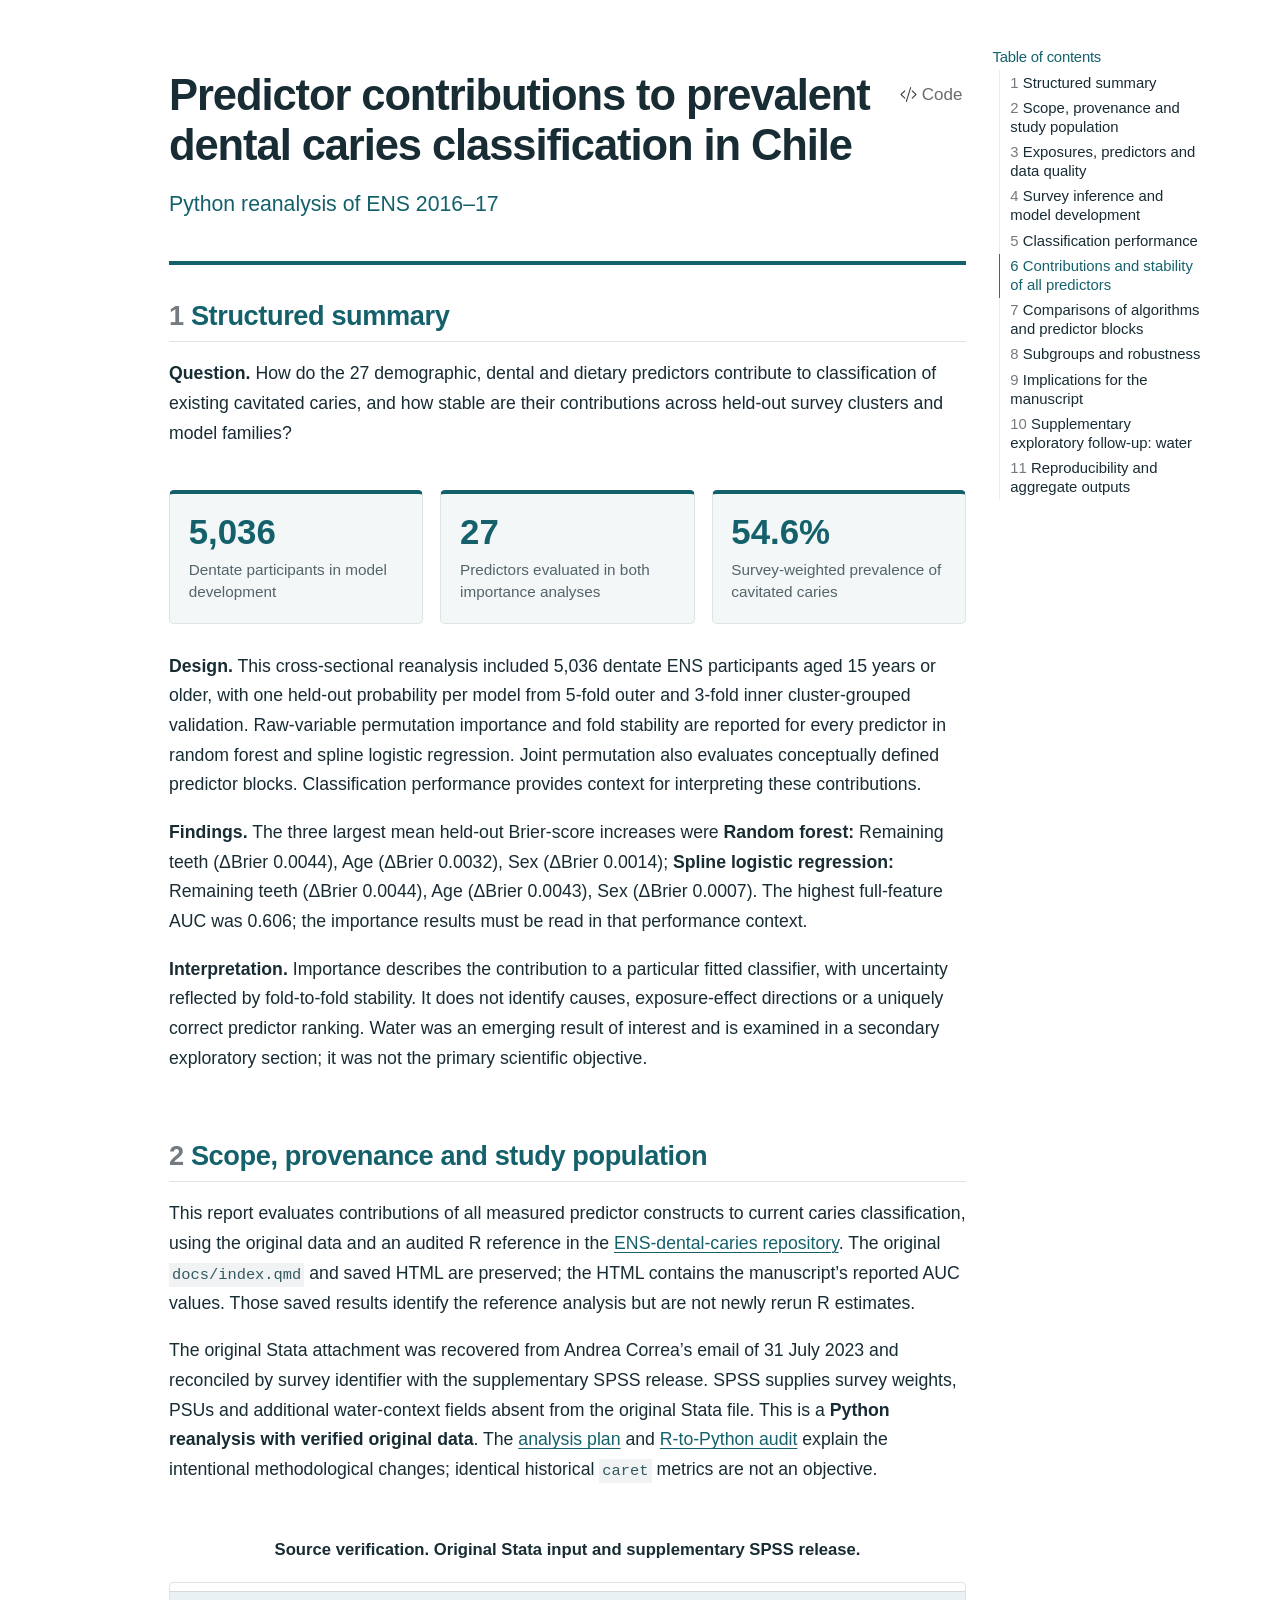
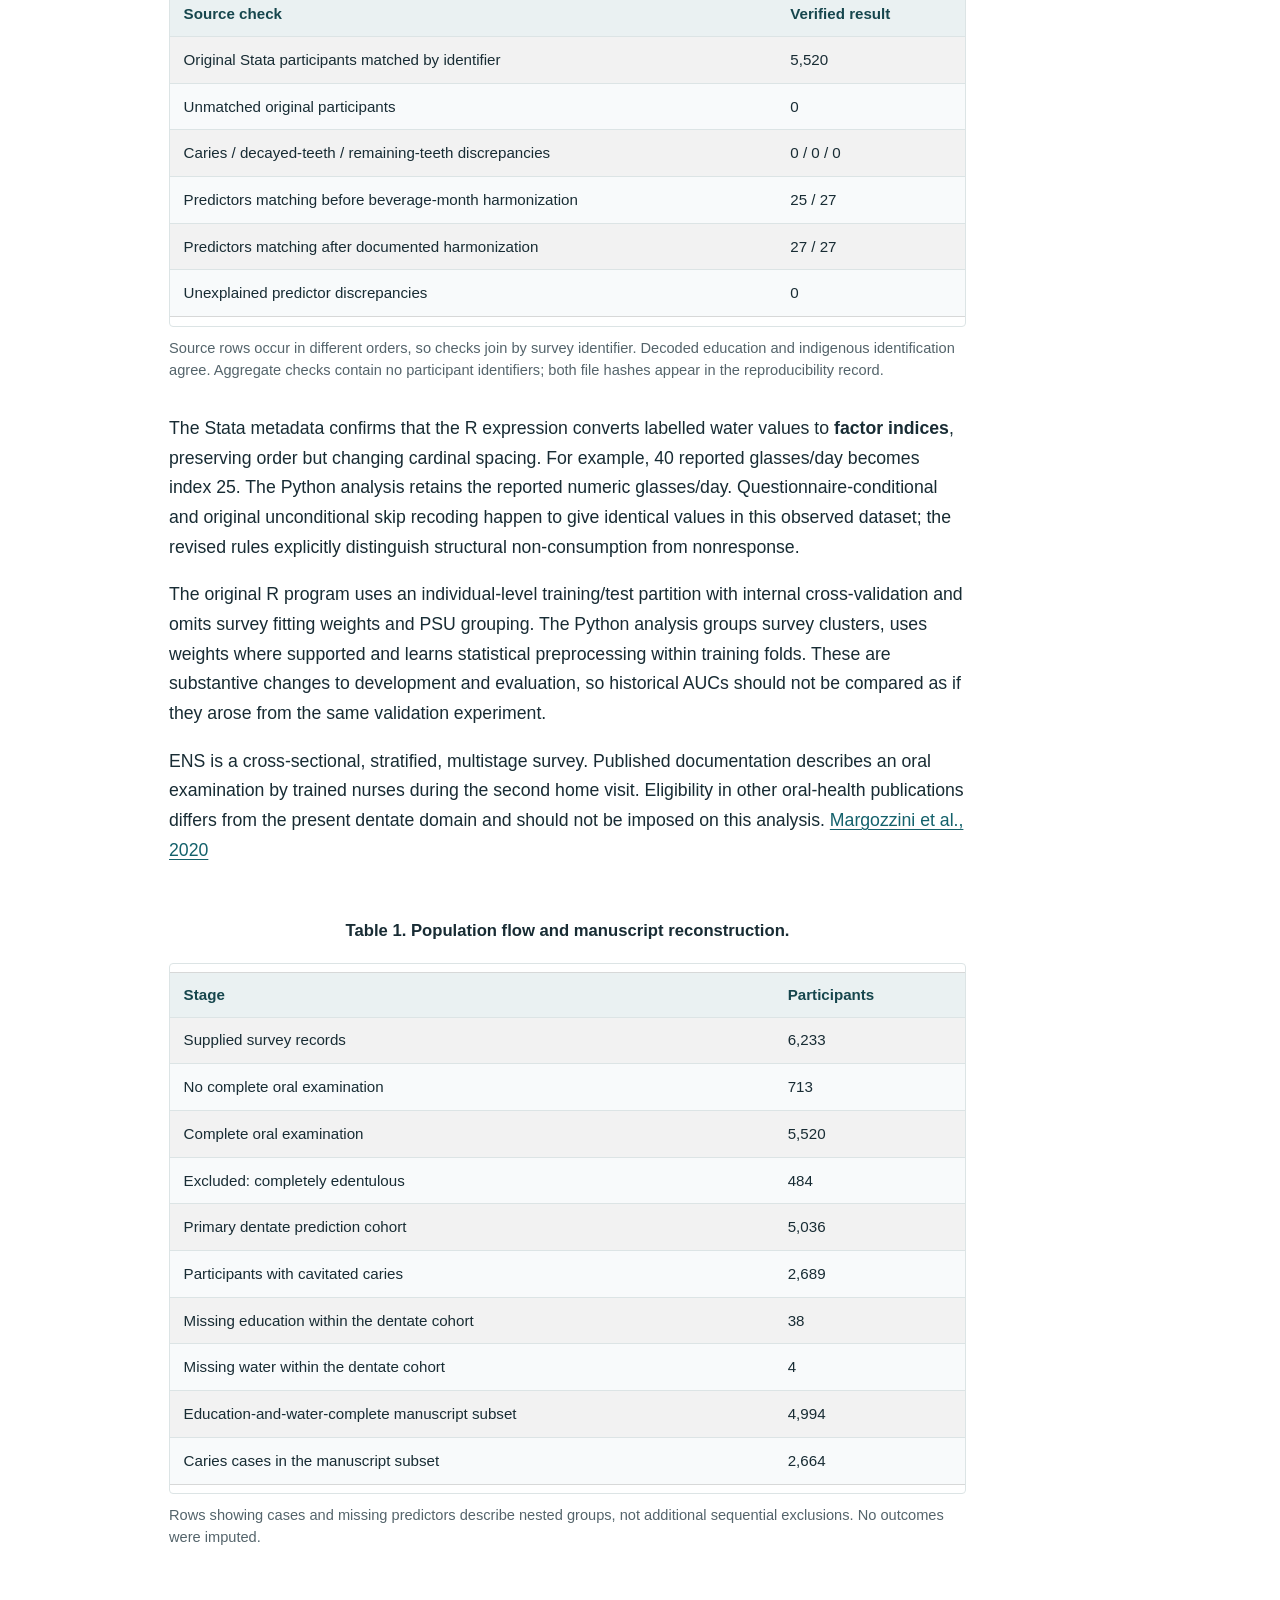
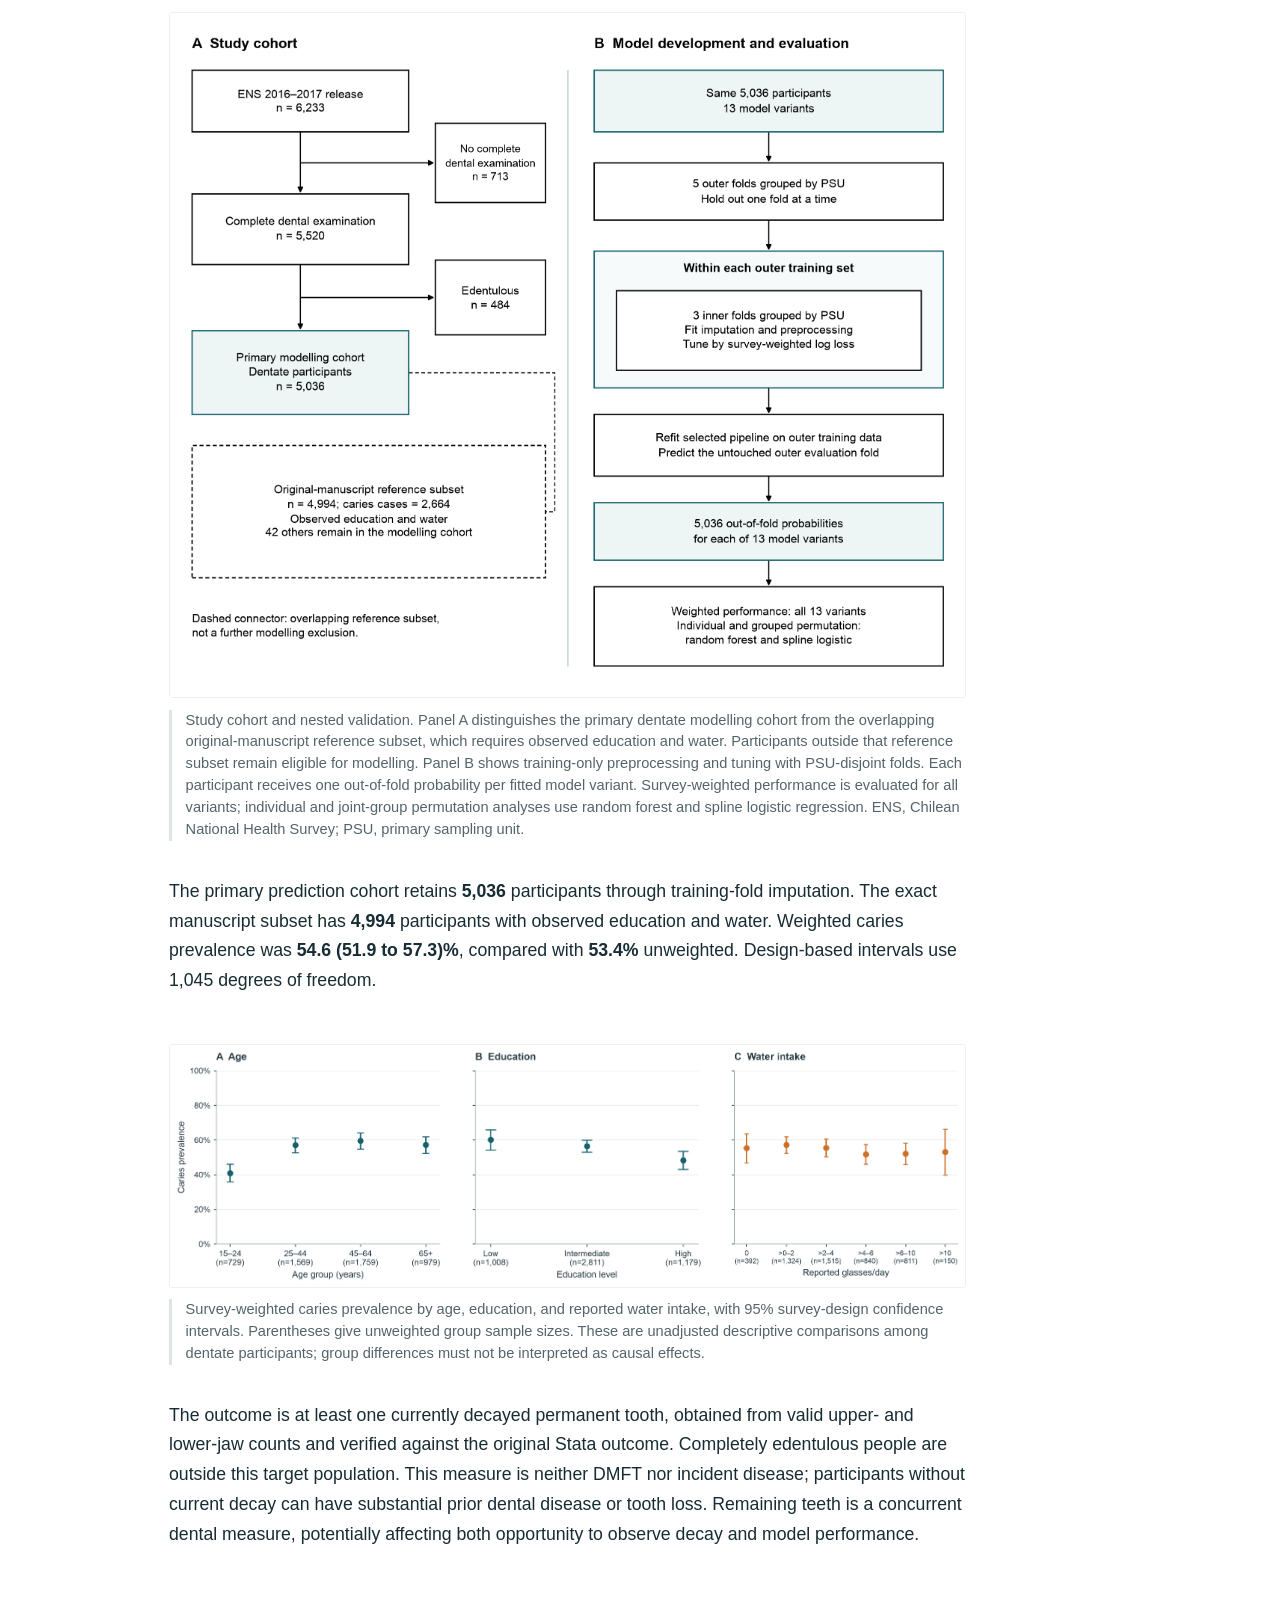
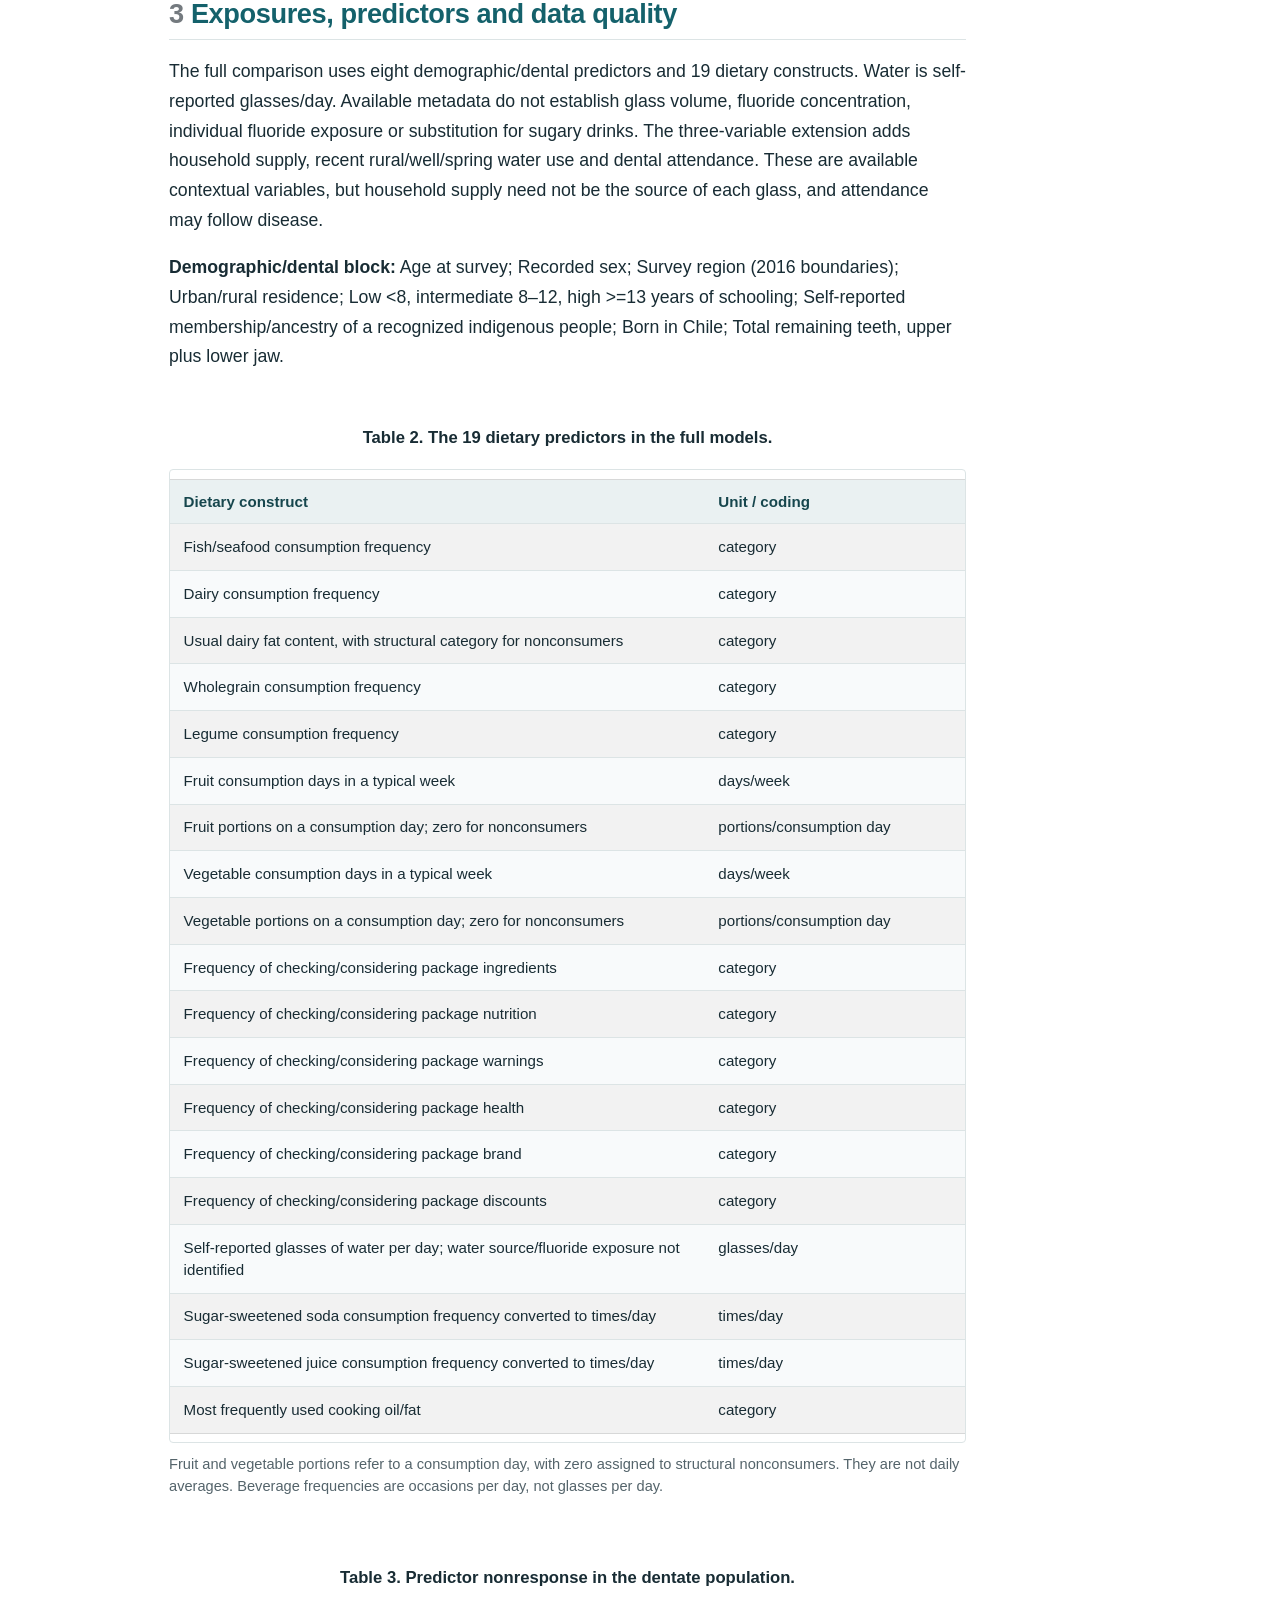
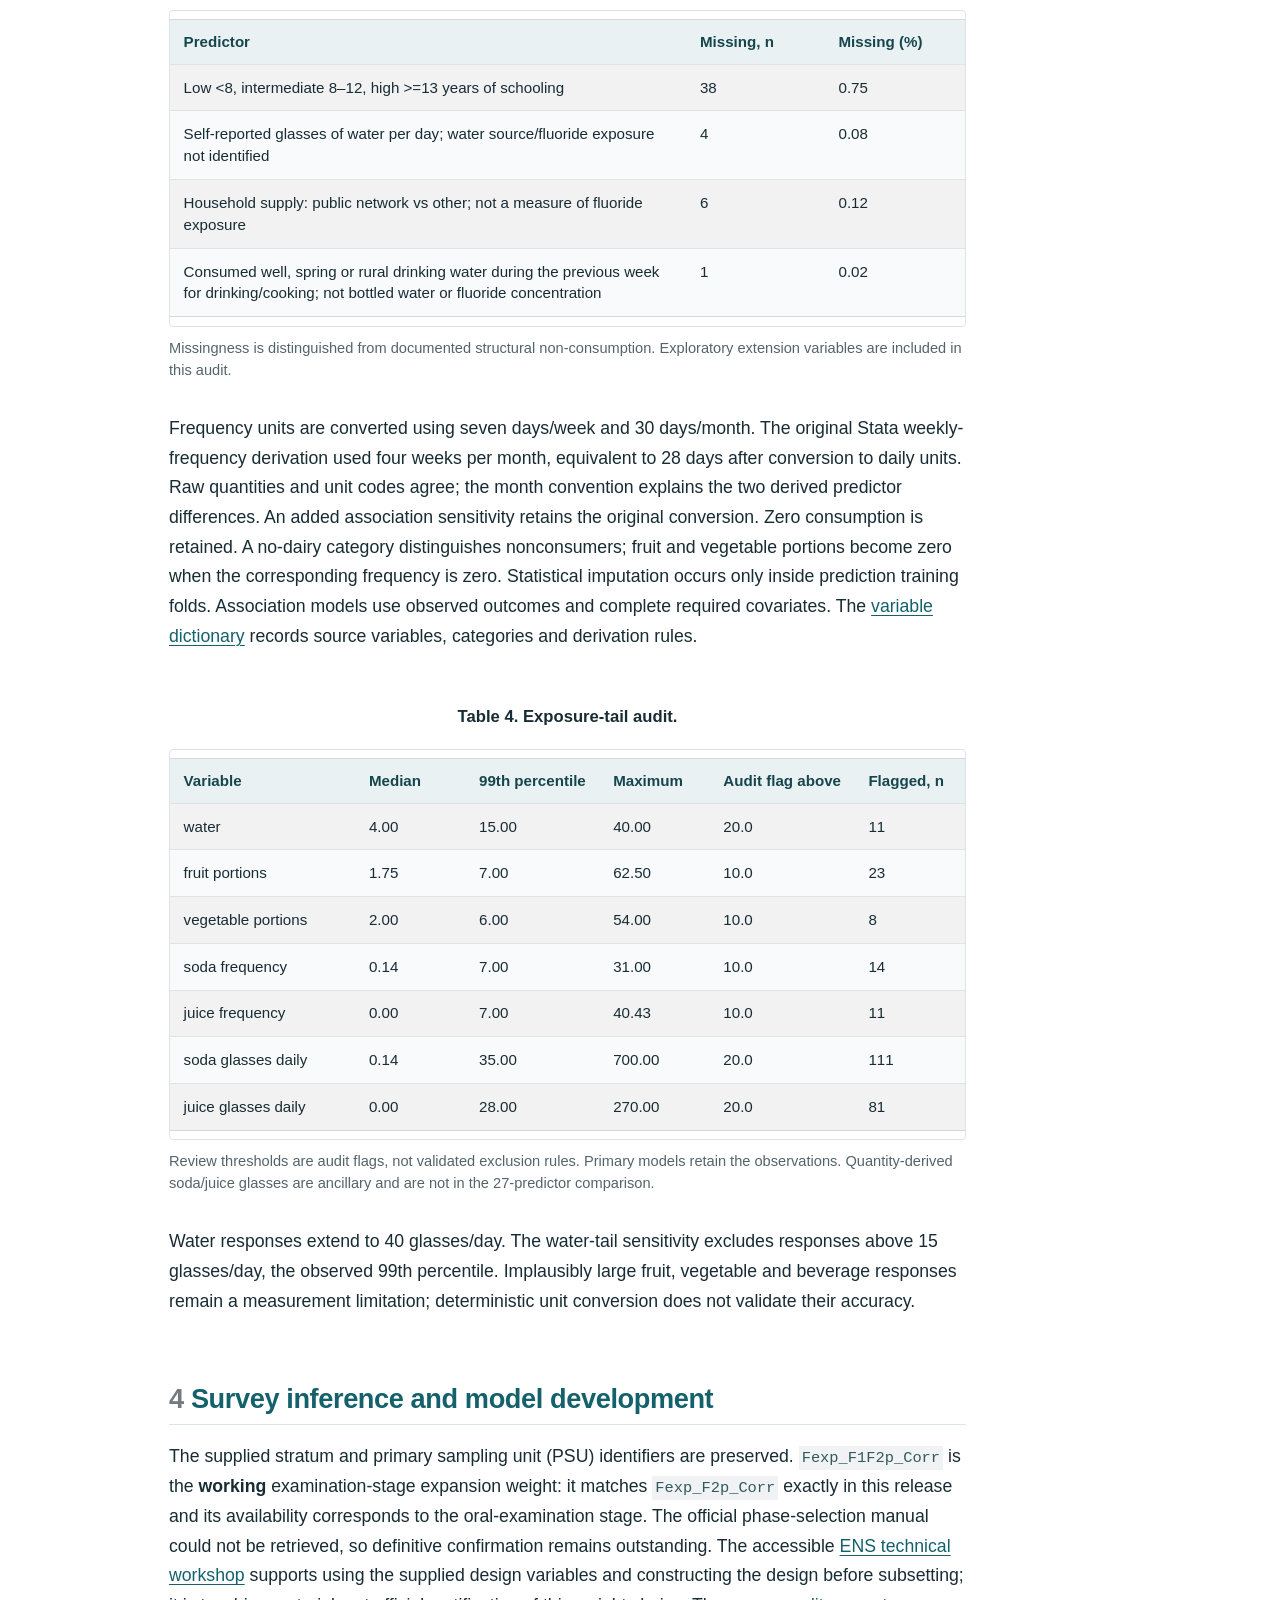
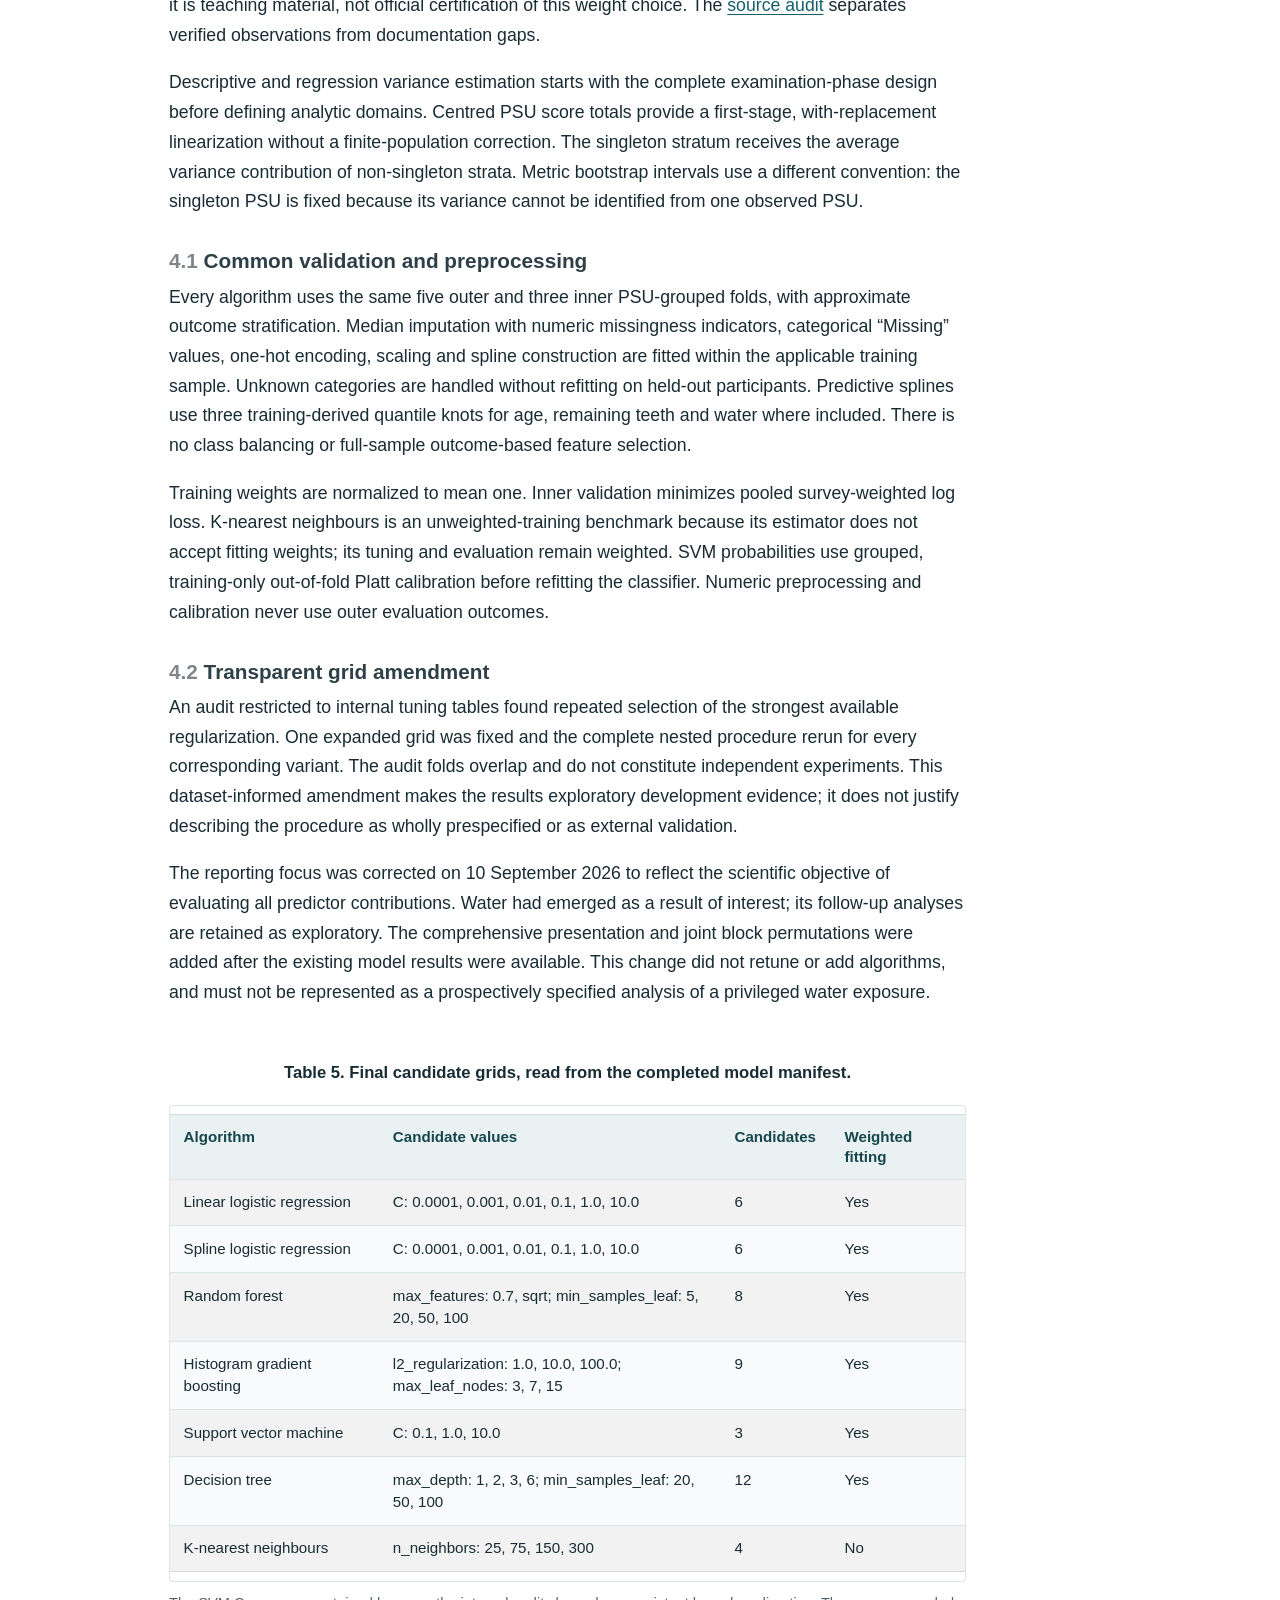
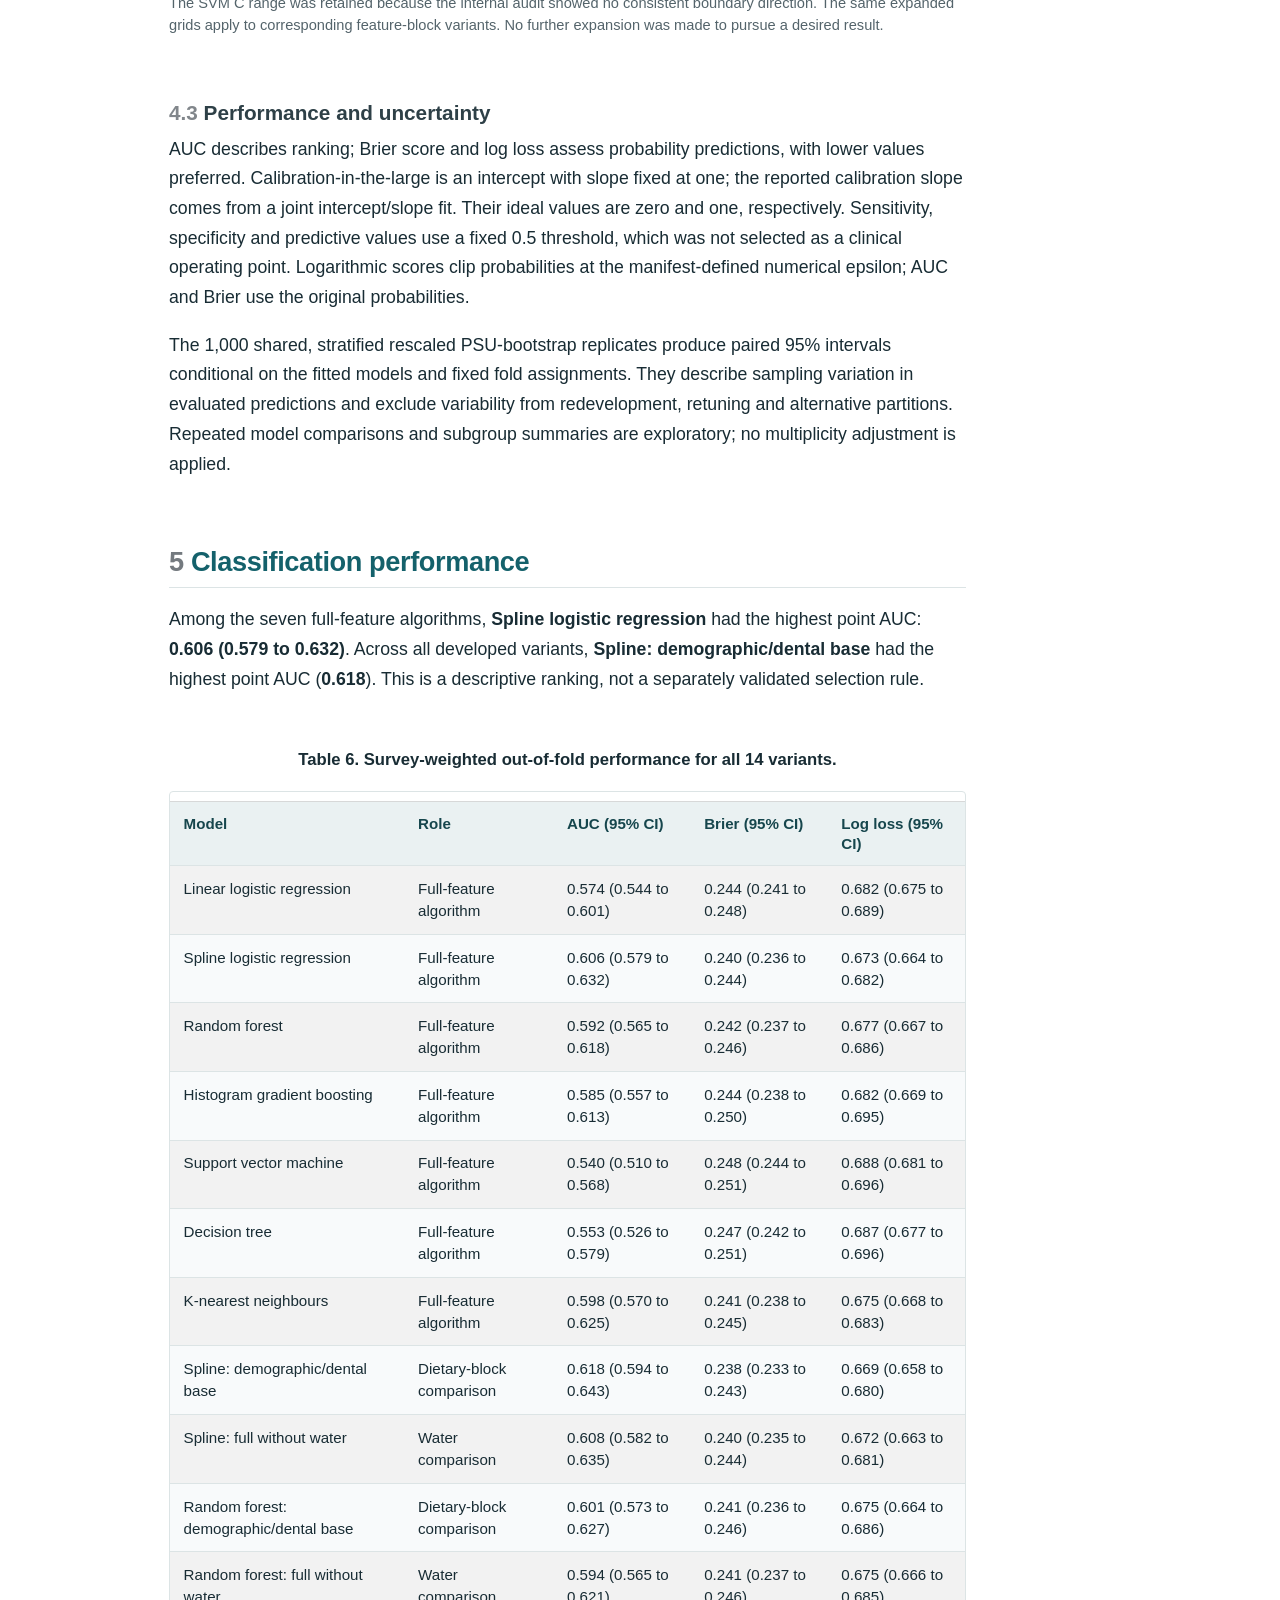
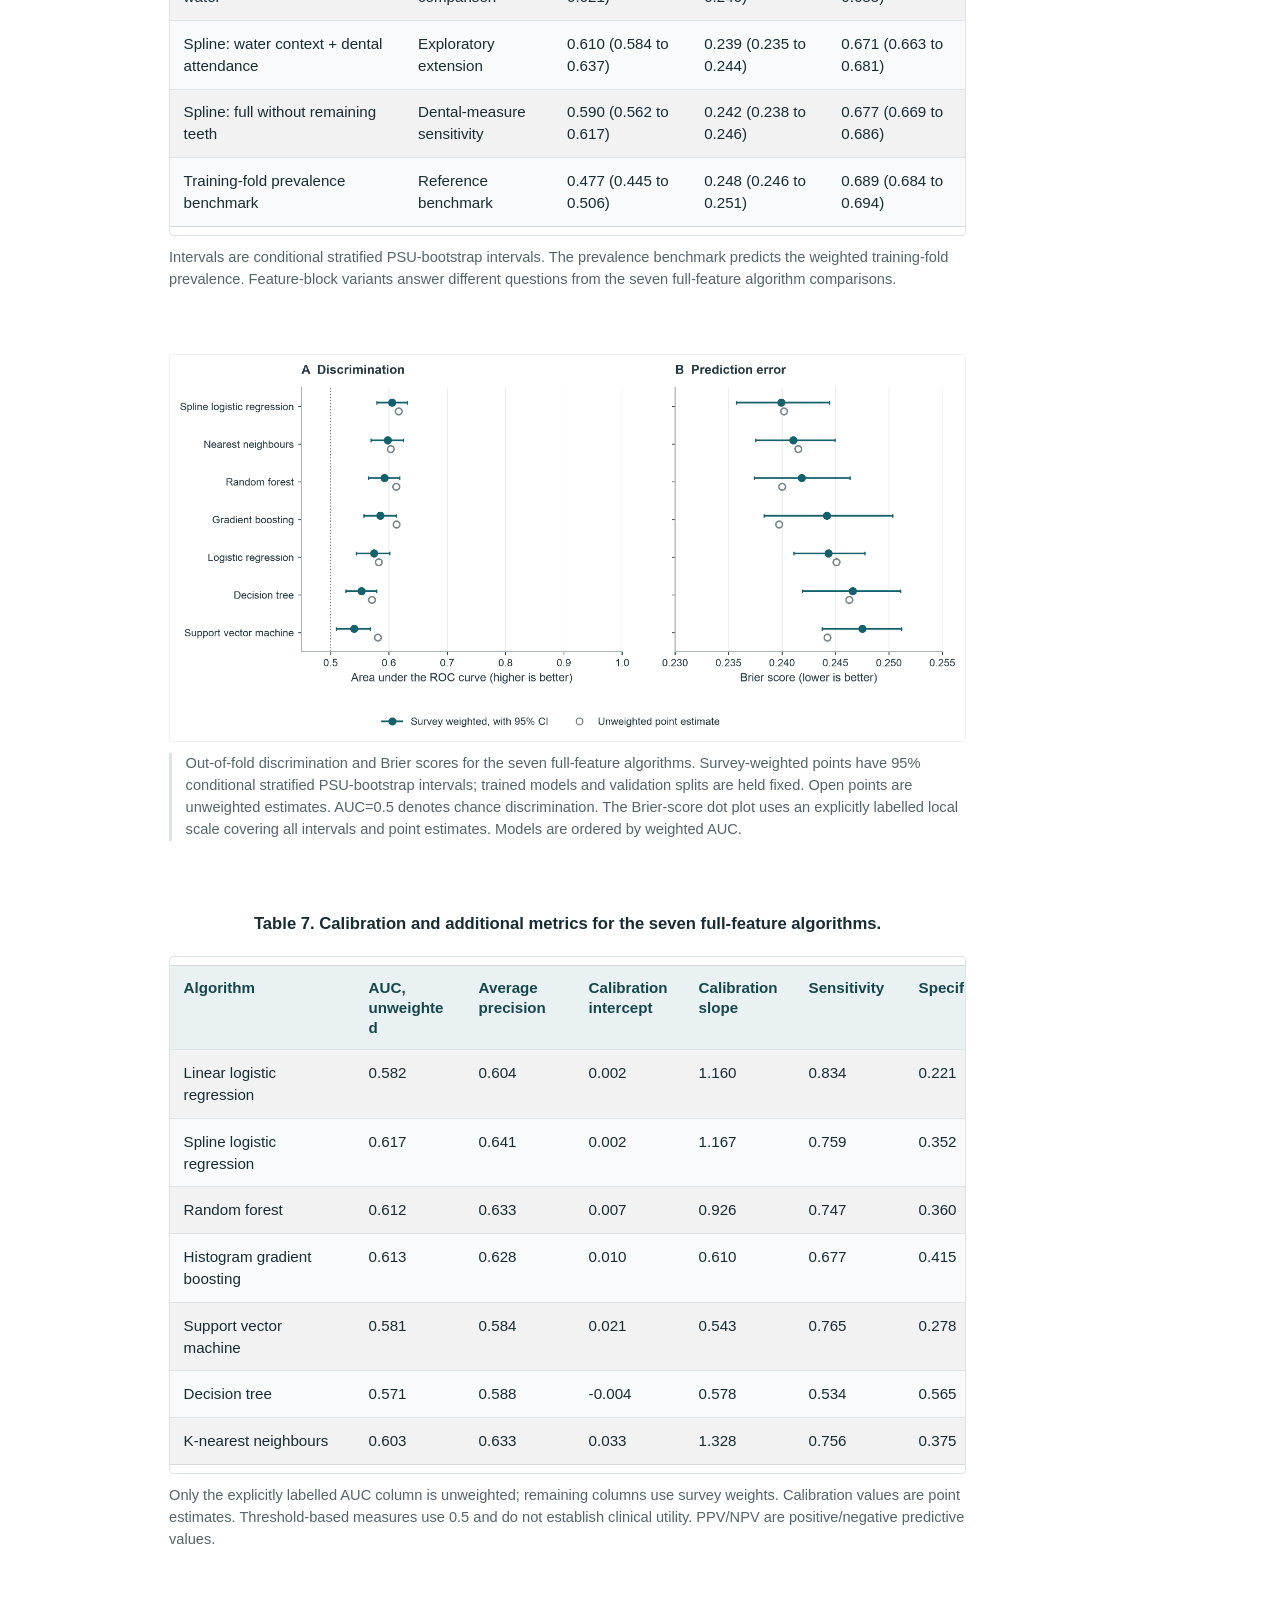
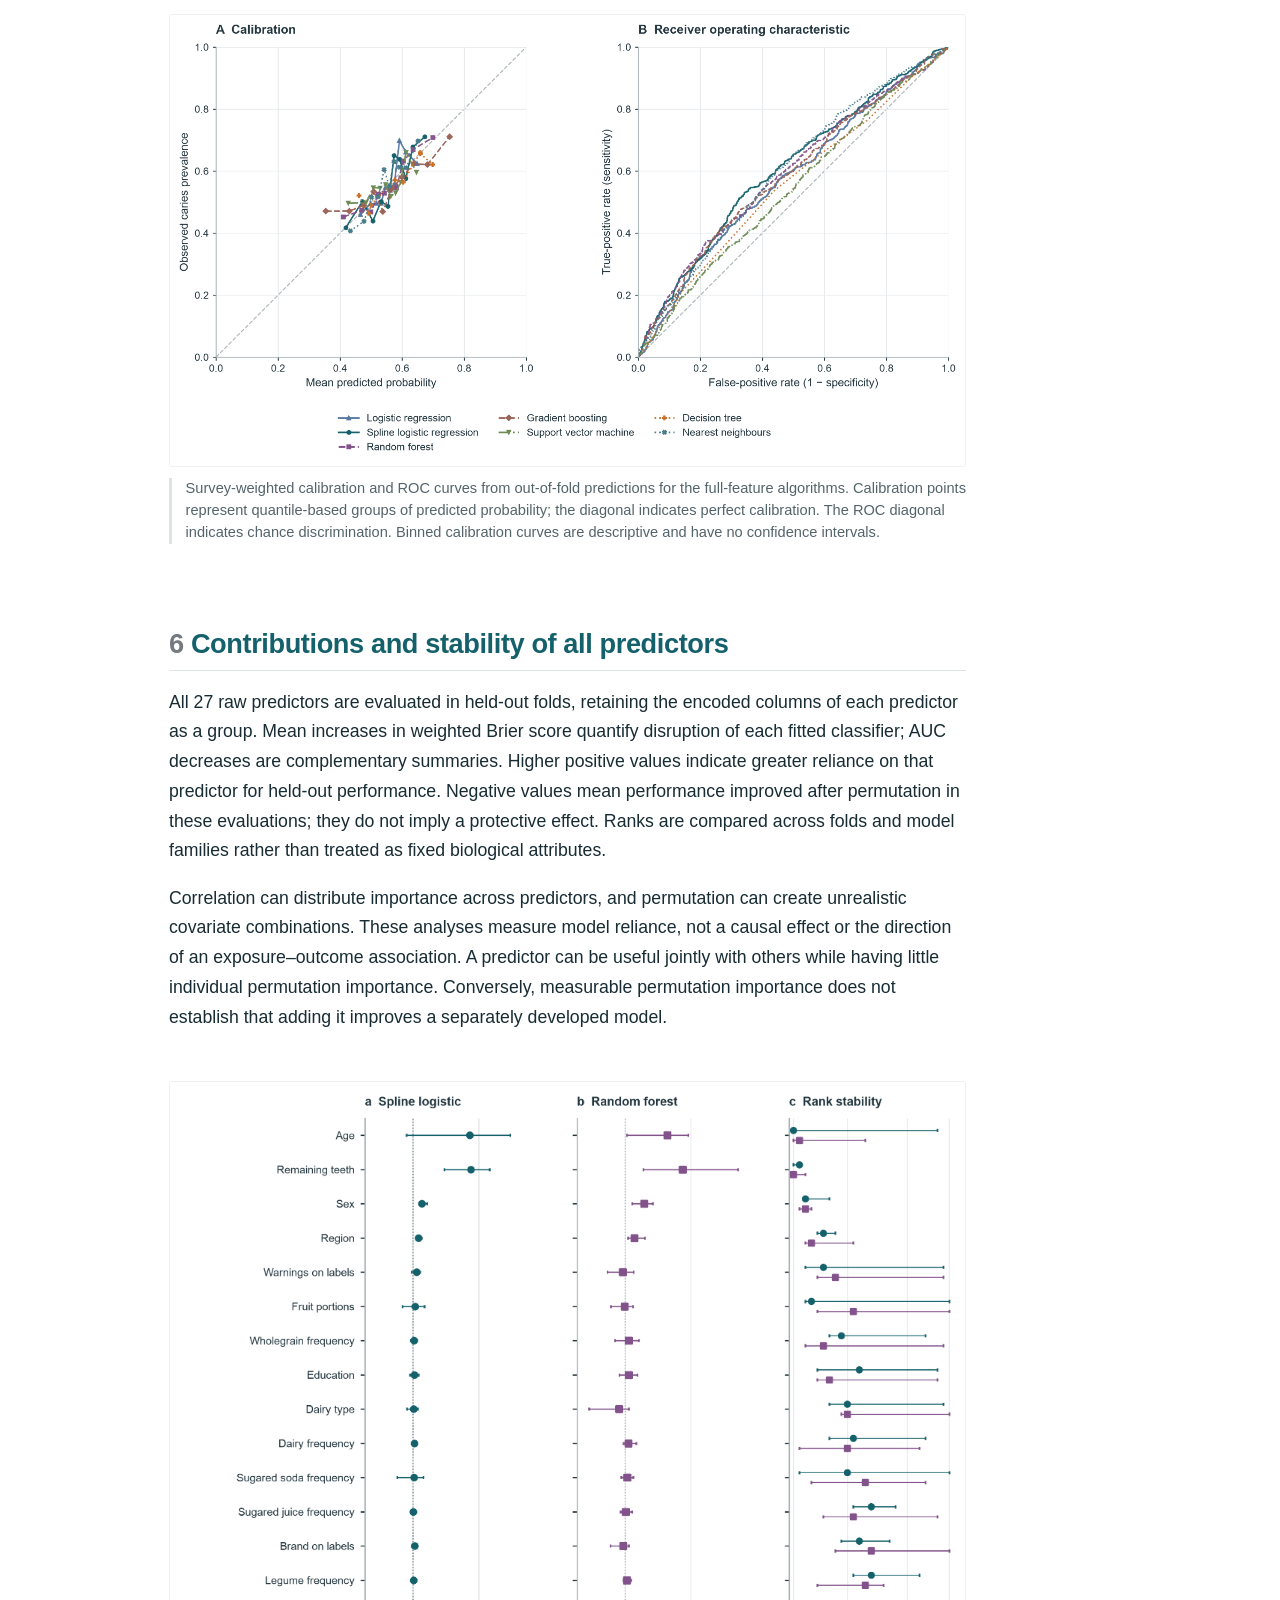
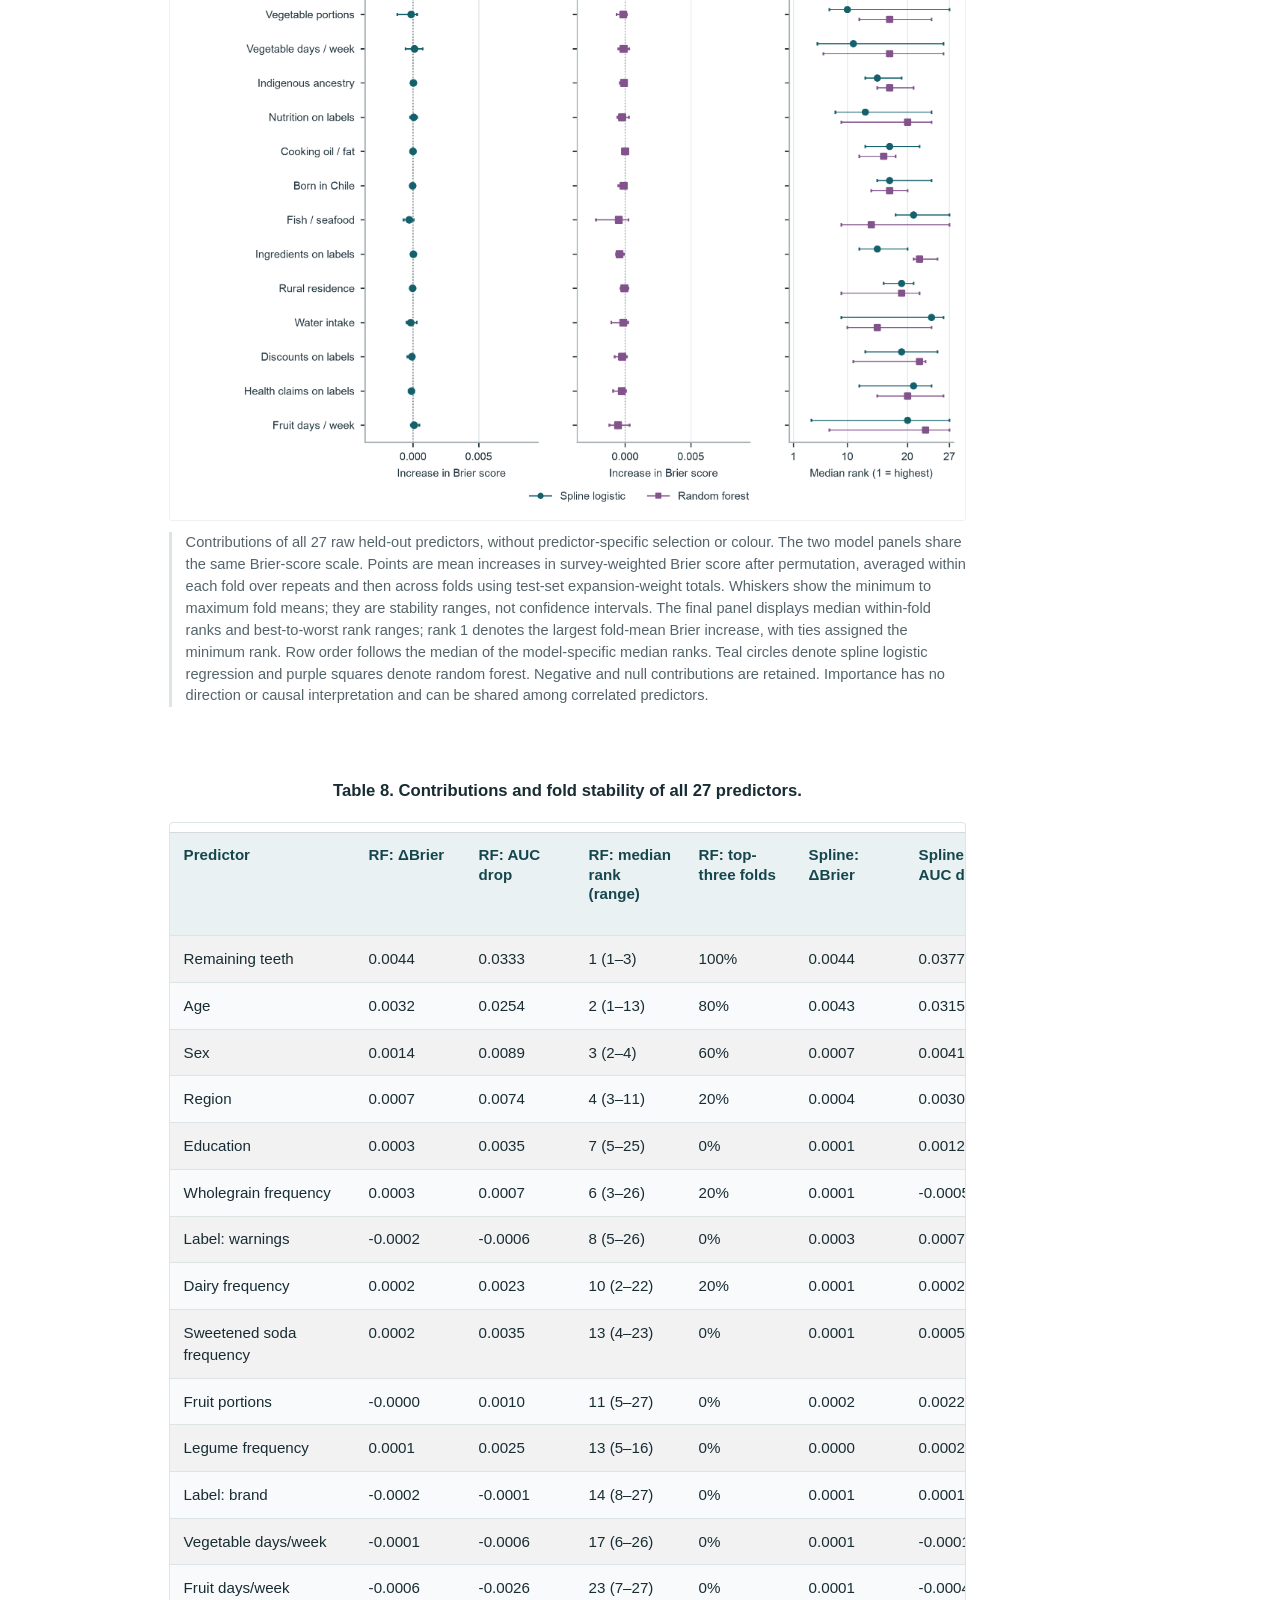
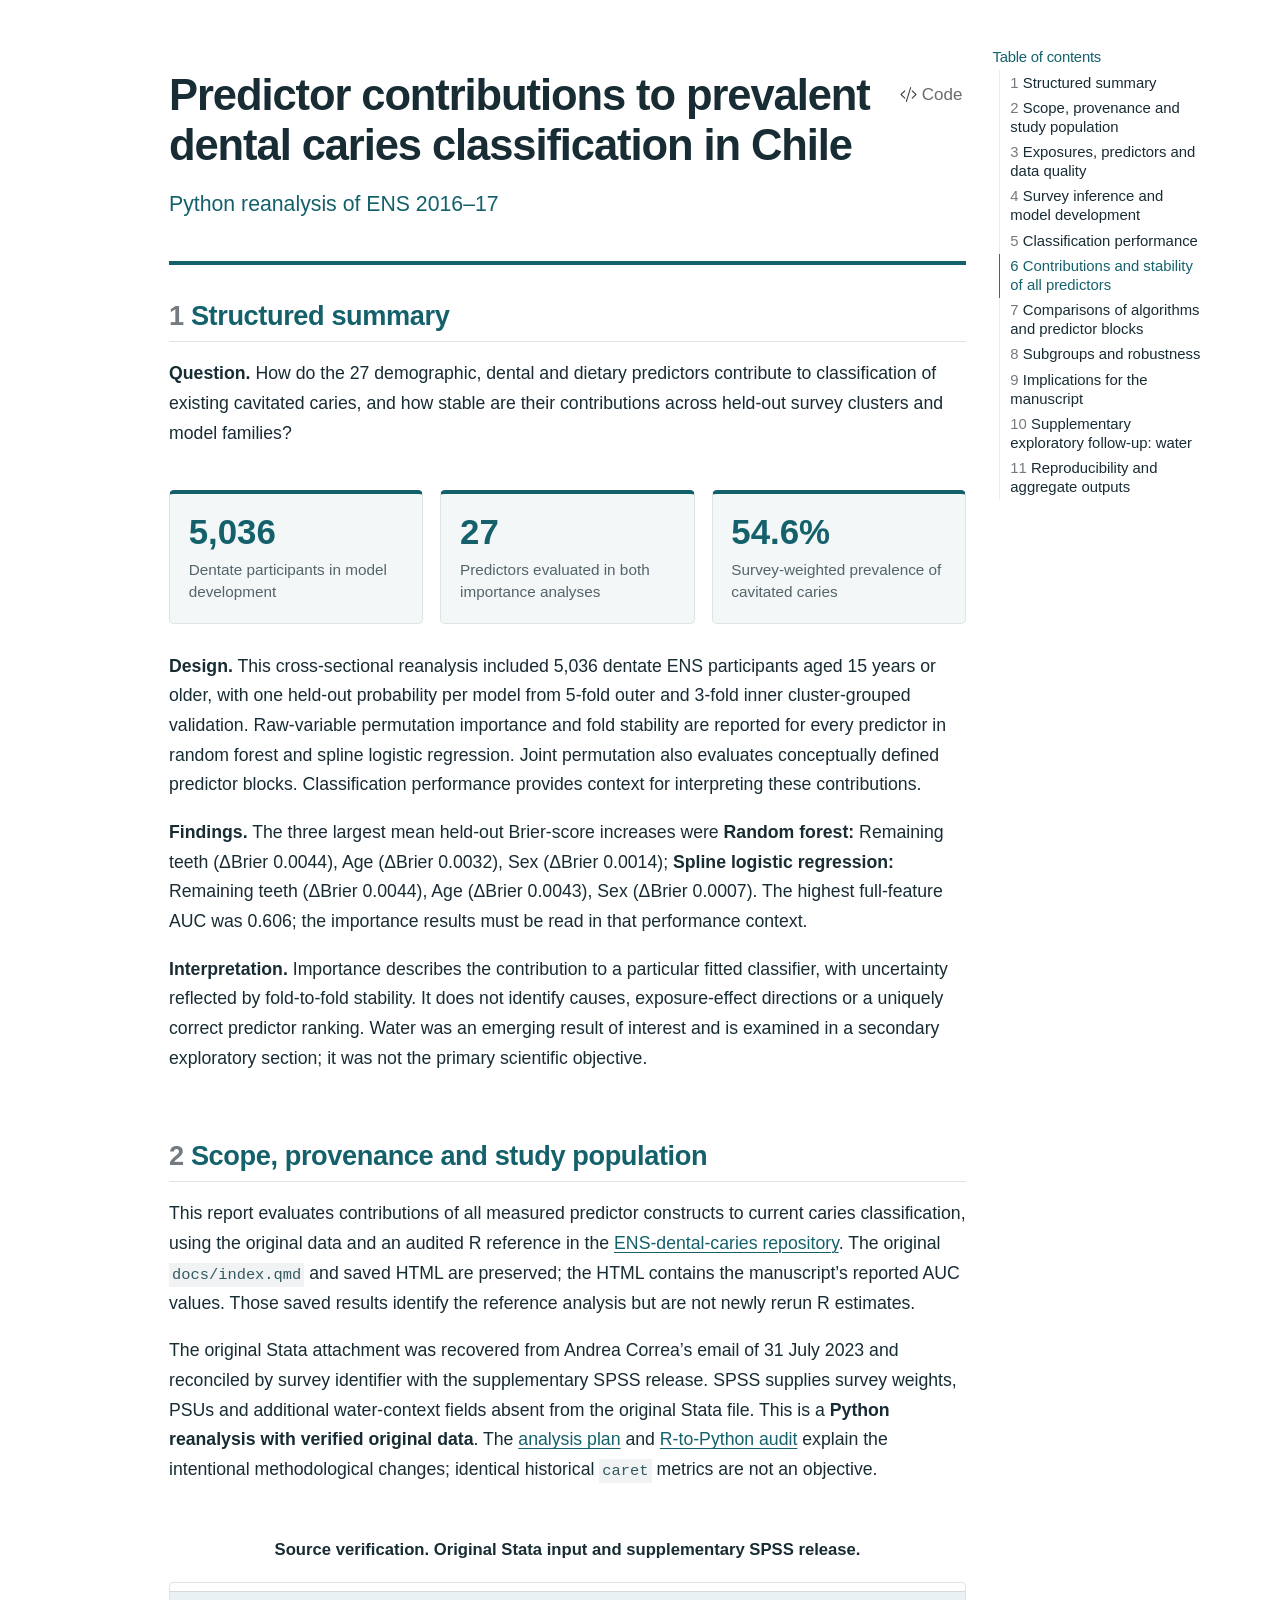
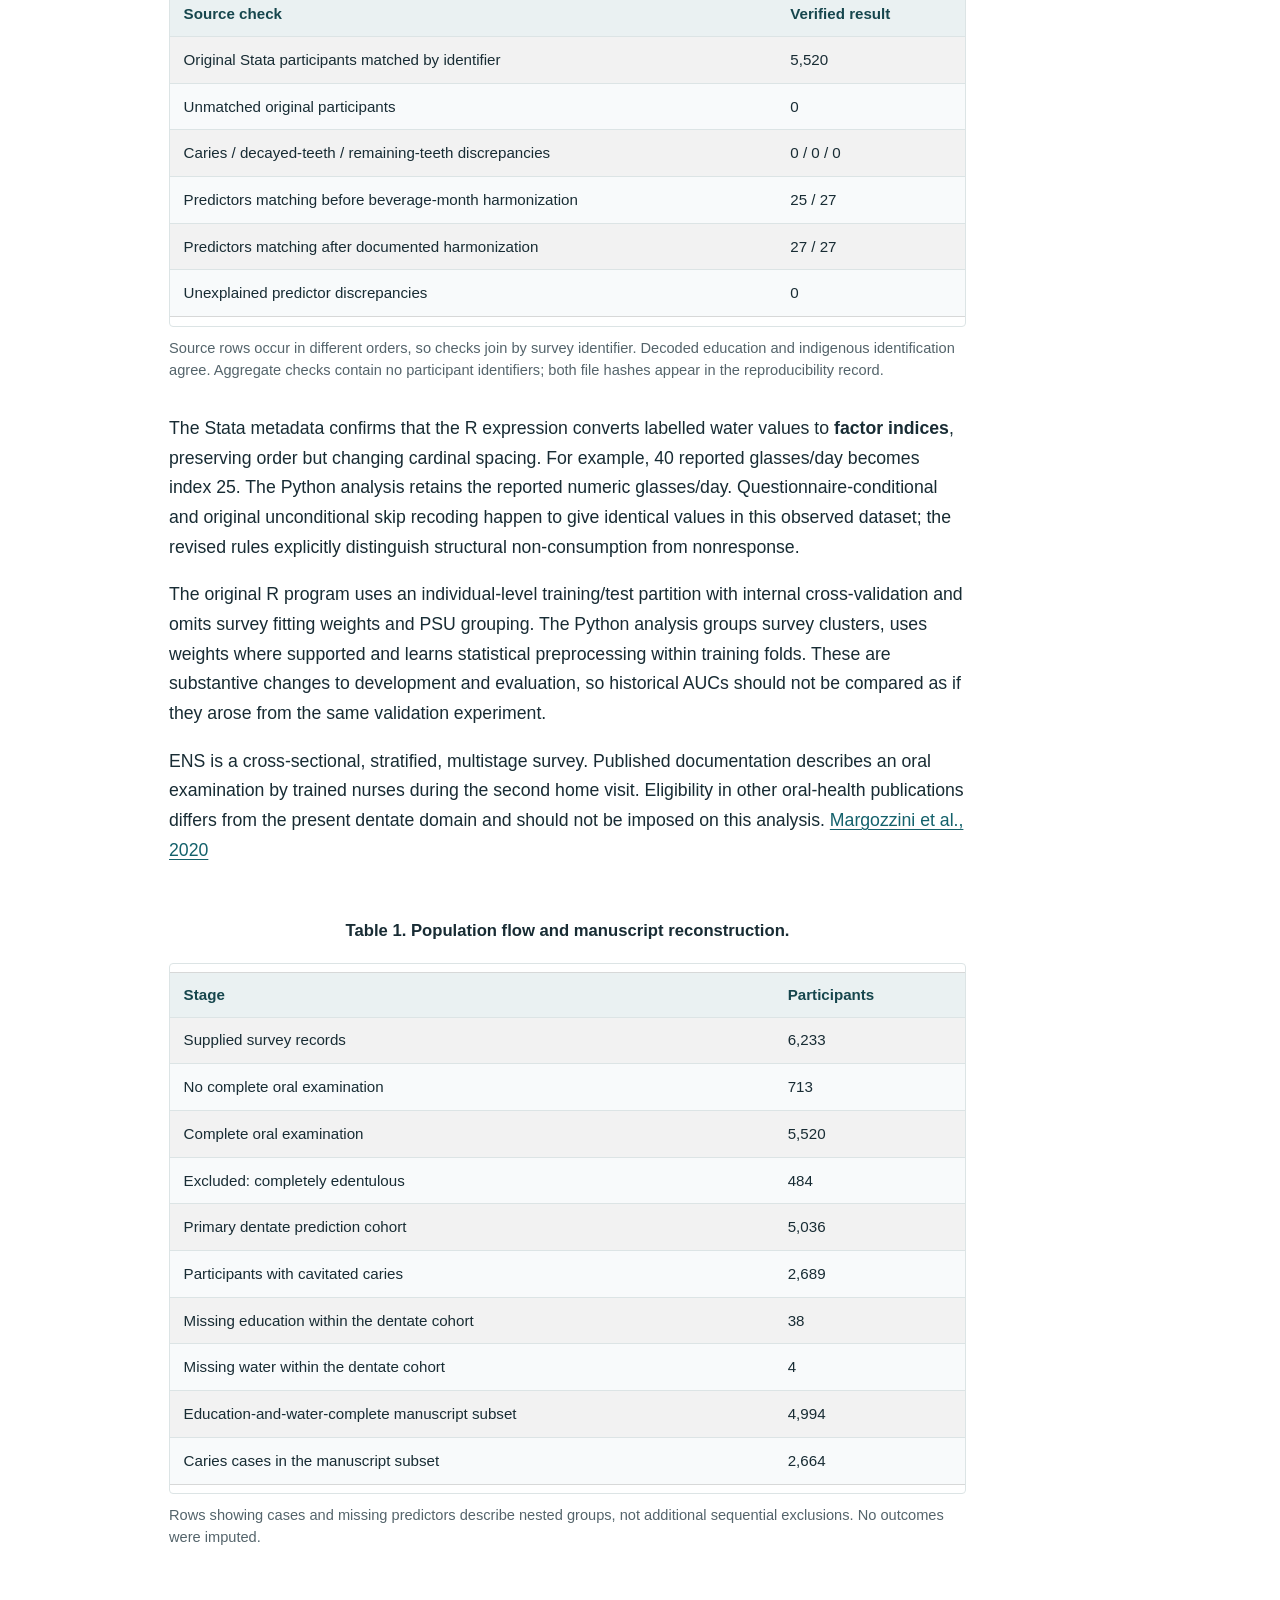
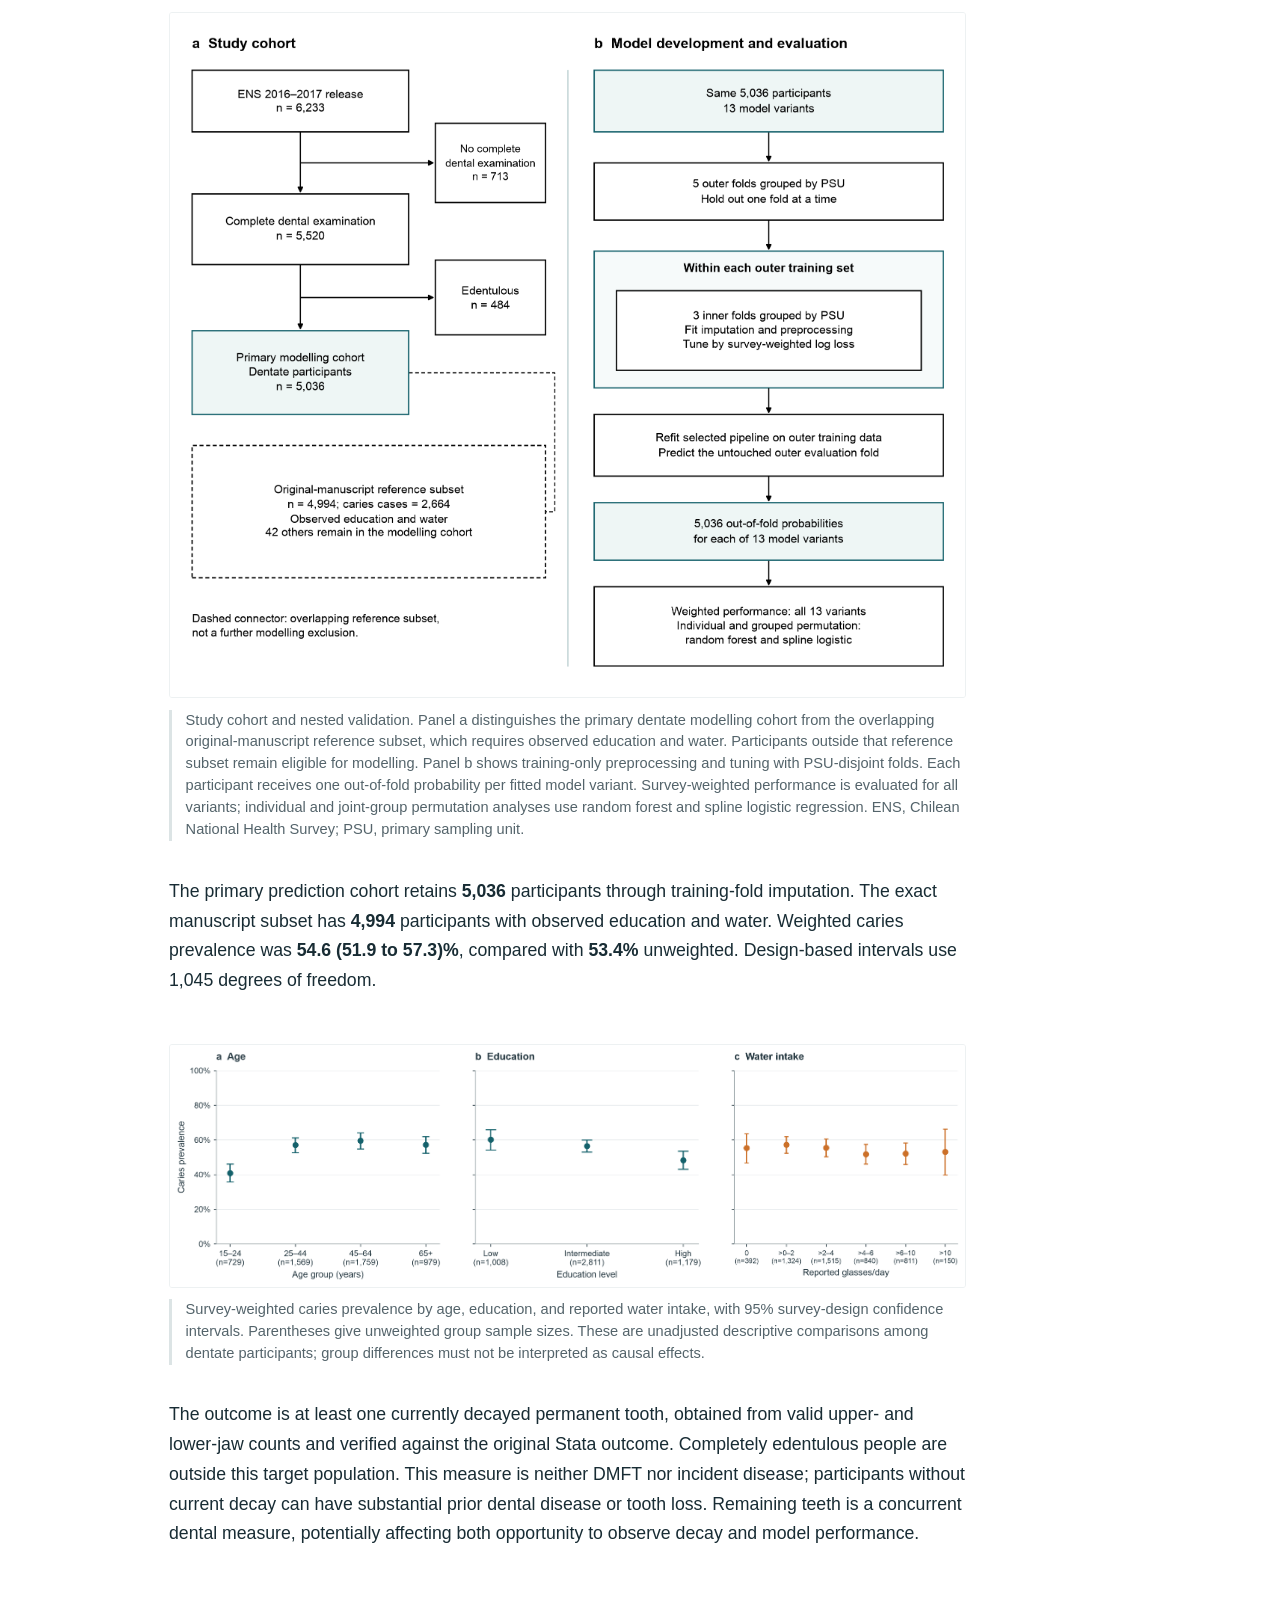
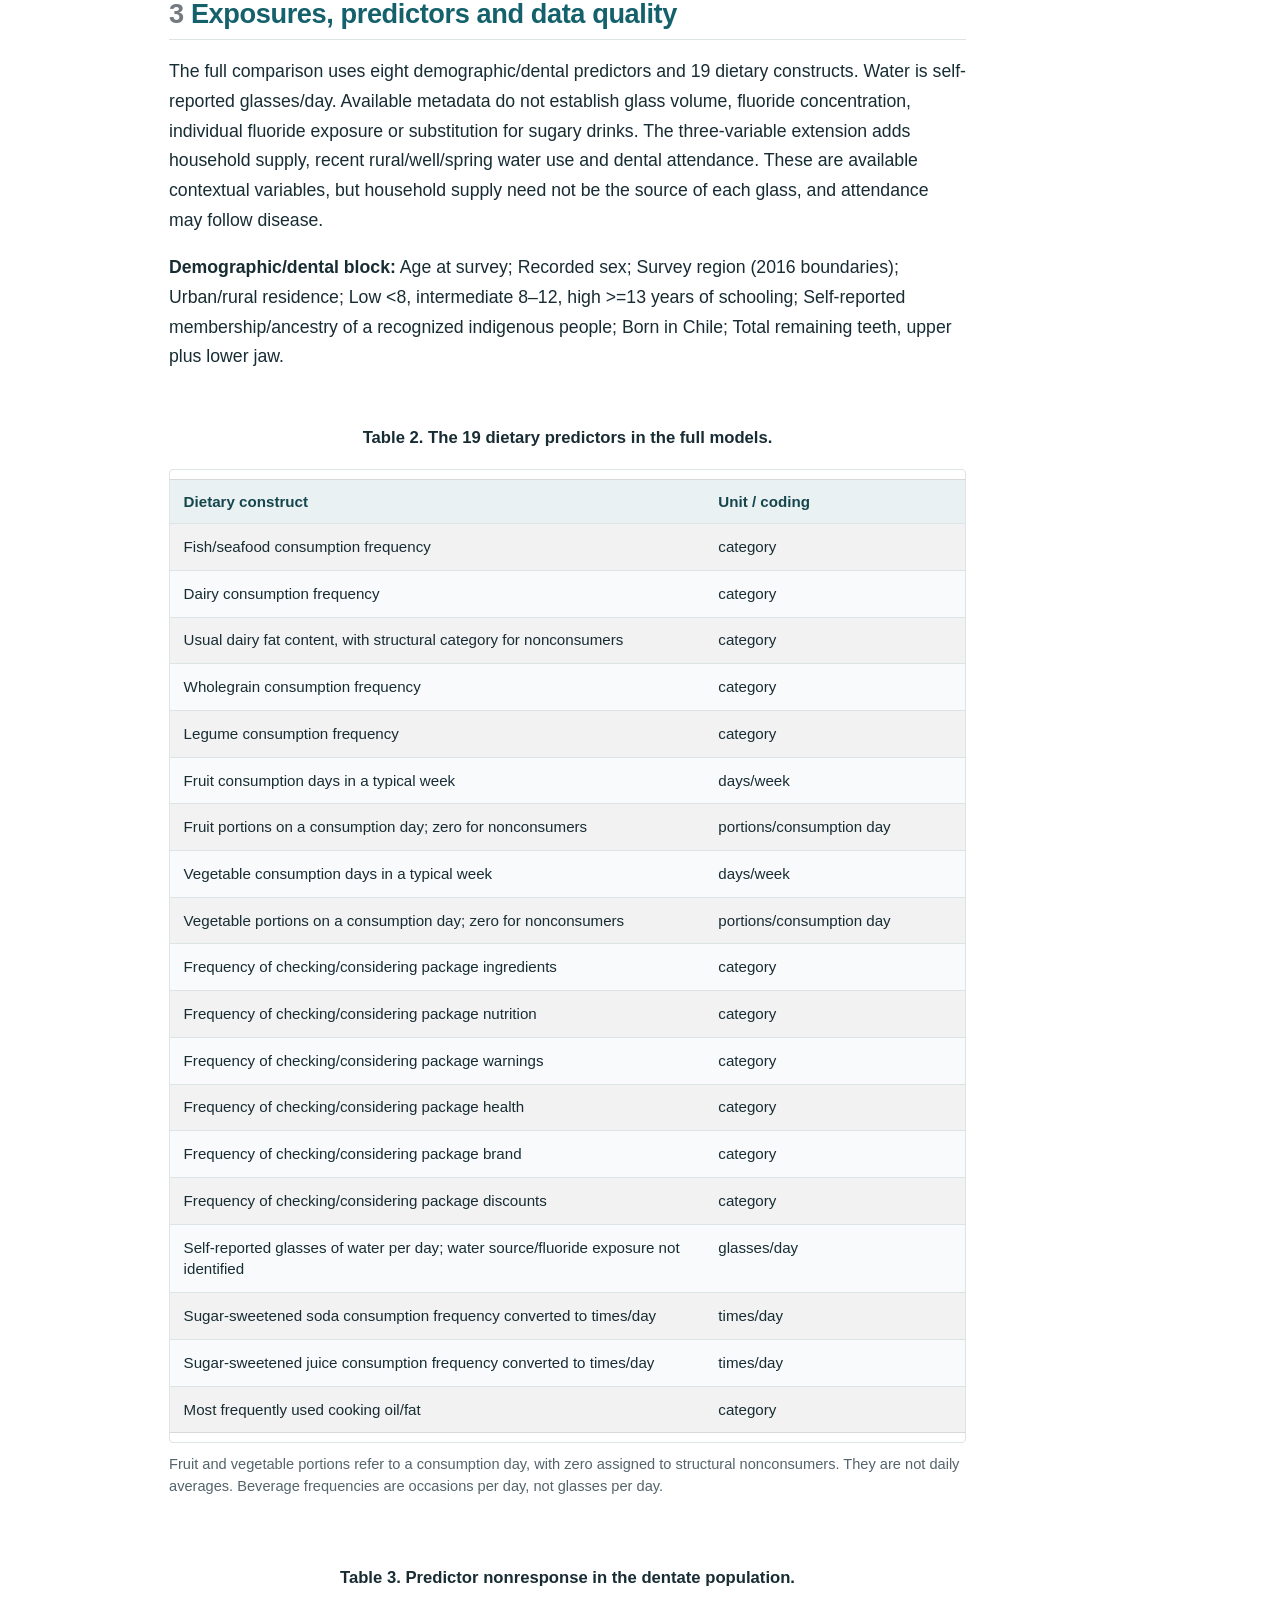
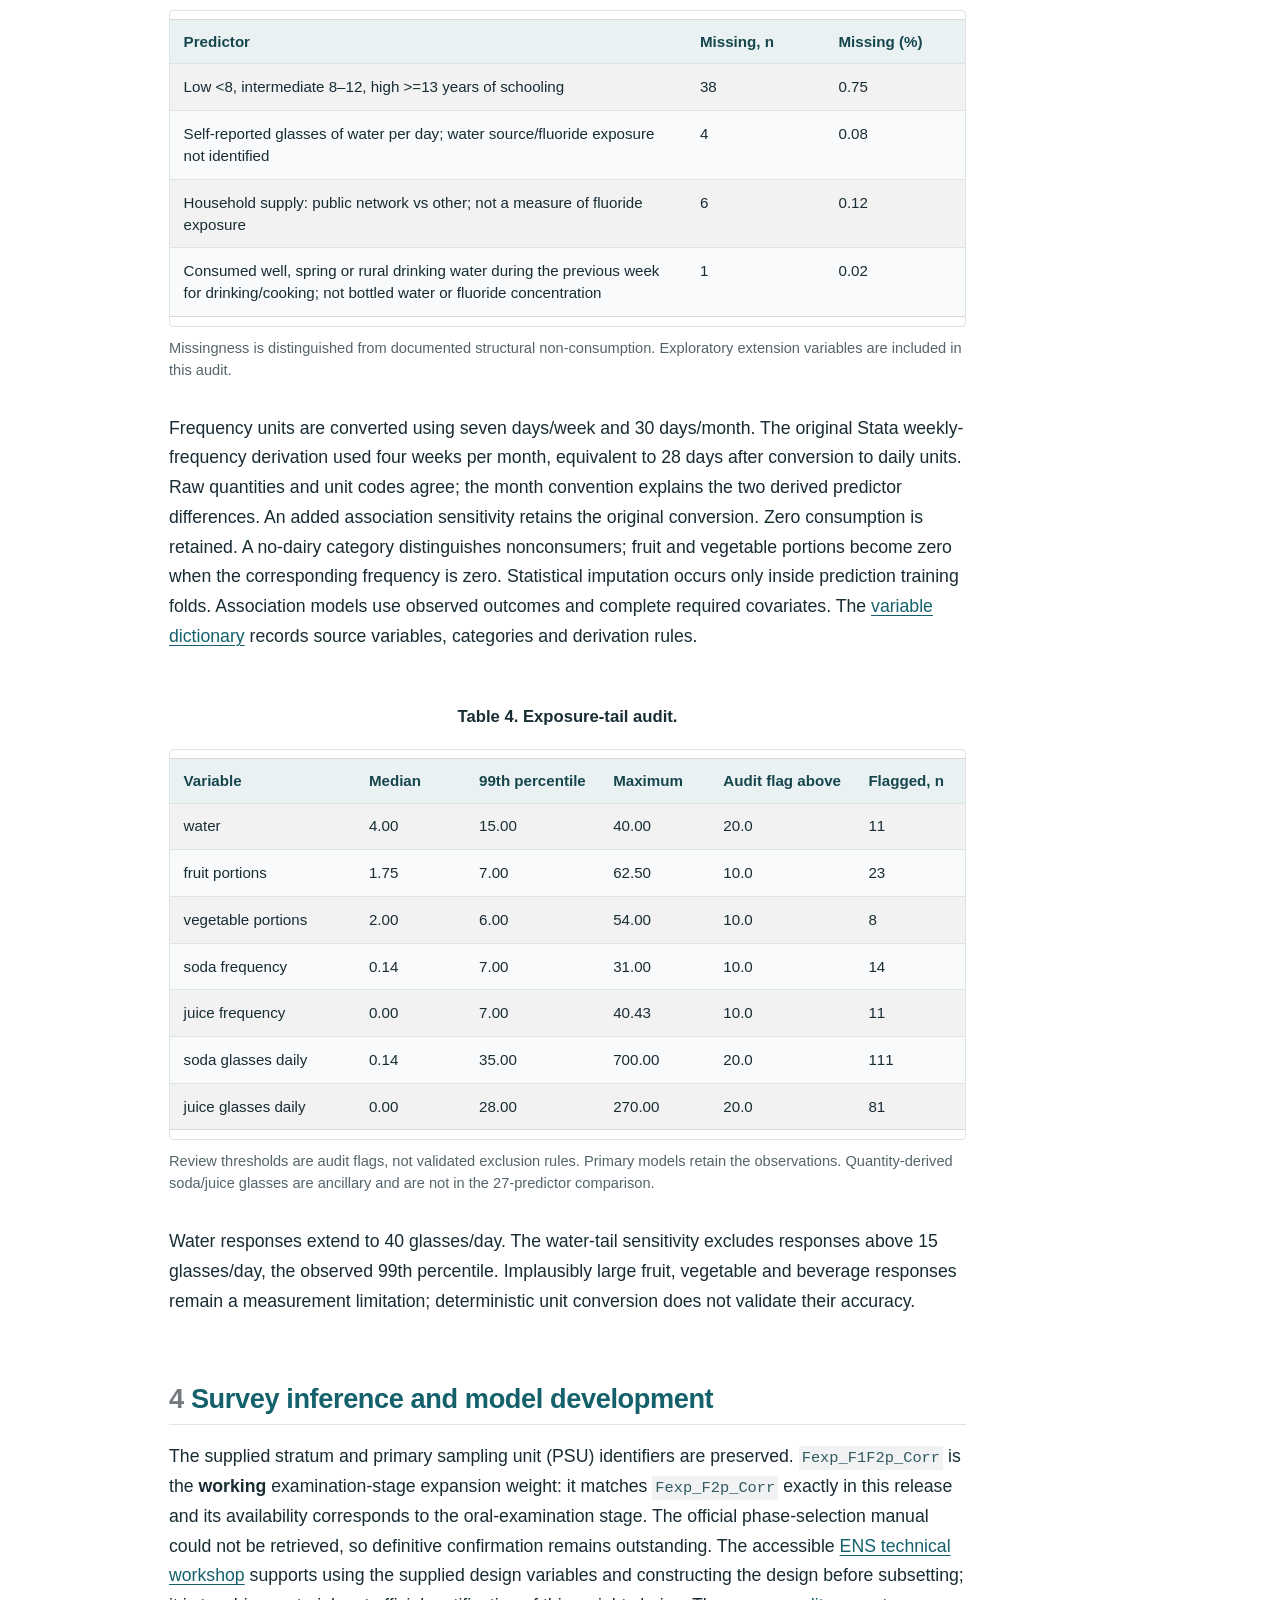
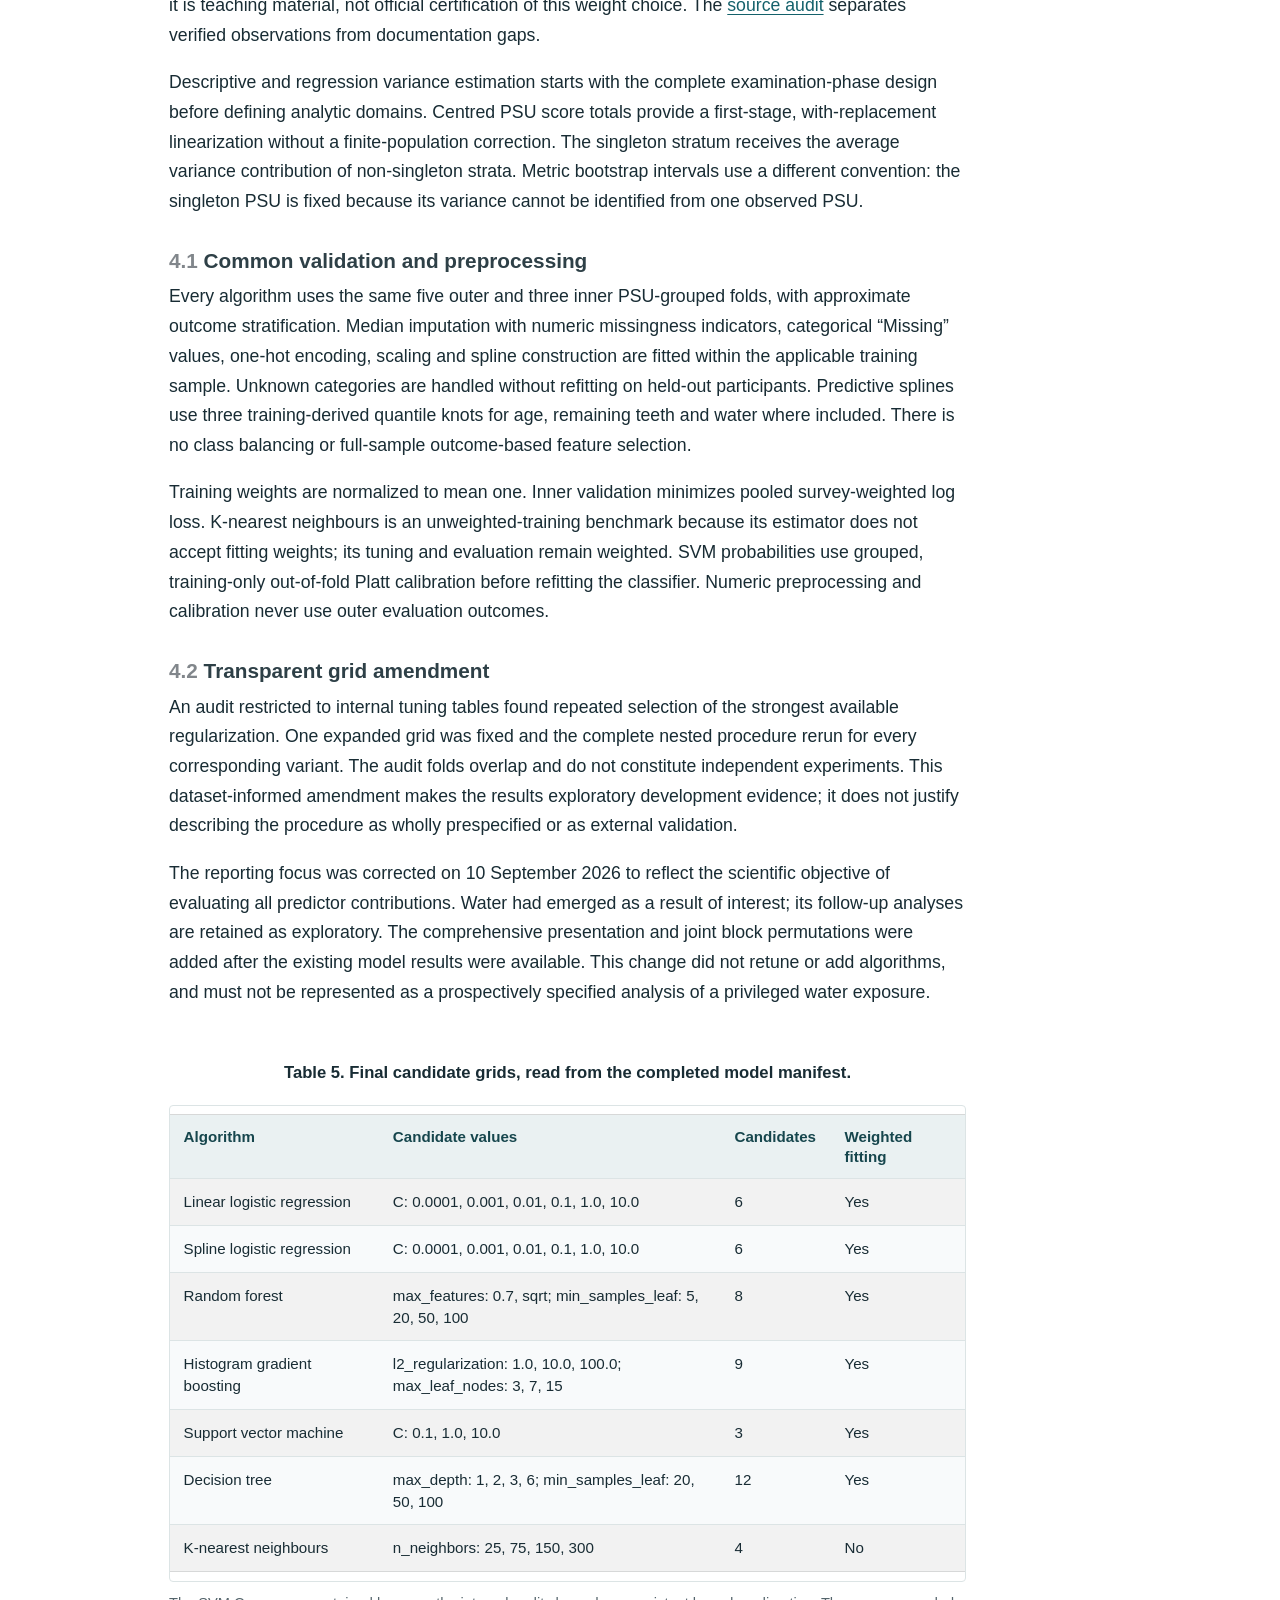
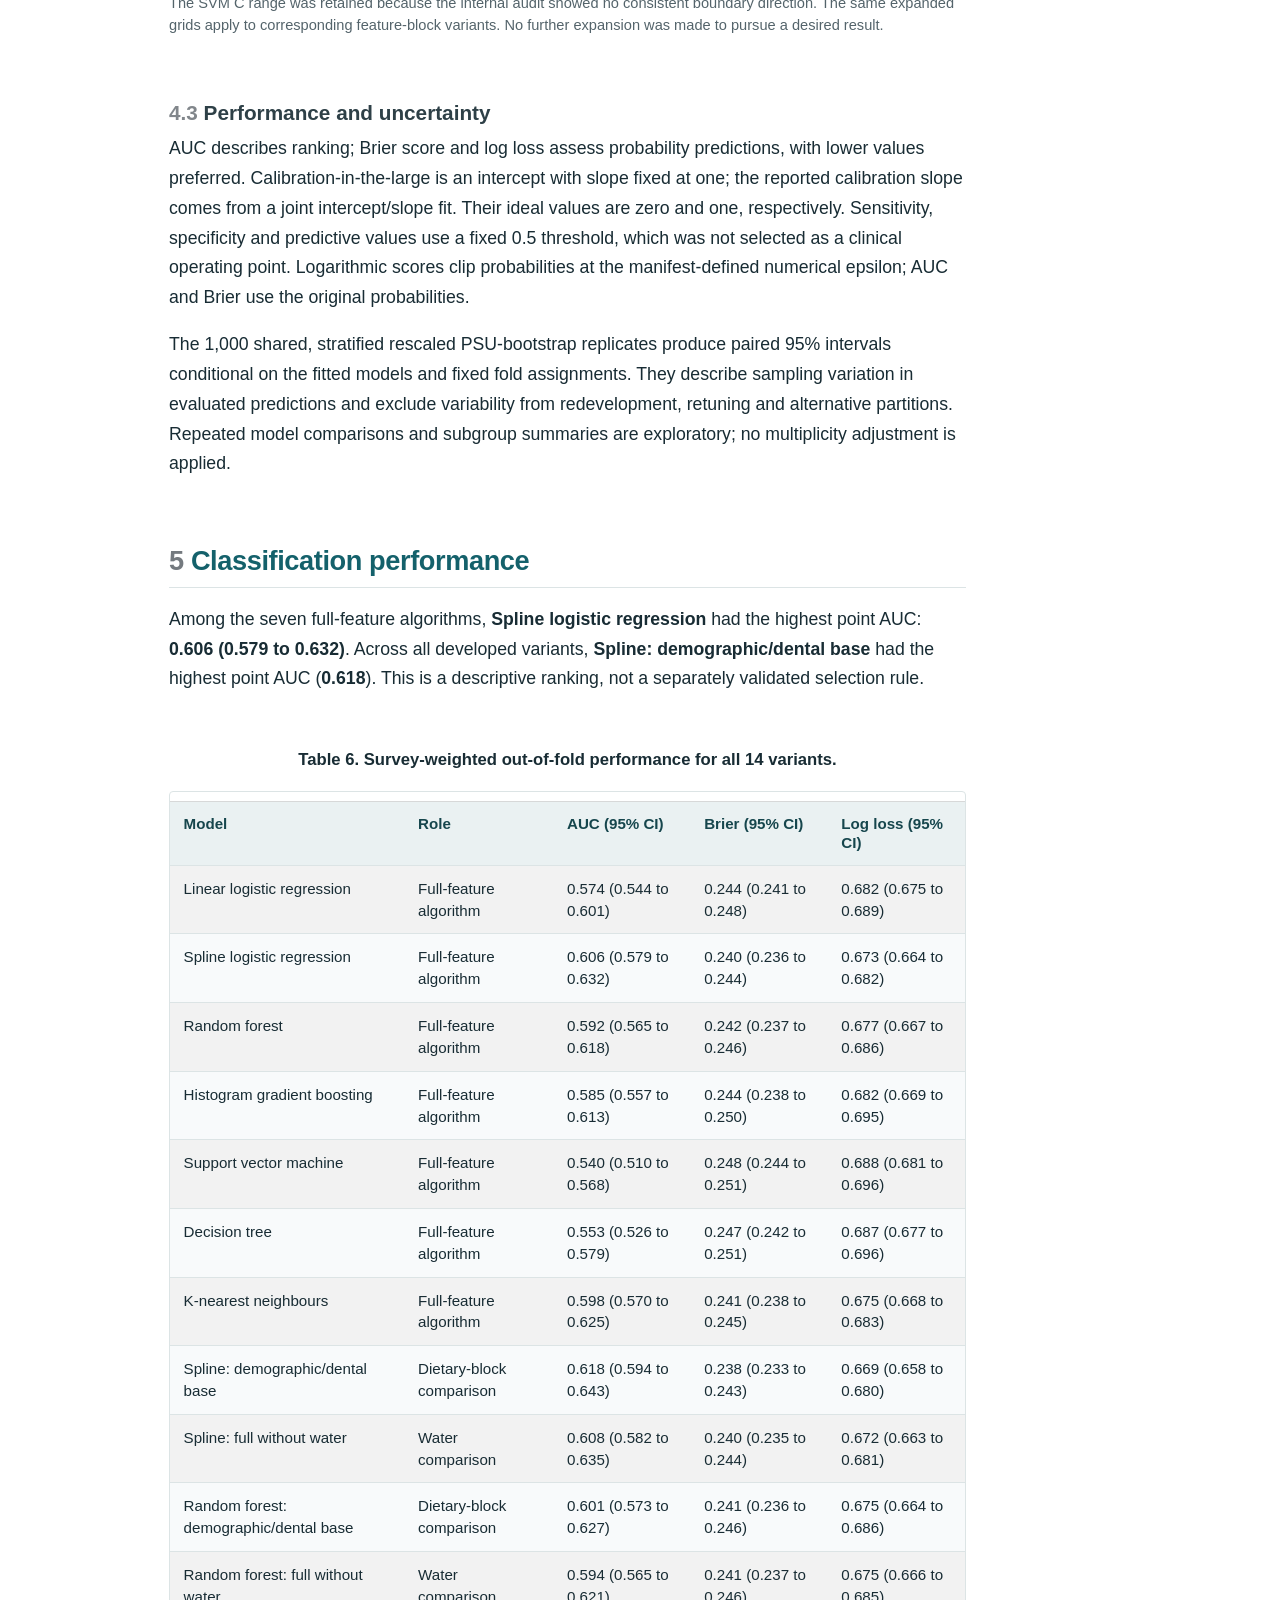
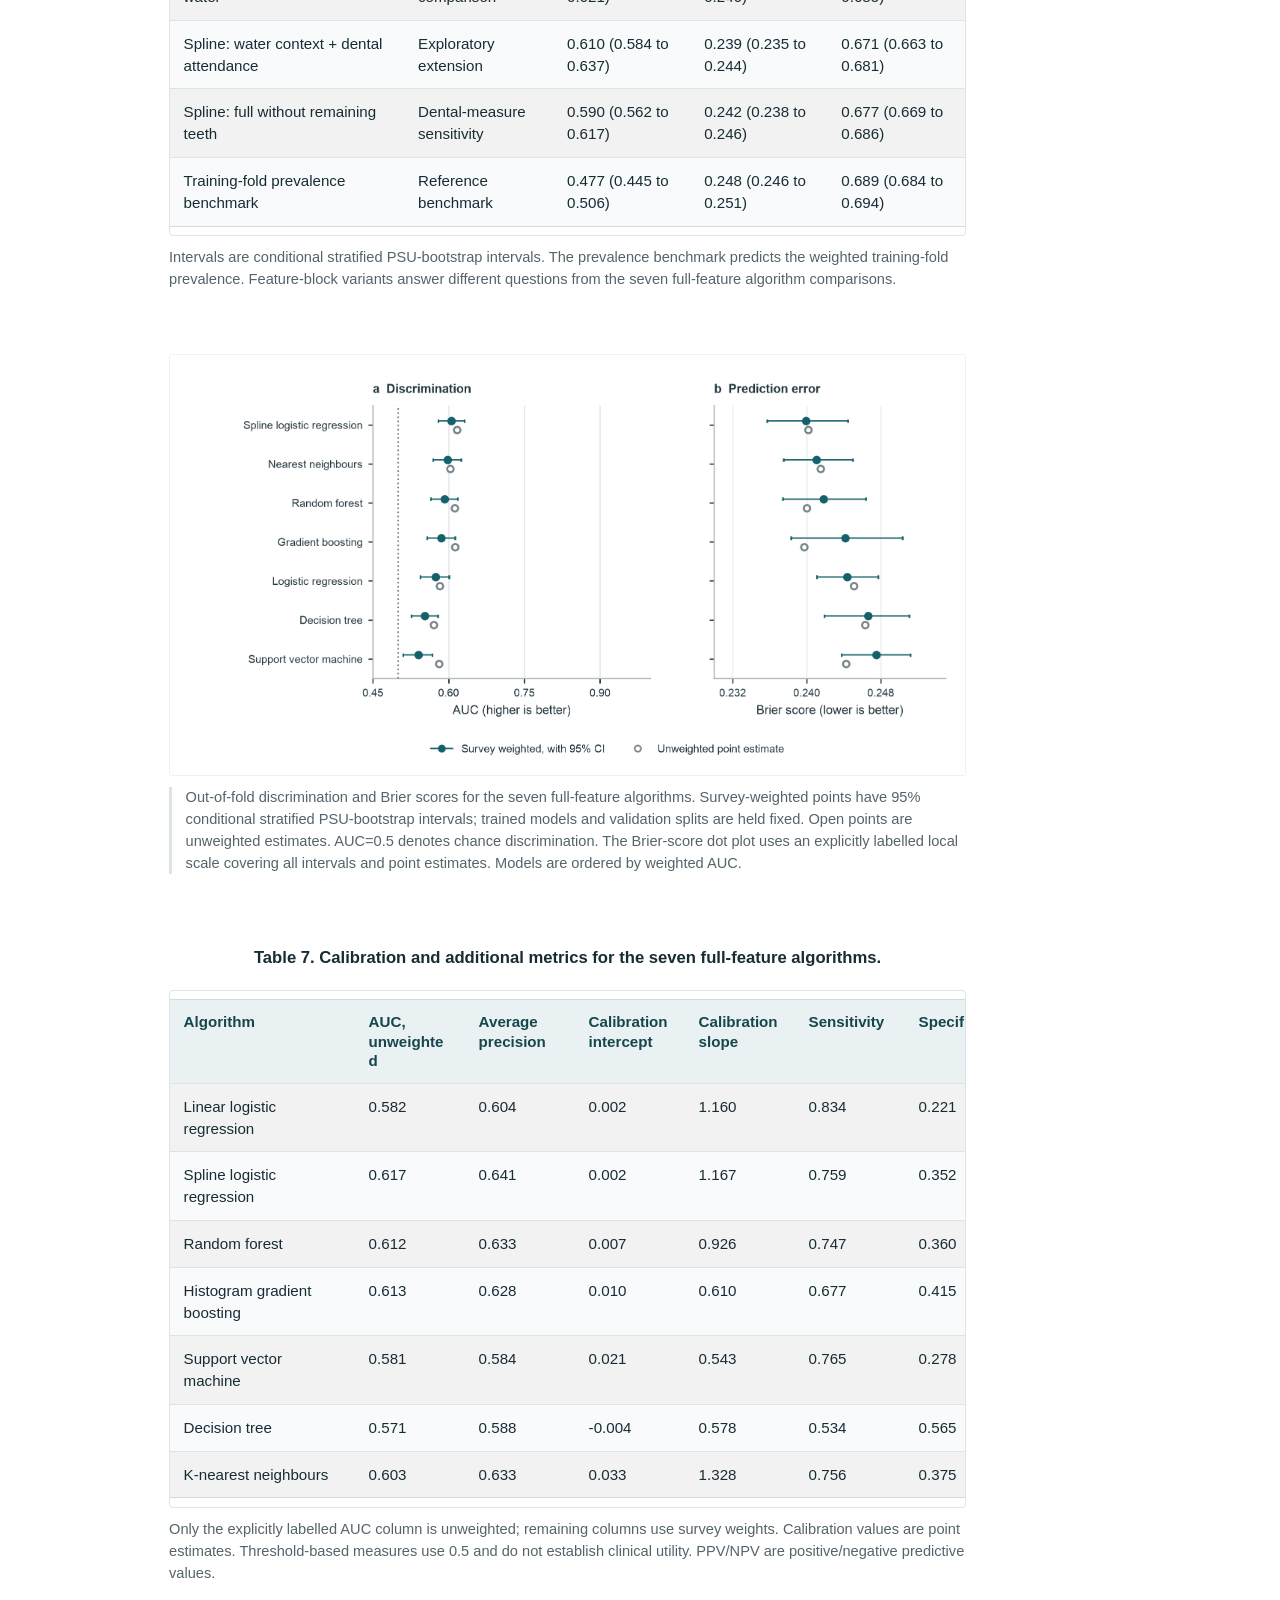
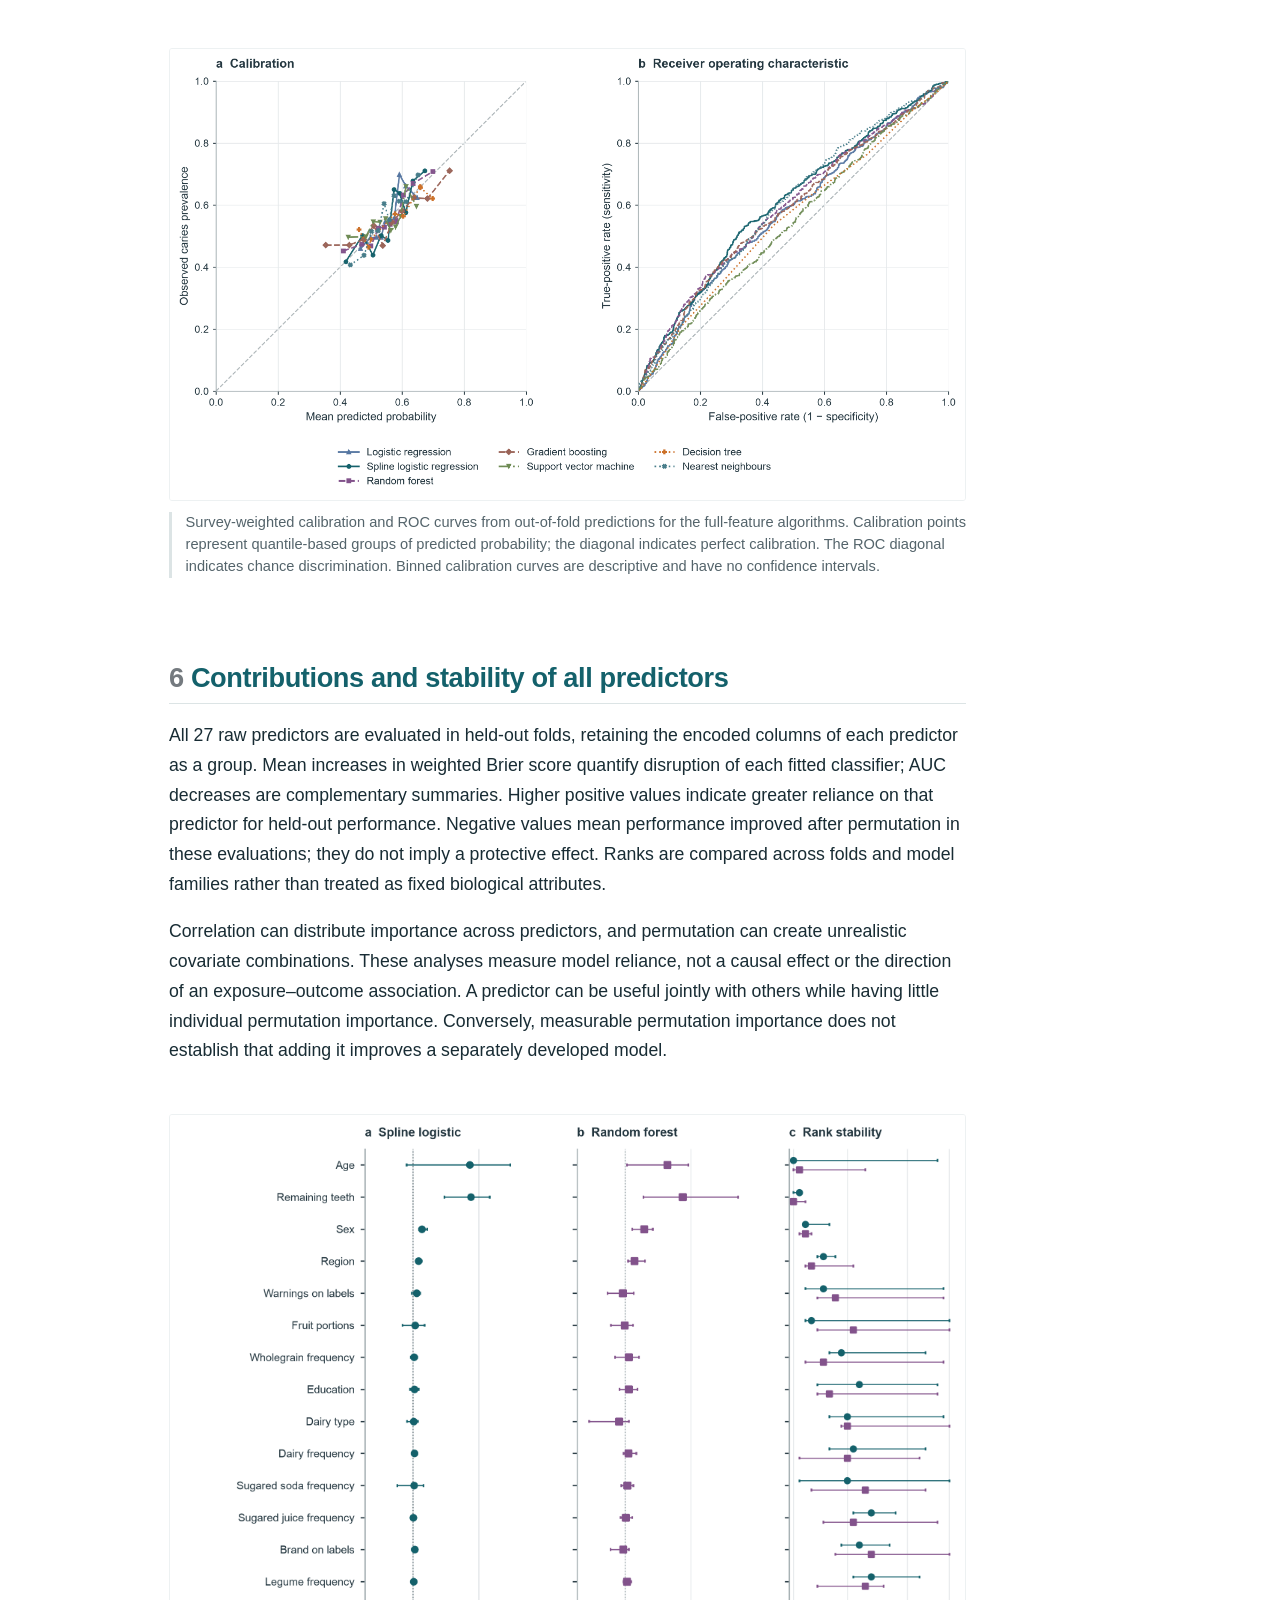
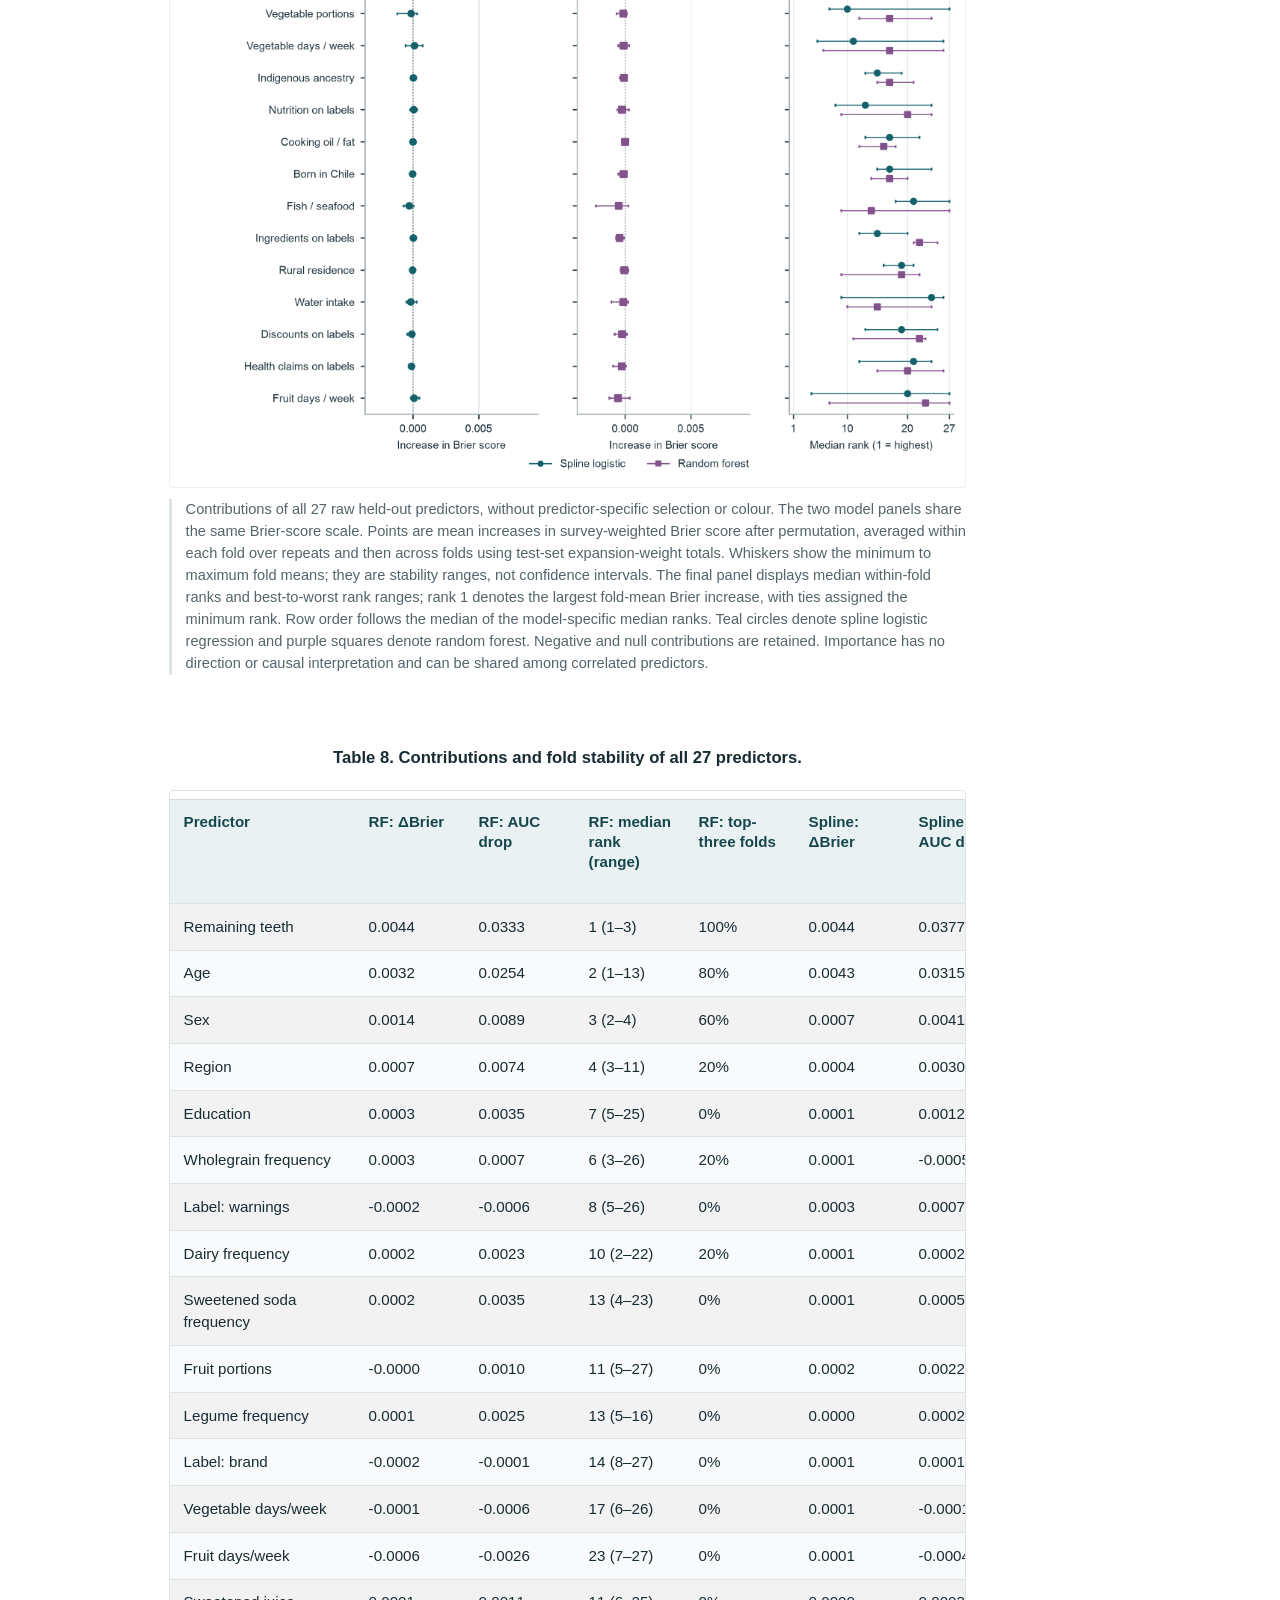
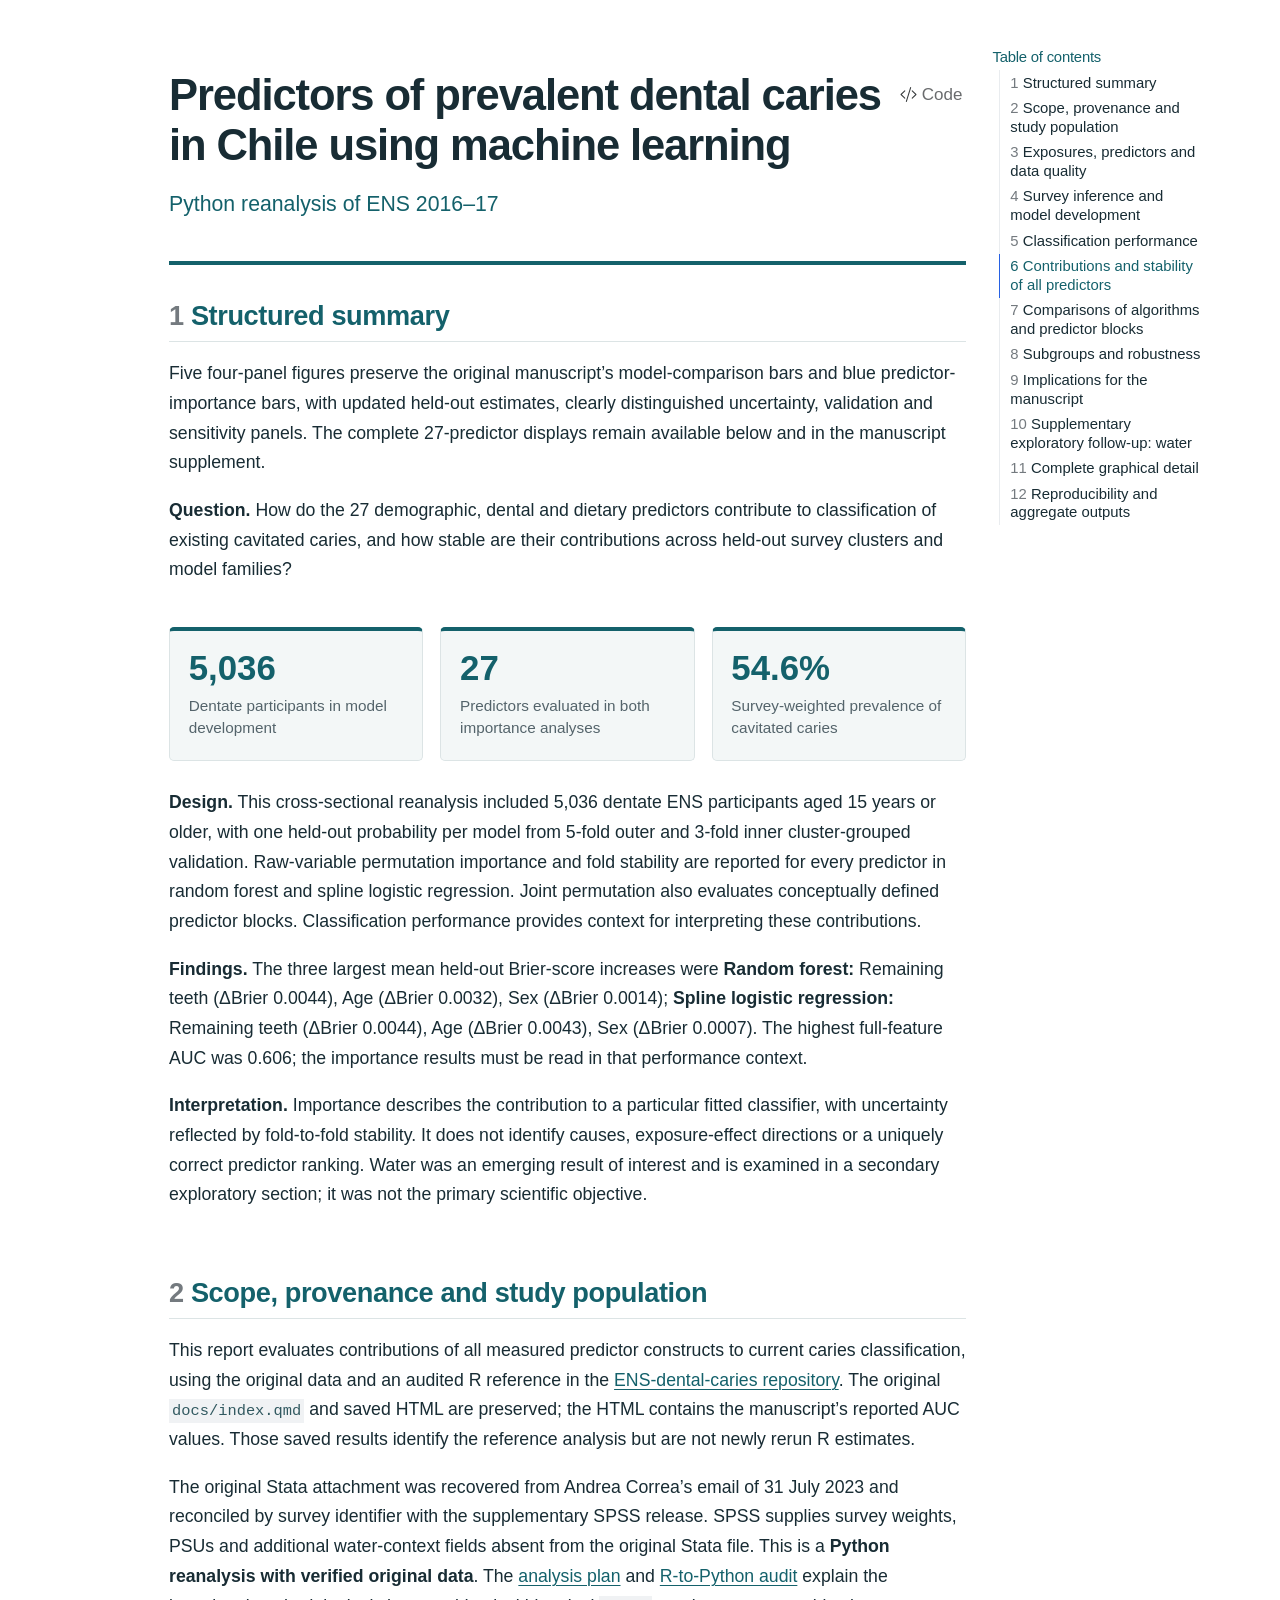
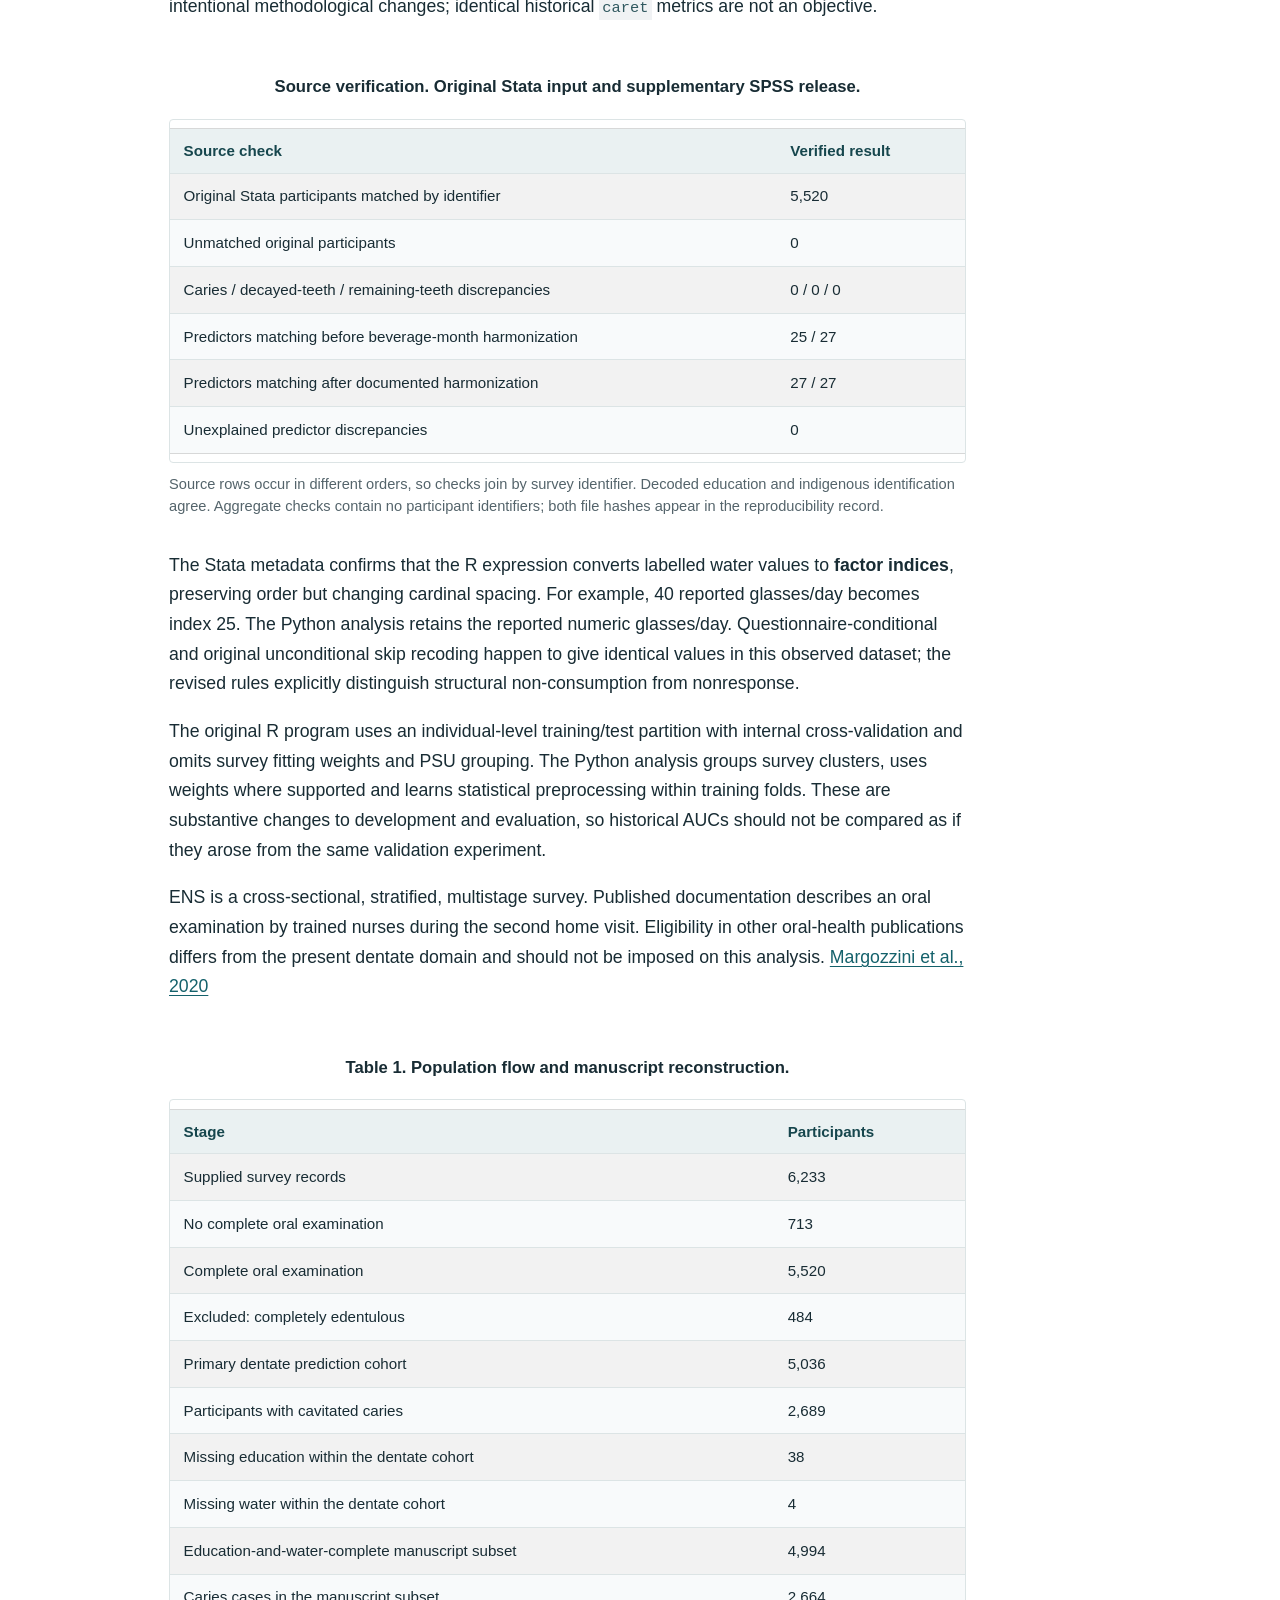
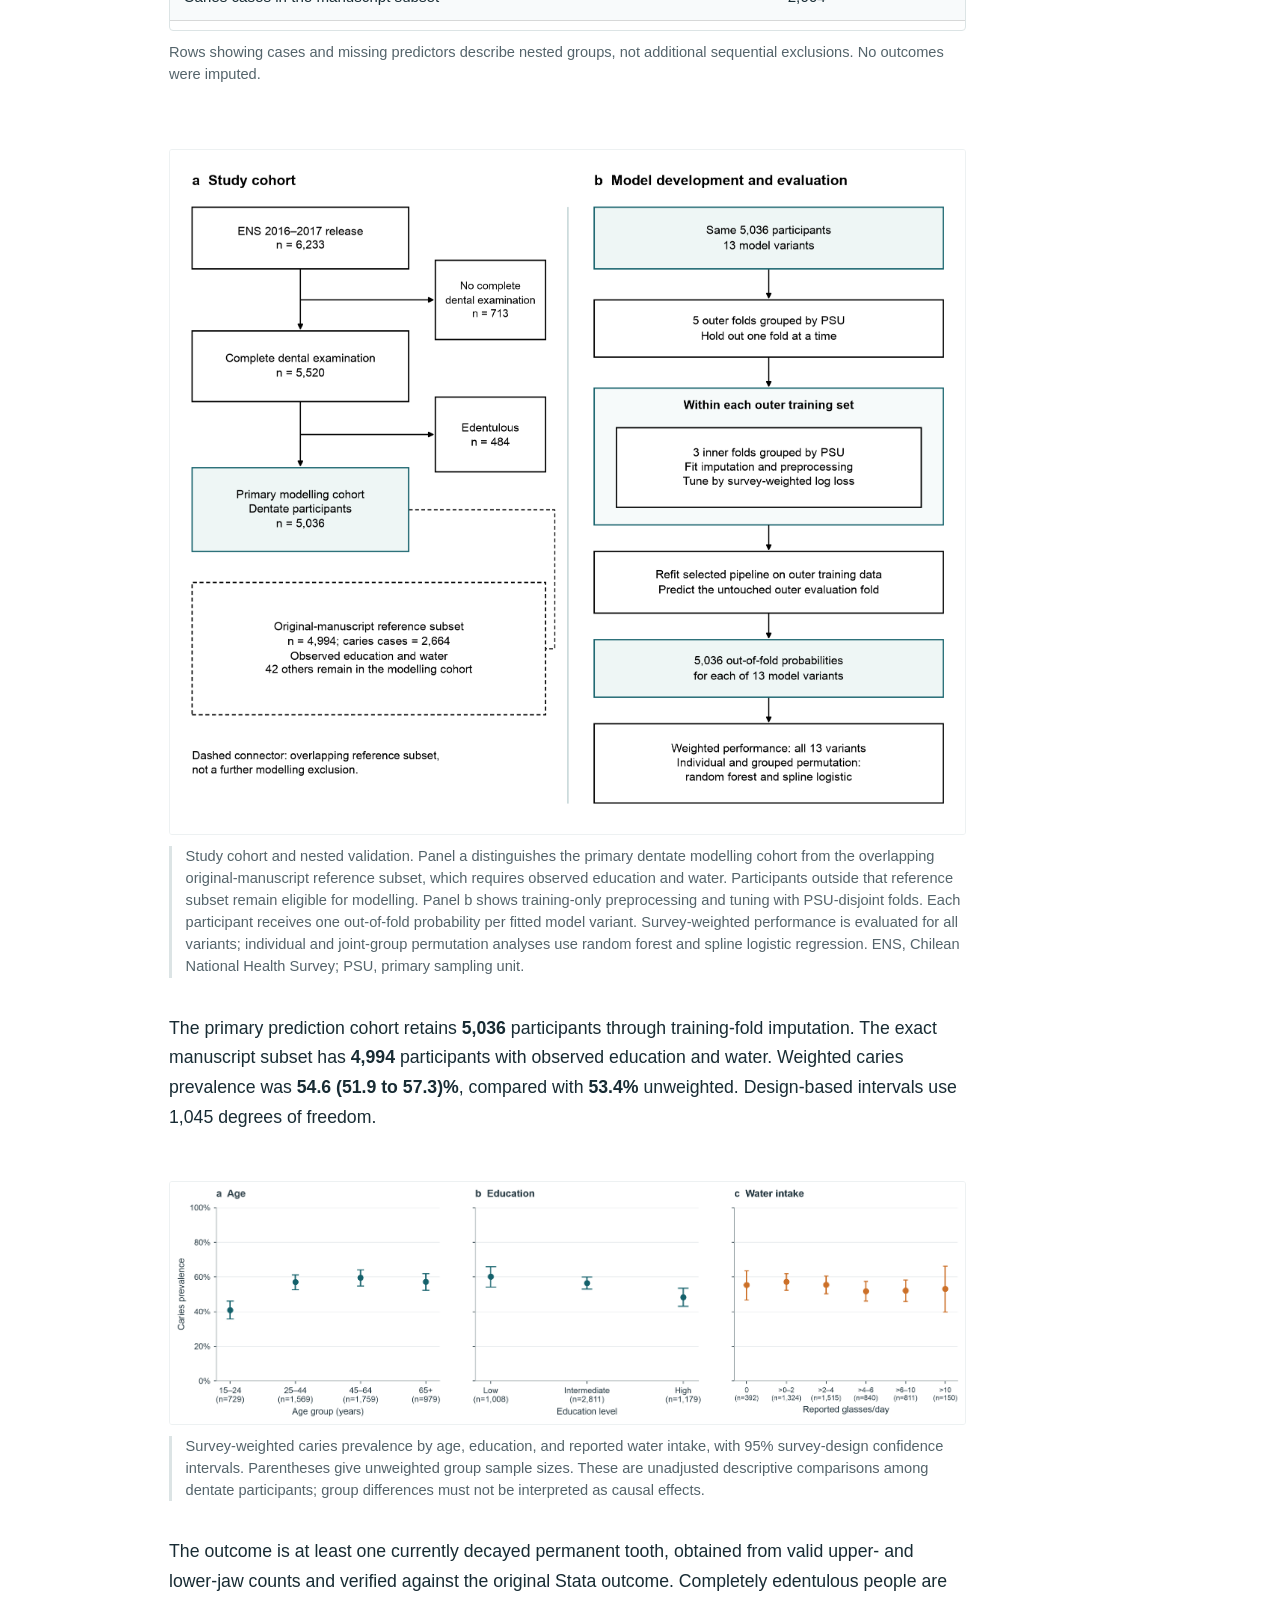
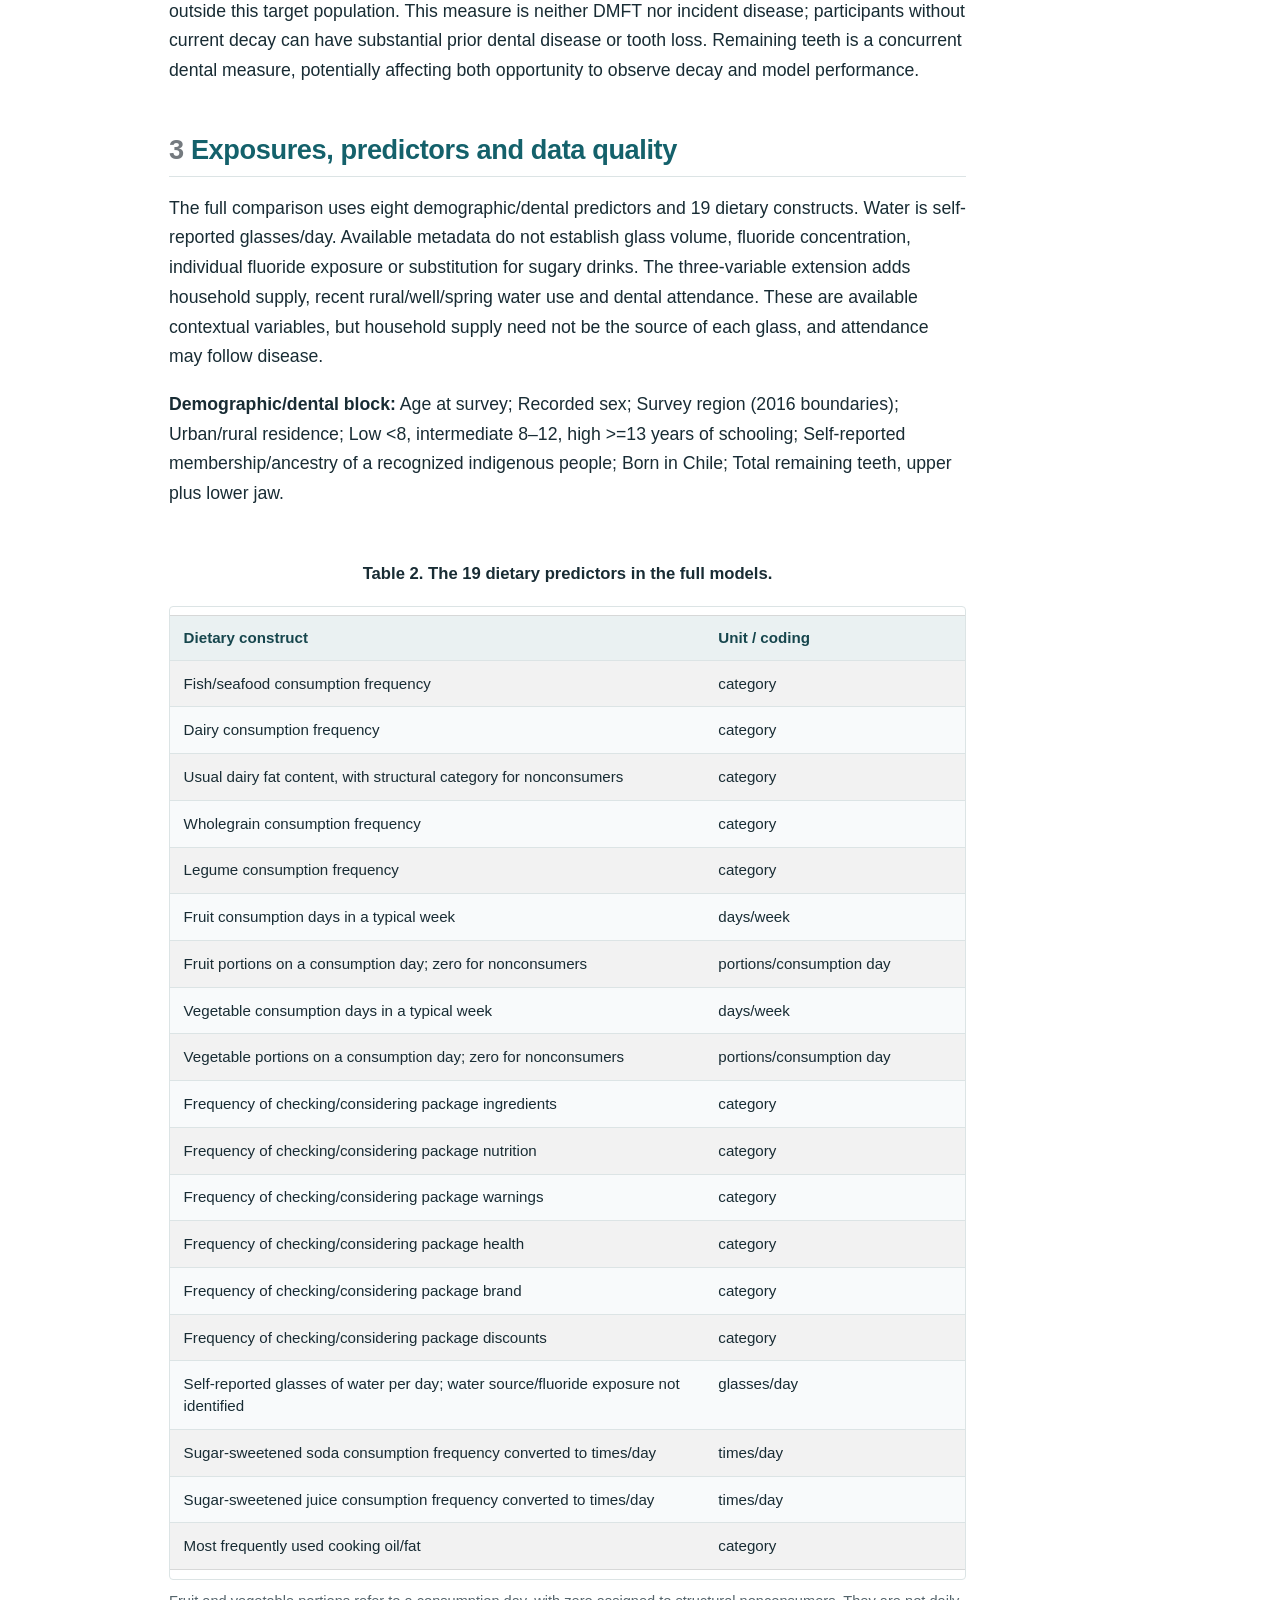
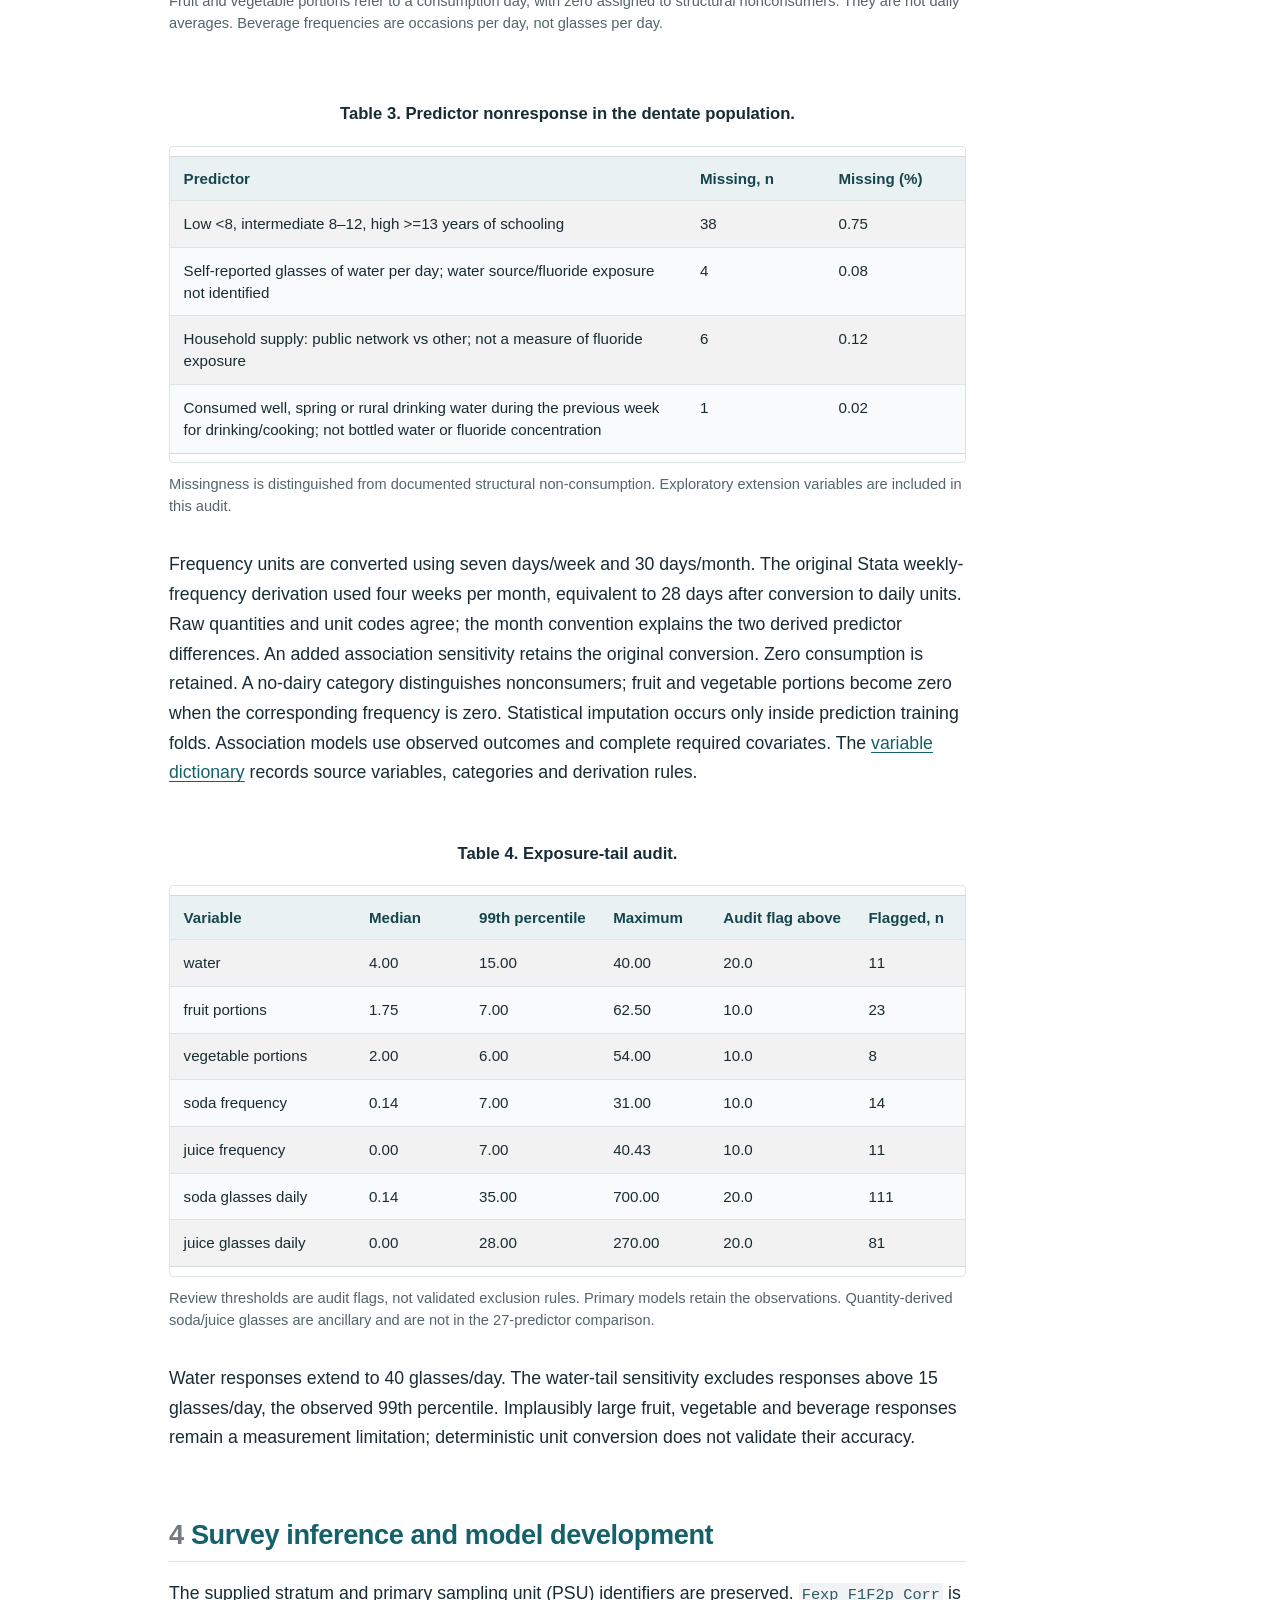
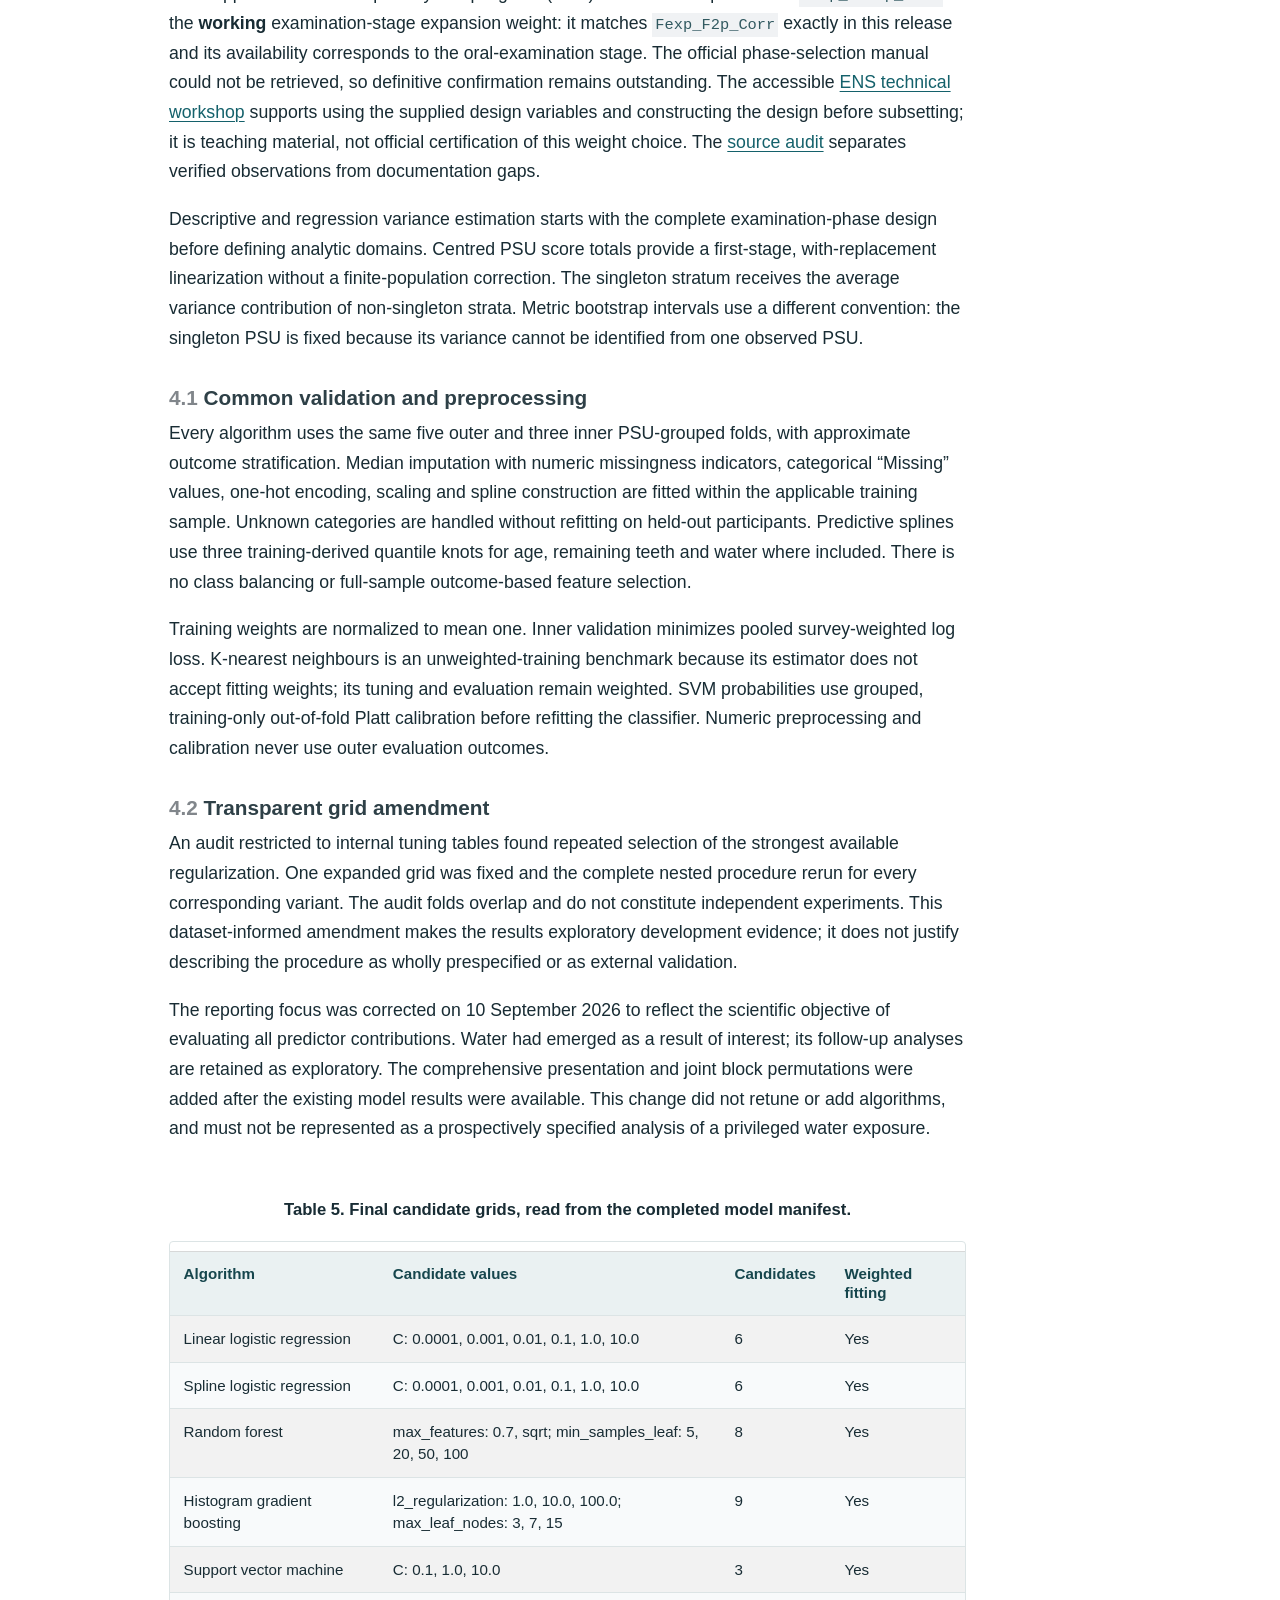
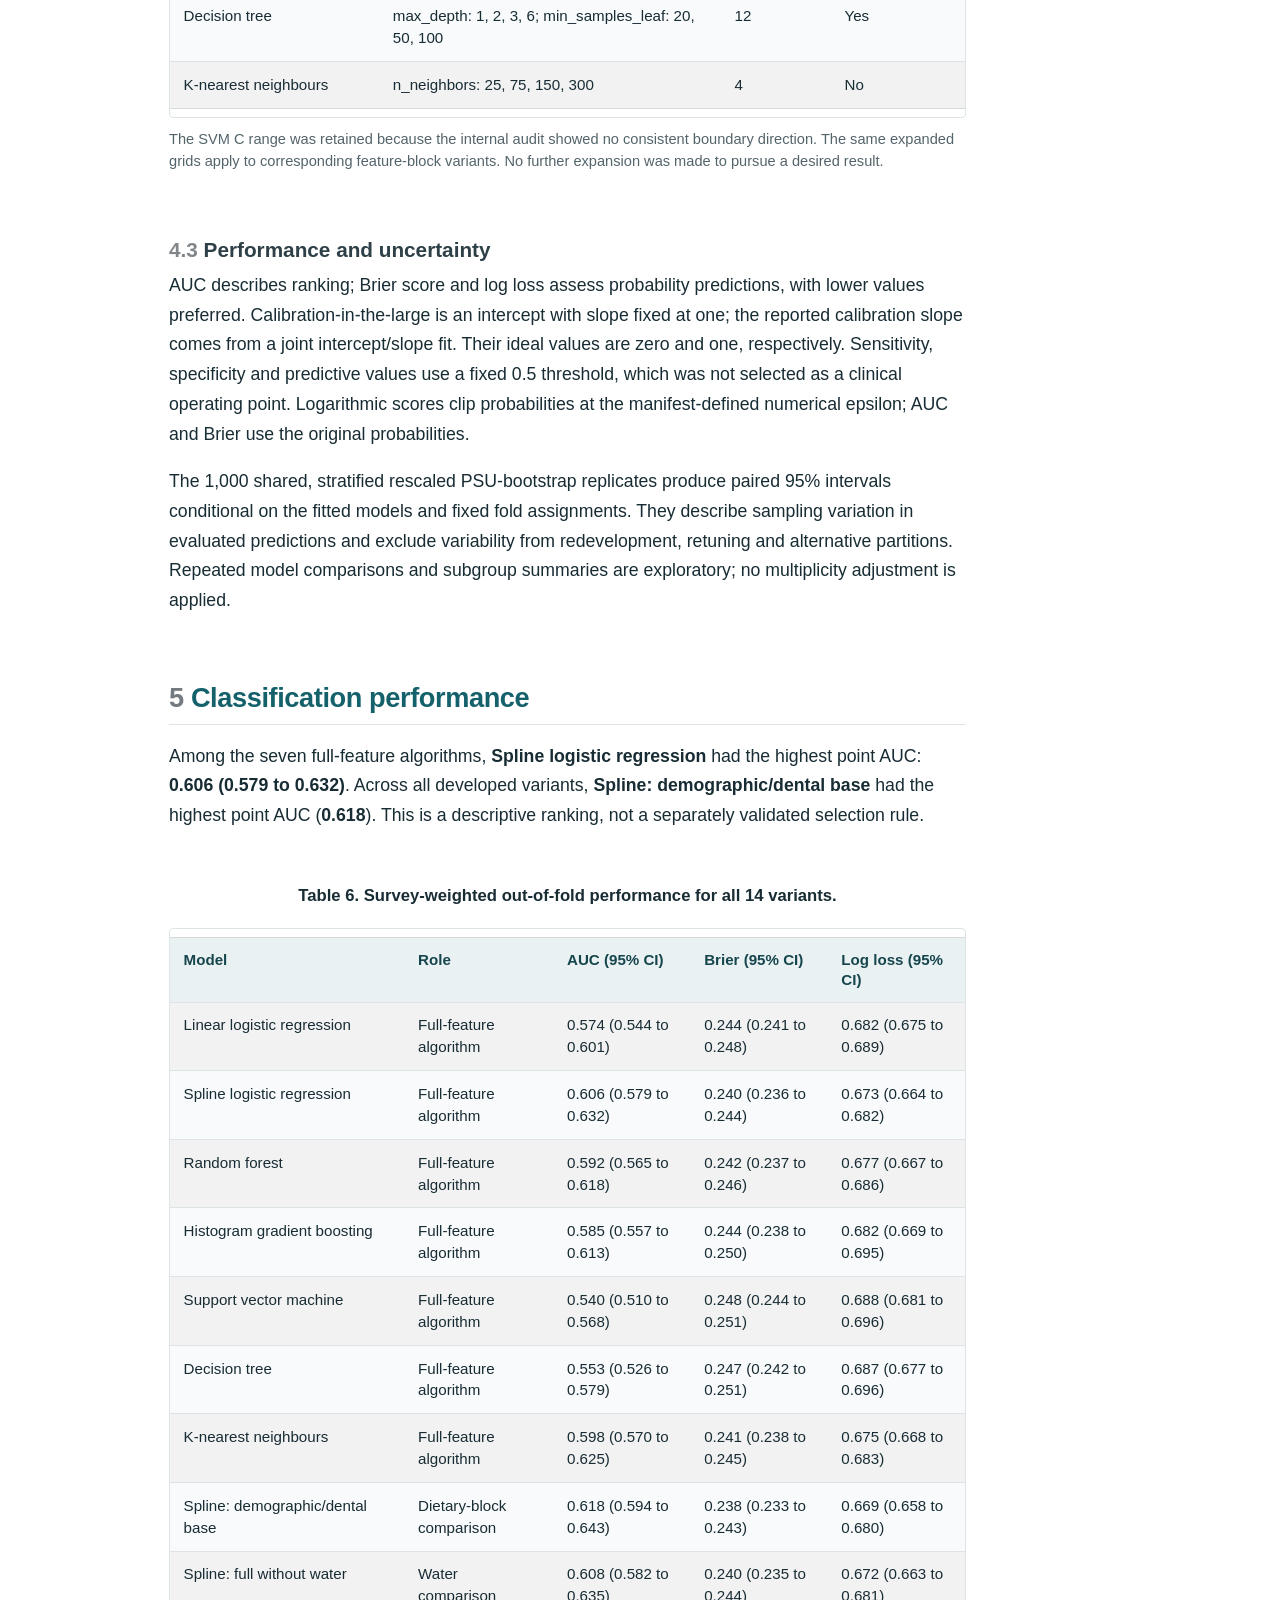
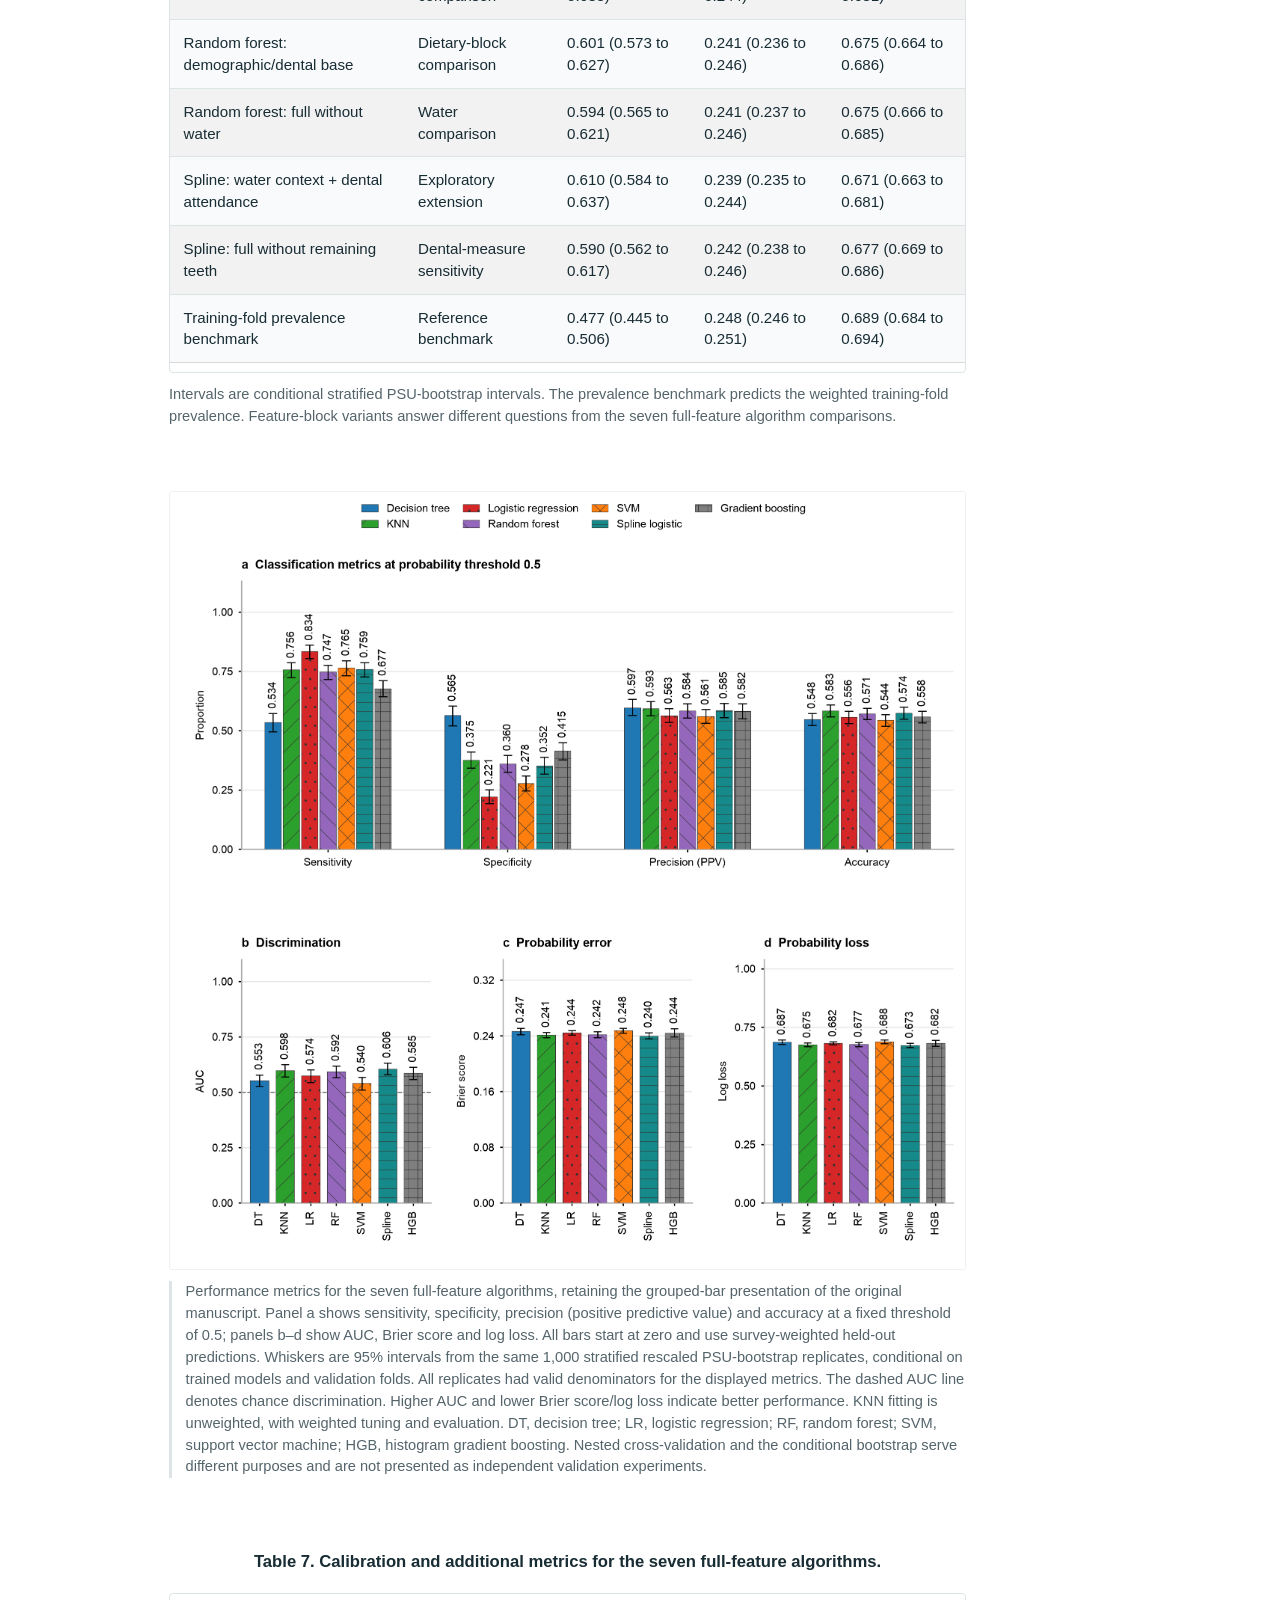
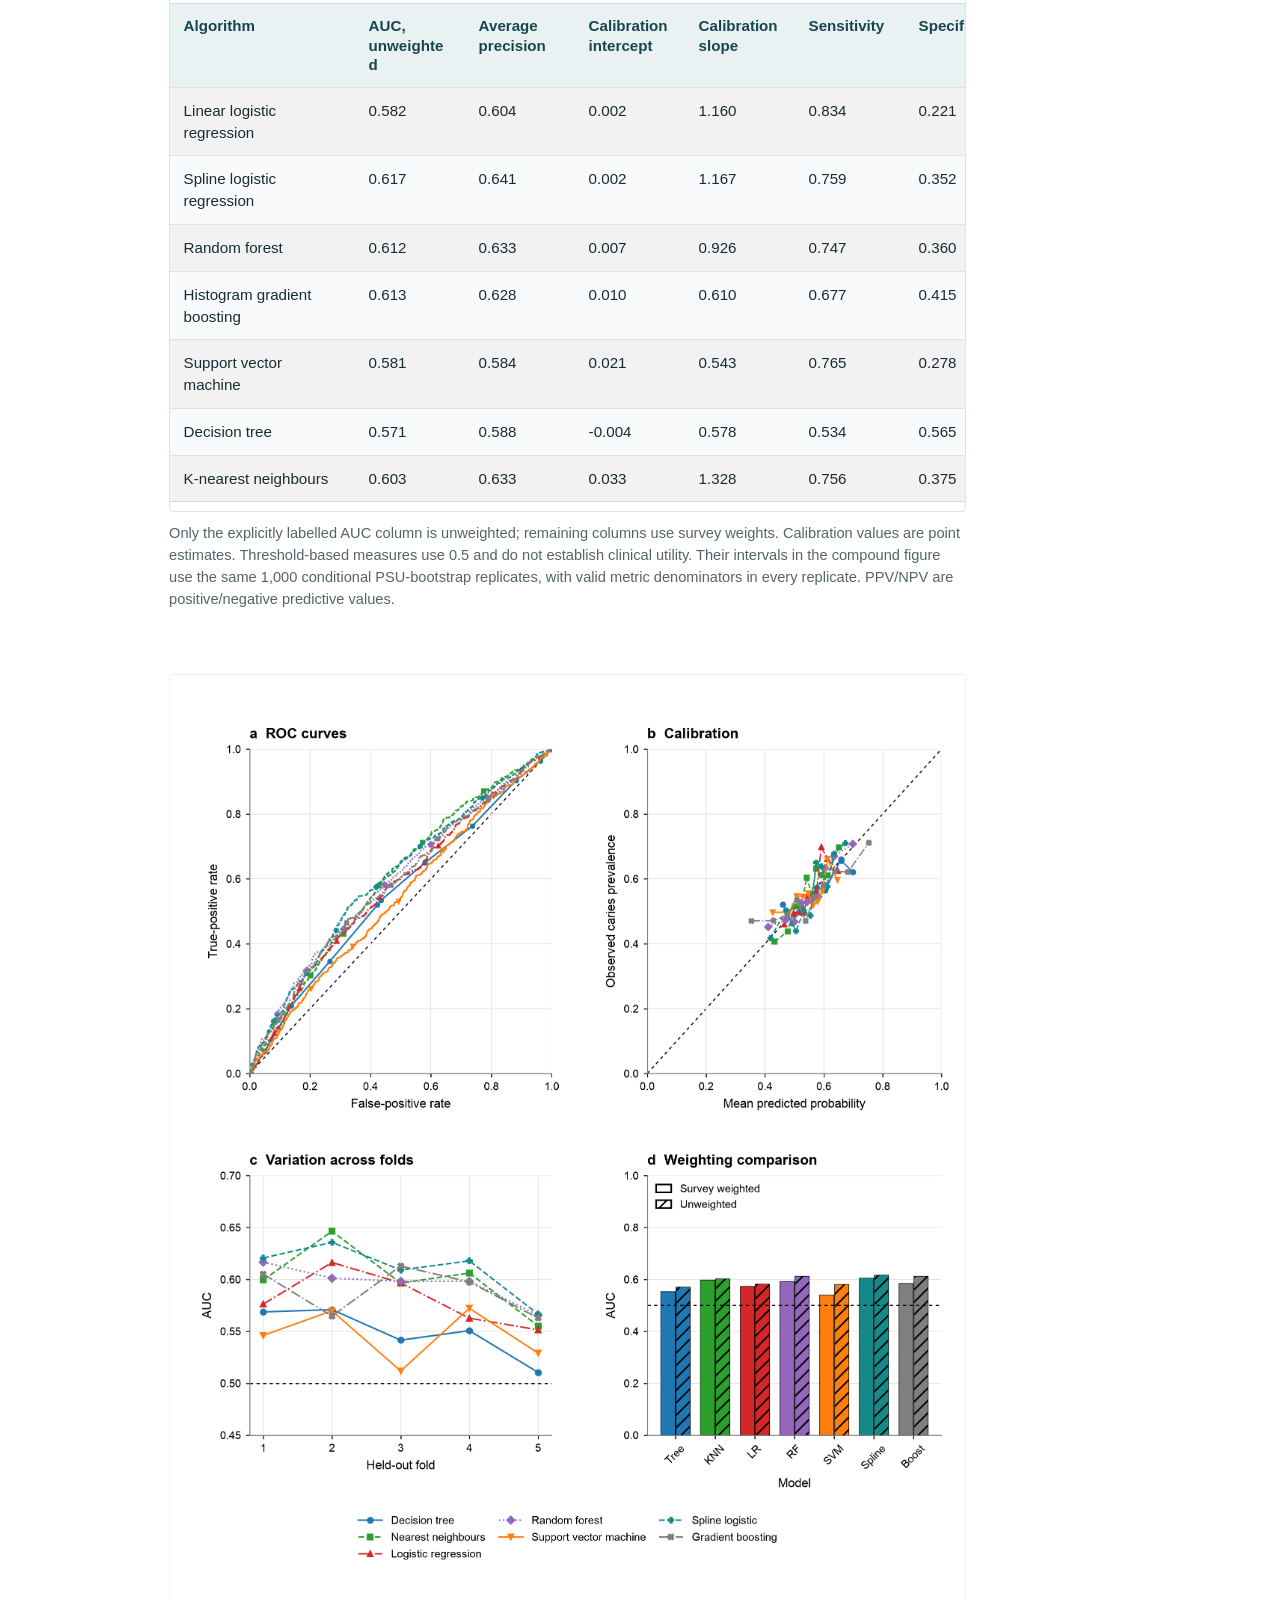
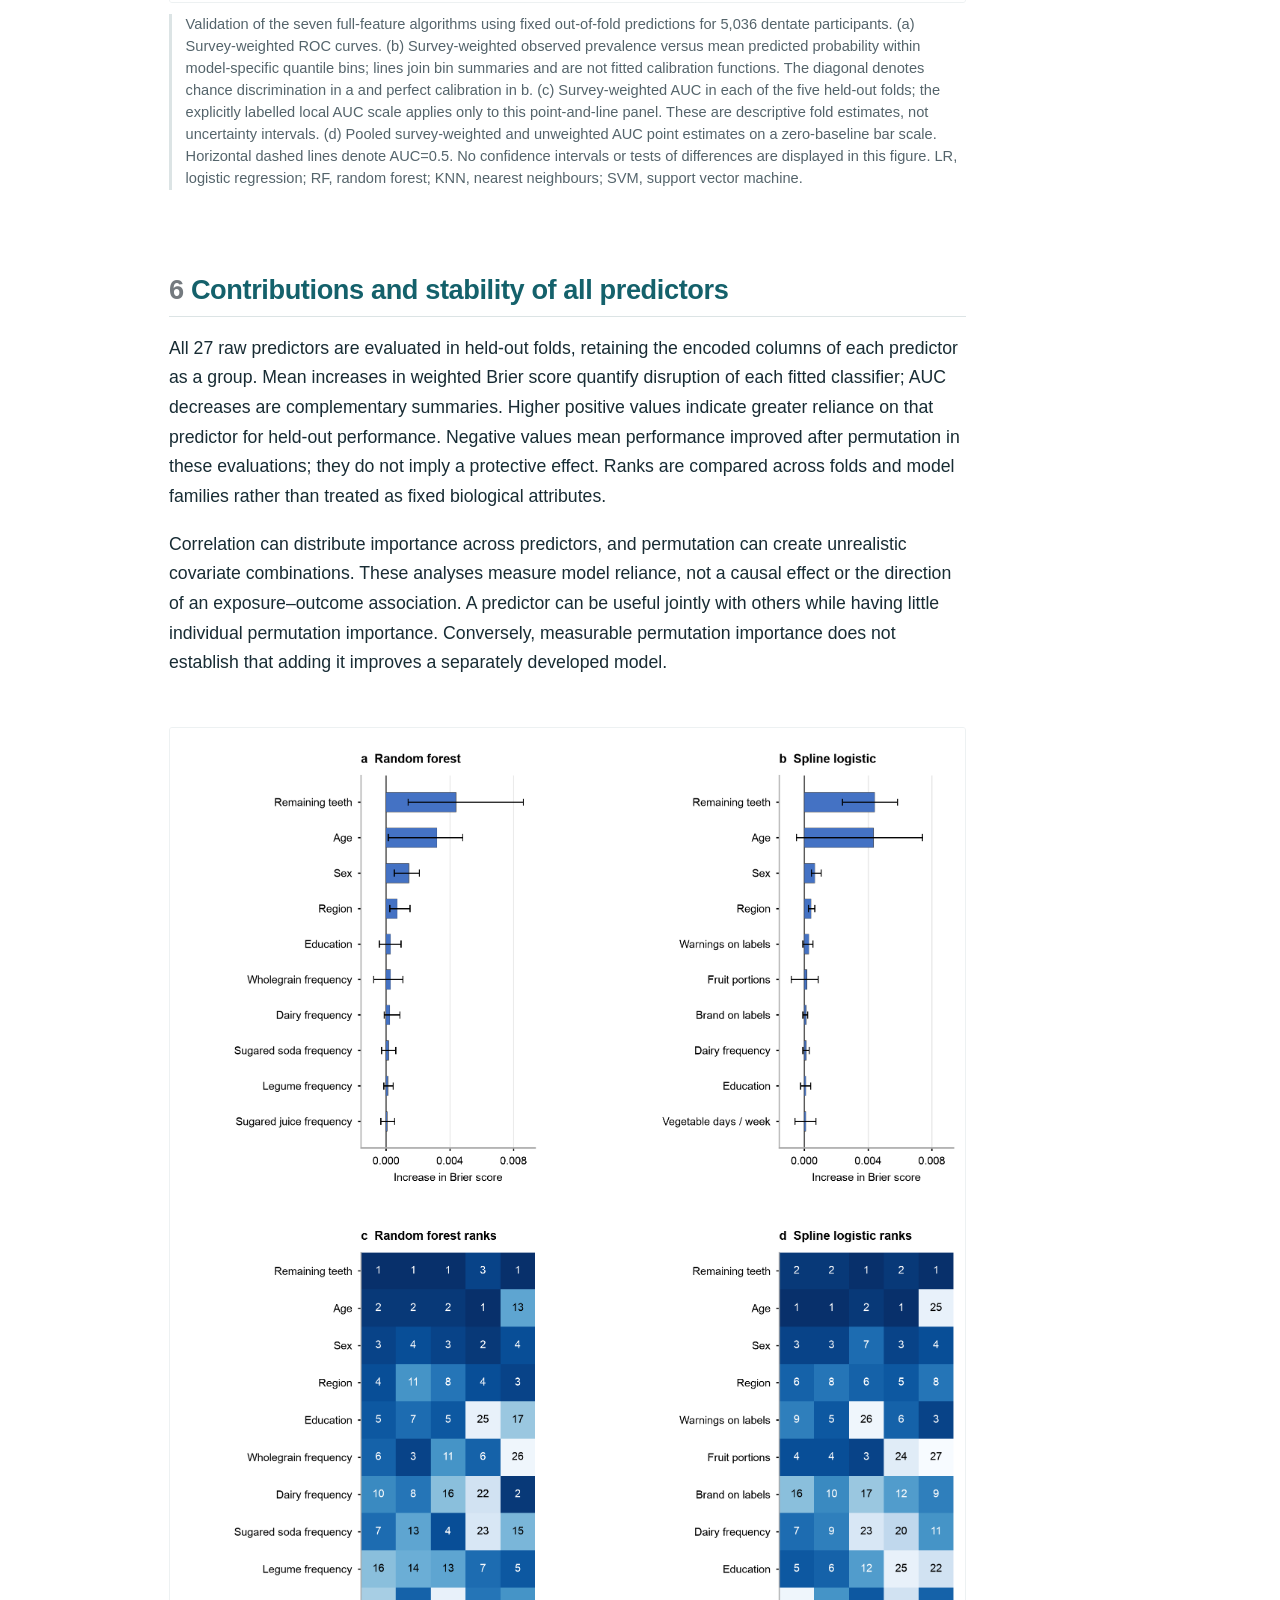
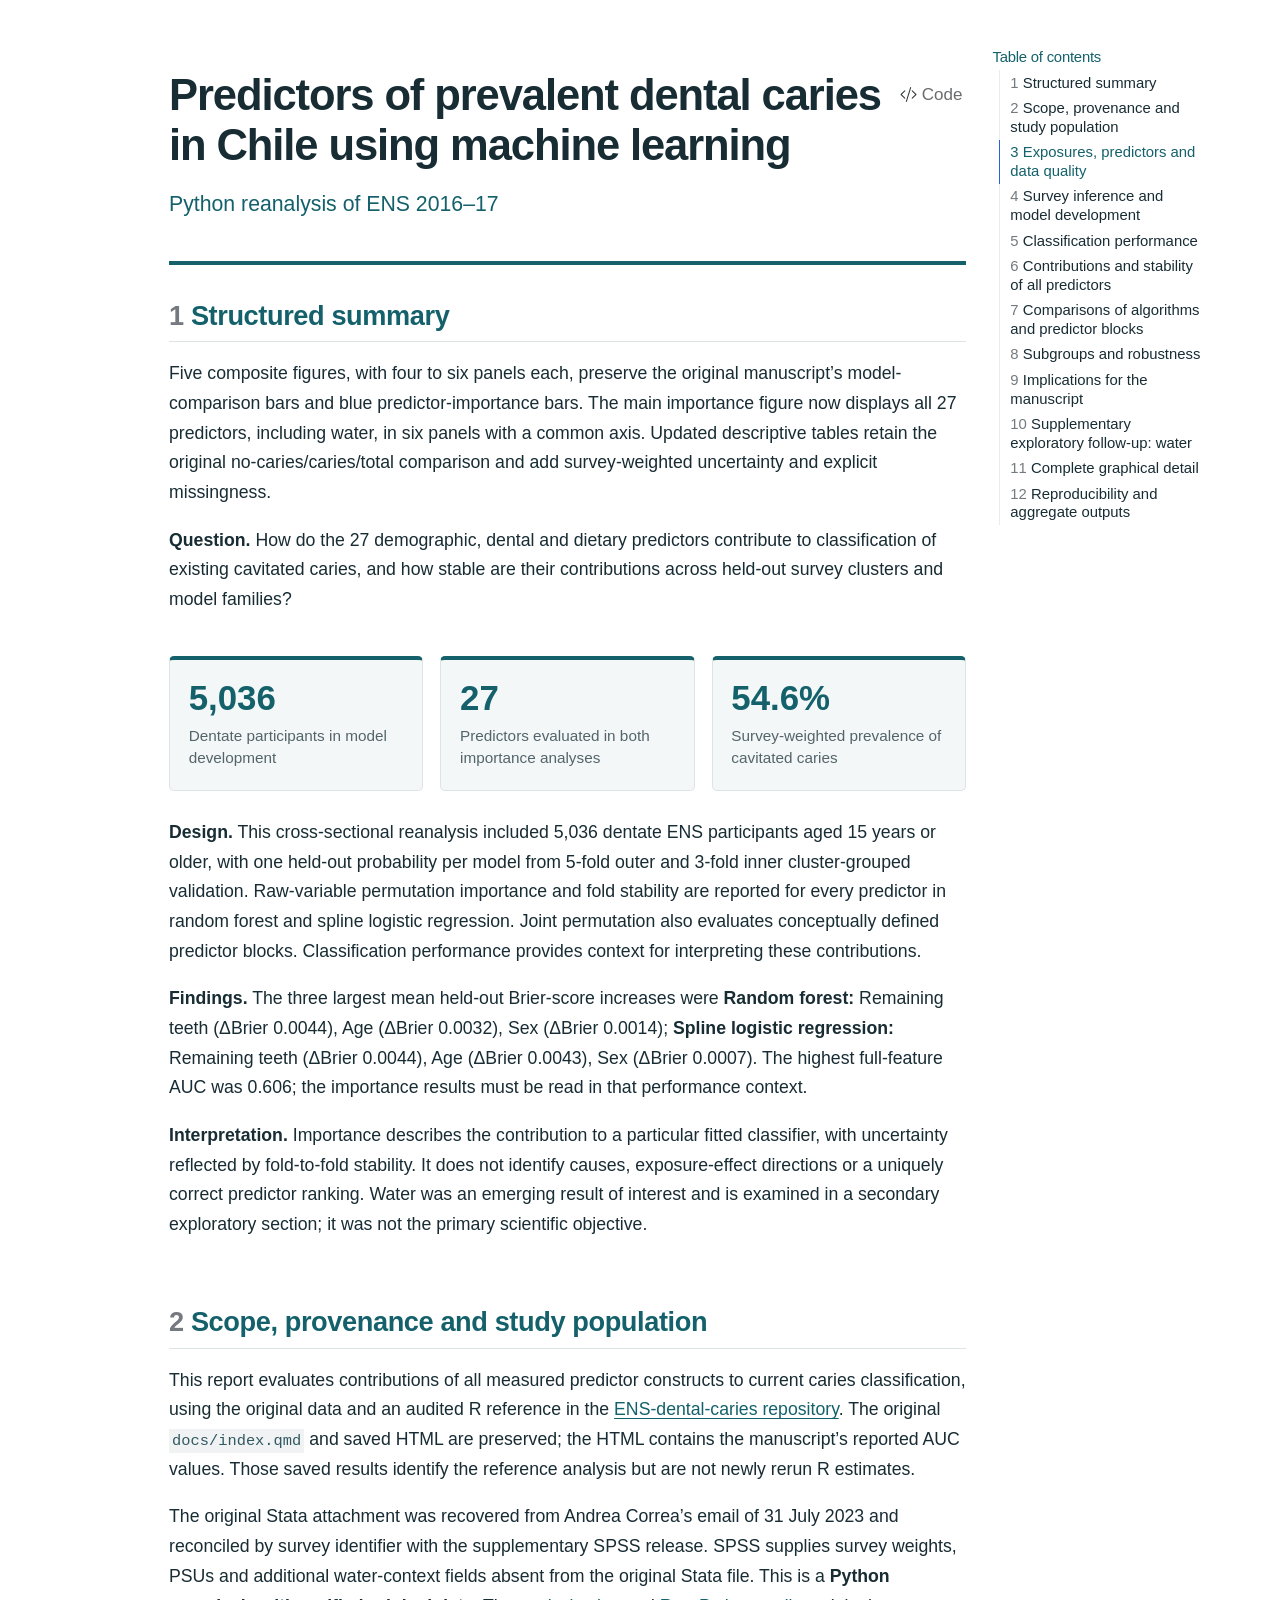
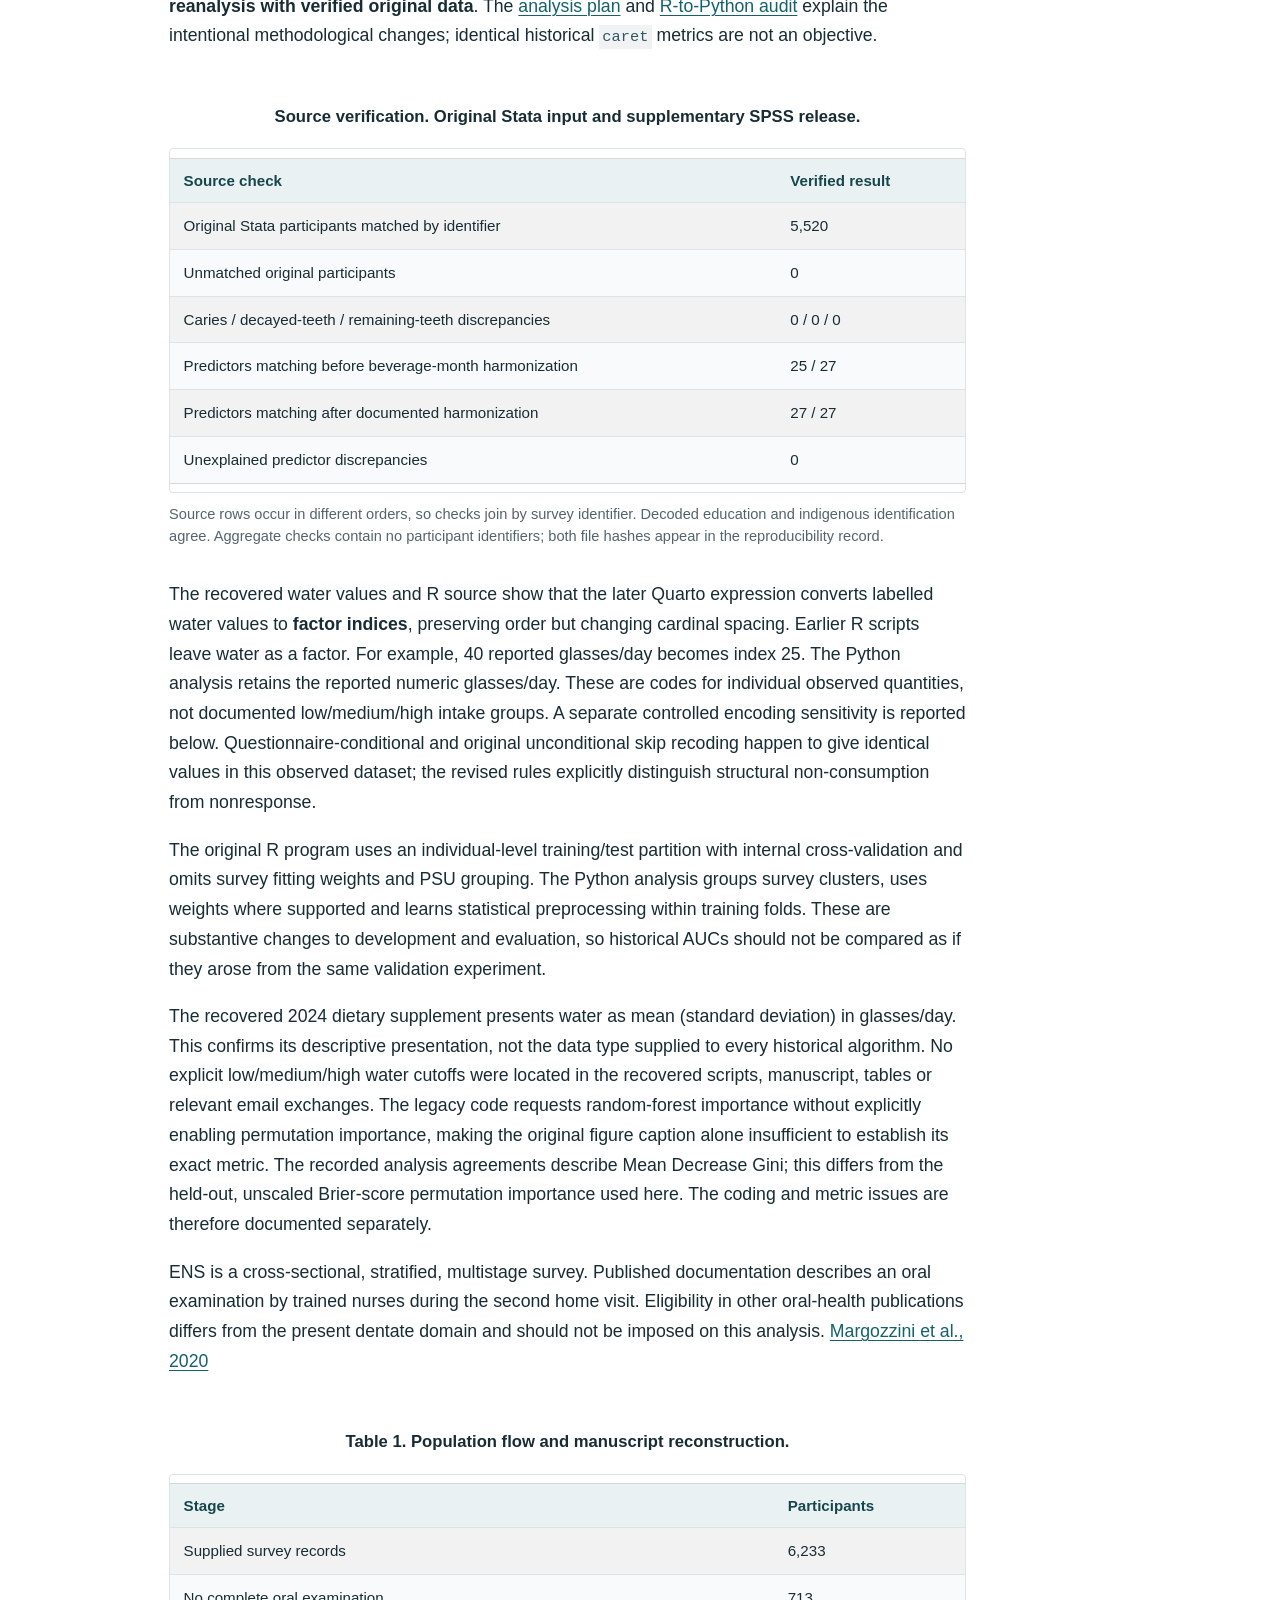
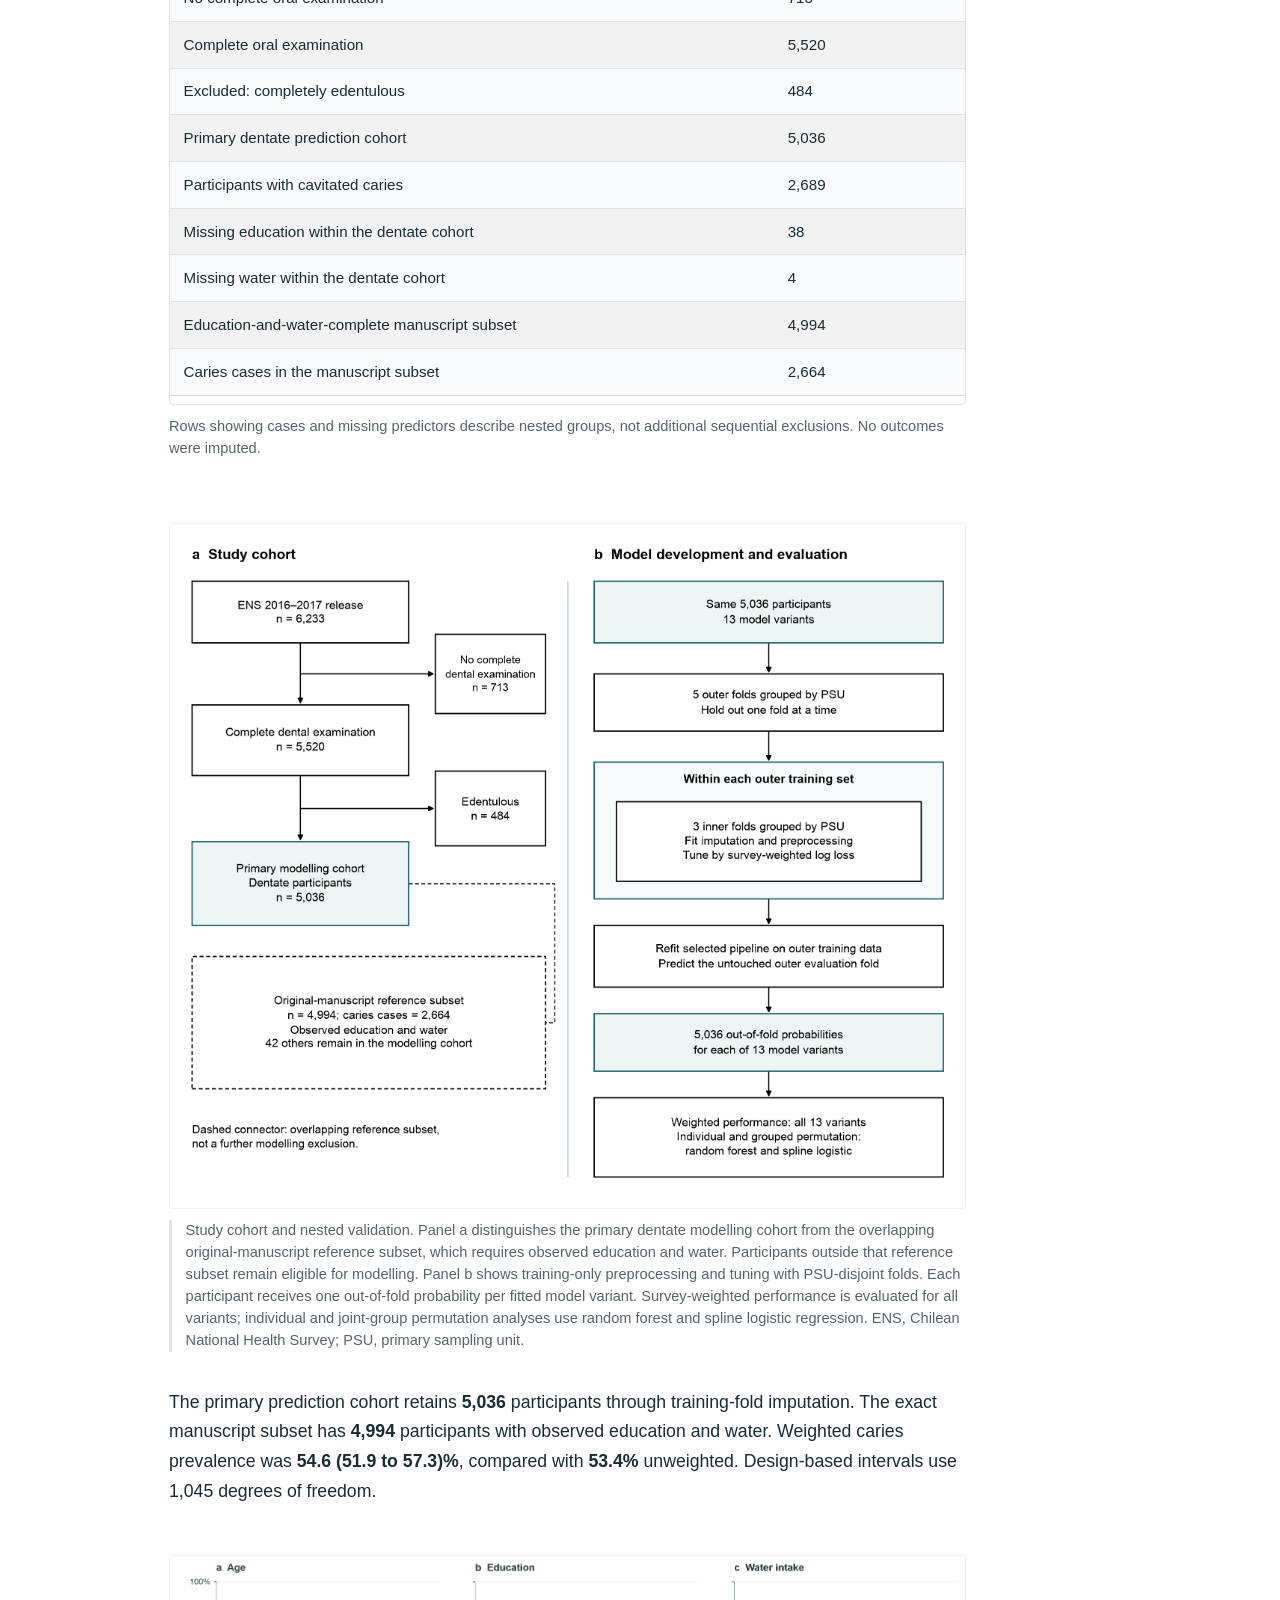
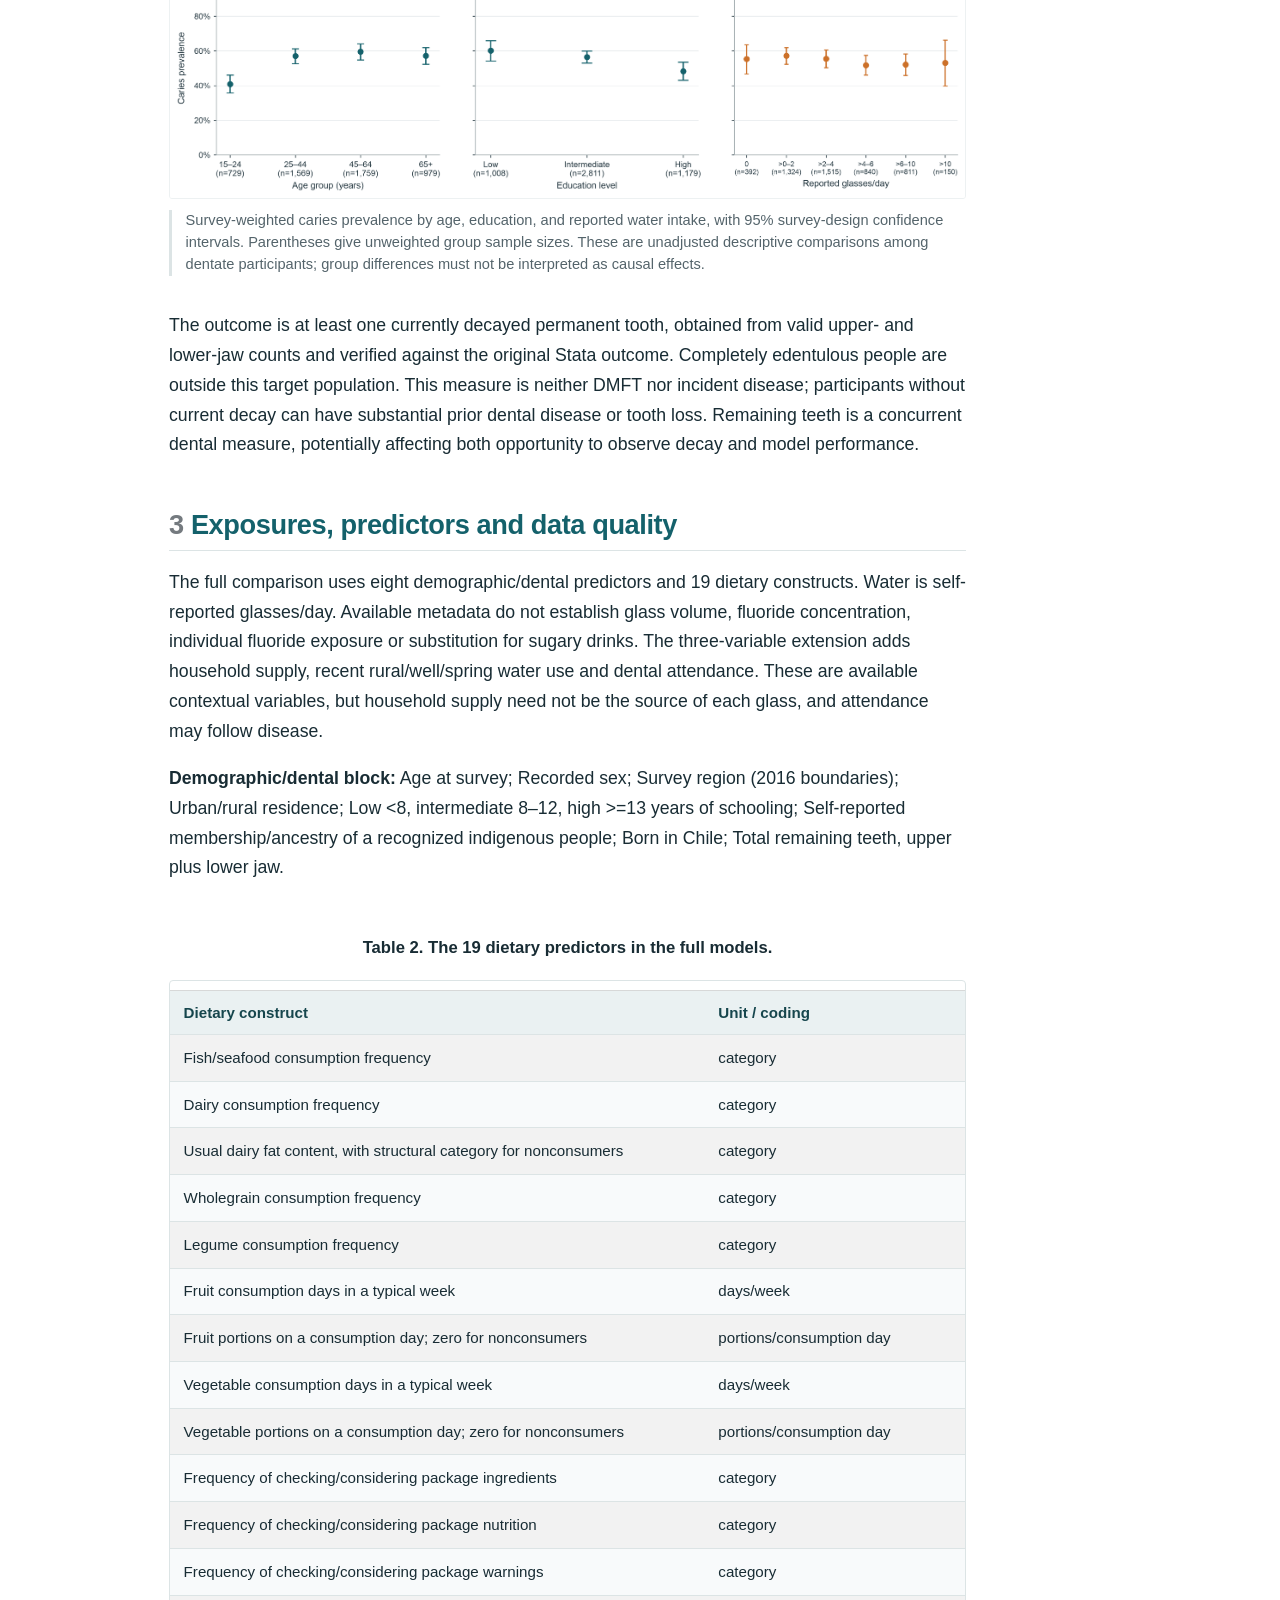
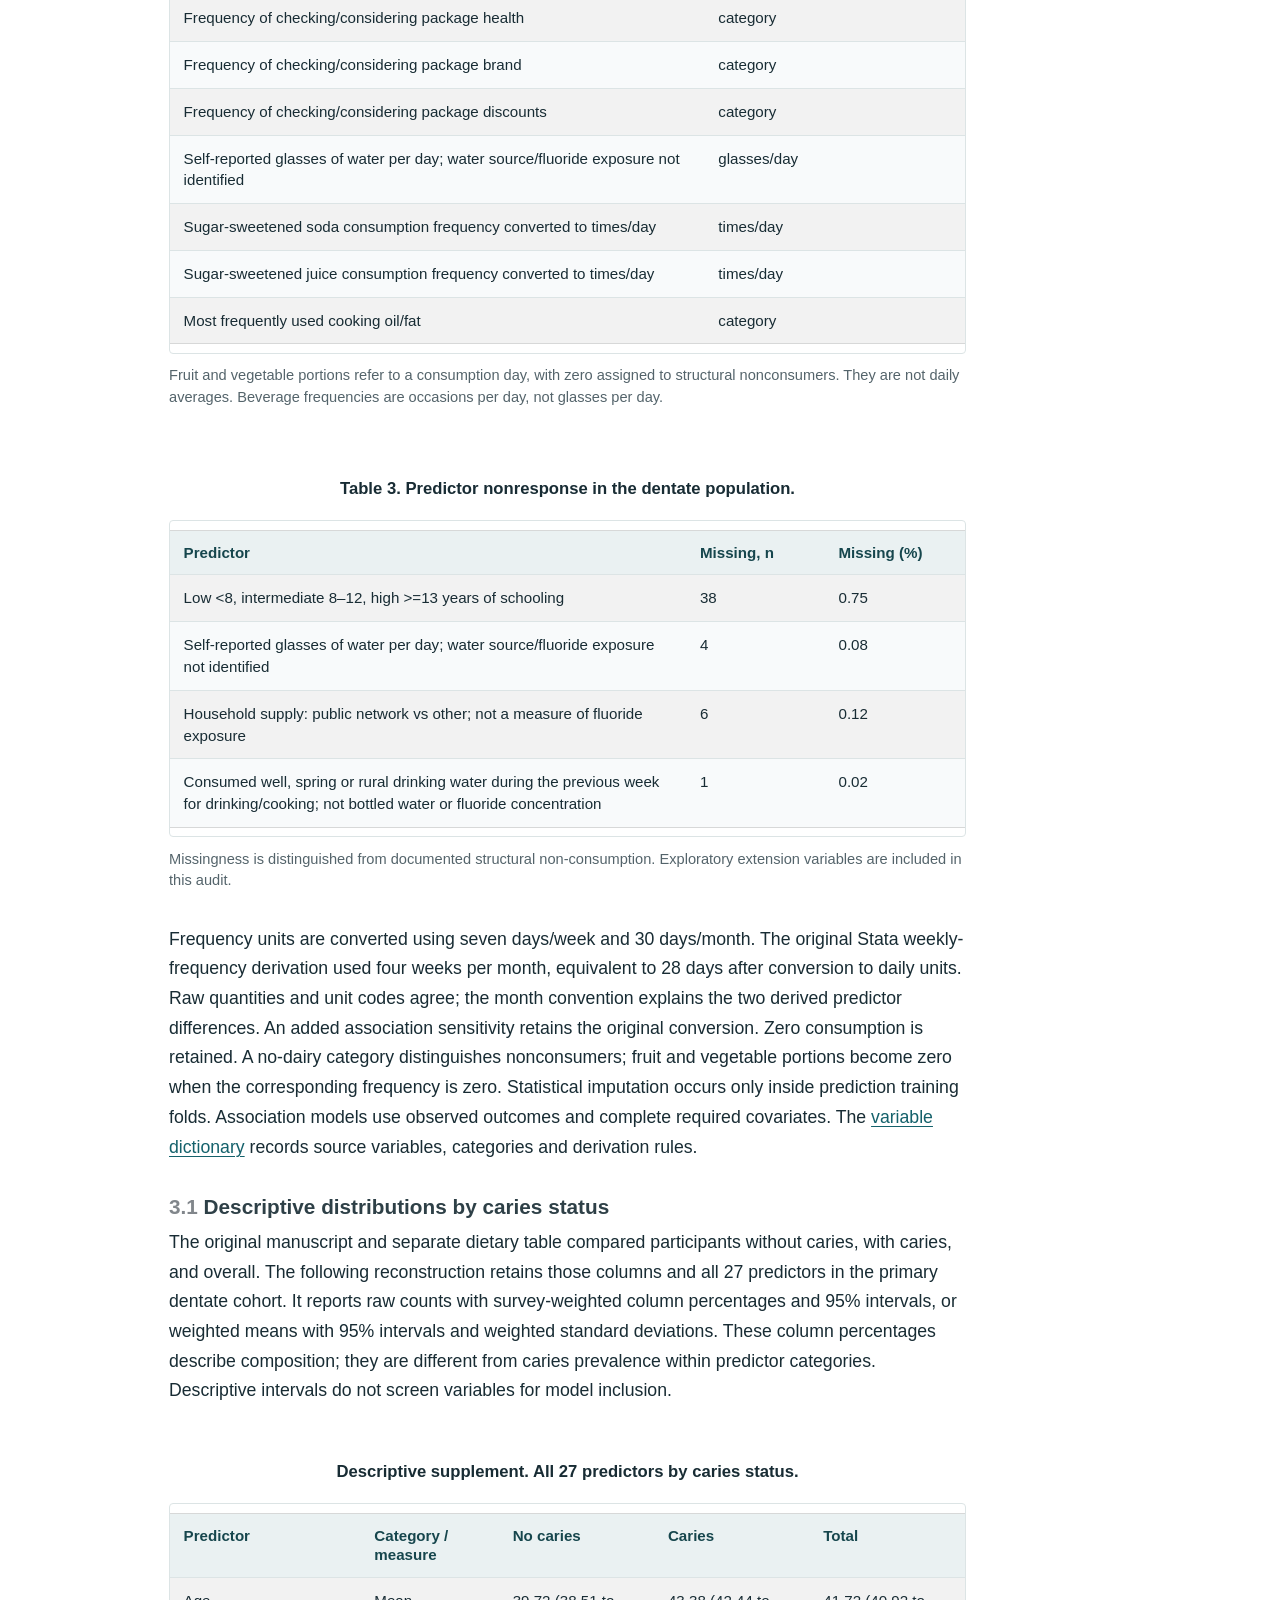
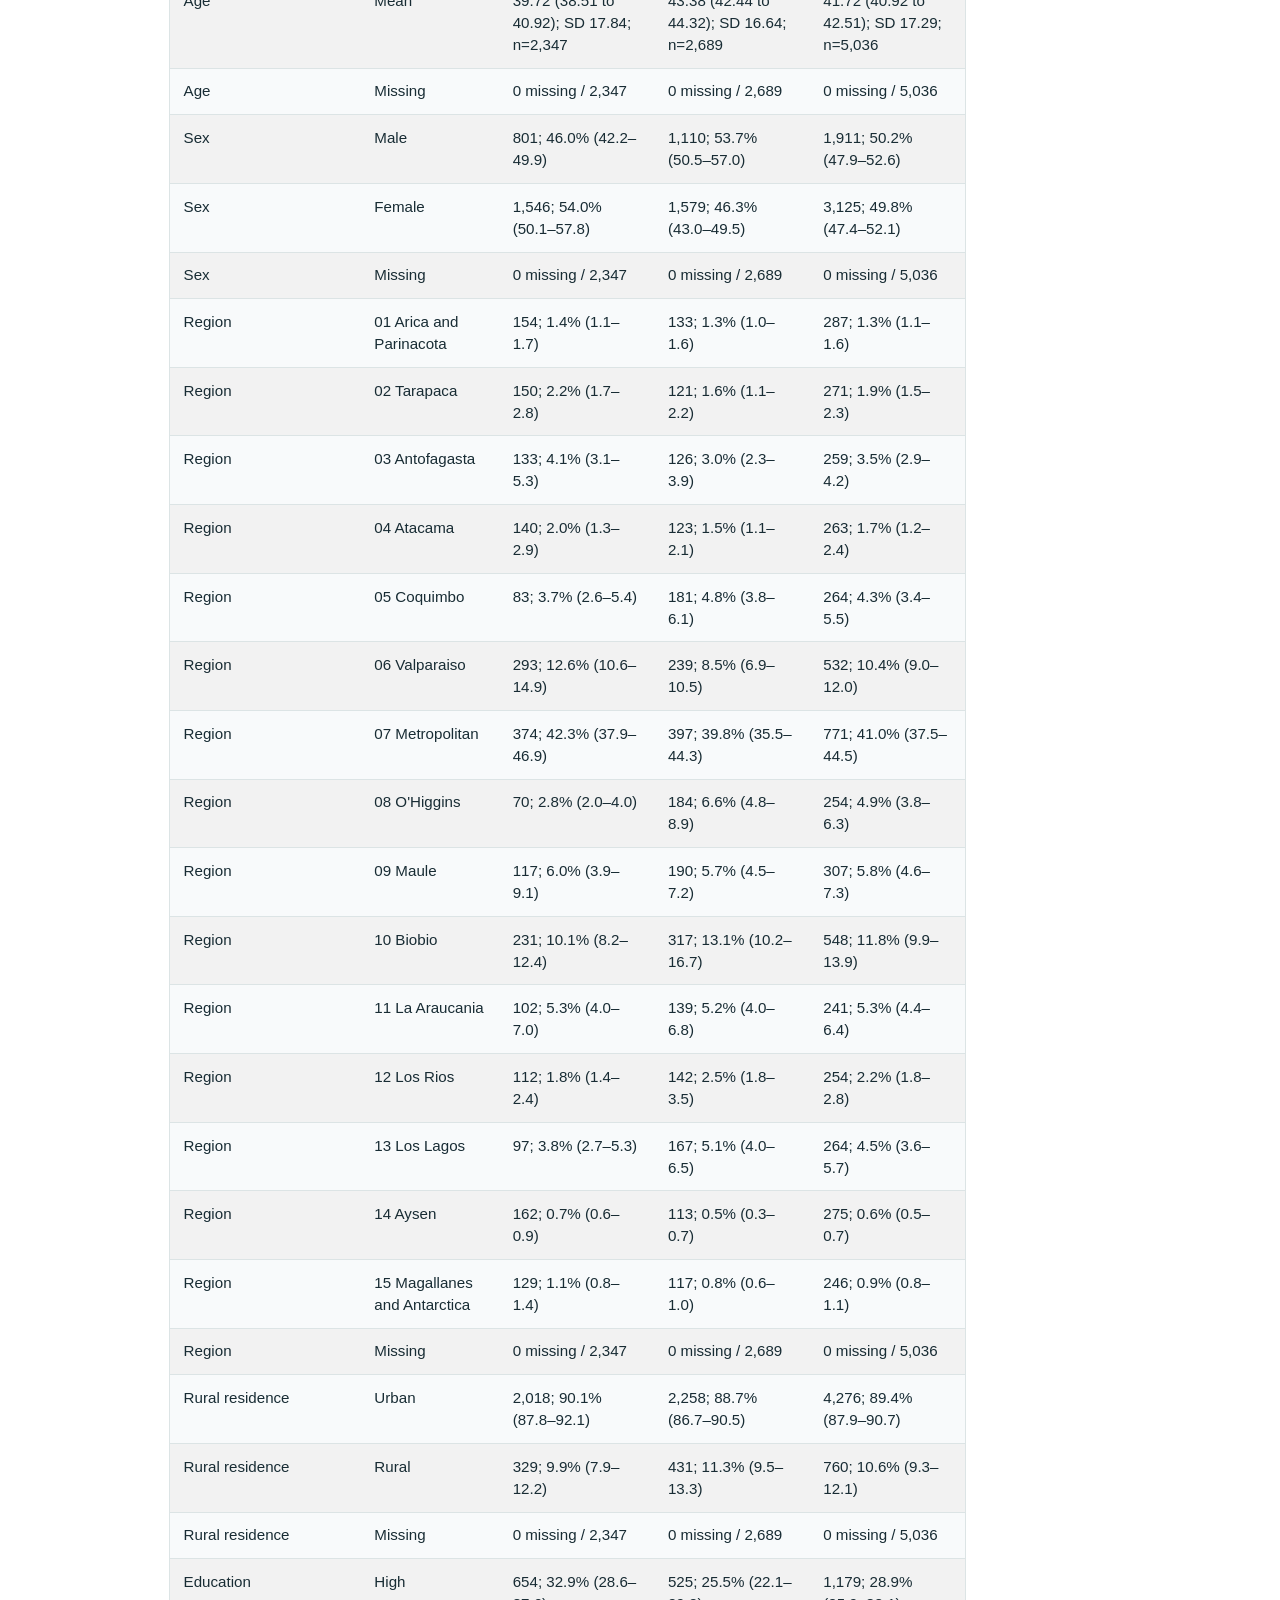
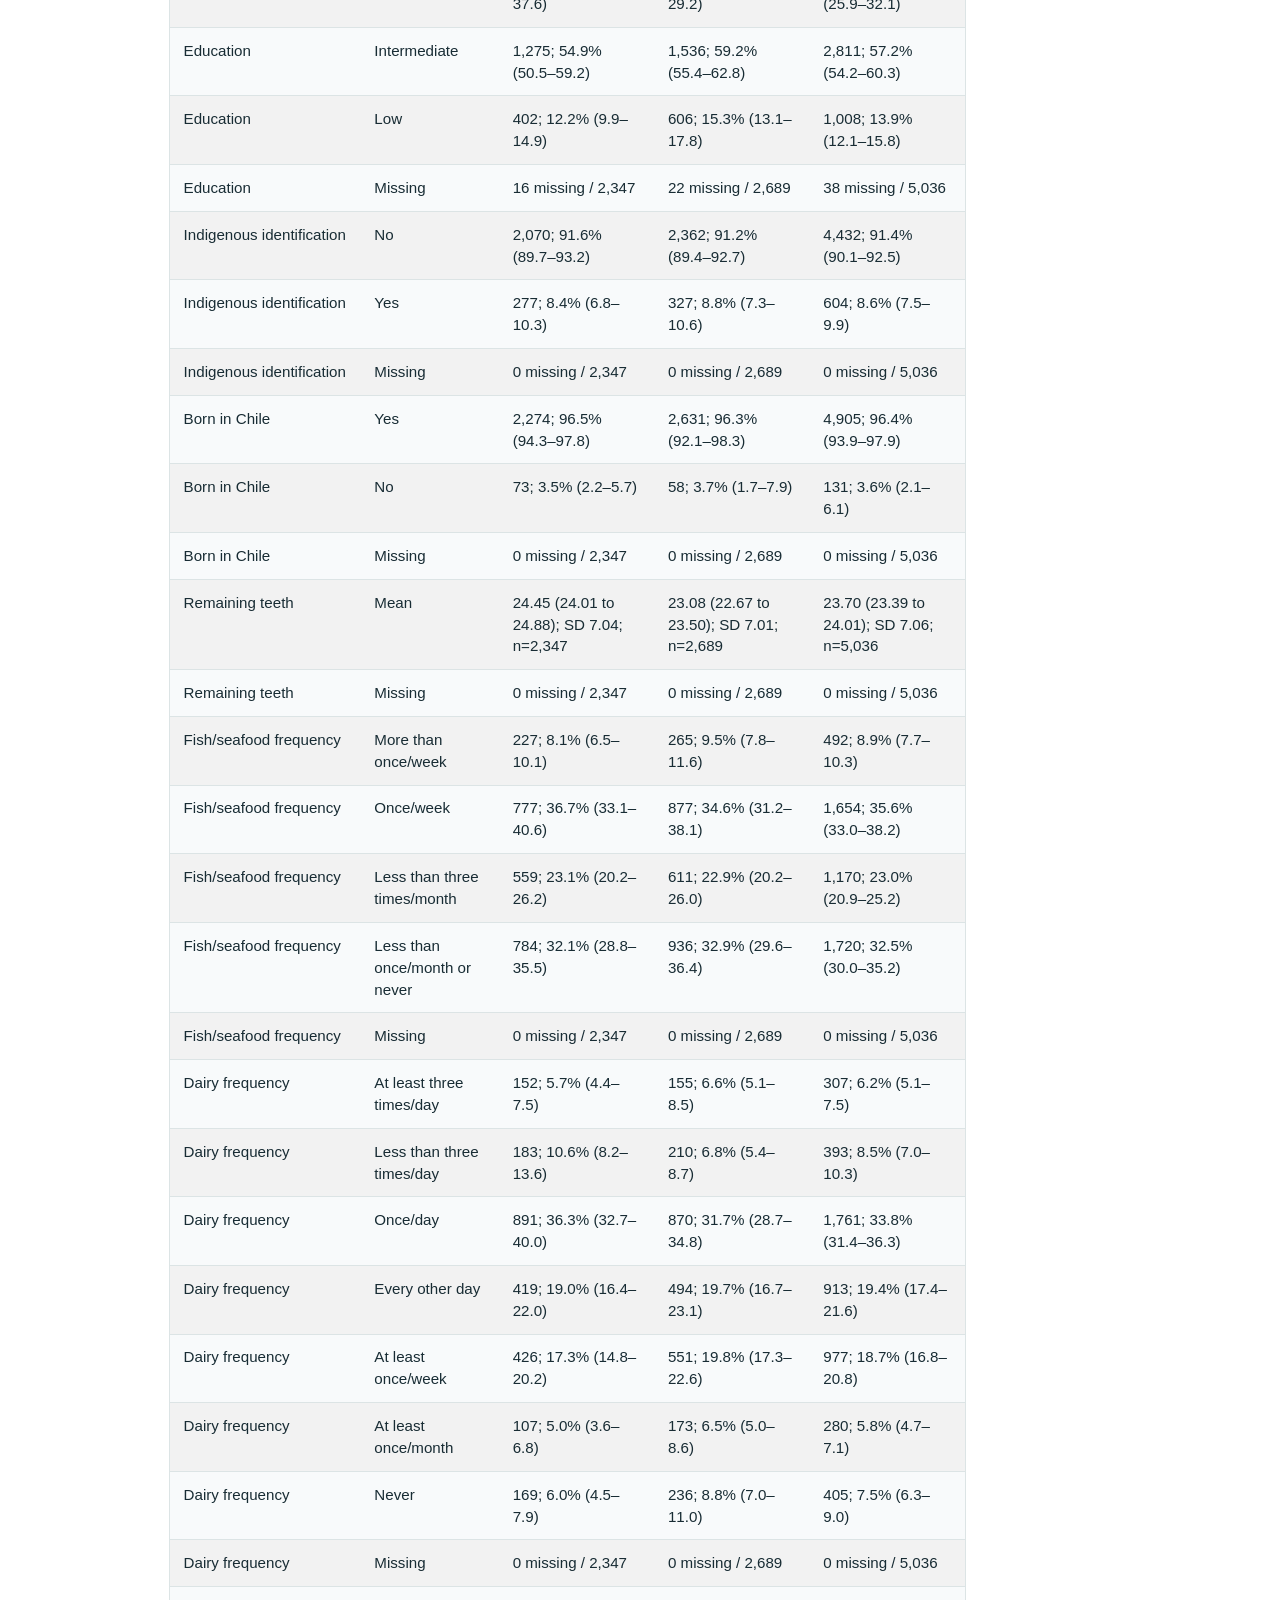
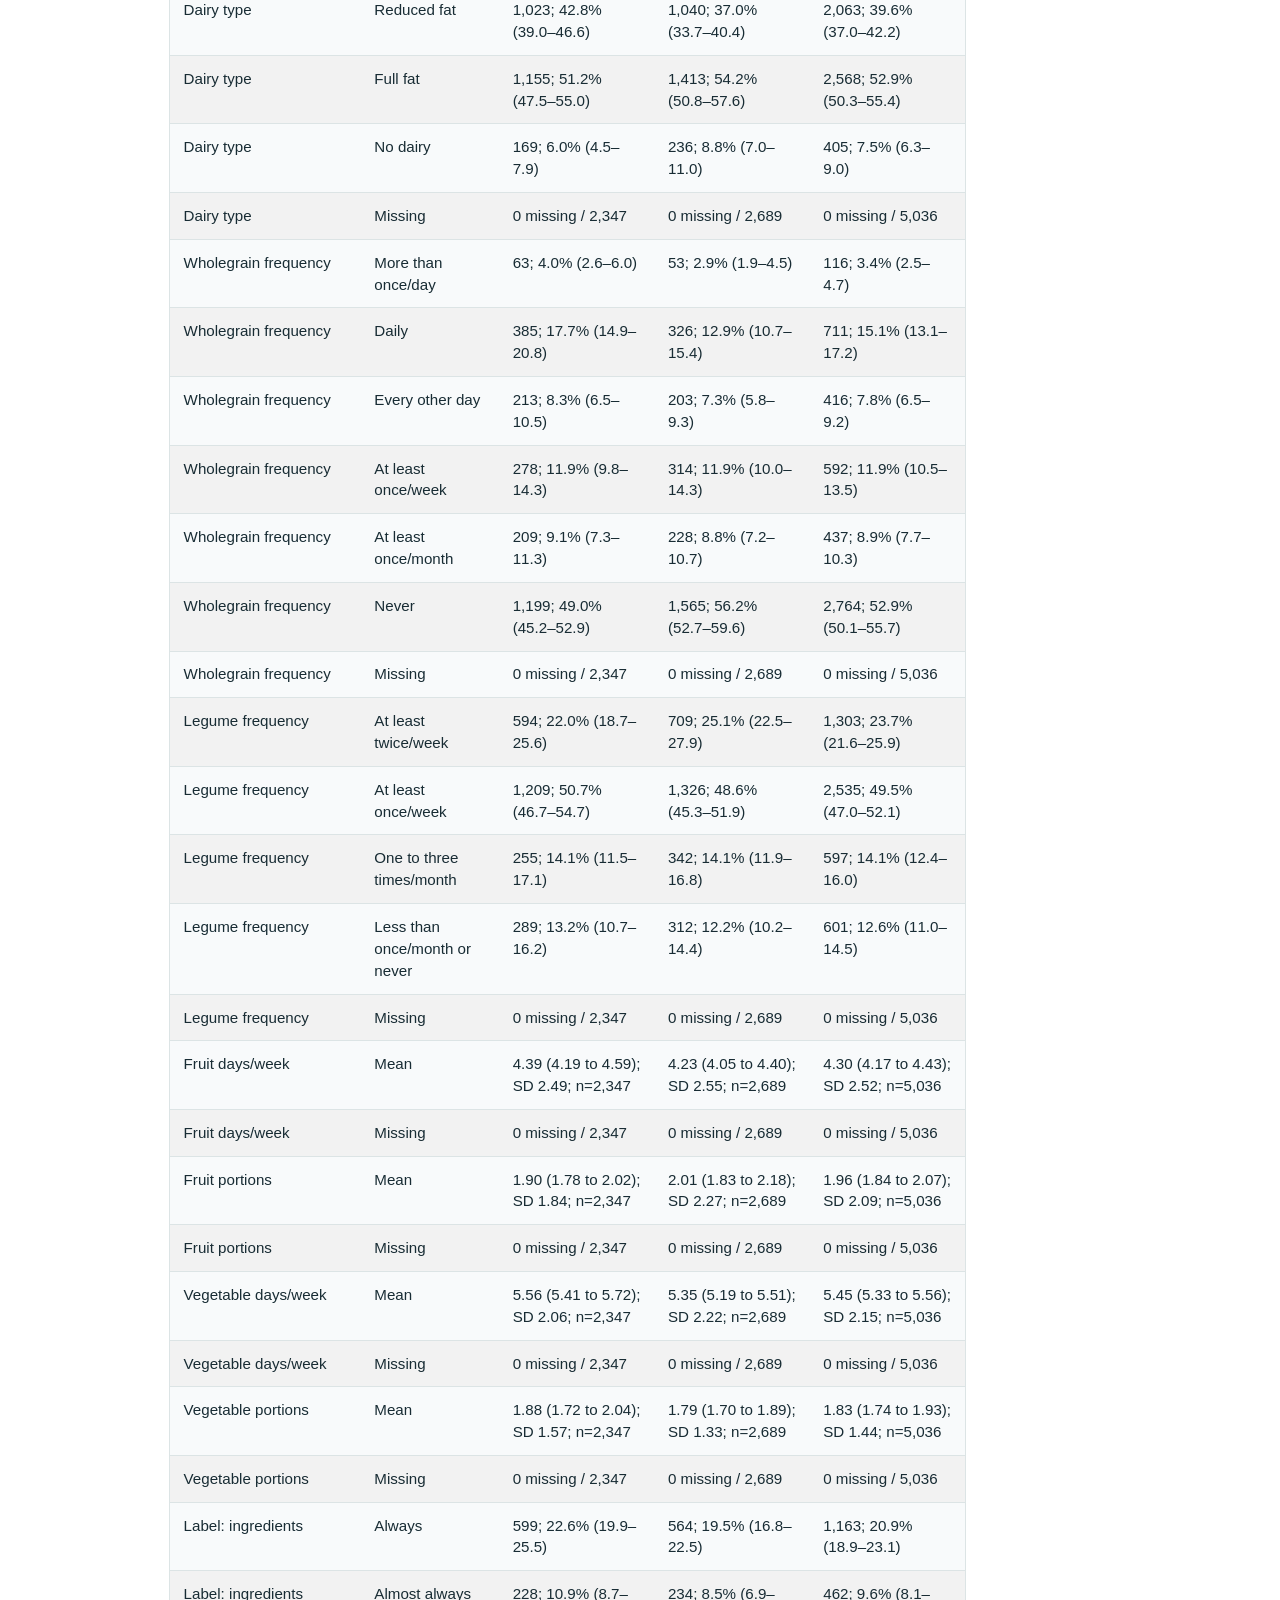
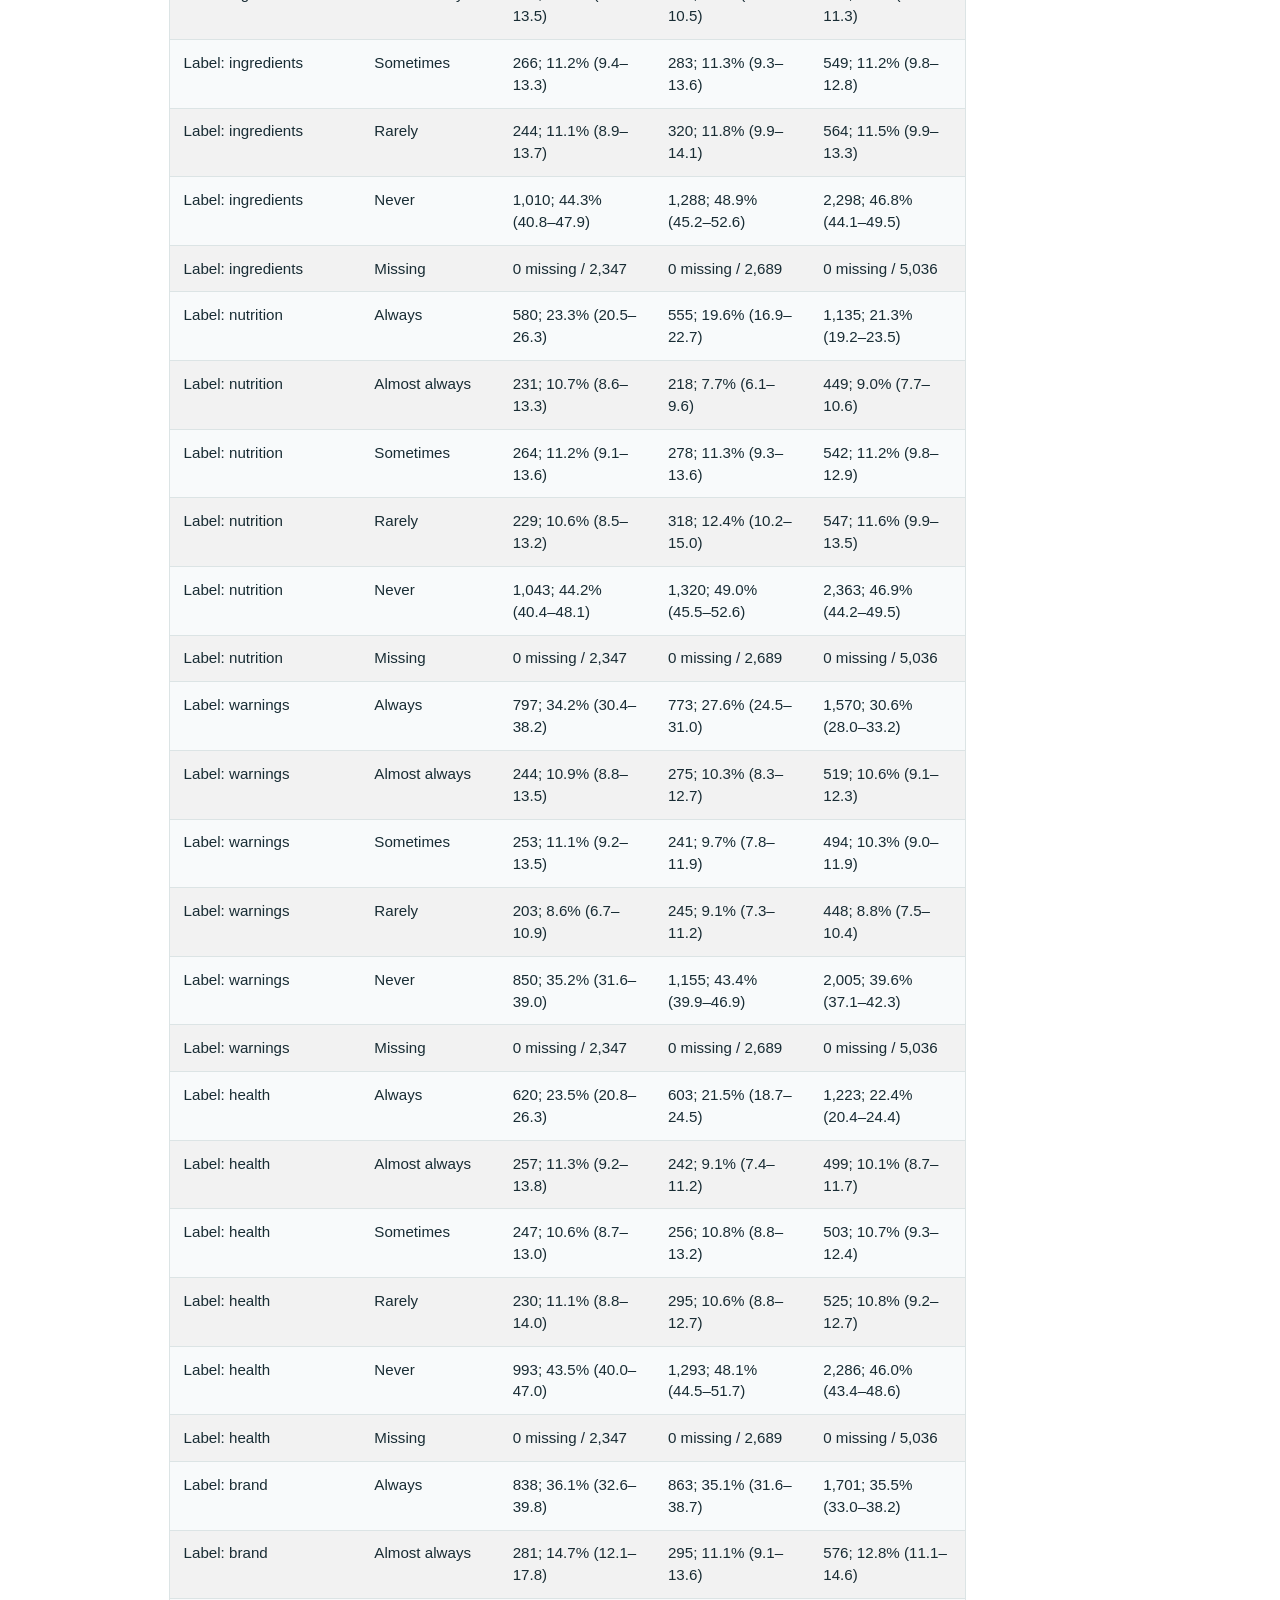
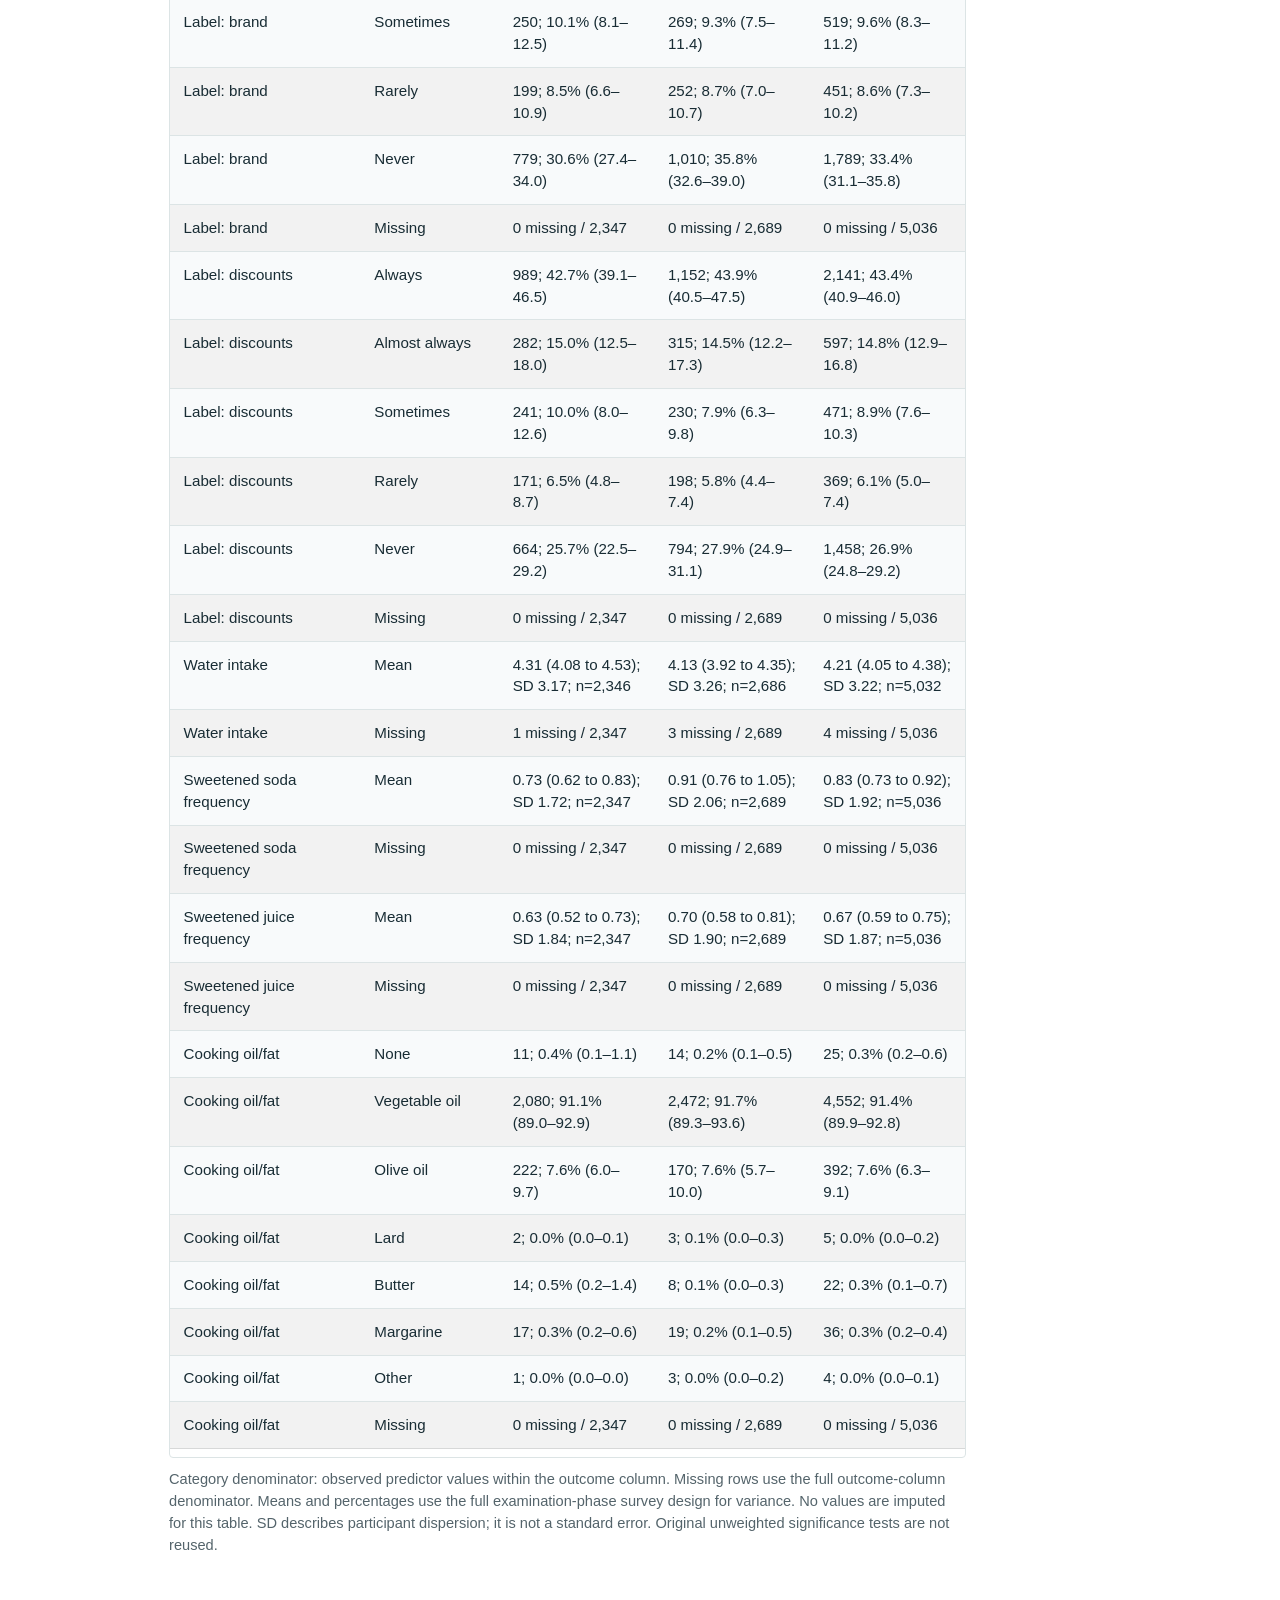
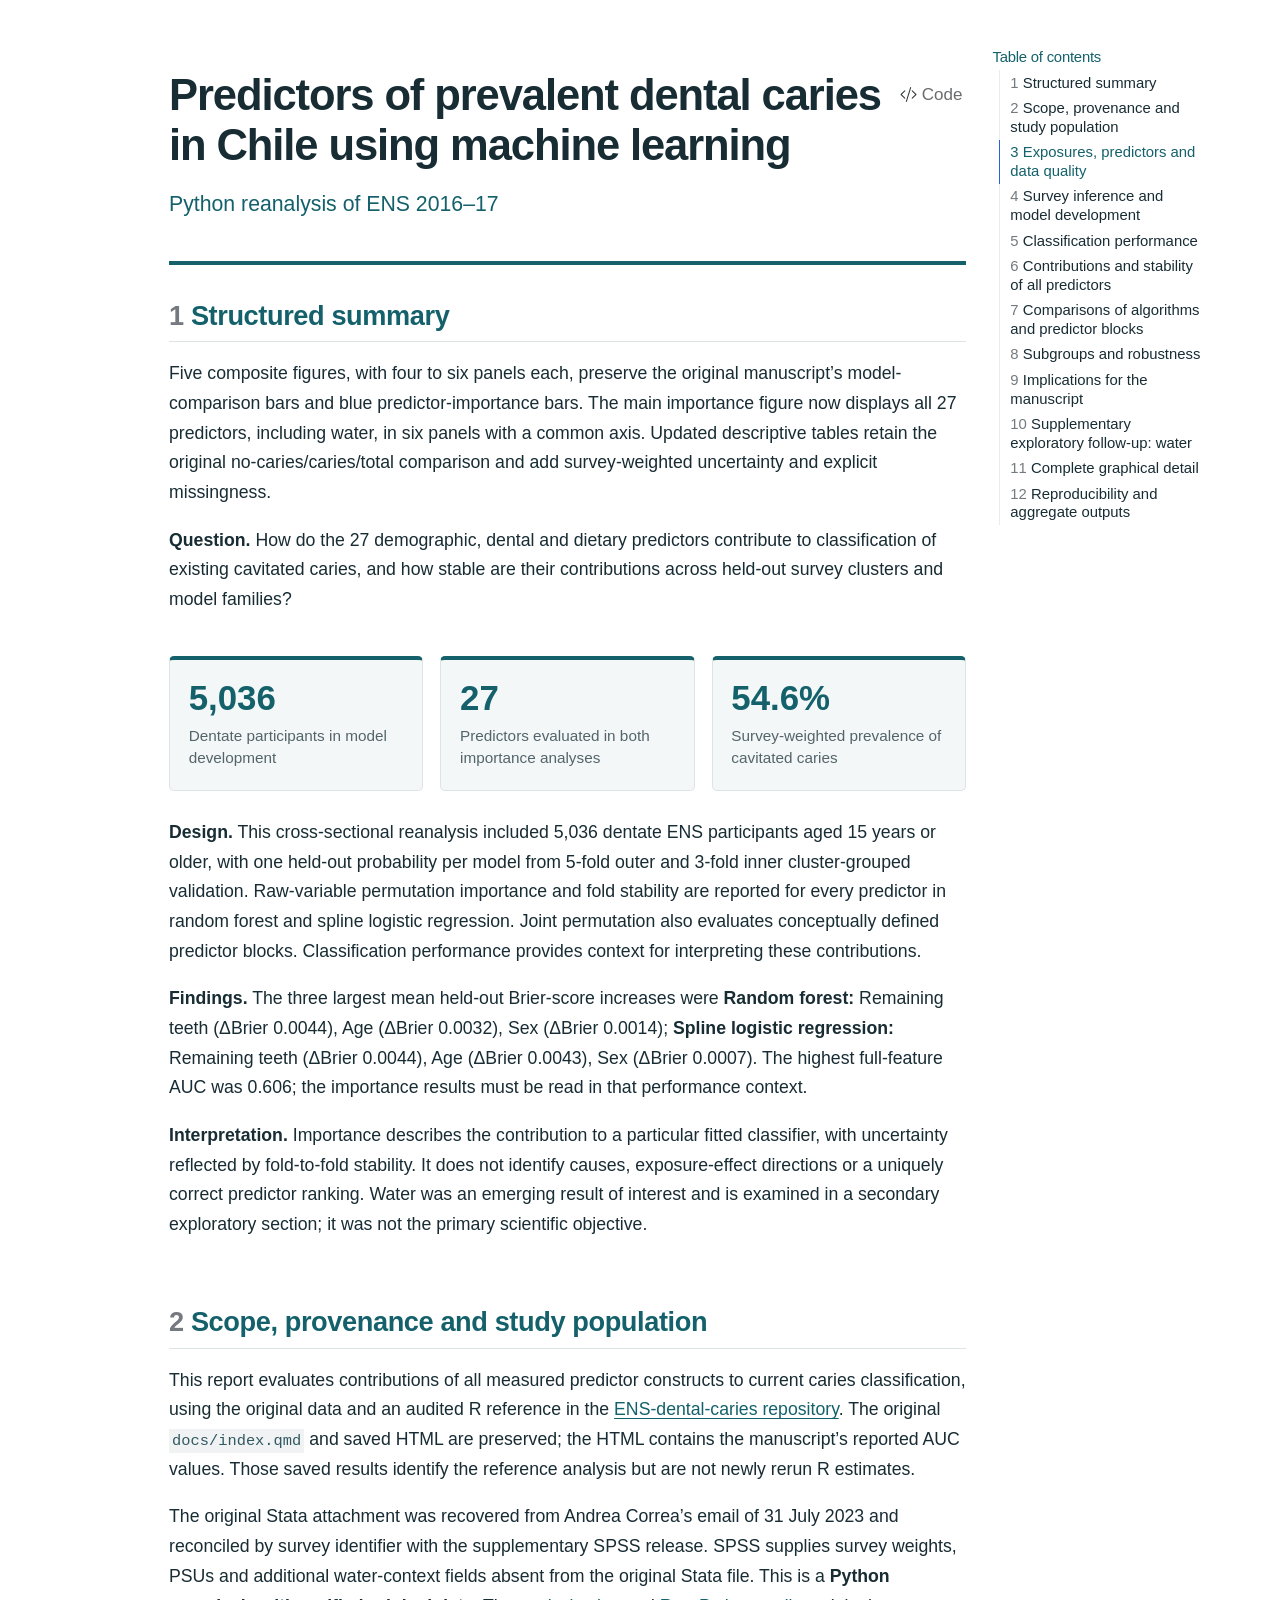
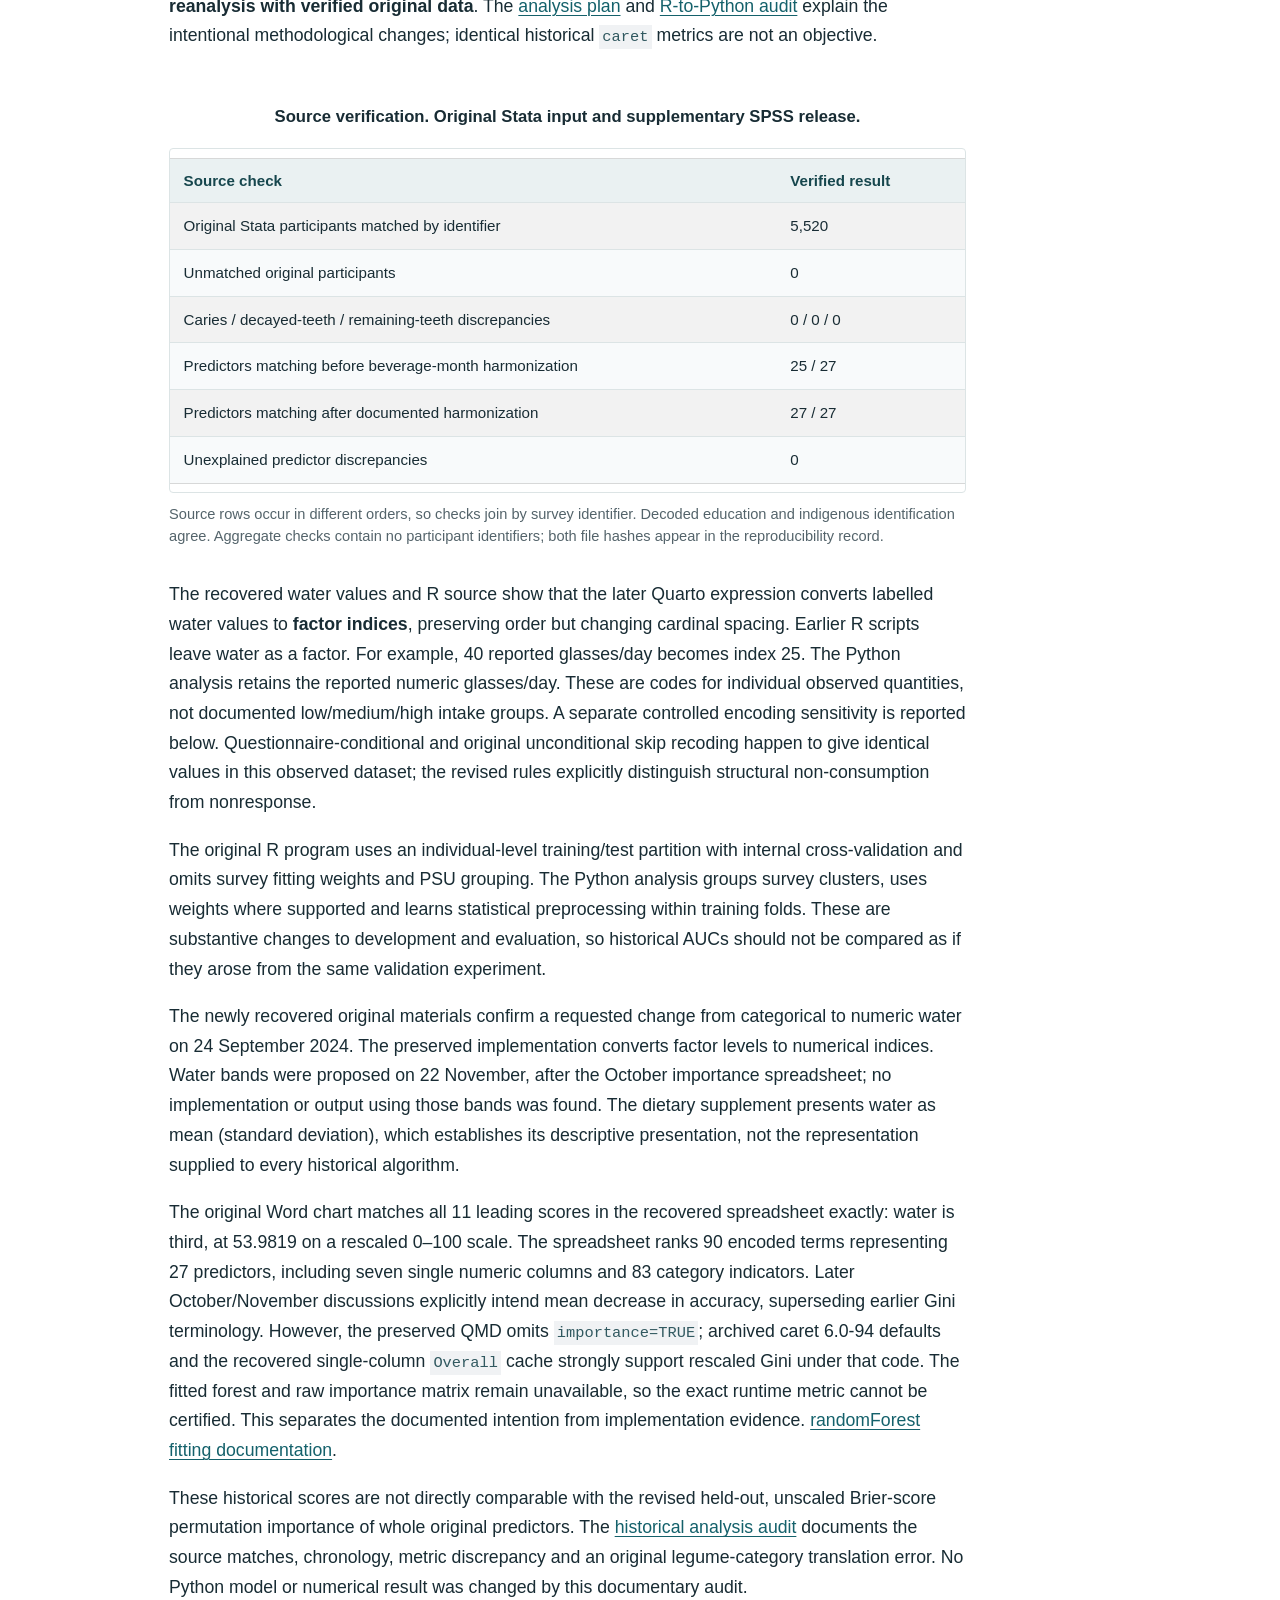
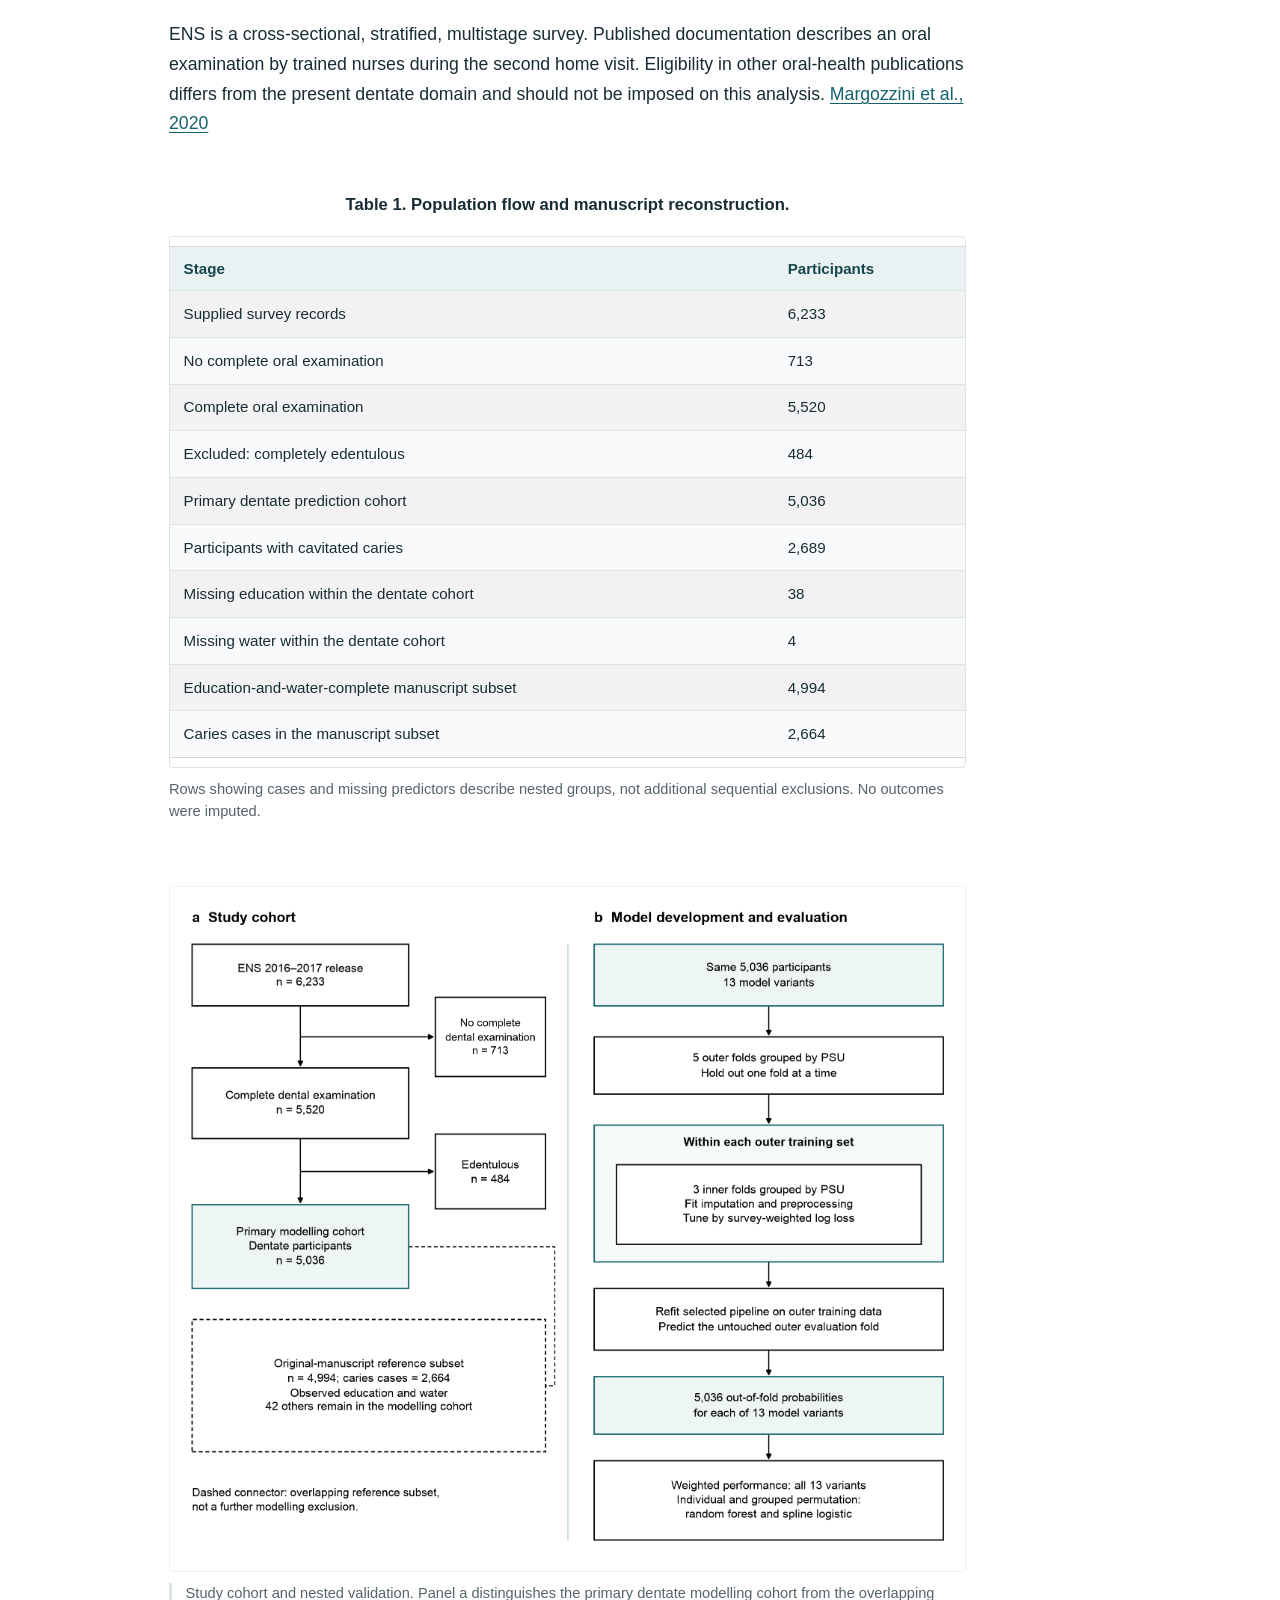
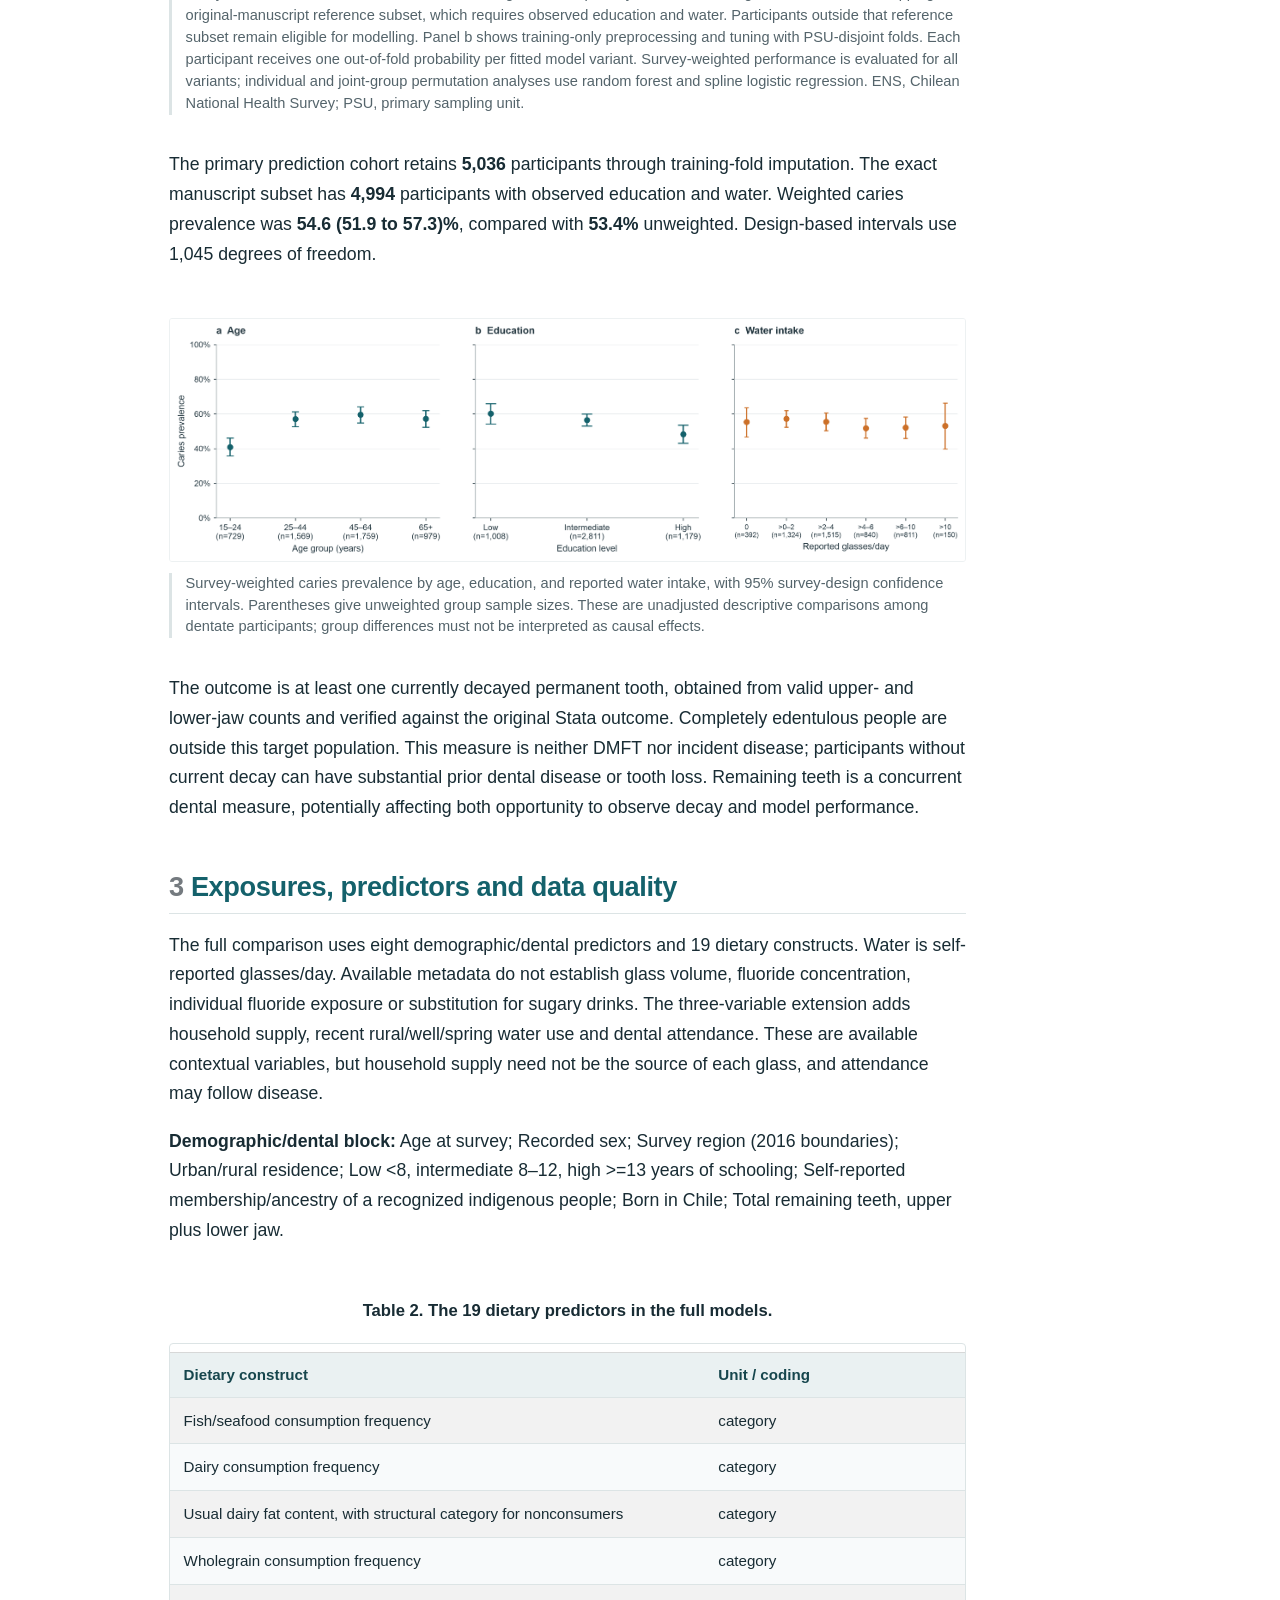
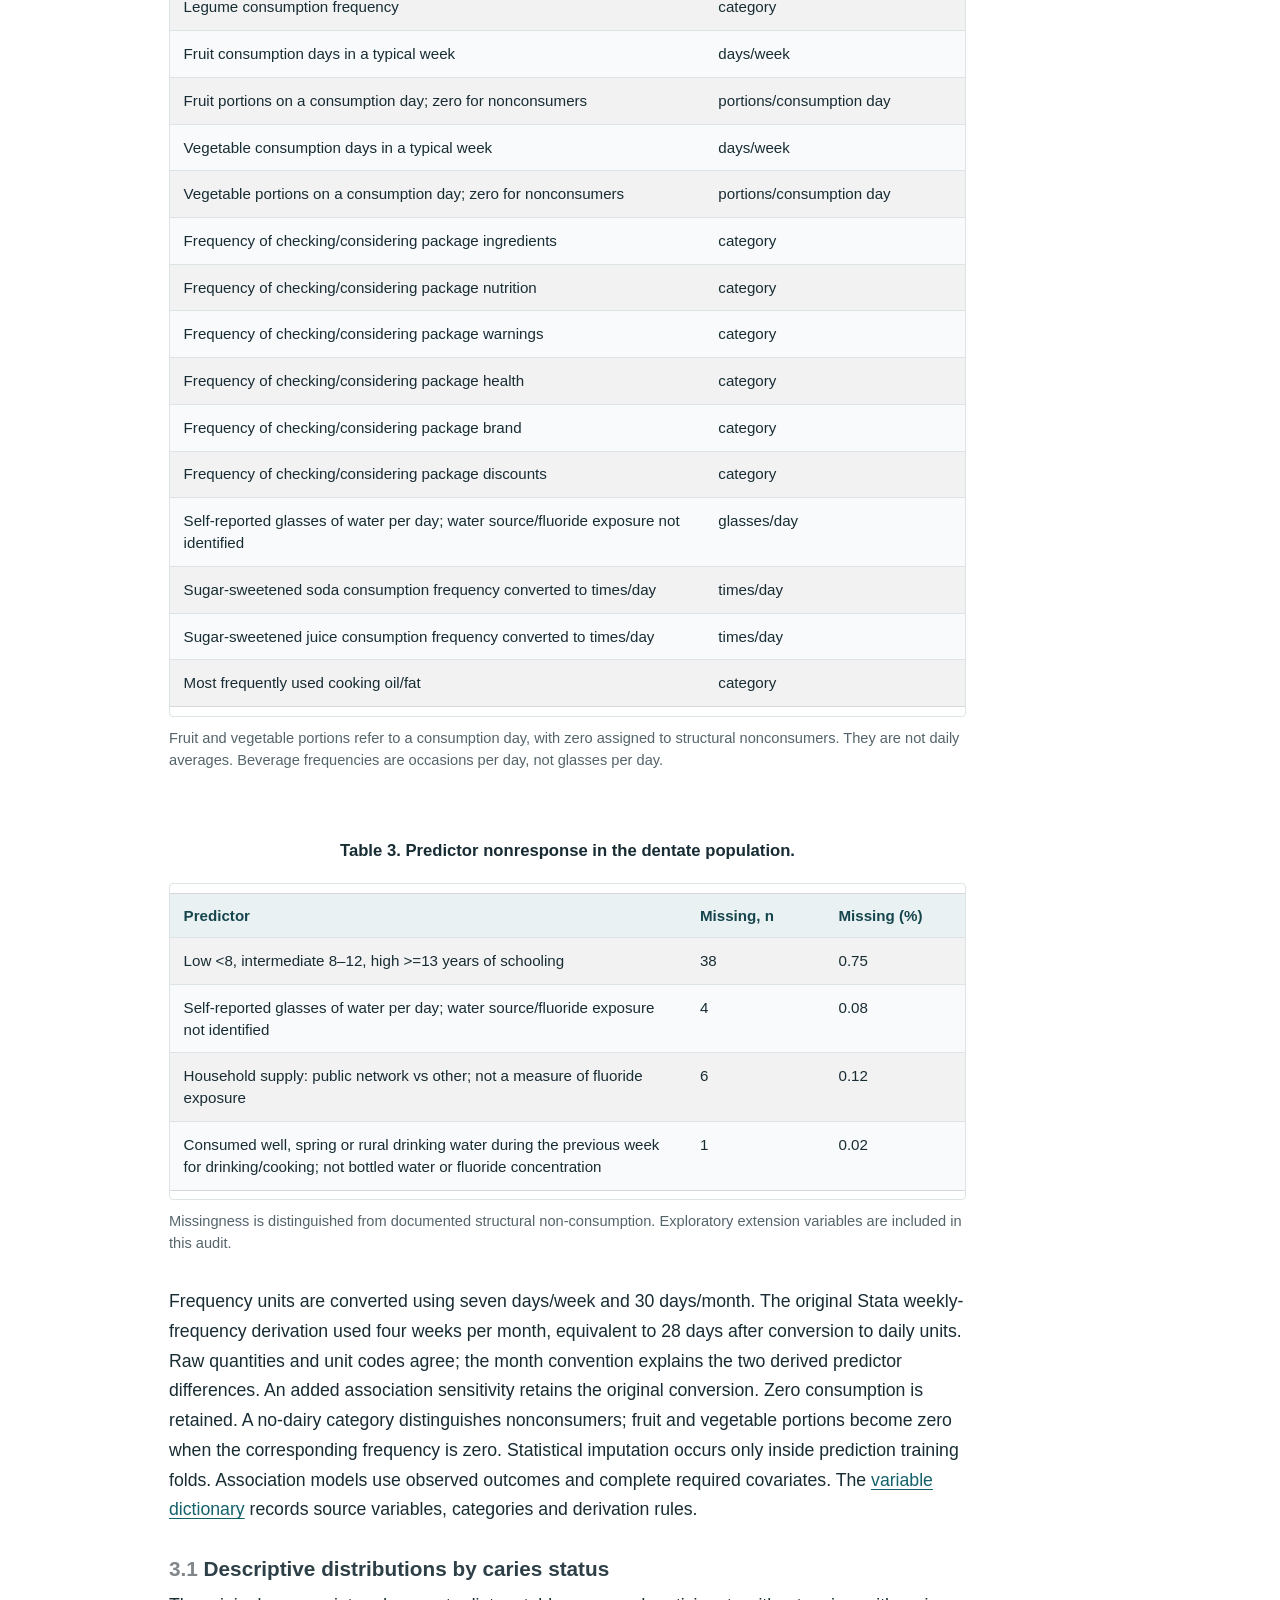
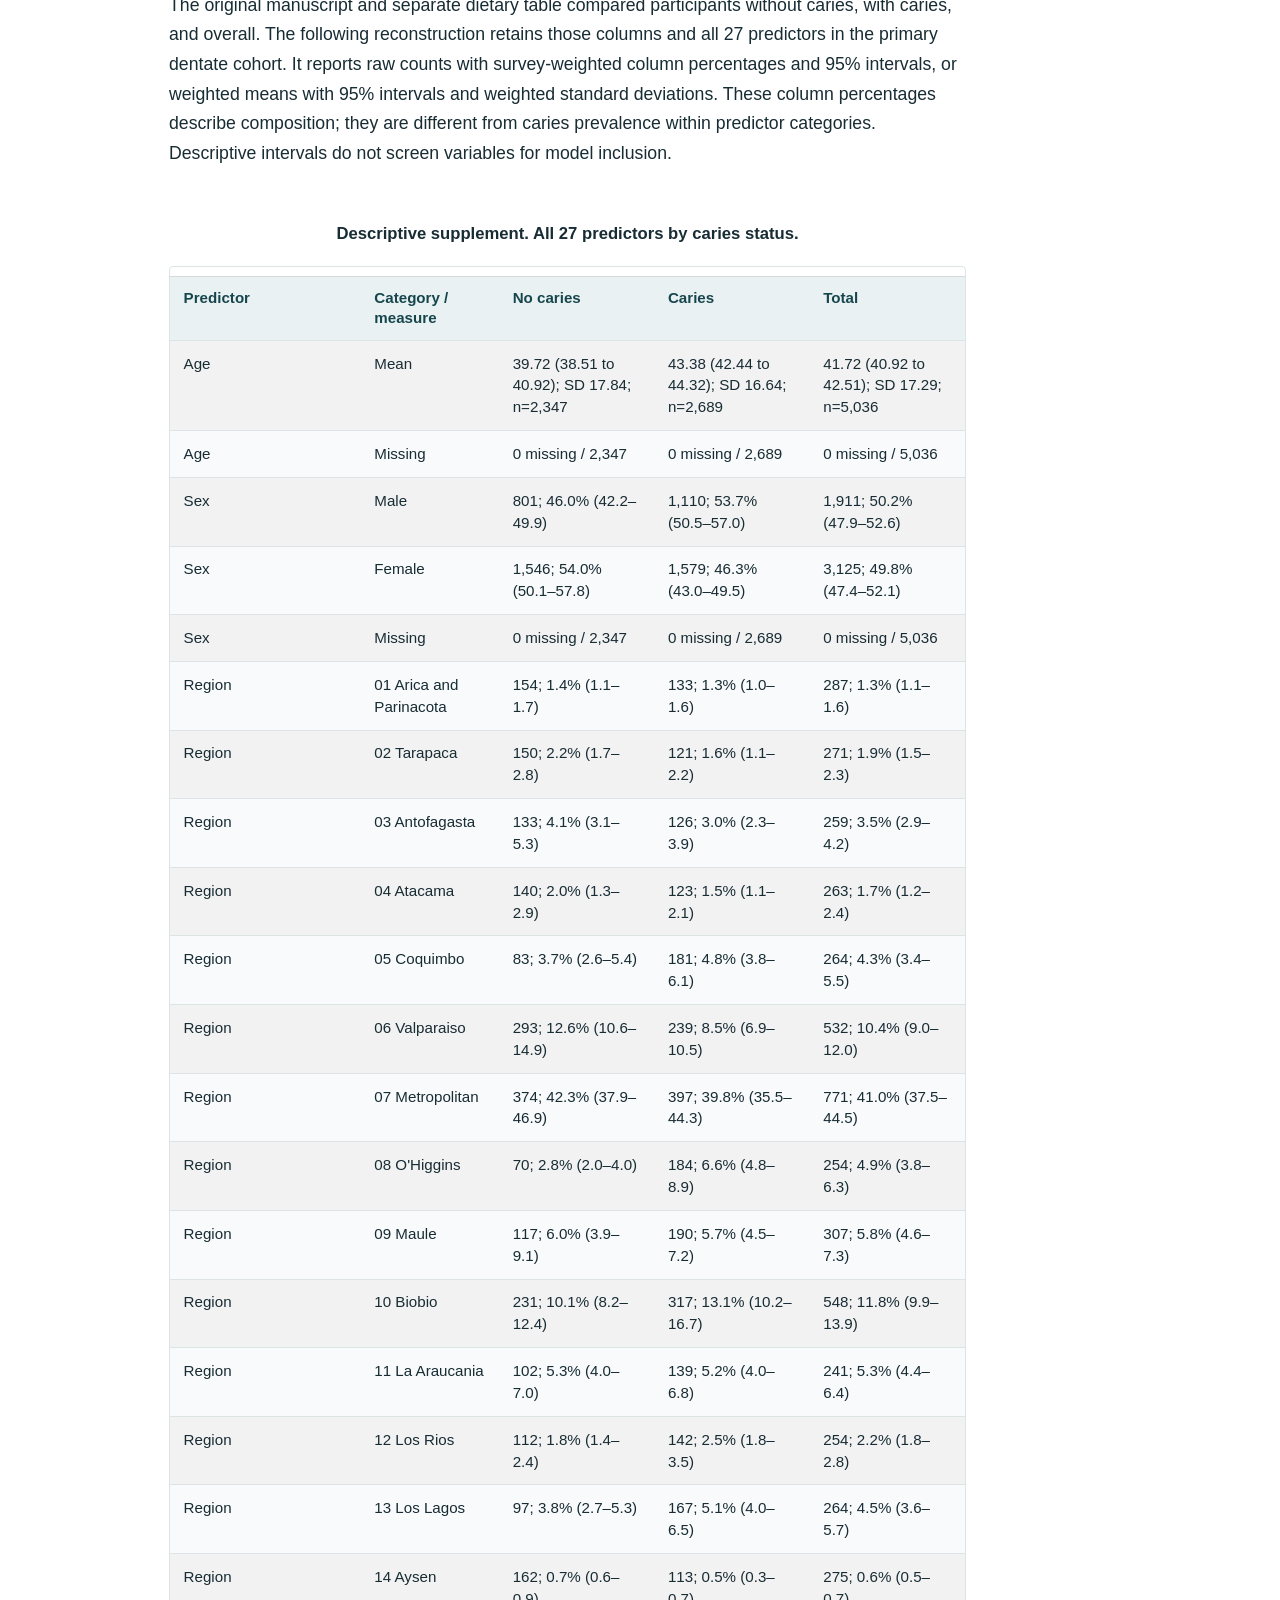
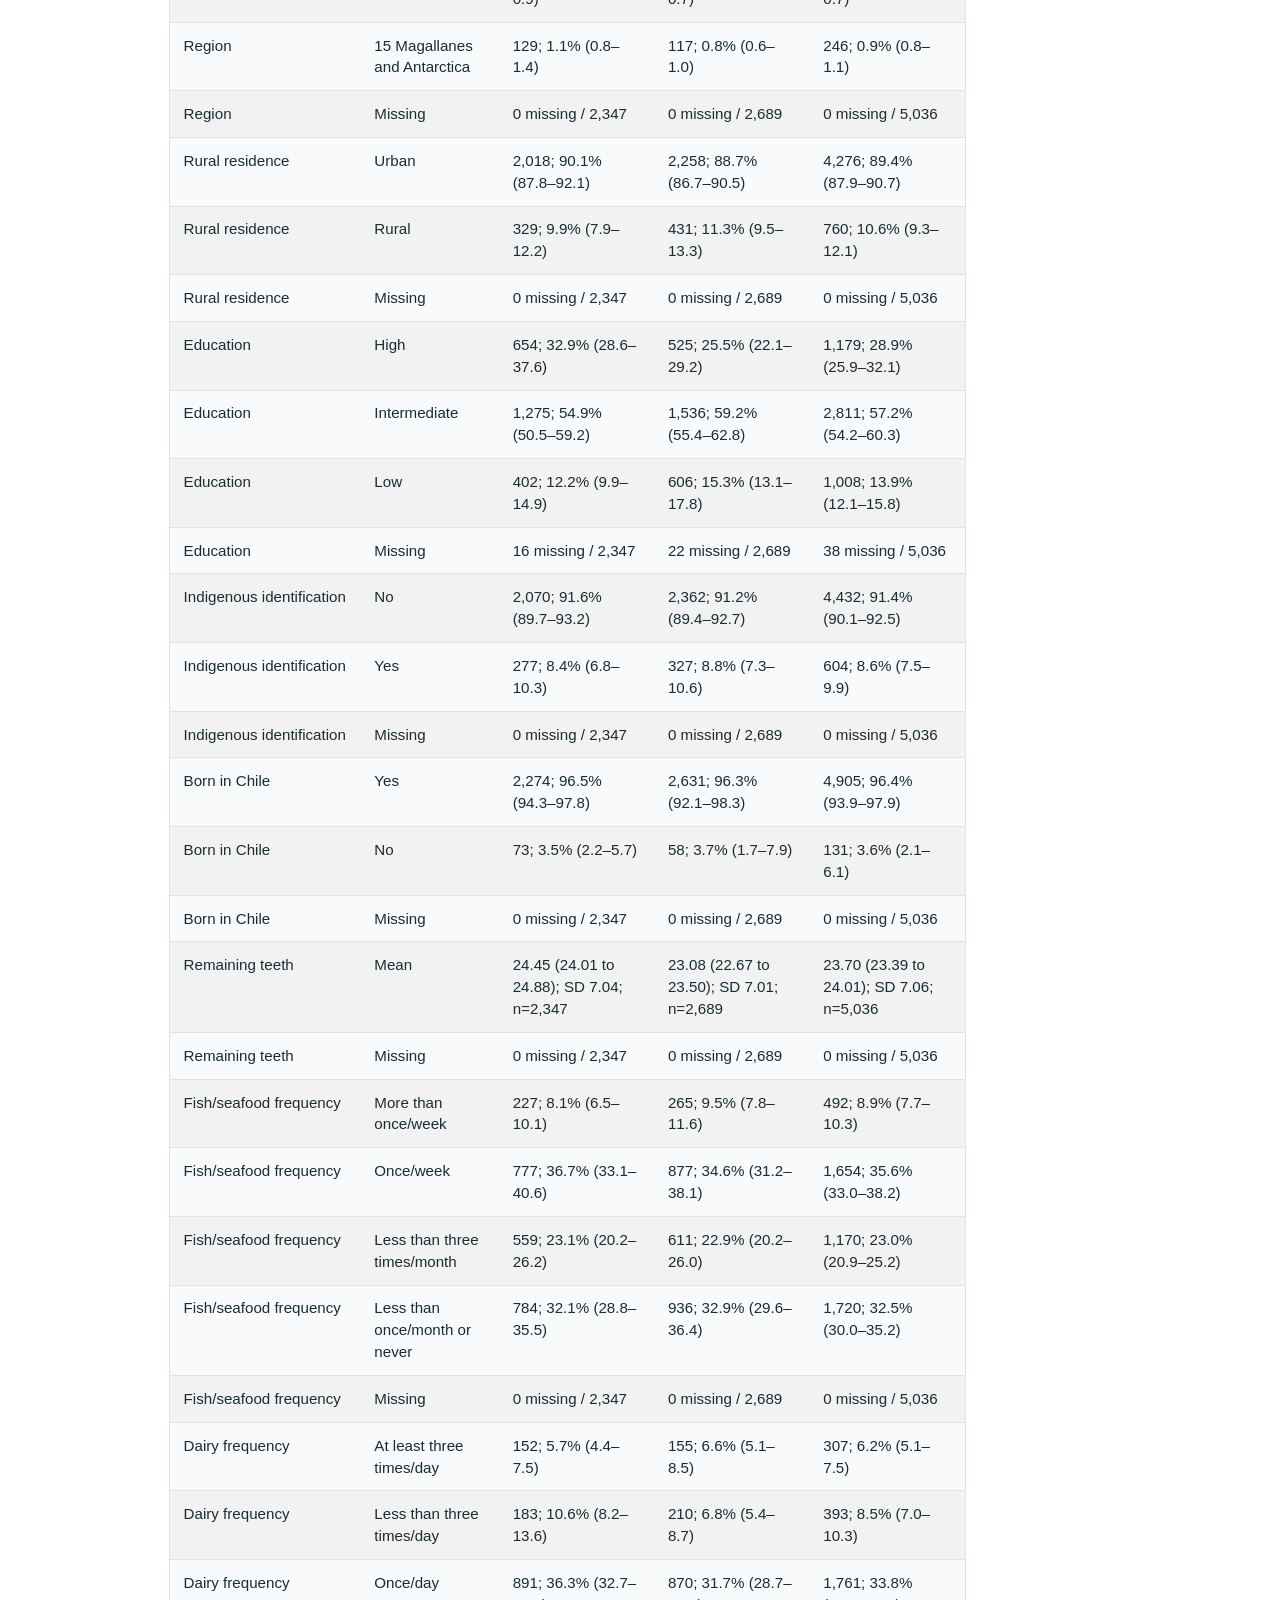
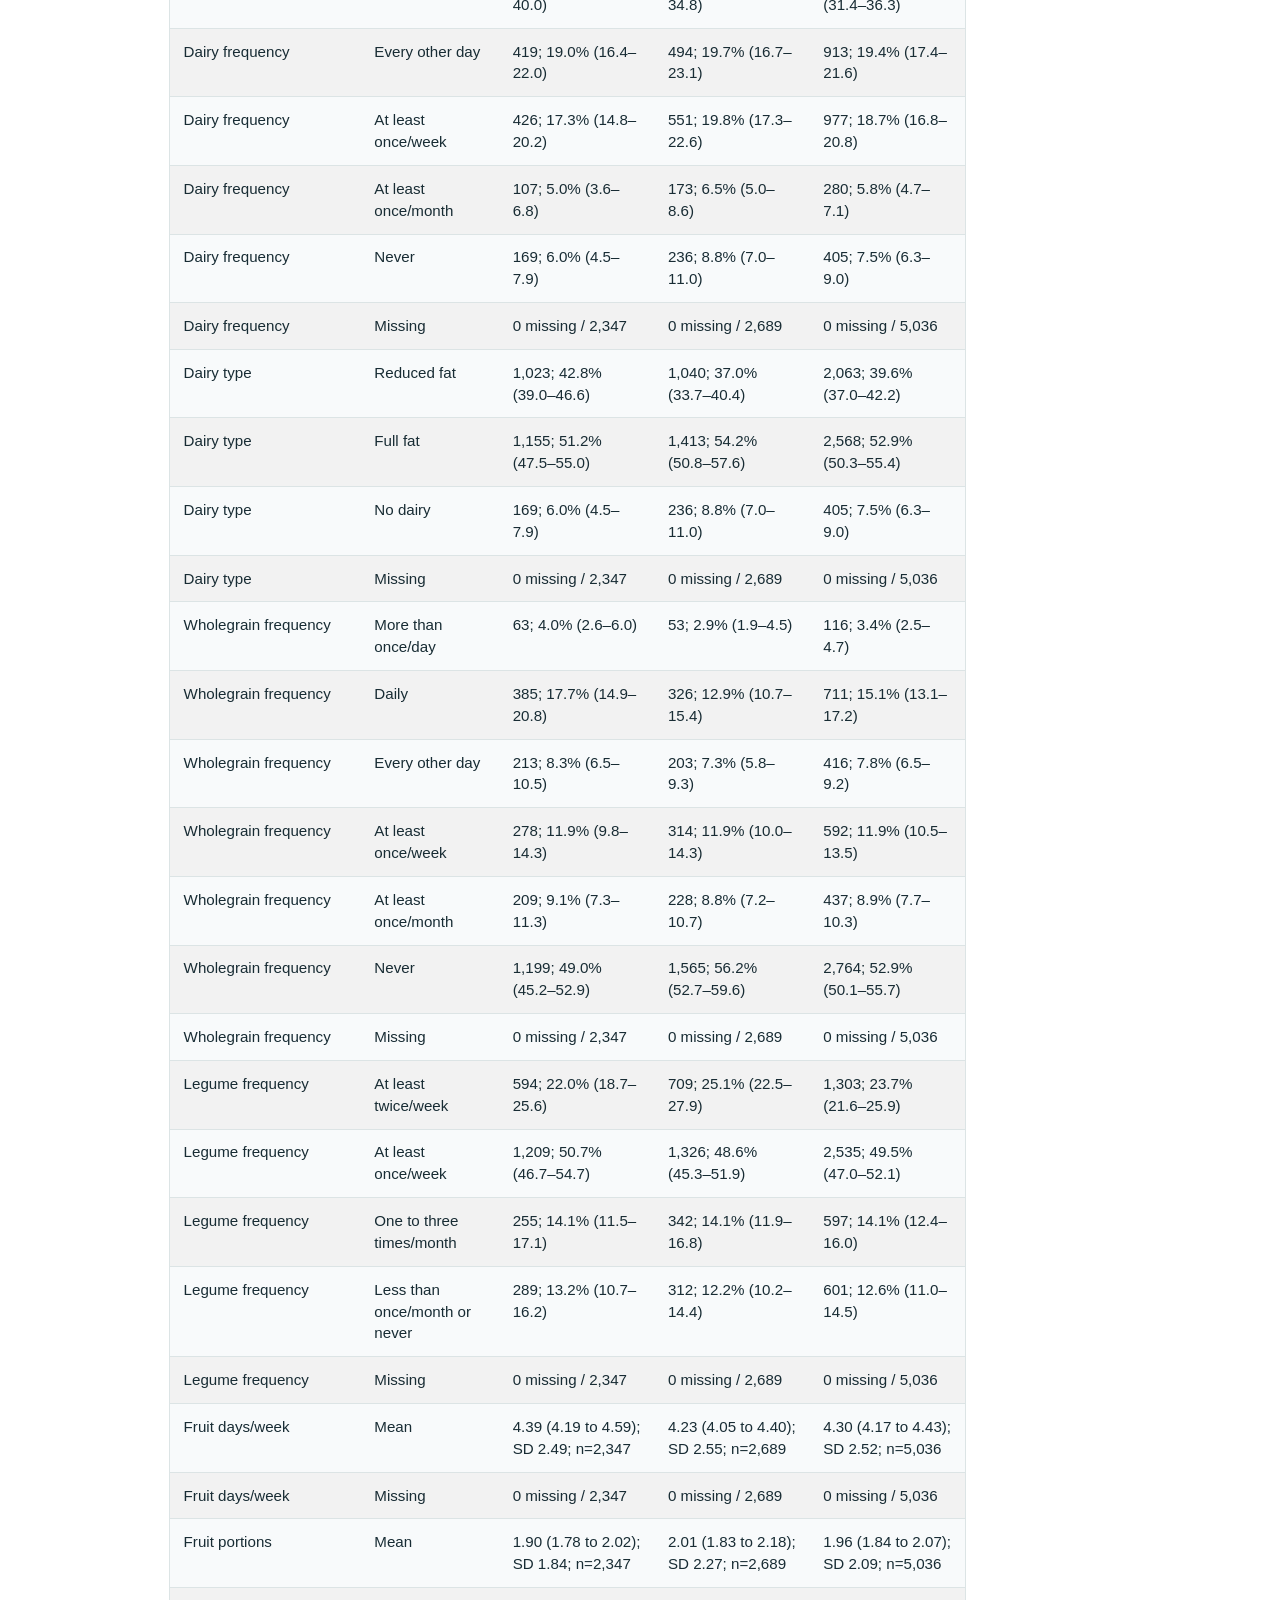
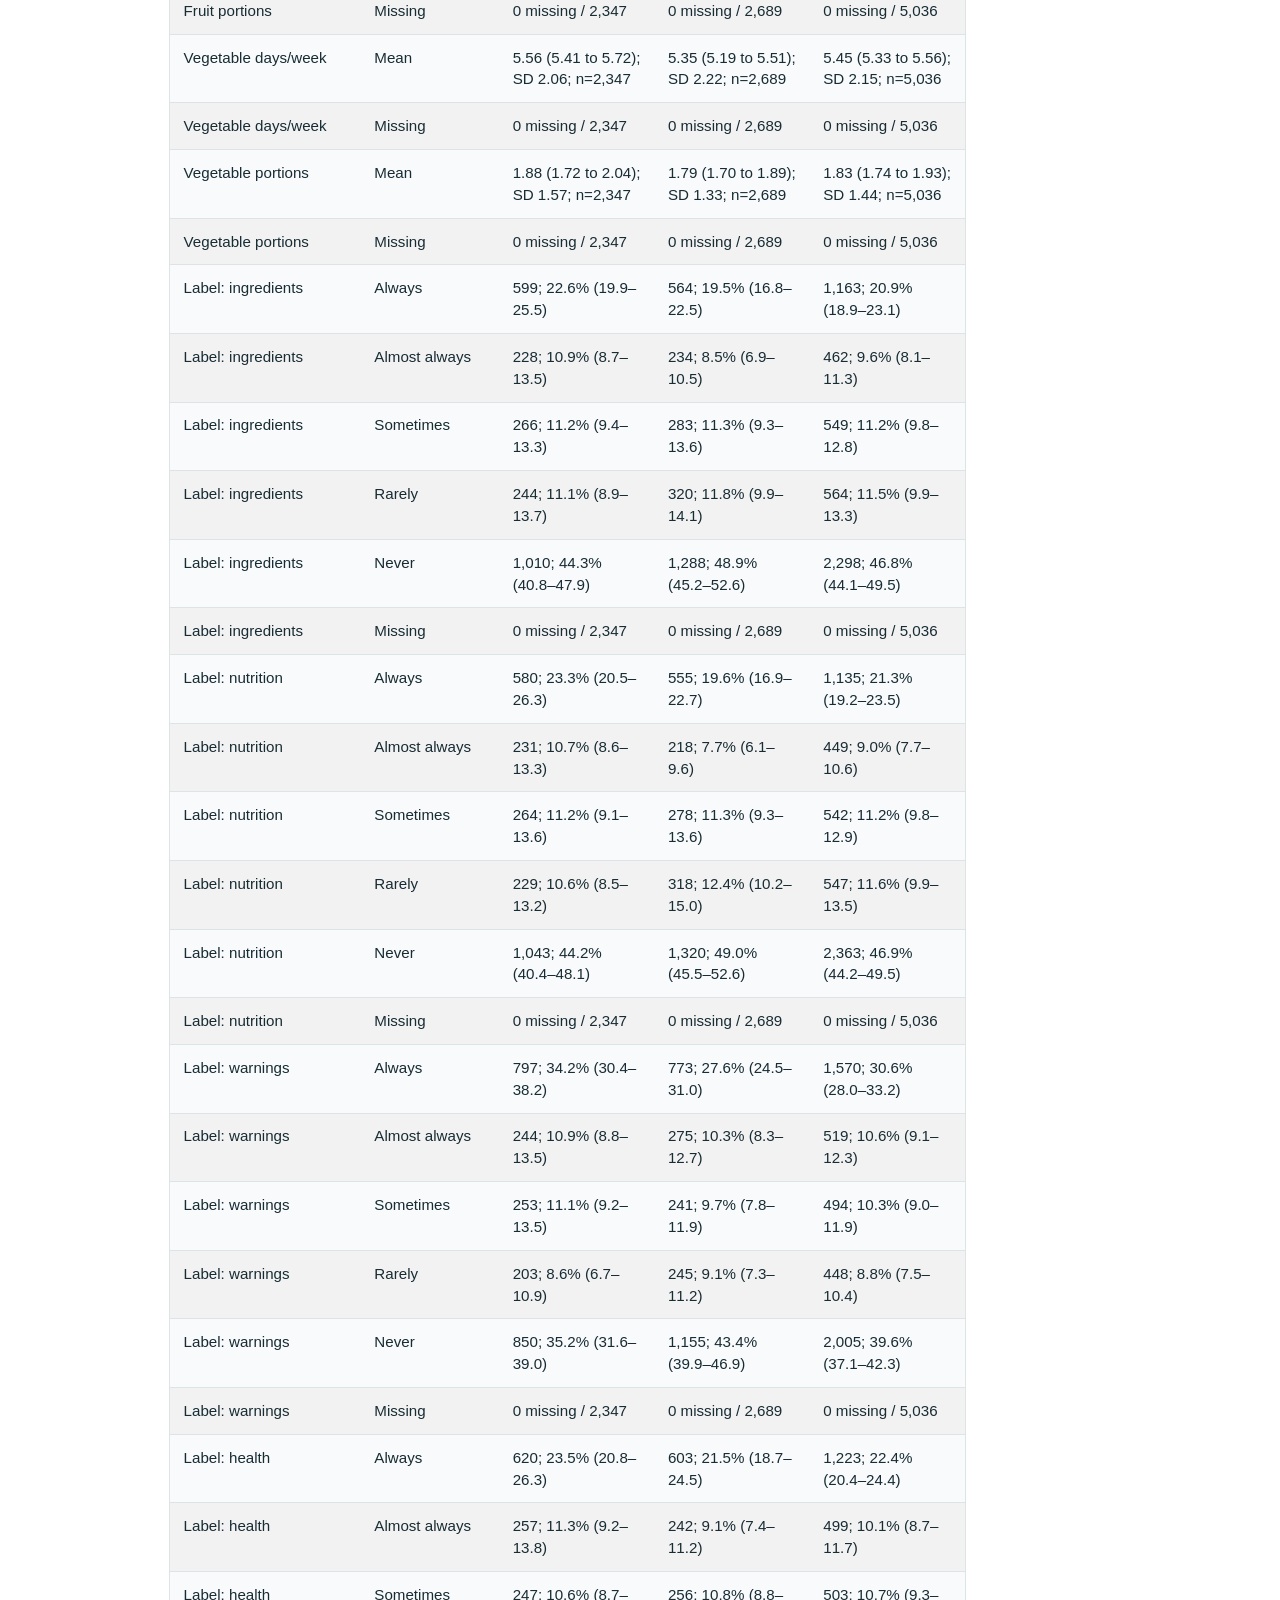
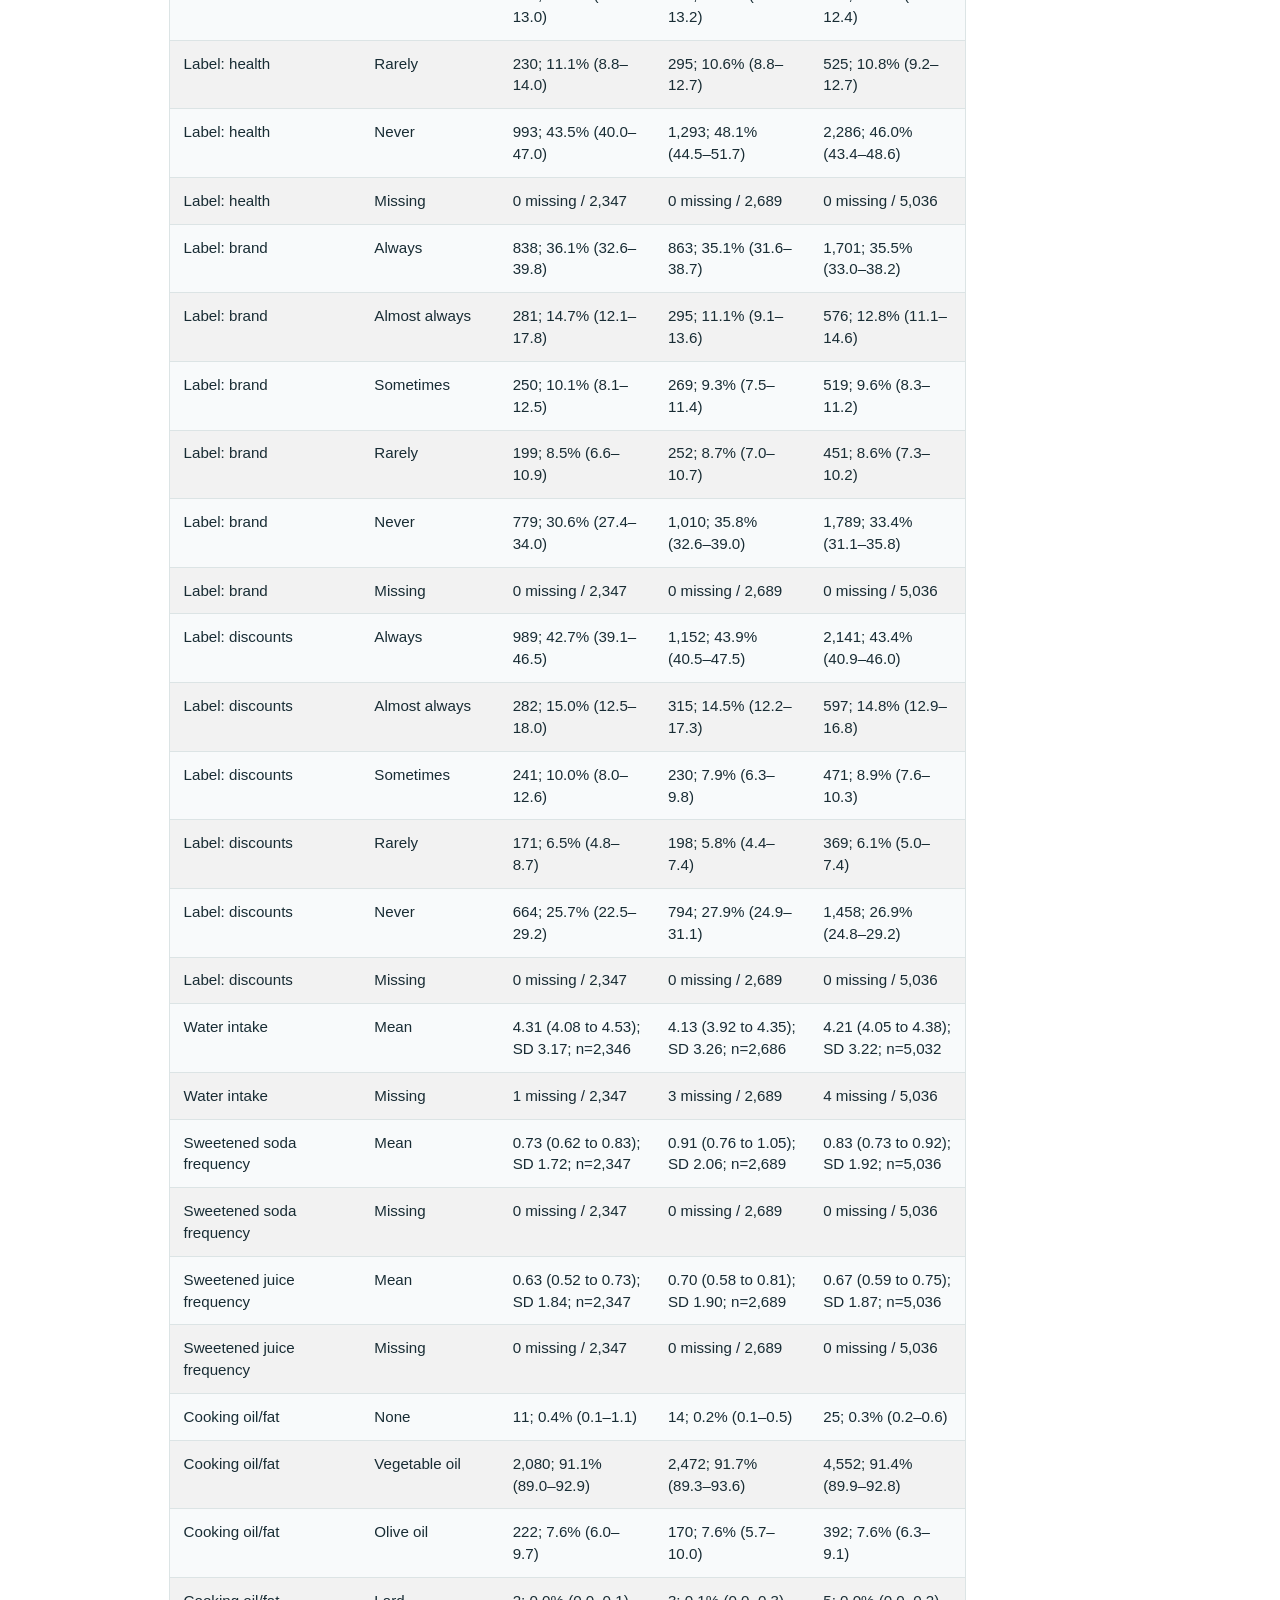
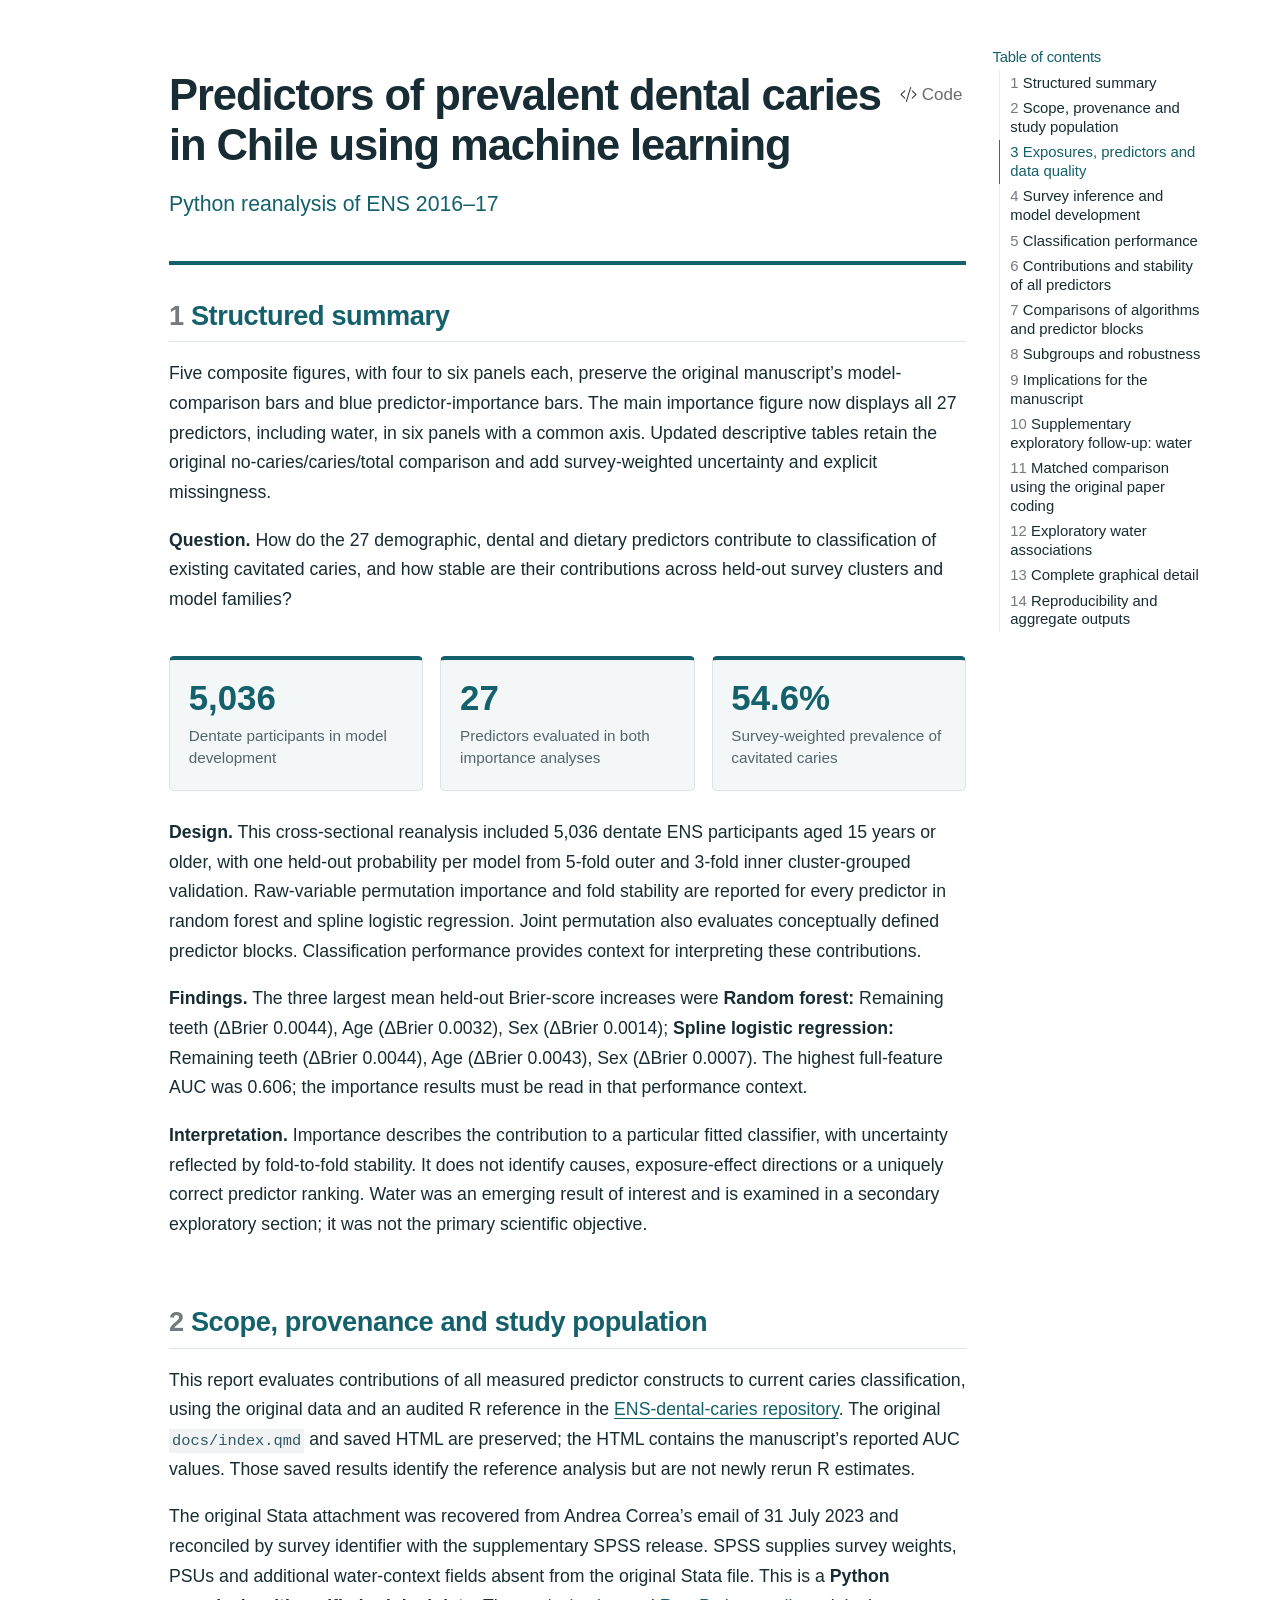
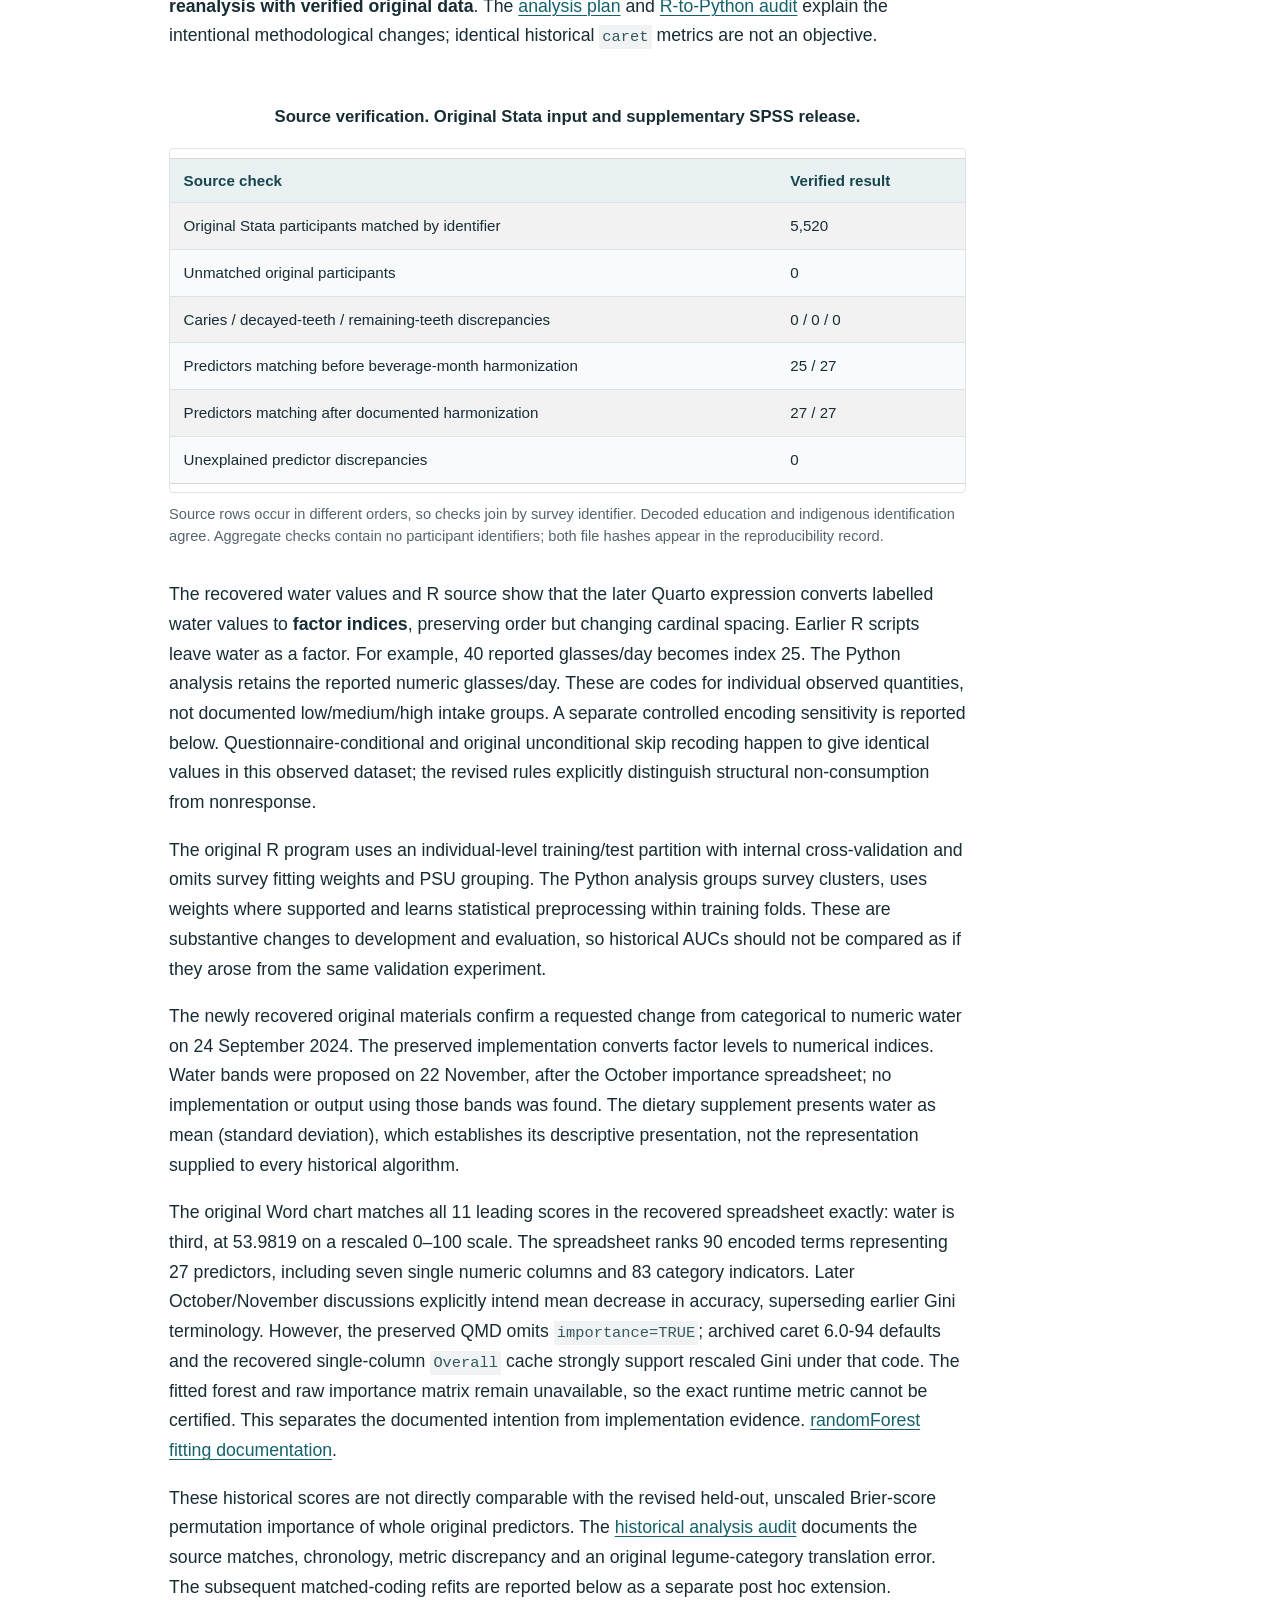
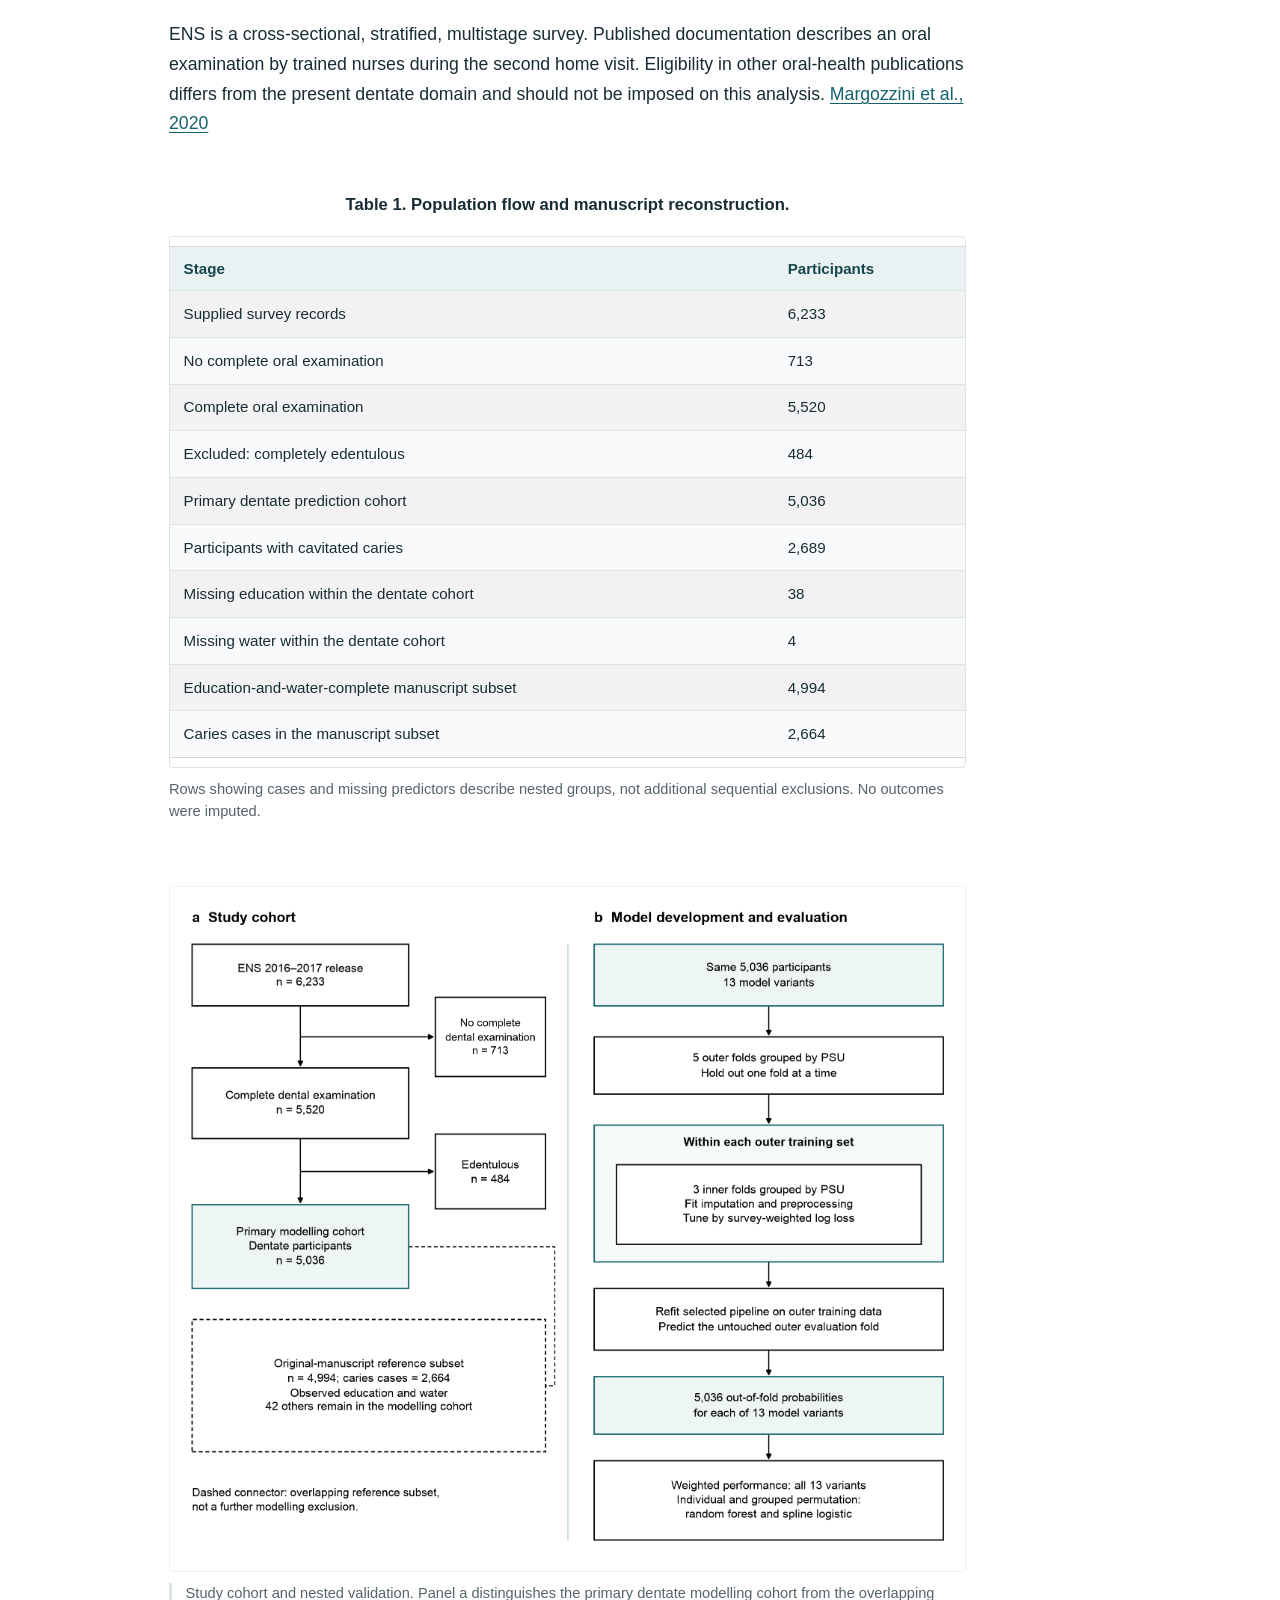
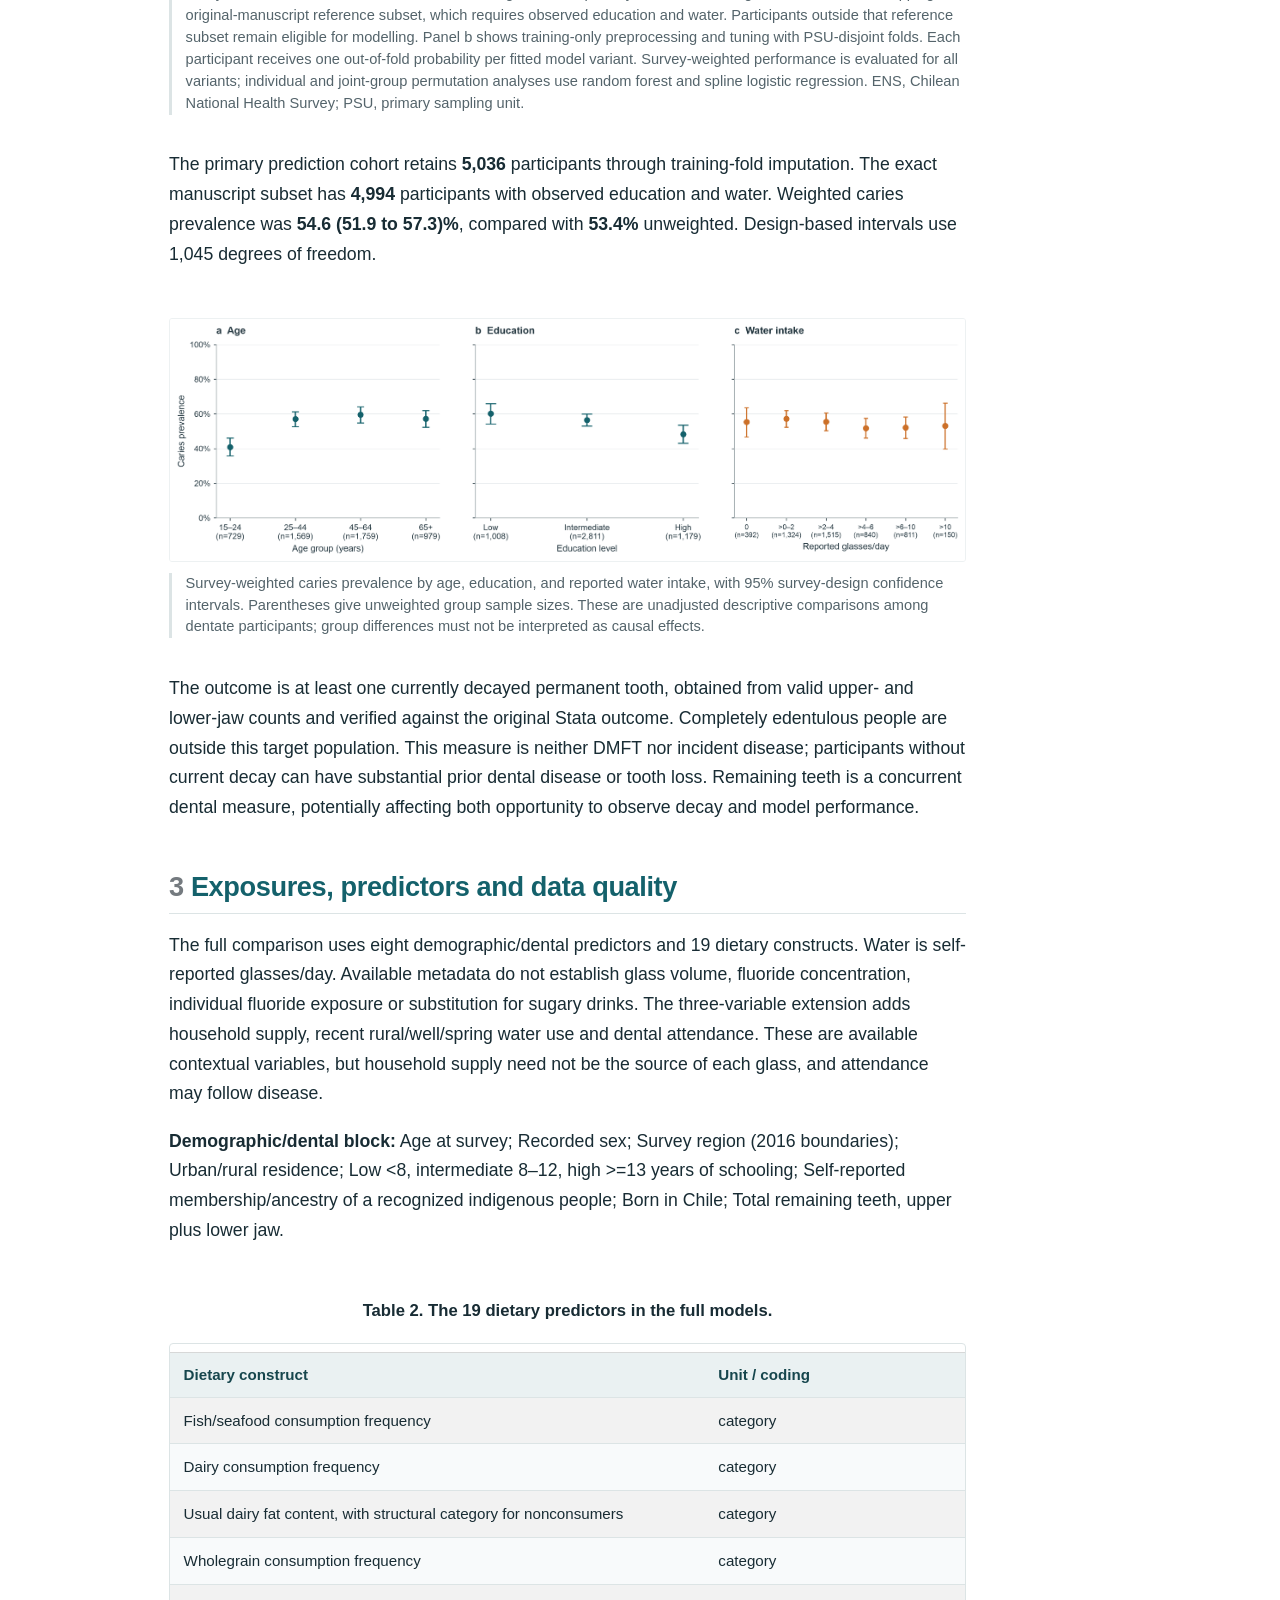
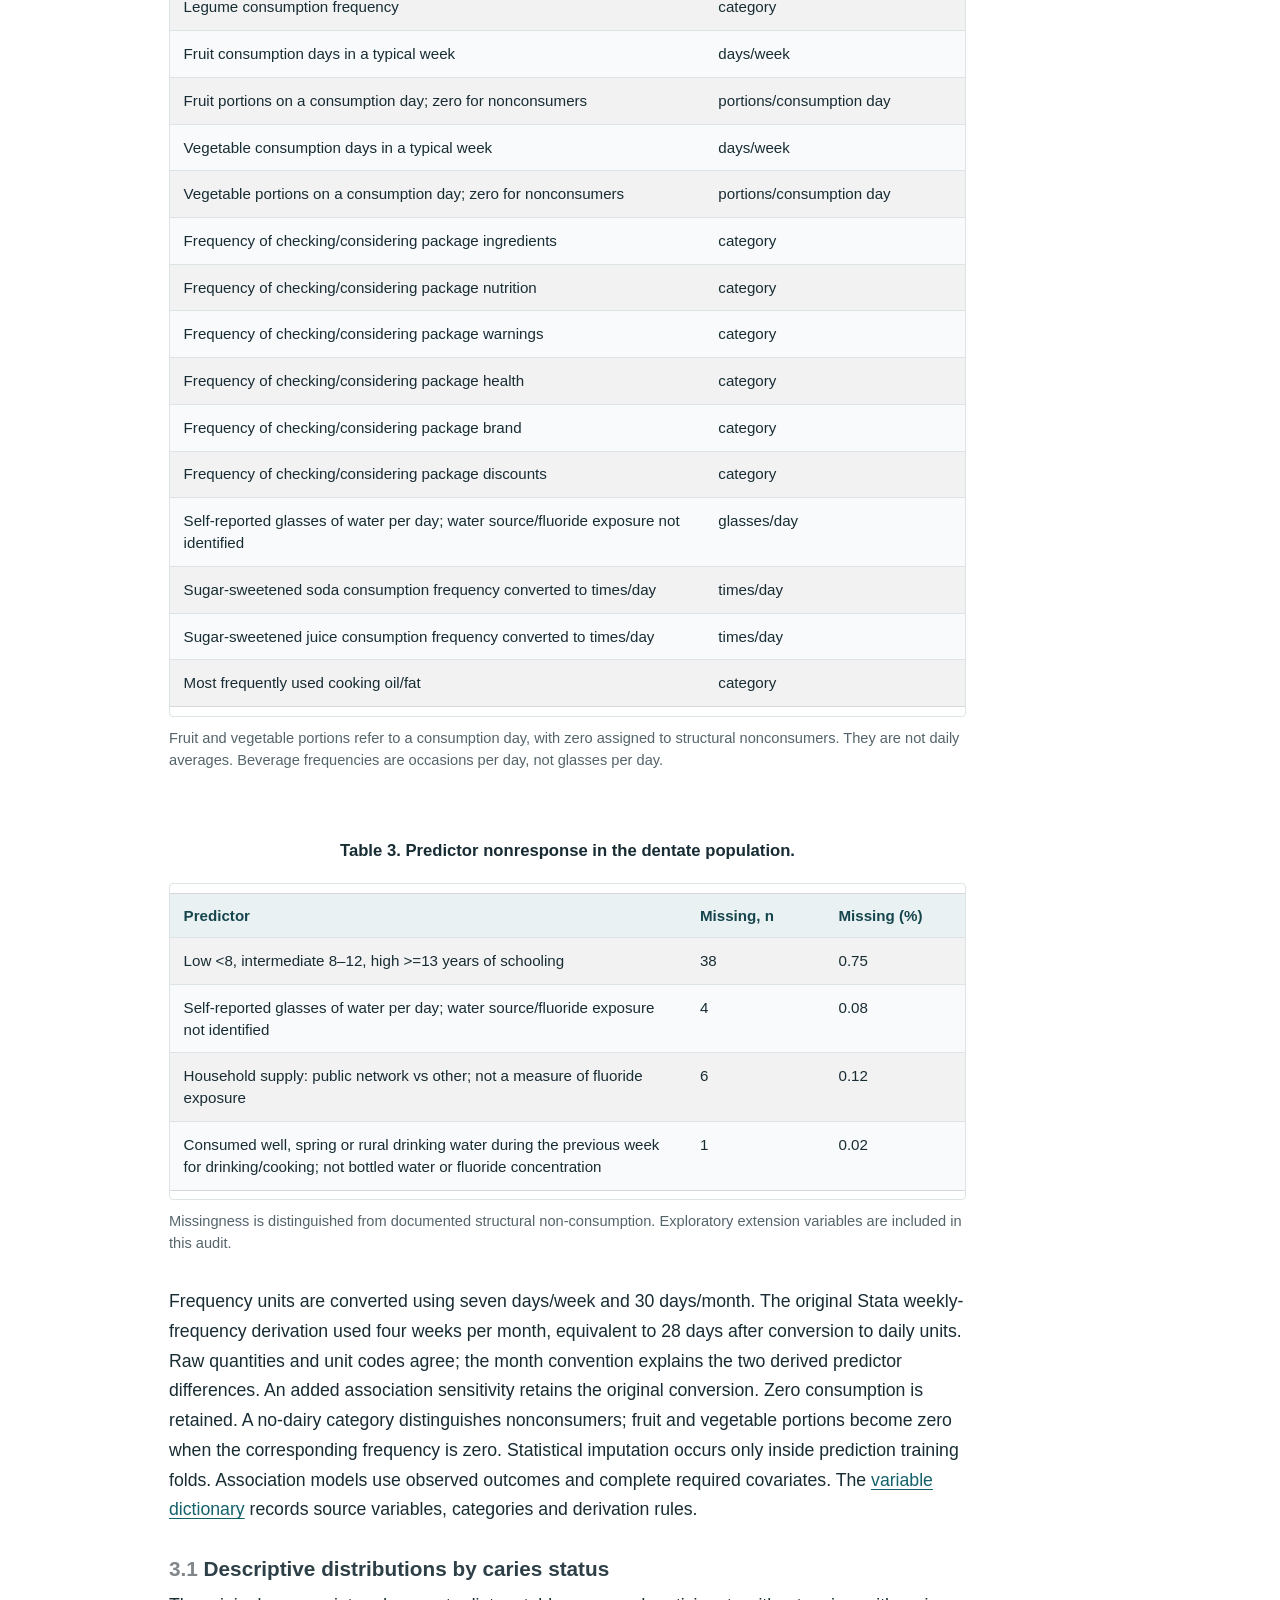
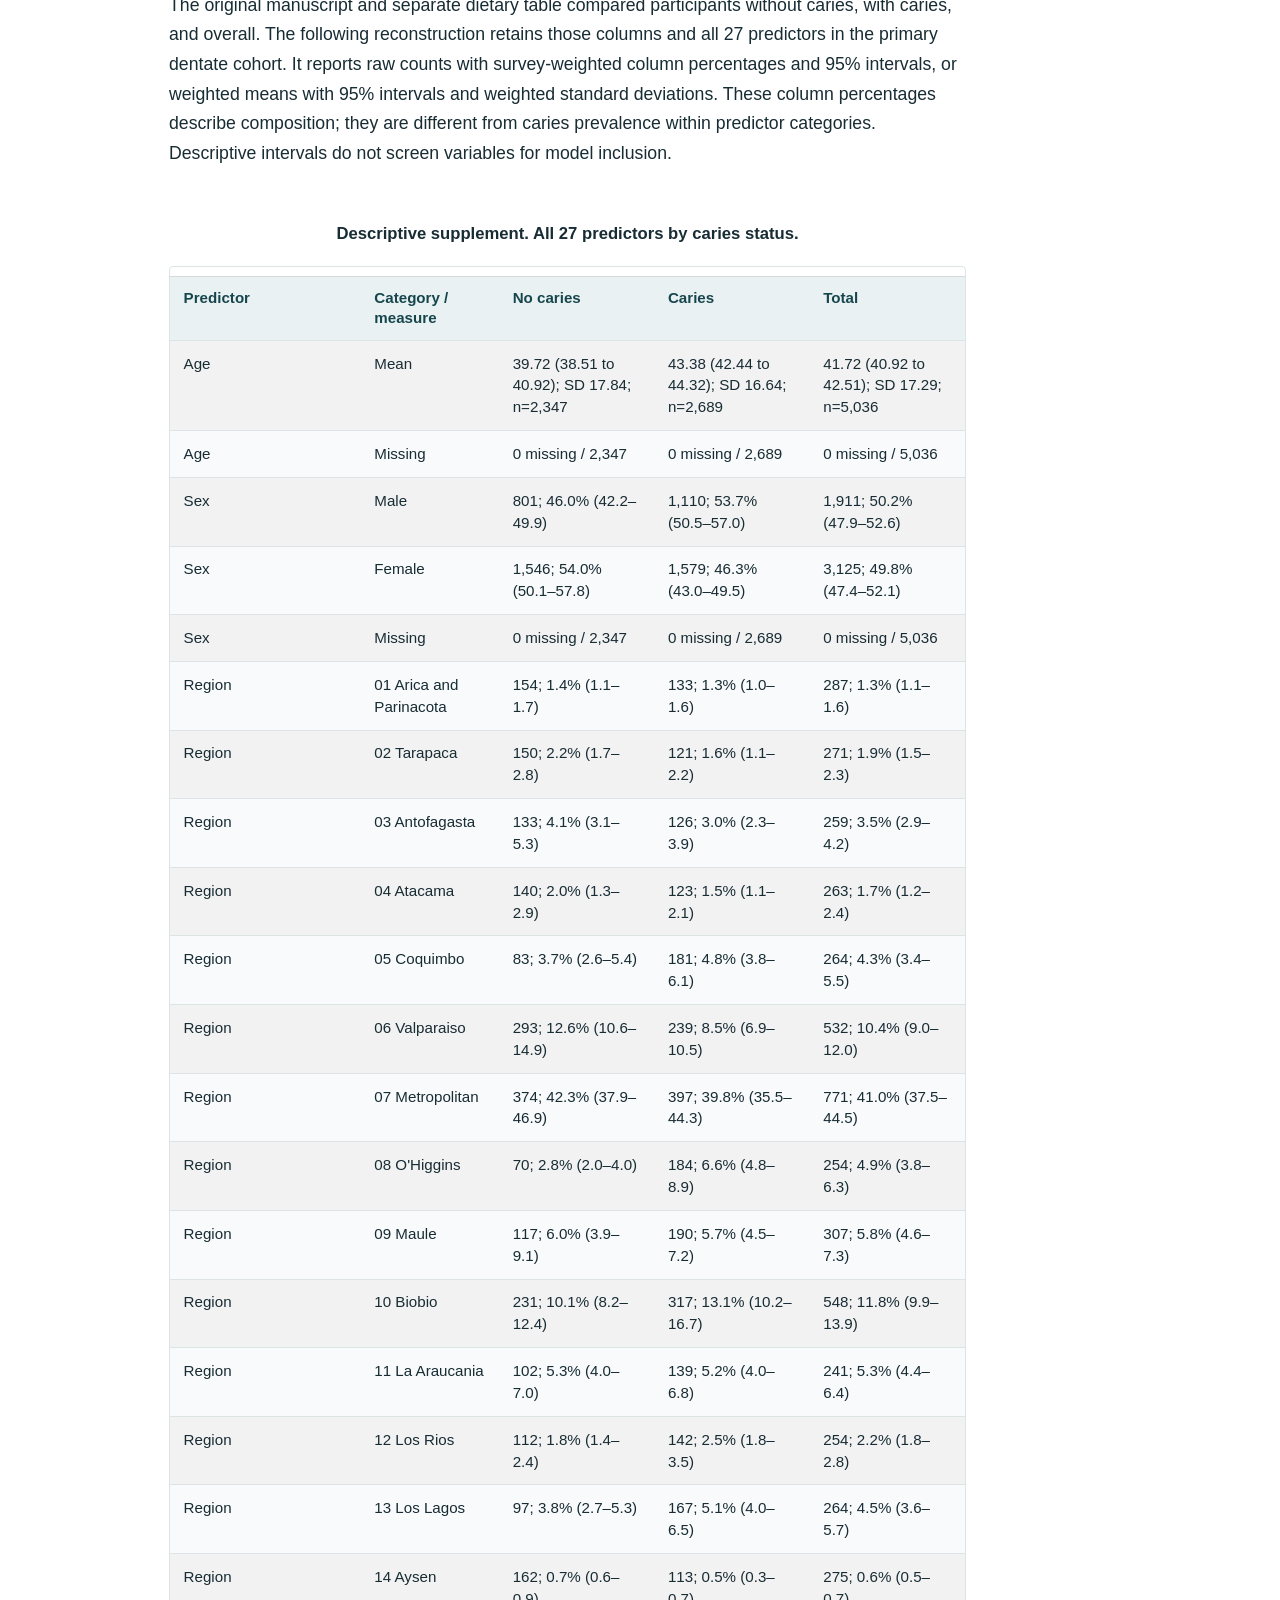
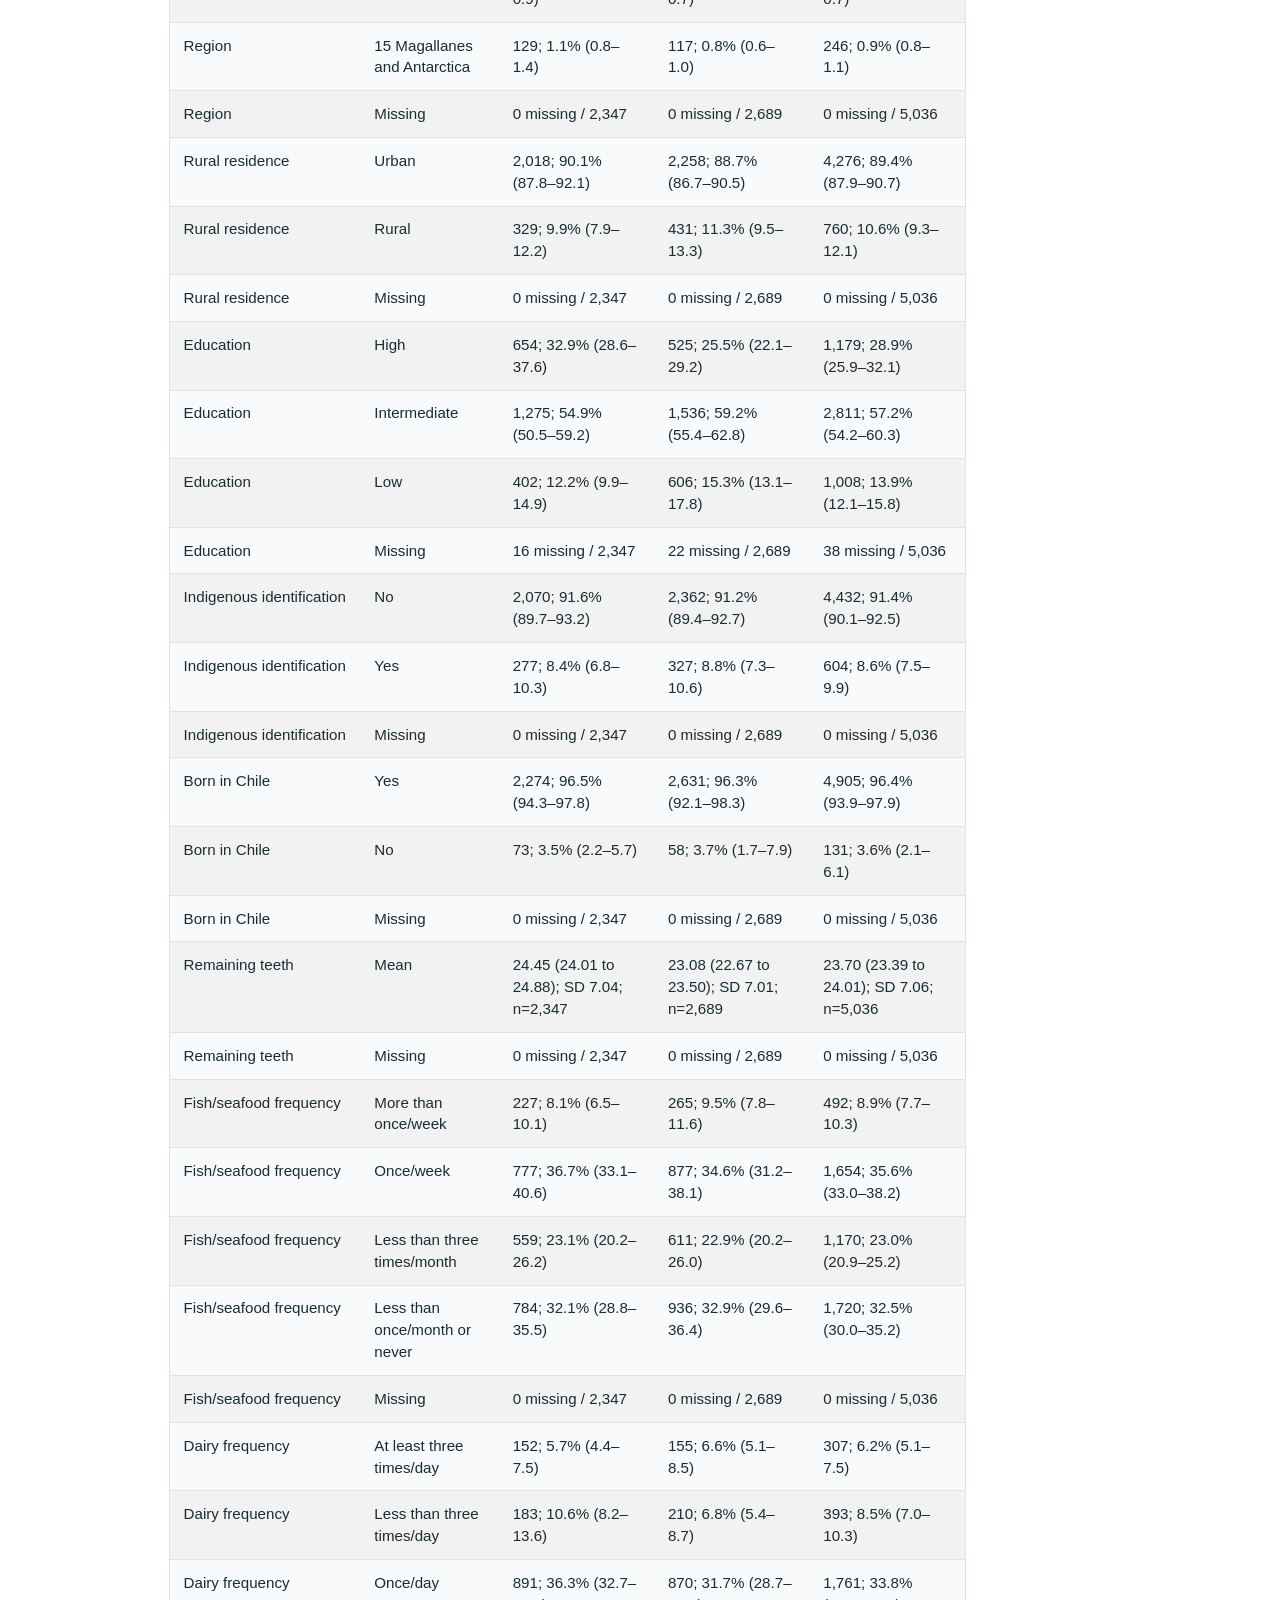
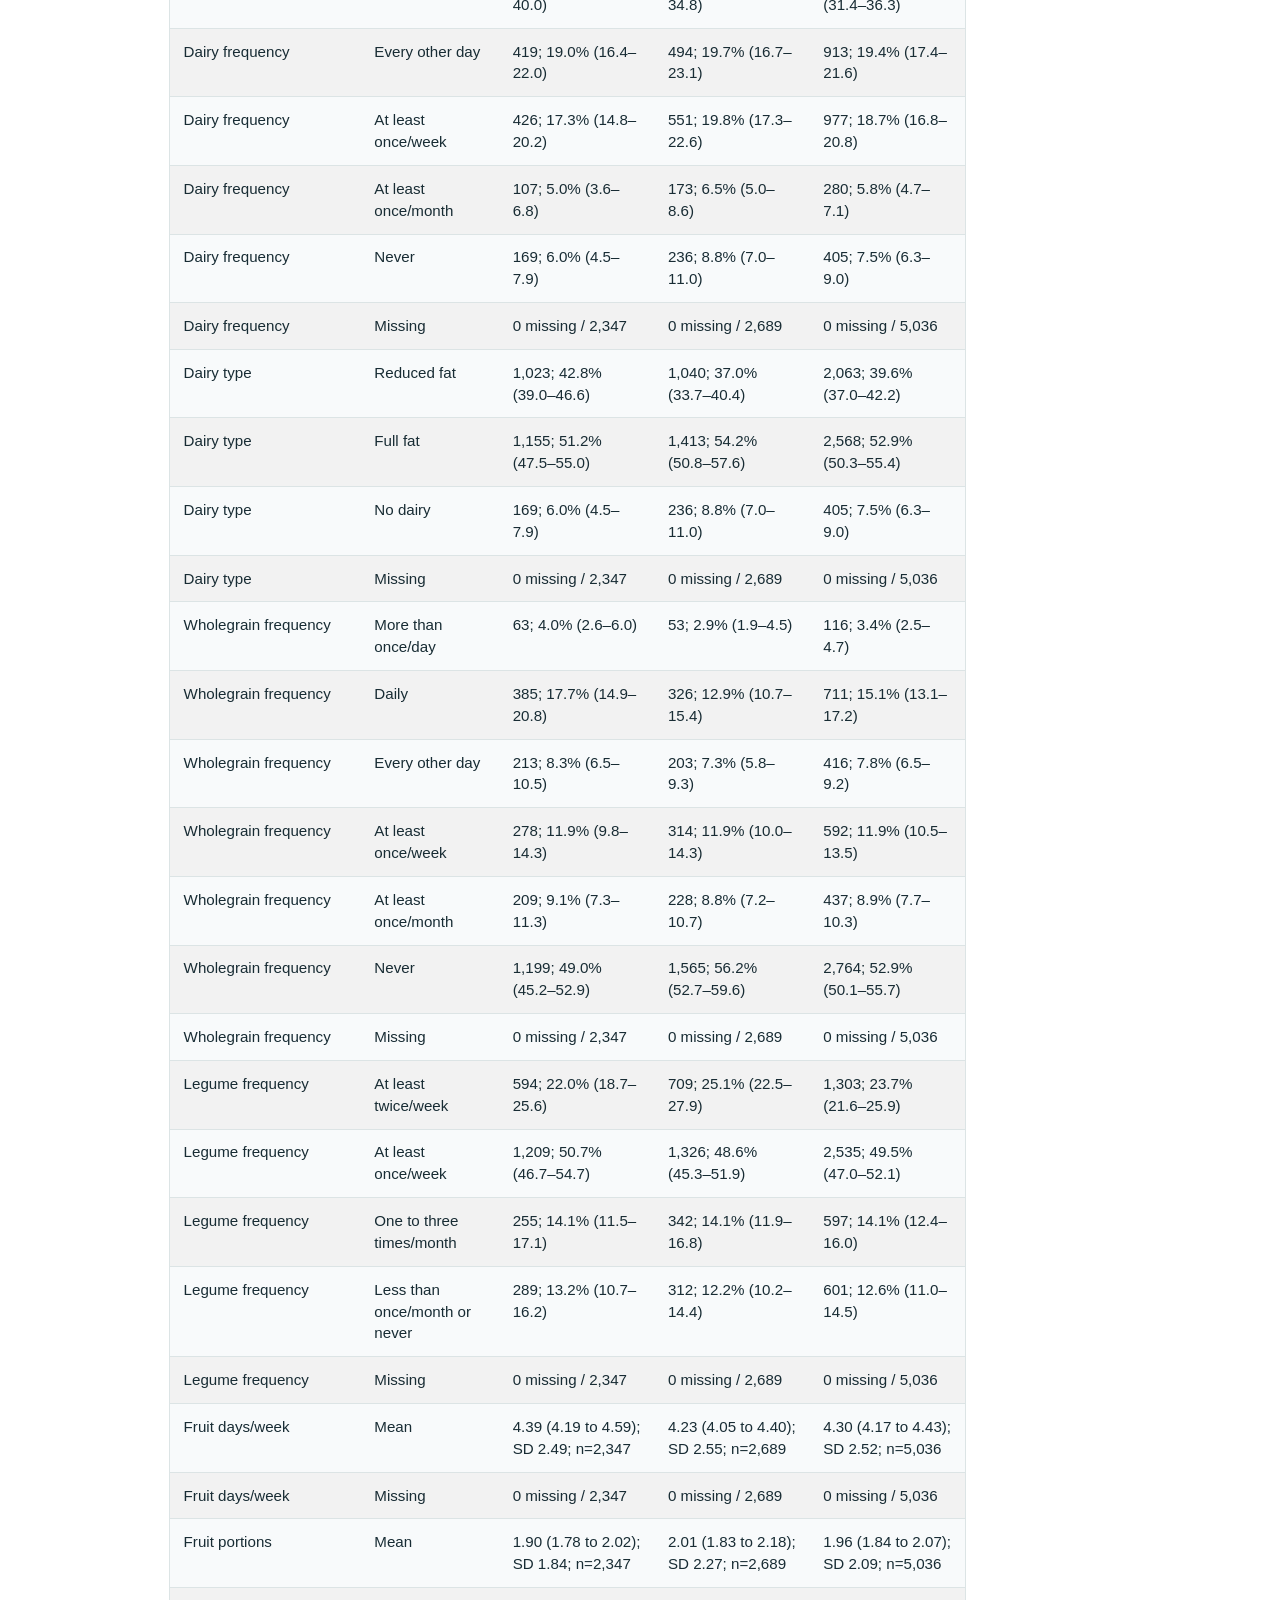
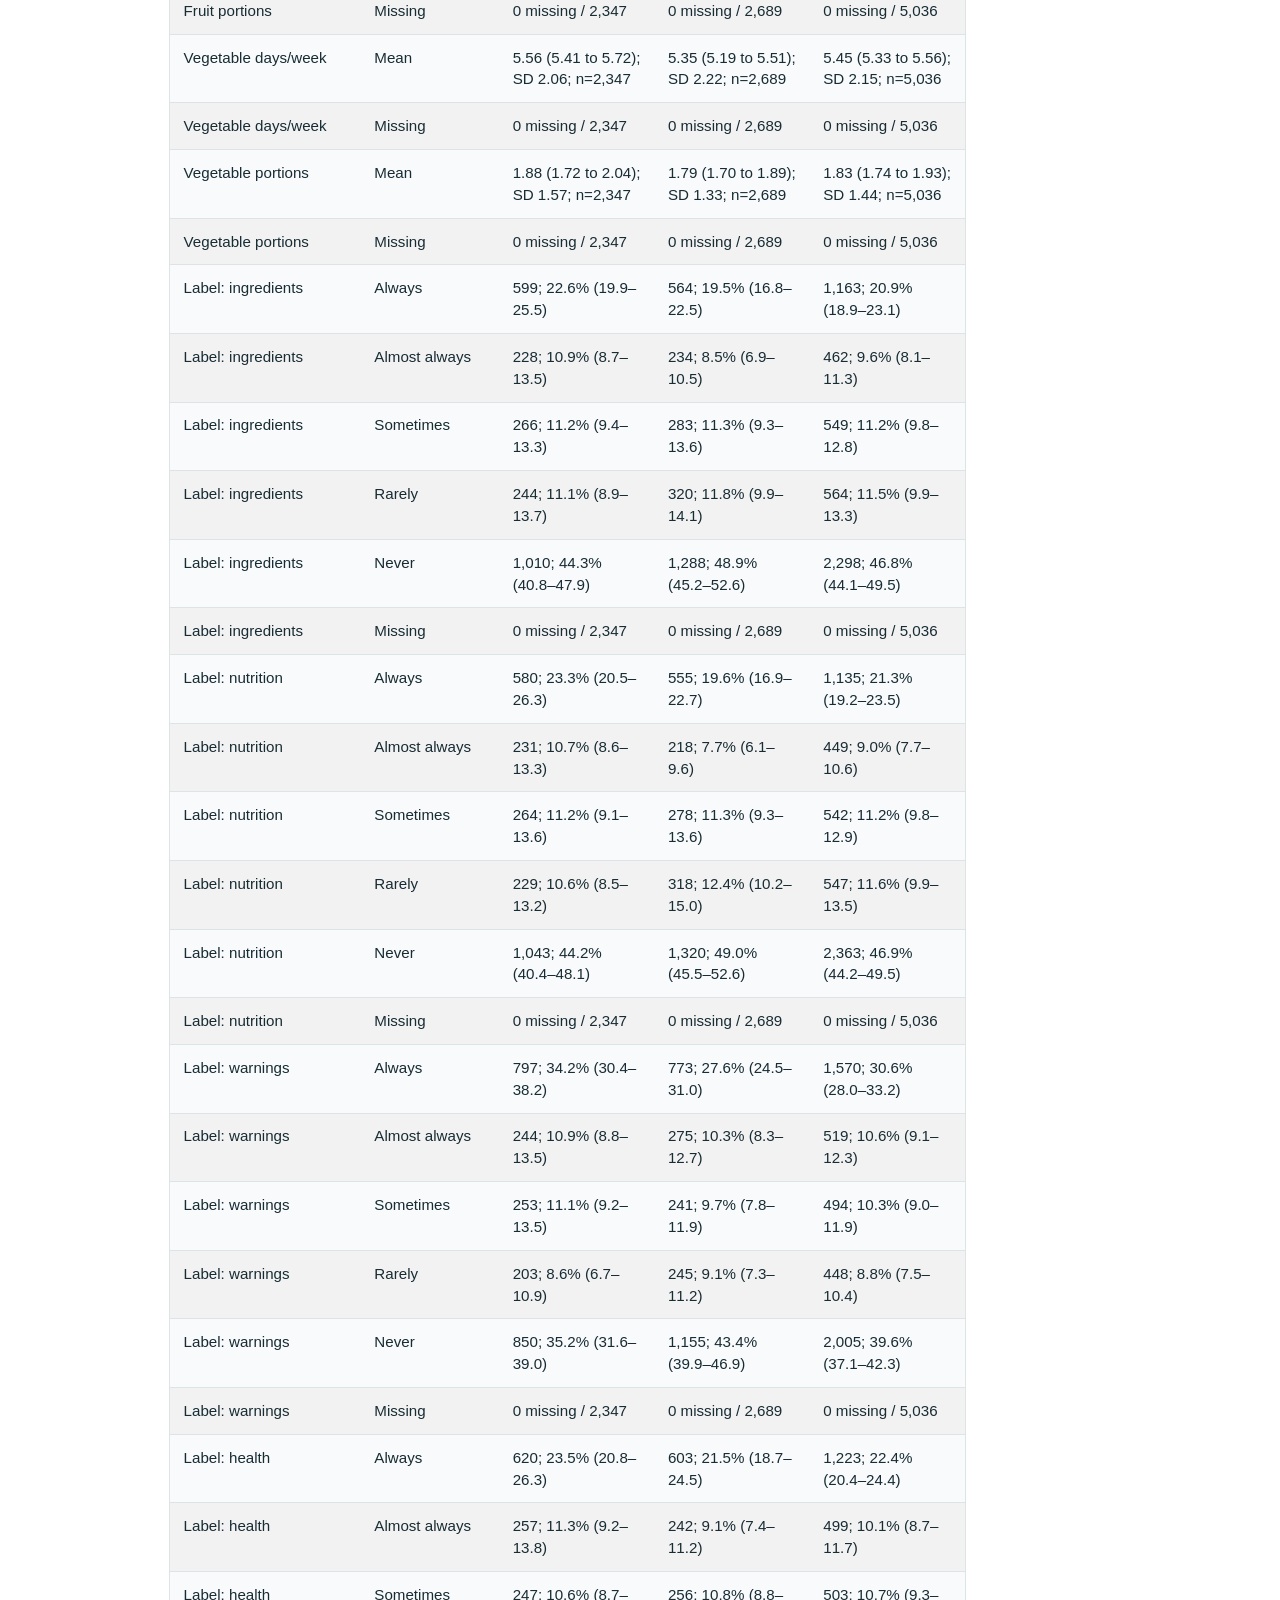
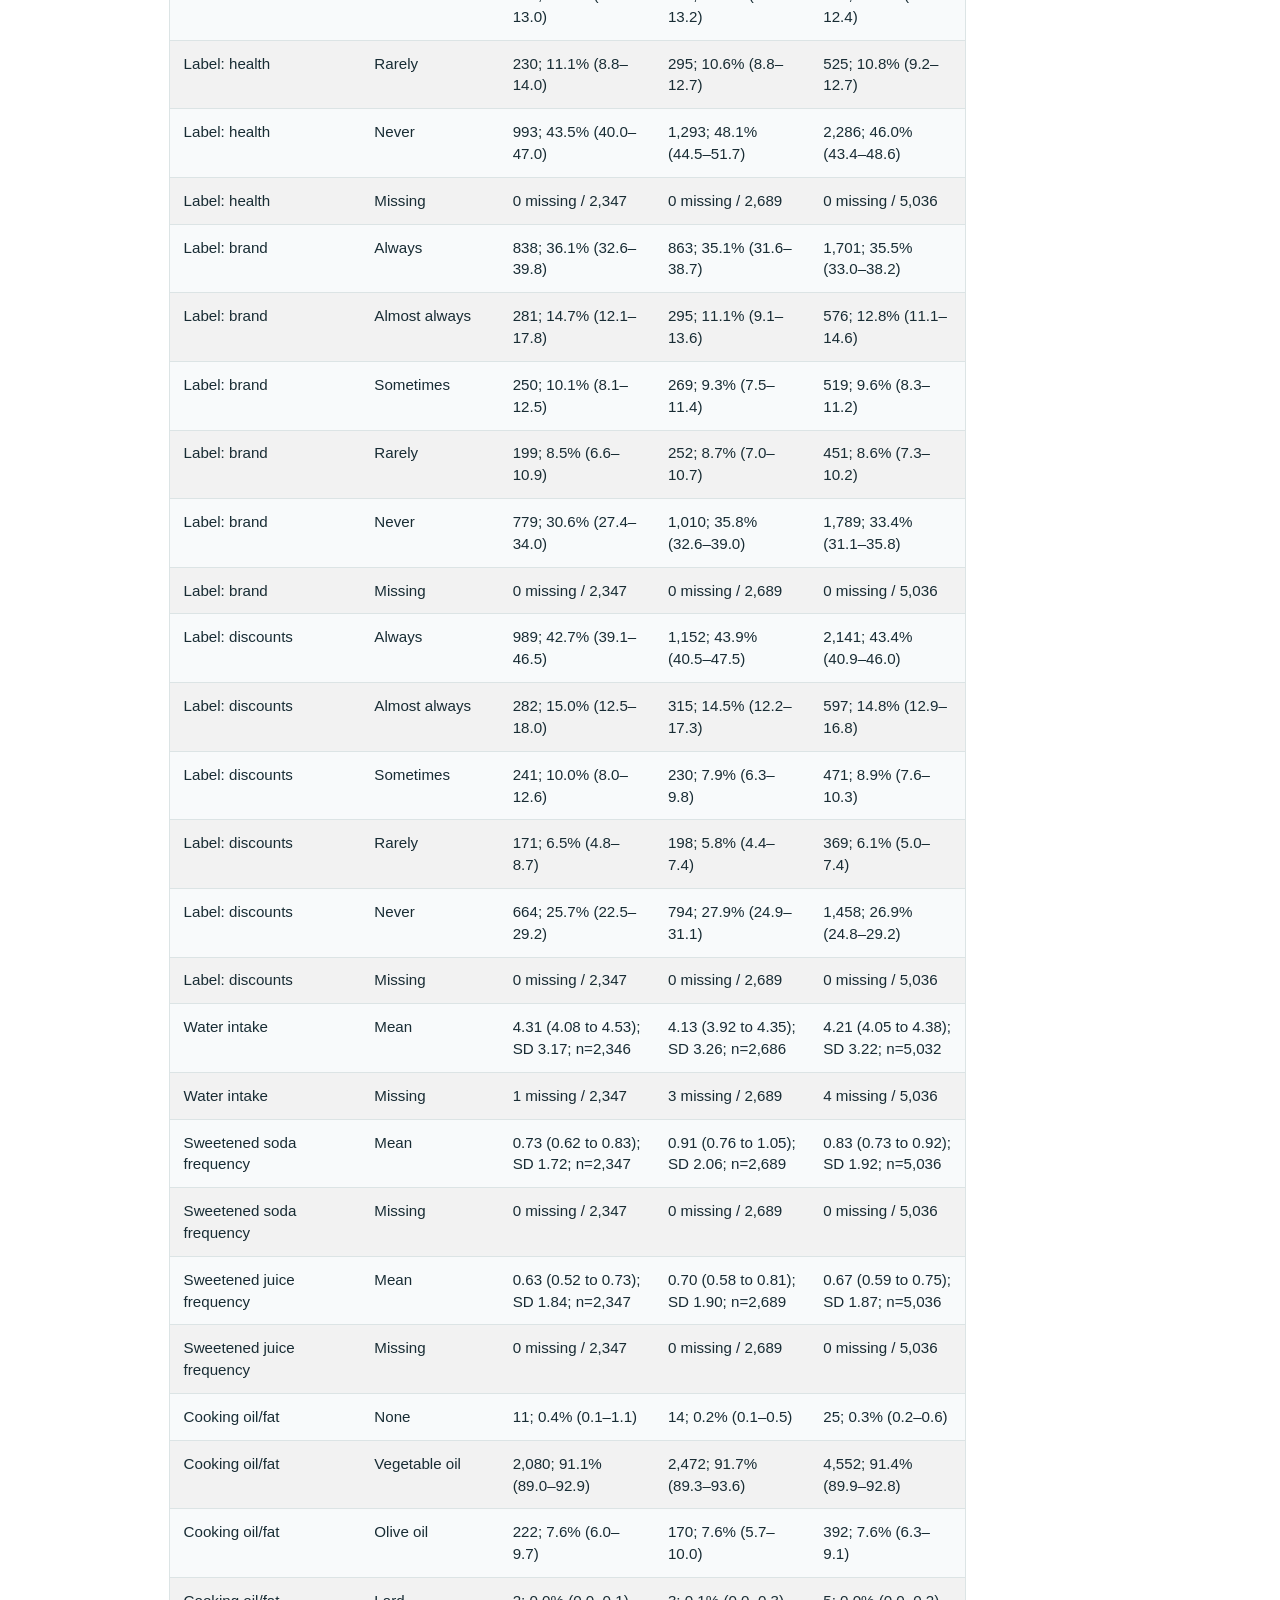
